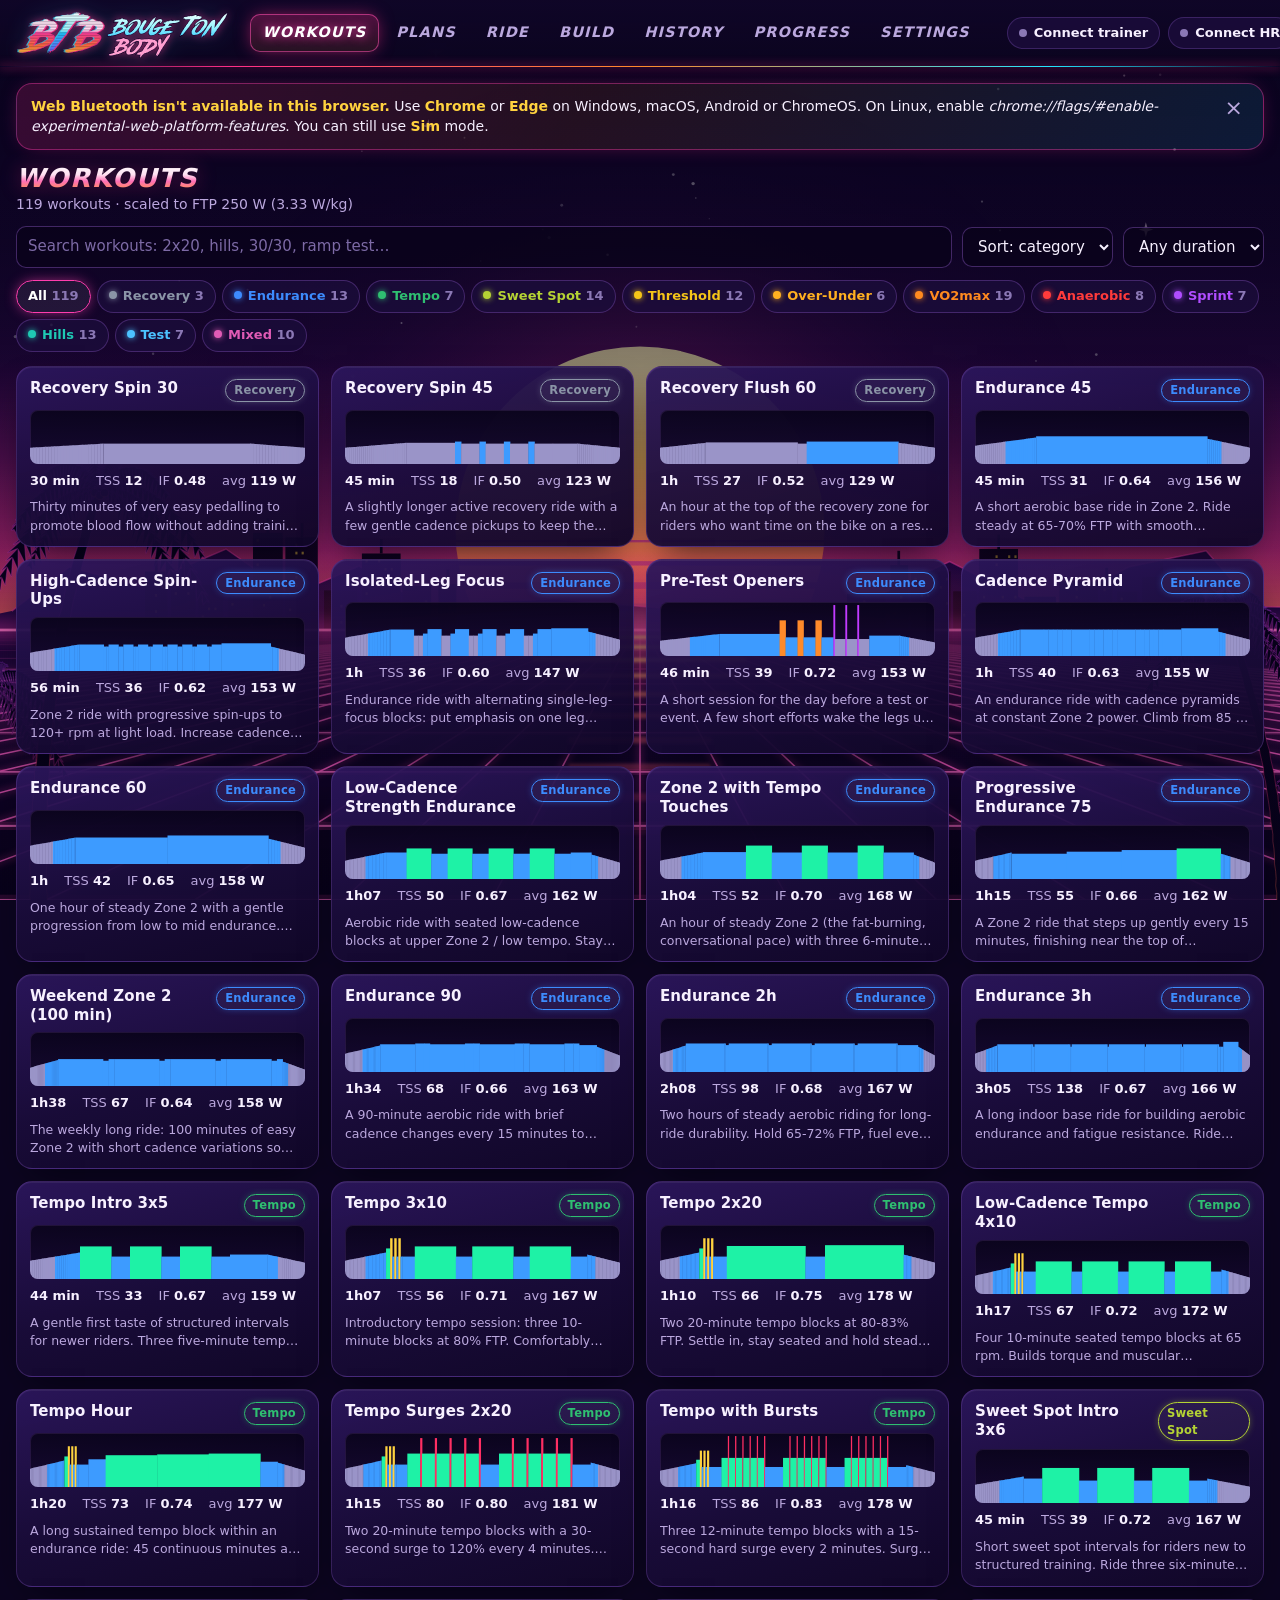
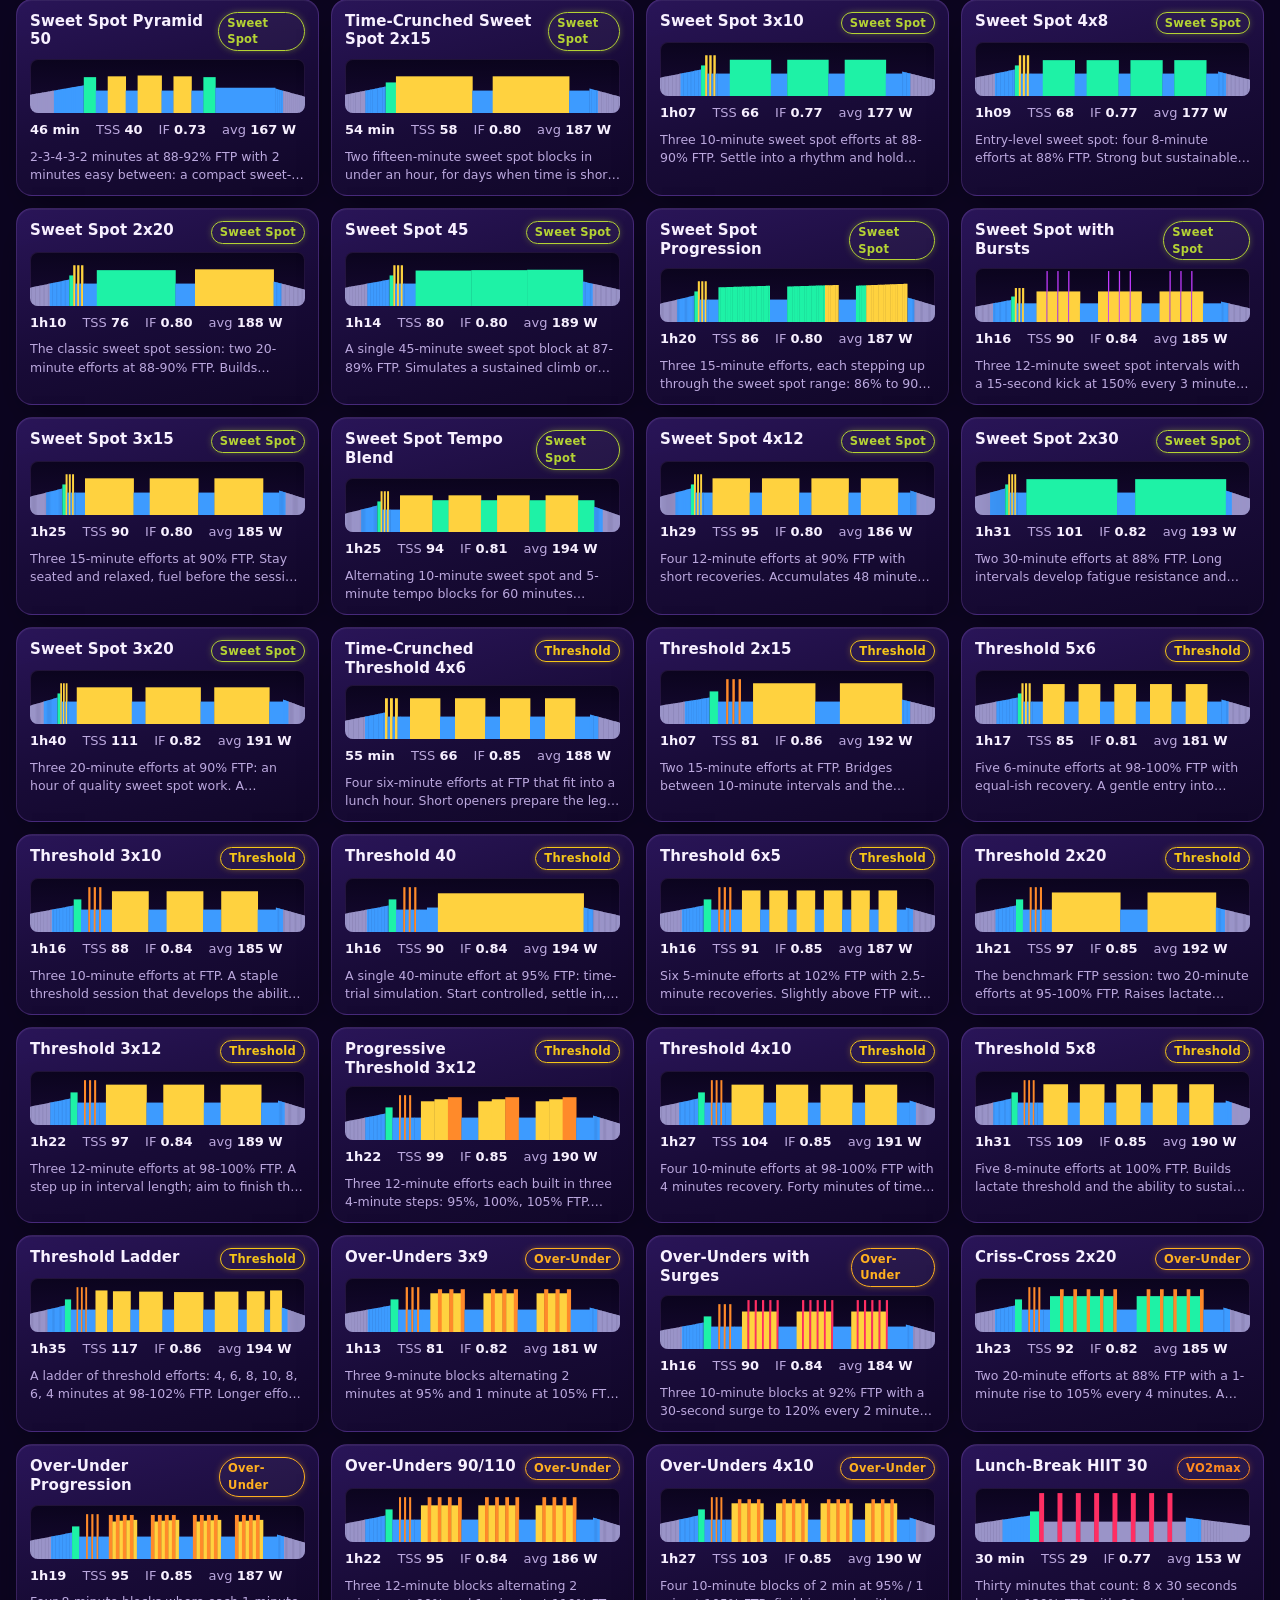
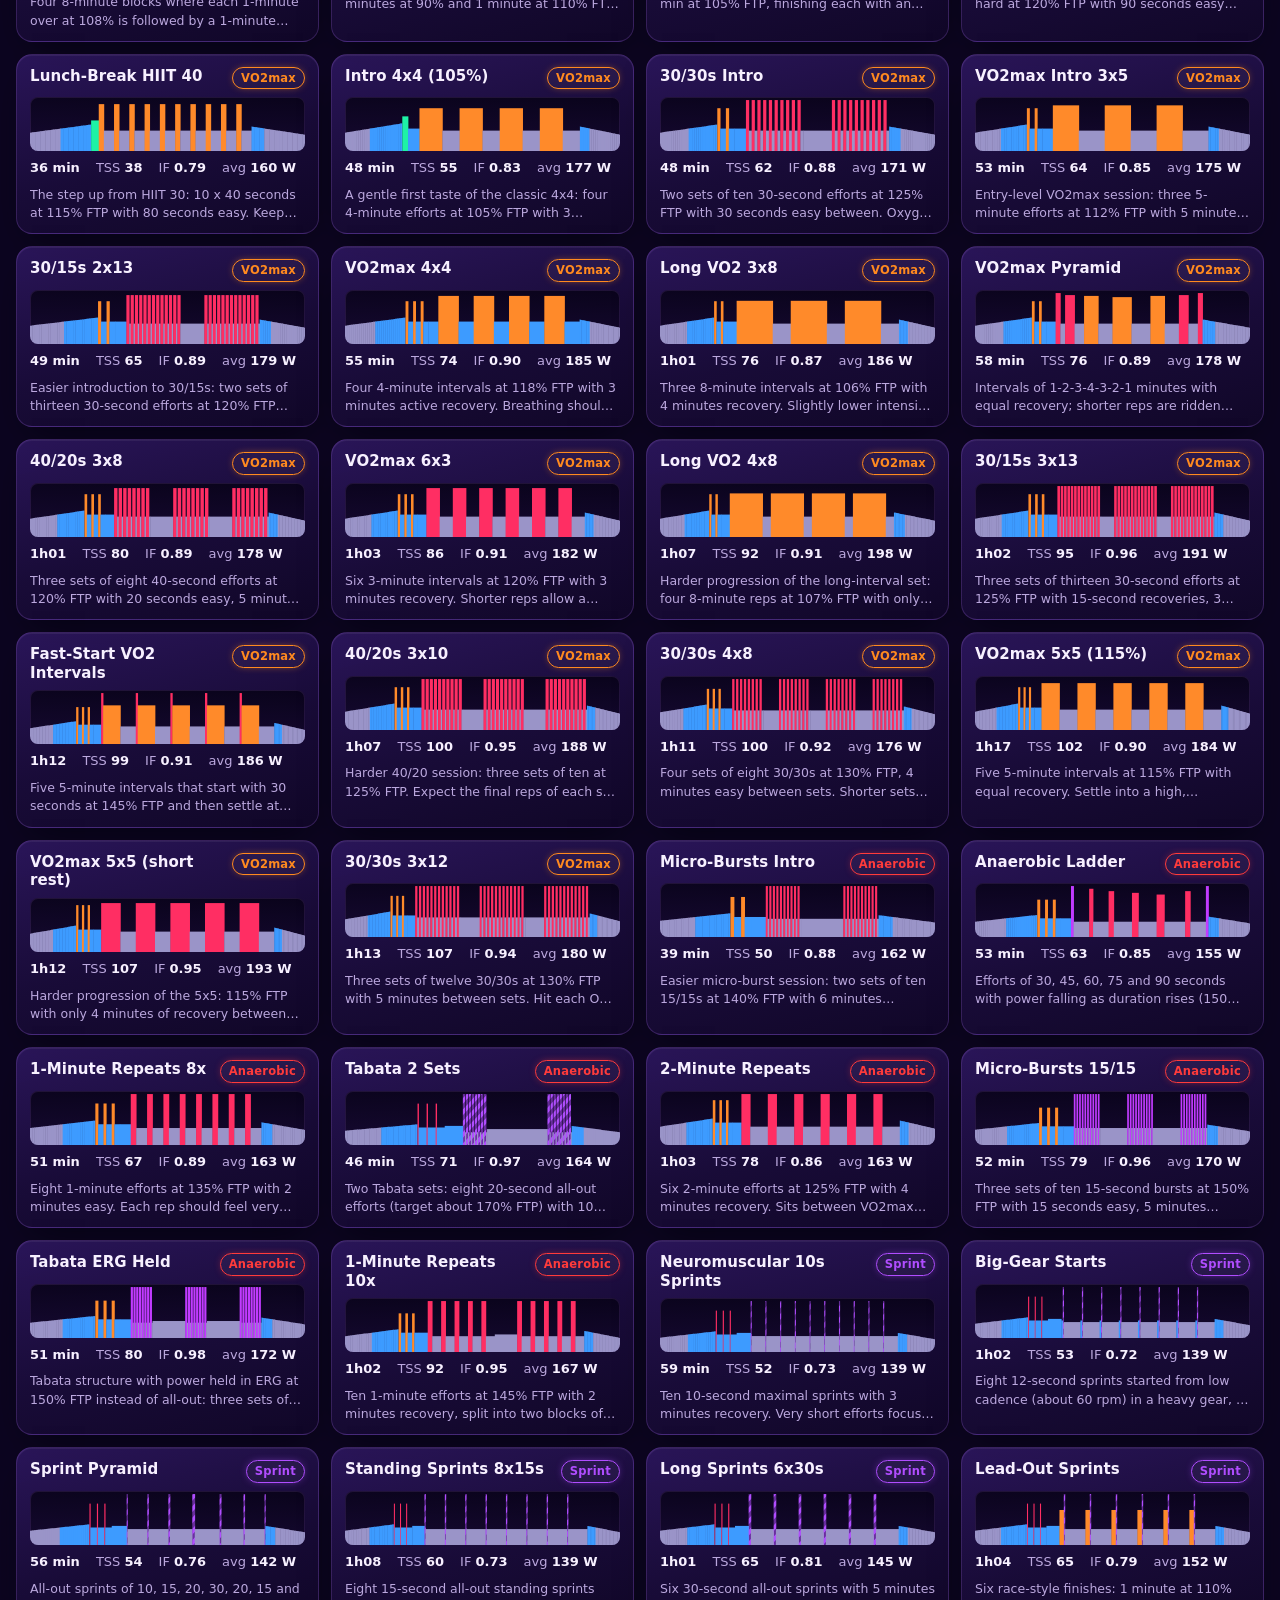
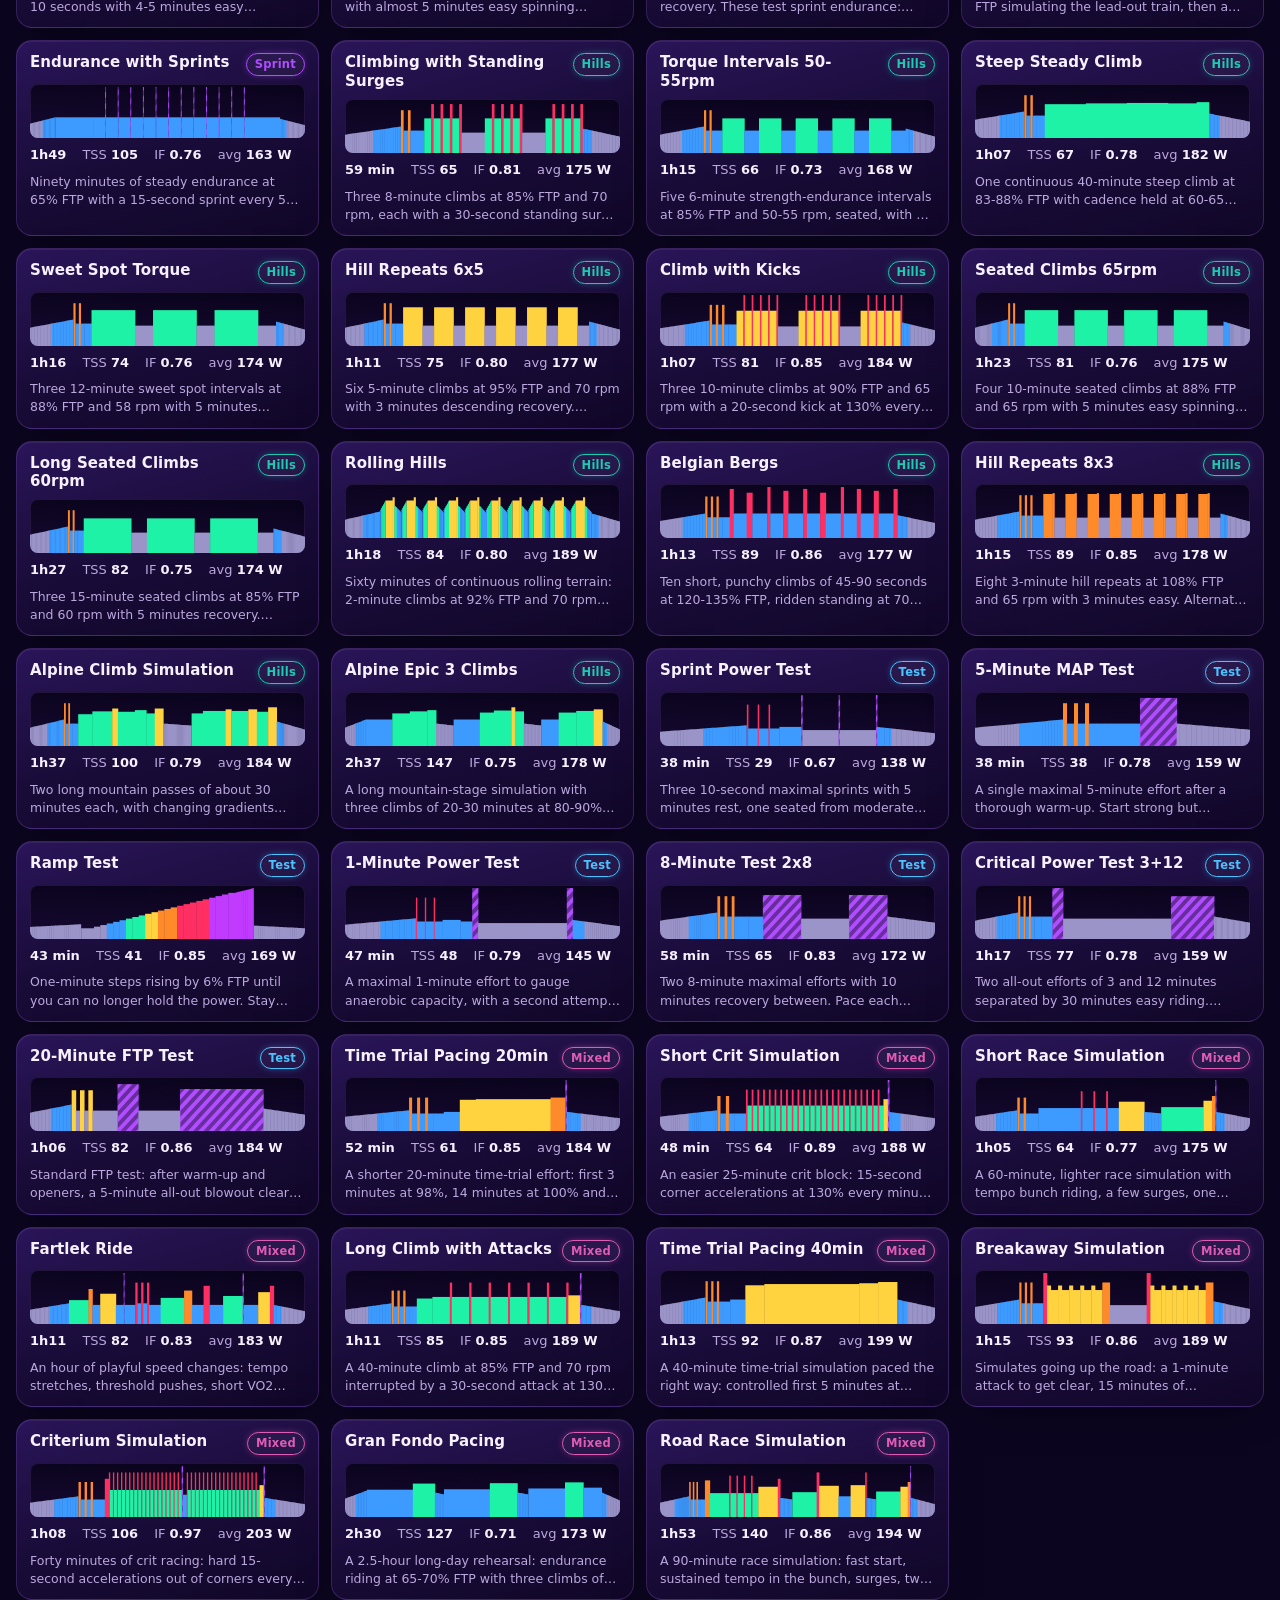
==== index.html @ 36fd7a8a "Bluetooth: full 128-bit UUIDs everywhere, Elite's own service in the trainer search Bluefy's Web Blu" ====
<!doctype html>
<html lang="en" data-theme="neon">
<head>
<meta charset="utf-8">
<meta name="viewport" content="width=device-width,initial-scale=1,viewport-fit=cover">
<meta name="theme-color" content="#0a0d13">
<meta name="apple-mobile-web-app-capable" content="yes">
<meta name="apple-mobile-web-app-title" content="BTB">
<meta name="mobile-web-app-capable" content="yes">
<meta name="description" content="Structured indoor cycling workouts with ERG control for Bluetooth smart trainers, live gauges, training plans and ride analytics.">
<meta http-equiv="Content-Security-Policy" content="default-src 'none'; script-src 'sha256-6Mek5BSJeZl45jwr9LpC8pw4iV8MAJKYxo2aMoqiXpM=' 'sha256-qq12Iutetj1ldoTRON5wT4MJoM997Iql9JsLN9uJo5c='; style-src 'unsafe-inline'; img-src 'self' data: blob:; media-src blob: mediastream:; connect-src https: http://localhost:* http://127.0.0.1:*; base-uri 'none'; form-action 'none'; object-src 'none'">
<script>/* shows script errors on the page: browsers like Bluefy have no console */(function(){function show(m){var d=document.createElement('pre');d.style.cssText='position:fixed;left:0;right:0;bottom:0;z-index:99999;margin:0;padding:10px 12px;background:#5a0b1e;color:#fff;font:12px/1.4 monospace;white-space:pre-wrap;max-height:40vh;overflow:auto';d.textContent=m+'  (tap to close)';d.onclick=function(){d.remove()};(document.body||document.documentElement).appendChild(d)}addEventListener('error',function(e){if(e&&e.message)show('Error: '+e.message+(e.lineno?' (line '+e.lineno+')':''))});addEventListener('unhandledrejection',function(e){var r=e&&e.reason;if(r&&r.name==='SyntaxError')show('Error: '+r.message)});document.addEventListener('securitypolicyviolation',function(e){show('Blocked by the page security policy: '+e.violatedDirective+' '+(e.blockedURI||''))})})();</script>
<meta name="referrer" content="strict-origin-when-cross-origin">
<title>BTB – Bouge Ton Body</title>
<link rel="icon" href="data:image/svg+xml,%3Csvg xmlns='http://www.w3.org/2000/svg' viewBox='0 0 64 64'%3E%3Crect width='64' height='64' rx='14' fill='%2314052e'/%3E%3Cpath d='M6.3 45.1l-2.2 0 0.4-0.4-1.3 0.3 0.8-0.3-1.0 0.0 0.8-0.6-0.6-0.1 1.4-0.4-1.0 0.1-0.6-0.3 1.2 0 6.1-1.8 0.1-0.7-0.4 0.2 0.2-0.7-0.7 0.1-0.5 0.7-0.0-0.3 2.3-3.8-0.5 0.2 0.7-1.0-0.4 0.1 0.5-0.2-0.9 0.0 0.3-0.7-0.3 0 0.7-0.3-1.4 0.1 1.0-0.3-0.1-0.6 2.8-1.4 3.7-5.7-4.3-0.1-0.4 0.3 0.2-0.1-0.6 0 0.2-0.1-1.9 0.7 1.7-0.8-0.2-0.8 1.5-0.3-1.5 0 0.6 0.1-1.1 0.3-0.3-0.1 0.7-0.3-0.3-0.0 1.7-0.4-0.3-0.1 0.3-0.1-1.0 0.1 0.7-0.2 5.5-0.7 0.6-0.2-0.5-0.1 0.9 0.2 0.8-0.8-0.2 0.6 0.8-1.1 0.3 0.2 0.2-0.3-0.1 0.4 0.4-0.6 0.1 0.6 0.6-0.3 0.5 0.3-0.1 0.7 2.4 0.1 0.1 0.3 0.7-0.2 1.5 0.7 0.4 1.3 0.8 0.9-0.3 0-0.7 2.5-3.4 1.9-0.2 0.5-0.5 0.1 0.3-0.3-0.9 0.4 0.8-0.1 0.1 0.3-0.7 0.0 2.1 0.4 1.1 1.3 0.0 1.0-1.5 2.7-3.4 2.2 2.8-1.3-2.7 1.6-0.4-0.2-1.7 0.8-0.6 0.7-0.8-0.1-0.7 0.6-3.2 0.9-0.4-0.2-0.2 0.2 0.7 0.1-0.3 0.1-1.1 0.1 0.5-0.2-0.1-0.1zm12.8-13.9l4.9-1.2 1.0-1.6-0.3-0.6-2.6-0.8zm-5.9 9.5l6.3-2.2 2.4-1.4-1.1 0.5 0.6-0.5 1.0-0.1 0.8-1.3-0.5-0.2-0.1-0.5-1.8-0.3-4.2 0.4-2.0 3.5-1.5 1.8 0.9-0.1-1.0 0.3-0.1 0.2zM37.7 45.1l-2.2 0 0.4-0.4-1.3 0.3 0.8-0.3-1.0 0.0 0.8-0.6-0.6-0.1 1.4-0.4-1.0 0.1-0.6-0.3 1.2 0 6.1-1.8 0.1-0.7-0.4 0.2 0.2-0.7-0.7 0.1-0.5 0.7-0.0-0.3 2.3-3.8-0.5 0.2 0.7-1.0-0.4 0.1 0.5-0.2-0.9 0.0 0.3-0.7-0.3 0 0.7-0.3-1.4 0.1 1.0-0.3-0.1-0.6 2.8-1.4 3.7-5.7-4.3-0.1-0.4 0.3 0.2-0.1-0.6 0 0.2-0.1-1.9 0.7 1.7-0.8-0.2-0.8 1.5-0.3-1.5 0 0.6 0.1-1.1 0.3-0.3-0.1 0.7-0.3-0.3-0.0 1.7-0.4-0.3-0.1 0.3-0.1-1.0 0.1 0.7-0.2 5.5-0.7 0.6-0.2-0.5-0.1 0.9 0.2 0.8-0.8-0.2 0.6 0.8-1.1 0.3 0.2 0.2-0.3-0.1 0.4 0.4-0.6 0.1 0.6 0.6-0.3 0.5 0.3-0.1 0.7 2.4 0.1 0.1 0.3 0.7-0.2 1.5 0.7 0.4 1.3 0.8 0.9-0.3 0-0.7 2.5-3.4 1.9-0.2 0.5-0.5 0.1 0.3-0.3-0.9 0.4 0.8-0.1 0.1 0.3-0.7 0.0 2.1 0.4 1.1 1.3 0.0 1.0-1.5 2.7-3.4 2.2 2.8-1.3-2.7 1.6-0.4-0.2-1.7 0.8-0.6 0.7-0.8-0.1-0.7 0.6-3.2 0.9-0.4-0.2-0.2 0.2 0.7 0.1-0.3 0.1-1.1 0.1 0.5-0.2-0.1-0.1zm12.8-13.9l4.9-1.2 1.0-1.6-0.3-0.6-2.6-0.8zm-5.9 9.5l6.3-2.2 2.4-1.4-1.1 0.5 0.6-0.5 1.0-0.1 0.8-1.3-0.5-0.2-0.1-0.5-1.8-0.3-4.2 0.4-2.0 3.5-1.5 1.8 0.9-0.1-1.0 0.3-0.1 0.2z' fill='%23ff4fb0'/%3E%3Cpath d='M23.0 46.1l1.2-3.5 2.6-4.6 0.4-0.7-0.3 0.6 0.6-0.4-0.0-0.7 3.4-5.0 1.2-1.7 0.7-0.1-0.1-0.5 0.5-0.1 0.1-0.8 1.8-1.8-0.3-0.1 1.5-2.0-2.7-0.3-1.7 0.3-0.6-0.4-0.3 0.5-2.4-0.2 0.6-0.2-0.7 0.1 0.2-0.7 0.4 0.2 0.4-0.2-1.8 0.0-0.7-0.3 0.4 0.1-0.7-0.4 0.1-0.1 1.2 0-0.6-0.1 0.1-0.6 4.1-0.5 1.3-0.7 5.1-0.1 1.0-0.5 0.5 0.3 0.8-1.3-0.6 1.1 0.7-0.7 0.1 0.5 1.2-1.3 0.2 0.7 1.0-0.5 0 0.9 0.4-0.6 0.4 0.1-0.9 1.5 1.9-0.1-1.0-0.2 3.4-0.0-0.6 0.2 3.4 0.4-0.4 0.3 1.0 0.1-0.8 0.3 0.4 0.1-0.4 0.1 0.6 0.1-1.8 0.8-0.3 0.2 0.5 0.1-0.5 0.4-7.1 0.2 1.6 0.2-1.6 0-0.5 0.4-12.1 16.2 0.2-0.5-0.6 0.4-1.5 2.3-1.7 1.3-0.6-0.2 0.2-0.5-0.4 0.3z' fill='%2322e6ff'/%3E%3C/svg%3E">
<style>
:root{
  --bg:#0a0d13; --bg2:#0e121b; --panel:#121823; --panel2:#18202e; --line:#242d40; --line2:#2f3a52;
  --text:#e9edf5; --muted:#8c96ab; --dim:#5d667a; --accent:#4cc2ff; --ok:#2fbf71; --warn:#f5c518; --bad:#ff4d4d;
  --z1:#8b95a7; --z2:#3d8bfd; --z3:#2fbf71; --z4:#f5c518; --z5:#ff8a1f; --z6:#ff3b3b; --z7:#b04dff;
  --radius:14px; --shadow:0 8px 30px rgba(0,0,0,.35);
  color-scheme:dark;
}
*{box-sizing:border-box}
html,body{margin:0;background:var(--bg);color:var(--text);font:15px/1.45 system-ui,-apple-system,"Segoe UI",Roboto,"Helvetica Neue",Arial,sans-serif;-webkit-font-smoothing:antialiased}
body{min-height:100vh;padding-bottom:env(safe-area-inset-bottom)}
button,input,select,textarea{font:inherit;color:inherit}
a{color:var(--accent)}
.num{font-variant-numeric:tabular-nums;font-feature-settings:"tnum"}
.muted{color:var(--muted)} .dim{color:var(--dim)}
.hidden{display:none!important}
h1,h2,h3{margin:0;font-weight:700;letter-spacing:-.01em}
h2{font-size:20px} h3{font-size:16px}

/* ---------- header ---------- */
header{position:sticky;top:0;z-index:30;background:rgba(10,13,19,.88);backdrop-filter:blur(10px);-webkit-backdrop-filter:blur(10px);border-bottom:1px solid var(--line);padding-top:env(safe-area-inset-top)}
.bar{display:flex;align-items:center;gap:12px;padding:10px 16px;max-width:1400px;margin:0 auto}
.brand{display:flex;align-items:center;gap:9px;font-weight:800;font-size:18px;letter-spacing:-.02em;white-space:nowrap}
.brand svg{width:28px;height:28px}
.brand b{color:var(--z5)}
.brand small{font-weight:600;font-size:12.5px;letter-spacing:.02em;color:var(--muted);margin-left:2px}
nav.tabs{display:flex;gap:4px;margin-left:8px}
nav.tabs button{background:none;border:0;padding:8px 12px;border-radius:10px;color:var(--muted);cursor:pointer;font-weight:600}
nav.tabs button:hover{color:var(--text);background:var(--panel)}
nav.tabs button.on{color:var(--text);background:var(--panel2)}
nav.tabs button .live{display:inline-block;width:7px;height:7px;border-radius:50%;background:var(--z6);margin-left:6px;vertical-align:middle;animation:pulse 1.2s infinite}
.spacer{flex:1}
.conn{display:flex;gap:8px;align-items:center}
.pill{display:flex;align-items:center;gap:7px;border:1px solid var(--line2);background:var(--panel);padding:6px 11px;border-radius:999px;cursor:pointer;font-size:13px;font-weight:600;white-space:nowrap}
.pill:hover{border-color:var(--accent)}
.pill .dot{width:8px;height:8px;border-radius:50%;background:var(--dim);flex:none}
.pill.ok .dot{background:var(--ok);box-shadow:0 0 0 3px rgba(47,191,113,.2)}
.pill.busy .dot{background:var(--warn);animation:pulse 1s infinite}
.pill.err .dot{background:var(--bad)}
.pill.sim .dot{background:var(--z7)}
@keyframes pulse{50%{opacity:.35}}
nav.bottom{display:none}
@media (max-width:860px){
  nav.tabs{display:none}
  nav.bottom{display:flex;position:fixed;bottom:0;left:0;right:0;z-index:40;background:rgba(14,18,27,.96);backdrop-filter:blur(10px);border-top:1px solid var(--line);padding:4px 4px calc(4px + env(safe-area-inset-bottom))}
  nav.bottom button{flex:1;background:none;border:0;color:var(--muted);padding:6px 2px;font-size:11px;font-weight:600;display:flex;flex-direction:column;align-items:center;gap:2px;cursor:pointer;border-radius:10px}
  nav.bottom button svg{width:22px;height:22px}
  nav.bottom button.on{color:var(--text);background:var(--panel2)}
  main{padding-bottom:84px!important}
  .pill .lbl{display:none}
  .brand span{display:none}
}

main{max-width:1400px;margin:0 auto;padding:16px}
.view{display:none} .view.on{display:block}
.banner{border:1px solid var(--line2);background:linear-gradient(135deg,rgba(255,138,31,.10),rgba(76,194,255,.06));border-radius:var(--radius);padding:12px 14px;margin-bottom:14px;font-size:14px}
.banner b{color:var(--z5)}

/* ---------- generic ---------- */
.btn{display:inline-flex;align-items:center;justify-content:center;gap:7px;border:1px solid var(--line2);background:var(--panel2);color:var(--text);padding:9px 14px;border-radius:11px;cursor:pointer;font-weight:650;font-size:14px;white-space:nowrap;user-select:none;-webkit-user-select:none;touch-action:manipulation}
.btn:hover{border-color:var(--accent)}
.btn:disabled{opacity:.45;cursor:not-allowed}
.btn.primary{background:var(--z5);border-color:var(--z5);color:#1a0d00}
.btn.primary:hover{filter:brightness(1.08)}
.btn.go{background:var(--ok);border-color:var(--ok);color:#03130a}
.btn.danger{border-color:rgba(255,77,77,.5);color:#ff8a8a}
.btn.ghost{background:transparent}
.btn.sm{padding:6px 10px;font-size:13px;border-radius:9px}
.btn.lg{padding:13px 20px;font-size:16px;border-radius:13px}
.btn svg{width:18px;height:18px}
.card{background:var(--panel);border:1px solid var(--line);border-radius:var(--radius)}
.row{display:flex;gap:10px;align-items:center;flex-wrap:wrap}
input[type=text],input[type=number],input[type=search],select,textarea{background:var(--bg2);border:1px solid var(--line2);border-radius:10px;padding:9px 11px;outline:none;min-width:0}
input:focus,select:focus,textarea:focus{border-color:var(--accent)}
textarea{width:100%;resize:vertical;font-family:ui-monospace,SFMono-Regular,Consolas,monospace;font-size:13.5px}
.chips{display:flex;gap:6px;flex-wrap:wrap}
.chip{border:1px solid var(--line2);background:var(--panel);padding:6px 11px;border-radius:999px;cursor:pointer;font-size:13px;font-weight:600;color:var(--muted)}
.chip.on{color:var(--text);border-color:currentColor;background:var(--panel2)}
.chip i{display:inline-block;width:8px;height:8px;border-radius:50%;margin-right:6px;vertical-align:1px}
.badge{display:inline-block;padding:2px 8px;border-radius:999px;font-size:11.5px;font-weight:700;letter-spacing:.02em;border:1px solid currentColor}
.kv{display:flex;gap:16px;flex-wrap:wrap;font-size:13px;color:var(--muted)}
.kv b{color:var(--text);font-weight:700}
.sect-h{display:flex;align-items:end;gap:12px;flex-wrap:wrap;margin:6px 0 12px}
.sect-h p{margin:2px 0 0;color:var(--muted);font-size:14px}

/* ---------- library ---------- */
.toolbar{display:flex;gap:10px;flex-wrap:wrap;align-items:center;margin-bottom:12px}
.toolbar input[type=search]{flex:1;min-width:180px}
.grid{display:grid;grid-template-columns:repeat(auto-fill,minmax(270px,1fr));gap:12px}
.wcard{padding:12px 13px 11px;cursor:pointer;transition:transform .12s,border-color .12s;display:flex;flex-direction:column;gap:8px}
.wcard:hover{border-color:var(--line2);transform:translateY(-2px)}
.wcard .top{display:flex;align-items:start;gap:8px;justify-content:space-between}
.wcard h3{font-size:15px;line-height:1.25}
.wcard .prof{height:54px;border-radius:8px;background:var(--bg2);overflow:hidden}
.wcard .prof svg{width:100%;height:100%;display:block}
.wcard .desc{font-size:12.5px;color:var(--muted);display:-webkit-box;-webkit-line-clamp:2;-webkit-box-orient:vertical;overflow:hidden}
.empty{padding:40px;text-align:center;color:var(--muted)}

/* ---------- modal ---------- */
.modal{position:fixed;inset:0;z-index:100;background:rgba(3,5,9,.72);display:flex;align-items:center;justify-content:center;padding:16px;backdrop-filter:blur(4px)}
.modal .box{background:var(--panel);border:1px solid var(--line2);border-radius:18px;width:min(860px,100%);max-height:calc(100vh - 32px);overflow:auto;box-shadow:var(--shadow);padding:18px}
.modal .box.narrow{width:min(520px,100%)}
.modal .x{float:right;background:none;border:0;color:var(--muted);font-size:26px;line-height:1;cursor:pointer;padding:0 4px}
.bigprof{height:170px;background:var(--bg2);border-radius:12px;margin:12px 0;position:relative;overflow:hidden}
.bigprof svg{width:100%;height:100%;display:block}
table.segs{width:100%;border-collapse:collapse;font-size:13px}
table.segs td,table.segs th{padding:6px 8px;border-bottom:1px solid var(--line);text-align:left}
table.segs th{color:var(--muted);font-weight:600;font-size:12px}
table.segs td .sw{display:inline-block;width:10px;height:10px;border-radius:3px;margin-right:6px;vertical-align:-1px}
.segwrap{max-height:280px;overflow:auto;border:1px solid var(--line);border-radius:10px}

/* ---------- plans ---------- */
.plan{padding:14px;margin-bottom:12px}
.plan .head{display:flex;gap:12px;align-items:start;justify-content:space-between;flex-wrap:wrap;cursor:pointer}
.plan .bar2{height:6px;background:var(--bg2);border-radius:4px;overflow:hidden;margin-top:8px}
.plan .bar2 i{display:block;height:100%;background:linear-gradient(90deg,var(--z3),var(--z4))}
.weeks{margin-top:12px;display:grid;gap:10px}
.week{border:1px solid var(--line);border-radius:12px;padding:10px;background:var(--bg2)}
.week h4{margin:0 0 8px;font-size:13px;color:var(--muted);font-weight:650}
.days{display:grid;grid-template-columns:repeat(auto-fill,minmax(190px,1fr));gap:8px}
.day{border:1px solid var(--line2);border-radius:10px;padding:8px 9px;background:var(--panel);cursor:pointer;font-size:13px;position:relative}
.day:hover{border-color:var(--accent)}
.day.done{opacity:.6}
.day.done::after{content:"✓";position:absolute;top:6px;right:9px;color:var(--ok);font-weight:900}
.day.next{border-color:var(--z5);box-shadow:0 0 0 1px var(--z5) inset}
.day .mini{height:26px;margin-top:5px;border-radius:5px;overflow:hidden;background:var(--bg)}
.day .mini svg{width:100%;height:100%;display:block}

/* ---------- ride ---------- */
/* ---------- ride screen: one big power gauge, chosen tiles, step list; always fits the window ---------- */
.ride{display:grid;gap:10px;min-height:0;
  grid-template-columns:minmax(220px,300px) minmax(0,1fr) minmax(170px,250px);
  grid-template-rows:auto minmax(0,1fr) minmax(90px,27%);
  grid-template-areas:"ivl gauge tiles" "steps gauge tiles" "chart chart chart"}
.ride.nochart{grid-template-rows:auto minmax(0,1fr);grid-template-areas:"ivl gauge tiles" "steps gauge tiles"}
.ride.nosteps{grid-template-areas:"ivl gauge tiles" "ivl gauge tiles" "chart chart chart"}
.ride.nosteps.nochart{grid-template-areas:"ivl gauge tiles" "ivl gauge tiles"}
.ride.notiles{grid-template-areas:"ivl gauge gauge" "steps gauge gauge" "chart chart chart"}
.ride.notiles.nochart{grid-template-areas:"ivl gauge gauge" "steps gauge gauge"}
.ride.notiles.nosteps{grid-template-areas:"ivl gauge gauge" "ivl gauge gauge" "chart chart chart"}
.ride.notiles.nosteps.nochart{grid-template-areas:"ivl gauge gauge" "ivl gauge gauge"}
.ride.nosteps .steps,.ride.nochart .chartbox{display:none}
.ride > *{min-height:0;min-width:0}
.ride .ivl{grid-area:ivl} .ride .steps{grid-area:steps} .ride .gmain{grid-area:gauge} .ride .rtiles{grid-area:tiles} .ride .chartbox{grid-area:chart;margin-top:0}
.ride:not(.nosteps) .ivl .next{display:none}
.ride .ivl{gap:7px;padding:12px 14px 12px 16px} .ride .ivl .iname{font-size:19px} .ride .ivl .tgt .w{font-size:46px} .ride .ivl .left{font-size:38px}
.ride:not(.nosteps) .ivl .kv{display:none}
@media (min-width:641px) and (max-height:820px){
  .ride .ivl{gap:4px;padding:10px 12px 10px 14px} .ride .ivl .iname{font-size:16px} .ride .ivl .tgt .w{font-size:36px} .ride .ivl .left{font-size:30px} .ride .ivl .wname{font-size:12px}
}
.steps{display:flex;flex-direction:column;padding:8px 6px 8px 8px;overflow:hidden}
.steps .sh{display:flex;justify-content:space-between;gap:6px;font-size:11px;font-weight:750;letter-spacing:.08em;text-transform:uppercase;color:var(--muted);padding:0 4px 6px}
.steps ol{list-style:none;margin:0;padding:0;overflow-y:auto;flex:1 1 0;min-height:0;position:relative;scrollbar-width:none}
.steps ol::-webkit-scrollbar{display:none}
.steps li{display:grid;grid-template-columns:4px 4.6em minmax(0,1fr) auto;align-items:center;gap:7px;padding:4px 6px 4px 0;margin-bottom:2px;border-radius:7px;font-size:13px;line-height:1.25;position:relative;white-space:nowrap}
.steps li i{align-self:stretch;border-radius:2px;background:var(--sc)}
.steps li .d{color:var(--muted);font-variant-numeric:tabular-nums;overflow:hidden;text-overflow:ellipsis}
.steps li .w{font-weight:750;color:var(--sc);overflow:hidden;text-overflow:ellipsis}
.steps li .w small{font-size:.75em;margin-left:2px;opacity:.8}
.steps li .c{font-size:11px;color:var(--dim)}
.steps li.done{opacity:.4} .steps li.done .d::before{content:"✓ "}
.steps li.cur{background:var(--panel2);box-shadow:inset 0 0 0 1px var(--sc)}
.steps li.cur .d{color:var(--text);font-weight:800}
.steps li.cur::after{content:"";position:absolute;left:0;bottom:0;height:2px;width:var(--p,0%);background:var(--sc);border-radius:2px}
.rtiles{display:grid;grid-template-columns:repeat(var(--tc,2),minmax(0,1fr));grid-auto-rows:minmax(0,1fr);gap:8px}
.rtile{padding:6px 10px;min-height:0;overflow:hidden;container-type:size;border-left:3px solid var(--tcol,transparent)}
.rtile .in{height:100%;min-width:0;display:flex;flex-direction:column;justify-content:center}
.rtile .k{font-size:clamp(9px,17cqh,11.5px);color:var(--muted);font-weight:700;letter-spacing:.06em;text-transform:uppercase;white-space:nowrap;overflow:hidden;text-overflow:ellipsis}
.rtile .v{font-size:clamp(13px,44cqh,30px);font-weight:800;line-height:1.08;white-space:nowrap;overflow:hidden}
.rtile .v small{font-size:.5em;color:var(--muted);font-weight:600;margin-left:3px}
.rtile .s{font-size:clamp(9px,15cqh,11.5px);color:var(--muted);white-space:nowrap;overflow:hidden;text-overflow:ellipsis}
@container (max-height:46px){ /* flat tile: label and value on one line */
  .rtile .in{flex-direction:row;align-items:baseline;justify-content:space-between;gap:6px}
  .rtile .k{font-size:10px;flex:0 1 auto;min-width:0} .rtile .v{font-size:clamp(12px,62cqh,18px);flex:none} .rtile .s{display:none}
}
.ride .chartbox{padding:8px;position:relative}
.ride .chartbox canvas{position:absolute;left:8px;top:8px;width:calc(100% - 16px);height:calc(100% - 16px)}
/* fitted to the window (set by fitRide): the page itself never scrolls while this screen is shown */
body.ridefit{overflow:hidden}
body.ridefit main{padding-bottom:0!important}
body.ridefit #rideMain{display:flex;flex-direction:column;overflow:hidden}
body.ridefit #rideMain .ride{flex:1 1 0;min-height:0}
body.ridefit #rideMain .controls{flex:none;margin-top:8px}
body.ridefit .kbdhint{display:none}
.rvseg{display:flex;gap:6px;flex-wrap:wrap}
.rvlist{list-style:none;margin:0;padding:0;display:grid;gap:4px}
.rvlist li{display:flex;align-items:center;gap:6px;padding:5px 8px;border-radius:9px;background:var(--bg2)}
.rvlist li label{flex:1;display:flex;align-items:center;gap:9px;cursor:pointer}
.rvlist li:not(.on){opacity:.65}
.rvopts{display:flex;flex-wrap:wrap;gap:8px 18px;margin-top:12px}
.rvopts label{display:flex;align-items:center;gap:8px;cursor:pointer}
.ride .ivl{display:flex;flex-direction:column;position:relative;overflow:hidden}
.ivl .wname{font-size:13px;color:var(--muted);font-weight:650;display:flex;justify-content:space-between;gap:8px}
.ivl .iname{font-size:22px;font-weight:800;line-height:1.15}
.ivl .tgt{display:flex;align-items:baseline;gap:10px;flex-wrap:wrap}
.ivl .tgt .w{font-size:56px;font-weight:850;line-height:1;letter-spacing:-.03em}
.ivl .tgt .u{font-size:18px;color:var(--muted);font-weight:700}
.ivl .tgt .pct{font-size:15px;font-weight:700;padding:3px 9px;border-radius:999px;background:var(--panel2)}
.ivl .left{font-size:44px;font-weight:800;letter-spacing:-.02em;line-height:1}
.ivl .left small{font-size:14px;color:var(--muted);font-weight:600;letter-spacing:0;margin-left:6px}
.ivl .prog{height:8px;background:var(--bg2);border-radius:5px;overflow:hidden}
.ivl .prog i{display:block;height:100%;width:0;background:var(--z4);transition:width .25s linear}
.ivl .next{font-size:13.5px;color:var(--muted);border-top:1px solid var(--line);padding-top:9px}
.ivl .next b{color:var(--text)}
.ivl .stripe{position:absolute;left:0;top:0;bottom:0;width:6px;background:var(--z4)}
.ivl.flash{animation:flash .6s 2}
@keyframes flash{50%{background:var(--panel2)}}
.gauge{padding:28px 8px 10px;position:relative;display:flex;flex-direction:column;align-items:center}
.gauge svg{width:100%;max-width:240px;display:block}
.gauge .gl{position:absolute;top:10px;left:12px;font-size:11.5px;font-weight:750;letter-spacing:.08em;color:var(--muted);text-transform:uppercase}
.gauge .gs{font-size:12.5px;color:var(--muted);margin-top:-6px;text-align:center;min-height:18px}
.gauge .gs b{color:var(--text)}
.gmain{padding:28px 8px 6px;justify-content:center;overflow:hidden}
.ride .gmain svg{flex:1 1 0;min-height:0;width:100%;height:100%;max-width:none}
.gmain .gs{flex:none;margin-top:0}
.g-arc{transition:stroke-dasharray .45s cubic-bezier(.3,.7,.3,1),stroke .3s}
.g-tgt{transition:transform .45s cubic-bezier(.3,.7,.3,1)}
.chartbox{margin-top:12px;padding:10px;position:relative}
.chartbox canvas{width:100%;height:210px;display:block}
.chartbox .legend{position:absolute;top:12px;right:16px;font-size:11.5px;color:var(--muted);display:flex;gap:12px}
.chartbox .legend i{display:inline-block;width:14px;height:3px;border-radius:2px;margin-right:5px;vertical-align:3px}
.statsrow{display:grid;grid-template-columns:repeat(8,1fr);gap:8px;margin-top:12px}
.stat{padding:9px 11px}
.stat .k{font-size:11px;color:var(--muted);font-weight:700;letter-spacing:.06em;text-transform:uppercase}
.stat .v{font-size:21px;font-weight:800;line-height:1.2}
.stat .v small{font-size:12px;color:var(--muted);font-weight:600;margin-left:3px}
.controls{display:flex;gap:8px;flex-wrap:wrap;align-items:center;margin-top:12px;padding:10px}
.controls .grp{display:flex;align-items:center;gap:6px;background:var(--bg2);border:1px solid var(--line);border-radius:12px;padding:4px}
.controls .grp .val{min-width:62px;text-align:center;font-weight:800}
.controls .grp .lab{font-size:11px;color:var(--muted);font-weight:700;letter-spacing:.06em;text-transform:uppercase;padding-left:6px}
.upnext{display:flex;gap:6px;flex-wrap:wrap}
.state-tag{font-size:12px;font-weight:800;letter-spacing:.08em;text-transform:uppercase;padding:3px 9px;border-radius:999px;background:var(--panel2);color:var(--muted)}
.state-tag.run{background:rgba(47,191,113,.15);color:var(--ok)}
.state-tag.pause{background:rgba(245,197,24,.15);color:var(--warn)}
.sprint{position:absolute;inset:0;display:flex;align-items:center;justify-content:center;font-size:52px;font-weight:900;letter-spacing:.04em;color:#fff;background:repeating-linear-gradient(-45deg,rgba(176,77,255,.35) 0 18px,rgba(176,77,255,.18) 18px 36px);pointer-events:none}
.countdown{position:fixed;inset:0;z-index:90;display:flex;align-items:center;justify-content:center;pointer-events:none;font-size:min(40vw,320px);font-weight:900;color:rgba(255,255,255,.12)}
@media (max-width:1180px){.statsrow{grid-template-columns:repeat(4,1fr)}}
@media (max-width:640px){
  .ivl .tgt .w{font-size:46px} .ivl .left{font-size:36px}
  .statsrow{grid-template-columns:repeat(3,1fr)}
  .stat .v{font-size:18px}
  .chartbox canvas{height:170px}
  main{padding:12px}
}
.noride{padding:28px;text-align:center}
.noride .opts{display:grid;grid-template-columns:repeat(auto-fit,minmax(230px,1fr));gap:12px;margin-top:18px;text-align:left}
.noride .opt{padding:16px}

/* ---------- forms ---------- */
.form{display:grid;grid-template-columns:repeat(auto-fit,minmax(230px,1fr));gap:12px}
.field{display:flex;flex-direction:column;gap:5px}
.field label{font-size:12px;color:var(--muted);font-weight:700;letter-spacing:.04em;text-transform:uppercase}
.field .hint{font-size:12px;color:var(--dim)}
.zones{display:grid;grid-template-columns:repeat(auto-fit,minmax(64px,1fr));gap:4px;margin-top:10px}
.zones div{border-radius:8px;padding:7px 6px;font-size:12px;text-align:center;color:#0a0d13;font-weight:700}
.zones div span{display:block;font-weight:600;opacity:.85;font-size:11px}
.pad{padding:16px}
.toast{position:fixed;left:50%;bottom:24px;transform:translateX(-50%);z-index:200;background:var(--panel2);border:1px solid var(--line2);padding:10px 16px;border-radius:12px;box-shadow:var(--shadow);font-weight:600;font-size:14px;max-width:calc(100vw - 32px)}
@media (max-width:860px){.toast{bottom:92px}}
.hist{padding:12px 14px;display:grid;grid-template-columns:1fr auto;gap:8px;align-items:center;margin-bottom:10px}
.hist .mini{grid-column:1/-1;height:40px;background:var(--bg2);border-radius:8px;overflow:hidden}
.hist .mini svg{width:100%;height:100%;display:block}
kbd{background:var(--panel2);border:1px solid var(--line2);border-bottom-width:2px;border-radius:5px;padding:0 5px;font-size:12px}

/* ---------- sign-in gate ---------- */
.gate{position:fixed;inset:0;z-index:300;background:radial-gradient(circle at 30% 20%,rgba(255,138,31,.10),transparent 50%),var(--bg);display:flex;align-items:center;justify-content:center;padding:16px}
.gate .gbox{width:min(400px,100%);padding:22px}
.gate .brand svg{width:34px;height:34px}
body.gated{overflow:hidden}
/* ---------- touch, phones, tablets ---------- */
html{-webkit-text-size-adjust:100%;text-size-adjust:100%}
html,body{overscroll-behavior-y:none}
.controls,.controls *{touch-action:manipulation}
.bar,main{padding-left:max(16px,env(safe-area-inset-left));padding-right:max(16px,env(safe-area-inset-right))}
.sumstats{grid-template-columns:repeat(4,1fr)}
.modal{align-items:flex-start;overflow:auto}
.modal .box{max-height:none;margin:auto}
.sprint{inset:0 0 auto 0;padding:6px 0;font-size:24px;align-items:flex-start}
.ivl > *:not(.sprint):not(.stripe){position:relative;z-index:1}
body.riding #btBanner{display:none}
@media (hover:none),(pointer:coarse){ .kbdhint{display:none} }
@media (pointer:coarse){
  .controls .btn{min-height:48px;min-width:48px;font-size:18px}
  .controls .grp .val{min-width:72px;font-size:18px}
  .pill{min-height:40px;padding:8px 12px}
}
@media (max-width:860px){
  .pill .lbl{display:inline;max-width:6.5em;overflow:hidden;text-overflow:ellipsis}
  .conn{gap:6px}
}
@media (max-width:640px){
  .sumstats{grid-template-columns:repeat(2,1fr)}
  main{padding-left:max(12px,env(safe-area-inset-left));padding-right:max(12px,env(safe-area-inset-right))}
  .controls .grp .lab{display:none}
}
/* phones: compact two-row control bar */
@media (max-width:640px), (max-height:520px) and (orientation:landscape){
  #rideMain .controls{gap:6px;padding:6px}
  #cIntDn5,#cIntUp5,#cFreeDn5,#cFreeUp5,#cBack,#cFull,.kbdhint{display:none!important}
  .controls .grp{padding:2px;gap:4px;border:0}
  .controls .grp .val{min-width:58px}
  #cStart{padding-left:12px;padding-right:12px}
  #rideMain .controls .spacer{display:none}
}
/* tablets in portrait / narrow windows: two columns, the gauge on top of three-across tiles */
@media (min-width:641px) and (max-width:1000px){
  .ride{grid-template-columns:minmax(220px,36%) minmax(0,1fr);grid-template-rows:auto minmax(0,1.15fr) minmax(calc(var(--tr,1) * 26px + (var(--tr,1) - 1) * 8px),1fr) minmax(64px,19%);
    grid-template-areas:"ivl gauge" "steps gauge" "steps tiles" "chart chart"}
  .ride.nochart{grid-template-rows:auto minmax(0,1.15fr) minmax(calc(var(--tr,1) * 26px + (var(--tr,1) - 1) * 8px),1fr);grid-template-areas:"ivl gauge" "steps gauge" "steps tiles"}
  .ride.nosteps{grid-template-areas:"ivl gauge" "ivl gauge" "ivl tiles" "chart chart"}
  .ride.nosteps.nochart{grid-template-areas:"ivl gauge" "ivl gauge" "ivl tiles"}
  .ride.notiles{grid-template-areas:"ivl gauge" "steps gauge" "steps gauge" "chart chart"}
  .ride.notiles.nochart{grid-template-areas:"ivl gauge" "steps gauge" "steps gauge"}
  .ride.notiles.nosteps{grid-template-areas:"ivl gauge" "ivl gauge" "ivl gauge" "chart chart"}
  .ride.notiles.nosteps.nochart{grid-template-areas:"ivl gauge" "ivl gauge" "ivl gauge"}
  .rtile{padding-top:3px;padding-bottom:3px}
}
/* phones (portrait): interval bar on top, gauge + tiles on the left, the step list down the right side */
@media (max-width:640px){
  .ride{gap:6px;grid-template-columns:minmax(0,1fr) minmax(0,44%);
    grid-template-rows:auto minmax(0,1.2fr) minmax(0,1fr) minmax(64px,17%);
    grid-template-areas:"ivl ivl" "gauge steps" "tiles steps" "chart chart"}
  .ride.nochart{grid-template-rows:auto minmax(0,1.2fr) minmax(0,1fr);grid-template-areas:"ivl ivl" "gauge steps" "tiles steps"}
  .ride.nosteps{grid-template-columns:minmax(0,1fr) minmax(0,1fr);grid-template-areas:"ivl ivl" "gauge gauge" "tiles tiles" "chart chart"}
  .ride.nosteps.nochart{grid-template-areas:"ivl ivl" "gauge gauge" "tiles tiles"}
  .ride.notiles{grid-template-areas:"ivl ivl" "gauge steps" "gauge steps" "chart chart"}
  .ride.notiles.nochart{grid-template-areas:"ivl ivl" "gauge steps" "gauge steps"}
  .ride.notiles.nosteps{grid-template-areas:"ivl ivl" "gauge gauge" "gauge gauge" "chart chart"}
  .ride.notiles.nosteps.nochart{grid-template-areas:"ivl ivl" "gauge gauge" "gauge gauge"}
  .ride .ivl{display:grid;grid-template-columns:minmax(0,1fr) auto;grid-template-areas:"wn wn" "in lf" "tg lf" "pg pg";column-gap:10px;row-gap:3px;padding:8px 12px 9px 14px}
  .ride .ivl .wname{grid-area:wn;font-size:11.5px} .ride .ivl .iname{grid-area:in;font-size:15px;white-space:nowrap;overflow:hidden;text-overflow:ellipsis}
  .ride .ivl .tgt{grid-area:tg;gap:6px} .ride .ivl .tgt .w{font-size:30px} .ride .ivl .tgt .u{font-size:13px} .ride .ivl .tgt .pct{font-size:11.5px;padding:2px 7px}
  .ride .ivl .left{grid-area:lf;align-self:center;text-align:right;font-size:30px} .ride .ivl .left small{display:block;font-size:10.5px;margin:2px 0 0}
  .ride .ivl .prog{grid-area:pg;height:6px;margin-top:2px} .ride .ivl .kv,.ride .ivl .next,.ride .ivl #rTgtCad{display:none}
  .gmain{padding:20px 4px 2px} .gmain .gs{font-size:11px}
  .rtiles{gap:5px} .rtile{padding:3px 7px}
  .steps{padding:6px 4px 6px 6px} .steps .sh{font-size:10px;padding-bottom:4px}
  .steps li{font-size:12px;grid-template-columns:3px 4.2em minmax(0,1fr);gap:5px;padding:3px 4px 3px 0} .steps li .c{display:none}
  body.ridefit #rideMain .controls{margin-top:6px}
}
/* small phones: smaller control buttons (two rows), no workout-name line, and on very short screens no tab bar while riding */
@media (max-width:360px){
  body.ridefit #rideMain .controls{gap:4px;padding:5px}
  body.ridefit .controls .btn{min-height:40px;min-width:36px;padding:0 7px;font-size:14px}
  body.ridefit .controls .grp .val{min-width:44px;font-size:14px}
}
@media (max-width:640px) and (max-height:700px){ .ride .ivl .wname{display:none} }
@media (max-width:640px) and (max-height:640px){ body.ridefit nav.bottom{display:none} }
/* phone in landscape while riding: no header / tab bar, three columns */
@media (max-height:520px) and (orientation:landscape){
  body.riding header, body.riding nav.bottom{display:none}
  body.riding main{padding-top:8px;padding-bottom:8px!important}
  body.riding .controls .btn{min-height:42px}
  .ride,.ride.nochart{gap:6px;grid-template-columns:minmax(0,1fr) minmax(0,1.1fr) minmax(0,.85fr);grid-template-rows:auto minmax(0,1fr);grid-template-areas:"ivl gauge steps" "tiles gauge steps"}
  .ride.nosteps,.ride.nosteps.nochart{grid-template-columns:minmax(0,1fr) minmax(0,1.1fr) minmax(0,.85fr);grid-template-areas:"ivl gauge gauge" "tiles gauge gauge"}
  .ride.notiles,.ride.notiles.nochart{grid-template-areas:"ivl gauge steps" "ivl gauge steps"}
  .ride.notiles.nosteps,.ride.notiles.nosteps.nochart{grid-template-areas:"ivl gauge gauge" "ivl gauge gauge"}
  .ride .chartbox{display:none}
  .ride .ivl{display:grid;grid-template-columns:minmax(0,1fr) auto;grid-template-areas:"in lf" "tg lf" "pg pg";column-gap:8px;row-gap:3px;padding:6px 10px 7px 12px}
  .ride .ivl .wname,.ride .ivl #rTgtCad,.ride .ivl .tgt .pct{display:none}
  .ride .ivl .iname{grid-area:in;font-size:14px;white-space:nowrap;overflow:hidden;text-overflow:ellipsis}
  .ride .ivl .tgt{grid-area:tg;gap:6px} .ride .ivl .tgt .w{font-size:26px}
  .ride .ivl .left{grid-area:lf;align-self:center;text-align:right;font-size:24px} .ride .ivl .left small{display:block;font-size:10px;margin:2px 0 0}
  .ride .ivl .prog{grid-area:pg;height:5px;margin-top:2px}
  .rtiles{gap:5px} .rtile{padding:3px 7px}
  .steps li{grid-template-columns:3px 4.2em minmax(0,1fr);gap:5px;font-size:12px} .steps li .c{display:none}
  .ride .ivl .kv,.ride .ivl .next{display:none}
  .gmain{padding:18px 4px 2px} .gmain .gs{display:none}
}
body.riding #nmBg *{animation-play-state:paused} /* save battery while riding */
/* ---- parts/a2-analytics.css ---- */
/* BTB analytics (Progress tab + ride analysis overlay). Colours come from theme variables only. */
.anx{
  --an-power:var(--c-power,#ff9f2e); --an-curve:var(--c-curve,var(--neon-pink,var(--z5,#ff8a1f))); --an-hr:var(--c-hr,#ff4d6d); --an-cad:var(--c-cad,#4cc2ff); --an-tgt:var(--c-target,#e9edf5);
  --an-ctl:var(--c-ctl,var(--accent,#4cc2ff)); --an-atl:var(--c-atl,var(--neon-violet,#d65cff)); --an-wbal:var(--c-wbal,#8f7bff); --an-cmp:var(--c-cmp,var(--muted,#8c96ab));
  --an-f1:var(--c-form-tr,var(--warn,#f5c518)); --an-f2:var(--c-form-fresh,var(--accent,#4cc2ff)); --an-f3:var(--c-form-grey,var(--muted,#8c96ab));
  --an-f4:var(--c-form-opt,var(--ok,#2fbf71)); --an-f5:var(--c-form-risk,var(--bad,#ff4d4d));
  --an-wt:var(--c-weight,var(--accent,#4cc2ff)); --an-goal:var(--c-goal,var(--ok,#2fbf71)); --an-kcal:var(--c-kcal,var(--z5,#ff8a1f)); --an-vo2:var(--c-vo2,var(--z7,#b04dff));
}
.anx .num{font-variant-numeric:tabular-nums;font-feature-settings:"tnum"}
.anx .up{color:var(--ok,#2fbf71)} .anx .down{color:var(--bad,#ff4d4d)} .anx .warn{color:var(--warn,#f5c518)}
.anx .good{color:var(--ok,#2fbf71)} .anx .meh{color:var(--warn,#f5c518)} .anx .bad{color:var(--bad,#ff4d4d)}

/* cards & headers */
.anx-card{padding:14px 16px 14px;margin-bottom:12px;min-width:0;animation:anxIn .35s ease-out both}
.anx-ch{display:flex;align-items:flex-start;justify-content:space-between;gap:10px 14px;flex-wrap:wrap;margin-bottom:10px}
.anx-ch h3{font-size:15px;letter-spacing:-.005em}
.anx-ch p{margin:2px 0 0;color:var(--muted);font-size:12.5px;line-height:1.35}
.anx-ctl{display:flex;gap:8px;flex-wrap:wrap;align-items:center}
.anx-grid2{display:grid;grid-template-columns:repeat(2,minmax(0,1fr));gap:12px;align-items:start}
.anx-grid2>.anx-card{margin-bottom:0}
.anx-grid2{margin-bottom:12px}
.anx-none{padding:26px 12px;text-align:center;color:var(--muted);font-size:13.5px}
@keyframes anxIn{from{opacity:0;transform:translateY(6px)}to{opacity:1;transform:none}}

/* segmented control */
.anx-seg{display:inline-flex;background:var(--bg2);border:1px solid var(--line);border-radius:10px;padding:2px;gap:2px}
.anx-seg button{background:none;border:0;color:var(--muted);font-size:12.5px;font-weight:700;padding:5px 10px;border-radius:8px;cursor:pointer;min-height:30px;touch-action:manipulation;white-space:nowrap}
.anx-seg button:hover{color:var(--text)}
.anx-seg button.on{background:var(--panel2);color:var(--text);box-shadow:0 0 0 1px var(--line2) inset}
.anx-seg button:focus-visible,.anx-tog:focus-visible{outline:2px solid var(--accent);outline-offset:1px}

/* legends */
.anx-legend{display:flex;flex-wrap:wrap;gap:4px 14px;font-size:11.5px;color:var(--muted);margin:-2px 0 8px;font-weight:600}
.anx-legend i{display:inline-block;width:14px;height:3px;border-radius:2px;margin-right:6px;vertical-align:3px}
.anx-legend i.dot{width:7px;height:7px;border-radius:50%;vertical-align:1px}
.anx-legend i.dash{background:none!important;border-top:2px dashed currentColor;height:0;vertical-align:4px}
.anx-legend i.dot2{background:none;border-top:2px dotted var(--text);opacity:.6;height:0;vertical-align:4px}
.anx-legend i.ring{width:9px;height:9px;border-radius:50%;border:2px solid currentColor;background:none;vertical-align:0}

/* chart canvas + tooltip */
.anx-chart{position:relative;min-width:0}
.anx-cv{position:relative;width:100%;-webkit-user-select:none;user-select:none;-webkit-touch-callout:none;-webkit-tap-highlight-color:transparent}
.anx-cv canvas{position:absolute;left:0;top:0;display:block}
.anx-cv .anx-ovc{touch-action:pan-y;cursor:crosshair}
.anx-cv.selecting .anx-ovc{touch-action:none}
.anx-tip{position:absolute;left:0;top:0;display:none;z-index:5;pointer-events:none;min-width:150px;max-width:250px;
  background:color-mix(in srgb,var(--panel2) 94%,transparent);border:1px solid var(--line2);border-radius:10px;padding:8px 10px;
  box-shadow:0 10px 28px rgba(0,0,0,.45);font-size:12px;line-height:1.35;backdrop-filter:blur(6px);-webkit-backdrop-filter:blur(6px)}
@supports not (background:color-mix(in srgb,red 50%,blue)){.anx-tip{background:var(--panel2)}}
.anx-tip .t{font-weight:800;font-size:12.5px;margin-bottom:5px;white-space:nowrap}
.anx-tip .t span{color:var(--muted);font-weight:600}
.anx-tip .r{display:flex;align-items:center;gap:7px;white-space:nowrap;margin-top:2px}
.anx-tip .r i{width:8px;height:8px;border-radius:2px;flex:none}
.anx-tip .r i.e{background:none}
.anx-tip .r span{color:var(--muted);flex:1}
.anx-tip .r b{font-variant-numeric:tabular-nums;font-weight:750}
.anx-tip .r em{font-style:normal;font-size:11px;font-weight:700;color:var(--muted);min-width:30px;text-align:right}
.anx-tip .n{margin-top:5px;padding-top:5px;border-top:1px solid var(--line);font-weight:650;white-space:normal}
.anx-tip .n + .n{border-top:0;padding-top:0;margin-top:2px}
.anx-tip .n span{color:var(--muted);font-weight:600;font-size:11px}
.anx-tip .h{margin-top:4px;color:var(--dim);font-size:11px;font-weight:600}
.anx-tip .zb{display:flex;height:6px;border-radius:3px;overflow:hidden;margin-top:6px;background:var(--bg2)}
.anx-tip .zb i{display:block;height:100%}
.anx-tip .pbt{margin-top:5px;font-weight:800;font-size:11px;color:var(--an-ctl);letter-spacing:.04em;text-transform:uppercase}
.anx-tip .pbt.all{color:var(--warn)}
.anx-foot{display:flex;flex-wrap:wrap;gap:4px 16px;font-size:12.5px;color:var(--muted);margin-top:8px;padding-top:8px;border-top:1px solid var(--line)}
.anx-foot b{color:var(--text)}

/* KPI strip */
.anx-kpis{display:grid;grid-template-columns:repeat(6,minmax(0,1fr));gap:10px;margin-bottom:12px}
.anx-kpi{position:relative;overflow:hidden;background:var(--panel);border:1px solid var(--line);border-radius:var(--radius);padding:11px 12px 12px;min-width:0;
  animation:anxIn .35s ease-out both;display:flex;flex-direction:column;gap:2px}
.anx-kpi::before{content:"";position:absolute;left:0;top:0;bottom:0;width:3px;background:var(--k,var(--accent));opacity:.9}
.anx-kpi .k{font-size:11px;font-weight:800;letter-spacing:.07em;text-transform:uppercase;color:var(--muted);position:relative;z-index:1}
.anx-kpi .k span{color:var(--dim);font-weight:700;margin-left:4px}
.anx-kpi .v{font-family:var(--font-display,inherit);font-size:28px;font-weight:850;line-height:1.1;letter-spacing:-.02em;color:var(--k,var(--text));position:relative;z-index:1}
.anx-kpi .v small{font-size:13px;color:var(--muted);font-weight:700;margin-left:3px;letter-spacing:0}
.anx-kpi .v.dim{color:var(--dim)}
.anx-kpi .s{font-size:12px;color:var(--muted);position:relative;z-index:1;line-height:1.35}
.anx-kpi .s b{color:var(--text)}
.anx-kpi .btn{margin-top:6px;align-self:flex-start;position:relative;z-index:1;border-color:var(--k,var(--line2))}
.anx-kpi .spark{position:absolute;left:0;right:0;bottom:0;width:100%;height:34px;opacity:.55;pointer-events:none}
.anx-kpi .spark .sl{fill:none;stroke:var(--k);stroke-width:1.6;vector-effect:non-scaling-stroke;stroke-linejoin:round}
.anx-kpi .spark .sf{fill:var(--k);opacity:.12}
.anx-kpi .wbar{height:5px;border-radius:3px;background:var(--bg2);margin-top:7px;overflow:hidden;position:relative;z-index:1}
.anx-kpi .wbar i{display:block;height:100%;background:var(--k);border-radius:3px}
.anx-pill{display:inline-block;padding:1px 8px;border-radius:999px;font-size:11.5px;font-weight:800;border:1px solid currentColor;letter-spacing:.02em;white-space:nowrap}

/* zones */
.anx-zh{font-size:12px;font-weight:800;letter-spacing:.06em;text-transform:uppercase;color:var(--muted);margin-bottom:8px}
.anx-zh .dim{text-transform:none;letter-spacing:0;font-weight:600}
.anx-zstack{display:flex;height:12px;border-radius:6px;overflow:hidden;background:var(--bg2);margin-bottom:10px;gap:1px}
.anx-zstack i{display:block;height:100%;min-width:2px}
.anx-zrows{display:grid;gap:5px}
.anx-zrow{display:grid;grid-template-columns:28px minmax(0,1.25fr) minmax(40px,1fr) 58px 36px;gap:8px;align-items:center;font-size:12.5px}
.anx-zrow.nil{opacity:.45}
.anx-zrow .zn{font-weight:850}
.anx-zrow .zl{white-space:nowrap;overflow:hidden;text-overflow:ellipsis;color:var(--text)}
.anx-zrow .zl em{font-style:normal;color:var(--dim);font-size:11px;margin-left:6px}
.anx-zrow .zm{height:7px;background:var(--bg2);border-radius:4px;overflow:hidden}
.anx-zrow .zm i{display:block;height:100%;border-radius:4px}
.anx-zrow .zt{text-align:right;font-weight:650}
.anx-zrow .zp{text-align:right;color:var(--muted);font-weight:700}
.anx-polar{margin-top:12px;padding:10px 12px;border-radius:12px;background:var(--bg2);border:1px solid var(--line)}
.anx-polar .ph{display:flex;gap:8px;align-items:center;flex-wrap:wrap;font-size:12.5px;margin-bottom:8px}
.anx-polar .ph .anx-pill{color:var(--accent)}
.anx-polar .pg{display:grid;grid-template-columns:repeat(3,minmax(0,1fr));gap:10px}
.anx-polar .pp{display:flex;flex-direction:column;gap:3px;min-width:0}
.anx-polar .pp .k{font-size:11px;color:var(--muted);font-weight:700;white-space:nowrap}
.anx-polar .pp b{font-size:17px;font-weight:850}
.anx-polar .pp .pbar{height:4px;border-radius:2px;background:var(--panel2);overflow:hidden}
.anx-polar .pp .pbar i{display:block;height:100%}

/* tables */
.anx-tblw{overflow-x:auto;-webkit-overflow-scrolling:touch;margin:0 -4px;padding:0 4px}
.anx-tbl{width:100%;border-collapse:collapse;font-size:13px}
.anx-tbl th{font-size:11px;font-weight:800;letter-spacing:.06em;text-transform:uppercase;color:var(--dim);text-align:left;padding:6px 8px;border-bottom:1px solid var(--line2);white-space:nowrap}
.anx-tbl td{padding:7px 8px;border-bottom:1px solid var(--line);white-space:nowrap;vertical-align:middle}
.anx-tbl tbody tr:last-child td{border-bottom:0}
.anx-rec td.d{font-weight:800;color:var(--muted);width:72px}
.anx-rec td[data-ride]{cursor:pointer;border-radius:8px;transition:background .12s}
.anx-rec td[data-ride]:hover,.anx-rec td[data-ride]:focus-visible{background:var(--panel2);outline:none}
.anx-rec td b{font-size:16px;font-weight:850}
.anx-rec td .u{color:var(--muted);font-size:11.5px;font-weight:700;margin-left:3px}
.anx-rec td .sub{font-size:11.5px;color:var(--dim);font-weight:600}
.anx-rec td.nil{color:var(--dim)}
.anx-rec .pb{display:inline-block;margin-left:6px;font-size:9.5px;font-weight:900;letter-spacing:.06em;color:var(--warn);border:1px solid currentColor;border-radius:5px;padding:0 4px;vertical-align:2px}
.anx-ints tbody tr{cursor:pointer;transition:background .12s}
.anx-ints tbody tr:hover{background:var(--panel2)}
.anx-ints tbody tr.rec{color:var(--muted)}
.anx-ints tbody tr.rec b{color:var(--muted)}
.anx-ints tbody tr.work td:first-child{font-weight:800}
.anx-ints tbody tr.on{background:color-mix(in srgb,var(--accent) 16%,transparent);box-shadow:inset 3px 0 0 var(--accent)}
.anx-ints tbody tr:focus-visible{outline:2px solid var(--accent);outline-offset:-2px}
.anx-ints .ib{display:inline-block;width:8px;height:8px;border-radius:2px;margin-right:7px;vertical-align:0}

/* empty state */
.anx-empty{padding:28px 22px;text-align:center;max-width:640px;margin:0 auto}
.anx-empty .anx-eart{width:150px;height:80px;margin:0 auto 6px;display:block}
.anx-empty h3{font-size:19px}
.anx-empty p{margin:6px 0 14px}
.anx-empty ul{list-style:none;padding:0;margin:0 0 18px;display:grid;grid-template-columns:repeat(auto-fit,minmax(220px,1fr));gap:8px;text-align:left}
.anx-empty li{background:var(--bg2);border:1px solid var(--line);border-radius:12px;padding:10px 12px;display:flex;flex-direction:column;gap:2px}
.anx-empty li b{font-size:13.5px}
.anx-empty li span{font-size:12.5px;color:var(--muted)}

/* ride analysis overlay */
body.anx-lock{overflow:hidden}
.anx-ov{position:fixed;inset:0;z-index:150;background:var(--bg);overflow-y:auto;overflow-x:hidden;-webkit-overflow-scrolling:touch;overscroll-behavior:contain;
  padding-bottom:calc(24px + env(safe-area-inset-bottom));animation:anxOv .22s ease-out both}
@keyframes anxOv{from{opacity:0;transform:translateY(14px)}to{opacity:1;transform:none}}
.anx-ovbar{position:sticky;top:0;z-index:6;display:flex;align-items:center;gap:12px;padding:10px max(16px,env(safe-area-inset-right)) 10px max(16px,env(safe-area-inset-left));
  padding-top:calc(10px + env(safe-area-inset-top));background:color-mix(in srgb,var(--bg) 88%,transparent);backdrop-filter:blur(12px);-webkit-backdrop-filter:blur(12px);border-bottom:1px solid var(--line)}
@supports not (background:color-mix(in srgb,red 50%,blue)){.anx-ovbar{background:var(--bg)}}
.anx-x{display:inline-flex;align-items:center;gap:4px;background:var(--panel2);border:1px solid var(--line2);color:var(--text);border-radius:11px;padding:7px 12px 7px 8px;font-weight:700;font-size:14px;cursor:pointer;min-height:40px;flex:none}
.anx-x svg{width:18px;height:18px}
.anx-x:hover{border-color:var(--accent)}
.anx-ovt{display:flex;flex-direction:column;min-width:0;flex:1}
.anx-ovt b{font-size:16.5px;font-weight:800;white-space:nowrap;overflow:hidden;text-overflow:ellipsis;letter-spacing:-.01em}
.anx-ovt span{font-size:12.5px;color:var(--muted);white-space:nowrap;overflow:hidden;text-overflow:ellipsis}
.anx-ovb{display:flex;gap:6px;flex:none}
.anx-ovbody{max-width:1400px;margin:0 auto;padding:14px max(16px,env(safe-area-inset-right)) 0 max(16px,env(safe-area-inset-left))}
.anx-loading{display:flex;flex-direction:column;align-items:center;gap:14px;padding:80px 0;color:var(--muted);font-weight:600}
.anx-spin{width:34px;height:34px;border-radius:50%;border:3px solid var(--line2);border-top-color:var(--an-curve);animation:anxSpin .8s linear infinite}
@keyframes anxSpin{to{transform:rotate(360deg)}}
.anx-meta{display:flex;flex-wrap:wrap;gap:6px;margin-bottom:10px}
.anx-meta span{font-size:12px;font-weight:700;color:var(--muted);background:var(--panel);border:1px solid var(--line);border-radius:999px;padding:3px 10px}
.anx-tiles{display:grid;grid-template-columns:repeat(auto-fill,minmax(122px,1fr));gap:8px;margin-bottom:12px}
.anx-tile{background:var(--panel);border:1px solid var(--line);border-radius:12px;padding:9px 11px;min-width:0}
.anx-tile .k{font-size:10.5px;font-weight:800;letter-spacing:.07em;text-transform:uppercase;color:var(--muted);white-space:nowrap;overflow:hidden;text-overflow:ellipsis}
.anx-tile .v{font-size:21px;font-weight:850;line-height:1.2;letter-spacing:-.01em}
.anx-tile .v small{font-size:11.5px;color:var(--muted);font-weight:700;margin-left:3px;letter-spacing:0}
.anx-tile .s{font-size:11.5px;color:var(--dim);font-weight:600;white-space:nowrap;overflow:hidden;text-overflow:ellipsis}
.anx-tile.good .v{color:var(--ok)} .anx-tile.meh .v{color:var(--warn)} .anx-tile.bad .v{color:var(--bad)}
.anx-tile.wide{grid-column:span 2}
.anx-peaks{display:flex;gap:12px;flex-wrap:wrap;margin-top:3px}
.anx-peaks span{font-size:16px;font-weight:850}
.anx-peaks em{font-style:normal;font-size:10.5px;color:var(--muted);font-weight:800;margin-right:4px;letter-spacing:.04em}
.anx-streamc{scroll-margin-top:calc(72px + env(safe-area-inset-top))}
.anx-hint{font-size:12px!important}
.anx-togs{display:flex;flex-wrap:wrap;gap:6px;align-items:center;margin-bottom:8px}
.anx-tog{display:inline-flex;align-items:center;gap:6px;border:1px solid var(--line2);background:var(--bg2);color:var(--dim);border-radius:999px;padding:4px 11px 4px 9px;font-size:12.5px;font-weight:700;cursor:pointer;min-height:30px;touch-action:manipulation}
.anx-tog i{width:10px;height:10px;border-radius:50%;border:2px solid var(--c);background:transparent}
.anx-tog.on{color:var(--text);border-color:color-mix(in srgb,var(--c) 55%,var(--line2))}
.anx-tog.on i{background:var(--c)}
.anx-togs .anx-reset{margin-left:auto}
.anx-selp{margin-top:10px;border-top:1px solid var(--line);padding-top:10px}
.anx-selhint{font-size:12.5px;color:var(--dim)}
.anx-selh{display:flex;align-items:center;justify-content:space-between;gap:10px;flex-wrap:wrap;margin-bottom:8px}
.anx-selh b{font-size:14px;margin-right:8px}
.anx-selh span{font-size:12.5px;color:var(--muted)}
.anx-selg{display:grid;grid-template-columns:repeat(auto-fill,minmax(120px,1fr));gap:6px}
.anx-selg .si{background:var(--bg2);border:1px solid var(--line);border-radius:10px;padding:7px 10px;display:flex;flex-direction:column;min-width:0}
.anx-selg .k{font-size:10.5px;font-weight:800;letter-spacing:.06em;text-transform:uppercase;color:var(--muted)}
.anx-selg b{font-size:18px;font-weight:850}
.anx-selg b small{font-size:11px;color:var(--muted);font-weight:700}
.anx-selg .s{font-size:11px;color:var(--dim);font-weight:600}
.anx-nodata h3{margin-bottom:4px}
.anx-pv{height:80px;margin-top:10px;background:var(--bg2);border-radius:10px;overflow:hidden}
.anx-pv svg{width:100%;height:100%;display:block}
.anx-pbs{display:flex;flex-wrap:wrap;gap:6px;align-items:center;margin-top:10px;font-size:12.5px}
.anx-pbs .lbl{font-size:11px;font-weight:800;letter-spacing:.06em;text-transform:uppercase;color:var(--muted);margin-right:2px}
.anx-pb{display:inline-flex;gap:5px;align-items:baseline;border:1px solid color-mix(in srgb,var(--an-ctl) 60%,transparent);color:var(--text);border-radius:999px;padding:3px 10px;font-weight:700;background:color-mix(in srgb,var(--an-ctl) 10%,transparent)}
.anx-pb b{color:var(--an-ctl)}
.anx-pb.all{border-color:color-mix(in srgb,var(--warn) 65%,transparent);background:color-mix(in srgb,var(--warn) 10%,transparent)}
.anx-pb.all b{color:var(--warn)}
.anx-pb em{font-style:normal;color:var(--ok);font-size:11.5px}

/* body & energy */
.anx-body{margin:6px 0 0}
.anx-sh{display:flex;align-items:baseline;gap:4px 12px;flex-wrap:wrap;margin:18px 2px 10px;padding-top:14px;border-top:1px solid var(--line)}
.anx-sh h3{font-size:17px;letter-spacing:-.01em}
.anx-sh p{margin:0;color:var(--muted);font-size:12.5px}
.anx-body.quiet .anx-card{animation:none}
.anx-grid2.one{grid-template-columns:minmax(0,1fr)}
.anx-bhint{display:flex;align-items:center;gap:10px;flex-wrap:wrap;margin-bottom:12px;padding:10px 12px;border-radius:12px;font-size:13px;line-height:1.4;
  background:color-mix(in srgb,var(--accent) 9%,var(--panel));border:1px solid color-mix(in srgb,var(--accent) 35%,var(--line))}
@supports not (background:color-mix(in srgb,red 50%,blue)){.anx-bhint{background:var(--panel);border-color:var(--line2)}}
.anx-bhint svg{width:18px;height:18px;flex:none;color:var(--accent)}
.anx-bhint span{flex:1 1 220px;min-width:0}
.anx-wgrid{display:grid;grid-template-columns:minmax(0,1fr) 290px;gap:16px;align-items:start}
.anx-wmain{min-width:0}
.anx-wside{border-left:1px solid var(--line);padding-left:16px;min-width:0}
.anx-wstats{display:grid;grid-template-columns:repeat(4,minmax(0,1fr));gap:8px;margin-bottom:10px}
.anx-ws{background:var(--bg2);border:1px solid var(--line);border-radius:10px;padding:8px 10px;display:flex;flex-direction:column;gap:1px;min-width:0}
.anx-ws .k{font-size:10.5px;font-weight:800;letter-spacing:.07em;text-transform:uppercase;color:var(--muted)}
.anx-ws .v{font-size:20px;font-weight:850;line-height:1.2;letter-spacing:-.01em;white-space:nowrap}
.anx-ws .v small{font-size:11.5px;color:var(--muted);font-weight:700;margin-left:3px;letter-spacing:0}
.anx-ws .s{font-size:11.5px;color:var(--dim);font-weight:600;line-height:1.35}
.anx-ws.good .v{color:var(--ok,#2fbf71)} .anx-ws.bad .v{color:var(--bad,#ff4d4d)}
.anx-ws .anx-pill{font-size:10.5px;padding:0 6px}
.anx-pill.good{color:var(--ok,#2fbf71)} .anx-pill.bad{color:var(--bad,#ff4d4d)}
.anx-wprog{margin:0 0 10px}
.anx-wprog .l{display:flex;justify-content:space-between;font-size:12px;color:var(--muted);font-weight:700;margin-bottom:4px}
.anx-wprog .l b{color:var(--an-goal)}
.anx-wprog .anx-wbar{height:7px;border-radius:4px;background:var(--bg2);overflow:hidden;border:1px solid var(--line)}
.anx-wprog .anx-wbar i{display:block;height:100%;border-radius:4px;background:linear-gradient(90deg,color-mix(in srgb,var(--an-goal) 55%,transparent),var(--an-goal))}
@supports not (background:color-mix(in srgb,red 50%,blue)){.anx-wprog .anx-wbar i{background:var(--an-goal)}}
.anx-wprog .s{font-size:11.5px;color:var(--dim);font-weight:600;margin-top:4px}
.anx-wform{margin-bottom:14px}
.anx-wft,.anx-wlh{font-size:11px;font-weight:800;letter-spacing:.07em;text-transform:uppercase;color:var(--muted);margin-bottom:8px}
.anx-wlh{display:flex;justify-content:space-between;gap:8px}
.anx-wlh .dim{text-transform:none;letter-spacing:0;font-weight:600}
.anx-wfg{display:grid;grid-template-columns:repeat(2,minmax(0,1fr));gap:8px;align-items:end}
.anx-wform .fl{display:flex;flex-direction:column;gap:4px;min-width:0}
.anx-wform .fl>span:first-child{font-size:11.5px;font-weight:700;color:var(--muted)}
.anx-wform .fl i{font-style:normal;color:var(--dim);font-weight:600}
.anx-wform .inp{position:relative;display:block}
.anx-wform input{width:100%;min-width:0;height:40px;background:var(--bg2);border:1px solid var(--line2);border-radius:10px;padding:8px 10px;font-size:16px;color:var(--text);outline:none}
.anx-wform .inp input{padding-right:40px;font-variant-numeric:tabular-nums}
.anx-wform .inp em{position:absolute;right:10px;top:50%;transform:translateY(-50%);font-style:normal;font-size:12px;color:var(--dim);font-weight:700;pointer-events:none}
.anx-wform input:focus{border-color:var(--accent)}
.anx-wform input[aria-invalid="true"]{border-color:var(--bad,#ff4d4d)}
.anx-wform input[type=date]{-webkit-appearance:none;appearance:none;color-scheme:inherit;line-height:1.2}
.anx-wform input::placeholder{color:var(--dim);opacity:1}
.anx-wform .btn{height:40px}
.anx-wferr{font-size:12px;color:var(--bad,#ff4d4d);font-weight:600;margin-top:6px}
.anx-wferr:empty{display:none}
.anx-wlist{list-style:none;margin:0;padding:0;display:grid}
.anx-wlist li{display:grid;grid-template-columns:minmax(0,1fr) auto 38px 54px 34px;gap:6px;align-items:center;padding:5px 0;border-bottom:1px solid var(--line);font-size:13px;min-height:40px}
.anx-wlist li:last-child{border-bottom:0}
.anx-wlist li.new{animation:anxFlash 1.6s ease-out}
@keyframes anxFlash{from{background:color-mix(in srgb,var(--an-wt) 22%,transparent)}to{background:transparent}}
.anx-wlist .d{color:var(--muted);font-weight:650;white-space:nowrap;overflow:hidden;text-overflow:ellipsis}
.anx-wlist b{font-weight:800;text-align:right}
.anx-wlist small{font-size:10.5px;color:var(--muted);font-weight:700;margin-left:2px}
.anx-wlist .dd{font-size:12px;font-weight:700;text-align:right}
.anx-wlist .hr{font-size:12.5px;text-align:right;color:var(--text)}
.anx-wdel{justify-self:end;min-width:32px;height:32px;border-radius:8px;border:1px solid transparent;background:none;color:var(--dim);font-size:18px;line-height:1;cursor:pointer;touch-action:manipulation;padding:0 6px}
.anx-wdel:hover{color:var(--text);border-color:var(--line2)}
.anx-wdel.arm{font-size:11.5px;font-weight:800;color:var(--bad,#ff4d4d);border-color:var(--bad,#ff4d4d);white-space:nowrap}
.anx-wdel:focus-visible{outline:2px solid var(--accent);outline-offset:1px}
.anx-wlist li:has(.anx-wdel.arm){grid-template-columns:minmax(0,1fr) auto 38px 0 64px}
.anx-wlist li:has(.anx-wdel.arm) .hr{visibility:hidden}
.anx-wnone{font-size:12.5px;color:var(--dim);margin:0;line-height:1.45}
.anx-etiles{display:grid;grid-template-columns:repeat(2,minmax(0,1fr));gap:8px}
.anx-et{position:relative;background:var(--bg2);border:1px solid var(--line);border-radius:10px;padding:8px 10px 8px 12px;display:flex;flex-direction:column;gap:1px;min-width:0;overflow:hidden}
.anx-et::before{content:"";position:absolute;left:0;top:8px;bottom:8px;width:3px;border-radius:0 2px 2px 0;background:var(--k,var(--accent))}
.anx-et .k{font-size:10.5px;font-weight:800;letter-spacing:.07em;text-transform:uppercase;color:var(--muted)}
.anx-et b{font-size:20px;font-weight:850;line-height:1.2;letter-spacing:-.01em;white-space:nowrap}
.anx-et b small{font-size:11px;color:var(--muted);font-weight:700;margin-left:3px;letter-spacing:0}
.anx-et .s{font-size:11.5px;color:var(--dim);font-weight:600;line-height:1.35}
.anx-note{margin:10px 0 0;padding-top:8px;border-top:1px solid var(--line);font-size:11.5px;line-height:1.45;color:var(--dim)}
.anx-bts{display:grid;grid-template-columns:repeat(3,minmax(0,1fr));gap:8px;margin-bottom:10px}
.anx-bts.n2{grid-template-columns:repeat(2,minmax(0,1fr))}
.anx-bts.n1{grid-template-columns:minmax(0,1fr)}
.anx-bt{position:relative;text-align:left;display:flex;flex-direction:column;gap:1px;min-width:0;background:var(--bg2);border:1px solid var(--line);border-radius:10px;padding:8px 10px;color:var(--text);cursor:pointer;touch-action:manipulation;font:inherit}
.anx-bt:hover{border-color:var(--line2)}
.anx-bt.on{border-color:var(--k,var(--accent));box-shadow:0 0 0 1px var(--k,var(--accent)) inset;background:var(--panel2)}
.anx-bt:focus-visible{outline:2px solid var(--accent);outline-offset:1px}
.anx-bt .k{font-size:10.5px;font-weight:800;letter-spacing:.07em;text-transform:uppercase;color:var(--muted)}
.anx-bt b{font-size:20px;font-weight:850;line-height:1.2;color:var(--k,var(--text));white-space:nowrap}
.anx-bt b small{font-size:11px;color:var(--muted);font-weight:700;margin-left:3px}
.anx-bt .s{font-size:11px;color:var(--dim);font-weight:600;line-height:1.3}
.anx-tile .k span{color:var(--dim);margin-left:3px}

/* responsive */
@media (max-width:1180px){.anx-kpis{grid-template-columns:repeat(3,minmax(0,1fr))}.anx-wgrid{grid-template-columns:minmax(0,1fr) 260px}.anx-wstats{grid-template-columns:repeat(2,minmax(0,1fr))}}
@media (max-width:860px){.anx-grid2{grid-template-columns:minmax(0,1fr)}
  .anx-wgrid{grid-template-columns:minmax(0,1fr)}
  .anx-wside{border-left:0;padding-left:0;border-top:1px solid var(--line);padding-top:12px;display:grid;grid-template-columns:repeat(2,minmax(0,1fr));gap:16px}
  .anx-wstats{grid-template-columns:repeat(4,minmax(0,1fr))}}
@media (max-width:640px){
  .anx-kpis{grid-template-columns:repeat(2,minmax(0,1fr));gap:8px}
  .anx-kpi{padding:10px 11px}
  .anx-kpi .v{font-size:24px}
  .anx-card{padding:12px 12px;border-radius:12px}
  .anx-ch{margin-bottom:8px}
  .anx-ch>div:first-child{flex:1 1 100%}
  .anx-ch p{font-size:12px}
  .anx-seg button{padding:5px 9px}
  .anx-tiles{grid-template-columns:repeat(3,minmax(0,1fr));gap:6px}
  .anx-tile{padding:8px 9px}
  .anx-tile .v{font-size:18px}
  .anx-tile.wide{grid-column:1/-1}
  .anx-zrow{grid-template-columns:26px minmax(0,1fr) 52px 34px;gap:6px}
  .anx-zrow .zm{display:none}
  .anx-zrow .zl em{display:none}
  .anx-polar .pg{gap:6px}
  .anx-rec td{padding:6px 5px}
  .anx-rec td b{font-size:15px}
  .anx-ovbar{gap:8px;padding-left:max(10px,env(safe-area-inset-left));padding-right:max(10px,env(safe-area-inset-right))}
  .anx-x span{display:none}
  .anx-x{padding:7px 9px}
  .anx-ovb .anx-catb{display:none}
  .anx-ovbody{padding-left:max(10px,env(safe-area-inset-left));padding-right:max(10px,env(safe-area-inset-right))}
  .anx-selg{grid-template-columns:repeat(2,minmax(0,1fr))}
  .anx-togs .anx-reset{margin-left:0}
  .anx-sh{margin-top:14px;padding-top:12px}
  .anx-wstats{grid-template-columns:repeat(2,minmax(0,1fr));gap:6px}
  .anx-ws .v,.anx-et b,.anx-bt b{font-size:18px}
  .anx-wside{display:block}
  .anx-wfg{grid-template-columns:repeat(2,minmax(0,1fr))}
  .anx-etiles{gap:6px}
  .anx-bts{gap:6px}
  .anx-bt{padding:7px 8px}
  .anx-bt .s{font-size:10.5px}
}
@media (max-width:380px){.anx-bts{grid-template-columns:repeat(2,minmax(0,1fr))}.anx-bts.n1{grid-template-columns:minmax(0,1fr)}}
@media (max-width:380px){.anx-tiles{grid-template-columns:repeat(2,minmax(0,1fr))}}
@media (prefers-reduced-motion:reduce){
  .anx-card,.anx-kpi,.anx-ov,.anx-wlist li.new{animation:none}
  .anx-spin{animation-duration:2.4s}
  .anx-rec td[data-ride],.anx-ints tbody tr{transition:none}
}

/* ---- parts/z1-theme.css ---- */
/* =====================================================================
   THEMES: "Neon Miami" (default, :root[data-theme="neon"]) and "Classic" (the original look).
   Original 80s neo-Miami sunset look: indigo night, hot pink, sunset orange/gold, electric cyan.
   The background art (striped sun, retro grid, skyline, palm silhouettes) is drawn by our own SVG
   (generated by dist/theme-src/gen-art.mjs, inlined as data: URIs) as separate layers of a fixed
   #nmBg element (built by applyTheme) so the sunset can animate with transform/opacity only.
   ===================================================================== */

/* ---------- variables shared by both themes (classic values) ---------- */
:root{
  --c-power:#ffffff; --c-hr:#ff4d6d; --c-cad:#4cc2ff; --c-target:#c0c6d4;
  --font-display:system-ui,-apple-system,"Segoe UI",Roboto,"Helvetica Neue",Arial,sans-serif;
  --ng-track:#1d2433; --ng-face1:#141b28; --ng-face2:#0f141e; --ng-tick:#c9d1e0; --ng-label:#8c96ab; --ng-unit:#8c96ab; --ng-val:#ffffff;
}

/* ---------- Neon Miami variables ---------- */
:root[data-theme="neon"]{
  --bg:#0c0520; --bg2:#120830; --panel:#1b0e3a; --panel2:#28144f; --line:#33205c; --line2:#4a2c7e;
  --text:#f7f0ff; --muted:#bba8de; --dim:#8b78b5; --accent:#22e6ff; --ok:#1ef2a6; --warn:#ffd23f; --bad:#ff4d7a;
  --z1:#9a94c8; --z2:#3d9bff; --z3:#1ef2a6; --z4:#ffd23f; --z5:#ff8a2a; --z6:#ff2e63; --z7:#c13bff;
  --radius:16px; --shadow:0 18px 50px -12px rgba(3,0,14,.85),0 0 0 1px rgba(255,61,174,.08);
  --c-power:#fff3fb; --c-hr:#ff3d8b; --c-cad:#22e6ff; --c-target:#ffb547;
  --font-display:"Avenir Next Condensed","Futura","Bahnschrift","DIN Condensed","Roboto Condensed","Arial Narrow",system-ui,-apple-system,"Segoe UI",sans-serif;
  --neon-pink:#ff2e88; --neon-hot:#ff3dae; --neon-orange:#ff8a2a; --neon-gold:#ffd23f; --neon-cyan:#22e6ff; --neon-violet:#b03bff;
  --sunset:linear-gradient(135deg,#ff2e88 0%,#ff4f6a 45%,#ff7a2e 100%);
  --glass:linear-gradient(165deg,rgba(44,22,92,.94) 0%,rgba(26,12,58,.95) 55%,rgba(17,7,40,.96) 100%);
  --edge:rgba(184,120,255,.22);
  --ng-track:#1b0b3a; --ng-face1:#2a1458; --ng-face2:#0e0526; --ng-tick:#f3e6ff; --ng-label:#c7b4ec; --ng-unit:#bba8de; --ng-val:#ffffff;
  scrollbar-color:#4a2c7e #0c0520;
}
:root[data-theme="neon"],:root[data-theme="neon"] body{background:#0c0520}
:root[data-theme="neon"] body{background:transparent}
:root[data-theme="neon"] ::selection{background:rgba(255,46,136,.5);color:#fff}

/* ---------- animated sunset behind everything ----------
   body::before is a cheap static fallback for the first paint (before applyTheme runs).
   #nmBg (built by applyTheme in parts/z2-gauges.js) is the layered scene. It is position:fixed (no
   background-attachment:fixed, so iOS scrolls smoothly) and only transform/opacity animate, so every
   frame is composited on the GPU. The "stage" keeps the art's 16:10 box with cover/bottom alignment
   (on phones 72% of the viewport height); every art layer is positioned in % of that stage.
   Static styles are the final state, so prefers-reduced-motion just drops the animations. */
:root[data-theme="neon"] body::before{
  content:"";position:fixed;left:0;top:0;width:100%;height:100%;height:100lvh;z-index:-1;pointer-events:none;
  background:linear-gradient(180deg,#07021a 0%,#0c0326 40%,#2a0846 64%,#6a1462 72%,#2a0848 72.3%,#070118 100%);
}
#nmBg{position:fixed;left:0;top:0;width:100%;height:100%;height:100lvh;z-index:-1;pointer-events:none;overflow:hidden;background:#090220;contain:strict;
  --nm-vh:100vh;--nm-k:1}
@supports (height:100lvh){#nmBg{--nm-vh:100lvh}}
@media (max-width:640px){#nmBg{--nm-k:.72}}
#nmBg span{position:absolute;display:block;background:transparent center/100% 100% no-repeat}
#nmBg .nm-stage{left:50%;bottom:0;width:max(100%,calc(var(--nm-vh) * var(--nm-k) * 1.6));aspect-ratio:1600/1000;transform:translateX(-50%)}
#nmBg .nm-sky0,#nmBg .nm-sky1{left:0;top:-50%;width:100%;height:120%}
#nmBg .nm-sky0{background-image:url("data:image/svg+xml,%3Csvg xmlns='http://www.w3.org/2000/svg' viewBox='0 0 1600 1200' preserveAspectRatio='none'%3E%3Cdefs%3E%3ClinearGradient id='a' x1='0' y1='0' x2='0' y2='1'%3E%3Cstop offset='0' stop-color='%23170640'/%3E%3Cstop offset='.42' stop-color='%232a0b5e'/%3E%3Cstop offset='.64' stop-color='%235a1a7e'/%3E%3Cstop offset='.8' stop-color='%239a3088'/%3E%3Cstop offset='.92' stop-color='%23d4508a'/%3E%3Cstop offset='1' stop-color='%23f27a86'/%3E%3C/linearGradient%3E%3C/defs%3E%3Crect width='1600' height='1200' fill='url(%23a)'/%3E%3C/svg%3E")}
#nmBg .nm-sky1{background-image:url("data:image/svg+xml,%3Csvg xmlns='http://www.w3.org/2000/svg' viewBox='0 0 1600 1200' preserveAspectRatio='none'%3E%3Cdefs%3E%3ClinearGradient id='a' x1='0' y1='0' x2='0' y2='1'%3E%3Cstop offset='0' stop-color='%23090220'/%3E%3Cstop offset='.42' stop-color='%230b0326'/%3E%3Cstop offset='.64' stop-color='%23170632'/%3E%3Cstop offset='.84' stop-color='%2336094f'/%3E%3Cstop offset='1' stop-color='%236e1462'/%3E%3C/linearGradient%3E%3ClinearGradient id='b' x1='0' y1='0' x2='0' y2='1'%3E%3Cstop offset='0' stop-color='%23ff2e88' stop-opacity='0'/%3E%3Cstop offset='.7' stop-color='%23ff3d78' stop-opacity='.42'/%3E%3Cstop offset='1' stop-color='%23ff7a4a' stop-opacity='.72'/%3E%3C/linearGradient%3E%3C/defs%3E%3Crect width='1600' height='1200' fill='url(%23a)'/%3E%3Crect y='900' width='1600' height='300' fill='url(%23b)'/%3E%3Cg fill='%23fff'%3E%3Ccircle cx='141' cy='165' r='1.35' opacity='0.43'/%3E%3Ccircle cx='41' cy='283' r='1.18' opacity='0.37'/%3E%3Ccircle cx='1591' cy='884' r='1.71' opacity='0.39'/%3E%3Ccircle cx='1378' cy='583' r='1.38' opacity='0.35'/%3E%3Ccircle cx='1520' cy='75' r='1.8' opacity='0.83'/%3E%3Ccircle cx='289' cy='474' r='1.32' opacity='0.46'/%3E%3Ccircle cx='1314' cy='979' r='0.8' opacity='0.31'/%3E%3Ccircle cx='97' cy='379' r='0.63' opacity='0.62'/%3E%3Ccircle cx='1353' cy='824' r='1.49' opacity='0.43'/%3E%3Ccircle cx='1114' cy='515' r='1.52' opacity='0.73'/%3E%3Ccircle cx='720' cy='1046' r='0.73' opacity='0.09'/%3E%3Ccircle cx='203' cy='358' r='1.6' opacity='0.66'/%3E%3Ccircle cx='623' cy='790' r='0.88' opacity='0.42'/%3E%3Ccircle cx='445' cy='5' r='1.03' opacity='0.83'/%3E%3Ccircle cx='308' cy='997' r='1.73' opacity='0.22'/%3E%3Ccircle cx='503' cy='244' r='0.77' opacity='0.89'/%3E%3Ccircle cx='1474' cy='49' r='1.65' opacity='0.56'/%3E%3Ccircle cx='491' cy='668' r='0.75' opacity='0.61'/%3E%3Ccircle cx='390' cy='59' r='1.39' opacity='0.72'/%3E%3Ccircle cx='335' cy='405' r='0.9' opacity='0.72'/%3E%3Ccircle cx='1307' cy='894' r='1.51' opacity='0.50'/%3E%3Ccircle cx='245' cy='309' r='0.76' opacity='0.62'/%3E%3Ccircle cx='1581' cy='595' r='1.15' opacity='0.75'/%3E%3Ccircle cx='73' cy='340' r='0.7' opacity='0.80'/%3E%3Ccircle cx='1280' cy='1030' r='0.82' opacity='0.13'/%3E%3Ccircle cx='784' cy='193' r='1.69' opacity='0.85'/%3E%3Ccircle cx='506' cy='119' r='1.29' opacity='0.46'/%3E%3Ccircle cx='20' cy='312' r='1.44' opacity='0.52'/%3E%3Ccircle cx='408' cy='387' r='1.37' opacity='0.72'/%3E%3Ccircle cx='966' cy='476' r='0.9' opacity='0.53'/%3E%3Ccircle cx='1498' cy='327' r='0.91' opacity='0.85'/%3E%3Ccircle cx='914' cy='989' r='1.8' opacity='0.11'/%3E%3Ccircle cx='866' cy='168' r='1.25' opacity='0.87'/%3E%3Ccircle cx='1132' cy='1031' r='1.66' opacity='0.12'/%3E%3Ccircle cx='1097' cy='489' r='0.66' opacity='0.50'/%3E%3Ccircle cx='1226' cy='371' r='1.86' opacity='0.32'/%3E%3Ccircle cx='485' cy='503' r='1.44' opacity='0.70'/%3E%3Ccircle cx='408' cy='380' r='1.54' opacity='0.60'/%3E%3Ccircle cx='1351' cy='11' r='1.55' opacity='0.84'/%3E%3Ccircle cx='859' cy='704' r='1.9' opacity='0.89'/%3E%3Ccircle cx='1256' cy='557' r='0.67' opacity='0.63'/%3E%3Ccircle cx='399' cy='551' r='1.57' opacity='0.31'/%3E%3Ccircle cx='717' cy='976' r='1.06' opacity='0.26'/%3E%3Ccircle cx='49' cy='497' r='1.13' opacity='0.65'/%3E%3Ccircle cx='225' cy='29' r='0.74' opacity='0.45'/%3E%3Ccircle cx='897' cy='192' r='1.16' opacity='0.88'/%3E%3Ccircle cx='958' cy='616' r='1.07' opacity='0.72'/%3E%3Ccircle cx='1465' cy='190' r='1.75' opacity='0.63'/%3E%3Ccircle cx='1198' cy='599' r='1.37' opacity='0.47'/%3E%3Ccircle cx='373' cy='80' r='0.73' opacity='0.51'/%3E%3Ccircle cx='1245' cy='351' r='1.44' opacity='0.80'/%3E%3Ccircle cx='1108' cy='201' r='1.15' opacity='0.51'/%3E%3Ccircle cx='837' cy='694' r='1.58' opacity='0.71'/%3E%3Ccircle cx='1284' cy='184' r='1.85' opacity='0.78'/%3E%3Ccircle cx='259' cy='893' r='1.36' opacity='0.38'/%3E%3Ccircle cx='14' cy='652' r='1.17' opacity='0.33'/%3E%3Ccircle cx='364' cy='822' r='1.1' opacity='0.73'/%3E%3Ccircle cx='968' cy='618' r='0.75' opacity='0.60'/%3E%3Ccircle cx='1486' cy='498' r='0.79' opacity='0.39'/%3E%3Ccircle cx='1548' cy='806' r='1.6' opacity='0.32'/%3E%3Ccircle cx='1257' cy='141' r='1.73' opacity='0.82'/%3E%3Ccircle cx='146' cy='861' r='1.48' opacity='0.62'/%3E%3Ccircle cx='922' cy='558' r='1.76' opacity='0.76'/%3E%3Ccircle cx='713' cy='728' r='1.62' opacity='0.44'/%3E%3Ccircle cx='953' cy='415' r='0.91' opacity='0.39'/%3E%3Ccircle cx='222' cy='333' r='1.63' opacity='0.71'/%3E%3Ccircle cx='369' cy='143' r='0.72' opacity='0.79'/%3E%3Ccircle cx='639' cy='1032' r='1.16' opacity='0.09'/%3E%3Ccircle cx='1346' cy='51' r='0.94' opacity='0.57'/%3E%3Ccircle cx='583' cy='523' r='1.54' opacity='0.48'/%3E%3Ccircle cx='1537' cy='147' r='1.59' opacity='0.33'/%3E%3Ccircle cx='294' cy='869' r='1' opacity='0.35'/%3E%3Ccircle cx='1287' cy='949' r='1.2' opacity='0.16'/%3E%3Ccircle cx='699' cy='764' r='1.76' opacity='0.32'/%3E%3Ccircle cx='146' cy='646' r='1.56' opacity='0.47'/%3E%3Ccircle cx='1376' cy='171' r='1.51' opacity='0.34'/%3E%3Ccircle cx='288' cy='812' r='0.91' opacity='0.63'/%3E%3Ccircle cx='621' cy='103' r='1.88' opacity='0.76'/%3E%3Ccircle cx='822' cy='353' r='1.53' opacity='0.42'/%3E%3Ccircle cx='815' cy='25' r='1.46' opacity='0.90'/%3E%3Ccircle cx='615' cy='150' r='1.74' opacity='0.65'/%3E%3Ccircle cx='1486' cy='182' r='1.84' opacity='0.70'/%3E%3Ccircle cx='1599' cy='590' r='1.05' opacity='0.42'/%3E%3Ccircle cx='877' cy='743' r='0.72' opacity='0.35'/%3E%3Ccircle cx='1394' cy='666' r='1.44' opacity='0.76'/%3E%3Ccircle cx='1212' cy='361' r='0.77' opacity='0.39'/%3E%3Ccircle cx='818' cy='284' r='0.95' opacity='0.43'/%3E%3Ccircle cx='59' cy='14' r='1.59' opacity='0.51'/%3E%3Ccircle cx='708' cy='384' r='1.68' opacity='0.54'/%3E%3Ccircle cx='1399' cy='466' r='0.94' opacity='0.66'/%3E%3Ccircle cx='830' cy='88' r='0.87' opacity='0.58'/%3E%3Ccircle cx='1589' cy='178' r='1.14' opacity='0.76'/%3E%3Ccircle cx='899' cy='1053' r='1.67' opacity='0.09'/%3E%3Ccircle cx='1430' cy='299' r='1.36' opacity='0.43'/%3E%3Ccircle cx='492' cy='469' r='1.87' opacity='0.51'/%3E%3Ccircle cx='1131' cy='64' r='1.64' opacity='0.89'/%3E%3Ccircle cx='1065' cy='480' r='0.83' opacity='0.79'/%3E%3Ccircle cx='574' cy='310' r='1.75' opacity='0.81'/%3E%3Ccircle cx='469' cy='633' r='1.39' opacity='0.39'/%3E%3Ccircle cx='80' cy='82' r='1.56' opacity='0.42'/%3E%3Ccircle cx='764' cy='783' r='1.44' opacity='0.68'/%3E%3Ccircle cx='78' cy='61' r='1.32' opacity='0.74'/%3E%3Ccircle cx='535' cy='859' r='1.1' opacity='0.65'/%3E%3Ccircle cx='1265' cy='195' r='0.88' opacity='0.86'/%3E%3Ccircle cx='509' cy='210' r='0.97' opacity='0.82'/%3E%3Ccircle cx='475' cy='767' r='1.46' opacity='0.51'/%3E%3Ccircle cx='70' cy='29' r='1.74' opacity='0.61'/%3E%3Ccircle cx='1446' cy='368' r='1.11' opacity='0.82'/%3E%3Ccircle cx='674' cy='67' r='1.24' opacity='0.41'/%3E%3Ccircle cx='481' cy='918' r='1.9' opacity='0.28'/%3E%3Ccircle cx='164' cy='530' r='0.69' opacity='0.78'/%3E%3Ccircle cx='1417' cy='66' r='1.54' opacity='0.69'/%3E%3Ccircle cx='388' cy='319' r='0.67' opacity='0.50'/%3E%3Ccircle cx='692' cy='755' r='0.82' opacity='0.34'/%3E%3Ccircle cx='913' cy='482' r='1.04' opacity='0.34'/%3E%3Ccircle cx='106' cy='874' r='1.87' opacity='0.50'/%3E%3Ccircle cx='1240' cy='901' r='0.93' opacity='0.39'/%3E%3Ccircle cx='890' cy='66' r='1.42' opacity='0.71'/%3E%3Ccircle cx='321' cy='371' r='1.4' opacity='0.65'/%3E%3Ccircle cx='1471' cy='925' r='1.01' opacity='0.19'/%3E%3Ccircle cx='1374' cy='394' r='1.75' opacity='0.67'/%3E%3Ccircle cx='537' cy='530' r='1.61' opacity='0.79'/%3E%3Ccircle cx='1200' cy='756' r='1.04' opacity='0.57'/%3E%3Ccircle cx='605' cy='653' r='1.06' opacity='0.41'/%3E%3Ccircle cx='796' cy='863' r='1.05' opacity='0.39'/%3E%3Ccircle cx='881' cy='257' r='1.85' opacity='0.52'/%3E%3Ccircle cx='471' cy='431' r='1.41' opacity='0.54'/%3E%3Ccircle cx='232' cy='417' r='0.89' opacity='0.68'/%3E%3Ccircle cx='265' cy='1052' r='1.5' opacity='0.16'/%3E%3Ccircle cx='649' cy='545' r='1.39' opacity='0.54'/%3E%3Ccircle cx='862' cy='720' r='0.91' opacity='0.65'/%3E%3Ccircle cx='12' cy='937' r='1.44' opacity='0.19'/%3E%3Ccircle cx='203' cy='691' r='1.5' opacity='0.85'/%3E%3Ccircle cx='1355' cy='160' r='0.91' opacity='0.84'/%3E%3Ccircle cx='207' cy='143' r='1.54' opacity='0.58'/%3E%3Ccircle cx='234' cy='362' r='1.86' opacity='0.38'/%3E%3Ccircle cx='1185' cy='238' r='1.79' opacity='0.90'/%3E%3Ccircle cx='1392' cy='225' r='1.31' opacity='0.67'/%3E%3Ccircle cx='1552' cy='903' r='1.14' opacity='0.38'/%3E%3Ccircle cx='722' cy='54' r='0.93' opacity='0.80'/%3E%3Ccircle cx='1247' cy='27' r='1.57' opacity='0.36'/%3E%3Ccircle cx='1338' cy='584' r='1.23' opacity='0.79'/%3E%3Ccircle cx='846' cy='368' r='1.31' opacity='0.44'/%3E%3Ccircle cx='1333' cy='953' r='1.03' opacity='0.38'/%3E%3Ccircle cx='1180' cy='724' r='1.25' opacity='0.59'/%3E%3Ccircle cx='1253' cy='269' r='0.94' opacity='0.40'/%3E%3Ccircle cx='249' cy='1047' r='0.94' opacity='0.14'/%3E%3Ccircle cx='856' cy='451' r='1.69' opacity='0.37'/%3E%3Ccircle cx='237' cy='241' r='1.2' opacity='0.64'/%3E%3Ccircle cx='1181' cy='417' r='1.23' opacity='0.62'/%3E%3C/g%3E%3Cg fill='%23ffe6f6' opacity='.85'%3E%3Cpath d='M727 426.99L728.47 433.76L735.25 436L728.47 437.59L727 444.37L724.65 437.59L717.87 436L724.65 433.76Z'/%3E%3Cpath d='M565 632.55L566.21 638.19L571.85 640L566.21 641.37L565 647L563.04 641.37L557.4 640L563.04 638.19Z'/%3E%3Cpath d='M573 550.3L575.01 555.85L580.56 557L575.01 558.98L573 564.53L571.88 558.98L566.33 557L571.88 555.85Z'/%3E%3Cpath d='M1362 746.94L1364.01 753.3L1370.36 755L1364.01 756.88L1362 763.23L1360.42 756.88L1354.07 755L1360.42 753.3Z'/%3E%3Cpath d='M843 211.66L844.57 216.22L849.13 218L844.57 218.8L843 223.36L842 218.8L837.43 218L842 216.22Z'/%3E%3Cpath d='M1141 344.43L1142.36 349.45L1147.37 351L1142.36 352.28L1141 357.3L1139.52 352.28L1134.51 351L1139.52 349.45Z'/%3E%3Cpath d='M353 384.37L354.29 388.5L358.42 390L354.29 390.83L353 394.96L351.96 390.83L347.83 390L351.96 388.5Z'/%3E%3C/g%3E%3C/svg%3E");animation:nm-fade-in 9s cubic-bezier(.45,0,.3,1) .4s both}
#nmBg .nm-sun{left:17.5%;top:7%;width:65%;height:104%;animation:nm-sun-in 8.5s cubic-bezier(.33,.06,.2,1) both,nm-sun-drift 80s ease-in-out 8.5s infinite alternate}
#nmBg .nm-sun>span{left:0;top:0;width:100%;height:100%}
#nmBg .nm-halo{background-image:url("data:image/svg+xml,%3Csvg xmlns='http://www.w3.org/2000/svg' viewBox='0 0 1040 1040' preserveAspectRatio='none'%3E%3Cdefs%3E%3CradialGradient id='h' cx='.5' cy='.5' r='.5'%3E%3Cstop offset='0' stop-color='%23ff5a8f' stop-opacity='.62'/%3E%3Cstop offset='.4' stop-color='%23c42e8c' stop-opacity='.26'/%3E%3Cstop offset='.7' stop-color='%236a1872' stop-opacity='.08'/%3E%3Cstop offset='1' stop-color='%233a0b5a' stop-opacity='0'/%3E%3C/radialGradient%3E%3C/defs%3E%3Ccircle cx='520' cy='520' r='520' fill='url(%23h)'/%3E%3C/svg%3E");animation:nm-shimmer 6.5s ease-in-out infinite alternate}
#nmBg .nm-disc{background-image:url("data:image/svg+xml,%3Csvg xmlns='http://www.w3.org/2000/svg' viewBox='0 0 1040 1040' preserveAspectRatio='none'%3E%3Cdefs%3E%3ClinearGradient id='s' x1='0' y1='315' x2='0' y2='725' gradientUnits='userSpaceOnUse'%3E%3Cstop offset='.06' stop-color='%23fff1b0'/%3E%3Cstop offset='.3' stop-color='%23ffc35e'/%3E%3Cstop offset='.55' stop-color='%23ff7a52'/%3E%3Cstop offset='.78' stop-color='%23ff3f78'/%3E%3Cstop offset='1' stop-color='%23d81b8e'/%3E%3C/linearGradient%3E%3Cmask id='m'%3E%3Crect width='1040' height='1040' fill='%23fff'/%3E%3Cg fill='%23000'%3E%3Crect x='0' y='530' width='1040' height='2.6'/%3E%3Crect x='0' y='553.5' width='1040' height='4.9'/%3E%3Crect x='0' y='577' width='1040' height='7.2'/%3E%3Crect x='0' y='600.5' width='1040' height='9.5'/%3E%3Crect x='0' y='624' width='1040' height='11.8'/%3E%3Crect x='0' y='647.5' width='1040' height='14.1'/%3E%3Crect x='0' y='671' width='1040' height='16.4'/%3E%3Crect x='0' y='694.5' width='1040' height='18.7'/%3E%3C/g%3E%3C/mask%3E%3C/defs%3E%3Ccircle cx='520' cy='520' r='205' fill='url(%23s)' mask='url(%23m)'/%3E%3C/svg%3E")}
#nmBg .nm-ground{left:0;top:55%;width:100%;height:45%;background-image:url("data:image/svg+xml,%3Csvg xmlns='http://www.w3.org/2000/svg' viewBox='0 550 1600 450' preserveAspectRatio='none'%3E%3Cdefs%3E%3ClinearGradient id='f' x1='0' y1='700' x2='0' y2='1000' gradientUnits='userSpaceOnUse'%3E%3Cstop offset='0' stop-color='%232a0848'/%3E%3Cstop offset='.35' stop-color='%2314052c'/%3E%3Cstop offset='1' stop-color='%23070118'/%3E%3C/linearGradient%3E%3Cfilter id='b' filterUnits='userSpaceOnUse' x='0' y='690' width='1600' height='320'%3E%3CfeGaussianBlur stdDeviation='4'/%3E%3C/filter%3E%3C/defs%3E%3Cpath d='M0 700L102 679L166 630L244 651L340 610L413 661L488 629L560 672L640 668L707 666L816 675L864 681L941 673L982 673L1045 671L1144 624L1251 678L1343 630L1429 612L1483 674L1536 675L1600 615L1600 700Z' fill='%23250844'/%3E%3Cpath d='M102 679L166 630L244 651L340 610L413 661L488 629L560 672L640 668L707 666L816 675L864 681L941 673L982 673L1045 671L1144 624L1251 678L1343 630L1429 612L1483 674L1536 675L1600 615' fill='none' stroke='%23ff3dae' stroke-opacity='.55' stroke-width='1.6'/%3E%3Cg fill='%2310031f'%3E%3Crect x='250' y='635' width='25' height='66'/%3E%3Crect x='261' y='619' width='3' height='16'/%3E%3Crect x='279' y='642' width='27' height='59'/%3E%3Crect x='291' y='626' width='3' height='16'/%3E%3Crect x='309' y='650' width='28' height='51'/%3E%3Crect x='342' y='663' width='25' height='38'/%3E%3Crect x='370' y='592' width='33' height='109'/%3E%3Crect x='385' y='576' width='3' height='16'/%3E%3Crect x='406' y='597' width='36' height='104'/%3E%3Crect x='423' y='581' width='3' height='16'/%3E%3Crect x='449' y='656' width='37' height='45'/%3E%3Crect x='491' y='615' width='43' height='86'/%3E%3Crect x='511' y='599' width='3' height='16'/%3E%3Crect x='536' y='651' width='32' height='50'/%3E%3Crect x='576' y='649' width='20' height='52'/%3E%3Crect x='585' y='633' width='3' height='16'/%3E%3Crect x='1030' y='660' width='43' height='41'/%3E%3Crect x='1078' y='628' width='20' height='73'/%3E%3Crect x='1086' y='612' width='3' height='16'/%3E%3Crect x='1101' y='635' width='44' height='66'/%3E%3Crect x='1148' y='657' width='26' height='44'/%3E%3Crect x='1177' y='610' width='43' height='91'/%3E%3Crect x='1197' y='594' width='3' height='16'/%3E%3Crect x='1227' y='663' width='35' height='38'/%3E%3Crect x='1266' y='646' width='43' height='55'/%3E%3Crect x='1311' y='647' width='14' height='54'/%3E%3Crect x='1317' y='631' width='3' height='16'/%3E%3Crect x='1330' y='657' width='23' height='44'/%3E%3Crect x='1358' y='641' width='43' height='60'/%3E%3Crect x='1378' y='625' width='3' height='16'/%3E%3C/g%3E%3Cg fill='%23ffd23f' opacity='.55'%3E%3Crect x='268' y='651' width='2.4' height='3'/%3E%3Crect x='261' y='660' width='2.4' height='3'/%3E%3Crect x='261' y='678' width='2.4' height='3'/%3E%3Crect x='283' y='658' width='2.4' height='3'/%3E%3Crect x='297' y='658' width='2.4' height='3'/%3E%3Crect x='313' y='666' width='2.4' height='3'/%3E%3Crect x='320' y='675' width='2.4' height='3'/%3E%3Crect x='327' y='675' width='2.4' height='3'/%3E%3Crect x='313' y='684' width='2.4' height='3'/%3E%3Crect x='346' y='670' width='2.4' height='3'/%3E%3Crect x='374' y='599' width='2.4' height='3'/%3E%3Crect x='374' y='626' width='2.4' height='3'/%3E%3Crect x='388' y='662' width='2.4' height='3'/%3E%3Crect x='381' y='671' width='2.4' height='3'/%3E%3Crect x='395' y='689' width='2.4' height='3'/%3E%3Crect x='417' y='604' width='2.4' height='3'/%3E%3Crect x='417' y='613' width='2.4' height='3'/%3E%3Crect x='424' y='613' width='2.4' height='3'/%3E%3Crect x='417' y='640' width='2.4' height='3'/%3E%3Crect x='424' y='640' width='2.4' height='3'/%3E%3Crect x='417' y='649' width='2.4' height='3'/%3E%3Crect x='410' y='658' width='2.4' height='3'/%3E%3Crect x='417' y='658' width='2.4' height='3'/%3E%3Crect x='410' y='676' width='2.4' height='3'/%3E%3Crect x='467' y='672' width='2.4' height='3'/%3E%3Crect x='467' y='690' width='2.4' height='3'/%3E%3Crect x='495' y='622' width='2.4' height='3'/%3E%3Crect x='509' y='622' width='2.4' height='3'/%3E%3Crect x='516' y='631' width='2.4' height='3'/%3E%3Crect x='523' y='631' width='2.4' height='3'/%3E%3Crect x='509' y='640' width='2.4' height='3'/%3E%3Crect x='516' y='640' width='2.4' height='3'/%3E%3Crect x='495' y='658' width='2.4' height='3'/%3E%3Crect x='561' y='667' width='2.4' height='3'/%3E%3Crect x='587' y='674' width='2.4' height='3'/%3E%3Crect x='1048' y='667' width='2.4' height='3'/%3E%3Crect x='1062' y='676' width='2.4' height='3'/%3E%3Crect x='1048' y='685' width='2.4' height='3'/%3E%3Crect x='1089' y='662' width='2.4' height='3'/%3E%3Crect x='1082' y='680' width='2.4' height='3'/%3E%3Crect x='1089' y='689' width='2.4' height='3'/%3E%3Crect x='1105' y='642' width='2.4' height='3'/%3E%3Crect x='1140' y='642' width='2.4' height='3'/%3E%3Crect x='1126' y='651' width='2.4' height='3'/%3E%3Crect x='1133' y='651' width='2.4' height='3'/%3E%3Crect x='1112' y='660' width='2.4' height='3'/%3E%3Crect x='1119' y='660' width='2.4' height='3'/%3E%3Crect x='1140' y='669' width='2.4' height='3'/%3E%3Crect x='1112' y='687' width='2.4' height='3'/%3E%3Crect x='1159' y='682' width='2.4' height='3'/%3E%3Crect x='1195' y='617' width='2.4' height='3'/%3E%3Crect x='1209' y='617' width='2.4' height='3'/%3E%3Crect x='1216' y='617' width='2.4' height='3'/%3E%3Crect x='1195' y='626' width='2.4' height='3'/%3E%3Crect x='1181' y='662' width='2.4' height='3'/%3E%3Crect x='1202' y='662' width='2.4' height='3'/%3E%3Crect x='1216' y='662' width='2.4' height='3'/%3E%3Crect x='1195' y='689' width='2.4' height='3'/%3E%3Crect x='1231' y='688' width='2.4' height='3'/%3E%3Crect x='1252' y='688' width='2.4' height='3'/%3E%3Crect x='1284' y='653' width='2.4' height='3'/%3E%3Crect x='1284' y='662' width='2.4' height='3'/%3E%3Crect x='1277' y='671' width='2.4' height='3'/%3E%3Crect x='1284' y='689' width='2.4' height='3'/%3E%3Crect x='1315' y='654' width='2.4' height='3'/%3E%3Crect x='1334' y='664' width='2.4' height='3'/%3E%3Crect x='1348' y='682' width='2.4' height='3'/%3E%3Crect x='1334' y='691' width='2.4' height='3'/%3E%3Crect x='1383' y='675' width='2.4' height='3'/%3E%3C/g%3E%3Crect y='700' width='1600' height='300' fill='url(%23f)'/%3E%3Cpath d='M656 701L-3160 1000M662 701L-2995 1000M668 701L-2830 1000M674 701L-2665 1000M680 701L-2500 1000M686 701L-2335 1000M692 701L-2170 1000M698 701L-2005 1000M704 701L-1840 1000M710 701L-1675 1000M716 701L-1510 1000M722 701L-1345 1000M728 701L-1180 1000M734 701L-1015 1000M740 701L-850 1000M746 701L-685 1000M752 701L-520 1000M758 701L-355 1000M764 701L-190 1000M770 701L-25 1000M776 701L140 1000M782 701L305 1000M788 701L470 1000M794 701L635 1000M800 701L800 1000M806 701L965 1000M812 701L1130 1000M818 701L1295 1000M824 701L1460 1000M830 701L1625 1000M836 701L1790 1000M842 701L1955 1000M848 701L2120 1000M854 701L2285 1000M860 701L2450 1000M866 701L2615 1000M872 701L2780 1000M878 701L2945 1000M884 701L3110 1000M890 701L3275 1000M896 701L3440 1000M902 701L3605 1000M908 701L3770 1000M914 701L3935 1000M920 701L4100 1000M926 701L4265 1000M932 701L4430 1000M938 701L4595 1000M944 701L4760 1000' stroke='%23ff3dae' stroke-width='5' opacity='.32' fill='none' filter='url(%23b)'/%3E%3Cpath d='M656 701L-3160 1000M662 701L-2995 1000M668 701L-2830 1000M674 701L-2665 1000M680 701L-2500 1000M686 701L-2335 1000M692 701L-2170 1000M698 701L-2005 1000M704 701L-1840 1000M710 701L-1675 1000M716 701L-1510 1000M722 701L-1345 1000M728 701L-1180 1000M734 701L-1015 1000M740 701L-850 1000M746 701L-685 1000M752 701L-520 1000M758 701L-355 1000M764 701L-190 1000M770 701L-25 1000M776 701L140 1000M782 701L305 1000M788 701L470 1000M794 701L635 1000M800 701L800 1000M806 701L965 1000M812 701L1130 1000M818 701L1295 1000M824 701L1460 1000M830 701L1625 1000M836 701L1790 1000M842 701L1955 1000M848 701L2120 1000M854 701L2285 1000M860 701L2450 1000M866 701L2615 1000M872 701L2780 1000M878 701L2945 1000M884 701L3110 1000M890 701L3275 1000M896 701L3440 1000M902 701L3605 1000M908 701L3770 1000M914 701L3935 1000M920 701L4100 1000M926 701L4265 1000M932 701L4430 1000M938 701L4595 1000M944 701L4760 1000' stroke='%23ff5fc4' stroke-width='1.7' fill='none'/%3E%3C/svg%3E")}
#nmBg .nm-floor{left:0;top:70%;width:100%;height:30%;overflow:hidden}
#nmBg .nm-hl{left:0;top:0;width:100%;height:138%;background-image:url("data:image/svg+xml,%3Csvg xmlns='http://www.w3.org/2000/svg' viewBox='0 0 1600 414' preserveAspectRatio='none'%3E%3Cg fill='%23ff3dae' opacity='.2'%3E%3Crect y='405.31' width='1600' height='17.39'/%3E%3Crect y='293.7' width='1600' height='12.6'/%3E%3Crect y='212.83' width='1600' height='9.13'/%3E%3Crect y='154.22' width='1600' height='6.62'/%3E%3Crect y='111.75' width='1600' height='4.79'/%3E%3Crect y='80.98' width='1600' height='3.47'/%3E%3Crect y='58.68' width='1600' height='2.52'/%3E%3Crect y='42.52' width='1600' height='1.82'/%3E%3Crect y='30.81' width='1600' height='1.32'/%3E%3Crect y='22.33' width='1600' height='0.96'/%3E%3Crect y='16.18' width='1600' height='0.69'/%3E%3Crect y='11.73' width='1600' height='0.5'/%3E%3Crect y='8.5' width='1600' height='0.36'/%3E%3Crect y='6.16' width='1600' height='0.26'/%3E%3Crect y='4.46' width='1600' height='0.19'/%3E%3Crect y='3.23' width='1600' height='0.14'/%3E%3Crect y='2.34' width='1600' height='0.1'/%3E%3Crect y='1.7' width='1600' height='0.1'/%3E%3Crect y='1.23' width='1600' height='0.1'/%3E%3Crect y='0.89' width='1600' height='0.1'/%3E%3Crect y='0.65' width='1600' height='0.1'/%3E%3Crect y='0.47' width='1600' height='0.1'/%3E%3Crect y='0.34' width='1600' height='0.1'/%3E%3Crect y='0.25' width='1600' height='0.1'/%3E%3Crect y='0.18' width='1600' height='0.1'/%3E%3Crect y='0.13' width='1600' height='0.1'/%3E%3Crect y='0.09' width='1600' height='0.1'/%3E%3C/g%3E%3Cg fill='%23ff6cc8'%3E%3Crect y='411.83' width='1600' height='4.35'/%3E%3Crect y='298.43' width='1600' height='3.15'/%3E%3Crect y='216.25' width='1600' height='2.28'/%3E%3Crect y='156.7' width='1600' height='1.65'/%3E%3Crect y='113.55' width='1600' height='1.2'/%3E%3Crect y='82.28' width='1600' height='0.87'/%3E%3Crect y='59.63' width='1600' height='0.63'/%3E%3Crect y='43.21' width='1600' height='0.46'/%3E%3Crect y='31.31' width='1600' height='0.33'/%3E%3Crect y='22.69' width='1600' height='0.24'/%3E%3Crect y='16.44' width='1600' height='0.17'/%3E%3Crect y='11.91' width='1600' height='0.13'/%3E%3Crect y='8.63' width='1600' height='0.09'/%3E%3Crect y='6.26' width='1600' height='0.07'/%3E%3Crect y='4.53' width='1600' height='0.05'/%3E%3Crect y='3.28' width='1600' height='0.05'/%3E%3Crect y='2.38' width='1600' height='0.05'/%3E%3Crect y='1.72' width='1600' height='0.05'/%3E%3Crect y='1.25' width='1600' height='0.05'/%3E%3Crect y='0.91' width='1600' height='0.05'/%3E%3Crect y='0.66' width='1600' height='0.05'/%3E%3Crect y='0.48' width='1600' height='0.05'/%3E%3Crect y='0.34' width='1600' height='0.05'/%3E%3Crect y='0.25' width='1600' height='0.05'/%3E%3Crect y='0.18' width='1600' height='0.05'/%3E%3Crect y='0.13' width='1600' height='0.05'/%3E%3Crect y='0.1' width='1600' height='0.05'/%3E%3C/g%3E%3C/svg%3E");transform-origin:50% 0;animation:nm-grid 7s linear infinite}
#nmBg .nm-haze{left:0;top:69%;width:100%;height:31%;background-image:url("data:image/svg+xml,%3Csvg xmlns='http://www.w3.org/2000/svg' viewBox='0 690 1600 310' preserveAspectRatio='none'%3E%3Cdefs%3E%3ClinearGradient id='z' x1='0' y1='700' x2='0' y2='850' gradientUnits='userSpaceOnUse'%3E%3Cstop offset='0' stop-color='%232a0848' stop-opacity='.95'/%3E%3Cstop offset='.12' stop-color='%2326073f' stop-opacity='.7'/%3E%3Cstop offset='.45' stop-color='%231c0636' stop-opacity='.25'/%3E%3Cstop offset='1' stop-color='%2314052c' stop-opacity='0'/%3E%3C/linearGradient%3E%3C/defs%3E%3Crect y='700' width='1600' height='150' fill='url(%23z)'/%3E%3Crect y='698.5' width='1600' height='3' fill='%23ff8ad0'/%3E%3C/svg%3E")}
#nmBg .nm-glow{left:0;top:60%;width:100%;height:40%;background-image:url("data:image/svg+xml,%3Csvg xmlns='http://www.w3.org/2000/svg' viewBox='0 600 1600 400' preserveAspectRatio='none'%3E%3Cdefs%3E%3Cfilter id='b' filterUnits='userSpaceOnUse' x='0' y='600' width='1600' height='400'%3E%3CfeGaussianBlur stdDeviation='9'/%3E%3C/filter%3E%3Cfilter id='c' filterUnits='userSpaceOnUse' x='0' y='600' width='1600' height='400'%3E%3CfeGaussianBlur stdDeviation='1.6'/%3E%3C/filter%3E%3ClinearGradient id='r' x1='0' y1='700' x2='0' y2='960' gradientUnits='userSpaceOnUse'%3E%3Cstop offset='0' stop-color='%23ffcf7a' stop-opacity='.95'/%3E%3Cstop offset='.35' stop-color='%23ff6a6a' stop-opacity='.6'/%3E%3Cstop offset='1' stop-color='%23ff2e88' stop-opacity='0'/%3E%3C/linearGradient%3E%3CradialGradient id='e' cx='800' cy='700' r='560' gradientTransform='translate(0 700) scale(1 .16) translate(0 -700)' gradientUnits='userSpaceOnUse'%3E%3Cstop offset='0' stop-color='%23ff6a9a' stop-opacity='.75'/%3E%3Cstop offset='.5' stop-color='%23ff3d8b' stop-opacity='.3'/%3E%3Cstop offset='1' stop-color='%23ff3d8b' stop-opacity='0'/%3E%3C/radialGradient%3E%3C/defs%3E%3Crect y='610' width='1600' height='180' fill='url(%23e)'/%3E%3Crect y='693' width='1600' height='14' fill='%23ff3dae' opacity='.55' filter='url(%23b)'/%3E%3Cg fill='url(%23r)' filter='url(%23c)'%3E%3Crect x='662' y='707' width='276' height='2.2' rx='1.1'/%3E%3Crect x='655' y='717.6' width='290' height='3.05' rx='1.53'/%3E%3Crect x='681' y='731.4' width='237' height='3.9' rx='1.95'/%3E%3Crect x='677' y='748.4' width='246' height='4.75' rx='2.38'/%3E%3Crect x='701' y='768.6' width='199' height='5.6' rx='2.8'/%3E%3Crect x='699' y='792' width='203' height='6.45' rx='3.23'/%3E%3Crect x='720' y='818.6' width='160' height='7.3' rx='3.65'/%3E%3Crect x='720' y='848.4' width='159' height='8.15' rx='4.08'/%3E%3Crect x='739' y='881.4' width='121' height='9' rx='4.5'/%3E%3Crect x='742' y='917.6' width='115' height='9.85' rx='4.93'/%3E%3Crect x='759' y='957' width='83' height='10.7' rx='5.35'/%3E%3C/g%3E%3C/svg%3E");animation:nm-glow-in 9s cubic-bezier(.5,0,.4,1) 1.2s both,nm-pulse 9s ease-in-out 10.2s infinite alternate}
#nmBg .nm-palm{bottom:-30px;height:68%;aspect-ratio:440/900}
#nmBg .nm-palm-l{left:-60px;background-image:url("data:image/svg+xml,%3Csvg xmlns='http://www.w3.org/2000/svg' viewBox='0 0 440 900'%3E%3Cdefs%3E%3ClinearGradient id='pl' x1='0' y1='1' x2='0' y2='0'%3E%3Cstop offset='0' stop-color='%23ff8a2a' stop-opacity='.55'/%3E%3Cstop offset='.5' stop-color='%23ff2e88' stop-opacity='.45'/%3E%3Cstop offset='1' stop-color='%23b03bff' stop-opacity='.35'/%3E%3C/linearGradient%3E%3C/defs%3E%3Cg fill='%2307021a' stroke='url(%23pl)' stroke-width='1.6' stroke-linejoin='round'%3E%3Cpath d='M51 943L52 934L53 925L56 916L57 907L59 898L61 890L62 881L64 872L66 863L66 854L68 846L70 837L70 828L72 819L73 811L74 802L75 793L76 784L76 776L77 767L79 758L79 749L79 741L80 732L80 723L80 714L81 706L81 697L81 688L82 679L82 671L82 662L82 653L81 644L81 636L82 627L81 618L80 609L80 601L79 592L79 583L79 574L77 566L77 557L76 548L75 540L65 540L65 549L66 558L67 566L67 575L68 584L68 592L68 601L69 610L69 618L69 627L69 636L69 644L69 653L69 662L69 670L68 679L68 688L68 696L67 705L67 714L66 722L65 731L65 739L64 748L63 757L62 765L61 774L60 783L59 791L58 800L56 808L56 817L54 826L52 834L51 843L50 852L47 860L46 869L45 877L42 886L41 895L39 903L36 912L35 920L33 929L29 937ZM70 540L63 539L56 539L57 539L48 540L50 540L40 541L43 541L33 544L36 543L23 547L29 547L16 552L22 551L8 558L16 556L-1 564L9 561L-7 571L2 568L-14 578L-4 575L-19 586L-11 582L-29 596L-18 591L-33 605L-24 601L-39 615L-31 611L-46 626L-38 622L-50 637L-44 633L-57 650L-51 646L-59 657L-55 656L-52 661L-50 646L-47 654L-43 634L-38 646L-36 622L-31 634L-30 612L-23 627L-23 602L-13 622L-16 593L-9 611L-9 584L0 606L-3 577L5 598L4 570L13 595L11 563L17 585L17 558L24 583L24 553L29 576L31 549L34 571L37 546L40 571L44 544L44 558L50 541L50 559L57 541L56 553L63 540ZM70 540L64 536L60 533L58 533L54 531L52 531L48 529L46 529L41 528L40 529L33 529L34 529L26 529L28 530L18 531L21 531L10 534L15 534L4 538L9 537L-3 542L3 541L-11 547L-3 546L-16 553L-9 551L-24 560L-15 557L-28 567L-21 564L-35 575L-27 571L-39 583L-33 579L-45 592L-39 589L-46 597L-43 596L-39 602L-38 589L-33 600L-32 580L-27 592L-26 572L-19 589L-20 565L-14 581L-14 558L-6 580L-7 553L-1 573L-2 547L5 572L5 543L8 561L10 539L15 563L16 536L19 561L22 534L24 563L28 533L28 553L34 531L33 559L40 532L37 553L46 532L43 547L52 533L48 548L58 535L55 543L64 537ZM70 540L67 535L69 532L64 530L65 528L61 527L63 525L58 523L62 522L54 520L57 519L51 518L53 517L47 516L48 515L44 515L44 514L40 514L38 513L37 514L33 514L33 514L27 515L30 516L23 517L26 517L18 520L23 519L13 523L20 522L11 526L16 525L8 530L13 528L5 534L10 532L5 537L8 536L11 542L11 533L15 544L14 529L18 539L17 526L23 542L21 523L26 542L24 521L29 542L27 519L30 540L31 518L32 539L34 517L33 539L37 517L35 543L40 517L36 538L43 517L38 538L46 518L40 539L49 520L41 542L53 522L46 538L56 525L48 542L59 528L54 537L63 531L58 540L66 536ZM70 540L70 535L74 533L69 530L77 531L68 525L75 527L67 521L78 525L66 517L78 523L65 514L78 520L65 511L78 517L64 508L76 514L62 506L73 510L61 504L70 507L60 502L67 504L59 501L65 502L58 500L61 500L56 499L58 499L55 499L54 499L54 500L50 500L53 500L48 502L52 502L48 504L51 503L54 508L52 502L55 510L53 501L56 514L54 501L54 518L55 501L51 523L56 501L50 519L56 502L47 522L57 503L49 517L58 503L48 519L59 505L47 523L60 507L46 526L61 509L50 523L62 512L51 525L63 515L54 526L64 518L51 533L65 522L54 534L66 526L59 533L67 530L61 537L68 535ZM70 540L72 536L79 538L74 531L82 537L75 528L87 538L77 524L89 535L78 521L92 536L80 518L93 534L81 516L92 530L83 514L95 533L84 512L93 527L85 511L95 531L86 510L95 533L87 509L93 528L89 509L92 533L90 508L91 524L91 509L90 525L92 509L90 523L94 510L92 520L95 511L94 517L97 512L100 513L96 511L100 512L95 509L99 510L93 508L95 508L92 507L92 506L90 507L88 506L88 506L85 507L87 507L80 508L85 508L76 510L83 509L73 513L82 510L72 514L80 512L70 517L79 514L68 520L77 517L68 522L76 520L68 525L75 523L68 528L73 527L68 531L72 531L67 534L71 535ZM70 540L75 536L84 542L79 532L88 539L83 528L93 539L87 526L96 539L91 524L100 540L95 522L105 548L99 521L106 540L103 521L109 545L107 521L111 546L111 521L113 544L115 523L116 548L119 525L118 552L124 526L123 546L128 529L127 548L132 533L131 552L136 537L135 555L140 542L141 555L145 547L145 556L148 551L151 552L145 547L150 549L141 541L148 544L137 536L144 538L133 532L141 534L129 528L134 529L125 525L131 526L121 522L126 522L116 520L119 520L112 519L114 518L108 518L107 518L103 518L101 517L99 518L95 518L95 520L90 520L90 521L85 522L86 524L81 525L82 527L76 528L78 531L75 532L74 535ZM70 540L77 539L85 547L83 538L92 554L90 537L97 552L96 538L102 562L103 539L107 566L109 541L112 571L115 543L117 575L122 546L123 574L128 550L129 577L135 555L134 584L141 560L141 587L148 566L148 591L155 573L155 598L161 581L160 607L168 589L170 610L175 598L176 619L181 608L183 629L188 618L190 633L193 627L197 628L189 618L194 621L182 607L189 611L176 597L184 601L169 588L177 592L163 579L172 583L156 571L165 575L150 564L158 567L143 558L153 561L137 552L145 555L130 548L138 549L123 544L128 545L116 541L120 541L110 538L113 538L103 536L105 536L96 535L97 535L90 535L89 535L83 536L82 536L76 537ZM70 540L76 541L82 552L82 542L87 558L88 544L92 563L94 547L97 567L100 551L100 580L106 554L107 577L112 559L110 590L118 565L115 596L124 571L122 598L130 578L126 609L137 586L136 610L143 595L141 621L149 604L146 633L155 614L153 641L161 625L161 650L167 636L168 660L174 649L176 670L180 662L181 677L185 672L189 674L181 661L187 666L175 648L181 653L169 636L177 641L163 624L170 629L157 613L166 618L151 603L161 608L145 593L155 598L139 584L148 589L132 577L141 580L126 569L135 573L120 563L128 566L114 557L122 559L108 552L115 554L101 548L107 549L95 545L99 545L89 542L91 543L82 541L84 541L76 540ZM70 540L65 540L59 542L61 541L53 543L56 543L47 545L51 545L40 548L46 547L35 552L42 551L30 556L37 554L23 561L33 558L20 565L28 563L15 571L24 567L11 576L19 573L6 582L14 579L2 589L10 585L-5 596L5 591L-7 603L1 598L-12 611L-4 606L-15 618L-8 614L-18 626L-12 622L-18 630L-15 629L-12 635L-12 623L-8 630L-7 614L-1 627L-2 607L3 619L2 599L10 615L7 592L15 609L12 586L19 603L16 580L27 603L21 574L29 594L25 569L33 590L30 564L38 586L34 560L43 586L39 556L44 575L43 553L49 576L48 550L51 566L52 547L56 567L57 545L59 562L61 543L62 552L66 541ZM70 540L74 542L76 555L77 545L77 564L82 547L82 564L85 551L84 571L89 554L87 576L93 558L89 582L97 563L91 589L101 568L96 593L105 573L100 598L109 579L103 604L113 585L106 612L117 591L112 616L121 598L118 620L125 606L120 630L129 614L126 635L133 622L132 641L138 631L137 649L142 640L141 652L145 647L148 648L142 640L148 644L139 630L146 635L135 621L144 627L131 613L139 618L127 605L139 611L123 597L133 603L119 590L131 596L115 583L124 588L111 577L121 582L107 571L120 577L103 566L114 570L99 561L107 564L95 557L103 560L91 553L99 555L87 549L92 551L83 546L88 547L79 543L81 544L74 541Z'/%3E%3Ccircle cx='65' cy='545' r='5'/%3E%3Ccircle cx='70' cy='549' r='5'/%3E%3Ccircle cx='75' cy='545' r='5'/%3E%3Cpath d='M164 939L162 924L160 909L160 894L158 879L157 865L158 850L156 835L156 820L157 805L156 790L156 775L157 760L156 745L157 730L158 716L158 701L159 686L161 671L161 656L162 641L164 626L165 611L166 596L169 581L170 566L172 551L175 536L177 521L179 506L182 492L184 477L187 462L191 447L193 432L196 417L200 402L203 387L207 372L211 357L215 342L219 327L223 312L227 297L231 282L237 267L241 252L229 248L224 263L220 278L215 293L210 308L206 323L202 338L197 353L193 368L189 383L185 398L182 413L179 428L174 443L172 458L169 473L165 488L163 504L160 519L157 534L155 549L153 564L150 579L149 594L147 609L144 624L143 639L142 654L139 669L139 684L138 699L136 714L136 730L135 745L134 760L134 775L134 790L132 805L133 820L133 835L132 850L134 865L134 881L134 896L135 911L136 926L136 941ZM235 250L227 249L218 249L219 249L209 250L211 250L199 253L202 253L190 256L194 256L180 261L186 260L169 267L178 265L159 274L170 271L152 281L162 278L143 290L153 286L133 300L145 295L125 310L137 304L118 320L129 315L108 333L121 326L100 345L114 339L97 357L106 352L90 372L98 366L83 386L90 381L81 395L84 394L89 400L91 382L96 393L99 367L105 380L107 353L115 371L115 340L127 364L124 328L135 354L132 317L142 342L140 306L150 332L148 297L157 321L156 288L165 314L164 280L172 308L172 274L181 308L180 268L187 300L188 263L193 294L196 259L199 288L203 255L205 278L211 253L211 275L219 251L218 266L227 250ZM235 250L229 245L224 242L222 242L218 239L215 239L212 237L208 237L203 236L201 237L194 236L194 236L186 236L188 238L177 239L181 239L168 242L174 242L160 246L167 245L150 251L160 249L145 257L153 255L138 263L146 260L130 271L140 267L123 278L133 275L117 287L126 283L111 297L120 292L107 306L113 302L105 312L109 311L113 318L114 303L119 314L121 293L127 308L128 284L134 300L135 276L143 297L142 269L149 290L148 262L158 293L155 257L163 285L162 252L168 281L168 248L173 275L175 245L180 281L182 243L184 277L188 241L188 274L195 240L193 269L201 240L198 267L208 240L204 260L214 241L210 260L221 244L217 257L228 247ZM235 250L231 243L232 239L226 237L227 233L221 231L225 229L216 226L219 224L212 222L214 220L207 218L210 217L201 217L201 215L196 214L195 213L191 214L187 213L186 213L180 213L181 214L173 216L176 216L165 218L171 218L158 222L166 221L154 226L161 225L147 232L156 229L144 237L151 234L141 243L147 241L140 247L143 246L147 253L147 241L151 251L152 235L158 252L158 231L164 252L163 227L168 247L167 223L174 252L172 221L176 246L177 219L179 248L182 217L182 254L186 217L183 254L191 217L187 242L196 218L190 242L200 219L191 249L205 222L194 251L210 225L200 247L214 228L206 246L219 233L211 249L224 238L219 247L230 244ZM235 250L234 243L239 241L234 237L241 237L233 231L243 234L231 226L244 230L230 221L242 225L229 216L241 221L228 212L239 217L227 209L243 216L226 206L241 213L224 203L234 207L223 201L235 205L221 199L232 202L220 198L226 199L218 197L220 197L216 197L214 197L214 198L210 199L213 199L208 201L212 200L208 203L211 202L215 210L213 201L217 213L214 200L217 215L215 200L215 222L216 200L212 222L217 200L209 222L218 200L209 219L219 201L204 228L220 203L203 229L221 205L203 231L222 207L204 232L223 210L211 226L225 213L212 229L226 217L214 232L227 222L212 240L228 226L216 241L230 232L222 240L232 237L224 245L233 243ZM235 250L238 244L247 248L240 239L250 245L241 234L253 242L244 229L257 241L246 225L264 245L247 221L263 239L249 218L265 239L251 215L264 234L253 213L268 240L254 212L269 242L256 210L266 235L257 209L265 238L259 209L263 238L260 209L261 238L262 209L261 226L263 209L260 230L265 210L262 226L267 212L265 220L269 213L273 214L268 211L273 213L266 209L271 210L264 208L268 207L262 206L264 206L260 206L258 205L258 206L252 206L256 206L248 208L254 207L242 211L252 209L239 214L250 211L238 216L248 214L232 221L246 216L230 225L244 220L229 228L242 224L232 230L241 228L232 234L239 233L228 240L237 238L230 243L236 244ZM235 250L241 244L252 249L246 239L260 251L252 235L266 253L257 231L272 254L262 228L275 251L268 225L279 255L273 224L282 251L278 223L285 260L283 223L288 254L288 223L291 250L293 225L294 255L298 227L298 255L303 230L302 259L308 234L306 262L314 238L312 264L319 244L319 264L325 250L325 269L330 257L331 269L335 262L339 263L331 256L337 259L326 249L333 252L321 242L329 245L316 237L325 239L310 232L317 234L305 228L313 229L300 224L306 224L294 222L297 222L288 221L290 219L283 219L282 219L277 220L274 219L272 220L267 221L266 222L259 223L261 225L254 226L255 228L248 230L250 232L245 234L245 237L241 239L240 243ZM235 250L243 248L255 260L251 246L262 266L259 246L269 271L267 245L276 269L275 246L282 273L283 248L288 281L291 251L294 284L299 254L301 289L307 259L307 295L315 264L315 298L323 270L323 301L331 278L329 313L339 286L336 321L347 295L346 328L355 305L354 337L363 316L364 345L371 328L375 352L380 341L383 356L386 351L391 353L381 340L388 345L373 327L380 331L365 315L376 320L357 303L368 309L349 293L361 298L341 284L353 288L333 275L343 279L325 268L334 271L317 262L325 264L308 256L315 257L300 252L306 252L292 248L297 248L284 245L287 245L276 243L277 243L267 243L267 242L259 243L258 242L251 244L250 244L243 246ZM235 250L243 250L253 263L252 252L259 274L260 253L266 280L268 256L273 284L276 260L278 293L284 265L285 299L293 271L293 303L300 278L298 318L309 286L307 322L317 294L315 331L326 304L324 338L334 315L333 348L342 327L339 364L351 340L350 374L359 354L360 386L368 369L370 399L376 385L378 416L385 402L387 422L392 416L396 418L386 402L394 408L378 384L385 390L369 368L379 375L361 353L374 360L353 339L366 346L345 325L360 333L337 313L349 319L328 302L343 308L320 292L332 297L311 283L322 287L303 275L314 278L295 268L303 270L286 262L294 264L278 257L284 258L269 253L273 254L260 251L263 251L252 249L253 250L243 249ZM235 250L229 251L221 253L223 252L214 255L218 254L207 258L212 257L200 262L206 261L193 267L201 265L185 272L195 269L180 278L189 274L171 284L183 280L164 292L178 286L158 299L173 293L155 306L167 300L147 315L162 308L146 322L156 317L139 332L151 326L137 340L145 335L131 351L140 346L128 360L134 356L126 367L131 365L136 372L135 357L140 366L141 346L149 362L147 336L157 356L153 327L161 344L158 318L168 338L164 310L175 334L170 302L179 325L175 295L186 320L181 288L194 320L186 283L195 306L192 277L200 301L197 272L204 295L202 267L210 293L208 263L215 293L214 260L217 280L219 257L221 274L224 254L225 268L230 252ZM235 250L241 253L245 268L247 255L250 277L253 259L253 287L259 263L258 290L264 267L261 302L271 272L269 300L276 278L270 317L283 284L279 315L288 292L281 329L294 299L287 337L301 307L298 336L307 316L303 346L313 326L310 355L319 336L314 369L326 347L323 374L332 358L332 382L338 370L339 394L344 383L345 399L350 392L355 395L345 382L352 387L339 369L349 375L334 357L344 363L328 345L341 353L322 334L333 341L316 324L330 331L310 314L323 321L304 305L315 311L297 297L313 303L292 289L305 295L285 282L296 286L279 276L289 279L273 270L281 273L266 265L275 267L260 260L268 262L254 256L258 258L248 254L250 254L241 251Z'/%3E%3Ccircle cx='228' cy='257' r='6'/%3E%3Ccircle cx='235' cy='261' r='6'/%3E%3Ccircle cx='242' cy='257' r='6'/%3E%3C/g%3E%3C/svg%3E");transform-origin:28% 100%;animation:nm-sway 13s ease-in-out infinite alternate}
#nmBg .nm-palm-r{right:-70px;height:56%;background-image:url("data:image/svg+xml,%3Csvg xmlns='http://www.w3.org/2000/svg' viewBox='0 0 440 900'%3E%3Cdefs%3E%3ClinearGradient id='pr' x1='0' y1='1' x2='0' y2='0'%3E%3Cstop offset='0' stop-color='%23ff8a2a' stop-opacity='.55'/%3E%3Cstop offset='.5' stop-color='%23ff2e88' stop-opacity='.45'/%3E%3Cstop offset='1' stop-color='%23b03bff' stop-opacity='.35'/%3E%3C/linearGradient%3E%3C/defs%3E%3Cg fill='%2307021a' stroke='url(%23pr)' stroke-width='1.6' stroke-linejoin='round'%3E%3Cpath d='M420 938L417 931L416 924L416 916L414 909L412 902L412 894L410 887L409 880L409 872L407 865L406 858L406 851L405 843L404 836L404 829L403 821L402 814L402 807L401 799L401 792L401 784L400 777L399 770L400 762L399 755L399 748L399 740L398 733L398 726L399 718L398 711L399 704L399 696L399 689L399 682L400 674L400 667L400 659L401 652L401 645L401 637L402 630L402 623L403 615L404 608L404 600L396 600L394 607L394 614L393 622L392 629L392 637L391 644L390 651L390 659L389 666L388 674L388 681L388 688L387 696L387 703L387 711L386 718L387 726L387 733L386 740L386 748L386 755L386 763L387 770L387 778L386 785L387 792L387 800L387 807L388 815L389 822L388 830L390 837L390 845L390 852L391 859L392 867L392 874L394 882L394 889L394 897L396 904L397 912L397 919L399 927L400 934L400 942ZM400 600L395 600L388 601L389 601L381 603L384 603L375 605L378 605L369 608L373 607L361 612L367 611L355 617L362 615L349 622L356 620L343 628L351 625L336 635L346 631L333 641L340 638L325 649L335 645L321 657L330 653L316 666L324 661L312 674L319 670L306 684L314 679L301 694L309 690L299 704L304 700L297 710L300 709L302 713L304 701L308 710L310 690L313 699L315 680L322 693L321 671L329 687L326 662L332 675L331 654L338 668L337 646L343 661L342 639L351 659L348 633L355 651L353 627L360 647L358 622L365 643L363 617L369 636L369 613L373 630L374 609L377 625L379 606L382 624L384 604L386 620L390 602L389 610L395 601ZM400 600L395 597L391 595L390 595L386 594L384 594L380 593L379 593L374 593L374 593L367 593L368 594L361 595L363 595L354 597L358 597L347 599L352 599L342 603L347 602L335 607L342 606L330 612L337 610L325 617L331 615L320 623L326 621L315 629L321 627L309 636L316 633L305 643L311 641L301 651L306 648L299 656L302 655L304 659L306 649L310 658L312 641L316 652L317 634L322 647L322 628L327 641L327 622L333 638L333 617L338 632L338 612L345 635L343 608L349 629L348 604L353 627L354 601L356 620L359 599L360 617L364 597L365 619L369 596L369 615L374 595L373 615L379 595L377 609L384 596L381 611L389 597L387 607L395 598ZM400 600L396 596L396 593L392 592L391 590L388 589L389 587L384 586L383 585L380 584L379 583L376 582L374 581L371 582L369 581L367 581L363 581L363 581L357 581L358 582L351 582L354 583L346 585L350 585L341 587L346 587L337 591L342 590L333 594L337 593L328 598L333 597L325 603L329 601L321 607L325 606L320 610L323 610L325 614L326 606L329 615L330 602L334 613L334 598L339 612L339 594L342 608L343 591L347 610L347 589L350 608L351 587L353 605L355 585L357 608L359 584L359 606L363 584L362 605L367 584L364 604L371 584L368 601L375 585L370 606L379 586L373 607L383 588L378 602L387 590L383 601L391 593L388 599L396 596ZM400 600L399 595L403 594L398 591L403 591L397 587L402 587L396 583L402 585L395 580L403 583L394 577L402 580L393 574L403 578L391 572L401 576L390 570L397 572L389 568L396 570L387 567L393 568L386 566L390 566L384 565L386 565L383 565L383 564L381 565L379 565L380 565L376 566L379 566L374 568L377 567L374 569L377 568L379 574L378 568L381 578L379 567L381 580L380 567L381 581L381 566L380 584L382 567L379 584L383 567L377 585L384 568L378 583L386 568L377 586L387 570L379 584L388 571L377 589L389 573L379 588L390 575L381 589L391 578L380 594L393 581L385 591L394 584L388 592L396 588L389 595L397 591L393 596L398 596ZM400 600L401 596L407 597L402 592L409 595L402 588L412 594L403 585L414 593L403 582L415 591L404 580L416 590L404 577L418 590L404 575L415 585L405 573L415 584L405 572L414 582L405 571L414 582L406 570L416 587L406 570L411 583L405 570L407 584L405 570L401 586L406 570L402 579L406 571L403 577L407 572L404 576L407 572L410 574L407 571L411 574L407 570L412 572L407 569L411 570L406 569L405 568L405 568L398 570L404 568L395 573L404 569L393 576L403 570L392 577L403 571L389 581L402 573L392 581L402 575L389 584L401 577L393 584L401 579L389 589L401 582L393 588L401 585L394 590L400 588L394 593L400 592L395 596L400 596ZM400 600L403 596L410 598L406 592L415 599L409 588L419 598L412 585L421 597L415 583L426 602L417 581L426 596L420 580L429 602L423 578L428 595L425 578L429 602L428 578L430 600L430 579L430 602L433 580L432 601L436 581L433 601L438 583L436 602L441 585L439 601L444 588L443 601L447 592L446 604L450 596L449 604L452 599L455 600L450 595L456 598L448 591L452 593L445 587L452 590L442 584L447 586L439 581L446 583L437 579L441 580L434 577L438 577L431 576L432 576L428 576L427 575L425 576L423 576L422 576L418 577L419 577L413 578L416 579L409 581L413 581L406 583L410 584L405 586L408 587L402 589L405 591L402 592L402 595ZM400 600L405 597L414 604L411 594L420 607L416 592L424 605L421 591L429 609L426 590L432 610L431 590L436 612L436 591L439 615L441 592L443 617L446 594L447 616L451 597L452 617L456 600L454 626L461 604L459 629L466 609L464 633L471 614L469 637L476 620L477 638L481 627L481 647L487 634L489 650L492 642L493 653L496 648L499 649L493 641L498 644L488 633L493 636L483 626L489 629L478 619L483 622L472 613L480 615L468 607L473 609L462 602L468 604L457 598L463 599L452 595L458 595L447 592L451 592L441 590L444 590L436 589L437 588L431 588L431 588L426 588L424 588L420 589L418 589L415 591L413 591L410 593L408 593L405 596ZM400 600L405 600L411 610L410 601L415 618L415 602L418 623L420 604L422 627L425 606L426 627L430 609L430 633L435 612L434 637L440 616L437 643L445 621L444 644L450 626L449 648L455 632L452 658L460 639L457 663L465 646L462 671L471 654L468 678L476 662L475 684L481 671L480 693L486 681L488 700L492 691L493 703L496 699L498 700L492 691L497 694L487 680L493 684L482 670L490 675L477 661L485 666L472 653L482 658L467 645L474 649L462 637L471 641L457 631L468 635L452 624L462 628L447 619L455 622L442 614L450 616L437 610L442 612L431 607L437 607L426 604L430 604L421 601L423 602L416 600L417 600L410 599L411 599L405 599ZM400 600L396 601L389 603L391 603L383 606L387 605L378 609L383 607L372 612L379 611L368 616L375 614L364 621L370 618L358 626L366 622L352 631L362 627L348 637L358 632L346 642L354 638L342 648L350 644L338 655L346 651L333 662L342 658L331 669L338 665L327 677L334 672L323 685L330 681L320 693L326 689L320 697L323 696L326 701L326 690L329 696L331 681L336 692L335 673L341 684L339 666L348 681L343 659L351 674L348 652L354 665L351 645L361 664L356 639L363 656L360 634L370 656L364 629L373 650L368 624L376 645L372 620L378 637L376 616L381 631L380 612L385 628L384 609L388 623L388 606L391 619L392 604L394 615L396 602ZM400 600L404 601L407 612L408 603L410 617L412 605L413 621L416 607L416 625L420 610L418 633L424 613L421 637L428 616L426 638L432 620L428 646L436 624L431 651L440 629L435 655L444 633L440 658L448 639L444 663L453 645L451 663L457 651L453 673L461 658L459 677L465 665L464 683L469 672L469 689L474 680L474 690L477 686L480 688L474 680L480 683L470 672L476 675L466 664L475 669L462 657L470 661L458 650L467 654L454 643L465 648L450 637L458 641L446 632L457 636L442 627L451 630L438 622L445 625L434 618L440 620L429 614L438 616L426 610L431 612L421 608L426 609L417 605L421 606L413 603L415 603L408 601L410 602L404 600Z'/%3E%3Ccircle cx='395' cy='605' r='4'/%3E%3Ccircle cx='400' cy='608' r='4'/%3E%3Ccircle cx='405' cy='605' r='4'/%3E%3Cpath d='M333 940L332 927L332 914L333 900L331 887L331 873L332 860L330 847L329 833L330 820L328 807L327 793L326 780L324 767L323 753L322 740L320 727L318 713L317 700L314 687L312 674L311 660L308 647L306 634L304 620L301 607L298 594L296 580L292 567L289 554L287 540L283 527L279 514L276 500L272 487L268 474L265 461L261 448L257 434L253 421L248 408L244 394L240 381L235 368L230 355L226 341L220 328L210 332L214 345L219 358L224 372L227 385L232 398L236 411L240 425L244 438L248 451L251 465L255 478L259 491L262 504L265 517L269 531L271 544L274 557L277 570L279 584L282 597L285 610L286 623L289 636L291 650L293 663L295 676L297 689L298 703L300 716L302 729L302 742L304 755L305 768L305 782L307 795L308 808L307 821L309 834L309 848L308 861L309 874L309 887L308 900L309 913L309 927L307 940ZM215 330L207 330L197 332L199 332L187 335L191 335L177 339L183 338L169 344L175 343L160 350L166 348L149 357L159 355L141 365L150 362L131 375L142 370L120 385L134 379L111 396L126 389L105 407L119 400L98 419L110 412L89 432L103 425L84 445L95 438L78 459L87 453L72 473L79 468L63 490L72 484L62 499L66 497L70 503L73 485L77 495L81 469L87 482L89 454L98 472L97 439L105 456L105 426L115 446L113 413L123 436L121 402L132 427L129 391L139 415L137 381L145 403L145 372L154 398L153 364L163 395L161 357L169 385L168 351L174 373L176 345L182 373L184 341L187 360L192 337L193 354L199 334L200 349L207 332ZM215 330L208 327L201 325L200 325L193 323L192 324L184 323L185 323L176 324L177 323L166 325L169 325L158 328L161 328L148 331L154 331L140 336L146 335L130 342L138 340L121 348L131 346L113 355L123 352L107 363L116 360L99 372L108 368L89 382L100 377L85 391L93 387L79 402L86 398L72 413L78 409L68 420L73 419L77 426L79 410L84 422L87 399L93 413L94 388L101 405L102 378L112 402L110 370L118 392L117 362L125 383L125 354L134 382L133 348L141 378L140 343L146 369L148 338L154 369L155 334L159 361L162 331L165 359L170 328L171 353L177 327L177 348L185 326L183 345L192 326L189 345L200 327L197 339L207 328ZM215 330L210 324L209 321L205 319L205 317L199 316L198 313L194 312L195 310L188 309L188 307L182 307L180 306L177 306L173 305L171 305L166 304L165 305L158 305L160 306L151 308L154 308L143 310L148 310L137 314L143 313L130 318L137 317L126 323L132 321L119 328L126 326L115 334L121 332L110 340L116 338L108 344L112 343L115 349L116 338L120 350L122 333L127 347L128 327L133 343L133 323L139 344L139 319L144 340L144 315L149 340L150 313L153 340L155 311L157 335L160 309L161 343L166 309L164 340L171 309L168 333L176 309L171 343L181 311L176 334L187 312L181 334L192 314L185 335L198 317L190 336L203 321L199 329L209 325ZM215 330L213 324L216 322L211 319L216 318L209 314L217 315L207 310L215 311L205 306L216 309L203 303L211 304L201 299L210 302L199 297L207 298L196 294L205 296L194 293L199 293L192 291L197 291L189 290L192 289L187 289L186 289L184 289L182 288L182 289L177 290L179 290L175 292L177 291L171 293L175 293L171 295L174 295L176 302L176 294L179 308L178 293L181 311L180 292L181 309L182 292L182 312L184 292L181 315L186 292L181 317L188 293L179 324L190 294L182 315L192 295L182 318L194 297L183 320L196 299L183 324L198 302L188 320L201 304L190 321L203 308L189 329L205 312L196 325L207 315L198 328L210 320L202 330L212 325ZM215 330L216 324L222 324L216 319L227 323L216 314L226 317L217 309L233 319L217 305L231 314L218 301L233 312L218 298L232 309L218 295L233 307L218 292L236 308L218 290L232 303L218 289L230 300L218 288L235 305L218 287L233 305L217 287L223 304L216 287L206 303L216 287L207 299L217 288L210 297L217 290L213 296L218 291L223 295L218 290L224 295L218 288L225 294L218 287L227 292L218 286L210 287L216 285L202 296L215 286L205 295L215 287L201 299L215 289L202 300L215 290L198 305L214 292L197 307L214 295L199 309L214 298L199 311L214 301L203 311L214 305L200 317L214 309L205 317L214 314L205 322L214 319L209 324L214 324ZM215 330L219 324L229 326L223 318L235 325L228 313L243 329L231 309L247 329L235 305L248 323L239 302L251 323L242 300L254 328L246 298L254 323L249 298L255 327L253 298L256 324L256 298L257 327L260 299L259 324L263 301L261 326L267 304L262 332L271 307L269 326L275 312L272 331L279 317L277 335L283 322L281 334L286 327L290 328L283 322L290 325L280 316L287 319L276 310L285 314L273 306L282 308L269 302L277 304L265 299L270 300L261 297L266 296L257 295L258 295L253 295L251 294L249 295L244 294L245 295L237 296L241 297L233 299L237 300L229 302L233 303L224 306L229 307L219 311L225 311L220 314L222 317L217 319L218 323ZM215 330L222 326L233 334L229 323L240 336L236 321L248 343L242 318L252 337L249 318L258 351L256 318L262 351L262 319L267 346L269 321L272 353L275 323L277 356L282 326L283 354L289 331L288 360L295 336L294 367L302 342L302 368L309 349L309 375L316 357L315 383L323 366L325 388L330 376L332 398L337 386L338 401L342 394L347 396L337 386L344 389L331 375L340 379L324 365L333 369L318 356L326 359L311 348L320 351L304 340L312 343L297 334L308 336L291 328L299 330L284 324L292 324L277 320L282 320L270 317L274 317L263 315L264 315L256 315L255 314L249 315L247 314L242 316L239 316L235 318L232 318L228 321L225 321L221 325ZM215 330L222 329L230 341L229 330L236 352L235 330L241 353L242 331L247 355L248 334L251 361L255 337L256 365L261 341L261 374L268 345L267 376L275 351L270 388L282 357L280 386L288 364L284 398L295 372L290 406L302 381L297 414L309 391L308 417L315 402L314 429L322 413L323 439L329 425L332 448L336 438L338 454L342 449L346 451L337 438L344 443L331 425L338 429L324 412L335 418L317 400L330 407L311 389L322 395L304 380L317 385L297 370L309 375L291 362L300 366L284 355L294 358L277 348L288 351L270 342L280 345L263 338L272 339L256 334L261 335L249 331L254 331L242 329L244 329L235 328L236 327L229 327L228 327L222 328ZM215 330L209 331L201 334L204 333L195 337L199 336L188 341L193 339L180 345L187 343L171 350L182 347L165 356L177 352L161 362L171 358L152 369L166 364L151 375L161 370L141 384L156 378L136 392L150 385L131 401L145 393L126 409L140 402L124 418L135 411L118 428L130 421L118 436L125 432L112 447L120 442L112 453L116 451L120 457L120 443L126 454L126 432L134 447L132 422L138 436L137 412L146 430L142 403L152 423L148 395L161 421L153 387L162 406L158 379L171 407L164 373L175 399L169 366L181 395L174 360L184 387L179 355L189 382L184 350L192 375L190 345L195 365L195 341L201 367L200 338L203 356L205 335L207 350L210 333ZM215 330L221 332L226 347L227 335L230 356L233 338L233 366L239 341L239 367L245 345L245 370L250 350L247 384L256 355L254 385L262 361L259 392L269 367L266 396L274 375L269 409L281 382L276 414L287 391L283 420L293 399L290 427L299 409L294 441L305 419L303 446L311 430L310 457L318 442L318 465L324 454L325 468L329 463L332 465L325 453L333 458L319 441L326 446L313 429L323 435L307 418L318 425L301 408L313 414L295 398L307 404L289 389L302 395L283 380L296 386L277 372L289 378L271 365L284 370L265 358L275 362L259 353L269 356L253 347L260 350L246 343L253 344L240 339L246 340L234 335L238 336L228 333L230 333L221 331Z'/%3E%3Ccircle cx='208' cy='337' r='6'/%3E%3Ccircle cx='215' cy='340' r='6'/%3E%3Ccircle cx='222' cy='337' r='6'/%3E%3C/g%3E%3C/svg%3E");transform-origin:78% 100%;animation:nm-sway 16s ease-in-out -6s infinite alternate-reverse}
#nmBg .nm-shade{left:0;top:0;width:100%;height:100%;background:linear-gradient(180deg,rgba(9,3,28,.80) 0%,rgba(9,3,28,.55) 35%,rgba(9,3,28,.18) 62%,rgba(9,3,28,.40) 100%)}
@media (max-width:640px){
  #nmBg .nm-palm{bottom:-20px;height:50%}
  #nmBg .nm-palm-l{left:-110px}
  #nmBg .nm-palm-r{right:-120px;height:42%}
  #nmBg .nm-shade{background:linear-gradient(180deg,rgba(9,3,28,.80) 0%,rgba(9,3,28,.55) 35%,rgba(9,3,28,.18) 62%,rgba(9,3,28,.46) 100%)}
}
@keyframes nm-fade-in{from{opacity:0}}
@keyframes nm-glow-in{from{opacity:.12}}
@keyframes nm-pulse{from{opacity:1}to{opacity:.72}}
@keyframes nm-shimmer{from{opacity:1}to{opacity:.72}}
@keyframes nm-sun-in{from{transform:translateY(-27.9%)}}
@keyframes nm-sun-drift{from{transform:translateY(0)}to{transform:translateY(3%)}}
/* horizontal grid lines are spaced by a factor 1.38, so scaling 1/1.38 -> 1 lands every line on the next one */
@keyframes nm-grid{0%{transform:scaleY(.72464)}25%{transform:scaleY(.78538)}50%{transform:scaleY(.85126)}75%{transform:scaleY(.92264)}100%{transform:scaleY(1)}}
@keyframes nm-sway{from{transform:rotate(-.6deg)}to{transform:rotate(.7deg)}}
@media (prefers-reduced-motion:reduce){#nmBg,#nmBg *{animation:none!important}}

/* ---------- display type ---------- */
:root[data-theme="neon"] .sect-h h2,:root[data-theme="neon"] .noride h2{
  font-family:var(--font-display);font-style:italic;font-weight:900;font-stretch:condensed;text-transform:uppercase;letter-spacing:.06em;font-size:26px;line-height:1.1;
  background:linear-gradient(180deg,#ffffff 0%,#ffe0f1 38%,#ff6fb5 62%,#ff9a3c 100%);-webkit-background-clip:text;background-clip:text;color:transparent;
  padding-right:.2em;filter:drop-shadow(0 0 10px rgba(255,46,136,.35));
}
:root[data-theme="neon"] .sect-h h3{font-family:var(--font-display);font-style:italic;font-weight:800;text-transform:uppercase;letter-spacing:.07em;color:#ffd6ec}
:root[data-theme="neon"] .sect-h p{color:var(--muted)}
:root[data-theme="neon"] a{color:var(--neon-cyan)}

/* ---------- header + brand ---------- */
:root[data-theme="neon"] header{background:linear-gradient(180deg,rgba(16,6,40,.94),rgba(12,5,32,.80));border-bottom-color:transparent}
:root[data-theme="neon"] header::after{content:"";position:absolute;left:0;right:0;bottom:-1px;height:1px;pointer-events:none;
  background:linear-gradient(90deg,rgba(255,46,136,0),#ff2e88 18%,#ff8a2a 50%,#22e6ff 82%,rgba(34,230,255,0));box-shadow:0 0 10px 1px rgba(255,46,136,.45)}
:root[data-theme="neon"] .brand span{font-family:var(--font-display);font-style:italic;font-weight:900;font-stretch:condensed;font-size:23px;letter-spacing:.07em;text-transform:uppercase;
  background:linear-gradient(180deg,#ffffff 0%,#ffe3f3 34%,#ff5fae 58%,#ff8a2a 82%,#ffd23f 100%);-webkit-background-clip:text;background-clip:text;color:transparent;
  padding-right:.22em;filter:drop-shadow(0 0 8px rgba(255,46,136,.5))}
:root[data-theme="neon"] .brand b{background:linear-gradient(180deg,#f1feff 0%,#7ff3ff 45%,#22b8ff 100%);-webkit-background-clip:text;background-clip:text;color:transparent;padding-right:.12em}
:root[data-theme="neon"] .brand svg:not(.nm-logo){filter:drop-shadow(0 0 6px rgba(255,61,174,.7))}
:root[data-theme="neon"] .brand svg:not(.nm-logo) rect{fill:#1d0a40}
:root[data-theme="neon"] .brand svg:not(.nm-logo) path:first-of-type{fill:#ff4fb0}
/* BTB logo + "Bouge Ton Body" tagline (markup from nmLogoSvg in parts/z2-gauges.js, swapped in by applyTheme) */
:root[data-theme="neon"] .brand .nm-logo{display:block;flex:none;height:46px;width:auto;overflow:visible;
  filter:drop-shadow(0 0 4px rgba(255,46,136,.55)) drop-shadow(0 0 12px rgba(34,230,255,.16))}
:root[data-theme="neon"] .gate .brand .nm-logo{width:min(280px,100%);height:auto;margin:2px auto 8px}
:root[data-theme="neon"] .brand .nm-stack{display:none}
/* phones: the tagline goes under a smaller BTB so the labelled connection pills still fit beside it */
@media (max-width:640px){
  :root[data-theme="neon"] header .brand{min-width:0;flex:0 1 auto}
  :root[data-theme="neon"] header .brand .nm-full{height:38px}
}
@media (max-width:440px){
  :root[data-theme="neon"] header .brand{flex:none}
  :root[data-theme="neon"] header .brand .nm-full{display:none}
  :root[data-theme="neon"] header .brand .nm-stack{display:block;height:40px}
  :root[data-theme="neon"] header .conn{min-width:0}
}
@media (max-width:360px){ :root[data-theme="neon"] header .pill .lbl{max-width:3.6em} }
.nm-logo .nm-tagl path{paint-order:stroke;stroke:#14052e;stroke-width:1.4px;stroke-linejoin:round}
.nm-logo .nm-tag2{fill:#ff9fd0}
/* narrow phones: the logo keeps its size (the tagline must stay readable), the pill labels give way */
@media (max-width:420px){
  :root[data-theme="neon"] header .brand{flex:none}
  :root[data-theme="neon"] header .brand .nm-full{height:33px}
  :root[data-theme="neon"] header .conn{min-width:0}
  :root[data-theme="neon"] header .pill .lbl{max-width:4.2em}
}
@media (max-width:370px){ :root[data-theme="neon"] header .pill .lbl{display:none} }
@media (max-width:279px){
  :root[data-theme="neon"] header .brand .nm-full{display:none}
  :root[data-theme="neon"] header .brand .nm-compact{display:block;height:34px}
}
@media (prefers-reduced-motion:no-preference){
  .nm-logo .nm-ga{animation:nm-glA 7.3s steps(1,end) infinite}
  .nm-logo .nm-gb{animation:nm-glB 7.3s steps(1,end) infinite}
  .nm-logo .nm-wm{animation:nm-flick 7.3s steps(1,end) infinite}
  .nm-logo .nm-s1{animation:nm-glS1 7.3s steps(1,end) infinite}
  .nm-logo .nm-s2{animation:nm-glS2 7.3s steps(1,end) infinite}
  .nm-logo .nm-tagl{animation:nm-flick 7.3s steps(1,end) -.12s infinite}
  .gate .nm-logo *{animation-delay:-2.6s}
}
.nm-logo .nm-s1,.nm-logo .nm-s2{opacity:0}
@keyframes nm-glA{0%{transform:none}88%{transform:translate(-2.5px,0)}89%{transform:translate(1.5px,-.6px)}90.5%{transform:translate(-4px,.4px)}91.5%{transform:none}}
@keyframes nm-glB{0%{transform:none}88%{transform:translate(2.5px,.5px)}89.2%{transform:translate(-1.5px,0)}90.5%{transform:translate(4px,-.4px)}91.5%{transform:none}}
@keyframes nm-glS1{0%{opacity:0;transform:none}88.4%{opacity:1;transform:translateX(7px)}89.6%{opacity:1;transform:translateX(-4px)}90.8%{opacity:0;transform:none}}
@keyframes nm-glS2{0%{opacity:0;transform:none}89%{opacity:1;transform:translateX(-6px)}90.2%{opacity:1;transform:translateX(3px)}91.2%{opacity:0;transform:none}}
@keyframes nm-flick{0%{opacity:1}89.4%{opacity:.45}89.9%{opacity:1}90.9%{opacity:.7}91.3%{opacity:1}}

/* top tabs */
:root[data-theme="neon"] nav.tabs button{font-family:var(--font-display);font-style:italic;font-weight:800;font-stretch:condensed;text-transform:uppercase;letter-spacing:.08em;font-size:14.5px;color:var(--muted);padding:8px 13px}
:root[data-theme="neon"] nav.tabs button:hover{color:#fff;background:rgba(255,46,136,.10)}
:root[data-theme="neon"] nav.tabs button.on{color:#fff;background:linear-gradient(180deg,rgba(255,46,136,.28),rgba(255,138,42,.10));
  box-shadow:inset 0 0 0 1px rgba(255,79,176,.55),0 0 18px -4px rgba(255,46,136,.7);text-shadow:0 0 10px rgba(255,61,174,.9)}
:root[data-theme="neon"] nav.tabs button .live{background:var(--neon-pink);box-shadow:0 0 8px var(--neon-pink)}
/* mid-size windows: logo, seven tabs and three connection pills share one header row */
@media (min-width:861px) and (max-width:1240px){
  :root[data-theme="neon"] header .brand .nm-full{height:36px}
  :root[data-theme="neon"] nav.tabs button{padding:8px 6px;letter-spacing:.04em;font-size:13px}
  header .pill .lbl{max-width:6em;overflow:hidden;text-overflow:ellipsis}
  header .pill{padding-left:10px;padding-right:10px}
}

/* connection pills */
:root[data-theme="neon"] .pill{background:rgba(27,13,60,.82);border-color:var(--edge)}
:root[data-theme="neon"] .pill:hover{border-color:var(--neon-hot);box-shadow:0 0 14px -4px rgba(255,61,174,.7)}
:root[data-theme="neon"] .pill.ok .dot{background:var(--ok);box-shadow:0 0 0 3px rgba(30,242,166,.18),0 0 10px var(--ok)}
:root[data-theme="neon"] .pill.err .dot{box-shadow:0 0 8px var(--bad)}
:root[data-theme="neon"] .pill.sim .dot{background:var(--neon-violet);box-shadow:0 0 8px var(--neon-violet)}

/* bottom tabs (phones) */
:root[data-theme="neon"] nav.bottom{background:linear-gradient(180deg,rgba(22,9,50,.94),rgba(10,4,28,.98));border-top-color:rgba(255,61,174,.35);box-shadow:0 -10px 30px -10px rgba(255,46,136,.25)}
:root[data-theme="neon"] nav.bottom button{font-weight:700;letter-spacing:.02em}
:root[data-theme="neon"] nav.bottom button.on{color:#fff;background:linear-gradient(180deg,rgba(255,46,136,.24),rgba(255,46,136,.03))}
:root[data-theme="neon"] nav.bottom button.on svg{color:#ff6fbf;filter:drop-shadow(0 0 4px rgba(255,61,174,.95))}

/* ---------- surfaces ---------- */
:root[data-theme="neon"] .card{background:var(--glass);border-color:var(--edge);
  box-shadow:0 14px 34px -16px rgba(3,0,14,.9),inset 0 1px 0 rgba(255,255,255,.06)}
:root[data-theme="neon"] .banner{border-color:rgba(255,61,174,.4);background:linear-gradient(120deg,rgba(255,46,136,.18),rgba(255,138,42,.10) 45%,rgba(34,230,255,.10));box-shadow:0 0 22px -10px rgba(255,46,136,.6)}
:root[data-theme="neon"] .banner b{color:var(--neon-gold)}
:root[data-theme="neon"] .empty{color:var(--muted)}
:root[data-theme="neon"] kbd{background:#24124c;border-color:#5a3796}

/* hero cards: sunset gradient edge (pink top-left -> cyan bottom-right) */
:root[data-theme="neon"] .ride .ivl,:root[data-theme="neon"] .gauge,:root[data-theme="neon"] .noride,:root[data-theme="neon"] .gate .gbox{
  border:1px solid transparent;
  background:linear-gradient(165deg,#2a1559 0%,#1a0b3d 52%,#12072e 100%) padding-box,
             linear-gradient(140deg,rgba(255,61,174,.75),rgba(150,80,255,.22) 38%,rgba(150,80,255,.14) 62%,rgba(34,230,255,.6)) border-box;
  box-shadow:0 18px 40px -18px rgba(3,0,14,.95),0 0 26px -16px rgba(255,46,136,.7)}

/* ---------- buttons ---------- */
:root[data-theme="neon"] .btn{background:linear-gradient(180deg,rgba(58,30,114,.92),rgba(36,17,80,.92));border-color:rgba(184,120,255,.34);font-weight:700}
:root[data-theme="neon"] .btn:hover{border-color:var(--neon-hot);box-shadow:0 0 16px -5px rgba(255,61,174,.75)}
:root[data-theme="neon"] .btn.primary{background:var(--sunset);border-color:rgba(255,190,220,.35);color:#fff;text-shadow:0 1px 2px rgba(110,0,40,.55);
  box-shadow:0 8px 22px -8px rgba(255,46,136,.85),inset 0 1px 0 rgba(255,255,255,.38)}
:root[data-theme="neon"] .btn.primary:hover{filter:brightness(1.08) saturate(1.05);box-shadow:0 8px 26px -6px rgba(255,46,136,.95),inset 0 1px 0 rgba(255,255,255,.38)}
:root[data-theme="neon"] .btn.go{background:linear-gradient(135deg,#1ef2a6 0%,#22e6ff 100%);border-color:rgba(200,255,250,.5);color:#03141c;font-weight:800;
  box-shadow:0 8px 22px -8px rgba(34,230,255,.85),inset 0 1px 0 rgba(255,255,255,.5)}
:root[data-theme="neon"] .btn.danger{background:linear-gradient(180deg,rgba(255,46,99,.16),rgba(255,46,99,.05));border-color:rgba(255,77,122,.6);color:#ff9bb8}
:root[data-theme="neon"] .btn.danger:hover{border-color:#ff4d7a;box-shadow:0 0 16px -5px rgba(255,46,99,.8)}
:root[data-theme="neon"] .btn.ghost{background:transparent}
:root[data-theme="neon"] .btn.lg{font-family:var(--font-display);font-style:italic;font-weight:900;font-stretch:condensed;letter-spacing:.06em;text-transform:uppercase;font-size:17px}

/* ---------- inputs ---------- */
:root[data-theme="neon"] input[type=text],:root[data-theme="neon"] input[type=number],:root[data-theme="neon"] input[type=search],
:root[data-theme="neon"] input[type=email],:root[data-theme="neon"] input[type=password],:root[data-theme="neon"] select,:root[data-theme="neon"] textarea{
  background:rgba(9,3,26,.78);border:1px solid rgba(184,120,255,.32);border-radius:10px;color:var(--text)}
:root[data-theme="neon"] input[type=email],:root[data-theme="neon"] input[type=password]{padding:9px 11px;outline:none;min-width:0}
:root[data-theme="neon"] input:focus,:root[data-theme="neon"] select:focus,:root[data-theme="neon"] textarea:focus{border-color:var(--neon-cyan);box-shadow:0 0 0 3px rgba(34,230,255,.16),0 0 18px -4px rgba(34,230,255,.65)}
:root[data-theme="neon"] input::placeholder,:root[data-theme="neon"] textarea::placeholder{color:#7d6aa6}
:root[data-theme="neon"] select option{background:#1b0e3a;color:var(--text)}
:root[data-theme="neon"] .field label{color:#cdb8f0}

/* ---------- chips, badges ---------- */
:root[data-theme="neon"] .chip{background:rgba(27,13,60,.78);border-color:rgba(184,120,255,.26)}
:root[data-theme="neon"] .chip:hover{border-color:rgba(255,61,174,.6)}
:root[data-theme="neon"] .chip.on{background:rgba(255,255,255,.07);box-shadow:0 0 14px -3px currentColor,inset 0 0 12px -8px currentColor}
:root[data-theme="neon"] .chip.on:not([style*="color"]){color:#fff;border-color:var(--neon-hot);box-shadow:0 0 14px -3px rgba(255,61,174,.8)}
:root[data-theme="neon"] .chip i{box-shadow:0 0 6px currentColor}
:root[data-theme="neon"] .badge{background:rgba(255,255,255,.04);box-shadow:0 0 10px -4px currentColor}

/* ---------- library ---------- */
:root[data-theme="neon"] .wcard:hover{border-color:rgba(255,61,174,.6);box-shadow:0 14px 34px -16px rgba(3,0,14,.9),0 0 26px -10px rgba(255,46,136,.6)}
:root[data-theme="neon"] .wcard .prof,:root[data-theme="neon"] .bigprof,:root[data-theme="neon"] .hist .mini,:root[data-theme="neon"] .day .mini{background:linear-gradient(180deg,rgba(7,2,22,.85),rgba(20,8,46,.85));box-shadow:inset 0 0 0 1px rgba(184,120,255,.12)}
:root[data-theme="neon"] .wcard h3{letter-spacing:.005em}

/* ---------- modal ---------- */
:root[data-theme="neon"] .modal{background:radial-gradient(ellipse 80% 50% at 50% 0%,rgba(255,46,136,.14),transparent 70%),rgba(5,1,16,.78)}
:root[data-theme="neon"] .modal .box{border:1px solid transparent;
  background:linear-gradient(165deg,#28134f 0%,#170937 60%,#110629 100%) padding-box,
             linear-gradient(135deg,#ff2e88,rgba(150,80,255,.35) 40%,rgba(150,80,255,.2) 62%,#22e6ff) border-box;
  box-shadow:0 30px 80px -20px rgba(0,0,0,.85),0 0 46px -14px rgba(255,46,136,.55)}
:root[data-theme="neon"] .modal .box h2{font-family:var(--font-display);font-style:italic;font-weight:900;font-stretch:condensed;letter-spacing:.03em}
:root[data-theme="neon"] .modal .x:hover{color:var(--neon-hot);text-shadow:0 0 10px var(--neon-pink)}
:root[data-theme="neon"] table.segs th{color:#cdb8f0}
:root[data-theme="neon"] table.segs td,:root[data-theme="neon"] table.segs th{border-bottom-color:rgba(184,120,255,.16)}
:root[data-theme="neon"] .segwrap{border-color:rgba(184,120,255,.2);background:rgba(7,2,22,.4)}

/* ---------- plans ---------- */
:root[data-theme="neon"] .plan .bar2{background:rgba(7,2,22,.8)}
:root[data-theme="neon"] .plan .bar2 i{background:linear-gradient(90deg,#ff2e88,#ff8a2a,#ffd23f);box-shadow:0 0 10px rgba(255,46,136,.7)}
:root[data-theme="neon"] .week{background:rgba(9,3,26,.55);border-color:rgba(184,120,255,.18)}
:root[data-theme="neon"] .day{background:rgba(33,16,72,.85);border-color:rgba(184,120,255,.26)}
:root[data-theme="neon"] .day:hover{border-color:var(--neon-cyan)}
:root[data-theme="neon"] .day.next{border-color:var(--neon-pink);box-shadow:0 0 0 1px var(--neon-pink) inset,0 0 20px -6px rgba(255,46,136,.85)}

/* ---------- ride view ---------- */
:root[data-theme="neon"] .ride .ivl{background:
    radial-gradient(120% 70% at 100% 0%,rgba(255,46,136,.20),transparent 55%) padding-box,
    radial-gradient(90% 60% at 0% 100%,rgba(34,230,255,.10),transparent 60%) padding-box,
    linear-gradient(165deg,#2a1559 0%,#1a0b3d 52%,#12072e 100%) padding-box,
    linear-gradient(140deg,rgba(255,61,174,.75),rgba(150,80,255,.22) 38%,rgba(150,80,255,.14) 62%,rgba(34,230,255,.6)) border-box}
:root[data-theme="neon"] .ivl .wname{color:var(--muted);letter-spacing:.02em}
:root[data-theme="neon"] .ivl .iname{font-family:var(--font-display);font-style:italic;font-weight:900;font-stretch:condensed;letter-spacing:.03em;text-transform:uppercase;color:#fff;text-shadow:0 0 14px rgba(255,61,174,.45)}
:root[data-theme="neon"] .ivl .tgt .w{font-family:var(--font-display);font-style:italic;font-weight:900;font-stretch:condensed;letter-spacing:0;padding-right:.08em;
  text-shadow:0 0 22px currentColor,0 0 3px rgba(255,255,255,.55)}
:root[data-theme="neon"] .ivl .tgt .u{font-family:var(--font-display);font-style:italic;font-weight:800;letter-spacing:.06em;text-transform:uppercase}
:root[data-theme="neon"] .ivl .tgt .pct{background:rgba(255,255,255,.05);box-shadow:inset 0 0 0 1px currentColor,0 0 14px -6px currentColor}
:root[data-theme="neon"] .ivl .left{font-family:var(--font-display);font-style:italic;font-weight:900;font-stretch:condensed;letter-spacing:.01em;color:#fff}
:root[data-theme="neon"] .ivl .left small{font-family:system-ui,-apple-system,"Segoe UI",Roboto,sans-serif;font-style:normal;font-stretch:normal}
:root[data-theme="neon"] .ivl .prog{height:10px;border-radius:6px;background:rgba(7,2,22,.85);box-shadow:inset 0 0 0 1px rgba(184,120,255,.2)}
:root[data-theme="neon"] .ivl .prog i{position:relative;border-radius:6px;box-shadow:0 0 12px rgba(255,255,255,.28)}
:root[data-theme="neon"] .ivl .prog i::after{content:"";position:absolute;inset:0;border-radius:inherit;
  background:linear-gradient(180deg,rgba(255,255,255,.5),rgba(255,255,255,0) 65%),repeating-linear-gradient(-45deg,rgba(255,255,255,.14) 0 5px,transparent 5px 10px)}
:root[data-theme="neon"] .ivl .stripe{width:5px}
:root[data-theme="neon"] .ivl .stripe::after{content:"";position:absolute;top:0;bottom:0;left:-4px;width:22px;background:inherit;filter:blur(10px);opacity:.75}
:root[data-theme="neon"] .ivl .next{border-top-color:rgba(184,120,255,.2)}
:root[data-theme="neon"] .ivl .kv b{color:#fff}
:root[data-theme="neon"] .state-tag{background:rgba(255,255,255,.06);box-shadow:inset 0 0 0 1px rgba(184,120,255,.25);font-family:var(--font-display);font-style:italic;font-stretch:condensed}
:root[data-theme="neon"] .state-tag.run{background:rgba(30,242,166,.13);color:var(--ok);box-shadow:inset 0 0 0 1px rgba(30,242,166,.45),0 0 14px -4px rgba(30,242,166,.7)}
:root[data-theme="neon"] .state-tag.pause{background:rgba(255,210,63,.13);color:var(--warn);box-shadow:inset 0 0 0 1px rgba(255,210,63,.45),0 0 14px -4px rgba(255,210,63,.6)}
:root[data-theme="neon"] .sprint{font-family:var(--font-display);font-style:italic;font-weight:900;letter-spacing:.12em;text-shadow:0 0 14px #ff2e88,0 0 2px #fff;
  background:repeating-linear-gradient(-45deg,rgba(255,46,136,.5) 0 18px,rgba(176,59,255,.32) 18px 36px)}
:root[data-theme="neon"] .countdown{font-family:var(--font-display);font-style:italic;color:rgba(255,61,174,.16);-webkit-text-stroke:2px rgba(255,120,200,.55);text-shadow:0 0 50px rgba(255,46,136,.55)}
:root[data-theme="neon"] .chartbox{background:linear-gradient(180deg,rgba(8,2,24,.97),rgba(22,9,50,.96));border-color:rgba(184,120,255,.22)}
:root[data-theme="neon"] .chartbox .legend{color:#cdb8f0}
:root[data-theme="neon"] .chartbox .legend i{box-shadow:0 0 6px currentColor}
:root[data-theme="neon"] .stat{position:relative;overflow:hidden}
:root[data-theme="neon"] .stat::before{content:"";position:absolute;left:0;top:0;width:44px;height:2px;background:linear-gradient(90deg,#ff2e88,#ff8a2a);box-shadow:0 0 8px #ff2e88}
:root[data-theme="neon"] .stat .k{color:#c3afe6}
:root[data-theme="neon"] .stat .v{font-family:var(--font-display);font-style:italic;font-weight:800;font-stretch:condensed;letter-spacing:.01em}
:root[data-theme="neon"] .stat .v small{font-family:system-ui,-apple-system,"Segoe UI",Roboto,sans-serif;font-style:normal;font-stretch:normal}
:root[data-theme="neon"] .controls .grp{background:rgba(8,2,24,.72);border-color:rgba(184,120,255,.22)}
:root[data-theme="neon"] .controls .grp .val{font-family:var(--font-display);font-style:italic;font-weight:900;font-stretch:condensed;font-size:1.15em;letter-spacing:.02em}
:root[data-theme="neon"] .controls .grp .lab{color:#c3afe6}
@media (max-width:1000px){
  :root[data-theme="neon"] #rideMain .controls{background:linear-gradient(180deg,rgba(34,16,74,.96),rgba(18,8,42,.97));border-color:rgba(255,61,174,.35);box-shadow:0 12px 40px -6px rgba(3,0,14,.9),0 0 26px -12px rgba(255,46,136,.8)}
}

/* ---------- history, settings ---------- */
:root[data-theme="neon"] .hist{transition:border-color .15s}
:root[data-theme="neon"] .hist:hover{border-color:rgba(255,61,174,.45)}
:root[data-theme="neon"] .zones div{box-shadow:0 0 14px -6px rgba(255,255,255,.4),inset 0 1px 0 rgba(255,255,255,.35)}
:root[data-theme="neon"] .toast{background:linear-gradient(135deg,#2c1460,#1a0b3d);border-color:rgba(255,61,174,.55);box-shadow:0 12px 30px rgba(0,0,0,.6),0 0 22px -6px rgba(255,46,136,.7)}
/* sign-in gate: the animated sunset (#nmBg) shows through; the app behind it is hidden while gated */
:root[data-theme="neon"] .gate{background:radial-gradient(ellipse 70% 55% at 50% 46%,rgba(9,3,28,.62),rgba(9,3,28,.18) 72%,rgba(9,3,28,.05))}
:root[data-theme="neon"] body.gated>header,:root[data-theme="neon"] body.gated>main,:root[data-theme="neon"] body.gated>nav.bottom{visibility:hidden}

/* =====================================================================
   GAUGES (markup from makeGauge in parts/z2-gauges.js). Base rules apply to every theme
   (= the clean classic variant); the neon theme adds glow, chrome and display type.
   ===================================================================== */
.gauge{--gc:#555}
.gauge .gl::before{content:"";display:inline-block;width:6px;height:6px;border-radius:50%;margin-right:6px;vertical-align:1px;background:var(--gc);transition:background-color .3s}
.ng{overflow:visible}
.ng text{font-family:system-ui,-apple-system,"Segoe UI",Roboto,"Helvetica Neue",Arial,sans-serif}
.ng .ng-f1{stop-color:var(--ng-face1)} .ng .ng-f2{stop-color:var(--ng-face2)}
.ng .ng-track{stroke:var(--ng-track)}
.ng .ng-tint{stroke-opacity:.10}
.ng .ng-bands{stroke-opacity:.95}
.ng .ng-bglow,.ng .ng-g1,.ng .ng-g2,.ng .ng-hl,.ng .ng-chrome,.ng .ng-vglow,.ng .ng-halo{display:none}
.ng .ng-mi{stroke:var(--ng-tick);stroke-opacity:.22}
.ng .ng-ma{stroke:var(--ng-tick);stroke-opacity:.85}
.ng .ng-lb{fill:var(--ng-label);font-size:11px;font-weight:700}
.ng .ng-vg{stroke:var(--gc);transition:stroke-dashoffset .45s cubic-bezier(.3,.7,.3,1),stroke .3s,opacity .3s}
.ng .ng-hl{stroke:#fff;stroke-opacity:.5}
.ng .ng-tip,.ng .ng-tgt{transition:transform .45s cubic-bezier(.3,.7,.3,1),opacity .3s}
.ng .ng-ndl{stroke:#fff}
.ng .ng-core{fill:#fff}
.ng .ng-halo{fill:var(--gc);fill-opacity:.35;transition:fill .3s}
.ng .ng-tgt-o{stroke:#06030f;stroke-opacity:.85}
.ng .ng-tgt-l{stroke:#fff}
.ng .ng-tgt-c{fill:#fff;stroke:#06030f;stroke-width:1.2;stroke-linejoin:round}
.ng .ng-val{fill:var(--ng-val);font-size:46px;font-weight:850;letter-spacing:-1.5px}
.ng .ng-val.ng-long,.ng .ng-vglow.ng-long{font-size:38px}
.ng .ng-unit{fill:var(--ng-unit);font-size:11px;font-weight:700;letter-spacing:1.8px;text-transform:uppercase}
.ng .ng-zone{fill:var(--gc);font-size:12.5px;font-weight:800;letter-spacing:.8px;transition:fill .3s}
@media (prefers-reduced-motion:reduce){
  .ng .ng-vg,.ng .ng-tip,.ng .ng-tgt,.ng .ng-halo,.ng .ng-zone,.gauge .gl::before{transition:none!important}
}
/* neon variant */
:root[data-theme="neon"] .gauge{transition:box-shadow .4s}
:root[data-theme="neon"] .gauge.ng-on{box-shadow:0 18px 40px -18px rgba(3,0,14,.95),0 0 30px -14px var(--gc)}
:root[data-theme="neon"] .gauge .gl{font-family:var(--font-display);font-style:italic;font-weight:800;font-stretch:condensed;letter-spacing:.16em;color:#dccaff}
:root[data-theme="neon"] .gauge .gl::before{box-shadow:0 0 8px 1px var(--gc)}
:root[data-theme="neon"] .gauge .gs{color:var(--muted)}
:root[data-theme="neon"] .gauge .gs b{color:#fff}
:root[data-theme="neon"] .ng .ng-bglow,:root[data-theme="neon"] .ng .ng-g1,:root[data-theme="neon"] .ng .ng-g2,:root[data-theme="neon"] .ng .ng-hl,
:root[data-theme="neon"] .ng .ng-chrome,:root[data-theme="neon"] .ng .ng-vglow,:root[data-theme="neon"] .ng .ng-halo{display:inline}
:root[data-theme="neon"] .ng .ng-tint{stroke-opacity:.16}
:root[data-theme="neon"] .ng .ng-bglow{opacity:.9}
:root[data-theme="neon"] .ng .ng-g2{stroke-opacity:.13}
:root[data-theme="neon"] .ng .ng-g1{stroke-opacity:.28}
:root[data-theme="neon"] .ng .ng-mi{stroke-opacity:.28}
:root[data-theme="neon"] .ng text.ng-val,:root[data-theme="neon"] .ng text.ng-vglow{font-family:var(--font-display);font-style:italic;font-weight:900;font-stretch:condensed;letter-spacing:0;font-size:50px}
:root[data-theme="neon"] .ng text.ng-long{font-size:42px}
:root[data-theme="neon"] .ng .ng-vglow{fill:none;stroke:var(--gc);stroke-width:8px;stroke-opacity:.22;stroke-linejoin:round;transition:stroke .3s}
:root[data-theme="neon"] .ng text.ng-unit,:root[data-theme="neon"] .ng text.ng-zone,:root[data-theme="neon"] .ng text.ng-lb{font-family:var(--font-display);font-style:italic;font-stretch:condensed}
:root[data-theme="neon"] .ng .ng-zone{font-weight:900;font-size:13.5px;letter-spacing:1.4px}
:root[data-theme="neon"] .ng .ng-lb{font-size:12px;font-weight:800}
:root[data-theme="neon"] .ng .ng-tgt-c{fill:#fff}
@media (prefers-reduced-motion:reduce){ :root[data-theme="neon"] .gauge,:root[data-theme="neon"] .ng .ng-vglow{transition:none!important} }

/* ---------- motion (only when the user allows it) ---------- */
@media (prefers-reduced-motion:no-preference){
  :root[data-theme="neon"] .btn,:root[data-theme="neon"] .chip,:root[data-theme="neon"] .pill,:root[data-theme="neon"] nav.tabs button{transition:box-shadow .18s,border-color .18s,filter .18s,background-color .18s,color .18s}
  :root[data-theme="neon"] .wcard{transition:transform .14s,border-color .14s,box-shadow .2s}
}
@media (prefers-reduced-motion:reduce){
  :root[data-theme="neon"] .wcard,:root[data-theme="neon"] .ivl .prog i,:root[data-theme="neon"] .hist{transition:none}
  :root[data-theme="neon"] .wcard:hover{transform:none}
}

</style>
</head>
<body>
<svg width="0" height="0" style="position:absolute" aria-hidden="true"><defs><pattern id="hatch" width="8" height="8" patternTransform="rotate(45)" patternUnits="userSpaceOnUse"><rect width="8" height="8" fill="#b04dff" fill-opacity=".55"/><rect width="4" height="8" fill="#b04dff"/></pattern></defs></svg>
<header>
  <div class="bar">
    <div class="brand"><svg viewBox="0 0 64 64"><rect width="64" height="64" rx="14" fill="#151b28"/><path d="M6.3 45.1l-2.2 0 0.4-0.4-1.3 0.3 0.8-0.3-1.0 0.0 0.8-0.6-0.6-0.1 1.4-0.4-1.0 0.1-0.6-0.3 1.2 0 6.1-1.8 0.1-0.7-0.4 0.2 0.2-0.7-0.7 0.1-0.5 0.7-0.0-0.3 2.3-3.8-0.5 0.2 0.7-1.0-0.4 0.1 0.5-0.2-0.9 0.0 0.3-0.7-0.3 0 0.7-0.3-1.4 0.1 1.0-0.3-0.1-0.6 2.8-1.4 3.7-5.7-4.3-0.1-0.4 0.3 0.2-0.1-0.6 0 0.2-0.1-1.9 0.7 1.7-0.8-0.2-0.8 1.5-0.3-1.5 0 0.6 0.1-1.1 0.3-0.3-0.1 0.7-0.3-0.3-0.0 1.7-0.4-0.3-0.1 0.3-0.1-1.0 0.1 0.7-0.2 5.5-0.7 0.6-0.2-0.5-0.1 0.9 0.2 0.8-0.8-0.2 0.6 0.8-1.1 0.3 0.2 0.2-0.3-0.1 0.4 0.4-0.6 0.1 0.6 0.6-0.3 0.5 0.3-0.1 0.7 2.4 0.1 0.1 0.3 0.7-0.2 1.5 0.7 0.4 1.3 0.8 0.9-0.3 0-0.7 2.5-3.4 1.9-0.2 0.5-0.5 0.1 0.3-0.3-0.9 0.4 0.8-0.1 0.1 0.3-0.7 0.0 2.1 0.4 1.1 1.3 0.0 1.0-1.5 2.7-3.4 2.2 2.8-1.3-2.7 1.6-0.4-0.2-1.7 0.8-0.6 0.7-0.8-0.1-0.7 0.6-3.2 0.9-0.4-0.2-0.2 0.2 0.7 0.1-0.3 0.1-1.1 0.1 0.5-0.2-0.1-0.1zm12.8-13.9l4.9-1.2 1.0-1.6-0.3-0.6-2.6-0.8zm-5.9 9.5l6.3-2.2 2.4-1.4-1.1 0.5 0.6-0.5 1.0-0.1 0.8-1.3-0.5-0.2-0.1-0.5-1.8-0.3-4.2 0.4-2.0 3.5-1.5 1.8 0.9-0.1-1.0 0.3-0.1 0.2zM37.7 45.1l-2.2 0 0.4-0.4-1.3 0.3 0.8-0.3-1.0 0.0 0.8-0.6-0.6-0.1 1.4-0.4-1.0 0.1-0.6-0.3 1.2 0 6.1-1.8 0.1-0.7-0.4 0.2 0.2-0.7-0.7 0.1-0.5 0.7-0.0-0.3 2.3-3.8-0.5 0.2 0.7-1.0-0.4 0.1 0.5-0.2-0.9 0.0 0.3-0.7-0.3 0 0.7-0.3-1.4 0.1 1.0-0.3-0.1-0.6 2.8-1.4 3.7-5.7-4.3-0.1-0.4 0.3 0.2-0.1-0.6 0 0.2-0.1-1.9 0.7 1.7-0.8-0.2-0.8 1.5-0.3-1.5 0 0.6 0.1-1.1 0.3-0.3-0.1 0.7-0.3-0.3-0.0 1.7-0.4-0.3-0.1 0.3-0.1-1.0 0.1 0.7-0.2 5.5-0.7 0.6-0.2-0.5-0.1 0.9 0.2 0.8-0.8-0.2 0.6 0.8-1.1 0.3 0.2 0.2-0.3-0.1 0.4 0.4-0.6 0.1 0.6 0.6-0.3 0.5 0.3-0.1 0.7 2.4 0.1 0.1 0.3 0.7-0.2 1.5 0.7 0.4 1.3 0.8 0.9-0.3 0-0.7 2.5-3.4 1.9-0.2 0.5-0.5 0.1 0.3-0.3-0.9 0.4 0.8-0.1 0.1 0.3-0.7 0.0 2.1 0.4 1.1 1.3 0.0 1.0-1.5 2.7-3.4 2.2 2.8-1.3-2.7 1.6-0.4-0.2-1.7 0.8-0.6 0.7-0.8-0.1-0.7 0.6-3.2 0.9-0.4-0.2-0.2 0.2 0.7 0.1-0.3 0.1-1.1 0.1 0.5-0.2-0.1-0.1zm12.8-13.9l4.9-1.2 1.0-1.6-0.3-0.6-2.6-0.8zm-5.9 9.5l6.3-2.2 2.4-1.4-1.1 0.5 0.6-0.5 1.0-0.1 0.8-1.3-0.5-0.2-0.1-0.5-1.8-0.3-4.2 0.4-2.0 3.5-1.5 1.8 0.9-0.1-1.0 0.3-0.1 0.2z" fill="#ff8a1f"/><path d="M23.0 46.1l1.2-3.5 2.6-4.6 0.4-0.7-0.3 0.6 0.6-0.4-0.0-0.7 3.4-5.0 1.2-1.7 0.7-0.1-0.1-0.5 0.5-0.1 0.1-0.8 1.8-1.8-0.3-0.1 1.5-2.0-2.7-0.3-1.7 0.3-0.6-0.4-0.3 0.5-2.4-0.2 0.6-0.2-0.7 0.1 0.2-0.7 0.4 0.2 0.4-0.2-1.8 0.0-0.7-0.3 0.4 0.1-0.7-0.4 0.1-0.1 1.2 0-0.6-0.1 0.1-0.6 4.1-0.5 1.3-0.7 5.1-0.1 1.0-0.5 0.5 0.3 0.8-1.3-0.6 1.1 0.7-0.7 0.1 0.5 1.2-1.3 0.2 0.7 1.0-0.5 0 0.9 0.4-0.6 0.4 0.1-0.9 1.5 1.9-0.1-1.0-0.2 3.4-0.0-0.6 0.2 3.4 0.4-0.4 0.3 1.0 0.1-0.8 0.3 0.4 0.1-0.4 0.1 0.6 0.1-1.8 0.8-0.3 0.2 0.5 0.1-0.5 0.4-7.1 0.2 1.6 0.2-1.6 0-0.5 0.4-12.1 16.2 0.2-0.5-0.6 0.4-1.5 2.3-1.7 1.3-0.6-0.2 0.2-0.5-0.4 0.3z" fill="#22e6ff"/></svg><span>BTB <small>Bouge Ton Body</small></span></div>
    <nav class="tabs" id="tabs"></nav>
    <div class="spacer"></div>
    <div class="conn">
      <button class="pill" id="pillTrainer" title="Connect your smart trainer (Bluetooth)"><i class="dot"></i><span class="lbl" id="lblTrainer">Trainer</span></button>
      <button class="pill" id="pillHr" title="Connect heart-rate strap"><i class="dot"></i><span class="lbl" id="lblHr">HR</span></button>
      <button class="pill" id="pillSim" title="Simulator (no trainer needed)"><i class="dot"></i><span class="lbl">Sim</span></button>
    </div>
  </div>
</header>
<nav class="bottom" id="btabs"></nav>

<main>
  <div id="btBanner" class="banner hidden"></div>
  <div id="demoBar" class="banner hidden" data-i18n><b>Demo data.</b> The simulator is on, so History and Progress add a made-up rider (18 weeks of rides marked DEMO, a weight log and a body profile) to explore every feature, next to your own rides. The demo data is never saved or synced. Turn <b>Sim</b> off to hide it.</div>

  <!-- WORKOUTS -->
  <section class="view" id="v-workouts">
    <div class="sect-h"><div><h2>Workouts</h2><p id="libCount"></p></div></div>
    <div class="toolbar">
      <input type="search" id="q" placeholder="Search workouts: 2x20, hills, 30/30, ramp test…">
      <select id="sort"><option value="cat">Sort: category</option><option value="dur">Sort: duration</option><option value="tss">Sort: TSS</option><option value="if">Sort: intensity</option><option value="name">Sort: name</option></select>
      <select id="durf"><option value="0">Any duration</option><option value="45">≤ 45 min</option><option value="60">≤ 60 min</option><option value="75">≤ 75 min</option><option value="90">≤ 90 min</option><option value="999">> 90 min</option></select>
    </div>
    <div class="chips" id="cats" style="margin-bottom:14px"></div>
    <div class="grid" id="lib"></div>
  </section>

  <!-- PLANS -->
  <section class="view" id="v-plans">
    <div class="sect-h"><div><h2>Training plans</h2><p>Multi-week plans. Pick the next session (highlighted) and ride it; completed sessions are ticked automatically.</p></div></div>
    <div id="plans"></div>
  </section>

  <!-- BUILD -->
  <section class="view" id="v-build">
    <div class="sect-h"><div><h2>Build or import</h2><p>Write a workout in plain text, or import .zwo / .erg / .mrc / .json files.</p></div></div>
    <div class="card pad">
      <div class="form" style="grid-template-columns:2fr 1fr">
        <div class="field"><label>Name</label><input type="text" id="bName" value="My workout"></div>
        <div class="field"><label>Category</label><select id="bCat"></select></div>
      </div>
      <div class="field" style="margin-top:12px"><label>Structure</label>
        <textarea id="bText" rows="9" spellcheck="false">10m 45-70% "Warm-up"
3x( 1m 100% @100rpm, 1m 50% )
2x( 20m 95% @90rpm "FTP interval", 5m 50% "Recover" )
30s max "Sprint!"
8m 60-40% "Cool-down"</textarea>
        <div class="hint" data-i18n>Durations: <kbd>90s</kbd> <kbd>5m</kbd> <kbd>1h10m</kbd> <kbd>4:30</kbd> · Power: <kbd>95%</kbd> FTP, ramp <kbd>50-75%</kbd>, absolute <kbd>250w</kbd>, all-out <kbd>max</kbd> · Cadence <kbd>@90rpm</kbd> · Repeats <kbd>4x( 4m 115%, 3m 50% )</kbd> · Label <kbd>"text"</kbd> · One step per line or comma separated.</div>
      </div>
      <div class="bigprof" id="bProf"></div>
      <div class="row"><span class="kv" id="bStats"></span><span class="spacer"></span><span id="bErr" style="color:var(--bad);font-size:13px"></span></div>
      <div class="row" style="margin-top:12px">
        <button class="btn primary" id="bSave">Save to library</button>
        <button class="btn" id="bRide">Ride now</button>
        <span class="spacer"></span>
        <label class="btn ghost"><input type="file" id="bFile" multiple accept=".zwo,.erg,.mrc,.json,.xml,.txt" style="display:none">Import files…</label>
      </div>
    </div>
    <div class="sect-h" style="margin-top:22px"><div><h3>Your custom workouts</h3></div></div>
    <div class="grid" id="customList"></div>
  </section>

  <!-- RIDE -->
  <section class="view" id="v-ride">
    <div id="rideEmpty" class="card noride">
      <h2>Ready to ride?</h2>
      <p class="muted">Pick a structured workout from the library or a plan, or just free ride.</p>
      <div class="opts">
        <div class="card opt"><h3>Structured workout</h3><p class="muted" style="font-size:13.5px">ERG mode follows every interval for you, scaled to your FTP.</p><button class="btn primary" data-goto="workouts">Browse workouts</button></div>
        <div class="card opt"><h3>Free ride · ERG</h3><p class="muted" style="font-size:13.5px">Hold a fixed power and change it as you go.</p><button class="btn" id="frErg">Start free ride (ERG)</button></div>
        <div class="card opt"><h3>Free ride · Slope</h3><p class="muted" style="font-size:13.5px">The trainer simulates a gradient; shift gears like outdoors.</p><button class="btn" id="frSim">Start free ride (slope)</button></div>
      </div>
    </div>
    <div id="rideMain" class="hidden">
      <div class="ride" id="rideGrid">
        <div class="card ivl" id="ivl">
          <div class="stripe" id="ivlStripe"></div>
          <div class="wname"><span id="rWname"></span><span class="state-tag" id="rState">Ready</span></div>
          <div class="iname" id="rIname">—</div>
          <div class="tgt"><span class="w num" id="rTgt">—</span><span class="u" id="rTgtU">W</span><span class="pct num" id="rTgtPct"></span><span class="muted" id="rTgtCad"></span></div>
          <div class="left num" id="rLeft">0:00<small>left in interval</small></div>
          <div class="prog"><i id="rProg"></i></div>
          <div class="kv num"><span>Elapsed <b id="rEl">0:00</b></span><span>Remaining <b id="rRem">0:00</b></span><span>Interval <b id="rIdx">–</b></span></div>
          <div class="next" id="rNext"></div>
          <div class="sprint hidden" id="rSprint">SPRINT!</div>
        </div>
        <div class="card steps" id="rSteps"><div class="sh"><span>Steps</span><span id="rStepsN"></span></div><ol id="rStepList"></ol></div>
        <div class="card gauge gmain" id="gPower"></div>
        <div class="rtiles" id="rTiles"></div>
        <div class="card chartbox"><canvas id="chart"></canvas>
          <div class="legend"><span><i style="background:var(--c-power,#fff)"></i>Power</span><span><i style="background:var(--c-hr,#ff4d6d)"></i>HR</span><span><i style="background:var(--c-cad,#4cc2ff)"></i>Cadence</span></div>
        </div>
      </div>
      <div class="card controls">
        <button class="btn go lg" id="cStart">▶ Start</button>
        <div class="grp" id="grpInt"><span class="lab" id="cIntLab">Intensity</span><button class="btn sm" id="cIntDn5" aria-label="Decrease more">−−</button><button class="btn sm" id="cIntDn" aria-label="Decrease">−</button><span class="val num" id="cInt">100%</span><button class="btn sm" id="cIntUp" aria-label="Increase">+</button><button class="btn sm" id="cIntUp5" aria-label="Increase more">++</button></div>
        <div class="grp" id="grpFree"><span class="lab" id="cFreeLab">Target</span><button class="btn sm" id="cFreeDn5" aria-label="Decrease more">−−</button><button class="btn sm" id="cFreeDn" aria-label="Decrease">−</button><span class="val num" id="cFree">150 W</span><button class="btn sm" id="cFreeUp" aria-label="Increase">+</button><button class="btn sm" id="cFreeUp5" aria-label="Increase more">++</button></div>
        <div class="grp" id="grpSkip"><button class="btn sm" id="cBack" title="Previous interval" aria-label="Previous interval">⏮</button><button class="btn sm" id="cSkip" title="Next interval (N)" aria-label="Next interval">⏭</button></div>
        <div class="grp" id="grpMode"><span class="lab">Mode</span><button class="btn sm" id="cErg">ERG</button><button class="btn sm" id="cSlope">Slope</button></div>
        <span class="spacer"></span>
        <button class="btn ghost" id="cCustom" title="Customize the ride screen" aria-label="Customize the ride screen">⚙</button>
        <button class="btn ghost" id="cFull" title="Full screen">⛶</button>
        <button class="btn danger" id="cEnd">End &amp; save</button>
        <button class="btn primary" id="rideConnect">Connect trainer</button>
      </div>
      <p class="dim kbdhint" style="font-size:12px;margin:8px 2px" data-i18n>Shortcuts: <kbd>Space</kbd> start/pause · <kbd>N</kbd> next interval · <kbd>↑</kbd>/<kbd>↓</kbd> intensity ±1% (Shift ±5%) · <kbd>E</kbd> ERG/slope toggle</p>
    </div>
  </section>

  <!-- HISTORY -->
  <section class="view" id="v-history">
    <div class="sect-h"><div><h2>History</h2><p>Every ride keeps its second-by-second data. Tap a ride to analyse it, or export TCX for Strava, Garmin Connect, TrainingPeaks or intervals.icu.</p></div></div>
    <div id="hist"></div>
  </section>

  <!-- PROGRESS -->
  <section class="view" id="v-progress">
    <div class="sect-h"><div><h2>Progress</h2><p>Fitness, fatigue and form, power curve, time in zones and records, from every ride you saved.</p></div></div>
    <div id="progress"></div>
  </section>

  <!-- SETTINGS -->
  <section class="view" id="v-settings">
    <div class="sect-h"><div><h2>Rider &amp; trainer settings</h2><p>Every workout is scaled to your FTP. Settings are saved in this browser.</p></div></div>
    <div class="card pad">
      <div class="form">
        <div class="field"><label>FTP (W)</label><input type="number" id="sFtp" min="50" max="600" step="1"><span class="hint">Functional Threshold Power. Unknown? Ride the Ramp Test or 20-min test.</span></div>
        <div class="field"><label>Weight (kg)</label><input type="number" id="sWeight" min="30" max="200" step="0.1"><span class="hint" id="sWkgHint"></span></div>
        <div class="field"><label>Max heart rate (bpm)</label><input type="number" id="sMaxHr" min="120" max="230"><span class="hint" id="sMaxHrHint">Used for heart-rate zones.</span></div>
        <div class="field"><label>Resting heart rate (bpm)</label><input type="number" id="sRestHr" min="30" max="100"><span class="hint">Used by the simulator.</span></div>
        <div class="field"><label>W′ anaerobic capacity (J)</label><input type="number" id="sWprime" min="5000" max="60000" step="500"><span class="hint">For the W′ balance chart. Typical 15 000–25 000 J; Progress shows an estimate from your rides.</span></div>
      </div>
      <div class="zones" id="zoneTable"></div>
    </div>
    <div class="card pad" style="margin-top:12px">
      <h3 style="margin-bottom:4px">Body profile</h3>
      <p class="muted" style="margin:0 0 12px;font-size:13.5px">Optional. Used for calorie, BMR and VO2max estimates and your weight goal (Progress tab). Synced to your private cloud space when signed in.</p>
      <div class="form">
        <div class="field"><label>Sex (for formulas)</label><select id="sSex"><option value="">Not set</option><option value="f">Female</option><option value="m">Male</option></select></div>
        <div class="field"><label>Birth year</label><input type="number" id="sBirth" min="1900" max="2030" step="1" placeholder="e.g. 1982"><span class="hint" id="sAgeHint"></span></div>
        <div class="field"><label>Height (cm)</label><input type="number" id="sHeight" min="100" max="250" step="1" placeholder="e.g. 168"></div>
        <div class="field"><label>Target weight (kg)</label><input type="number" id="sTargetW" min="25" max="250" step="0.1" placeholder="optional"></div>
        <div class="field"><label>Target date</label><input type="date" id="sTargetD"></div>
      </div>
      <p class="dim" style="margin:10px 0 0;font-size:12.5px">Changing your weight above also adds today's entry to the weight log. All numbers derived from these are estimates, not medical advice.</p>
    </div>
    <div class="card pad" style="margin-top:12px">
      <h3 style="margin-bottom:12px">Ride behaviour</h3>
      <div class="form">
        <div class="field"><label>Language</label><select id="sLang"><option value="">Automatic (browser language)</option><option value="en">English</option><option value="fr">Français</option></select></div>
        <div class="field"><label>Theme</label><select id="sTheme"><option value="neon">Neon Miami</option><option value="classic">Classic</option></select></div>
        <div class="field"><label>Power display smoothing</label><select id="sSmooth"><option value="1">Instant</option><option value="3">3 s average</option><option value="5">5 s average</option><option value="10">10 s average</option></select></div>
        <div class="field"><label>Auto-pause</label><select id="sAutoPause"><option value="1">On (pause when you stop pedalling)</option><option value="0">Off</option></select></div>
        <div class="field"><label>Sound cues</label><select id="sSound"><option value="1">On (countdown beeps)</option><option value="0">Off</option></select></div>
        <div class="field"><label>Sprint / max-effort slope (%)</label><input type="number" id="sSprintGrade" min="0" max="10" step="0.5"><span class="hint">During "max" segments ERG is released and the trainer simulates this gradient. Shift up and go!</span></div>
        <div class="field"><label>ERG ramp-in on start (s)</label><input type="number" id="sSoftStart" min="0" max="30" step="1"><span class="hint">Ramps the first target in gently after a pause.</span></div>
      </div>
    </div>
    <div class="card pad hidden" style="margin-top:12px" id="acctCard">
      <div class="row"><h3>Account</h3><span class="spacer"></span><span class="badge" id="syncBadge" style="color:var(--ok)">cloud sync on</span></div>
      <p class="muted" style="margin:6px 0 10px;font-size:14px">Signed in as <b id="acctEmail"></b>. Settings, custom workouts, plan progress and rides are saved to your private cloud space (EU) and follow you to any device.</p>
      <div class="row"><button class="btn sm" id="acctSync">Sync now</button><span class="spacer"></span><button class="btn sm danger" id="acctOut">Sign out</button></div>
    </div>
    <div class="card pad" style="margin-top:12px" id="stvCard">
      <div class="row"><h3 data-i18n><span style="color:#fc4c02">Strava</span> upload</h3><span class="spacer"></span><span id="stvBadge" class="badge" style="color:var(--dim)">not connected</span></div>
      <p class="muted" style="margin:6px 0 12px;font-size:14px">Send finished rides to Strava with power, heart rate and cadence, automatically or with one tap.</p>
      <div id="stvOn" class="hidden">
        <div class="row" style="margin-bottom:12px"><span>Connected as <b id="stvWho"></b></span><span class="spacer"></span><button class="btn sm danger" id="stvOff">Disconnect</button></div>
        <div class="form">
          <div class="field"><label>Upload after each ride</label><select id="stvAuto"><option value="1">Automatically</option><option value="0">Ask me (button on the ride summary)</option></select></div>
          <div class="field"><label>Activity type</label><select id="stvSport"><option value="VirtualRide">Virtual ride</option><option value="Ride">Ride (marked indoor/trainer)</option></select><span class="hint">Both are marked as trainer rides, so they don't count for outdoor segments.</span></div>
        </div>
      </div>
      <div id="stvSetup">
        <div id="stvLocal">
        <ol class="muted" style="font-size:14px;margin:0 0 12px;padding-left:20px;line-height:1.6">
          <li data-i18n>Open <a href="https://www.strava.com/settings/api" target="_blank" rel="noopener">strava.com/settings/api</a> and create an API application (any name/website; category "Training").</li>
          <li><span data-i18n>Set <b>Authorization Callback Domain</b> to</span> <code id="stvDomain" style="background:var(--bg2);padding:2px 6px;border-radius:6px;color:var(--text)"></code></li>
          <li data-i18n>Copy its <b>Client ID</b> and <b>Client Secret</b> here, then press Connect.</li>
        </ol>
        <div class="form">
          <div class="field"><label>Client ID</label><input type="text" id="stvId" inputmode="numeric" autocomplete="off" placeholder="e.g. 123456"></div>
          <div class="field"><label>Client Secret</label><input type="password" id="stvSecret" autocomplete="off" placeholder="40-character secret"><span class="hint" data-i18n>Stored in this browser (not in backups) and only sent to Strava. Other pages on the same web address can read browser storage: on a shared <i>username</i>.github.io, prefer a token relay or a custom domain.</span></div>
        </div>
        <details style="margin-top:10px"><summary class="muted" style="cursor:pointer;font-size:13px">Sharing the app with others? Use a token relay instead of a secret</summary>
          <div class="field" style="margin-top:8px"><label>Token relay URL</label><input type="text" id="stvRelay" autocomplete="off" placeholder="https://btb-strava.yourname.workers.dev"><span class="hint" data-i18n>A tiny server (see <code>strava-relay.worker.js</code>) keeps the Client Secret off the page, so riders only need the Client ID. New Strava apps accept 1 athlete; raise it to 10 under "My API Application", more needs Strava's review.</span></div>
        </details>
        </div>
        <div class="row" style="margin-top:12px"><button class="btn" id="stvConnect" style="background:#fc4c02;border-color:#fc4c02;color:#fff">Connect with Strava</button><span class="dim" id="stvHint" style="font-size:12.5px"></span></div>
      </div>
    </div>
    <div class="card pad hidden" style="margin-top:12px" id="installCard">
      <div class="row"><h3>Install as an app</h3><span class="spacer"></span><span class="badge hidden" id="installBadge" style="color:var(--ok)">installed</span></div>
      <div id="installBody" class="muted" style="font-size:14px;margin-top:6px"></div>
    </div>
    <div class="card pad" style="margin-top:12px">
      <h3>Connection notes</h3>
      <ul class="muted" style="font-size:14px;margin:8px 0 0;padding-left:18px">
        <li data-i18n><b>Connect trainer</b> works with any smart trainer that has ERG over Bluetooth. The app picks the protocol after connecting: the standard <b>FTMS</b> (Fitness Machine Service, used by almost every current trainer), <b>Tacx FE-C over Bluetooth</b> (older Tacx firmware) or the <b>Wahoo</b> trainer protocol (older Wahoo firmware). A power meter or a trainer without control connects read-only: you see your power, but ERG is not available. Updating the trainer firmware usually adds FTMS.</li>
        <li data-i18n>Heart rate comes from a separate Bluetooth strap (<b>Connect HR</b>) or, if your trainer relays one, from the trainer itself.</li>
        <li>Close Zwift, MyWhoosh, the trainer maker's app and similar apps first. The trainer accepts only one Bluetooth controller at a time.</li>
        <li data-i18n><b>Windows, macOS, Android, ChromeOS:</b> open in Chrome or Edge.</li>
        <li data-i18n><b>iPhone / iPad:</b> Apple doesn't allow Web Bluetooth in Safari or Chrome. Open this page in the free <b>Bluefy</b> browser from the App Store.</li>
        <li data-i18n>Bluetooth only works on a secure page: <b>https://</b> or <b>http://localhost</b>. To share the app, host this single file on GitHub Pages, Netlify Drop, Cloudflare Pages or any https web space and send the link.</li>
        <li>ERG tips: start pedalling before the first target, and use the small chainring with a middle cog so low targets stay reachable. ERG takes a few seconds to settle after big steps.</li>
      </ul>
      <div class="row" style="margin-top:12px"><button class="btn sm" id="sExport">Back up data</button><label class="btn sm"><input type="file" id="sImport" accept=".json" style="display:none">Restore backup</label><button class="btn sm danger" id="sReset">Reset settings</button></div>
    </div>
  </section>
</main>

<div id="gate" class="gate hidden" role="dialog" aria-modal="true" aria-labelledby="gateTitle">
  <div class="gbox card">
    <div class="brand" style="justify-content:center;margin-bottom:6px"><svg viewBox="0 0 64 64"><rect width="64" height="64" rx="14" fill="#151b28"/><path d="M6.3 45.1l-2.2 0 0.4-0.4-1.3 0.3 0.8-0.3-1.0 0.0 0.8-0.6-0.6-0.1 1.4-0.4-1.0 0.1-0.6-0.3 1.2 0 6.1-1.8 0.1-0.7-0.4 0.2 0.2-0.7-0.7 0.1-0.5 0.7-0.0-0.3 2.3-3.8-0.5 0.2 0.7-1.0-0.4 0.1 0.5-0.2-0.9 0.0 0.3-0.7-0.3 0 0.7-0.3-1.4 0.1 1.0-0.3-0.1-0.6 2.8-1.4 3.7-5.7-4.3-0.1-0.4 0.3 0.2-0.1-0.6 0 0.2-0.1-1.9 0.7 1.7-0.8-0.2-0.8 1.5-0.3-1.5 0 0.6 0.1-1.1 0.3-0.3-0.1 0.7-0.3-0.3-0.0 1.7-0.4-0.3-0.1 0.3-0.1-1.0 0.1 0.7-0.2 5.5-0.7 0.6-0.2-0.5-0.1 0.9 0.2 0.8-0.8-0.2 0.6 0.8-1.1 0.3 0.2 0.2-0.3-0.1 0.4 0.4-0.6 0.1 0.6 0.6-0.3 0.5 0.3-0.1 0.7 2.4 0.1 0.1 0.3 0.7-0.2 1.5 0.7 0.4 1.3 0.8 0.9-0.3 0-0.7 2.5-3.4 1.9-0.2 0.5-0.5 0.1 0.3-0.3-0.9 0.4 0.8-0.1 0.1 0.3-0.7 0.0 2.1 0.4 1.1 1.3 0.0 1.0-1.5 2.7-3.4 2.2 2.8-1.3-2.7 1.6-0.4-0.2-1.7 0.8-0.6 0.7-0.8-0.1-0.7 0.6-3.2 0.9-0.4-0.2-0.2 0.2 0.7 0.1-0.3 0.1-1.1 0.1 0.5-0.2-0.1-0.1zm12.8-13.9l4.9-1.2 1.0-1.6-0.3-0.6-2.6-0.8zm-5.9 9.5l6.3-2.2 2.4-1.4-1.1 0.5 0.6-0.5 1.0-0.1 0.8-1.3-0.5-0.2-0.1-0.5-1.8-0.3-4.2 0.4-2.0 3.5-1.5 1.8 0.9-0.1-1.0 0.3-0.1 0.2zM37.7 45.1l-2.2 0 0.4-0.4-1.3 0.3 0.8-0.3-1.0 0.0 0.8-0.6-0.6-0.1 1.4-0.4-1.0 0.1-0.6-0.3 1.2 0 6.1-1.8 0.1-0.7-0.4 0.2 0.2-0.7-0.7 0.1-0.5 0.7-0.0-0.3 2.3-3.8-0.5 0.2 0.7-1.0-0.4 0.1 0.5-0.2-0.9 0.0 0.3-0.7-0.3 0 0.7-0.3-1.4 0.1 1.0-0.3-0.1-0.6 2.8-1.4 3.7-5.7-4.3-0.1-0.4 0.3 0.2-0.1-0.6 0 0.2-0.1-1.9 0.7 1.7-0.8-0.2-0.8 1.5-0.3-1.5 0 0.6 0.1-1.1 0.3-0.3-0.1 0.7-0.3-0.3-0.0 1.7-0.4-0.3-0.1 0.3-0.1-1.0 0.1 0.7-0.2 5.5-0.7 0.6-0.2-0.5-0.1 0.9 0.2 0.8-0.8-0.2 0.6 0.8-1.1 0.3 0.2 0.2-0.3-0.1 0.4 0.4-0.6 0.1 0.6 0.6-0.3 0.5 0.3-0.1 0.7 2.4 0.1 0.1 0.3 0.7-0.2 1.5 0.7 0.4 1.3 0.8 0.9-0.3 0-0.7 2.5-3.4 1.9-0.2 0.5-0.5 0.1 0.3-0.3-0.9 0.4 0.8-0.1 0.1 0.3-0.7 0.0 2.1 0.4 1.1 1.3 0.0 1.0-1.5 2.7-3.4 2.2 2.8-1.3-2.7 1.6-0.4-0.2-1.7 0.8-0.6 0.7-0.8-0.1-0.7 0.6-3.2 0.9-0.4-0.2-0.2 0.2 0.7 0.1-0.3 0.1-1.1 0.1 0.5-0.2-0.1-0.1zm12.8-13.9l4.9-1.2 1.0-1.6-0.3-0.6-2.6-0.8zm-5.9 9.5l6.3-2.2 2.4-1.4-1.1 0.5 0.6-0.5 1.0-0.1 0.8-1.3-0.5-0.2-0.1-0.5-1.8-0.3-4.2 0.4-2.0 3.5-1.5 1.8 0.9-0.1-1.0 0.3-0.1 0.2z" fill="#ff8a1f"/><path d="M23.0 46.1l1.2-3.5 2.6-4.6 0.4-0.7-0.3 0.6 0.6-0.4-0.0-0.7 3.4-5.0 1.2-1.7 0.7-0.1-0.1-0.5 0.5-0.1 0.1-0.8 1.8-1.8-0.3-0.1 1.5-2.0-2.7-0.3-1.7 0.3-0.6-0.4-0.3 0.5-2.4-0.2 0.6-0.2-0.7 0.1 0.2-0.7 0.4 0.2 0.4-0.2-1.8 0.0-0.7-0.3 0.4 0.1-0.7-0.4 0.1-0.1 1.2 0-0.6-0.1 0.1-0.6 4.1-0.5 1.3-0.7 5.1-0.1 1.0-0.5 0.5 0.3 0.8-1.3-0.6 1.1 0.7-0.7 0.1 0.5 1.2-1.3 0.2 0.7 1.0-0.5 0 0.9 0.4-0.6 0.4 0.1-0.9 1.5 1.9-0.1-1.0-0.2 3.4-0.0-0.6 0.2 3.4 0.4-0.4 0.3 1.0 0.1-0.8 0.3 0.4 0.1-0.4 0.1 0.6 0.1-1.8 0.8-0.3 0.2 0.5 0.1-0.5 0.4-7.1 0.2 1.6 0.2-1.6 0-0.5 0.4-12.1 16.2 0.2-0.5-0.6 0.4-1.5 2.3-1.7 1.3-0.6-0.2 0.2-0.5-0.4 0.3z" fill="#22e6ff"/></svg><span style="display:inline">BTB <small>Bouge Ton Body</small></span></div>
    <h2 id="gateTitle" style="text-align:center">Sign in</h2>
    <p class="muted" id="gateMsg" style="text-align:center;font-size:14px;margin:6px 0 14px">Connecting…</p>
    <form id="gateEmailF" class="hidden" autocomplete="on">
      <div class="field"><label for="gateEmail">Email</label><input type="email" id="gateEmail" autocomplete="email" required placeholder="you@example.com"></div>
      <button class="btn primary lg" style="width:100%;margin-top:12px" id="gateSend">Email me a sign-in code</button>
    </form>
    <form id="gateCodeF" class="hidden" autocomplete="off">
      <div class="field"><label for="gateCode">Code from the email</label><input type="text" id="gateCode" inputmode="numeric" autocomplete="one-time-code" pattern="[0-9]{6,10}" maxlength="10" required placeholder="••••••" style="font-size:22px;letter-spacing:.3em;text-align:center"></div>
      <button class="btn primary lg" style="width:100%;margin-top:12px" id="gateVerify">Sign in</button>
      <button type="button" class="btn ghost sm" style="width:100%;margin-top:8px" id="gateBack">Use another email</button>
    </form>
    <div id="gateOffline" class="hidden" style="margin-top:12px"><button class="btn" style="width:100%" id="gateOfflineBtn">Ride offline (sync later)</button></div>
    <p class="dim" style="text-align:center;font-size:12px;margin:14px 0 0" data-i18n>Invite-only. Just invited? Click <b>Accept invitation</b> in the invitation email first; after that, sign in here with a code.</p>
  </div>
</div>
<div id="modalRoot"></div>
<div id="countdown" class="countdown hidden"></div>

<script>
(() => { // own scope: injected scripts (e.g. Bluefy's Web Bluetooth) may already use global names
'use strict';
const I18N_FR = {"Transition":"Transition","Fresh":"Frais","Grey zone":"Zone grise","Optimal":"Optimal","High risk":"Risque élevé","No heart-rate data.":"Pas de données de fréquence cardiaque.","No heart-rate data in this period.":"Pas de données de fréquence cardiaque sur cette période.","No power data.":"Pas de données de puissance.","No power data in this period.":"Pas de données de puissance sur cette période.","Polarized":"Polarisé","Mostly easy with hard efforts on top, little in the middle.":"Surtout du facile avec des efforts intenses en plus, peu d'intensité moyenne.","Pyramidal":"Pyramidal","Lots of easy riding, less tempo/threshold, least above threshold.":"Beaucoup de facile, moins de tempo/seuil, encore moins au-dessus du seuil.","Threshold-heavy":"Axé seuil","More time at tempo/threshold than easy: watch fatigue.":"Plus de temps en tempo/seuil qu'en facile : surveille ta fatigue.","Mixed":"Mixte","An even spread across intensities.":"Une répartition équilibrée entre les intensités.","Low · Z1–2":"Basse · Z1–2","Mid · Z3–4":"Moyenne · Z3–4","High · Z5+":"Haute · Z5+","Analytics unavailable":"Analyses indisponibles","The analysis module did not load.":"Le module d'analyse ne s'est pas chargé.","Fitness &amp; form":"Forme de fond et fraîcheur","Fitness (CTL, 42-day load), fatigue (ATL, 7-day) and form (TSB = CTL − ATL).":"Forme de fond (CTL, charge sur 42 jours), fatigue (ATL, sur 7 jours) et fraîcheur (TSB = CTL − ATL).","6w":"6 sem","3m":"3 mois","6m":"6 mois","1y":"1 an","All":"Tout","Fitness":"Forme de fond","Fatigue":"Fatigue","Daily TSS":"TSS du jour","Form":"Fraîcheur","Weekly load":"Charge hebdo","TSS per week, split by time in power zones. Labels: hours ridden.":"TSS par semaine, réparti selon le temps passé dans chaque zone de puissance. Étiquettes : heures roulées.","12w":"12 sem","26w":"26 sem","52w":"52 sem","Power curve":"Courbe de puissance","Best average power for every duration.":"Meilleure puissance moyenne pour chaque durée.","42d":"42 j","90d":"90 j","Time in zones":"Temps par zone","7d":"7 j","Records":"Records","Best efforts: last 90 days and all time. Tap one to open the ride.":"Meilleurs efforts : 90 derniers jours et depuis toujours. Touches-en un pour ouvrir la sortie.","Your progress shows up here":"Ta progression s'affichera ici","Ride any workout or a free ride and save it. After your first rides you'll see:":"Fais une séance ou une sortie libre et enregistre-la. Après tes premières sorties, tu verras :","Fitness, fatigue &amp; form":"Forme de fond, fatigue et fraîcheur","Training load over time, and whether you are fresh or overreaching.":"Ta charge d'entraînement dans le temps, et si tu es frais ou en surcharge.","TSS and hours per week, coloured by intensity.":"TSS et heures par semaine, colorés selon l'intensité.","Power curve &amp; eFTP":"Courbe de puissance et eFTP","Your best power for 1 s to 2 h, a Critical Power fit and an FTP estimate.":"Ta meilleure puissance de 1 s à 2 h, un modèle de puissance critique (CP) et une estimation de ta FTP.","How your training is distributed, power and heart rate.":"La répartition de ton entraînement, en puissance et en fréquence cardiaque.","Best 5 s to 60 min efforts, with the ride they came from.":"Meilleurs efforts de 5 s à 60 min, avec la sortie d'où ils viennent.","Find a workout":"Trouver une séance","ramp / 7 d":"hausse / 7 j","steep":"rapide","vs 7 d ago":"vs il y a 7 j","90 d":"90 j","vs FTP {ftp}":"vs FTP {ftp}","Use as FTP":"Utiliser comme FTP","matches your FTP":"correspond à ta FTP","Needs hard 2–20 min efforts in the last 90 days.":"Il faut des efforts intenses de 2 à 20 min sur les 90 derniers jours.","anaerobic":"anaérobie","fit of {n} bests":"ajusté sur {n} meilleurs efforts","Estimated with eFTP.":"Estimé avec l'eFTP.","This week":"Cette semaine","{n} ride":"{n} sortie","{n} rides":"{n} sorties","last wk {tss} / {dur}":"sem. dernière {tss} / {dur}","Demo data: turn Sim off to change your own FTP":"Données de démo : désactive Sim pour changer ta propre FTP","FTP set to {v} W (eFTP from your 90-day power curve)":"FTP réglée à {v} W (eFTP de ta courbe de puissance sur 90 jours)","Not enough days yet: ride a few more times to see a trend.":"Pas encore assez de jours : roule encore quelques fois pour voir une tendance.","FORM":"FRAÎCHEUR","Load":"Charge","This wk":"Cette sem.","avg {v}":"moy. {v}","this week":"cette semaine","Rides":"Sorties","Time":"Temps","Work":"Travail","Distance":"Distance","No rides with power data in this period.":"Aucune sortie avec des données de puissance sur cette période.","No analysed rides yet: the power curve appears once rides with per-second data are analysed.":"Aucune sortie analysée pour l'instant : la courbe de puissance apparaît dès que des sorties enregistrées seconde par seconde sont analysées.","last year":"12 derniers mois","last {n} days":"{n} derniers jours","all time":"depuis toujours","previous year":"12 mois précédents","previous {n} days":"{n} jours précédents","CP model":"Modèle CP","{d} best":"Meilleur sur {d}","Power":"Puissance","Previous":"Précédent","Click to open the ride":"Clique pour ouvrir la sortie","Tap again to open the ride":"Touche à nouveau pour ouvrir la sortie","2-parameter fit of the {n} best efforts between 2 and 20 min":"Modèle à 2 paramètres ajusté sur les {n} meilleurs efforts entre 2 et 20 min","Critical Power fit needs best efforts between 2 and 20 minutes in this period.":"Le modèle de puissance critique a besoin de meilleurs efforts entre 2 et 20 minutes sur cette période.","{dur} pedalling":"{dur} de pédalage","{dur} with heart rate":"{dur} avec fréquence cardiaque","No analysed rides in this period.":"Aucune sortie analysée sur cette période.","Power zones":"Zones de puissance","Heart-rate zones":"Zones de fréquence cardiaque","Records appear once rides with per-second data are analysed.":"Les records apparaissent dès que des sorties enregistrées seconde par seconde sont analysées.","All-time best":"Meilleur de tous les temps","PB":"RP","Duration":"Durée","Last 90 days":"90 derniers jours","All time":"Depuis toujours","Body &amp; energy":"Corps et énergie","Weight trend, energy use and long-term fitness markers. All numbers are estimates.":"Tendance du poids, dépense énergétique et indicateurs de forme à long terme. Tous les chiffres sont des estimations.","sex":"ton sexe","birth year":"ton année de naissance","height":"ta taille","Add your {items} in Settings for BMR, daily energy and heart-rate calorie estimates.":"Ajoute {items} dans les Réglages pour estimer ton métabolisme de base, ta dépense quotidienne et les calories d'après la fréquence cardiaque.","and":"et","Open Settings":"Ouvrir les Réglages","Current":"Actuel","7-day avg · last {kg} {when}":"moy. 7 j · dernière pesée {kg} {when}","today":"aujourd'hui","from Settings":"d'après les Réglages","Per week":"Par semaine","need {v} kg/wk":"il faut {v} kg/sem","trend, last 4 weeks":"tendance des 4 dernières semaines","needs weigh-ins over 5+ days":"il faut des pesées sur au moins 5 jours","To target":"Jusqu'à l'objectif","target {kg} kg reached":"objectif {kg} kg atteint","to gain · target {kg} kg":"à prendre · objectif {kg} kg","to lose · target {kg} kg":"à perdre · objectif {kg} kg","no target weight set":"aucun poids cible défini","ETA":"Date prévue","Now":"Maintenant","on track":"dans les temps","behind":"en retard","goal {date}":"objectif {date}","not trending toward target":"la tendance ne va pas vers l'objectif","needs more weigh-ins":"il faut plus de pesées","set a target in Settings":"fixe un objectif dans les Réglages","Progress to target":"Progression vers l'objectif","Progress to target weight":"Progression vers le poids cible","{kg} kg on {date}":"{kg} kg le {date}","by {date}":"d'ici le {date}","Recent weigh-ins":"Pesées récentes","{n} total":"{n} au total","Today":"Aujourd'hui","Remove weigh-in of {date}":"Supprimer la pesée du {date}","Nothing logged yet. Weigh yourself in the morning, before eating, for the steadiest trend.":"Rien de noté pour l'instant. Pèse-toi le matin, avant de manger, pour une tendance plus régulière.","Log weight":"Noter ton poids","Weight":"Poids","Resting HR":"FC au repos","optional":"facultatif","morning":"le matin","Date":"Date","Update":"Mettre à jour","Save":"Enregistrer","Weigh-ins, the 7-day average and your target.":"Pesées, moyenne sur 7 jours et ton objectif.","Weigh-ins, the 7-day average.":"Pesées et moyenne sur 7 jours.","30d":"30 j","No weigh-ins yet: log your first one to start the trend.":"Aucune pesée pour l'instant : note la première pour lancer la tendance.","No weigh-ins in the last {n} days.":"Aucune pesée sur les {n} derniers jours.","target date {date} →":"échéance {date} →","target {kg} kg {arrow}":"objectif {kg} kg {arrow}","Weigh-in":"Pesée","7-day average":"Moyenne sur 7 jours","Target":"Cible","Needed pace":"Rythme nécessaire","Target {kg} kg":"Objectif {kg} kg","7-day avg":"Moy. 7 j","reached":"atteint","Enter a weight between 25 and 250 kg.":"Saisis un poids entre 25 et 250 kg.","Resting HR should be between 25 and 120 bpm, or leave it empty.":"La FC au repos doit être entre 25 et 120 bpm, ou laisse le champ vide.","Pick a date that is not in the future.":"Choisis une date qui n'est pas dans le futur.","Could not save: {msg}":"Impossible d'enregistrer : {msg}","unknown error":"erreur inconnue","Remove":"Supprimer","needs height &amp; birth year":"il faut ta taille et ton année de naissance","Energy":"Énergie","Estimated daily energy use and calories burned on the bike.":"Dépense énergétique quotidienne estimée et calories brûlées sur le vélo.","BMR":"Métabolisme de base","kcal/day":"kcal/jour","at complete rest":"au repos complet","Rest day":"Jour de repos","BMR × 1.2, light activity":"métabolisme de base × 1,2, activité légère","Average day":"Jour moyen","incl. {kcal} kcal/day riding (28 d)":"dont {kcal} kcal/jour à vélo (28 j)","Rides this week":"Sorties cette semaine","≈ {kg} kg of fat-equivalent":"≈ {kg} kg d'équivalent graisse","{n} ride so far":"{n} sortie pour l'instant","{n} rides so far":"{n} sorties pour l'instant","Ride calories per week":"Calories des sorties par semaine","this week and the 4 before":"cette semaine et les 4 précédentes","Estimates, not medical advice. Ride calories come from the work on the pedals and assume ~24&nbsp;% gross efficiency (heart-rate based, Keytel et&nbsp;al. 2005, when a ride has no power). BMR: Mifflin-St&nbsp;Jeor. Average day = BMR × 1.2 + riding. 1&nbsp;kg of body fat ≈ 7,700&nbsp;kcal.":"Estimations, pas un avis médical. Les calories des sorties viennent du travail sur les pédales, avec un rendement brut d'environ 24&nbsp;% (d'après la fréquence cardiaque, Keytel et&nbsp;al. 2005, quand une sortie n'a pas de puissance). Métabolisme de base : Mifflin-St&nbsp;Jeor. Jour moyen = métabolisme de base × 1,2 + vélo. 1&nbsp;kg de graisse corporelle ≈ 7&nbsp;700&nbsp;kcal.","No rides in the last 5 weeks.":"Aucune sortie sur les 5 dernières semaines.","Ride calories":"Calories à vélo","Fat-equivalent":"Équivalent graisse","Estimate":"Estimation","{delta} since {date}":"{delta} depuis le {date}","90-day CP fit":"modèle CP sur 90 jours","needs 2–20 min efforts":"il faut des efforts de 2 à 20 min","ACSM estimate from best 5-min power":"estimation ACSM d'après ta meilleure puissance sur 5 min","needs a 5-min effort (90 d)":"il faut un effort de 5 min (90 j)","{delta} vs 3–4 wk ago":"{delta} vs il y a 3–4 sem.","logged {when}":"noté {when}","Trends":"Tendances","Long-term markers, one point per week (rolling 90-day bests), resting HR from your log.":"Indicateurs à long terme, un point par semaine (meilleurs efforts glissants sur 90 jours), FC au repos tirée de ton suivi.","Long-term markers, one point per week (rolling 90-day bests).":"Indicateurs à long terme, un point par semaine (meilleurs efforts glissants sur 90 jours).","Trend to chart":"Tendance à afficher","FTP setting":"FTP réglée","eFTP = 96 % of Critical Power, fitted to your best 2–20 min efforts of the 90 days up to each week.":"eFTP = 96 % de la puissance critique, ajustée sur tes meilleurs efforts de 2 à 20 min des 90 jours précédant chaque semaine.","No eFTP yet: it needs hard 2–20 minute efforts.":"Pas encore d'eFTP : il faut des efforts intenses de 2 à 20 minutes.","Week of {date}":"Semaine du {date}","vs FTP":"vs FTP","VO₂max estimate":"Estimation VO₂max","ACSM cycling equation on the best 5-min power: 10.8 × W ÷ kg + 7 (ml/kg/min). A rough estimate that tracks your 5-min form, not a lab value.":"Équation cycliste de l'ACSM appliquée à la meilleure puissance sur 5 min : 10,8 × W ÷ kg + 7 (ml/kg/min). Une estimation approximative qui suit ta forme sur 5 min, pas une valeur de labo.","Best 5 min (90 d)":"Meilleur 5 min (90 j)","No estimate yet: it needs a hard 5-minute effort and your weight on the ride.":"Pas encore d'estimation : il faut un effort intense de 5 minutes et ton poids enregistré sur la sortie.","Estimate from 90-day best 5-min power":"Estimation d'après la meilleure puissance sur 5 min (90 jours)","Morning resting HR":"FC au repos du matin","A resting HR well above your normal can mean fatigue, illness or poor sleep: consider an easy day.":"Une FC au repos bien au-dessus de ta normale peut signaler fatigue, maladie ou mauvais sommeil : prévois une journée facile.","Settings {n} bpm":"Réglages {n} bpm","Ride not found":"Sortie introuvable","Ride analysis: {name}":"Analyse de la sortie : {name}","ride":"sortie","Close analysis":"Fermer l'analyse","Back":"Retour","Completed":"Terminée","Ended early":"Arrêtée avant la fin","Loading ride data…":"Chargement des données de la sortie…","Could not analyse this ride: {msg}":"Impossible d'analyser cette sortie : {msg}","{time} coasting":"{time} en roue libre","Avg power":"Puissance moy.","Norm. power":"Puissance norm.","Max power":"Puissance max","Intensity":"Intensité","{kj} kJ work":"{kj} kJ de travail","Variability":"Variabilité","steady":"stable","variable":"variable","very variable":"très variable","Efficiency":"Efficacité","NP ÷ avg HR":"NP ÷ FC moy.","Pw:HR drift":"Dérive Pw:HR","needs 20 min with HR":"il faut 20 min avec FC","well coupled":"bien couplé","some drift":"légère dérive","strong drift":"forte dérive","Heart rate":"Fréquence cardiaque","Cadence":"Cadence","W′bal low":"W′bal min","{pct}% of W′ left":"{pct}% de W′ restant","Peak power":"Pics de puissance","{n} work intervals":"{n} intervalles d'effort","No per-second data is stored for this ride":"Aucune donnée seconde par seconde n'est enregistrée pour cette sortie","Summary only":"Résumé seulement","{reason}. The detailed chart, intervals and selection stats need the second-by-second recording; the stored analysis below is still available.":"{reason}. Le graphique détaillé, les intervalles et les stats de sélection ont besoin de l'enregistrement seconde par seconde ; l'analyse enregistrée ci-dessous reste disponible.","{reason}. The detailed chart, intervals and selection stats need the second-by-second recording.":"{reason}. Le graphique détaillé, les intervalles et les stats de sélection ont besoin de l'enregistrement seconde par seconde.","Power &amp; heart rate":"Puissance et fréquence cardiaque","Touch to inspect · long-press and drag to select a range":"Touche pour inspecter · appui long puis glisse pour sélectionner une plage","Hover to inspect · drag to select a range · double-click to reset zoom":"Survole pour inspecter · glisse pour sélectionner une plage · double-clic pour réinitialiser le zoom","Raw":"Brut","Intervals":"Intervalles","Tap a row to select it on the chart.":"Touche une ligne pour la sélectionner sur le graphique.","Detected from the recording.":"Détectés dans l'enregistrement.","Time pedalling in each zone · FTP {ftp} W":"Temps de pédalage dans chaque zone · FTP {ftp} W","Max HR {n} bpm":"FC max {n} bpm","This ride vs your best of the 90 days before it.":"Cette sortie face à tes meilleurs efforts des 90 jours précédents.","This ride":"Cette sortie","90-day best before":"Meilleur des 90 jours précédents","All-time PB":"Record absolu","90-day PB":"Record sur 90 jours","90-day best":"Meilleur sur 90 jours","No power recorded.":"Aucune puissance enregistrée.","Your first analysed ride: every duration is a baseline for future PBs.":"Ta première sortie analysée : chaque durée sert de référence pour tes futurs records.","No new bests on this ride.":"Pas de nouveau record sur cette sortie.","New PBs":"Nouveaux records","New 90-day bests":"Nouveaux records sur 90 jours","+{n} more durations":"+{n} autres durées","Reset zoom":"Réinitialiser le zoom","needs power or heart rate":"il faut la puissance ou la FC","est. from heart rate":"est. d'après la FC","est. · HR {kcal}":"est. · FC {kcal}","est. from power":"est. d'après la puissance","Estimate. Power: work on the pedals ÷ ~24 % gross efficiency. Heart rate: Keytel et al. 2005 (uses weight, age and sex from Settings).":"Estimation. Puissance : travail sur les pédales ÷ rendement brut d'environ 24 %. Fréquence cardiaque : Keytel et al. 2005 (utilise le poids, l'âge et le sexe des Réglages).","Calories":"Calories","est.":"est.","work":"effort","recovery":"récupération","Selection {time}":"Sélection {time}","Long-press the chart and drag to analyse a range, or pick an interval in the strip above the chart or in the table.":"Appuie longuement sur le graphique et glisse pour analyser une plage, ou choisis un intervalle dans la bande au-dessus du graphique ou dans le tableau.","Long-press the chart and drag to analyse a range.":"Appuie longuement sur le graphique et glisse pour analyser une plage.","Drag across the chart to analyse a range, or pick an interval in the strip above the chart or in the table.":"Glisse sur le graphique pour analyser une plage, ou choisis un intervalle dans la bande au-dessus du graphique ou dans le tableau.","Drag across the chart to analyse a range.":"Glisse sur le graphique pour analyser une plage.","Interval {n} · {kind}":"Intervalle {n} · {kind}","Selection":"Sélection","Zoom in":"Zoomer","Clear selection":"Effacer la sélection","Clear":"Effacer","{pct}% compliance":"{pct}% de la cible","W per beat":"W par battement","Start":"Début","Avg":"Moy.","HR":"FC","Max HR":"FC max","Cad":"Cad.","Finish or end your ride before connecting Strava":"Termine ou arrête ta sortie avant de connecter Strava","Strava is not set up on the server yet (STRAVA_CLIENT_ID missing)":"Strava n'est pas encore configuré sur le serveur (STRAVA_CLIENT_ID manquant)","Enter your Strava Client ID first":"Saisis d'abord ton Client ID Strava","Enter your Client Secret (or a token relay URL)":"Saisis ton Client Secret (ou l'URL d'un relais de jetons)","Strava login needs the app opened from an http(s) address, not a local file":"La connexion à Strava nécessite d'ouvrir l'appli depuis une adresse http(s), pas depuis un fichier local","Token relay unreachable":"Relais de jetons injoignable","Network error talking to Strava":"Erreur réseau en contactant Strava","Strava rejected the relay's app credentials (check the relay setup)":"Strava a refusé les identifiants d'appli du relais (vérifie la configuration du relais)","Strava rejected this Client ID / Client Secret. Check Settings › Strava.":"Strava a refusé ce Client ID / Client Secret. Vérifie Réglages › Strava.","Strava rejected the authorization":"Strava a refusé l'autorisation","Strava token error {status}":"Erreur de jeton Strava {status}","Strava returned no access token":"Strava n'a renvoyé aucun jeton d'accès","Strava login could not be verified. Please try again.":"Impossible de vérifier la connexion à Strava. Réessaie.","Strava connection cancelled":"Connexion à Strava annulée","Strava: tick \"Upload your activities\" on the Strava permission screen, then connect again.":"Strava : sur l'écran d'autorisation Strava, coche l'envoi de tes activités (« Upload your activities »), puis reconnecte-toi.","Sign in first, then connect Strava again":"Connecte-toi d'abord, puis reconnecte Strava","Connected to Strava as {name}":"Connecté à Strava en tant que {name}","Connected to Strava":"Connecté à Strava","Strava: {msg}":"Strava : {msg}","Not connected to Strava":"Pas connecté à Strava","Strava access expired or was revoked. Reconnect in Settings.":"L'accès à Strava a expiré ou a été révoqué. Reconnecte-toi dans Réglages.","Strava rate limit reached. Try again in 15 minutes.":"Limite de requêtes Strava atteinte. Réessaie dans 15 minutes.","Strava error {status}":"Erreur Strava {status}","Strava is processing…":"Strava traite l'activité…","Only a summary is stored for this ride (no per-second data)":"Seul un résumé est enregistré pour cette sortie (pas de données seconde par seconde)","Uploading to Strava…":"Envoi sur Strava…","Disconnected: BTB access removed from your Strava account":"Déconnecté : l'accès de BTB a été retiré de ton compte Strava","Disconnected. To be sure, also remove the app under Strava › Settings › My Apps.":"Déconnecté. Pour être sûr, retire aussi l'appli dans Strava › Paramètres › Mes applications.","Disconnected here. To fully revoke, remove the app under Strava › Settings › My Apps.":"Déconnecté ici. Pour révoquer complètement l'accès, retire l'appli dans Strava › Paramètres › Mes applications.","(partial)":"(partielle)","NP {np} W · avg {avg} W · IF {if} · TSS {tss} · {kj} kJ":"NP {np} W · moy. {avg} W · IF {if} · TSS {tss} · {kj} kJ","HR avg {avg} / max {max} bpm":"FC moy. {avg} / max {max} bpm","HR avg {avg} bpm":"FC moy. {avg} bpm","Cadence avg {avg} rpm":"Cadence moy. {avg} rpm","FTP {ftp} W · ridden in ERG mode with BTB":"FTP {ftp} W · roulé en mode ERG avec BTB","Storage full: could not remember the Strava upload":"Stockage plein : impossible de mémoriser l'envoi sur Strava","Uploaded. Strava is still processing it; it will appear in your feed shortly (History shows the link once it is ready).":"Envoyée. Strava la traite encore ; elle apparaîtra bientôt dans ton fil (l'Historique affichera le lien dès qu'elle sera prête).","Already on Strava":"Déjà sur Strava","Uploaded to Strava":"Envoyée sur Strava","View activity →":"Voir l'activité →","Ride was already on Strava":"La sortie était déjà sur Strava","Ride uploaded to Strava":"Sortie envoyée sur Strava","Strava upload failed: {msg}":"Échec de l'envoi sur Strava : {msg}","connected":"connecté","not connected":"non connecté","athlete {id}":"athlète {id}","your Strava account":"ton compte Strava","(open the app from its web address first)":"(ouvre d'abord l'appli depuis son adresse web)","•••••••• (saved)":"•••••••• (enregistré)","provided by this site":"fourni par ce site","40-character secret":"secret de 40 caractères","{id} (provided by this site)":"{id} (fourni par ce site)","Needs the app opened from an http(s) address.":"L'appli doit être ouverte depuis une adresse http(s).","Checking Strava status…":"Vérification du statut Strava…","Fill in the fields above first.":"Remplis d'abord les champs ci-dessus.","The relay URL must start with https://":"L'URL du relais doit commencer par https://","Disconnect from Strava? Rides already uploaded stay on Strava.":"Te déconnecter de Strava ? Les sorties déjà envoyées restent sur Strava.","Could not load the sign-in library (offline?)":"Impossible de charger le module de connexion (hors ligne ?)","Welcome to BTB, Bouge Ton Body! Next time, sign in with a code sent to your email.":"Bienvenue sur BTB, Bouge Ton Body ! La prochaine fois, connecte-toi avec un code envoyé par e-mail.","That link has expired or was already used. Enter your email to get a sign-in code instead.":"Ce lien a expiré ou a déjà été utilisé. Saisis ton e-mail pour recevoir un code de connexion à la place.","Cannot reach the server.":"Impossible de joindre le serveur.","Storage full: some rides of the previous account could not be kept":"Stockage plein : certaines sorties du compte précédent n'ont pas pu être conservées","This device has {rides} ride(s) and {workouts} custom workout(s) from before you signed in. Add them to {email}?":"Cet appareil contient {rides} sortie(s) et {workouts} séance(s) perso d'avant ta connexion. Les ajouter à {email} ?","Sync failed: {msg}":"Échec de la synchronisation : {msg}","Please wait a minute before asking for a new code.":"Attends une minute avant de demander un nouveau code.","That code is wrong or expired.":"Ce code est incorrect ou a expiré.","Sign-in failed":"Échec de la connexion","A ride is in progress. Sign out anyway?":"Une sortie est en cours. Te déconnecter quand même ?","Signed out":"Déconnecté","Synced {n} rides from this device to your cloud space":"{n} sorties de cet appareil synchronisées avec ton espace cloud","Synced {n} ride from this device to your cloud space":"{n} sortie de cet appareil synchronisée avec ton espace cloud","Network error talking to the BTB server":"Erreur réseau en contactant le serveur BTB","Server error {status}":"Erreur serveur {status}","Connecting…":"Connexion…","Enter the email address you were invited with.":"Saisis l'adresse e-mail avec laquelle tu as été invité.","If {email} is invited, a sign-in code is on its way. Check your inbox (and spam).":"Si {email} est invité, un code de connexion arrive. Regarde ta boîte de réception (et tes spams).","Enter a valid email address.":"Saisis une adresse e-mail valide.","Enter the code from the email.":"Saisis le code reçu par e-mail.","Offline: rides are kept on this device and sync after you sign in.":"Hors ligne : les sorties restent sur cet appareil et se synchronisent une fois connecté.","Sign out? Data on this device is removed; it stays in your cloud space.":"Te déconnecter ? Les données de cet appareil seront effacées ; elles restent dans ton espace cloud.","Synced":"Synchronisé","Sign in first":"Connecte-toi d'abord","Session expired, sign in again":"Session expirée, reconnecte-toi","This account is not an invited BTB rider":"Ce compte n'est pas un cycliste invité sur BTB","Token storage unavailable":"Stockage des jetons indisponible","Strava is not connected":"Strava n'est pas connecté","Strava rejected the server's app credentials":"Strava a refusé les identifiants d'appli du serveur","Strava access expired or was revoked. Connect Strava again.":"L'accès à Strava a expiré ou a été révoqué. Reconnecte Strava.","Strava busy, try again":"Strava est occupé, réessaie","Ride file too large":"Fichier de sortie trop volumineux","Missing ride file":"Fichier de sortie manquant","Malformed upload":"Envoi mal formé","Origin not allowed":"Origine non autorisée","Strava bridge is not configured":"La passerelle Strava n'est pas configurée","Invalid authorization code":"Code d'autorisation invalide","Allow \"Upload your activities\" on the Strava screen":"Autorise l'envoi de tes activités (« Upload your activities ») sur l'écran Strava","Strava did not accept the authorization":"Strava n'a pas accepté l'autorisation","This Strava account is already linked to another BTB rider":"Ce compte Strava est déjà lié à un autre cycliste BTB","Could not store the Strava connection":"Impossible d'enregistrer la connexion Strava","Unsupported file type":"Type de fichier non pris en charge","Could not remove the Strava connection, try again":"Impossible de supprimer la connexion Strava, réessaie","Not found":"Introuvable","Server error":"Erreur serveur","Failed to fetch":"Échec de la connexion au serveur","Load failed":"Échec de la connexion au serveur","NetworkError when attempting to fetch resource.":"Erreur réseau lors de la connexion au serveur.","JWT expired":"Session expirée, reconnecte-toi","Token has expired or is invalid":"Ce code est incorrect ou a expiré.","Email rate limit exceeded":"Trop de demandes d'e-mail. Attends un peu avant de réessayer.","Unable to validate email address: invalid format":"Adresse e-mail invalide","Age {n}":"{n} ans","Used for heart-rate zones. Age-based estimate: {bpm} bpm (Tanaka); a measured max is better.":"Sert à calculer les zones de fréquence cardiaque. Estimation selon l'âge : {bpm} bpm (Tanaka) ; une FC max mesurée est plus fiable.","Used for heart-rate zones.":"Sert à calculer les zones de fréquence cardiaque.","Reset rider settings to defaults? (Your weight log is kept.)":"Remettre les réglages du cycliste par défaut ? (Ton suivi du poids est conservé.)","Backup restored":"Sauvegarde restaurée","Restore failed: {msg}":"Échec de la restauration : {msg}","power data only":"données de puissance uniquement","(tap to disconnect)":"(touche pour déconnecter)","Connect your smart trainer (Bluetooth)":"Connecte ton home trainer (Bluetooth)","Trainer":"Home trainer","Reconnecting…":"Reconnexion…","Connect trainer":"Connecter le home trainer","Connect HR":"Connecter la FC","HR…":"FC…","Sign in there once with the \u003cb>code\u003c/b> from the email (don't tap the email link: it opens the browser, not the app).":"Connecte-toi une fois dans l'appli avec le \u003cb>code\u003c/b> reçu par e-mail (ne touche pas le lien de l'e-mail : il ouvre le navigateur, pas l'appli).","You're using BTB from your home screen.":"Tu utilises BTB depuis ton écran d'accueil.","Workouts, plans, rides and Strava sync with your account.":"Séances, plans, sorties et Strava se synchronisent avec ton compte.","Apple doesn't allow Bluetooth here, so to \u003cb>ride\u003c/b> open BTB in \u003cb>Bluefy\u003c/b>.":"Apple n'autorise pas le Bluetooth ici : pour \u003cb>rouler\u003c/b>, ouvre BTB dans \u003cb>Bluefy\u003c/b>.","You're using BTB as an installed app. Bluetooth works here as in the browser.":"Tu utilises BTB comme appli installée. Le Bluetooth y fonctionne comme dans le navigateur.","Open this page in \u003cb>Safari\u003c/b> or \u003cb>Chrome\u003c/b>, tap \u003cb>Share\u003c/b> \u003cspan aria-hidden=\"true\">(□↑)\u003c/span>, then \u003cb>Add to Home Screen\u003c/b> › \u003cb>Add\u003c/b>.":"Ouvre cette page dans \u003cb>Safari\u003c/b> ou \u003cb>Chrome\u003c/b>, touche \u003cb>Partager\u003c/b> \u003cspan aria-hidden=\"true\">(□↑)\u003c/span>, puis \u003cb>Sur l'écran d'accueil\u003c/b> › \u003cb>Ajouter\u003c/b>.","Open BTB from the new icon.":"Ouvre BTB depuis la nouvelle icône.","\u003cb>Note:\u003c/b> Apple doesn't allow Bluetooth in home-screen web apps, so the icon is for browsing workouts, plans and your rides. To \u003cb>ride\u003c/b> with the trainer, keep using \u003cb>Bluefy\u003c/b>{now}.":"\u003cb>À noter :\u003c/b> Apple n'autorise pas le Bluetooth dans les applis web de l'écran d'accueil ; l'icône sert donc à parcourir les séances, les plans et tes sorties. Pour \u003cb>rouler\u003c/b> avec le home trainer, continue d'utiliser \u003cb>Bluefy\u003c/b>{now}.","(as you are now)":"(comme maintenant)","Install BTB to open it from your desktop, taskbar or home screen in its own window. Bluetooth keeps working.":"Installe BTB pour l'ouvrir dans sa propre fenêtre depuis ton bureau, ta barre des tâches ou ton écran d'accueil. Le Bluetooth continue de fonctionner.","Install BTB":"Installer BTB","In \u003cb>Chrome\u003c/b> or \u003cb>Edge\u003c/b>, click the install icon in the address bar, or open the menu › \u003cb>Cast, save and share\u003c/b> › \u003cb>Install page as app\u003c/b> (Edge: \u003cb>Apps\u003c/b> › \u003cb>Install this site as an app\u003c/b>). On Android: menu › \u003cb>Add to home screen\u003c/b>. Bluetooth keeps working in the installed app.":"Dans \u003cb>Chrome\u003c/b> ou \u003cb>Edge\u003c/b>, clique sur l'icône d'installation dans la barre d'adresse, ou ouvre le menu › \u003cb>Caster, enregistrer et partager\u003c/b> › \u003cb>Installer la page en tant qu'application\u003c/b> (Edge : \u003cb>Applications\u003c/b> › \u003cb>Installer ce site en tant qu'application\u003c/b>). Sur Android : menu › \u003cb>Ajouter à l'écran d'accueil\u003c/b>. Le Bluetooth continue de fonctionner dans l'appli installée.","BTB installed":"BTB installé","\u003cb>Bluetooth was refused.\u003c/b> Allow Bluetooth for this browser in iOS Settings › Privacy & Security › Bluetooth, then reload.":"\u003cb>Le Bluetooth a été refusé.\u003c/b> Autorise le Bluetooth pour ce navigateur dans Réglages iOS › Confidentialité et sécurité › Bluetooth, puis recharge la page.","\u003cb>The browser blocked Bluetooth for this page.\u003c/b>":"\u003cb>Le navigateur a bloqué le Bluetooth pour cette page.\u003c/b>","Pages opened as a local file can be refused.":"Les pages ouvertes en tant que fichier local peuvent être refusées.","Open the app from an \u003cb>https://\u003c/b> address (GitHub Pages, Netlify…) or from \u003cb>http://localhost\u003c/b>, as a normal tab (not inside an embedded preview).":"Ouvre l'appli depuis une adresse \u003cb>https://\u003c/b> (GitHub Pages, Netlify…) ou depuis \u003cb>http://localhost\u003c/b>, dans un onglet normal (pas dans un aperçu intégré).","\u003cb>The home-screen app can't use Bluetooth.\u003c/b> On iPhone and iPad, Apple only lets apps like \u003cb>Bluefy – Web BLE Browser\u003c/b> talk to trainers, not home-screen web apps. Use this app to browse workouts, follow your plan and look at your rides. To ride, open BTB in \u003cb>Bluefy\u003c/b> (sign in there once with an email code).":"\u003cb>L'appli de l'écran d'accueil ne peut pas utiliser le Bluetooth.\u003c/b> Sur iPhone et iPad, Apple ne laisse que des applis comme \u003cb>Bluefy – Web BLE Browser\u003c/b> communiquer avec les home trainers, pas les applis web de l'écran d'accueil. Utilise cette appli pour parcourir les séances, suivre ton plan et consulter tes sorties. Pour rouler, ouvre BTB dans \u003cb>Bluefy\u003c/b> (connecte-toi une fois avec un code reçu par e-mail).","\u003cb>Bluetooth isn't available in this browser.\u003c/b> On iPhone and iPad, Apple blocks Web Bluetooth in Safari and Chrome. Open this page in the free \u003cb>Bluefy – Web BLE Browser\u003c/b> app (App Store) to connect your trainer. You can still browse workouts and try \u003cb>Sim\u003c/b> mode here.":"\u003cb>Le Bluetooth n'est pas disponible dans ce navigateur.\u003c/b> Sur iPhone et iPad, Apple bloque le Web Bluetooth dans Safari et Chrome. Ouvre cette page dans l'appli gratuite \u003cb>Bluefy – Web BLE Browser\u003c/b> (App Store) pour connecter ton home trainer. Tu peux quand même parcourir les séances et essayer le mode \u003cb>Sim\u003c/b> ici.","\u003cb>Bluetooth needs a secure page.\u003c/b> Open this file over \u003cb>https://\u003c/b> or \u003cb>localhost\u003c/b> (or from a local file in Chrome/Edge).":"\u003cb>Le Bluetooth nécessite une page sécurisée.\u003c/b> Ouvre ce fichier via \u003cb>https://\u003c/b> ou \u003cb>localhost\u003c/b> (ou en fichier local dans Chrome/Edge).","\u003cb>Web Bluetooth isn't available in this browser.\u003c/b> Use \u003cb>Chrome\u003c/b> or \u003cb>Edge\u003c/b> on Windows, macOS, Android or ChromeOS. On Linux, enable \u003ci>chrome://flags/#enable-experimental-web-platform-features\u003c/i>. You can still use \u003cb>Sim\u003c/b> mode.":"\u003cb>Le Web Bluetooth n'est pas disponible dans ce navigateur.\u003c/b> Utilise \u003cb>Chrome\u003c/b> ou \u003cb>Edge\u003c/b> sous Windows, macOS, Android ou ChromeOS. Sous Linux, active \u003ci>chrome://flags/#enable-experimental-web-platform-features\u003c/i>. Tu peux quand même utiliser le mode \u003cb>Sim\u003c/b>.","Dismiss":"Fermer","Copy link for Bluefy":"Copier le lien pour Bluefy","Link copied. Paste it into Bluefy.":"Lien copié. Colle-le dans Bluefy.","End the ride and save it?":"Terminer la sortie et l'enregistrer ?","Saved to library":"Enregistrée dans la bibliothèque","Recovery":"Récupération","Endurance":"Endurance","Tempo":"Tempo","Sweet Spot":"Sweet Spot","Threshold":"Seuil","Over-Under":"Over-Under","VO2max":"VO2max","Anaerobic":"Anaérobie","Sprint":"Sprint","Hills":"Côtes","Test":"Test","Custom":"Perso","Demo data is shown while the simulator is on: turn Sim off to log your own weight":"Données de démo affichées tant que le simulateur est actif : coupe la Sim pour noter ton propre poids","Weight must be between 25 and 250 kg":"Le poids doit être compris entre 25 et 250 kg","Demo data: turn Sim off to edit your own weight log":"Données de démo : coupe la Sim pour modifier ton suivi de poids","Active recovery":"Récupération active","Neuromuscular":"Neuromusculaire","Aerobic":"Aérobie","Maximum":"Maximum","Max effort":"Effort max","Ramp up":"Rampe montante","Ramp down":"Rampe descendante","Repeat count must be 1-100 in \"{line}\"":"Le nombre de répétitions doit être entre 1 et 100 dans « {line} »","Empty repeat block":"Bloc de répétitions vide","Can't read duration in \"{line}\"":"Durée illisible dans « {line} »","Can't read power in \"{line}\" (use 95%, 50-75% or 250w)":"Puissance illisible dans « {line} » (écris 95%, 50-75% ou 250w)","Bad step in \"{ctx}\"":"Étape invalide dans « {ctx} »","Bad repeat block in \"{ctx}\"":"Bloc de répétitions invalide dans « {ctx} »","Unknown step type in \"{ctx}\"":"Type d'étape inconnu dans « {ctx} »","Duration out of range in \"{ctx}\"":"Durée hors limites dans « {ctx} »","Power out of range (5-300% FTP) in \"{ctx}\"":"Puissance hors limites (5-300% FTP) dans « {ctx} »","Invalid ZWO/XML":"Fichier ZWO/XML invalide","Imported ZWO":"ZWO importé","No \u003cworkout> element":"Aucun élément \u003cworkout>","Warm-up":"Échauffement","Cool-down":"Retour au calme","Free ride":"Sortie libre","Workout has no supported steps":"La séance ne contient aucune étape prise en charge","Imported workout":"Séance importée","No course data found":"Aucune donnée de parcours (COURSE DATA) trouvée","This trainer does not report ERG (power target) support. Trying anyway.":"Ce home trainer n'annonce pas le mode ERG (puissance cible). On essaie quand même.","Trainer did not grant control ({why}). Close other apps using it.":"Le home trainer a refusé le contrôle ({why}). Ferme les autres applis qui l'utilisent.","error":"erreur","Another app keeps taking control of the trainer. Close it (Zwift, the trainer maker's app, a head unit).":"Une autre appli reprend sans cesse le contrôle du home trainer. Ferme-la (Zwift, l'appli du fabricant, un compteur GPS).","Another app took control of the trainer":"Une autre appli a pris le contrôle du home trainer","The trainer did not accept the control unlock. Close other apps using it, then reconnect.":"Le home trainer n'a pas accepté le déverrouillage du contrôle. Ferme les autres applis qui l'utilisent, puis reconnecte-le.","Power meter":"Capteur de puissance","No Bluetooth adapter found. Turn Bluetooth on, or plug in a Bluetooth 4.0+ dongle.":"Aucun adaptateur Bluetooth trouvé. Active le Bluetooth ou branche un dongle Bluetooth 4.0+.","Trainer: {msg}":"Home trainer : {msg}","No supported service found (FTMS, Tacx FE-C, Wahoo or Cycling Power). Is it a smart trainer or power meter?":"Aucun service pris en charge trouvé (FTMS, Tacx FE-C, Wahoo ou Cycling Power). Est-ce bien un home trainer ou un capteur de puissance ?","Simulator turned off: trainer connected":"Simulateur coupé : home trainer connecté","power data only, ERG is not available on this device":"données de puissance uniquement, le mode ERG n'est pas disponible sur cet appareil","data only: the trainer offers no control":"données uniquement : le home trainer ne se laisse pas piloter","{name} connected ({protocol}): {why}":"{name} connecté ({protocol}) : {why}","{name} connected · {protocol} · ERG ready":"{name} connecté · {protocol} · ERG prêt","Lost connection":"Connexion perdue","Trainer connection lost. Tap Trainer to reconnect.":"Connexion au home trainer perdue. Touche Home trainer pour le reconnecter.","No Bluetooth adapter found.":"Aucun adaptateur Bluetooth trouvé.","HR: {msg}":"FC : {msg}","{name} connected":"{name} connecté","Disconnect {name}?":"Déconnecter {name} ?","Connect heart rate":"Connecter la fréquence cardiaque","Connect your trainer":"Connecte ton home trainer","Pick how your heart-rate strap talks to this computer.":"Choisis comment ta ceinture cardio communique avec cet ordinateur.","Pick how your smart trainer talks to this computer. Both control ERG.":"Choisis comment ton home trainer communique avec cet ordinateur. Les deux pilotent le mode ERG.","Cancel":"Annuler","Disconnect the trainer to use the simulator":"Déconnecte le home trainer pour utiliser le simulateur","Simulator on: the app rides itself. History and Progress show demo data.":"Simulateur activé : l'appli roule toute seule. Historique et Progression affichent des données de démo.","A ride is in progress. Discard it and load this workout?":"Une sortie est en cours. L'abandonner et charger cette séance ?","A ride is in progress. Discard it?":"Une sortie est en cours. L'abandonner ?","Free ride · ERG":"Sortie libre · ERG","Free ride · Slope":"Sortie libre · Pente","Ramp test finished · best minute {best} W → FTP ≈ {ftp} W. Cool down!":"Test rampe terminé · meilleure minute {best} W → FTP ≈ {ftp} W. Place au retour au calme !","Ramp test finished. Cool down!":"Test rampe terminé. Place au retour au calme !","Ride paused: the app was asleep or in the background":"Sortie en pause : l'appli était en veille ou en arrière-plan","Ride too short to save":"Sortie trop courte pour être enregistrée","Could not save the ride: {msg}":"Impossible d'enregistrer la sortie : {msg}","Storage full: plan progress not saved":"Stockage plein : progression du plan non enregistrée","Storage full: could not save this ride. Download the TCX now!":"Stockage plein : impossible d'enregistrer cette sortie. Télécharge le TCX maintenant !","Storage nearly full: detailed data of {n} old ride removed":"Stockage presque plein : données détaillées de {n} ancienne sortie supprimées","Storage nearly full: detailed data of {n} old rides removed":"Stockage presque plein : données détaillées de {n} anciennes sorties supprimées","{n} ride deleted":"{n} sortie supprimée","{n} rides deleted":"{n} sorties supprimées","Unfinished ride found":"Sortie inachevée trouvée","{name} · {time} recorded · last saved {at}.\u003cbr>The app was closed or reloaded during the ride.":"{name} · {time} enregistrés · dernière sauvegarde à {at}.\u003cbr>L'appli a été fermée ou rechargée pendant la sortie.","Resume ride":"Reprendre la sortie","Save it as finished":"L'enregistrer comme terminée","Discard":"Abandonner","Ride restored and paused. Press Resume when ready.":"Sortie restaurée et en pause. Appuie sur Reprendre quand tu es prêt.","Discard this unfinished ride?":"Abandonner cette sortie inachevée ?","Tip: set Settings › Display & Brightness › Auto-Lock to \"Never\" during rides so the screen stays on.":"Astuce : règle Réglages › Luminosité et affichage › Verrouillage automatique sur « Jamais » pendant tes sorties pour que l'écran reste allumé.","Tip: keep this screen on during the ride.":"Astuce : garde cet écran allumé pendant la sortie.","Ride paused: the app went to the background":"Sortie en pause : l'appli est passée en arrière-plan","Heart rate@@gauge":"Cardio","Ready":"Prêt","Riding":"En selle","Auto-paused":"Pause auto","Paused":"En pause","Finished":"Terminé","% slope":"% de pente","ride time":"temps de sortie","Slope":"Pente","W pace":"W d'allure","All-out, paced evenly · ERG off · {g}% slope, use your gears":"À fond, allure régulière · ERG coupé · pente de {g}%, joue avec tes vitesses","ERG off · {g}% slope, shift up and go":"ERG coupé · pente de {g}%, monte les vitesses et fonce","W goal":"W visés","Slope {g}% · {pct}% FTP":"Pente {g}% · {pct}% FTP","left in interval":"restant dans l'intervalle","Next:":"Ensuite :","Last interval: finish strong!":"Dernier intervalle : finis fort !","❚❚ Pause":"❚❚ Pause","✓ Finished":"✓ Terminé","▶ Resume":"▶ Reprendre","▶ Start":"▶ Démarrer","Close":"Fermer","End & save":"Terminer et enregistrer","no power data":"pas de données de puissance","GRIND":"EN FORCE","LOW":"BASSE","SWEET":"IDÉALE","HIGH":"HAUTE","SPIN":"VÉLOCITÉ","target \u003cb>{n}\u003c/b> rpm":"cible \u003cb>{n}\u003c/b> rpm","\u003cb>{pct}%\u003c/b> of max {max}":"\u003cb>{pct}%\u003c/b> du max {max}","waiting…":"en attente…","connect HR strap":"connecte ta ceinture cardio","Workouts":"Séances","Plans":"Plans","Ride":"Rouler","Build":"Créer","History":"Historique","Progress":"Progression","Settings":"Réglages","avg":"moy.","{n} workouts · scaled to FTP {ftp} W ({wkg} W/kg)":"{n} séances · adaptées à une FTP de {ftp} W ({wkg} W/kg)","No workouts match.":"Aucune séance ne correspond.","\u003cb>MAX\u003c/b> (ERG off)":"\u003cb>MAX\u003c/b> (ERG coupé)","custom":"perso","Origin: {src}":"Origine : {src}","Interval":"Intervalle","▶ Ride this workout":"▶ Lancer cette séance","Copy to builder":"Copier dans l'éditeur","Delete":"Supprimer","copy":"copie","Delete this custom workout?":"Supprimer cette séance perso ?","No plans available.":"Aucun plan disponible.","\u003cb>{n}\u003c/b> week":"\u003cb>{n}\u003c/b> semaine","\u003cb>{n}\u003c/b> weeks":"\u003cb>{n}\u003c/b> semaines","\u003cb>{n}\u003c/b> session":"\u003cb>{n}\u003c/b> séance","\u003cb>{n}\u003c/b> sessions":"\u003cb>{n}\u003c/b> séances","Goal":"Objectif","Avg weekly TSS":"TSS hebdo moyen","{done}/{total} done":"{done}/{total} faites","Hide":"Masquer","Open":"Ouvrir","Week {n}":"Semaine {n}","{n} session":"{n} séance","{n} sessions":"{n} séances","Missing workout: {id}":"Séance introuvable : {id}","Reset progress":"Réinitialiser la progression","Reset progress for this plan?":"Réinitialiser la progression de ce plan ?","Add at least one step":"Ajoute au moins une étape","My workout":"Ma séance","Custom workout":"Séance perso","Built in BTB":"Créée dans BTB","Nothing yet. Save a workout above or import .zwo/.erg/.mrc files.":"Rien pour l'instant. Enregistre une séance ci-dessus ou importe des fichiers .zwo/.erg/.mrc.","workout too long":"séance trop longue","Imported from {file}":"Importée depuis {file}","Imported {n} workouts":"{n} séances importées","Imported {n} workout":"{n} séance importée","Demo ride not available":"Sortie de démo indisponible","No per-second data stored for this ride":"Aucune donnée seconde par seconde enregistrée pour cette sortie","Only a summary is stored for this ride":"Seul un résumé est enregistré pour cette sortie","No rides yet. Your finished rides will appear here.":"Aucune sortie pour l'instant. Tes sorties terminées apparaîtront ici.","DEMO":"DÉMO","cad":"cad.","Uploading…":"Envoi…","Check Strava":"Vérifier Strava","Analyse":"Analyser","summary only":"résumé seul","Could not load ride: {msg}":"Impossible de charger la sortie : {msg}","Delete this ride everywhere (this device and your cloud space)?":"Supprimer cette sortie partout (sur cet appareil et dans ton espace cloud) ?","Delete this ride?":"Supprimer cette sortie ?","Could not delete from the cloud: {msg}":"Impossible de supprimer du cloud : {msg}","75% of best 1-minute power ({w}): standard ramp-test formula":"75% de ta meilleure puissance sur 1 minute ({w}) : formule standard du test rampe","Best 3-min {p3}, best 12-min {p12} → Critical Power {cp}, W′ {wp} kJ. FTP ≈ 95% of CP":"Meilleur 3 min {p3}, meilleur 12 min {p12} → puissance critique (CP) {cp}, W′ {wp} kJ. FTP ≈ 95% de la CP","90% of best 8-minute power ({w})":"90% de ta meilleure puissance sur 8 minutes ({w})","95% of best 20-minute power ({w})":"95% de ta meilleure puissance sur 20 minutes ({w})","Best 5-minute power (MAP proxy): \u003cb>{w}\u003c/b> = {wkg} W/kg ({pct}% of current FTP; typically 110–125%)":"Meilleure puissance sur 5 minutes (indicateur de MAP) : \u003cb>{w}\u003c/b> = {wkg} W/kg ({pct}% de ta FTP actuelle ; en général 110–125%)","Best 1-minute power: \u003cb>{w}\u003c/b> = {wkg} W/kg ({pct}% of FTP)":"Meilleure puissance sur 1 minute : \u003cb>{w}\u003c/b> = {wkg} W/kg ({pct}% de la FTP)","Peak 5-second power \u003cb>{p5}\u003c/b>{best15} · max {max} ({wkg} W/kg)":"Pic de puissance sur 5 secondes \u003cb>{p5}\u003c/b>{best15} · max {max} ({wkg} W/kg)",", best 15 s {w}":", meilleur 15 s {w}","Estimated FTP:":"FTP estimée :","Test result":"Résultat du test","Current FTP: {ftp} W.":"FTP actuelle : {ftp} W.","Set FTP to {w} W":"Régler la FTP sur {w} W","Ride complete":"Sortie terminée","Avg / NP":"Moy. / NP","Energy (est.)":"Énergie (est.)","Avg HR":"FC moy.","Avg cadence":"Cadence moy.","Upload to Strava":"Envoyer sur Strava","Analyse ride":"Analyser la sortie","Download TCX":"Télécharger le TCX","Tip: connect Strava in Settings to upload rides automatically.":"Astuce : connecte Strava dans Réglages pour envoyer tes sorties automatiquement.","Reconnect Strava":"Reconnecter Strava","The ride is saved: upload it later from History.":"La sortie est enregistrée : envoie-la plus tard depuis l'Historique.","Retry Strava upload":"Réessayer l'envoi sur Strava","Short or empty ride: not uploaded automatically.":"Sortie courte ou vide : pas d'envoi automatique.","FTP set to {ftp} W":"FTP réglée sur {ftp} W","Language":"Langue","Automatic (browser language)":"Automatique (langue du navigateur)","The new language applies after your ride.":"La nouvelle langue s'appliquera après ta sortie.","BTB":"BTB","Bouge Ton Body":"Bouge Ton Body","Connect heart-rate strap":"Connecter la ceinture cardio","Simulator (no trainer needed)":"Simulateur (sans home trainer)","Sim":"Sim","\u003cb>Demo data.\u003c/b> The simulator is on, so History and Progress add a made-up rider (18 weeks of rides marked DEMO, a weight log and a body profile) to explore every feature, next to your own rides. The demo data is never saved or synced. Turn \u003cb>Sim\u003c/b> off to hide it.":"\u003cb>Données de démo.\u003c/b> Le simulateur est activé : Historique et Progression ajoutent un cycliste fictif (18 semaines de sorties marquées DEMO, un suivi du poids et un profil physique) pour explorer toutes les fonctions, à côté de tes propres sorties. Les données de démo ne sont jamais enregistrées ni synchronisées. Désactive \u003cb>Sim\u003c/b> pour les masquer.","Search workouts: 2x20, hills, 30/30, ramp test…":"Chercher une séance : 2x20, côtes, 30/30, test rampe…","Sort: category":"Tri : catégorie","Sort: duration":"Tri : durée","Sort: TSS":"Tri : TSS","Sort: intensity":"Tri : intensité","Sort: name":"Tri : nom","Any duration":"Toutes durées","≤ 45 min":"≤ 45 min","≤ 60 min":"≤ 60 min","≤ 75 min":"≤ 75 min","≤ 90 min":"≤ 90 min","> 90 min":"> 90 min","Training plans":"Plans d'entraînement","Multi-week plans. Pick the next session (highlighted) and ride it; completed sessions are ticked automatically.":"Des plans sur plusieurs semaines. Choisis la prochaine séance (en surbrillance) et roule-la ; les séances terminées sont cochées automatiquement.","Build or import":"Créer ou importer","Write a workout in plain text, or import .zwo / .erg / .mrc / .json files.":"Écris une séance en texte simple, ou importe des fichiers .zwo / .erg / .mrc / .json.","Name":"Nom","Category":"Catégorie","Structure":"Structure","10m 45-70% \"Warm-up\" 3x( 1m 100% @100rpm, 1m 50% ) 2x( 20m 95% @90rpm \"FTP interval\", 5m 50% \"Recover\" ) 30s max \"Sprint!\" 8m 60-40% \"Cool-down\"":"10m 45-70% \"Échauffement\"\n3x( 1m 100% @100rpm, 1m 50% )\n2x( 20m 95% @90rpm \"Intervalle FTP\", 5m 50% \"Récupération\" )\n30s max \"Sprint !\"\n8m 60-40% \"Retour au calme\"","Durations: \u003ckbd>90s\u003c/kbd> \u003ckbd>5m\u003c/kbd> \u003ckbd>1h10m\u003c/kbd> \u003ckbd>4:30\u003c/kbd> · Power: \u003ckbd>95%\u003c/kbd> FTP, ramp \u003ckbd>50-75%\u003c/kbd>, absolute \u003ckbd>250w\u003c/kbd>, all-out \u003ckbd>max\u003c/kbd> · Cadence \u003ckbd>@90rpm\u003c/kbd> · Repeats \u003ckbd>4x( 4m 115%, 3m 50% )\u003c/kbd> · Label \u003ckbd>\"text\"\u003c/kbd> · One step per line or comma separated.":"Durées : \u003ckbd>90s\u003c/kbd> \u003ckbd>5m\u003c/kbd> \u003ckbd>1h10m\u003c/kbd> \u003ckbd>4:30\u003c/kbd> · Puissance : \u003ckbd>95%\u003c/kbd> de la FTP, rampe \u003ckbd>50-75%\u003c/kbd>, absolue \u003ckbd>250w\u003c/kbd>, effort max \u003ckbd>max\u003c/kbd> · Cadence \u003ckbd>@90rpm\u003c/kbd> · Répétitions \u003ckbd>4x( 4m 115%, 3m 50% )\u003c/kbd> · Libellé \u003ckbd>\"texte\"\u003c/kbd> · Une étape par ligne, ou séparées par des virgules.","Save to library":"Enregistrer dans la bibliothèque","Ride now":"Rouler maintenant","Import files…":"Importer des fichiers…","Your custom workouts":"Tes séances perso","Ready to ride?":"Prêt à rouler ?","Pick a structured workout from the library or a plan, or just free ride.":"Choisis une séance structurée dans la bibliothèque ou un plan, ou pars simplement en sortie libre.","Structured workout":"Séance structurée","ERG mode follows every interval for you, scaled to your FTP.":"Le mode ERG suit chaque intervalle pour toi, adapté à ta FTP.","Browse workouts":"Parcourir les séances","Hold a fixed power and change it as you go.":"Tiens une puissance fixe et ajuste-la en cours de route.","Start free ride (ERG)":"Lancer une sortie libre (ERG)","The trainer simulates a gradient; shift gears like outdoors.":"Le home trainer simule une pente ; change de vitesse comme en extérieur.","Start free ride (slope)":"Lancer une sortie libre (pente)","Elapsed":"Écoulé","Remaining":"Restant","SPRINT!":"SPRINT !","TSS · IF":"TSS · IF","Work ≈ kcal":"Travail ≈ kcal","kJ":"kJ","Interval avg":"Moy. intervalle","bpm":"bpm","rpm":"rpm","km":"km","Decrease more":"Baisser plus","Decrease":"Baisser","Increase":"Augmenter","Increase more":"Augmenter plus","Previous interval":"Intervalle précédent","Next interval (N)":"Intervalle suivant (N)","Next interval":"Intervalle suivant","Mode":"Mode","ERG":"ERG","Full screen":"Plein écran","Shortcuts: \u003ckbd>Space\u003c/kbd> start/pause · \u003ckbd>N\u003c/kbd> next interval · \u003ckbd>↑\u003c/kbd>/\u003ckbd>↓\u003c/kbd> intensity ±1% (Shift ±5%) · \u003ckbd>E\u003c/kbd> ERG/slope toggle":"Raccourcis : \u003ckbd>Espace\u003c/kbd> démarrer/pause · \u003ckbd>N\u003c/kbd> intervalle suivant · \u003ckbd>↑\u003c/kbd>/\u003ckbd>↓\u003c/kbd> intensité ±1% (Maj ±5%) · \u003ckbd>E\u003c/kbd> bascule ERG/pente","Every ride keeps its second-by-second data. Tap a ride to analyse it, or export TCX for Strava, Garmin Connect, TrainingPeaks or intervals.icu.":"Chaque sortie garde ses données seconde par seconde. Touche une sortie pour l'analyser, ou exporte-la en TCX pour Strava, Garmin Connect, TrainingPeaks ou intervals.icu.","Fitness, fatigue and form, power curve, time in zones and records, from every ride you saved.":"Forme de fond, fatigue et fraîcheur, courbe de puissance, temps par zone et records, à partir de toutes tes sorties enregistrées.","Rider & trainer settings":"Réglages cycliste et home trainer","Every workout is scaled to your FTP. Settings are saved in this browser.":"Chaque séance est adaptée à ta FTP. Les réglages sont enregistrés dans ce navigateur.","FTP (W)":"FTP (W)","Functional Threshold Power. Unknown? Ride the Ramp Test or 20-min test.":"Puissance au seuil fonctionnel. Tu ne la connais pas ? Fais le test rampe ou le test de 20 min.","Weight (kg)":"Poids (kg)","Max heart rate (bpm)":"Fréquence cardiaque max (bpm)","Resting heart rate (bpm)":"Fréquence cardiaque au repos (bpm)","Used by the simulator.":"Utilisée par le simulateur.","W′ anaerobic capacity (J)":"Capacité anaérobie W′ (J)","For the W′ balance chart. Typical 15 000–25 000 J; Progress shows an estimate from your rides.":"Pour le graphique de solde W′. En général 15 000–25 000 J ; Progression en donne une estimation à partir de tes sorties.","Body profile":"Profil physique","Optional. Used for calorie, BMR and VO2max estimates and your weight goal (Progress tab). Synced to your private cloud space when signed in.":"Facultatif. Sert aux estimations de calories, de métabolisme de base et de VO2max, et à ton objectif de poids (onglet Progression). Synchronisé avec ton espace cloud privé quand tu es connecté.","Sex (for formulas)":"Sexe (pour les formules)","Not set":"Non renseigné","Female":"Femme","Male":"Homme","Birth year":"Année de naissance","e.g. 1982":"ex. 1982","Height (cm)":"Taille (cm)","e.g. 168":"ex. 168","Target weight (kg)":"Poids cible (kg)","Target date":"Date cible","Changing your weight above also adds today's entry to the weight log. All numbers derived from these are estimates, not medical advice.":"Modifier ton poids ci-dessus ajoute aussi l'entrée du jour au suivi du poids. Tous les chiffres calculés à partir de ces données sont des estimations, pas un avis médical.","Ride behaviour":"Comportement en sortie","English":"English","Français":"Français","Theme":"Thème","Neon Miami":"Neon Miami","Classic":"Classique","Power display smoothing":"Lissage de la puissance affichée","Instant":"Instantané","3 s average":"Moyenne 3 s","5 s average":"Moyenne 5 s","10 s average":"Moyenne 10 s","Auto-pause":"Pause auto","On (pause when you stop pedalling)":"Activée (pause quand tu arrêtes de pédaler)","Off":"Désactivé","Sound cues":"Signaux sonores","On (countdown beeps)":"Activés (bips de compte à rebours)","Sprint / max-effort slope (%)":"Pente en sprint / effort max (%)","During \"max\" segments ERG is released and the trainer simulates this gradient. Shift up and go!":"Pendant les segments \"max\", le mode ERG est relâché et le home trainer simule cette pente. Monte les vitesses et fonce !","ERG ramp-in on start (s)":"Montée progressive ERG au départ (s)","Ramps the first target in gently after a pause.":"Atteint la première cible en douceur après une pause.","Account":"Compte","cloud sync on":"synchro cloud activée","Signed in as":"Connecté en tant que",". Settings, custom workouts, plan progress and rides are saved to your private cloud space (EU) and follow you to any device.":". Réglages, séances perso, progression dans les plans et sorties sont enregistrés dans ton espace cloud privé (UE) et te suivent sur tous tes appareils.","Sync now":"Synchroniser","Sign out":"Se déconnecter","\u003cspan style=\"color:#fc4c02\">Strava\u003c/span> upload":"Envoi sur \u003cspan style=\"color:#fc4c02\">Strava\u003c/span>","Send finished rides to Strava with power, heart rate and cadence, automatically or with one tap.":"Envoie tes sorties terminées sur Strava avec puissance, fréquence cardiaque et cadence, automatiquement ou en un geste.","Connected as":"Connecté en tant que","Disconnect":"Déconnecter","Upload after each ride":"Envoi après chaque sortie","Automatically":"Automatique","Ask me (button on the ride summary)":"Me demander (bouton sur le résumé de la sortie)","Activity type":"Type d'activité","Virtual ride":"Sortie virtuelle","Ride (marked indoor/trainer)":"Sortie (marquée intérieur/home trainer)","Both are marked as trainer rides, so they don't count for outdoor segments.":"Les deux sont marquées comme sorties sur home trainer : elles ne comptent pas pour les segments en extérieur.","Open \u003ca href=\"https://www.strava.com/settings/api\" target=\"_blank\" rel=\"noopener\">strava.com/settings/api\u003c/a> and create an API application (any name/website; category \"Training\").":"Ouvre \u003ca href=\"https://www.strava.com/settings/api\" target=\"_blank\" rel=\"noopener\">strava.com/settings/api\u003c/a> et crée une application API (nom et site au choix ; catégorie \"Training\").","Set \u003cb>Authorization Callback Domain\u003c/b> to":"Dans \u003cb>Authorization Callback Domain\u003c/b>, indique","Copy its \u003cb>Client ID\u003c/b> and \u003cb>Client Secret\u003c/b> here, then press Connect.":"Copie ici son \u003cb>Client ID\u003c/b> et son \u003cb>Client Secret\u003c/b>, puis appuie sur Connecter.","Client ID":"Client ID","e.g. 123456":"ex. 123456","Client Secret":"Client Secret","Stored in this browser (not in backups) and only sent to Strava. Other pages on the same web address can read browser storage: on a shared \u003ci>username\u003c/i>.github.io, prefer a token relay or a custom domain.":"Enregistré dans ce navigateur (pas dans les sauvegardes) et envoyé uniquement à Strava. Les autres pages de la même adresse web peuvent lire le stockage du navigateur : sur un \u003ci>utilisateur\u003c/i>.github.io partagé, préfère un relais de jeton ou un domaine perso.","Sharing the app with others? Use a token relay instead of a secret":"Tu partages l'app ? Utilise un relais de jeton plutôt qu'un secret","Token relay URL":"URL du relais de jeton","https://btb-strava.yourname.workers.dev":"https://btb-strava.tonnom.workers.dev","A tiny server (see \u003ccode>strava-relay.worker.js\u003c/code>) keeps the Client Secret off the page, so riders only need the Client ID. New Strava apps accept 1 athlete; raise it to 10 under \"My API Application\", more needs Strava's review.":"Un petit serveur (voir \u003ccode>strava-relay.worker.js\u003c/code>) garde le Client Secret hors de la page : les cyclistes n'ont besoin que du Client ID. Une nouvelle app Strava accepte 1 athlète ; passe à 10 dans \"My API Application\", au-delà il faut une validation de Strava.","Connect with Strava":"Connecter avec Strava","Install as an app":"Installer comme une app","installed":"installée","Connection notes":"Notes de connexion","\u003cb>Connect trainer\u003c/b> works with any smart trainer that has ERG over Bluetooth. The app picks the protocol after connecting: the standard \u003cb>FTMS\u003c/b> (Fitness Machine Service, used by almost every current trainer), \u003cb>Tacx FE-C over Bluetooth\u003c/b> (older Tacx firmware) or the \u003cb>Wahoo\u003c/b> trainer protocol (older Wahoo firmware). A power meter or a trainer without control connects read-only: you see your power, but ERG is not available. Updating the trainer firmware usually adds FTMS.":"\u003cb>Connecter le home trainer\u003c/b> fonctionne avec tout home trainer qui gère le mode ERG en Bluetooth. L'app choisit le protocole après la connexion : le standard \u003cb>FTMS\u003c/b> (Fitness Machine Service, utilisé par presque tous les home trainers actuels), \u003cb>Tacx FE-C en Bluetooth\u003c/b> (ancien firmware Tacx) ou le protocole \u003cb>Wahoo\u003c/b> (ancien firmware Wahoo). Un capteur de puissance ou un home trainer non pilotable se connecte en lecture seule : tu vois ta puissance, mais le mode ERG n'est pas disponible. Une mise à jour du firmware du home trainer ajoute généralement le FTMS.","Heart rate comes from a separate Bluetooth strap (\u003cb>Connect HR\u003c/b>) or, if your trainer relays one, from the trainer itself.":"La fréquence cardiaque vient d'une ceinture cardio Bluetooth séparée (\u003cb>Connecter FC\u003c/b>) ou, si ton home trainer en relaie une, du home trainer lui-même.","Close Zwift, MyWhoosh, the trainer maker's app and similar apps first. The trainer accepts only one Bluetooth controller at a time.":"Ferme d'abord Zwift, MyWhoosh, l'app du fabricant du home trainer et les apps similaires. Le home trainer n'accepte qu'un seul contrôleur Bluetooth à la fois.","\u003cb>Windows, macOS, Android, ChromeOS:\u003c/b> open in Chrome or Edge.":"\u003cb>Windows, macOS, Android, ChromeOS :\u003c/b> ouvre l'app dans Chrome ou Edge.","\u003cb>iPhone / iPad:\u003c/b> Apple doesn't allow Web Bluetooth in Safari or Chrome. Open this page in the free \u003cb>Bluefy\u003c/b> browser from the App Store.":"\u003cb>iPhone / iPad :\u003c/b> Apple n'autorise pas le Web Bluetooth dans Safari ni dans Chrome. Ouvre cette page dans le navigateur gratuit \u003cb>Bluefy\u003c/b>, disponible sur l'App Store.","Bluetooth only works on a secure page: \u003cb>https://\u003c/b> or \u003cb>http://localhost\u003c/b>. To share the app, host this single file on GitHub Pages, Netlify Drop, Cloudflare Pages or any https web space and send the link.":"Le Bluetooth ne fonctionne que sur une page sécurisée : \u003cb>https://\u003c/b> ou \u003cb>http://localhost\u003c/b>. Pour partager l'app, héberge ce fichier unique sur GitHub Pages, Netlify Drop, Cloudflare Pages ou tout espace web en https, puis envoie le lien.","ERG tips: start pedalling before the first target, and use the small chainring with a middle cog so low targets stay reachable. ERG takes a few seconds to settle after big steps.":"Astuces ERG : commence à pédaler avant la première cible, et utilise le petit plateau avec un pignon du milieu pour que les cibles basses restent atteignables. Le mode ERG met quelques secondes à se stabiliser après un gros changement.","Back up data":"Sauvegarder les données","Restore backup":"Restaurer une sauvegarde","Reset settings":"Réinitialiser les réglages","Sign in":"Se connecter","Email":"E-mail","you@example.com":"toi@exemple.com","Email me a sign-in code":"M'envoyer un code de connexion","Code from the email":"Code reçu par e-mail","Use another email":"Utiliser une autre adresse","Ride offline (sync later)":"Rouler hors ligne (synchro plus tard)","Invite-only. Just invited? Click \u003cb>Accept invitation\u003c/b> in the invitation email first; after that, sign in here with a code.":"Sur invitation uniquement. Tout juste invité ? Clique d'abord sur \u003cb>Accept invitation\u003c/b> dans l'e-mail d'invitation, puis connecte-toi ici avec un code.","The key may only contain hex digits (0-9, A-F).":"La clé ne peut contenir que des chiffres hexadécimaux (0-9, A-F).","The key must be 8 bytes = 16 hex digits (got {n}).":"La clé doit faire 8 octets = 16 chiffres hexadécimaux (tu en as saisi {n}).","Could not save: browser storage is blocked.":"Impossible d'enregistrer : le stockage du navigateur est bloqué.","no answer":"pas de réponse","code {n}":"code {n}","Pedal a few strokes to wake the trainer.":"Donne quelques coups de pédale pour réveiller le home trainer.","{name} connected · ERG ready":"{name} connecté · ERG prêt","Wet the strap contacts and put it on.":"Humidifie les électrodes de la ceinture et mets-la.","Spin the cranks to wake the power meter.":"Fais tourner les manivelles pour réveiller le capteur de puissance.","{name} connected (power data only, no control)":"{name} connecté (données de puissance uniquement, pas de contrôle)","16 hex digits (8 bytes)":"16 chiffres hexadécimaux (8 octets)","Show":"Afficher","Where do I get the key?":"Où trouver la clé ?","Paste it above (spaces, commas or 0x are fine) and tap \u003cb>Save\u003c/b>.":"Colle-la ci-dessus (espaces, virgules ou 0x acceptés) et appuie sur \u003cb>Enregistrer\u003c/b>.","\u003cb>macOS:\u003c/b> works as is.":"\u003cb>macOS :\u003c/b> fonctionne tel quel.","\u003cb>Android:\u003c/b> Chrome with a USB OTG adapter (USB-C or micro-USB). Allow access when Android asks.":"\u003cb>Android :\u003c/b> Chrome avec un adaptateur USB OTG (USB-C ou micro-USB). Autorise l'accès quand Android le demande.","\u003cb>iPhone / iPad:\u003c/b> not possible (no USB access for web pages): use Bluetooth in Bluefy.":"\u003cb>iPhone / iPad :\u003c/b> impossible (pas d'accès USB pour les pages web) : utilise le Bluetooth dans Bluefy.","not available here":"indisponible ici","key saved":"clé enregistrée","key needed":"clé requise","Key saved on this device. Paste a new one to replace it":"Clé enregistrée sur cet appareil. Colles-en une nouvelle pour la remplacer","No key entered.":"Aucune clé saisie.","Saved on this device only (never synced).":"Enregistrée sur cet appareil uniquement (jamais synchronisée).","Key removed from this device.":"Clé supprimée de cet appareil.","(FTP → {ftp} W)":"(FTP → {ftp} W)","success":"succès","not supported":"non pris en charge","invalid parameter":"paramètre invalide","operation failed":"échec de l'opération","control not permitted":"contrôle non autorisé","{pct}% of max":"{pct} % du max","target {n}":"cible {n}","Speed":"Vitesse","Customize the ride screen":"Personnaliser l'écran de sortie","Phone":"Téléphone","Computer and tablet":"Ordinateur et tablette","Tick the small tiles to show next to the power gauge; the arrows set their order. Saved in your profile.":"Coche les petites tuiles à afficher à côté de la jauge de puissance ; les flèches règlent leur ordre. Enregistré dans ton profil.","Move up":"Monter","Move down":"Descendre","Workout steps list":"Liste des étapes de la séance","Workout chart":"Graphique de la séance","Reset to default":"Réinitialiser","Done":"Terminé","Steps":"Étapes","Don't see your heart-rate strap?":"Tu ne vois pas ta ceinture cardio ?","Don't see your trainer?":"Tu ne vois pas ton home trainer ?","Wet the strap contacts and put it on: it only wakes up on your chest.":"Humidifie les électrodes et mets la ceinture : elle ne se réveille que sur ta poitrine.","Pedal a few turns to wake the trainer up.":"Donne quelques coups de pédale pour réveiller le home trainer.","A Bluetooth device talks to \u003cb>one app at a time\u003c/b>. Close Zwift, MyWhoosh, the maker’s app (Elite, Wahoo, Tacx…) and other training apps on \u003cb>every\u003c/b> phone, tablet, computer or Apple TV nearby, or turn their Bluetooth off.":"Un appareil Bluetooth ne parle qu'à \u003cb>une seule app à la fois\u003c/b>. Ferme Zwift, MyWhoosh, l'app du fabricant (Elite, Wahoo, Tacx…) et les autres apps d'entraînement sur \u003cb>tous\u003c/b> les téléphones, tablettes, ordinateurs ou Apple TV à proximité, ou coupe leur Bluetooth.","Don't pair it in the phone's Bluetooth settings: if it shows there as connected, tap ⓘ › Forget this device.":"Ne l'associe pas dans les réglages Bluetooth du téléphone : s'il y apparaît comme connecté, touche ⓘ › Oublier cet appareil.","Still not listed? Show every Bluetooth device nearby and pick it by name.":"Toujours absent ? Affiche tous les appareils Bluetooth à proximité et choisis-le par son nom.","Show all Bluetooth devices":"Afficher tous les appareils Bluetooth","Search again":"Chercher à nouveau"};
const I18N_FR_DATA = {"w":{"a-recovery-spin-30":{"name":"Récupération 30","desc":"Trente minutes de pédalage très facile pour relancer la circulation sanguine sans ajouter de charge d'entraînement. Tu dois pouvoir discuter : mouline léger à 85-95 rpm, ça doit sembler encore plus facile que ce que tu imagines.","src":"Récupération active classique de Coggan (Zone 1)"},"a-recovery-spin-45":{"name":"Récupération 45","desc":"Une sortie de récupération active un peu plus longue, avec quelques légères hausses de cadence pour garder les jambes souples. Tous les efforts restent bien dans la Zone 1 pour que tu récupères avant la prochaine séance de qualité.","src":"Récupération active classique de Coggan (Zone 1) avec hausses de cadence"},"a-recovery-flush-60":{"name":"Décrassage 60","desc":"Une heure en haut de la zone de récupération, pour ceux qui veulent rouler un jour de repos. Pédalage fluide et stable à 0,50-0,55, haut du corps relâché, sans à-coups.","src":"Sortie de récupération / décrassage, pratique courante des plans d'équipes pro"},"a-endurance-45":{"name":"Endurance 45","desc":"Une courte sortie de foncier en Zone 2. Roule de façon stable à 65-70% FTP avec un pédalage fluide : tu développes ta densité mitochondriale et l'utilisation des graisses avec un minimum de fatigue.","src":"Endurance Zone 2 classique de Coggan"},"a-endurance-60":{"name":"Endurance 60","desc":"Une heure de Zone 2 stable, avec une progression douce du bas vers le milieu de l'endurance. Garde une respiration facile, par le nez si possible : le but, c'est le volume aérobie, pas l'intensité.","src":"Endurance Zone 2 classique de Coggan"},"a-endurance-90":{"name":"Endurance 90","desc":"Une sortie aérobie de 90 minutes avec de brefs changements de cadence toutes les 15 minutes pour casser la monotonie. Reste à 65-72% FTP : c'est la séance de base incontournable pour construire le foncier.","src":"Entraînement polarisé / foncier, longue Zone 2 (Seiler)"},"a-endurance-120":{"name":"Endurance 2h","desc":"Deux heures de roulage aérobie stable pour tenir sur les sorties longues. Tiens 65-72% FTP, mange toutes les 20-30 minutes et mets-toi debout 30 secondes de temps en temps pour rester à l'aise.","src":"Sortie longue à allure lente / foncier Zone 2 (modèle polarisé de Seiler)"},"a-endurance-180":{"name":"Endurance 3h","desc":"Une longue sortie de foncier en intérieur pour développer l'endurance aérobie et la résistance à la fatigue. Roule stable en Zone 2 et termine les 20 dernières minutes en haut de la zone ; mange et bois comme sur une longue sortie dehors.","src":"Sortie longue à allure lente / foncier Zone 2 (modèle polarisé de Seiler)"},"a-endurance-progressive-75":{"name":"Endurance progressive 75","desc":"Une sortie en Zone 2 qui monte doucement d'un cran toutes les 15 minutes pour finir près du haut de l'endurance. Tu apprends à gérer ton allure et tu renforces ton endurance aérobie à mesure que la fatigue s'accumule.","src":"Endurance progressive / sortie de foncier en negative split"},"a-cadence-pyramid-60":{"name":"Pyramide de cadence","desc":"Une sortie d'endurance avec des pyramides de cadence à puissance constante en Zone 2. Monte de 85 à 115 rpm puis redescends en gardant le bassin stable, sans rebondir sur la selle : tu améliores l'efficacité de ton pédalage et ta coordination neuromusculaire.","src":"Exercice classique de pyramide de cadence (travail technique en période de foncier)"},"a-high-cadence-spin-ups":{"name":"Montées en vélocité","desc":"Sortie en Zone 2 avec des montées progressives en cadence jusqu'à 120+ rpm sous faible charge. Augmente la cadence au fil de chaque effort en restant fluide sur la selle : tu travailles la vitesse neuromusculaire et un coup de pédale rond.","src":"Exercice classique de vélocité (travail technique en période de foncier, Friel)"},"a-isolated-leg-cadence":{"name":"Travail jambe isolée","desc":"Sortie d'endurance avec des blocs alternés centrés sur une seule jambe : mets l'accent sur une jambe (l'autre se laisse porter) à cadence élevée, puis sur l'autre, puis sur les deux. Tire proprement en bas du coup de pédale et passe bien le point haut ; l'ERG garde une puissance basse pour que l'exercice reste technique.","src":"Exercice jambe isolée adapté au home trainer (exercices de pédalage Friel / Carmichael)"},"a-low-cadence-strength-endurance":{"name":"Force-endurance basse cadence","desc":"Sortie aérobie avec des blocs assis à basse cadence en haut de Zone 2 / bas du tempo. Reste assis, haut du corps immobile, et pousse sur tout le tour de pédale : tu développes l'endurance musculaire avec un faible coût cardiovasculaire.","src":"Intervalles de force / force-endurance (travail basse cadence de Rønnestad, blocs de « fuerza » espagnols)"},"a-tempo-3x10":{"name":"Tempo 3x10","desc":"Séance d'initiation au tempo : trois blocs de 10 minutes à 80% FTP. Soutenu mais confortable, respiration contrôlée ; tu développes ta puissance aérobie et ton endurance musculaire.","src":"Tempo Zone 3 classique de Coggan"},"a-tempo-2x20":{"name":"Tempo 2x20","desc":"Deux blocs de tempo de 20 minutes à 80-83% FTP. Installe-toi, reste assis et garde une cadence régulière ; un classique pour construire le moteur aérobie et la résistance à la fatigue.","src":"Tempo Zone 3 classique de Coggan"},"a-tempo-60":{"name":"Tempo 1 heure","desc":"Un long bloc de tempo soutenu au sein d'une sortie d'endurance : 45 minutes continues à 78-82% FTP avec un changement de cadence toutes les 15 minutes. Excellent pour préparer une cyclosportive ou un contre-la-montre.","src":"Sortie tempo soutenue classique (« sous le seuil »)"},"a-tempo-bursts-3x12":{"name":"Tempo avec pointes","desc":"Trois blocs de tempo de 12 minutes avec une accélération appuyée de 15 secondes toutes les 2 minutes. Accélère en danseuse puis reviens tout de suite au tempo : tu simules les relances de course et tu apprends à éliminer le lactate à intensité modérée.","src":"Tempo avec accélérations (tempo de simulation de course, structure courante chez les coachs)"},"a-tempo-surges-2x20":{"name":"Tempo à relances 2x20","desc":"Deux blocs de tempo de 20 minutes avec une accélération de 30 secondes à 120% toutes les 4 minutes. Les accélérations font grimper le lactate ; le tempo qui suit t'oblige à l'éliminer tout en continuant à travailler.","src":"Tempo avec accélérations / « tempo stochastique », structure de coach"},"a-tempo-low-cadence-4x10":{"name":"Tempo basse cadence 4x10","desc":"Quatre blocs de tempo assis de 10 minutes à 65 rpm. Tu développes la force et l'endurance musculaire, utiles en montée et en contre-la-montre ; gaine-toi et évite de te balancer.","src":"Tempo d'endurance musculaire (intervalles ME de Friel)"},"a-sweet-spot-4x8":{"name":"Sweet Spot 4x8","desc":"Sweet spot d'initiation : quatre efforts de 8 minutes à 88% FTP. Soutenu mais tenable ; tu fais progresser ta FTP avec moins de fatigue que le travail au seuil. Une bonne première étape avant des intervalles sweet spot plus longs.","src":"Concept d'entraînement Sweet Spot (Coggan / Sweet Spot « 88-94% »)"},"a-sweet-spot-3x10":{"name":"Sweet Spot 3x10","desc":"Trois efforts sweet spot de 10 minutes à 88-90% FTP. Trouve ton rythme et garde une cadence régulière ; une transition entre les séances d'initiation et les séances sweet spot classiques.","src":"Concept d'entraînement Sweet Spot (Coggan)"},"a-sweet-spot-4x12":{"name":"Sweet Spot 4x12","desc":"Quatre efforts de 12 minutes à 90% FTP avec des récupérations courtes. Tu cumules 48 minutes dans la zone pour faire monter ta FTP et ton endurance musculaire.","src":"Concept d'entraînement Sweet Spot (Coggan)"},"a-sweet-spot-3x15":{"name":"Sweet Spot 3x15","desc":"Trois efforts de 15 minutes à 90% FTP. Reste assis et détendu, mange avant la séance ; une séance sweet spot classique en milieu de progression.","src":"Concept d'entraînement Sweet Spot (Coggan)"},"a-sweet-spot-2x20":{"name":"Sweet Spot 2x20","desc":"La séance sweet spot classique : deux efforts de 20 minutes à 88-90% FTP. Tu développes ta puissance durable et ton endurance musculaire ; vise une allure et une cadence régulières du début à la fin.","src":"2x20 sweet spot classique (Coggan / Allen & Coggan « Training and Racing with a Power Meter »)"},"a-sweet-spot-3x20":{"name":"Sweet Spot 3x20","desc":"Trois efforts de 20 minutes à 90% FTP : une heure de sweet spot de qualité. Une séance exigeante pour les cyclistes expérimentés qui préparent des épreuves plus longues ; mange pendant les récupérations.","src":"Progression sweet spot classique (Coggan)"},"a-sweet-spot-2x30":{"name":"Sweet Spot 2x30","desc":"Deux efforts de 30 minutes à 88% FTP. Les longs intervalles développent la résistance à la fatigue et la concentration ; pars prudemment sur les 10 premières minutes et pense à manger.","src":"Sweet spot prolongé (progression sweet spot de Coggan)"},"a-sweet-spot-1x45":{"name":"Sweet Spot 45","desc":"Un seul bloc sweet spot de 45 minutes à 87-89% FTP. Simule une longue montée ou un contre-la-montre ; découpe-le mentalement en trois tiers et varie un peu la cadence dans chacun.","src":"Long bloc sweet spot (progression sweet spot de Coggan)"},"a-sweet-spot-progression":{"name":"Sweet Spot progressif","desc":"Trois efforts de 15 minutes qui montent chacun par paliers dans la plage sweet spot : 86%, puis 90%, puis 94%. Tu travailles la discipline d'allure et tu pousses le haut du sweet spot pendant que la fatigue monte.","src":"Progression sweet spot par paliers (structure courante chez les coachs)"},"a-sweet-spot-bursts-3x12":{"name":"Sweet Spot avec pointes","desc":"Trois intervalles sweet spot de 12 minutes avec une relance de 15 secondes à 150% toutes les 3 minutes. Les pointes recrutent les fibres rapides et ajoutent du lactate à éliminer en sweet spot ; très proche de la course.","src":"Sweet spot avec accélérations (structure de simulation de course)"},"a-sweet-spot-tempo-combo":{"name":"Mix Sweet Spot / Tempo","desc":"Alternance de blocs de 10 minutes en sweet spot et de 5 minutes en tempo pendant 60 minutes, sans récupération complète. L'intensité reste élevée sans passer au-dessus du seuil ; tu accumules un gros volume aérobie.","src":"Structure tempo / sweet spot « flottante » (coaching des sports d'endurance)"},"a-threshold-5x6":{"name":"Seuil 5x6","desc":"Cinq efforts de 6 minutes à 98-100% FTP avec une récupération à peu près équivalente. Une entrée en douceur dans le travail au seuil ; concentre-toi sur une puissance fluide et régulière et une respiration contrôlée.","src":"Intervalles au seuil Zone 4 classiques de Coggan"},"a-threshold-5x8":{"name":"Seuil 5x8","desc":"Cinq efforts de 8 minutes à 100% FTP. Tu développes ton seuil lactique et ta capacité à tenir des efforts durs ; roule pile au seuil, pas au-dessus.","src":"Intervalles au seuil Zone 4 classiques de Coggan"},"a-threshold-3x10":{"name":"Seuil 3x10","desc":"Trois efforts de 10 minutes à la FTP. Une séance de seuil incontournable pour tenir l'allure de course dans les montées et les échappées.","src":"Intervalles au seuil Zone 4 classiques de Coggan"},"a-threshold-4x10":{"name":"Seuil 4x10","desc":"Quatre efforts de 10 minutes à 98-100% FTP avec 4 minutes de récupération. Quarante minutes au seuil pour faire monter ta FTP ; reste assis et régulier.","src":"Intervalles au seuil Zone 4 classiques de Coggan"},"a-threshold-3x12":{"name":"Seuil 3x12","desc":"Trois efforts de 12 minutes à 98-100% FTP. Des intervalles un cran plus longs ; vise à finir le dernier fort, sans faiblir.","src":"Intervalles au seuil Zone 4 classiques de Coggan"},"a-threshold-2x15":{"name":"Seuil 2x15","desc":"Deux efforts de 15 minutes à la FTP. La transition entre les intervalles de 10 minutes et le classique 2x20 ; demande de la discipline d'allure et de la concentration.","src":"Intervalles au seuil Zone 4 classiques de Coggan"},"a-threshold-2x20":{"name":"Seuil 2x20","desc":"La séance de référence pour la FTP : deux efforts de 20 minutes à 95-100% FTP. Elle fait monter ton seuil lactique et ta puissance durable ; la référence absolue pour le contre-la-montre et la montée.","src":"2x20 classique à la FTP (Allen & Coggan)"},"a-threshold-1x40":{"name":"Seuil 40","desc":"Un seul effort de 40 minutes à 95% FTP : simulation de contre-la-montre. Pars contrôlé, installe-toi et tiens une puissance régulière jusqu'au bout ; tu travailles ta puissance durable et ta gestion d'allure.","src":"Long bloc au seuil / simulation de CLM de 40 km (Coggan)"},"a-threshold-6x5":{"name":"Seuil 6x5","desc":"Six efforts de 5 minutes à 102% FTP avec 2 min 30 de récupération. Juste au-dessus de la FTP avec un repos court ; tu développes ta tolérance aux efforts au seuil.","src":"Répétitions courtes au seuil (structure de coach classique)"},"a-threshold-ladder":{"name":"Échelle au seuil","desc":"Une échelle d'efforts au seuil : 4, 6, 8, 10, 8, 6, 4 minutes à 98-102% FTP. Les efforts longs sont un peu sous la FTP, les courts un peu au-dessus ; tu apprends à gérer ton allure sur différentes durées.","src":"Pyramide / échelle au seuil (structure courante chez les coachs)"},"a-threshold-progressive-3x12":{"name":"Seuil progressif 3x12","desc":"Trois efforts de 12 minutes, chacun construit en trois paliers de 4 minutes : 95%, 100%, 105% FTP. Tu apprends à accélérer en fin d'effort (negative split) et à finir fort malgré la fatigue.","src":"Intervalles au seuil progressifs (structure de coaching en negative split)"},"a-over-under-95-105-3x9":{"name":"Over-Unders 3x9","desc":"Trois blocs de 9 minutes alternant 2 minutes à 95% et 1 minute à 105% FTP. Les overs produisent du lactate ; les unders apprennent à ton corps à l'éliminer tout en travaillant près du seuil.","src":"Intervalles Over-Under classiques (Carmichael / CTS)"},"a-over-under-95-105-4x10":{"name":"Over-Unders 4x10","desc":"Quatre blocs de 10 minutes de 2 min à 95% / 1 min à 105% FTP, chacun terminé par une minute de plus en under. La suite du 3x9, avec plus de temps au seuil et autour.","src":"Intervalles Over-Under classiques (Carmichael / CTS)"},"a-over-under-90-110-3x12":{"name":"Over-Unders 90/110","desc":"Trois blocs de 12 minutes alternant 2 minutes à 90% et 1 minute à 110% FTP. Des écarts plus grands qu'en 95/105 : les overs vont bien au-delà du seuil et les unders ne permettent qu'une récupération partielle.","src":"Intervalles Over-Under, variante à large amplitude (Carmichael / CTS)"},"a-over-under-short-surge":{"name":"Over-Unders avec relances","desc":"Trois blocs de 10 minutes à 92% FTP avec une accélération de 30 secondes à 120% toutes les 2 minutes. Ça imite les attaques en montée ; les relances sont courtes et sèches, le plancher reste élevé.","src":"Over-Unders à relances (simulation de course ; variante Carmichael / CTS)"},"a-criss-cross-2x20":{"name":"Criss-Cross 2x20","desc":"Deux efforts de 20 minutes à 88% FTP avec une montée d'1 minute à 105% toutes les 4 minutes. Une base sweet spot avec des accélérations qui franchissent le seuil ; tu apprends à répondre aux changements de rythme et à récupérer en roulant.","src":"Intervalles criss-cross (structure de coaching américaine classique)"},"a-over-under-ramp-unders":{"name":"Over-Under progressif","desc":"Quatre blocs de 8 minutes où chaque over d'1 minute à 108% est suivi d'un under d'1 minute à 92-96%, les unders montant au fil de la série. La fatigue s'installe progressivement pour finir en séance avancée de tolérance au lactate.","src":"Over-Unders progressifs (structure de coach dérivée des Over-Unders de Carmichael)"},"b-vo2-5x5-115":{"name":"VO2max 5x5 (115%)","desc":"Cinq intervalles de 5 minutes à 115% FTP avec une récupération égale. Installe une cadence élevée et tenable, et vise la même puissance sur chaque répétition. Tu développes ta puissance aérobie maximale et le temps passé près de la VO2max.","src":"Série VO2max 5x5 classique (zone 5 de Coggan)"},"b-vo2-5x5-120":{"name":"VO2max 5x5 (récup courte)","desc":"Version plus dure du 5x5 : 115% FTP avec seulement 4 minutes de récupération entre les répétitions. Les deux dernières seront presque maximales ; garde la cadence au-dessus de 95 rpm pour épargner les jambes. Pour ceux qui maîtrisent déjà le 5x5 à 115% avec récupération complète.","src":"Série VO2max 5x5 classique, version avancée"},"b-vo2-3x5-112":{"name":"Initiation VO2max 3x5","desc":"Séance VO2max d'initiation : trois efforts de 5 minutes à 112% FTP avec 5 minutes faciles entre chaque. Apprends à gérer les longs intervalles VO2 sans exploser dès la première minute. Un bon premier bloc de travail VO2.","src":"Progression d'initiation en zone 5"},"b-vo2-4x4":{"name":"VO2max 4x4","desc":"Quatre intervalles de 4 minutes à 118% FTP avec 3 minutes de récupération active. Ta respiration doit être maximale à la fin de chaque répétition. Un protocole efficace en peu de temps et bien étudié pour faire monter la VO2max.","src":"Méthode d'intervalles 4x4 de Helgerud 2007"},"b-vo2-6x3":{"name":"VO2max 6x3","desc":"Six intervalles de 3 minutes à 120% FTP avec 3 minutes de récupération. Des répétitions plus courtes permettent une intensité un peu plus élevée tout en cumulant 18 minutes près de la VO2max. Garde une cadence haute et fluide.","src":"Répétitions VO2max de 3 minutes classiques"},"b-vo2-3x8-seiler":{"name":"VO2 long 3x8","desc":"Trois intervalles de 8 minutes à 106% FTP avec 4 minutes de récupération. Intensité un peu plus basse que le travail VO2 classique, mais beaucoup plus de temps à haute consommation d'oxygène ; les dernières minutes de chaque répétition doivent être très dures. Un favori de la recherche pour les cyclistes bien entraînés.","src":"Étude de Seiler 2013 sur les intervalles 4x8 minutes"},"b-vo2-4x8-seiler":{"name":"VO2 long 4x8","desc":"Version plus dure de la série d'intervalles longs : quatre répétitions de 8 minutes à 107% FTP avec seulement 2 minutes de récupération, comme dans l'étude d'origine. Garde une allure régulière ; c'est un stimulus aérobie profond avec beaucoup de fatigue accumulée.","src":"Étude de Seiler 2013 sur les intervalles 4x8 minutes"},"b-vo2-30-30-intro":{"name":"30/30 initiation","desc":"Deux séries de dix efforts de 30 secondes à 125% FTP avec 30 secondes faciles entre chaque. La consommation d'oxygène reste élevée sur toute la série même si chaque répétition est courte. Une façon accessible de cumuler du temps à VO2max.","src":"Course intermittente 30-30 de Billat 2001, adaptée au vélo"},"b-vo2-30-30-3x12":{"name":"30/30 3x12","desc":"Trois séries de douze 30/30 à 130% FTP avec 5 minutes entre les séries. Attaque chaque phase d'effort à cadence élevée et mouline léger pendant la phase facile. Tu cumules 18 minutes de travail dur autour de la VO2max.","src":"Protocole intermittent 30-30 de Billat 2001"},"b-vo2-4x8x30-30":{"name":"30/30 4x8","desc":"Quatre séries de huit 30/30 à 130% FTP, avec 4 minutes faciles entre les séries. Des séries plus courtes aident à garder la qualité sur chaque répétition. Cible la VO2max et la tolérance aux efforts répétés à haute puissance.","src":"Travail intermittent 30/30 façon Billat"},"b-vo2-30-15-3x13":{"name":"30/15 3x13","desc":"Trois séries de treize efforts de 30 secondes à 125% FTP avec 15 secondes de récupération, et 3 minutes faciles entre les séries. La récupération courte garde la consommation d'oxygène presque maximale sur l'essentiel de chaque série de 9,75 minutes. Plus efficace que des intervalles longs à travail égal chez les cyclistes entraînés.","src":"Intervalles courts 3x13x(30/15) de Rønnestad 2020"},"b-vo2-30-15-2x13":{"name":"30/15 2x13","desc":"Initiation plus facile aux 30/15 : deux séries de treize efforts de 30 secondes à 120% FTP avec 15 secondes de récupération. À faire avant de passer à trois séries. Tu développes ta VO2max avec une charge totale plus faible.","src":"Intervalles courts de Rønnestad 2020, volume réduit"},"b-vo2-40-20":{"name":"40/20 3x8","desc":"Trois séries de huit efforts de 40 secondes à 120% FTP avec 20 secondes faciles, et 5 minutes entre les séries. La récupération est courte : la consommation d'oxygène grimpe vite et reste haute. Un classique pour relever ton plafond aérobie et ta capacité à répéter les efforts.","src":"Intervalles intermittents 40/20 classiques"},"b-vo2-40-20-hard":{"name":"40/20 3x10","desc":"Séance 40/20 plus dure : trois séries de dix à 125% FTP. Attends-toi à ce que les dernières répétitions de chaque série soient très dures. Pour ceux qui bouclent déjà proprement le 3x8.","src":"Intervalles intermittents 40/20 classiques, version avancée"},"b-vo2-pyramid":{"name":"Pyramide VO2max","desc":"Intervalles de 1-2-3-4-3-2-1 minutes avec une récupération égale ; les répétitions courtes se font plus fort (125%) et les longues à 115%. Un stimulus VO2max varié, avec le sommet de 4 minutes comme point de mire. 16 minutes de travail au total.","src":"Pyramide VO2max standard des coachs"},"b-vo2-fast-start":{"name":"Intervalles VO2 départ rapide","desc":"Cinq intervalles de 5 minutes qui commencent par 30 secondes à 145% FTP puis se stabilisent à 110%. Le départ appuyé fait monter vite la consommation d'oxygène, pour passer plus de temps près de la VO2max sur chaque répétition. 4 minutes de récupération entre les répétitions.","src":"Intervalles à départ rapide (variables) de Bossi 2020 / Rønnestad 2022"},"b-ana-tabata":{"name":"Tabata 2 séries","desc":"Deux séries Tabata : huit efforts à bloc de 20 secondes (cible autour de 170% FTP) avec 10 secondes de repos, et 10 minutes faciles entre les séries. L'ERG est relâché pendant les efforts ; donne tout à chaque fois. Tu travailles à la fois la capacité anaérobie et la VO2max en très peu de temps.","src":"Protocole 20/10 de Tabata 1996"},"b-ana-tabata-erg":{"name":"Tabata en ERG","desc":"Structure Tabata avec la puissance tenue en ERG à 150% FTP au lieu d'efforts à bloc : trois séries de huit 20/10, avec 6 minutes faciles entre les séries. Une version plus contrôlée et reproductible qui pousse quand même fort la tolérance anaérobie.","src":"20/10 de Tabata 1996, variante contrôlée en ERG"},"b-ana-1min-8x":{"name":"Répétitions 1 min x8","desc":"Huit efforts d'1 minute à 135% FTP avec 2 minutes faciles. Chaque répétition doit être très dure dès 40 secondes. Tu développes ta capacité anaérobie et ta capacité à boucher un trou ou à passer une courte bosse.","src":"Répétitions d'1 minute classiques pour la capacité anaérobie"},"b-ana-1min-10x":{"name":"Répétitions 1 min x10","desc":"Dix efforts d'1 minute à 145% FTP avec 2 minutes de récupération, répartis en deux blocs de cinq. Une séance anaérobie exigeante avec des taux de lactate élevés. Pour ceux qui bouclent déjà la version x8.","src":"Répétitions d'1 minute classiques pour la capacité anaérobie, version avancée"},"b-ana-2min":{"name":"Répétitions 2 min","desc":"Six efforts de 2 minutes à 125% FTP avec 4 minutes de récupération. Entre VO2max et capacité anaérobie : attends-toi à des jambes lourdes et une respiration maximale à la fin de chaque répétition. Idéal pour les bosses courtes et les coups décisifs en course.","src":"Intervalles de 2 minutes anaérobie/VO2 standard des coachs"},"b-ana-15-15":{"name":"Micro-pointes 15/15","desc":"Trois séries de dix pointes de 15 secondes à 150% FTP avec 15 secondes faciles, et 5 minutes entre les séries. Des accélérations vives et punchy qui apprennent à ton corps à éliminer le lactate tout en recrutant sans cesse les fibres rapides.","src":"Intervalles micro-burst classiques"},"b-ana-15-15-intro":{"name":"Initiation micro-pointes","desc":"Séance de micro-pointes plus facile : deux séries de dix 15/15 à 140% FTP avec 6 minutes entre les séries. Concentre-toi sur des accélérations nerveuses et des récupérations relâchées. Une bonne initiation avant la version complète à 3 séries.","src":"Intervalles micro-burst classiques, charge réduite"},"b-ana-ladder":{"name":"Échelle anaérobie","desc":"Efforts de 30, 45, 60, 75 et 90 secondes, avec une puissance qui baisse quand la durée augmente (de 150% à 125%), puis retour dans l'autre sens. Des récupérations complètes d'environ 3 minutes gardent la qualité. Tu travailles ta capacité anaérobie sur les durées des attaques et des bosses courtes.","src":"Échelle anaérobie standard des coachs"},"b-spr-standing":{"name":"Sprints en danseuse 8x15s","desc":"Huit sprints à bloc de 15 secondes en danseuse avec presque 5 minutes de pédalage facile entre chaque. Démarre fort en danseuse et pousse jusqu'à la ligne. Avec une récupération complète, chaque sprint doit être proche de ta puissance max.","src":"Séance de sprint neuromusculaire classique"},"b-spr-neuro-10s":{"name":"Sprints neuromusculaires 10s","desc":"Dix sprints maximaux de 10 secondes avec 3 minutes de récupération. Des efforts très courts centrés uniquement sur la puissance max et le recrutement des fibres, sans trop de fatigue. Reste assis la première moitié, puis mets-toi en danseuse pour finir.","src":"Entraînement de la puissance neuromusculaire (zone 7 de Coggan)"},"b-spr-pyramid":{"name":"Pyramide de sprints","desc":"Sprints à bloc de 10, 15, 20, 30, 20, 15 et 10 secondes avec 4-5 minutes faciles entre chaque. Les sprints longs testent l'endurance au sprint, les courts la puissance max. Traite chacun comme une arrivée de course.","src":"Pyramide de sprints standard des coachs"},"b-spr-30s":{"name":"Sprints longs 6x30s","desc":"Six sprints à bloc de 30 secondes avec 5 minutes de récupération. Ils testent ton endurance au sprint : la puissance va baisser sur les 10 dernières secondes, alors continue à pousser. Utile pour les sprints longs et les attaques en fin de course.","src":"Efforts classiques d'endurance au sprint (type Wingate)"},"b-spr-big-gear":{"name":"Départs gros braquet","desc":"Huit sprints de 12 secondes lancés à basse cadence (environ 60 rpm) sur un gros braquet, avec 4 minutes entre chaque. Tu développes la force et ta capacité à relancer à basse vitesse en sortie de virage ou en montée.","src":"Sprints classiques départ arrêté en danseuse à basse cadence"},"b-spr-leadout":{"name":"Sprints lancés","desc":"Six arrivées façon course : 1 minute à 110% FTP pour simuler le train de sprint, puis un sprint à bloc de 15 secondes, avec 5 minutes de récupération. Tu apprends à sprinter dans la fatigue, à vitesse de course.","src":"Travail spécifique de sprint lancé en course"},"b-spr-endurance":{"name":"Endurance et sprints","desc":"Quatre-vingt-dix minutes d'endurance stable à 65% FTP avec un sprint de 15 secondes toutes les 5 minutes pendant l'heure du milieu. Combine travail de foncier aérobie et stimulus neuromusculaire. Garde des sprints vifs et une endurance vraiment facile.","src":"Combinaison endurance + sprint standard des coachs"},"b-hill-seated-65":{"name":"Montées assis 65rpm","desc":"Quatre montées assis de 10 minutes à 88% FTP et 65 rpm avec 5 minutes de pédalage facile à cadence normale. Reste assis, haut du corps immobile, et pousse sur tout le tour de pédale. Tu développes l'endurance musculaire spécifique à la grimpe.","src":"Montée sweet spot basse cadence standard des coachs"},"b-hill-seated-60-long":{"name":"Longues montées assis 60rpm","desc":"Trois montées assis de 15 minutes à 85% FTP et 60 rpm avec 5 minutes de récupération. Simule de longues pentes régulières où la cadence baisse naturellement. Concentre-toi sur une force fluide et une respiration détendue.","src":"Longue montée basse cadence standard des coachs"},"b-hill-standing-surges":{"name":"Montée avec accélérations en danseuse","desc":"Trois montées de 8 minutes à 85% FTP et 70 rpm, chacune avec une accélération de 30 secondes en danseuse à 120% toutes les 2 minutes. Récupère assis juste après chaque accélération sans faire baisser l'allure. Ça imite les changements de rythme en montée.","src":"Intervalles de montée assis/danseuse standard des coachs"},"b-hill-repeats-8x3":{"name":"Répétitions en côte 8x3","desc":"Huit répétitions en côte de 3 minutes à 108% FTP et 65 rpm avec 3 minutes faciles. Alterne : assis (répétitions impaires) et en danseuse sur les 30 dernières secondes si besoin. Tu développes ta puissance au seuil et au-dessus sur les bosses courtes.","src":"Séance classique de répétitions en côte"},"b-hill-repeats-6x5":{"name":"Répétitions en côte 6x5","desc":"Six montées de 5 minutes à 95% FTP et 70 rpm avec 3 minutes de récupération en descente. Des efforts stables et contrôlés juste sous le seuil. Une séance de grimpe accessible avant de passer au 8x3.","src":"Séance classique de répétitions en côte, variante plus facile"},"b-hill-belgian":{"name":"Monts flandriens","desc":"Dix bosses courtes et punchy de 45-90 secondes à 120-135% FTP, en danseuse à 70 rpm, séparées par 3-4 minutes de route vallonnée à 65%. Simule les monts pavés d'une course façon Tour des Flandres. Attaque chacun fort dès le pied.","src":"Inspiré des monts des classiques flandriennes"},"b-hill-rolling":{"name":"Parcours vallonné","desc":"Soixante minutes de terrain vallonné en continu : montées de 2 minutes à 92% FTP et 70 rpm, reliées par des rampes de montée et de descente en passant par le tempo. Ne récupère jamais complètement ; garde la pression sur les pédales au passage de chaque sommet. Tu développes ta force aérobie et ta gestion d'allure sur routes vallonnées.","src":"Simulation de terrain vallonné standard des coachs"},"b-hill-torque-50":{"name":"Intervalles de force 50-55rpm","desc":"Cinq intervalles de force-endurance de 6 minutes à 85% FTP et 50-55 rpm, assis, avec 4 minutes à cadence élevée entre chaque. Le travail en basse cadence et grosse force développe la force-endurance musculaire. Arrête si tes genoux se plaignent et remonte la cadence.","src":"Intervalles de force-endurance (basse cadence), Rønnestad 2015 / Paton 2009"},"b-hill-torque-sst":{"name":"Sweet Spot en force","desc":"Trois intervalles sweet spot de 12 minutes à 88% FTP et 58 rpm avec 5 minutes de récupération à cadence normale. Combine la charge aérobie du sweet spot et le travail de force à basse cadence. Un classique de la grimpe pour les longues journées en montagne.","src":"Force-endurance sweet spot à basse cadence"},"b-hill-alpine":{"name":"Simulation col alpin","desc":"Deux longs cols d'environ 30 minutes chacun, avec des pentes variables de 78% à 92% FTP et une cadence de 60-72 rpm, séparés par une descente de 10 minutes. Avec des passages plus raides dans les lacets et un dernier kilomètre difficile. Te prépare aux longues montées dans les Alpes ou les Pyrénées.","src":"Inspiré des grands cols alpins classiques"},"b-hill-alpine-epic":{"name":"Épopée alpine 3 cols","desc":"Une longue simulation d'étape de montagne avec trois montées de 20-30 minutes à 80-90% FTP et 60-70 rpm, reliées par des descentes et des routes de vallée à allure d'endurance. Environ 2 h 30 au total. Mange comme lors d'une vraie journée en montagne.","src":"Inspiré des étapes de montagne à plusieurs cols"},"b-hill-steep-steady":{"name":"Montée raide régulière","desc":"Une montée raide continue de 40 minutes à 83-88% FTP avec une cadence tenue à 60-65 rpm. La pente ne laisse presque aucun répit : l'effort est une affaire de patience et de force constante. Simule une route de montagne brutale, raide et régulière.","src":"Inspiré du Mortirolo (pente raide et sans répit)"},"b-hill-climb-kicks":{"name":"Montée avec relances","desc":"Trois montées de 10 minutes à 90% FTP et 65 rpm avec une relance de 20 secondes à 130% toutes les 2 minutes. Les relances simulent des passages raides ou des attaques ; reviens tout de suite à ton allure de grimpe. 5 minutes de récupération entre les montées.","src":"Intervalles de montée avec surcharge standard des coachs"},"b-test-ftp-20":{"name":"Test FTP 20 min","desc":"Test FTP standard : après l'échauffement et le déblocage, un effort à bloc de 5 minutes vide la réserve des fibres rapides, puis 10 minutes faciles, puis un effort maximal et régulier de 20 minutes. La FTP est estimée à 95% de la puissance moyenne sur 20 minutes. L'ERG est relâché pendant les efforts de test.","src":"Protocole de test FTP 20 minutes d'Allen & Coggan"},"b-test-ramp":{"name":"Test rampe","desc":"Des paliers d'une minute qui augmentent de 6% FTP jusqu'à ce que tu ne puisses plus tenir la puissance. Reste assis et garde la cadence haute ; quand la cadence s'effondre, l'app arrête le test automatiquement et te passe au retour au calme. Ta nouvelle FTP vaut 75% de ta meilleure puissance sur 1 minute.","src":"Test rampe incrémental standard (estimation de la FTP à partir de la MAP)"},"b-test-8min":{"name":"Test 8 min 2x8","desc":"Deux efforts maximaux de 8 minutes avec 10 minutes de récupération entre les deux. Gère chacun de façon régulière ; la FTP est estimée à 90% du meilleur des deux efforts. Plus court que le test de 20 minutes et moins exigeant mentalement.","src":"Test terrain 2x8 minutes de Carmichael"},"b-test-5min-map":{"name":"Test MAP 5 min","desc":"Un seul effort maximal de 5 minutes après un échauffement complet. Pars fort mais contrôlé et vide le réservoir dans la dernière minute. Le résultat donne une approximation de ta puissance aérobie maximale et sert de base à tes zones d'entraînement VO2max.","src":"Test de puissance aérobie maximale sur 5 minutes"},"b-test-1min":{"name":"Test de puissance 1 min","desc":"Un effort maximal d'1 minute pour évaluer ta capacité anaérobie, avec un deuxième essai après 15 minutes si le premier était mal géré. Pars fort dès le début, mais évite un vrai sprint sur les 10 premières secondes. Garde le meilleur résultat.","src":"Test terrain de capacité anaérobie"},"b-test-cp-3-12":{"name":"Test de puissance critique 3+12","desc":"Deux efforts à bloc de 3 et 12 minutes séparés par 30 minutes de roulage facile. Ensemble, ils permettent d'estimer ta puissance critique (CP) et ton W′ (capacité de travail anaérobie). Gère les deux de façon régulière jusqu'à l'épuisement.","src":"Test terrain de puissance critique à deux paramètres (3 min + 12 min)"},"b-test-sprint":{"name":"Test de puissance en sprint","desc":"Trois sprints maximaux de 10 secondes avec 5 minutes de repos, un assis lancé à vitesse modérée et deux en danseuse. Mesure ta puissance max pour régler ta zone neuromusculaire et suivre tes progrès au sprint.","src":"Test terrain de puissance max en sprint"},"b-mix-road-race":{"name":"Simulation course sur route","desc":"Une simulation de course de 90 minutes : départ rapide, tempo soutenu dans le peloton, accélérations, deux montées, une tentative d'échappée et un sprint final. Les efforts sont imprévisibles, c'est voulu. Tu développes ta forme spécifique course et ta capacité à répondre dans la fatigue.","src":"Simulation de course sur route standard des coachs"},"b-mix-crit":{"name":"Simulation critérium","desc":"Quarante minutes de critérium : relances appuyées de 15 secondes en sortie de virage chaque minute sur une base rapide à 85%, un sprint de prime à mi-course et un sprint final. Tu développes ta tolérance aux relances répétées et une vitesse qui résiste à la fatigue.","src":"Simulation de critérium standard des coachs"},"b-mix-crit-short":{"name":"Simulation critérium court","desc":"Un bloc de critérium plus facile de 25 minutes : relances de 15 secondes en sortie de virage à 130% chaque minute sur une base à 80%, et un sprint pour finir. Une initiation plus douce aux relances répétées.","src":"Simulation de critérium standard des coachs, charge réduite"},"b-mix-fartlek":{"name":"Sortie fartlek","desc":"Une heure de changements de rythme ludiques : passages en tempo, poussées au seuil, courtes pointes VO2 et sprints, sans schéma fixe. Ça garde la tête occupée tout en touchant toutes les zones d'intensité.","src":"Fartlek suédois (« jeu de vitesse ») adapté au vélo"},"b-mix-gran-fondo":{"name":"Allure Gran Fondo","desc":"Une répétition de longue journée de 2 h 30 : roulage en endurance à 65-70% FTP avec trois montées de 10-15 minutes à 80-85%. Entraîne-toi à gérer ton allure et ton alimentation avec discipline pour finir fort. Résiste à l'envie de dépasser 85% dans les montées.","src":"Stratégie d'allure pour cyclosportive / Gran Fondo"},"b-mix-tt-40":{"name":"Allure CLM 40 min","desc":"Une simulation de contre-la-montre de 40 minutes gérée comme il faut : 5 premières minutes contrôlées à 95%, un long milieu stable à 98% et les 5 dernières minutes à 103%. Tu apprends une allure régulière en negative split, en position aéro.","src":"Allure de contre-la-montre régulière / negative split"},"b-mix-tt-20":{"name":"Allure CLM 20 min","desc":"Un effort de contre-la-montre plus court de 20 minutes : 3 premières minutes à 98%, 14 minutes à 100% et une fin forte à 105%, terminée par 15 secondes à bloc jusqu'à la ligne. Tu répètes la gestion d'allure pour les CLM courts et les courses de côte.","src":"Allure de contre-la-montre régulière / negative split"},"b-mix-long-climb-attacks":{"name":"Longue montée avec attaques","desc":"Une montée de 40 minutes à 85% FTP et 70 rpm, interrompue par une attaque de 30 secondes à 130% toutes les 5 minutes, et terminée par un sprint à bloc au sommet. Tu apprends à encaisser les accélérations et à retrouver ton rythme de grimpe. Une arrivée au sommet façon grand tour.","src":"Inspiré des longues arrivées en montagne espagnoles avec attaques répétées"},"b-mix-breakaway":{"name":"Simulation d'échappée","desc":"Simule une échappée : une attaque d'1 minute pour sortir, 15 minutes à allure d'échappée à 92-95% avec des relais en tête, puis un dernier effort de 2 minutes pour résister au retour du peloton. À faire deux fois avec 10 minutes de récupération.","src":"Simulation d'échappée standard des coachs"},"b-mix-race-short":{"name":"Simulation course courte","desc":"Une simulation de course plus légère de 60 minutes avec du tempo dans le peloton, quelques accélérations, une montée et un sprint final. Une bonne option en début de saison ou si tu débutes en course.","src":"Simulation de course sur route standard des coachs, charge réduite"},"c-openers-45":{"name":"Déblocage avant test","desc":"Une séance courte pour la veille d'un test ou d'une épreuve. Quelques efforts courts réveillent les jambes sans laisser de fatigue. En dehors des efforts, tout reste très facile.","src":"Routine classique de déblocage avant course (Friel / pratique courante des coachs)"},"c-tempo-intro-45":{"name":"Initiation tempo 3x5","desc":"Un premier contact en douceur avec les intervalles structurés pour les cyclistes débutants. Trois blocs de tempo de cinq minutes à un effort soutenu mais confortable, avec beaucoup de roulage facile entre eux.","src":"Tempo Zone 3 de Coggan, progression débutant"},"c-sweet-spot-intro-45":{"name":"Initiation Sweet Spot 3x6","desc":"Des intervalles sweet spot courts pour découvrir l'entraînement structuré. Fais trois blocs de six minutes juste sous le seuil, durs mais contrôlés, avec trois minutes faciles entre chaque.","src":"Entraînement Sweet Spot (Coggan/Allen), volume débutant"},"c-time-crunch-ss-55":{"name":"Sweet Spot express 2x15","desc":"Deux blocs sweet spot de quinze minutes en moins d'une heure, pour les jours où tu manques de temps. Trouve un rythme régulier et tiens-le.","src":"Entraînement à temps réduit (Carmichael), axé sweet spot"},"c-time-crunch-thr-55":{"name":"Seuil express 4x6","desc":"Quatre efforts de six minutes à la FTP qui tiennent dans une pause déjeuner. De courts déblocages préparent les jambes avant la série principale.","src":"Entraînement à temps réduit (Carmichael), intervalles au seuil"},"d-hiit-lunch-30":{"name":"HIIT pause déj 30","desc":"Trente minutes qui comptent : 8 x 30 secondes dures à 120% FTP avec 90 secondes de pédalage facile. Des intervalles courts et efficaces qui améliorent ta forme et brûlent des calories sans y passer des heures. Mouline un petit braquet à 95+ rpm sur les parties dures.","src":"HIIT à intervalles courts pour cyclistes pressés (HIIT à faible volume façon Gibala)"},"d-hiit-lunch-40":{"name":"HIIT pause déj 40","desc":"L'étape après le HIIT 30 : 10 x 40 secondes à 115% FTP avec 80 secondes faciles. Garde chaque effort fluide et assis ; les trois derniers doivent être durs mais faisables.","src":"HIIT à intervalles courts pour cyclistes pressés"},"d-z2-tempo-touches-60":{"name":"Zone 2 avec touches de tempo","desc":"Une heure de Zone 2 stable (l'allure qui brûle les graisses et où tu peux discuter) avec trois blocs de tempo de 6 minutes pour garder de l'intérêt et augmenter un peu la dépense d'énergie. Pendant le tempo, tu dois pouvoir parler en phrases courtes.","src":"Foncier d'endurance avec inserts de tempo"},"d-sweet-spot-pyramid-50":{"name":"Pyramide Sweet Spot 50","desc":"2-3-4-3-2 minutes à 88-92% FTP avec 2 minutes faciles entre chaque : une séance sweet spot compacte qui construit le moteur et brûle pas mal d'énergie en moins d'une heure.","src":"Pyramide sweet spot"},"d-4x4-intro":{"name":"Initiation 4x4 (105%)","desc":"Un premier contact en douceur avec le 4x4 classique : quatre efforts de 4 minutes à 105% FTP avec 3 minutes faciles. Respiration forte à la fin de chaque répétition, mais contrôlée. L'une des séances les plus efficaces pour la forme et la santé métabolique.","src":"4x4 norvégien (Helgerud et al.), intensité d'initiation"},"d-long-z2-100":{"name":"Zone 2 du week-end (100 min)","desc":"La sortie longue de la semaine : 100 minutes de Zone 2 facile avec de courtes variations de cadence pour faire passer le temps. C'est sur les sorties longues et faciles que se font l'essentiel des adaptations à l'utilisation des graisses. Prévois un podcast et un bidon.","src":"Sortie longue à allure régulière, en intérieur"}},"p":{"lean-fit-12wk":{"name":"Affûté & en forme : perte de gras en 12 semaines","level":"Débutant","goal":"Perdre du gras, gagner en forme","desc":"Quatre sorties par semaine (trois les semaines légères) : une courte séance d'intervalles, une sortie Tempo/Sweet Spot et deux sorties faciles en Zone 2, en espaçant les jours durs. Le volume passe d'environ 3 à 5 heures par semaine, avec une semaine plus légère toutes les quatre semaines, et des tests rampe en semaines 1, 5 et 12 gardent les intensités justes à mesure que tu progresses. Le gras (y compris celui du ventre) part sur tout le corps, pas à un endroit précis : associe les sorties à un léger déficit calorique, assez de protéines, moins de boissons sucrées et de grignotage, un bon sommeil et, idéalement, deux courtes séances de renforcement par semaine. Vise environ 0,3-0,5 kg par semaine. Fais les séances dans l'ordre et garde un jour de repos ou facile entre deux séances dures.","src":"Base à tendance polarisée (surtout Zone 2) + HIIT à faible volume ; cycle charge/récupération 3:1","focus":["Trouve ton niveau","On se lance","Prendre l'habitude","Semaine légère","Re-test et progression","Plus de moteur","Week-end plus long","Semaine légère","Bloc costaud 1","Bloc costaud 2","Semaine pic","Semaine légère + test final"]},"ftp-builder-6wk":{"name":"Booster de FTP","level":"Intermédiaire","goal":"Augmenter ta FTP en 6 semaines","desc":"Commence par un test FTP de 20 minutes, puis progresse du Sweet Spot au seuil et aux Over-Under, avec une touche de VO2max vers la fin. La semaine 4 est une semaine de récupération, et le plan se termine par un re-test pour mesurer ton gain. Fais les séances dans l'ordre et garde un jour de repos ou facile entre deux séances dures.","src":"Progression du Sweet Spot au seuil (Coggan/Allen), cycle charge/récupération 3:1","focus":["Test + base","Progression 1","Progression 2","Récupération","Progression 3","Affûtage + re-test"]},"sweet-spot-base-8wk":{"name":"Base Sweet Spot","level":"Intermédiaire","goal":"Construire ta base aérobie efficacement","desc":"Développe ta puissance aérobie avec des intervalles Sweet Spot de plus en plus longs à 88-94 % de ta FTP. Deux blocs de charge de 3 semaines se terminent chacun par une semaine de récupération, et le plan finit par un test rampe pour recaler tes zones. Fais les séances dans l'ordre et garde un jour de repos ou facile entre deux séances dures.","src":"Base Sweet Spot (Coggan/Allen, popularisée par TrainerRoad)","focus":["Semaine de base 1","Semaine de base 2","Semaine de base 3","Récupération","Semaine de base 5","Semaine de base 6","Semaine de base 7","Récupération + test"]},"polarized-80-20-8wk":{"name":"Polarisé 80/20","level":"Intermédiaire","goal":"Booster VO2max et endurance en même temps","desc":"L'essentiel de ton volume se fait en Zone 2 facile, avec deux séances d'intervalles dures par semaine : les 4x8 minutes de Seiler et des séries d'intervalles courts comme les 30/15. Très peu de temps dans les zones intermédiaires, et une semaine sur quatre est plus légère. Fais les séances dans l'ordre et garde un jour de repos ou facile entre deux séances dures.","src":"Entraînement polarisé (Seiler 80/20 ; 30/15 de Rønnestad)","focus":["Semaine polarisée 1","Semaine polarisée 2","Semaine polarisée 3","Récupération","Semaine polarisée 5","Semaine polarisée 6","Semaine polarisée 7","Récupération + test"]},"climbing-6wk":{"name":"Grimpe & côtes","level":"Intermédiaire","goal":"Grimper plus longtemps et plus fort","desc":"Du travail de force à basse cadence et de longues montées assis développent une force spécifique à la grimpe. Les semaines suivantes ajoutent des répétitions en côte, des bergs belges et des simulations complètes de cols alpins. La semaine 4 est une semaine de récupération. Fais les séances dans l'ordre et garde un jour de repos ou facile entre deux séances dures.","src":"Base/développement classique axé sur l'endurance musculaire (Friel)","focus":["Base de force","Progression grimpe 1","Progression grimpe 2","Récupération","Progression grimpe 3","Pic de grimpe"]},"vo2max-block-3wk":{"name":"Bloc VO2max","level":"Avancé","goal":"Un coup de boost VO2max court et intense","desc":"Périodisation en blocs : la semaine 1 concentre cinq séances à haute intensité en sept jours. Les deux semaines suivantes redescendent à une séance VO2 par semaine avec beaucoup d'endurance, pour que l'adaptation s'installe. Ne commence ce bloc que si tu es bien reposé et que tu as déjà une base solide. Fais les séances dans l'ordre et garde un jour de repos ou facile entre deux séances dures.","src":"Périodisation en blocs de Rønnestad (Rønnestad et al. 2014, 2020)","focus":["Bloc HIT (5 séances)","Assimiler","Maintien + test"]},"beginner-get-fit-4wk":{"name":"En forme : débutant","level":"Débutant","goal":"Prendre l'habitude du sport","desc":"Trois ou quatre séances par semaine pour celles et ceux qui découvrent l'entraînement en intérieur. Un test rampe fixe tes zones, puis tu progresses en douceur, de l'endurance facile et des exercices de cadence jusqu'à tes premiers intervalles Tempo et Sweet Spot. Fais les séances dans l'ordre et garde un jour de repos ou facile entre deux séances dures.","src":"Base classique (zones de Coggan), volume adapté aux débutants","focus":["Trouve ta FTP","On se lance","On monte d'un cran","Semaine légère + contrôle"]},"time-trial-6wk":{"name":"Seuil contre-la-montre","level":"Avancé","goal":"Tenir plus de puissance sur 20-40 min","desc":"Développe ton endurance au seuil avec des intervalles de plus en plus longs à la FTP, des Over-Under pour encaisser les relances et des simulations de gestion d'effort en CLM. La semaine 4 est une semaine de récupération, et la semaine 6 sert d'affûtage avant un effort CLM complet de 40 minutes. Fais les séances dans l'ordre et garde un jour de repos ou facile entre deux séances dures.","src":"Développement seuil/endurance musculaire (Friel ; Coggan)","focus":["Base seuil","Progression seuil 1","Progression seuil 2","Récupération","Pic au seuil","Affûtage + CLM"]},"gran-fondo-8wk":{"name":"Prépa Gran Fondo","level":"Intermédiaire","goal":"Finir fort une longue cyclosportive","desc":"De longues sorties d'endurance, du Tempo et du Sweet Spot construisent la résistance pour des épreuves de 4 à 6 heures. Les séances de grimpe et les répétitions complètes de gestion d'effort Gran Fondo arrivent dans les dernières semaines. La semaine 4 est une semaine de récupération, et la semaine 8 sert d'affûtage. Fais les séances dans l'ordre et garde un jour de repos ou facile entre deux séances dures.","src":"Périodisation classique base/développement (Friel), charge 3:1","focus":["Semaine de base 1","Semaine de base 2","Semaine de base 3","Récupération","Progression 1","Progression 2","Pic","Affûtage"]},"criterium-6wk":{"name":"Critérium & explosivité","level":"Avancé","goal":"Des relances répétées et un sprint","desc":"Des efforts VO2max et anaérobies courts et répétés, des sprints neuromusculaires et des simulations de critérium, pour les courses où ça relance sans arrêt. La semaine 4 est plus légère, et la semaine 6 contrôle ta puissance sur 1 minute avant une dernière simulation de critérium. Fais les séances dans l'ordre et garde un jour de repos ou facile entre deux séances dures.","src":"Développement spécifique course (Friel développement/pic ; intervalles courts de Rønnestad)","focus":["Base explosivité","Progression explosivité 1","Progression explosivité 2","Récupération","Affûtage course","Pic + contrôle"]},"time-crunched-3x-6wk":{"name":"Peu de temps : 3x/semaine","level":"Intermédiaire","goal":"Forme max avec ~3 h/semaine","desc":"Trois séances efficaces par semaine, toutes sous les 90 minutes et la plupart autour d'une heure. Elles mélangent Sweet Spot, seuil et VO2max pour tirer le maximum d'un temps limité. La semaine 4 est plus facile, et le plan se termine par un test rampe. Fais les séances dans l'ordre et garde un jour de repos ou facile entre deux séances dures.","src":"Entraînement pour emploi du temps chargé (Carmichael), haute intensité et faible volume","focus":["Semaine 1","Semaine 2","Semaine 3","Récupération","Semaine 5","Semaine 6 + test"]},"recovery-week":{"name":"Semaine de récupération","level":"Débutant","goal":"Assimiler l'entraînement, retrouver de la fraîcheur","desc":"Une semaine type à glisser dans n'importe quel plan après 2-3 semaines dures. Le volume et l'intensité baissent, avec une courte séance Tempo pour garder les jambes vives. Tu dois la finir avec l'envie de t'entraîner. Fais les séances dans l'ordre et garde un jour de repos ou facile entre deux séances dures.","src":"Cycles charge/récupération 3:1 / 2:1 (Friel ; récupération active de Coggan)","focus":["Semaine de récupération"]},"ramp-test-ftp-check":{"name":"Contrôle FTP (test rampe)","level":"Débutant","goal":"Fixer des zones d'entraînement précises","desc":"Quelques jours faciles et une séance de déblocage pour arriver frais au test rampe. La semaine suivante vérifie ta nouvelle FTP avec des séances Sweet Spot et seuil. Baisse ta FTP de 3-5 % si le 2x15 au seuil te paraît impossible.","src":"Protocole du test rampe (MAP x 0,75) ; validation sur le terrain","focus":["Fraîcheur + test","Valider la nouvelle FTP"]}},"lbl":{"Warm-up":"Échauffement","Easy spin":"Pédalage facile","Cool-down":"Retour au calme","Light cadence pickup":"Légère hausse de cadence","Smooth spin":"Pédalage fluide","Easy":"Facile","Zone 2":"Zone 2","Zone 2 low":"Zone 2 basse","Zone 2 mid":"Zone 2 milieu","Zone 2 high cadence":"Zone 2 cadence haute","Zone 2 low cadence":"Zone 2 cadence basse","Stand & stretch":"Debout et étirements","Easy, eat & drink":"Facile, mange et bois","Zone 2 high":"Zone 2 haute","Cadence 85":"Cadence 85","Cadence 95":"Cadence 95","Cadence 105":"Cadence 105","Cadence 115":"Cadence 115","Recover at self-selected cadence":"Récupère à ta cadence","Spin-up 110 rpm":"Vélocité 110 rpm","Spin-up 120+ rpm":"Vélocité 120+ rpm","Left-leg focus, high cadence":"Focus jambe gauche, cadence haute","Right-leg focus, high cadence":"Focus jambe droite, cadence haute","Both legs, smooth circles":"Deux jambes, coup de pédale rond","Seated low cadence 60 rpm":"Assis, basse cadence 60 rpm","Zone 2 easy":"Zone 2 facile","Build":"Montée progressive","Opener":"Déblocage","Tempo":"Tempo","Recovery":"Récupération","Tempo 90 rpm":"Tempo 90 rpm","Tempo 80 rpm":"Tempo 80 rpm","Tempo 95 rpm":"Tempo 95 rpm","Burst":"Pointe","Surge":"Accélération","Seated tempo 65 rpm":"Tempo assis 65 rpm","Recovery spin":"Pédalage de récupération","Sweet spot":"Sweet spot","Sweet spot 90 rpm":"Sweet spot 90 rpm","Sweet spot 85 rpm":"Sweet spot 85 rpm","Sweet spot 95 rpm":"Sweet spot 95 rpm","Sweet spot progression":"Sweet spot progressif","Kick":"Relance","Tempo float":"Tempo flottant","Threshold":"Seuil","Sustained threshold":"Seuil soutenu","Threshold+":"Seuil+","Threshold 4 min":"Seuil 4 min","Threshold 6 min":"Seuil 6 min","Threshold 8 min":"Seuil 8 min","Threshold 10 min":"Seuil 10 min","Threshold low":"Seuil bas","Threshold high":"Seuil haut","Under":"Under","Over":"Over","Cross over":"Passage au-dessus","VO2max":"VO2max","Active recovery":"Récupération active","Long VO2 interval":"Intervalle VO2 long","30s ON":"30s effort","30s off":"30s facile","Recovery between sets":"Récupération entre les séries","15s off":"15s facile","40s ON":"40s effort","20s off":"20s facile","1 min":"1 min","2 min":"2 min","3 min":"3 min","4 min - peak":"4 min - sommet","Fast start":"Départ rapide","Hold VO2":"Maintiens la VO2","Spin-up opener":"Déblocage en vélocité","All-out ~170% FTP":"À bloc ~170% FTP","Rest":"Repos","20s ON":"20s effort","10s rest":"10s repos","1 min hard":"1 min dur","2 min hard":"2 min dur","15s burst":"15s pointe","15s easy":"15s facile","30s":"30s","45s":"45s","60s":"60s","75s":"75s","90s":"90s","Standing sprint":"Sprint en danseuse","Max sprint":"Sprint max","Sprint 10s":"Sprint 10s","Sprint 15s":"Sprint 15s","Sprint 20s":"Sprint 20s","Sprint 30s":"Sprint 30s","30s all-out":"30s à bloc","Slow down, big gear":"Ralentis, gros braquet","Standing start from 60rpm":"Démarrage en danseuse à 60rpm","Lead-out at speed":"Lancement à pleine vitesse","Sprint to line":"Sprint jusqu'à la ligne","Endurance":"Endurance","Sprint":"Sprint","Seated climb 65rpm":"Montée assis 65rpm","Seated climb 60rpm":"Montée assis 60rpm","Seated climb 70rpm":"Montée assis 70rpm","Standing surge":"Accélération en danseuse","Standing to the top":"En danseuse jusqu'en haut","Descend / easy spin":"Descente / pédalage facile","Berg 1 - standing":"Mont 1 - en danseuse","Rolling road":"Route vallonnée","Berg 2 - long berg":"Mont 2 - mont long","Berg 3 - steep cobbles":"Mont 3 - pavés raides","Berg 4 - standing":"Mont 4 - en danseuse","Berg 5 - standing":"Mont 5 - en danseuse","Berg 6 - long berg":"Mont 6 - mont long","Berg 7 - steep cobbles":"Mont 7 - pavés raides","Berg 8 - standing":"Mont 8 - en danseuse","Berg 9 - standing":"Mont 9 - en danseuse","Berg 10 - final berg":"Mont 10 - dernier mont","Road tilts up":"La route s'élève","Push over the crest":"Passe le sommet en force","Descent / false flat":"Descente / faux plat","Seated torque 52rpm":"Force assis 52rpm","Spin it out 95rpm":"Fais tourner 95rpm","Seated torque 58rpm":"Force assis 58rpm","Easy spin 90rpm":"Pédalage facile 90rpm","Lower slopes, seated 72rpm":"Bas de la montée, assis 72rpm","Hairpins - steeper 62rpm":"Lacets - plus raide 62rpm","Seated climb 66rpm":"Montée assis 66rpm","Steady grind 62rpm":"Effort régulier 62rpm","Easier ramp 70rpm":"Pente plus douce 70rpm","Final km 65rpm":"Dernier km 65rpm","Descent":"Descente","Lower slopes, seated 70rpm":"Bas de la montée, assis 70rpm","Seated climb 64rpm":"Montée assis 64rpm","Standing section 60rpm":"Passage en danseuse 60rpm","Steep hairpins 62rpm":"Lacets raides 62rpm","Final km to summit":"Dernier km jusqu'au sommet","Valley road":"Route de vallée","Climb 1 - seated 70rpm":"Montée 1 - assis 70rpm","Climb 1 - seated 66rpm":"Montée 1 - assis 66rpm","Climb 1 - top section":"Montée 1 - partie haute","Climb 2 - seated 68rpm":"Montée 2 - assis 68rpm","Climb 2 - steep 62rpm":"Montée 2 - raide 62rpm","Climb 2 - standing ramp":"Montée 2 - raidard en danseuse","Climb 2 - summit":"Montée 2 - sommet","Climb 3 - seated 68rpm":"Montée 3 - assis 68rpm","Climb 3 - seated 64rpm":"Montée 3 - assis 64rpm","Climb 3 - summit finish":"Montée 3 - arrivée au sommet","Steep climb 65rpm":"Montée raide 65rpm","Steep climb 62rpm":"Montée raide 62rpm","Steepest section 60rpm":"Passage le plus raide 60rpm","Grind to the summit":"Accroche-toi jusqu'au sommet","Kick - standing":"Relance - en danseuse","Fast pedal 110rpm":"Vélocité 110rpm","5-min all-out blowout":"5 min à bloc pour vider","20-min test - pace evenly, all-out":"Test 20 min - allure régulière, à bloc","Settle":"Stabilise","Step 1":"Palier 1","Step 2":"Palier 2","Step 3":"Palier 3","Step 4":"Palier 4","Step 5":"Palier 5","Step 6":"Palier 6","Step 7":"Palier 7","Step 8":"Palier 8","Step 9":"Palier 9","Step 10":"Palier 10","Step 11":"Palier 11","Step 12":"Palier 12","Step 13":"Palier 13","Step 14":"Palier 14","Step 15":"Palier 15","Step 16":"Palier 16","Step 17":"Palier 17","Step 18":"Palier 18","Step 19":"Palier 19","Step 20":"Palier 20","Step 21":"Palier 21","Step 22":"Palier 22","Ramp to exhaustion":"Rampe jusqu'à l'épuisement","8-min test 1 - all-out even pace":"Test 8 min n°1 - à bloc, allure régulière","8-min test 2 - all-out even pace":"Test 8 min n°2 - à bloc, allure régulière","5-min all-out":"5 min à bloc","1-min all-out (attempt 1)":"1 min à bloc (essai 1)","1-min all-out (attempt 2)":"1 min à bloc (essai 2)","3-min all-out":"3 min à bloc","12-min all-out":"12 min à bloc","Seated max sprint":"Sprint max assis","Standing max sprint":"Sprint max en danseuse","Fast start - hold position":"Départ rapide - garde ta place","Bunch tempo":"Tempo dans le peloton","Bunch":"Peloton","Climb 1":"Montée 1","Push over the top":"Relance au sommet","Attack":"Attaque","Breakaway effort":"Effort d'échappée","Caught - recover in bunch":"Repris - récupère dans le peloton","Climb 2":"Montée 2","Attack on summit":"Attaque au sommet","Chase / run-in":"Poursuite / approche finale","Final 3 km":"3 derniers km","Lead-out":"Lancement du sprint","Sprint finish":"Sprint final","Start - fight for position":"Départ - bats-toi pour ta place","Corner acceleration":"Relance en sortie de virage","Fast lap":"Tour rapide","Prime sprint":"Sprint de prime","Recover in the wheels":"Récupère dans les roues","Bell lap":"Dernier tour (cloche)","Tempo cruise":"Tempo en croisière","Push":"Appuie","Threshold stretch":"Passage au seuil","Float":"Relâche","Hard 90s":"90s dur","Finish hard":"Finis fort","Endurance pace - fuel early":"Allure endurance - mange tôt","Climb 1 - controlled":"Montée 1 - contrôlée","Endurance pace":"Allure endurance","Climb 2 - longest":"Montée 2 - la plus longue","Endurance pace - eat and drink":"Allure endurance - mange et bois","Climb 3 - finish strong":"Montée 3 - finis fort","Run-in to finish":"Approche de l'arrivée","Easy before the start":"Facile avant le départ","Start controlled - do not overcook":"Départ contrôlé - ne te crame pas","Steady TT pace":"Allure CLM régulière","Hold on":"Tiens bon","Final 5 min - empty the tank":"5 dernières min - vide le réservoir","Start controlled":"Départ contrôlé","TT pace":"Allure CLM","Build to the finish":"Monte en puissance jusqu'à l'arrivée","Sprint to the line":"Sprint jusqu'à la ligne","Climb begins 72rpm":"Début de la montée 72rpm","Climbing rhythm 70rpm":"Rythme de grimpe 70rpm","Attack - standing":"Attaque - en danseuse","Final km 70rpm":"Dernier km 70rpm","Summit sprint":"Sprint au sommet","Attack to get clear":"Attaque pour sortir","Turn on the front":"Relais en tête","Sit in the break":"Dans les roues de l'échappée","Hold off the chase":"Résiste au retour du peloton","Climb":"Montée","Final 2 km":"2 derniers km","Hard":"Dur","Tempo touch":"Touche de tempo","Sweet spot 2'":"Sweet spot 2'","Sweet spot 3'":"Sweet spot 3'","Sweet spot 4'":"Sweet spot 4'","4x4 effort":"Effort 4x4","Quick legs 100+ rpm":"Jambes vives 100+ rpm"}};
// Interface language: English (the source text) or French. The English text itself is the key, so code reads
//   t('Connect trainer')                          -> 'Connecter le home trainer' in French
//   t('Disconnect {name}?', { name: trainer.name }) placeholders in braces, same names in both languages
//   t('Heart rate@@gauge')                        the same English text with its own French (here a shorter one)
// The dictionaries (src/i18n/fr/*.json) and the workout / plan translations (src/i18n/fr-data/*.json) are merged by
// build.mjs into I18N_FR and I18N_FR_DATA right above this code. Static page text is translated by translateDom(),
// and a MutationObserver translates exact-match text that renders add later (a safety net, not a replacement for t()).
// The language is read before anything renders; changing it saves the setting and reloads the page.
const LANGS = { en: 'English', fr: 'Français' };
function resolveLang(pref) { return LANGS[pref] ? pref : /^fr\b/i.test((typeof navigator !== 'undefined' && navigator.language) || '') ? 'fr' : 'en'; }
const LANG = (() => { try { const s = JSON.parse(localStorage.getItem('erglab.settings') || '{}'); return resolveLang(s && s.lang); } catch { return resolveLang(''); } })();
const LOCALE = LANG === 'fr' ? 'fr-FR' : 'en-GB';
const I18N = LANG === 'fr' ? I18N_FR : null;
const norm = s => String(s).replace(/\s+/g, ' ').trim();
const I18N_MISS = new Set(); // keys asked for but missing from the French dictionary (for checking coverage)
function t(s, v) {
  let r = s;
  if (I18N) { r = I18N[s] ?? I18N[norm(s)]; if (r == null) { r = s; if (/[A-Za-z]/.test(s)) I18N_MISS.add(s); } }
  if (r === s && s.includes('@@')) r = s.slice(0, s.indexOf('@@')); // context keys: 'Heart rate@@gauge' shows 'Heart rate' in English
  if (v) r = r.replace(/\{(\w+)\}/g, (m, k) => k in v ? v[k] : m);
  return r;
}
// the same t() under a name parts can look up without shadowing it (their own `const t` falls back to English in node tests)
const i18nT = t;
// French number formatting for display only (decimal comma); never feed the result back into maths
const tn = (x, d = 0) => (+x).toLocaleString(LOCALE, { minimumFractionDigits: d, maximumFractionDigits: d });

// Workouts and plans: swap in the French name / description / source / segment labels / plan texts in place
function i18nData(lib, plans) {
  if (LANG !== 'fr' || typeof I18N_FR_DATA === 'undefined') return;
  const D = I18N_FR_DATA, lbl = D.lbl || {};
  const segs = list => (list || []).forEach(s => { if (s && s.lbl && lbl[s.lbl]) s.lbl = lbl[s.lbl]; if (s && s.s) segs(s.s); });
  for (const w of lib) {
    const o = (D.w || {})[w.id];
    if (o) for (const k of ['name', 'desc', 'src']) if (o[k]) w[k] = o[k];
    segs(w.seg);
  }
  for (const p of plans) {
    const o = (D.p || {})[p.id]; if (!o) continue;
    p.levelKey = p.level; // the English level drives the badge colour
    for (const k of ['name', 'level', 'goal', 'desc', 'src']) if (o[k]) p[k] = o[k];
    if (Array.isArray(o.focus)) (p.weeks || []).forEach((wk, i) => { if (o.focus[i]) wk.focus = o.focus[i]; });
  }
}

// Static markup: text nodes whose (whitespace-collapsed) text is a key, the placeholder / title / aria-label /
// alt attributes, and elements marked data-i18n, whose whole inner HTML is one key (sentences with inline tags).
const I18N_ATTRS = ['placeholder', 'title', 'aria-label', 'alt'];
function translateDom(root) {
  if (!I18N || !root) return;
  const els = root.nodeType === 1 ? [root, ...root.querySelectorAll('*')] : [];
  for (const el of els) {
    if (el.hasAttribute && el.hasAttribute('data-i18n') && !el.__i18n) {
      el.__i18n = 1; const k = norm(el.innerHTML), v = I18N[k]; if (v) el.innerHTML = v; else I18N_MISS.add(k);
    }
    for (const a of I18N_ATTRS) { const v0 = el.getAttribute && el.getAttribute(a), v = v0 && I18N[norm(v0)]; if (v && v !== v0) el.setAttribute(a, v); }
  }
  const w = document.createTreeWalker(root, NodeFilter.SHOW_TEXT, { acceptNode: n => n.parentNode && /^(SCRIPT|STYLE|TEXTAREA)$/.test(n.parentNode.nodeName) ? 2 : 1 });
  for (let n = root.nodeType === 3 ? root : w.nextNode(); n; n = w.nextNode()) translateText(n);
}
function translateText(n) {
  const s = n.nodeValue; if (!s || !/[A-Za-z]/.test(s)) return;
  const k = norm(s), v = I18N[k];
  if (v && v !== k) n.nodeValue = s.match(/^\s*/)[0] + v + s.match(/\s*$/)[0];
}
function i18nStart() {
  document.documentElement.lang = LANG;
  if (/[?&]i18n-debug/.test(location.search)) window.BTB_I18N_MISS = I18N_MISS; // coverage check: ?i18n-debug
  if (!I18N) return;
  translateDom(document.body);
  new MutationObserver(list => {
    for (const m of list) {
      if (m.type === 'attributes') { const v0 = m.target.getAttribute(m.attributeName), v = v0 && I18N[norm(v0)]; if (v && v !== v0) m.target.setAttribute(m.attributeName, v); continue; }
      for (const n of m.addedNodes) n.nodeType === 3 ? translateText(n) : n.nodeType === 1 && translateDom(n);
    }
  }).observe(document.body, { childList: true, subtree: true, attributes: true, attributeFilter: I18N_ATTRS });
}

/* =====================================================================
   DATA (injected at build time)
   ===================================================================== */
const LIBRARY = [{"id":"a-recovery-spin-30","name":"Recovery Spin 30","cat":"Recovery","desc":"Thirty minutes of very easy pedalling to promote blood flow without adding training stress. Keep it conversational and spin light at 85-95 rpm; it should feel easier than you think it should.","src":"Classic Coggan active recovery (Zone 1)","seg":[{"t":"r","d":480,"p0":0.4,"p1":0.5,"lbl":"Warm-up"},{"t":"s","d":960,"p":0.5,"c":90,"lbl":"Easy spin"},{"t":"r","d":360,"p0":0.5,"p1":0.4,"lbl":"Cool-down"}]},{"id":"a-recovery-spin-45","name":"Recovery Spin 45","cat":"Recovery","desc":"A slightly longer active recovery ride with a few gentle cadence pickups to keep the legs supple. All efforts stay well inside Zone 1 so you recover for the next quality day.","src":"Classic Coggan active recovery (Zone 1) with cadence pickups","seg":[{"t":"r","d":600,"p0":0.4,"p1":0.52,"lbl":"Warm-up"},{"t":"s","d":480,"p":0.52,"c":90,"lbl":"Easy spin"},{"t":"x","n":4,"s":[{"t":"s","d":60,"p":0.55,"c":105,"lbl":"Light cadence pickup"},{"t":"s","d":180,"p":0.5,"c":90,"lbl":"Easy spin"}]},{"t":"s","d":240,"p":0.5,"c":90,"lbl":"Easy spin"},{"t":"r","d":420,"p0":0.5,"p1":0.4,"lbl":"Cool-down"}]},{"id":"a-recovery-flush-60","name":"Recovery Flush 60","cat":"Recovery","desc":"An hour at the top of the recovery zone for riders who want time on the bike on a rest day. Smooth, steady pedalling at 0.50-0.55 with relaxed upper body; no surges.","src":"Recovery ride / flush ride convention used in pro team plans","seg":[{"t":"r","d":600,"p0":0.4,"p1":0.52,"lbl":"Warm-up"},{"t":"s","d":1200,"p":0.53,"c":90,"lbl":"Smooth spin"},{"t":"s","d":120,"p":0.5,"c":95,"lbl":"Easy"},{"t":"s","d":1200,"p":0.55,"c":88,"lbl":"Smooth spin"},{"t":"r","d":480,"p0":0.52,"p1":0.4,"lbl":"Cool-down"}]},{"id":"a-endurance-45","name":"Endurance 45","cat":"Endurance","desc":"A short aerobic base ride in Zone 2. Ride steady at 65-70% FTP with smooth pedalling; builds mitochondrial density and fat oxidation with minimal fatigue.","src":"Classic Coggan Zone 2 endurance","seg":[{"t":"r","d":600,"p0":0.45,"p1":0.65,"lbl":"Warm-up"},{"t":"s","d":1680,"p":0.68,"c":90,"lbl":"Zone 2"},{"t":"r","d":420,"p0":0.62,"p1":0.4,"lbl":"Cool-down"}]},{"id":"a-endurance-60","name":"Endurance 60","cat":"Endurance","desc":"One hour of steady Zone 2 with a gentle progression from low to mid endurance. Keep breathing easy and nasal if possible; the goal is aerobic volume, not intensity.","src":"Classic Coggan Zone 2 endurance","seg":[{"t":"r","d":600,"p0":0.45,"p1":0.65,"lbl":"Warm-up"},{"t":"s","d":1200,"p":0.65,"c":90,"lbl":"Zone 2 low"},{"t":"s","d":1320,"p":0.7,"c":90,"lbl":"Zone 2 mid"},{"t":"r","d":480,"p0":0.62,"p1":0.4,"lbl":"Cool-down"}]},{"id":"a-endurance-90","name":"Endurance 90","cat":"Endurance","desc":"A 90-minute aerobic ride with brief cadence changes every 15 minutes to break up the monotony. Stay at 65-72% FTP; this is the bread-and-butter session for base building.","src":"Polarized / base training long Zone 2 (Seiler)","seg":[{"t":"r","d":720,"p0":0.45,"p1":0.65,"lbl":"Warm-up"},{"t":"x","n":4,"s":[{"t":"s","d":720,"p":0.68,"c":90,"lbl":"Zone 2"},{"t":"s","d":180,"p":0.7,"c":100,"lbl":"Zone 2 high cadence"},{"t":"s","d":120,"p":0.7,"c":75,"lbl":"Zone 2 low cadence"}]},{"t":"s","d":360,"p":0.66,"c":90,"lbl":"Zone 2"},{"t":"r","d":480,"p0":0.62,"p1":0.4,"lbl":"Cool-down"}]},{"id":"a-endurance-120","name":"Endurance 2h","cat":"Endurance","desc":"Two hours of steady aerobic riding for long-ride durability. Hold 65-72% FTP, fuel every 20-30 minutes and stand for 30 seconds every so often to stay comfortable.","src":"Long slow distance / Zone 2 base (Seiler polarized model)","seg":[{"t":"r","d":720,"p0":0.45,"p1":0.65,"lbl":"Warm-up"},{"t":"x","n":5,"s":[{"t":"s","d":1080,"p":0.7,"c":90,"lbl":"Zone 2"},{"t":"s","d":30,"p":0.7,"c":70,"lbl":"Stand & stretch"},{"t":"s","d":90,"p":0.66,"c":90,"lbl":"Zone 2"}]},{"t":"s","d":480,"p":0.66,"c":90,"lbl":"Zone 2"},{"t":"r","d":480,"p0":0.62,"p1":0.4,"lbl":"Cool-down"}]},{"id":"a-endurance-180","name":"Endurance 3h","cat":"Endurance","desc":"A long indoor base ride for building aerobic endurance and fatigue resistance. Ride steady in Zone 2, finishing the last 20 minutes at the top of the zone; fuel and hydrate as for an outdoor long ride.","src":"Long slow distance / Zone 2 base (Seiler polarized model)","seg":[{"t":"r","d":900,"p0":0.45,"p1":0.65,"lbl":"Warm-up"},{"t":"x","n":6,"s":[{"t":"s","d":1380,"p":0.68,"c":90,"lbl":"Zone 2"},{"t":"s","d":60,"p":0.68,"c":70,"lbl":"Stand & stretch"},{"t":"s","d":60,"p":0.62,"c":90,"lbl":"Easy, eat & drink"}]},{"t":"s","d":120,"p":0.62,"lbl":"Easy"},{"t":"s","d":600,"p":0.74,"c":90,"lbl":"Zone 2 high"},{"t":"r","d":480,"p0":0.62,"p1":0.4,"lbl":"Cool-down"}]},{"id":"a-endurance-progressive-75","name":"Progressive Endurance 75","cat":"Endurance","desc":"A Zone 2 ride that steps up gently every 15 minutes, finishing near the top of endurance. Teaches pacing and builds aerobic durability as fatigue accumulates.","src":"Progressive endurance / negative-split base ride","seg":[{"t":"r","d":600,"p0":0.45,"p1":0.65,"lbl":"Warm-up"},{"t":"s","d":900,"p":0.62,"c":90,"lbl":"Zone 2 low"},{"t":"s","d":900,"p":0.67,"c":90,"lbl":"Zone 2"},{"t":"s","d":900,"p":0.71,"c":90,"lbl":"Zone 2 mid"},{"t":"s","d":720,"p":0.75,"c":90,"lbl":"Zone 2 high"},{"t":"r","d":480,"p0":0.62,"p1":0.4,"lbl":"Cool-down"}]},{"id":"a-cadence-pyramid-60","name":"Cadence Pyramid","cat":"Endurance","desc":"An endurance ride with cadence pyramids at constant Zone 2 power. Climb from 85 to 115 rpm and back while keeping hips stable and no bouncing; improves pedalling economy and neuromuscular coordination.","src":"Classic cadence pyramid drill (base-period skill work)","seg":[{"t":"r","d":600,"p0":0.45,"p1":0.65,"lbl":"Warm-up"},{"t":"s","d":300,"p":0.65,"c":90,"lbl":"Zone 2"},{"t":"x","n":3,"s":[{"t":"s","d":60,"p":0.65,"c":85,"lbl":"Cadence 85"},{"t":"s","d":60,"p":0.65,"c":95,"lbl":"Cadence 95"},{"t":"s","d":60,"p":0.65,"c":105,"lbl":"Cadence 105"},{"t":"s","d":60,"p":0.65,"c":115,"lbl":"Cadence 115"},{"t":"s","d":60,"p":0.65,"c":105,"lbl":"Cadence 105"},{"t":"s","d":60,"p":0.65,"c":95,"lbl":"Cadence 95"},{"t":"s","d":240,"p":0.65,"c":88,"lbl":"Recover at self-selected cadence"}]},{"t":"s","d":480,"p":0.68,"c":90,"lbl":"Zone 2"},{"t":"r","d":420,"p0":0.6,"p1":0.4,"lbl":"Cool-down"}]},{"id":"a-high-cadence-spin-ups","name":"High-Cadence Spin-Ups","cat":"Endurance","desc":"Zone 2 ride with progressive spin-ups to 120+ rpm at light load. Increase cadence over each effort while staying smooth in the saddle; trains neuromuscular speed and smooth stroke.","src":"Classic spin-up drill (Friel base period skills)","seg":[{"t":"r","d":600,"p0":0.45,"p1":0.65,"lbl":"Warm-up"},{"t":"s","d":300,"p":0.65,"c":90,"lbl":"Zone 2"},{"t":"x","n":8,"s":[{"t":"s","d":30,"p":0.6,"c":110,"lbl":"Spin-up 110 rpm"},{"t":"s","d":30,"p":0.6,"c":122,"lbl":"Spin-up 120+ rpm"},{"t":"s","d":120,"p":0.65,"c":90,"lbl":"Zone 2"}]},{"t":"s","d":600,"p":0.68,"c":90,"lbl":"Zone 2"},{"t":"r","d":420,"p0":0.6,"p1":0.4,"lbl":"Cool-down"}]},{"id":"a-isolated-leg-cadence","name":"Isolated-Leg Focus","cat":"Endurance","desc":"Endurance ride with alternating single-leg-focus blocks: put emphasis on one leg (other leg just along for the ride) at high cadence, then the other, then both. Clean pull-through at the bottom and over the top; ERG holds low power so the drill stays technical.","src":"Single-leg drill adapted for smart trainers (Friel / Carmichael pedalling drills)","seg":[{"t":"r","d":600,"p0":0.45,"p1":0.65,"lbl":"Warm-up"},{"t":"s","d":300,"p":0.65,"c":90,"lbl":"Zone 2"},{"t":"x","n":5,"s":[{"t":"s","d":60,"p":0.5,"c":100,"lbl":"Left-leg focus, high cadence"},{"t":"s","d":60,"p":0.5,"c":100,"lbl":"Right-leg focus, high cadence"},{"t":"s","d":60,"p":0.55,"c":105,"lbl":"Both legs, smooth circles"},{"t":"s","d":180,"p":0.66,"c":90,"lbl":"Zone 2"}]},{"t":"s","d":480,"p":0.68,"c":90,"lbl":"Zone 2"},{"t":"r","d":420,"p0":0.6,"p1":0.4,"lbl":"Cool-down"}]},{"id":"a-low-cadence-strength-endurance","name":"Low-Cadence Strength Endurance","cat":"Endurance","desc":"Aerobic ride with seated low-cadence blocks at upper Zone 2 / low tempo. Stay seated, quiet upper body and drive through the whole stroke; builds muscular endurance with low cardiovascular cost.","src":"Torque / strength-endurance intervals (Rønnestad low-cadence work, Spanish \"fuerza\" blocks)","seg":[{"t":"r","d":600,"p0":0.45,"p1":0.65,"lbl":"Warm-up"},{"t":"s","d":300,"p":0.65,"c":90,"lbl":"Zone 2"},{"t":"x","n":4,"s":[{"t":"s","d":360,"p":0.75,"c":60,"lbl":"Seated low cadence 60 rpm"},{"t":"s","d":240,"p":0.62,"c":92,"lbl":"Zone 2 easy"}]},{"t":"s","d":300,"p":0.65,"c":90,"lbl":"Zone 2"},{"t":"r","d":420,"p0":0.6,"p1":0.4,"lbl":"Cool-down"}]},{"id":"a-tempo-3x10","name":"Tempo 3x10","cat":"Tempo","desc":"Introductory tempo session: three 10-minute blocks at 80% FTP. Comfortably hard, controlled breathing; builds aerobic power and muscular endurance.","src":"Classic Coggan Zone 3 tempo","seg":[{"t":"r","d":600,"p0":0.45,"p1":0.65,"lbl":"Warm-up"},{"t":"s","d":60,"p":0.75,"lbl":"Build"},{"t":"x","n":3,"s":[{"t":"s","d":30,"p":1,"c":100,"lbl":"Opener"},{"t":"s","d":30,"p":0.55,"lbl":"Easy"}]},{"t":"s","d":180,"p":0.55,"lbl":"Easy spin"},{"t":"x","n":3,"s":[{"t":"s","d":600,"p":0.8,"c":88,"lbl":"Tempo"},{"t":"s","d":240,"p":0.55,"lbl":"Recovery"}]},{"t":"r","d":480,"p0":0.6,"p1":0.4,"lbl":"Cool-down"}]},{"id":"a-tempo-2x20","name":"Tempo 2x20","cat":"Tempo","desc":"Two 20-minute tempo blocks at 80-83% FTP. Settle in, stay seated and hold steady cadence; a staple for building aerobic engine and fatigue resistance.","src":"Classic Coggan Zone 3 tempo","seg":[{"t":"r","d":600,"p0":0.45,"p1":0.65,"lbl":"Warm-up"},{"t":"s","d":60,"p":0.75,"lbl":"Build"},{"t":"x","n":3,"s":[{"t":"s","d":30,"p":1,"c":100,"lbl":"Opener"},{"t":"s","d":30,"p":0.55,"lbl":"Easy"}]},{"t":"s","d":180,"p":0.55,"lbl":"Easy spin"},{"t":"s","d":1200,"p":0.81,"c":90,"lbl":"Tempo"},{"t":"s","d":300,"p":0.55,"lbl":"Recovery"},{"t":"s","d":1200,"p":0.83,"c":90,"lbl":"Tempo"},{"t":"r","d":480,"p0":0.6,"p1":0.4,"lbl":"Cool-down"}]},{"id":"a-tempo-60","name":"Tempo Hour","cat":"Tempo","desc":"A long sustained tempo block within an endurance ride: 45 continuous minutes at 78-82% FTP with cadence variation every 15 minutes. Excellent for gran fondo and time-trial preparation.","src":"Classic sustained tempo (\"sub-threshold\") ride","seg":[{"t":"r","d":600,"p0":0.45,"p1":0.65,"lbl":"Warm-up"},{"t":"s","d":60,"p":0.75,"lbl":"Build"},{"t":"x","n":3,"s":[{"t":"s","d":30,"p":1,"c":100,"lbl":"Opener"},{"t":"s","d":30,"p":0.55,"lbl":"Easy"}]},{"t":"s","d":180,"p":0.55,"lbl":"Easy spin"},{"t":"s","d":300,"p":0.68,"lbl":"Zone 2"},{"t":"s","d":900,"p":0.78,"c":90,"lbl":"Tempo 90 rpm"},{"t":"s","d":900,"p":0.8,"c":80,"lbl":"Tempo 80 rpm"},{"t":"s","d":900,"p":0.82,"c":95,"lbl":"Tempo 95 rpm"},{"t":"s","d":300,"p":0.62,"lbl":"Zone 2"},{"t":"r","d":480,"p0":0.6,"p1":0.4,"lbl":"Cool-down"}]},{"id":"a-tempo-bursts-3x12","name":"Tempo with Bursts","cat":"Tempo","desc":"Three 12-minute tempo blocks with a 15-second hard surge every 2 minutes. Surge out of the saddle, then settle straight back to tempo; simulates race surges and teaches lactate clearance at moderate intensity.","src":"Tempo-with-surges (race-simulation tempo, common coach structure)","seg":[{"t":"r","d":600,"p0":0.45,"p1":0.65,"lbl":"Warm-up"},{"t":"s","d":60,"p":0.75,"lbl":"Build"},{"t":"x","n":3,"s":[{"t":"s","d":30,"p":1,"c":100,"lbl":"Opener"},{"t":"s","d":30,"p":0.55,"lbl":"Easy"}]},{"t":"s","d":180,"p":0.55,"lbl":"Easy spin"},{"t":"x","n":3,"s":[{"t":"s","d":105,"p":0.8,"c":90,"lbl":"Tempo"},{"t":"s","d":15,"p":1.4,"c":105,"lbl":"Burst"},{"t":"s","d":105,"p":0.8,"c":90,"lbl":"Tempo"},{"t":"s","d":15,"p":1.4,"c":105,"lbl":"Burst"},{"t":"s","d":105,"p":0.8,"c":90,"lbl":"Tempo"},{"t":"s","d":15,"p":1.4,"c":105,"lbl":"Burst"},{"t":"s","d":105,"p":0.8,"c":90,"lbl":"Tempo"},{"t":"s","d":15,"p":1.4,"c":105,"lbl":"Burst"},{"t":"s","d":105,"p":0.8,"c":90,"lbl":"Tempo"},{"t":"s","d":15,"p":1.4,"c":105,"lbl":"Burst"},{"t":"s","d":105,"p":0.8,"c":90,"lbl":"Tempo"},{"t":"s","d":15,"p":1.4,"c":105,"lbl":"Burst"},{"t":"s","d":300,"p":0.55,"lbl":"Recovery"}]},{"t":"r","d":480,"p0":0.6,"p1":0.4,"lbl":"Cool-down"}]},{"id":"a-tempo-surges-2x20","name":"Tempo Surges 2x20","cat":"Tempo","desc":"Two 20-minute tempo blocks with a 30-second surge to 120% every 4 minutes. The surges spike lactate; the tempo that follows forces you to clear it while still working.","src":"Tempo-with-surges / \"stochastic tempo\" coach structure","seg":[{"t":"r","d":600,"p0":0.45,"p1":0.65,"lbl":"Warm-up"},{"t":"s","d":60,"p":0.75,"lbl":"Build"},{"t":"x","n":3,"s":[{"t":"s","d":30,"p":1,"c":100,"lbl":"Opener"},{"t":"s","d":30,"p":0.55,"lbl":"Easy"}]},{"t":"s","d":180,"p":0.55,"lbl":"Easy spin"},{"t":"x","n":2,"s":[{"t":"s","d":210,"p":0.82,"c":90,"lbl":"Tempo"},{"t":"s","d":30,"p":1.2,"c":100,"lbl":"Surge"},{"t":"s","d":210,"p":0.82,"c":90,"lbl":"Tempo"},{"t":"s","d":30,"p":1.2,"c":100,"lbl":"Surge"},{"t":"s","d":210,"p":0.82,"c":90,"lbl":"Tempo"},{"t":"s","d":30,"p":1.2,"c":100,"lbl":"Surge"},{"t":"s","d":210,"p":0.82,"c":90,"lbl":"Tempo"},{"t":"s","d":30,"p":1.2,"c":100,"lbl":"Surge"},{"t":"s","d":210,"p":0.82,"c":90,"lbl":"Tempo"},{"t":"s","d":30,"p":1.2,"c":100,"lbl":"Surge"},{"t":"s","d":300,"p":0.55,"lbl":"Recovery"}]},{"t":"r","d":480,"p0":0.6,"p1":0.4,"lbl":"Cool-down"}]},{"id":"a-tempo-low-cadence-4x10","name":"Low-Cadence Tempo 4x10","cat":"Tempo","desc":"Four 10-minute seated tempo blocks at 65 rpm. Builds torque and muscular endurance useful for climbing and time-trialling; keep the core quiet and avoid rocking.","src":"Muscular endurance tempo (Friel ME intervals)","seg":[{"t":"r","d":600,"p0":0.45,"p1":0.65,"lbl":"Warm-up"},{"t":"s","d":60,"p":0.75,"lbl":"Build"},{"t":"x","n":3,"s":[{"t":"s","d":30,"p":1,"c":100,"lbl":"Opener"},{"t":"s","d":30,"p":0.55,"lbl":"Easy"}]},{"t":"s","d":180,"p":0.55,"lbl":"Easy spin"},{"t":"x","n":4,"s":[{"t":"s","d":600,"p":0.8,"c":65,"lbl":"Seated tempo 65 rpm"},{"t":"s","d":180,"p":0.55,"c":95,"lbl":"Recovery spin"}]},{"t":"r","d":480,"p0":0.6,"p1":0.4,"lbl":"Cool-down"}]},{"id":"a-sweet-spot-4x8","name":"Sweet Spot 4x8","cat":"Sweet Spot","desc":"Entry-level sweet spot: four 8-minute efforts at 88% FTP. Strong but sustainable; builds FTP with less fatigue than threshold work. A good first step before longer sweet spot intervals.","src":"Sweet spot training concept (Coggan / Sweet Spot \"88-94%\")","seg":[{"t":"r","d":600,"p0":0.45,"p1":0.65,"lbl":"Warm-up"},{"t":"s","d":60,"p":0.75,"lbl":"Build"},{"t":"x","n":3,"s":[{"t":"s","d":30,"p":1,"c":100,"lbl":"Opener"},{"t":"s","d":30,"p":0.55,"lbl":"Easy"}]},{"t":"s","d":180,"p":0.55,"lbl":"Easy spin"},{"t":"x","n":4,"s":[{"t":"s","d":480,"p":0.88,"c":90,"lbl":"Sweet spot"},{"t":"s","d":180,"p":0.55,"lbl":"Recovery"}]},{"t":"r","d":480,"p0":0.6,"p1":0.4,"lbl":"Cool-down"}]},{"id":"a-sweet-spot-3x10","name":"Sweet Spot 3x10","cat":"Sweet Spot","desc":"Three 10-minute sweet spot efforts at 88-90% FTP. Settle into a rhythm and hold steady cadence; a bridge between introductory and classic sweet spot sessions.","src":"Sweet spot training concept (Coggan)","seg":[{"t":"r","d":600,"p0":0.45,"p1":0.65,"lbl":"Warm-up"},{"t":"s","d":60,"p":0.75,"lbl":"Build"},{"t":"x","n":3,"s":[{"t":"s","d":30,"p":1,"c":100,"lbl":"Opener"},{"t":"s","d":30,"p":0.55,"lbl":"Easy"}]},{"t":"s","d":180,"p":0.55,"lbl":"Easy spin"},{"t":"x","n":3,"s":[{"t":"s","d":600,"p":0.89,"c":90,"lbl":"Sweet spot"},{"t":"s","d":240,"p":0.55,"lbl":"Recovery"}]},{"t":"r","d":480,"p0":0.6,"p1":0.4,"lbl":"Cool-down"}]},{"id":"a-sweet-spot-4x12","name":"Sweet Spot 4x12","cat":"Sweet Spot","desc":"Four 12-minute efforts at 90% FTP with short recoveries. Accumulates 48 minutes of time-in-zone to raise FTP and muscular endurance.","src":"Sweet spot training concept (Coggan)","seg":[{"t":"r","d":600,"p0":0.45,"p1":0.65,"lbl":"Warm-up"},{"t":"s","d":60,"p":0.75,"lbl":"Build"},{"t":"x","n":3,"s":[{"t":"s","d":30,"p":1,"c":100,"lbl":"Opener"},{"t":"s","d":30,"p":0.55,"lbl":"Easy"}]},{"t":"s","d":180,"p":0.55,"lbl":"Easy spin"},{"t":"x","n":4,"s":[{"t":"s","d":720,"p":0.9,"c":90,"lbl":"Sweet spot"},{"t":"s","d":240,"p":0.55,"lbl":"Recovery"}]},{"t":"r","d":480,"p0":0.6,"p1":0.4,"lbl":"Cool-down"}]},{"id":"a-sweet-spot-3x15","name":"Sweet Spot 3x15","cat":"Sweet Spot","desc":"Three 15-minute efforts at 90% FTP. Stay seated and relaxed, fuel before the session; a classic mid-progression sweet spot workout.","src":"Sweet spot training concept (Coggan)","seg":[{"t":"r","d":600,"p0":0.45,"p1":0.65,"lbl":"Warm-up"},{"t":"s","d":60,"p":0.75,"lbl":"Build"},{"t":"x","n":3,"s":[{"t":"s","d":30,"p":1,"c":100,"lbl":"Opener"},{"t":"s","d":30,"p":0.55,"lbl":"Easy"}]},{"t":"s","d":180,"p":0.55,"lbl":"Easy spin"},{"t":"x","n":3,"s":[{"t":"s","d":900,"p":0.9,"c":90,"lbl":"Sweet spot"},{"t":"s","d":300,"p":0.55,"lbl":"Recovery"}]},{"t":"r","d":480,"p0":0.6,"p1":0.4,"lbl":"Cool-down"}]},{"id":"a-sweet-spot-2x20","name":"Sweet Spot 2x20","cat":"Sweet Spot","desc":"The classic sweet spot session: two 20-minute efforts at 88-90% FTP. Builds sustainable power and muscular endurance; aim for even pacing and steady cadence throughout.","src":"Classic 2x20 sweet spot (Coggan / Allen & Coggan \"Training and Racing with a Power Meter\")","seg":[{"t":"r","d":600,"p0":0.45,"p1":0.65,"lbl":"Warm-up"},{"t":"s","d":60,"p":0.75,"lbl":"Build"},{"t":"x","n":3,"s":[{"t":"s","d":30,"p":1,"c":100,"lbl":"Opener"},{"t":"s","d":30,"p":0.55,"lbl":"Easy"}]},{"t":"s","d":180,"p":0.55,"lbl":"Easy spin"},{"t":"s","d":1200,"p":0.88,"c":90,"lbl":"Sweet spot"},{"t":"s","d":300,"p":0.55,"lbl":"Recovery"},{"t":"s","d":1200,"p":0.9,"c":90,"lbl":"Sweet spot"},{"t":"r","d":480,"p0":0.6,"p1":0.4,"lbl":"Cool-down"}]},{"id":"a-sweet-spot-3x20","name":"Sweet Spot 3x20","cat":"Sweet Spot","desc":"Three 20-minute efforts at 90% FTP: an hour of quality sweet spot work. A demanding session for experienced riders building towards longer events; fuel during the recoveries.","src":"Classic sweet spot progression (Coggan)","seg":[{"t":"r","d":600,"p0":0.45,"p1":0.65,"lbl":"Warm-up"},{"t":"s","d":60,"p":0.75,"lbl":"Build"},{"t":"x","n":3,"s":[{"t":"s","d":30,"p":1,"c":100,"lbl":"Opener"},{"t":"s","d":30,"p":0.55,"lbl":"Easy"}]},{"t":"s","d":180,"p":0.55,"lbl":"Easy spin"},{"t":"x","n":3,"s":[{"t":"s","d":1200,"p":0.9,"c":90,"lbl":"Sweet spot"},{"t":"s","d":300,"p":0.55,"lbl":"Recovery"}]},{"t":"r","d":480,"p0":0.6,"p1":0.4,"lbl":"Cool-down"}]},{"id":"a-sweet-spot-2x30","name":"Sweet Spot 2x30","cat":"Sweet Spot","desc":"Two 30-minute efforts at 88% FTP. Long intervals develop fatigue resistance and mental focus; pace the first 10 minutes conservatively and stay fuelled.","src":"Extended sweet spot (Coggan sweet spot progression)","seg":[{"t":"r","d":600,"p0":0.45,"p1":0.65,"lbl":"Warm-up"},{"t":"s","d":60,"p":0.75,"lbl":"Build"},{"t":"x","n":3,"s":[{"t":"s","d":30,"p":1,"c":100,"lbl":"Opener"},{"t":"s","d":30,"p":0.55,"lbl":"Easy"}]},{"t":"s","d":180,"p":0.55,"lbl":"Easy spin"},{"t":"s","d":1800,"p":0.88,"c":90,"lbl":"Sweet spot"},{"t":"s","d":360,"p":0.55,"lbl":"Recovery"},{"t":"s","d":1800,"p":0.88,"c":90,"lbl":"Sweet spot"},{"t":"r","d":480,"p0":0.6,"p1":0.4,"lbl":"Cool-down"}]},{"id":"a-sweet-spot-1x45","name":"Sweet Spot 45","cat":"Sweet Spot","desc":"A single 45-minute sweet spot block at 87-89% FTP. Simulates a sustained climb or time-trial effort; split it mentally into thirds and vary cadence slightly in each.","src":"Long sweet spot block (Coggan sweet spot progression)","seg":[{"t":"r","d":720,"p0":0.45,"p1":0.65,"lbl":"Warm-up"},{"t":"s","d":60,"p":0.75,"lbl":"Build"},{"t":"x","n":3,"s":[{"t":"s","d":30,"p":1,"c":100,"lbl":"Opener"},{"t":"s","d":30,"p":0.55,"lbl":"Easy"}]},{"t":"s","d":180,"p":0.55,"lbl":"Easy spin"},{"t":"s","d":900,"p":0.87,"c":90,"lbl":"Sweet spot 90 rpm"},{"t":"s","d":900,"p":0.88,"c":85,"lbl":"Sweet spot 85 rpm"},{"t":"s","d":900,"p":0.89,"c":95,"lbl":"Sweet spot 95 rpm"},{"t":"r","d":600,"p0":0.6,"p1":0.4,"lbl":"Cool-down"}]},{"id":"a-sweet-spot-progression","name":"Sweet Spot Progression","cat":"Sweet Spot","desc":"Three 15-minute efforts, each stepping up through the sweet spot range: 86% to 90% to 94%. Builds pacing discipline and pushes the top end of sweet spot as fatigue rises.","src":"Sweet spot step progression (common coach structure)","seg":[{"t":"r","d":600,"p0":0.45,"p1":0.65,"lbl":"Warm-up"},{"t":"s","d":60,"p":0.75,"lbl":"Build"},{"t":"x","n":3,"s":[{"t":"s","d":30,"p":1,"c":100,"lbl":"Opener"},{"t":"s","d":30,"p":0.55,"lbl":"Easy"}]},{"t":"s","d":180,"p":0.55,"lbl":"Easy spin"},{"t":"r","d":900,"p0":0.85,"p1":0.89,"lbl":"Sweet spot progression"},{"t":"s","d":300,"p":0.55,"lbl":"Recovery"},{"t":"r","d":900,"p0":0.87,"p1":0.91,"lbl":"Sweet spot progression"},{"t":"s","d":300,"p":0.55,"lbl":"Recovery"},{"t":"r","d":900,"p0":0.89,"p1":0.94,"lbl":"Sweet spot progression"},{"t":"r","d":480,"p0":0.6,"p1":0.4,"lbl":"Cool-down"}]},{"id":"a-sweet-spot-bursts-3x12","name":"Sweet Spot with Bursts","cat":"Sweet Spot","desc":"Three 12-minute sweet spot intervals with a 15-second kick at 150% every 3 minutes. The bursts recruit fast-twitch fibres and add lactate that must be cleared at sweet spot; very race-specific.","src":"Sweet spot with surges (race-simulation structure)","seg":[{"t":"r","d":600,"p0":0.45,"p1":0.65,"lbl":"Warm-up"},{"t":"s","d":60,"p":0.75,"lbl":"Build"},{"t":"x","n":3,"s":[{"t":"s","d":30,"p":1,"c":100,"lbl":"Opener"},{"t":"s","d":30,"p":0.55,"lbl":"Easy"}]},{"t":"s","d":180,"p":0.55,"lbl":"Easy spin"},{"t":"x","n":3,"s":[{"t":"s","d":165,"p":0.9,"c":90,"lbl":"Sweet spot"},{"t":"s","d":15,"p":1.5,"c":105,"lbl":"Kick"},{"t":"s","d":165,"p":0.9,"c":90,"lbl":"Sweet spot"},{"t":"s","d":15,"p":1.5,"c":105,"lbl":"Kick"},{"t":"s","d":165,"p":0.9,"c":90,"lbl":"Sweet spot"},{"t":"s","d":15,"p":1.5,"c":105,"lbl":"Kick"},{"t":"s","d":180,"p":0.9,"c":90,"lbl":"Sweet spot"},{"t":"s","d":300,"p":0.55,"lbl":"Recovery"}]},{"t":"r","d":480,"p0":0.6,"p1":0.4,"lbl":"Cool-down"}]},{"id":"a-sweet-spot-tempo-combo","name":"Sweet Spot Tempo Blend","cat":"Sweet Spot","desc":"Alternating 10-minute sweet spot and 5-minute tempo blocks for 60 minutes without full recovery. Keeps intensity high without going over threshold; builds big aerobic volume.","src":"Tempo / sweet spot \"float\" structure (endurance-sport coaching)","seg":[{"t":"r","d":600,"p0":0.45,"p1":0.65,"lbl":"Warm-up"},{"t":"s","d":60,"p":0.75,"lbl":"Build"},{"t":"x","n":3,"s":[{"t":"s","d":30,"p":1,"c":100,"lbl":"Opener"},{"t":"s","d":30,"p":0.55,"lbl":"Easy"}]},{"t":"s","d":180,"p":0.55,"lbl":"Easy spin"},{"t":"x","n":4,"s":[{"t":"s","d":600,"p":0.9,"c":90,"lbl":"Sweet spot"},{"t":"s","d":300,"p":0.78,"c":92,"lbl":"Tempo float"}]},{"t":"r","d":480,"p0":0.62,"p1":0.4,"lbl":"Cool-down"}]},{"id":"a-threshold-5x6","name":"Threshold 5x6","cat":"Threshold","desc":"Five 6-minute efforts at 98-100% FTP with equal-ish recovery. A gentle entry into threshold work; focus on smooth, even power and controlled breathing.","src":"Classic Coggan Zone 4 threshold intervals","seg":[{"t":"r","d":720,"p0":0.45,"p1":0.65,"lbl":"Warm-up"},{"t":"s","d":60,"p":0.75,"lbl":"Build"},{"t":"x","n":3,"s":[{"t":"s","d":30,"p":1,"c":100,"lbl":"Opener"},{"t":"s","d":30,"p":0.55,"lbl":"Easy"}]},{"t":"s","d":180,"p":0.55,"lbl":"Easy spin"},{"t":"x","n":5,"s":[{"t":"s","d":360,"p":0.98,"c":92,"lbl":"Threshold"},{"t":"s","d":240,"p":0.55,"lbl":"Recovery"}]},{"t":"r","d":480,"p0":0.6,"p1":0.4,"lbl":"Cool-down"}]},{"id":"a-threshold-5x8","name":"Threshold 5x8","cat":"Threshold","desc":"Five 8-minute efforts at 100% FTP. Builds lactate threshold and the ability to sustain hard efforts; ride just at threshold, not over it.","src":"Classic Coggan Zone 4 threshold intervals","seg":[{"t":"r","d":720,"p0":0.45,"p1":0.65,"lbl":"Warm-up"},{"t":"s","d":120,"p":0.8,"lbl":"Build"},{"t":"s","d":120,"p":0.55,"lbl":"Easy"},{"t":"x","n":3,"s":[{"t":"s","d":30,"p":1.1,"c":100,"lbl":"Opener"},{"t":"s","d":60,"p":0.55,"lbl":"Easy"}]},{"t":"s","d":120,"p":0.55,"lbl":"Easy spin"},{"t":"x","n":5,"s":[{"t":"s","d":480,"p":1,"c":92,"lbl":"Threshold"},{"t":"s","d":240,"p":0.55,"lbl":"Recovery"}]},{"t":"r","d":480,"p0":0.6,"p1":0.4,"lbl":"Cool-down"}]},{"id":"a-threshold-3x10","name":"Threshold 3x10","cat":"Threshold","desc":"Three 10-minute efforts at FTP. A staple threshold session that develops the ability to hold race pace on climbs and breakaways.","src":"Classic Coggan Zone 4 threshold intervals","seg":[{"t":"r","d":720,"p0":0.45,"p1":0.65,"lbl":"Warm-up"},{"t":"s","d":120,"p":0.8,"lbl":"Build"},{"t":"s","d":120,"p":0.55,"lbl":"Easy"},{"t":"x","n":3,"s":[{"t":"s","d":30,"p":1.1,"c":100,"lbl":"Opener"},{"t":"s","d":60,"p":0.55,"lbl":"Easy"}]},{"t":"s","d":120,"p":0.55,"lbl":"Easy spin"},{"t":"x","n":3,"s":[{"t":"s","d":600,"p":1,"c":92,"lbl":"Threshold"},{"t":"s","d":300,"p":0.55,"lbl":"Recovery"}]},{"t":"r","d":480,"p0":0.6,"p1":0.4,"lbl":"Cool-down"}]},{"id":"a-threshold-4x10","name":"Threshold 4x10","cat":"Threshold","desc":"Four 10-minute efforts at 98-100% FTP with 4 minutes recovery. Forty minutes of time at threshold for raising FTP; stay seated and steady.","src":"Classic Coggan Zone 4 threshold intervals","seg":[{"t":"r","d":720,"p0":0.45,"p1":0.65,"lbl":"Warm-up"},{"t":"s","d":120,"p":0.8,"lbl":"Build"},{"t":"s","d":120,"p":0.55,"lbl":"Easy"},{"t":"x","n":3,"s":[{"t":"s","d":30,"p":1.1,"c":100,"lbl":"Opener"},{"t":"s","d":60,"p":0.55,"lbl":"Easy"}]},{"t":"s","d":120,"p":0.55,"lbl":"Easy spin"},{"t":"x","n":4,"s":[{"t":"s","d":600,"p":0.99,"c":92,"lbl":"Threshold"},{"t":"s","d":240,"p":0.55,"lbl":"Recovery"}]},{"t":"r","d":480,"p0":0.6,"p1":0.4,"lbl":"Cool-down"}]},{"id":"a-threshold-3x12","name":"Threshold 3x12","cat":"Threshold","desc":"Three 12-minute efforts at 98-100% FTP. A step up in interval length; aim to finish the last one strong without fading.","src":"Classic Coggan Zone 4 threshold intervals","seg":[{"t":"r","d":720,"p0":0.45,"p1":0.65,"lbl":"Warm-up"},{"t":"s","d":120,"p":0.8,"lbl":"Build"},{"t":"s","d":120,"p":0.55,"lbl":"Easy"},{"t":"x","n":3,"s":[{"t":"s","d":30,"p":1.1,"c":100,"lbl":"Opener"},{"t":"s","d":60,"p":0.55,"lbl":"Easy"}]},{"t":"s","d":120,"p":0.55,"lbl":"Easy spin"},{"t":"x","n":3,"s":[{"t":"s","d":720,"p":0.99,"c":92,"lbl":"Threshold"},{"t":"s","d":300,"p":0.55,"lbl":"Recovery"}]},{"t":"r","d":480,"p0":0.6,"p1":0.4,"lbl":"Cool-down"}]},{"id":"a-threshold-2x15","name":"Threshold 2x15","cat":"Threshold","desc":"Two 15-minute efforts at FTP. Bridges between 10-minute intervals and the classic 2x20; requires pacing discipline and mental focus.","src":"Classic Coggan Zone 4 threshold intervals","seg":[{"t":"r","d":720,"p0":0.45,"p1":0.65,"lbl":"Warm-up"},{"t":"s","d":120,"p":0.8,"lbl":"Build"},{"t":"s","d":120,"p":0.55,"lbl":"Easy"},{"t":"x","n":3,"s":[{"t":"s","d":30,"p":1.1,"c":100,"lbl":"Opener"},{"t":"s","d":60,"p":0.55,"lbl":"Easy"}]},{"t":"s","d":120,"p":0.55,"lbl":"Easy spin"},{"t":"s","d":900,"p":1,"c":92,"lbl":"Threshold"},{"t":"s","d":360,"p":0.55,"lbl":"Recovery"},{"t":"s","d":900,"p":1,"c":92,"lbl":"Threshold"},{"t":"r","d":480,"p0":0.6,"p1":0.4,"lbl":"Cool-down"}]},{"id":"a-threshold-2x20","name":"Threshold 2x20","cat":"Threshold","desc":"The benchmark FTP session: two 20-minute efforts at 95-100% FTP. Raises lactate threshold and sustainable power; the gold standard for time-trial and climbing fitness.","src":"Classic 2x20 at FTP (Allen & Coggan)","seg":[{"t":"r","d":720,"p0":0.45,"p1":0.65,"lbl":"Warm-up"},{"t":"s","d":120,"p":0.8,"lbl":"Build"},{"t":"s","d":120,"p":0.55,"lbl":"Easy"},{"t":"x","n":3,"s":[{"t":"s","d":30,"p":1.1,"c":100,"lbl":"Opener"},{"t":"s","d":60,"p":0.55,"lbl":"Easy"}]},{"t":"s","d":120,"p":0.55,"lbl":"Easy spin"},{"t":"s","d":1200,"p":0.97,"c":92,"lbl":"Threshold"},{"t":"s","d":480,"p":0.55,"lbl":"Recovery"},{"t":"s","d":1200,"p":0.97,"c":92,"lbl":"Threshold"},{"t":"r","d":600,"p0":0.6,"p1":0.4,"lbl":"Cool-down"}]},{"id":"a-threshold-1x40","name":"Threshold 40","cat":"Threshold","desc":"A single 40-minute effort at 95% FTP: time-trial simulation. Start controlled, settle in, and hold even power to the end; trains sustainable power and pacing.","src":"Long threshold block / 40 km TT simulation (Coggan)","seg":[{"t":"r","d":720,"p0":0.45,"p1":0.65,"lbl":"Warm-up"},{"t":"s","d":120,"p":0.8,"lbl":"Build"},{"t":"s","d":120,"p":0.55,"lbl":"Easy"},{"t":"x","n":3,"s":[{"t":"s","d":30,"p":1.1,"c":100,"lbl":"Opener"},{"t":"s","d":60,"p":0.55,"lbl":"Easy"}]},{"t":"s","d":120,"p":0.55,"lbl":"Easy spin"},{"t":"s","d":180,"p":0.6,"lbl":"Easy"},{"t":"s","d":2400,"p":0.95,"c":92,"lbl":"Sustained threshold"},{"t":"r","d":600,"p0":0.6,"p1":0.4,"lbl":"Cool-down"}]},{"id":"a-threshold-6x5","name":"Threshold 6x5","cat":"Threshold","desc":"Six 5-minute efforts at 102% FTP with 2.5-minute recoveries. Slightly above FTP with short rest; builds tolerance to threshold-level effort.","src":"Short threshold repeats (classic coach structure)","seg":[{"t":"r","d":720,"p0":0.45,"p1":0.65,"lbl":"Warm-up"},{"t":"s","d":120,"p":0.8,"lbl":"Build"},{"t":"s","d":120,"p":0.55,"lbl":"Easy"},{"t":"x","n":3,"s":[{"t":"s","d":30,"p":1.1,"c":100,"lbl":"Opener"},{"t":"s","d":60,"p":0.55,"lbl":"Easy"}]},{"t":"s","d":120,"p":0.55,"lbl":"Easy spin"},{"t":"x","n":6,"s":[{"t":"s","d":300,"p":1.02,"c":93,"lbl":"Threshold+"},{"t":"s","d":150,"p":0.55,"lbl":"Recovery"}]},{"t":"r","d":480,"p0":0.6,"p1":0.4,"lbl":"Cool-down"}]},{"id":"a-threshold-ladder","name":"Threshold Ladder","cat":"Threshold","desc":"A ladder of threshold efforts: 4, 6, 8, 10, 8, 6, 4 minutes at 98-102% FTP. Longer efforts sit slightly below FTP and shorter ones slightly above; builds pacing across durations.","src":"Threshold pyramid / ladder (common coach structure)","seg":[{"t":"r","d":720,"p0":0.45,"p1":0.65,"lbl":"Warm-up"},{"t":"s","d":120,"p":0.8,"lbl":"Build"},{"t":"s","d":120,"p":0.55,"lbl":"Easy"},{"t":"x","n":3,"s":[{"t":"s","d":30,"p":1.1,"c":100,"lbl":"Opener"},{"t":"s","d":60,"p":0.55,"lbl":"Easy"}]},{"t":"s","d":120,"p":0.55,"lbl":"Easy spin"},{"t":"s","d":240,"p":1.02,"c":93,"lbl":"Threshold 4 min"},{"t":"s","d":120,"p":0.55,"lbl":"Recovery"},{"t":"s","d":360,"p":1,"c":92,"lbl":"Threshold 6 min"},{"t":"s","d":180,"p":0.55,"lbl":"Recovery"},{"t":"s","d":480,"p":0.99,"c":92,"lbl":"Threshold 8 min"},{"t":"s","d":240,"p":0.55,"lbl":"Recovery"},{"t":"s","d":600,"p":0.98,"c":92,"lbl":"Threshold 10 min"},{"t":"s","d":240,"p":0.55,"lbl":"Recovery"},{"t":"s","d":480,"p":0.99,"c":92,"lbl":"Threshold 8 min"},{"t":"s","d":180,"p":0.55,"lbl":"Recovery"},{"t":"s","d":360,"p":1,"c":92,"lbl":"Threshold 6 min"},{"t":"s","d":120,"p":0.55,"lbl":"Recovery"},{"t":"s","d":240,"p":1.02,"c":93,"lbl":"Threshold 4 min"},{"t":"r","d":480,"p0":0.6,"p1":0.4,"lbl":"Cool-down"}]},{"id":"a-threshold-progressive-3x12","name":"Progressive Threshold 3x12","cat":"Threshold","desc":"Three 12-minute efforts each built in three 4-minute steps: 95%, 100%, 105% FTP. Teaches negative-split pacing and finishing hard when fatigued.","src":"Progressive threshold intervals (negative-split coaching structure)","seg":[{"t":"r","d":720,"p0":0.45,"p1":0.65,"lbl":"Warm-up"},{"t":"s","d":120,"p":0.8,"lbl":"Build"},{"t":"s","d":120,"p":0.55,"lbl":"Easy"},{"t":"x","n":3,"s":[{"t":"s","d":30,"p":1.1,"c":100,"lbl":"Opener"},{"t":"s","d":60,"p":0.55,"lbl":"Easy"}]},{"t":"s","d":120,"p":0.55,"lbl":"Easy spin"},{"t":"x","n":3,"s":[{"t":"s","d":240,"p":0.95,"c":92,"lbl":"Threshold low"},{"t":"s","d":240,"p":1,"c":92,"lbl":"Threshold"},{"t":"s","d":240,"p":1.05,"c":94,"lbl":"Threshold high"},{"t":"s","d":300,"p":0.55,"lbl":"Recovery"}]},{"t":"r","d":480,"p0":0.6,"p1":0.4,"lbl":"Cool-down"}]},{"id":"a-over-under-95-105-3x9","name":"Over-Unders 3x9","cat":"Over-Under","desc":"Three 9-minute blocks alternating 2 minutes at 95% and 1 minute at 105% FTP. The overs generate lactate; the unders teach the body to process it while still working near threshold.","src":"Classic over-under intervals (Carmichael / CTS)","seg":[{"t":"r","d":720,"p0":0.45,"p1":0.65,"lbl":"Warm-up"},{"t":"s","d":120,"p":0.8,"lbl":"Build"},{"t":"s","d":120,"p":0.55,"lbl":"Easy"},{"t":"x","n":3,"s":[{"t":"s","d":30,"p":1.1,"c":100,"lbl":"Opener"},{"t":"s","d":60,"p":0.55,"lbl":"Easy"}]},{"t":"s","d":120,"p":0.55,"lbl":"Easy spin"},{"t":"x","n":3,"s":[{"t":"s","d":120,"p":0.95,"c":90,"lbl":"Under"},{"t":"s","d":60,"p":1.05,"c":95,"lbl":"Over"},{"t":"s","d":120,"p":0.95,"c":90,"lbl":"Under"},{"t":"s","d":60,"p":1.05,"c":95,"lbl":"Over"},{"t":"s","d":120,"p":0.95,"c":90,"lbl":"Under"},{"t":"s","d":60,"p":1.05,"c":95,"lbl":"Over"},{"t":"s","d":300,"p":0.55,"lbl":"Recovery"}]},{"t":"r","d":480,"p0":0.6,"p1":0.4,"lbl":"Cool-down"}]},{"id":"a-over-under-95-105-4x10","name":"Over-Unders 4x10","cat":"Over-Under","desc":"Four 10-minute blocks of 2 min at 95% / 1 min at 105% FTP, finishing each with an extra minute under. Progresses the 3x9 session with more time at and around threshold.","src":"Classic over-under intervals (Carmichael / CTS)","seg":[{"t":"r","d":720,"p0":0.45,"p1":0.65,"lbl":"Warm-up"},{"t":"s","d":120,"p":0.8,"lbl":"Build"},{"t":"s","d":120,"p":0.55,"lbl":"Easy"},{"t":"x","n":3,"s":[{"t":"s","d":30,"p":1.1,"c":100,"lbl":"Opener"},{"t":"s","d":60,"p":0.55,"lbl":"Easy"}]},{"t":"s","d":120,"p":0.55,"lbl":"Easy spin"},{"t":"x","n":4,"s":[{"t":"s","d":120,"p":0.95,"c":90,"lbl":"Under"},{"t":"s","d":60,"p":1.05,"c":95,"lbl":"Over"},{"t":"s","d":120,"p":0.95,"c":90,"lbl":"Under"},{"t":"s","d":60,"p":1.05,"c":95,"lbl":"Over"},{"t":"s","d":120,"p":0.95,"c":90,"lbl":"Under"},{"t":"s","d":60,"p":1.05,"c":95,"lbl":"Over"},{"t":"s","d":60,"p":0.95,"c":90,"lbl":"Under"},{"t":"s","d":240,"p":0.55,"lbl":"Recovery"}]},{"t":"r","d":480,"p0":0.6,"p1":0.4,"lbl":"Cool-down"}]},{"id":"a-over-under-90-110-3x12","name":"Over-Unders 90/110","cat":"Over-Under","desc":"Three 12-minute blocks alternating 2 minutes at 90% and 1 minute at 110% FTP. Bigger swings than 95/105: the overs push well past threshold and the unders recover only partially.","src":"Over-under intervals, wide-band variant (Carmichael / CTS)","seg":[{"t":"r","d":720,"p0":0.45,"p1":0.65,"lbl":"Warm-up"},{"t":"s","d":120,"p":0.8,"lbl":"Build"},{"t":"s","d":120,"p":0.55,"lbl":"Easy"},{"t":"x","n":3,"s":[{"t":"s","d":30,"p":1.1,"c":100,"lbl":"Opener"},{"t":"s","d":60,"p":0.55,"lbl":"Easy"}]},{"t":"s","d":120,"p":0.55,"lbl":"Easy spin"},{"t":"x","n":3,"s":[{"t":"s","d":120,"p":0.9,"c":90,"lbl":"Under"},{"t":"s","d":60,"p":1.1,"c":96,"lbl":"Over"},{"t":"s","d":120,"p":0.9,"c":90,"lbl":"Under"},{"t":"s","d":60,"p":1.1,"c":96,"lbl":"Over"},{"t":"s","d":120,"p":0.9,"c":90,"lbl":"Under"},{"t":"s","d":60,"p":1.1,"c":96,"lbl":"Over"},{"t":"s","d":120,"p":0.9,"c":90,"lbl":"Under"},{"t":"s","d":60,"p":1.1,"c":96,"lbl":"Over"},{"t":"s","d":300,"p":0.55,"lbl":"Recovery"}]},{"t":"r","d":480,"p0":0.6,"p1":0.4,"lbl":"Cool-down"}]},{"id":"a-over-under-short-surge","name":"Over-Unders with Surges","cat":"Over-Under","desc":"Three 10-minute blocks at 92% FTP with a 30-second surge to 120% every 2 minutes. Mimics attacks on a climb; the surges are short and sharp, the floor stays high.","src":"Surge-style over-unders (race-simulation; Carmichael / CTS variant)","seg":[{"t":"r","d":720,"p0":0.45,"p1":0.65,"lbl":"Warm-up"},{"t":"s","d":120,"p":0.8,"lbl":"Build"},{"t":"s","d":120,"p":0.55,"lbl":"Easy"},{"t":"x","n":3,"s":[{"t":"s","d":30,"p":1.1,"c":100,"lbl":"Opener"},{"t":"s","d":60,"p":0.55,"lbl":"Easy"}]},{"t":"s","d":120,"p":0.55,"lbl":"Easy spin"},{"t":"x","n":3,"s":[{"t":"s","d":90,"p":0.92,"c":90,"lbl":"Under"},{"t":"s","d":30,"p":1.2,"c":100,"lbl":"Surge"},{"t":"s","d":90,"p":0.92,"c":90,"lbl":"Under"},{"t":"s","d":30,"p":1.2,"c":100,"lbl":"Surge"},{"t":"s","d":90,"p":0.92,"c":90,"lbl":"Under"},{"t":"s","d":30,"p":1.2,"c":100,"lbl":"Surge"},{"t":"s","d":90,"p":0.92,"c":90,"lbl":"Under"},{"t":"s","d":30,"p":1.2,"c":100,"lbl":"Surge"},{"t":"s","d":90,"p":0.92,"c":90,"lbl":"Under"},{"t":"s","d":30,"p":1.2,"c":100,"lbl":"Surge"},{"t":"s","d":300,"p":0.55,"lbl":"Recovery"}]},{"t":"r","d":480,"p0":0.6,"p1":0.4,"lbl":"Cool-down"}]},{"id":"a-criss-cross-2x20","name":"Criss-Cross 2x20","cat":"Over-Under","desc":"Two 20-minute efforts at 88% FTP with a 1-minute rise to 105% every 4 minutes. A sweet spot base with threshold-crossing surges; builds the ability to respond to pace changes and recover on the go.","src":"Criss-cross intervals (classic US coaching structure)","seg":[{"t":"r","d":720,"p0":0.45,"p1":0.65,"lbl":"Warm-up"},{"t":"s","d":120,"p":0.8,"lbl":"Build"},{"t":"s","d":120,"p":0.55,"lbl":"Easy"},{"t":"x","n":3,"s":[{"t":"s","d":30,"p":1.1,"c":100,"lbl":"Opener"},{"t":"s","d":60,"p":0.55,"lbl":"Easy"}]},{"t":"s","d":120,"p":0.55,"lbl":"Easy spin"},{"t":"x","n":2,"s":[{"t":"s","d":180,"p":0.88,"c":90,"lbl":"Sweet spot"},{"t":"s","d":60,"p":1.05,"c":95,"lbl":"Cross over"},{"t":"s","d":180,"p":0.88,"c":90,"lbl":"Sweet spot"},{"t":"s","d":60,"p":1.05,"c":95,"lbl":"Cross over"},{"t":"s","d":180,"p":0.88,"c":90,"lbl":"Sweet spot"},{"t":"s","d":60,"p":1.05,"c":95,"lbl":"Cross over"},{"t":"s","d":180,"p":0.88,"c":90,"lbl":"Sweet spot"},{"t":"s","d":60,"p":1.05,"c":95,"lbl":"Cross over"},{"t":"s","d":180,"p":0.88,"c":90,"lbl":"Sweet spot"},{"t":"s","d":60,"p":1.05,"c":95,"lbl":"Cross over"},{"t":"s","d":360,"p":0.55,"lbl":"Recovery"}]},{"t":"r","d":480,"p0":0.6,"p1":0.4,"lbl":"Cool-down"}]},{"id":"a-over-under-ramp-unders","name":"Over-Under Progression","cat":"Over-Under","desc":"Four 8-minute blocks where each 1-minute over at 108% is followed by a 1-minute under at 92-96%, with the unders rising across the set. Fatigue builds steadily, ending as an advanced lactate-tolerance session.","src":"Progressive over-unders (coach structure building on Carmichael over-unders)","seg":[{"t":"r","d":720,"p0":0.45,"p1":0.65,"lbl":"Warm-up"},{"t":"s","d":120,"p":0.8,"lbl":"Build"},{"t":"s","d":120,"p":0.55,"lbl":"Easy"},{"t":"x","n":3,"s":[{"t":"s","d":30,"p":1.1,"c":100,"lbl":"Opener"},{"t":"s","d":60,"p":0.55,"lbl":"Easy"}]},{"t":"s","d":120,"p":0.55,"lbl":"Easy spin"},{"t":"x","n":4,"s":[{"t":"s","d":60,"p":1.08,"c":96,"lbl":"Over"},{"t":"s","d":60,"p":0.92,"c":90,"lbl":"Under"},{"t":"s","d":60,"p":1.08,"c":96,"lbl":"Over"},{"t":"s","d":60,"p":0.94,"c":90,"lbl":"Under"},{"t":"s","d":60,"p":1.08,"c":96,"lbl":"Over"},{"t":"s","d":60,"p":0.95,"c":90,"lbl":"Under"},{"t":"s","d":60,"p":1.08,"c":96,"lbl":"Over"},{"t":"s","d":60,"p":0.96,"c":90,"lbl":"Under"},{"t":"s","d":240,"p":0.55,"lbl":"Recovery"}]},{"t":"r","d":480,"p0":0.6,"p1":0.4,"lbl":"Cool-down"}]},{"id":"b-vo2-5x5-115","name":"VO2max 5x5 (115%)","cat":"VO2max","desc":"Five 5-minute intervals at 115% FTP with equal recovery. Settle into a high, sustainable cadence and aim to finish every rep at the same power. Builds maximal aerobic power and time spent near VO2max.","src":"Classic 5x5 VO2max set (Coggan zone 5)","seg":[{"t":"r","d":720,"p0":0.45,"p1":0.65,"lbl":"Warm-up"},{"t":"x","n":3,"s":[{"t":"s","d":30,"p":1.05,"c":95,"lbl":"Opener"},{"t":"s","d":60,"p":0.55,"lbl":"Easy spin"}]},{"t":"s","d":120,"p":0.55,"lbl":"Easy spin"},{"t":"x","n":5,"s":[{"t":"s","d":300,"p":1.15,"c":95,"lbl":"VO2max"},{"t":"s","d":300,"p":0.5,"lbl":"Recovery"}]},{"t":"r","d":480,"p0":0.6,"p1":0.4,"lbl":"Cool-down"}]},{"id":"b-vo2-5x5-120","name":"VO2max 5x5 (short rest)","cat":"VO2max","desc":"Harder progression of the 5x5: 115% FTP with only 4 minutes of recovery between reps. The last two reps will feel near maximal; keep cadence above 95 rpm to spare the legs. For riders already comfortable with 5x5 at 115% and full rest.","src":"Classic 5x5 VO2max set, progressed","seg":[{"t":"r","d":720,"p0":0.45,"p1":0.65,"lbl":"Warm-up"},{"t":"x","n":3,"s":[{"t":"s","d":30,"p":1.15,"c":95,"lbl":"Opener"},{"t":"s","d":60,"p":0.55,"lbl":"Easy spin"}]},{"t":"s","d":120,"p":0.55,"lbl":"Easy spin"},{"t":"x","n":5,"s":[{"t":"s","d":300,"p":1.2,"c":98,"lbl":"VO2max"},{"t":"s","d":240,"p":0.5,"lbl":"Recovery"}]},{"t":"r","d":480,"p0":0.6,"p1":0.4,"lbl":"Cool-down"}]},{"id":"b-vo2-3x5-112","name":"VO2max Intro 3x5","cat":"VO2max","desc":"Entry-level VO2max session: three 5-minute efforts at 112% FTP with 5 minutes easy between. Learn to pace long VO2 intervals without blowing up in the first minute. Good first block of VO2 work.","src":"Introductory zone 5 progression","seg":[{"t":"r","d":600,"p0":0.45,"p1":0.65,"lbl":"Warm-up"},{"t":"x","n":2,"s":[{"t":"s","d":30,"p":1.05,"c":95,"lbl":"Opener"},{"t":"s","d":60,"p":0.55,"lbl":"Easy spin"}]},{"t":"s","d":120,"p":0.55,"lbl":"Easy spin"},{"t":"x","n":3,"s":[{"t":"s","d":300,"p":1.12,"c":95,"lbl":"VO2max"},{"t":"s","d":300,"p":0.5,"lbl":"Recovery"}]},{"t":"r","d":480,"p0":0.6,"p1":0.4,"lbl":"Cool-down"}]},{"id":"b-vo2-4x4","name":"VO2max 4x4","cat":"VO2max","desc":"Four 4-minute intervals at 118% FTP with 3 minutes active recovery. Breathing should be maximal by the end of each rep. A time-efficient, well-researched protocol for raising VO2max.","src":"Helgerud 2007 4x4 interval method","seg":[{"t":"r","d":720,"p0":0.45,"p1":0.65,"lbl":"Warm-up"},{"t":"x","n":3,"s":[{"t":"s","d":30,"p":1.05,"c":95,"lbl":"Opener"},{"t":"s","d":60,"p":0.55,"lbl":"Easy spin"}]},{"t":"s","d":120,"p":0.55,"lbl":"Easy spin"},{"t":"x","n":4,"s":[{"t":"s","d":240,"p":1.18,"c":95,"lbl":"VO2max"},{"t":"s","d":180,"p":0.55,"lbl":"Active recovery"}]},{"t":"r","d":480,"p0":0.6,"p1":0.4,"lbl":"Cool-down"}]},{"id":"b-vo2-6x3","name":"VO2max 6x3","cat":"VO2max","desc":"Six 3-minute intervals at 120% FTP with 3 minutes recovery. Shorter reps allow a slightly higher intensity while still accumulating 18 minutes near VO2max. Keep cadence high and smooth.","src":"Classic 3-minute VO2max repeats","seg":[{"t":"r","d":720,"p0":0.45,"p1":0.65,"lbl":"Warm-up"},{"t":"x","n":3,"s":[{"t":"s","d":30,"p":1.05,"c":95,"lbl":"Opener"},{"t":"s","d":60,"p":0.55,"lbl":"Easy spin"}]},{"t":"s","d":120,"p":0.55,"lbl":"Easy spin"},{"t":"x","n":6,"s":[{"t":"s","d":180,"p":1.2,"c":98,"lbl":"VO2max"},{"t":"s","d":180,"p":0.5,"lbl":"Recovery"}]},{"t":"r","d":480,"p0":0.6,"p1":0.4,"lbl":"Cool-down"}]},{"id":"b-vo2-3x8-seiler","name":"Long VO2 3x8","cat":"VO2max","desc":"Three 8-minute intervals at 106% FTP with 4 minutes recovery. Slightly lower intensity than classic VO2 work but much more time at high oxygen uptake; the final minutes of each rep should feel very hard. Research favourite for well-trained riders.","src":"Seiler 2013 4x8-minute interval study","seg":[{"t":"r","d":720,"p0":0.45,"p1":0.65,"lbl":"Warm-up"},{"t":"x","n":2,"s":[{"t":"s","d":30,"p":1.05,"c":95,"lbl":"Opener"},{"t":"s","d":60,"p":0.55,"lbl":"Easy spin"}]},{"t":"s","d":120,"p":0.55,"lbl":"Easy spin"},{"t":"x","n":3,"s":[{"t":"s","d":480,"p":1.06,"c":92,"lbl":"Long VO2 interval"},{"t":"s","d":240,"p":0.5,"lbl":"Recovery"}]},{"t":"r","d":480,"p0":0.6,"p1":0.4,"lbl":"Cool-down"}]},{"id":"b-vo2-4x8-seiler","name":"Long VO2 4x8","cat":"VO2max","desc":"Harder progression of the long-interval set: four 8-minute reps at 107% FTP with only 2 minutes recovery, as in the original study. Pace evenly; this is a deep aerobic stimulus with substantial accumulated fatigue.","src":"Seiler 2013 4x8-minute interval study","seg":[{"t":"r","d":720,"p0":0.45,"p1":0.65,"lbl":"Warm-up"},{"t":"x","n":2,"s":[{"t":"s","d":30,"p":1.05,"c":95,"lbl":"Opener"},{"t":"s","d":60,"p":0.55,"lbl":"Easy spin"}]},{"t":"s","d":120,"p":0.55,"lbl":"Easy spin"},{"t":"x","n":4,"s":[{"t":"s","d":480,"p":1.07,"c":92,"lbl":"Long VO2 interval"},{"t":"s","d":120,"p":0.5,"lbl":"Recovery"}]},{"t":"r","d":600,"p0":0.6,"p1":0.4,"lbl":"Cool-down"}]},{"id":"b-vo2-30-30-intro","name":"30/30s Intro","cat":"VO2max","desc":"Two sets of ten 30-second efforts at 125% FTP with 30 seconds easy between. Oxygen uptake stays high across the set even though each rep is short. A forgiving way to accumulate VO2max time.","src":"Billat 2001 30-30 intermittent running, adapted for cycling","seg":[{"t":"r","d":600,"p0":0.45,"p1":0.65,"lbl":"Warm-up"},{"t":"x","n":2,"s":[{"t":"s","d":30,"p":1.05,"c":95,"lbl":"Opener"},{"t":"s","d":60,"p":0.55,"lbl":"Easy spin"}]},{"t":"s","d":120,"p":0.55,"lbl":"Easy spin"},{"t":"x","n":10,"s":[{"t":"s","d":30,"p":1.25,"c":100,"lbl":"30s ON"},{"t":"s","d":30,"p":0.5,"lbl":"30s off"}]},{"t":"s","d":300,"p":0.5,"lbl":"Recovery between sets"},{"t":"x","n":10,"s":[{"t":"s","d":30,"p":1.25,"c":100,"lbl":"30s ON"},{"t":"s","d":30,"p":0.5,"lbl":"30s off"}]},{"t":"r","d":480,"p0":0.6,"p1":0.4,"lbl":"Cool-down"}]},{"id":"b-vo2-30-30-3x12","name":"30/30s 3x12","cat":"VO2max","desc":"Three sets of twelve 30/30s at 130% FTP with 5 minutes between sets. Hit each ON at a high cadence and spin lightly through the OFF. Accumulates 18 minutes of hard work around VO2max.","src":"Billat 2001 30-30 intermittent protocol","seg":[{"t":"r","d":720,"p0":0.45,"p1":0.65,"lbl":"Warm-up"},{"t":"x","n":3,"s":[{"t":"s","d":30,"p":1.05,"c":95,"lbl":"Opener"},{"t":"s","d":60,"p":0.55,"lbl":"Easy spin"}]},{"t":"s","d":120,"p":0.55,"lbl":"Easy spin"},{"t":"x","n":12,"s":[{"t":"s","d":30,"p":1.3,"c":100,"lbl":"30s ON"},{"t":"s","d":30,"p":0.5,"lbl":"30s off"}]},{"t":"s","d":300,"p":0.5,"lbl":"Recovery between sets"},{"t":"x","n":12,"s":[{"t":"s","d":30,"p":1.3,"c":100,"lbl":"30s ON"},{"t":"s","d":30,"p":0.5,"lbl":"30s off"}]},{"t":"s","d":300,"p":0.5,"lbl":"Recovery between sets"},{"t":"x","n":12,"s":[{"t":"s","d":30,"p":1.3,"c":100,"lbl":"30s ON"},{"t":"s","d":30,"p":0.5,"lbl":"30s off"}]},{"t":"r","d":480,"p0":0.6,"p1":0.4,"lbl":"Cool-down"}]},{"id":"b-vo2-4x8x30-30","name":"30/30s 4x8","cat":"VO2max","desc":"Four sets of eight 30/30s at 130% FTP, 4 minutes easy between sets. Shorter sets help keep quality high on every repetition. Targets VO2max and repeated high-power tolerance.","src":"Billat-style 30/30 intermittent work","seg":[{"t":"r","d":720,"p0":0.45,"p1":0.65,"lbl":"Warm-up"},{"t":"x","n":3,"s":[{"t":"s","d":30,"p":1.05,"c":95,"lbl":"Opener"},{"t":"s","d":60,"p":0.55,"lbl":"Easy spin"}]},{"t":"s","d":120,"p":0.55,"lbl":"Easy spin"},{"t":"x","n":8,"s":[{"t":"s","d":30,"p":1.3,"c":100,"lbl":"30s ON"},{"t":"s","d":30,"p":0.5,"lbl":"30s off"}]},{"t":"s","d":240,"p":0.5,"lbl":"Recovery between sets"},{"t":"x","n":8,"s":[{"t":"s","d":30,"p":1.3,"c":100,"lbl":"30s ON"},{"t":"s","d":30,"p":0.5,"lbl":"30s off"}]},{"t":"s","d":240,"p":0.5,"lbl":"Recovery between sets"},{"t":"x","n":8,"s":[{"t":"s","d":30,"p":1.3,"c":100,"lbl":"30s ON"},{"t":"s","d":30,"p":0.5,"lbl":"30s off"}]},{"t":"s","d":240,"p":0.5,"lbl":"Recovery between sets"},{"t":"x","n":8,"s":[{"t":"s","d":30,"p":1.3,"c":100,"lbl":"30s ON"},{"t":"s","d":30,"p":0.5,"lbl":"30s off"}]},{"t":"r","d":480,"p0":0.6,"p1":0.4,"lbl":"Cool-down"}]},{"id":"b-vo2-30-15-3x13","name":"30/15s 3x13","cat":"VO2max","desc":"Three sets of thirteen 30-second efforts at 125% FTP with 15-second recoveries, 3 minutes easy between sets. The short recovery keeps oxygen uptake near maximal for most of each 9.75-minute set. Proven to outperform equal-work long intervals in trained cyclists.","src":"Rønnestad 2020 3x13x(30/15) short intervals","seg":[{"t":"r","d":720,"p0":0.45,"p1":0.65,"lbl":"Warm-up"},{"t":"x","n":3,"s":[{"t":"s","d":30,"p":1.05,"c":95,"lbl":"Opener"},{"t":"s","d":60,"p":0.55,"lbl":"Easy spin"}]},{"t":"s","d":120,"p":0.55,"lbl":"Easy spin"},{"t":"x","n":13,"s":[{"t":"s","d":30,"p":1.25,"c":100,"lbl":"30s ON"},{"t":"s","d":15,"p":0.5,"lbl":"15s off"}]},{"t":"s","d":180,"p":0.5,"lbl":"Recovery between sets"},{"t":"x","n":13,"s":[{"t":"s","d":30,"p":1.25,"c":100,"lbl":"30s ON"},{"t":"s","d":15,"p":0.5,"lbl":"15s off"}]},{"t":"s","d":180,"p":0.5,"lbl":"Recovery between sets"},{"t":"x","n":13,"s":[{"t":"s","d":30,"p":1.25,"c":100,"lbl":"30s ON"},{"t":"s","d":15,"p":0.5,"lbl":"15s off"}]},{"t":"r","d":480,"p0":0.6,"p1":0.4,"lbl":"Cool-down"}]},{"id":"b-vo2-30-15-2x13","name":"30/15s 2x13","cat":"VO2max","desc":"Easier introduction to 30/15s: two sets of thirteen 30-second efforts at 120% FTP with 15-second recoveries. Use it before progressing to three sets. Builds VO2max with less total load.","src":"Rønnestad 2020 short intervals, reduced volume","seg":[{"t":"r","d":720,"p0":0.45,"p1":0.65,"lbl":"Warm-up"},{"t":"x","n":2,"s":[{"t":"s","d":30,"p":1.05,"c":95,"lbl":"Opener"},{"t":"s","d":60,"p":0.55,"lbl":"Easy spin"}]},{"t":"s","d":120,"p":0.55,"lbl":"Easy spin"},{"t":"x","n":13,"s":[{"t":"s","d":30,"p":1.2,"c":100,"lbl":"30s ON"},{"t":"s","d":15,"p":0.5,"lbl":"15s off"}]},{"t":"s","d":240,"p":0.5,"lbl":"Recovery between sets"},{"t":"x","n":13,"s":[{"t":"s","d":30,"p":1.2,"c":100,"lbl":"30s ON"},{"t":"s","d":15,"p":0.5,"lbl":"15s off"}]},{"t":"r","d":480,"p0":0.6,"p1":0.4,"lbl":"Cool-down"}]},{"id":"b-vo2-40-20","name":"40/20s 3x8","cat":"VO2max","desc":"Three sets of eight 40-second efforts at 120% FTP with 20 seconds easy, 5 minutes between sets. Recovery is short, so oxygen uptake climbs quickly and stays high. A staple for raising aerobic ceiling and repeatability.","src":"Classic 40/20 intermittent intervals","seg":[{"t":"r","d":720,"p0":0.45,"p1":0.65,"lbl":"Warm-up"},{"t":"x","n":3,"s":[{"t":"s","d":30,"p":1.05,"c":95,"lbl":"Opener"},{"t":"s","d":60,"p":0.55,"lbl":"Easy spin"}]},{"t":"s","d":120,"p":0.55,"lbl":"Easy spin"},{"t":"x","n":8,"s":[{"t":"s","d":40,"p":1.2,"c":100,"lbl":"40s ON"},{"t":"s","d":20,"p":0.5,"lbl":"20s off"}]},{"t":"s","d":300,"p":0.5,"lbl":"Recovery between sets"},{"t":"x","n":8,"s":[{"t":"s","d":40,"p":1.2,"c":100,"lbl":"40s ON"},{"t":"s","d":20,"p":0.5,"lbl":"20s off"}]},{"t":"s","d":300,"p":0.5,"lbl":"Recovery between sets"},{"t":"x","n":8,"s":[{"t":"s","d":40,"p":1.2,"c":100,"lbl":"40s ON"},{"t":"s","d":20,"p":0.5,"lbl":"20s off"}]},{"t":"r","d":480,"p0":0.6,"p1":0.4,"lbl":"Cool-down"}]},{"id":"b-vo2-40-20-hard","name":"40/20s 3x10","cat":"VO2max","desc":"Harder 40/20 session: three sets of ten at 125% FTP. Expect the final reps of each set to be very hard. For riders who can already complete 3x8 cleanly.","src":"Classic 40/20 intermittent intervals, progressed","seg":[{"t":"r","d":720,"p0":0.45,"p1":0.65,"lbl":"Warm-up"},{"t":"x","n":3,"s":[{"t":"s","d":30,"p":1.05,"c":95,"lbl":"Opener"},{"t":"s","d":60,"p":0.55,"lbl":"Easy spin"}]},{"t":"s","d":120,"p":0.55,"lbl":"Easy spin"},{"t":"x","n":10,"s":[{"t":"s","d":40,"p":1.25,"c":100,"lbl":"40s ON"},{"t":"s","d":20,"p":0.5,"lbl":"20s off"}]},{"t":"s","d":300,"p":0.5,"lbl":"Recovery between sets"},{"t":"x","n":10,"s":[{"t":"s","d":40,"p":1.25,"c":100,"lbl":"40s ON"},{"t":"s","d":20,"p":0.5,"lbl":"20s off"}]},{"t":"s","d":300,"p":0.5,"lbl":"Recovery between sets"},{"t":"x","n":10,"s":[{"t":"s","d":40,"p":1.25,"c":100,"lbl":"40s ON"},{"t":"s","d":20,"p":0.5,"lbl":"20s off"}]},{"t":"r","d":480,"p0":0.6,"p1":0.4,"lbl":"Cool-down"}]},{"id":"b-vo2-pyramid","name":"VO2max Pyramid","cat":"VO2max","desc":"Intervals of 1-2-3-4-3-2-1 minutes with equal recovery; shorter reps are ridden harder (125%) and longer ones at 115%. Gives varied VO2max stimulus with a mental focus on the 4-minute peak. 16 minutes of total work.","src":"Coach-standard VO2max pyramid","seg":[{"t":"r","d":720,"p0":0.45,"p1":0.65,"lbl":"Warm-up"},{"t":"x","n":2,"s":[{"t":"s","d":30,"p":1.05,"c":95,"lbl":"Opener"},{"t":"s","d":60,"p":0.55,"lbl":"Easy spin"}]},{"t":"s","d":120,"p":0.55,"lbl":"Easy spin"},{"t":"s","d":60,"p":1.25,"c":100,"lbl":"1 min"},{"t":"s","d":60,"p":0.5,"lbl":"Recovery"},{"t":"s","d":120,"p":1.2,"c":98,"lbl":"2 min"},{"t":"s","d":120,"p":0.5,"lbl":"Recovery"},{"t":"s","d":180,"p":1.18,"c":95,"lbl":"3 min"},{"t":"s","d":180,"p":0.5,"lbl":"Recovery"},{"t":"s","d":240,"p":1.15,"c":95,"lbl":"4 min - peak"},{"t":"s","d":240,"p":0.5,"lbl":"Recovery"},{"t":"s","d":180,"p":1.18,"c":95,"lbl":"3 min"},{"t":"s","d":180,"p":0.5,"lbl":"Recovery"},{"t":"s","d":120,"p":1.2,"c":98,"lbl":"2 min"},{"t":"s","d":120,"p":0.5,"lbl":"Recovery"},{"t":"s","d":60,"p":1.25,"c":100,"lbl":"1 min"},{"t":"r","d":600,"p0":0.6,"p1":0.4,"lbl":"Cool-down"}]},{"id":"b-vo2-fast-start","name":"Fast-Start VO2 Intervals","cat":"VO2max","desc":"Five 5-minute intervals that start with 30 seconds at 145% FTP and then settle at 110%. The hard start drives oxygen uptake up quickly so more of each rep is spent near VO2max. 4 minutes recovery between reps.","src":"Bossi 2020 / Rønnestad 2022 fast-start (variable) intervals","seg":[{"t":"r","d":720,"p0":0.45,"p1":0.65,"lbl":"Warm-up"},{"t":"x","n":3,"s":[{"t":"s","d":30,"p":1.05,"c":95,"lbl":"Opener"},{"t":"s","d":60,"p":0.55,"lbl":"Easy spin"}]},{"t":"s","d":120,"p":0.55,"lbl":"Easy spin"},{"t":"x","n":5,"s":[{"t":"s","d":30,"p":1.45,"c":105,"lbl":"Fast start"},{"t":"s","d":270,"p":1.1,"c":95,"lbl":"Hold VO2"},{"t":"s","d":240,"p":0.5,"lbl":"Recovery"}]},{"t":"r","d":480,"p0":0.6,"p1":0.4,"lbl":"Cool-down"}]},{"id":"b-ana-tabata","name":"Tabata 2 Sets","cat":"Anaerobic","desc":"Two Tabata sets: eight 20-second all-out efforts (target about 170% FTP) with 10 seconds rest, 10 minutes easy between sets. ERG is released for the efforts; go as hard as you can each time. Hits both anaerobic capacity and VO2max in very little time.","src":"Tabata 1996 20/10 protocol","seg":[{"t":"r","d":720,"p0":0.45,"p1":0.65,"lbl":"Warm-up"},{"t":"x","n":3,"s":[{"t":"s","d":10,"p":1.3,"c":110,"lbl":"Spin-up opener"},{"t":"s","d":80,"p":0.55,"lbl":"Easy spin"}]},{"t":"s","d":180,"p":0.6,"lbl":"Easy spin"},{"t":"x","n":8,"s":[{"t":"f","d":20,"lbl":"All-out ~170% FTP","c":110},{"t":"s","d":10,"p":0.4,"lbl":"Rest"}]},{"t":"s","d":600,"p":0.5,"lbl":"Recovery between sets"},{"t":"x","n":8,"s":[{"t":"f","d":20,"lbl":"All-out ~170% FTP","c":110},{"t":"s","d":10,"p":0.4,"lbl":"Rest"}]},{"t":"r","d":480,"p0":0.6,"p1":0.4,"lbl":"Cool-down"}]},{"id":"b-ana-tabata-erg","name":"Tabata ERG Held","cat":"Anaerobic","desc":"Tabata structure with power held in ERG at 150% FTP instead of all-out: three sets of eight 20/10s, 6 minutes easy between sets. A more controlled, repeatable version that still pushes anaerobic tolerance hard.","src":"Tabata 1996 20/10, ERG-controlled variant","seg":[{"t":"r","d":720,"p0":0.45,"p1":0.65,"lbl":"Warm-up"},{"t":"x","n":3,"s":[{"t":"s","d":30,"p":1.1,"c":95,"lbl":"Opener"},{"t":"s","d":60,"p":0.55,"lbl":"Easy spin"}]},{"t":"s","d":120,"p":0.55,"lbl":"Easy spin"},{"t":"x","n":8,"s":[{"t":"s","d":20,"p":1.5,"c":105,"lbl":"20s ON"},{"t":"s","d":10,"p":0.45,"lbl":"10s rest"}]},{"t":"s","d":360,"p":0.5,"lbl":"Recovery between sets"},{"t":"x","n":8,"s":[{"t":"s","d":20,"p":1.5,"c":105,"lbl":"20s ON"},{"t":"s","d":10,"p":0.45,"lbl":"10s rest"}]},{"t":"s","d":360,"p":0.5,"lbl":"Recovery between sets"},{"t":"x","n":8,"s":[{"t":"s","d":20,"p":1.5,"c":105,"lbl":"20s ON"},{"t":"s","d":10,"p":0.45,"lbl":"10s rest"}]},{"t":"r","d":480,"p0":0.6,"p1":0.4,"lbl":"Cool-down"}]},{"id":"b-ana-1min-8x","name":"1-Minute Repeats 8x","cat":"Anaerobic","desc":"Eight 1-minute efforts at 135% FTP with 2 minutes easy. Each rep should feel very hard by 40 seconds. Develops anaerobic capacity and the ability to bridge gaps or survive short climbs.","src":"Classic anaerobic capacity 1-minute repeats","seg":[{"t":"r","d":720,"p0":0.45,"p1":0.65,"lbl":"Warm-up"},{"t":"x","n":3,"s":[{"t":"s","d":30,"p":1.1,"c":95,"lbl":"Opener"},{"t":"s","d":60,"p":0.55,"lbl":"Easy spin"}]},{"t":"s","d":120,"p":0.55,"lbl":"Easy spin"},{"t":"x","n":8,"s":[{"t":"s","d":60,"p":1.35,"c":100,"lbl":"1 min hard"},{"t":"s","d":120,"p":0.45,"lbl":"Recovery"}]},{"t":"r","d":480,"p0":0.6,"p1":0.4,"lbl":"Cool-down"}]},{"id":"b-ana-1min-10x","name":"1-Minute Repeats 10x","cat":"Anaerobic","desc":"Ten 1-minute efforts at 145% FTP with 2 minutes recovery, split into two blocks of five. A demanding anaerobic session with high lactate levels. For riders already completing the 8x version.","src":"Classic anaerobic capacity 1-minute repeats, progressed","seg":[{"t":"r","d":720,"p0":0.45,"p1":0.65,"lbl":"Warm-up"},{"t":"x","n":3,"s":[{"t":"s","d":30,"p":1.1,"c":95,"lbl":"Opener"},{"t":"s","d":60,"p":0.55,"lbl":"Easy spin"}]},{"t":"s","d":120,"p":0.55,"lbl":"Easy spin"},{"t":"x","n":5,"s":[{"t":"s","d":60,"p":1.45,"c":100,"lbl":"1 min hard"},{"t":"s","d":120,"p":0.45,"lbl":"Recovery"}]},{"t":"s","d":300,"p":0.5,"lbl":"Recovery between sets"},{"t":"x","n":5,"s":[{"t":"s","d":60,"p":1.45,"c":100,"lbl":"1 min hard"},{"t":"s","d":120,"p":0.45,"lbl":"Recovery"}]},{"t":"r","d":480,"p0":0.6,"p1":0.4,"lbl":"Cool-down"}]},{"id":"b-ana-2min","name":"2-Minute Repeats","cat":"Anaerobic","desc":"Six 2-minute efforts at 125% FTP with 4 minutes recovery. Sits between VO2max and anaerobic capacity; expect heavy legs and maximal breathing at the end of each rep. Great for short climbs and race-winning moves.","src":"Coach-standard anaerobic/VO2 2-minute intervals","seg":[{"t":"r","d":720,"p0":0.45,"p1":0.65,"lbl":"Warm-up"},{"t":"x","n":3,"s":[{"t":"s","d":30,"p":1.1,"c":95,"lbl":"Opener"},{"t":"s","d":60,"p":0.55,"lbl":"Easy spin"}]},{"t":"s","d":120,"p":0.55,"lbl":"Easy spin"},{"t":"x","n":6,"s":[{"t":"s","d":120,"p":1.25,"c":98,"lbl":"2 min hard"},{"t":"s","d":240,"p":0.45,"lbl":"Recovery"}]},{"t":"r","d":480,"p0":0.6,"p1":0.4,"lbl":"Cool-down"}]},{"id":"b-ana-15-15","name":"Micro-Bursts 15/15","cat":"Anaerobic","desc":"Three sets of ten 15-second bursts at 150% FTP with 15 seconds easy, 5 minutes between sets. Quick, punchy accelerations that teach the body to clear lactate while repeatedly recruiting fast-twitch fibres.","src":"Classic micro-burst intervals","seg":[{"t":"r","d":720,"p0":0.45,"p1":0.65,"lbl":"Warm-up"},{"t":"x","n":3,"s":[{"t":"s","d":30,"p":1.1,"c":95,"lbl":"Opener"},{"t":"s","d":60,"p":0.55,"lbl":"Easy spin"}]},{"t":"s","d":120,"p":0.55,"lbl":"Easy spin"},{"t":"x","n":10,"s":[{"t":"s","d":15,"p":1.5,"c":105,"lbl":"15s burst"},{"t":"s","d":15,"p":0.5,"lbl":"15s easy"}]},{"t":"s","d":300,"p":0.5,"lbl":"Recovery between sets"},{"t":"x","n":10,"s":[{"t":"s","d":15,"p":1.5,"c":105,"lbl":"15s burst"},{"t":"s","d":15,"p":0.5,"lbl":"15s easy"}]},{"t":"s","d":300,"p":0.5,"lbl":"Recovery between sets"},{"t":"x","n":10,"s":[{"t":"s","d":15,"p":1.5,"c":105,"lbl":"15s burst"},{"t":"s","d":15,"p":0.5,"lbl":"15s easy"}]},{"t":"r","d":480,"p0":0.6,"p1":0.4,"lbl":"Cool-down"}]},{"id":"b-ana-15-15-intro","name":"Micro-Bursts Intro","cat":"Anaerobic","desc":"Easier micro-burst session: two sets of ten 15/15s at 140% FTP with 6 minutes between sets. Focus on snappy accelerations and relaxed recoveries. A good introduction before the full 3-set version.","src":"Classic micro-burst intervals, reduced load","seg":[{"t":"r","d":600,"p0":0.45,"p1":0.65,"lbl":"Warm-up"},{"t":"x","n":2,"s":[{"t":"s","d":30,"p":1.1,"c":95,"lbl":"Opener"},{"t":"s","d":60,"p":0.55,"lbl":"Easy spin"}]},{"t":"s","d":120,"p":0.55,"lbl":"Easy spin"},{"t":"x","n":10,"s":[{"t":"s","d":15,"p":1.4,"c":105,"lbl":"15s burst"},{"t":"s","d":15,"p":0.5,"lbl":"15s easy"}]},{"t":"s","d":360,"p":0.5,"lbl":"Recovery between sets"},{"t":"x","n":10,"s":[{"t":"s","d":15,"p":1.4,"c":105,"lbl":"15s burst"},{"t":"s","d":15,"p":0.5,"lbl":"15s easy"}]},{"t":"r","d":480,"p0":0.6,"p1":0.4,"lbl":"Cool-down"}]},{"id":"b-ana-ladder","name":"Anaerobic Ladder","cat":"Anaerobic","desc":"Efforts of 30, 45, 60, 75 and 90 seconds with power falling as duration rises (150% down to 125%), then back down. Full recoveries of about 3 minutes keep quality high. Trains anaerobic capacity across the durations of attacks and short climbs.","src":"Coach-standard anaerobic ladder","seg":[{"t":"r","d":720,"p0":0.45,"p1":0.65,"lbl":"Warm-up"},{"t":"x","n":3,"s":[{"t":"s","d":30,"p":1.1,"c":95,"lbl":"Opener"},{"t":"s","d":60,"p":0.55,"lbl":"Easy spin"}]},{"t":"s","d":120,"p":0.55,"lbl":"Easy spin"},{"t":"s","d":30,"p":1.5,"c":105,"lbl":"30s"},{"t":"s","d":180,"p":0.45,"lbl":"Recovery"},{"t":"s","d":45,"p":1.42,"c":102,"lbl":"45s"},{"t":"s","d":180,"p":0.45,"lbl":"Recovery"},{"t":"s","d":60,"p":1.35,"c":100,"lbl":"60s"},{"t":"s","d":210,"p":0.45,"lbl":"Recovery"},{"t":"s","d":75,"p":1.3,"c":100,"lbl":"75s"},{"t":"s","d":210,"p":0.45,"lbl":"Recovery"},{"t":"s","d":90,"p":1.25,"c":98,"lbl":"90s"},{"t":"s","d":240,"p":0.45,"lbl":"Recovery"},{"t":"s","d":60,"p":1.35,"c":100,"lbl":"60s"},{"t":"s","d":180,"p":0.45,"lbl":"Recovery"},{"t":"s","d":30,"p":1.5,"c":105,"lbl":"30s"},{"t":"r","d":480,"p0":0.6,"p1":0.4,"lbl":"Cool-down"}]},{"id":"b-spr-standing","name":"Standing Sprints 8x15s","cat":"Sprint","desc":"Eight 15-second all-out standing sprints with almost 5 minutes easy spinning between. Jump hard out of the saddle and drive to the line. Full recovery means every sprint should be close to peak power.","src":"Classic neuromuscular sprint session","seg":[{"t":"r","d":720,"p0":0.45,"p1":0.65,"lbl":"Warm-up"},{"t":"x","n":3,"s":[{"t":"s","d":10,"p":1.3,"c":110,"lbl":"Spin-up opener"},{"t":"s","d":80,"p":0.55,"lbl":"Easy spin"}]},{"t":"s","d":180,"p":0.6,"lbl":"Easy spin"},{"t":"x","n":8,"s":[{"t":"f","d":15,"lbl":"Standing sprint","c":110},{"t":"s","d":285,"p":0.5,"lbl":"Easy spin"}]},{"t":"r","d":480,"p0":0.6,"p1":0.4,"lbl":"Cool-down"}]},{"id":"b-spr-neuro-10s","name":"Neuromuscular 10s Sprints","cat":"Sprint","desc":"Ten 10-second maximal sprints with 3 minutes recovery. Very short efforts focus purely on peak power and fibre recruitment without much fatigue. Stay seated for the first half, then stand to finish.","src":"Neuromuscular power training (Coggan zone 7)","seg":[{"t":"r","d":720,"p0":0.45,"p1":0.65,"lbl":"Warm-up"},{"t":"x","n":3,"s":[{"t":"s","d":10,"p":1.3,"c":110,"lbl":"Spin-up opener"},{"t":"s","d":80,"p":0.55,"lbl":"Easy spin"}]},{"t":"s","d":180,"p":0.6,"lbl":"Easy spin"},{"t":"x","n":10,"s":[{"t":"f","d":10,"lbl":"Max sprint","c":115},{"t":"s","d":180,"p":0.5,"lbl":"Easy spin"}]},{"t":"r","d":480,"p0":0.6,"p1":0.4,"lbl":"Cool-down"}]},{"id":"b-spr-pyramid","name":"Sprint Pyramid","cat":"Sprint","desc":"All-out sprints of 10, 15, 20, 30, 20, 15 and 10 seconds with 4-5 minutes easy between. Longer sprints test sprint endurance, shorter ones peak power. Treat each one as a race finish.","src":"Coach-standard sprint pyramid","seg":[{"t":"r","d":720,"p0":0.45,"p1":0.65,"lbl":"Warm-up"},{"t":"x","n":3,"s":[{"t":"s","d":10,"p":1.3,"c":110,"lbl":"Spin-up opener"},{"t":"s","d":80,"p":0.55,"lbl":"Easy spin"}]},{"t":"s","d":180,"p":0.6,"lbl":"Easy spin"},{"t":"f","d":10,"lbl":"Sprint 10s","c":115},{"t":"s","d":240,"p":0.5,"lbl":"Easy spin"},{"t":"f","d":15,"lbl":"Sprint 15s","c":110},{"t":"s","d":240,"p":0.5,"lbl":"Easy spin"},{"t":"f","d":20,"lbl":"Sprint 20s","c":110},{"t":"s","d":270,"p":0.5,"lbl":"Easy spin"},{"t":"f","d":30,"lbl":"Sprint 30s","c":105},{"t":"s","d":300,"p":0.5,"lbl":"Easy spin"},{"t":"f","d":20,"lbl":"Sprint 20s","c":110},{"t":"s","d":270,"p":0.5,"lbl":"Easy spin"},{"t":"f","d":15,"lbl":"Sprint 15s","c":110},{"t":"s","d":240,"p":0.5,"lbl":"Easy spin"},{"t":"f","d":10,"lbl":"Sprint 10s","c":115},{"t":"r","d":480,"p0":0.6,"p1":0.4,"lbl":"Cool-down"}]},{"id":"b-spr-30s","name":"Long Sprints 6x30s","cat":"Sprint","desc":"Six 30-second all-out sprints with 5 minutes recovery. These test sprint endurance: power will fade in the final 10 seconds, so keep driving. Useful for long sprints and late-race attacks.","src":"Classic sprint endurance (Wingate-style) efforts","seg":[{"t":"r","d":720,"p0":0.45,"p1":0.65,"lbl":"Warm-up"},{"t":"x","n":3,"s":[{"t":"s","d":10,"p":1.3,"c":110,"lbl":"Spin-up opener"},{"t":"s","d":80,"p":0.55,"lbl":"Easy spin"}]},{"t":"s","d":180,"p":0.6,"lbl":"Easy spin"},{"t":"x","n":6,"s":[{"t":"f","d":30,"lbl":"30s all-out","c":105},{"t":"s","d":300,"p":0.5,"lbl":"Easy spin"}]},{"t":"r","d":480,"p0":0.6,"p1":0.4,"lbl":"Cool-down"}]},{"id":"b-spr-big-gear","name":"Big-Gear Starts","cat":"Sprint","desc":"Eight 12-second sprints started from low cadence (about 60 rpm) in a heavy gear, 4 minutes between. Builds torque and the ability to accelerate from slow speeds out of corners or on climbs.","src":"Classic low-cadence standing-start sprints","seg":[{"t":"r","d":720,"p0":0.45,"p1":0.65,"lbl":"Warm-up"},{"t":"x","n":3,"s":[{"t":"s","d":10,"p":1.3,"c":110,"lbl":"Spin-up opener"},{"t":"s","d":80,"p":0.55,"lbl":"Easy spin"}]},{"t":"s","d":180,"p":0.6,"lbl":"Easy spin"},{"t":"x","n":8,"s":[{"t":"s","d":20,"p":0.55,"c":60,"lbl":"Slow down, big gear"},{"t":"f","d":12,"lbl":"Standing start from 60rpm","c":90},{"t":"s","d":228,"p":0.5,"lbl":"Easy spin"}]},{"t":"r","d":480,"p0":0.6,"p1":0.4,"lbl":"Cool-down"}]},{"id":"b-spr-leadout","name":"Lead-Out Sprints","cat":"Sprint","desc":"Six race-style finishes: 1 minute at 110% FTP simulating the lead-out train, then a 15-second all-out sprint, with 5 minutes recovery. Teaches you to sprint from fatigue at race speed.","src":"Race-specific lead-out sprint practice","seg":[{"t":"r","d":720,"p0":0.45,"p1":0.65,"lbl":"Warm-up"},{"t":"x","n":3,"s":[{"t":"s","d":10,"p":1.3,"c":110,"lbl":"Spin-up opener"},{"t":"s","d":80,"p":0.55,"lbl":"Easy spin"}]},{"t":"s","d":180,"p":0.6,"lbl":"Easy spin"},{"t":"x","n":6,"s":[{"t":"s","d":60,"p":1.1,"c":100,"lbl":"Lead-out at speed"},{"t":"f","d":15,"lbl":"Sprint to line","c":110},{"t":"s","d":285,"p":0.5,"lbl":"Recovery"}]},{"t":"r","d":480,"p0":0.6,"p1":0.4,"lbl":"Cool-down"}]},{"id":"b-spr-endurance","name":"Endurance with Sprints","cat":"Sprint","desc":"Ninety minutes of steady endurance at 65% FTP with a 15-second sprint every 5 minutes for the middle hour. Combines aerobic base work with neuromuscular stimulus. Keep sprints sharp; keep the endurance truly easy.","src":"Coach-standard endurance + sprint combination","seg":[{"t":"r","d":600,"p0":0.45,"p1":0.65,"lbl":"Warm-up"},{"t":"s","d":900,"p":0.65,"c":90,"lbl":"Endurance"},{"t":"x","n":12,"s":[{"t":"s","d":285,"p":0.65,"c":90,"lbl":"Endurance"},{"t":"f","d":15,"lbl":"Sprint","c":110}]},{"t":"s","d":840,"p":0.65,"c":90,"lbl":"Endurance"},{"t":"r","d":600,"p0":0.6,"p1":0.4,"lbl":"Cool-down"}]},{"id":"b-hill-seated-65","name":"Seated Climbs 65rpm","cat":"Hills","desc":"Four 10-minute seated climbs at 88% FTP and 65 rpm with 5 minutes easy spinning at normal cadence. Stay seated, keep the upper body still and push through the whole pedal stroke. Builds climbing-specific muscular endurance.","src":"Coach-standard low-cadence sweet spot climbing","seg":[{"t":"r","d":600,"p0":0.45,"p1":0.65,"lbl":"Warm-up"},{"t":"x","n":2,"s":[{"t":"s","d":30,"p":1.05,"c":95,"lbl":"Opener"},{"t":"s","d":60,"p":0.55,"lbl":"Easy spin"}]},{"t":"s","d":120,"p":0.55,"lbl":"Easy spin"},{"t":"x","n":4,"s":[{"t":"s","d":600,"p":0.88,"c":65,"lbl":"Seated climb 65rpm"},{"t":"s","d":300,"p":0.5,"c":90,"lbl":"Easy spin"}]},{"t":"r","d":480,"p0":0.6,"p1":0.4,"lbl":"Cool-down"}]},{"id":"b-hill-seated-60-long","name":"Long Seated Climbs 60rpm","cat":"Hills","desc":"Three 15-minute seated climbs at 85% FTP and 60 rpm with 5 minutes recovery. Simulates long steady gradients where cadence naturally drops. Focus on smooth torque and relaxed breathing.","src":"Coach-standard long low-cadence climbing","seg":[{"t":"r","d":720,"p0":0.45,"p1":0.65,"lbl":"Warm-up"},{"t":"x","n":2,"s":[{"t":"s","d":30,"p":1.05,"c":95,"lbl":"Opener"},{"t":"s","d":60,"p":0.55,"lbl":"Easy spin"}]},{"t":"s","d":120,"p":0.55,"lbl":"Easy spin"},{"t":"x","n":3,"s":[{"t":"s","d":900,"p":0.85,"c":60,"lbl":"Seated climb 60rpm"},{"t":"s","d":300,"p":0.5,"c":90,"lbl":"Easy spin"}]},{"t":"r","d":600,"p0":0.6,"p1":0.4,"lbl":"Cool-down"}]},{"id":"b-hill-standing-surges","name":"Climbing with Standing Surges","cat":"Hills","desc":"Three 8-minute climbs at 85% FTP and 70 rpm, each with a 30-second standing surge at 120% every 2 minutes. Recover seated straight after each surge without dropping the pace. Mimics changes of rhythm on a climb.","src":"Coach-standard seated/standing climbing intervals","seg":[{"t":"r","d":720,"p0":0.45,"p1":0.65,"lbl":"Warm-up"},{"t":"x","n":2,"s":[{"t":"s","d":30,"p":1.05,"c":95,"lbl":"Opener"},{"t":"s","d":60,"p":0.55,"lbl":"Easy spin"}]},{"t":"s","d":120,"p":0.55,"lbl":"Easy spin"},{"t":"x","n":4,"s":[{"t":"s","d":90,"p":0.85,"c":70,"lbl":"Seated climb 70rpm"},{"t":"s","d":30,"p":1.2,"c":60,"lbl":"Standing surge"}]},{"t":"s","d":300,"p":0.5,"lbl":"Easy spin"},{"t":"x","n":4,"s":[{"t":"s","d":90,"p":0.85,"c":70,"lbl":"Seated climb 70rpm"},{"t":"s","d":30,"p":1.2,"c":60,"lbl":"Standing surge"}]},{"t":"s","d":300,"p":0.5,"lbl":"Easy spin"},{"t":"x","n":4,"s":[{"t":"s","d":90,"p":0.85,"c":70,"lbl":"Seated climb 70rpm"},{"t":"s","d":30,"p":1.2,"c":60,"lbl":"Standing surge"}]},{"t":"r","d":480,"p0":0.6,"p1":0.4,"lbl":"Cool-down"}]},{"id":"b-hill-repeats-8x3","name":"Hill Repeats 8x3","cat":"Hills","desc":"Eight 3-minute hill repeats at 108% FTP and 65 rpm with 3 minutes easy. Alternate seated (odd reps) and standing for the last 30 seconds as needed. Builds power at threshold and above on short climbs.","src":"Classic hill repeat session","seg":[{"t":"r","d":720,"p0":0.45,"p1":0.65,"lbl":"Warm-up"},{"t":"x","n":3,"s":[{"t":"s","d":30,"p":1.05,"c":95,"lbl":"Opener"},{"t":"s","d":60,"p":0.55,"lbl":"Easy spin"}]},{"t":"s","d":120,"p":0.55,"lbl":"Easy spin"},{"t":"x","n":8,"s":[{"t":"s","d":150,"p":1.08,"c":65,"lbl":"Seated climb 65rpm"},{"t":"s","d":30,"p":1.1,"c":60,"lbl":"Standing to the top"},{"t":"s","d":180,"p":0.5,"c":90,"lbl":"Descend / easy spin"}]},{"t":"r","d":480,"p0":0.6,"p1":0.4,"lbl":"Cool-down"}]},{"id":"b-hill-repeats-6x5","name":"Hill Repeats 6x5","cat":"Hills","desc":"Six 5-minute climbs at 95% FTP and 70 rpm with 3 minutes descending recovery. Steady, controlled efforts just under threshold. An approachable climbing workout before progressing to 8x3.","src":"Classic hill repeat session, easier variant","seg":[{"t":"r","d":600,"p0":0.45,"p1":0.65,"lbl":"Warm-up"},{"t":"x","n":2,"s":[{"t":"s","d":30,"p":1.05,"c":95,"lbl":"Opener"},{"t":"s","d":60,"p":0.55,"lbl":"Easy spin"}]},{"t":"s","d":120,"p":0.55,"lbl":"Easy spin"},{"t":"x","n":6,"s":[{"t":"s","d":300,"p":0.95,"c":70,"lbl":"Seated climb 70rpm"},{"t":"s","d":180,"p":0.5,"c":90,"lbl":"Descend / easy spin"}]},{"t":"r","d":480,"p0":0.6,"p1":0.4,"lbl":"Cool-down"}]},{"id":"b-hill-belgian","name":"Belgian Bergs","cat":"Hills","desc":"Ten short, punchy climbs of 45-90 seconds at 120-135% FTP, ridden standing at 70 rpm, separated by 3-4 minutes of rolling road at 65%. Simulates the cobbled bergs of a Flanders-style race. Hit each one hard from the bottom.","src":"Inspired by Flemish classics climbs","seg":[{"t":"r","d":720,"p0":0.45,"p1":0.65,"lbl":"Warm-up"},{"t":"x","n":3,"s":[{"t":"s","d":30,"p":1.1,"c":95,"lbl":"Opener"},{"t":"s","d":60,"p":0.55,"lbl":"Easy spin"}]},{"t":"s","d":120,"p":0.55,"lbl":"Easy spin"},{"t":"s","d":60,"p":1.3,"c":70,"lbl":"Berg 1 - standing"},{"t":"s","d":210,"p":0.65,"c":90,"lbl":"Rolling road"},{"t":"s","d":90,"p":1.2,"c":70,"lbl":"Berg 2 - long berg"},{"t":"s","d":240,"p":0.65,"c":90,"lbl":"Rolling road"},{"t":"s","d":45,"p":1.35,"c":65,"lbl":"Berg 3 - steep cobbles"},{"t":"s","d":210,"p":0.65,"c":90,"lbl":"Rolling road"},{"t":"s","d":75,"p":1.25,"c":70,"lbl":"Berg 4 - standing"},{"t":"s","d":240,"p":0.65,"c":90,"lbl":"Rolling road"},{"t":"s","d":60,"p":1.3,"c":70,"lbl":"Berg 5 - standing"},{"t":"s","d":210,"p":0.65,"c":90,"lbl":"Rolling road"},{"t":"s","d":90,"p":1.2,"c":70,"lbl":"Berg 6 - long berg"},{"t":"s","d":240,"p":0.65,"c":90,"lbl":"Rolling road"},{"t":"s","d":45,"p":1.35,"c":65,"lbl":"Berg 7 - steep cobbles"},{"t":"s","d":210,"p":0.65,"c":90,"lbl":"Rolling road"},{"t":"s","d":60,"p":1.3,"c":70,"lbl":"Berg 8 - standing"},{"t":"s","d":210,"p":0.65,"c":90,"lbl":"Rolling road"},{"t":"s","d":75,"p":1.25,"c":70,"lbl":"Berg 9 - standing"},{"t":"s","d":240,"p":0.65,"c":90,"lbl":"Rolling road"},{"t":"s","d":60,"p":1.3,"c":70,"lbl":"Berg 10 - final berg"},{"t":"r","d":600,"p0":0.6,"p1":0.4,"lbl":"Cool-down"}]},{"id":"b-hill-rolling","name":"Rolling Hills","cat":"Hills","desc":"Sixty minutes of continuous rolling terrain: 2-minute climbs at 92% FTP and 70 rpm linked by ramps up and down through tempo. Never fully recover; keep pressure on the pedals over each crest. Builds aerobic strength and pacing over undulating roads.","src":"Coach-standard rolling terrain simulation","seg":[{"t":"r","d":600,"p0":0.45,"p1":0.65,"lbl":"Warm-up"},{"t":"x","n":10,"s":[{"t":"r","d":90,"p0":0.68,"p1":0.92,"lbl":"Road tilts up"},{"t":"s","d":120,"p":0.92,"c":70,"lbl":"Seated climb 70rpm"},{"t":"s","d":30,"p":1,"c":85,"lbl":"Push over the crest"},{"t":"r","d":120,"p0":0.8,"p1":0.62,"lbl":"Descent / false flat"}]},{"t":"r","d":480,"p0":0.6,"p1":0.4,"lbl":"Cool-down"}]},{"id":"b-hill-torque-50","name":"Torque Intervals 50-55rpm","cat":"Hills","desc":"Five 6-minute strength-endurance intervals at 85% FTP and 50-55 rpm, seated, with 4 minutes at high cadence between. Low cadence, high force work builds muscular strength-endurance. Stop if knees complain and raise cadence.","src":"Strength-endurance (low-cadence) intervals, Rønnestad 2015 / Paton 2009","seg":[{"t":"r","d":720,"p0":0.45,"p1":0.65,"lbl":"Warm-up"},{"t":"x","n":2,"s":[{"t":"s","d":30,"p":1.05,"c":95,"lbl":"Opener"},{"t":"s","d":60,"p":0.55,"lbl":"Easy spin"}]},{"t":"s","d":120,"p":0.55,"lbl":"Easy spin"},{"t":"x","n":5,"s":[{"t":"s","d":360,"p":0.85,"c":52,"lbl":"Seated torque 52rpm"},{"t":"s","d":240,"p":0.55,"c":95,"lbl":"Spin it out 95rpm"}]},{"t":"r","d":480,"p0":0.6,"p1":0.4,"lbl":"Cool-down"}]},{"id":"b-hill-torque-sst","name":"Sweet Spot Torque","cat":"Hills","desc":"Three 12-minute sweet spot intervals at 88% FTP and 58 rpm with 5 minutes recovery at normal cadence. Combines sweet spot aerobic load with low-cadence strength work. A climbing staple for long mountain days.","src":"Low-cadence sweet spot strength-endurance","seg":[{"t":"r","d":720,"p0":0.45,"p1":0.65,"lbl":"Warm-up"},{"t":"x","n":2,"s":[{"t":"s","d":30,"p":1.05,"c":95,"lbl":"Opener"},{"t":"s","d":60,"p":0.55,"lbl":"Easy spin"}]},{"t":"s","d":120,"p":0.55,"lbl":"Easy spin"},{"t":"x","n":3,"s":[{"t":"s","d":720,"p":0.88,"c":58,"lbl":"Seated torque 58rpm"},{"t":"s","d":300,"p":0.5,"c":90,"lbl":"Easy spin 90rpm"}]},{"t":"r","d":480,"p0":0.6,"p1":0.4,"lbl":"Cool-down"}]},{"id":"b-hill-alpine","name":"Alpine Climb Simulation","cat":"Hills","desc":"Two long mountain passes of about 30 minutes each, with changing gradients from 78% to 92% FTP and cadence 60-72 rpm, separated by a 10-minute descent. Includes steeper hairpin sections and a hard final kilometre. Prepares you for long climbs in the Alps or Pyrenees.","src":"Inspired by classic Alpine passes","seg":[{"t":"r","d":720,"p0":0.45,"p1":0.65,"lbl":"Warm-up"},{"t":"x","n":2,"s":[{"t":"s","d":30,"p":1.05,"c":95,"lbl":"Opener"},{"t":"s","d":60,"p":0.55,"lbl":"Easy spin"}]},{"t":"s","d":120,"p":0.55,"lbl":"Easy spin"},{"t":"s","d":300,"p":0.78,"c":72,"lbl":"Lower slopes, seated 72rpm"},{"t":"s","d":420,"p":0.85,"c":65,"lbl":"Seated climb 65rpm"},{"t":"s","d":120,"p":0.92,"c":62,"lbl":"Hairpins - steeper 62rpm"},{"t":"s","d":360,"p":0.84,"c":66,"lbl":"Seated climb 66rpm"},{"t":"s","d":240,"p":0.88,"c":62,"lbl":"Steady grind 62rpm"},{"t":"s","d":180,"p":0.8,"c":70,"lbl":"Easier ramp 70rpm"},{"t":"s","d":180,"p":0.92,"c":65,"lbl":"Final km 65rpm"},{"t":"r","d":600,"p0":0.55,"p1":0.5,"lbl":"Descent"},{"t":"s","d":240,"p":0.8,"c":70,"lbl":"Lower slopes, seated 70rpm"},{"t":"s","d":480,"p":0.86,"c":64,"lbl":"Seated climb 64rpm"},{"t":"s","d":120,"p":0.9,"c":60,"lbl":"Standing section 60rpm"},{"t":"s","d":360,"p":0.86,"c":64,"lbl":"Seated climb 64rpm"},{"t":"s","d":180,"p":0.9,"c":62,"lbl":"Steep hairpins 62rpm"},{"t":"s","d":240,"p":0.84,"c":66,"lbl":"Seated climb 66rpm"},{"t":"s","d":180,"p":0.95,"c":68,"lbl":"Final km to summit"},{"t":"r","d":600,"p0":0.6,"p1":0.4,"lbl":"Cool-down"}]},{"id":"b-hill-alpine-epic","name":"Alpine Epic 3 Climbs","cat":"Hills","desc":"A long mountain-stage simulation with three climbs of 20-30 minutes at 80-90% FTP and 60-70 rpm, linked by descents and valley roads at endurance pace. Total around 2.5 hours. Fuel as you would on a real mountain day.","src":"Inspired by multi-pass mountain stages","seg":[{"t":"r","d":720,"p0":0.45,"p1":0.65,"lbl":"Warm-up"},{"t":"s","d":900,"p":0.65,"c":88,"lbl":"Valley road"},{"t":"s","d":600,"p":0.8,"c":70,"lbl":"Climb 1 - seated 70rpm"},{"t":"s","d":600,"p":0.85,"c":66,"lbl":"Climb 1 - seated 66rpm"},{"t":"s","d":300,"p":0.88,"c":64,"lbl":"Climb 1 - top section"},{"t":"r","d":600,"p0":0.55,"p1":0.5,"lbl":"Descent"},{"t":"s","d":900,"p":0.65,"c":88,"lbl":"Valley road"},{"t":"s","d":480,"p":0.82,"c":68,"lbl":"Climb 2 - seated 68rpm"},{"t":"s","d":600,"p":0.87,"c":62,"lbl":"Climb 2 - steep 62rpm"},{"t":"s","d":120,"p":0.95,"c":60,"lbl":"Climb 2 - standing ramp"},{"t":"s","d":300,"p":0.85,"c":66,"lbl":"Climb 2 - summit"},{"t":"r","d":600,"p0":0.55,"p1":0.5,"lbl":"Descent"},{"t":"s","d":600,"p":0.65,"c":88,"lbl":"Valley road"},{"t":"s","d":600,"p":0.82,"c":68,"lbl":"Climb 3 - seated 68rpm"},{"t":"s","d":600,"p":0.86,"c":64,"lbl":"Climb 3 - seated 64rpm"},{"t":"s","d":300,"p":0.9,"c":66,"lbl":"Climb 3 - summit finish"},{"t":"r","d":600,"p0":0.6,"p1":0.4,"lbl":"Cool-down"}]},{"id":"b-hill-steep-steady","name":"Steep Steady Climb","cat":"Hills","desc":"One continuous 40-minute steep climb at 83-88% FTP with cadence held at 60-65 rpm. Gradient barely relents, so the effort is about patience and constant torque. Simulates a brutal, steady-steep mountain road.","src":"Inspired by the Mortirolo (steep, unrelenting gradient)","seg":[{"t":"r","d":720,"p0":0.45,"p1":0.65,"lbl":"Warm-up"},{"t":"x","n":2,"s":[{"t":"s","d":30,"p":1.05,"c":95,"lbl":"Opener"},{"t":"s","d":60,"p":0.55,"lbl":"Easy spin"}]},{"t":"s","d":120,"p":0.55,"lbl":"Easy spin"},{"t":"s","d":600,"p":0.83,"c":65,"lbl":"Steep climb 65rpm"},{"t":"s","d":600,"p":0.85,"c":62,"lbl":"Steep climb 62rpm"},{"t":"s","d":600,"p":0.86,"c":60,"lbl":"Steepest section 60rpm"},{"t":"s","d":420,"p":0.85,"c":62,"lbl":"Steep climb 62rpm"},{"t":"s","d":180,"p":0.88,"c":60,"lbl":"Grind to the summit"},{"t":"r","d":600,"p0":0.6,"p1":0.4,"lbl":"Cool-down"}]},{"id":"b-hill-climb-kicks","name":"Climb with Kicks","cat":"Hills","desc":"Three 10-minute climbs at 90% FTP and 65 rpm with a 20-second kick at 130% every 2 minutes. The kicks simulate steep ramps or attacks; return straight to climbing pace. 5 minutes recovery between climbs.","src":"Coach-standard climbing over-gear intervals","seg":[{"t":"r","d":720,"p0":0.45,"p1":0.65,"lbl":"Warm-up"},{"t":"x","n":3,"s":[{"t":"s","d":30,"p":1.05,"c":95,"lbl":"Opener"},{"t":"s","d":60,"p":0.55,"lbl":"Easy spin"}]},{"t":"s","d":120,"p":0.55,"lbl":"Easy spin"},{"t":"x","n":5,"s":[{"t":"s","d":100,"p":0.9,"c":65,"lbl":"Seated climb 65rpm"},{"t":"s","d":20,"p":1.3,"c":70,"lbl":"Kick - standing"}]},{"t":"s","d":300,"p":0.5,"lbl":"Easy spin"},{"t":"x","n":5,"s":[{"t":"s","d":100,"p":0.9,"c":65,"lbl":"Seated climb 65rpm"},{"t":"s","d":20,"p":1.3,"c":70,"lbl":"Kick - standing"}]},{"t":"s","d":300,"p":0.5,"lbl":"Easy spin"},{"t":"x","n":5,"s":[{"t":"s","d":100,"p":0.9,"c":65,"lbl":"Seated climb 65rpm"},{"t":"s","d":20,"p":1.3,"c":70,"lbl":"Kick - standing"}]},{"t":"r","d":480,"p0":0.6,"p1":0.4,"lbl":"Cool-down"}]},{"id":"b-test-ftp-20","name":"20-Minute FTP Test","cat":"Test","desc":"Standard FTP test: after warm-up and openers, a 5-minute all-out blowout clears the fast-twitch reserve, then 10 minutes easy, then a 20-minute maximal even-paced effort. FTP is estimated as 95% of the 20-minute average power. ERG is released for test efforts.","src":"Allen & Coggan 20-minute FTP test protocol","seg":[{"t":"r","d":600,"p0":0.45,"p1":0.65,"lbl":"Warm-up"},{"t":"x","n":3,"s":[{"t":"s","d":60,"p":1,"c":110,"lbl":"Fast pedal 110rpm"},{"t":"s","d":60,"p":0.5,"lbl":"Easy"}]},{"t":"s","d":300,"p":0.5,"lbl":"Easy"},{"t":"f","d":300,"lbl":"5-min all-out blowout","c":95,"p":1.15},{"t":"s","d":600,"p":0.5,"lbl":"Recovery"},{"t":"f","d":1200,"lbl":"20-min test - pace evenly, all-out","c":92,"p":1.03},{"t":"r","d":600,"p0":0.55,"p1":0.4,"lbl":"Cool-down"}]},{"id":"b-test-ramp","name":"Ramp Test","cat":"Test","desc":"One-minute steps rising by 6% FTP until you can no longer hold the power. Stay seated and keep cadence up; when cadence collapses the app ends the test automatically and drops you into the cool-down. New FTP is 75% of your best 1-minute power.","src":"Standard incremental ramp test (MAP-based FTP estimate)","seg":[{"t":"r","d":480,"p0":0.45,"p1":0.55,"lbl":"Warm-up"},{"t":"s","d":120,"p":0.4,"lbl":"Settle"},{"t":"s","d":60,"p":0.46,"c":90,"lbl":"Step 1"},{"t":"s","d":60,"p":0.52,"c":90,"lbl":"Step 2"},{"t":"s","d":60,"p":0.58,"c":90,"lbl":"Step 3"},{"t":"s","d":60,"p":0.64,"c":90,"lbl":"Step 4"},{"t":"s","d":60,"p":0.7,"c":90,"lbl":"Step 5"},{"t":"s","d":60,"p":0.76,"c":90,"lbl":"Step 6"},{"t":"s","d":60,"p":0.82,"c":90,"lbl":"Step 7"},{"t":"s","d":60,"p":0.88,"c":90,"lbl":"Step 8"},{"t":"s","d":60,"p":0.94,"c":90,"lbl":"Step 9"},{"t":"s","d":60,"p":1,"c":90,"lbl":"Step 10"},{"t":"s","d":60,"p":1.06,"c":90,"lbl":"Step 11"},{"t":"s","d":60,"p":1.12,"c":90,"lbl":"Step 12"},{"t":"s","d":60,"p":1.18,"c":90,"lbl":"Step 13"},{"t":"s","d":60,"p":1.24,"c":90,"lbl":"Step 14"},{"t":"s","d":60,"p":1.3,"c":90,"lbl":"Step 15"},{"t":"s","d":60,"p":1.36,"c":90,"lbl":"Step 16"},{"t":"s","d":60,"p":1.42,"c":90,"lbl":"Step 17","opt":1},{"t":"s","d":60,"p":1.48,"c":90,"lbl":"Step 18","opt":1},{"t":"s","d":60,"p":1.54,"c":90,"lbl":"Step 19","opt":1},{"t":"s","d":60,"p":1.6,"c":90,"lbl":"Step 20","opt":1},{"t":"s","d":60,"p":1.66,"c":90,"lbl":"Step 21","opt":1},{"t":"s","d":60,"p":1.72,"c":90,"lbl":"Step 22","opt":1},{"t":"r","d":180,"p0":1.72,"p1":1.9,"lbl":"Ramp to exhaustion","opt":1},{"t":"r","d":480,"p0":0.5,"p1":0.4,"lbl":"Cool-down"}]},{"id":"b-test-8min","name":"8-Minute Test 2x8","cat":"Test","desc":"Two 8-minute maximal efforts with 10 minutes recovery between. Pace each evenly; FTP is estimated as 90% of the better of the two efforts. Shorter than the 20-minute test and less mentally demanding.","src":"Carmichael 2x8-minute field test","seg":[{"t":"r","d":720,"p0":0.45,"p1":0.65,"lbl":"Warm-up"},{"t":"x","n":3,"s":[{"t":"s","d":30,"p":1.05,"c":95,"lbl":"Opener"},{"t":"s","d":60,"p":0.55,"lbl":"Easy spin"}]},{"t":"s","d":120,"p":0.55,"lbl":"Easy spin"},{"t":"s","d":180,"p":0.55,"lbl":"Easy"},{"t":"f","d":480,"lbl":"8-min test 1 - all-out even pace","c":92,"p":1.08},{"t":"s","d":600,"p":0.5,"lbl":"Recovery"},{"t":"f","d":480,"lbl":"8-min test 2 - all-out even pace","c":92,"p":1.08},{"t":"r","d":600,"p0":0.55,"p1":0.4,"lbl":"Cool-down"}]},{"id":"b-test-5min-map","name":"5-Minute MAP Test","cat":"Test","desc":"A single maximal 5-minute effort after a thorough warm-up. Start strong but controlled and empty the tank in the final minute. The result approximates maximal aerobic power and anchors VO2max training zones.","src":"5-minute maximal aerobic power test","seg":[{"t":"r","d":720,"p0":0.45,"p1":0.65,"lbl":"Warm-up"},{"t":"x","n":3,"s":[{"t":"s","d":30,"p":1.05,"c":95,"lbl":"Opener"},{"t":"s","d":60,"p":0.55,"lbl":"Easy spin"}]},{"t":"s","d":120,"p":0.55,"lbl":"Easy spin"},{"t":"s","d":240,"p":0.55,"lbl":"Easy"},{"t":"f","d":300,"lbl":"5-min all-out","c":95,"p":1.18},{"t":"r","d":600,"p0":0.55,"p1":0.4,"lbl":"Cool-down"}]},{"id":"b-test-1min","name":"1-Minute Power Test","cat":"Test","desc":"A maximal 1-minute effort to gauge anaerobic capacity, with a second attempt after 15 minutes if the first felt mis-paced. Go hard from the start but avoid a full sprint in the first 10 seconds. Use the best result.","src":"Anaerobic capacity field test","seg":[{"t":"r","d":720,"p0":0.45,"p1":0.65,"lbl":"Warm-up"},{"t":"x","n":3,"s":[{"t":"s","d":10,"p":1.3,"c":110,"lbl":"Spin-up opener"},{"t":"s","d":80,"p":0.55,"lbl":"Easy spin"}]},{"t":"s","d":180,"p":0.6,"lbl":"Easy spin"},{"t":"s","d":120,"p":0.55,"lbl":"Easy"},{"t":"f","d":60,"lbl":"1-min all-out (attempt 1)","c":105,"p":1.6},{"t":"s","d":900,"p":0.5,"lbl":"Recovery"},{"t":"f","d":60,"lbl":"1-min all-out (attempt 2)","c":105,"p":1.6},{"t":"r","d":480,"p0":0.6,"p1":0.4,"lbl":"Cool-down"}]},{"id":"b-test-cp-3-12","name":"Critical Power Test 3+12","cat":"Test","desc":"Two all-out efforts of 3 and 12 minutes separated by 30 minutes easy riding. Together they allow estimation of critical power and W' (anaerobic work capacity). Pace both evenly to exhaustion.","src":"Critical power two-parameter field test (3-min + 12-min)","seg":[{"t":"r","d":720,"p0":0.45,"p1":0.65,"lbl":"Warm-up"},{"t":"x","n":3,"s":[{"t":"s","d":30,"p":1.05,"c":95,"lbl":"Opener"},{"t":"s","d":60,"p":0.55,"lbl":"Easy spin"}]},{"t":"s","d":120,"p":0.55,"lbl":"Easy spin"},{"t":"s","d":180,"p":0.55,"lbl":"Easy"},{"t":"f","d":180,"lbl":"3-min all-out","c":98,"p":1.25},{"t":"s","d":1800,"p":0.5,"lbl":"Easy spin"},{"t":"f","d":720,"lbl":"12-min all-out","c":92,"p":1.05},{"t":"r","d":600,"p0":0.55,"p1":0.4,"lbl":"Cool-down"}]},{"id":"b-test-sprint","name":"Sprint Power Test","cat":"Test","desc":"Three 10-second maximal sprints with 5 minutes rest, one seated from moderate speed and two standing. Captures peak power for neuromuscular zone setting and tracking sprint progress.","src":"Peak power sprint field test","seg":[{"t":"r","d":720,"p0":0.45,"p1":0.65,"lbl":"Warm-up"},{"t":"x","n":3,"s":[{"t":"s","d":10,"p":1.3,"c":110,"lbl":"Spin-up opener"},{"t":"s","d":80,"p":0.55,"lbl":"Easy spin"}]},{"t":"s","d":180,"p":0.6,"lbl":"Easy spin"},{"t":"f","d":10,"lbl":"Seated max sprint","c":115},{"t":"s","d":300,"p":0.5,"lbl":"Easy spin"},{"t":"f","d":10,"lbl":"Standing max sprint","c":115},{"t":"s","d":300,"p":0.5,"lbl":"Easy spin"},{"t":"f","d":10,"lbl":"Standing max sprint","c":115},{"t":"r","d":480,"p0":0.6,"p1":0.4,"lbl":"Cool-down"}]},{"id":"b-mix-road-race","name":"Road Race Simulation","cat":"Mixed","desc":"A 90-minute race simulation: fast start, sustained tempo in the bunch, surges, two climbs, a breakaway attempt and a sprint finish. Efforts are unpredictable by design. Builds race-specific fitness and the ability to respond while fatigued.","src":"Coach-standard road race simulation","seg":[{"t":"r","d":720,"p0":0.45,"p1":0.65,"lbl":"Warm-up"},{"t":"x","n":3,"s":[{"t":"s","d":30,"p":1.1,"c":95,"lbl":"Opener"},{"t":"s","d":60,"p":0.55,"lbl":"Easy spin"}]},{"t":"s","d":120,"p":0.55,"lbl":"Easy spin"},{"t":"s","d":120,"p":1.15,"c":98,"lbl":"Fast start - hold position"},{"t":"s","d":480,"p":0.75,"c":90,"lbl":"Bunch tempo"},{"t":"x","n":4,"s":[{"t":"s","d":30,"p":1.3,"c":100,"lbl":"Surge"},{"t":"s","d":150,"p":0.75,"c":90,"lbl":"Bunch"}]},{"t":"s","d":480,"p":0.95,"c":75,"lbl":"Climb 1"},{"t":"s","d":60,"p":1.2,"c":85,"lbl":"Push over the top"},{"t":"r","d":300,"p0":0.6,"p1":0.55,"lbl":"Descent"},{"t":"s","d":600,"p":0.78,"c":90,"lbl":"Bunch tempo"},{"t":"s","d":60,"p":1.4,"c":100,"lbl":"Attack"},{"t":"s","d":480,"p":0.98,"c":92,"lbl":"Breakaway effort"},{"t":"s","d":300,"p":0.65,"c":90,"lbl":"Caught - recover in bunch"},{"t":"s","d":360,"p":1,"c":72,"lbl":"Climb 2"},{"t":"s","d":30,"p":1.4,"c":85,"lbl":"Attack on summit"},{"t":"r","d":240,"p0":0.6,"p1":0.55,"lbl":"Descent"},{"t":"s","d":600,"p":0.8,"c":92,"lbl":"Chase / run-in"},{"t":"s","d":180,"p":0.95,"c":95,"lbl":"Final 3 km"},{"t":"s","d":60,"p":1.1,"c":100,"lbl":"Lead-out"},{"t":"f","d":15,"lbl":"Sprint finish","c":110},{"t":"r","d":600,"p0":0.6,"p1":0.4,"lbl":"Cool-down"}]},{"id":"b-mix-crit","name":"Criterium Simulation","cat":"Mixed","desc":"Forty minutes of crit racing: hard 15-second accelerations out of corners every minute over a fast 85% base, a prime sprint at halfway and a sprint finish. Builds repeated-surge tolerance and fatigue-resistant speed.","src":"Coach-standard criterium simulation","seg":[{"t":"r","d":720,"p0":0.45,"p1":0.65,"lbl":"Warm-up"},{"t":"x","n":3,"s":[{"t":"s","d":30,"p":1.1,"c":95,"lbl":"Opener"},{"t":"s","d":60,"p":0.55,"lbl":"Easy spin"}]},{"t":"s","d":120,"p":0.55,"lbl":"Easy spin"},{"t":"s","d":60,"p":1.2,"c":100,"lbl":"Start - fight for position"},{"t":"x","n":18,"s":[{"t":"s","d":15,"p":1.4,"c":105,"lbl":"Corner acceleration"},{"t":"s","d":45,"p":0.85,"c":95,"lbl":"Fast lap"}]},{"t":"f","d":15,"lbl":"Prime sprint","c":110},{"t":"s","d":60,"p":0.7,"c":90,"lbl":"Recover in the wheels"},{"t":"x","n":18,"s":[{"t":"s","d":15,"p":1.4,"c":105,"lbl":"Corner acceleration"},{"t":"s","d":45,"p":0.85,"c":95,"lbl":"Fast lap"}]},{"t":"s","d":60,"p":1,"c":100,"lbl":"Bell lap"},{"t":"f","d":15,"lbl":"Sprint finish","c":110},{"t":"r","d":600,"p0":0.6,"p1":0.4,"lbl":"Cool-down"}]},{"id":"b-mix-crit-short","name":"Short Crit Simulation","cat":"Mixed","desc":"An easier 25-minute crit block: 15-second corner accelerations at 130% every minute on an 80% base, finishing with a sprint. A gentler introduction to repeated surges.","src":"Coach-standard criterium simulation, reduced load","seg":[{"t":"r","d":600,"p0":0.45,"p1":0.65,"lbl":"Warm-up"},{"t":"x","n":2,"s":[{"t":"s","d":30,"p":1.1,"c":95,"lbl":"Opener"},{"t":"s","d":60,"p":0.55,"lbl":"Easy spin"}]},{"t":"s","d":120,"p":0.55,"lbl":"Easy spin"},{"t":"x","n":24,"s":[{"t":"s","d":15,"p":1.3,"c":100,"lbl":"Corner acceleration"},{"t":"s","d":45,"p":0.8,"c":92,"lbl":"Fast lap"}]},{"t":"s","d":45,"p":1,"c":100,"lbl":"Bell lap"},{"t":"f","d":15,"lbl":"Sprint finish","c":110},{"t":"r","d":480,"p0":0.6,"p1":0.4,"lbl":"Cool-down"}]},{"id":"b-mix-fartlek","name":"Fartlek Ride","cat":"Mixed","desc":"An hour of playful speed changes: tempo stretches, threshold pushes, short VO2 bursts and sprints, with no set pattern. Keeps the mind engaged while touching every intensity zone.","src":"Swedish fartlek (\"speed play\") adapted for the bike","seg":[{"t":"r","d":600,"p0":0.45,"p1":0.65,"lbl":"Warm-up"},{"t":"s","d":300,"p":0.75,"c":90,"lbl":"Tempo cruise"},{"t":"s","d":60,"p":1.1,"c":95,"lbl":"Push"},{"t":"s","d":120,"p":0.6,"lbl":"Easy"},{"t":"s","d":240,"p":0.95,"c":92,"lbl":"Threshold stretch"},{"t":"s","d":120,"p":0.6,"lbl":"Easy"},{"t":"f","d":10,"lbl":"Sprint","c":110},{"t":"s","d":170,"p":0.6,"lbl":"Easy"},{"t":"s","d":30,"p":1.3,"c":100,"lbl":"Burst"},{"t":"s","d":60,"p":0.65,"lbl":"Float"},{"t":"s","d":30,"p":1.3,"c":100,"lbl":"Burst"},{"t":"s","d":60,"p":0.65,"lbl":"Float"},{"t":"s","d":30,"p":1.3,"c":100,"lbl":"Burst"},{"t":"s","d":180,"p":0.6,"lbl":"Easy"},{"t":"s","d":360,"p":0.82,"c":90,"lbl":"Tempo cruise"},{"t":"s","d":120,"p":1.05,"c":95,"lbl":"Push"},{"t":"s","d":180,"p":0.6,"lbl":"Easy"},{"t":"s","d":90,"p":1.2,"c":98,"lbl":"Hard 90s"},{"t":"s","d":210,"p":0.6,"lbl":"Easy"},{"t":"s","d":300,"p":0.88,"c":90,"lbl":"Sweet spot"},{"t":"f","d":15,"lbl":"Sprint","c":110},{"t":"s","d":225,"p":0.6,"lbl":"Easy"},{"t":"s","d":180,"p":1,"c":92,"lbl":"Threshold"},{"t":"s","d":60,"p":1.2,"c":100,"lbl":"Finish hard"},{"t":"r","d":480,"p0":0.6,"p1":0.4,"lbl":"Cool-down"}]},{"id":"b-mix-gran-fondo","name":"Gran Fondo Pacing","cat":"Mixed","desc":"A 2.5-hour long-day rehearsal: endurance riding at 65-70% FTP with three climbs of 10-15 minutes at 80-85%. Practise disciplined pacing and fuelling so you finish strong. Resist going over 85% on the climbs.","src":"Sportive/gran fondo pacing strategy","seg":[{"t":"r","d":720,"p0":0.45,"p1":0.65,"lbl":"Warm-up"},{"t":"s","d":1500,"p":0.67,"c":90,"lbl":"Endurance pace - fuel early"},{"t":"s","d":720,"p":0.82,"c":75,"lbl":"Climb 1 - controlled"},{"t":"r","d":300,"p0":0.6,"p1":0.55,"lbl":"Descent"},{"t":"s","d":1500,"p":0.68,"c":90,"lbl":"Endurance pace"},{"t":"s","d":900,"p":0.83,"c":72,"lbl":"Climb 2 - longest"},{"t":"r","d":360,"p0":0.6,"p1":0.55,"lbl":"Descent"},{"t":"s","d":1200,"p":0.7,"c":90,"lbl":"Endurance pace - eat and drink"},{"t":"s","d":600,"p":0.85,"c":75,"lbl":"Climb 3 - finish strong"},{"t":"s","d":600,"p":0.72,"c":90,"lbl":"Run-in to finish"},{"t":"r","d":600,"p0":0.6,"p1":0.4,"lbl":"Cool-down"}]},{"id":"b-mix-tt-40","name":"Time Trial Pacing 40min","cat":"Mixed","desc":"A 40-minute time-trial simulation paced the right way: controlled first 5 minutes at 95%, a long steady middle at 98%, and the final 5 minutes at 103%. Teaches even, negative-split pacing in an aero position.","src":"Time-trial even/negative-split pacing","seg":[{"t":"r","d":720,"p0":0.45,"p1":0.65,"lbl":"Warm-up"},{"t":"x","n":3,"s":[{"t":"s","d":30,"p":1.05,"c":95,"lbl":"Opener"},{"t":"s","d":60,"p":0.55,"lbl":"Easy spin"}]},{"t":"s","d":120,"p":0.55,"lbl":"Easy spin"},{"t":"s","d":240,"p":0.6,"lbl":"Easy before the start"},{"t":"s","d":300,"p":0.95,"c":92,"lbl":"Start controlled - do not overcook"},{"t":"s","d":1500,"p":0.98,"c":92,"lbl":"Steady TT pace"},{"t":"s","d":300,"p":1,"c":93,"lbl":"Hold on"},{"t":"s","d":300,"p":1.03,"c":95,"lbl":"Final 5 min - empty the tank"},{"t":"r","d":600,"p0":0.6,"p1":0.4,"lbl":"Cool-down"}]},{"id":"b-mix-tt-20","name":"Time Trial Pacing 20min","cat":"Mixed","desc":"A shorter 20-minute time-trial effort: first 3 minutes at 98%, 14 minutes at 100% and a strong finish at 105%, ending with a 15-second all-out to the line. Rehearses pacing for short TTs and hill climbs.","src":"Time-trial even/negative-split pacing","seg":[{"t":"r","d":720,"p0":0.45,"p1":0.65,"lbl":"Warm-up"},{"t":"x","n":3,"s":[{"t":"s","d":30,"p":1.05,"c":95,"lbl":"Opener"},{"t":"s","d":60,"p":0.55,"lbl":"Easy spin"}]},{"t":"s","d":120,"p":0.55,"lbl":"Easy spin"},{"t":"s","d":180,"p":0.6,"lbl":"Easy before the start"},{"t":"s","d":180,"p":0.98,"c":92,"lbl":"Start controlled"},{"t":"s","d":840,"p":1,"c":92,"lbl":"TT pace"},{"t":"s","d":165,"p":1.05,"c":95,"lbl":"Build to the finish"},{"t":"f","d":15,"lbl":"Sprint to the line","c":105},{"t":"r","d":600,"p0":0.6,"p1":0.4,"lbl":"Cool-down"}]},{"id":"b-mix-long-climb-attacks","name":"Long Climb with Attacks","cat":"Mixed","desc":"A 40-minute climb at 85% FTP and 70 rpm interrupted by a 30-second attack at 130% every 5 minutes, ending with an all-out summit sprint. Teaches you to absorb accelerations and return to climbing rhythm. A grand-tour style mountain-top finish.","src":"Inspired by long Spanish mountain finishes with repeated attacks","seg":[{"t":"r","d":720,"p0":0.45,"p1":0.65,"lbl":"Warm-up"},{"t":"x","n":3,"s":[{"t":"s","d":30,"p":1.05,"c":95,"lbl":"Opener"},{"t":"s","d":60,"p":0.55,"lbl":"Easy spin"}]},{"t":"s","d":120,"p":0.55,"lbl":"Easy spin"},{"t":"s","d":240,"p":0.8,"c":72,"lbl":"Climb begins 72rpm"},{"t":"x","n":7,"s":[{"t":"s","d":270,"p":0.85,"c":70,"lbl":"Climbing rhythm 70rpm"},{"t":"s","d":30,"p":1.3,"c":85,"lbl":"Attack - standing"}]},{"t":"s","d":180,"p":0.9,"c":70,"lbl":"Final km 70rpm"},{"t":"f","d":20,"lbl":"Summit sprint","c":95},{"t":"r","d":600,"p0":0.6,"p1":0.4,"lbl":"Cool-down"}]},{"id":"b-mix-breakaway","name":"Breakaway Simulation","cat":"Mixed","desc":"Simulates going up the road: a 1-minute attack to get clear, 15 minutes of breakaway pace at 92-95% with turns on the front, then a final 2-minute effort to hold off the chase. Ridden twice with 10 minutes recovery.","src":"Coach-standard breakaway simulation","seg":[{"t":"r","d":720,"p0":0.45,"p1":0.65,"lbl":"Warm-up"},{"t":"x","n":3,"s":[{"t":"s","d":30,"p":1.1,"c":95,"lbl":"Opener"},{"t":"s","d":60,"p":0.55,"lbl":"Easy spin"}]},{"t":"s","d":120,"p":0.55,"lbl":"Easy spin"},{"t":"s","d":60,"p":1.35,"c":100,"lbl":"Attack to get clear"},{"t":"x","n":5,"s":[{"t":"s","d":60,"p":1.02,"c":95,"lbl":"Turn on the front"},{"t":"s","d":120,"p":0.9,"c":92,"lbl":"Sit in the break"}]},{"t":"s","d":120,"p":1.1,"c":98,"lbl":"Hold off the chase"},{"t":"s","d":600,"p":0.5,"lbl":"Recovery"},{"t":"s","d":60,"p":1.35,"c":100,"lbl":"Attack to get clear"},{"t":"x","n":5,"s":[{"t":"s","d":60,"p":1.02,"c":95,"lbl":"Turn on the front"},{"t":"s","d":120,"p":0.9,"c":92,"lbl":"Sit in the break"}]},{"t":"s","d":120,"p":1.1,"c":98,"lbl":"Hold off the chase"},{"t":"r","d":600,"p0":0.6,"p1":0.4,"lbl":"Cool-down"}]},{"id":"b-mix-race-short","name":"Short Race Simulation","cat":"Mixed","desc":"A 60-minute, lighter race simulation with tempo bunch riding, a few surges, one climb and a sprint finish. A good option early in the season or for riders new to racing.","src":"Coach-standard road race simulation, reduced load","seg":[{"t":"r","d":600,"p0":0.45,"p1":0.65,"lbl":"Warm-up"},{"t":"x","n":2,"s":[{"t":"s","d":30,"p":1.05,"c":95,"lbl":"Opener"},{"t":"s","d":60,"p":0.55,"lbl":"Easy spin"}]},{"t":"s","d":120,"p":0.55,"lbl":"Easy spin"},{"t":"s","d":600,"p":0.72,"c":90,"lbl":"Bunch tempo"},{"t":"x","n":3,"s":[{"t":"s","d":20,"p":1.25,"c":100,"lbl":"Surge"},{"t":"s","d":160,"p":0.72,"c":90,"lbl":"Bunch"}]},{"t":"s","d":360,"p":0.92,"c":75,"lbl":"Climb"},{"t":"r","d":240,"p0":0.6,"p1":0.55,"lbl":"Descent"},{"t":"s","d":600,"p":0.75,"c":90,"lbl":"Bunch tempo"},{"t":"s","d":120,"p":0.95,"c":95,"lbl":"Final 2 km"},{"t":"s","d":45,"p":1.1,"c":100,"lbl":"Lead-out"},{"t":"f","d":15,"lbl":"Sprint finish","c":110},{"t":"r","d":480,"p0":0.6,"p1":0.4,"lbl":"Cool-down"}]},{"id":"c-openers-45","name":"Pre-Test Openers","cat":"Endurance","desc":"A short session for the day before a test or event. A few short efforts wake the legs up without leaving any fatigue behind. Keep everything outside the efforts very easy.","src":"Classic pre-race opener routine (Friel / common coaching practice)","seg":[{"t":"r","d":600,"p0":0.45,"p1":0.65,"lbl":"Warm-up"},{"t":"s","d":600,"p":0.65,"c":90,"lbl":"Endurance"},{"t":"x","n":3,"s":[{"t":"s","d":60,"p":1.05,"c":95,"lbl":"Opener"},{"t":"s","d":120,"p":0.55,"lbl":"Easy"}]},{"t":"x","n":3,"s":[{"t":"s","d":15,"p":1.5,"c":110,"lbl":"Sprint"},{"t":"s","d":105,"p":0.5,"lbl":"Easy"}]},{"t":"s","d":300,"p":0.6,"lbl":"Endurance"},{"t":"r","d":360,"p0":0.6,"p1":0.4,"lbl":"Cool-down"}]},{"id":"c-tempo-intro-45","name":"Tempo Intro 3x5","cat":"Tempo","desc":"A gentle first taste of structured intervals for newer riders. Three five-minute tempo blocks at a comfortably hard effort, with plenty of easy riding between them.","src":"Coggan Zone 3 tempo, beginner progression","seg":[{"t":"r","d":480,"p0":0.45,"p1":0.65,"lbl":"Warm-up"},{"t":"x","n":3,"s":[{"t":"s","d":300,"p":0.8,"c":90,"lbl":"Tempo"},{"t":"s","d":180,"p":0.55,"lbl":"Recovery"}]},{"t":"s","d":360,"p":0.6,"lbl":"Endurance"},{"t":"r","d":360,"p0":0.6,"p1":0.4,"lbl":"Cool-down"}]},{"id":"c-sweet-spot-intro-45","name":"Sweet Spot Intro 3x6","cat":"Sweet Spot","desc":"Short sweet spot intervals for riders new to structured training. Ride three six-minute blocks just below threshold, hard but controlled, with three minutes easy between them.","src":"Sweet-spot training (Coggan/Allen), beginner volume","seg":[{"t":"r","d":480,"p0":0.45,"p1":0.65,"lbl":"Warm-up"},{"t":"s","d":180,"p":0.6,"lbl":"Endurance"},{"t":"x","n":3,"s":[{"t":"s","d":360,"p":0.86,"c":90,"lbl":"Sweet spot"},{"t":"s","d":180,"p":0.55,"lbl":"Recovery"}]},{"t":"r","d":420,"p0":0.6,"p1":0.4,"lbl":"Cool-down"}]},{"id":"c-time-crunch-ss-55","name":"Time-Crunched Sweet Spot 2x15","cat":"Sweet Spot","desc":"Two fifteen-minute sweet spot blocks in under an hour, for days when time is short. Settle into a steady rhythm and hold it.","src":"Time-crunched training (Carmichael), sweet-spot focus","seg":[{"t":"r","d":480,"p0":0.45,"p1":0.65,"lbl":"Warm-up"},{"t":"s","d":120,"p":0.75,"lbl":"Build"},{"t":"x","n":2,"s":[{"t":"s","d":900,"p":0.9,"c":90,"lbl":"Sweet spot"},{"t":"s","d":240,"p":0.55,"lbl":"Recovery"}]},{"t":"r","d":360,"p0":0.6,"p1":0.4,"lbl":"Cool-down"}]},{"id":"c-time-crunch-thr-55","name":"Time-Crunched Threshold 4x6","cat":"Threshold","desc":"Four six-minute efforts at FTP that fit into a lunch hour. Short openers prepare the legs before the main set.","src":"Time-crunched training (Carmichael), threshold intervals","seg":[{"t":"r","d":480,"p0":0.45,"p1":0.65,"lbl":"Warm-up"},{"t":"x","n":3,"s":[{"t":"s","d":30,"p":1,"c":100,"lbl":"Opener"},{"t":"s","d":30,"p":0.55,"lbl":"Easy"}]},{"t":"s","d":120,"p":0.55,"lbl":"Easy spin"},{"t":"x","n":4,"s":[{"t":"s","d":360,"p":1,"c":92,"lbl":"Threshold"},{"t":"s","d":180,"p":0.55,"lbl":"Recovery"}]},{"t":"r","d":360,"p0":0.6,"p1":0.4,"lbl":"Cool-down"}]},{"id":"d-hiit-lunch-30","name":"Lunch-Break HIIT 30","cat":"VO2max","desc":"Thirty minutes that count: 8 x 30 seconds hard at 120% FTP with 90 seconds easy spinning. Short, time-efficient intervals raise fitness and calorie burn without long hours. Spin a light gear at 95+ rpm on the hard parts.","src":"Short-interval HIIT for time-crunched riders (Gibala-style low-volume HIIT)","seg":[{"t":"r","d":360,"p0":0.45,"p1":0.65,"lbl":"Warm-up"},{"t":"s","d":60,"p":0.75,"c":95,"lbl":"Build"},{"t":"x","n":8,"s":[{"t":"s","d":30,"p":1.2,"c":100,"lbl":"Hard"},{"t":"s","d":90,"p":0.5,"c":85,"lbl":"Easy spin"}]},{"t":"r","d":420,"p0":0.6,"p1":0.4,"lbl":"Cool-down"}]},{"id":"d-hiit-lunch-40","name":"Lunch-Break HIIT 40","cat":"VO2max","desc":"The step up from HIIT 30: 10 x 40 seconds at 115% FTP with 80 seconds easy. Keep each effort smooth and seated; the last three should feel hard but doable.","src":"Short-interval HIIT for time-crunched riders","seg":[{"t":"r","d":480,"p0":0.45,"p1":0.65,"lbl":"Warm-up"},{"t":"s","d":60,"p":0.75,"c":95,"lbl":"Build"},{"t":"x","n":10,"s":[{"t":"s","d":40,"p":1.15,"c":100,"lbl":"Hard"},{"t":"s","d":80,"p":0.5,"c":85,"lbl":"Easy spin"}]},{"t":"r","d":420,"p0":0.6,"p1":0.4,"lbl":"Cool-down"}]},{"id":"d-z2-tempo-touches-60","name":"Zone 2 with Tempo Touches","cat":"Endurance","desc":"An hour of steady Zone 2 (the fat-burning, conversational pace) with three 6-minute tempo blocks to keep it interesting and lift the energy cost a little. You should be able to talk in short sentences during the tempo parts.","src":"Endurance base with tempo inserts","seg":[{"t":"r","d":600,"p0":0.45,"p1":0.65,"lbl":"Warm-up"},{"t":"s","d":600,"p":0.66,"c":88,"lbl":"Zone 2"},{"t":"x","n":3,"s":[{"t":"s","d":360,"p":0.82,"c":90,"lbl":"Tempo touch"},{"t":"s","d":420,"p":0.65,"c":88,"lbl":"Zone 2"}]},{"t":"r","d":300,"p0":0.6,"p1":0.4,"lbl":"Cool-down"}]},{"id":"d-sweet-spot-pyramid-50","name":"Sweet Spot Pyramid 50","cat":"Sweet Spot","desc":"2-3-4-3-2 minutes at 88-92% FTP with 2 minutes easy between: a compact sweet-spot session that builds the engine and burns plenty of energy in under an hour.","src":"Sweet-spot pyramid","seg":[{"t":"r","d":540,"p0":0.45,"p1":0.68,"lbl":"Warm-up"},{"t":"s","d":120,"p":0.88,"c":90,"lbl":"Sweet spot 2'"},{"t":"s","d":120,"p":0.55,"lbl":"Easy"},{"t":"s","d":180,"p":0.9,"c":90,"lbl":"Sweet spot 3'"},{"t":"s","d":120,"p":0.55,"lbl":"Easy"},{"t":"s","d":240,"p":0.92,"c":90,"lbl":"Sweet spot 4'"},{"t":"s","d":120,"p":0.55,"lbl":"Easy"},{"t":"s","d":180,"p":0.9,"c":90,"lbl":"Sweet spot 3'"},{"t":"s","d":120,"p":0.55,"lbl":"Easy"},{"t":"s","d":120,"p":0.88,"c":92,"lbl":"Sweet spot 2'"},{"t":"s","d":600,"p":0.62,"lbl":"Zone 2"},{"t":"r","d":300,"p0":0.6,"p1":0.4,"lbl":"Cool-down"}]},{"id":"d-4x4-intro","name":"Intro 4x4 (105%)","cat":"VO2max","desc":"A gentle first taste of the classic 4x4: four 4-minute efforts at 105% FTP with 3 minutes easy. Hard breathing by the end of each rep, but controlled. One of the most effective sessions for fitness and metabolic health.","src":"Norwegian 4x4 (Helgerud et al.), introductory intensity","seg":[{"t":"r","d":600,"p0":0.45,"p1":0.68,"lbl":"Warm-up"},{"t":"s","d":60,"p":0.85,"c":95,"lbl":"Opener"},{"t":"s","d":120,"p":0.55,"lbl":"Easy"},{"t":"x","n":4,"s":[{"t":"s","d":240,"p":1.05,"c":95,"lbl":"4x4 effort"},{"t":"s","d":180,"p":0.5,"lbl":"Easy spin"}]},{"t":"r","d":420,"p0":0.6,"p1":0.4,"lbl":"Cool-down"}]},{"id":"d-long-z2-100","name":"Weekend Zone 2 (100 min)","cat":"Endurance","desc":"The weekly long ride: 100 minutes of easy Zone 2 with short cadence variations so the time passes. Long, easy rides are where most of the fat-burning adaptations happen. Bring a podcast and a bottle.","src":"Long steady distance, indoor","seg":[{"t":"r","d":600,"p0":0.45,"p1":0.64,"lbl":"Warm-up"},{"t":"x","n":4,"s":[{"t":"s","d":960,"p":0.66,"c":88,"lbl":"Zone 2"},{"t":"s","d":120,"p":0.62,"c":102,"lbl":"Quick legs 100+ rpm"},{"t":"s","d":120,"p":0.66,"c":85,"lbl":"Zone 2"}]},{"t":"r","d":480,"p0":0.6,"p1":0.4,"lbl":"Cool-down"}]}];
const PLANS = [{"id":"lean-fit-12wk","name":"Lean & Fit: 12-Week Fat Loss","level":"Beginner","goal":"Lose fat, gain fitness","desc":"Four rides a week (three in easy weeks): one short interval session, one tempo/sweet-spot ride and two easy Zone 2 rides, with the hard days separated. Volume grows from about 3 to 5 hours per week with a lighter week every fourth week, and ramp tests in weeks 1, 5 and 12 keep the intensities right as you get fitter. Fat (including belly fat) comes off the whole body, not one spot: pair the rides with a modest calorie deficit, enough protein, fewer sugary drinks and snacks, good sleep and, ideally, two short strength sessions a week. Aim for about 0.3-0.5 kg per week. Ride the sessions in order and leave a rest or easy day between hard sessions.","src":"Polarized-leaning base (mostly Zone 2) + low-volume HIIT; 3:1 load/recovery","weeks":[{"focus":"Find your level","days":["b-test-ramp","a-endurance-45","c-tempo-intro-45","a-endurance-60"]},{"focus":"Get rolling","days":["d-hiit-lunch-30","a-endurance-60","c-tempo-intro-45","a-endurance-progressive-75"]},{"focus":"Build the habit","days":["d-hiit-lunch-30","a-endurance-60","c-sweet-spot-intro-45","a-endurance-90"]},{"focus":"Easy week","days":["a-recovery-spin-30","a-endurance-45","d-hiit-lunch-30"]},{"focus":"Re-test & build","days":["b-test-ramp","a-endurance-60","d-z2-tempo-touches-60","a-endurance-90"]},{"focus":"More engine","days":["d-hiit-lunch-40","a-endurance-60","d-sweet-spot-pyramid-50","a-endurance-90"]},{"focus":"Longer weekend","days":["b-vo2-30-30-intro","a-endurance-60","a-sweet-spot-4x8","d-long-z2-100"]},{"focus":"Easy week","days":["a-recovery-spin-45","a-endurance-60","d-hiit-lunch-30"]},{"focus":"Strong block 1","days":["d-4x4-intro","a-endurance-60","d-z2-tempo-touches-60","d-long-z2-100"]},{"focus":"Strong block 2","days":["d-hiit-lunch-40","a-endurance-60","a-sweet-spot-3x10","d-long-z2-100"]},{"focus":"Peak week","days":["d-4x4-intro","a-endurance-60","d-sweet-spot-pyramid-50","a-endurance-120"]},{"focus":"Easy week + final test","days":["a-recovery-spin-30","a-endurance-45","b-test-ramp","a-endurance-60"]}]},{"id":"ftp-builder-6wk","name":"FTP Builder","level":"Intermediate","goal":"Raise FTP in 6 weeks","desc":"Opens with a 20-minute FTP test and builds from sweet spot to threshold and over-unders, with a VO2max touch near the end. Week 4 is a recovery week, and the plan ends with a re-test so you can see the gain. Ride the sessions in order and leave a rest or easy day between hard sessions.","src":"Sweet-spot to threshold progression (Coggan/Allen), 3:1 load/recovery","weeks":[{"focus":"Test + base","days":["b-test-ftp-20","a-endurance-60","a-sweet-spot-3x10","a-tempo-2x20","a-endurance-90"]},{"focus":"Build 1","days":["a-sweet-spot-3x15","a-endurance-60","a-threshold-3x10","a-endurance-90"]},{"focus":"Build 2","days":["a-sweet-spot-2x20","a-endurance-60","a-threshold-4x10","a-endurance-120","b-vo2-30-30-intro"]},{"focus":"Recovery","days":["a-recovery-spin-45","a-endurance-60","a-sweet-spot-4x8","a-endurance-90"]},{"focus":"Build 3","days":["a-over-under-95-105-3x9","a-endurance-60","a-threshold-2x20","a-endurance-120","b-vo2-5x5-115"]},{"focus":"Taper + re-test","days":["a-recovery-spin-30","a-endurance-45","c-openers-45","b-test-ftp-20"]}]},{"id":"sweet-spot-base-8wk","name":"Sweet Spot Base","level":"Intermediate","goal":"Build aerobic base efficiently","desc":"Builds aerobic power with progressively longer sweet spot intervals at 88-94% of FTP. Two 3-week load blocks each end in a recovery week, and the plan finishes with a ramp test to reset your zones. Ride the sessions in order and leave a rest or easy day between hard sessions.","src":"Sweet-spot base (Coggan/Allen, popularised by TrainerRoad)","weeks":[{"focus":"Base week 1","days":["a-sweet-spot-3x10","a-endurance-60","a-sweet-spot-4x8","a-endurance-90"]},{"focus":"Base week 2","days":["a-sweet-spot-3x15","a-endurance-60","a-sweet-spot-4x12","a-endurance-90"]},{"focus":"Base week 3","days":["a-sweet-spot-2x20","a-endurance-60","a-sweet-spot-3x20","a-sweet-spot-tempo-combo","a-endurance-120"]},{"focus":"Recovery","days":["a-recovery-spin-45","a-tempo-3x10","a-endurance-60","a-endurance-90"]},{"focus":"Base week 5","days":["a-sweet-spot-2x30","a-endurance-60","a-sweet-spot-bursts-3x12","a-endurance-120"]},{"focus":"Base week 6","days":["a-sweet-spot-1x45","a-endurance-60","a-threshold-3x12","a-sweet-spot-progression","a-endurance-120"]},{"focus":"Base week 7","days":["a-sweet-spot-3x20","a-endurance-60","a-over-under-95-105-3x9","a-sweet-spot-2x30","a-endurance-180"]},{"focus":"Recovery + test","days":["a-recovery-spin-30","a-endurance-60","c-openers-45","b-test-ramp"]}]},{"id":"polarized-80-20-8wk","name":"Polarized 80/20","level":"Intermediate","goal":"Lift VO2max and endurance together","desc":"Most of your riding is easy Zone 2, plus two hard interval sessions a week: Seiler's 4x8-minute intervals and short-interval sets such as 30/15s. Very little time is spent in the middle zones, and every 4th week is lighter. Ride the sessions in order and leave a rest or easy day between hard sessions.","src":"Polarized training (Seiler 80/20; Rønnestad 30/15s)","weeks":[{"focus":"Polarized week 1","days":["b-vo2-3x8-seiler","a-endurance-90","a-endurance-60","b-vo2-30-30-intro","a-endurance-120"]},{"focus":"Polarized week 2","days":["b-vo2-4x8-seiler","a-endurance-90","a-endurance-60","b-vo2-30-15-2x13","a-endurance-120"]},{"focus":"Polarized week 3","days":["b-vo2-4x8-seiler","a-endurance-90","a-endurance-60","b-vo2-30-30-3x12","a-endurance-180"]},{"focus":"Recovery","days":["a-recovery-spin-45","b-vo2-3x8-seiler","a-endurance-60","a-endurance-90"]},{"focus":"Polarized week 5","days":["b-vo2-4x8-seiler","a-endurance-90","a-high-cadence-spin-ups","b-vo2-30-15-3x13","a-endurance-120"]},{"focus":"Polarized week 6","days":["b-vo2-5x5-115","a-endurance-90","a-endurance-60","b-vo2-4x8x30-30","a-endurance-180"]},{"focus":"Polarized week 7","days":["b-vo2-4x8-seiler","a-endurance-90","a-endurance-60","b-vo2-40-20-hard","a-endurance-180"]},{"focus":"Recovery + test","days":["a-recovery-spin-45","a-endurance-60","c-openers-45","b-test-ramp"]}]},{"id":"climbing-6wk","name":"Climbing & Hills","level":"Intermediate","goal":"Climb longer and stronger","desc":"Low-cadence torque work and long seated climbs build climbing-specific strength. Later weeks add hill repeats, Belgian bergs and full alpine simulations. Week 4 is a recovery week. Ride the sessions in order and leave a rest or easy day between hard sessions.","src":"Traditional base/build with muscular-endurance focus (Friel)","weeks":[{"focus":"Strength base","days":["b-hill-seated-65","a-endurance-60","b-hill-torque-sst","a-endurance-90"]},{"focus":"Climbing build 1","days":["b-hill-seated-60-long","a-endurance-60","b-hill-repeats-8x3","b-hill-rolling"]},{"focus":"Climbing build 2","days":["b-hill-steep-steady","a-endurance-60","b-hill-repeats-6x5","a-endurance-90","b-hill-alpine"]},{"focus":"Recovery","days":["a-recovery-spin-45","a-low-cadence-strength-endurance","a-endurance-60","b-hill-rolling"]},{"focus":"Climbing build 3","days":["b-hill-belgian","a-endurance-60","b-hill-climb-kicks","a-endurance-90","b-hill-alpine"]},{"focus":"Peak climbing","days":["b-mix-long-climb-attacks","a-endurance-60","b-hill-repeats-6x5","b-hill-alpine-epic"]}]},{"id":"vo2max-block-3wk","name":"VO2max Block","level":"Advanced","goal":"Short, sharp VO2max boost","desc":"Block periodization: week 1 packs five high-intensity sessions into seven days. The next two weeks drop to one VO2 session a week with plenty of endurance riding so the adaptation can settle in. Only start this block if you are well rested and already have a solid base. Ride the sessions in order and leave a rest or easy day between hard sessions.","src":"Rønnestad block periodization (Rønnestad et al. 2014, 2020)","weeks":[{"focus":"HIT block (5 sessions)","days":["b-vo2-30-15-3x13","b-vo2-5x5-115","a-endurance-60","b-vo2-30-15-3x13","b-vo2-4x4","b-vo2-30-15-3x13"]},{"focus":"Absorb","days":["a-recovery-spin-45","a-endurance-60","a-endurance-90","b-vo2-30-15-3x13","a-endurance-120"]},{"focus":"Maintain + test","days":["a-endurance-60","b-vo2-4x8-seiler","a-endurance-90","c-openers-45","b-test-5min-map"]}]},{"id":"beginner-get-fit-4wk","name":"Get Fit: Beginner","level":"Beginner","goal":"Build a fitness habit","desc":"Three or four sessions a week for riders new to indoor training. A ramp test sets your zones, and then you build gently from easy endurance and cadence drills to your first tempo and sweet spot intervals. Ride the sessions in order and leave a rest or easy day between hard sessions.","src":"Traditional base (Coggan zones), beginner-friendly volume","weeks":[{"focus":"Find your FTP","days":["b-test-ramp","a-endurance-45","c-tempo-intro-45"]},{"focus":"Get rolling","days":["a-endurance-45","c-tempo-intro-45","a-cadence-pyramid-60","a-endurance-60"]},{"focus":"Step up","days":["a-endurance-60","c-sweet-spot-intro-45","a-high-cadence-spin-ups","a-endurance-progressive-75"]},{"focus":"Easy week + check","days":["a-recovery-spin-30","c-sweet-spot-intro-45","a-endurance-45","b-test-ramp"]}]},{"id":"time-trial-6wk","name":"Time Trial Threshold","level":"Advanced","goal":"Hold more power for 20-40 min","desc":"Builds threshold endurance with longer and longer intervals at FTP, over-unders to handle surges, and TT pacing simulations. Week 4 is a recovery week, and week 6 tapers into a full 40-minute TT effort. Ride the sessions in order and leave a rest or easy day between hard sessions.","src":"Threshold/muscular-endurance build (Friel; Coggan)","weeks":[{"focus":"Threshold base","days":["a-threshold-3x10","a-endurance-60","a-sweet-spot-2x20","a-endurance-90"]},{"focus":"Threshold build 1","days":["a-threshold-3x12","a-endurance-60","a-over-under-95-105-3x9","b-mix-tt-20","a-endurance-90"]},{"focus":"Threshold build 2","days":["a-threshold-2x20","a-endurance-60","a-criss-cross-2x20","a-endurance-120","b-vo2-5x5-115"]},{"focus":"Recovery","days":["a-recovery-spin-45","a-tempo-2x20","a-endurance-60","a-endurance-90"]},{"focus":"Threshold peak","days":["a-threshold-1x40","a-endurance-60","a-over-under-95-105-4x10","a-endurance-120","b-mix-tt-40"]},{"focus":"Taper + TT","days":["a-threshold-5x6","a-recovery-spin-30","c-openers-45","b-mix-tt-40"]}]},{"id":"gran-fondo-8wk","name":"Gran Fondo Prep","level":"Intermediate","goal":"Ride a long sportive strong","desc":"Long endurance rides, tempo and sweet spot build the durability for 4-6 hour events. Climbing sessions and full gran fondo pacing rehearsals come in the later weeks. Week 4 is a recovery week, and week 8 is a taper. Ride the sessions in order and leave a rest or easy day between hard sessions.","src":"Traditional base/build periodization (Friel), 3:1 loading","weeks":[{"focus":"Base week 1","days":["a-sweet-spot-3x10","a-endurance-60","a-tempo-2x20","a-endurance-120"]},{"focus":"Base week 2","days":["a-sweet-spot-3x15","a-endurance-60","b-hill-seated-65","a-endurance-progressive-75","a-endurance-120"]},{"focus":"Base week 3","days":["a-sweet-spot-2x20","a-endurance-60","a-tempo-60","b-hill-rolling","a-endurance-180"]},{"focus":"Recovery","days":["a-recovery-spin-45","a-tempo-3x10","a-endurance-60","a-endurance-90"]},{"focus":"Build 1","days":["a-sweet-spot-3x20","a-endurance-60","b-hill-alpine","a-tempo-surges-2x20","a-endurance-180"]},{"focus":"Build 2","days":["a-threshold-2x20","a-endurance-60","b-vo2-4x4","a-recovery-spin-45","b-mix-gran-fondo"]},{"focus":"Peak","days":["a-sweet-spot-2x30","a-endurance-60","b-hill-repeats-6x5","b-hill-alpine-epic"]},{"focus":"Taper","days":["a-endurance-60","a-sweet-spot-4x8","a-recovery-spin-30","c-openers-45"]}]},{"id":"criterium-6wk","name":"Criterium & Punchy","level":"Advanced","goal":"Repeatable surges and a sprint","desc":"Short, repeated VO2max and anaerobic efforts, neuromuscular sprints and crit simulations, for racing that keeps surging. Week 4 is a lighter week, and week 6 checks your 1-minute power before a final crit simulation. Ride the sessions in order and leave a rest or easy day between hard sessions.","src":"Race-specific build (Friel build/peak; Rønnestad short intervals)","weeks":[{"focus":"Punch base","days":["b-vo2-30-30-3x12","a-endurance-60","b-spr-standing","a-sweet-spot-bursts-3x12","a-endurance-90"]},{"focus":"Punch build 1","days":["b-ana-1min-8x","a-endurance-60","b-spr-neuro-10s","a-endurance-60","b-mix-crit-short"]},{"focus":"Punch build 2","days":["b-vo2-40-20-hard","a-endurance-60","b-spr-leadout","a-endurance-60","b-mix-crit"]},{"focus":"Recovery","days":["a-recovery-spin-45","b-spr-neuro-10s","a-endurance-60","a-tempo-bursts-3x12"]},{"focus":"Race sharpening","days":["b-ana-1min-10x","a-endurance-60","b-vo2-30-15-3x13","b-spr-30s","b-mix-crit"]},{"focus":"Peak + check","days":["b-test-1min","a-endurance-60","b-ana-15-15","c-openers-45","b-mix-crit"]}]},{"id":"time-crunched-3x-6wk","name":"Time-Crunched 3x/Week","level":"Intermediate","goal":"Max fitness on ~3h/week","desc":"Three efficient sessions a week, all under 90 minutes and most around an hour. They mix sweet spot, threshold and VO2max so you get the most from limited time. Week 4 is easier, and the plan ends with a ramp test. Ride the sessions in order and leave a rest or easy day between hard sessions.","src":"Time-crunched training (Carmichael), high-intensity low-volume","weeks":[{"focus":"Week 1","days":["a-sweet-spot-3x10","b-vo2-30-30-intro","c-time-crunch-ss-55"]},{"focus":"Week 2","days":["c-time-crunch-thr-55","b-vo2-30-15-2x13","a-sweet-spot-2x20"]},{"focus":"Week 3","days":["a-threshold-3x10","b-vo2-4x4","a-sweet-spot-4x12"]},{"focus":"Recovery","days":["a-endurance-45","a-tempo-3x10","a-endurance-60"]},{"focus":"Week 5","days":["a-threshold-2x20","b-vo2-40-20","a-over-under-95-105-3x9"]},{"focus":"Week 6 + test","days":["b-vo2-30-15-3x13","c-time-crunch-thr-55","b-test-ramp"]}]},{"id":"recovery-week","name":"Recovery Week","level":"Beginner","goal":"Absorb training, freshen up","desc":"A one-week template to drop into any plan after 2-3 hard weeks. Volume and intensity come down, with one short tempo session to keep the legs sharp. Finish it feeling eager to train. Ride the sessions in order and leave a rest or easy day between hard sessions.","src":"3:1 / 2:1 load-recovery cycles (Friel; Coggan active recovery)","weeks":[{"focus":"Recovery week","days":["a-recovery-spin-30","a-endurance-60","a-tempo-3x10","a-recovery-flush-60","a-recovery-spin-45"]}]},{"id":"ramp-test-ftp-check","name":"FTP Check (Ramp Test)","level":"Beginner","goal":"Set accurate training zones","desc":"A few easy days and an openers session so you arrive fresh for a ramp test. The next week checks the new FTP with sweet spot and threshold sessions. Lower FTP by 3-5% if 2x15 at threshold feels impossible.","src":"Ramp test protocol (MAP x 0.75); field-validation approach","weeks":[{"focus":"Freshen + test","days":["a-recovery-spin-45","a-endurance-60","c-openers-45","b-test-ramp"]},{"focus":"Validate new FTP","days":["a-recovery-spin-30","a-endurance-60","a-sweet-spot-2x20","a-threshold-2x15"]}]}];
i18nData(LIBRARY, PLANS); // French names, descriptions and labels when the interface is in French

/* =====================================================================
   UTILITIES
   ===================================================================== */
const $ = (s, r = document) => r.querySelector(s);
const $$ = (s, r = document) => Array.from(r.querySelectorAll(s));
const clamp = (v, a, b) => Math.min(b, Math.max(a, v));
const pad2 = n => String(n).padStart(2, '0');
const esc = s => String(s ?? '').replace(/[&<>"']/g, c => ({ '&': '&amp;', '<': '&lt;', '>': '&gt;', '"': '&quot;', "'": '&#39;' }[c]));
function fmtTime(s) {
  s = Math.max(0, Math.round(s));
  const h = Math.floor(s / 3600), m = Math.floor((s % 3600) / 60), x = s % 60;
  return h ? `${h}:${pad2(m)}:${pad2(x)}` : `${m}:${pad2(x)}`;
}
function fmtDur(s) {
  s = Math.round(s);
  const h = Math.floor(s / 3600), m = Math.round((s % 3600) / 60);
  if (s < 60) return s + 's';
  if (s < 3600) return (s % 60 && s < 600) ? `${Math.floor(s / 60)}m${pad2(s % 60)}` : `${Math.round(s / 60)} min`;
  return m ? `${h}h${pad2(m)}` : `${h}h`;
}
function fmtSegDur(s) { return s < 60 ? `${s}s` : (s % 60 ? `${Math.floor(s / 60)}:${pad2(s % 60)}` : `${s / 60} min`); }
function load(k, d) { try { const v = localStorage.getItem(k); return v ? JSON.parse(v) : d; } catch { return d; } }
function store(k, v) { try { localStorage.setItem(k, JSON.stringify(v)); return true; } catch { return false; } }
function toast(msg, ms = 2800) {
  const t = document.createElement('div'); t.className = 'toast'; t.textContent = msg;
  document.body.appendChild(t); setTimeout(() => t.remove(), ms);
}
async function download(name, text, type = 'application/octet-stream') {
  const touch = matchMedia('(pointer:coarse)').matches;
  if (touch && navigator.canShare && window.File) {
    try { const f = new File([text], name, { type }); if (navigator.canShare({ files: [f] })) { await navigator.share({ files: [f], title: name }); return; } }
    catch (e) { if (e && e.name === 'AbortError') return; }
  }
  const b = new Blob([text], { type }); const a = document.createElement('a');
  a.href = URL.createObjectURL(b); a.download = name; document.body.appendChild(a); a.click();
  setTimeout(() => { URL.revokeObjectURL(a.href); a.remove(); }, 60000);
}
const slug = s => String(s).toLowerCase().replace(/[^a-z0-9]+/g, '-').replace(/^-|-$/g, '').slice(0, 50) || 'workout';

/* =====================================================================
   SETTINGS & ZONES
   ===================================================================== */
// ride screen: the small tiles next to the power gauge (in order) and the optional panels, for phones and for
// computers / tablets; part of the synced settings
const RIDE_TILE_IDS = ['hr', 'cad', 'wkg', 'speed', 'dist', 'el', 'rem', 'iavg', 'avg', 'np', 'tss', 'kj', 'avghr', 'avgcad', 'maxp'];
const RIDE_VIEW_DEF = {
  phone: { tiles: ['hr', 'cad', 'iavg', 'el', 'avg', 'rem'], steps: true, chart: false },
  wide: { tiles: ['hr', 'cad', 'wkg', 'iavg', 'avg', 'np', 'tss', 'kj', 'el', 'rem'], steps: true, chart: true },
};
function cleanRideView(o) {
  const out = {};
  for (const L of ['phone', 'wide']) {
    const x = o && typeof o === 'object' && o[L] && typeof o[L] === 'object' ? o[L] : {}, d = RIDE_VIEW_DEF[L];
    const tiles = Array.isArray(x.tiles) ? [...new Set(x.tiles.filter(id => RIDE_TILE_IDS.includes(id)))].slice(0, 16) : d.tiles.slice();
    out[L] = { tiles, steps: typeof x.steps === 'boolean' ? x.steps : d.steps, chart: typeof x.chart === 'boolean' ? x.chart : d.chart };
  }
  return out;
}
const DEFAULTS = { ftp: 250, weight: 75, maxHr: 185, restHr: 55, smooth: 3, autoPause: true, sound: true, sprintGrade: 2, softStart: 5, intensity: 100, wprime: 20000, theme: 'neon', lang: '', rideView: RIDE_VIEW_DEF, sex: '', birthYear: 0, height: 0, targetWeight: 0, targetDate: '' };
const S = Object.assign({}, DEFAULTS, load('erglab.settings', {}));
S.rideView = cleanRideView(S.rideView);
// weight log [{ d: 'YYYY-MM-DD', kg, rhr? }], oldest first; part of the synced settings, capped to keep the profile small
const WLOG_MAX = 1000;
function cleanWlog(a) {
  const byDay = new Map();
  for (const e of Array.isArray(a) ? a : []) {
    if (!e || !/^\d{4}-\d{2}-\d{2}$/.test(String(e.d)) || !(+e.kg >= 25 && +e.kg <= 250)) continue;
    const x = { d: String(e.d), kg: Math.round(+e.kg * 10) / 10 }; if (+e.rhr >= 25 && +e.rhr <= 120) x.rhr = Math.round(+e.rhr);
    byDay.set(x.d, x);
  }
  return [...byDay.values()].sort((x, y) => x.d.localeCompare(y.d)).slice(-WLOG_MAX);
}
S.wlog = cleanWlog(S.wlog);
const todayKey = () => { const t = new Date(); return `${t.getFullYear()}-${String(t.getMonth() + 1).padStart(2, '0')}-${String(t.getDate()).padStart(2, '0')}`; };
function addWeightLog(d, kg, rhr) {
  if (DEMO.active) { toast(t('Demo data is shown while the simulator is on: turn Sim off to log your own weight'), 5000); return false; }
  d = /^\d{4}-\d{2}-\d{2}$/.test(String(d)) ? String(d) : todayKey();
  if (!(+kg >= 25 && +kg <= 250)) { toast(t('Weight must be between 25 and 250 kg')); return false; }
  S.wlog = cleanWlog(S.wlog.filter(e => e.d !== d).concat({ d, kg: +kg, rhr: rhr === '' || rhr == null ? undefined : +rhr }));
  const last = S.wlog[S.wlog.length - 1]; if (last) S.weight = last.kg; // the newest entry is the current weight
  saveSettings(); afterSettings(); return true;
}
function removeWeightLog(d) {
  if (DEMO.active) { toast(t('Demo data: turn Sim off to edit your own weight log'), 4000); return; } S.wlog = S.wlog.filter(e => e.d !== d); saveSettings(); afterSettings(); }
const saveSettings = () => { const ok = store('erglab.settings', S); if (typeof cloud !== 'undefined') cloud.schedulePush(); return ok; };

const PZ = [
  { n: 'Z1', name: t('Active recovery'), lo: 0, hi: 0.55, col: '#8b95a7' },
  { n: 'Z2', name: t('Endurance'), lo: 0.55, hi: 0.75, col: '#3d8bfd' },
  { n: 'Z3', name: t('Tempo'), lo: 0.75, hi: 0.90, col: '#2fbf71' },
  { n: 'Z4', name: t('Threshold'), lo: 0.90, hi: 1.05, col: '#f5c518' },
  { n: 'Z5', name: t('VO2max'), lo: 1.05, hi: 1.20, col: '#ff8a1f' },
  { n: 'Z6', name: t('Anaerobic'), lo: 1.20, hi: 1.50, col: '#ff3b3b' },
  { n: 'Z7', name: t('Neuromuscular'), lo: 1.50, hi: 9, col: '#b04dff' },
];
const HZ = [
  { n: 'Z1', name: t('Recovery'), lo: 0, hi: 0.60, col: '#8b95a7' },
  { n: 'Z2', name: t('Endurance'), lo: 0.60, hi: 0.70, col: '#3d8bfd' },
  { n: 'Z3', name: t('Aerobic'), lo: 0.70, hi: 0.80, col: '#2fbf71' },
  { n: 'Z4', name: t('Threshold'), lo: 0.80, hi: 0.90, col: '#ff8a1f' },
  { n: 'Z5', name: t('Maximum'), lo: 0.90, hi: 9, col: '#ff3b3b' },
];
const pZone = f => PZ.find(z => f < z.hi - 1e-9) || PZ[6];
const hZone = f => HZ.find(z => f < z.hi - 1e-9) || HZ[4];
const CAT_COL = { Recovery: '#8b95a7', Endurance: '#3d8bfd', Tempo: '#2fbf71', 'Sweet Spot': '#b5d334', Threshold: '#f5c518', 'Over-Under': '#ffb020', VO2max: '#ff8a1f', Anaerobic: '#ff3b3b', Sprint: '#b04dff', Hills: '#1fc9b3', Test: '#4cc2ff', Mixed: '#e05bb5', Custom: '#c0c6d4' };
const CATS = Object.keys(CAT_COL);
// display names of the categories (w.cat itself stays English: it is compared in code and stored)
const CAT_NAME = { Recovery: t('Recovery'), Endurance: t('Endurance'), Tempo: t('Tempo'), 'Sweet Spot': t('Sweet Spot'), Threshold: t('Threshold'), 'Over-Under': t('Over-Under'), VO2max: t('VO2max'), Anaerobic: t('Anaerobic'), Sprint: t('Sprint'), Hills: t('Hills'), Test: t('Test'), Mixed: t('Mixed'), Custom: t('Custom') };
const catName = c => CAT_NAME[c] || c;
const FREE_FRAC = 1.6; // nominal intensity used to draw/estimate "max" segments

/* =====================================================================
   WORKOUT MODEL
   seg: {t:'s',d,p,c?,lbl?} | {t:'r',d,p0,p1,c?,lbl?} | {t:'x',n,s:[...]} | {t:'f',d,c?,lbl?}
   ===================================================================== */
function expand(w) {
  const out = []; let t = 0;
  const walk = (s, rep) => {
    if (!s) return;
    if (s.t === 'x') {
      const n = Math.max(1, Math.round(s.n || 1));
      for (let i = 0; i < n; i++) (s.s || []).forEach(c => walk(c, { i: i + 1, n }));
      return;
    }
    const d = Math.max(1, Math.round(+s.d || 0));
    let kind = s.t === 'r' ? 'ramp' : s.t === 'f' ? 'free' : 'steady';
    let p0 = kind === 'ramp' ? +s.p0 : +s.p, p1 = kind === 'ramp' ? +s.p1 : +s.p;
    let est = null;
    if (kind === 'free') { est = isFinite(+s.p) && +s.p > 0 ? +s.p : null; p0 = p1 = null; }
    else { if (!isFinite(p0)) p0 = 0.5; if (!isFinite(p1)) p1 = p0; if (kind === 'ramp' && Math.abs(p1 - p0) < 0.005) kind = 'steady'; }
    out.push({ start: t, d, kind, p0, p1, est, opt: !!s.opt, c: s.c ? Math.round(s.c) : null, lbl: s.lbl || '', rep });
    t += d;
  };
  (w.seg || []).forEach(s => walk(s, null));
  return { segs: out, total: t };
}
const segFracAt = (seg, t) => seg.kind === 'free' ? null : seg.kind === 'ramp' ? seg.p0 + (seg.p1 - seg.p0) * clamp((t - seg.start) / seg.d, 0, 1) : seg.p0;
function segLabel(seg) {
  if (seg.lbl) return seg.lbl;
  if (seg.kind === 'free') return t('Max effort');
  if (seg.kind === 'ramp') return seg.p1 > seg.p0 ? t('Ramp up') : t('Ramp down');
  return pZone(seg.p0).name;
}
function workoutStats(w) {
  const { segs, total } = expand(w);
  let s4 = 0, work = 0, maxF = 0;
  let tot = 0;
  for (const s of segs) {
    if (s.opt) continue; // e.g. ramp-test steps most riders never reach
    tot += s.d;
    const step = 5;
    for (let x = 0; x < s.d; x += step) {
      const dt = Math.min(step, s.d - x);
      const f = s.kind === 'free' ? (s.est || FREE_FRAC) : s.p0 + (s.p1 - s.p0) * ((x + dt / 2) / s.d);
      s4 += Math.pow(f, 4) * dt; work += f * dt; maxF = Math.max(maxF, f);
    }
  }
  const IF = tot ? Math.pow(s4 / tot, 0.25) : 0;
  return { total, typical: tot, IF, tss: tot / 3600 * IF * IF * 100, avgF: tot ? work / tot : 0, maxF, n: segs.length };
}
const statsCache = new Map();
function wStats(w) { if (!statsCache.has(w.id)) statsCache.set(w.id, workoutStats(w)); return statsCache.get(w.id); }

/* SVG profile (used for cards, plans, previews, history) */
function profileSVG(w, { W = 600, H = 100, axis = false } = {}) {
  const { segs, total } = expand(w);
  if (!total) return '<svg></svg>';
  let mx = 1.25; for (const s of segs) mx = Math.max(mx, s.kind === 'free' ? (s.est || FREE_FRAC) : Math.max(s.p0, s.p1));
  mx *= 1.06;
  const X = t => (t / total * W).toFixed(2), Y = f => (H - f / mx * H).toFixed(2);
  let g = '';
  for (const s of segs) {
    if (s.kind === 'free') {
      const fh = s.est || FREE_FRAC;
      g += `<rect x="${X(s.start)}" y="${Y(fh)}" width="${(s.d / total * W + 0.4).toFixed(2)}" height="${(fh / mx * H).toFixed(2)}" fill="url(#hatch)" opacity="${s.opt ? 0.5 : 1}"/>`;
    } else if (s.kind === 'ramp') {
      const n = clamp(Math.round(s.d / 20), 2, 30);
      for (let i = 0; i < n; i++) {
        const ta = s.start + s.d * i / n, tb = s.start + s.d * (i + 1) / n;
        const fa = s.p0 + (s.p1 - s.p0) * i / n, fb = s.p0 + (s.p1 - s.p0) * (i + 1) / n;
        const xb = (+X(tb) + (i < n - 1 ? W / 600 : 0)).toFixed(2); // tiny overlap hides antialiasing seams
        g += `<polygon points="${X(ta)},${H} ${X(ta)},${Y(fa)} ${xb},${Y(fb)} ${xb},${H}" fill="${pZone((fa + fb) / 2).col}"/>`;
      }
    } else {
      g += `<rect x="${X(s.start)}" y="${Y(s.p0)}" width="${(s.d / total * W + 0.4).toFixed(2)}" height="${(s.p0 / mx * H).toFixed(2)}" fill="${pZone(s.p0).col}"/>`;
    }
  }
  let ax = '';
  if (axis) {
    ax += `<line x1="0" x2="${W}" y1="${Y(1)}" y2="${Y(1)}" stroke="#fff" stroke-opacity=".5" stroke-dasharray="4 4" vector-effect="non-scaling-stroke"/>`;
  }
  return `<svg viewBox="0 0 ${W} ${H}" preserveAspectRatio="none">${g}${ax}</svg>`;
}

/* =====================================================================
   LIBRARY (built-in + custom)
   ===================================================================== */
const oldSrc = w => w && w.src === 'Built in ERGlab' ? { ...w, src: 'Built in BTB' } : w; // label from before the rename
let CUSTOM = load('erglab.custom', []);
if (Array.isArray(CUSTOM)) CUSTOM = CUSTOM.map(oldSrc);
function allWorkouts() { return [...LIBRARY, ...CUSTOM.map(w => ({ ...w, custom: true }))]; }
function findWorkout(id) { return allWorkouts().find(w => w.id === id); }
function saveCustom() { store('erglab.custom', CUSTOM); statsCache.clear(); if (typeof cloud !== 'undefined') cloud.schedulePush(); }

/* =====================================================================
   PARSERS: text builder, ZWO, ERG/MRC
   ===================================================================== */
function parseDuration(s) {
  s = s.trim().toLowerCase();
  let m;
  if ((m = s.match(/^(\d+):(\d{1,2})(?::(\d{1,2}))?$/))) return m[3] != null ? (+m[1]) * 3600 + (+m[2]) * 60 + (+m[3]) : (+m[1]) * 60 + (+m[2]);
  m = s.match(/^(?:(\d+(?:\.\d+)?)h)?(?:(\d+(?:\.\d+)?)(?:m|min))?(?:(\d+(?:\.\d+)?)(?:s|sec))?$/);
  if (!m || (!m[1] && !m[2] && !m[3])) return null;
  return Math.round((+(m[1] || 0)) * 3600 + (+(m[2] || 0)) * 60 + (+(m[3] || 0)));
}
function splitTop(str) { // split on newlines / commas not inside parentheses
  const out = []; let depth = 0, cur = '', q = false;
  for (const ch of str) {
    if (ch === '"') q = !q;
    if (!q && ch === '(') depth++;
    if (!q && ch === ')') depth--;
    if (!q && depth === 0 && (ch === '\n' || ch === ',' || ch === ';')) { if (cur.trim()) out.push(cur.trim()); cur = ''; continue; }
    cur += ch;
  }
  if (cur.trim()) out.push(cur.trim());
  return out;
}
function parseText(text, ftp = S.ftp) {
  const steps = [];
  const noComments = text.split('\n').map(l => l.replace(/^((?:[^"#]|"[^"]*")*)#.*$/, '$1')).join('\n');
  for (let line of splitTop(noComments)) {
    const rep = line.match(/^(\d+)\s*x\s*\(([\s\S]*)\)\s*$/i);
    if (rep) {
      if (+rep[1] < 1 || +rep[1] > 100) throw new Error(t('Repeat count must be 1-100 in "{line}"', { line: line.slice(0, 30) }));
      const inner = parseText(rep[2], ftp);
      if (!inner.length) throw new Error(t('Empty repeat block'));
      steps.push({ t: 'x', n: +rep[1], s: inner }); continue;
    }
    let lbl = ''; line = line.replace(/"([^"]*)"/, (_, l) => { lbl = l; return ' '; });
    let c = null; line = line.replace(/@?\s*(\d{2,3})\s*rpm/i, (_, r) => { c = +r; return ' '; });
    const toks = line.trim().split(/\s+/).filter(Boolean);
    if (!toks.length) continue;
    const d = parseDuration(toks[0]);
    if (d == null) throw new Error(t('Can\'t read duration in "{line}"', { line: line.trim() }));
    const pw = (toks[1] || '').toLowerCase();
    let seg;
    if (/^(max|free|all-?out|sprint)$/.test(pw)) seg = { t: 'f', d };
    else {
      const m = pw.match(/^(\d+(?:\.\d+)?)(?:-(\d+(?:\.\d+)?))?(%|w)$/);
      if (!m) throw new Error(t('Can\'t read power in "{line}" (use 95%, 50-75% or 250w)', { line: line.trim() }));
      const k = m[3] === 'w' ? 1 / ftp : 1 / 100;
      const a = +m[1] * k, b = m[2] != null ? +m[2] * k : null;
      seg = b != null ? { t: 'r', d, p0: +a.toFixed(3), p1: +b.toFixed(3) } : { t: 's', d, p: +a.toFixed(3) };
    }
    if (c) seg.c = c; if (lbl) seg.lbl = lbl;
    validateSeg(seg, line.trim());
    steps.push(seg);
  }
  return steps;
}
function validateSeg(s, ctx = '', depth = 0) {
  const bad = p => !(p > 0.05 && p <= 3);
  if (!s || typeof s !== 'object') throw new Error(t('Bad step in "{ctx}"', { ctx }));
  if (s.t === 'x') {
    if (!(Number.isInteger(+s.n) && +s.n >= 1 && +s.n <= 100) || depth > 2 || !Array.isArray(s.s) || !s.s.length || s.s.length > 200) throw new Error(t('Bad repeat block in "{ctx}"', { ctx }));
    s.s.forEach(c => validateSeg(c, ctx, depth + 1)); return;
  }
  if (!['s', 'r', 'f'].includes(s.t)) throw new Error(t('Unknown step type in "{ctx}"', { ctx }));
  if (!(s.d >= 1 && s.d <= 6 * 3600)) throw new Error(t('Duration out of range in "{ctx}"', { ctx }));
  if ((s.t === 's' && bad(s.p)) || (s.t === 'r' && (bad(s.p0) || bad(s.p1)))) throw new Error(t('Power out of range (5-300% FTP) in "{ctx}"', { ctx }));
}
function segsToText(segs) {
  const pc = f => Math.round(f * 100);
  const one = s => {
    if (s.t === 'x') return `${s.n}x( ${s.s.map(one).join(', ')} )`;
    const d = s.d % 60 === 0 ? `${s.d / 60}m` : s.d > 60 ? `${Math.floor(s.d / 60)}m${s.d % 60}s` : `${s.d}s`;
    let p = s.t === 'f' ? 'max' : s.t === 'r' ? `${pc(s.p0)}-${pc(s.p1)}%` : `${pc(s.p)}%`;
    return `${d} ${p}${s.c ? ` @${s.c}rpm` : ''}${s.lbl ? ` "${s.lbl.replace(/"/g, "'")}"` : ''}`;
  };
  return segs.map(one).join('\n');
}
function parseZWO(xml) {
  const doc = new DOMParser().parseFromString(xml, 'application/xml');
  if (doc.querySelector('parsererror')) throw new Error(t('Invalid ZWO/XML'));
  const root = doc.querySelector('workout_file') || doc.documentElement;
  const name = root.querySelector('name')?.textContent?.trim() || t('Imported ZWO');
  const desc = root.querySelector('description')?.textContent?.trim() || '';
  const wk = root.querySelector('workout');
  if (!wk) throw new Error(t('No <workout> element'));
  const A = (el, n, d) => { const v = el.getAttribute(n) ?? el.getAttribute(n.toLowerCase()); return v == null ? d : +v; };
  const seg = [];
  for (const el of wk.children) {
    const tag = el.tagName.toLowerCase(); const d = A(el, 'Duration', 0); const cad = A(el, 'Cadence', null);
    const add = o => { if (cad) o.c = cad; seg.push(o); };
    if (tag === 'warmup' || tag === 'cooldown' || tag === 'ramp') {
      const lo = A(el, 'PowerLow', 0.5), hi = A(el, 'PowerHigh', lo);
      add({ t: 'r', d, p0: lo, p1: hi, lbl: tag === 'warmup' ? t('Warm-up') : tag === 'cooldown' ? t('Cool-down') : '' });
    } else if (tag === 'steadystate') add({ t: 's', d, p: A(el, 'Power', A(el, 'PowerLow', 0.6)) });
    else if (tag === 'intervalst') {
      const n = clamp(Math.round(A(el, 'Repeat', 1)) || 1, 1, 100), on = { t: 's', d: A(el, 'OnDuration', 60), p: A(el, 'OnPower', A(el, 'PowerOnHigh', 1)), lbl: 'On' }, off = { t: 's', d: A(el, 'OffDuration', 60), p: A(el, 'OffPower', A(el, 'PowerOffHigh', 0.5)), lbl: 'Off' };
      if (cad) on.c = cad; const cr = A(el, 'CadenceResting', null); if (cr) off.c = cr;
      seg.push({ t: 'x', n, s: [on, off] });
    } else if (tag === 'freeride' || tag === 'maxeffort') add({ t: tag === 'maxeffort' ? 'f' : 's', d, p: 0.6, lbl: tag === 'freeride' ? t('Free ride') : t('Max effort') });
  }
  if (!seg.length) throw new Error(t('Workout has no supported steps'));
  return { name, desc, seg };
}
function parseERG(txt) {
  const lines = txt.split(/\r?\n/);
  let ftp = null, name = t('Imported workout'), desc = '', inData = false, mode = 'pct';
  const pts = [];
  for (const raw of lines) {
    const l = raw.trim(); if (!l) continue;
    let m;
    if ((m = l.match(/^FTP\s*=\s*(\d+)/i))) ftp = +m[1];
    if ((m = l.match(/^(?:DESCRIPTION|FILE NAME)\s*=\s*(.+)$/i))) { if (/FILE NAME/i.test(l)) name = m[1]; else desc = m[1]; }
    if ((m = l.match(/^MINUTES\s+(WATTS|PERCENT)/i))) mode = m[1].toUpperCase() === 'WATTS' ? 'w' : 'pct';
    if (/^\[COURSE DATA\]/i.test(l)) { inData = true; continue; }
    if (/^\[END COURSE DATA\]/i.test(l)) { inData = false; continue; }
    if (inData && (m = l.match(/^([\d.]+)\s+([\d.]+)/))) pts.push([+m[1] * 60, +m[2]]);
  }
  if (pts.length < 2) throw new Error(t('No course data found'));
  const f = v => mode === 'w' ? v / (ftp || S.ftp) : v / 100;
  const seg = [];
  for (let i = 0; i < pts.length - 1; i++) {
    const [t0, v0] = pts[i], [t1, v1] = pts[i + 1]; const d = Math.round(t1 - t0);
    if (d <= 0) continue;
    seg.push(Math.abs(v1 - v0) < 1e-6 ? { t: 's', d, p: +f(v0).toFixed(3) } : { t: 'r', d, p0: +f(v0).toFixed(3), p1: +f(v1).toFixed(3) });
  }
  return { name, desc, seg };
}
function toZWO(w) {
  const lines = [];
  const at = (k, v) => ` ${k}="${typeof v === 'number' ? +v.toFixed(3) : v}"`;
  const emit = (s) => {
    if (s.t === 'x') {
      if (s.s.length === 2 && s.s.every(x => x.t === 's')) {
        const [a, b] = s.s; lines.push(`    <IntervalsT${at('Repeat', s.n)}${at('OnDuration', a.d)}${at('OffDuration', b.d)}${at('OnPower', a.p)}${at('OffPower', b.p)}${a.c ? at('Cadence', a.c) : ''}${b.c ? at('CadenceResting', b.c) : ''}/>`);
      } else for (let i = 0; i < s.n; i++) s.s.forEach(emit);
    } else if (s.t === 'r') lines.push(`    <Ramp${at('Duration', s.d)}${at('PowerLow', s.p0)}${at('PowerHigh', s.p1)}${s.c ? at('Cadence', s.c) : ''}/>`);
    else if (s.t === 'f') lines.push(`    <MaxEffort${at('Duration', s.d)}/>`);
    else lines.push(`    <SteadyState${at('Duration', s.d)}${at('Power', s.p)}${s.c ? at('Cadence', s.c) : ''}/>`);
  };
  w.seg.forEach(emit);
  return `<workout_file>\n  <author>BTB</author>\n  <name>${esc(w.name)}</name>\n  <description>${esc(w.desc || '')}</description>\n  <sportType>bike</sportType>\n  <workout>\n${lines.join('\n')}\n  </workout>\n</workout_file>\n`;
}
function toERG(w) {
  const { segs } = expand(w); const rows = []; let t = 0;
  for (const s of segs) {
    const a = s.kind === 'free' ? FREE_FRAC : s.p0, b = s.kind === 'free' ? FREE_FRAC : s.p1;
    rows.push(`${(t / 60).toFixed(2)}\t${Math.round(a * 100)}`); t += s.d; rows.push(`${(t / 60).toFixed(2)}\t${Math.round(b * 100)}`);
  }
  return `[COURSE HEADER]\nVERSION = 2\nUNITS = METRIC\nDESCRIPTION = ${w.desc || ''}\nFILE NAME = ${w.name}\nMINUTES PERCENT\n[END COURSE HEADER]\n[COURSE DATA]\n${rows.join('\n')}\n[END COURSE DATA]\n`;
}

/* =====================================================================
   BLUETOOTH: smart trainer + HR strap
   "Connect trainer" works with any ERG-capable Bluetooth trainer. After connecting, the protocol is detected:
   FTMS (the standard) > Tacx FE-C over BLE > Wahoo legacy > FTMS / Cycling Power read-only.
   Byte layouts live in parts/c0-trainer-proto.js (TRAINER_PROTO, inlined later in this script, so it is only
   referenced inside methods). Trainer owns the connection, the one-command-in-flight queue, throttling and
   reconnects; a small adapter per protocol turns targets into bytes and notifications into live samples.
   ===================================================================== */
const bt128 = n => `0000${n.toString(16).padStart(4, '0')}-0000-1000-8000-00805f9b34fb`; // full UUIDs: friendlier to Bluefy
const UUID = { CPS: bt128(0x1818), CPM: bt128(0x2a63), HRS: bt128(0x180d), HRM: bt128(0x2a37), BATTERY: bt128(0x180f) };
const live = { power: null, cadence: null, hr: null, speed: null, tPower: 0, tCad: 0, tHr: 0, powerHist: [] };

function liveFresh(field, ms = 3500) { return performance.now() - live['t' + field] < ms; }
function onPowerSample(p, src) {
  live.power = Math.max(0, Math.round(p)); live.tPower = performance.now();
  live.powerHist.push({ t: live.tPower, p: live.power }); if (live.powerHist.length > 60) live.powerHist.shift();
  nudgeTick();
}
function onCadSample(c) { live.cadence = Math.max(0, Math.round(c)); live.tCad = performance.now(); }
function onHrSample(h, src) {
  if (src === 'trainer' && hrm.connected) return; // strap takes priority
  if (!h) return;
  live.hr = h; live.tHr = performance.now();
}

/* ---- protocol adapters: setup(found, stale) sets trainer.cp when the device can be controlled; start() runs once
   control is available; send(d) returns 1 ok, -1 sent but unconfirmed, anything else = failed ---- */
class FtmsTrainer {
  constructor(t) { this.t = t; this.name = 'FTMS'; this.features = null; this.range = null; this.simUnsupported = false; this.lostCount = 0; this.ibdPower = false; this.ibdCad = false; }
  get canSim() { return !this.simUnsupported && !(this.features && !this.features.sim); }
  async setup(s, stale) {
    const P = TRAINER_PROTO, t = this.t, svc = s.ftms;
    try { this.features = P.ftms.parseFeatures(await (await svc.getCharacteristic(P.UUID.FEAT)).readValue()); } catch { }
    try { this.range = P.ftms.parsePowerRange(await (await svc.getCharacteristic(P.UUID.PRANGE)).readValue()); } catch { }
    if (stale()) return;
    await t.listen(await svc.getCharacteristic(P.UUID.IBD), v => this.onIBD(v));
    try { await t.listen(await svc.getCharacteristic(P.UUID.STATUS), v => this.onStatus(v)); } catch { }
    // Trainers whose FTMS data has no power field (feature bit 14 clear) still send it on the Cycling Power service
    if (s.cps && this.features && !this.features.powerData) try { await t.listen(await s.cps.getCharacteristic(P.UUID.CPM), v => t.onCPM(v, !this.ibdPower, !this.ibdCad)); } catch { }
    if (stale() || !s.ftmsCp) return;
    try { await t.listen(s.ftmsCp, v => this.onCP(v)); if (!stale()) t.cp = s.ftmsCp; } // enables indications (required before writing)
    catch (e) { console.warn('FTMS control point unavailable', e); }
  }
  async start() {
    const P = TRAINER_PROTO.ftms;
    if (this.features && !this.features.power) toast(t('This trainer does not report ERG (power target) support. Trying anyway.'), 5000);
    const r = await this.requestControl();
    if (r !== 1 && r !== -1) toast(t('Trainer did not grant control ({why}). Close other apps using it.', { why: P.RESULT[r] || t('error') }), 5000);
    await this.t.cmd(P.start()); // start / resume (tolerate "not supported")
  }
  requestControl() { return this.t.cmd(TRAINER_PROTO.ftms.requestControl()); }
  async send(d) {
    const P = TRAINER_PROTO.ftms, t = this.t, bytes = () => d.kind === 'power' ? P.targetPower(d.w) : P.simulation(d.grade);
    let r = await t.cmd(bytes());
    if (r === 5) { await this.requestControl(); r = await t.cmd(bytes()); } // control lost silently: take it back once
    if (r === 2 && d.kind === 'sim') { // simulation not supported → leave ERG another way
      this.simUnsupported = true;
      const r2 = this.features && this.features.resistance ? await t.cmd(P.resistanceForGrade(d.grade)) : 2;
      if (r2 !== 1) { await t.cmd(P.reset()); await this.requestControl(); }
      r = 1;
    }
    return r;
  }
  reset() { return this.t.cmd(TRAINER_PROTO.ftms.reset()); }
  goodbye(ch) { return this.t.cmd(TRAINER_PROTO.ftms.reset(), { ch, ack: false }); } // reset also releases control
  describe(r) { return TRAINER_PROTO.ftms.RESULT[r]; }
  onCP(v) { const m = TRAINER_PROTO.ftms.parseResponse(v); if (m) this.t.ack(m.op, m.result); }
  onStatus(v) {
    const m = TRAINER_PROTO.ftms.parseStatus(v); if (!m || !(m.reset || m.lost)) return;
    // reset / control permission lost → request control again and resend (some trainers reset themselves after a stop)
    const tr = this.t; tr.applied = null; this.lostCount++;
    if (m.lost && this.lostCount > 3) { toast(t('Another app keeps taking control of the trainer. Close it (Zwift, the trainer maker\'s app, a head unit).'), 7000); return; }
    if (m.lost) toast(t('Another app took control of the trainer'));
    setTimeout(() => { if (tr.ad === this && tr.cp) this.requestControl().then(() => { tr.applied = null; applyControl(); }); }, 1500);
  }
  onIBD(v) {
    const d = TRAINER_PROTO.ftms.parseIndoorBikeData(v);
    if (d.speed != null) live.speed = d.speed;
    if (d.cadence != null) { this.ibdCad = true; onCadSample(d.cadence); }
    if (d.power != null) { this.ibdPower = true; onPowerSample(d.power, 'trainer'); }
    if (d.hr) onHrSample(d.hr, 'trainer');
  }
}

class FecTrainer { // Tacx FE-C over BLE: ANT+ FE-C pages in ANT acknowledged messages, no per-write reply over BLE
  constructor(t) { this.t = t; this.name = 'Tacx FE-C'; this.range = null; this.caps = null; this.simUnsupported = false; }
  get canSim() { return !this.simUnsupported && !(this.caps && !this.caps.sim); }
  async setup(s, stale) {
    const P = TRAINER_PROTO, t = this.t;
    const rx = await s.fec.getCharacteristic(P.UUID.FEC_NOTIFY), tx = await s.fec.getCharacteristic(P.UUID.FEC_WRITE);
    if (stale()) return;
    await t.listen(rx, v => this.onData(v));
    if (!stale()) t.cp = tx;
  }
  async start() {
    const P = TRAINER_PROTO.fec;
    await this.page(P.encodeUserConfig(S.weight || 75, 9, 0.7)); // rider weight makes simulation mode realistic
    await this.page(P.encodeRequestPage(54));                    // ask for the capabilities page (ERG / simulation support)
  }
  page(p, ch) { return this.t.cmd(TRAINER_PROTO.fec.wrap(p), { ch, ack: false, noResponse: true }); }
  send(d) {
    const P = TRAINER_PROTO.fec;
    if (d.kind === 'power') return this.page(P.encodeTargetPower(d.w));
    if (this.canSim) return this.page(P.encodeTrackResistance(d.grade));
    return this.page(P.encodeBasicResistance(10 + d.grade * 4)); // no simulation: approximate the grade with plain resistance
  }
  reset() { return this.page(TRAINER_PROTO.fec.encodeBasicResistance(0)); }
  goodbye(ch) { return this.page(TRAINER_PROTO.fec.encodeTrackResistance(0), ch); } // leave ERG so the trainer spins freely
  describe(r) { return { 1: 'failed', 2: 'not supported', 3: 'rejected' }[r]; }
  onData(v) {
    const P = TRAINER_PROTO.fec;
    for (const m of P.unwrapAll(v)) {
      const d = P.parsePage(m.page); if (!d) continue;
      if (d.page === 25) { if (d.power != null) onPowerSample(d.power, 'trainer'); if (d.cadence != null) onCadSample(d.cadence); }
      else if (d.page === 16) { if (d.speed != null) live.speed = d.speed; if (d.hr) onHrSample(d.hr, 'trainer'); }
      else if (d.page === 54) this.caps = d;
      else if (d.page === 71 && d.lastCommand === 0x33 && d.status === 2) this.simUnsupported = true;
    }
  }
}

class WahooTrainer { // older KICKR / Snap / Core firmware: Wahoo control characteristic inside the Cycling Power service
  constructor(t) { this.t = t; this.name = 'Wahoo'; this.range = null; this.mode = null; }
  get canSim() { return true; }
  async setup(s, stale) {
    const P = TRAINER_PROTO, t = this.t;
    if (s.cps) await t.listen(await s.cps.getCharacteristic(P.UUID.CPM), v => t.onCPM(v));
    if (stale()) return;
    await t.listen(s.wahooCp, v => this.onCP(v)); // indications carry the replies
    if (!stale()) t.cp = s.wahooCp;
  }
  async start() {
    this.mode = null;
    const r = await this.t.cmd(TRAINER_PROTO.wahoo.unlock());
    if (r !== 1 && r !== -1) toast(t('The trainer did not accept the control unlock. Close other apps using it, then reconnect.'), 5000);
  }
  async send(d) {
    const W = TRAINER_PROTO.wahoo, t = this.t, ok = r => r === 1 || r === -1;
    if (d.kind === 'power') { const r = await t.cmd(W.erg(d.w)); if (ok(r)) this.mode = 'erg'; return r; }
    if (this.mode !== 'sim') { const r = await t.cmd(W.simMode((S.weight || 75) + 9)); if (!ok(r)) return r; this.mode = 'sim'; }
    return t.cmd(W.grade(d.grade));
  }
  reset() { return this.send({ kind: 'sim', grade: 0 }); }
  goodbye(ch) { const W = TRAINER_PROTO.wahoo; this.t.cmd(W.simMode((S.weight || 75) + 9), { ch, ack: false }); return this.t.cmd(W.grade(0), { ch, ack: false }); }
  describe() { return 'rejected'; }
  onCP(v) { const m = TRAINER_PROTO.wahoo.parseResponse(v); if (m) this.t.ack(m.op, m.ok ? 1 : 4); }
}

class ReadOnlyTrainer { // power meter, or a trainer that offers no control we can use
  constructor(tr) { this.t = tr; this.name = t('Power meter'); this.range = null; }
  get canSim() { return false; }
  async setup(s) { await this.t.listen(await s.cps.getCharacteristic(TRAINER_PROTO.UUID.CPM), v => this.t.onCPM(v)); }
}

class Trainer {
  constructor() {
    this.dev = null; this.server = null; this.cp = null; this.ad = null; this.status = 'idle'; this.name = ''; this.protocol = '';
    this.queue = Promise.resolve(); this.pending = null; this.desired = null; this.applied = null; this.appliedAt = 0; this.sentAt = 0;
    this.kicking = false; this.kickGen = 0; this.subs = [];
    this.userDisconnect = false; this.reconnTries = 0; this.reconnTimer = null; this.gen = 0; this.crank = null;
    this.lastFail = null; this.sawAck = false; this.timeouts = 0; this.ackTimeout = 2500;
    this._disc = () => this.onDisconnect();
  }
  get connected() { return this.status === 'connected'; }
  get canControl() { return !!this.cp; }
  get canSim() { return !!this.ad && this.ad.canSim; }
  get features() { return this.ad?.features || null; }
  get range() { return this.ad?.range || { min: 0, max: 2000, inc: 1 }; }
  setStatus(s, msg) { this.status = s; updateConnUI(msg); }
  async connect(all = false) {
    if (!hasBt()) { showBtHelp(true); return; }
    initAudio();
    const U = TRAINER_PROTO.UUID, optionalServices = [U.FTMS, U.CPS, U.FEC, U.WAHOO_SVC, U.ELITE, U.HRS, U.DIS, U.BATTERY];
    try {
      // must be the first await in the click handler (user-gesture requirement). Any brand: trainers advertising a
      // trainer service, plus common trainer names (some browsers, e.g. Bluefy on iPhone, miss service-only filters),
      // or, after "Show all Bluetooth devices", every device nearby (the protocol is detected after connecting).
      const dev = await navigator.bluetooth.requestDevice(all === true ? { acceptAllDevices: true, optionalServices } : {
        filters: [{ services: [U.FTMS] }, { services: [U.CPS] }, { services: [U.FEC] }, { services: [U.ELITE] }, ...TRAINER_NAMES.map(namePrefix => ({ namePrefix }))],
        optionalServices,
      });
      if (this.dev && this.dev !== dev) this.disconnect();
      clearTimeout(this.reconnTimer); this.reconnTimer = null;
      this.dev = dev; this.name = dev.name || t('Trainer'); this.userDisconnect = false; this.reconnTries = 0;
      dev.removeEventListener('gattserverdisconnected', this._disc);
      dev.addEventListener('gattserverdisconnected', this._disc);
      await this.setup(++this.gen);
    } catch (e) {
      if (e && e.name === 'NotFoundError') {
        if (/adapter|not available|unavailable/i.test(e.message || '')) toast(t('No Bluetooth adapter found. Turn Bluetooth on, or plug in a Bluetooth 4.0+ dongle.'), 7000);
        else if (!this.connected) notFoundHelp('trainer');
        this.setStatus(this.dev && this.dev.gatt.connected && this.ad ? 'connected' : 'idle'); return;
      }
      console.error(e); this.setStatus('error', e.message);
      if (e && (e.name === 'SecurityError' || e.name === 'NotAllowedError')) showBtHelp(true, 'security');
      toast(t('Trainer: {msg}', { msg: e.message || e }), 5000);
    }
  }
  async setup(gen) {
    const stale = () => gen !== this.gen, P = TRAINER_PROTO, U = P.UUID;
    this.setStatus('connecting');
    this.pending?.res(-2); this.cp = null; this.ad = null; this.queue = Promise.resolve(); this.crank = null; this.unlisten();
    this.kicking = false; this.kickGen++; this.sawAck = false; this.timeouts = 0; this.ackTimeout = 2500; this.lastFail = null;
    const server = await this.dev.gatt.connect(); if (stale()) return; this.server = server;
    // detect the protocol: one GATT request at a time (Chrome rejects concurrent ones)
    const svc = async u => { try { return await server.getPrimaryService(u); } catch { return null; } };
    const chr = async (s, u) => { if (!s) return null; try { return await s.getCharacteristic(u); } catch { return null; } };
    const found = { ftms: await svc(U.FTMS) };
    found.ftmsCp = await chr(found.ftms, U.CP);
    found.cps = await svc(U.CPS);
    found.fec = found.ftmsCp ? null : await svc(U.FEC);
    found.wahooCp = found.ftmsCp || found.fec ? null : (await chr(found.cps, U.WAHOO_CP)) || (await chr(await svc(U.WAHOO_SVC), U.WAHOO_CP));
    if (stale()) return;
    const kind = P.pick({ ftms: !!found.ftms, ftmsCp: !!found.ftmsCp, fec: !!found.fec, wahoo: !!found.wahooCp, cps: !!found.cps });
    if (!kind) throw new Error(t('No supported service found (FTMS, Tacx FE-C, Wahoo or Cycling Power). Is it a smart trainer or power meter?'));
    const ad = new ({ ftms: FtmsTrainer, fec: FecTrainer, wahoo: WahooTrainer, cps: ReadOnlyTrainer })[kind](this);
    this.ad = ad; this.protocol = ad.name;
    await ad.setup(found, stale);
    if (stale()) return;
    this.reconnTries = 0;
    this.setStatus('connected');
    if (sim.on) { sim.stop(); toast(t('Simulator turned off: trainer connected')); }
    if (!this.cp) {
      const why = kind === 'cps' ? t('power data only, ERG is not available on this device') : t('data only: the trainer offers no control');
      toast(t('{name} connected ({protocol}): {why}', { name: this.name, protocol: this.protocol, why }), 5000); return;
    }
    await ad.start?.();
    if (stale() || !this.cp) return;
    this.applied = null; this.kick(); applyControl();
    toast(t('{name} connected · {protocol} · ERG ready', { name: this.name, protocol: this.protocol }));
  }
  // subscribe to notifications / indications; every listener is removed again on reconnect / disconnect
  listen(ch, fn) {
    const h = e => fn(e.target.value);
    ch.addEventListener('characteristicvaluechanged', h); this.subs.push([ch, h]);
    return ch.startNotifications();
  }
  unlisten(subs = this.subs) { for (const [ch, h] of subs) { try { ch.removeEventListener('characteristicvaluechanged', h); } catch { } } if (subs === this.subs) this.subs = []; }
  disconnect() {
    this.userDisconnect = true; clearTimeout(this.reconnTimer); this.reconnTimer = null; this.gen++;
    const ch = this.cp, ad = this.ad, subs = this.subs, g = this.gen; this.subs = [];
    if (ch && ad?.goodbye) { try { ad.goodbye(ch); } catch { } } // release ERG before dropping the link
    setTimeout(() => { this.unlisten(subs); if (g !== this.gen) return; try { if (this.dev?.gatt?.connected) this.dev.gatt.disconnect(); } catch { } }, 400);
    this.cp = null; this.setStatus('idle');
  }
  onDisconnect() {
    this.cp = null; this.pending?.res(-2);
    if (this.userDisconnect) { this.setStatus('idle'); return; }
    this.setStatus('reconnecting');
    if (this.reconnTimer) return; // a reconnect loop is already scheduled
    const tryIt = async () => {
      this.reconnTimer = null;
      if (this.userDisconnect || this.connected) return;
      const gen = ++this.gen; this.reconnTries++;
      try { await this.setup(gen); }
      catch (e) {
        if (gen !== this.gen || this.userDisconnect) return;
        console.warn('reconnect failed', e);
        if (this.reconnTries < 15) { this.setStatus('reconnecting'); this.reconnTimer = setTimeout(tryIt, Math.min(8000, 1000 * this.reconnTries)); }
        else { this.setStatus('error', t('Lost connection')); toast(t('Trainer connection lost. Tap Trainer to reconnect.'), 6000); }
      }
    };
    this.reconnTimer = setTimeout(tryIt, 800);
  }
  /* ---- control channel: strictly one command in flight. With ack (FTMS, Wahoo) a command waits for its reply
     (matched by opcode) or a timeout; without (FE-C) a successful write counts as done. ---- */
  async write(ch, bytes, noResponse) {
    const data = new Uint8Array(bytes), pr = ch.properties || {};
    if (noResponse && ch.writeValueWithoutResponse && pr.writeWithoutResponse !== false) return ch.writeValueWithoutResponse(data);
    if (ch.writeValueWithResponse && pr.write !== false) return ch.writeValueWithResponse(data);
    if (ch.writeValueWithoutResponse && pr.writeWithoutResponse) return ch.writeValueWithoutResponse(data);
    return ch.writeValue(data); // older Web Bluetooth (e.g. Bluefy)
  }
  cmd(bytes, o = {}) {
    const run = async () => {
      const ch = o.ch || this.cp; if (!ch) return -2;
      this.sentAt = performance.now();
      if (o.ack === false) {
        try { await this.write(ch, bytes, o.noResponse); return 1; } catch (e) { console.warn('Trainer write failed', e); return -3; }
      }
      let entry;
      const p = new Promise(res => {
        entry = { op: bytes[0], done: false, res: v => { if (entry.done) return; entry.done = true; clearTimeout(entry.t); if (this.pending === entry) this.pending = null; res(v); } };
        entry.t = setTimeout(() => entry.res(-1), o.timeout || this.ackTimeout);
        this.pending = entry;
      });
      try { await this.write(ch, bytes, o.noResponse); } catch (e) { console.warn('Trainer write failed', e); entry.res(-3); }
      return p;
    };
    const next = this.queue.then(run, run);
    this.queue = next.catch(() => { });
    return next;
  }
  ack(op, result) { // a reply arrived on the control channel
    this.sawAck = true; this.timeouts = 0; this.ackTimeout = 2500;
    if (this.pending && this.pending.op === op) this.pending.res(result);
  }
  setPower(w) {
    const rg = this.range;
    w = clamp(Math.round(w / rg.inc) * rg.inc, Math.max(0, rg.min), rg.max || 2000);
    this.desired = { kind: 'power', w }; this.kick();
  }
  setSim(grade) {
    this.desired = { kind: 'sim', grade: clamp(Math.round(grade * 100) / 100, -10, 20) }; this.kick();
  }
  same(a, b) { return a && b && a.kind === b.kind && (a.kind === 'power' ? a.w === b.w : a.grade === b.grade); }
  async kick() {
    if (this.kicking || !this.cp || !this.ad) return;
    this.kicking = true; const kg = this.kickGen;
    try {
      while (this.desired && this.cp && kg === this.kickGen) {
        const d = this.desired; this.desired = null;
        if (this.same(d, this.applied) && performance.now() - this.appliedAt < 20000) continue;
        if (this.lastFail && this.same(d, this.lastFail.d) && performance.now() - this.lastFail.at < 5000) continue; // back off on rejected targets
        const wait = 900 - (performance.now() - this.sentAt); // never more than ~1 command per second
        if (wait > 0) { await new Promise(r => setTimeout(r, wait)); if (this.desired || kg !== this.kickGen) { if (!this.desired) this.desired = d; continue; } }
        const r = await this.ad.send(d);
        if (kg !== this.kickGen) return;
        if (r === -1) { // no reply arrived; if the trainer never replies (some iOS bridges), confirm on write instead
          this.timeouts++;
          if (!this.sawAck && this.timeouts >= 2 && this.ackTimeout !== 300) { this.ackTimeout = 300; console.warn(`${this.protocol}: no control replies, using write-confirmed mode`); }
        }
        if (r === 1 || r === -1) { this.applied = d; this.appliedAt = performance.now(); this.lastFail = null; }
        else { this.lastFail = { d, at: performance.now() }; if (r > 1) console.warn(`${this.protocol} command failed`, d, this.ad.describe?.(r) || r); }
      }
    } finally { if (kg === this.kickGen) this.kicking = false; }
  }
  release() { if (!this.cp || !this.ad) return; this.canSim ? this.setSim(0) : this.ad.reset?.(); }
  /* ---- Cycling Power Measurement (power meters, Wahoo, FTMS trainers without power in their bike data) ---- */
  onCPM(v, usePower = true, useCad = true) {
    const P = TRAINER_PROTO.cps, m = P.parseMeasurement(v); if (!m) return;
    if (usePower) onPowerSample(m.power, 'trainer');
    if (!useCad || !m.crank) return;
    const now = performance.now(), rpm = P.cadence(this.crank, m.crank);
    if (rpm != null) { onCadSample(rpm); this.crank = { ...m.crank, at: now }; }
    else if (!this.crank) this.crank = { ...m.crank, at: now };
    else if (now - this.crank.at > 3000) onCadSample(0);
  }
}

class HrStrap {
  constructor() { this.dev = null; this.status = 'idle'; this.name = ''; this._v = e => this.onHR(e.target.value); this._d = () => this.onDisc(); this.user = false; this.timer = null; this.gen = 0; }
  get connected() { return this.status === 'connected'; }
  async connect(all = false) {
    if (!hasBt()) { showBtHelp(true); return; }
    initAudio();
    try {
      const optionalServices = [UUID.HRS, UUID.BATTERY];
      const dev = await navigator.bluetooth.requestDevice(all === true ? { acceptAllDevices: true, optionalServices }
        : { filters: [{ services: [UUID.HRS] }, ...HR_NAMES.map(namePrefix => ({ namePrefix }))], optionalServices });
      clearTimeout(this.timer); this.timer = null;
      if (this.dev && this.dev !== dev) { this.dev.removeEventListener('gattserverdisconnected', this._d); try { this.dev.gatt.disconnect(); } catch { } }
      this.dev = dev; this.name = dev.name || t('HR'); this.user = false;
      dev.removeEventListener('gattserverdisconnected', this._d); dev.addEventListener('gattserverdisconnected', this._d);
      await this.setup(++this.gen);
    } catch (e) {
      if (e.name === 'NotFoundError') { if (/adapter|not available/i.test(e.message || '')) toast(t('No Bluetooth adapter found.'), 6000); else if (!this.connected) notFoundHelp('hr'); return; }
      this.status = 'error'; updateConnUI(); toast(t('HR: {msg}', { msg: e.message }));
    }
  }
  async setup(gen) {
    this.status = 'connecting'; updateConnUI();
    const s = await this.dev.gatt.connect(); if (gen !== this.gen) return;
    const c = await (await s.getPrimaryService(UUID.HRS)).getCharacteristic(UUID.HRM);
    c.removeEventListener('characteristicvaluechanged', this._v); c.addEventListener('characteristicvaluechanged', this._v);
    await c.startNotifications(); if (gen !== this.gen) return;
    this.status = 'connected'; updateConnUI(); toast(t('{name} connected', { name: this.name }));
  }
  onHR(v) { if (v.byteLength < 2) return; const f = v.getUint8(0); const hr = f & 1 ? v.getUint16(1, true) : v.getUint8(1); if (hr > 0) { live.hr = hr; live.tHr = performance.now(); } }
  onDisc() {
    if (this.user) { this.status = 'idle'; updateConnUI(); return; }
    this.status = 'reconnecting'; updateConnUI();
    if (this.timer) return;
    let n = 0;
    const go = async () => {
      this.timer = null;
      if (this.user || this.connected) return;
      n++; const gen = ++this.gen;
      try { await this.setup(gen); }
      catch { if (gen !== this.gen || this.user) return; if (n < 10) this.timer = setTimeout(go, 1500 * n); else { this.status = 'error'; updateConnUI(); } }
    };
    this.timer = setTimeout(go, 800);
  }
  disconnect() { this.user = true; clearTimeout(this.timer); this.timer = null; this.gen++; try { this.dev?.gatt?.disconnect(); } catch { } this.status = 'idle'; updateConnUI(); }
}
// the trainer and the heart-rate strap (Bluetooth)
const trainer = new Trainer(), hrm = new HrStrap();
function connectLink(kind) {
  const d = kind === 'hr' ? hrm : trainer;
  if (d.connected) { if (confirm(t('Disconnect {name}?', { name: d.name }))) d.disconnect(); return; }
  d.connect();
}
// The Bluetooth chooser closed without a device: most often the trainer is still connected to another app (it then
// stops advertising), or the browser's filter missed it (Bluefy on iPhone matches advertised services less reliably
// than Chrome). Explain, and offer a chooser that lists every Bluetooth device nearby.
function notFoundHelp(kind) {
  const isHr = kind === 'hr';
  const m = openModal(`<h2>${isHr ? t("Don't see your heart-rate strap?") : t("Don't see your trainer?")}</h2>
    <ul style="margin:10px 0 0;padding-left:20px;line-height:1.55">
      ${isHr ? `<li>${t('Wet the strap contacts and put it on: it only wakes up on your chest.')}</li>` : `<li>${t('Pedal a few turns to wake the trainer up.')}</li>`}
      <li>${t('A Bluetooth device talks to <b>one app at a time</b>. Close Zwift, MyWhoosh, the maker’s app (Elite, Wahoo, Tacx…) and other training apps on <b>every</b> phone, tablet, computer or Apple TV nearby, or turn their Bluetooth off.')}</li>
      <li>${t("Don't pair it in the phone's Bluetooth settings: if it shows there as connected, tap ⓘ › Forget this device.")}</li>
      <li>${t('Still not listed? Show every Bluetooth device nearby and pick it by name.')}</li>
    </ul>
    <div class="row" style="gap:8px;margin-top:16px;flex-wrap:wrap"><button class="btn primary" id="nfAll">${t('Show all Bluetooth devices')}</button><button class="btn" id="nfAgain">${t('Search again')}</button><span class="spacer"></span><button class="btn ghost" id="nfX">${t('Close')}</button></div>`, true);
  const d = isHr ? hrm : trainer;
  $('#nfAll', m).onclick = () => { closeModal(); d.connect(true); };
  $('#nfAgain', m).onclick = () => { closeModal(); d.connect(); };
  $('#nfX', m).onclick = closeModal;
}

/* =====================================================================
   SIMULATOR (rides the workout for you — great for previewing)
   ===================================================================== */
const sim = {
  on: false, p: 0, hr: 0, timer: null,
  start() {
    if (trainer.connected) { toast(t('Disconnect the trainer to use the simulator')); return; }
    this.on = true; this.p = 0; this.hr = S.restHr + 10;
    clearInterval(this.timer);
    this.timer = setInterval(() => this.step(), 1000);
    updateConnUI(); toast(t('Simulator on: the app rides itself. History and Progress show demo data.'), 4500); demoChanged();
  },
  stop() { this.on = false; clearInterval(this.timer); updateConnUI(); demoChanged(); },
  step() {
    if (trainer.connected) { this.stop(); return; }
    const running = R.state === 'running' || (R.state === 'paused' && R.autoPaused) || R.state === 'ready';
    const ctl = currentControl();
    const seg = R.segs[R.idx];
    let target = 0, cad = 0;
    if (running && R.state !== 'paused') {
      if (!ctl) target = S.ftp * 0.6;
      else if (seg && seg.kind === 'free' && !R.freeRide) {
        const x = R.t - seg.start, sustain = seg.est ? seg.est : seg.d <= 60 ? 1.3 : seg.d <= 480 ? 1.08 : 1.0;
        target = S.ftp * Math.max(sustain, (seg.d <= 60 ? 2.0 : 1.5) - 0.04 * x);
      }
      else if (ctl.kind === 'power') target = ctl.w;
      else target = S.ftp * (0.55 + Math.max(0, ctl.grade) * 0.08);
      cad = (seg && seg.c) || (seg && seg.kind === 'free' ? 105 : 88);
      cad += (Math.random() - 0.5) * 6;
    }
    this.p += (target - this.p) * 0.55 + (target ? (Math.random() - 0.5) * 0.05 * target : 0);
    const f = this.p / S.ftp;
    const hrT = S.restHr + (S.maxHr - S.restHr) * clamp(0.18 + 0.62 * f, 0.15, 1.0);
    this.hr += (hrT - this.hr) / (hrT > this.hr ? 22 : 30);
    onPowerSample(Math.max(0, this.p), 'sim'); onCadSample(Math.max(0, cad));
    if (!hrm.connected) { live.hr = Math.round(this.hr); live.tHr = performance.now(); }
    live.speed = speedFromPower(Math.max(0, this.p)) * 3.6;
  },
};
function speedFromPower(P, mass = S.weight + 9) { // m/s, flat road, newton iteration
  if (P <= 0) return 0;
  const CdA = 0.32, rho = 1.225, Crr = 0.004, g = 9.81;
  let v = 8;
  for (let i = 0; i < 20; i++) { const f = 0.5 * CdA * rho * v ** 3 + Crr * mass * g * v - P; const df = 1.5 * CdA * rho * v * v + Crr * mass * g; v -= f / df; if (v <= 0) v = 0.1; }
  return v;
}
// Bluefy provides navigator.bluetooth through a getter that can throw: never read it bare
const hasBt = () => { try { return !!navigator.bluetooth; } catch { return false; } };
// Advertised-name prefixes of common smart trainers and HR straps, used next to the service filters
const TRAINER_NAMES = ['DIRETO', 'Direto', 'SUITO', 'Suito', 'ZUMO', 'Zumo', 'TUO', 'Tuo', 'JUSTO', 'Justo', 'AVANTI', 'Elite', 'KICKR', 'Wahoo', 'Tacx', 'TACX', 'NEO', 'Neo', 'FLUX', 'Flux',
  'Saris', 'H3', 'H2', 'CycleOps', 'Hammer', 'Zwift Hub', 'HUB', 'Wattbike', 'ATOM', 'Magene', 'MAGENE', 'Thinkrider', 'THINKRIDER', 'Xplova', 'XPLOVA', 'Van Rysel', 'D100', 'D500',
  'JetBlack', 'Kinetic', 'Stages', 'Bkool', 'BKOOL', 'Volt', 'Sole'];
const HR_NAMES = ['Polar', 'HRM', 'TICKR', 'Garmin', 'COOSPO', 'CooSpo', 'HW', 'H10', 'H9', 'Wahoo', 'Decathlon', 'Kalenji', 'Suunto', 'Coros', 'Magene', 'MAGENE', 'Whoop', 'WHOOP', 'Scosche', 'Rhythm'];
const isIOS = /iPad|iPhone|iPod/.test(navigator.userAgent) || (navigator.platform === 'MacIntel' && navigator.maxTouchPoints > 1);
// Running as an installed app (home-screen icon on iPhone/iPad, installed app in Chrome/Edge)?
const isStandalone = () => navigator.standalone === true || ['standalone', 'fullscreen', 'minimal-ui', 'window-controls-overlay'].some(m => matchMedia(`(display-mode: ${m})`).matches);

/* =====================================================================
   RIDE ENGINE
   ===================================================================== */
const RIDE_RESET = () => ({ t: 0, elapsed: 0, idx: 0, state: 'ready', autoPaused: false, samples: [], lastSec: -1, zeroSince: null, startedAt: null, dist: 0, agg: newAgg(), iagg: newAgg(), beeped: '', softFrom: 0, intensity: 100, skipped: 0, testEnded: false, failSince: null, simGrade: 1, ergOn: true });
const R = {
  w: null, segs: [], total: 0, t: 0, elapsed: 0, idx: 0, state: 'idle', autoPaused: false,
  ergOn: true, simGrade: 1, freeRide: false, freeMode: 'erg', freeWatts: 150, freeGrade: 1,
  samples: [], lastSec: -1, zeroSince: null, startedAt: null, last: 0, source: null, dist: 0,
  agg: null, iagg: null, beeped: '', softFrom: 0, intensity: 100, skipped: 0, testEnded: false, failSince: null,
};
function newAgg() { return { n: 0, sumP: 0, sumHr: 0, nHr: 0, sumC: 0, nC: 0, maxP: 0, roll: [], rollSum: 0, np4: 0, npN: 0, kj: 0 }; }
function addAgg(a, p, hr, c) {
  a.n++; a.sumP += p; a.kj += p / 1000; a.maxP = Math.max(a.maxP, p);
  if (hr) { a.sumHr += hr; a.nHr++; } if (c) { a.sumC += c; a.nC++; }
  a.roll.push(p); a.rollSum += p; if (a.roll.length > 30) a.rollSum -= a.roll.shift();
  if (a.roll.length === 30) { a.np4 += Math.pow(a.rollSum / 30, 4); a.npN++; }
}
const aggNP = a => a.npN ? Math.pow(a.np4 / a.npN, 0.25) : (a.n ? a.sumP / a.n : 0);

function rideInProgress() { return R.state === 'running' || R.state === 'paused'; }
function loadWorkout(w, source = null) {
  if (rideInProgress() && !confirm(t('A ride is in progress. Discard it and load this workout?'))) return false;
  const { segs, total } = expand(w);
  Object.assign(R, RIDE_RESET(), { w, segs, total, freeRide: false, source });
  clearCheckpoint(); showRide(); go('ride'); return true;
}
function startFreeRide(mode) {
  if (rideInProgress() && !confirm(t('A ride is in progress. Discard it?'))) return;
  const w = { id: 'free-ride', name: mode === 'erg' ? t('Free ride · ERG') : t('Free ride · Slope'), cat: 'Endurance', seg: [] };
  Object.assign(R, RIDE_RESET(), { w, segs: [{ start: 0, d: 1e9, kind: 'steady', p0: 0.6, p1: 0.6, lbl: t('Free ride'), c: null }], total: 0, freeRide: true, freeMode: mode, freeWatts: Math.round(S.ftp * 0.6 / 5) * 5, freeGrade: R.freeGrade ?? 1, source: null });
  clearCheckpoint(); showRide(); go('ride');
}
function idxAt(t) {
  const s = R.segs; let i = clamp(R.idx, 0, s.length - 1);
  while (i < s.length - 1 && t >= s[i].start + s[i].d) i++;
  while (i > 0 && t < s[i].start) i--;
  return i;
}
function intensityK() { return R.intensity / 100; }
function targetWattsAt(t) {
  const seg = R.segs[idxAt(t)]; if (!seg || seg.kind === 'free') return null;
  return Math.round(segFracAt(seg, t) * S.ftp * intensityK());
}
const ergMode = () => R.freeRide ? R.freeMode === 'erg' : R.ergOn;
function softScale(w) { // gentle ramp-in after (re)start so the flywheel isn't slammed with a big target
  const since = R.elapsed - R.softFrom;
  return (S.softStart > 0 && since >= 0 && since < S.softStart) ? Math.round(w * (0.6 + 0.4 * since / S.softStart)) : w;
}
function currentControl() {
  if (!R.w || R.state === 'idle' || R.state === 'done') return null;
  // ready / paused: easy ERG load so starting from 0 rpm is possible (magnet-brake trainers struggle at zero cadence)
  if ((R.state === 'paused' || R.state === 'ready') && ergMode()) return { kind: 'power', w: Math.round(S.ftp * (R.state === 'ready' ? 0.5 : 0.45)) };
  if (R.freeRide) return R.freeMode === 'erg' ? { kind: 'power', w: softScale(R.freeWatts) } : { kind: 'sim', grade: R.freeGrade };
  const seg = R.segs[R.idx]; if (!seg) return null;
  if (seg.kind === 'free') return { kind: 'sim', grade: S.sprintGrade };
  if (!R.ergOn) return { kind: 'sim', grade: R.simGrade };
  return { kind: 'power', w: softScale(targetWattsAt(R.t)) };
}
function applyControl() {
  const c = currentControl();
  if (!c || !trainer.cp) return;
  c.kind === 'power' ? trainer.setPower(c.w) : trainer.setSim(c.grade);
}
function startRide() {
  if (!R.w) return;
  initAudio(); requestWake();
  if (R.state === 'ready') { R.startedAt = Date.now(); R.last = performance.now(); }
  if (R.state === 'ready' || R.state === 'paused') {
    R.state = 'running'; R.autoPaused = false; R.zeroSince = null; R.softFrom = R.elapsed; R.last = performance.now();
  }
  renderRide(true); applyControl();
}
function pauseRide(auto = false, why = '') {
  if (R.state !== 'running') return;
  R.state = 'paused'; R.autoPaused = auto; R.zeroSince = null;
  if (why) toast(why, 5000);
  saveCheckpoint(); renderRide(true); applyControl();
}
function jumpTo(t, counts = true) {
  const nt = clamp(t, 0, R.total ? R.total - 0.01 : 0);
  if (counts && nt > R.t) R.skipped += nt - R.t;
  R.t = nt; R.idx = idxAt(R.t); R.iagg = newAgg(); R.beeped = ''; R.softFrom = R.elapsed;
  renderRide(true); applyControl();
}
function skip(dir) {
  if (R.freeRide) return;
  const seg = R.segs[R.idx]; if (!seg) return;
  if (dir > 0) { if (R.idx < R.segs.length - 1) jumpTo(R.segs[R.idx + 1].start); }
  else { if (R.t - seg.start > 5 || R.idx === 0) jumpTo(seg.start); else jumpTo(R.segs[R.idx - 1].start); }
}
/* Ramp test: when the rider can no longer hold the step, end the test and go to the cool-down */
const isRampTest = () => !R.freeRide && R.w && R.w.cat === 'Test' && /ramp/i.test(R.w.id + ' ' + R.w.name);
function endRampTest() {
  if (R.testEnded) return;
  R.testEnded = true; R.failSince = null;
  let cd = R.segs.findIndex((s, i) => i > R.idx && /cool|calme/i.test(s.lbl));
  if (cd < 0) cd = R.segs.length - 1;
  const best = bestAvg(R.samples.map(x => x.p), 60);
  jumpTo(R.segs[cd].start, false);
  if (R.state === 'paused') { R.state = 'running'; R.autoPaused = false; }
  toast(best ? t('Ramp test finished · best minute {best} W → FTP ≈ {ftp} W. Cool down!', { best: Math.round(best), ftp: Math.round(best * 0.75) }) : t('Ramp test finished. Cool down!'), 7000);
  if (S.sound) beep(1046, 0.5, 0.25);
}
let tickTimer = null, lastNudge = 0;
function nudgeTick() { const n = performance.now(); if (n - lastNudge > 450) { lastNudge = n; tick(); } }
function tick() {
  const now = performance.now();
  const gap = R.last ? (now - R.last) / 1000 : 0; R.last = now;
  if (!R.w || R.state === 'idle' || R.state === 'done') return;
  const pwr = liveFresh('Power') ? live.power : 0, cad = liveFresh('Cad') ? live.cadence : 0;
  const hasData = trainer.connected || sim.on || liveFresh('Power');
  // The page was frozen (screen lock / app switch on iOS): don't credit the missing time, pause instead.
  if (R.state === 'running' && gap > 5 && trainer.connected) { pauseRide(false, t('Ride paused: the app was asleep or in the background')); return; }
  let dt = Math.min(gap, 120);
  if (R.state === 'running') {
    const seg = R.segs[R.idx];
    if (isRampTest() && !R.testEnded && seg && seg.kind !== 'free' && seg.p0 >= 0.9 && !/cool|calme/i.test(seg.lbl) && hasData) {
      const tgt = targetWattsAt(R.t);
      const failing = cad < 50 || (tgt && pwr < tgt * 0.75);
      R.failSince = failing ? (R.failSince || now) : null;
      if (R.failSince && now - R.failSince > 4000) { endRampTest(); return; }
    }
    if (S.autoPause && hasData) {
      if (cad < 1 && pwr < 10) {
        R.zeroSince = R.zeroSince || now;
        if (now - R.zeroSince > 3000) { if (isRampTest() && !R.testEnded && seg && seg.p0 >= 0.9) endRampTest(); else pauseRide(true); renderRide(true); return; }
      } else R.zeroSince = null;
    }
  } else if (R.state === 'paused' && R.autoPaused && (cad > 15 || pwr > 30)) {
    R.state = 'running'; R.autoPaused = false; R.softFrom = R.elapsed; dt = 0;
  }
  if (R.state === 'running') {
    const prevIdx = R.idx;
    R.t += dt; R.elapsed += dt;
    if (!R.freeRide && R.t >= R.total) { R.t = R.total; recordUntil(); finishRide(true); return; }
    R.idx = idxAt(R.t);
    if (R.idx !== prevIdx) { R.iagg = newAgg(); onIntervalChange(); }
    recordUntil();
    cueBeeps();
  }
  applyControl();
  renderRide();
}
function recordUntil() {
  const sec = Math.floor(R.elapsed);
  if (sec <= R.lastSec) return;
  const p = liveFresh('Power') ? live.power : 0, c = liveFresh('Cad') ? live.cadence : 0, hr = liveFresh('Hr', 6000) ? live.hr : 0;
  const spd = (liveFresh('Power') && live.speed != null) ? live.speed : speedFromPower(p) * 3.6;
  const ctl = currentControl();
  for (let s = R.lastSec + 1; s <= sec; s++) {
    R.dist += spd / 3.6;
    R.samples.push({ s, pos: Math.round(R.t), p, c, hr, tgt: ctl && ctl.kind === 'power' ? ctl.w : null, d: Math.round(R.dist) });
    addAgg(R.agg, p, hr, c); addAgg(R.iagg, p, hr, c);
  }
  R.lastSec = sec;
  if (sec % 20 === 0) saveCheckpoint();
}
function onIntervalChange() {
  const seg = R.segs[R.idx];
  const el = $('#ivl'); el.classList.remove('flash'); void el.offsetWidth; el.classList.add('flash');
  if (S.sound) beep(seg && seg.kind === 'free' ? 1200 : 880, 0.35, 0.25);
  renderRide(true);
}
function cueBeeps() {
  if (R.freeRide) return;
  const seg = R.segs[R.idx]; if (!seg) return;
  const nxt = R.segs[R.idx + 1];
  const left = seg.start + seg.d - R.t; const k = Math.ceil(left);
  const key = R.idx + ':' + k;
  const bigNext = nxt && (nxt.kind === 'free' || Math.max(nxt.p0, nxt.p1) >= 1.2);
  if (k >= 1 && k <= 3 && (seg.d >= 15 || bigNext) && R.beeped !== key) {
    R.beeped = key; if (S.sound) beep(660, 0.12, 0.18);
    if (nxt) showCountdown(k);
  }
}
let cdTimer = null;
function showCountdown(k) { const el = $('#countdown'); el.textContent = k; el.classList.remove('hidden'); clearTimeout(cdTimer); cdTimer = setTimeout(() => el.classList.add('hidden'), 700); }
function buildRideRecord(completed) {
  const a = R.agg;
  const ridden = R.total ? clamp((R.total - R.skipped) / R.total, 0, 1) : 1;
  const done = !R.freeRide && (R.testEnded || ((completed || R.t / R.total > 0.9) && ridden >= 0.8));
  const ride = {
    id: 'r' + (R.startedAt || Date.now()), date: new Date(R.startedAt || Date.now()).toISOString(), name: R.w.name, wid: R.w.id, cat: R.w.cat,
    dur: R.samples.length, avgP: Math.round(a.sumP / Math.max(1, a.n)), np: Math.round(aggNP(a)), maxP: a.maxP, kj: Math.round(a.kj),
    avgHr: a.nHr ? Math.round(a.sumHr / a.nHr) : null, maxHr: R.samples.reduce((m, x) => Math.max(m, x.hr || 0), 0) || null,
    avgC: a.nC ? Math.round(a.sumC / a.nC) : null, ftp: S.ftp, dist: Math.round(R.dist), completed: done,
    p: R.samples.map(x => x.p), hr: R.samples.map(x => x.hr), c: R.samples.map(x => x.c), dd: R.samples.map(x => x.d), tg: R.samples.map(x => x.tgt == null ? 0 : Math.round(x.tgt)),
    wt: S.weight,
  };
  ride.IF = +(ride.np / S.ftp).toFixed(2); ride.tss = Math.round(ride.dur / 3600 * ride.IF * ride.IF * 100);
  ride.an = analyse(ride, ride);
  return ride;
}
function finishRide(completed) {
  if (!R.w || R.state === 'idle' || R.state === 'done') return;
  const wasStarted = R.samples.length > 10;
  R.state = 'done';
  releaseWake();
  trainer.release();
  renderRide(true);
  if (!wasStarted) { clearCheckpoint(); toast(t('Ride too short to save')); return; }
  const ride = buildRideRecord(completed);
  saveRide(ride).then(clearCheckpoint, e => { console.warn('save', e); toast(t('Could not save the ride: {msg}', { msg: e.message }), 8000); });
  if (R.source && R.source.plan && ride.completed) {
    const d = load('erglab.plandone', {}); (d[R.source.plan] ||= {})[R.source.key] = ride.date;
    if (!store('erglab.plandone', d)) toast(t('Storage full: plan progress not saved'), 5000);
    cloud.schedulePush();
  }
  summaryModal(ride);
}
// backup files are untrusted input: keep only well-formed fields
function cleanRide(r) {
  if (!r || typeof r !== 'object' || !/^[\w-]{1,64}$/.test(String(r.id))) return null;
  const n = v => (isFinite(+v) ? +v : 0), arr = a => Array.isArray(a) ? a.map(n) : undefined;
  const d = new Date(r.date); if (isNaN(d)) return null;
  const out = { id: String(r.id), date: d.toISOString(), name: String(r.name || 'Ride').slice(0, 200), wid: String(r.wid || '').slice(0, 80), cat: CATS.includes(r.cat) ? r.cat : 'Custom', completed: !!r.completed };
  for (const k of ['dur', 'avgP', 'np', 'maxP', 'kj', 'avgHr', 'maxHr', 'avgC', 'ftp', 'dist', 'IF', 'tss']) out[k] = n(r[k]);
  if (!out.ftp) out.ftp = S.ftp;
  if (n(r.wt) > 0) out.wt = n(r.wt);
  if (Array.isArray(r.pv)) out.pv = r.pv.slice(0, 400).map(n);
  const an = cleanAn(r.an); if (an) out.an = an;
  for (const k of SKEYS) { const a = arr(r[k]); if (a) out[k] = a; }
  if (out.p && (!out.hr || !out.c)) { out.hr = out.hr || out.p.map(() => 0); out.c = out.c || out.p.map(() => 0); }
  return out;
}
async function saveRide(ride) {
  if (cloud.user) ride.owner = cloud.user.id;
  // the history list (localStorage) keeps summaries; the second-by-second streams go to IndexedDB (much more room)
  const st = pickStreams(ride), sum = stripStreams({ ...ride });
  if (st) { sum.pv = preview(st.p); if (await sdb.put(ride.id, st)) sum.hs = true; else Object.assign(sum, st); } // no IndexedDB: keep it inline
  const h = load('erglab.history', []).filter(x => x.id !== ride.id); h.unshift(sum);
  storeHistory(h, sum);
  cloud.pushRide(ride).then(ok => { if (ok) markRide(ride.id, { cloud: true }); });
  renderHistory();
}
// saves the history list; when localStorage is full, frees room from the oldest rides first
function storeHistory(h, keep) {
  let stripped = 0, evicted = 0;
  while (!store('erglab.history', h)) {
    const old = [...h].reverse().find(x => x !== keep && (x.p || (x.an && x.an.ints)));
    if (old && old.p) { if (!old.hs && !old.cloud) stripped++; stripStreams(old); continue; } // inline streams (no IndexedDB)
    if (old) { delete old.an.ints; continue; } // interval lists are recomputed from the streams when needed
    if (h.length > 1) { h.pop(); evicted++; continue; }
    toast(t('Storage full: could not save this ride. Download the TCX now!'), 8000); return false;
  }
  if (stripped || evicted) toast((stripped === 1 ? t('Storage nearly full: detailed data of {n} old ride removed', { n: stripped }) : t('Storage nearly full: detailed data of {n} old rides removed', { n: stripped })) + (evicted ? ', ' + (evicted === 1 ? t('{n} ride deleted', { n: evicted }) : t('{n} rides deleted', { n: evicted })) : ''), 6000);
  return true;
}
function markRide(id, patch) { const h = load('erglab.history', []); const x = h.find(y => y.id === id); if (x) { Object.assign(x, patch); storeHistory(h, x); } return x; }
/* crash / reload recovery (iOS may kill the page in the background) */
function saveCheckpoint() {
  if (!R.w || R.freeRide && R.samples.length < 30 || !(R.state === 'running' || R.state === 'paused')) return;
  const snap = { w: R.w, source: R.source, t: R.t, elapsed: R.elapsed, skipped: R.skipped, startedAt: R.startedAt, dist: R.dist, intensity: R.intensity, freeRide: R.freeRide, freeMode: R.freeMode, freeWatts: R.freeWatts, freeGrade: R.freeGrade, testEnded: R.testEnded, savedAt: Date.now(),
    p: R.samples.map(x => x.p), hr: R.samples.map(x => x.hr), c: R.samples.map(x => x.c), dd: R.samples.map(x => x.d), pos: R.samples.map(x => x.pos), tg: R.samples.map(x => x.tgt == null ? null : Math.round(x.tgt)) };
  store('erglab.inprogress', snap);
}
function clearCheckpoint() { try { localStorage.removeItem('erglab.inprogress'); } catch { } }
function restoreCheckpoint(snap) {
  const { segs, total } = snap.freeRide ? { segs: [{ start: 0, d: 1e9, kind: 'steady', p0: 0.6, p1: 0.6, lbl: t('Free ride'), c: null }], total: 0 } : expand(snap.w);
  Object.assign(R, RIDE_RESET(), { w: snap.w, segs, total, source: snap.source, freeRide: !!snap.freeRide, freeMode: snap.freeMode || 'erg', freeWatts: snap.freeWatts || 150, freeGrade: snap.freeGrade ?? 1,
    t: snap.t, elapsed: snap.p.length, skipped: snap.skipped || 0, startedAt: snap.startedAt, dist: snap.dist || 0, intensity: snap.intensity || 100, testEnded: !!snap.testEnded, state: 'paused', autoPaused: false });
  R.samples = snap.p.map((p, i) => ({ s: i, pos: snap.pos[i], p, c: snap.c[i], hr: snap.hr[i], tgt: snap.tg ? snap.tg[i] : null, d: snap.dd[i] }));
  R.samples.forEach(x => addAgg(R.agg, x.p, x.hr, x.c));
  R.lastSec = R.samples.length - 1; R.idx = idxAt(R.t);
  showRide(); go('ride');
}
function offerRecovery() {
  const snap = load('erglab.inprogress', null);
  if (!snap || !snap.p || snap.p.length < 30) return;
  const m = openModal(`<h2>${t('Unfinished ride found')}</h2>
    <p class="muted">${t('{name} · {time} recorded · last saved {at}.<br>The app was closed or reloaded during the ride.', { name: esc(snap.w.name), time: fmtTime(snap.p.length), at: new Date(snap.savedAt).toLocaleTimeString(LOCALE) })}</p>
    <div class="row" style="margin-top:14px"><button class="btn primary" id="rcResume">${t('Resume ride')}</button><button class="btn" id="rcSave">${t('Save it as finished')}</button><span class="spacer"></span><button class="btn danger" id="rcDrop">${t('Discard')}</button></div>`, true);
  $('#rcResume', m).onclick = () => { closeModal(); restoreCheckpoint(snap); toast(t('Ride restored and paused. Press Resume when ready.'), 5000); };
  $('#rcSave', m).onclick = () => { closeModal(); restoreCheckpoint(snap); finishRide(false); };
  $('#rcDrop', m).onclick = () => { if (confirm(t('Discard this unfinished ride?'))) { clearCheckpoint(); closeModal(); } };
}

/* =====================================================================
   AUDIO + WAKE LOCK
   ===================================================================== */
let actx = null;
function initAudio() {
  try {
    if (!actx) actx = new (window.AudioContext || window.webkitAudioContext)();
    if (actx.state !== 'running') actx.resume().catch(() => { });
    const b = actx.createBuffer(1, 1, 22050), s = actx.createBufferSource(); s.buffer = b; s.connect(actx.destination); s.start(0); // iOS unlock
  } catch { }
}
// every tap is a user gesture: use it to revive an interrupted/suspended iOS audio context
document.addEventListener('pointerdown', () => { if (actx && actx.state !== 'running') initAudio(); }, { capture: true, passive: true });
function beep(freq = 880, dur = 0.15, vol = 0.2) {
  if (!actx) return;
  try {
    if (actx.state !== 'running') actx.resume().catch(() => { });
    const o = actx.createOscillator(), g = actx.createGain(); o.type = 'sine'; o.frequency.value = freq;
    g.gain.setValueAtTime(0, actx.currentTime); g.gain.linearRampToValueAtTime(vol, actx.currentTime + 0.01); g.gain.exponentialRampToValueAtTime(0.0001, actx.currentTime + dur);
    o.connect(g).connect(actx.destination); o.start(); o.stop(actx.currentTime + dur + 0.02);
  } catch { }
}
let wake = null, nsv = null, warnedSleep = false;
function noSleepVideo() { // fallback for browsers without the Wake Lock API: keep a tiny muted inline video playing
  try {
    if (!nsv) {
      const cv = document.createElement('canvas'); cv.width = cv.height = 2; const cx = cv.getContext('2d');
      nsv = document.createElement('video'); nsv.muted = true; nsv.playsInline = true;
      nsv.setAttribute('playsinline', ''); nsv.setAttribute('webkit-playsinline', ''); nsv.setAttribute('muted', '');
      Object.assign(nsv.style, { position: 'fixed', left: '0', bottom: '0', width: '2px', height: '2px', opacity: '0.01', pointerEvents: 'none' });
      let f = 0; setInterval(() => { cx.fillStyle = f++ % 2 ? '#000' : '#010101'; cx.fillRect(0, 0, 2, 2); }, 1000);
      if (cv.captureStream) nsv.srcObject = cv.captureStream(1);
      document.body.appendChild(nsv);
    }
    const p = nsv.play(); return p ? p.then(() => true, () => false) : Promise.resolve(true);
  } catch { return Promise.resolve(false); }
}
function warnSleep() { if (warnedSleep) return; warnedSleep = true; toast(isIOS ? t('Tip: set Settings › Display & Brightness › Auto-Lock to "Never" during rides so the screen stays on.') : t('Tip: keep this screen on during the ride.'), 8000); }
function requestWake() { // call synchronously from a tap (Start / Resume)
  if ('wakeLock' in navigator) {
    if (wake) return;
    navigator.wakeLock.request('screen').then(l => { wake = l; l.addEventListener('release', () => { wake = null; }); })
      .catch(() => noSleepVideo().then(ok => { if (!ok || isIOS) warnSleep(); }));
  } else noSleepVideo().then(() => warnSleep());
}
function releaseWake() { try { wake?.release(); } catch { } wake = null; try { nsv?.pause(); } catch { } }
document.addEventListener('visibilitychange', () => {
  if (document.visibilityState === 'visible') { if (rideInProgress()) requestWake(); return; }
  // iOS freezes hidden pages: drop the trainer to an easy load and pause, rather than holding an interval target forever
  if (isIOS && R.state === 'running') pauseRide(false, t('Ride paused: the app went to the background'));
  if (rideInProgress()) saveCheckpoint();
});
window.addEventListener('pagehide', () => { if (rideInProgress()) saveCheckpoint(); });

/* =====================================================================
   GAUGES (SVG)
   ===================================================================== */
// makeGauge(host, o) lives in parts/z2-gauges.js (themed gauges)
let G = {};
function buildGauges() {
  const ftp = S.ftp, maxP = Math.ceil(ftp * 1.6 / 50) * 50;
  G.power = makeGauge($('#gPower'), { label: t('Power'), unit: 'watts', min: 0, max: maxP, bands: PZ.map(z => ({ from: z.lo * ftp, to: Math.min(z.hi, 9) * ftp, col: z.col })), ticks: [0, Math.round(ftp * 0.55), Math.round(ftp * 0.9), ftp, Math.round(ftp * 1.2), maxP] });
}
function cadColor(c) { if (typeof themeCad === 'function') return themeCad(c); return c < 60 ? '#ff3b3b' : c < 75 ? '#ff8a1f' : c < 100 ? '#2fbf71' : c < 115 ? '#3d8bfd' : '#b04dff'; }

/* =====================================================================
   RIDE VIEW RENDERING
   ===================================================================== */
let lastRender = 0, lastChart = 0;
function smoothedPower() {
  if (!liveFresh('Power')) return null;
  const n = S.smooth * 1000, now = performance.now();
  const pts = live.powerHist.filter(x => now - x.t <= n);
  return pts.length ? pts.reduce((a, x) => a + x.p, 0) / pts.length : live.power;
}
// ---- small tiles next to the power gauge (chosen and ordered per layout in Customize)
const RIDE_TILES = {
  hr: { k: () => t('Heart rate'), get: c => { const hz = c.hr ? hZone(c.hr / S.maxHr) : null; return { v: c.hr ? Math.round(c.hr) : '–', u: 'bpm', col: hz && hz.col, s: c.hr ? t('{pct}% of max', { pct: Math.round(c.hr / S.maxHr * 100) }) : hrm.connected ? t('waiting…') : '' }; } },
  cad: { k: () => t('Cadence'), get: c => ({ v: c.cad != null ? Math.round(c.cad) : '–', u: 'rpm', col: c.cad != null ? cadColor(c.cad) : null, s: c.tcad ? t('target {n}', { n: c.tcad }) : '' }) },
  wkg: { k: () => 'W/kg', get: c => ({ v: c.p != null ? (c.p / S.weight).toFixed(1) : '–', s: 'FTP ' + (S.ftp / S.weight).toFixed(2) }) },
  speed: { k: () => t('Speed'), get: c => ({ v: c.speed != null ? c.speed.toFixed(1) : '–', u: 'km/h' }) },
  dist: { k: () => t('Distance'), get: () => ({ v: (R.dist / 1000).toFixed(1), u: 'km' }) },
  el: { k: () => t('Elapsed'), get: () => ({ v: fmtTime(R.elapsed) }) },
  rem: { k: () => t('Remaining'), get: () => ({ v: R.freeRide ? '—' : fmtTime(Math.max(0, R.total - R.t)) }) },
  iavg: { k: () => t('Interval avg'), get: c => ({ v: c.ia && c.ia.n ? Math.round(c.ia.sumP / c.ia.n) : '–', u: 'W' }) },
  avg: { k: () => t('Avg power'), get: c => ({ v: c.a && c.a.n ? Math.round(c.a.sumP / c.a.n) : '–', u: 'W' }) },
  np: { k: () => t('Norm. power'), get: c => ({ v: c.a && c.a.n ? Math.round(aggNP(c.a)) : '–', u: 'W' }) },
  tss: { k: () => 'TSS · IF', get: c => { if (!c.a || !c.a.n) return { v: '–' }; const IF = aggNP(c.a) / S.ftp; return { v: Math.round(c.a.n / 3600 * IF * IF * 100), u: '· ' + IF.toFixed(2) }; } },
  kj: { k: () => t('Work ≈ kcal'), get: c => ({ v: c.a && c.a.n ? Math.round(c.a.kj) : '–', u: 'kJ' }) },
  avghr: { k: () => t('Avg HR'), get: c => ({ v: c.a && c.a.nHr ? Math.round(c.a.sumHr / c.a.nHr) : '–', u: 'bpm' }) },
  avgcad: { k: () => t('Avg cadence'), get: c => ({ v: c.a && c.a.nC ? Math.round(c.a.sumC / c.a.nC) : '–', u: 'rpm' }) },
  maxp: { k: () => t('Max power'), get: c => ({ v: c.a && c.a.n ? Math.round(c.a.maxP) : '–', u: 'W' }) },
};
// phones (portrait, or landscape with little height) use their own layout and their own choice of tiles
const rideLayout = () => matchMedia('(max-width:640px), (max-height:520px) and (orientation:landscape)').matches ? 'phone' : 'wide';
let rideLayoutShown = null;
const rideVariant = () => { const L = rideLayout(); return L === 'wide' && matchMedia('(max-width:1000px)').matches ? 'wide-m' : L; };
function applyRideView() {
  const L = rideLayout(), cfg = S.rideView[L], grid = $('#rideGrid');
  rideLayoutShown = rideVariant();
  grid.classList.toggle('nosteps', !cfg.steps || !!R.freeRide);
  grid.classList.toggle('nochart', !cfg.chart);
  const box = $('#rTiles'), ids = cfg.tiles;
  box.classList.toggle('hidden', !ids.length);
  grid.classList.toggle('notiles', !ids.length);
  const tc = Math.min(rideVariant() === 'wide-m' ? Math.min(5, Math.max(3, Math.ceil(ids.length / 2))) : 2, ids.length) || 1; // wider rows under the gauge on tablets
  box.style.setProperty('--tc', tc); grid.style.setProperty('--tr', Math.ceil(ids.length / tc) || 1);
  box.innerHTML = ids.map(id => `<div class="card rtile" data-t="${id}"><div class="in"><div class="k">${esc(RIDE_TILES[id].k())}</div><div class="v num">–</div><div class="s"></div></div></div>`).join('');
}
function renderTiles(c) {
  for (const el of $('#rTiles').children) {
    const x = RIDE_TILES[el.dataset.t].get(c), v = el.firstChild.children[1], sub = el.firstChild.children[2];
    const html = `${x.v}${x.u ? `<small>${x.u}</small>` : ''}`;
    if (v.__h !== html) { v.innerHTML = html; v.__h = html; }
    if (sub.textContent !== (x.s || '')) sub.textContent = x.s || '';
    el.style.setProperty('--tcol', x.col || 'transparent');
  }
}
// ---- workout steps, Zwift-style: done ones ticked and dimmed, the current one highlighted with its time left
let stepsKey = '', stepsIdx = -1;
function stepWatts(sg) {
  const K = intensityK();
  if (sg.kind === 'free') return 'MAX';
  if (sg.kind === 'ramp') return `${Math.round(sg.p0 * S.ftp * K)}→${Math.round(sg.p1 * S.ftp * K)}<small>W</small>`;
  return `${Math.round(sg.p0 * S.ftp * K)}<small>W</small>`;
}
function buildSteps() {
  const list = $('#rStepList');
  if (!R.w || R.freeRide) { list.innerHTML = ''; stepsKey = ''; return; }
  const key = `${R.w.id}|${R.segs.length}|${S.ftp}|${intensityK()}`;
  if (key === stepsKey) return;
  stepsKey = key; stepsIdx = -1;
  $('#rStepsN').textContent = String(R.segs.length);
  list.innerHTML = R.segs.map((sg, i) => {
    const col = sg.kind === 'free' ? PZ[6].col : pZone(Math.max(sg.p0, sg.p1) * intensityK()).col;
    const extra = [sg.rep ? `${sg.rep.i}/${sg.rep.n}` : '', sg.c ? `@${sg.c}` : ''].filter(Boolean).join(' ');
    return `<li data-i="${i}" style="--sc:${col}" title="${esc(segLabel(sg))}"><i></i><span class="d">${fmtSegDur(sg.d)}</span><span class="w">${stepWatts(sg)}</span><span class="c">${extra}</span></li>`;
  }).join('');
}
function updateSteps() {
  if (R.freeRide || !R.w) return;
  buildSteps(); // rebuilt only when FTP or intensity changed the watts
  const list = $('#rStepList'), rows = list.children, i = Math.min(R.idx, rows.length - 1);
  if (i < 0) return;
  if (i !== stepsIdx) {
    $('#rStepsN').textContent = `${i + 1} / ${rows.length}`;
    for (let k = 0; k < rows.length; k++) {
      const r = rows[k]; r.classList.toggle('done', k < i); r.classList.toggle('cur', k === i);
      if (k !== i) r.children[1].textContent = fmtSegDur(R.segs[k].d);
    }
    stepsIdx = i;
    const cur = rows[i]; // keep one finished step visible above the current one
    list.scrollTop = Math.max(0, cur.offsetTop - (rows[i - 1] ? rows[i - 1].offsetHeight + 4 : 0));
  }
  const sg = R.segs[i], cur = rows[i];
  cur.style.setProperty('--p', `${clamp((R.t - sg.start) / sg.d * 100, 0, 100)}%`);
  cur.children[1].textContent = fmtTime(Math.max(0, sg.start + sg.d - R.t));
}
// ---- the ride screen always fits the window: the page never scrolls, the gauge / tiles / chart shrink instead
let fitTop = null;
function fitRide(pass = 0) {
  const on = $('#v-ride').classList.contains('on') && !!R.w, m = $('#rideMain');
  document.body.classList.toggle('ridefit', on);
  if (!on) { m.style.height = ''; return; }
  if (rideLayoutShown && rideLayoutShown !== rideVariant()) { applyRideView(); stepsIdx = -1; }
  window.scrollTo(0, 0);
  const nav = $('nav.bottom'), navH = nav && getComputedStyle(nav).display !== 'none' ? nav.getBoundingClientRect().height : 0;
  const sab = navH ? 0 : parseFloat(getComputedStyle(document.body).paddingBottom) || 0; // home-indicator inset when the tab bar is hidden
  const vh = document.documentElement.clientHeight || window.innerHeight; // layout-viewport px: unchanged by pinch zoom, toolbars counted
  const top = m.getBoundingClientRect().top, h = Math.max(120, Math.floor(vh - top - navH - sab - 8));
  fitTop = Math.round(top);
  if (m.style.height !== h + 'px') {
    m.style.height = h + 'px';
    // measure again once the new height has laid out (the header / layout above can still move)
    requestAnimationFrame(() => { if (pass < 2) fitRide(pass + 1); sizeChart(); drawChart(); stepsIdx = -1; updateSteps(); });
  }
}
{ let ft = 0; const refit = () => { clearTimeout(ft); ft = setTimeout(() => fitRide(), 60); };
  window.addEventListener('resize', refit); window.addEventListener('orientationchange', refit);
  if (window.visualViewport) window.visualViewport.addEventListener('resize', refit); }
// ---- Customize: pick and order the tiles, show or hide the step list and the chart, per layout; saved in the profile
function openRideCustom() {
  let L = rideLayout();
  const m = openModal(`<h2>${t('Customize the ride screen')}</h2><div id="rvBody"></div>`, true);
  const draw = () => {
    const cfg = S.rideView[L], sel = cfg.tiles, rest = RIDE_TILE_IDS.filter(id => !sel.includes(id));
    $('#rvBody', m).innerHTML = `<div class="rvseg" style="margin-top:10px">
        <button class="btn sm ${L === 'phone' ? 'primary' : ''}" data-l="phone">${t('Phone')}</button>
        <button class="btn sm ${L === 'wide' ? 'primary' : ''}" data-l="wide">${t('Computer and tablet')}</button></div>
      <p class="muted" style="font-size:13px;margin:10px 0">${t('Tick the small tiles to show next to the power gauge; the arrows set their order. Saved in your profile.')}</p>
      <ul class="rvlist">${sel.concat(rest).map(id => {
        const on = sel.includes(id), i = sel.indexOf(id);
        return `<li class="${on ? 'on' : ''}"><label><input type="checkbox" data-id="${id}" ${on ? 'checked' : ''}> ${esc(RIDE_TILES[id].k())}</label>${on ? `<button class="btn sm ghost" data-mv="${id}" data-d="-1" ${i === 0 ? 'disabled' : ''} aria-label="${t('Move up')}">↑</button><button class="btn sm ghost" data-mv="${id}" data-d="1" ${i === sel.length - 1 ? 'disabled' : ''} aria-label="${t('Move down')}">↓</button>` : ''}</li>`;
      }).join('')}</ul>
      <div class="rvopts"><label><input type="checkbox" id="rvSteps" ${cfg.steps ? 'checked' : ''}> ${t('Workout steps list')}</label><label><input type="checkbox" id="rvChart" ${cfg.chart ? 'checked' : ''}> ${t('Workout chart')}</label></div>
      <div class="row" style="gap:8px;margin-top:16px"><button class="btn ghost" id="rvReset">${t('Reset to default')}</button><span class="spacer"></span><button class="btn primary" id="rvDone">${t('Done')}</button></div>`;
  };
  const save = cfg => {
    S.rideView = cleanRideView({ ...S.rideView, [L]: cfg }); saveSettings();
    if (R.w) { applyRideView(); stepsIdx = -1; fitRide(); sizeChart(); renderRide(true); }
    draw();
  };
  m.addEventListener('click', e => {
    const b = e.target.closest('button'); if (!b) return;
    const cfg = S.rideView[L];
    if (b.dataset.l) { L = b.dataset.l; draw(); }
    else if (b.dataset.mv) { const a = cfg.tiles.slice(), i = a.indexOf(b.dataset.mv), j = i + +b.dataset.d; if (j >= 0 && j < a.length) { [a[i], a[j]] = [a[j], a[i]]; save({ ...cfg, tiles: a }); } }
    else if (b.id === 'rvReset') save({ ...RIDE_VIEW_DEF[L], tiles: RIDE_VIEW_DEF[L].tiles.slice() });
    else if (b.id === 'rvDone') closeModal();
  });
  m.addEventListener('change', e => {
    const x = e.target, cfg = S.rideView[L];
    if (x.dataset.id) save({ ...cfg, tiles: x.checked ? cfg.tiles.concat(x.dataset.id) : cfg.tiles.filter(id => id !== x.dataset.id) });
    else if (x.id === 'rvSteps') save({ ...cfg, steps: x.checked });
    else if (x.id === 'rvChart') save({ ...cfg, chart: x.checked });
  });
  draw();
}
function showRide() {
  $('#rideEmpty').classList.toggle('hidden', !!R.w);
  $('#rideMain').classList.toggle('hidden', !R.w);
  if (!R.w) { fitRide(); return; }
  $('#grpInt').classList.toggle('hidden', R.freeRide);
  $('#grpFree').classList.toggle('hidden', !R.freeRide);
  $('#grpSkip').classList.toggle('hidden', R.freeRide);
  buildGauges(); applyRideView(); stepsKey = ''; buildSteps(); fitRide(); sizeChart(); renderRide(true);
}
function renderRide(force) {
  const now = performance.now();
  if (!R.w || (!force && now - lastRender < 180)) return;
  if (!$('#v-ride').classList.contains('on') && !force) { updateTabLive(); return; }
  lastRender = now;
  const seg = R.segs[R.idx] || null;
  const ctl = currentControl();
  // header + state
  $('#rWname').textContent = R.w.name;
  const st = $('#rState');
  st.textContent = { ready: t('Ready'), running: t('Riding'), paused: R.autoPaused ? t('Auto-paused') : t('Paused'), done: t('Finished') }[R.state] || '';
  st.className = 'state-tag ' + (R.state === 'running' ? 'run' : R.state === 'paused' ? 'pause' : '');
  // interval card
  let tgtW = null, frac = null, col = '#8c96ab';
  if (R.freeRide) {
    $('#rIname').textContent = R.freeMode === 'erg' ? t('Free ride · ERG') : t('Free ride · Slope');
    if (R.freeMode === 'erg') { tgtW = R.freeWatts; frac = tgtW / S.ftp; col = pZone(frac).col; $('#rTgt').textContent = tgtW; $('#rTgtU').textContent = 'W'; $('#rTgtPct').textContent = Math.round(frac * 100) + '% FTP'; }
    else { $('#rTgt').textContent = R.freeGrade.toFixed(1); $('#rTgtU').textContent = t('% slope'); $('#rTgtPct').textContent = ''; col = '#1fc9b3'; }
    $('#rTgtCad').textContent = '';
    $('#rLeft').innerHTML = `${fmtTime(R.elapsed)}<small>${t('ride time')}</small>`;
    $('#rProg').style.width = '0%';
    $('#rRem').textContent = '—'; $('#rIdx').textContent = '—'; $('#rNext').innerHTML = '';
    $('#cFreeLab').textContent = R.freeMode === 'erg' ? t('Target') : t('Slope');
    $('#cFree').textContent = R.freeMode === 'erg' ? `${R.freeWatts} W` : `${R.freeGrade.toFixed(1)} %`;
    $('#rSprint').classList.add('hidden');
  } else if (seg) {
    const left = seg.start + seg.d - R.t;
    $('#rIname').textContent = segLabel(seg) + (seg.rep ? `  ·  ${seg.rep.i}/${seg.rep.n}` : '');
    if (seg.kind === 'free') {
      col = PZ[6].col;
      if (seg.d >= 180) { // long all-out test efforts: show a pacing guide instead of just MAX
        const g = Math.round(S.ftp * (seg.est || (seg.d >= 1200 ? 1.03 : seg.d >= 480 ? 1.08 : seg.d >= 300 ? 1.15 : 1.25)));
        $('#rTgt').textContent = '≈' + g; $('#rTgtU').textContent = t('W pace'); $('#rTgtPct').textContent = t('All-out, paced evenly · ERG off · {g}% slope, use your gears', { g: S.sprintGrade });
      } else { $('#rTgt').textContent = 'MAX'; $('#rTgtU').textContent = ''; $('#rTgtPct').textContent = t('ERG off · {g}% slope, shift up and go', { g: S.sprintGrade }); }
    } else if (!R.ergOn) {
      frac = segFracAt(seg, R.t) * intensityK(); tgtW = Math.round(frac * S.ftp); col = pZone(frac).col;
      $('#rTgt').textContent = tgtW; $('#rTgtU').textContent = t('W goal'); $('#rTgtPct').textContent = t('Slope {g}% · {pct}% FTP', { g: R.simGrade.toFixed(1), pct: Math.round(frac * 100) });
    } else {
      tgtW = ctl && ctl.kind === 'power' && R.state === 'running' ? ctl.w : targetWattsAt(R.t); frac = tgtW / S.ftp; col = pZone(frac).col;
      $('#rTgt').textContent = tgtW; $('#rTgtU').textContent = 'W';
      $('#rTgtPct').textContent = `${Math.round(segFracAt(seg, R.t) * R.intensity)}% FTP` + (seg.kind === 'ramp' ? ` → ${Math.round(seg.p1 * S.ftp * intensityK())} W` : '');
    }
    $('#rTgtPct').style.color = col;
    $('#rTgtCad').textContent = seg.c ? `@ ${seg.c} rpm` : '';
    $('#rLeft').innerHTML = `${fmtTime(left)}<small>${t('left in interval')}</small>`;
    $('#rProg').style.width = `${clamp((R.t - seg.start) / seg.d * 100, 0, 100)}%`;
    $('#rProg').style.background = col;
    $('#rEl').textContent = fmtTime(R.elapsed);
    $('#rRem').textContent = fmtTime(R.total - R.t);
    $('#rIdx').textContent = `${R.idx + 1} / ${R.segs.length}`;
    const nx = R.segs.slice(R.idx + 1, R.idx + 4);
    $('#rNext').innerHTML = nx.length ? t('Next:') + ' ' + nx.map((s, i) => {
      const w = s.kind === 'free' ? 'MAX' : s.kind === 'ramp' ? `${Math.round(s.p0 * S.ftp * intensityK())}→${Math.round(s.p1 * S.ftp * intensityK())} W` : `${Math.round(s.p0 * S.ftp * intensityK())} W`;
      const c = s.kind === 'free' ? PZ[6].col : pZone(Math.max(s.p0, s.p1)).col;
      return `<span style="${i ? 'opacity:.7' : ''}"><b style="color:${c}">${w}</b> ${fmtSegDur(s.d)}${s.c ? ` @${s.c}` : ''}</span>`;
    }).join(' &nbsp;·&nbsp; ') : '<b>' + t('Last interval: finish strong!') + '</b>';
    $('#rSprint').classList.toggle('hidden', !(seg.kind === 'free' && seg.d < 180 && R.state === 'running'));
  }
  if (R.freeRide) $('#rEl').textContent = fmtTime(R.elapsed);
  $('#ivlStripe').style.background = col;
  $('#rTgt').style.color = col;
  // start button
  const sb = $('#cStart');
  if (R.state === 'running') { sb.textContent = t('❚❚ Pause'); sb.className = 'btn lg'; }
  else if (R.state === 'done') { sb.textContent = t('✓ Finished'); sb.className = 'btn lg'; sb.disabled = true; }
  else { sb.textContent = R.state === 'paused' ? t('▶ Resume') : t('▶ Start'); sb.className = 'btn go lg'; sb.disabled = false; }
  if (R.state !== 'done') sb.disabled = false;
  $('#cEnd').textContent = R.state === 'done' ? t('Close') : R.state === 'ready' ? t('Cancel') : t('End & save');
  $('#cInt').textContent = ergMode() || R.freeRide ? R.intensity + '%' : R.simGrade.toFixed(1) + '%';
  $('#cIntLab').textContent = ergMode() || R.freeRide ? t('Intensity') : t('Slope');
  $('#cErg').className = 'btn sm' + ((R.freeRide ? R.freeMode === 'erg' : R.ergOn) ? ' primary' : '');
  $('#cSlope').className = 'btn sm' + ((R.freeRide ? R.freeMode !== 'erg' : !R.ergOn) ? ' primary' : '');
  // gauges
  const p = smoothedPower();
  if (G.power) {
    const pz = p != null ? pZone(p / S.ftp) : null;
    G.power.set(p, { target: tgtW, color: pz ? pz.col : '#555', zoneText: pz ? `${pz.n} · ${pz.name.toUpperCase()}` : '', subHtml: p != null ? `<b>${Math.round(p / S.ftp * 100)}%</b> FTP${tgtW ? ` · Δ <b>${Math.round(p - tgtW) > 0 ? '+' : ''}${Math.round(p - tgtW)}</b> W` : ''}` : t('no power data') });
  }
  const cad = liveFresh('Cad') ? live.cadence : null, hr = liveFresh('Hr', 6000) ? live.hr : null;
  if (document.body.classList.contains('ridefit') && Math.round($('#rideMain').getBoundingClientRect().top) !== fitTop) fitRide(); // something above moved
  renderTiles({ p, hr, cad, tcad: !R.freeRide && seg && seg.c ? seg.c : null, speed: liveFresh('Power') && live.speed != null ? live.speed : null, a: R.agg, ia: R.iagg });
  updateSteps();
  if (force || now - lastChart > 1000) { lastChart = now; drawChart(); }
  updateTabLive();
}
function updateTabLive() {
  $$('[data-tab="ride"] .live').forEach(e => e.remove());
  if (R.state === 'running' || R.state === 'paused') $$('[data-tab="ride"]').forEach(b => { const s = document.createElement('i'); s.className = 'live'; (b.querySelector('span') || b).appendChild(s); });
}

/* chart */
const chart = $('#chart'); const cctx = chart.getContext('2d');
function sizeChart() {
  const dpr = window.devicePixelRatio || 1, r = chart.getBoundingClientRect();
  if (!r.width) return;
  chart.width = Math.round(r.width * dpr); chart.height = Math.round(r.height * dpr); cctx.setTransform(dpr, 0, 0, dpr, 0, 0);
}
window.addEventListener('resize', () => { sizeChart(); drawChart(); });
function drawChart() {
  const r = chart.getBoundingClientRect(); const W = r.width, H = r.height; if (!W || !R.w) return;
  if (chart.width !== Math.round(W * (window.devicePixelRatio || 1))) sizeChart();
  const c = cctx; c.clearRect(0, 0, W, H);
  const padL = 34, padB = 16, pw = W - padL - 4, ph = H - padB - 6;
  const K = intensityK();
  let total, x0 = 0, mx;
  if (R.freeRide) { total = Math.max(600, Math.ceil(R.elapsed / 60) * 60); x0 = Math.max(0, R.elapsed - 600); total = Math.min(600, Math.max(60, R.elapsed)); }
  else total = R.total;
  mx = 1.3;
  if (!R.freeRide) for (const s of R.segs) mx = Math.max(mx, (s.kind === 'free' ? (s.est || FREE_FRAC) : Math.max(s.p0, s.p1) * K));
  const maxSample = R.samples.reduce((m, x) => Math.max(m, x.p), 0) / S.ftp; mx = Math.max(mx, Math.min(maxSample, 2.4)) * 1.08;
  const X = t => padL + (t - x0) / total * pw, Y = f => 6 + ph - f / mx * ph;
  // grid
  c.font = '600 10px system-ui'; c.fillStyle = '#5d667a'; c.strokeStyle = '#1d2433'; c.lineWidth = 1;
  [0.5, 1, 1.5, 2].filter(f => f < mx).forEach(f => { c.beginPath(); c.moveTo(padL, Y(f)); c.lineTo(W - 4, Y(f)); c.stroke(); c.fillText(Math.round(f * S.ftp), 2, Y(f) + 3); });
  c.strokeStyle = 'rgba(255,255,255,.45)'; c.setLineDash([4, 4]); c.beginPath(); c.moveTo(padL, Y(1)); c.lineTo(W - 4, Y(1)); c.stroke(); c.setLineDash([]);
  c.fillStyle = '#8c96ab'; c.fillText('FTP', W - 28, Y(1) - 4);
  // workout blocks
  if (!R.freeRide) {
    for (const s of R.segs) {
      const done = s.start + s.d <= R.t;
      c.globalAlpha = done ? 0.35 : 0.85;
      if (s.kind === 'free') { const fh = s.est || FREE_FRAC; c.fillStyle = PZ[6].col; c.globalAlpha *= 0.6; c.fillRect(X(s.start), Y(fh), Math.max(1, s.d / total * pw), Y(0) - Y(fh)); }
      else if (s.kind === 'ramp') {
        const n = clamp(Math.round(s.d / 15), 2, 40);
        for (let i = 0; i < n; i++) {
          const fa = (s.p0 + (s.p1 - s.p0) * i / n) * K, fb = (s.p0 + (s.p1 - s.p0) * (i + 1) / n) * K;
          const ta = s.start + s.d * i / n, tb = s.start + s.d * (i + 1) / n;
          c.fillStyle = pZone((fa + fb) / 2).col; c.beginPath(); c.moveTo(X(ta), Y(0)); c.lineTo(X(ta), Y(fa)); c.lineTo(X(tb) + 0.5, Y(fb)); c.lineTo(X(tb) + 0.5, Y(0)); c.fill();
        }
      } else { c.fillStyle = pZone(s.p0 * K).col; c.fillRect(X(s.start), Y(s.p0 * K), s.d / total * pw + 0.5, Y(0) - Y(s.p0 * K)); }
    }
    c.globalAlpha = 1;
    // current segment highlight
    const cs = R.segs[R.idx];
    if (cs) { c.strokeStyle = 'rgba(255,255,255,.7)'; c.lineWidth = 1; c.strokeRect(X(cs.start) + .5, 6.5, cs.d / total * pw - 1, ph - 1); }
  } else if (R.freeMode === 'erg') {
    c.strokeStyle = pZone(R.freeWatts / S.ftp).col; c.lineWidth = 2; c.beginPath(); c.moveTo(padL, Y(R.freeWatts / S.ftp)); c.lineTo(W - 4, Y(R.freeWatts / S.ftp)); c.stroke();
  }
  // traces
  const samples = R.samples; if (samples.length > 1) {
    const posOf = s => R.freeRide ? s.s : s.pos;
    const vis = R.freeRide ? samples.filter(s => s.s >= x0) : samples;
    const step = Math.max(1, Math.floor(vis.length / (pw * 1.5)));
    const line = (fn, col, lw, smoothN) => {
      c.strokeStyle = col; c.lineWidth = lw; c.lineJoin = 'round'; c.beginPath(); let started = false, lastPos = null;
      for (let i = 0; i < vis.length; i += step) {
        let v = 0, n = 0; for (let k = Math.max(0, i - smoothN); k <= i; k++) { const q = fn(vis[k]); if (q != null) { v += q; n++; } }
        if (!n) { started = false; continue; }
        const pos = posOf(vis[i]);
        if (lastPos != null && Math.abs(pos - lastPos) > 3) started = false; // skipped intervals
        const x = X(pos), y = Y(v / n);
        started ? c.lineTo(x, y) : c.moveTo(x, y); started = true; lastPos = pos;
      }
      c.stroke();
    };
    const hrMax = S.maxHr;
    const css = getComputedStyle(document.documentElement), cv = (k, d) => (css.getPropertyValue(k) || '').trim() || d;
    line(s => s.hr ? (s.hr - 40) / (hrMax - 40) * mx * 0.95 : null, cv('--c-hr', 'rgba(255,77,109,.9)'), 1.5, 0);
    c.globalAlpha = .6; line(s => s.c ? s.c / 140 * mx * 0.95 : null, cv('--c-cad', '#4cc2ff'), 1, 3); c.globalAlpha = 1;
    line(s => s.p / S.ftp, cv('--c-power', '#ffffff'), 1.6, 2);
  }
  // cursor
  const cur = R.freeRide ? R.elapsed : R.t;
  c.strokeStyle = '#fff'; c.lineWidth = 2; c.beginPath(); c.moveTo(X(cur), 4); c.lineTo(X(cur), Y(0)); c.stroke();
  c.fillStyle = '#fff'; c.beginPath(); c.arc(X(cur), 5, 4, 0, 7); c.fill();
  // time axis
  c.fillStyle = '#5d667a'; const span = total; const tickEvery = span > 5400 ? 1800 : span > 2400 ? 600 : span > 900 ? 300 : 60;
  for (let t = Math.ceil(x0 / tickEvery) * tickEvery; t <= x0 + total; t += tickEvery) c.fillText(fmtTime(t), X(t) - 10, H - 3);
}

/* =====================================================================
   VIEWS: tabs, library, plans, builder, history, settings
   ===================================================================== */
const TABS = [
  { id: 'workouts', label: t('Workouts'), icon: '<path d="M3 17l4-6 4 3 5-8 5 6" fill="none" stroke="currentColor" stroke-width="2" stroke-linecap="round" stroke-linejoin="round"/>' },
  { id: 'plans', label: t('Plans'), icon: '<rect x="3" y="4" width="18" height="17" rx="3" fill="none" stroke="currentColor" stroke-width="2"/><path d="M3 9h18M8 2v4M16 2v4" stroke="currentColor" stroke-width="2" stroke-linecap="round"/>' },
  { id: 'ride', label: t('Ride'), icon: '<circle cx="6" cy="16" r="4" fill="none" stroke="currentColor" stroke-width="2"/><circle cx="18" cy="16" r="4" fill="none" stroke="currentColor" stroke-width="2"/><path d="M6 16l4-8h5l3 8M10 8l2 8" fill="none" stroke="currentColor" stroke-width="2" stroke-linejoin="round"/>' },
  { id: 'build', label: t('Build'), icon: '<path d="M4 20h16M6 16V9M10 16V5M14 16v-6M18 16V7" stroke="currentColor" stroke-width="2" stroke-linecap="round"/>' },
  { id: 'history', label: t('History'), icon: '<circle cx="12" cy="12" r="9" fill="none" stroke="currentColor" stroke-width="2"/><path d="M12 7v5l3 3" fill="none" stroke="currentColor" stroke-width="2" stroke-linecap="round"/>' },
  { id: 'progress', label: t('Progress'), icon: '<path d="M3 20h18" stroke="currentColor" stroke-width="2" stroke-linecap="round"/><path d="M4 16l5-5 4 3 7-8" fill="none" stroke="currentColor" stroke-width="2" stroke-linecap="round" stroke-linejoin="round"/><path d="M16 6h4v4" fill="none" stroke="currentColor" stroke-width="2" stroke-linecap="round" stroke-linejoin="round"/>' },
  { id: 'settings', label: t('Settings'), icon: '<circle cx="12" cy="12" r="3" fill="none" stroke="currentColor" stroke-width="2"/><path d="M12 2v3M12 19v3M2 12h3M19 12h3M4.9 4.9l2.1 2.1M17 17l2.1 2.1M4.9 19.1L7 17M17 7l2.1-2.1" stroke="currentColor" stroke-width="2" stroke-linecap="round"/>' },
];
function buildTabs() {
  $('#tabs').innerHTML = TABS.map(tb => `<button data-tab="${tb.id}"><span>${tb.label}</span></button>`).join('');
  $('#btabs').innerHTML = TABS.map(tb => `<button data-tab="${tb.id}"><svg viewBox="0 0 24 24">${tb.icon}</svg><span>${tb.label}</span></button>`).join('');
  $$('[data-tab]').forEach(b => b.onclick = () => go(b.dataset.tab));
}
function go(id) {
  document.body.classList.toggle('riding', id === 'ride');
  $$('.view').forEach(v => v.classList.toggle('on', v.id === 'v-' + id));
  $$('[data-tab]').forEach(b => b.classList.toggle('on', b.dataset.tab === id));
  if (id === 'ride') { showRide(); }
  if (id === 'plans') renderPlans();
  if (id === 'history') renderHistory();
  if (id === 'progress') renderProgress();
  $('#demoBar').classList.toggle('hidden', !(DEMO.active && (id === 'history' || id === 'progress')));
  // keep an invitation/sign-in fragment intact until the auth library has read it
  if (!/(access_token|error_description|error_code)=/.test(location.hash)) { try { history.replaceState(null, '', '#' + id); } catch { } }
  window.scrollTo({ top: 0 });
  fitRide();
}

/* ---- library ---- */
let catFilter = 'All';
function renderCats() {
  const counts = {}; allWorkouts().forEach(w => counts[w.cat] = (counts[w.cat] || 0) + 1);
  const cats = ['All', ...CATS.filter(c => counts[c])];
  $('#cats').innerHTML = cats.map(c => `<button class="chip ${c === catFilter ? 'on' : ''}" data-cat="${esc(c)}" style="${c !== 'All' ? `color:${CAT_COL[c]}` : ''}">${c !== 'All' ? `<i style="background:${CAT_COL[c]}"></i>` : ''}${esc(t(c))} <span class="dim">${c === 'All' ? allWorkouts().length : counts[c]}</span></button>`).join('');
  $$('#cats .chip').forEach(b => b.onclick = () => { catFilter = b.dataset.cat; renderCats(); renderLib(); });
}
function wCard(w) {
  const st = wStats(w); const col = CAT_COL[w.cat] || '#aaa';
  return `<div class="card wcard" data-wid="${esc(w.id)}">
    <div class="top"><h3>${esc(w.name)}</h3><span class="badge" style="color:${col}">${esc(t(w.cat))}</span></div>
    <div class="prof">${profileSVG(w, { W: 300, H: 54 })}</div>
    <div class="kv num"><span><b>${fmtDur(st.total)}</b></span><span>TSS <b>${Math.round(st.tss)}</b></span><span>IF <b>${st.IF.toFixed(2)}</b></span><span>${t('avg')} <b>${Math.round(st.avgF * S.ftp)} W</b></span></div>
    <div class="desc">${esc(w.desc || '')}</div></div>`;
}
function renderLib() {
  const q = $('#q').value.trim().toLowerCase(), sort = $('#sort').value, durf = +$('#durf').value;
  let list = allWorkouts().filter(w => catFilter === 'All' || w.cat === catFilter);
  if (q) list = list.filter(w => (w.name + ' ' + w.cat + ' ' + (w.desc || '') + ' ' + (w.src || '')).toLowerCase().includes(q));
  if (durf) list = list.filter(w => { const m = wStats(w).total / 60; return durf === 999 ? m > 90 : m <= durf + 0.5; });
  const by = { cat: (a, b) => CATS.indexOf(a.cat) - CATS.indexOf(b.cat) || wStats(a).tss - wStats(b).tss, dur: (a, b) => wStats(a).total - wStats(b).total, tss: (a, b) => wStats(a).tss - wStats(b).tss, if: (a, b) => wStats(a).IF - wStats(b).IF, name: (a, b) => a.name.localeCompare(b.name) }[sort];
  list.sort(by);
  $('#libCount').textContent = t('{n} workouts · scaled to FTP {ftp} W ({wkg} W/kg)', { n: allWorkouts().length, ftp: S.ftp, wkg: (S.ftp / S.weight).toFixed(2) });
  $('#lib').innerHTML = list.length ? list.map(wCard).join('') : `<div class="empty">${t('No workouts match.')}</div>`;
}
document.addEventListener('click', e => {
  const c = e.target.closest('[data-wid]'); if (c && !e.target.closest('button')) { const w = findWorkout(c.dataset.wid); if (w) workoutModal(w, c.dataset.src ? JSON.parse(c.dataset.src) : null); }
  const g = e.target.closest('[data-goto]'); if (g) go(g.dataset.goto);
});

/* ---- modals ---- */
function openModal(html, narrow) {
  const root = $('#modalRoot');
  root.innerHTML = `<div class="modal"><div class="box ${narrow ? 'narrow' : ''}"><button class="x" aria-label="${t('Close')}">×</button>${html}</div></div>`;
  const m = root.firstElementChild;
  m.addEventListener('click', e => { if (e.target === m || e.target.closest('.x')) closeModal(); });
  return m;
}
function closeModal() { $('#modalRoot').innerHTML = ''; }
function workoutModal(w, source) {
  const st = wStats(w); const { segs } = expand(w);
  const rows = segs.map(s => {
    const f = s.kind === 'free' ? null : s;
    const pw = s.kind === 'free' ? t('<b>MAX</b> (ERG off)') : s.kind === 'ramp' ? `${Math.round(s.p0 * S.ftp)} → ${Math.round(s.p1 * S.ftp)} W <span class="dim">${Math.round(s.p0 * 100)}–${Math.round(s.p1 * 100)}%</span>` : `${Math.round(s.p0 * S.ftp)} W <span class="dim">${Math.round(s.p0 * 100)}%</span>`;
    const col = s.kind === 'free' ? PZ[6].col : pZone(Math.max(s.p0, s.p1)).col;
    return `<tr><td class="num dim">${fmtTime(s.start)}</td><td><span class="sw" style="background:${col}"></span>${esc(segLabel(s))}${s.rep ? ` <span class="dim">${s.rep.i}/${s.rep.n}</span>` : ''}</td><td class="num">${fmtSegDur(s.d)}</td><td class="num">${pw}</td><td class="num">${s.c ? s.c + ' rpm' : ''}</td></tr>`;
  }).join('');
  const m = openModal(`
    <div class="row" style="gap:8px"><span class="badge" style="color:${CAT_COL[w.cat] || '#aaa'}">${esc(t(w.cat))}</span>${w.custom ? `<span class="badge" style="color:#c0c6d4">${t('custom')}</span>` : ''}</div>
    <h2 style="margin:8px 0 4px">${esc(w.name)}</h2>
    <p class="muted" style="margin:0 0 6px">${esc(w.desc || '')}</p>
    ${w.src ? `<p class="dim" style="margin:0;font-size:12.5px">${t('Origin: {src}', { src: esc(w.src) })}</p>` : ''}
    <div class="bigprof">${profileSVG(w, { W: 800, H: 170, axis: true })}</div>
    <div class="kv num" style="margin-bottom:12px"><span>${t('Duration')} <b>${fmtTime(st.total)}</b></span><span>TSS <b>${Math.round(st.tss)}</b></span><span>IF <b>${st.IF.toFixed(2)}</b></span><span>${t('Avg')} <b>${Math.round(st.avgF * S.ftp)} W</b></span><span>${t('Work')} <b>${Math.round(st.avgF * S.ftp * st.total / 1000)} kJ</b></span><span>${t('Intervals')} <b>${st.n}</b></span><span>@ FTP <b>${S.ftp} W</b></span></div>
    <div class="segwrap"><table class="segs"><thead><tr><th>${t('Start')}</th><th>${t('Interval')}</th><th>${t('Duration')}</th><th>${t('Target')}</th><th>${t('Cadence')}</th></tr></thead><tbody>${rows}</tbody></table></div>
    <div class="row" style="margin-top:14px">
      <button class="btn primary lg" id="mRide">${t('▶ Ride this workout')}</button>
      <span class="spacer"></span>
      <button class="btn sm" id="mEdit">${t('Copy to builder')}</button>
      <button class="btn sm" id="mZwo">.zwo</button><button class="btn sm" id="mErg">.erg</button>
      ${w.custom ? `<button class="btn sm danger" id="mDel">${t('Delete')}</button>` : ''}
    </div>`);
  $('#mRide', m).onclick = () => { closeModal(); loadWorkout(w, source); };
  $('#mZwo', m).onclick = () => download(slug(w.name) + '.zwo', toZWO(w), 'application/xml');
  $('#mErg', m).onclick = () => download(slug(w.name) + '.erg', toERG(w), 'text/plain');
  $('#mEdit', m).onclick = () => { closeModal(); $('#bName').value = w.name + (w.custom ? '' : ' (' + t('copy') + ')'); $('#bCat').value = CATS.includes(w.cat) ? w.cat : 'Custom'; $('#bText').value = segsToText(w.seg); builderPreview(); go('build'); };
  const del = $('#mDel', m); if (del) del.onclick = () => { if (confirm(t('Delete this custom workout?'))) { CUSTOM = CUSTOM.filter(x => x.id !== w.id); saveCustom(); closeModal(); refreshLibraries(); } };
}

/* ---- plans ---- */
const openPlans = new Set();
function renderPlans() {
  const done = load('erglab.plandone', {});
  if (!PLANS.length) { $('#plans').innerHTML = `<div class="empty">${t('No plans available.')}</div>`; return; }
  $('#plans').innerHTML = PLANS.map(pl => {
    const d = done[pl.id] || {};
    let total = 0, nDone = 0, nextKey = null;
    pl.weeks.forEach((wk, wi) => wk.days.forEach((id, di) => { total++; const k = `${wi}-${di}`; if (d[k]) nDone++; else if (!nextKey && findWorkout(id)) nextKey = k; }));
    const tssWeeks = pl.weeks.map(wk => wk.days.reduce((a, id) => { const w = findWorkout(id); return a + (w ? wStats(w).tss : 0); }, 0));
    const open = openPlans.has(pl.id);
    return `<div class="card plan" data-plan="${esc(pl.id)}">
      <div class="head" data-ptoggle="${esc(pl.id)}">
        <div style="flex:1;min-width:240px"><div class="row" style="gap:8px"><h3>${esc(pl.name)}</h3><span class="badge" style="color:${(pl.levelKey || pl.level) === 'Beginner' ? '#2fbf71' : (pl.levelKey || pl.level) === 'Advanced' ? '#ff3b3b' : '#f5c518'}">${esc(pl.level || '')}</span></div>
          <p class="muted" style="margin:4px 0 0;font-size:13.5px">${esc(pl.desc || '')}</p>
          <div class="kv num" style="margin-top:6px"><span>${t(pl.weeks.length === 1 ? '<b>{n}</b> week' : '<b>{n}</b> weeks', { n: pl.weeks.length })}</span><span>${t(total === 1 ? '<b>{n}</b> session' : '<b>{n}</b> sessions', { n: total })}</span><span>${t('Goal')} <b>${esc(pl.goal || '')}</b></span><span>${t('Avg weekly TSS')} <b>${Math.round(tssWeeks.reduce((a, b) => a + b, 0) / pl.weeks.length)}</b></span>${pl.src ? `<span class="dim">${esc(pl.src)}</span>` : ''}</div>
          <div class="bar2"><i style="width:${total ? nDone / total * 100 : 0}%"></i></div>
        </div>
        <div class="row"><span class="muted num" style="font-size:13px">${t('{done}/{total} done', { done: nDone, total })}</span><button class="btn sm">${open ? t('Hide') : t('Open')}</button></div>
      </div>
      ${open ? `<div class="weeks">${pl.weeks.map((wk, wi) => `<div class="week"><h4>${t('Week {n}', { n: wi + 1 })}${wk.focus ? ' · ' + esc(wk.focus) : ''} <span class="dim num">· ${t(wk.days.length === 1 ? '{n} session' : '{n} sessions', { n: wk.days.length })} · TSS ${Math.round(tssWeeks[wi])}</span></h4>
        <div class="days">${wk.days.map((id, di) => { const w = findWorkout(id); const k = `${wi}-${di}`; if (!w) return `<div class="day dim">${t('Missing workout: {id}', { id: esc(id) })}</div>`; const st = wStats(w);
          return `<div class="day ${d[k] ? 'done' : ''} ${k === nextKey ? 'next' : ''}" data-wid="${esc(id)}" data-src='${esc(JSON.stringify({ plan: pl.id, key: k }))}'><b>${esc(w.name)}</b><div class="dim num" style="font-size:12px">${fmtDur(st.total)} · TSS ${Math.round(st.tss)} · ${esc(t(w.cat))}</div><div class="mini">${profileSVG(w, { W: 200, H: 26 })}</div></div>`; }).join('')}</div></div>`).join('')}
        <div class="row" style="margin-top:4px"><button class="btn sm danger" data-preset="${esc(pl.id)}">${t('Reset progress')}</button></div></div>` : ''}
    </div>`;
  }).join('');
  $$('[data-ptoggle]').forEach(h => h.onclick = () => { const id = h.dataset.ptoggle; openPlans.has(id) ? openPlans.delete(id) : openPlans.add(id); renderPlans(); });
  $$('[data-preset]').forEach(b => b.onclick = () => { if (!confirm(t('Reset progress for this plan?'))) return; const d = load('erglab.plandone', {}); delete d[b.dataset.preset]; store('erglab.plandone', d); cloud.schedulePush(); renderPlans(); });
}

/* ---- builder ---- */
let builderSegs = null;
function builderPreview() {
  try {
    const seg = parseText($('#bText').value);
    if (!seg.length) throw new Error(t('Add at least one step'));
    builderSegs = seg; $('#bErr').textContent = '';
    const w = { id: '_preview', name: $('#bName').value, seg };
    $('#bProf').innerHTML = profileSVG(w, { W: 800, H: 170, axis: true });
    const st = workoutStats(w);
    $('#bStats').innerHTML = `<span>${t('Duration')} <b>${fmtTime(st.total)}</b></span><span>TSS <b>${Math.round(st.tss)}</b></span><span>IF <b>${st.IF.toFixed(2)}</b></span><span>${t('Avg')} <b>${Math.round(st.avgF * S.ftp)} W</b></span>`;
  } catch (e) { builderSegs = null; $('#bErr').textContent = e.message; }
}
function builderWorkout() {
  builderPreview(); if (!builderSegs) return null;
  const name = $('#bName').value.trim() || t('My workout');
  return { id: 'u-' + slug(name) + '-' + Date.now().toString(36), name, cat: $('#bCat').value, desc: t('Custom workout'), src: t('Built in BTB'), seg: builderSegs };
}
function addCustom(w) { CUSTOM.push(w); saveCustom(); refreshLibraries(); }
function refreshLibraries() { statsCache.clear(); renderCats(); renderLib(); renderCustom(); }
function renderCustom() { $('#customList').innerHTML = CUSTOM.length ? CUSTOM.map(w => wCard({ ...w, custom: true })).join('') : `<div class="empty card">${t('Nothing yet. Save a workout above or import .zwo/.erg/.mrc files.')}</div>`; }
async function importFiles(files) {
  let n = 0;
  for (const f of files) {
    try {
      const txt = await f.text(); const ext = f.name.split('.').pop().toLowerCase(); let list = [];
      if (ext === 'json') { const j = JSON.parse(txt); list = Array.isArray(j) ? j : [j]; }
      else if (ext === 'zwo' || ext === 'xml' || txt.trim().startsWith('<')) list = [parseZWO(txt)];
      else list = [parseERG(txt)];
      for (const w of list) {
        if (!w.seg || !w.seg.length) continue;
        w.seg.forEach(s => validateSeg(s, f.name));
        { const x = expand(w); if (x.segs.length > 5000 || x.total > 12 * 3600) throw new Error(t('workout too long')); }
        CUSTOM.push({ id: 'u-' + slug(w.name || f.name) + '-' + (Date.now() + n).toString(36), name: w.name || f.name, cat: CATS.includes(w.cat) ? w.cat : 'Custom', desc: w.desc || t('Imported from {file}', { file: f.name }), src: w.src || f.name, seg: w.seg }); n++;
      }
    } catch (e) { toast(`${f.name}: ${e.message}`, 4000); }
  }
  if (n) { saveCustom(); refreshLibraries(); toast(n > 1 ? t('Imported {n} workouts', { n }) : t('Imported {n} workout', { n })); }
}

/* ---- per-second ride data: IndexedDB (localStorage only holds the history summaries) ---- */
const SKEYS = ['p', 'hr', 'c', 'dd', 'tg'];
const sdb = {
  db: null,
  open() {
    if (!this.db) {
      this.db = new Promise((res, rej) => {
        if (!window.indexedDB) return rej(new Error('IndexedDB unavailable'));
        const q = indexedDB.open('erglab', 1);
        q.onupgradeneeded = () => q.result.createObjectStore('streams');
        q.onsuccess = () => res(q.result); q.onerror = () => rej(q.error); q.onblocked = () => rej(new Error('IndexedDB blocked'));
      });
      this.db.catch(() => { this.db = null; });
    }
    return this.db;
  },
  async run(mode, fn) {
    const db = await this.open();
    return new Promise((res, rej) => { const t = db.transaction('streams', mode), q = fn(t.objectStore('streams')); t.oncomplete = () => res(q.result); t.onerror = t.onabort = () => rej(t.error); });
  },
  get(id) { return this.run('readonly', s => s.get(id)).catch(() => null); },
  put(id, st) { return this.run('readwrite', s => s.put(st, id)).then(() => true, () => false); },
  del(id) { return this.run('readwrite', s => s.delete(id)).catch(() => { }); },
  clear() { return this.run('readwrite', s => s.clear()).catch(() => { }); },
  clearExcept(ids) { return this.run('readwrite', s => { const q = s.openCursor(); q.onsuccess = () => { const c = q.result; if (c) { if (!ids.has(c.key)) c.delete(); c.continue(); } }; return q; }).catch(() => { }); },
};
const pickStreams = r => r && Array.isArray(r.p) && r.p.length ? Object.fromEntries(SKEYS.filter(k => Array.isArray(r[k])).map(k => [k, r[k]])) : null;
const stripStreams = r => { SKEYS.forEach(k => delete r[k]); return r; };
function normStreams(st) {
  if (!st || !Array.isArray(st.p) || !st.p.length) return null;
  const n = st.p.length, fix = a => Array.isArray(a) && a.length === n ? a.map(v => +v || 0) : null;
  return { p: st.p.map(v => +v || 0), hr: fix(st.hr) || new Array(n).fill(0), c: fix(st.c) || new Array(n).fill(0), dd: fix(st.dd), tg: fix(st.tg) };
}
// second-by-second data of a ride: inline (legacy), this device's IndexedDB, or the cloud (then cached on this device)
async function rideStreams(r, { cache = true } = {}) {
  if (!r) throw new Error(t('Ride not found'));
  if (r.demo) { const d = normStreams(DEMO.streams(r.id)); if (d) return d; throw new Error(t('Demo ride not available')); }
  let st = normStreams(r.p ? r : null) || normStreams(await sdb.get(r.id));
  if (st) return st;
  if (cloud.user && r.cloud) {
    st = normStreams(await cloud.fetchStreams(r.id));
    if (!st) throw new Error(t('No per-second data stored for this ride'));
    if (cache && await sdb.put(r.id, st)) markRide(r.id, { hs: true });
    return st;
  }
  throw new Error(t('Only a summary is stored for this ride'));
}
async function rideFull(r) { const st = await rideStreams(r); return { ...r, ...st, dd: st.dd || r.dd }; }
// analysis summary (power curve, zones, intervals…) of one ride; null when the analysis code isn't available
function analyse(st, r) {
  if (typeof AN === 'undefined' || !st || !st.p || !st.p.length) return undefined;
  try { return AN.analyzeRide(st, { ftp: r.ftp || S.ftp, maxHr: S.maxHr, weight: r.wt || S.weight, wprime: S.wprime }); } catch (e) { console.warn('analysis', e); return undefined; }
}
const anVer = () => (typeof AN !== 'undefined' && AN.VER) || 2; // AN is defined later in the script: read it at run time
// stored analyses come from this device, the cloud or backup files: keep only well-formed numbers
function cleanAn(a) {
  if (!a || typeof a !== 'object') return undefined;
  const num = v => (v == null || v === '' || !isFinite(+v)) ? null : +v;
  const arr = (x, len) => Array.isArray(x) && (!len || x.length === len) ? x.slice(0, 64).map(num) : null;
  if (num(a.v) !== anVer() || !Array.isArray(a.mmp) || (typeof AN !== 'undefined' && a.mmp.length !== AN.MMP_DUR.length)) return undefined; // older layout: re-analysed later
  const out = { v: anVer(), mmp: arr(a.mmp) || [], tiz: arr(a.tiz, 7), thz: arr(a.thz, 5), coast: num(a.coast) };
  for (const k of ['np', 'avgP', 'vi', 'ef', 'dec', 'wbalMin']) out[k] = num(a[k]);
  if (Array.isArray(a.ints)) out.ints = a.ints.slice(0, 60).filter(i => i && typeof i === 'object').map(i => { const o = { k: i.k === 'work' ? 'work' : 'rec' }; for (const k of ['s', 'd', 'p', 'np', 'tgt', 'hr', 'hrMax', 'c']) o[k] = num(i[k]); return o; });
  return out;
}
// background jobs: move old inline streams into IndexedDB, then analyse rides that have no analysis yet
let storageJobsRunning = false;
async function storageJobs() {
  if (storageJobsRunning) return; storageJobsRunning = true;
  try {
    if (navigator.storage && navigator.storage.persist) navigator.storage.persist().catch(() => { });
    const moved = new Map();
    for (const r of load('erglab.history', [])) if (r.p && r.p.length && await sdb.put(r.id, pickStreams(r))) { r.pv = r.pv || preview(r.p); stripStreams(r); r.hs = true; moved.set(r.id, r); }
    if (moved.size) storeHistory(load('erglab.history', []).map(x => x.p && moved.has(x.id) ? moved.get(x.id) : x));
    if (typeof AN === 'undefined') return;
    { const h = load('erglab.history', []); let stale = 0; h.forEach(x => { if (x.an && x.an.v !== anVer()) { delete x.an; stale++; } }); if (stale) storeHistory(h); }
    const vis = id => $('#v-' + id).classList.contains('on');
    let batch = new Map(), n = 0;
    const flush = async () => {
      if (!batch.size) return;
      const h = load('erglab.history', []), ups = [];
      for (const x of h) { const an = batch.get(x.id); if (an) { x.an = an; if (x.cloud) ups.push(x); } }
      storeHistory(h); batch = new Map();
      for (const x of ups) await cloud.updateSummary(x);
      if (!DEMO.active) { if (vis('history')) renderHistory(); if (vis('progress')) renderProgress(); }
    };
    for (const r of load('erglab.history', [])) {
      if ((r.an && r.an.v === anVer()) || r.noData) continue;
      if (!r.p && !r.hs && !(cloud.user && r.cloud)) continue;
      while (rideInProgress()) await new Promise(f => setTimeout(f, 5000)); // keep the ride smooth
      let st; try { st = await rideStreams(r, { cache: false }); } catch { markRide(r.id, { noData: true }); continue; }
      const an = analyse(st, r); if (!an) continue;
      batch.set(r.id, an); n++;
      if (batch.size >= 15) await flush();
      await new Promise(f => setTimeout(f, cloud.user && !r.hs && !r.p ? 150 : 10));
    }
    await flush();
  } finally { storageJobsRunning = false; }
}

// calorie estimate for a ride: power-based (≈ kJ at ~24 % efficiency), HR-based (Keytel) as a fallback
function rideKcalText(r) {
  if (typeof BODY !== 'undefined') { try { const k = BODY.rideKcal(r, S); if (k && k.best != null) return Math.round(k.best); } catch { } }
  return r.kj;
}

/* ---- history ---- */
function rideSVG(r, W = 600, H = 40) {
  const P = r.p || r.pv; const n = P ? P.length : 0; if (!n) return '';
  r = { ...r, p: P };
  const mx = Math.max(r.ftp * 1.5, ...r.p) * 1.05; const step = Math.max(1, Math.floor(n / 300));
  let d = `M0 ${H}`; for (let i = 0; i < n; i += step) { let a = 0, k = 0; for (let j = i; j < Math.min(n, i + step); j++) { a += r.p[j]; k++; } d += ` L${(i / n * W).toFixed(1)} ${(H - a / k / mx * H).toFixed(1)}`; }
  d += ` L${W} ${H} Z`;
  return `<svg viewBox="0 0 ${W} ${H}" preserveAspectRatio="none"><path d="${d}" fill="var(--c-mini,rgba(255,138,31,.55))" stroke="var(--c-mini-line,#ff8a1f)" stroke-width="1" vector-effect="non-scaling-stroke"/><line x1="0" x2="${W}" y1="${H - r.ftp / mx * H}" y2="${H - r.ftp / mx * H}" stroke="#fff" stroke-opacity=".4" stroke-dasharray="3 3" vector-effect="non-scaling-stroke"/></svg>`;
}
// the simulator switches History/Progress between the user's data and the demo rider
function demoChanged() {
  const on = (id => $('#v-' + id).classList.contains('on'));
  $('#demoBar').classList.toggle('hidden', !(DEMO.active && (on('history') || on('progress'))));
  if (on('history')) renderHistory(); if (on('progress')) renderProgress();
  if ($('#rideAn') && typeof ANUI !== 'undefined' && ANUI.closeRide) ANUI.closeRide();
}
function renderHistory() {
  const h = viewHistory();
  if (!h.length) { $('#hist').innerHTML = `<div class="empty card">${t('No rides yet. Your finished rides will appear here.')}</div>`; return; }
  $('#hist').innerHTML = h.map(r => `<div class="card hist">
      <div>${r.demo ? `<span class="badge" style="color:var(--warn);margin-right:6px">${t('DEMO')}</span>` : ''}<b>${esc(r.name)}</b> <span class="dim" style="font-size:13px">${new Date(r.date).toLocaleString(LOCALE)}</span>
      <div class="kv num" style="margin-top:3px"><span><b>${fmtTime(r.dur)}</b></span><span>${t('avg')} <b>${r.avgP} W</b></span><span>NP <b>${r.np} W</b></span><span>TSS <b>${r.tss}</b></span><span>IF <b>${r.IF}</b></span><span><b>${r.kj}</b> kJ · ≈<b>${rideKcalText(r)}</b> kcal</span>${r.avgHr ? `<span>${t('HR')} <b>${r.avgHr}</b></span>` : ''}${r.avgC ? `<span>${t('cad')} <b>${r.avgC}</b></span>` : ''}<span><b>${(r.dist / 1000).toFixed(1)}</b> km</span></div></div>
      <div class="row">${(() => { const s = stvOf(r) || {};
        if (r.demo) return '';
        if (s.id) return `<a class="btn sm" href="${stvLink(s.id)}" target="_blank" rel="noopener" style="color:#fc4c02;text-decoration:none">Strava ✓</a>`;
        if (!stv.connected || !(r.p || r.hs || r.cloud || s.upload)) return '';
        return `<button class="btn sm" data-stv="${esc(r.id)}" style="color:#fc4c02"${stvBusy.has(r.id) ? ' disabled' : ''}>${stvBusy.has(r.id) ? t('Uploading…') : s.pending ? t('Check Strava') : '↑ Strava'}</button>`; })()}${r.demo || r.p || r.hs || r.cloud ? `<button class="btn sm primary" data-ana="${esc(r.id)}">${t('Analyse')}</button><button class="btn sm" data-tcx="${esc(r.id)}">TCX</button>` : `<span class="dim" style="font-size:12px">${t('summary only')}</span>`}${r.demo ? '' : `<button class="btn sm danger" data-hdel="${esc(r.id)}">✕</button>`}</div>
      <div class="mini" data-ana="${r.demo || r.p || r.hs || r.cloud ? esc(r.id) : ''}">${rideSVG(r)}</div></div>`).join('');
  $$('[data-ana]').forEach(b => { if (b.dataset.ana) { b.style.cursor = 'pointer'; b.onclick = () => openRideAnalysis(b.dataset.ana); } });
  $$('[data-tcx]').forEach(b => b.onclick = async () => { try { const r = await rideFull(h.find(x => x.id === b.dataset.tcx)); download(`${r.date.slice(0, 10)}-${slug(r.name)}.tcx`, toTCX(r), 'application/vnd.garmin.tcx+xml'); } catch (e) { toast(t('Could not load ride: {msg}', { msg: e.message })); } });
  $$('[data-stv]').forEach(b => b.onclick = () => { const r = h.find(x => x.id === b.dataset.stv); if (!r) return; b.disabled = true; b.textContent = t('Uploading…'); uploadToStrava(r, null).catch(() => { }); });
  $$('[data-hdel]').forEach(b => b.onclick = async () => {
    if (!confirm(cloud.user ? t('Delete this ride everywhere (this device and your cloud space)?') : t('Delete this ride?'))) return;
    if (cloud.user) { try { await cloud.deleteRide(b.dataset.hdel); } catch (e) { toast(t('Could not delete from the cloud: {msg}', { msg: e.message }), 5000); return; } }
    store('erglab.history', load('erglab.history', []).filter(x => x.id !== b.dataset.hdel)); sdb.del(b.dataset.hdel); renderHistory();
  });
}
function toTCX(r) {
  const t0 = new Date(r.date).getTime(); const pts = [];
  for (let i = 0; i < r.p.length; i++) {
    const hr = r.hr[i] ? `<HeartRateBpm><Value>${r.hr[i]}</Value></HeartRateBpm>` : '';
    const cad = r.c[i] != null ? `<Cadence>${Math.min(254, r.c[i])}</Cadence>` : '';
    pts.push(`<Trackpoint><Time>${new Date(t0 + i * 1000).toISOString()}</Time><DistanceMeters>${r.dd ? r.dd[i] : 0}</DistanceMeters>${hr}${cad}<Extensions><ns3:TPX><ns3:Watts>${r.p[i]}</ns3:Watts></ns3:TPX></Extensions></Trackpoint>`);
  }
  return `<?xml version="1.0" encoding="UTF-8"?>
<TrainingCenterDatabase xmlns="http://www.garmin.com/xmlschemas/TrainingCenterDatabase/v2" xmlns:ns3="http://www.garmin.com/xmlschemas/ActivityExtension/v2">
<Activities><Activity Sport="Biking"><Id>${new Date(t0).toISOString()}</Id><Lap StartTime="${new Date(t0).toISOString()}"><TotalTimeSeconds>${r.dur}</TotalTimeSeconds><DistanceMeters>${r.dist}</DistanceMeters><Calories>${Math.round(r.kj * 1.0)}</Calories>${r.avgHr ? `<AverageHeartRateBpm><Value>${r.avgHr}</Value></AverageHeartRateBpm>` : ''}${r.maxHr ? `<MaximumHeartRateBpm><Value>${r.maxHr}</Value></MaximumHeartRateBpm>` : ''}<Intensity>Active</Intensity>${r.avgC ? `<Cadence>${r.avgC}</Cadence>` : ''}<TriggerMethod>Manual</TriggerMethod><Track>
${pts.join('\n')}
</Track><Extensions><ns3:LX><ns3:AvgWatts>${r.avgP}</ns3:AvgWatts></ns3:LX></Extensions></Lap><Notes>${esc(r.name)} · BTB · NP ${r.np} W · TSS ${r.tss}</Notes><Creator xsi:type="Device_t" xmlns:xsi="http://www.w3.org/2001/XMLSchema-instance"><Name>BTB</Name><UnitId>0</UnitId><ProductID>0</ProductID><Version><VersionMajor>1</VersionMajor><VersionMinor>0</VersionMinor></Version></Creator></Activity></Activities></TrainingCenterDatabase>`;
}
function bestAvg(arr, win) { if (arr.length < win) return null; let s = 0, b = 0; for (let i = 0; i < arr.length; i++) { s += arr[i]; if (i >= win) s -= arr[i - win]; if (i >= win - 1) b = Math.max(b, s / win); } return b; }
// FTP / power-profile estimate per test protocol
function testResult(r) {
  if (r.cat !== 'Test') return null;
  const id = ((r.wid || '') + ' ' + r.name).toLowerCase();
  const b = s => bestAvg(r.p, s), W = x => `${Math.round(x)} W`;
  if (/ramp/.test(id)) { const m = b(60); return m && { est: m * 0.75, how: t('75% of best 1-minute power ({w}): standard ramp-test formula', { w: W(m) }) }; }
  if (/cp|critical/.test(id)) {
    const p3 = b(180), p12 = b(720); if (!p3 || !p12) return null;
    const cp = (p12 * 720 - p3 * 180) / (720 - 180), wp = (p3 - cp) * 180;
    return cp > 0 && { est: cp * 0.95, how: t('Best 3-min {p3}, best 12-min {p12} → Critical Power {cp}, W′ {wp} kJ. FTP ≈ 95% of CP', { p3: W(p3), p12: W(p12), cp: W(cp), wp: (wp / 1000).toFixed(1) }) };
  }
  if (/8.?min|2x8/.test(id)) { const m = b(480); return m && { est: m * 0.9, how: t('90% of best 8-minute power ({w})', { w: W(m) }) }; }
  if (/20|ftp/.test(id)) { const m = b(1200); return m && { est: m * 0.95, how: t('95% of best 20-minute power ({w})', { w: W(m) }) }; }
  if (/5.?min|map/.test(id)) { const m = b(300); return m && { est: null, how: t('Best 5-minute power (MAP proxy): <b>{w}</b> = {wkg} W/kg ({pct}% of current FTP; typically 110–125%)', { w: W(m), wkg: (m / S.weight).toFixed(2), pct: Math.round(m / S.ftp * 100) }) }; }
  if (/1.?min/.test(id)) { const m = b(60); return m && { est: null, how: t('Best 1-minute power: <b>{w}</b> = {wkg} W/kg ({pct}% of FTP)', { w: W(m), wkg: (m / S.weight).toFixed(2), pct: Math.round(m / S.ftp * 100) }) }; }
  const p5 = b(5) || Math.max(...r.p), p15 = b(15);
  return { est: null, how: t('Peak 5-second power <b>{p5}</b>{best15} · max {max} ({wkg} W/kg)', { p5: W(p5), best15: p15 ? t(', best 15 s {w}', { w: W(p15) }) : '', max: W(Math.max(...r.p)), wkg: (p5 / S.weight).toFixed(1) }) };
}
function summaryModal(r) {
  let ftpHtml = '';
  const tr = testResult(r);
  if (tr) {
    ftpHtml = `<div class="card pad" style="margin-top:12px;border-color:var(--z5)">
      ${tr.est ? `<h3>${t('Estimated FTP:')} <span style="color:var(--z5)">${Math.round(tr.est)} W</span> <span class="muted" style="font-size:14px">(${(tr.est / S.weight).toFixed(2)} W/kg)</span></h3>` : `<h3>${t('Test result')}</h3>`}
      <p class="muted" style="margin:4px 0 10px;font-size:13.5px">${tr.how}${tr.est ? '. ' + t('Current FTP: {ftp} W.', { ftp: S.ftp }) : ''}</p>
      ${tr.est ? `<button class="btn primary" id="applyFtp" data-v="${Math.round(tr.est)}">${t('Set FTP to {w} W', { w: Math.round(tr.est) })}</button>` : ''}</div>`;
  }
  const m = openModal(`<h2>${t('Ride complete')} ${r.completed ? '🎉' : ''}</h2><p class="muted" style="margin:4px 0 10px">${esc(r.name)}</p>
    <div class="hist" style="padding:0"><div class="mini" style="height:70px">${rideSVG(r, 600, 70)}</div></div>
    <div class="statsrow sumstats">
      <div class="card stat"><div class="k">${t('Time')}</div><div class="v num">${fmtTime(r.dur)}</div></div>
      <div class="card stat"><div class="k">${t('Avg / NP')}</div><div class="v num">${r.avgP}<small>/ ${r.np} W</small></div></div>
      <div class="card stat"><div class="k">TSS · IF</div><div class="v num">${r.tss}<small>· ${r.IF}</small></div></div>
      <div class="card stat"><div class="k">${t('Energy (est.)')}</div><div class="v num">${rideKcalText(r)}<small>kcal · ${r.kj} kJ</small></div></div>
      <div class="card stat"><div class="k">${t('Max power')}</div><div class="v num">${r.maxP}<small>W</small></div></div>
      <div class="card stat"><div class="k">${t('Avg HR')}</div><div class="v num">${r.avgHr || '–'}<small>bpm</small></div></div>
      <div class="card stat"><div class="k">${t('Avg cadence')}</div><div class="v num">${r.avgC || '–'}<small>rpm</small></div></div>
      <div class="card stat"><div class="k">${t('Distance')}</div><div class="v num">${(r.dist / 1000).toFixed(1)}<small>km</small></div></div>
    </div>${ftpHtml}
    <div class="row" style="margin-top:14px">${stv.connected ? `<button class="btn" id="sumStv" style="background:#fc4c02;border-color:#fc4c02;color:#fff">${t('Upload to Strava')}</button>` : ''}<button class="btn primary" id="sumAna">${t('Analyse ride')}</button><button class="btn" id="sumTcx">${t('Download TCX')}</button><button class="btn" id="sumClose">${t('Close')}</button></div>
    <p id="sumStvStatus" class="muted" style="font-size:13.5px;margin:10px 0 0">${stv.connected ? '' : t('Tip: connect Strava in Settings to upload rides automatically.')}</p>`, true);
  const sb = $('#sumStv', m), ss = $('#sumStvStatus', m);
  if (sb) {
    const upl = () => {
      sb.disabled = true;
      uploadToStrava(r, ss).then(() => sb.remove(), () => {
        if (!stv.connected) { sb.disabled = false; sb.textContent = t('Reconnect Strava'); sb.onclick = () => { closeModal(); go('settings'); }; ss.innerHTML += '<br>' + t('The ride is saved: upload it later from History.'); }
        else { sb.disabled = false; sb.textContent = t('Retry Strava upload'); }
      });
    };
    sb.onclick = upl;
    const autoOk = r.dur >= 120 && r.avgP > 0;
    if (S.stravaAuto !== false && !(stvOf(r) && stvOf(r).id)) { if (autoOk) upl(); else ss.textContent = t('Short or empty ride: not uploaded automatically.'); }
  }
  $('#sumTcx', m).onclick = () => download(`${r.date.slice(0, 10)}-${slug(r.name)}.tcx`, toTCX(r), 'application/vnd.garmin.tcx+xml');
  $('#sumClose', m).onclick = closeModal;
  $('#sumAna', m).onclick = () => { closeModal(); openRideAnalysis(r.id, r); };
  const af = $('#applyFtp', m); if (af) af.onclick = () => { S.ftp = +af.dataset.v; saveSettings(); renderSettings(); refreshLibraries(); buildGauges(); toast(t('FTP set to {ftp} W', { ftp: S.ftp })); af.disabled = true; };
}

/* =====================================================================
   STRAVA (OAuth 2 authorization-code flow + uploads API)
   Strava has no PKCE: the code→token exchange and refreshes need the app's client secret.
   Either each rider enters their own API app credentials (kept in this browser),
   or the host sets a token relay URL that adds the secret server-side.
   ===================================================================== */
const CLOUD = {"url":"","key":""}; // injected at build time from GitHub variables / src/cloud.config.json (publishable key only)
const STRAVA_APP = { clientId: '', clientSecret: '', relay: '' }; // optional host defaults (a secret here is visible to anyone who opens the page)
const STV_API = 'https://www.strava.com/api/v3';
const stv = {
  app() { const a = load('erglab.stravaApp', {}); return { clientId: String(a.clientId || STRAVA_APP.clientId || '').trim(), secret: String(a.secret || STRAVA_APP.clientSecret || '').trim(), relay: String(a.relay || STRAVA_APP.relay || '').trim().replace(/\/+$/, '') }; },
  tok() { return load('erglab.strava', null); },
  get connected() { if (cloud.on) return !!(cloud.stv && cloud.stv.connected); const t = this.tok(); return !!(t && t.refresh_token); },
  redirectUri() { return location.origin + location.pathname; },
  connect() {
    if (rideInProgress()) { toast(t('Finish or end your ride before connecting Strava')); return; }
    const a = cloud.on ? { clientId: String((cloud.stv && cloud.stv.client_id) || ''), secret: 'server' } : this.app();
    if (!/^\d+$/.test(a.clientId)) { toast(cloud.on ? t('Strava is not set up on the server yet (STRAVA_CLIENT_ID missing)') : t('Enter your Strava Client ID first')); return; }
    if (!a.secret && !a.relay) { toast(t('Enter your Client Secret (or a token relay URL)')); return; }
    if (!/^https?:$/.test(location.protocol)) { toast(t('Strava login needs the app opened from an http(s) address, not a local file'), 6000); return; }
    const state = Array.from(crypto.getRandomValues(new Uint8Array(16)), b => b.toString(16).padStart(2, '0')).join('');
    store('erglab.stvState', { v: state, at: Date.now() });
    const q = new URLSearchParams({ client_id: a.clientId, redirect_uri: this.redirectUri(), response_type: 'code', approval_prompt: 'auto', scope: 'read,activity:write', state });
    location.assign('https://www.strava.com/oauth/authorize?' + q);
  },
  async tokenCall(params) {
    const a = this.app();
    const body = new URLSearchParams({ client_id: a.clientId, ...params });
    let url = STV_API + '/oauth/token';
    if (a.relay) url = a.relay + '/token'; else body.set('client_secret', a.secret);
    let r;
    try { r = await fetch(url, { method: 'POST', body }); }
    catch { throw new Error(a.relay ? t('Token relay unreachable') : t('Network error talking to Strava')); }
    const j = await r.json().catch(() => ({}));
    if (!r.ok) {
      const appErr = Array.isArray(j.errors) && j.errors.some(x => /Application/i.test(x.resource || '') || /client_(id|secret)/i.test(x.field || ''));
      const msg = r.status === 409 && j.message ? j.message
        : appErr ? (a.relay ? t('Strava rejected the relay\'s app credentials (check the relay setup)') : t('Strava rejected this Client ID / Client Secret. Check Settings › Strava.'))
        : (r.status === 400 || r.status === 401) ? t('Strava rejected the authorization') : (j.message || t('Strava token error {status}', { status: r.status }));
      const e = new Error(msg); e.status = r.status; e.body = j; e.appErr = appErr; throw e;
    }
    if (!j.access_token) throw new Error(t('Strava returned no access token'));
    return j;
  },
  gen: 0,
  save(j, gen = this.gen) {
    if (gen !== this.gen) return;
    const prev = this.tok() || {};
    store('erglab.strava', { access_token: j.access_token, refresh_token: j.refresh_token || prev.refresh_token, expires_at: +j.expires_at || 0,
      athlete: j.athlete ? { id: j.athlete.id, firstname: j.athlete.firstname, lastname: j.athlete.lastname } : prev.athlete });
  },
  // called on page load: finishes the OAuth redirect (?code=…&state=…&scope=…)
  async handleRedirect() {
    const q = new URLSearchParams(location.search);
    if (!q.has('state') || !(q.has('code') || q.has('error'))) return false;
    const expected = load('erglab.stvState', null);
    try { localStorage.removeItem('erglab.stvState'); } catch { }
    try { history.replaceState(null, '', location.pathname + '#settings'); } catch { }
    if (!expected || expected.v !== q.get('state') || Date.now() - expected.at > 30 * 60000) { toast(t('Strava login could not be verified. Please try again.'), 6000); return true; }
    if (q.get('error')) { toast(t('Strava connection cancelled')); return true; }
    if (!/activity:write/.test(q.get('scope') || '')) { toast(t('Strava: tick "Upload your activities" on the Strava permission screen, then connect again.'), 8000); return true; }
    try {
      if (cloud.on) {
        if (!cloud.user) throw new Error(t('Sign in first, then connect Strava again'));
        const j = await cloud.fn('/exchange', { method: 'POST', json: { code: q.get('code'), scope: q.get('scope') || '' } });
        await cloud.stravaStatus(); toast(j.athlete && j.athlete.firstname ? t('Connected to Strava as {name}', { name: j.athlete.firstname }) : t('Connected to Strava'));
      } else {
        const j = await this.tokenCall({ code: q.get('code'), grant_type: 'authorization_code' });
        this.save(j); toast(j.athlete && j.athlete.firstname ? t('Connected to Strava as {name}', { name: j.athlete.firstname }) : t('Connected to Strava'));
      }
    } catch (e) { toast(t('Strava: {msg}', { msg: t(e.message) }), 7000); }
    renderStrava(); return true;
  },
  async token(force) {
    const tk = this.tok(); if (!tk || !tk.refresh_token) throw new Error(t('Not connected to Strava'));
    if (!force && tk.access_token && tk.expires_at * 1000 - Date.now() > 5 * 60000) return tk.access_token;
    // Strava rotates refresh tokens: refresh once at a time (also across tabs) and re-read what another refresh stored
    if (!this._refreshing) {
      const gen = this.gen;
      const doRefresh = async () => {
        const cur = this.tok(); if (!cur || !cur.refresh_token) throw new Error(t('Not connected to Strava'));
        if (!force && cur.expires_at * 1000 - Date.now() > 5 * 60000) return cur.access_token; // another tab already refreshed
        try { const j = await this.tokenCall({ grant_type: 'refresh_token', refresh_token: cur.refresh_token }); this.save(j, gen); return j.access_token; }
        catch (e) {
          const now = this.tok();
          if (now && now.refresh_token !== cur.refresh_token && now.access_token) return now.access_token;
          if ((e.status === 400 || e.status === 401) && !e.appErr && now && now.refresh_token === cur.refresh_token) {
            try { localStorage.removeItem('erglab.strava'); } catch { } renderStrava();
            throw new Error(t('Strava access expired or was revoked. Reconnect in Settings.'));
          }
          throw e;
        }
      };
      this._refreshing = (navigator.locks ? navigator.locks.request('erglab-strava-token', doRefresh) : doRefresh()).finally(() => { this._refreshing = null; });
    }
    return this._refreshing;
  },
  async api(path, opts = {}, retried = false) {
    if (cloud.on) return cloud.fn(path.replace(/^\/uploads/, '/upload'), opts);
    const tk = await this.token(retried);
    let r;
    try { r = await fetch(STV_API + path, { ...opts, headers: { ...(opts.headers || {}), Authorization: 'Bearer ' + tk } }); }
    catch { throw new Error(t('Network error talking to Strava')); }
    if (r.status === 401 && !retried) return this.api(path, opts, true);
    if (r.status === 429) throw new Error(t('Strava rate limit reached. Try again in 15 minutes.'));
    const j = await r.json().catch(() => ({}));
    if (!r.ok) { const e = new Error(stvErr(j) || t('Strava error {status}', { status: r.status })); e.status = r.status; e.body = j; throw e; }
    return j;
  },
  async poll(id, onStatus) {
    const waits = [1, 1.5, 2, 3, 4, 5, 6, 8, 10, 13];
    let up = null;
    for (const w of waits) {
      onStatus(t('Strava is processing…'));
      await new Promise(r => setTimeout(r, w * 1000));
      try { up = await this.api('/uploads/' + id); }
      catch (e) { if (e.status === 404) return { gone: true }; return { pending: true, upload: id }; }
      if (up.activity_id || up.error) break;
    }
    if (!up || (!up.activity_id && !up.error)) return { pending: true, upload: id };
    if (up.error) { const d = dupId(up.error); if (d) return { activity_id: d, duplicate: true }; return { error: String(up.error).replace(/<[^>]*>/g, '').trim() }; }
    return { activity_id: String(up.activity_id) };
  },
  async upload(ride, onStatus = () => { }) {
    const prev = stvOf(ride);
    if (prev && prev.upload) { // an earlier upload is still being processed: check it instead of sending the file again
      const res = await this.poll(prev.upload, onStatus);
      if (res.activity_id || res.pending) return res;
    }
    if (!ride.p || !ride.p.length) throw new Error(t('Only a summary is stored for this ride (no per-second data)'));
    onStatus(t('Uploading to Strava…'));
    let blob = new Blob([toTCX(ride)], { type: 'application/xml' }), type = 'tcx';
    const base = `erglab-${ride.id}.tcx`;
    if (window.CompressionStream) { try { blob = await new Response(blob.stream().pipeThrough(new CompressionStream('gzip'))).blob(); type = 'tcx.gz'; } catch { } }
    const fd = new FormData();
    fd.append('file', blob, type === 'tcx.gz' ? base + '.gz' : base);
    fd.append('data_type', type);
    fd.append('name', ride.name);
    fd.append('description', rideDescription(ride));
    fd.append('trainer', '1');
    fd.append('external_id', base);
    fd.append('sport_type', S.stravaSport || 'VirtualRide');
    let up;
    try { up = await this.api('/uploads', { method: 'POST', body: fd }); }
    catch (e) { const d = dupId(e.body && e.body.error); if (d) return { activity_id: d, duplicate: true }; throw e; }
    const id = String(up.id_str || up.id);
    if (up.error) { const d = dupId(up.error); if (d) return { activity_id: d, duplicate: true }; throw new Error(String(up.error).replace(/<[^>]*>/g, '').trim()); }
    if (up.activity_id) return { activity_id: String(up.activity_id) };
    setRideStrava(ride.id, { pending: true, upload: id, at: Date.now() });
    const res = await this.poll(id, onStatus);
    if (res.error) throw new Error(res.error);
    if (res.gone) return { pending: true, upload: id };
    return res;
  },
  async disconnect() {
    if (cloud.on) {
      try { const j = await cloud.fn('/disconnect', { method: 'POST' }); toast(j.revoked ? t('Disconnected: BTB access removed from your Strava account') : t('Disconnected. To be sure, also remove the app under Strava › Settings › My Apps.'), 6000); }
      catch (e) { toast(t('Strava: {msg}', { msg: t(e.message) }), 6000); }
      await cloud.stravaStatus(); renderStrava(); return;
    }
    let tk = null, ok = false;
    try { if (this._refreshing) await this._refreshing.catch(() => { }); tk = await this.token(); } catch { }
    this.gen++; // any refresh finishing later must not store tokens again
    if (tk) { try { const r = await fetch('https://www.strava.com/oauth/deauthorize', { method: 'POST', body: new URLSearchParams({ access_token: tk }) }); ok = r.ok; } catch { } }
    try { localStorage.removeItem('erglab.strava'); } catch { }
    renderStrava();
    toast(ok ? t('Disconnected: BTB access removed from your Strava account') : t('Disconnected here. To fully revoke, remove the app under Strava › Settings › My Apps.'), 6000);
  },
};
function stvErr(j) {
  if (!j) return '';
  const det = Array.isArray(j.errors) ? j.errors.map(e => [e.resource, e.field, e.code].filter(Boolean).join(' ')).join(', ') : '';
  return [j.message, det].filter(Boolean).join(': ') || (j.error ? String(j.error).replace(/<[^>]*>/g, '') : '');
}
function dupId(msg) { const m = /duplicate of (?:<a[^>]*>)?activity (\d+)/i.exec(String(msg || '')) || /duplicate of .*?activities\/(\d+)/i.exec(String(msg || '')); return m ? m[1] : null; }
function rideDescription(r) {
  const parts = [`${r.name}${r.completed ? '' : ' ' + t('(partial)')}`, t('NP {np} W · avg {avg} W · IF {if} · TSS {tss} · {kj} kJ', { np: r.np, avg: r.avgP, if: r.IF, tss: r.tss, kj: r.kj })];
  if (r.avgHr) parts.push(r.maxHr ? t('HR avg {avg} / max {max} bpm', { avg: r.avgHr, max: r.maxHr }) : t('HR avg {avg} bpm', { avg: r.avgHr }));
  if (r.avgC) parts.push(t('Cadence avg {avg} rpm', { avg: r.avgC }));
  parts.push(t('FTP {ftp} W · ridden in ERG mode with BTB', { ftp: r.ftp }));
  return parts.join('\n');
}
function stvOf(r) { const m = load('erglab.stravaIds', {}); return m[r.id] || r.strava || null; }
function setRideStrava(id, info) {
  const m = load('erglab.stravaIds', {}); m[id] = info;
  if (!store('erglab.stravaIds', m)) toast(t('Storage full: could not remember the Strava upload'), 5000);
  cloud.setStrava(id, info);
}
const stvLink = id => `https://www.strava.com/activities/${encodeURIComponent(id)}`;
const stvBusy = new Set();
// uploads a saved ride and keeps the status element (if any) updated
async function uploadToStrava(ride, statusEl) {
  if (stvBusy.has(ride.id)) return;
  const say = (html, col) => { if (statusEl && statusEl.isConnected) { statusEl.innerHTML = html; statusEl.style.color = col || ''; } };
  stvBusy.add(ride.id);
  try {
    ride = await rideFull(ride);
    const res = await stv.upload(ride, msg => say(esc(msg)));
    if (res.pending) { say(t('Uploaded. Strava is still processing it; it will appear in your feed shortly (History shows the link once it is ready).'), 'var(--ok)'); setRideStrava(ride.id, { pending: true, upload: res.upload, at: Date.now() }); }
    else {
      setRideStrava(ride.id, { id: res.activity_id, at: Date.now() });
      say(`${res.duplicate ? t('Already on Strava') : t('Uploaded to Strava')}: <a href="${stvLink(res.activity_id)}" target="_blank" rel="noopener" style="color:#fc4c02;font-weight:700">${t('View activity →')}</a>`, 'var(--ok)');
      if (!statusEl || !statusEl.isConnected) toast(res.duplicate ? t('Ride was already on Strava') : t('Ride uploaded to Strava'));
    }
  } catch (e) {
    say(t('Strava upload failed: {msg}', { msg: esc(t(e.message)) }), 'var(--bad)');
    if (!statusEl || !statusEl.isConnected) toast(t('Strava upload failed: {msg}', { msg: t(e.message) }), 6000);
    throw e;
  } finally { stvBusy.delete(ride.id); renderHistory(); }
}
function renderStrava() {
  const on = stv.connected, a = stv.app();
  const tt = cloud.on ? { athlete: cloud.stv && cloud.stv.athlete } : stv.tok();
  $('#stvLocal').classList.toggle('hidden', cloud.on);
  $('#stvOn').classList.toggle('hidden', !on);
  $('#stvSetup').classList.toggle('hidden', on);
  const b = $('#stvBadge'); b.textContent = on ? t('connected') : t('not connected'); b.style.color = on ? '#fc4c02' : 'var(--dim)';
  if (on) $('#stvWho').textContent = tt.athlete ? `${tt.athlete.firstname || ''} ${tt.athlete.lastname || ''}`.trim() || t('athlete {id}', { id: tt.athlete.id }) : t('your Strava account');
  $('#stvDomain').textContent = /^https?:$/.test(location.protocol) ? location.hostname : t('(open the app from its web address first)');
  if (document.activeElement !== $('#stvId')) $('#stvId').value = load('erglab.stravaApp', {}).clientId || '';
  if (document.activeElement !== $('#stvRelay')) $('#stvRelay').value = load('erglab.stravaApp', {}).relay || '';
  $('#stvSecret').placeholder = load('erglab.stravaApp', {}).secret ? t('•••••••• (saved)') : (STRAVA_APP.clientSecret ? t('provided by this site') : t('40-character secret'));
  if (STRAVA_APP.clientId && !load('erglab.stravaApp', {}).clientId) $('#stvId').placeholder = t('{id} (provided by this site)', { id: STRAVA_APP.clientId });
  $('#stvAuto').value = S.stravaAuto === false ? '0' : '1';
  $('#stvSport').value = S.stravaSport || 'VirtualRide';
  $('#stvHint').textContent = !/^https?:$/.test(location.protocol) ? t('Needs the app opened from an http(s) address.') : cloud.on ? (cloud.stv ? '' : t('Checking Strava status…')) : (a.clientId && (a.secret || a.relay)) ? '' : t('Fill in the fields above first.');
}
function bindStrava() {
  const saveApp = () => {
    const cur = load('erglab.stravaApp', {});
    const id = $('#stvId').value.trim(), sec = $('#stvSecret').value.trim(), relay = $('#stvRelay').value.trim();
    if (relay && !/^https:\/\//i.test(relay) && !/^http:\/\/(localhost|127\.0\.0\.1)(:\d+)?\b/i.test(relay)) { toast(t('The relay URL must start with https://')); return false; }
    store('erglab.stravaApp', { clientId: id, secret: sec || cur.secret || '', relay });
    if (sec) $('#stvSecret').value = '';
    renderStrava(); return true;
  };
  ['#stvId', '#stvSecret', '#stvRelay'].forEach(s => $(s).addEventListener('change', saveApp));
  $('#stvConnect').onclick = () => { if (saveApp() !== false) stv.connect(); };
  $('#stvOff').onclick = () => { if (confirm(t('Disconnect from Strava? Rides already uploaded stay on Strava.'))) stv.disconnect(); };
  $('#stvAuto').onchange = e => { S.stravaAuto = e.target.value === '1'; saveSettings(); };
  $('#stvSport').onchange = e => { S.stravaSport = e.target.value; saveSettings(); };
}

/* =====================================================================
   CLOUD (Supabase): invite-only sign-in with emailed codes + private per-rider storage (Row Level Security)
   ===================================================================== */
const SUPABASE_JS = { src: 'https://cdn.jsdelivr.net/npm/@supabase/supabase-js@2.118.0/dist/umd/supabase.js', sri: 'sha384-TcHRA3zBbn+Lexh5n+Oil4guNPOS3rjNDpGRAN46u/s/mB2IZ50ceC6TYDU2yvgK' };
const USER_KEYS = ['erglab.settings', 'erglab.custom', 'erglab.history', 'erglab.plandone', 'erglab.stravaIds', 'erglab.inprogress', 'erglab.strava', 'erglab.stravaApp', 'erglab.stvState', 'erglab.btHelpHidden'];
function applySettings(o) {
  if (!o || typeof o !== 'object') return;
  for (const k of Object.keys(DEFAULTS)) { const v = o[k]; if (typeof v === typeof DEFAULTS[k] && (typeof v !== 'number' || isFinite(v))) S[k] = v; }
  S.ftp = clamp(S.ftp, 50, 700); S.weight = clamp(S.weight, 25, 250); S.maxHr = clamp(S.maxHr, 100, 240); S.restHr = clamp(S.restHr, 25, 120);
  S.wprime = clamp(S.wprime, 5000, 60000); if (!['neon', 'classic'].includes(S.theme)) S.theme = DEFAULTS.theme;
  if (!['', 'en', 'fr'].includes(S.lang)) S.lang = '';
  S.rideView = cleanRideView(S.rideView);
  if (!['', 'f', 'm'].includes(S.sex)) S.sex = '';
  const yr = new Date().getFullYear(); if (!(S.birthYear >= 1900 && S.birthYear <= yr - 5)) S.birthYear = 0; S.birthYear = Math.round(S.birthYear);
  if (!(S.height >= 100 && S.height <= 250)) S.height = 0;
  if (!(S.targetWeight >= 25 && S.targetWeight <= 250)) S.targetWeight = 0;
  if (!/^\d{4}-\d{2}-\d{2}$/.test(S.targetDate)) S.targetDate = '';
  if (Array.isArray(o.wlog)) S.wlog = cleanWlog(o.wlog);
  if (['VirtualRide', 'Ride'].includes(o.stravaSport)) S.stravaSport = o.stravaSport;
  if (typeof o.stravaAuto === 'boolean') S.stravaAuto = o.stravaAuto;
}
function cleanCustom(list) {
  return (Array.isArray(list) ? list : []).filter(w => w && typeof w.id === 'string' && Array.isArray(w.seg)).flatMap(w => {
    try { w.seg.forEach(s => validateSeg(s, String(w.name))); const x = expand(w); if (x.segs.length > 5000 || x.total > 12 * 3600) return []; } catch { return []; }
    return [{ id: String(w.id).replace(/[^\w-]/g, '').slice(0, 80) || 'u-' + Math.random().toString(36).slice(2), name: String(w.name || 'Workout').slice(0, 120), cat: CATS.includes(w.cat) ? w.cat : 'Custom', desc: String(w.desc || '').slice(0, 2000), src: String(oldSrc(w).src || '').slice(0, 200), seg: w.seg }];
  });
}
function cleanPlanDone(o) {
  const out = {}; if (!o || typeof o !== 'object') return out;
  for (const [p, days] of Object.entries(o)) if (/^[\w-]{1,80}$/.test(p) && days && typeof days === 'object') { out[p] = {}; for (const [k, v] of Object.entries(days)) if (/^\d+-\d+$/.test(k)) out[p][k] = String(v).slice(0, 40); }
  return out;
}
const preview = (arr, n = 300) => { if (!arr || !arr.length) return null; const step = Math.max(1, Math.ceil(arr.length / n)); const out = []; for (let i = 0; i < arr.length; i += step) { let s = 0, k = 0; for (let j = i; j < Math.min(arr.length, i + step); j++) { s += arr[j]; k++; } out.push(Math.round(s / k)); } return out; };
// ids of rides kept aside (with their streams in IndexedDB) for an account that isn't signed in right now
function pendingIds() { const ids = new Set(); try { Object.keys(localStorage).filter(k => k.startsWith('erglab.pending.')).forEach(k => load(k, []).forEach(r => r && ids.add(r.id))); } catch { } return ids; }
function wipeLocal(all = false, keepIds = null) {
  const keys = USER_KEYS.concat('erglab.profileDirty', all ? ['erglab.lastUser'] : []);
  keys.forEach(k => { try { localStorage.removeItem(k); } catch { } });
  return keepIds && keepIds.size ? sdb.clearExcept(keepIds) : sdb.clear();
  if (all) { try { Object.keys(localStorage).filter(k => k.startsWith('erglab-auth') || /^sb-.*-auth-token/.test(k)).forEach(k => localStorage.removeItem(k)); } catch { } }
}
document.addEventListener('visibilitychange', () => { if (document.visibilityState === 'hidden' && cloud.user && cloud.pushT) { clearTimeout(cloud.pushT); cloud.pushProfile(); } });
const cloud = {
  on: !!(CLOUD && CLOUD.url && CLOUD.key), sb: null, user: null, stv: null, pushT: null, offline: false,
  loadLib() {
    if (window.supabase && window.supabase.createClient) return Promise.resolve();
    return new Promise((res, rej) => {
      const s = document.createElement('script'); s.src = SUPABASE_JS.src; s.integrity = SUPABASE_JS.sri; s.crossOrigin = 'anonymous'; s.referrerPolicy = 'no-referrer';
      s.onload = () => res(); s.onerror = () => rej(new Error(t('Could not load the sign-in library (offline?)')));
      document.head.appendChild(s);
    });
  },
  async start() {
    if (!this.on) return;
    gate('loading');
    try {
      await this.loadLib();
      // the "Accept invitation" link returns here with the session (or an error) in the URL fragment
      const frag = new URLSearchParams((location.hash || '').replace(/^#/, ''));
      const linkErr = frag.get('error_description') || frag.get('error');
      const fromLink = frag.has('access_token') || !!linkErr;
      this.sb = window.supabase.createClient(CLOUD.url, CLOUD.key, { auth: { persistSession: true, autoRefreshToken: true, detectSessionInUrl: true, flowType: 'implicit', storageKey: 'erglab-auth' } });
      this.sb.auth.onAuthStateChange((ev, session) => {
        if (ev === 'SIGNED_OUT' && this.user && !this._leaving) {
          this._leaving = true;
          const uns = load('erglab.history', []).filter(r => !r.cloud && (!r.owner || r.owner === this.user.id));
          if (uns.length) store('erglab.pending.' + this.user.id, uns.concat(load('erglab.pending.' + this.user.id, []).filter(x => !uns.some(u => u.id === x.id))));
          Promise.resolve(wipeLocal(false, pendingIds())).finally(() => location.replace(location.pathname)); return;
        }
        if (session && session.user) this.user = session.user;
      });
      const { data } = await this.sb.auth.getSession();
      if (fromLink) { try { history.replaceState(null, '', location.pathname + location.search + '#workouts'); } catch { } }
      if (data && data.session) { this.user = data.session.user; await this.afterLogin(); if (fromLink && !linkErr) toast(t('Welcome to BTB, Bouge Ton Body! Next time, sign in with a code sent to your email.'), 6000); }
      else gate('email', linkErr ? t('That link has expired or was already used. Enter your email to get a sign-in code instead.') : undefined);
    } catch (e) { console.warn(e); this.offline = true; gate('offline', e.message ? t(e.message) : t('Cannot reach the server.')); }
  },
  async afterLogin() {
    // a different account than the one whose data is cached on this device → start clean
    const last = load('erglab.lastUser', null);
    const localRides = load('erglab.history', []), unsynced = localRides.filter(r => !r.cloud);
    if (last && last !== this.user.id) {
      // another account used this device: keep its not-yet-uploaded rides aside for that account, then start clean
      const keep = unsynced.filter(r => !r.owner || r.owner === last);
      if (keep.length && !store('erglab.pending.' + last, keep.concat(load('erglab.pending.' + last, []).filter(x => !keep.some(k => k.id === x.id))))) toast(t('Storage full: some rides of the previous account could not be kept'), 6000);
      wipeLocal(false, pendingIds()); Object.assign(S, DEFAULTS); S.wlog = []; CUSTOM = [];
    } else if (!last && (localRides.length || CUSTOM.length) && !confirm(t('This device has {rides} ride(s) and {workouts} custom workout(s) from before you signed in. Add them to {email}?', { rides: localRides.length, workouts: CUSTOM.length, email: this.user.email }))) {
      wipeLocal(); Object.assign(S, DEFAULTS); S.wlog = []; CUSTOM = [];
    }
    store('erglab.lastUser', this.user.id);
    gate(null);
    $('#acctCard').classList.remove('hidden'); $('#acctEmail').textContent = this.user.email || '';
    try { await this.pull(); } catch (e) { toast(t('Sync failed: {msg}', { msg: t(e.message) }), 5000); }
    this.stravaStatus().then(renderStrava);
  },
  async sendCode(email) {
    const { error } = await this.sb.auth.signInWithOtp({ email, options: { shouldCreateUser: false } });
    if (error && /rate|seconds|too many/i.test(error.message)) throw new Error(t('Please wait a minute before asking for a new code.'));
    if (error && !/signups? not allowed|not found|user/i.test(error.message)) throw new Error(error.message);
    // unknown addresses get the same answer as invited ones (no account enumeration)
  },
  async verify(email, code) {
    const { data, error } = await this.sb.auth.verifyOtp({ email, token: code, type: 'email' });
    if (error || !data || !data.session) throw new Error(error && /expired|invalid/i.test(error.message) ? t('That code is wrong or expired.') : (error ? error.message : t('Sign-in failed')));
    this.user = data.session.user; await this.afterLogin();
  },
  async signOut() {
    if (rideInProgress() && !confirm(t('A ride is in progress. Sign out anyway?'))) return;
    this._leaving = true;
    if (this.pushT) { clearTimeout(this.pushT); await this.pushProfile().catch(() => { }); }
    try { const { error } = await this.sb.auth.signOut(); if (error) await this.sb.auth.signOut({ scope: 'local' }); } catch { try { await this.sb.auth.signOut({ scope: 'local' }); } catch { } }
    await wipeLocal(true); // nothing personal stays on this device
    location.replace(location.pathname);
  },
  async session() { const { data } = await this.sb.auth.getSession(); if (!data || !data.session) throw new Error(t('Signed out')); return data.session; },
  profile() {
    const settings = {}; for (const k of Object.keys(DEFAULTS)) settings[k] = S[k]; settings.wlog = S.wlog;
    if (S.stravaSport) settings.stravaSport = S.stravaSport; if (typeof S.stravaAuto === 'boolean') settings.stravaAuto = S.stravaAuto;
    return { user_id: this.user.id, settings, custom_workouts: CUSTOM, plan_progress: cleanPlanDone(load('erglab.plandone', {})) };
  },
  schedulePush() { if (!this.user) return; store('erglab.profileDirty', true); clearTimeout(this.pushT); this.pushT = setTimeout(() => this.pushProfile(), 1200); },
  async pushProfile() {
    this.pushT = null;
    if (!this.user) return false;
    const { error } = await this.sb.from('profiles').upsert(this.profile());
    if (error) { console.warn('profile sync', error); this.pushT = setTimeout(() => this.pushProfile(), 30000); return false; }
    try { localStorage.removeItem('erglab.profileDirty'); } catch { }
    return true;
  },
  rideRow(r) {
    const { p, hr, c, dd, tg, cloud: _c, strava: _s, hs: _h, noData: _n, ...sum } = r;
    sum.pv = preview(p) || r.pv || null;
    return { user_id: this.user.id, id: r.id, started_at: r.date, name: String(r.name || 'Ride').slice(0, 200) || 'Ride', summary: sum, streams: p ? { p, hr, c, dd, ...(tg ? { tg } : {}) } : undefined, strava: stvOf(r) || null };
  },
  async pushRide(r) {
    if (!this.user || !r || !/^[\w-]{1,64}$/.test(r.id)) return false;
    const row = this.rideRow(r); if (row.streams === undefined) delete row.streams;
    const { error } = await this.sb.from('rides').upsert(row);
    if (error) { console.warn('ride sync', error); return false; } return true;
  },
  async updateSummary(r) { // analysis added later: send the summary only
    if (!this.user) return false;
    const { error } = await this.sb.from('rides').update({ summary: this.rideRow(r).summary }).eq('id', r.id);
    if (error) { console.warn('summary sync', error); return false; } return true;
  },
  async fetchStreams(id) {
    const { data, error } = await this.sb.from('rides').select('streams').eq('id', id).maybeSingle();
    if (error) throw new Error(error.message); return data && data.streams;
  },
  async deleteRide(id) { const { error } = await this.sb.from('rides').delete().eq('id', id); if (error) throw new Error(error.message); },
  async setStrava(id, info) { if (!this.user) return; const { error } = await this.sb.from('rides').update({ strava: info }).eq('id', id); if (error) console.warn('strava marker sync', error); },
  async pull() {
    const uid = this.user.id;
    const { data: prof, error: pe } = await this.sb.from('profiles').select('settings, custom_workouts, plan_progress').eq('user_id', uid).maybeSingle();
    if (pe) throw new Error(pe.message);
    if (prof && !load('erglab.profileDirty', false)) { // the cloud copy wins (deletions on other devices stick)
      applySettings(prof.settings); store('erglab.settings', S);
      CUSTOM = cleanCustom(prof.custom_workouts); store('erglab.custom', CUSTOM);
      store('erglab.plandone', cleanPlanDone(prof.plan_progress));
    } else await this.pushProfile(); // first sign-in, or this device changed something that wasn't sent yet
    // rides: server list (no streams) merged with this device's cache; unsynced local rides are uploaded
    const rows = [];
    for (let from = 0; from < 20000; from += 1000) {
      const { data, error } = await this.sb.from('rides').select('id, started_at, name, summary, strava').order('started_at', { ascending: false }).range(from, from + 999);
      if (error) throw new Error(error.message);
      rows.push(...data); if (data.length < 1000) break;
    }
    const pendingMine = load('erglab.pending.' + uid, []);
    const local = load('erglab.history', []).concat(pendingMine.filter(r => r && !r.cloud)), byId = new Map(local.map(r => [r.id, r]));
    const marks = load('erglab.stravaIds', {});
    const merged = [];
    for (const row of rows || []) {
      const base = cleanRide({ ...(row.summary || {}), id: row.id, date: row.started_at, name: row.name, p: undefined, hr: undefined, c: undefined, dd: undefined });
      if (!base) continue;
      const pv = row.summary && Array.isArray(row.summary.pv) ? row.summary.pv.map(v => +v || 0) : null; if (pv) base.pv = pv;
      const loc = byId.get(row.id);
      if (loc) { if (loc.p) Object.assign(base, pickStreams(loc)); if (loc.hs) base.hs = true; if (!base.an && loc.an) base.an = loc.an; if (!base.wt && loc.wt) base.wt = loc.wt; }
      base.cloud = true;
      if (row.strava && typeof row.strava === 'object' && !marks[row.id]) { const s = row.strava; if (/^\d+$/.test(String(s.id || '')) || s.pending) marks[row.id] = { id: s.id ? String(s.id) : undefined, pending: !!s.pending && !s.id, upload: s.upload ? String(s.upload).replace(/\D/g, '') : undefined, at: +s.at || 0 }; }
      merged.push(base); byId.delete(row.id);
    }
    // left in byId: rides the server doesn't have. Never-synced ones (of this account) are uploaded;
    // ones that were already synced were deleted on another device, so they are dropped here too.
    const unsynced = [...byId.values()].filter(r => !r.cloud && (!r.owner || r.owner === uid));
    for (const r of unsynced) {
      r.owner = uid;
      const st = r.p ? null : await sdb.get(r.id); // streams live in IndexedDB: send them too
      if (st || r.p || !r.hs) { if (await this.pushRide(st ? { ...r, ...st } : r)) r.cloud = true; }
      merged.push(r);
    }
    try { localStorage.removeItem('erglab.pending.' + uid); } catch { }
    merged.sort((a, b) => b.date.localeCompare(a.date));
    store('erglab.stravaIds', marks);
    // keep per-second data locally only for the 10 newest rides; older ones load from the cloud on demand
    merged.forEach((r, i) => { if (i >= 10 && r.cloud && r.p && !r.hs) { r.pv = r.pv || preview(r.p); stripStreams(r); } });
    storeHistory(merged);
    setTimeout(storageJobs, 300);
    afterSettings(); renderHistory(); renderPlans(); renderCustom();
    if (unsynced.length) toast(unsynced.length > 1 ? t('Synced {n} rides from this device to your cloud space', { n: unsynced.length }) : t('Synced {n} ride from this device to your cloud space', { n: unsynced.length }));
  },
  async fn(path, { method = 'GET', json, body } = {}) {
    const s = await this.session();
    const headers = { Authorization: 'Bearer ' + s.access_token, apikey: CLOUD.key };
    if (json !== undefined) { headers['Content-Type'] = 'application/json'; body = JSON.stringify(json); }
    let r;
    try { r = await fetch(`${CLOUD.url.replace(/\/+$/, '')}/functions/v1/strava${path}`, { method, headers, body }); }
    catch { throw new Error(t('Network error talking to the BTB server')); }
    const j = await r.json().catch(() => ({}));
    if (r.status === 409) { this.stravaStatus().then(renderStrava); }
    if (!r.ok) { const e = new Error(j.message || stvErr(j) || t('Server error {status}', { status: r.status })); e.status = r.status; e.body = j; throw e; }
    return j;
  },
  async stravaStatus() { if (!this.user) return null; try { this.stv = await this.fn('/status'); } catch (e) { console.warn('strava status', e); this.stv = this.stv || null; } return this.stv; },
};
let gateEmail = '';
function gate(mode, msg) {
  const g = $('#gate');
  document.body.classList.toggle('gated', !!mode);
  g.classList.toggle('hidden', !mode);
  if (!mode) return;
  $('#gateEmailF').classList.toggle('hidden', mode !== 'email');
  $('#gateCodeF').classList.toggle('hidden', mode !== 'code');
  $('#gateOffline').classList.toggle('hidden', mode !== 'offline');
  $('#gateMsg').textContent = msg || { loading: t('Connecting…'), email: t('Enter the email address you were invited with.'), code: t('If {email} is invited, a sign-in code is on its way. Check your inbox (and spam).', { email: gateEmail }), offline: t('Cannot reach the server.') }[mode];
  $('#gateMsg').style.color = '';
  setTimeout(() => { const f = mode === 'email' ? $('#gateEmail') : mode === 'code' ? $('#gateCode') : null; try { f && f.focus(); } catch { } }, 50);
}
function bindCloud() {
  const err = m => { $('#gateMsg').textContent = m; $('#gateMsg').style.color = 'var(--bad)'; };
  $('#gateEmailF').onsubmit = async e => {
    e.preventDefault(); const em = $('#gateEmail').value.trim().toLowerCase();
    if (!/^[^\s@]+@[^\s@]+\.[^\s@]+$/.test(em)) return err(t('Enter a valid email address.'));
    $('#gateSend').disabled = true;
    try { await cloud.sendCode(em); gateEmail = em; gate('code'); } catch (x) { err(t(x.message)); } finally { $('#gateSend').disabled = false; }
  };
  $('#gateCodeF').onsubmit = async e => {
    e.preventDefault(); const code = $('#gateCode').value.replace(/\D/g, '');
    if (code.length < 6) return err(t('Enter the code from the email.'));
    $('#gateVerify').disabled = true;
    try { await cloud.verify(gateEmail, code); $('#gateCode').value = ''; } catch (x) { err(t(x.message)); } finally { $('#gateVerify').disabled = false; }
  };
  $('#gateBack').onclick = () => gate('email');
  $('#gateOfflineBtn').onclick = () => { gate(null); toast(t('Offline: rides are kept on this device and sync after you sign in.'), 6000); };
  $('#acctOut').onclick = () => { if (confirm(t('Sign out? Data on this device is removed; it stays in your cloud space.'))) cloud.signOut(); };
  $('#acctSync').onclick = async () => { try { await cloud.pull(); toast(t('Synced')); } catch (e) { toast(t('Sync failed: {msg}', { msg: t(e.message) }), 5000); } };
  window.addEventListener('online', () => { if (cloud.user) cloud.pull().catch(() => { }); });
}

/* ---- settings ---- */
function renderSettings() {
  $('#sFtp').value = S.ftp; $('#sWeight').value = S.weight; $('#sMaxHr').value = S.maxHr; $('#sRestHr').value = S.restHr; $('#sWprime').value = S.wprime; $('#sTheme').value = S.theme; $('#sLang').value = S.lang;
  $('#sSex').value = S.sex; $('#sBirth').value = S.birthYear || ''; $('#sHeight').value = S.height || ''; $('#sTargetW').value = S.targetWeight || ''; $('#sTargetD').value = S.targetDate || '';
  const age = S.birthYear ? new Date().getFullYear() - S.birthYear : 0;
  $('#sAgeHint').textContent = age ? t('Age {n}', { n: age }) : '';
  $('#sMaxHrHint').textContent = age ? t('Used for heart-rate zones. Age-based estimate: {bpm} bpm (Tanaka); a measured max is better.', { bpm: Math.round(208 - 0.7 * age) }) : t('Used for heart-rate zones.');
  $('#sSmooth').value = S.smooth; $('#sAutoPause').value = S.autoPause ? '1' : '0'; $('#sSound').value = S.sound ? '1' : '0';
  $('#sSprintGrade').value = S.sprintGrade; $('#sSoftStart').value = S.softStart;
  $('#sWkgHint').textContent = `FTP = ${tn(S.ftp / S.weight, 2)} W/kg`;
  $('#zoneTable').innerHTML = PZ.map(z => `<div style="background:${z.col}">${z.n}<span>${z.hi > 5 ? `> ${Math.round(z.lo * S.ftp)}` : `${Math.round(z.lo * S.ftp)}–${Math.round(z.hi * S.ftp)}`} W</span></div>`).join('');
}
function bindSettings() {
  const num = (id, key, lo, hi) => $(id).addEventListener('change', e => { const v = +e.target.value; if (isFinite(v) && v >= lo && v <= hi) { S[key] = v; saveSettings(); afterSettings(); } else e.target.value = S[key]; });
  num('#sFtp', 'ftp', 50, 700); num('#sWeight', 'weight', 25, 250); num('#sMaxHr', 'maxHr', 100, 240); num('#sRestHr', 'restHr', 25, 120);
  num('#sSprintGrade', 'sprintGrade', 0, 15); num('#sSoftStart', 'softStart', 0, 60); num('#sWprime', 'wprime', 5000, 60000);
  $('#sLang').onchange = e => { S.lang = e.target.value; saveSettings(); langCheck(true); };
  $('#sTheme').onchange = e => { S.theme = e.target.value; saveSettings(); afterSettings(); renderHistory(); };
  $('#sWeight').addEventListener('change', () => { if (+$('#sWeight').value === S.weight) { const t = todayKey(), e = S.wlog.find(x => x.d === t); if (!e || e.kg !== S.weight) addWeightLog(t, S.weight, e && e.rhr); } });
  const opt = (id, key, ok, conv = v => v) => $(id).addEventListener('change', e => { const v = conv(e.target.value); if (ok(v)) { S[key] = v; saveSettings(); afterSettings(); } else renderSettings(); });
  opt('#sSex', 'sex', v => ['', 'f', 'm'].includes(v));
  opt('#sBirth', 'birthYear', v => v === 0 || (v >= 1900 && v <= new Date().getFullYear() - 5), v => Math.round(+v || 0));
  opt('#sHeight', 'height', v => v === 0 || (v >= 100 && v <= 250), v => Math.round(+v || 0));
  opt('#sTargetW', 'targetWeight', v => v === 0 || (v >= 25 && v <= 250), v => Math.round((+v || 0) * 10) / 10);
  opt('#sTargetD', 'targetDate', v => v === '' || /^\d{4}-\d{2}-\d{2}$/.test(v));
  $('#sSmooth').onchange = e => { S.smooth = +e.target.value; saveSettings(); };
  $('#sAutoPause').onchange = e => { S.autoPause = e.target.value === '1'; saveSettings(); };
  $('#sSound').onchange = e => { S.sound = e.target.value === '1'; saveSettings(); };
  $('#sReset').onclick = () => { if (confirm(t('Reset rider settings to defaults? (Your weight log is kept.)'))) { Object.assign(S, DEFAULTS); saveSettings(); afterSettings(); } };
  $('#sExport').onclick = async () => {
    const history = [];
    for (const r of load('erglab.history', [])) { const st = r.p ? null : await sdb.get(r.id); const { hs, noData, ...x } = r; history.push(st ? { ...x, ...st } : x); }
    download('btb-backup.json', JSON.stringify({ settings: S, custom: CUSTOM, history, plandone: load('erglab.plandone', {}) }), 'application/json');
  };
  $('#sImport').onchange = async e => {
    try {
      const j = JSON.parse(await e.target.files[0].text());
      applySettings(j.settings);
      if (Array.isArray(j.custom)) CUSTOM = cleanCustom(j.custom);
      saveSettings(); saveCustom();
      if (Array.isArray(j.history)) {
        const hs = j.history.map(cleanRide).filter(Boolean);
        await sdb.clear();
        const ups = [];
        for (const r of hs) { const st = pickStreams(r); if (st || r.pv) ups.push(cloud.pushRide({ ...r }).then(ok => ok && r.id)); if (st && await sdb.put(r.id, st)) { r.pv = preview(st.p); stripStreams(r); r.hs = true; } }
        storeHistory(hs);
        Promise.all(ups).then(ids => { const ok = new Set(ids.filter(Boolean)); if (ok.size) { const h = load('erglab.history', []); h.forEach(x => { if (ok.has(x.id)) x.cloud = true; }); storeHistory(h); } setTimeout(storageJobs, 300); });
      }
      if (j.plandone && typeof j.plandone === 'object') { store('erglab.plandone', cleanPlanDone(j.plandone)); cloud.schedulePush(); }
      afterSettings(); renderHistory(); toast(t('Backup restored'));
    } catch (err) { toast(t('Restore failed: {msg}', { msg: t(err.message) })); }
  };
}
function setTheme() { if (typeof applyTheme === 'function') applyTheme(S.theme === 'classic' ? 'classic' : 'neon'); }
// the interface language is fixed for the page's lifetime: switch by reloading (never in the middle of a ride)
function langCheck(asked) {
  if (resolveLang(S.lang) === LANG || (load('erglab.settings', {}).lang || '') !== S.lang) return; // unchanged, or not stored (no reload loop)
  if (rideInProgress()) { if (asked) toast(t('The new language applies after your ride.')); return; }
  location.reload();
}
function afterSettings() { langCheck(); setTheme(); renderSettings(); refreshLibraries(); if (R.w) { buildGauges(); applyRideView(); stepsIdx = -1; fitRide(); sizeChart(); renderRide(true); } if ($('#v-progress').classList.contains('on')) renderProgress(); }

/* ---- connection UI ---- */
function updateConnUI(msg) {
  const pt = $('#pillTrainer'); pt.className = 'pill ' + ({ connected: 'ok', connecting: 'busy', reconnecting: 'busy', error: 'err' }[trainer.status] || '');
  pt.title = trainer.connected ? `${trainer.name} · ${trainer.protocol}${trainer.cp ? ' · ERG' : ' · ' + t('power data only')} ${t('(tap to disconnect)')}` : t('Connect your smart trainer (Bluetooth)');
  const small = matchMedia('(max-width:860px)').matches;
  $('#lblTrainer').textContent = trainer.status === 'connected' ? (small ? t('Trainer') : trainer.name + (trainer.cp ? ' · ERG' : '')) : trainer.status === 'connecting' ? t('Connecting…') : trainer.status === 'reconnecting' ? t('Reconnecting…') : small ? t('Trainer') : t('Connect trainer');
  const ph = $('#pillHr'); ph.className = 'pill ' + ({ connected: 'ok', connecting: 'busy', reconnecting: 'busy', error: 'err' }[hrm.status] || '');
  $('#lblHr').textContent = hrm.status === 'connected' ? (small ? t('HR') : hrm.name) : hrm.status === 'idle' || hrm.status === 'error' ? (small ? t('HR') : t('Connect HR')) : t('HR…');
  const cb = $('#rideConnect'); if (cb) cb.classList.toggle('hidden', trainer.connected || sim.on);
  $('#pillSim').className = 'pill ' + (sim.on ? 'sim' : '');
}
// "Install as an app": hosted builds ship a web app manifest (the single local file has none and can't be installed).
let installEvt = null;
function renderInstall() {
  const card = $('#installCard'); if (!card) return;
  if (!document.querySelector('link[rel="manifest"]')) { card.classList.add('hidden'); return; }
  card.classList.remove('hidden');
  const on = isStandalone();
  $('#installBadge').classList.toggle('hidden', !on);
  const code = t('Sign in there once with the <b>code</b> from the email (don\'t tap the email link: it opens the browser, not the app).');
  let html;
  if (on) html = isIOS
    ? `<p style="margin:0">${t('You\'re using BTB from your home screen.')}${cloud.on ? ' ' + t('Workouts, plans, rides and Strava sync with your account.') : ''} ${t('Apple doesn\'t allow Bluetooth here, so to <b>ride</b> open BTB in <b>Bluefy</b>.')}</p>`
    : `<p style="margin:0">${t('You\'re using BTB as an installed app. Bluetooth works here as in the browser.')}</p>`;
  else if (isIOS) html = `<ol style="margin:0;padding-left:20px;line-height:1.6">
      <li>${t('Open this page in <b>Safari</b> or <b>Chrome</b>, tap <b>Share</b> <span aria-hidden="true">(□↑)</span>, then <b>Add to Home Screen</b> › <b>Add</b>.')}</li>
      <li>${t('Open BTB from the new icon.')} ${code}</li></ol>
      <p style="margin:8px 0 0">${t('<b>Note:</b> Apple doesn\'t allow Bluetooth in home-screen web apps, so the icon is for browsing workouts, plans and your rides. To <b>ride</b> with the trainer, keep using <b>Bluefy</b>{now}.', { now: hasBt() ? ' ' + t('(as you are now)') : '' })}</p>`;
  else if (installEvt) html = `<p style="margin:0 0 10px">${t('Install BTB to open it from your desktop, taskbar or home screen in its own window. Bluetooth keeps working.')}</p><button class="btn sm" id="installBtn">${t('Install BTB')}</button>`;
  else html = `<p style="margin:0">${t('In <b>Chrome</b> or <b>Edge</b>, click the install icon in the address bar, or open the menu › <b>Cast, save and share</b> › <b>Install page as app</b> (Edge: <b>Apps</b> › <b>Install this site as an app</b>). On Android: menu › <b>Add to home screen</b>. Bluetooth keeps working in the installed app.')} ${cloud.on ? code : ''}</p>`;
  $('#installBody').innerHTML = html;
  const b = $('#installBtn');
  if (b) b.onclick = async () => {
    const e = installEvt; installEvt = null; if (!e) return renderInstall();
    try { e.prompt(); const r = await e.userChoice; if (r && r.outcome === 'accepted') toast(t('BTB installed')); } catch { }
    renderInstall();
  };
}
window.addEventListener('beforeinstallprompt', e => { e.preventDefault(); installEvt = e; renderInstall(); });
window.addEventListener('appinstalled', () => { installEvt = null; renderInstall(); });
function showBtHelp(force, why) {
  const iOS = isIOS;
  const b = $('#btBanner');
  if ((hasBt() && !force) || (!force && load('erglab.btHelpHidden', 0))) { b.classList.add('hidden'); return; }
  b.classList.remove('hidden');
  const msg = why === 'security'
    ? (iOS ? t('<b>Bluetooth was refused.</b> Allow Bluetooth for this browser in iOS Settings › Privacy & Security › Bluetooth, then reload.')
      : `${t('<b>The browser blocked Bluetooth for this page.</b>')} ${location.protocol === 'file:' ? t('Pages opened as a local file can be refused.') + ' ' : ''}${t('Open the app from an <b>https://</b> address (GitHub Pages, Netlify…) or from <b>http://localhost</b>, as a normal tab (not inside an embedded preview).')}`)
    : iOS && isStandalone()
    ? t('<b>The home-screen app can\'t use Bluetooth.</b> On iPhone and iPad, Apple only lets apps like <b>Bluefy – Web BLE Browser</b> talk to trainers, not home-screen web apps. Use this app to browse workouts, follow your plan and look at your rides. To ride, open BTB in <b>Bluefy</b> (sign in there once with an email code).')
    : iOS
    ? t('<b>Bluetooth isn\'t available in this browser.</b> On iPhone and iPad, Apple blocks Web Bluetooth in Safari and Chrome. Open this page in the free <b>Bluefy – Web BLE Browser</b> app (App Store) to connect your trainer. You can still browse workouts and try <b>Sim</b> mode here.')
    : !window.isSecureContext
      ? t('<b>Bluetooth needs a secure page.</b> Open this file over <b>https://</b> or <b>localhost</b> (or from a local file in Chrome/Edge).')
      : t('<b>Web Bluetooth isn\'t available in this browser.</b> Use <b>Chrome</b> or <b>Edge</b> on Windows, macOS, Android or ChromeOS. On Linux, enable <i>chrome://flags/#enable-experimental-web-platform-features</i>. You can still use <b>Sim</b> mode.');
  b.innerHTML = `<button class="x" aria-label="${t('Dismiss')}" style="float:right;background:none;border:0;color:var(--muted);font-size:22px;cursor:pointer;line-height:1">×</button>${msg}${iOS && !hasBt() ? ` <button class="btn sm" id="copyLink" style="margin-left:6px">${t('Copy link for Bluefy')}</button>` : ''}`;
  b.querySelector('.x').onclick = () => { store('erglab.btHelpHidden', 1); b.classList.add('hidden'); };
  const cl = b.querySelector('#copyLink'); if (cl) cl.onclick = () => navigator.clipboard?.writeText(location.origin + location.pathname).then(() => toast(t('Link copied. Paste it into Bluefy.')), () => toast(location.href, 8000));
}

/* =====================================================================
   WIRING
   ===================================================================== */
function bind() {
  $('#pillTrainer').onclick = () => connectLink('trainer');
  $('#pillHr').onclick = () => connectLink('hr');
  $('#pillSim').onclick = () => { initAudio(); sim.on ? sim.stop() : sim.start(); };
  ['#q', '#sort', '#durf'].forEach(s => $(s).addEventListener('input', renderLib));
  $('#frErg').onclick = () => startFreeRide('erg');
  $('#frSim').onclick = () => startFreeRide('sim');
  $('#cStart').onclick = () => R.state === 'running' ? pauseRide() : startRide();
  $('#cSkip').onclick = () => skip(1); $('#cBack').onclick = () => skip(-1);
  // in ERG: intensity % (this ride only); in slope mode: simulated gradient
  const setInt = dir => {
    if (!R.freeRide && !R.ergOn) R.simGrade = clamp(Math.round((R.simGrade + dir * 0.5) * 10) / 10, -10, 20);
    else R.intensity = clamp(R.intensity + dir, 50, 150);
    renderRide(true); applyControl();
  };
  $('#cIntUp').onclick = () => setInt(1); $('#cIntDn').onclick = () => setInt(-1);
  $('#cIntUp5').onclick = () => setInt(5); $('#cIntDn5').onclick = () => setInt(-5);
  const freeAdj = dir => {
    if (R.freeMode === 'erg') R.freeWatts = clamp(R.freeWatts + dir * 5, 0, 2000);
    else R.freeGrade = clamp(Math.round((R.freeGrade + dir * 0.5) * 10) / 10, -10, 20);
    renderRide(true); applyControl();
  };
  $('#cFreeUp').onclick = () => freeAdj(1); $('#cFreeDn').onclick = () => freeAdj(-1);
  $('#cFreeUp5').onclick = () => freeAdj(5); $('#cFreeDn5').onclick = () => freeAdj(-5);
  const setMode = erg => {
    if (R.freeRide) { R.freeMode = erg ? 'erg' : 'sim'; if (erg) R.freeWatts = Math.round((smoothedPower() || S.ftp * 0.6) / 5) * 5; }
    else R.ergOn = erg;
    R.softFrom = R.elapsed; renderRide(true); applyControl();
  };
  $('#cErg').onclick = () => setMode(true); $('#cSlope').onclick = () => setMode(false);
  $('#cEnd').onclick = () => { if (R.state === 'done' || R.state === 'ready') { R.w = null; R.state = 'idle'; trainer.release(); showRide(); return; } if (confirm(t('End the ride and save it?'))) finishRide(false); };
  $('#rideConnect').onclick = () => connectLink('trainer');
  const fsOK = document.fullscreenEnabled || document.webkitFullscreenEnabled;
  $('#cCustom').onclick = openRideCustom;
  $('#cFull').classList.toggle('hidden', !fsOK);
  $('#cFull').onclick = () => { const d = document, el = d.documentElement;
    if (d.fullscreenElement || d.webkitFullscreenElement) (d.exitFullscreen || d.webkitExitFullscreen).call(d);
    else { const p = (el.requestFullscreen || el.webkitRequestFullscreen)?.call(el); p?.catch?.(() => { }); } };
  document.addEventListener('keydown', e => {
    if (e.target.matches('input,textarea,select') || !$('#v-ride').classList.contains('on') || !R.w) return;
    if (e.code === 'Space') { e.preventDefault(); $('#cStart').click(); }
    else if (e.key === 'n' || e.key === 'N') skip(1);
    else if (e.key === 'ArrowUp') { e.preventDefault(); R.freeRide ? freeAdj(e.shiftKey ? 5 : 1) : setInt(e.shiftKey ? 5 : 1); }
    else if (e.key === 'ArrowDown') { e.preventDefault(); R.freeRide ? freeAdj(e.shiftKey ? -5 : -1) : setInt(e.shiftKey ? -5 : -1); }
    else if (e.key === 'e' || e.key === 'E') setMode(!(R.freeRide ? R.freeMode === 'erg' : R.ergOn));
  });
  // builder
  $('#bCat').innerHTML = CATS.map(c => `<option value="${c}" ${c === 'Custom' ? 'selected' : ''}>${t(c)}</option>`).join('');
  $('#bText').addEventListener('input', builderPreview); $('#bName').addEventListener('input', builderPreview);
  $('#bSave').onclick = () => { const w = builderWorkout(); if (w) { addCustom(w); toast(t('Saved to library')); } };
  $('#bRide').onclick = () => { const w = builderWorkout(); if (w) loadWorkout(w); };
  $('#bFile').onchange = e => { importFiles(e.target.files); e.target.value = ''; };
  // drag & drop import anywhere
  document.addEventListener('dragover', e => e.preventDefault());
  document.addEventListener('drop', e => { e.preventDefault(); if (e.dataTransfer?.files?.length) importFiles(e.dataTransfer.files); });
  window.addEventListener('beforeunload', e => { if (R.state === 'running' || R.state === 'paused') { e.preventDefault(); e.returnValue = ''; } });
  bindSettings();
}

/* ---- parts/a1-analysis.js ---- */
// BTB analysis engine (intervals.icu-style metrics). Pure functions, no DOM, no globals except AN.
// Uses the template's PZ / HZ zone tables when present (falls back to the same fractions otherwise).
// Never throws on odd input: bad samples (NaN, null, negative) count as 0, impossible results are null.
const AN = (() => {
  const VER = 2; // bump whenever the stored analysis layout changes (2: MMP_DUR gained 480 s)
  const MMP_DUR = [1, 2, 3, 5, 8, 10, 15, 20, 30, 45, 60, 90, 120, 180, 240, 300, 420, 480, 600, 900, 1200, 1800, 2700, 3600, 5400, 7200];
  const PZ_HI = [0.55, 0.75, 0.90, 1.05, 1.20, 1.50, 9];
  const HZ_HI = [0.60, 0.70, 0.80, 0.90, 9];
  const pHi = () => (typeof PZ !== 'undefined' && Array.isArray(PZ) && PZ.length === 7) ? PZ.map(z => +z.hi) : PZ_HI;
  const hHi = () => (typeof HZ !== 'undefined' && Array.isArray(HZ) && HZ.length === 5) ? HZ.map(z => +z.hi) : HZ_HI;
  const zoneIdx = (f, his) => { for (let i = 0; i < his.length; i++) if (f < his[i] - 1e-9) return i; return his.length - 1; };

  const num = v => { v = +v; return isFinite(v) && v > 0 ? v : 0; };
  // sanitized Float64Array copy of a stream (length n; missing/odd samples -> 0)
  const clean = (a, n) => {
    const o = new Float64Array(n);
    if (Array.isArray(a) || ArrayBuffer.isView(a)) { const m = Math.min(n, a.length); for (let i = 0; i < m; i++) o[i] = num(a[i]); }
    return o;
  };
  const arr = a => (Array.isArray(a) || ArrayBuffer.isView(a)) ? a : [];
  const r1 = x => Math.round(x * 10) / 10;
  const r2 = x => Math.round(x * 100) / 100;
  const posNum = v => { v = +v; return isFinite(v) && v > 0 ? v : 0; };

  // ---------- power curve ----------
  function mmpCurve(p) {
    p = arr(p); const n = p.length;
    const cs = new Float64Array(n + 1);
    for (let i = 0; i < n; i++) cs[i + 1] = cs[i] + num(p[i]);
    return MMP_DUR.map(d => {
      if (d > n || n === 0) return null;
      let best = 0;
      for (let i = d; i <= n; i++) { const s = cs[i] - cs[i - d]; if (s > best) best = s; }
      return Math.round(best / d);
    });
  }

  // normalized power: 30 s rolling average (first value at 30 s), mean of 4th powers, 4th root
  function npOf(p, a, b) {
    const n = b - a; if (n < 30) return 0;
    let win = 0, sum4 = 0, cnt = 0;
    for (let i = a; i < b; i++) {
      win += p[i]; if (i - a >= 30) win -= p[i - 30];
      if (i - a >= 29) { const m = win / 30; sum4 += m * m * m * m; cnt++; }
    }
    return cnt ? Math.pow(sum4 / cnt, 0.25) : 0;
  }
  function np(p) { p = arr(p); const c = clean(p, p.length); return Math.round(npOf(c, 0, c.length)); }

  // ---------- W'bal (Skiba differential model) ----------
  function wbalRaw(p, cp, wp) {
    const n = p.length, o = new Float64Array(n); let w = wp;
    for (let i = 0; i < n; i++) {
      const x = p[i];
      if (x < cp) w += (cp - x) * (wp - w) / wp; else w -= (x - cp);
      o[i] = w;
    }
    return o;
  }
  function wbalSeries(p, cp, wprime) {
    p = arr(p); cp = posNum(cp); const wp = posNum(wprime) || 20000;
    if (!cp) return [];
    return Array.from(wbalRaw(clean(p, p.length), cp, wp), Math.round);
  }

  // ---------- range stats ----------
  function statsOf(P, H, C, T, D, a, b, hasT) {
    const d = b - a;
    let sp = 0, mx = 0, sh = 0, nh = 0, mh = 0, sc = 0, nc = 0, st = 0, nt = 0;
    for (let i = a; i < b; i++) {
      const x = P[i]; sp += x; if (x > mx) mx = x;
      const h = H[i]; if (h > 0) { sh += h; nh++; if (h > mh) mh = h; }
      const c = C[i]; if (c > 0) { sc += c; nc++; }
      if (hasT) { const t = T[i]; if (t > 0) { st += t; nt++; } }
    }
    const avgP = d > 0 ? Math.round(sp / d) : 0;
    let dist = 0;
    if (D && d > 0) { dist = Math.round(Math.max(0, D[b - 1] - (a > 0 ? D[a - 1] : 0))); }
    return {
      d, avgP, np: d >= 30 ? Math.round(npOf(P, a, b)) : avgP, maxP: Math.round(mx),
      avgHr: nh ? Math.round(sh / nh) : null, maxHr: nh ? Math.round(mh) : null,
      avgC: nc ? Math.round(sc / nc) : null, kj: Math.round(sp / 1000), tgt: nt ? Math.round(st / nt) : null, dist,
    };
  }
  // stats for seconds [a, b). np falls back to avgP when the range is shorter than 30 s.
  function rangeStats(st, a, b, ftp) { // ftp kept for API symmetry (not needed for these numbers)
    try {
      st = st || {}; const P0 = arr(st.p), n = P0.length;
      a = Math.max(0, Math.min(n, Math.floor(+a) || 0)); b = Math.max(a, Math.min(n, Math.floor(+b) || 0));
      const hasT = arr(st.tg).length > 0, hasD = arr(st.dd).length > 0;
      // the cumulative distance stream is monotone; clean() would zero gaps, so hold the last value instead
      return statsOf(clean(P0, n), clean(st.hr, n), clean(st.c, n), hasT ? clean(st.tg, n) : null, hasD ? holdCum(st.dd, n) : null, a, b, hasT);
    } catch (e) { return { d: 0, avgP: 0, np: 0, maxP: 0, avgHr: null, maxHr: null, avgC: null, kj: 0, tgt: null, dist: 0 }; }
  }
  function holdCum(a, n) {
    const o = new Float64Array(n); let last = 0; a = arr(a);
    for (let i = 0; i < n; i++) { const v = +a[i]; if (isFinite(v) && v >= last) last = v; o[i] = last; }
    return o;
  }

  // ---------- interval detection ----------
  // Piece: { s, e } (seconds [s, e)). Short pieces (<10 s) are merged into the neighbour whose level is closest.
  function mergeShort(pieces, level) {
    const out = []; let carry = null;
    for (let i = 0; i < pieces.length; i++) {
      let pc = pieces[i];
      if (carry) { pc = { s: carry.s, e: pc.e }; carry = null; }
      if (pc.e - pc.s >= 10) { out.push(pc); continue; }
      const prev = out[out.length - 1], next = pieces[i + 1];
      if (!prev && !next) { out.push(pc); continue; }
      if (prev && (!next || Math.abs(level(pc) - level(prev)) <= Math.abs(level(pc) - level(next)))) prev.e = pc.e;
      else carry = pc;
    }
    if (carry) { const prev = out[out.length - 1]; if (prev) prev.e = carry.e; else out.push(carry); }
    return out;
  }

  // Split the target stream into steady blocks and ramps (swinging-door piecewise-linear segmentation, O(n)).
  function targetPieces(T, n, ftp) {
    const tol = Math.max(2, 0.01 * ftp), pieces = [];
    let s = 0;
    while (s < n) {
      const free = !(T[s] > 0);
      let i = s + 1;
      if (free) { while (i < n && !(T[i] > 0)) i++; pieces.push({ s, e: i }); s = i; continue; }
      const v0 = T[s]; let lo = -Infinity, hi = Infinity;
      for (; i < n; i++) {
        if (!(T[i] > 0)) break;
        const dt = i - s;
        const l = Math.max(lo, (T[i] - tol - v0) / dt), h = Math.min(hi, (T[i] + tol - v0) / dt);
        if (l > h) break;
        lo = l; hi = h;
      }
      let cut = i;
      if (i < n && T[i] > 0 && Math.abs(T[i] - T[i - 1]) <= tol && i - s > 2) {
        // the door closed on a slope change, not a jump: put the corner where the level/slope really changed
        if (Math.abs(T[s + ((i - s) >> 1)] - v0) <= tol) { // level block (still at its level halfway) followed by a ramp: cut after the last sample at the block's level
          let j = i - 1; while (j > s && Math.abs(T[j] - v0) >= 0.5) j--; cut = j + 1;
        } else { // ramp followed by a flat block: cut at the start of the flat tail
          let j = i - 1; while (j - 1 > s && Math.abs(T[j - 1] - T[i - 1]) < 0.5) j--;
          if (i - j >= 2) cut = j;
        }
        if (cut <= s) cut = i;
      }
      pieces.push({ s, e: cut }); s = cut;
    }
    return pieces;
  }

  // free ride: 30 s centred-smoothed power >= 0.9 FTP for >= 30 s (exit below 0.8 FTP); edges refined on raw power
  function powerPieces(P, n, ftp) {
    const cs = new Float64Array(n + 1); for (let i = 0; i < n; i++) cs[i + 1] = cs[i] + P[i];
    const sm = i => { const a = Math.max(0, i - 15), b = Math.min(n, i + 15); return (cs[b] - cs[a]) / (b - a); };
    const on = 0.9 * ftp, off = 0.8 * ftp, edge = 0.85 * ftp, efforts = [];
    let i = 0;
    while (i < n) {
      if (sm(i) < on) { i++; continue; }
      let a = i; while (i < n && sm(i) >= off) i++;
      let b = i;
      for (let k = 0; k < 20 && a > 0 && P[a - 1] >= edge; k++) a--;
      while (a < b && P[a] < edge) a++;
      for (let k = 0; k < 20 && b < n && P[b] >= edge; k++) b++;
      while (b > a && P[b - 1] < edge) b--;
      const lastE = efforts[efforts.length - 1];
      if (lastE && a <= lastE.e) { lastE.e = Math.max(lastE.e, b); continue; }
      if (b - a >= 30) efforts.push({ s: a, e: b });
      i = Math.max(i, b);
    }
    const pieces = []; let t = 0;
    for (const ef of efforts) { if (ef.s > t) pieces.push({ s: t, e: ef.s }); pieces.push(ef); t = ef.e; }
    if (t < n) pieces.push({ s: t, e: n });
    return pieces;
  }

  function detectIntervals(P, H, C, T, D, n, ftp, hasT) {
    if (!(ftp > 0) || n < 1) return [];
    const cs = new Float64Array(n + 1); for (let i = 0; i < n; i++) cs[i + 1] = cs[i] + P[i];
    const avgPw = pc => (cs[pc.e] - cs[pc.s]) / Math.max(1, pc.e - pc.s);
    let pieces, level, kind;
    if (hasT) {
      const ct = new Float64Array(n + 1), cn = new Float64Array(n + 1);
      for (let i = 0; i < n; i++) { ct[i + 1] = ct[i] + T[i]; cn[i + 1] = cn[i] + (T[i] > 0 ? 1 : 0); }
      const tAvg = pc => { const k = cn[pc.e] - cn[pc.s]; return k ? (ct[pc.e] - ct[pc.s]) / k : 0; };
      const freeFrac = pc => 1 - (cn[pc.e] - cn[pc.s]) / Math.max(1, pc.e - pc.s);
      level = pc => freeFrac(pc) > 0.5 ? -1 - avgPw(pc) / 1e4 : tAvg(pc); // free pieces sort apart from targets
      kind = pc => (freeFrac(pc) > 0.5 ? avgPw(pc) : tAvg(pc)) >= 0.85 * ftp ? 'work' : 'rec';
      pieces = mergeShort(targetPieces(T, n, ftp), level);
    } else {
      level = avgPw;
      kind = pc => avgPw(pc) >= 0.85 * ftp ? 'work' : 'rec';
      pieces = mergeShort(powerPieces(P, n, ftp), level);
    }
    pieces.forEach(pc => { pc.k = kind(pc); });
    if (pieces.length > 60) { // join neighbours of the same kind, then fold the shortest pieces away
      const j = [];
      for (const pc of pieces) { const l = j[j.length - 1]; if (l && l.k === pc.k) l.e = pc.e; else j.push(pc); }
      pieces = j;
      while (pieces.length > 60) {
        let m = 0; for (let i = 1; i < pieces.length; i++) if (pieces[i].e - pieces[i].s < pieces[m].e - pieces[m].s) m = i;
        const nb = m === 0 ? 1 : m === pieces.length - 1 ? m - 1 : (pieces[m - 1].e - pieces[m - 1].s >= pieces[m + 1].e - pieces[m + 1].s ? m - 1 : m + 1);
        const a = Math.min(m, nb); pieces[a] = { s: pieces[a].s, e: pieces[a + 1].e, k: null }; pieces.splice(a + 1, 1);
        pieces[a].k = kind(pieces[a]);
      }
    }
    return pieces.map(pc => {
      const r = statsOf(P, H, C, T, D, pc.s, pc.e, hasT);
      return { s: pc.s, d: pc.e - pc.s, k: pc.k, p: r.avgP, np: r.np, tgt: r.tgt, hr: r.avgHr, hrMax: r.maxHr, c: r.avgC };
    });
  }

  // ---------- one ride ----------
  function analyzeRide(st, ctx) {
    st = st || {}; ctx = ctx || {};
    const P0 = arr(st.p), n = P0.length;
    const ftp = posNum(ctx.ftp), maxHr = posNum(ctx.maxHr);
    const P = clean(P0, n), H = clean(st.hr, n), C = clean(st.c, n);
    const hasT = (() => { const t = arr(st.tg); for (let i = 0; i < Math.min(n, t.length); i++) if (num(t[i]) > 0) return true; return false; })();
    const T = hasT ? clean(st.tg, n) : null;
    const D = arr(st.dd).length ? holdCum(st.dd, n) : null;

    const tiz = [0, 0, 0, 0, 0, 0, 0]; let coast = 0, sumP = 0;
    const ph = pHi();
    for (let i = 0; i < n; i++) {
      const x = P[i]; sumP += x;
      if (x <= 0) { coast++; continue; }
      if (ftp) tiz[zoneIdx(x / ftp, ph)]++;
    }
    let thz = null, sh = 0, nh = 0;
    for (let i = 0; i < n; i++) if (H[i] > 0) { sh += H[i]; nh++; }
    if (nh && maxHr) { thz = [0, 0, 0, 0, 0]; const hh = hHi(); for (let i = 0; i < n; i++) if (H[i] > 0) thz[zoneIdx(H[i] / maxHr, hh)]++; }

    const npv = Math.round(npOf(P, 0, n)), avgP = n ? Math.round(sumP / n) : 0;
    const avgHr = nh ? sh / nh : 0;

    // aerobic decoupling: moving seconds (p > 0) split in two halves by count, ratio avgP/avgHr (HR > 0 seconds)
    let dec = null;
    if (nh >= 1200) {
      const mv = []; for (let i = 0; i < n; i++) if (P[i] > 0) mv.push(i);
      const half = mv.length >> 1;
      const ratio = (a, b) => { let sp = 0, s2 = 0, k = 0; for (let j = a; j < b; j++) { const i = mv[j]; sp += P[i]; if (H[i] > 0) { s2 += H[i]; k++; } } return k && b > a ? (sp / (b - a)) / (s2 / k) : 0; };
      const a1 = ratio(0, half), a2 = ratio(half, mv.length);
      if (a1 > 0 && a2 > 0) dec = r1((a1 - a2) / a1 * 100);
    }

    const cp = posNum(ctx.cp) || ftp, wp = posNum(ctx.wprime) || 20000;
    let wbalMin = null;
    if (cp && n) { const w = wbalRaw(P, cp, wp); let m = wp; for (let i = 0; i < n; i++) if (w[i] < m) m = w[i]; wbalMin = Math.round(m); }

    let ints = [];
    try { ints = detectIntervals(P, H, C, T, D, n, ftp, hasT); } catch (e) { ints = []; }

    return {
      v: VER, mmp: mmpCurve(P), tiz, coast, thz, np: npv, avgP,
      vi: avgP > 0 && npv > 0 ? r2(npv / avgP) : null,
      ef: avgHr > 0 && npv > 0 ? r2(npv / avgHr) : null,
      dec, wbalMin, ints,
    };
  }

  // ---------- critical power ----------
  // Least-squares fit of work = W' + CP * t over best efforts of 2-20 min (the classic 2-parameter model).
  // eFTP = 96 % of CP: CP from 2-20 min efforts sits a few % above a 60-min power (FTP); 0.96 matches
  // the usual "FTP ~ 95 % of a 20-min best" rule for typical W' values.
  function cpFit(curve) {
    curve = arr(curve); const xs = [], ys = [];
    for (let i = 0; i < MMP_DUR.length; i++) {
      const t = MMP_DUR[i], w = +curve[i];
      if (t >= 120 && t <= 1200 && isFinite(w) && w > 0) { xs.push(t); ys.push(w * t); }
    }
    const k = xs.length; if (k < 3) return null;
    let mx = 0, my = 0; for (let i = 0; i < k; i++) { mx += xs[i]; my += ys[i]; } mx /= k; my /= k;
    let sxy = 0, sxx = 0; for (let i = 0; i < k; i++) { sxy += (xs[i] - mx) * (ys[i] - my); sxx += (xs[i] - mx) ** 2; }
    if (!(sxx > 0)) return null;
    const cp = sxy / sxx, wprime = my - cp * mx;
    if (!(cp > 0) || !(wprime > 0) || !isFinite(cp) || !isFinite(wprime)) return null;
    return { cp: Math.round(cp), wprime: Math.round(wprime), eftp: Math.round(cp * 0.96), pts: k };
  }

  // ---------- dates ----------
  const pad = x => String(x).padStart(2, '0');
  const keyOf = d => `${d.getFullYear()}-${pad(d.getMonth() + 1)}-${pad(d.getDate())}`;
  function toDate(x) {
    if (x instanceof Date) return isNaN(x) ? null : x;
    if (typeof x === 'string') {
      const m = /^(\d{4})-(\d{2})-(\d{2})$/.exec(x); // a bare day is a local day, not UTC midnight
      if (m) return new Date(+m[1], +m[2] - 1, +m[3]);
    }
    if (x == null || x === '') return null;
    const d = new Date(x); return isNaN(d) ? null : d;
  }
  function dayKey(date) { const d = toDate(date); return d ? keyOf(d) : null; }
  const tsOf = x => { const d = toDate(x); return d ? d.getTime() : NaN; };
  const keyDate = k => { const [y, m, d] = k.split('-').map(Number); return new Date(y, m - 1, d); };
  const addDays = (d, k) => new Date(d.getFullYear(), d.getMonth(), d.getDate() + k);
  const mondayOf = d => addDays(new Date(d.getFullYear(), d.getMonth(), d.getDate()), -((d.getDay() + 6) % 7));
  const rideList = rides => arr(rides).filter(r => r && typeof r === 'object' && toDate(r.date));

  // ---------- many rides ----------
  function bestCurve(rides, fromISO, toISO) {
    const L = MMP_DUR.length, w = Array(L).fill(null), id = Array(L).fill(null), date = Array(L).fill(null);
    const a = fromISO == null ? -Infinity : tsOf(fromISO), b = toISO == null ? Infinity : tsOf(toISO);
    for (const r of rideList(rides)) {
      const t = tsOf(r.date);
      if (!(t >= (isNaN(a) ? -Infinity : a) && t < (isNaN(b) ? Infinity : b))) continue;
      const m = r.an && arr(r.an.mmp); if (!m || !m.length) continue;
      for (let i = 0; i < L; i++) {
        const v = +m[i];
        if (m[i] != null && isFinite(v) && v > 0 && (w[i] == null || v > w[i])) { w[i] = v; id[i] = r.id == null ? null : String(r.id); date[i] = r.date; }
      }
    }
    return { w, id, date };
  }

  function fitnessSeries(rides, fromISO) {
    const byDay = new Map(); let first = null;
    for (const r of rideList(rides)) {
      const k = dayKey(r.date), t = +r.tss;
      byDay.set(k, (byDay.get(k) || 0) + (isFinite(t) && t > 0 ? t : 0));
      if (first == null || k < first) first = k;
    }
    const fromKey = fromISO == null ? null : dayKey(fromISO);
    const today = keyOf(new Date());
    let startKey = first;
    if (fromKey && (!startKey || fromKey < startKey)) startKey = fromKey;
    if (!startKey || startKey > today) return [];
    const out = []; let ctl = 0, atl = 0, d = keyDate(startKey);
    for (let guard = 0; guard < 40000; guard++) {
      const k = keyOf(d); if (k > today) break;
      const tss = byDay.get(k) || 0;
      ctl += (tss - ctl) / 42; atl += (tss - atl) / 7;
      if (!fromKey || k >= fromKey) out.push({ d: k, tss: r1(tss), ctl: r1(ctl), atl: r1(atl), tsb: r1(ctl - atl) });
      d = addDays(d, 1);
    }
    return out;
  }

  function weekTotals(rides, weeks) {
    weeks = Math.max(0, Math.min(1000, Math.floor(+weeks) || 0));
    const mon = mondayOf(new Date()), out = [], idx = new Map();
    for (let i = weeks - 1; i >= 0; i--) {
      const k = keyOf(addDays(mon, -7 * i)); idx.set(k, out.length);
      out.push({ wk: k, n: 0, dur: 0, tss: 0, kj: 0, dist: 0, tiz: [0, 0, 0, 0, 0, 0, 0] });
    }
    const v = x => { x = +x; return isFinite(x) && x > 0 ? x : 0; };
    for (const r of rideList(rides)) {
      const j = idx.get(keyOf(mondayOf(toDate(r.date)))); if (j == null) continue;
      const o = out[j]; o.n++; o.dur += v(r.dur); o.tss += v(r.tss); o.kj += v(r.kj); o.dist += v(r.dist);
      const tz = r.an && arr(r.an.tiz); if (tz) for (let z = 0; z < 7; z++) o.tiz[z] += v(tz[z]);
    }
    for (const o of out) { o.dur = Math.round(o.dur); o.tss = Math.round(o.tss); o.kj = Math.round(o.kj); o.dist = Math.round(o.dist); }
    return out;
  }

  function zoneTotals(rides, fromISO) {
    const tiz = [0, 0, 0, 0, 0, 0, 0], thz = [0, 0, 0, 0, 0]; let n = 0;
    const a = fromISO == null ? -Infinity : tsOf(fromISO);
    const v = x => { x = +x; return isFinite(x) && x > 0 ? x : 0; };
    for (const r of rideList(rides)) {
      if (!(tsOf(r.date) >= (isNaN(a) ? -Infinity : a)) || !r.an) continue;
      n++;
      const tz = arr(r.an.tiz); for (let z = 0; z < 7; z++) tiz[z] += v(tz[z]);
      const hz = arr(r.an.thz); for (let z = 0; z < 5; z++) thz[z] += v(hz[z]);
    }
    return { tiz, thz, n };
  }

  return { VER, MMP_DUR, mmpCurve, np, analyzeRide, wbalSeries, rangeStats, cpFit, bestCurve, fitnessSeries, weekTotals, zoneTotals, dayKey };
})();

/* ---- parts/a2-analytics-ui.js ---- */
// BTB analytics UI (intervals.icu-style): the Progress tab (renderProgress) and the per-ride analysis overlay
// (openRideAnalysis). Hand-written canvas charts (devicePixelRatio aware, pointer events, tooltips), no libraries.
// Needs AN (a1-analysis.js) and the app helpers: esc, fmtTime, load, store, toast, S, PZ, HZ, rideStreams,
// saveSettings/afterSettings. Optional: BODY (a3-body.js) and addWeightLog/removeWeightLog for the Body & energy section.
// Globals: renderProgress, openRideAnalysis, ANUI (everything else lives inside ANUI).

function renderProgress() { ANUI.renderProgress(); }
async function openRideAnalysis(rideId, ride) { return ANUI.openRide(rideId, ride); }

const ANUI = (() => {
  const VS = () => (typeof viewS === 'function' ? viewS() : S); // demo rider while the simulator is on
  const HIST = () => (typeof viewHistory === 'function' ? viewHistory() : load('erglab.history', []));
  const DAY = 864e5;
  const KEY_DUR = [5, 15, 30, 60, 300, 480, 1200, 3600];
  const CURVE_TICKS = [1, 5, 15, 30, 60, 120, 300, 600, 1200, 1800, 3600, 7200];
  const prefs = Object.assign({ fit: 90, wk: 12, per: 90, zper: 42, unit: 'w', sm: 3, wr: 90, btr: 'eftp' }, load('erglab.anui', {}));
  prefs.ser = Object.assign({ p: true, t: true, hr: true, c: true, wb: false }, prefs.ser || {});
  const savePrefs = () => store('erglab.anui', prefs);
  const wprimeOf = () => (typeof S !== 'undefined' && VS().wprime > 0 ? +VS().wprime : 20000);

  /* ---------- formatting ---------- */
  const clampN = (v, a, b) => Math.min(b, Math.max(a, v));
  const fx = (v, d = 0) => v == null || !isFinite(v) ? '–' : (+v).toFixed(d);
  const sgn = (v, d = 1) => { if (v == null || !isFinite(v)) return '–'; const s = Math.abs(v).toFixed(d); return (+s === 0 ? '' : v > 0 ? '+' : '−') + s; };
  function durLbl(s) {
    s = Math.round(s);
    if (s < 60) return s + 's';
    if (s < 3600) { const m = Math.floor(s / 60), x = s % 60; return x ? `${m}m${x}s` : `${m}m`; }
    const h = Math.floor(s / 3600), m = Math.round(s % 3600 / 60); return m ? `${h}h${String(m).padStart(2, '0')}` : `${h}h`;
  }
  const hrs = s => s >= 3600 ? (s / 3600).toFixed(1) + 'h' : Math.round(s / 60) + 'm';
  const hm = s => { s = Math.round(s); const h = Math.floor(s / 3600), m = Math.round(s % 3600 / 60); return h ? `${h}h${String(m).padStart(2, '0')}` : `${m}m`; };
  const isoAgo = d => new Date(Date.now() - d * DAY).toISOString();
  const keyDate = k => { const a = String(k).split('-'); return new Date(+a[0], a[1] - 1, +a[2]); };
  const fD = (d, o) => d.toLocaleDateString(LOCALE, o || { day: 'numeric', month: 'short' });
  const fDay = iso => fD(new Date(iso), { day: 'numeric', month: 'short', year: '2-digit' });
  const fLong = iso => { const d = new Date(iso); return fD(d, { weekday: 'short', day: 'numeric', month: 'short', year: 'numeric' }) + ' · ' + d.toLocaleTimeString(LOCALE, { hour: '2-digit', minute: '2-digit' }); };
  const reduced = () => { try { return matchMedia('(prefers-reduced-motion: reduce)').matches; } catch (e) { return false; } };

  const FORM = [
    { lo: 25, name: t('Transition'), v: '--an-f1' },
    { lo: 5, name: t('Fresh'), v: '--an-f2' },
    { lo: -10, name: t('Grey zone'), v: '--an-f3' },
    { lo: -30, name: t('Optimal'), v: '--an-f4' },
    { lo: -Infinity, name: t('High risk'), v: '--an-f5' },
  ];
  const formIdx = t => { for (let i = 0; i < FORM.length; i++) if (t > FORM[i].lo) return i; return 4; };
  const pzIdx = f => { for (let i = 0; i < PZ.length; i++) if (f < PZ[i].hi - 1e-9) return i; return PZ.length - 1; };

  /* ---------- colours (canvas needs concrete colours: resolve CSS variables at render time) ---------- */
  let probe = null; const rgbaMemo = new Map();
  function rgba(c, a) {
    const k = c + '|' + a; let v = rgbaMemo.get(k); if (v) return v;
    probe = probe || document.createElement('canvas').getContext('2d');
    probe.fillStyle = '#000'; probe.fillStyle = c; const s = String(probe.fillStyle);
    if (s[0] === '#') { const n = parseInt(s.slice(1, 7), 16); v = `rgba(${n >> 16 & 255},${n >> 8 & 255},${n & 255},${a})`; }
    else { const m = s.match(/[\d.]+/g) || [0, 0, 0]; v = `rgba(${m[0]},${m[1]},${m[2]},${+(a * (m[3] != null ? +m[3] : 1)).toFixed(3)})`; }
    if (rgbaMemo.size > 800) rgbaMemo.clear(); rgbaMemo.set(k, v); return v;
  }
  function resolveCol(c, node, depth = 0) {
    c = String(c || '').trim();
    const m = /^var\(\s*(--[\w-]+)\s*(?:,\s*(.+))?\)$/.exec(c);
    if (!m || depth > 6) return c || '#888';
    const v = getComputedStyle(node || document.documentElement).getPropertyValue(m[1]).trim();
    return resolveCol(v || m[2] || '#888', node, depth + 1);
  }
  function palette(node) {
    const cs = getComputedStyle(node);
    const g = (n, fb) => resolveCol(cs.getPropertyValue(n).trim() || fb, node);
    return {
      power: g('--an-power', '#ff9f2e'), curve: g('--an-curve', '#ff8a1f'), hr: g('--an-hr', '#ff4d6d'), cad: g('--an-cad', '#4cc2ff'), tgt: g('--an-tgt', '#e9edf5'),
      ctl: g('--an-ctl', '#4cc2ff'), atl: g('--an-atl', '#d65cff'), wbal: g('--an-wbal', '#8f7bff'), cmp: g('--an-cmp', '#8c96ab'),
      text: g('--text', '#e9edf5'), muted: g('--muted', '#8c96ab'), dim: g('--dim', '#5d667a'), line: g('--line', '#242d40'), line2: g('--line2', '#2f3a52'),
      panel: g('--panel', '#121823'), accent: g('--accent', '#4cc2ff'), ok: g('--ok', '#2fbf71'), warn: g('--warn', '#f5c518'), bad: g('--bad', '#ff4d4d'),
      wt: g('--an-wt', '#4cc2ff'), goal: g('--an-goal', '#2fbf71'), kcal: g('--an-kcal', '#ff8a1f'), vo2: g('--an-vo2', '#d65cff'),
      f: FORM.map(f => g(f.v, '#888')),
      pz: PZ.map(z => resolveCol(z.col, node)), hz: HZ.map(z => resolveCol(z.col, node)),
      font: cs.fontFamily || 'system-ui, sans-serif',
    };
  }

  /* ---------- canvas chart core ---------- */
  const live = new Set();
  const ro = typeof ResizeObserver === 'function' ? new ResizeObserver(ents => {
    for (const e of ents) { const ch = e.target._anx; if (!ch) continue; clearTimeout(ch.rt); if (ch.lastW < 0) requestAnimationFrame(ch.fit); else ch.rt = setTimeout(ch.fit, 120); }
  }) : null;
  let winT = 0;
  const sweep = () => { for (const ch of live) if (!ch.wrap.isConnected) { live.delete(ch); if (ro) ro.unobserve(ch.wrap); } };
  window.addEventListener('resize', () => { clearTimeout(winT); winT = setTimeout(() => { sweep(); live.forEach(ch => ch.fit()); }, 150); });
  document.addEventListener('pointerdown', e => { for (const ch of live) if (ch.hovering && !ch.wrap.contains(e.target)) ch.unhover(); }, true);

  // o: { height: number | w => number, draw(ch), hover(ch, x, y) -> tooltip html | null, under(ch), down/move/up/tap/dbl/cancel }
  function mkChart(host, o) {
    sweep();
    const wrap = document.createElement('div'); wrap.className = 'anx-cv';
    const c = document.createElement('canvas'), oc = document.createElement('canvas'); oc.className = 'anx-ovc';
    const tip = document.createElement('div'); tip.className = 'anx-tip'; tip.setAttribute('aria-hidden', 'true');
    wrap.append(c, oc, tip); host.replaceChildren(wrap);
    const ch = { wrap, c, oc, tip, ctx: c.getContext('2d'), octx: oc.getContext('2d'), w: 0, h: 0, lastW: -1, o, hovering: false, ptype: 'mouse', hx: null, hy: null };
    wrap._anx = ch;
    ch.font = (sz, wt) => `${wt || 600} ${sz}px ${ch.P.font}`;
    ch.render = () => {
      const w = Math.floor(wrap.clientWidth); if (!w) { ch.lastW = -1; return; }
      const h = Math.round(typeof o.height === 'function' ? o.height(w) : o.height);
      const dpr = Math.min(3, Math.max(1, window.devicePixelRatio || 1));
      for (const cv of [c, oc]) { cv.width = Math.round(w * dpr); cv.height = Math.round(h * dpr); cv.style.width = w + 'px'; cv.style.height = h + 'px'; }
      wrap.style.height = h + 'px';
      ch.w = w; ch.h = h; ch.lastW = w; ch.mob = w < 560;
      ch.ctx.setTransform(dpr, 0, 0, dpr, 0, 0); ch.octx.setTransform(dpr, 0, 0, dpr, 0, 0);
      ch.P = palette(wrap);
      ch.ctx.clearRect(0, 0, w, h);
      ch.ctx.font = ch.font(10.5); ch.ctx.textBaseline = 'middle';
      o.draw(ch);
      ch.redrawOv();
    };
    ch.fit = () => { const w = Math.floor(wrap.clientWidth); if (w && w !== ch.lastW) ch.render(); };
    const hover = (x, y) => {
      if (!ch.w) return;
      ch.octx.clearRect(0, 0, ch.w, ch.h); if (o.under) o.under(ch);
      const html = o.hover ? o.hover(ch, x, y) : null;
      if (html) { ch.hovering = true; ch.showTip(html, x, y); } else { ch.hovering = false; tip.style.display = 'none'; }
    };
    ch.redrawOv = () => {
      if (!ch.w) return;
      if (ch.hovering && ch.hx != null) hover(ch.hx, ch.hy);
      else { ch.octx.clearRect(0, 0, ch.w, ch.h); if (o.under) o.under(ch); }
    };
    ch.unhover = () => { ch.hovering = false; ch.hx = null; tip.style.display = 'none'; ch.redrawOv(); };
    ch.showTip = (html, x, y) => {
      if (tip._h !== html) { tip.innerHTML = html; tip._h = html; }
      tip.style.display = 'block';
      const tw = tip.offsetWidth, th = tip.offsetHeight, touch = ch.ptype !== 'mouse', W = ch.w;
      let left, top;
      if (touch) { // keep it above the finger
        top = y - th - 30; left = clampN(x - tw / 2, 0, Math.max(0, W - tw));
        if (top < 0) { top = clampN(y - th / 2, 0, Math.max(0, ch.h - th)); left = x + 30 + tw <= W ? x + 30 : Math.max(0, x - 30 - tw); }
      } else {
        left = x + 16; if (left + tw > W) left = x - 16 - tw; if (left < 0) left = clampN(x - tw / 2, 0, Math.max(0, W - tw));
        top = clampN(y - th / 2, 0, Math.max(0, ch.h - th));
      }
      tip.style.transform = `translate(${Math.round(left)}px,${Math.round(top)}px)`;
    };
    const pos = e => { const r = oc.getBoundingClientRect(); return [e.clientX - r.left, e.clientY - r.top]; };
    oc.addEventListener('pointerdown', e => {
      ch.ptype = e.pointerType || 'mouse'; const [x, y] = pos(e); ch.hx = x; ch.hy = y; ch.down = { x, y };
      if (o.down) o.down(ch, x, y, e); hover(x, y);
    });
    oc.addEventListener('pointermove', e => {
      if (e.pointerType === 'mouse') ch.ptype = 'mouse';
      const [x, y] = pos(e); ch.hx = x; ch.hy = y; if (o.move) o.move(ch, x, y, e); hover(x, y);
    });
    oc.addEventListener('pointerup', e => {
      const [x, y] = pos(e), d = ch.down; ch.down = null;
      const tap = !!d && Math.hypot(x - d.x, y - d.y) < 8;
      if (o.up) o.up(ch, x, y, e, tap); if (tap && o.tap) o.tap(ch, x, y, e);
    });
    oc.addEventListener('pointerleave', e => { if (e.pointerType === 'mouse' && !ch.down) ch.unhover(); });
    oc.addEventListener('pointercancel', () => { ch.down = null; if (o.cancel) o.cancel(ch); ch.unhover(); });
    oc.addEventListener('dblclick', e => { if (o.dbl) o.dbl(ch, e); });
    oc.addEventListener('contextmenu', e => { if (ch.ptype !== 'mouse') e.preventDefault(); });
    live.add(ch); if (ro) ro.observe(wrap);
    ch.render();
    return ch;
  }

  // "nice" axis with exactly n steps: top = n * step >= max
  function niceAxis(max, n) {
    const raw = Math.max(max, 1e-9) / n, p = Math.pow(10, Math.floor(Math.log10(raw))), f = raw / p;
    const step = (f <= 1 ? 1 : f <= 2 ? 2 : f <= 2.5 ? 2.5 : f <= 5 ? 5 : 10) * p;
    return { step, top: step * n, n };
  }
  // free step count: smallest nice step for ~n steps, top rounded up to a whole step
  function niceAuto(max, n) {
    const raw = Math.max(max, 1e-9) / n, p = Math.pow(10, Math.floor(Math.log10(raw))), f = raw / p;
    const step = (f <= 1 ? 1 : f <= 2 ? 2 : f <= 2.5 ? 2.5 : f <= 5 ? 5 : 10) * p, k = Math.max(1, Math.ceil(max / step - 1e-9));
    return { step, top: step * k, n: k };
  }
  function topRounded(ctx, x, y, w, h, r) {
    r = Math.max(0, Math.min(r, w / 2, h));
    ctx.beginPath(); ctx.moveTo(x, y + h); ctx.lineTo(x, y + r); ctx.arcTo(x, y, x + r, y, r);
    ctx.lineTo(x + w - r, y); ctx.arcTo(x + w, y, x + w, y + r, r); ctx.lineTo(x + w, y + h); ctx.closePath();
  }
  function rounded(ctx, x, y, w, h, r) {
    r = Math.max(0, Math.min(r, w / 2, h / 2));
    ctx.beginPath(); ctx.moveTo(x + r, y); ctx.arcTo(x + w, y, x + w, y + h, r); ctx.arcTo(x + w, y + h, x, y + h, r);
    ctx.arcTo(x, y + h, x, y, r); ctx.arcTo(x, y, x + w, y, r); ctx.closePath();
  }
  function hline(ctx, x0, x1, y, col, dash) {
    ctx.save(); ctx.strokeStyle = col; ctx.lineWidth = 1; if (dash) ctx.setLineDash(dash);
    ctx.beginPath(); ctx.moveTo(x0, Math.round(y) + .5); ctx.lineTo(x1, Math.round(y) + .5); ctx.stroke(); ctx.restore();
  }
  function vline(ctx, x, y0, y1, col, dash) {
    ctx.save(); ctx.strokeStyle = col; ctx.lineWidth = 1; if (dash) ctx.setLineDash(dash);
    ctx.beginPath(); ctx.moveTo(Math.round(x) + .5, y0); ctx.lineTo(Math.round(x) + .5, y1); ctx.stroke(); ctx.restore();
  }
  function text(ctx, s, x, y, col, align, base) { ctx.fillStyle = col; ctx.textAlign = align || 'left'; ctx.textBaseline = base || 'middle'; ctx.fillText(s, x, y); }
  function dot(ctx, x, y, col, ring, r = 4) {
    ctx.beginPath(); ctx.arc(x, y, r + 2, 0, 7); ctx.fillStyle = ring; ctx.fill();
    ctx.beginPath(); ctx.arc(x, y, r, 0, 7); ctx.fillStyle = col; ctx.fill();
  }
  const trow = (col, k, v, extra) => `<div class="r">${col ? `<i style="background:${col}"></i>` : '<i class="e"></i>'}<span>${k}</span><b>${v}</b>${extra || ''}</div>`;

  /* ---------- shared HTML bits ---------- */
  const seg = (key, opts, cur) => `<div class="anx-seg" role="group" data-k="${key}">${opts.map(([v, l]) => `<button type="button" data-v="${v}" class="${String(v) === String(cur) ? 'on' : ''}">${l}</button>`).join('')}</div>`;
  function bindSeg(root, key, fn) {
    root.querySelectorAll(`.anx-seg[data-k="${key}"] button`).forEach(b => b.addEventListener('click', () => {
      b.parentNode.querySelectorAll('button').forEach(x => x.classList.toggle('on', x === b)); fn(b.dataset.v);
    }));
  }
  function zoneBars(secs, zones, kind, ref, one) {
    const tot = (secs || []).reduce((a, b) => a + (+b || 0), 0);
    if (!tot) return `<div class="anx-none">${kind === 'hr' ? (one ? t('No heart-rate data.') : t('No heart-rate data in this period.')) : one ? t('No power data.') : t('No power data in this period.')}</div>`;
    const mx = Math.max(...secs);
    const rng = (z, i) => {
      if (!ref) return '';
      const lo = Math.round(z.lo * ref), hi = Math.round(z.hi * ref), u = kind === 'hr' ? 'bpm' : 'W';
      return i === zones.length - 1 ? `&gt; ${lo} ${u}` : i === 0 ? `&lt; ${hi} ${u}` : `${lo}–${hi} ${u}`;
    };
    return `<div class="anx-zstack">${zones.map((z, i) => secs[i] > 0 ? `<i style="width:${(secs[i] / tot * 100).toFixed(2)}%;background:${z.col}" title="${esc(z.n)} ${Math.round(secs[i] / tot * 100)}%"></i>` : '').join('')}</div>
      <div class="anx-zrows">${zones.map((z, i) => { const pc = secs[i] / tot * 100; return `<div class="anx-zrow${secs[i] ? '' : ' nil'}">
        <span class="zn" style="color:${z.col}">${esc(z.n)}</span><span class="zl">${esc(z.name)}<em>${rng(z, i)}</em></span>
        <span class="zm"><i style="width:${mx ? (secs[i] / mx * 100).toFixed(1) : 0}%;background:${z.col}"></i></span>
        <span class="zt num">${secs[i] ? fmtTime(secs[i]) : '–'}</span><span class="zp num">${pc >= 0.5 ? Math.round(pc) + '%' : secs[i] ? '<1%' : ''}</span></div>`; }).join('')}</div>`;
  }
  function polarization(tiz) {
    const tt = tiz.reduce((a, b) => a + b, 0); if (!tt) return '';
    const low = (tiz[0] + tiz[1]) / tt * 100, mid = (tiz[2] + tiz[3]) / tt * 100, high = (tiz[4] + tiz[5] + tiz[6]) / tt * 100;
    const kind = low >= 70 && high > mid ? [t('Polarized'), t('Mostly easy with hard efforts on top, little in the middle.')]
      : low >= mid && mid >= high ? [t('Pyramidal'), t('Lots of easy riding, less tempo/threshold, least above threshold.')]
        : mid > low ? [t('Threshold-heavy'), t('More time at tempo/threshold than easy: watch fatigue.')] : [t('Mixed'), t('An even spread across intensities.')];
    const part = (lbl, v, col) => `<div class="pp"><span class="k">${lbl}</span><b class="num">${Math.round(v)}%</b><span class="pbar"><i style="width:${v.toFixed(1)}%;background:${col}"></i></span></div>`;
    return `<div class="anx-polar"><div class="ph"><span class="anx-pill">${kind[0]}</span><span class="muted">${kind[1]}</span></div>
      <div class="pg">${part(t('Low · Z1–2'), low, PZ[1].col)}${part(t('Mid · Z3–4'), mid, PZ[3].col)}${part(t('High · Z5+'), high, PZ[5].col)}</div></div>`;
  }

  /* ======================================================================
     PROGRESS TAB
     ====================================================================== */
  let PG = null; // state of the rendered progress page

  function renderProgressImpl() {
    const root = document.getElementById('progress'); if (!root) return;
    root.classList.add('anx');
    if (!root._anxBound) {
      root._anxBound = true;
      root.addEventListener('click', e => { const t = e.target.closest('[data-ride]'); if (t && t.dataset.ride && root.contains(t)) openRideAnalysis(t.dataset.ride); });
    }
    if (typeof AN === 'undefined') { root.innerHTML = '<div class="card pad anx-empty"><h3>' + t('Analytics unavailable') + '</h3><p class="muted">' + t('The analysis module did not load.') + '</p></div>'; return; }
    const rides = HIST().filter(r => r && r.date && !isNaN(new Date(r.date)));
    if (!rides.length) { PG = { root, rides: [], withAn: [], byId: {}, all: [] }; root.innerHTML = emptyHTML() + bodyShell(); renderBody(); return; }
    const withAn = rides.filter(r => r.an && Array.isArray(r.an.mmp) && r.an.mmp.length);
    const byId = {}; rides.forEach(r => byId[r.id] = r);
    const all = AN.fitnessSeries(rides, null) || [];
    PG = { root, rides, withAn, byId, all };
    root.innerHTML = `
      <div class="anx-kpis" id="anxKpis"></div>
      <section class="card anx-card"><div class="anx-ch"><div><h3>${t('Fitness &amp; form')}</h3><p>${t('Fitness (CTL, 42-day load), fatigue (ATL, 7-day) and form (TSB = CTL − ATL).')}</p></div>
        ${seg('fit', [[42, t('6w')], [90, t('3m')], [182, t('6m')], [365, t('1y')], [0, t('All')]], prefs.fit)}</div>
        <div class="anx-legend"><span><i style="background:var(--an-ctl)"></i>${t('Fitness')}</span><span><i style="background:var(--an-atl)"></i>${t('Fatigue')}</span><span><i class="dot" style="background:var(--muted)"></i>${t('Daily TSS')}</span><span><i style="background:var(--an-f4)"></i>${t('Form')}</span></div>
        <div class="anx-chart" id="anxFit"></div></section>
      ${bodyShell()}
      <section class="card anx-card"><div class="anx-ch"><div><h3>${t('Weekly load')}</h3><p>${t('TSS per week, split by time in power zones. Labels: hours ridden.')}</p></div>
        ${seg('wk', [[12, t('12w')], [26, t('26w')], [52, t('52w')]], prefs.wk)}</div>
        <div class="anx-chart" id="anxWk"></div></section>
      <section class="card anx-card"><div class="anx-ch"><div><h3>${t('Power curve')}</h3><p id="anxPcSub">${t('Best average power for every duration.')}</p></div>
        <div class="anx-ctl">${seg('per', [[42, t('42d')], [90, t('90d')], [365, t('1y')], [0, t('All')]], prefs.per)}${seg('unit', [['w', 'W'], ['wkg', 'W/kg']], prefs.unit)}</div></div>
        <div class="anx-legend" id="anxPcLeg"></div>
        <div class="anx-chart" id="anxPc"></div><div class="anx-foot" id="anxPcFoot"></div></section>
      <div class="anx-grid2">
        <section class="card anx-card"><div class="anx-ch"><div><h3>${t('Time in zones')}</h3><p id="anxZSub"></p></div>${seg('zper', [[7, t('7d')], [42, t('42d')], [90, t('90d')], [365, t('1y')], [0, t('All')]], prefs.zper)}</div>
          <div id="anxZones"></div></section>
        <section class="card anx-card"><div class="anx-ch"><div><h3>${t('Records')}</h3><p>${t('Best efforts: last 90 days and all time. Tap one to open the ride.')}</p></div></div>
          <div id="anxRec"></div></section>
      </div>`;
    renderKpis(); renderFit(); renderBody(); renderWeeks(); renderCurve(); renderZones(); renderRecords();
    bindSeg(root, 'fit', v => { prefs.fit = +v; savePrefs(); renderFit(); });
    bindSeg(root, 'wk', v => { prefs.wk = +v; savePrefs(); renderWeeks(); });
    bindSeg(root, 'per', v => { prefs.per = +v; savePrefs(); renderCurve(); });
    bindSeg(root, 'unit', v => { prefs.unit = v; savePrefs(); renderCurve(); });
    bindSeg(root, 'zper', v => { prefs.zper = +v; savePrefs(); renderZones(); });
  }

  function emptyHTML() {
    const it = (k, d) => `<li><b>${k}</b><span>${d}</span></li>`;
    return `<div class="card anx-empty">
      <svg viewBox="0 0 120 64" class="anx-eart" aria-hidden="true"><path d="M4 54 L22 40 L34 46 L52 22 L66 32 L84 12 L98 20 L116 6" fill="none" stroke="var(--an-ctl)" stroke-width="3" stroke-linecap="round" stroke-linejoin="round"/><path d="M4 58 L22 52 L34 56 L52 40 L66 50 L84 30 L98 42 L116 26" fill="none" stroke="var(--an-atl)" stroke-width="2" stroke-dasharray="4 4" stroke-linecap="round" opacity=".7"/></svg>
      <h3>${t('Your progress shows up here')}</h3>
      <p class="muted">${t('Ride any workout or a free ride and save it. After your first rides you\'ll see:')}</p>
      <ul>${it(t('Fitness, fatigue &amp; form'), t('Training load over time, and whether you are fresh or overreaching.'))}${it(t('Weekly load'), t('TSS and hours per week, coloured by intensity.'))}${it(t('Power curve &amp; eFTP'), t('Your best power for 1 s to 2 h, a Critical Power fit and an FTP estimate.'))}${it(t('Time in zones'), t('How your training is distributed, power and heart rate.'))}${it(t('Records'), t('Best 5 s to 60 min efforts, with the ride they came from.'))}</ul>
      <button class="btn primary" data-goto="workouts">${t('Find a workout')}</button></div>`;
  }

  /* ---- KPI strip ---- */
  function renderKpis() {
    const { all, withAn, rides, root } = PG;
    const el = root.querySelector('#anxKpis');
    const last = all[all.length - 1] || { ctl: 0, atl: 0, tsb: 0 };
    const wk = all[all.length - 8] || all[0] || { ctl: 0 };
    const ramp = last.ctl - wk.ctl;
    const fi = formIdx(last.tsb), fz = FORM[fi];
    const best90 = AN.bestCurve(withAn, isoAgo(90), null);
    const fit = AN.cpFit(best90.w);
    const weeks = AN.weekTotals(rides, 2), lw = weeks[0], tw = weeks[1];
    const spark = (key, n = 42) => {
      const s = all.slice(-n); if (s.length < 2) return '';
      let mn = Infinity, mx = -Infinity; s.forEach(e => { mn = Math.min(mn, e[key]); mx = Math.max(mx, e[key]); });
      if (mx - mn < 1) { mx += .5; mn -= .5; }
      const pts = s.map((e, i) => `${(i / (s.length - 1) * 100).toFixed(1)},${(28 - (e[key] - mn) / (mx - mn) * 24).toFixed(1)}`);
      return `<svg class="spark" viewBox="0 0 100 30" preserveAspectRatio="none" aria-hidden="true"><path d="M0,30 L${pts.join(' L')} L100,30 Z" class="sf"/><path d="M${pts.join(' L')}" class="sl"/></svg>`;
    };
    const diff = fit ? fit.eftp - VS().ftp : 0;
    const pctWk = lw.tss ? Math.min(100, tw.tss / lw.tss * 100) : (tw.tss ? 100 : 0);
    el.innerHTML = `
      <div class="card anx-kpi" style="--k:var(--an-ctl)"><div class="k">${t('Fitness')} <span>CTL</span></div><div class="v num">${fx(last.ctl, 0)}</div>
        <div class="s num">${sgn(ramp)} <span class="dim">${t('ramp / 7 d')}</span>${ramp > 8 ? ' <b class="warn">' + t('steep') + '</b>' : ''}</div>${spark('ctl')}</div>
      <div class="card anx-kpi" style="--k:var(--an-atl)"><div class="k">${t('Fatigue')} <span>ATL</span></div><div class="v num">${fx(last.atl, 0)}</div>
        <div class="s num">${sgn(last.atl - wk.atl)} <span class="dim">${t('vs 7 d ago')}</span></div>${spark('atl')}</div>
      <div class="card anx-kpi" style="--k:var(${fz.v})"><div class="k">${t('Form')} <span>TSB</span></div><div class="v num">${sgn(last.tsb, 0)}</div>
        <div class="s"><span class="anx-pill" style="color:var(${fz.v})">${fz.name}</span></div>${spark('tsb')}</div>
      <div class="card anx-kpi" style="--k:var(--an-curve)"><div class="k">eFTP <span>${t('90 d')}</span></div>
        ${fit ? `<div class="v num">${fit.eftp}<small>W</small></div><div class="s num">${(fit.eftp / VS().weight).toFixed(2)} W/kg · <span class="${diff > 0 ? 'up' : diff < 0 ? 'down' : 'dim'}">${sgn(diff, 0)} W</span> <span class="dim">${t('vs FTP {ftp}', { ftp: VS().ftp })}</span></div>
          ${Math.abs(diff) >= 2 ? `<button class="btn sm anx-useftp" data-v="${fit.eftp}">${t('Use as FTP')}</button>` : '<div class="s dim">' + t('matches your FTP') + '</div>'}`
        : `<div class="v num dim">–</div><div class="s dim">${t('Needs hard 2–20 min efforts in the last 90 days.')}</div>`}</div>
      <div class="card anx-kpi" style="--k:var(--an-wbal)"><div class="k">W′ <span>${t('anaerobic')}</span></div>
        ${fit ? `<div class="v num">${(fit.wprime / 1000).toFixed(1)}<small>kJ</small></div><div class="s num">CP <b>${fit.cp} W</b> <span class="dim">· ${t('fit of {n} bests', { n: fit.pts })}</span></div>` : `<div class="v num dim">–</div><div class="s dim">${t('Estimated with eFTP.')}</div>`}</div>
      <div class="card anx-kpi" style="--k:var(--accent)"><div class="k">${t('This week')}</div><div class="v num">${tw.tss}<small>TSS</small></div>
        <div class="s num">${hm(tw.dur)} · ${tw.n === 1 ? t('{n} ride', { n: tw.n }) : t('{n} rides', { n: tw.n })} <span class="dim">· ${t('last wk {tss} / {dur}', { tss: lw.tss, dur: hm(lw.dur) })}</span></div>
        <div class="wbar"><i style="width:${pctWk.toFixed(1)}%"></i></div></div>`;
    const b = el.querySelector('.anx-useftp');
    if (b) b.addEventListener('click', () => {
      const v = +b.dataset.v; if (!(v > 0)) return;
      if (typeof DEMO !== 'undefined' && DEMO.active) { toast(t('Demo data: turn Sim off to change your own FTP')); return; }
      S.ftp = v; saveSettings(); if (typeof afterSettings === 'function') afterSettings();
      toast(t('FTP set to {v} W (eFTP from your 90-day power curve)', { v }));
      renderProgressImpl();
    });
  }

  /* ---- fitness chart ---- */
  function renderFit() {
    const { all, rides, root } = PG;
    const fromKey = prefs.fit ? AN.dayKey(new Date(Date.now() - prefs.fit * DAY)) : null;
    const ser = fromKey ? all.filter(e => e.d >= fromKey) : all;
    const byDay = {};
    rides.forEach(r => { const k = AN.dayKey(r.date); (byDay[k] || (byDay[k] = [])).push(r); });
    const host = root.querySelector('#anxFit');
    if (ser.length < 2) { host.innerHTML = '<div class="anx-none">' + t('Not enough days yet: ride a few more times to see a trend.') + '</div>'; return; }
    mkChart(host, { height: w => w < 560 ? 250 : 320, draw: ch => drawFitness(ch, ser, byDay), hover: (ch, x, y) => hoverFitness(ch, x, y, ser, byDay) });
  }
  function drawFitness(ch, ser, byDay) {
    const { ctx, w, h, P } = ch, n = ser.length;
    const L = 30, R = ch.mob ? 28 : 36, T = 20, B = 20, gap = 16;
    const pw = w - L - R, avail = h - T - B - gap, th = Math.round(avail * 0.66), bt = T + th + gap, bh = avail - th;
    const X = i => L + i / (n - 1) * pw;
    let mx = 10, mt = 60, tlo = 0, thi = 0;
    for (const e of ser) { mx = Math.max(mx, e.ctl, e.atl); mt = Math.max(mt, e.tss); tlo = Math.min(tlo, e.tsb); thi = Math.max(thi, e.tsb); }
    const ya = niceAxis(mx * 1.05, 4), ta = niceAxis(mt * 1.08, 4);
    const Y = v => T + th - v / ya.top * th, YT = v => T + th - v / ta.top * th;
    const lo = Math.min(-40, Math.floor((tlo - 5) / 10) * 10), hi = Math.max(30, Math.ceil((thi + 5) / 10) * 10);
    const YB = v => bt + (hi - v) / (hi - lo) * bh;
    ch.g = { L, R, T, pw, th, bt, bh, X, Y, YB, n };
    ctx.font = ch.font(10);
    // grid + axes (top panel)
    for (let k = 0; k <= ya.n; k++) {
      const v = ya.step * k, y = Y(v);
      hline(ctx, L, L + pw, y, k ? rgba(P.line, .9) : P.line2);
      text(ctx, fx(v, 0), L - 6, y, P.dim, 'right');
      text(ctx, fx(ta.step * k, 0), L + pw + 5, y, rgba(P.muted, .75), 'left');
    }
    ctx.font = ch.font(9.5, 700); text(ctx, 'TSS', L + pw + 5, 7, rgba(P.muted, .6), 'left'); text(ctx, 'CTL · ATL', L - 26, 7, rgba(P.muted, .6), 'left'); ctx.font = ch.font(10);
    // x ticks
    const dx = pw / (n - 1), ticks = [];
    if (n <= 120) {
      const k = Math.max(1, Math.ceil(58 / (7 * dx))); let c = 0;
      ser.forEach((e, i) => { if (keyDate(e.d).getDay() === 1) { if (c % k === 0) ticks.push([i, fD(keyDate(e.d))]); c++; } });
    } else {
      const k = Math.max(1, Math.ceil(46 / (30.4 * dx))); let c = 0;
      ser.forEach((e, i) => { const d = keyDate(e.d); if (d.getDate() === 1) { if (c % k === 0) ticks.push([i, d.getMonth() ? fD(d, { month: 'short' }) : fD(d, { month: 'short', year: '2-digit' })]); c++; } });
    }
    ticks.forEach(([i, s]) => { const x = X(i); vline(ctx, x, T, T + th, rgba(P.line, .55)); vline(ctx, x, bt, bt + bh, rgba(P.line, .55)); text(ctx, s, x, h - B / 2 + 1, P.dim, 'center'); });
    // form bands (bottom panel)
    const bands = [[hi, 25], [25, 5], [5, -10], [-10, -30], [-30, lo]];
    bands.forEach(([a, b], i) => {
      const y0 = YB(a), y1 = YB(b); if (y1 - y0 < 0.5) return;
      ctx.fillStyle = rgba(P.f[i], .10); ctx.fillRect(L, y0, pw, y1 - y0);
      if (y1 - y0 >= 11 && !ch.mob) { ctx.font = ch.font(9.5, 650); text(ctx, FORM[i].name, L + pw - 6, (y0 + y1) / 2, rgba(P.f[i], .75), 'right'); }
    });
    ctx.font = ch.font(10);
    hline(ctx, L, L + pw, YB(0), P.line2);
    [hi > 25 ? 25 : null, 0, -30].forEach(v => { if (v != null) text(ctx, (v > 0 ? '+' : '') + v, L - 6, YB(v), P.dim, 'right'); });
    // daily TSS dots (right scale)
    const rr = ch.mob ? 2.2 : 2.8;
    ser.forEach((e, i) => {
      if (!(e.tss > 0)) return;
      const day = byDay[e.d] || []; let IF = 0; day.forEach(r => { IF = Math.max(IF, +r.IF || (r.np && r.ftp ? r.np / r.ftp : 0)); });
      ctx.beginPath(); ctx.arc(X(i), YT(e.tss), rr, 0, 7); ctx.fillStyle = IF ? rgba(P.pz[pzIdx(IF)], .85) : rgba(P.muted, .7); ctx.fill();
    });
    // CTL area + line
    const grad = ctx.createLinearGradient(0, T, 0, T + th); grad.addColorStop(0, rgba(P.ctl, .34)); grad.addColorStop(1, rgba(P.ctl, .02));
    ctx.beginPath(); ctx.moveTo(X(0), T + th); ser.forEach((e, i) => ctx.lineTo(X(i), Y(e.ctl))); ctx.lineTo(X(n - 1), T + th); ctx.closePath(); ctx.fillStyle = grad; ctx.fill();
    ctx.lineJoin = 'round'; ctx.lineCap = 'round';
    ctx.beginPath(); ser.forEach((e, i) => i ? ctx.lineTo(X(i), Y(e.ctl)) : ctx.moveTo(X(i), Y(e.ctl))); ctx.strokeStyle = P.ctl; ctx.lineWidth = 2.2; ctx.stroke();
    ctx.beginPath(); ser.forEach((e, i) => i ? ctx.lineTo(X(i), Y(e.atl)) : ctx.moveTo(X(i), Y(e.atl))); ctx.strokeStyle = rgba(P.atl, .9); ctx.lineWidth = 1.4; ctx.stroke();
    // TSB: bars when there's room, else a zone-coloured line
    const z0 = YB(0);
    if (dx >= 3) {
      const bw = Math.max(1.5, Math.min(8, dx * 0.62));
      ser.forEach((e, i) => { const y = YB(e.tsb); ctx.fillStyle = rgba(P.f[formIdx(e.tsb)], .85); ctx.fillRect(X(i) - bw / 2, Math.min(y, z0), bw, Math.max(1, Math.abs(y - z0))); });
    } else {
      ctx.lineWidth = 1.6;
      for (let i = 1; i < n; i++) { ctx.beginPath(); ctx.moveTo(X(i - 1), YB(ser[i - 1].tsb)); ctx.lineTo(X(i), YB(ser[i].tsb)); ctx.strokeStyle = P.f[formIdx(ser[i].tsb)]; ctx.stroke(); }
    }
    // labels
    ctx.font = ch.font(9.5, 700);
    text(ctx, t('FORM'), L + 4, bt + 7, rgba(P.muted, .7), 'left');
  }
  function hoverFitness(ch, x, y, ser, byDay) {
    const g = ch.g; if (!g) return null;
    const i = clampN(Math.round((x - g.L) / g.pw * (g.n - 1)), 0, g.n - 1), e = ser[i], xx = g.X(i), c = ch.octx, P = ch.P;
    vline(c, xx, g.T, g.bt + g.bh, rgba(P.text, .35));
    dot(c, xx, g.Y(e.ctl), P.ctl, P.panel); dot(c, xx, g.Y(e.atl), P.atl, P.panel, 3); dot(c, xx, g.YB(e.tsb), P.f[formIdx(e.tsb)], P.panel, 3);
    const fz = FORM[formIdx(e.tsb)], rides = byDay[e.d] || [];
    return `<div class="t">${fD(keyDate(e.d), { weekday: 'short', day: 'numeric', month: 'short', year: 'numeric' })}</div>
      ${trow(P.ctl, t('Fitness'), fx(e.ctl, 1))}${trow(P.atl, t('Fatigue'), fx(e.atl, 1))}${trow(P.f[formIdx(e.tsb)], t('Form'), sgn(e.tsb, 1), `<em style="color:var(${fz.v})">${fz.name}</em>`)}
      ${e.tss ? trow(null, t('Load'), Math.round(e.tss) + ' TSS') : ''}${rides.slice(0, 4).map(r => `<div class="n">${esc(r.name)} <span>${r.tss || 0} TSS</span></div>`).join('')}`;
  }

  /* ---- weekly load ---- */
  function renderWeeks() {
    const { rides, root } = PG;
    const W = AN.weekTotals(rides, prefs.wk);
    mkChart(root.querySelector('#anxWk'), { height: w => w < 560 ? 200 : 230, draw: ch => drawWeeks(ch, W), hover: (ch, x, y) => hoverWeeks(ch, x, W) });
  }
  function drawWeeks(ch, W) {
    const { ctx, w, h, P } = ch, n = W.length;
    const L = 34, R = 8, T = 20, B = 20, pw = w - L - R, ph = h - T - B, slot = pw / n, bw = Math.max(3, Math.min(40, slot * 0.66));
    let mx = 50; W.forEach(x => mx = Math.max(mx, x.tss));
    const ya = niceAuto(mx * 1.04, 4), Y = v => T + ph - v / ya.top * ph;
    ch.g = { L, T, ph, pw, slot, n };
    ctx.font = ch.font(10);
    for (let k = 0; k <= ya.n; k++) { const v = ya.step * k; hline(ctx, L, L + pw, Y(v), k ? P.line : P.line2); text(ctx, fx(v, 0), L - 6, Y(v), P.dim, 'right'); }
    const done = W.slice(0, -1).filter(x => x.n);
    const avg = done.length ? done.reduce((a, x) => a + x.tss, 0) / done.length : 0;
    const k = Math.max(1, Math.ceil(54 / slot));
    W.forEach((x, i) => {
      const cx = L + i * slot + slot / 2, x0 = cx - bw / 2, cur = i === n - 1;
      if ((n - 1 - i) % k === 0) { const s = cur ? t('This wk') : fD(keyDate(x.wk)), hw = ctx.measureText(s).width / 2; text(ctx, s, clampN(cx, hw + 2, w - hw - 2), h - B / 2 + 1, cur ? P.muted : P.dim, 'center'); }
      if (!(x.tss > 0)) return;
      const top = Y(x.tss), tot = x.tiz.reduce((a, b) => a + b, 0);
      ctx.save(); ctx.globalAlpha = cur ? 0.62 : 1;
      topRounded(ctx, x0, top, bw, Y(0) - top, Math.min(5, bw / 3)); ctx.clip();
      if (tot > 0) {
        let acc = 0;
        for (let z = 0; z < 7; z++) {
          if (!x.tiz[z]) continue; const v = x.tss * x.tiz[z] / tot;
          ctx.fillStyle = P.pz[z]; ctx.fillRect(x0, Y(acc + v), bw, Y(acc) - Y(acc + v) + 0.6); acc += v;
        }
      } else { ctx.fillStyle = rgba(P.accent, .8); ctx.fillRect(x0, top, bw, Y(0) - top); }
      ctx.restore();
      if (cur) { ctx.save(); ctx.setLineDash([3, 3]); ctx.strokeStyle = rgba(P.text, .5); topRounded(ctx, x0 + .5, top + .5, bw - 1, Y(0) - top - 1, Math.min(5, bw / 3)); ctx.stroke(); ctx.restore(); }
      if (slot >= 26 && x.dur) { ctx.font = ch.font(9.5, 650); text(ctx, hrs(x.dur), cx, top - 7, P.muted, 'center'); ctx.font = ch.font(10); }
    });
    if (avg > 0) {
      const y = Y(avg); hline(ctx, L, L + pw, y, rgba(P.text, .45), [4, 4]);
      ctx.font = ch.font(9.5, 700); const s = t('avg {v}', { v: Math.round(avg) }), tw = ctx.measureText(s).width;
      ctx.fillStyle = rgba(P.panel, .85); ctx.fillRect(L + 2, y - 15, tw + 8, 13); text(ctx, s, L + 6, y - 8.5, P.muted, 'left');
    }
  }
  function hoverWeeks(ch, x, W) {
    const g = ch.g; if (!g) return null;
    const i = clampN(Math.floor((x - g.L) / g.slot), 0, g.n - 1), wk = W[i], P = ch.P;
    ch.octx.fillStyle = rgba(P.text, .06); ch.octx.fillRect(g.L + i * g.slot, g.T - 14, g.slot, g.ph + 14);
    const tot = wk.tiz.reduce((a, b) => a + b, 0), end = new Date(keyDate(wk.wk).getTime() + 6 * DAY);
    return `<div class="t">${fD(keyDate(wk.wk))} – ${fD(end)}${i === g.n - 1 ? ' <span>' + t('this week') + '</span>' : ''}</div>
      ${trow(null, t('Rides'), wk.n)}${trow(null, t('Load'), wk.tss + ' TSS')}${trow(null, t('Time'), hm(wk.dur))}${trow(null, t('Work'), wk.kj + ' kJ')}${wk.dist ? trow(null, t('Distance'), (wk.dist / 1000).toFixed(1) + ' km') : ''}
      ${tot ? `<div class="zb">${PZ.map((z, k) => wk.tiz[k] ? `<i style="width:${(wk.tiz[k] / tot * 100).toFixed(1)}%;background:${z.col}"></i>` : '').join('')}</div>` : ''}`;
  }

  /* ---- power curve (shared by Progress and the ride page) ---- */
  // C: { series: [{ v: [], col, dash, lw, fill, name }], fit, fitScale, unit, marks: [{ i, col }], tip(i, ch) -> html, pick(i) }
  function drawCurve(ch, C) {
    const { ctx, w, h, P } = ch, D = AN.MMP_DUR;
    let last = 0, mx = 0;
    C.series.forEach(s => s.v.forEach((v, i) => { if (v != null) { if (i > last) last = i; if (v > mx) mx = v; } }));
    const tmax = Math.max(60, D[last]);
    const L = C.unit === 'wkg' ? 34 : 38, R = 10, T = 12, B = 20, pw = w - L - R, ph = h - T - B, lx = Math.log(tmax);
    const X = t => L + Math.log(t) / lx * pw;
    const ya = niceAuto(Math.max(mx, 1) * 1.04, ch.mob ? 4 : 5), Y = v => T + ph - v / ya.top * ph;
    ch.g = { L, T, pw, ph, X, Y, tmax, lx };
    ctx.font = ch.font(10);
    for (let k = 0; k <= ya.n; k++) { const v = ya.step * k; hline(ctx, L, L + pw, Y(v), k ? P.line : P.line2); text(ctx, C.unit === 'wkg' ? fx(v, ya.step < 1 ? 1 : 0) : fx(v, 0), L - 6, Y(v), P.dim, 'right'); }
    let lastX = -99;
    CURVE_TICKS.filter(t => t <= tmax * 1.001).forEach(t => {
      const x = X(t); vline(ctx, x, T, T + ph, rgba(P.line, .7));
      if (x - lastX >= (ch.mob ? 26 : 30)) { text(ctx, durLbl(t), clampN(x, L + 6, L + pw - 8), h - B / 2 + 1, P.dim, 'center'); lastX = x; }
    });
    // CP model
    if (C.fit) {
      ctx.save(); ctx.beginPath(); let first = true;
      for (let k = 0; k <= 60; k++) {
        const t = Math.exp(Math.log(60) + (lx - Math.log(60)) * k / 60), v = (C.fit.cp + C.fit.wprime / t) / (C.fitScale || 1);
        if (Y(v) < T) continue; first ? ctx.moveTo(X(t), Y(v)) : ctx.lineTo(X(t), Y(v)); first = false;
      }
      ctx.setLineDash([2, 4]); ctx.lineCap = 'round'; ctx.strokeStyle = rgba(P.text, .55); ctx.lineWidth = 1.6; ctx.stroke(); ctx.restore();
    }
    // series, back to front
    for (let si = C.series.length - 1; si >= 0; si--) {
      const s = C.series[si], col = P[s.col] || s.col;
      const pts = []; s.v.forEach((v, i) => { if (v != null && D[i] <= tmax) pts.push([X(D[i]), Y(v)]); });
      if (pts.length < 2) continue;
      if (s.fill) {
        const g = ctx.createLinearGradient(0, T, 0, T + ph); g.addColorStop(0, rgba(col, .30)); g.addColorStop(1, rgba(col, .02));
        ctx.beginPath(); ctx.moveTo(pts[0][0], T + ph); pts.forEach(p => ctx.lineTo(p[0], p[1])); ctx.lineTo(pts[pts.length - 1][0], T + ph); ctx.closePath(); ctx.fillStyle = g; ctx.fill();
      }
      ctx.save(); ctx.beginPath(); pts.forEach((p, k) => k ? ctx.lineTo(p[0], p[1]) : ctx.moveTo(p[0], p[1]));
      if (s.dash) ctx.setLineDash(s.dash); ctx.lineJoin = 'round'; ctx.lineCap = 'round'; ctx.strokeStyle = s.dash ? rgba(col, .85) : col; ctx.lineWidth = s.lw || 2; ctx.stroke(); ctx.restore();
    }
    (C.marks || []).forEach(m => { const v = C.series[0].v[m.i]; if (v == null) return; const x = X(D[m.i]), y = Y(v); ctx.beginPath(); ctx.arc(x, y, 4.5, 0, 7); ctx.fillStyle = P.panel; ctx.fill(); ctx.lineWidth = 2; ctx.strokeStyle = P[m.col] || m.col; ctx.stroke(); });
  }
  function curveIdx(ch, x, C) {
    const g = ch.g, D = AN.MMP_DUR; if (!g) return -1;
    const lt = clampN((x - g.L) / g.pw, 0, 1) * g.lx; let best = -1, bd = Infinity;
    D.forEach((t, i) => { if (t > g.tmax * 1.001 || !C.series.some(s => s.v[i] != null)) return; const d = Math.abs(Math.log(t) - lt); if (d < bd) { bd = d; best = i; } });
    return best;
  }
  function curveChart(host, C, height) {
    let lastTap = -1;
    return mkChart(host, {
      height: height || (w => w < 560 ? 250 : 310),
      draw: ch => drawCurve(ch, C),
      hover(ch, x) {
        const i = curveIdx(ch, x, C); if (i < 0) return null;
        const g = ch.g, P = ch.P, xx = g.X(AN.MMP_DUR[i]);
        vline(ch.octx, xx, g.T, g.T + g.ph, rgba(P.text, .35));
        C.series.forEach(s => { const v = s.v[i]; if (v != null) dot(ch.octx, xx, g.Y(v), P[s.col] || s.col, P.panel, s.dash ? 3 : 4); });
        ch.ci = i;
        return C.tip(i, ch);
      },
      tap(ch, x, y, e) {
        const i = curveIdx(ch, x, C); if (i < 0 || !C.pick) return;
        if (e.pointerType === 'mouse' || lastTap === i) { lastTap = -1; C.pick(i); } else lastTap = i;
      },
    });
  }

  function renderCurve() {
    const { withAn, byId, root } = PG, per = prefs.per, unit = prefs.unit;
    const from = per ? isoAgo(per) : null;
    const cur = AN.bestCurve(withAn, from, null);
    const prev = per ? AN.bestCurve(withAn, isoAgo(per * 2), from) : null;
    const kg = id => (byId[id] && +byId[id].wt) || VS().weight;
    const conv = b => b.w.map((v, i) => v == null ? null : unit === 'wkg' ? v / kg(b.id[i]) : v);
    const fit = AN.cpFit(cur.w);
    const host = root.querySelector('#anxPc'), foot = root.querySelector('#anxPcFoot'), leg = root.querySelector('#anxPcLeg');
    if (!cur.w.some(v => v != null)) {
      host.innerHTML = `<div class="anx-none">${withAn.length ? t('No rides with power data in this period.') : t('No analysed rides yet: the power curve appears once rides with per-second data are analysed.')}</div>`;
      foot.innerHTML = ''; leg.innerHTML = ''; return;
    }
    const perName = per ? (per === 365 ? t('last year') : t('last {n} days', { n: per })) : t('all time');
    const series = [{ v: conv(cur), col: 'curve', lw: 2.6, fill: true, name: perName }];
    if (prev && prev.w.some(v => v != null)) series.push({ v: conv(prev), col: 'cmp', dash: [5, 4], lw: 1.6, name: per === 365 ? t('previous year') : t('previous {n} days', { n: per }) });
    leg.innerHTML = `<span><i style="background:var(--an-curve)"></i>${esc(perName)}</span>${series[1] ? `<span><i class="dash" style="color:var(--an-cmp)"></i>${esc(series[1].name)}</span>` : ''}${fit ? '<span><i class="dot2"></i>' + t('CP model') + '</span>' : ''}`;
    const u = unit === 'wkg' ? 'W/kg' : 'W', fmtV = v => unit === 'wkg' ? fx(v, 2) : fx(v, 0);
    curveChart(host, {
      series, unit, fit, fitScale: unit === 'wkg' ? VS().weight : 1,
      tip(i, ch) {
        const P = ch.P, tt = AN.MMP_DUR[i], id = cur.id[i], r = id && byId[id], w = cur.w[i];
        let s = `<div class="t">${t('{d} best', { d: durLbl(tt) })}</div>`;
        if (w != null) s += trow(P.curve, unit === 'wkg' ? 'W/kg' : t('Power'), `${fmtV(series[0].v[i])} ${u}`, `<em>${unit === 'wkg' ? Math.round(w) + ' W' : (w / kg(id)).toFixed(2) + ' W/kg'}</em>`);
        if (series[1] && series[1].v[i] != null) { const d = w != null ? series[0].v[i] - series[1].v[i] : null; s += trow(P.cmp, t('Previous'), `${fmtV(series[1].v[i])} ${u}`, d != null ? `<em class="${d >= 0 ? 'up' : 'down'}">${d >= 0 ? '+' : '−'}${fmtV(Math.abs(d))}</em>` : ''); }
        if (fit && tt >= 60) s += trow(null, t('CP model'), `${fmtV((fit.cp + fit.wprime / tt) / (unit === 'wkg' ? VS().weight : 1))} ${u}`);
        if (r) s += `<div class="n">${esc(r.name)} <span>${fDay(r.date)}</span></div><div class="h">${ch.ptype === 'mouse' ? t('Click to open the ride') : t('Tap again to open the ride')}</div>`;
        return s;
      },
      pick(i) { const id = cur.id[i]; if (id) openRideAnalysis(id); },
    });
    foot.innerHTML = fit
      ? `<span>CP <b class="num">${fit.cp} W</b></span><span>W′ <b class="num">${(fit.wprime / 1000).toFixed(1)} kJ</b></span><span>eFTP <b class="num">${fit.eftp} W</b> <span class="dim">(${(fit.eftp / VS().weight).toFixed(2)} W/kg)</span></span><span class="dim">${t('2-parameter fit of the {n} best efforts between 2 and 20 min', { n: fit.pts })}</span>`
      : '<span class="dim">' + t('Critical Power fit needs best efforts between 2 and 20 minutes in this period.') + '</span>';
  }

  /* ---- time in zones ---- */
  function renderZones() {
    const { withAn, root } = PG, per = prefs.zper;
    const zt = AN.zoneTotals(withAn, per ? isoAgo(per) : null);
    const tp = zt.tiz.reduce((a, b) => a + b, 0), th = zt.thz.reduce((a, b) => a + b, 0);
    root.querySelector('#anxZSub').textContent = zt.n ? `${zt.n === 1 ? t('{n} ride', { n: zt.n }) : t('{n} rides', { n: zt.n })} · ${t('{dur} pedalling', { dur: hm(tp) })}${th ? ' · ' + t('{dur} with heart rate', { dur: hm(th) }) : ''}` : t('No analysed rides in this period.');
    root.querySelector('#anxZones').innerHTML = `<div class="anx-zh">${t('Power zones')} <span class="dim">· FTP ${VS().ftp} W</span></div>${zoneBars(zt.tiz, PZ, 'p', VS().ftp)}${polarization(zt.tiz)}
      <div class="anx-zh" style="margin-top:16px">${t('Heart-rate zones')} <span class="dim">· max ${VS().maxHr} bpm</span></div>${zoneBars(zt.thz, HZ, 'hr', VS().maxHr)}`;
  }

  /* ---- records ---- */
  function renderRecords() {
    const { withAn, byId, root } = PG, el = root.querySelector('#anxRec');
    if (!withAn.length) { el.innerHTML = '<div class="anx-none">' + t('Records appear once rides with per-second data are analysed.') + '</div>'; return; }
    const b90 = AN.bestCurve(withAn, isoAgo(90), null), ball = AN.bestCurve(withAn, null, null);
    const cell = (b, i, star) => {
      const v = b.w[i]; if (v == null) return '<td class="nil">–</td>';
      const r = byId[b.id[i]], kg = (r && +r.wt) || VS().weight;
      return `<td data-ride="${esc(b.id[i] || '')}" tabindex="0"><b class="num">${Math.round(v)}</b><span class="u">W</span>${star ? '<span class="pb" title="' + t('All-time best') + '">' + t('PB') + '</span>' : ''}<div class="sub num">${(v / kg).toFixed(2)} W/kg · ${b.date[i] ? fDay(b.date[i]) : ''}</div></td>`;
    };
    el.innerHTML = `<table class="anx-tbl anx-rec"><thead><tr><th>${t('Duration')}</th><th>${t('Last 90 days')}</th><th>${t('All time')}</th></tr></thead><tbody>${KEY_DUR.map(d => {
      const i = AN.MMP_DUR.indexOf(d); if (i < 0) return '';
      return `<tr><td class="d">${durLbl(d)}</td>${cell(b90, i, b90.w[i] != null && b90.id[i] === ball.id[i])}${cell(ball, i, false)}</tr>`;
    }).join('')}</tbody></table>`;
    el.querySelectorAll('td[data-ride]').forEach(td => td.addEventListener('keydown', e => { if (e.key === 'Enter' || e.key === ' ') { e.preventDefault(); openRideAnalysis(td.dataset.ride); } }));
  }

  /* ======================================================================
     BODY & ENERGY (needs BODY from a3-body.js; the section is left out without it)
     ====================================================================== */
  const bc = (fn, ...a) => { try { return typeof BODY !== 'undefined' && BODY && typeof BODY[fn] === 'function' ? BODY[fn](...a) : null; } catch (e) { console.warn('BODY.' + fn, e); return null; } };
  const hasBody = () => typeof BODY !== 'undefined' && !!BODY;
  const kcF = v => v == null || !isFinite(v) ? '–' : Math.round(v).toLocaleString(LOCALE);
  const kgF = v => fx(v, 1);
  const todayKey = () => AN.dayKey(new Date());
  const dayT = k => keyDate(k).getTime();
  const fWd = k => fD(keyDate(k), { weekday: 'short', day: 'numeric', month: 'short' });
  const numIn = s => { s = String(s == null ? '' : s).trim().replace(',', '.'); if (!/^\d+(\.\d*)?$/.test(s)) return null; const v = +s; return isFinite(v) ? v : null; };
  const wlogOf = () => (typeof S !== 'undefined' && Array.isArray(VS().wlog) ? VS().wlog : [])
    .filter(e => e && /^\d{4}-\d{2}-\d{2}$/.test(e.d) && +e.kg > 0).slice().sort((a, b) => a.d < b.d ? -1 : a.d > b.d ? 1 : 0);
  let BD = null, justSaved = null; // body-section state; the last saved day (flashed in the list)

  const bodyShell = () => hasBody() ? `<section class="anx-body" id="anxBody" aria-labelledby="anxBodyH"><div class="anx-sh"><h3 id="anxBodyH">${t('Body &amp; energy')}</h3>
      <p>${t('Weight trend, energy use and long-term fitness markers. All numbers are estimates.')}</p></div><div id="anxBodyIn"></div></section>` : '';

  // "nice" axis over [lo, hi] (does not start at 0)
  function niceRange(lo, hi, n) {
    if (!(hi > lo)) { const c = isFinite(lo) ? lo : 0; lo = c - 1; hi = c + 1; }
    const raw = (hi - lo) / n, p = Math.pow(10, Math.floor(Math.log10(raw))), f = raw / p;
    const step = (f <= 1 ? 1 : f <= 2 ? 2 : f <= 2.5 ? 2.5 : f <= 5 ? 5 : 10) * p;
    const a = Math.floor(lo / step + 1e-9) * step, b = Math.ceil(hi / step - 1e-9) * step;
    return { lo: a, hi: b > a ? b : a + step, step };
  }
  const stepDec = s => Math.abs(s - Math.round(s)) < 1e-9 ? 0 : Math.abs(s * 10 - Math.round(s * 10)) < 1e-9 ? 1 : 2;
  // date ticks for a time axis: Mondays for short spans, month starts (every 1/3/6 months) for long ones
  function timeTicks(t0, t1, pw, minPx) {
    const days = (t1 - t0) / DAY, c = [], d0 = new Date(t0);
    if (days <= 75) {
      const d = new Date(d0.getFullYear(), d0.getMonth(), d0.getDate()); d.setDate(d.getDate() + (8 - d.getDay()) % 7);
      for (; d.getTime() <= t1; d.setDate(d.getDate() + 7)) if (d.getTime() >= t0) c.push([d.getTime(), fD(d)]);
    } else {
      const every = days > 1100 ? 6 : days > 500 ? 3 : 1;
      for (let d = new Date(d0.getFullYear(), d0.getMonth() + 1, 1); d.getTime() <= t1; d = new Date(d.getFullYear(), d.getMonth() + 1, 1))
        if (d.getMonth() % every === 0) c.push([d.getTime(), d.getMonth() ? fD(d, { month: 'short' }) : fD(d, { month: 'short', year: '2-digit' })]);
    }
    if (c.length < 2) return c;
    const px = (c[1][0] - c[0][0]) / (t1 - t0) * pw, k = Math.max(1, Math.ceil(minPx / px));
    return c.filter((x, i) => i % k === 0);
  }

  // time-series chart. T: { t0, t1, lines: [{ pts: [[t, v] | null], col, lw, dash, dots, alpha, noLine, area }], refs: [{ v, col, label, dash }],
  //   marks: [{ t, col, label }], notes: [{ s, col, bottom }], include: [v], pad, dec, hits: [{ t, ys: [[v, col, r]] }], tip(hit, ch) }
  function tsChart(host, T, height) {
    return mkChart(host, {
      height: height || (w => w < 560 ? 200 : 236),
      draw: ch => drawTs(ch, T),
      hover(ch, x) {
        const g = ch.g; if (!g || !T.hits || !T.hits.length || x < g.L - 8 || x > g.L + g.pw + 8) return null;
        const t = g.t0 + (x - g.L) / g.pw * (g.t1 - g.t0); let bi = -1, bd = Infinity;
        T.hits.forEach((h, i) => { const d = Math.abs(h.t - t); if (d < bd) { bd = d; bi = i; } });
        if (bi < 0) return null;
        const h = T.hits[bi], xx = g.X(h.t), P = ch.P;
        vline(ch.octx, xx, g.T, g.T + g.ph, rgba(P.text, .35));
        h.ys.forEach(([v, col, r]) => { if (v != null && isFinite(v)) dot(ch.octx, xx, g.Y(v), P[col] || col, P.panel, r || 4); });
        return T.tip(h, ch);
      },
    });
  }
  function drawTs(ch, T) {
    const { ctx, w, h, P } = ch;
    let lo = Infinity, hi = -Infinity;
    const acc = v => { if (v != null && isFinite(v)) { if (v < lo) lo = v; if (v > hi) hi = v; } };
    T.lines.forEach(l => l.pts.forEach(p => { if (p) acc(p[1]); })); (T.include || []).forEach(acc);
    if (!isFinite(lo)) { lo = 0; hi = 1; }
    const pad = Math.max(T.pad || 0, (hi - lo) * 0.08), ya = niceRange(lo - pad, hi + pad, ch.mob ? 4 : 5);
    const dec = T.dec != null ? T.dec : stepDec(ya.step), ticks = [];
    for (let k = 0; ya.lo + k * ya.step <= ya.hi + ya.step * 1e-6; k++) ticks.push(ya.lo + k * ya.step);
    ctx.font = ch.font(10);
    const lw = Math.max(...ticks.map(v => ctx.measureText(fx(v, dec)).width));
    const L = Math.ceil(lw) + 12, R = 10, Tp = 14, B = 20, pw = w - L - R, ph = h - Tp - B;
    const span = Math.max(1, T.t1 - T.t0), X = t => L + (t - T.t0) / span * pw, Y = v => Tp + ph - (v - ya.lo) / (ya.hi - ya.lo) * ph;
    ch.g = { L, T: Tp, pw, ph, X, Y, t0: T.t0, t1: T.t1 };
    ticks.forEach((v, k) => { hline(ctx, L, L + pw, Y(v), k ? P.line : P.line2); text(ctx, fx(v, dec), L - 6, Y(v), P.dim, 'right'); });
    timeTicks(T.t0, T.t1, pw, ch.mob ? 46 : 58).forEach(([t, s]) => {
      const x = X(t); vline(ctx, x, Tp, Tp + ph, rgba(P.line, .55));
      const hw = ctx.measureText(s).width / 2; text(ctx, s, clampN(x, L + hw, L + pw - hw), h - B / 2 + 1, P.dim, 'center');
    });
    const colOf = c => P[c] || c;
    (T.marks || []).forEach(m => {
      const x = X(m.t), col = colOf(m.col); if (x < L - 1 || x > L + pw + 1) return;
      vline(ctx, x, Tp, Tp + ph, rgba(col, .75), [3, 3]);
      if (m.label) { ctx.font = ch.font(9.5, 750); const tw = ctx.measureText(m.label).width, lx = x - tw - 6 < L ? x + 4 : x - tw - 4;
        ctx.fillStyle = rgba(P.panel, .85); ctx.fillRect(lx - 3, Tp + 1, tw + 6, 13); text(ctx, m.label, lx, Tp + 7.5, col, 'left'); ctx.font = ch.font(10); }
    });
    (T.refs || []).forEach(r => hline(ctx, L, L + pw, Y(r.v), rgba(colOf(r.col), .9), r.dash || [6, 4]));
    ctx.save(); ctx.beginPath(); ctx.rect(L - 6, Tp - 6, pw + 12, ph + 12); ctx.clip();
    ctx.lineJoin = 'round'; ctx.lineCap = 'round';
    T.lines.forEach(l => {
      const col = colOf(l.col), segs = []; let cur = null;
      l.pts.forEach(p => { if (!p || p[1] == null || !isFinite(p[1])) { cur = null; return; } if (!cur) segs.push(cur = []); cur.push([X(p[0]), Y(p[1])]); });
      if (!l.noLine) {
        if (l.area) segs.forEach(s => {
          if (s.length < 2) return;
          const g = ctx.createLinearGradient(0, Tp, 0, Tp + ph); g.addColorStop(0, rgba(col, .22)); g.addColorStop(1, rgba(col, .01));
          ctx.beginPath(); ctx.moveTo(s[0][0], Tp + ph); s.forEach(q => ctx.lineTo(q[0], q[1])); ctx.lineTo(s[s.length - 1][0], Tp + ph); ctx.closePath(); ctx.fillStyle = g; ctx.fill();
        });
        ctx.save(); if (l.dash) ctx.setLineDash(l.dash); ctx.strokeStyle = l.alpha ? rgba(col, l.alpha) : col; ctx.lineWidth = l.lw || 2;
        segs.forEach(s => { if (s.length < 2) return; ctx.beginPath(); s.forEach((q, k) => k ? ctx.lineTo(q[0], q[1]) : ctx.moveTo(q[0], q[1])); ctx.stroke(); });
        ctx.restore();
      }
      if (l.dots) { ctx.fillStyle = l.noLine && l.alpha ? rgba(col, l.alpha) : col; segs.forEach(s => s.forEach(q => { if (!l.noLine && s.length > 1 && !l.allDots) return; ctx.beginPath(); ctx.arc(q[0], q[1], l.dots, 0, 7); ctx.fill(); })); }
    });
    ctx.restore();
    ctx.font = ch.font(9.5, 750);
    (T.refs || []).forEach(r => {
      if (!r.label) return; const col = colOf(r.col), y = Y(r.v), tw = ctx.measureText(r.label).width, ly = y - 9 < Tp + 2 ? y + 9 : y - 9;
      ctx.fillStyle = rgba(P.panel, .85); ctx.fillRect(L + pw - tw - 9, ly - 6.5, tw + 6, 13); text(ctx, r.label, L + pw - 6, ly, col, 'right');
    });
    (T.notes || []).forEach(nt => {
      const tw = ctx.measureText(nt.s).width, y = nt.bottom ? Tp + ph - 9 : Tp + 7;
      ctx.fillStyle = rgba(P.panel, .85); ctx.fillRect(L + pw - tw - 9, y - 6.5, tw + 6, 13); text(ctx, nt.s, L + pw - 6, y, colOf(nt.col), 'right');
    });
    ctx.font = ch.font(10);
  }

  function renderBody(quiet) {
    const root = PG && PG.root, host = root && root.querySelector('#anxBodyIn'); if (!host) return;
    const sec = host.parentNode; sec.classList.toggle('quiet', !!quiet);
    const wlog = wlogOf(), today = todayKey(), rides = PG.rides || [];
    const tAll = wlog.length ? bc('weightTrend', wlog, { days: Math.min(3660, Math.round((dayT(today) - dayT(wlog[0].d)) / DAY) + 1) }) : null;
    const tr = tAll && tAll.last ? tAll : null;
    const cur = tr ? (tr.avg7 != null ? +tr.avg7 : +tr.last.kg) : null;
    const tgt = +VS().targetWeight > 0 ? +VS().targetWeight : null, tdKey = /^\d{4}-\d{2}-\d{2}$/.test(VS().targetDate || '') ? VS().targetDate : null;
    const plan = tgt && tr ? bc('targetPlan', { trend: tr, targetWeight: tgt, targetDate: tdKey || '' }) : null;
    const dir = plan ? -Math.sign(plan.remaining) : 0; // +1 = needs to gain, -1 = needs to lose
    BD = { wlog, tr, cur, tgt, tdKey, plan, dir, today };
    const miss = [!(VS().sex === 'f' || VS().sex === 'm') && t('sex'), !(+VS().birthYear > 1900) && t('birth year'), !(+VS().height > 0) && t('height')].filter(Boolean);
    const hint = miss.length ? `<div class="anx-bhint"><svg viewBox="0 0 24 24" aria-hidden="true"><circle cx="12" cy="12" r="9.5" fill="none" stroke="currentColor" stroke-width="1.8"/><path d="M12 11v6M12 7.2v.1" stroke="currentColor" stroke-width="2.2" stroke-linecap="round"/></svg>
        <span>${t('Add your {items} in Settings for BMR, daily energy and heart-rate calorie estimates.', { items: miss.length > 1 ? miss.slice(0, -1).join(', ') + ' ' + t('and') + ' ' + miss[miss.length - 1] : miss[0] })}</span>
        <button class="btn sm" type="button" data-goto="settings">${t('Open Settings')}</button></div>` : '';
    const trend = trendsData();
    host.innerHTML = `${hint}${weightCardHTML()}
      <div class="anx-grid2${trend ? '' : ' one'}">${energyCardHTML()}${trend ? trendsCardHTML(trend) : ''}</div>`;
    bindSeg(host, 'wr', v => { prefs.wr = +v; savePrefs(); renderWeightChart(); });
    bindWeightForm(host, sec);
    renderWeightChart(); renderKcalChart();
    if (trend) bindTrends(host, trend);
  }

  /* ---- weight ---- */
  function weightCardHTML() {
    const { wlog, tr, cur, tgt, tdKey, plan, dir, today } = BD;
    const rate = tr && tr.ratePerWeek != null ? +tr.ratePerWeek : null;
    const rateCls = rate == null || !dir || Math.abs(rate) < 0.02 ? '' : Math.sign(rate) === dir ? 'good' : 'bad';
    const st = (k, v, u, s, cls) => `<div class="anx-ws${cls ? ' ' + cls : ''}"><span class="k">${k}</span><b class="v num">${v}${u ? `<small>${u}</small>` : ''}</b>${s ? `<span class="s">${s}</span>` : ''}</div>`;
    const rem = plan ? +plan.remaining : tgt ? (cur != null ? cur : +VS().weight || 0) - tgt : 0, reached = !!tgt && Math.abs(rem) < 0.1;
    const stats = [
      tr ? st(t('Current'), kgF(cur), 'kg', t('7-day avg · last {kg} {when}', { kg: kgF(tr.last.kg), when: tr.last.d === today ? t('today') : fD(keyDate(tr.last.d)) })) : st(t('Current'), kgF(VS().weight), 'kg', t('from Settings')),
      st(t('Per week'), rate != null ? sgn(rate, 2) : '–', rate != null ? 'kg' : '', plan && plan.requiredPerWeek != null && !reached ? t('need {v} kg/wk', { v: sgn(plan.requiredPerWeek, 2) }) : rate != null ? t('trend, last 4 weeks') : t('needs weigh-ins over 5+ days'), rateCls),
      tgt ? st(t('To target'), reached ? '0' : kgF(Math.abs(rem)), 'kg', reached ? t('target {kg} kg reached', { kg: kgF(tgt) }) : rem < 0 ? t('to gain · target {kg} kg', { kg: kgF(tgt) }) : t('to lose · target {kg} kg', { kg: kgF(tgt) }), reached ? 'good' : '')
        : st(t('To target'), '–', '', t('no target weight set')),
      tgt ? st(t('ETA'), plan && plan.etaDate ? (reached ? t('Now') : fD(keyDate(plan.etaDate), { day: 'numeric', month: 'short', year: '2-digit' })) : '–', '',
        plan && plan.onTrack != null ? `<span class="anx-pill ${plan.onTrack ? 'good' : 'bad'}">${plan.onTrack ? t('on track') : t('behind')}</span>${tdKey ? ` <span class="dim">${t('goal {date}', { date: fD(keyDate(tdKey)) })}</span>` : ''}`
          : tdKey ? t('goal {date}', { date: fD(keyDate(tdKey), { day: 'numeric', month: 'short', year: '2-digit' }) }) : rate != null ? t('not trending toward target') : t('needs more weigh-ins'))
        : st(t('ETA'), '–', '', t('set a target in Settings')),
    ].join('');
    const f0 = tr && (tr.first || wlog[0]);
    const prog = plan && plan.pct != null && f0 ? `<div class="anx-wprog"><div class="l"><span>${t('Progress to target')}</span><b class="num">${Math.round(plan.pct)}%</b></div>
        <div class="anx-wbar" role="progressbar" aria-valuemin="0" aria-valuemax="100" aria-valuenow="${Math.round(plan.pct)}" aria-label="${t('Progress to target weight')}"><i style="width:${clampN(plan.pct, 0, 100).toFixed(1)}%"></i></div>
        <div class="s num">${t('{kg} kg on {date}', { kg: kgF(f0.kg), date: fD(keyDate(f0.d), { day: 'numeric', month: 'short', year: '2-digit' }) })} → ${kgF(tgt)} kg${tdKey ? ' ' + t('by {date}', { date: fD(keyDate(tdKey), { day: 'numeric', month: 'short', year: '2-digit' }) }) : ''}</div></div>` : '';
    const ex = wlog.find(e => e.d === today);
    const recent = wlog.slice(-7).reverse();
    const prevOf = d => { const i = wlog.findIndex(e => e.d === d); return i > 0 ? wlog[i - 1] : null; };
    const flash = justSaved && Date.now() - justSaved.at < 4000 ? justSaved.d : null;
    const list = recent.length ? `<div class="anx-wlh"><span>${t('Recent weigh-ins')}</span><span class="dim">${t('{n} total', { n: wlog.length })}</span></div><ul class="anx-wlist">${recent.map(e => {
      const p = prevOf(e.d), dd = p ? e.kg - p.kg : null, cls = dd == null || Math.abs(dd) < 0.05 ? 'dim' : dir ? (Math.sign(dd) === dir ? 'good' : 'bad') : 'dim';
      return `<li class="${e.d === flash ? 'new' : ''}"><span class="d">${e.d === today ? t('Today') : fWd(e.d)}</span><b class="num">${kgF(e.kg)}<small>kg</small></b>
        <span class="dd num ${cls}">${dd == null ? '' : sgn(dd, 1)}</span><span class="hr num">${+e.rhr > 0 ? `${Math.round(e.rhr)}<small>bpm</small>` : ''}</span>
        <button type="button" class="anx-wdel" data-d="${esc(e.d)}" aria-label="${t('Remove weigh-in of {date}', { date: esc(fWd(e.d)) })}">×</button></li>`;
    }).join('')}</ul>` : '<div class="anx-wlh"><span>' + t('Recent weigh-ins') + '</span></div><p class="anx-wnone">' + t('Nothing logged yet. Weigh yourself in the morning, before eating, for the steadiest trend.') + '</p>';
    const canLog = typeof addWeightLog === 'function';
    const form = canLog ? `<form class="anx-wform" novalidate><div class="anx-wft">${t('Log weight')}</div>
        <div class="anx-wfg">
          <label class="fl"><span>${t('Weight')}</span><span class="inp"><input type="text" inputmode="decimal" name="kg" autocomplete="off" value="${esc(kgF(ex ? ex.kg : VS().weight))}" aria-describedby="anxWfErr"><em>kg</em></span></label>
          <label class="fl"><span>${t('Resting HR')} <i>${t('optional')}</i></span><span class="inp"><input type="text" inputmode="numeric" name="rhr" autocomplete="off" placeholder="${t('morning')}" value="${ex && +ex.rhr > 0 ? Math.round(ex.rhr) : ''}"><em>bpm</em></span></label>
          <label class="fl"><span>${t('Date')}</span><input type="date" name="d" value="${today}" max="${today}"></label>
          <button class="btn primary" type="submit">${ex ? t('Update') : t('Save')}</button>
        </div><div class="anx-wferr" id="anxWfErr" role="alert"></div></form>` : '';
    return `<section class="card anx-card anx-wcard"><div class="anx-ch"><div><h3>${t('Weight')}</h3><p>${tgt ? t('Weigh-ins, the 7-day average and your target.') : t('Weigh-ins, the 7-day average.')}</p></div>
        ${seg('wr', [[30, t('30d')], [90, t('90d')], [365, t('1y')], [0, t('All')]], prefs.wr)}</div>
      <div class="anx-wgrid"><div class="anx-wmain"><div class="anx-wstats">${stats}</div>${prog}
          <div class="anx-legend" id="anxWtLeg"></div><div class="anx-chart" id="anxWt"></div></div>
        <div class="anx-wside">${form}<div class="anx-wlog">${list}</div></div></div></section>`;
  }

  function renderWeightChart() {
    const root = PG && PG.root, host = root && root.querySelector('#anxWt'), leg = root && root.querySelector('#anxWtLeg'); if (!host || !BD) return;
    const { wlog, tgt, tdKey, cur, today } = BD;
    if (!wlog.length) { host.innerHTML = '<div class="anx-none">' + t('No weigh-ins yet: log your first one to start the trend.') + '</div>'; leg.innerHTML = ''; return; }
    const todayT = dayT(today), firstT = dayT(wlog[0].d);
    const days = prefs.wr || Math.min(3660, Math.max(14, Math.round((todayT - firstT) / DAY) + 1));
    const tr = bc('weightTrend', wlog, { days });
    const pts = tr && Array.isArray(tr.pts) ? tr.pts.filter(p => p && /^\d{4}-\d{2}-\d{2}$/.test(p.d) && isFinite(+p.kg)) : [];
    if (!pts.length) { host.innerHTML = `<div class="anx-none">${t('No weigh-ins in the last {n} days.', { n: days })}</div>`; leg.innerHTML = ''; return; }
    let t0 = todayT - (days - 1) * DAY, t1 = todayT;
    if (!prefs.wr) t0 = Math.min(t0, firstT);
    const tdT = tdKey ? dayT(tdKey) : null, marks = [], notes = [], lines = [];
    let path = null;
    if (tdT != null && tdT > todayT) {
      if (tdT - todayT <= Math.max(21 * DAY, 0.75 * (t1 - t0))) {
        t1 = tdT; marks.push({ t: tdT, col: 'goal', label: fD(keyDate(tdKey)) });
        if (tgt && cur != null && Math.abs(cur - tgt) >= 0.1) path = [[todayT, cur], [tdT, tgt]];
      } else notes.push({ s: t('target date {date} →', { date: fD(keyDate(tdKey), { day: 'numeric', month: 'short', year: '2-digit' }) }), col: 'goal', bottom: false });
    } else if (tdT != null && tdT >= t0) marks.push({ t: tdT, col: 'goal', label: fD(keyDate(tdKey)) });
    let lo = Infinity, hi = -Infinity; pts.forEach(p => { for (const v of [+p.kg, +p.avg7]) if (isFinite(v) && v > 0) { lo = Math.min(lo, v); hi = Math.max(hi, v); } });
    const reach = Math.max(3, (hi - lo) * 1.5), incT = tgt != null && tgt >= lo - reach && tgt <= hi + reach;
    if (tgt != null && !incT) notes.push({ s: t('target {kg} kg {arrow}', { kg: kgF(tgt), arrow: tgt < lo ? '↓' : '↑' }), col: 'goal', bottom: tgt < lo });
    const tp = p => dayT(p.d);
    lines.push({ pts: pts.map(p => [tp(p), +p.kg]), col: 'wt', noLine: true, dots: pts.length > 120 ? 1.8 : 2.6, alpha: .55 });
    lines.push({ pts: pts.map(p => p.avg7 != null && +p.avg7 > 0 ? [tp(p), +p.avg7] : null), col: 'wt', lw: 2.4, area: true, dots: 3 });
    if (path && incT) lines.push({ pts: path, col: 'goal', lw: 1.6, dash: [2, 5], alpha: .9 });
    const rmap = {}; wlog.forEach(e => { if (+e.rhr > 0) rmap[e.d] = Math.round(e.rhr); });
    leg.innerHTML = `<span><i class="dot" style="background:var(--an-wt);opacity:.6"></i>${t('Weigh-in')}</span><span><i style="background:var(--an-wt)"></i>${t('7-day average')}</span>${tgt != null ? '<span><i class="dash" style="color:var(--an-goal)"></i>' + t('Target') + '</span>' : ''}${path && incT ? '<span><i class="dot2" style="border-color:var(--an-goal);opacity:1"></i>' + t('Needed pace') + '</span>' : ''}`;
    tsChart(host, {
      t0: t0 - 0.6 * DAY, t1: t1 + 0.6 * DAY, pad: 0.3, lines, marks, notes,
      refs: tgt != null && incT ? [{ v: tgt, col: 'goal', label: t('Target {kg} kg', { kg: kgF(tgt) }), dash: [6, 4] }] : [],
      include: tgt != null && incT ? [tgt] : [],
      hits: pts.map(p => ({ t: tp(p), p, ys: [[+p.kg, 'wt', 3], [p.avg7 != null ? +p.avg7 : null, 'wt', 4]] })),
      tip(hh, ch) {
        const P = ch.P, p = hh.p, a = p.avg7 != null ? +p.avg7 : null;
        return `<div class="t">${fD(keyDate(p.d), { weekday: 'short', day: 'numeric', month: 'short', year: 'numeric' })}</div>
          ${trow(rgba(P.wt, .55), t('Weigh-in'), `${kgF(p.kg)} kg`)}${a != null ? trow(P.wt, t('7-day avg'), `${kgF(a)} kg`) : ''}
          ${rmap[p.d] ? trow(P.hr, t('Resting HR'), `${rmap[p.d]} bpm`) : ''}${tgt != null && a != null ? trow(null, t('To target'), Math.abs(a - tgt) < 0.1 ? t('reached') : `${kgF(Math.abs(a - tgt))} kg`) : ''}`;
      },
    }, w => w < 560 ? 210 : 250);
  }

  function bindWeightForm(host, sec) {
    const refresh = () => { if (sec.isConnected && PG && PG.root.contains(sec)) renderBody(true); }; // unless the app already re-rendered the page
    const f = host.querySelector('.anx-wform');
    if (f) {
      const kg = f.elements.namedItem('kg'), rhr = f.elements.namedItem('rhr'), d = f.elements.namedItem('d'), btn = f.querySelector('button[type=submit]'), err = f.querySelector('.anx-wferr');
      const bad = (el, msg) => { [kg, rhr, d].forEach(x => x.removeAttribute('aria-invalid')); if (el) { el.setAttribute('aria-invalid', 'true'); try { el.focus(); } catch (e) { } } err.textContent = msg || ''; };
      kg.addEventListener('keydown', e => {
        if (e.key !== 'ArrowUp' && e.key !== 'ArrowDown') return;
        e.preventDefault(); const v = numIn(kg.value) || +VS().weight || 70; kg.value = (Math.round((v + (e.key === 'ArrowUp' ? 0.1 : -0.1)) * 10) / 10).toFixed(1);
      });
      d.addEventListener('change', () => {
        const e = BD && BD.wlog.find(x => x.d === d.value);
        if (e) { kg.value = kgF(e.kg); rhr.value = +e.rhr > 0 ? Math.round(e.rhr) : ''; }
        btn.textContent = e ? t('Update') : t('Save'); bad(null);
      });
      f.addEventListener('submit', e => {
        e.preventDefault();
        const v = numIn(kg.value), hrS = String(rhr.value || '').trim(), h = hrS ? numIn(hrS) : null, day = d.value, today = todayKey();
        if (v == null || v < 25 || v > 250) return bad(kg, t('Enter a weight between 25 and 250 kg.'));
        if (hrS && (h == null || h < 25 || h > 120)) return bad(rhr, t('Resting HR should be between 25 and 120 bpm, or leave it empty.'));
        if (!/^\d{4}-\d{2}-\d{2}$/.test(day) || AN.dayKey(day) !== day || day > today) return bad(d, t('Pick a date that is not in the future.'));
        bad(null);
        justSaved = { d: day, at: Date.now() };
        try { if (h != null) addWeightLog(day, Math.round(v * 10) / 10, Math.round(h)); else addWeightLog(day, Math.round(v * 10) / 10); }
        catch (er) { console.error(er); return bad(null, t('Could not save: {msg}', { msg: er && er.message ? er.message : t('unknown error') })); }
        refresh();
      });
    }
    const ul = host.querySelector('.anx-wlist');
    if (ul) ul.addEventListener('click', e => {
      const b = e.target.closest('.anx-wdel'); if (!b) return;
      if (!b.classList.contains('arm')) { // two-step remove: first tap arms the button for 3 s
        ul.querySelectorAll('.anx-wdel.arm').forEach(x => { x.classList.remove('arm'); x.textContent = '×'; });
        b.classList.add('arm'); b.textContent = t('Remove'); clearTimeout(b._t);
        b._t = setTimeout(() => { b.classList.remove('arm'); b.textContent = '×'; }, 3000); return;
      }
      clearTimeout(b._t);
      if (typeof removeWeightLog === 'function') { try { removeWeightLog(b.dataset.d); } catch (er) { console.error(er); } refresh(); }
    });
  }

  /* ---- energy ---- */
  function energyCardHTML() {
    const E = bc('energy', PG.rides || [], VS(), { days: 28 }) || {};
    const bmr = E.bmr != null && +E.bmr > 0 ? +E.bmr : null, rest = bmr ? Math.round(bmr * 1.2) : null;
    const now = new Date(), mon = AN.dayKey(new Date(now.getFullYear(), now.getMonth(), now.getDate() - (now.getDay() + 6) % 7));
    const W = (Array.isArray(E.weeks) ? E.weeks : []).filter(x => x && x.wk).slice().sort((a, b) => a.wk < b.wk ? -1 : 1).slice(-5);
    BD.kcalWeeks = W; BD.mon = mon;
    const tw = W.find(x => x.wk === mon) || { ride: 0, n: 0 }, fat = bc('fatKg', tw.ride);
    const et = (k, v, u, s, col) => `<div class="anx-et" style="--k:${col}"><span class="k">${k}</span><b class="num">${v}${u ? `<small>${u}</small>` : ''}</b>${s ? `<span class="s">${s}</span>` : ''}</div>`;
    const needProfile = t('needs height &amp; birth year');
    return `<section class="card anx-card anx-ecard"><div class="anx-ch"><div><h3>${t('Energy')}</h3><p>${t('Estimated daily energy use and calories burned on the bike.')}</p></div></div>
      <div class="anx-etiles">
        ${et(t('BMR'), kcF(bmr), bmr ? t('kcal/day') : '', bmr ? t('at complete rest') : needProfile, 'var(--muted)')}
        ${et(t('Rest day'), kcF(rest), rest ? 'kcal' : '', rest ? t('BMR × 1.2, light activity') : needProfile, 'var(--an-wt)')}
        ${et(t('Average day'), kcF(E.avgNeed), E.avgNeed != null ? 'kcal' : '', E.avgNeed != null ? t('incl. {kcal} kcal/day riding (28 d)', { kcal: kcF(E.avgRidePerDay) }) : needProfile, 'var(--an-goal)')}
        ${et(t('Rides this week'), kcF(tw.ride), 'kcal', tw.ride > 0 && fat != null ? t('≈ {kg} kg of fat-equivalent', { kg: fat.toFixed(2) }) : tw.n === 1 ? t('{n} ride so far', { n: tw.n }) : t('{n} rides so far', { n: tw.n }), 'var(--an-kcal)')}
      </div>
      <div class="anx-zh" style="margin-top:12px">${t('Ride calories per week')} <span class="dim">· ${t('this week and the 4 before')}</span></div>
      <div class="anx-chart" id="anxKcal"></div>
      <p class="anx-note">${t('Estimates, not medical advice. Ride calories come from the work on the pedals and assume ~24&nbsp;% gross efficiency (heart-rate based, Keytel et&nbsp;al. 2005, when a ride has no power). BMR: Mifflin-St&nbsp;Jeor. Average day = BMR × 1.2 + riding. 1&nbsp;kg of body fat ≈ 7,700&nbsp;kcal.')}</p></section>`;
  }
  function renderKcalChart() {
    const host = PG && PG.root && PG.root.querySelector('#anxKcal'); if (!host || !BD) return;
    const W = BD.kcalWeeks || [];
    if (!W.some(x => x.ride > 0)) { host.innerHTML = '<div class="anx-none">' + t('No rides in the last 5 weeks.') + '</div>'; return; }
    mkChart(host, {
      height: w => w < 560 ? 160 : 180,
      draw(ch) {
        const { ctx, w, h, P } = ch, n = W.length;
        let mx = 400; W.forEach(x => mx = Math.max(mx, +x.ride || 0));
        const ya = niceAuto(mx * 1.12, 5);
        ctx.font = ch.font(10);
        const lab = v => v >= 10000 ? Math.round(v / 1000) + 'k' : String(Math.round(v));
        const L = Math.ceil(ctx.measureText(lab(ya.top)).width) + 12, R = 6, T = 18, B = 20, pw = w - L - R, ph = h - T - B, slot = pw / n, bw = Math.max(8, Math.min(44, slot * 0.56));
        const Y = v => T + ph - v / ya.top * ph;
        ch.g = { L, T, ph, pw, slot, n };
        for (let k = 0; k <= ya.n; k++) { const v = ya.step * k; hline(ctx, L, L + pw, Y(v), k ? P.line : P.line2); text(ctx, lab(v), L - 6, Y(v), P.dim, 'right'); }
        const done = W.slice(0, -1).filter(x => x.n), avg = done.length ? done.reduce((a, x) => a + x.ride, 0) / done.length : 0;
        W.forEach((x, i) => {
          const cx = L + i * slot + slot / 2, x0 = cx - bw / 2, cur = x.wk === BD.mon;
          text(ctx, cur ? t('This wk') : fD(keyDate(x.wk)), cx, h - B / 2 + 1, cur ? P.muted : P.dim, 'center');
          if (!(x.ride > 0)) return;
          const top = Y(x.ride), g = ctx.createLinearGradient(0, top, 0, T + ph); g.addColorStop(0, rgba(P.kcal, cur ? .62 : .95)); g.addColorStop(1, rgba(P.kcal, cur ? .25 : .45));
          topRounded(ctx, x0, top, bw, Y(0) - top, Math.min(5, bw / 3)); ctx.fillStyle = g; ctx.fill();
          if (cur) { ctx.save(); ctx.setLineDash([3, 3]); ctx.strokeStyle = rgba(P.text, .5); topRounded(ctx, x0 + .5, top + .5, bw - 1, Y(0) - top - 1, Math.min(5, bw / 3)); ctx.stroke(); ctx.restore(); }
          ctx.font = ch.font(9.5, 700); text(ctx, kcF(x.ride), cx, top - 7, P.muted, 'center'); ctx.font = ch.font(10);
        });
        if (avg > 0) {
          const y = Y(avg); hline(ctx, L, L + pw, y, rgba(P.text, .4), [4, 4]);
          ctx.font = ch.font(9.5, 700); const s = t('avg {v}', { v: kcF(avg) }), tw = ctx.measureText(s).width;
          ctx.fillStyle = rgba(P.panel, .85); ctx.fillRect(L + 2, y - 15, tw + 8, 13); text(ctx, s, L + 6, y - 8.5, P.muted, 'left'); ctx.font = ch.font(10);
        }
      },
      hover(ch, x) {
        const g = ch.g; if (!g) return null;
        const i = clampN(Math.floor((x - g.L) / g.slot), 0, g.n - 1), wk = W[i], P = ch.P;
        ch.octx.fillStyle = rgba(P.text, .06); ch.octx.fillRect(g.L + i * g.slot, g.T - 14, g.slot, g.ph + 14);
        const fat = bc('fatKg', wk.ride), end = new Date(keyDate(wk.wk).getTime() + 6 * DAY);
        return `<div class="t">${fD(keyDate(wk.wk))} – ${fD(end)}${wk.wk === BD.mon ? ' <span>' + t('this week') + '</span>' : ''}</div>
          ${trow(P.kcal, t('Ride calories'), `${kcF(wk.ride)} kcal`)}${trow(null, t('Rides'), wk.n)}${wk.ride > 0 && fat != null ? trow(null, t('Fat-equivalent'), `≈ ${fat.toFixed(2)} kg`) : ''}<div class="h">${t('Estimate')}</div>`;
      },
    });
  }

  /* ---- trends: eFTP, VO2max, resting HR ---- */
  function trendsData() {
    const withAn = PG.withAn || [], wlog = BD.wlog;
    const ef = withAn.length ? (bc('eftpSeries', withAn, 26) || []) : [], vo = withAn.length ? (bc('vo2Series', withAn, 26) || []) : [];
    const rh = (bc('rhrSeries', wlog, 182) || []).filter(e => e && e.d && +e.rhr > 0);
    const hasEf = ef.some(p => p && p.eftp != null), hasVo = vo.some(p => p && p.vo2 != null);
    const i5 = AN.MMP_DUR.indexOf(300), p5 = withAn.length && i5 >= 0 ? AN.bestCurve(withAn, isoAgo(90), null).w[i5] : null;
    const vNow = p5 ? bc('vo2max', p5, BD.cur || VS().weight) : null;
    if (!withAn.length && !rh.length) return null;
    const tabs = [];
    if (withAn.length) tabs.push('eftp', 'vo2');
    if (rh.length) tabs.push('rhr');
    if (!tabs.includes(prefs.btr)) prefs.btr = tabs[0];
    return { ef, vo, rh, hasEf, hasVo, p5, vNow, tabs };
  }
  function trendsCardHTML(D) {
    const lastOf = (a, k) => { for (let i = a.length - 1; i >= 0; i--) if (a[i] && a[i][k] != null) return a[i]; return null; };
    const firstOf = (a, k) => a.find(p => p && p[k] != null) || null;
    const tile = (id, k, v, u, s, col) => `<button type="button" class="anx-bt${prefs.btr === id ? ' on' : ''}" data-t="${id}" aria-pressed="${prefs.btr === id}" style="--k:${col}">
      <span class="k">${k}</span><b class="num">${v}${u ? `<small>${u}</small>` : ''}</b><span class="s">${s}</span></button>`;
    const out = [];
    if (D.tabs.includes('eftp')) {
      const l = lastOf(D.ef, 'eftp'), f = firstOf(D.ef, 'eftp'), d = l && f && l !== f ? l.eftp - f.eftp : null;
      out.push(tile('eftp', 'eFTP', l ? l.eftp : '–', l ? 'W' : '', l ? `${d != null ? t('{delta} since {date}', { delta: `<span class="${d > 0 ? 'good' : d < 0 ? 'bad' : ''}">${sgn(d, 0)} W</span>`, date: fD(keyDate(f.wk)) }) : t('90-day CP fit')}` : t('needs 2–20 min efforts'), 'var(--an-curve)'));
      out.push(tile('vo2', 'VO₂max', D.vNow != null ? fx(D.vNow, 1) : '–', D.vNow != null ? 'ml/kg/min' : '', D.vNow != null ? t('ACSM estimate from best 5-min power') : t('needs a 5-min effort (90 d)'), 'var(--an-vo2)'));
    }
    if (D.tabs.includes('rhr')) {
      const l = D.rh[D.rh.length - 1], old = D.rh.filter(e => dayT(e.d) <= dayT(l.d) - 21 * DAY).slice(-7);
      const ref = old.length ? old.reduce((a, e) => a + e.rhr, 0) / old.length : null, d = ref != null ? l.rhr - ref : null;
      out.push(tile('rhr', t('Resting HR'), Math.round(l.rhr), 'bpm', d != null ? t('{delta} vs 3–4 wk ago', { delta: `<span class="${d < -0.5 ? 'good' : d > 2 ? 'bad' : ''}">${sgn(d, 0)}</span>` }) : t('logged {when}', { when: l.d === BD.today ? t('today') : fD(keyDate(l.d)) }), 'var(--an-hr)'));
    }
    return `<section class="card anx-card anx-tcard"><div class="anx-ch"><div><h3>${t('Trends')}</h3><p>${D.rh.length ? t('Long-term markers, one point per week (rolling 90-day bests), resting HR from your log.') : t('Long-term markers, one point per week (rolling 90-day bests).')}</p></div></div>
      <div class="anx-bts n${out.length}" role="group" aria-label="${t('Trend to chart')}">${out.join('')}</div>
      <div class="anx-legend" id="anxTrLeg"></div><div class="anx-chart" id="anxTr"></div><div class="anx-foot" id="anxTrFoot"></div></section>`;
  }
  function bindTrends(host, D) {
    host.querySelectorAll('.anx-bt').forEach(b => b.addEventListener('click', () => {
      prefs.btr = b.dataset.t; savePrefs();
      host.querySelectorAll('.anx-bt').forEach(x => { x.classList.toggle('on', x === b); x.setAttribute('aria-pressed', String(x === b)); });
      renderTrend(host, D);
    }));
    renderTrend(host, D);
  }
  function renderTrend(host, D) {
    const el = host.querySelector('#anxTr'), leg = host.querySelector('#anxTrLeg'), foot = host.querySelector('#anxTrFoot'); if (!el) return;
    const k = prefs.btr, wkT = p => dayT(p.wk);
    const range = (a, key) => { const t = a.filter(p => p[key] != null).map(wkT); return [Math.min(...t) - 3 * DAY, Math.max(...t) + 3 * DAY]; }; // from the first week with a value
    const ftp = +VS().ftp > 0 ? +VS().ftp : null;
    if (k === 'eftp') {
      leg.innerHTML = `<span><i style="background:var(--an-curve)"></i>eFTP</span>${ftp ? '<span><i class="dash" style="color:var(--muted)"></i>' + t('FTP setting') + '</span>' : ''}`;
      foot.innerHTML = '<span class="dim">' + t('eFTP = 96 % of Critical Power, fitted to your best 2–20 min efforts of the 90 days up to each week.') + '</span>';
      if (!D.hasEf || !D.ef.length) { el.innerHTML = '<div class="anx-none">' + t('No eFTP yet: it needs hard 2–20 minute efforts.') + '</div>'; return; }
      const [t0, t1] = range(D.ef, 'eftp');
      tsChart(el, {
        t0, t1, pad: 5,
        lines: [{ pts: D.ef.map(p => p.eftp != null ? [wkT(p), p.eftp] : null), col: 'curve', lw: 2.4, area: true, dots: 3 }],
        refs: ftp ? [{ v: ftp, col: 'muted', label: `FTP ${ftp} W`, dash: [5, 4] }] : [], include: ftp ? [ftp] : [],
        hits: D.ef.filter(p => p.eftp != null).map(p => ({ t: wkT(p), p, ys: [[p.eftp, 'curve', 4]] })),
        tip: (hh, ch) => { const p = hh.p; return `<div class="t">${t('Week of {date}', { date: fD(keyDate(p.wk), { day: 'numeric', month: 'short', year: 'numeric' }) })}</div>${trow(ch.P.curve, 'eFTP', `${p.eftp} W`, VS().weight > 0 ? `<em>${(p.eftp / VS().weight).toFixed(2)} W/kg</em>` : '')}${p.cp ? trow(null, 'CP', `${p.cp} W`) : ''}${p.wprime ? trow(null, 'W′', `${(p.wprime / 1000).toFixed(1)} kJ`) : ''}${ftp ? trow(null, t('vs FTP'), `${sgn(p.eftp - ftp, 0)} W`) : ''}`; },
      });
    } else if (k === 'vo2') {
      leg.innerHTML = '<span><i style="background:var(--an-vo2)"></i>' + t('VO₂max estimate') + '</span>';
      foot.innerHTML = `<span class="dim">${t('ACSM cycling equation on the best 5-min power: 10.8 × W ÷ kg + 7 (ml/kg/min). A rough estimate that tracks your 5-min form, not a lab value.')}</span>${D.p5 ? `<span>${t('Best 5 min (90 d)')} <b class="num">${Math.round(D.p5)} W</b></span>` : ''}`;
      if (!D.hasVo) { el.innerHTML = '<div class="anx-none">' + t('No estimate yet: it needs a hard 5-minute effort and your weight on the ride.') + '</div>'; return; }
      const [t0, t1] = range(D.vo, 'vo2');
      tsChart(el, {
        t0, t1, pad: 1,
        lines: [{ pts: D.vo.map(p => p.vo2 != null ? [wkT(p), p.vo2] : null), col: 'vo2', lw: 2.4, area: true, dots: 3 }],
        hits: D.vo.filter(p => p.vo2 != null).map(p => ({ t: wkT(p), p, ys: [[p.vo2, 'vo2', 4]] })),
        tip: (hh, ch) => `<div class="t">${t('Week of {date}', { date: fD(keyDate(hh.p.wk), { day: 'numeric', month: 'short', year: 'numeric' }) })}</div>${trow(ch.P.vo2, 'VO₂max', `${fx(hh.p.vo2, 1)}`, '<em>ml/kg/min</em>')}<div class="h">${t('Estimate from 90-day best 5-min power')}</div>`,
      });
    } else {
      leg.innerHTML = '<span><i class="dot" style="background:var(--an-hr)"></i>' + t('Morning resting HR') + '</span>';
      foot.innerHTML = '<span class="dim">' + t('A resting HR well above your normal can mean fatigue, illness or poor sleep: consider an easy day.') + '</span>';
      const pts = D.rh.map(e => [dayT(e.d), +e.rhr]), t1 = dayT(BD.today), t0 = Math.min(pts[0][0], t1 - 27 * DAY);
      tsChart(el, {
        t0: t0 - 0.6 * DAY, t1: t1 + 0.6 * DAY, pad: 2,
        lines: [{ pts, col: 'hr', lw: 1.8, dots: 2.6, allDots: true }],
        refs: +VS().restHr > 0 ? [{ v: +VS().restHr, col: 'muted', label: t('Settings {n} bpm', { n: Math.round(VS().restHr) }), dash: [5, 4] }] : [], include: +VS().restHr > 0 ? [+VS().restHr] : [],
        hits: D.rh.map(e => ({ t: dayT(e.d), p: e, ys: [[+e.rhr, 'hr', 4]] })),
        tip: (hh, ch) => `<div class="t">${fD(keyDate(hh.p.d), { weekday: 'short', day: 'numeric', month: 'short', year: 'numeric' })}</div>${trow(ch.P.hr, t('Resting HR'), `${Math.round(hh.p.rhr)} bpm`)}`,
      });
    }
  }

  /* ======================================================================
     RIDE ANALYSIS OVERLAY
     ====================================================================== */
  let ov = null;
  const onKey = e => { if (e.key === 'Escape' && ov) { e.preventDefault(); closeRide(); } };
  function closeRide() {
    if (!ov) return;
    ov.remove(); ov = null;
    document.removeEventListener('keydown', onKey);
    document.body.classList.remove('anx-lock');
    sweep();
    if (closeRide.focus && closeRide.focus.focus) { try { closeRide.focus.focus({ preventScroll: true }); } catch (e) { } }
  }

  async function openRide(id, fallback) {
    const hist = HIST();
    const r = hist.find(x => x.id === id) || (fallback && fallback.id === id ? fallback : null); // a just-finished ride may still be saving
    if (!r) { toast(t('Ride not found')); return; }
    if (ov) closeRide();
    closeRide.focus = document.activeElement;
    const node = document.createElement('div');
    node.id = 'rideAn'; node.className = 'anx anx-ov'; node.setAttribute('role', 'dialog'); node.setAttribute('aria-modal', 'true'); node.setAttribute('aria-label', t('Ride analysis: {name}', { name: r.name || t('ride') }));
    const cc = typeof CAT_COL !== 'undefined' && r.cat ? CAT_COL[r.cat] : null;
    node.innerHTML = `<div class="anx-ovbar"><button class="anx-x" type="button" aria-label="${t('Close analysis')}"><svg viewBox="0 0 24 24"><path d="M15 5l-7 7 7 7" fill="none" stroke="currentColor" stroke-width="2.4" stroke-linecap="round" stroke-linejoin="round"/></svg><span>${t('Back')}</span></button>
      <div class="anx-ovt"><b>${esc(r.name || (s => s[0].toUpperCase() + s.slice(1))(t('ride')))}</b><span>${fLong(r.date)}</span></div>
      <div class="anx-ovb">${r.completed ? '<span class="badge" style="color:var(--ok)">' + t('Completed') + '</span>' : '<span class="badge" style="color:var(--muted)">' + t('Ended early') + '</span>'}${cc ? `<span class="badge anx-catb" style="color:${cc}">${esc(t(r.cat))}</span>` : ''}</div></div>
      <div class="anx-ovbody"><div class="anx-loading"><i class="anx-spin"></i><span>${t('Loading ride data…')}</span></div></div>`;
    document.body.appendChild(node); document.body.classList.add('anx-lock');
    ov = node;
    node.querySelector('.anx-x').addEventListener('click', closeRide);
    document.addEventListener('keydown', onKey);
    try { node.querySelector('.anx-x').focus({ preventScroll: true }); } catch (e) { }
    let raw = null, err = null;
    try { raw = await rideStreams(r); } catch (e) { err = e; }
    if (ov !== node) return; // closed or replaced while loading
    try { renderRidePage(node.querySelector('.anx-ovbody'), r, raw, err, hist); }
    catch (e) { console.error(e); node.querySelector('.anx-ovbody').innerHTML = `<div class="card pad anx-none">${t('Could not analyse this ride: {msg}', { msg: esc(e.message) })}</div>`; }
  }

  function prepStreams(s) {
    const n = s.p.length;
    const fix = (a, fb) => { const o = new Array(n); for (let i = 0; i < n; i++) { const v = a && a[i] != null ? +a[i] : fb; o[i] = isFinite(v) && v > 0 ? v : 0; } return o; };
    return { p: fix(s.p, 0), hr: fix(s.hr, 0), c: fix(s.c, 0), tg: fix(s.tg, 0), dd: Array.isArray(s.dd) ? s.dd : null };
  }

  function renderRidePage(body, r, raw, err, hist) {
    const ftp = +r.ftp || VS().ftp, kg = +r.wt || VS().weight, wp = wprimeOf();
    const st = raw && Array.isArray(raw.p) && raw.p.length > 1 ? prepStreams(raw) : null;
    let an = r.an && Array.isArray(r.an.mmp) && r.an.mmp.length ? r.an : null;
    // no analysis yet, an older layout, or its interval list was dropped to save space: recompute from the streams
    if (st && (!an || an.v !== AN.VER || !Array.isArray(an.ints))) { try { an = AN.analyzeRide(st, { ftp, maxHr: VS().maxHr, weight: kg, wprime: wp }); } catch (e) { console.warn('analysis', e); } }
    const mmp = an ? an.mmp : [];
    const peak = d => { const i = AN.MMP_DUR.indexOf(d); return i >= 0 && mmp[i] != null ? mmp[i] : null; };
    const tile = (k, v, u, sub, cls) => `<div class="card anx-tile${cls ? ' ' + cls : ''}"><div class="k">${k}</div><div class="v num">${v}${u ? `<small>${u}</small>` : ''}</div>${sub ? `<div class="s">${sub}</div>` : ''}</div>`;
    const dec = an && an.dec != null ? an.dec : null;
    const wbMin = an && an.wbalMin != null ? an.wbalMin : null;
    const np = (an && an.np) || r.np, IF = r.IF || (np && ftp ? +(np / ftp).toFixed(2) : null);
    const pk = [[5, '5s'], [60, '1m'], [300, '5m'], [1200, '20m']].map(([d, l]) => peak(d) != null ? `<span><em>${l}</em>${peak(d)}</span>` : '').join('');
    const stats = [
      tile(t('Duration'), fmtTime(r.dur), '', an && an.coast ? t('{time} coasting', { time: fmtTime(an.coast) }) : ''),
      tile(t('Distance'), fx((r.dist || 0) / 1000, 1), 'km'),
      tile(t('Avg power'), fx(r.avgP), 'W', `${fx(r.avgP / kg, 2)} W/kg`),
      tile(t('Norm. power'), fx(np), 'W', `${fx(np / kg, 2)} W/kg`),
      tile(t('Max power'), fx(r.maxP), 'W'),
      tile(t('Intensity'), fx(IF, 2), 'IF', `FTP ${ftp} W`),
      tile(t('Load'), fx(r.tss), 'TSS', t('{kj} kJ work', { kj: fx(r.kj) })),
      kcalTile(r),
      tile(t('Variability'), an && an.vi != null ? fx(an.vi, 2) : '–', 'VI', an && an.vi ? (an.vi <= 1.05 ? t('steady') : an.vi <= 1.15 ? t('variable') : t('very variable')) : ''),
      tile(t('Efficiency'), an && an.ef != null ? fx(an.ef, 2) : '–', 'EF', t('NP ÷ avg HR')),
      tile(t('Pw:HR drift'), dec != null ? fx(dec, 1) : '–', dec != null ? '%' : '', dec == null ? t('needs 20 min with HR') : dec < 5 ? t('well coupled') : dec < 10 ? t('some drift') : t('strong drift'), dec == null ? '' : dec < 5 ? 'good' : dec < 10 ? 'meh' : 'bad'),
      tile(t('Heart rate'), r.avgHr ? fx(r.avgHr) : '–', r.avgHr ? 'bpm' : '', r.maxHr ? `max ${r.maxHr} bpm` : ''),
      tile(t('Cadence'), r.avgC ? fx(r.avgC) : '–', r.avgC ? 'rpm' : ''),
      tile(t('W′bal low'), wbMin != null ? fx(Math.max(0, wbMin) / 1000, 1) : '–', wbMin != null ? 'kJ' : '', wbMin != null ? t('{pct}% of W′ left', { pct: Math.round(Math.max(0, wbMin) / wp * 100) }) : '', wbMin != null && wbMin / wp < 0.1 ? 'bad' : ''),
      pk ? `<div class="card anx-tile wide"><div class="k">${t('Peak power')}</div><div class="anx-peaks num">${pk}</div></div>` : '',
    ].join('');
    let html = `<div class="anx-ride">
      <div class="anx-meta">${r.cat ? `<span>${esc(t(r.cat))}</span>` : ''}<span>FTP ${ftp} W</span><span>${fx(kg, 1)} kg</span>${an && an.ints ? `<span>${t('{n} work intervals', { n: an.ints.filter(x => x.k === 'work').length })}</span>` : ''}</div>
      <div class="anx-tiles">${stats}</div>`;
    if (!st) {
      const why = esc(err && err.message ? err.message : t('No per-second data is stored for this ride'));
      html += `<div class="card anx-card anx-nodata"><h3>${t('Summary only')}</h3><p class="muted">${an ? t('{reason}. The detailed chart, intervals and selection stats need the second-by-second recording; the stored analysis below is still available.', { reason: why }) : t('{reason}. The detailed chart, intervals and selection stats need the second-by-second recording.', { reason: why })}</p>${r.pv && r.pv.length ? `<div class="anx-pv">${pvSVG(r.pv, ftp)}</div>` : ''}</div>`;
    } else {
      html += `<section class="card anx-card anx-streamc"><div class="anx-ch"><div><h3>${t('Power &amp; heart rate')}</h3><p class="anx-hint">${matchMedia('(pointer:coarse)').matches ? t('Touch to inspect · long-press and drag to select a range') : t('Hover to inspect · drag to select a range · double-click to reset zoom')}</p></div>
          <div class="anx-ctl">${seg('sm', [[1, t('Raw')], [3, '3s'], [10, '10s'], [30, '30s']], prefs.sm)}</div></div>
        <div class="anx-togs" id="anxTogs"></div>
        <div class="anx-chart" id="anxStream"></div>
        <div class="anx-selp" id="anxSel"></div></section>`;
    }
    if (an && an.ints && an.ints.length) html += `<section class="card anx-card"><div class="anx-ch"><div><h3>${t('Intervals')}</h3><p>${st ? t('Tap a row to select it on the chart.') : t('Detected from the recording.')}</p></div></div><div class="anx-tblw" id="anxInts"></div></section>`;
    if (an) html += `<div class="anx-grid2"><section class="card anx-card"><div class="anx-ch"><div><h3>${t('Power zones')}</h3><p>${t('Time pedalling in each zone · FTP {ftp} W', { ftp })}</p></div></div>${zoneBars(an.tiz || [], PZ, 'p', ftp, true)}</section>
      <section class="card anx-card"><div class="anx-ch"><div><h3>${t('Heart-rate zones')}</h3><p>${t('Max HR {n} bpm', { n: VS().maxHr })}</p></div></div>${zoneBars(an.thz || [], HZ, 'hr', VS().maxHr, true)}</section></div>
      <section class="card anx-card"><div class="anx-ch"><div><h3>${t('Power curve')}</h3><p>${t('This ride vs your best of the 90 days before it.')}</p></div></div>
        <div class="anx-legend"><span><i style="background:var(--an-curve)"></i>${t('This ride')}</span><span><i class="dash" style="color:var(--an-cmp)"></i>${t('90-day best before')}</span><span><i class="ring" style="color:var(--warn)"></i>${t('All-time PB')}</span><span><i class="ring" style="color:var(--an-ctl)"></i>${t('90-day PB')}</span></div>
        <div class="anx-chart" id="anxRc"></div><div class="anx-pbs" id="anxPbs"></div></section>`;
    html += '</div>';
    body.innerHTML = html;

    // ---- ride power curve with PBs
    if (an) {
      const others = hist.filter(x => x.id !== r.id && x.an && Array.isArray(x.an.mmp));
      const t0 = new Date(r.date).getTime();
      const b90 = AN.bestCurve(others, new Date(t0 - 90 * DAY).toISOString(), r.date), ball = AN.bestCurve(others, null, r.date);
      const prior = ball.w.some(v => v != null);
      const marks = [], pbs = [];
      mmp.forEach((v, i) => {
        if (v == null || !prior) return;
        if (ball.w[i] == null || v > ball.w[i]) { marks.push({ i, col: 'warn' }); pbs.push({ i, all: true, v, was: ball.w[i] }); }
        else if (b90.w[i] == null || v > b90.w[i]) { marks.push({ i, col: 'ctl' }); pbs.push({ i, all: false, v, was: b90.w[i] }); }
      });
      const byId = {}; hist.forEach(x => byId[x.id] = x);
      const series = [{ v: mmp.slice(), col: 'curve', lw: 2.6, fill: true }];
      if (b90.w.some(v => v != null)) series.push({ v: b90.w.slice(), col: 'cmp', dash: [5, 4], lw: 1.6 });
      if (mmp.some(v => v != null)) {
        curveChart(body.querySelector('#anxRc'), {
          series, unit: 'w', marks,
          tip(i, ch) {
            const P = ch.P, v = mmp[i], b = b90.w[i];
            let s = `<div class="t">${durLbl(AN.MMP_DUR[i])}</div>`;
            if (v != null) s += trow(P.curve, t('This ride'), `${v} W`, `<em>${(v / kg).toFixed(2)} W/kg</em>`);
            if (b != null) { const o = byId[b90.id[i]]; s += trow(P.cmp, t('90-day best'), `${b} W`, v != null ? `<em class="${v >= b ? 'up' : 'down'}">${v >= b ? '+' : '−'}${Math.abs(v - b)}</em>` : '') + (o ? `<div class="n">${esc(o.name)} <span>${fDay(o.date)}</span></div>` : ''); }
            const pb = pbs.find(p => p.i === i); if (pb) s += `<div class="pbt ${pb.all ? 'all' : ''}">${pb.all ? t('All-time PB') : t('90-day PB')}</div>`;
            return s;
          },
        }, w => w < 560 ? 220 : 270);
      } else body.querySelector('#anxRc').innerHTML = '<div class="anx-none">' + t('No power recorded.') + '</div>';
      const pbEl = body.querySelector('#anxPbs');
      if (!prior) pbEl.innerHTML = '<span class="dim">' + t('Your first analysed ride: every duration is a baseline for future PBs.') + '</span>';
      else if (!pbs.length) pbEl.innerHTML = '<span class="dim">' + t('No new bests on this ride.') + '</span>';
      else {
        const keyFirst = pbs.filter(p => KEY_DUR.includes(AN.MMP_DUR[p.i])), rest = pbs.filter(p => !KEY_DUR.includes(AN.MMP_DUR[p.i]));
        const chip = p => `<span class="anx-pb ${p.all ? 'all' : ''}"><b>${durLbl(AN.MMP_DUR[p.i])}</b> ${p.v} W${p.was ? ` <em>+${p.v - p.was}</em>` : ''}</span>`;
        const shown = (keyFirst.length ? keyFirst : rest).slice(0, 10), more = pbs.length - shown.length;
        pbEl.innerHTML = `<span class="lbl">${pbs.some(p => p.all) ? t('New PBs') : t('New 90-day bests')}</span>${shown.map(chip).join('')}${more > 0 ? `<span class="dim">${t('+{n} more durations', { n: more })}</span>` : ''}`;
      }
    }

    if (!st) { if (an && an.ints && an.ints.length) renderIntsTable(body, an, ftp, null); return; }

    // ---- main stream chart
    const D = {
      st, n: st.p.length, ftp, kg, wp, an, ints: (an && an.ints) || [], view: [0, st.p.length], sel: null, selInt: -1, cache: {}, wb: null,
      hasT: st.tg.some(v => v > 0), hasHr: st.hr.some(v => v > 0), hasC: st.c.some(v => v > 0),
    };
    let hlo = Infinity, hhi = 0, cmx = 0; for (let i = 0; i < D.n; i++) { const h = st.hr[i]; if (h > 0) { if (h < hlo) hlo = h; if (h > hhi) hhi = h; } if (st.c[i] > cmx) cmx = st.c[i]; }
    D.hLo = D.hasHr ? Math.max(30, Math.floor((hlo - 8) / 10) * 10) : 60; D.hHi = D.hasHr ? Math.ceil((hhi + 4) / 10) * 10 : 200;
    if (D.hHi - D.hLo < 40) D.hLo = D.hHi - 40;
    D.cMax = Math.max(120, Math.ceil(cmx / 10) * 10) * 1.25;
    D.smooth = k => {
      k = +k || 1; if (k <= 1) return st.p; if (D.cache[k]) return D.cache[k];
      const n = D.n, cs = new Float64Array(n + 1); for (let i = 0; i < n; i++) cs[i + 1] = cs[i] + st.p[i];
      const hk = Math.floor(k / 2), o = new Float32Array(n);
      for (let i = 0; i < n; i++) { const a = Math.max(0, i - hk), b = Math.min(n, i - hk + k); o[i] = (cs[b] - cs[a]) / Math.max(1, b - a); }
      return (D.cache[k] = o);
    };
    D.wbal = () => D.wb || (D.wb = AN.wbalSeries(st.p, ftp, wp));
    const togs = body.querySelector('#anxTogs');
    const TG = [['p', t('Power'), '--an-power', true], ['t', t('Target'), '--an-tgt', D.hasT], ['hr', t('Heart rate'), '--an-hr', D.hasHr], ['c', t('Cadence'), '--an-cad', D.hasC], ['wb', 'W′bal', '--an-wbal', true]];
    togs.innerHTML = TG.filter(t => t[3]).map(([k, l, v]) => `<button type="button" class="anx-tog${prefs.ser[k] ? ' on' : ''}" data-s="${k}" style="--c:var(${v})" aria-pressed="${!!prefs.ser[k]}"><i></i>${l}</button>`).join('')
      + '<button type="button" class="btn sm ghost anx-reset hidden">' + t('Reset zoom') + '</button>';
    const chart = streamChart(body.querySelector('#anxStream'), D);
    D.chart = chart;
    togs.querySelectorAll('.anx-tog').forEach(b => b.addEventListener('click', () => {
      const k = b.dataset.s; prefs.ser[k] = !prefs.ser[k]; savePrefs(); b.classList.toggle('on', prefs.ser[k]); b.setAttribute('aria-pressed', String(prefs.ser[k])); chart.render();
    }));
    const resetBtn = togs.querySelector('.anx-reset');
    D.setView = (a, b) => { D.view = [a, b]; resetBtn.classList.toggle('hidden', a === 0 && b === D.n); chart.render(); if (D.onSel) D.onSel(); };
    resetBtn.addEventListener('click', () => D.setView(0, D.n));
    bindSeg(body, 'sm', v => { prefs.sm = +v; savePrefs(); chart.render(); });
    const selEl = body.querySelector('#anxSel');
    D.onSel = () => renderSel(selEl, D);
    renderSel(selEl, D);
    if (D.ints.length) renderIntsTable(body, an, ftp, D);
  }

  // ride calories (BODY.rideKcal): power-based first, heart-rate based as the secondary estimate
  function kcalTile(r) {
    if (!hasBody()) return '';
    const k = bc('rideKcal', r, VS()) || {};
    const main = k.power != null ? k.power : k.hr, hrOnly = k.power == null && k.hr != null;
    const sub = main == null ? t('needs power or heart rate') : hrOnly ? t('est. from heart rate') : k.hr != null ? t('est. · HR {kcal}', { kcal: kcF(k.hr) }) : t('est. from power');
    const why = t('Estimate. Power: work on the pedals ÷ ~24 % gross efficiency. Heart rate: Keytel et al. 2005 (uses weight, age and sex from Settings).');
    return `<div class="card anx-tile anx-kc" title="${esc(why)}"><div class="k">${t('Calories')} <span>${t('est.')}</span></div><div class="v num">${main != null ? kcF(main) : '–'}${main != null ? '<small>kcal</small>' : ''}</div><div class="s">${sub}</div></div>`;
  }

  function pvSVG(pv, ftp) {
    const W = 600, H = 70, n = pv.length, mx = Math.max(ftp * 1.4, ...pv) * 1.05;
    let d = `M0 ${H}`; pv.forEach((v, i) => { d += ` L${(i / (n - 1) * W).toFixed(1)} ${(H - v / mx * H).toFixed(1)}`; }); d += ` L${W} ${H} Z`;
    return `<svg viewBox="0 0 ${W} ${H}" preserveAspectRatio="none"><path d="${d}" fill="var(--an-power)" fill-opacity=".35" stroke="var(--an-power)" stroke-width="1.2" vector-effect="non-scaling-stroke"/></svg>`;
  }

  /* ---- the stream chart ---- */
  function streamChart(host, D) {
    const st = D.st;
    let drag = null;
    const geo = ch => ch.g;
    const tAt = (ch, x) => { const g = geo(ch); return clampN(Math.floor(g.v0 + (x - g.L) / g.pw * g.span), g.v0, g.v1 - 1); };
    const intAt = t => D.ints.findIndex(iv => t >= iv.s && t < iv.s + iv.d);
    function selectRange(a, b, intIdx) {
      a = clampN(Math.round(a), 0, D.n); b = clampN(Math.round(b), 0, D.n); if (b < a) [a, b] = [b, a];
      D.sel = b - a >= 3 ? [a, b] : null; D.selInt = D.sel ? (intIdx == null ? -1 : intIdx) : -1;
      if (D.sel && (a < D.view[0] || b > D.view[1])) D.setView(0, D.n);
      D.onSel && D.onSel(); D.chart && D.chart.redrawOv();
    }
    D.selectRange = selectRange;
    return mkChart(host, {
      height: w => w < 560 ? 290 : 400,
      draw(ch) {
        const { ctx, w, h, P } = ch, ser = prefs.ser;
        const [v0, v1] = D.view, span = Math.max(1, v1 - v0);
        const L = 40, R = ch.mob ? (D.hasHr ? 30 : 8) : (D.hasHr || D.hasC ? 66 : 10), T = 22, B = 20, pw = w - L - R, ph = h - T - B, base = T + ph;
        const X = t => L + (t - v0) / span * pw;
        const pa = D.smooth(prefs.sm), tg = st.tg, hr = st.hr, cd = st.c;
        const nb = Math.max(1, Math.min(span, Math.floor(pw / 2)));
        const bx = new Float32Array(nb + 1), bA = new Float32Array(nb), bMn = new Float32Array(nb), bMx = new Float32Array(nb), bT = new Float32Array(nb), bH = new Float32Array(nb), bC = new Float32Array(nb);
        let pmax = 0;
        for (let i = 0; i < nb; i++) {
          const s0 = v0 + Math.floor(i * span / nb), s1 = Math.max(s0 + 1, v0 + Math.floor((i + 1) * span / nb));
          let sp = 0, mn = Infinity, mx = 0, stt = 0, nt = 0, sh = 0, nh = 0, sc = 0, nc = 0;
          for (let k = s0; k < s1; k++) {
            const v = pa[k]; sp += v; if (v < mn) mn = v; if (v > mx) mx = v;
            const t = tg[k]; if (t > 0) { stt += t; nt++; }
            const hh = hr[k]; if (hh > 0) { sh += hh; nh++; }
            const c = cd[k]; if (c > 0) { sc += c; nc++; }
          }
          const k = s1 - s0; bx[i] = X(s0); bA[i] = sp / k; bMn[i] = mn; bMx[i] = mx;
          bT[i] = nt > k / 2 ? stt / nt : NaN; bH[i] = nh ? sh / nh : NaN; bC[i] = nc > k / 3 ? sc / nc : NaN;
          if (mx > pmax) pmax = mx; if (bT[i] > pmax) pmax = bT[i];
        }
        bx[nb] = X(Math.min(v1, v0 + span));
        const ya = niceAuto(Math.max(pmax, D.ftp * 1.2) * 1.03, ch.mob ? 4 : 5), yP = v => base - v / ya.top * ph;
        const yH = v => base - (v - D.hLo) / (D.hHi - D.hLo) * ph, yC = v => base - v / D.cMax * ph, yW = v => base - clampN(v / D.wp, 0, 1) * ph;
        ch.g = { L, R, T, B, pw, ph, base, v0, v1, span, X, yP, yH, yC, yW, pa };
        ctx.font = ch.font(10);
        // grid + left axis
        for (let k = 0; k <= ya.n; k++) { const v = ya.step * k; hline(ctx, L, L + pw, yP(v), k ? P.line : P.line2); text(ctx, fx(v, 0), L - 6, yP(v), P.dim, 'right'); }
        text(ctx, 'W', L - 6, T - 9, P.dim, 'right');
        // right axes
        if (D.hasHr && (ser.hr || !D.hasC)) {
          for (let k = 0; k <= 4; k++) { const v = D.hLo + (D.hHi - D.hLo) * k / 4; text(ctx, fx(v, 0), L + pw + 6, yH(v), rgba(P.hr, ser.hr ? .9 : .35), 'left'); }
          text(ctx, 'bpm', L + pw + 6, T - 9, rgba(P.hr, .8), 'left');
        }
        if (!ch.mob && D.hasC) {
          const cx = L + pw + (D.hasHr ? 38 : 6);
          for (let k = 0; k <= 4; k++) { const v = Math.round(D.cMax * k / 4 / 10) * 10; text(ctx, String(v), cx, yC(v), rgba(P.cad, ser.c ? .9 : .35), 'left'); }
          text(ctx, 'rpm', cx, T - 9, rgba(P.cad, .8), 'left');
        }
        // x axis
        const steps = [5, 10, 15, 30, 60, 120, 300, 600, 900, 1200, 1800, 3600, 7200, 14400];
        const stp = steps.find(s => s / span * pw >= (ch.mob ? 58 : 70)) || 14400;
        for (let t = Math.ceil(v0 / stp) * stp; t <= v1; t += stp) { const x = X(t); vline(ctx, x, T, base, rgba(P.line, .6)); if (x > L + 12 && x < L + pw - 12) text(ctx, fmtTime(t), x, h - B / 2 + 1, P.dim, 'center'); }
        // work intervals: shading + strip
        ctx.save(); ctx.beginPath(); ctx.rect(L, 0, pw, h); ctx.clip();
        D.ints.forEach(iv => {
          const x0 = X(iv.s), x1 = X(iv.s + iv.d); if (x1 < L || x0 > L + pw) return;
          const work = iv.k === 'work', col = work ? P.pz[pzIdx((iv.tgt || iv.p) / D.ftp)] : P.line2;
          if (work) { ctx.fillStyle = rgba(P.text, .035); ctx.fillRect(x0, T, x1 - x0, ph); }
          rounded(ctx, x0 + 0.5, 5, Math.max(1, x1 - x0 - 1), 10, 3); ctx.fillStyle = work ? rgba(col, .9) : rgba(col, .8); ctx.fill();
        });
        ctx.restore();
        // FTP reference
        hline(ctx, L, L + pw, yP(D.ftp), rgba(P.text, .28), [3, 4]);
        ctx.font = ch.font(9.5, 700); text(ctx, 'FTP', L + 4, yP(D.ftp) - 7, rgba(P.text, .45), 'left'); ctx.font = ch.font(10);
        ctx.save(); ctx.beginPath(); ctx.rect(L, T - 2, pw, ph + 2); ctx.clip();
        if (ser.p) {
          // min/max envelope (visible when buckets hold several seconds)
          if (span / nb > 1.5) {
            ctx.beginPath(); ctx.moveTo(bx[0], yP(bMx[0]));
            for (let i = 0; i < nb; i++) { ctx.lineTo(bx[i], yP(bMx[i])); ctx.lineTo(bx[i + 1], yP(bMx[i])); }
            for (let i = nb - 1; i >= 0; i--) { ctx.lineTo(bx[i + 1], yP(bMn[i])); ctx.lineTo(bx[i], yP(bMn[i])); }
            ctx.closePath(); ctx.fillStyle = rgba(P.power, .16); ctx.fill();
          }
          // zone-coloured area, one path per zone
          const paths = P.pz.map(() => new Path2D()), used = new Array(P.pz.length).fill(false);
          for (let i = 0; i < nb; i++) {
            const v = bA[i]; if (!(v > 0)) continue; const z = pzIdx(v / D.ftp), y = yP(v);
            paths[z].rect(bx[i], y, bx[i + 1] - bx[i] + 0.6, base - y); used[z] = true;
          }
          P.pz.forEach((c, z) => { if (!used[z]) return; const g = ctx.createLinearGradient(0, T, 0, base); g.addColorStop(0, rgba(c, .95)); g.addColorStop(1, rgba(c, .38)); ctx.fillStyle = g; ctx.fill(paths[z]); });
          ctx.beginPath(); for (let i = 0; i < nb; i++) { const y = yP(bA[i]); i ? ctx.lineTo(bx[i], y) : ctx.moveTo(bx[i], y); ctx.lineTo(bx[i + 1], y); }
          ctx.strokeStyle = rgba(P.power, .95); ctx.lineWidth = 1.1; ctx.lineJoin = 'round'; ctx.stroke();
        }
        const pathOf = (arr, Y, step) => {
          ctx.beginPath(); let on = false;
          for (let i = 0; i < nb; i++) {
            const v = arr[i]; if (!(v > 0) || isNaN(v)) { on = false; continue; }
            const y = Y(v); if (!on) { ctx.moveTo(step ? bx[i] : (bx[i] + bx[i + 1]) / 2, y); on = true; } else ctx.lineTo(step ? bx[i] : (bx[i] + bx[i + 1]) / 2, y);
            if (step) ctx.lineTo(bx[i + 1], y);
          }
        };
        ctx.lineJoin = 'round'; ctx.lineCap = 'round';
        if (ser.wb) {
          const wb = D.wbal(), a = new Float32Array(nb);
          for (let i = 0; i < nb; i++) { const s0 = v0 + Math.floor(i * span / nb), s1 = Math.max(s0 + 1, v0 + Math.floor((i + 1) * span / nb)); let m = Infinity; for (let k = s0; k < s1; k++) if (wb[k] < m) m = wb[k]; a[i] = Math.max(1, m); }
          pathOf(a, yW, false); ctx.strokeStyle = P.wbal; ctx.lineWidth = 1.8; ctx.stroke();
        }
        if (ser.c && D.hasC) { pathOf(bC, yC, false); ctx.strokeStyle = rgba(P.cad, .8); ctx.lineWidth = 1.1; ctx.stroke(); }
        if (ser.hr && D.hasHr) { pathOf(bH, yH, false); ctx.strokeStyle = P.hr; ctx.lineWidth = 1.7; ctx.stroke(); }
        if (ser.t && D.hasT) { ctx.save(); pathOf(bT, yP, true); ctx.strokeStyle = 'rgba(0,0,0,.55)'; ctx.lineWidth = 4; ctx.stroke(); ctx.setLineDash([6, 4]); ctx.lineCap = 'butt'; ctx.strokeStyle = P.tgt; ctx.lineWidth = 2; ctx.stroke(); ctx.restore(); }
        ctx.restore();
      },
      under(ch) {
        const g = ch.g; if (!g) return;
        const c = ch.octx, P = ch.P;
        if (D.selInt >= 0 && D.ints[D.selInt]) { const iv = D.ints[D.selInt], x0 = g.X(iv.s), x1 = g.X(iv.s + iv.d); c.save(); c.lineWidth = 2; c.strokeStyle = P.text; rounded(c, x0 + .5, 4, Math.max(2, x1 - x0 - 1), 12, 3); c.stroke(); c.restore(); }
        if (!D.sel) return;
        const x0 = clampN(g.X(D.sel[0]), g.L, g.L + g.pw), x1 = clampN(g.X(D.sel[1]), g.L, g.L + g.pw); if (x1 - x0 < 0.5) return;
        c.fillStyle = rgba(P.accent, .14); c.fillRect(x0, g.T, x1 - x0, g.ph);
        vline(c, x0, g.T, g.base, rgba(P.accent, .9)); vline(c, x1, g.T, g.base, rgba(P.accent, .9));
      },
      hover(ch, x, y) {
        const g = ch.g; if (!g || x < g.L - 4 || x > g.L + g.pw + 4) return null;
        const tt = tAt(ch, x), xx = g.X(tt + 0.5), c = ch.octx, P = ch.P, ser = prefs.ser;
        vline(c, xx, g.T, g.base, rgba(P.text, .45));
        const pv = g.pa[tt], tv = st.tg[tt], hv = st.hr[tt], cv = st.c[tt];
        if (ser.wb) dot(c, xx, g.yW(D.wbal()[tt]), P.wbal, P.panel, 3);
        if (ser.c && cv > 0) dot(c, xx, g.yC(cv), P.cad, P.panel, 3);
        if (ser.hr && hv > 0) dot(c, xx, g.yH(hv), P.hr, P.panel, 3);
        if (ser.p) dot(c, xx, g.yP(pv), P.power, P.panel, 4);
        const zi = pzIdx(pv / D.ftp), ii = intAt(tt), iv = D.ints[ii];
        let s = `<div class="t">${fmtTime(tt)}${iv ? ` <span>#${ii + 1} ${iv.k === 'work' ? t('work') : t('recovery')}</span>` : ''}</div>`;
        s += trow(P.power, t('Power'), `${Math.round(pv)} W`, `<em style="color:${PZ[zi].col}">${PZ[zi].n}</em>`);
        if (D.hasT && tv > 0) s += trow(P.tgt, t('Target'), `${Math.round(tv)} W`, `<em>${Math.round(pv / tv * 100)}%</em>`);
        if (D.hasHr) s += trow(P.hr, t('Heart rate'), hv > 0 ? `${Math.round(hv)} bpm` : '–');
        if (D.hasC) s += trow(P.cad, t('Cadence'), cv > 0 ? `${Math.round(cv)} rpm` : '–');
        if (ser.wb) { const wb = D.wbal()[tt]; s += trow(P.wbal, 'W′bal', `${(wb / 1000).toFixed(1)} kJ`, `<em>${Math.round(wb / D.wp * 100)}%</em>`); }
        if (D.sel && drag && drag.sel) s += `<div class="h">${t('Selection {time}', { time: fmtTime(D.sel[1] - D.sel[0]) })}</div>`;
        return s;
      },
      down(ch, x, y, e) {
        const g = ch.g; if (!g) return;
        const t0 = tAt(ch, x);
        if (e.pointerType === 'mouse') {
          if (e.button !== 0) return;
          drag = { x0: x, t0, sel: false, mouse: true };
          try { ch.oc.setPointerCapture(e.pointerId); } catch (er) { }
        } else {
          drag = { x0: x, y0: y, t0, sel: false, mouse: false };
          drag.lp = setTimeout(() => { if (!drag) return; drag.sel = true; D.sel = [t0, t0 + 1]; D.selInt = -1; ch.wrap.classList.add('selecting'); ch.redrawOv(); }, 420);
        }
      },
      move(ch, x, y) {
        if (!drag) return;
        if (!drag.mouse && !drag.sel && Math.hypot(x - drag.x0, y - drag.y0) > 9) { clearTimeout(drag.lp); }
        if (drag.mouse && !drag.sel && Math.abs(x - drag.x0) > 4) { drag.sel = true; D.selInt = -1; }
        if (drag.sel) { const t = tAt(ch, x); D.sel = t >= drag.t0 ? [drag.t0, t + 1] : [t, drag.t0 + 1]; }
      },
      up(ch, x, y) {
        if (!drag) return;
        clearTimeout(drag.lp); ch.wrap.classList.remove('selecting');
        const d = drag; drag = null;
        if (d.sel && D.sel) { selectRange(D.sel[0], D.sel[1], null); if (ch.ptype !== 'mouse') ch.unhover(); }
      },
      tap(ch, x, y) {
        const g = ch.g; if (!g) return;
        if (y < g.T - 1) { const i = intAt(tAt(ch, x)); if (i >= 0) { const iv = D.ints[i]; selectRange(iv.s, iv.s + iv.d, i); markRow(i); } }
      },
      cancel(ch) { if (drag) clearTimeout(drag.lp); drag = null; ch.wrap.classList.remove('selecting'); },
      dbl() { D.sel = null; D.selInt = -1; D.onSel && D.onSel(); markRow(-1); D.setView(0, D.n); },
    });
    function markRow(i) { const tb = document.getElementById('anxInts'); if (tb) tb.querySelectorAll('tr[data-i]').forEach(tr => tr.classList.toggle('on', +tr.dataset.i === i)); }
  }

  function renderSel(el, D) {
    if (!D.sel) {
      el.innerHTML = `<div class="anx-selhint">${matchMedia('(pointer:coarse)').matches ? (D.ints.length ? t('Long-press the chart and drag to analyse a range, or pick an interval in the strip above the chart or in the table.') : t('Long-press the chart and drag to analyse a range.')) : D.ints.length ? t('Drag across the chart to analyse a range, or pick an interval in the strip above the chart or in the table.') : t('Drag across the chart to analyse a range.')}</div>`;
      return;
    }
    const [a, b] = D.sel, rs = AN.rangeStats(D.st, a, b, D.ftp), iv = D.selInt >= 0 ? D.ints[D.selInt] : null;
    const pct = rs.tgt ? Math.round(rs.avgP / rs.tgt * 100) : null;
    const item = (k, v, u, s) => `<div class="si"><span class="k">${k}</span><b class="num">${v}<small>${u || ''}</small></b>${s ? `<span class="s">${s}</span>` : ''}</div>`;
    const zoomed = D.view[0] <= a && D.view[1] >= b && D.view[1] - D.view[0] <= (b - a) * 1.25 + 40;
    el.innerHTML = `<div class="anx-selh"><div><b>${iv ? t('Interval {n} · {kind}', { n: D.selInt + 1, kind: iv.k === 'work' ? t('work') : t('recovery') }) : t('Selection')}</b><span class="num">${fmtTime(a)} → ${fmtTime(b)} · ${fmtTime(rs.d)}</span></div>
      <div class="row">${zoomed ? '' : '<button type="button" class="btn sm" data-a="zoom">' + t('Zoom in') + '</button>'}<button type="button" class="btn sm ghost" data-a="clear" aria-label="${t('Clear selection')}">${t('Clear')}</button></div></div>
      <div class="anx-selg">${item(t('Avg power'), rs.avgP, ' W', `${(rs.avgP / D.kg).toFixed(2)} W/kg · ${Math.round(rs.avgP / D.ftp * 100)}% FTP`)}${item(t('Norm. power'), rs.np, ' W')}${item(t('Max power'), rs.maxP, ' W')}
      ${rs.tgt ? item(t('Target'), rs.tgt, ' W', `<span class="${pct >= 95 && pct <= 105 ? 'good' : pct >= 90 && pct <= 110 ? 'meh' : 'bad'}">${t('{pct}% compliance', { pct })}</span>`) : ''}
      ${rs.avgHr ? item(t('Heart rate'), rs.avgHr, ' bpm', `max ${rs.maxHr}`) : ''}${rs.avgC ? item(t('Cadence'), rs.avgC, ' rpm') : ''}${item(t('Work'), rs.kj, ' kJ')}${rs.dist ? item(t('Distance'), (rs.dist / 1000).toFixed(2), ' km') : ''}
      ${rs.avgHr ? item('Pw:HR', (rs.avgP / rs.avgHr).toFixed(2), '', t('W per beat')) : ''}</div>`;
    el.querySelector('[data-a="clear"]').addEventListener('click', () => { D.sel = null; D.selInt = -1; renderSel(el, D); D.chart.redrawOv(); const tb = document.getElementById('anxInts'); if (tb) tb.querySelectorAll('tr.on').forEach(tr => tr.classList.remove('on')); });
    const z = el.querySelector('[data-a="zoom"]'); if (z) z.addEventListener('click', () => { const pad = Math.max(0, Math.round((b - a) * 0.04)); D.setView(Math.max(0, a - pad), Math.min(D.n, Math.max(b + pad, a + 20))); });
  }

  function renderIntsTable(body, an, ftp, D) {
    const el = body.querySelector('#anxInts'); if (!el) return;
    const hasT = an.ints.some(iv => iv.tgt > 0);
    const comp = (p, t) => { if (!hasT) return ''; if (!t) return '<td class="dim">–</td>'; const pc = Math.round(p / t * 100); return `<td class="num ${pc >= 95 && pc <= 105 ? 'good' : pc >= 90 && pc <= 110 ? 'meh' : 'bad'}">${pc}%</td>`; };
    el.innerHTML = `<table class="anx-tbl anx-ints"><thead><tr><th>#</th><th>${t('Start')}</th><th>${t('Time')}</th><th>${t('Avg')}</th>${hasT ? '<th>' + t('Target') + '</th><th>%</th>' : ''}<th>NP</th><th>${t('HR')}</th><th>${t('Max HR')}</th><th>${t('Cad')}</th></tr></thead><tbody>${an.ints.map((iv, i) => {
      const z = PZ[pzIdx((iv.tgt || iv.p) / ftp)];
      return `<tr data-i="${i}" class="${iv.k === 'work' ? 'work' : 'rec'}" ${D ? 'tabindex="0"' : ''}><td><span class="ib" style="background:${iv.k === 'work' ? z.col : 'var(--line2)'}"></span>${i + 1}</td><td class="num">${fmtTime(iv.s)}</td><td class="num">${fmtTime(iv.d)}</td>
        <td class="num"><b>${fx(iv.p)}</b> <span class="dim">W</span></td>${hasT ? `<td class="num">${iv.tgt ? iv.tgt + ' W' : '<span class="dim">–</span>'}</td>` : ''}${comp(iv.p, iv.tgt)}<td class="num">${fx(iv.np)}</td>
        <td class="num">${iv.hr ? iv.hr : '<span class="dim">–</span>'}</td><td class="num">${iv.hrMax ? iv.hrMax : '<span class="dim">–</span>'}</td><td class="num">${iv.c ? iv.c : '<span class="dim">–</span>'}</td></tr>`;
    }).join('')}</tbody></table>`;
    if (!D) return;
    const pick = tr => {
      const i = +tr.dataset.i, iv = an.ints[i]; el.querySelectorAll('tr.on').forEach(x => x.classList.remove('on')); tr.classList.add('on');
      D.selectRange(iv.s, iv.s + iv.d, i);
      const c = body.querySelector('.anx-streamc'); if (c) { const r = c.getBoundingClientRect(); if (r.top < 60 || r.top > window.innerHeight * 0.5) c.scrollIntoView({ behavior: reduced() ? 'auto' : 'smooth', block: 'start' }); }
    };
    el.querySelectorAll('tr[data-i]').forEach(tr => {
      tr.addEventListener('click', () => pick(tr));
      tr.addEventListener('keydown', e => { if (e.key === 'Enter' || e.key === ' ') { e.preventDefault(); pick(tr); } });
    });
  }

  // touch selection: stop the page from scrolling while a long-press drag selects a range
  document.addEventListener('touchmove', e => { const w = e.target && e.target.closest && e.target.closest('.anx-cv.selecting'); if (w) e.preventDefault(); }, { passive: false });

  // renderBody: re-render only the Body & energy section (e.g. after addWeightLog / a settings change), no entrance animation
  return { renderProgress: renderProgressImpl, renderBody: () => renderBody(true), openRide, closeRide, mkChart, durLbl };
})();

/* ---- parts/a3-body.js ---- */
// BTB body metrics: age, BMR, max HR, ride calories, VO2max, weight trend / target, energy balance,
// eFTP / resting HR / VO2max history. Pure functions, no DOM, no globals except BODY (reads AN when present).
// Never throws: missing or odd inputs give null (scalars) or an empty / null-filled structure (series).
// Days are local calendar days 'YYYY-MM-DD'; day arithmetic runs on UTC day numbers so DST never shifts a day.
const BODY = (() => {
  const fin = v => { if ((typeof v !== 'number' && typeof v !== 'string') || v === '') return null; v = +v; return Number.isFinite(v) ? v : null; }; // numbers and numeric strings only
  const pos = v => { v = fin(v); return v != null && v > 0 ? v : null; };
  const r1 = x => Math.round(x * 10) / 10 + 0;
  const r2 = x => Math.round(x * 100) / 100 + 0; // + 0 turns -0 into 0
  const arr = a => Array.isArray(a) ? a : [];
  const obj = o => (o && typeof o === 'object') ? o : {};
  const safe = (fn, fb) => function () { try { return fn.apply(null, arguments); } catch (e) { return typeof fb === 'function' ? fb() : fb; } };

  // ---------- dates ----------
  const pad = x => String(x).padStart(2, '0');
  const keyOfLocal = d => `${d.getFullYear()}-${pad(d.getMonth() + 1)}-${pad(d.getDate())}`;
  function toDate(x) {
    if (x instanceof Date) return isNaN(x) ? null : x;
    if (typeof x === 'string') {
      const m = /^(\d{4})-(\d{2})-(\d{2})$/.exec(x); // a bare day is a local day
      if (m) { const d = new Date(+m[1], +m[2] - 1, +m[3]); return isNaN(d) ? null : d; }
    }
    if (typeof x !== 'string' && typeof x !== 'number') return null;
    if (x === '') return null;
    const d = new Date(x); return isNaN(d) ? null : d;
  }
  const atDate = at => toDate(at) || new Date();
  // 'YYYY-MM-DD' -> UTC day number (null when not a real calendar day)
  function dayNum(k) {
    if (typeof k !== 'string') return null;
    const m = /^(\d{4})-(\d{2})-(\d{2})$/.exec(k); if (!m) return null;
    const t = Date.UTC(+m[1], +m[2] - 1, +m[3]), d = new Date(t);
    if (d.getUTCFullYear() !== +m[1] || d.getUTCMonth() !== +m[2] - 1 || d.getUTCDate() !== +m[3]) return null;
    return Math.round(t / 864e5);
  }
  const numKey = n => { const d = new Date(n * 864e5); return `${d.getUTCFullYear()}-${pad(d.getUTCMonth() + 1)}-${pad(d.getUTCDate())}`; };
  const numOfDate = d => dayNum(keyOfLocal(d));
  const mondayNum = n => n - ((new Date(n * 864e5).getUTCDay() + 6) % 7);
  const localOfNum = n => { const d = new Date(n * 864e5); return new Date(d.getUTCFullYear(), d.getUTCMonth(), d.getUTCDate()); };
  const weeksArg = (w, def) => { if (w === undefined) return def; w = fin(w); return w == null ? 0 : Math.max(0, Math.min(520, Math.floor(w))); };
  const daysArg = (v, def) => { if (v === undefined) return def; v = fin(v); return v == null ? 0 : Math.max(0, Math.min(3660, Math.floor(v))); };

  // ---------- person ----------
  function age(birthYear, at) {
    const by = fin(birthYear); if (by == null || by !== Math.floor(by)) return null;
    if (by < 1900 || by > new Date().getFullYear()) return null;
    const a = atDate(at).getFullYear() - by;
    return a >= 0 ? a : null;
  }
  function bmr(p) {
    p = obj(p);
    const kg = pos(p.kg), cm = pos(p.cm), a = pos(p.age);
    if (kg == null || cm == null || a == null) return null;
    const s = p.sex === 'm' ? 5 : p.sex === 'f' ? -161 : -78;
    const v = Math.round(10 * kg + 6.25 * cm - 5 * a + s);
    return v > 0 ? v : null;
  }
  function tanakaMaxHr(a) {
    a = pos(a); if (a == null || a > 130) return null;
    return Math.round(208 - 0.7 * a);
  }

  // ---------- calories ----------
  // mechanical work / ~24 % gross efficiency, kJ -> kcal (1 kJ = 0.239 kcal)
  function kcalPower(kj) { kj = pos(kj); return kj == null ? null : Math.round(kj / 0.24 * 0.239); }
  // Keytel et al. 2005 (J Sports Sci 23:289), kcal/min without VO2max
  function kcalHr(p) {
    p = obj(p);
    const hr = pos(p.avgHr), durS = pos(p.durS), kg = pos(p.kg), a = pos(p.age);
    if (hr == null || durS == null || kg == null || a == null || hr < 80 || hr > 250) return null;
    const m = (-55.0969 + 0.6309 * hr + 0.1988 * kg + 0.2017 * a) / 4.184;
    const f = (-20.4022 + 0.4472 * hr - 0.1263 * kg + 0.074 * a) / 4.184;
    const perMin = p.sex === 'm' ? m : p.sex === 'f' ? f : (m + f) / 2;
    const v = Math.round(perMin * durS / 60);
    return v > 0 ? v : null;
  }
  const NO_KCAL = () => ({ power: null, hr: null, best: null, src: null });
  function rideKcal(r, s) {
    if (!r || typeof r !== 'object') return NO_KCAL();
    s = obj(s);
    const when = toDate(r.date) || undefined;
    const power = kcalPower(r.kj);
    const hr = kcalHr({ avgHr: r.avgHr, durS: r.dur, kg: pos(r.wt) || pos(s.weight), age: age(s.birthYear, when), sex: s.sex });
    const src = power != null ? 'power' : hr != null ? 'hr' : null;
    return { power, hr, best: src === 'power' ? power : src === 'hr' ? hr : null, src };
  }
  function fatKg(kcal) { kcal = fin(kcal); return kcal == null ? null : r2(kcal / 7700); }

  // ---------- VO2max ----------
  // ACSM leg-cycling equation applied to the best 5-min power
  function vo2max(p5, kg) {
    p5 = pos(p5); kg = pos(kg); if (p5 == null || kg == null) return null;
    return r1(10.8 * p5 / kg + 7);
  }

  // ---------- weight ----------
  // valid entries as { n: day number, d, kg, rhr? }, sorted, one per day (the later one wins)
  function cleanLog(wlog) {
    const m = new Map();
    for (const e of arr(wlog)) {
      if (!e || typeof e !== 'object') continue;
      const n = dayNum(e.d), kg = pos(e.kg); if (n == null) continue;
      const rhr = pos(e.rhr);
      const o = { n, d: e.d, kg: kg != null && kg < 700 ? kg : null };
      if (rhr != null && rhr >= 20 && rhr <= 200) o.rhr = Math.round(rhr);
      m.set(n, o);
    }
    return [...m.values()].sort((a, b) => a.n - b.n);
  }
  const EMPTY_TREND = () => ({ pts: [], first: null, last: null, avg7: null, ratePerWeek: null, min: null, max: null });
  function weightTrend(wlog, opts) {
    opts = obj(opts);
    const days = daysArg(opts.days, 90), today = numOfDate(atDate(opts.at));
    const L = cleanLog(wlog).filter(e => e.kg != null && e.n <= today);
    if (!L.length) return EMPTY_TREND();
    const mean7 = n => { let s = 0, k = 0; for (const e of L) if (e.n <= n && e.n > n - 7) { s += e.kg; k++; } return k ? s / k : null; };
    const pts = []; let min = null, max = null;
    for (const e of L) {
      if (e.n <= today - days) continue;
      pts.push({ d: e.d, kg: e.kg, avg7: r2(mean7(e.n)) });
      if (min == null || e.kg < min) min = e.kg;
      if (max == null || e.kg > max) max = e.kg;
    }
    const lastE = L[L.length - 1], last = { d: lastE.d, kg: lastE.kg };
    const a7 = mean7(today);
    // least squares kg ~ day over the last 28 days
    const R = L.filter(e => e.n > today - 28);
    let ratePerWeek = null;
    if (R.length >= 2 && R[R.length - 1].n - R[0].n >= 5) {
      let mx = 0, my = 0; for (const e of R) { mx += e.n; my += e.kg; } mx /= R.length; my /= R.length;
      let sxy = 0, sxx = 0; for (const e of R) { sxy += (e.n - mx) * (e.kg - my); sxx += (e.n - mx) ** 2; }
      if (sxx > 0) ratePerWeek = r2(sxy / sxx * 7);
    }
    return { pts, first: { d: L[0].d, kg: L[0].kg }, last, avg7: a7 != null ? r2(a7) : last.kg, ratePerWeek, min, max };
  }
  // trend: weightTrend() result. Signed rates: negative = losing. remaining > 0 = still above the target.
  function targetPlan(p) {
    p = obj(p);
    const tw = pos(p.targetWeight); if (tw == null) return null;
    const t = obj(p.trend);
    const cur = pos(t.avg7) != null ? pos(t.avg7) : (t.last && pos(t.last.kg));
    if (cur == null) return null;
    const today = numOfDate(atDate(p.at));
    const start = pos(p.startKg) || (t.first && pos(t.first.kg)) || (arr(t.pts)[0] && pos(t.pts[0].kg)) || null;
    const rate = fin(t.ratePerWeek);
    const dir = Math.sign(tw - (start != null && Math.abs(start - tw) > 1e-9 ? start : cur)); // -1 = goal is to lose
    const reached = dir === 0 || (tw - cur) * dir <= 0.05;
    const tdn = dayNum(p.targetDate), daysLeft = tdn == null ? null : tdn - today;
    const requiredPerWeek = daysLeft != null && daysLeft > 0 ? (reached ? 0 : r2((tw - cur) / daysLeft * 7)) : null;
    let etaDate = null;
    if (reached) etaDate = numKey(today);
    else if (rate != null && rate !== 0 && Math.sign(rate) === Math.sign(tw - cur)) {
      const dd = (tw - cur) / rate * 7;
      if (dd >= 0 && dd <= 3650) etaDate = numKey(today + Math.ceil(dd));
    }
    let onTrack = null;
    if (reached) onTrack = true;
    else if (tdn != null) onTrack = daysLeft <= 0 ? false : etaDate ? etaDate <= p.targetDate : rate != null ? false : null;
    else onTrack = etaDate ? true : rate != null ? false : null;
    let pct = null;
    if (start != null) {
      pct = Math.abs(start - tw) < 1e-9 ? (reached ? 100 : 0) : Math.round(Math.max(0, Math.min(100, (start - cur) / (start - tw) * 100)));
    }
    return { remaining: r2(cur - tw), current: r2(cur), requiredPerWeek, etaDate, onTrack, pct };
  }
  function rhrSeries(wlog, days, at) {
    const dd = daysArg(days, 90), today = numOfDate(atDate(at));
    return cleanLog(wlog).filter(e => e.rhr != null && e.n <= today && e.n > today - dd).map(e => ({ d: e.d, rhr: e.rhr }));
  }

  // ---------- energy ----------
  function energy(rides, s, opts) {
    s = obj(s); opts = obj(opts);
    const days = daysArg(opts.days, 28), atD = atDate(opts.at), today = numOfDate(atD);
    const firstDay = today - days + 1, firstWk = mondayOf(today) - 7 * 7;
    const byDay = new Map(), byWk = new Map();
    for (const r of arr(rides)) {
      if (!r || typeof r !== 'object') continue;
      const d = toDate(r.date); if (!d) continue;
      const n = numOfDate(d); if (n == null || n > today || (n < firstDay && n < firstWk)) continue;
      const k = rideKcal(r, s).best || 0;
      byDay.set(n, (byDay.get(n) || 0) + k);
      const w = mondayOf(n), o = byWk.get(w) || { ride: 0, n: 0 }; o.ride += k; o.n++; byWk.set(w, o);
    }
    const log = cleanLog(s.wlog).filter(e => e.kg != null);
    const kgAt = n => { let kg = null; for (const e of log) { if (e.n > n) break; kg = e.kg; } return kg != null ? kg : pos(s.weight); };
    const bmrAt = n => bmr({ sex: s.sex, kg: kgAt(n), cm: s.height, age: age(s.birthYear, localOfNum(n)) });
    const out = []; let rideSum = 0, needSum = 0, needN = 0;
    for (let n = firstDay; n <= today; n++) {
      const ride = Math.round(byDay.get(n) || 0), b = bmrAt(n), need = b != null ? Math.round(b * 1.2 + ride) : null;
      rideSum += ride; if (need != null) { needSum += need; needN++; }
      out.push({ d: numKey(n), ride, bmr: b, need });
    }
    const weeks = [];
    for (let i = 7; i >= 0; i--) {
      const w = mondayOf(today) - 7 * i, o = byWk.get(w);
      weeks.push({ wk: numKey(w), ride: o ? Math.round(o.ride) : 0, n: o ? o.n : 0 });
    }
    return {
      days: out, weeks, bmr: bmrAt(today),
      avgRidePerDay: days ? Math.round(rideSum / days) : null,
      avgNeed: needN ? Math.round(needSum / needN) : null,
    };
  }
  function mondayOf(n) { return mondayNum(n); }

  // ---------- history from rides (90-day rolling bests, weekly points) ----------
  const hasAN = () => typeof AN !== 'undefined' && AN && typeof AN.bestCurve === 'function';
  function weekly(rides, weeks, at, fn) {
    const w = weeksArg(weeks, 26), mon = mondayNum(numOfDate(atDate(at)));
    const R = arr(rides).filter(r => r && typeof r === 'object' && toDate(r.date));
    const out = [];
    for (let i = w - 1; i >= 0; i--) {
      const wk = mon - 7 * i, end = wk + 7; // window [end - 90 days, end): local midnights
      let v = null;
      try { if (hasAN()) v = fn(R, localOfNum(end - 90), localOfNum(end)); } catch (e) { v = null; }
      out.push({ wk: numKey(wk), v });
    }
    return out;
  }
  function eftpSeries(rides, weeks, at) {
    return weekly(rides, weeks, at, (R, a, b) => typeof AN.cpFit === 'function' ? AN.cpFit(AN.bestCurve(R, a, b).w) : null)
      .map(p => ({ wk: p.wk, eftp: p.v ? p.v.eftp : null, cp: p.v ? p.v.cp : null, wprime: p.v ? p.v.wprime : null }));
  }
  function vo2Series(rides, weeks, at) {
    return weekly(rides, weeks, at, (R, a, b) => {
      const i = arr(AN.MMP_DUR).indexOf(300); if (i < 0) return null;
      const p5 = pos(AN.bestCurve(R, a, b).w[i]); if (p5 == null) return null;
      let kg = null, t = -Infinity;
      for (const r of R) {
        const ts = toDate(r.date).getTime(), wt = pos(r.wt);
        if (wt != null && ts >= a.getTime() && ts < b.getTime() && ts > t) { t = ts; kg = wt; }
      }
      return vo2max(p5, kg);
    }).map(p => ({ wk: p.wk, vo2: p.v }));
  }

  return {
    age: safe(age, null), bmr: safe(bmr, null), tanakaMaxHr: safe(tanakaMaxHr, null),
    kcalPower: safe(kcalPower, null), kcalHr: safe(kcalHr, null), rideKcal: safe(rideKcal, NO_KCAL),
    vo2max: safe(vo2max, null), fatKg: safe(fatKg, null),
    weightTrend: safe(weightTrend, EMPTY_TREND), targetPlan: safe(targetPlan, null),
    energy: safe(energy, () => ({ days: [], weeks: [], bmr: null, avgRidePerDay: null, avgNeed: null })),
    eftpSeries: safe(eftpSeries, () => []), rhrSeries: safe(rhrSeries, () => []), vo2Series: safe(vo2Series, () => []),
  };
})();

/* ---- parts/b1-demo.js ---- */
// Demo data: while the simulator is on, History and Progress show a generated rider (about 18 weeks of rides,
// a weight log and a body profile) so every analysis feature can be explored. Nothing here is ever stored,
// synced or uploaded: it lives in memory and disappears when the simulator is turned off.
const DEMO = (() => {
  let cache = null;
  const rng = seed => () => { seed |= 0; seed = seed + 0x6D2B79F5 | 0; let t = Math.imul(seed ^ seed >>> 15, 1 | seed); t = t + Math.imul(t ^ t >>> 7, 61 | t) ^ t; return ((t ^ t >>> 14) >>> 0) / 4294967296; };
  const dk = d => `${d.getFullYear()}-${String(d.getMonth() + 1).padStart(2, '0')}-${String(d.getDate()).padStart(2, '0')}`;
  const pick = (rand, list) => list[Math.floor(rand() * list.length)];
  function workouts() {
    const lib = (typeof LIBRARY !== 'undefined' ? LIBRARY : []).filter(w => w && w.seg);
    const by = re => lib.filter(w => re.test(w.cat || '') && (() => { try { const t = expand(w).total; return t >= 1500 && t <= 7200; } catch { return false; } })());
    return { hard: by(/VO2max|Threshold|Over-Under|Anaerobic/), mid: by(/Sweet Spot|Tempo/), easy: by(/Endurance|Recovery/), test: lib.filter(w => /ramp/i.test(w.name) && w.cat === 'Test') };
  }
  // one ride: target from the real workout structure, power/HR/cadence from a simple rider model
  function ride(rand, w, date, ftp, kg, maxHr, restHr, fresh, trueFtp) {
    const { segs, total } = expand(w), n = Math.min(total, 7200);
    const p = new Array(n), hr = new Array(n), c = new Array(n), dd = new Array(n), tg = new Array(n);
    let h = restHr + 15, d = 0, si = 0, fade = 1;
    const ramp = /ramp/i.test(w.id + ' ' + w.name), mapW = trueFtp * 1.33 * (0.97 + rand() * 0.06); // the rider's real 1-min ramp limit
    let end = n;
    for (let i = 0; i < n; i++) {
      while (si < segs.length - 1 && i >= segs[si].start + segs[si].d) si++;
      const s = segs[si], f = s.d ? (i - s.start) / s.d : 0;
      let frac = s.kind === 'ramp' ? s.p0 + (s.p1 - s.p0) * f : s.kind === 'free' ? (s.est || 1.6) : (s.p0 ?? 0.6);
      if (ramp && frac * ftp > mapW) { end = i; break; } // ramp test: the rider pops near MAP
      const t = Math.round(frac * ftp);
      if (frac > 1) fade = Math.max(0.93, fade - 0.00004 * (frac - 1) * 60); else fade = Math.min(1, fade + 0.0005);
      let pw = s.kind === 'free' ? trueFtp * 1.5 * (1.05 - 0.35 * f) : t * (frac > 1 && !ramp ? fade : 1) * (fresh ? 1.01 : 0.99);
      pw = Math.max(0, Math.round(pw * (1 + (rand() - 0.5) * 0.06) + (rand() - 0.5) * 6));
      if (s.kind !== 'free' && i > 30 && rand() < 0.002) pw = 0; // a short coast
      const pf = pw / ftp, ss = restHr + (maxHr - restHr) * Math.min(1, 0.22 + 0.62 * Math.pow(Math.min(pf, 1.3), 0.85)) + i / 60 * 0.06;
      h += (ss - h) / (pf > (hr[i - 1] || 0) ? 22 : 35);
      p[i] = pw; tg[i] = s.kind === 'free' ? 0 : t; hr[i] = Math.round(Math.min(maxHr, h + (rand() - 0.5) * 2));
      c[i] = pw ? Math.round((s.c || (s.kind === 'free' ? 105 : 88)) + (rand() - 0.5) * 6) : 0;
      d += typeof speedFromPower === 'function' ? speedFromPower(pw) : pw / 25; dd[i] = Math.round(d);
    }
    for (const a of [p, hr, c, dd, tg]) a.length = end;
    const st = { p, hr, c, dd, tg }, len = p.length || 1;
    const sum = a => a.reduce((x, y) => x + y, 0), hrs = hr.filter(Boolean), cs = c.filter(Boolean);
    const np = typeof AN !== 'undefined' ? AN.np(p) : Math.round(sum(p) / len), IF = +(np / ftp).toFixed(2);
    const r = {
      id: 'demo-' + date.getTime().toString(36), demo: true, date: date.toISOString(), name: w.name, wid: w.id, cat: w.cat, completed: true,
      dur: len, avgP: Math.round(sum(p) / len), np, maxP: Math.max(0, ...p), kj: Math.round(sum(p) / 1000),
      avgHr: hrs.length ? Math.round(sum(hrs) / hrs.length) : null, maxHr: hrs.length ? Math.max(...hrs) : null,
      avgC: cs.length ? Math.round(sum(cs) / cs.length) : null, ftp, dist: dd[len - 1] || 0, IF, tss: Math.round(len / 3600 * IF * IF * 100), wt: kg,
    };
    if (typeof AN !== 'undefined') try { r.an = AN.analyzeRide(st, { ftp, maxHr, weight: kg, wprime: 18000 }); } catch { }
    if (typeof preview === 'function') r.pv = preview(p);
    return { r, st };
  }
  function build() {
    const rand = rng(20261119), W = workouts(), rides = [], streams = new Map(), wlog = [];
    const now = new Date(), start = new Date(now); start.setHours(18, 0, 0, 0); start.setDate(start.getDate() - 7 * 18);
    const days = Math.round((now - start) / 864e5), maxHr = 182, rest0 = 56, born = now.getFullYear() - 44;
    let ftp = 210, kg0 = 61.6;
    for (let k = 0; k <= days; k++) {
      const date = new Date(start); date.setDate(start.getDate() + k);
      const prog = k / days, kg = +(kg0 - 2.6 * prog + Math.sin(k / 3) * 0.25 + (rand() - 0.5) * 0.3).toFixed(1), restHr = Math.round(rest0 - 4 * prog + (rand() - 0.5) * 3);
      if (rand() < 0.75 && k < days) wlog.push({ d: dk(date), kg, rhr: restHr });
      const dow = date.getDay(), week = Math.floor(k / 7), easyWeek = week % 4 === 3;
      if (date > now) break;
      let w = null;
      if (k % 42 === 0 && W.test.length) w = W.test[0];
      else if (dow === 2 && !easyWeek) w = pick(rand, W.hard);
      else if (dow === 4) w = pick(rand, easyWeek ? W.easy : W.mid);
      else if (dow === 6 || dow === 0 && rand() < 0.5) w = pick(rand, W.easy);
      if (!w || rand() < 0.08) continue;
      const at = new Date(date); at.setHours(dow === 6 || dow === 0 ? 9 : 18, Math.floor(rand() * 50), 0, 0);
      if (at > now) continue;
      const trueFtp = 214 + 32 * prog; // the rider gets fitter over the 18 weeks
      const { r, st } = ride(rand, w, at, ftp, kg, maxHr, restHr, easyWeek, trueFtp);
      if (/ramp/i.test(w.id + ' ' + w.name) && r.an) { const m1 = AN.mmpCurve(st.p)[AN.MMP_DUR.indexOf(60)]; if (m1) ftp = Math.round(m1 * 0.75); r.name = w.name + ' ' + t('(FTP → {ftp} W)', { ftp }); }
      rides.unshift(r); streams.set(r.id, st);
    }
    const last = wlog[wlog.length - 1], target = new Date(now); target.setDate(target.getDate() + 70);
    const body = { sex: 'f', birthYear: born, height: 168, weight: last ? last.kg : 59, maxHr, restHr: last ? last.rhr : 52, ftp, wprime: 18000, targetWeight: 56, targetDate: dk(target), wlog };
    return { rides, streams, body };
  }
  const data = () => (cache ||= build());
  return {
    get active() { return typeof sim !== 'undefined' && sim.on; },
    rides() { return data().rides; },
    streams(id) { const st = data().streams.get(id); return st ? { ...st } : null; },
    body() { return data().body; },
  };
})();
// what the history and analytics views show: the user's own rides, plus the demo rider while the simulator is on
function viewHistory() { const own = load('erglab.history', []); return DEMO.active ? own.concat(DEMO.rides()).sort((a, b) => String(b.date).localeCompare(String(a.date))) : own; }
function viewS() { return DEMO.active ? Object.assign({}, S, DEMO.body()) : S; }

/* ---- parts/c0-trainer-proto.js ---- */
// Smart-trainer wire protocols: pure encoders / decoders, no DOM, no Bluetooth calls, no globals except TRAINER_PROTO.
// The stateful Trainer class (app.template.html) picks a protocol after connecting and uses these helpers:
//   FTMS (Bluetooth SIG Fitness Machine Service, 0x1826): the standard on current trainers.
//   Tacx FE-C over BLE: ANT+ FE-C data pages wrapped in ANT messages, sent over a Nordic-UART-style service.
//   Wahoo legacy: Cycling Power service + Wahoo's trainer control characteristic (KICKR / Snap / Core before FTMS).
//   Power meter: Cycling Power service only (read-only).
// Encoders return plain number arrays (bytes); decoders take a DataView, a typed array or a number array.
// See src/protocol_notes.md for the byte layouts and sources. src/test/protocols.test.mjs covers every helper.
const TRAINER_PROTO = (() => {
  // t() is the page's translation helper (i18n.js); the Node tests run this part without it: English
  const t = typeof i18nT === 'function' ? i18nT : s => s; // the page's t(); plain English in node tests
  const dvOf = x => x instanceof DataView ? x : ArrayBuffer.isView(x) ? new DataView(x.buffer, x.byteOffset, x.byteLength) : new DataView(Uint8Array.from(x).buffer);
  const bytesOf = x => x instanceof Uint8Array ? x : x instanceof DataView ? new Uint8Array(x.buffer, x.byteOffset, x.byteLength) : Uint8Array.from(x);
  const clamp = (v, a, b) => Math.min(b, Math.max(a, v));
  const u16 = v => [v & 0xff, (v >> 8) & 0xff];

  // Standard 16-bit ids written out as full lowercase 128-bit UUIDs: Bluefy's Web Bluetooth bridge on iPhone is more
  // reliable with those than with plain numbers (Chrome accepts both).
  const full = n => `0000${n.toString(16).padStart(4, '0')}-0000-1000-8000-00805f9b34fb`;
  const UUID = {
    FTMS: full(0x1826), IBD: full(0x2ad2), CP: full(0x2ad9), STATUS: full(0x2ada), FEAT: full(0x2acc), PRANGE: full(0x2ad8),
    CPS: full(0x1818), CPM: full(0x2a63), HRS: full(0x180d), HRM: full(0x2a37), DIS: full(0x180a), BATTERY: full(0x180f),
    ELITE: '347b0001-7635-408b-8918-8ff3949ce592',    // Elite's own service (Direto, Suito...): only used to find the trainer
    FEC: '6e40fec1-b5a3-f393-e0a9-e50e24dcca9e',      // Tacx FE-C over BLE service
    FEC_NOTIFY: '6e40fec2-b5a3-f393-e0a9-e50e24dcca9e',   // trainer -> app (notify)
    FEC_WRITE: '6e40fec3-b5a3-f393-e0a9-e50e24dcca9e',   // app -> trainer (write)
    WAHOO_CP: 'a026e005-0a7d-4ab3-97fa-f1500f9feb8b', // Wahoo trainer control (write + indicate), inside the Cycling Power service
    WAHOO_SVC: 'a026ee01-0a7d-4ab3-97fa-f1500f9feb8b', // Wahoo vendor service (some firmware): only probed, never required
  };
  const NAMES = { ftms: 'FTMS', fec: 'Tacx FE-C', wahoo: 'Wahoo', cps: 'Power meter' };

  // Which protocol to drive, from what the connected device exposes. Prefer one that can control the trainer.
  // has: { ftms, ftmsCp (FTMS control point usable), fec, wahoo, cps }
  function pick(has) {
    if (has.ftms && has.ftmsCp) return 'ftms';
    if (has.fec) return 'fec';
    if (has.wahoo) return 'wahoo';
    if (has.ftms) return 'ftms'; // FTMS without a control point: data only
    if (has.cps) return 'cps';
    return null;
  }

  /* ---------------- FTMS ---------------- */
  const ftms = {
    RESULT: { 1: t('success'), 2: t('not supported'), 3: t('invalid parameter'), 4: t('operation failed'), 5: t('control not permitted') },
    requestControl: () => [0x00],
    reset: () => [0x01],
    start: () => [0x07],
    targetPower: w => [0x05, ...u16(clamp(Math.round(w), -32768, 32767))],
    // grade in %, wind m/s, Crr (unitless), Cw kg/m
    simulation: (grade, crr = 0.004, cw = 0.51, wind = 0) => {
      const g = clamp(Math.round(grade * 100), -32768, 32767), ws = clamp(Math.round(wind * 1000), -32768, 32767);
      return [0x11, ...u16(ws), ...u16(g), clamp(Math.round(crr * 10000), 0, 255), clamp(Math.round(cw * 100), 0, 255)];
    },
    // Fallback when simulation is not supported: map grade onto the resistance level (uint8, 0.1 units)
    resistanceForGrade: grade => [0x04, clamp(Math.round(20 + grade * 8), 0, 200)],
    parseFeatures(x) {
      const v = dvOf(x); if (v.byteLength < 8) return null;
      const machine = v.getUint32(0, true), target = v.getUint32(4, true);
      // power/sim/resistance: target-setting bits 3/13/2 (what can be controlled); powerData/hr: machine bits 14/10 (what is reported)
      return { machine, target, power: !!((target >> 3) & 1), sim: !!((target >> 13) & 1), resistance: !!((target >> 2) & 1), powerData: !!((machine >> 14) & 1), hr: !!((machine >> 10) & 1) };
    },
    parsePowerRange(x) {
      const v = dvOf(x); if (v.byteLength < 6) return null;
      const min = v.getInt16(0, true), max = v.getInt16(2, true), inc = v.getUint16(4, true);
      return max > min && max > 0 ? { min, max, inc: Math.max(1, inc) } : null;
    },
    // Control point indication: [0x80, requestOp, result]
    parseResponse(x) {
      const v = dvOf(x); if (v.byteLength < 3 || v.getUint8(0) !== 0x80) return null;
      return { op: v.getUint8(1), result: v.getUint8(2) };
    },
    // Fitness Machine Status: 0x01 reset, 0xFF control permission lost -> request control again and resend
    parseStatus(x) {
      const v = dvOf(x); if (!v.byteLength) return null;
      const op = v.getUint8(0);
      return { op, reset: op === 0x01, lost: op === 0xff };
    },
    // Indoor Bike Data. Fields absent from the packet are absent from the result.
    parseIndoorBikeData(x) {
      const v = dvOf(x), r = {};
      try {
        const f = v.getUint16(0, true); let o = 2;
        if (!(f & 0x0001)) { r.speed = v.getUint16(o, true) / 100; o += 2; } // km/h; bit 0 is inverted ("more data")
        if (f & 0x0002) o += 2;
        if (f & 0x0004) { r.cadence = v.getUint16(o, true) / 2; o += 2; }
        if (f & 0x0008) o += 2;
        if (f & 0x0010) { r.distance = v.getUint16(o, true) | (v.getUint8(o + 2) << 16); o += 3; }
        if (f & 0x0020) { // resistance level: sint16 in FTMS 1.0, uint8 in newer GSS; infer from the packet length
          const rest = (f & 0x40 ? 2 : 0) + (f & 0x80 ? 2 : 0) + (f & 0x100 ? 5 : 0) + (f & 0x200 ? 1 : 0) + (f & 0x400 ? 1 : 0) + (f & 0x800 ? 2 : 0) + (f & 0x1000 ? 2 : 0);
          o += (v.byteLength - o - rest) === 1 ? 1 : 2;
        }
        if (f & 0x0040) { r.power = v.getInt16(o, true); o += 2; }
        if (f & 0x0080) o += 2;
        if (f & 0x0100) o += 5;
        if (f & 0x0200) { const h = v.getUint8(o); if (h > 0 && h < 255) r.hr = h; o += 1; }
        if (f & 0x0400) o += 1;
        if (f & 0x0800) { r.elapsed = v.getUint16(o, true); o += 2; }
      } catch { /* partial packet: keep what was read */ }
      return r;
    },
  };

  /* ---------------- Cycling Power Measurement (0x2A63) ---------------- */
  const cps = {
    parseMeasurement(x) {
      const v = dvOf(x); if (v.byteLength < 4) return null;
      const f = v.getUint16(0, true), r = { power: v.getInt16(2, true), crank: null }; let o = 4;
      if (f & 0x01) o += 1; if (f & 0x04) o += 2; if (f & 0x10) o += 6;
      if ((f & 0x20) && v.byteLength >= o + 4) r.crank = { revs: v.getUint16(o, true), t: v.getUint16(o + 2, true) };
      return r;
    },
    // rpm between two crank samples (uint16 wrap, event time 1/1024 s); null when no new revolution
    cadence(prev, cur) {
      if (!prev || !cur) return null;
      const dr = (cur.revs - prev.revs + 65536) % 65536, dt = ((cur.t - prev.t + 65536) % 65536) / 1024;
      return dr > 0 && dt > 0 ? dr / dt * 60 : null;
    },
  };

  /* ---------------- Tacx FE-C over BLE (ANT messages) ---------------- */
  // ANT message: [0xA4 sync, length (=9: channel + 8-byte page), msg id, channel, page x8, XOR checksum]
  const fec = {
    SYNC: 0xa4, BROADCAST: 0x4e, ACK: 0x4f, CHANNEL: 5,
    checksum: bytes => { let c = 0; for (const b of bytes) c ^= b; return c; },
    wrap(page, msgId = 0x4f, channel = 5) {
      const p = Array.from(page); if (p.length !== 8) throw new Error('FE-C page must be 8 bytes');
      const m = [0xa4, 9, msgId, channel, ...p];
      return [...m, fec.checksum(m)];
    },
    // One ANT message -> { msgId, channel, page: number[8] } or null (bad sync / length / checksum)
    unwrap(x) {
      const b = bytesOf(x);
      if (b.length < 13 || b[0] !== 0xa4 || b[1] !== 9) return null;
      if (fec.checksum(b.subarray(0, 12)) !== b[12]) return null;
      return { msgId: b[2], channel: b[3], page: Array.from(b.subarray(4, 12)) };
    },
    // A notification can carry one message, several, or junk around them: return every valid data message.
    unwrapAll(x) {
      const b = bytesOf(x), out = [];
      for (let i = 0; i + 13 <= b.length; i++) {
        if (b[i] !== 0xa4) continue;
        const m = fec.unwrap(b.subarray(i, i + 13));
        if (m && (m.msgId === 0x4e || m.msgId === 0x4f)) { out.push(m); i += 12; }
      }
      return out;
    },
    // Page 49 (0x31) Target Power, 0.25 W units
    encodeTargetPower: w => [0x31, 0xff, 0xff, 0xff, 0xff, 0xff, ...u16(clamp(Math.round(w * 4), 0, 65532))],
    // Page 51 (0x33) Track Resistance: grade 0.01 % with +200 % offset; Crr in 5e-5 units (0xFF = trainer default)
    encodeTrackResistance(grade, crr = 0.004) {
      const g = clamp(Math.round((grade + 200) * 100), 0, 40000);
      const c = crr == null ? 0xff : clamp(Math.round(crr / 0.00005), 0, 254);
      return [0x33, 0xff, 0xff, 0xff, 0xff, ...u16(g), c];
    },
    // Page 48 (0x30) Basic Resistance: 0.5 % of the trainer's maximum resistance
    encodeBasicResistance: pct => [0x30, 0xff, 0xff, 0xff, 0xff, 0xff, 0xff, clamp(Math.round(pct * 2), 0, 200)],
    // Page 50 (0x32) Wind Resistance: coefficient 0.01 kg/m, wind speed km/h offset 127, drafting factor 0.01
    encodeWindResistance: (cw = 0.51, windKmh = 0, draft = 1) =>
      [0x32, 0xff, 0xff, 0xff, 0xff, clamp(Math.round(cw * 100), 0, 254), clamp(Math.round(windKmh + 127), 0, 254), clamp(Math.round(draft * 100), 0, 100)],
    // Page 55 (0x37) User Configuration: user weight 0.01 kg, bike weight 0.05 kg (12 bit), wheel diameter 0.01 m
    encodeUserConfig(userKg = 75, bikeKg = 9, wheelM = 0.7) {
      const u = clamp(Math.round(userKg * 100), 0, 65534), bk = clamp(Math.round(bikeKg * 20), 0, 1000), wd = clamp(Math.round(wheelM * 100), 0, 254);
      return [0x37, ...u16(u), 0xff, 0x0f | ((bk & 0x0f) << 4), (bk >> 4) & 0xff, wd, 0x00];
    },
    // Page 70 (0x46) Request Data Page (e.g. 54 = FE capabilities): transmit twice, as a data page
    encodeRequestPage: page => [0x46, 0xff, 0xff, 0xff, 0xff, 0x02, page & 0xff, 0x01],
    // Decode one 8-byte FE-C data page.
    parsePage(x) {
      const p = bytesOf(x); if (p.length < 8) return null;
      switch (p[0]) {
        case 0x10: { // General FE Data
          const spd = p[4] | (p[5] << 8);
          return {
            page: 16, equipment: p[1], elapsed: p[2] / 4, distance: p[3], // elapsed rolls over at 64 s, distance at 256 m
            speed: spd === 0xffff ? null : spd * 3.6 / 1000, // 0.001 m/s -> km/h
            hr: p[6] === 0xff || p[6] === 0 ? null : p[6], hrSource: p[7] & 0x03,
            state: (p[7] >> 4) & 0x07,
          };
        }
        case 0x19: { // Specific Trainer / Stationary Bike Data
          const pw = p[5] | ((p[6] & 0x0f) << 8);
          return {
            page: 25, events: p[1], cadence: p[2] === 0xff ? null : p[2], accPower: p[3] | (p[4] << 8),
            power: pw === 0xfff ? null : pw, trainerStatus: (p[6] >> 4) & 0x0f,
            target: p[7] & 0x03, // 0 at target power, 1 speed too low, 2 speed too high, 3 undetermined
            state: (p[7] >> 4) & 0x07,
          };
        }
        case 0x36: // FE Capabilities
          return { page: 54, maxResistance: p[5] | (p[6] << 8), basic: !!(p[7] & 1), power: !!(p[7] & 2), sim: !!(p[7] & 4) };
        case 0x47: // Command Status (reply to the last control page)
          return { page: 71, lastCommand: p[1], seq: p[2], status: p[3] }; // status 0 pass, 1 fail, 2 not supported, 3 rejected, 4 pending, 255 none
        default: return { page: p[0] };
      }
    },
  };

  /* ---------------- Wahoo legacy trainer control (a026e005 in the Cycling Power service) ---------------- */
  // Opcodes as used by GoldenCheetah (BT40Device.cpp) and qdomyos-zwift (wahookickrsnapbike); response = [0x01 ok, op, ...]
  const wahoo = {
    OP: { UNLOCK: 0x20, RESISTANCE: 0x40, STANDARD: 0x41, ERG: 0x42, SIM: 0x43, CRR: 0x44, WIND_RES: 0x45, GRADE: 0x46, WIND_SPEED: 0x47, WHEEL: 0x48 },
    unlock: () => [0x20, 0xee, 0xfc],
    erg: w => [0x42, ...u16(clamp(Math.round(w), 0, 65535))],
    // Enter simulation mode: rider+bike weight kg x100, Crr x10000, wind resistance coefficient (kg/m) x1000
    simMode: (kg = 84, crr = 0.004, cw = 0.51) => [0x43, ...u16(clamp(Math.round(kg * 100), 0, 65535)), ...u16(clamp(Math.round(crr * 10000), 0, 65535)), ...u16(clamp(Math.round(cw * 1000), 0, 65535))],
    // Grade in %: -100 % .. +100 % mapped onto 0 .. 65535 with 0 % at 32767.5
    grade: g => [0x46, ...u16(Math.round((clamp(g / 100, -1, 1) + 1) * 65535 / 2))],
    windSpeed: ms => [0x47, ...u16(clamp(Math.round((ms + 32.768) * 1000), 0, 65535))],
    wheel: mm => [0x48, ...u16(clamp(Math.round(mm * 10), 0, 65535))],
    parseResponse(x) {
      const v = dvOf(x); if (v.byteLength < 2) return null;
      return { ok: v.getUint8(0) === 0x01, op: v.getUint8(1) };
    },
  };

  return { UUID, NAMES, pick, ftms, cps, fec, wahoo };
})();

/* ---- parts/z0-btb-font.js ---- */
// Letter outlines for the BTB ("Bouge Ton Body") logo, from the "Cyber Brush" typeface by HansCo (Burhan Afif),
// free for personal / non-commercial use (commercial licence: hanscostudio.com). Only these simplified outlines
// are included, never the font file. Units: 40 per 800 font units (letters are about 47 tall, baseline near y = 40);
// each glyph is [advance, path] with an absolute first 'M' and relative 'm' / 'l' after it.
const BTB_FONT = {
  sp: 17.5,
  kern: { BT: -5.45, TB: -6.4, TO: -4.45, OD: -2.35, DY: -2.85, 'E ': 6 },
  g: {
    B: [41.4, 'M-6.9 44.2l-.4-.4-.7 .3-.5 0-.1-.3-.2 0 0 .3-1.6 .1-.3-.1-.8 .1 .5-.2 0-.2 .2 0 0-.4 .4-.2-.1 0-.9 .6-2 .2 1.3-.3 .5-.4-2.2 .1 .4-.3-.4 .1 .2-.5 1-.3-.4 .4 .2 .2 .5-.4 .1-.3 .2-.2-1.1 0-.2 .2-.1-.5 1-.3 0 .2 .1-.2 1.9-.7-1.6 .2-.2 .2-.3 0-.5-.4-.7-.1-.1-.3 .5 0 .2-.2 .5 .1 .6-.2 .1 .3 .5-.4 .2 .4 0-.2 .7-.3 1-.1 1-.4 .7 .1 0-.2-.4-.1 1.2 0 .5-.2 .4 .1 0-.2 1.1-.3 0 .2 .1-.3 5.3-1.4 1-.7-.1 .4 .3-.2 .1-.2-.3 0-.2-.3 .6-.5 0-.5-.2-.1-.8 .6 .6-1.6-.4-.2 0 .4-.4 0 0-.3-.2 0-.2 .5 0-.2-.3 0-.1 .4-.6 .2-.1 .4-.3 .6-.1-.7 .3-.3 .1-.4 .8-1.2-.2-.2 .3-.8 .2 0 1-1.8 .2 0 .4-1.2 .6-.4-.2-.1 .4-.7 .3-.4 .3 .1 .3-.7-.1-.2-.2 0-.4 .6-.4 .2 .1-.4 .2 0 .1-.4 .6-.3-.2-.3 .8-.8-.9 .2 .1-.2 1.1-.4-2 .1 .5-.3-.4 0 .4-.1-.6 0 .3-.9 .6-.2-.8 0 1.2-.4 .4-.4-2.1 .7 0-.3 .2-.1-.4 0 0-.2-.3 .1-.1 .3 .4-.1-.2 .4-.6 0 0-.4 .3 .1 .3-.6-.1-.2 1.5-.1 0 .2 .2-.1-.2-.1 .6-.4-.5 0 .1-.2-.3 0-.3 .4-.1-.2 .3-.2-.3 0 .8-.6-.3 0 1.7-.5 1.7-.8-.3-.1-.4 .2-.1-.2 1.2-.3-.4-.3 .2-.1-.2-.1 .5 0 .5-.3 0-.2 .6-.1-.1 .3 1-.5 .2-.5 .1 .1 .6-.8-.1-.1 .7-.6 0-.5 1-1.8 .3-.2-.1-.4 .2 0 .2-.2-.2 0 .7-.7 .7-1.4 .4 0 0 .2 .2-.3-.2-.2 .1-.5 .9-1.1 .2 0 1.1-1.7 .3-.6-.4-.1 .6-.1 .2-.5-1.4 .2-.1-.2 .2-.2-.8 .4-3.2 .3-.5-.1 .2-.3-.2-.1-.9 .3-2.3 .1 .3-.4-.3 0 .2-.2-.3 0 0 .2-.3 .1 .3 .3-.9 .1-.2-.1 .8-.2-.2-.2-1.2 .2 .8-.2-.3-.2 0 .2-.6 0-.3 .4-2.1 .4-.4 .2 .1 .1-.8 .3 .2-.4-.2-.2 .2-.2 .9-.2 .5-.4-.2 .3 .2 .2-.4 .1 .6 0 .2-.2-.3-.3 1-.2 .3-.1-.2 .1 0-.2 .8-.1 0-.4-.2 0 .2-.2-.4 .2-.3-.2 .2-.2 .1 .2 .4-.1-.4-.1 .1-.4-.4 0 .1-.5 1.1-.1 .2 .2-.1 .2 .4-.4-.1-.2 .9 0 .8-.4-1.8 .2 .3-.4-1.7 .2-.2 .2 .3 .2 .3-.4 1 .2-2.6 .6 .2 .2-.8-.1 0-.1 1.1-.4 .4-.3-.7-.1 1.3-.5 0 .2 .7-.4 .8 0 .2-.3 0 .2 .7-.1-.4-.1 .1-.2-.4 0 .6-.1 .3-.2-.2 0-1.4 .2-.2 0 .3-.2-.5 0-.3 .3 0-.2 1.6-.4 1.3-.1 .5 .1-.2 .2 .3-.1 .4-.1-.4-.2 .6 0-.1-.2 1.4-.1 .9-.3 .1 .2 0-.2 .6-.1 .2-.1 0 .2 .5-.2-.1 .3 .4-.3 0 .2 .8-.2-.4-.2-.2 .2 .4-.2 1.8 .2 .2-.1-.2-.5 .7 0-.3 .4 2.3-.3 0-.4 1.3-.1 0-.2-1.8 .2 .6-.2 1.7 0 .3 .6 .2-.1 .2-.4 .5-.5 .3 .2 .5-.9 .1 .1-.6 1.2 1.7-2.3 .5 0-.2 .3 .4 .2 0-.6 .6-.2-.6 1.1 .3-.1 .4-.8 .2 .2 0-.2-.2 0 .5-.5 .4 .2-.3 0 .3 .3-.4 .3 .7 .1 .2 .3-.5 .1 .4 0 .4-.5 .1 .4 .5-.4-.5-.1 .3 0 .2-.2-.2 .1 .5 0 .1-.1 0 .8 .8 0-.1 .2-.4 0 0 .2 .3 0-.2 .1 .3 .1 .2-.4 .2 .3-.5 1.1 1 0 .2-.2 .5 .2 .4-.2 .3 .2 .2 0 .2 .3 .5-.2 .9 .1 .2 .4 .6-.4-.2 .4 .4-.1 .2 .5 .4 0 .2-.2-.3-.2 1.1 .1 .1-.2-.1-.1 .1 0 .3 .4 1-.1 0 .3 .5 .4 .1 .2 .8 0 .2 .3 .4 0-.2 .5 .3 0 .1 .2 0 .5 .3 0 .1 .5 .4 .2 .1 .2-.3 .2 .4-.2 .3 .6-.4-.2-.1 .4 .5 .2 .3 0-.2 .2 .5 0-.1 .5 .3 .6 .4 .2 .1 .3-.4 .2 0-.3-.3 .1 .3 .3-.3 .6 .2 .1-.1 .5-.1 .6-.3 0 0 .7-.8 1.2-.5 1.2-.2 0-.1-.4-1.2 1.3-1 .3-.2 .4 .2 0-.5 .4-.1 .2 .1 0-.5 0-.4 .4 0-.1-.1 .2-.3 0-.2 .4-1.4 .7-.1-.2-.2 .2-.9 .2 .1 .2-.3 0-.2 .4 .6-.1-.6 .3 .1 .2-.3 .2-.4 0 .6-.2 0-.2-.4 0-1 .6 .8-.8-1.8 .8-.2 .2 .9-.2 .1 .4 .7-.4-.3 .4 .6 .3-1.5-.1-.1 .2 1.3 .1 3.1 .8 0 .2 1.3 .9 .5 .7 .3 .9 .2 0 .1 2.1-.4 1.2-.2 .1-.4 1.4-.6 1.1-.4 .1-.1 .5-1.1 1.4-1.8 1.5-1 .4 0 .3-.4 .2 .3-.3-.2 0-.5 .2 0 .2 .4-.1-.3 .4-3.7 1.9 .4 0 1.4-.7 .4 0 .6-.6 1.6-1.1 .4 0 1.1-1 .1 0 0 .6-1 .9-.4-.1-4.4 2.7 .2-.3-1 .2 .5-.5-.6 .1-.8 .6-2.9 1.2 0 .2-1.4 .6 .7 .1 .1-.3 0 .4-.5 .2-.3 .4-.4-.4-1.4 .2 0 .2 .2-.2 0 .2-.6 .2 .2 .2-.6 .3 .2-.4-.6 .2 0 .2-.5 0-.1 .3 .2 .1-.6 .2 .4-.5-.6 0-.3 .4-.3 0 .2-.2-.2 0-.1 .2-1.5 .3-1 .5-2 .5 0 .1 .4 0-1.1 .4-.4-.1 .5-.2-.1-.1-.6 .1-.2-.1 .4-.1-.6 0-.5 .3-.1 .2 .2-.2 .7 0 0 .1-.6 .2 .4 0 .2-.2 .7 .3-.8 .4-.5 .1-.1-.2-1.7 .4 0-.3 .6-.1-.2-.1 .4 0 .3-.2-.1 .2 .2 0 .2-.4-.6 0-3.5 1-.1 .2-.5-.1-.3 .2-3.1 .7 .1 .2 .5-.1 0 .2-1.1 .1-.3-.3-.3 0-1.2 .2-.6 .3-.6-.1-1 .3 .3 .2 .1-.2 .2 0 0 .2-3.2 .3 .4 .2 .7-.2 .1 .2zm26.7-29l6.4-1.6 .2-.4 .4 .2 1.2-.3 .3-.3 .6 0 1.1-.6-.2 .4 .2 0 .2-.3-.2-.1 .8-.8-.3 .2-.3 0 .9-.7-.1-.1 .3-.4 .3 .1-.2-.2 .4-.3 .3-.8-.7-.8-.1-.6-1-.7-.2-.1 0 .2-.1-.3-1.2-.1-.2-.2-1.2-.2-.7-.3-.9 0-.3 .6-.4 .4-1.2 1.8-.2 .3-.5 0 .5 .2-.1 .4-2.3 2.9-.4 1-.3 .1zm-12.4 19.9l.2-.3 .2 .2 .5-.2 .3-.2-.1-.1 1.8-.5 .1 .2 .2-.6 .6 .1 0-.4 1.6-.5-.3 .3 .3-.1 .5-.5 .3 0 0 .2 .4-.4 .7-.3 1.7-.4 3.8-1.6 .1 .2-1.9 .8 2.3-.6 .4-.5 .6-.3-.7 .2 .1-.3 1.7-.7-.1 .2-.9 .6 .8-.2 .1-.4 1-.4 2-1.2 .1-.1-.1-.1-2.4 1.4 0-.2 .5-.2-.1-.2 1.1-.4-.1-.2 1.5-.7 .3 .2-.1-.3 .2 .2-.1 .2-.4 0 .1 .3 .3-.1-.1-.1 .5-.1-.1-.6 .2 0 0-.2 .6-.4 .5-.6 .2-.6-.2 0 0-.4 .5 0-.8-.8 .2 .4-.2-.2-.4 0 .2-.1-.5-.5 .3-.3-.2-.2-.2 .1 .2 .2-.4 0 0-.4-3.4-.6-1.9-.1-1.8 .3-1 0-.5 .2-.1-.2-.6 .1 .2 .1-.2 .2-.5-.3-2.5 .7-1.1 2-.4 .2 0 .4-1.1 1.2 .1 .5-.4-.1 0 .6-.1-.3-.3 .1 0 .3 .3 .3-.5 .4 .1 .2-.5 1-.4 .2 0 .4-.3 .1-.5 .9-.3 0-.7 1.4 .2-.2-.2 .5-.1-.3-.1 .1-.8 1.2-.4 .1 .3 .2 1.7-.4-2.2 .7-.4 .6 .8-.5-.2 .4 .4-.1z'],
    D: [43.35, 'M-3.7 50.6l.2-.8 .6-.5 .6-1.1-.4 .2 .2-.3-.3 0 .1 .1-.4 .1-.7 1.4 .4 0-.8 .5 0-.4 .7-1 .1 .2-.1-.4-.3 .1-.2-.5 .8-1.1-.2-.3 1.2-2.1 .4 .1-.3 .3 .2 0 .3-.5-.6 .1 .1-.1-.1 0-1 1.5-.2-.1-.4 1-.4 .2 .2 .2-.2 .2 0-.2-.7 .2 0 .2 .2-.1-.2 .5 .7-.5 0-.3-.4-.3 .6-.3 .2-.6 0-.2-.2 .2-.2 0 .2-.6 .6-.2-.3-.1 .3-.3 .1 0 0 .2 .2-.4-.2 0 .6-.8-.1-.3 .5-.9-.3 1 1.3-2.1-2.1 2.6-.3 .9 .1-.8-.3 .2-.3 .7-.3 .3 .3-.5-.4 .2 .6-1.5 .2 .1 1.1-2.2-.4-.1 .1-.2-1.8 .5-.4 .2 .8-.3 .1 .3-.3-.2 0 .2-.6 .2-.2-.2 .2 0-.4 0-1.4 .3-.2-.3-.2 .5-.3 0 .2-.2-.8 .2 0-.5 .2-.1 1.4-.6 0-.2-.6 .2-.4-.3 .4-.4-.9 .6 .4-.1 .4 .2-.1 .2 .3 0-2.5 .1-.5 .1-.1 .3-.2-.3-.1 .3-1.2 0 0-.2 .6-.2 .2-.4-.6 .1 .9-.6-.1-.4 1.8-.9-1 .3 0 .2-.5-.2 0 .4-.4 0 0-.2 0 .3-.6 .2-.5-.1 0-.2-.8 .2 .6 0 .2 .4-.8 .1-1.8 .7 .4-.5 1.2-.4 0-.3-1.1 .3-1.3 .7 .1-.2 1.4-1.2 1-.3 .1 .4-.3 0-.1 .2 .6-.5 1.4-.4-.3 0 .3-.5 1.7-.5-2.3 .4-.1 .2-.3 .1 .2-.7 .4 .2-.2-.1 .1-.2 .4 .2 .4-.2-.7 .1 .5-.2 .2-.4 .2 .2-.3 0 .3 .1 .7-.5 .4 .1 .1-.3-.2 0-.8 .4 .1-.3 .2 .1 .2-.3 .8-.3-.5 0 .1-.2 .8-.2 .2 .2 .2-.2-.4-.1 .9-.3 .5-.1 .2 .3 .2-.6-.3-.1 1-.3-.3 .3-.4 0 0 .2 .3 0 2.7-.8 .2-.2-.6 .2 0-.3 3.7-1.1 .4-.3 .5 0 .4-.2 .6-.1 .6-.5-.2 0 .6-.6 0-.2 .2 0-.3 .6 .5-.2 .1 .2 .4-.2-.1-.2 .8-1 .6-1.2-.8 1.2-.4 0-.3 .8-.2 .1 .2-.2-.6-.1 .9-.8 0-.5 .7-.7-.1-.4 .4-.2-.2 .6 .5-.7-.3-.1 .9-.2 .1-.5 .4-.7-.4 .2 0-.2 .8-.2-.1-.2 .5-.8-.6 .9-.1-.2 .6-.9-.1-.2 .9-1 .4-.8-.1-.2 1-1.2 .6-1 .9-.1 0 .2 .3-.5 0-.4-.5 .5 .2-.3-.3 .1 .3-.5-.3 0-.1-.1 2.6-2.7-.2-.1-.5 .7-.2-.1 2.8-3.7 0-.2 .3-.1 .1-.5 .8-.8 2.3-3.2 .4-.7-.1 .1 0-.2 .6-.5-.2-.1 .5-.4 .1-.2-1 0-.8-.2-1.7 .2-2.8-.1-.5 .3-.4-.2-.6 .2-.2-.4 .2-.1-3 .1 0-.2-2.2 .2 .1-.2-.5 0 0 .2-1.3 .1-.3-.3-.2 .1 0 .2-.9-.2-1.3 .1-.3-.2-.5 .2 0-.2-.7 0-1.3 0-.6-.2-.4 0 0 .2-1.5-.1-.7-.1 .3-.2 1.7-.2-.5-.1 .3-.1 0-.2-.4 .3-.1-.3-1.2 .2-1.6 .4 0-.2-.7 0 .2-.2-.2-.1 .1-.1 .3 .2 .9-.4 .3 .3 .1-.3 .3 0 .1-.3-.6 .2-.9 0-.1-.3-.2 .1-.1 .3-.6-.1 .2-.2-.4 0 0-.1-.8 .1-.4-.3-.6 .2 0-.2-1.7 .2-.3 0 0-.2 .6 .2 .1-.3 1.5 0 .2-.1-1.2-.3 .8-.1 0-.2-1.4 .3-.4 0 0-.3-.4 0 .5-.1 0-.3 1 .2 .2 0-.1-.2 .3 .2 .2-.6 2.6-.2 .3-.2-.4-.2 .6 0 .2-.3 .2 .3-.1 .1 .5-.1 0-.1 1.5-.1 .1-.1-.4-.1-.2 0 0 .2 0-.4 .4 0 .8-.5 .4 0 0 .3-.3-.2 .2 .5 .3-.3 .4 .2 0-.2-.4-.2 .5-.2 .2 .1-.2 .3 .5 0-.2-.1 .2-.1-.2-.2 .4 0-.2-.2 .3-.2 .4 0-.4 .4 .8-.2 .5 .1 0-.1-.9-.2 .3-.3 .8 .3-.2-.2 .9-.1 1.8 0 .2-.3 1.5 0 1 0 1.1-.3 3.1-.2 .2-.1 .6 .1 .6-.3 .4 .2 .2-.2 .2 .2 .8-.1 .8 .3-.3-.2 1-.1 .3 .1 .4-.3 .4 .3 4.8-.3 1.2 .1 .8-.2 1.2 .2 0 .2 3.3 .1 3.7 .7 1.6 .4-.3 .5 1.6 .5-.4-.4-.9-.2 .1-.4 .8 .4 .1-.2 1.4 .2 2.5 1.2 .1 .2 .7 .3 .6 .6 .7 .1-.3 .2 .1 .2 .8 .2-.2 .2 .7 .3 .2 .1 0-.4 .2 0 .6 .9-.1 .2-.2-.3 .5 1.2 .7 1 0 .4 .4 .1 .3 1.1 .3 .2-.4 .3 0 .5 .2-.1-.2-.2 .4-.1 0 1-.3 .2 .4 1.5-.2 .9-.2-.2-.3 .2-.1 .8 0 .5 .1 0 0 .5 .2 .2 .2 0-.4 .9-.4 .5-.6 1.9-.1 0 .1-.5-.4 .5 .3 .1-.3 .1-.7 1.6-.4 .3 0-.1-.3 .1 0-.2-.1 .1 0-.6-.5 .6-.2 0-.1 .3 .2 0-.3 0-.1 .2 .4 0-.5 .5 .2 .1-.6 .8 .1-.4-.1-.5-.8 .7 .4-.2 0-.2 .4-.1-.6 .7 .2-.1-.3 .5 .2 0-.5 .2-.4 .5-.3 0 0 .1-1.2 .7 0 .2-.7 .5-.2 .4 .3-.2-.1 .4-.4-.2-.4 .2 0-.2-.2 .4-.2 0 .2 .2-.2 0-.2 .4 .4 .3-.6-.1-.5 .4-.9 .4-.2 .3-.3-.2 1.1-.7-.5 0-.6 .6-.3 0 .2-.2-.2 0-1.6 1-1 .2 0 .4-1.3 .4-.5 .4 .4-.2 .4 0-.8 .5-1.5 .6 .3 0 .1 .3-.1-.2-.3 0-.3 .4-.7 .2 .1-.2-.3 .4-1.4 .3-1.4 .8-.1-.1-.4 .2 .2 .2-.2 .2 .7 0-.6 .2-.1-.1-.2 .1 0-.1-.1-.1-.1 .3 0-.1-.3 .2-2.4 .8 .5 .2 .6-.3-.1 .2-3.3 1.3-.6 0-.6 .5-.8-.1 2.9-1.2-.1-.1-3.9 1.5 .3 .1-.6-.1 .3 0-.3 0-.3 .2 .1 .2-1.1 .2-1.7 .6-.6 0-.3 .8-.7 .8 .2-.5-.4 .1-.3 .4-.3-.2 0-.3-.2 .1-.6 1 .5-.4 .3 .2-.2 .5-.4 .1-.2 .6 .2-.2 .2-.3 0 .7-.3-.1-.2 .4-.3 .2 .3-.6-1 1.3-.2 0 .4-.6-.1-.7-.5 .9-.1 .2 0-.3 0 .3-.6 0 0-.2 .6-.4-.2-.5-.3 .4 .3-.1 0 .1-.8 .5 0-.2-.2 .6 .3-.2 0 .5 .3-.3 0 .2-1.7 2.4-.5 .4-.9 1.7-.5 .1 0-.2 .2 0 .2-.9 .6-.3 0-.6 .2 0 0 .4 0-.5 .4-.1-.2 .1 0-.2 1.5-2.1-.5 .2-2 3-.2 .1 0-.5-.5 .4-.3 .1-.2 .4 .4-.3 0 .4-.4 .4-.2-.2-.3 .2-.2 .5 .5-.5 .1 .1-.1 .2-.9 1.4 .5-.5 .1-.4 .3 0 .2-.7 .5-.7 .3-.3 .2 0-.1 .3-1.2 1.6 .1 .1zm18.5-22.7l4.2-2 .5-.4 .3 .1 1.9-1.1 0-.3 3-1.3 .5-.6 1.2-.3 4.3-3.2 .6-.2 2.1-2.1 .2-.6 .2 .1 .4-.5 0-.5 .2 .1 0-.2-.2-.1 .2 0 0-.2 .2 0 .2-.8-.1 .1-.3-1.4 .2 0 .2 1.2 .4-.3-.4-1-.4 .1-.8-1.1-.4-.9 .2 .3 .1-.3-1.1-.6-.4-.1 .1-.3-2-.5 .7 .2 .8 .6-.9 0 0-.2-2.1-.6 .1-.2-.3 .1 0 .2-.1-.2-.1 .1-.8 .9-.2-.1 .2 .2-.4 .2-.4 .8 .6-.6-2 3.7-.7 .5 .2-.4-.2 0 .1 .1-.2 .3-1.3 1.9-.2-.3 .5-.3 .1-.1-.1 0-.6 .7-1 .7 .2-.1 .1 .2-1 1-.2 .5 .5-.6 .1 .3-.4 .3-.1 .4-.2 .1-1.1 1.8-.4 .3 .2 0-.6 .8-.2-.2 0 .3 .1 0-.6 .8-1.2 1-1.2 2.3-.4 .2 .1-.1-.3 .1 .2 .2z'],
    E: [32.15, 'M-4.4 40.8l-.5-.4 0-.2-1.6 .1-.2-.1 .3-.2-.6 .1-.4-.1 .1-.2-.9 .3 0-.2-.4 0 .1-.2-.5-.1 .9 0 .4-.3-.1-.1 .6-.1-.8-.3-1.4 .1 0-.2 1.2-.2 .8-.3-.2 0-1.1 .2-.5-.2-1.1 .3-1.1-.1 1.4-.4 .6 .1 .4-.1 0-.2 1.6-.4 0 .4 .3 0 0-.4 .7-.3-2.5 .3 0 .2-.2-.1 .1 .1-1.2 .2-.2-.6 .6 0 .1 .1-.2 .1 .1 .1 .2-.3 .4 0-.3-.1 2.7-.5-.2-.1 0-.1-.6 0-.1-.1 0 .3-1 0 .3-.2 1.2-.3 0 .2 .2-.3 .8-.2 .1 .6 .3-.2 0-.2 1.6-.4-.9-.1-.1 .3-.8-.2 1.1-.3 .5-.2-.2 0-2.1 .3-.1 .2 .7 0-.8 .2-.2-.2-.8 .2 .9-.6-.9 .1 1.7-.5 .2 .2-.6 .2 .7 0 .6-.3-.6 0 0-.2 1.3-.1 0-.4 .4-.1-.2 .3 .3-.1 0-.3 .5-.6-.1-.2 .5-.6-1.1 1.2 .7-1.7 .2 0-.2 .3 .2-.1 .2-.3-.2-.1 .7-.3 .3-.6 0-.6-.2 .7-.1-.1-.5 .8-.1-.4 1.1-1.7 .2-.1-.1 .6 .4-.1-.3-.1 .4-.6-.4 .1 0-.3 .5-.5 .3-.1 0 .2 .2 0 .2-.3 0-.3-.1 0 .3-.2-.3-.2 .3 0 0-.4-.2-.1 .2 .1 .2-.4 0-.4 .4-.2-.2-.2 .4 0 0-.4-.2 0 .4 0 .2-.3-.3 0 .5-.3-.2-.4 .9-.8-.3 0 0-.3-.6 0 .2-.1-.2-.2 .4 .1 .1 0-.1-.3 .2 0 .3-.2-2.5 .1 3-.4-1.1-.2-.5 0-.2 .3-1.4-.1-.4 .1 0-.2 .7-.1 .3-.3-.4 .1-.1-.3 .1 0-.8 0 0-.2 .9-.1-.1-.1 .2-.1 0 .2 .2-.1 .2-.2-.8-.6 .7-.1-.1-.1 0-.3-.2-.1 .8 .2 .2 .4 .2-.4 0-.3 .2 .2 .4-.4-1.4-.1 1.1-.1 .2-.3 .1 .3 .2-.2 0-.3-.6 0 0-.4 .8 0-.2 .2 .4 0 0-.5 .6-.3 3.5-.7 0-.4 .5 0 .2-.5 .6-.2 .1-.3 .3 .1 .1-.2-.2-.2 .5-.2 .5-.6-.3-.1 .5-.4-.3 0-.2 .4-.4 .1-.3 .4 .3 .2-.4 0-.6 .8-.3 0 .3-.1 0-.1 .4-.6 0-.4 .6-.5 .2-.6 .6-.5 .4-1.1-.6-.1-.6 .3-1.2 .1 1.1-.2 .1-.3 .2-.1 0 .2 .9-.5-3.5 .5 .5-.2 .1-.2 .3-.1-.5-.3-.2 .3-.2-.3-.4 .3-1.2 .1-.1 .2-.3-.2-.4 0 .1-.1-.6 .1-.1-.2 2.4-.6-1.2 0 .3-.4 .3 .2 .2-.4-1.2-.1 1-.3 .4 .1 0-.1 .7-.1 0-.2-.5 0 .4-.3-1.6 .2 0-.2 1.2-.3-1.4 .3 0-.3 .8-.3-1.1 .2 1.8-.7 2.5-.1-.4-.2 0-.4-1.1 0 .3-.2 1.4 0-.4 .3 .2 .1 .7 0-.3 .4-.4 .1 2.6-.3 .2-.2-.1-.2-1.3 .3-.3-.1 .2 0 0-.3 .5-.1-1-.4 .6 0 .5-.2-.9-.2 2.6-.4 .1-.2-1.9 .2 1.9-.4 .1 .2 .3-.1 .3 .1 .8-.4 .2 .2 0-.2 .6-.2-.6-.2 2.8-.3 1.9 .3 .2-.2 .8 0 .6-.4-.2 .1 0-.2-.3-.1 .4 0 1.7-1.5 .2-.1 0 .2-.3 .2 .4-.2 0 .6 .4-.4 .5 .4 .1-.4-.6-.2 .5 0 .1-.1-.1-.1 .3 0 0 .6-.3 .6 .2-.4 .5-.1 .4-.4-.2-.3 .4-.1-.2-.2 .9-.3-.6 1.1-.5 .4 .1 .2 .3-.4 .6-.1 .4-1.2 .5 0-.3-.4 .8-.2-.2 .3 .5 0 .1-.5 .2 .2-.2 .6-.6 .3-.1 .5-.7 .4 .6 .2-.6 .9 1.5-.3 .1-.2-.3 .2 0-.2 .3-.2 .4 0-.4 .4 .4 0 .8-.2 1.4 0 2.4-.2 0-.2-1 .2-.2-.2 3.1-.5 4.7-.1 0 .1-2.8 .1 .1 .4 .7-.2 .1 .2 .5-.4 0 .3 1.8-.3 .2 0-.2 .2 .5-.2-.6-.1-.1-.2 .7-.1 .1 .2 0-.2 .2 .2 1-.3 0 .2 1.2 0 .4-.2 3.6-.1 0 .2-.7 .2 1.9 0 1.6 .6-1.7 0 0 .2 1.5 0 .5 .2-2 .1 1.6 .2-.2 .1 0 .2-1.6 .2 1.9-.1 .4 .1-1.9 .1-.3 .3 .4 0-.1 .3 .6-.1 .3 .2-.7 .3-.1 .1-.4 .1 0 .2-.4-.1-.6 .4 .1-.2-.4 0-.3 .1 .1 .2 1.8-.1-.1 .2-.2-.2-.5 .3 0 .1-4.5 .6 1.8 0 .1 0-.5 .3 .2 .1-1.4 0 .5-.1-.3-.1-.9 .5-1.7 .1 .4 0 0 .2-5.2 .7-2.3 .2-.4 0 .6-.2-.7 .1 0 .1-.8 .2-1.6 0-.5 .4-.7-.3-.6 .3-1.9 .3-.4 .3 .4 0-.4 .1-1.9 .4-1.3-.2 .4 .4-1.7 .1 .2 .1-.6 .6-.5 .2-.2 .4 .3 0-.5 .3-.5 .9-.6 .2 .3 .1-.3 .5-.4 .2 .2-.4-.3 0 0 .6-.3 .4 .2 0-.3 .2 .1 .2-1.4 1.5 2.8-.5 .9 0-.2 .2 .8 0 0-.2 .5-.2 .1 0-.3 .3 .6-.1-.1 .3 .4-.3 .8-.1-.3 .3 .4-.1-.2 .4 3-.5-.8 .2-.2 .3-.2-.3-1.3 .4-.1 .2-.4 .2 1.4-.2 1-.3-.2 .2 .8-.1 .1 .2-.7 0 0 .2 1.9-.2 .3 0 0 .2 .4-.2-.1 .2-.7 .1 0-.3-.3 .1-.1 .1 .3 .1-.3 .2 .2 .1-.2 .2-.7 .4 .1 0 0 .3-.8 .3-.8 .5-.9 .3-.3-.1 0 .3 .2 .1 .2-.2 .4-.1-.1 .2-1.3 .3-.4-.1 .3 0-.4-.2-.5 .2 .3 .2-2.5 .6-.2 .2 .2 0-.2 .2 .2 0-.2 .3-.2-.3-.8 .5-1.5 .3 2.3-1-1.4 .5-1.4 .1-.4 .3-1.1 0-1.9 .6 .1 .1-.2 0-.4 .7-.3 .1-.1 .6-1.1 1.5-.4 1.1-.6 .7-.3 .7-.1-.1 0 .3 .5-.4 0 .5-.5 .2 0-.2-.2-.1-.6 .2 .2 0-.1 .4 .3 0-.2 .2 .6-.4-.2 .6-.2 0 0-.2-.4 0-.3 .4 .3-.2 .2 0-.3 .3-.1 .3-.3 .2 .1 .2-.3 0 .1-.4-.2 0-.2 .6 .4 0-1 .4 1.2 0 .4-.4 .6 0 0 .2 1.6-.4 1.1 0 0 .2 .5 0 .3-.2-.3-.2 1 0 .2-.2 .4 0-.3 .1 .1 .1 1.4-.1 .2-.3 .4 0-.2 .2 .2 0 0-.2 .4 .2 .2-.2-.2 0 .8 0-.1 0 .2 .2 .3 0 .5-.4 0 .4 .5 0-.1-.2 1.3 .1 .1-.3 .3 0 .1 .2 2.9 0 .4-.2 .4 .2 0-.2 .2 0 .1 .3-.6 0-.1-.1-.9 0 .1 .3 2-.1 0-.2 1 .3 1-.1-.3 .6 .3 .2-.2-.1-.3 .3 .3 .1 .2-.2-.3 .5 1.1-.1 .3 .2 .7-.5-.2 .4 .4 0-.8 .4 .4 0 .3-.2 .4 .2 1.2 0-.8 .2-.1 .2 .4 .1-.3-.1-.1 .2 1.4 0-1 .1-.4 .3 1.4-.2 .5 .4-1.1 .1-.4 .1 .1 .1-1 .3-1 0-1.9 .3-.1-.2-.5 .3-.2-.1 .3-.1-.7-.1 0 .1 .4 .2 0 .1 .9 .1 2.7-.3-.3 .2 .1 .2-.4-.3-.2 .4-4 1-1.1 .1-.4 .3 .2 0-.5 .2-1.7 .1-2.5 .6-.2-.1 0 .2-.5-.2-.4 .3-.1-.1 .2 0-.4-.2 0 .2-.4 0 .4 .2-1-.2 .2-.1-.2-.1 1.3-.2 .3-.2-1.1 .1-.8 .2-.3 .1 0 .3-.2 .1-3 .4-1.4 0-.7 .4-1.3 0-6.6 1.1-.5 .3z'],
    G: [27.15, 'M-1.8 42.8l-.1 0-.1-.4-.8 .3 0-.3-.3 .2-1.2-.1-.1 .3-.3-.2-.6-.1-.2-.3 .3-.1-.4-.2 .1-.2-.7 0 .4-.3-.9-.2 .1-.3-.5-.3-1-1.2 .2 .4-.5-.3-.2 .3 0-.4 .1-.2-.3 .2 .5-.4 .1-.4-.4-.8 .2 0-.4-.4 .2 0 0-.6-.2 .1-.3-.2-.1-.7 .2-.8-.2 0 .2-.4 .2 0-.1-.7 .3-1.6 .2-.4-.1 .1-.1-.1 .2-.5 .4 .2 .1-.5 .1 .2 .3-.2-.1 .1 0-.4-.3 .2 .7-2.6-.2 .2-.4-.1 .8-1.3-.2 0 .5-.6-.1-.2 .1 .2-.1-.2 .4-.2 .4-.6-.2-.2 .8-1-.3-.1 .3-.1 0-.2-.2 .2 .2-.5 .5-.7 .2 .4-.1-.1 .4-.5-.4 .3 .2-.5 .2 .2 .3-.4 2.2-4 .1-.6 2.7-3.6 .2 0-.1-.2 .1 .2 .5-1.1 .6-.3 .4-.8 .6-.4 .2-.5 .2-.1 .1-.2 1.3-1.1-.4-.1 1.5-1.6 .4-.2 .3-.4 .4-.2 0-.4 1.5-.9 1-1.2 2.5-1.7 4.2-2.8 1.8-.6-.3 .4 .3-.2-.2 .4 .2-.2 0 .2 .5-.2-.3 0 0-.2-.3-.2 1.2-.4 3.2-.5 .3 .3-.3 .1 .7 .1 .6-.3 0 .2 1.3 .5 .1-.2 .1 .3 .5 .3-.3 .1 .5 .4 .4 .8 .2 0 .6 .6 .2 0-.2 .1-.5-.3 .1-.1-.2-.1 0 .1 .6 .6 0-.1 .2 .4-.2 .3 .2 .3-.2 1.1-1.6 2.8-1 .8-.9 1.2-.8 .4 0 .2-.2-.2 .3-.4-.3 0-.4 .5 .3 .1 .1 .2-.8 .4 .4-.6-.5-.1-.3 .7-1.3 .5-.1-.1 .4-.2-.4 0 0-.3 .2 0-.1-.2 .2-.1 .1-.1-.3 .1 .4-.6-.1-.1 .7-.2-.4 .8-.3 .2 .1 .5 .2-.4 .6 0-.4-.6 .6-.9-.4 .3 .3-.4-.2 0-.4 .5-.2 .1 .2-.2-.2 0-.6 1 0-.5 1.5-1.5 .1-.6 .3 0-.1-.3 .7-.9-.4-.6 .2-.4-.2 0 0 .2-1.3-.3-1.1 .4-2 1.3-.2 0-.3 .3-.3-.1-.1 .4-.2 0-.1-.4 .7-.4-.5 0-1.4 1.2-.1 .3 .4-.3-.1-.1 .7-.4 0 .1-1.1 1.2 1-.6-1 .8-.2 .4-.4 0-.8 .4 .3 .2-1.1 .7-.6 1-.8 .7-1 1.2 .2 .1-.8 .4 .3 .2-.1 .3-.7 .8-.1 .3-.2 .1-.6 0-.2 .4 .3-.4 .3 .2-.4 .4 .2-.2 0 .2-.2 .4-.4-.2-.3 .3-.1 .3 .3-.3 .3 .2-1 1.1-.4 0 0 .6-.6 .4-.2 .7-1 1.1 .1 .4-.9 1.3 .2 .2-.3 .2 0 .3-.7 .7 .2 .3-1 2.2 .2 .3-.5 .5 .2 .1-.1 .3-.4 0 0 .6-.5 .7 .1 .8-.1 .5 .3 .8-.4 .2 .2 .2 .2-.1 .1 1.7 .1-.2 .6 .8 .2-.2-.2 .2 .4 0 .2 .4 3-.6 1.7-.9 .7-.8 0-.3-.4 .3 .6-.7 .6-.2 .2-.5 .8-.5 1.6-2.4-3 .6 0 .2-.2 .2-.5 0 .1-.2-.3 .2 .1 .1-2.5 .7 .7-.4-.2-.1 .3-.3-.2 0 .5-.2 0-.2-2.2 .8-.1-.2 .7-.2-.4-.1 .4-.1-.2-.2-.4 .2 .2 .4-.6 0 .4-.3-.2-.2 .6-.3-1 .4 .2-.2-.8 0 .2-.8 1.1-.5 0-.6-.2 0 .1 .3-.6 .2 .2-.2-.2-.4 .4 0-.3-.2 .4-.1 .1-.2 .4-.3 1 0-.4-.2 .2-.2-.2 .2-.4-.2-.5 .4 0-.2 .4-.3 .2 .1 .3-.3-.3 0 .5-.4 2.3-.9 .9 0-.1-.2 .4-.2 .5 0 .5-.3-1.8 .3 2-.4 0-.2 .5-.1-.2 .2 2.6-.9 0-.2 .2 .2 .9-.5 .6 .1-.1-.2 1.2-.3 .3 .1 2-.5-.5 0 0-.2 1.6 .1 .5-.2-.1-.3 .8 0 0 .1-.5 .2 .4 0-.1-.1 .4 0-.1 0 .1-.2 1.3-.3 0 .3-.8 .2 1-.3 .1 .2 .2-.4 .2 0-.5 0 .7-.3 1.4 .1-1.3 .3 .3 .1 .7 0 .4-.3 .6-.1-.1 .2 .5-.4 .4 0 .1 .2-.4 .1 .4 .1 1.4-.2 .2 .1-.4 .2 1.6-.1 .4 .4 0 .2 .2 0-.6 .1-.1 .3-.3-.2-.2 .2-.4-.1-.2 .2-.6 .1-.2 .2 .8-.1 0 .2 .4-.3 .6 0-.6 .4 .3 0 0 .4-.7 0 0-.2-.1 .2 0-.2-.1 .2 .2 .2-1.1 .2 .5 .2 0-.1 .2 0 .1 .3-.3 0 0 .4 .3 0 0-.2 .5 .1-1.2 .3 0 .1 1-.1 0 .3-.1 .1-.1-.2-.2 .4 .1-.3-.5 .3 0-.2-.6 .2 0 .2-.2-.2-.2 .5 .2 .1-.4 0 0 .1-.8 0-.4 .3 .2-.3-.5 .5-1.2 .4 .1 .2-1.2 0-.1 .2-.4 .1 .1 .1-.5 .3-.4-.2 .3-.1-.3 0-.5 .8-.2 1-.2 0-1.2 2.1-.6 .3 .2-.2-.2 0-.3 .4-.1 .2 .4 0-.6 1-.5 .6 .1 .2-.3-.2-.3 .4-.5 .1 .2 .2-.3 .3 .3-.2 0 .3-.5 .1-.1 .5-2.8 2.5-.1 .8-2.2 1.8 0-.1 .3-.2-.4 0 0 .3-.5-.2 .7-.7-.9 .7-.2-.1-.1 .5 .4 .2-.6 .1-.2 .1 .3 .2-.9 .2-.1 .2 .2 .1-.6 0-4 2-.5-.1 .1 .2-.8 .4-.7-.1-1.6 .6 0-.2-2.3-.1z'],
    N: [35.8, 'M-18.4 49.8l.2-.7-.5 .2 .3-.7 .2-.3-.2 .7 .6-.4-.1-.1 .1-.6 .5-.4 .1-.4 .4 .1-.2-.4 .6-.5-.2-.2 .5-.5 .3-1 .4-.2-.3-.1 .3-.2 0 .1 .1-.3-.1-1-.2 .2 .2 .2-.6 .2 .1-.3 .8-.8 .1-.7 1.2-1.6 .4-1.1 .2 .1-.2 .1 .2 0 1.5-2.6 .4-.2 .1-.5 .4-.3 .7-1.1 .2-.9 .7-1.2 .4-.1 .2-.7 .2 .4 .6-1.2 1.8-2.9 .4-.3 0 .4 .3-.2-.1-.4-.2 0 .2-.4 .2 0-.1 .3 .4-.6-.3 .3 0-.2 1.1-2 .5-.4 0 .2 .2-.7 .7-1 0-.3 1.3-1.8 .4-.9 1.6-1.9 1.1-1.7 .2-.5 .3-.1-.1-.3 .4-.3 1.1-1.9 .2 .1 .1-.4 0 .1 .5-.1-.3-.1 1.7-2.6 .5-.4 .7-1 .5-.3 .8-1.3 0-.2 .3-.1 0-.4 .8-.7 .2 .1-.3 .2 .2 0 .4-.7-.4 .2 0-.1 .2-.4 .3-.1 0-.3 2.4-1.8 .2 .2 1-.7 .7-.2 .5-.5 .2 .1 .8-.3 .1 .1 .2 0 1.2-.5 .3-.3 0 .6 .6-.2-.4 .2 .2 .2 .2-.4 .9 0 .2 .6 .5 .2-.1 .7 .3 .1 .2 .8-.2 .2 .4 .5-.2 .3 .3 .2-.3 .3 .4 .1-.4 .4 .2 .2 .1-.2-.1 .2 .2 .1-.1 .3-.3 0-.1 .6 .5-.1-.1 .4-.3 .1 .2-.4-.2 .4 .2 .4 0 1-.4 .4 .2-.2 .1 .4-.3 .2 .2 .1 0 .4-.6 1.1 .6-.4-.3 1-.2-.1-.1 .3 .2-.1 0 .5 0-.2-.3 0 .2 .5-.3 .1 0 .4 0 .4 .2-.4 0 1.2-.6 1.1 .5-.1-.5 2-.2 .1 .1 .4-.3 3.6-.3 1.1 .1 .4 1.3-1.9 .5-.4-.2 .3 1.3-1.6 .5-1.5 .4-.3 1.9-2.6 .4-.2 .3-.7 .7-.9 1.1-1 .2-.4-.4 .3 0-.2 .6-.5 .2 .2 .4-.9-.2-.3 1-1.2 .7-.6 .7-1.1 1-.5 .6-.8 .2 .2-.2 .2 .2 0 .1-.4-.3 0 0-.3 .4-.1 0-.4 3-3.9-.3 0 .1-.3 .4-.1 0-.3 .2-.1-.1-.1 .2-.4 .3 0 0-.2-.2 .2 0-.2 .8-1 .6-.7 .3-.2-.2 0 .1-.2 .4-.5 .2-.2 .1 .2 1.1-1.8 .3-.3 .1 .3 .4-.5-.3 0 .1-.3 .3 0-.1-.2 .5-.6 .5 0 .1-.4-.3-.1 1-.8 .6-1 .3-.1 .2-.4 .5-.3 3.2-3.8 .3-.1 0 .3-1.1 1.7 .4-.4 0 .2-.1 .2 .2 0 .1-.6 .2 .2 .9-1.4 .3-.8 .8-.9 .1 .3 .2-.1 .1 .1-.4 .1-.4 1-.4 .1 .3 .2-.3 .4 .2-.1-.1 .3 .2 0 .3-.6-.2 0 .7-.8 .3 .1-.1-.5 .5-.5 .2 .3 0-.2 .3-.1 .1-.3 1-1 1-1.4 .4-.3 0 .3-.4 .2-.1 .4-.7 .8-.2 .4 .4 0 .6-.6-.4 .7 .2 0 1-1.5 .2 0 .3-.2-.3 .4 .2 .2-.6 .4-.4 .5 .3 0-.5 .1 .6 .6-1.5 2-.2 .6 .5-.1-.4 .5 0 .4-.1-.1-.3 .1 0-.3-.3 .6 .2 0-1 1.5 .4-.2 0-.4 .2 .2-.2 1.2-.4 .6-.1-.2 .2-.2-.6-.1 0 .5-.4 .2 .3 .2 .5-.2-.2 .4-.3 .2-.2-.4-.2 .5 .2-.1-.1 .2 .4 0-.4 .2 .4 0 0 .4-.2 0 0 .2-.2 .1 0-.5-.4 .8-.2 0-.2 .3 .2 0 .4-.5 .2 0 .1 .4-.7 .4 .2 0-.7 1.2-1 1.2 .1 0 0 .3-.4 .3-.6 1.2-.6 .3 .1 .3-.2 0-.5 1-1.4 2-.6 1.2-.4 .4-.3 .6-.4 .2 0 .4-.3 0-.3 .7-.9 .5 .4 0-.6 .8-.3 .2 0 .5-.6 .3-.4 .8-3.5 4.2-.3 .7-.6 .6 .2 .3 .5-.7 .2-.1 0 .1-1.8 2.6-.2-.1 .8-1.1-.2 .1-2 2.5-.5 .9 .9-.4-.2 .2-2 2.8-.8 .8-.2-.2-.4 1.2-.8 .1 .2-.5-.3 0-.3 1 .6-.3-.2 .7 .5-.5-.1 .3-.8 .6-1 1.9-.2 .1 .1-.4 .3-.2 .1-.2-.3 0-.6 1 .3 0-.3 .4-.1-.2-.3 .1-.2 .7 .4-.2-.6 .9 .1-.5-.2 0-.2 .6 .3-.1-.2 .3-1.2 1.9-.6 .6-.1 .4-.9 1.5-.3 0-1.8 2.7-.3 0-.3 .9-.5 .3 0 .4-2.1 2.7-.1 .5-.2 0-.1 .9-.2 .2 .1-.7-.4 .5-.2 .1-.6 1.1-.2 0 0 .4-.2 0-.5 .6 .5-1.3-.2-.1-.5 .8-2.1 .4 0-.2-.2-.1 .3-.2-.8-.3-.3 .5 0-.4-.2-.1-.6 .7-.4-.7 .3-.5-.3-.1-.1 .2 .3-3.8 .2 0-.1 .2 .2 0 .2-.6-.1-.5 .2 .1 .2-.5-.4 .2 0-.3 .4-.2-.6-.7-.2 1.3 0-1.7 .4 .1 0-.9 0-.3-.4-.1 .3-.5 .1-3.2 .4-.1 0-.3-.4-.2 .2-.7 .1 0 0-.2-.3 .1 0-.4 .6-.8-.2 .1-.2-.7 .2-.7 0-1.6 .2-.8-.3-.2 0-.6 .1-.1 .2 .2 0-.8-.2 0 .2 .2-.3 .2 .4-.9-.4 .1 .2-.4-.1-.6 .3 .2-.1-.3 .2 0-.1-.7-.1 0-.1 .1 .1-.8 .2-.1 .2 .4 .3-.8-.6 .1 .5-1.3 0-.4-.3 0 .4-.5 0-.8-.2-.2-1.4 2.3-.7 .7-.1 .2 .4-.3-2.5 3.3-1 1.9-.3 .4-.2-.2-.2 .6 .3-.4-.4 .8-.2-.1-.2 .2 .3 .1 0 .1-.5 .1 0 .6-1.1 .9-.4 1.2-.8 .9 0 .3-1.3 .7 0 .5-.8 .7 0 .4-.6 .2 .4 0 0 .2-.5 .8-1.2 1.5-1.1 1.7-.4 .4-.7 1.4-.5 .4-.3-.1-.1 .3 .2 0-.8 1-.4 .2 .1-.3-.4 .5 .3-.2 0 .2-.8 .3-.6 .9-.5 .1-.7 1.3-.2 .2-.1 .3-.4-.4-.4 .4-.4-.1 .1-.4 .4-.3-.2-.7 .3-.5 .1-.3-.1 0-2 2.8-.2 .3 0-.2 .5-.8-.4 0-1.4 2.2-.2 .3-.4-.1 .4 .4-.4 .5-.2-.2-.1-.5 .3-.6-.4 .1-.2 .4-.5 .4 .1-.4 .2 .1-.1-.3 .3-.3-.5 .1 .1-.5-1.2 1.8 .2 .3 .5 0-.2 .4-.4 0-.7 1.3 .2-.9 .2-.3 .2 0 .2-.3-.7-.1-.1 .3-.4 .2-.2-.2-.3 .2 .7 .2-.5 .6-.7 0 .4 .6z'],
    O: [34.7, 'M-.2 42l.2-.3-.8 .2 0-.2-2.2 .1 0-.2-.8 0 0-.2-.6 0-.1-.2-.5 .1 .2-.1-.3-.4-.3 0 0 .3-.3-.4-.5 0 0-.2-.4-.1-.6-.8 .4-.5 0-.6-.4 .1-.4-.9 .2-.3-.3 .2-.1-.4 .3-.4-.3 .2-.2-.2-.2-.6 .1 1-.3 .2 .4 .2 0 .4 .2 0-.2 .2-.1-.4-.5 .2 0-.3 .2-.2-.3-.1-.1-.6 .2-1.8-.2-.6 .4 0-.2 .1 .2 .1-.2 .5 .4 1 .4-1.7-.1 1.1 .2 .3 0-1.6-.1 0-.2-.6-.7-.6 .2-.2-.2-.2 .4-.3 0 .6 .5-.3-.2-.8 .6-.3-.4-.4 .4 0-.2-.1 .1-.2-.3-.2 0-.2 .2 0 .2-.6 .4 0 .4-1 .4-.2 .1-.5 .5-.5-.3 0 .5-.7 .1-.7 .5-.6 .2-.5-.6 .8 .2-.9-.4 .5 0-.4 .3-.4 .3 .1 .9-1.3 .3-.1-.2-.2 .5 0-.2-.2 .2 0 .1-.5 .4-.2 .2-.4 .2 .3-.3 .5-.3 0 0 .4-.3 0 .1 .1-.4 .9 0 .2 .2 .1-.5 .1-.1 .2 .2 0 .6-.2-.1-.7 .4-.2 .3 0-.2-.1 .2-.5 .5 0-.3-.2 .2-.4 .1-.1 0 .3 .3-.1 .6-.5 1.8-2-.1-.2 1.2-1.1 .1-.2-.8 .5 .2-.4-.5 .2-.1-.2-1.2 1.4-.2-.2 .4 0-.1-.2 1.5-1.5 .3-.2 .2 .1 .1-.2-.2 0 .3-.3 .5 0-.8 .9 1-.1-1.4 1.4 .4 .1 1.1-1 .3-.6 .2 0 .4-.4 0-.2 .4-.4 .3 0-.1 0 0 .2 .2-.1 .1-.2-.4-.1 .7 0 .4-.3 .1 .1-.1-.2 .5-.4 .4-.6-.5 0 .8-.4 1-1.1 .4 0 .2-.5 .6-.2 .7-.8 .5-.2 0-.2-.8 .3 1.1-.7 .1 0-.3 .4 .5 0 1-.9 1.2-.5 .2 0-.2 .4 .8-.4 .2 .2 .1-.4 .5-.2 .1-.2 .7-.3 .3 .1 .1-.4 1-.3 .2 .1 .1 .2-.7 .2 .4-.3-.6 .2 .1 .2-1.3 .9 .6-.3 .4 .1-1 .3 0 .3-.8 .4-.1 .3-1.7 1.3-.1 .2 .3 .2 1.8-2 .3 .2-.3 .6 .3-.5 .5-.4 .2 .1-4.3 4.4-1 1.3-.5 .9-.2 0-.6 1.1-.8 .5 0 .6-.5 .3-.2 .7-.9 .7-.1 .3 .3 0-.4 .1-.7 .8-.6 1 0 .3 .3 .2-.5 0-.4 .7-.3-.1 .2 .5 0 .5-.2 0 0 .4-.3 .2 .2 0-.6 .2 .2 .1 .1 .3-.4 .3-.2 .8-.5-.1 .1 .3 .2-.1 0 .2-.4 0 .2 0-.4 .2 .2 .2 .2-.2 .1 .3-.7 .6-.1 .3 .3 .1-.4 .3 .4 0-.6 1.6 .4 .7 .2 .1-.6 .2 .2 .2 .2-.2 .2 .6 .5 .6-.2 0 0 .2 .5-.2 .2 .4 .5 .2 0 .3 .7 .3 .4-.2 .4 .2 1.4-.4 .4-.4 2.6-1.2 .4-.5 .2 .1 0-.4 .2 0-.1 .2 .3 0-.1-.2 .3 0 .1-.3-.4 0 .5 0 .8-.6-.6 0 .6-.4 0 .2 .3 .1-.2-.2 .9-.4 1.2-1.2 0-.2 .2 0-.1-.2-.3 .2 0-.2 .5-.3-.1-.5 .6-.1 1.6-1.2 .2-.2 0 .3 .2-.2-.1-.2 .1-.2-.4 0-.2 .3-.2-.1 0 .4-.2 .2-.1-.3 .5-.5 .4-.6 .2 0 .2-.4-1 .7 1.2-1.4 .7-.3 .1-.1-.3-.2 .5-.2-.2-.2 .4 0-.1-.2 .6-.9 .4-.2 1.5-2 .3 0 .2-.4-.3 .2 0-.2 1.1-.8 .7-1.2 0-.1 .2-.2 .1 .1 .5-1.3 .2-.1 0 .2 .3 0 .1-.3-.4 0 .5-.2-.3-.2 .4-.3 0-.2 .2-.2-.2-.2 .6-.1 .2-.1-.6-.1 .6-.1 .2-.3-.2-.1-.2 .2 .1-.4 .3 .1 .4-.6 .1-.5-.3 .1-.1-.2 0-.8 .3-.6 .8-.8 0-.4-.5-.1 .6-.2 .1-.5 .2 .1-.2-.5 0 .2-.3 .1 .1-.7 0-.3-.4 0 .2-.5-.2-.7 .3-.4-.5-.4 .1-.6-.8-.4 .2-.1-.9-.2 1.6 .1-.1-.2-.7 0-1-.4-1.6-.2-1.8 .2 0-.3-1.8 .3-.2 .2 .8-.1-.9 .5-.3 .2 .4-.3-.3 0-1.5 .6 .2-.3-1.2 .4-5 2.6 0 .1-.3 .1 .1 .1-.7 .3-2.9 2.3-.8 .5-.2 .4-.4 .1-.1 .5-.2 .2-.3-.1 .1 .2-.7 .5-.2 .1-.2 .4-.4 .2 0 .2-.2-.1 .2-.1 .4-.6-.2 0-.7 .5-.1 .2 .3-.1-.5 .4-.2-.1 .2 .4-.6 .4-.1 0 .2-.3-.1 .1-.4 .6 .2 0 0 .2-.6-.1 0 .2 .4 0 0 .2-.4 .1 .1-.2-.2 0-.5 .4 0-.2-.2-.2 0-.2 .2-.1 .8-1.1-.6 .5-.4 .1 1.1-.8-.1-.2 .5 0-.2-.2 1.1-1-.6 .1 0 .1 .3 0-.9 .3 .1 .3-.6 .4 .4-.4-.2-.1 .9-.7 0-.2-.4 0 .4-.3 .4 0-.4-.1 .5-.2-.3-.1 .3-.2 .3 .1-.3-.2-.3 .3-.3-.2 .3 .3-1.4 .8-1 1 .1-.4 .3 0-.3-.5 .3-.2 .2-.7 .4 0-.2 0 .2-.2 .6 0-.1-.6 .5 .2-.2-.4 .4 0-.2 0 .1-.2-.3-.1 .4-.3-.4 0 .6-.4 .2 .4-.6 .3 .6-.2 .2 .1 .6-.6-.1 0-.3 .3 .2-.5-.4 .3 0-.2-.4-.1 1-.4 0-.3 .2 .1-.2 .1 .2 0 .5-.8 .9-.5 0-.4 .5-.5 .5-.3 .1 .2 .3 0-.1-.4 .7-.5-.1 .3 .3 0 .2-.3-.2-.1 1.8-1.1-.2-.4 1.4-.6 0 .1-.6 .2-.3 .4 1.8-.7 .8-.6-1 .5-.1-.2 .4-.4 3.5-1.5 0-.2 1.3-.5 0-.2 .8-.1 1.6-.7-.1 .4 .7-.2 .5-.4 1.4-.3 .3-.2 .2 .1-.4 .4 .9-.2 .3 .1 3-.5-1.3 .4 1.3 0 .2-.3-.1 .3 .5 0 .4-.2-.2 .3 .2 0 .2-.4 .4 0 .2-.3 .2 .3 0 .2 .4-.2 2.2 .6 .2 .3-.2-.1 .4 .4 .4-.3-.2-.3 .2-.1 1.1 .7 .7 .7-.6-.5-.3 0 .1 .3 .6 .3-.1 .2 .3 .4 .2-.2-.2-.5 1.1 1.2 .4 1.4 0 1.1 .3 0-.1 1 .5-.3-.1 .6-.7 .4 .4 .2 .2 0-.2 1.9 .4 .5-.2 .8-.2 .4 .1 .2-.4 .4 .1 1.2-.4 .2 .2 .2 .7-.4 .1 .2-1 .7 .1-.4-.1 .1-.3 1.2-.2 .2 0-.5-.3 .3 .2 .2-.6 1 .2 .1-.2 .4 .1 .5-.1 0-.2-.2-.2 .6 .1 .1 .3-.1-.3 .4-.2-.2-.2 .2-.9 1.6 .4 0-.2-.2 .3-.1 .1-.3 .4-.4-.4 1-.6 .9-.8-.1-.4 .4-.1 .2 .3 0 .2-.4 .3 .2-.5 .5 .2 .4 .2 0-.8 .7-.6 0 0 .2-.4 .3-.2 .9-.4 .1-.5 .8-.5 .5-.1 .3-.5 .4-.2 .9-.4 0-.1 .4-.3-.2 .3-.1-.3 .1-.2 .3 .4-.1-1.8 2.3-.8 .7 0-.6 .7-.4 .2-.4-1.8 2-.2 0-.2 .4 .5-.2-.6 .6-.4 .3-.2-.1-.4 .6-.2-.1 .2-.2-.2 .1 0 .8-.9 .8-.4-.2 .1 .6-1 .6-.2-.2-1 1.2-.8 .2-.4 .5-.4 .1-.4 .6 .2 0-.2 0-.4 .1 0 .3-.3-.3 .1-.2-.2 .1 0 .2 .2 .2-.4 .1 0-.1-.8 .3-.5 0 0 .1-.3 0-.2 .3-.5 0 .3 .6-.4 .3-.2-.1-.3 .4-.5 0-.2-.3-1.1 .8-.6 0 0 .2-.3 0 .2-.2-.8 .4-.2-.2-1.6 .7-.2-.1 .4-.5-.2 .1-.4 .6-.2-.2-.4 .2 .3-.2-.5-.2-.6 .4 0-.1-2.4 .4-.2-.1 .1 .2-1.4 0 .1 .2z'],
    T: [35.95, 'M-8 46.2l.1-.6 .7-.8-.2-.1 1-2.3-.2 0-.2-.5 .6-.7 .5 0-.1-.4-.4 .2 .1-.3 .5-.2-.1-.1 .3-.2-.6 .2 .9-1.5-.4-.1 .6-.2 0-.4 .3-.1 0-.7 .5-.2-.3-.2 .2-.2 .6-1.2 .5-.5-.3-.5 .4-.7 .7-.5 .5-1.3 .4 0 .2 .1 .2-.2-.6-.2 .5-.7 .6-1.2 .5-.4-.2 .3 .2 .2 .3-.5 .1-.3-.4 0 0-.1 1-1.5 .1 .3-.8 1.1 .3 0 0-.2 .2-.2 0-.1 .2 .1 .7-.5-.2-.1-.1-.2 .2 0 .3-.5-.3-.1-.4 .2 .4-.8 .8-.6 .1-.6 .3 .4 .4-.6-.2-.2-.2 .5-.2-.3 1.6-2 .2-.8 2.8-3.5 .4-.7-.2-.4 .4-.1 .2 .1 .1 0 .1-.8 .5-1 .5-.4 .7-1.4 .4-.1 .3-.7 .6-.6 .1-.4 .3 0 .4-.6 .5 .1 .5-.5-.2 .6 .4-.6-.6-.4-.1 .1-.1-.3 .4 .2 .2-.2-.4-.2 .3-.2 .1 0 0 .3 .1 0 .3 .1 .2-.4 .2-.4-.2 0-.2 .2-.2 0 .3-.8 .5-.1 .2-.3-.3-.3 .7-.1-.1-.6 .5 .2-.2-.8 .6-.2-.2-.2 .4-.6 .3 0-.1-.2 1.4-1.6 .4 .5 .2-.3-.7-.3 3.3-4.2-.2 0 .2-.1-3.2-.2 1.1-.1 .3-.1-.4-.1-3.5-.1-.1 .2-3.4 .1 0 .1 .9 .2-1.1 .1-1.1-.1 0-.4 .3 .2 .1-.1-.3-.3-.1 .2-.3-.5-.2 .1 .1 .4-.6 .2 .7 .2-.8 .2-.4-.2-.2-.2 .2 0-1.6-.2-1.6-.1-.8 .2-.4-.3-.1 .2 .2 .1-.3-.1 .1-.4 .5 0-.2 .2 .2 0 .2-.2 .6 0 0-.2-1.5 .2 .1-.4 .4 0-.2-.1 0-.4 .4-.1-.3-.1 .1-.5 .7 .3-.2 .3 .5 0 .7-.3-.2-.3 .5 0-.4-.2-3.4 .1-.1 .2-1-.5 0-.2-.5-.1 .6 0 .4 .2-.3-.5-.5 0-.1-.4-.7 0 .4-.4 .7 .2 .1-.2 .2 .2 .7-.2 .9 0-1.4-.3 0-.6 .4 0-.1-.5 .1-.2 .2-.2 .7 .3 1.1-.7 0-.1 1.1-.3 3.9-.2 .5 .2 .7-.4 .5 .2-.3-.4 .9 0 .1-.2 .6-.2-.3-.2 .2-.1 .4 .3 .4-.5 .8-.2 2.6-.1 .5-.2 0 .1 .2 0 0-.1 .7 .1-.2-.2 .7 .2 .2 0-.2-.2 .4 .1 0 .2 .1-.4 .1 0 0 .2 .4 0 .2-.2-.4 0 1.2-.2 1.1 .2 .3 .2 .4-.3 .4 .2 1.2-.3 0 .5 .4-.3 .7-.1-.5 .3 .3 .1 .4-.1-.1-.3 1.1 0 .1-.3-.8 0 .8-.4 .1 .6 .3 0 .2-.3-.3-.3 .4-.1 1.1 .7 .9-1.7 .6-.5 .3-.6 .3 .2-.1 .5-.4 .5-.2 0 .1-.2-.2 0 .1 .3-.4 .2 0 .3-.5 .5 .9-.4 0 .3 .1-.3-.1-.3 .5-.3 .1-.5 .2 .5-.2 .6 .2 .1 .5-.9 .3-.1 .1 .2 .5-.6 .2 .3 0-.2-.4-.4 .1-.2 .2-.3 .1 .6 .7-.6 .1-.2-.1-.2 .3-.2 0 .8 .4 .1-.3 .2 .3 .2 .1 .3 .1-.2-.1-.4 .3 .2 .2-.5 .5-.1 0 .4 .1-.2 .2 .2 .2-.2-.2-.1 .5-.1 .1 .3 .1-.2-.2-.1 .3-.2 0 .6-.4 .5 .6-.5 0 .4 .2-.4 .2 .4-.7 .6 .1 .4 .6-.2-.2-.2 .2-.2 .4 .2-.1-.6-.2 .2 .2-.5 .2 .2 .2-.3 .6 .3-.3 .5 0 .8-.7 .5 .2 .3-.7 .5-.4 .6 .6 .1 .6-.6 1.1 .2 .2-.2 .4 .2 1.1-.1 0-.3-1.2 .1 .1-.1-.2-.2-.8 0 4.3 0 0-.1 1-.1 1.8 .1-1.3 .1-.1 .2 .4 .2-.4 0 2 .2 0 .2 1.2 0 1.1 .2 .7-.1 .9 .6 .4-.1 .9 0-.2 .2-.4 0-.2 .3 .2 .1-.3 .2 .7 .2 0-.2 .9 .1-.3 .2 .3 .2 .5-.1 0 .2-.8 0 0 .3 .2 .1-1.1 .2 0 .2 .9 .2-1 .4 1.3 .1 0 .2-.5 .3-.7-.2-.1 .2-.4 .2-.2 .3-.7 .5 .6 0-.8 .1-.7 .4-.3-.1 .2 .4-.9 .1 1.1 .4-.2 0-.1 .3-.9 .6-2.7 0-.2 .5-.2-.3-.7 .3-1.6-.1-.8 .3-2.4-.3-.1 .3-1.6-.3-.2 .3-.3-.2-.9-.1 0 .2-3.2 0-.2 .4 1.9 .1 .5-.4 .7 .3 .3 0 .2 .2-2.1 .2-1.4-.2-.5 .2 0 .4-.6 .4-.2 .2 .5 0 0 .2-.2 .2-.3-.2-.2 .8-.2-.1 0 .2-.3 .1-.2 .6-.7 .5 0 .3-.4 .2-.6 1 .2 .2-.3 .1-.1 .3-.3-.2-.1 .4-.1-.2-.3 .6-.4 .1-.2 .9-.4 .4-.2 .6-.5 .2 0 .8-1.1 .8-1.8 2.4-.2-.3-.2 .3 .3 .4-.5 .1-1.1 1.5-.3 1-1.7 2.2-.8 1.5-1.2 1.3-.6 .2 .3 .3-.2 .1-.4-.2-.1 .4 .3 0 0 .2-.5 .3-.5 .9-.6 .2 .4 .1-.8 .7-.2 .4-.6 .8-.2 .3-.4-.3 0 .8-.4 .1-.1 .8-.9 .7-.2 .6-.2-.2-.2 .5-.2-.5 0 .6-.4 .2 0 .2-.4 .6-.6 .4-.2 .7-.5 .3-.9 1.6-1 .8-.1 .9-.7 .9-.3-.2 .9-1-.3 0-.8 1-.3-.1 .2 .4-1.9 2.4-.8 .8-.3 .7-.2-.1-.2 .6-.2-.2 0 .4-1 .9-.3 .1 0-.2 .4-.4-.3-.1-1 1.1-.3 0 .1 .2-.2 .4 0-.4-.2-.1-.9 1.1 .3 .1-.6 .1 0-.3-.4 .2 .5-.7-.9 .1 0-.3 .6-.3 0-.5-.9 1.1-.1 0 0-.4-.1 .5-.5 .1-.1 .9-.4 .7-.2 .1 .1-.5-.9 1 .5 0-.1 .4-.3-.2 0 .3 .3 .1-.4 0 .1-.4-.4 0-.4 1z'],
    U: [30.05, 'M.8 38.4l-.8-.1-.2-.1 .2 0-.6 .1 0-.2-1.6-.7-.8-.6 0-.4 .2 0 .1-.2-.7-.4-.4-.9-.5-.1 .2-.2-.3 0-.1-.4 .1 0 0-.1-.2-.3 .2-.6-.1-.8-.2 0-.2-.3-.1 .3 .2 .6-.2 0-.3-.6 .2-.6-.3-.4 .1-.6-.3 0 .1-.6-.2-.1 .1-1.3 .4-.7-.2 0 0-.2 .5-.9 .4-1.8 .3-.2-.2-.5 .4-.2-.2-.1 .2-.4-.1-.1 .5-.9 0-.5 1.1-2.3 .4-.2-.1-.3 .8-1 0-.4 .3-.1 0-.4 .5-.4 .1-.5 .4-.3 .3-.6 .3-.2-.1-.2 .6-.7 .3-.9 .1-.2 0 .6-.3 0-.1 .8 .2-.1 .8-1.5-.3 0 .6-.4-.2 0 .6-1.1-.2-.1 .5-.9 .4-.7 .2 0-.1-.2 .5-.3 0-.3 .2-.1 .8-1.1 .3-.7 .8-1 0-.3 .5-.2 .2-.6 .5 .1-.1-.2 .3-.1-.1-.1 .2 0 .2-.5 .6-.4 .2-.7 .3-.1-.1-.1 0-.2 .7 0-.3 .5 .1 0 1.3-1.8 .1 .2 .5-.5-.3 .8 .6-.4 .2 .2 1.1-1.3 .2 .2-.4 .6-.2 0 .2 .1-.1 .5 .2 .2 .3-.3 0 .6 .3-.3-.2 0 .3-.3 .2 0 .4-.3-.2-.2 .6-.4-.1 0 .4-.1 0 .4 .5 0-1 .9-.3 .7 .2 .1 .6-.4-.3 .7 .2 .1 .4-.2-.4 .4 .2 .4 .4-.3 0 .5-.6 .3 .2 .1-.6 .7 0 .4-.4 0-.1 .3 .3 .1-.6 .1 0 .2 .2 0-.2 .2-.6 .8 .6-.4-.3 .4 .3 0 .2-1 .6-.3 .2-.3-.2-.1 .3 0 .1-.7 .2 .1 .4-.6 .6 0-1.7 3.5-2.5 4.1-1.8 2.5 .1 .3-.4 .5-1.4 2.7-1.6 2.3-.3 .7-.3 .3 .2 .2 .2-.1-.6 1.3-.2 0-.3 .5 .1 1-.2 1-.3 .5-.1-.2-.1 0 0 .8 .3-.6 .1 1.8 1 .9 .5 .2 1.2 0 2.3-1.1-.5 .5-.4-.1 .3 .6 .1-.4 .3 0 0-.2 .2-.1 .1 .2 .4-.4-.1-.3 .2 .4 .4-.4 .1 .2-.3 .3 .4-.2 .5-.9 .7-.5 0-.3-.6 .4 0 .4-.3-.2 .2 .2-.5 .6-.2 0 .1-.2-.2 .2 0-.2-.3-.1 1.6-1 .3-.8 .4 0-.2-.2 .3-.3-.4 .2 0-.2 .7-.8 .1 .3 .2-.7 .5 0 .2-.2-.1-.3 .2 .2 .2-.5 .5 .1 1.5-1.8 .2-.3-.2 0-.8 1.1-.9 .4 .1 .2-.2 .1 0-.3 .6-.6 .4-.7 .3 0-.2 0 .3-.6 .6-.3-.1-.2 .6-.4 .3-.8 1-.7 .6-1.5 .5 0 .1-.3-.1-.1 .2 .1 .1-.1-.2-.3 .6-.3 .4-.7 .2 .2-.2 .2 .2 0 .2-.4-.3 0 0-.3 .3-.1 0-.4 2.6-3.6-.3 0 .1-.3 .4-.1-.2-.2 .4-.1-.2 0 .2-.5 .3 .1-.2-.3 1-1.5 .4-.1-.1-.2 .3-.6 .2-.1 .1 .2 .9-1.7 .3-.2 .1 .2 .3-.4-.2 0 .1-.4 .2 0-.1-.1 .5-.6 .5 0 0-.4-.2-.1 1-.8 .3-.8 .3-.1 .2-.5 .2 .1 .3-.3 .8-1.1 .5-.5 .2-.2-.1-.2 1.3-1.4 .3-.2 0 .4-.8 1.5 .3-.3-.2 .3 .2 0 0-.5 .3 .2 .8-1.2 .4-1.2 .2 0 .3-.5 .1 .3 .2-.2 .1 .2-.4 0-.3 1-.3 0 .2 .1-.2 .5 .2 0-.1 .2 .2 0 .2-.6-.1 0 .6-.6 .3 0 0-.2-.3-.2 .6-.4 0 .2 .4-.3 .2-.5 .4-.2 1.2-1.6 0 .4-.8 1.1 .4 0 .6-.6-.3 .7 .6-.6 0-.4 .3-.4 .3 .1 .2-.3-.1 .6-.7 .8 .3 0-.6 .2 .6 .5-.7 .7-.7 1.5 0 .3 .4-.2-.3 .4 .1 .4-.4 0 0-.2-.2 .2-.1 .4 .1 0-.8 1.3 .4-.2 0-.3 .2 .2-.2 1.2-.3 .5-.1-.3 .3-.1-.7-.1 .1 .4-.3 .2 .2 .2 .4-.2 0 .2-.4 .4-.2-.4-.1 .2 .1 .4 .3 0-.3 .2 .3 0 0 .4-.3 .2 0-.5-.4 .7-.3 .4 .3 0 .2-.5 .3 0 .1 .3-.7 .4 .1 0-.5 1.2-.7 .8 0 .5-.4 .3-.4 1-.6 .4 .1 .2-.2 0-.4 1-1.1 1.8 0 .3-1 1.1-.2 .7-.4 .1 .1 .4-.3 0-.3 .7-.6 .3-.1 .2 .4-.2-.6 .9-.3 .1 .1 .5-.6 .2 .1 .1-.5 .7-2.9 3.9-1.3 1.9-.5 .5-.2 .6-1 .8 .1 .2-.6 .5-.2-.1-.2 .4-.4 .1-.4 .9-.6 .3-1.1 1.2-.6 .3-.1 .2 .3 0-.5 .5 .2 0 .2-.3 .8-.4-1.7 1.8-1.1 .6 .2 .2-.3 .2-.1-.4-.2 0 .2 .4-.8 .2 .1 .4-.2 .3-.3-.1-.6 .6 0-.2 .2-.3-.8 .4 .6 .1-.6 .3-.2-.4-.2 .5 0-.2-.2 .2 0 .4-2.2 1.6-.5 0-.1 .2-.2 0-.7 .5-.5 .1-.2 .3-1.3 .4-.2 .1 .1 0-.8 0-.1 .3-.3 0 .1-.2-.3-.1-1.2 .8-.5-.2 .2 .2-1.7 .2 .2-.2-.6 0 0 .2z'],
    Y: [23.75, 'M1.5 46.1l0-.7-.2 .3 .2-.5-.6 .6 0-.4 .3-.3-.3 0-.2 .7-.3 .2-.2-.4 .3-.2-.1-.4 .2 0-.2-.1 .6-.5-.2-.2 .1-.2 .1 .1 .6-.7-.4-.2 .2-.5 .1-.1 .1 .1 0-.4 .4-.5 .4-.1 .1 .3-.4 0 .1 .4-.5 .4 .3-.2 .1 .8 .3-.3-.3-.3 .6-.9 .1-.5-.2-.2 .2 0 0-.7-.4 .7 0-.1 0 .2-.3 .3-.1-.1 .4-.9-.3 .6-.6 .7-.1 .6-.2-.3-.4 .3-.1 .4-.3 .3 0-.4-.5 1.1-.2-.1 .7-2 .2 0-.4 .9-.4 0 .2 0-.2 .1 0 .2-.5 .2-.1 .5 .2 0-.3 .2-.4 1.4-.3-.3 .1-.2 .3 .2 0-.3-.3-.1 .3-.1-.3-.1 .1-.1-.2 0-.4 .7 .4-2.6 .5-.4-.1-.4 .2 .1 .2-.5-.2 .3-.2-.7 .6-.4 .2 .2 0-.3-.4 .1 .4-.9-.1-.1 .3-.1-.3-.1 .1-.1 .3 0 .1-.4-.3 0 .3-.4 .2 .1 .4-.5 0-.3-.4 .6-.2 .1 0-.2 .5-1.2 .6-.5-.1 .2 .2-.6-.2-.2 .6-.8 0-.3-.1-.1 .2-.1 1-2 .3-.4-.2 .1 0-.1 1-1.7 0 .1 .3-.1-.3-.2 .9-1.5-.1-.2 .3-.1-.2 0 1.9-3.3 .2 .1 .4-.4-.3-.5-.5-.1 0-.3 .2-.2-.2-.1 0-.3-.2 .2 0-.1 .2-.3-.2-.6-.2-.3-.4 0 0-.3-.4-.5 .1-1.9-.2-.5-.4-.1 .2-.3 .1 .2-.3-.7-.2-2.1-.3 0 .1-.4-.3-.8 .2 0-.2-.5 .1-1.6-.3-.1 .2-.3-.2-.1 .2-.2-.2-.8 .2-.6-.3 0 .3-1 .2 .4 .1 0-.1-3.2 .2-.2 0-.4 .3 .2 0-.3-.4-.1-.1-.9 .2-1.2 .2-.1-.1 1.7 .1 .5 .2 0 0-3.2 .3-1 .2 .9 .3-1.7 .2 0-.2 .5 .3-.4 .3 0 .2-.7 0 1.4 .3-.1-.1-.2-.2 .1 .6-.6 .3-1.1 .1-.2 0 .3 .3 0-.3-.3-.1-.3 .3 .2 .1-.8 .4 .3 0 1.1 .4-.2 .1-.6 .4-.3 .1-.4 .1-.1 .3 .4 .2-.2 .1 .3-.4 .1 .2 .8-.3 .5 .2-.1-.1 .8 .2 .1 .4-2.8 .5-.7 .1 0-.1 .7 .4-.1 .3 .2-.3 .2 .2-.2-.5 0 0 .4-.2 0 0 .2 0 .1 .1-.3 .2 .1-.1 .7 .4-.8 .2 0-.2 .2 .3-.2-.3 .5 .2 .1 0 1.8 .2-.1-.2-.6 .2-1.5 .2-.1 0 .3 .2-.2-.2 .6 .4 0-.4 .3 .3 .3-.3 .2 .3 0-.3 .4 1-.8 .1 .4-.2 .2 .2 .2 0 2 .3-.8 0 .2-.2 1.1-.1 .1 .2 0 .1 .6-.2 .3 .3 .9-.3 2.6 .4 .7-.1 1.2 .3 1.3-.2 .8 .3-.2 .1 .1 .1-.3 .5 .8-.2 .1 .2 .5-.3 .2 1.1-1.3 .4-1 .2 0 .1 .1 .9-1.5 .2-.1-.1 .2 .4-.2-.1-.4-.2 0 1.2-1.8 .4-.2 .6-1.4 0 .3 .3-.1 0-.7 .9-1.3 .3 .1-.3 .1-.4 1.2 .8-1.4 .2-.2-.1-.1 .1 .1 .2-.8 1.1-1.6 .1 0 0-.2 .2 0 .5-.8-.4 .2 1-1.7 .7-.9 .2 .2 0-.2 .3-.3-.2-.1 .3-.3 .5-.4-.1-.3 1.5-2.3 .9-.9 1.7-2.5 1.7-1.6-.4 .4 .1 .5-.5 .3 0 .5-.4 0 0 .1 .2 0-.8 .9 .2 .2-.4 .5 .1 .1 .2 0-.1-.3 .6-.6 0-.3 .3 .1-.3 .3 .4-.2 .2-.4-.3 .1 .5-.3-.2-.2-.4 .4 .8-1.2 .2 .2-.4 .6 .4-.3-.4 .9-.3 .4-.2 0-.4 1-.5 .7 .6-.7 1.4-2.3 .6-.5 .5-1 .7-.5 .1 .1 .9-1.3 .3-.1-.5 .9 .2 .4-.5 .9 1.4-1.7 .2 .1-.3 .7 .4-.7 .2 .1-.6 1-.2 .1 .3 0 .4-.2 .1-.5 .4-.1 .1-.4 .3 0-.1-.2 .3-.4-.7 .3 .1-.1 .4-.4 .6 .1-.3-.1 .1-.4 .2-.2 0 .5 .7-.9 .5 .1-1 .9-.2 .4 .5-.3-.1-.1 .1 .2-.7 1.1 0 .1 .8-.4-.8 .8 .2 .2-.2 0-.1 .3 .4-.4 .2 .1-.6 .7-.7 .4-.2 .3 .9-.3-.7 1 .4 .1-.1 .2 .2-.2 .3 .1-1.4 2.1 2.1-2.4 .1 0-.4 .6 .1 .4-.9 .4-.1 .4 .1-.2 0 .2-.7 .6 .1 .2-.7 .6-.3 .4 .2-.2 .2 .2-.6 .3 .3 .1-.3 .4-.4 .2-.6 .6 .2 .4-1.5 1.7-.1 .3 .2 0 .2-.4 .2 .2-1.3 1.9-1.1 1 .3 .1-.5 .6-.8 .8 .2 0-.4 1-3.4 4.7-.3-.2-.3 .3 0 .3 .5-.3-.3 .4-.2 .2-.2 0 .3-.1 0-.2-.3 .2-.8 1.3 .9-1 .1 0-.2 .4 .2-.3 .2 .1-2.1 2.8-1.2 2-.2 0-.2 .8-.5 .6-.2-.2 0 .6 .4-.2-1.4 2.1-1.1 1.3-.3 .8-.7 .6 .2-.4-.1 .1-.2 .4 .2-.1-.4 .2 .6 0-.3 0-.6 .6 .1 .2 .2-.3-.2 .6-.2 0 0-.2-.2 .1-.6 1.2 0 .4-.4 .2-.6 1.4-1.1 1.2-1.7 3.2-.2 .4-.4 .6-.8 1.5-.3 .1-1.5 3.2-1 1.3-.1 .6-.1-.1-1.6 2.5-.6 .5 .2 .2-1.4 2.5-.2 .3-.2 0 .2-.7-.4 .3-.4 .6 .2 0-.1 .6-.1 .1 0-.7-.2 1-.4 .6-.6 0 0-.2 .4-.1-.2-.1 .5-.4-.3 0 .4-.1 .4-1.1 .2 0-.2-.4-.2 .2 .2 .2-.5 0-.1 .4-.2 .2 0 .2-.4 .3 .2 .5-.4 .6-.4 .2-.2 0 .4 .4-.5 0 .1 .2z'],
  },
};
// One SVG path for `text` (capitals and spaces) in this lettering at `size` (40 = native), origin (x, y).
// Returns { d, w, box: [x0, y0, x1, y1] }: w is the advance width, box the inked bounds.
function btbPath(text, size = 40, x = 0, y = 0, track = 0) {
  const s = size / 40, chars = [...String(text).toUpperCase()];
  let d = '', cx = x, x0 = Infinity, y0 = Infinity, x1 = -Infinity, y1 = -Infinity;
  chars.forEach((ch, i) => {
    const g = BTB_FONT.g[ch];
    if (g) {
      let px = 0, py = 0, sx = 0, sy = 0;
      d += g[1].replace(/([Mmlz])([^Mmlz]*)/g, (m, c, a) => {
        if (c === 'z') { px = sx; py = sy; return 'z'; }
        const n = (a.match(/-?\d*\.?\d+/g) || []).map(Number), o = [];
        for (let k = 0; k + 1 < n.length; k += 2) {
          const dx = n[k] * s, dy = n[k + 1] * s;
          if (c === 'M' && k === 0) { px = cx + dx; py = y + dy; o.push(+px.toFixed(2), +py.toFixed(2)); }
          else { px += dx; py += dy; o.push(+dx.toFixed(2), +dy.toFixed(2)); }
          if (k === 0 && c !== 'l') { sx = px; sy = py; }
          if (px < x0) x0 = px; if (px > x1) x1 = px; if (py < y0) y0 = py; if (py > y1) y1 = py;
        }
        return c + o.join(' ').replace(/ -/g, '-');
      });
    }
    const next = chars[i + 1];
    cx += ((g ? g[0] : BTB_FONT.sp) + (next ? BTB_FONT.kern[ch + next] || 0 : 0)) * s + (next ? track : 0);
  });
  return { d, w: +(cx - x).toFixed(2), box: [x0, y0, x1, y1].map(v => +v.toFixed(2)) };
}

/* ---- parts/z2-gauges.js ---- */
/* =====================================================================
   THEMES + NEON GAUGES
   Globals: THEMES, applyTheme(name), themeCad(c), makeGauge(host, o) (replaces the template's makeGauge),
   plus helpers nmDecor(on) / nmLogoSvg(prefix, tagline) used by applyTheme for the neon background + logo.
   Styling lives in parts/z1-theme.css (.ng* classes); colours that change at ride time go through
   one CSS custom property (--gc on the gauge card), so set() only touches a handful of attributes.
   ===================================================================== */
const THEMES = {
  neon: {
    label: t('Neon Miami'),
    //   Z1 recovery  Z2 endurance Z3 tempo   Z4 threshold Z5 VO2max  Z6 anaerobic Z7 neuromuscular
    pz: ['#9a94c8', '#3d9bff', '#1ef2a6', '#ffd23f', '#ff8a2a', '#ff2e63', '#c13bff'],
    hz: ['#9a94c8', '#3d9bff', '#1ef2a6', '#ff8a2a', '#ff2e63'],
    //    <60        60-75      75-100     100-115    >115 rpm
    cad: ['#ff2e63', '#ff8a2a', '#1ef2a6', '#3d9bff', '#c13bff'],
    meta: '#0c0520',
  },
  classic: {
    label: t('Classic'),
    pz: ['#8b95a7', '#3d8bfd', '#2fbf71', '#f5c518', '#ff8a1f', '#ff3b3b', '#b04dff'],
    hz: ['#8b95a7', '#3d8bfd', '#2fbf71', '#ff8a1f', '#ff3b3b'],
    cad: ['#ff3b3b', '#ff8a1f', '#2fbf71', '#3d8bfd', '#b04dff'],
    meta: '#0a0d13',
  },
};

// Switches the look. Writes the zone colours in place (PZ/HZ objects keep their identity) and the
// --z1..--z7 variables; does not re-render anything (the caller re-renders). Returns the applied name.
function applyTheme(name) {
  const key = THEMES[name] ? name : 'neon', t = THEMES[key], root = document.documentElement;
  root.dataset.theme = key;
  if (typeof PZ !== 'undefined') PZ.forEach((z, i) => { if (t.pz[i]) z.col = t.pz[i]; });
  if (typeof HZ !== 'undefined') HZ.forEach((z, i) => { if (t.hz[i]) z.col = t.hz[i]; });
  t.pz.forEach((c, i) => root.style.setProperty('--z' + (i + 1), c));
  const meta = document.querySelector('meta[name="theme-color"]');
  if (meta) meta.setAttribute('content', t.meta);
  if (document.body) nmDecor(key === 'neon');
  else document.addEventListener('DOMContentLoaded', () => nmDecor(document.documentElement.dataset.theme === 'neon'), { once: true });
  return key;
}

// Neon-only decoration: the animated sunset layers (#nmBg) and the cyberpunk logo in every .brand.
// Idempotent: calling it again with the same state changes nothing (the sunset does not replay);
// switching to classic removes the layers and restores the original brand markup.
function nmDecor(on) {
  let bg = document.getElementById('nmBg');
  if (on && !bg) {
    bg = document.createElement('div');
    bg.id = 'nmBg';
    bg.setAttribute('aria-hidden', 'true');
    bg.innerHTML = '<span class="nm-stage"><span class="nm-sky0"></span><span class="nm-sky1"></span>'
      + '<span class="nm-sun"><span class="nm-halo"></span><span class="nm-disc"></span></span>'
      + '<span class="nm-ground"></span><span class="nm-floor"><span class="nm-hl"></span></span>'
      + '<span class="nm-haze"></span><span class="nm-glow"></span></span>'
      + '<span class="nm-palm nm-palm-l"></span><span class="nm-palm nm-palm-r"></span><span class="nm-shade"></span>';
    document.body.prepend(bg);
  } else if (!on && bg) bg.remove();
  document.querySelectorAll('.brand').forEach(el => {
    const swapped = !!el.querySelector('svg.nm-logo');
    if (on && !swapped) {
      if (!nmDecor.orig.has(el)) nmDecor.orig.set(el, el.innerHTML);
      const id = () => 'nmL' + (nmDecor.seq = (nmDecor.seq || 0) + 1) + '-';
      // gate: big logo with tagline; header: full logo + a wordmark-only variant that CSS shows on phones
      el.innerHTML = el.closest('.gate') ? nmLogoSvg(id(), 'gate') : nmLogoSvg(id(), 'full') + nmLogoSvg(id(), 'stack');
    } else if (!on && swapped && nmDecor.orig.has(el)) el.innerHTML = nmDecor.orig.get(el);
  });
}
nmDecor.orig = new WeakMap();

// BTB logo: "BTB" in the Cyber Brush lettering (parts/z0-btb-font.js), chrome B's and an ice-blue T, cyan/magenta
// ghost copies (chromatic aberration), scanlines and two glitch slices that the CSS flashes for a few frames
// every ~7 s, plus the "BOUGE TON BODY" tagline in the same lettering.
// p = unique id prefix, mode = 'full' (BTB + two-line tagline beside it, header), 'stack' (tagline under a smaller
// BTB, phone header) or 'gate' (big BTB with the tagline underneath, sign-in screen). The viewBox follows the ink.
function nmLogoSvg(p, mode) {
  const u = id => `url(#${p}${id})`, G = BTB_FONT.g, K = BTB_FONT.kern;
  const xT = G.B[0] + K.BT, xB2 = xT + G.T[0] + K.TB;
  const b1 = btbPath('B', 40, 0), t = btbPath('T', 40, xT), b2 = btbPath('B', 40, xB2);
  const bx = [b1.box[0], Math.min(b1.box[1], t.box[1], b2.box[1]), b2.box[2], Math.max(b1.box[3], t.box[3], b2.box[3])]; // BTB bounds
  const both = (a, b = a) => `<use href="#${p}chr" ${a}/><use href="#${p}ice" ${b}/>`;
  const at = (r, x, y) => `transform="translate(${+(x - r.box[0]).toFixed(2)} ${+(y - r.box[1]).toFixed(2)})"`; // put a path's top-left ink at (x, y)
  let tag = '', vb = [bx[0], bx[1], bx[2], bx[3]];
  if (mode === 'full') {
    const l1 = btbPath('BOUGE TON', 21), l2 = btbPath('BODY', 21), x = bx[2] + 5, h = bx[3] - bx[1];
    tag = `<g class="nm-tagl"><path d="${l1.d}" ${at(l1, x, bx[1] + 1)} fill="${u('i')}"/><path class="nm-tag2" d="${l2.d}" ${at(l2, x + 2, bx[1] + h * 0.52)}/></g>`;
    vb[2] = Math.max(x + l1.box[2] - l1.box[0], x + 2 + l2.box[2] - l2.box[0]);
  } else if (mode === 'gate' || mode === 'stack') {
    const w0 = btbPath('BOUGE TON BODY').box, size = 40 * (mode === 'gate' ? 168 : 236) / (w0[2] - w0[0]), l = btbPath('BOUGE TON BODY', size), cx = (bx[0] + bx[2]) / 2, w = l.box[2] - l.box[0];
    const gap = mode === 'gate' ? 3 : 1;
    tag = `<g class="nm-tagl"><path d="${l.d}" ${at(l, cx - w / 2, bx[3] + gap)} fill="${u('i')}"/></g>`;
    vb = [Math.min(bx[0], cx - w / 2), bx[1], Math.max(bx[2], cx + w / 2), bx[3] + gap + l.box[3] - l.box[1]];
  }
  const pad = 3, VB = [vb[0] - pad, vb[1] - pad, vb[2] - vb[0] + 2 * pad, vb[3] - vb[1] + 2 * pad].map(v => +v.toFixed(1));
  return `<svg class="nm-logo nm-${mode}" viewBox="${VB.join(' ')}" style="aspect-ratio:${VB[2]}/${VB[3]}" role="img" aria-label="BTB – Bouge Ton Body"><defs>
<linearGradient id="${p}e" x1="0" y1="${bx[1]}" x2="0" y2="${bx[3]}" gradientUnits="userSpaceOnUse"><stop offset="0" stop-color="#ffffff"/><stop offset=".44" stop-color="#ffd3ec"/><stop offset=".5" stop-color="#ff3d9a"/><stop offset=".8" stop-color="#ff6a3d"/><stop offset="1" stop-color="#ffc23f"/></linearGradient>
<linearGradient id="${p}l" x1="0" y1="${bx[1]}" x2="0" y2="${bx[3]}" gradientUnits="userSpaceOnUse"><stop offset="0" stop-color="#f2ffff"/><stop offset=".44" stop-color="#9cf7ff"/><stop offset=".5" stop-color="#1fc8ff"/><stop offset="1" stop-color="#7a5cff"/></linearGradient>
<linearGradient id="${p}i" x1="0" y1="0" x2="0" y2="1"><stop offset="0" stop-color="#f2ffff"/><stop offset=".55" stop-color="#9cf7ff"/><stop offset="1" stop-color="#3fd0ff"/></linearGradient>
<pattern id="${p}p" width="4" height="2.2" patternUnits="userSpaceOnUse"><rect width="4" height=".8" fill="#0c0520" fill-opacity=".34"/></pattern>
<path id="${p}chr" d="${b1.d + b2.d}"/>
<path id="${p}ice" d="${t.d}"/>
<clipPath id="${p}c"><use href="#${p}chr"/><use href="#${p}ice"/></clipPath>
<clipPath id="${p}c1"><rect x="${bx[0] - 10}" y="8" width="${bx[2] - bx[0] + 20}" height="6"/></clipPath>
<clipPath id="${p}c2"><rect x="${bx[0] - 10}" y="25" width="${bx[2] - bx[0] + 20}" height="5"/></clipPath>
</defs>
<g class="nm-ga">${both('x="-1.8" fill="#22e6ff" fill-opacity=".8"')}</g>
<g class="nm-gb">${both('x="1.8" y=".5" fill="#ff2e88" fill-opacity=".85"')}</g>
<g class="nm-wm">${both(`fill="${u('e')}"`, `fill="${u('l')}"`)}<rect x="${bx[0]}" y="${bx[1]}" width="${bx[2] - bx[0]}" height="${bx[3] - bx[1]}" fill="${u('p')}" clip-path="${u('c')}"/></g>
<g class="nm-s1" clip-path="${u('c1')}">${both('fill="#ffffff"', 'fill="#8ff6ff"')}</g>
<g class="nm-s2" clip-path="${u('c2')}">${both('fill="#22e6ff"', 'fill="#ff4fb0"')}</g>
${tag}</svg>`;
}

// Cadence colour of the active theme (same bands as the template's cadColor).
function themeCad(c) {
  const t = THEMES[document.documentElement.dataset.theme] || THEMES.classic;
  return t.cad[c < 60 ? 0 : c < 75 ? 1 : c < 100 ? 2 : c < 115 ? 3 : 4];
}

// o = { label, unit, min, max, bands: [{from, to, col}], ticks: [numbers] }
// returns { o, set(v, { target, color, zoneText, subHtml, dec }) }
function makeGauge(host, o) {
  const id = 'ng' + (makeGauge.seq = (makeGauge.seq || 0) + 1) + '-';
  const CX = 100, CY = 100, R = 80, RB = 91, A0 = 135, SW = 270;
  const span = (o.max - o.min) || 1;
  const frac = v => Math.min(1, Math.max(0, (v - o.min) / span));
  const ang = v => A0 + SW * frac(v);
  const xy = (r, a) => { const t = a * Math.PI / 180; return [(CX + r * Math.cos(t)).toFixed(2), (CY + r * Math.sin(t)).toFixed(2)]; };
  const arc = (r, a0, a1) => { const [x0, y0] = xy(r, a0), [x1, y1] = xy(r, a1); return `M${x0} ${y0}A${r} ${r} 0 ${a1 - a0 > 180 ? 1 : 0} 1 ${x1} ${y1}`; };
  const txt = s => String(s ?? '').replace(/[&<>"']/g, c => ({ '&': '&amp;', '<': '&lt;', '>': '&gt;', '"': '&quot;', "'": '&#39;' }[c]));
  const LEN = (R * SW * Math.PI / 180).toFixed(2);   // length of the value arc in user units
  const full = arc(R, A0, A0 + SW);

  // zone bands: faint tint inside the track + a crisp outer ring (with a static blurred copy for the glow)
  let tint = '', ring = '';
  for (const b of o.bands || []) {
    const a0 = ang(b.from), a1 = ang(Math.min(b.to, o.max));
    if (a1 - a0 < 0.4) continue;
    tint += `<path d="${arc(R, a0, a1)}" stroke="${txt(b.col)}"/>`;
    ring += `<path d="${arc(RB, a0 + 0.8, a1 - 0.8)}" stroke="${txt(b.col)}"/>`;
  }
  // fine ticks every 5 degrees + major ticks at o.ticks
  let mi = '', ma = '', lb = '';
  for (let a = A0; a <= A0 + SW + 0.01; a += SW / 54) { const [x0, y0] = xy(66, a), [x1, y1] = xy(70, a); mi += `M${x0} ${y0}L${x1} ${y1}`; }
  const ticks = (o.ticks || []).filter(v => isFinite(v)).map(Number).sort((a, b) => a - b);
  let lastA = Infinity;
  for (let i = ticks.length - 1; i >= 0; i--) {   // labels from the top end down; skip ones that would collide
    const v = ticks[i], a = ang(v), [x0, y0] = xy(62.5, a), [x1, y1] = xy(70, a);
    ma += `M${x0} ${y0}L${x1} ${y1}`;
    if (lastA - a < 21 && i !== 0) continue;
    if (lastA - a < 21 && i === 0) lb = lb.replace(/<text[^>]*>[^<]*<\/text>$/, '');
    const [tx, ty] = xy(52, a);
    lb += `<text class="ng-lb" x="${tx}" y="${(+ty + 4).toFixed(2)}" text-anchor="middle">${txt(+v.toFixed(2))}</text>`;
    lastA = a;
  }
  const tip = `<g class="ng-tip" style="transform-origin:${CX}px ${CY}px;transform:rotate(${A0}deg);opacity:0">
      <path class="ng-ndl" d="M${CX + R - 11} ${CY}H${CX + RB + 4}" stroke-width="1.6" stroke-linecap="round"/>
      <circle class="ng-halo" cx="${CX + R}" cy="${CY}" r="9"/><circle class="ng-core" cx="${CX + R}" cy="${CY}" r="3.6"/></g>`;
  const tgt = `<g class="ng-tgt" style="transform-origin:${CX}px ${CY}px;transform:rotate(${A0}deg);opacity:0">
      <path class="ng-tgt-o" d="M${CX + R - 7} ${CY}H${CX + R + 7}" stroke-width="5.5" stroke-linecap="round"/>
      <path class="ng-tgt-l" d="M${CX + R - 7} ${CY}H${CX + R + 7}" stroke-width="2.4" stroke-linecap="round"/>
      <path class="ng-tgt-c" d="M${CX + RB + 2.5} ${CY}L${CX + RB + 10} ${CY - 5.5}L${CX + RB + 10} ${CY + 5.5}Z"/></g>`;

  host.innerHTML = `<div class="gl">${txt(o.label)}</div>
  <svg class="ng" viewBox="-4 -3 208 189" role="img" aria-label="${txt(o.label)}">
    <defs>
      <radialGradient id="${id}f" cx="50%" cy="36%" r="64%"><stop offset="0" class="ng-f1"/><stop offset="1" class="ng-f2"/></radialGradient>
      <linearGradient id="${id}c" x1="0" y1="0" x2="0.3" y2="1"><stop offset="0" stop-color="#fff" stop-opacity=".55"/><stop offset=".45" stop-color="#fff" stop-opacity=".03"/><stop offset="1" stop-color="#fff" stop-opacity=".28"/></linearGradient>
      <filter id="${id}g" x="-20%" y="-20%" width="140%" height="140%" color-interpolation-filters="sRGB"><feGaussianBlur stdDeviation="3"/></filter>
    </defs>
    <circle class="ng-face" cx="${CX}" cy="${CY}" r="72" fill="url(#${id}f)"/>
    <circle class="ng-chrome" cx="${CX}" cy="${CY}" r="72.5" fill="none" stroke="url(#${id}c)" stroke-width="1.2"/>
    <path class="ng-track" d="${full}" stroke-width="12" fill="none" stroke-linecap="round"/>
    <g class="ng-tint" stroke-width="12" fill="none">${tint}</g>
    <g class="ng-bglow" filter="url(#${id}g)" stroke-width="6" fill="none">${ring}</g>
    <g class="ng-bands" stroke-width="3.5" fill="none">${ring}</g>
    <path class="ng-mi" d="${mi}" stroke-width="1" fill="none"/>
    <path class="ng-ma" d="${ma}" stroke-width="1.8" stroke-linecap="round" fill="none"/>
    ${lb}
    <g class="ng-vg" fill="none" stroke-linecap="round" stroke-dasharray="${LEN} ${LEN}" style="stroke-dashoffset:${LEN};opacity:0">
      <path class="ng-g2" d="${full}" stroke-width="25"/>
      <path class="ng-g1" d="${full}" stroke-width="17"/>
      <path class="ng-v" d="${full}" stroke-width="11"/>
      <path class="ng-hl" d="${full}" stroke-width="2.2" transform="translate(${CX} ${CY}) scale(.955) translate(-${CX} -${CY})"/>
    </g>
    ${tgt}${tip}
    <text class="ng-vglow" x="${CX}" y="${CY + 13}" text-anchor="middle">–</text>
    <text class="ng-val num" x="${CX}" y="${CY + 13}" text-anchor="middle">–</text>
    <text class="ng-unit" x="${CX}" y="${CY + 31}" text-anchor="middle">${txt(o.unit)}</text>
    <text class="ng-zone" x="${CX}" y="${CY + 77}" text-anchor="middle"></text>
  </svg><div class="gs"></div>`;
  host.style.setProperty('--gc', '#555');
  host.classList.remove('ng-on');
  const q = s => host.querySelector(s);
  const el = { vg: q('.ng-vg'), tip: q('.ng-tip'), tgt: q('.ng-tgt'), val: q('.ng-val'), glow: q('.ng-vglow'), zone: q('.ng-zone'), sub: q('.gs') };
  const last = { ok: false, off: null, col: '#555', txt: '–', long: false, zt: '', tk: null, sub: '' };
  return {
    o,
    set(v, { target = null, color = '#888', zoneText = '', subHtml = '', dec = 0 } = {}) {
      const ok = v != null && isFinite(v);
      if (ok !== last.ok) {
        last.ok = ok;
        el.vg.style.opacity = el.tip.style.opacity = ok ? 1 : 0;
        host.classList.toggle('ng-on', ok);
      }
      if (ok) {
        const f = frac(v), off = (LEN * (1 - f)).toFixed(1);
        if (off !== last.off) { last.off = off; el.vg.style.strokeDashoffset = off; el.tip.style.transform = `rotate(${(A0 + SW * f).toFixed(2)}deg)`; }
      }
      const col = ok ? String(color || '#888') : '#555';
      if (col !== last.col) { last.col = col; host.style.setProperty('--gc', col); }
      const t = ok ? (dec ? v.toFixed(dec) : String(Math.round(v))) : '–';
      if (t !== last.txt) {
        last.txt = t; el.val.textContent = t; el.glow.textContent = t;
        const long = t.length >= 4;
        if (long !== last.long) { last.long = long; el.val.classList.toggle('ng-long', long); el.glow.classList.toggle('ng-long', long); }
      }
      const zt = ok ? String(zoneText || '') : '';
      if (zt !== last.zt) { last.zt = zt; el.zone.textContent = zt; }
      const tk = target != null && isFinite(target) ? (A0 + SW * frac(target)).toFixed(2) : null;
      if (tk !== last.tk) {
        if (tk != null) { el.tgt.style.transform = `rotate(${tk}deg)`; el.tgt.style.opacity = 1; } else el.tgt.style.opacity = 0;
        last.tk = tk;
      }
      const sh = String(subHtml ?? '');
      if (sh !== last.sub) { last.sub = sh; el.sub.innerHTML = sh; }
    },
  };
}


function init() {
  i18nStart();
  setTheme();
  buildTabs(); bind(); bindStrava(); renderSettings(); renderStrava(); renderCats(); renderLib(); renderCustom(); builderPreview(); updateConnUI(); showBtHelp(false); renderInstall();
  const oauthReturn = /[?&]state=/.test(location.search) && /[?&](code|error)=/.test(location.search);
  const h = (location.hash || '').slice(1); go(oauthReturn ? 'settings' : TABS.some(t => t.id === h) ? h : 'workouts');
  bindCloud();
  (cloud.on ? cloud.start() : Promise.resolve()).then(() => stv.handleRedirect()).then(() => { setTimeout(offerRecovery, 300); if (!cloud.on) setTimeout(storageJobs, 1500); });
  tickTimer = setInterval(tick, 250);
  window.addEventListener('resize', updateConnUI);
}
init();
})();
</script>
</body>
</html>
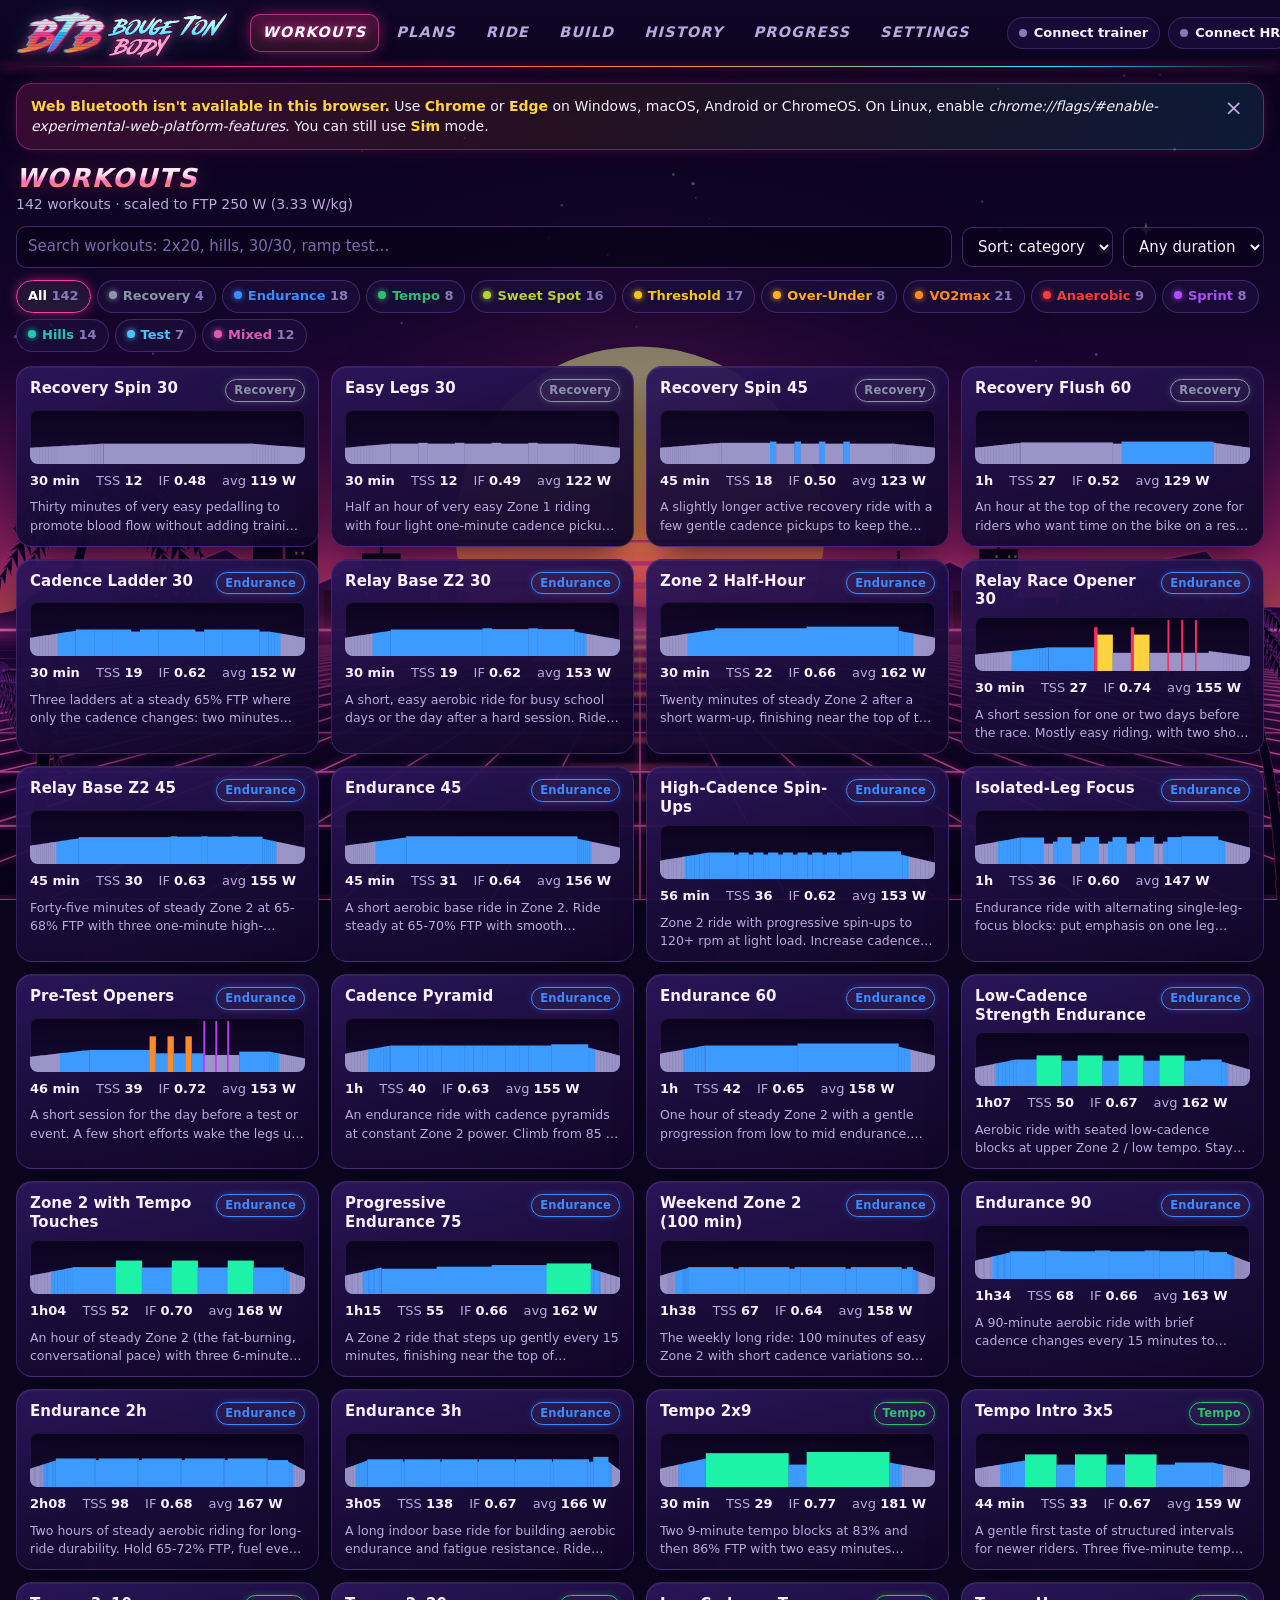
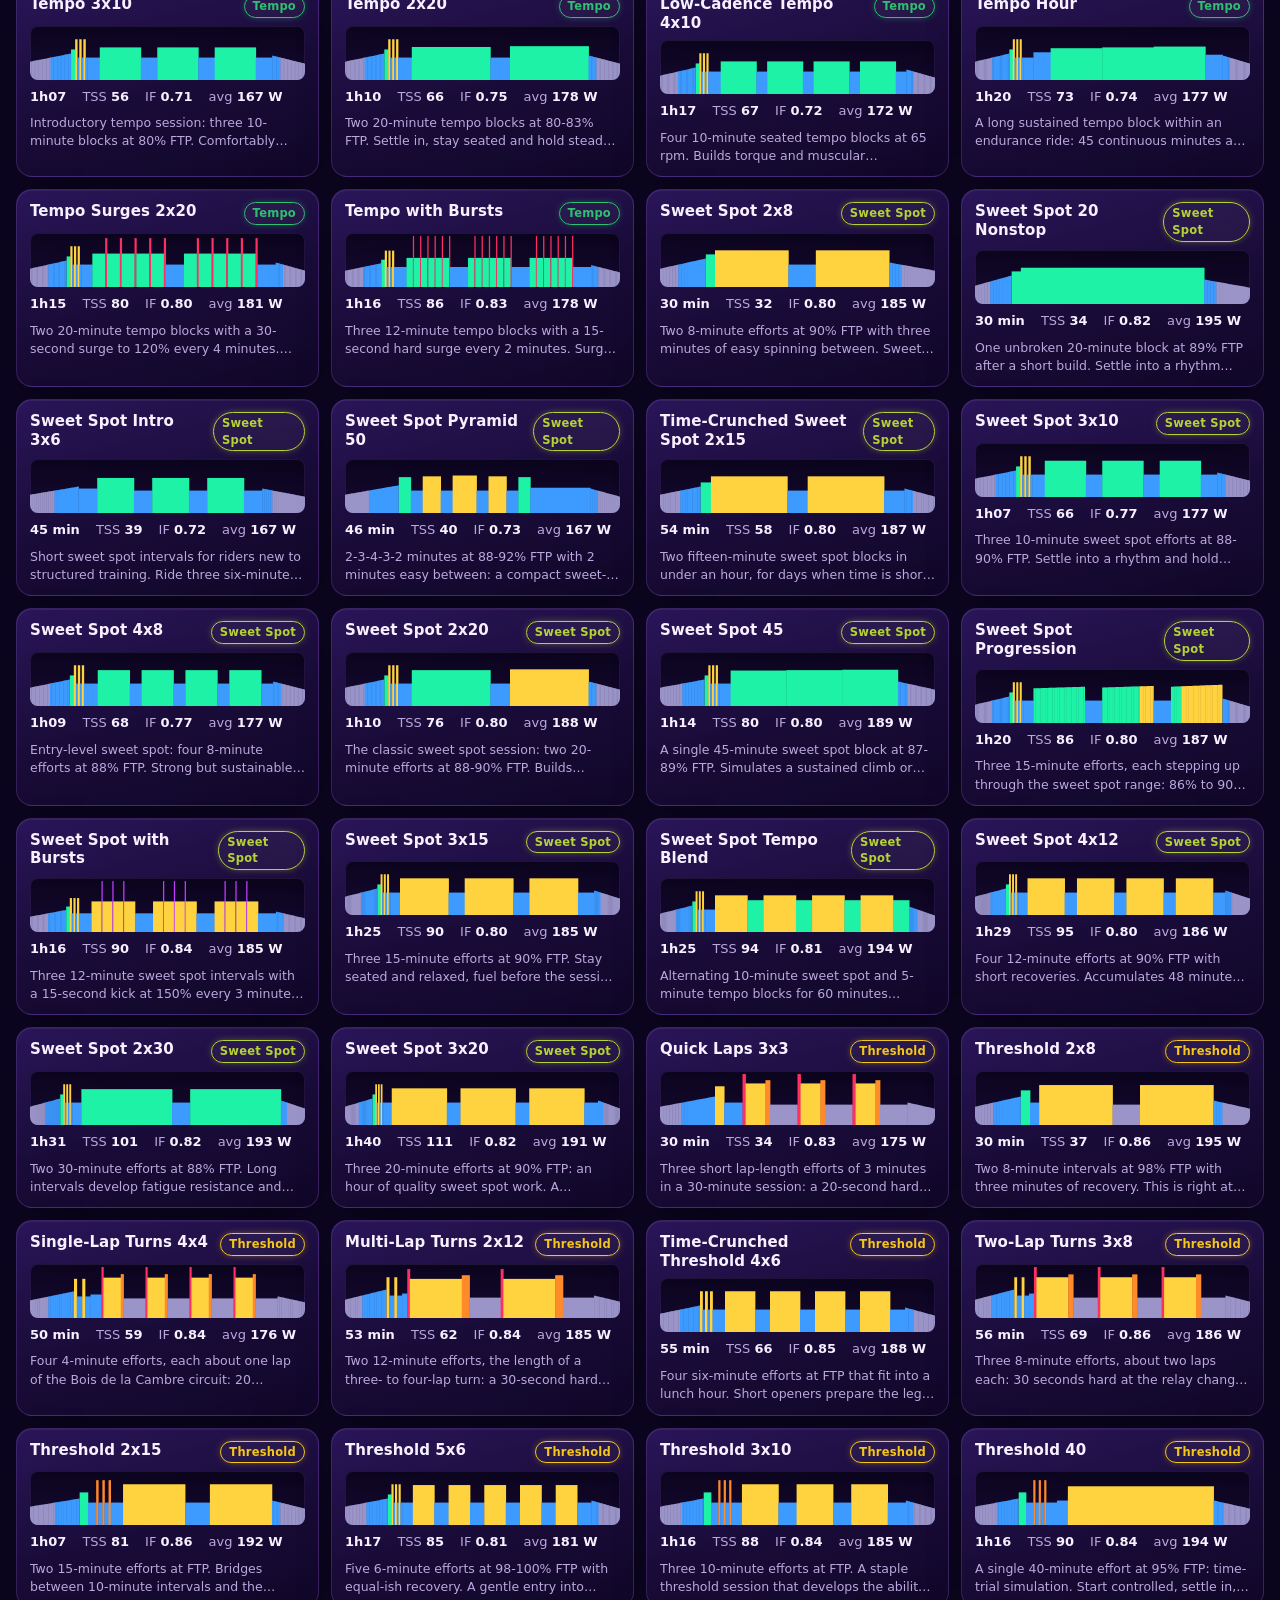
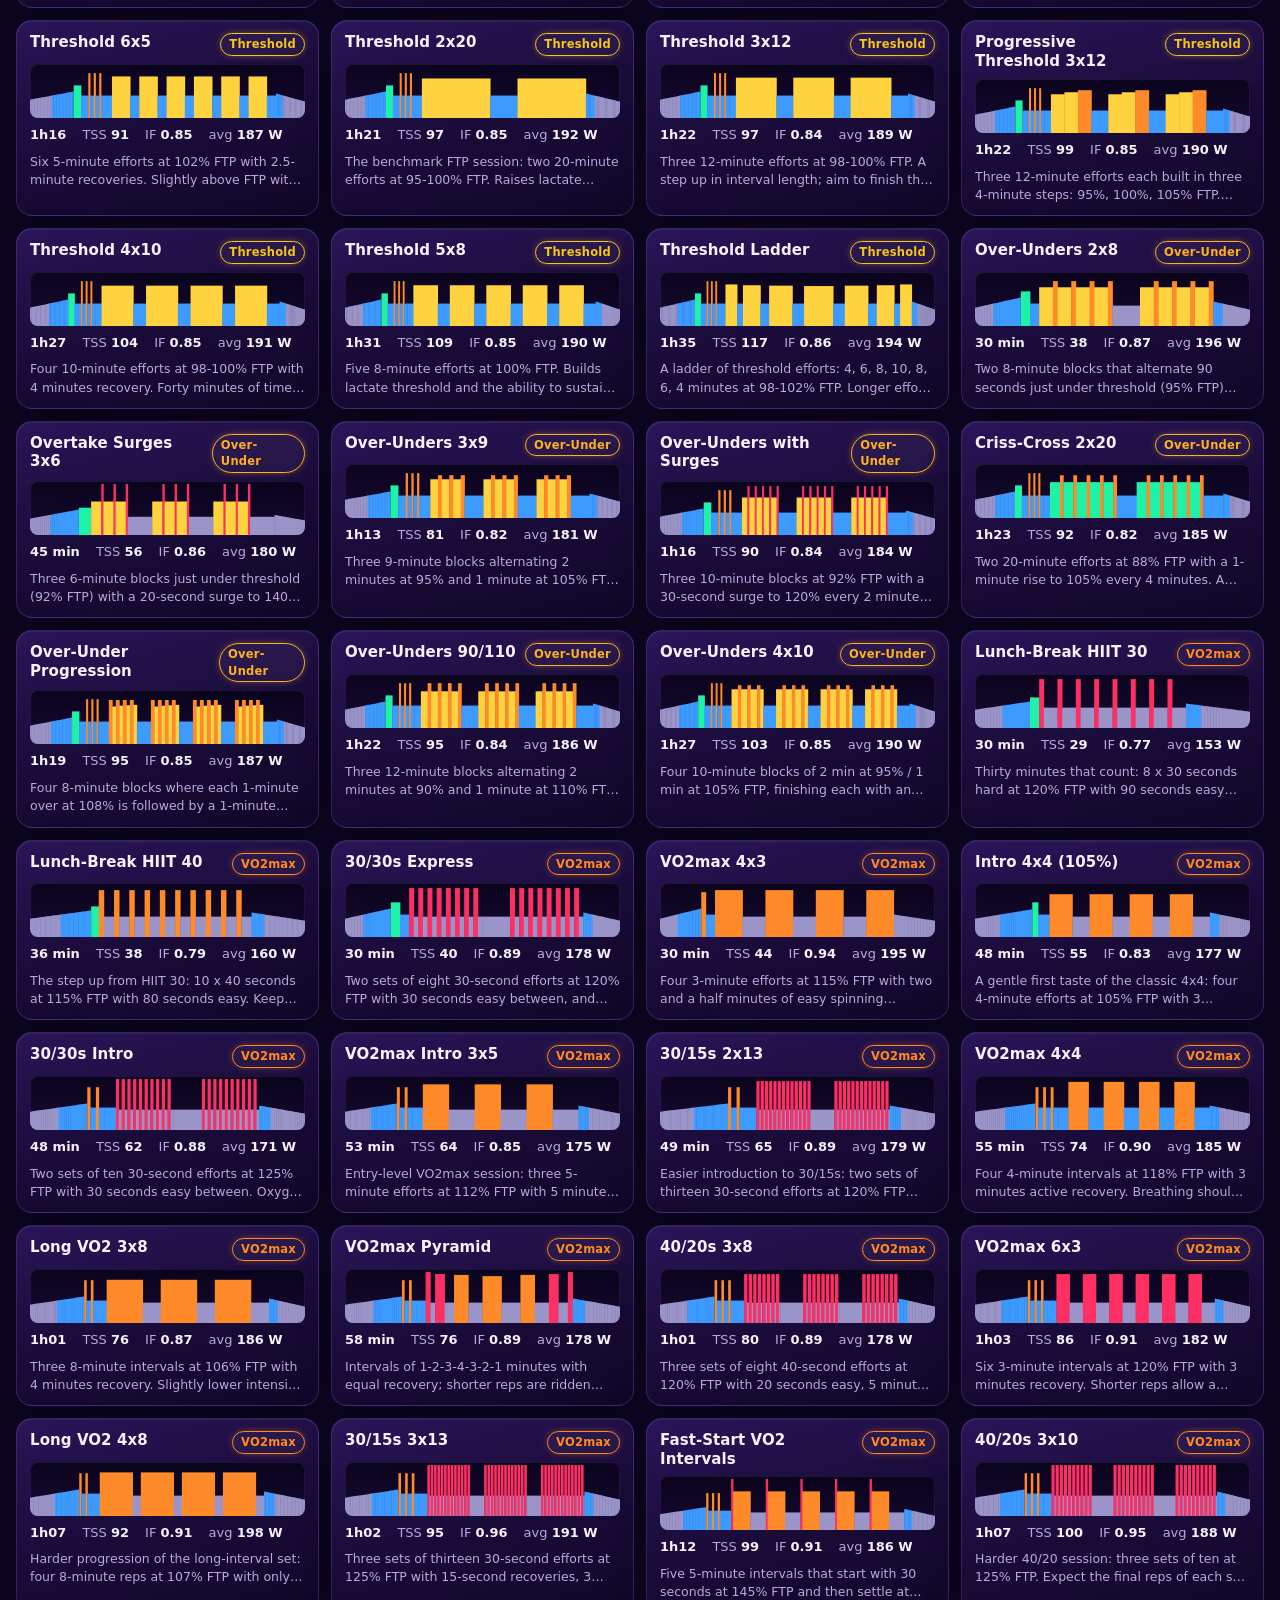
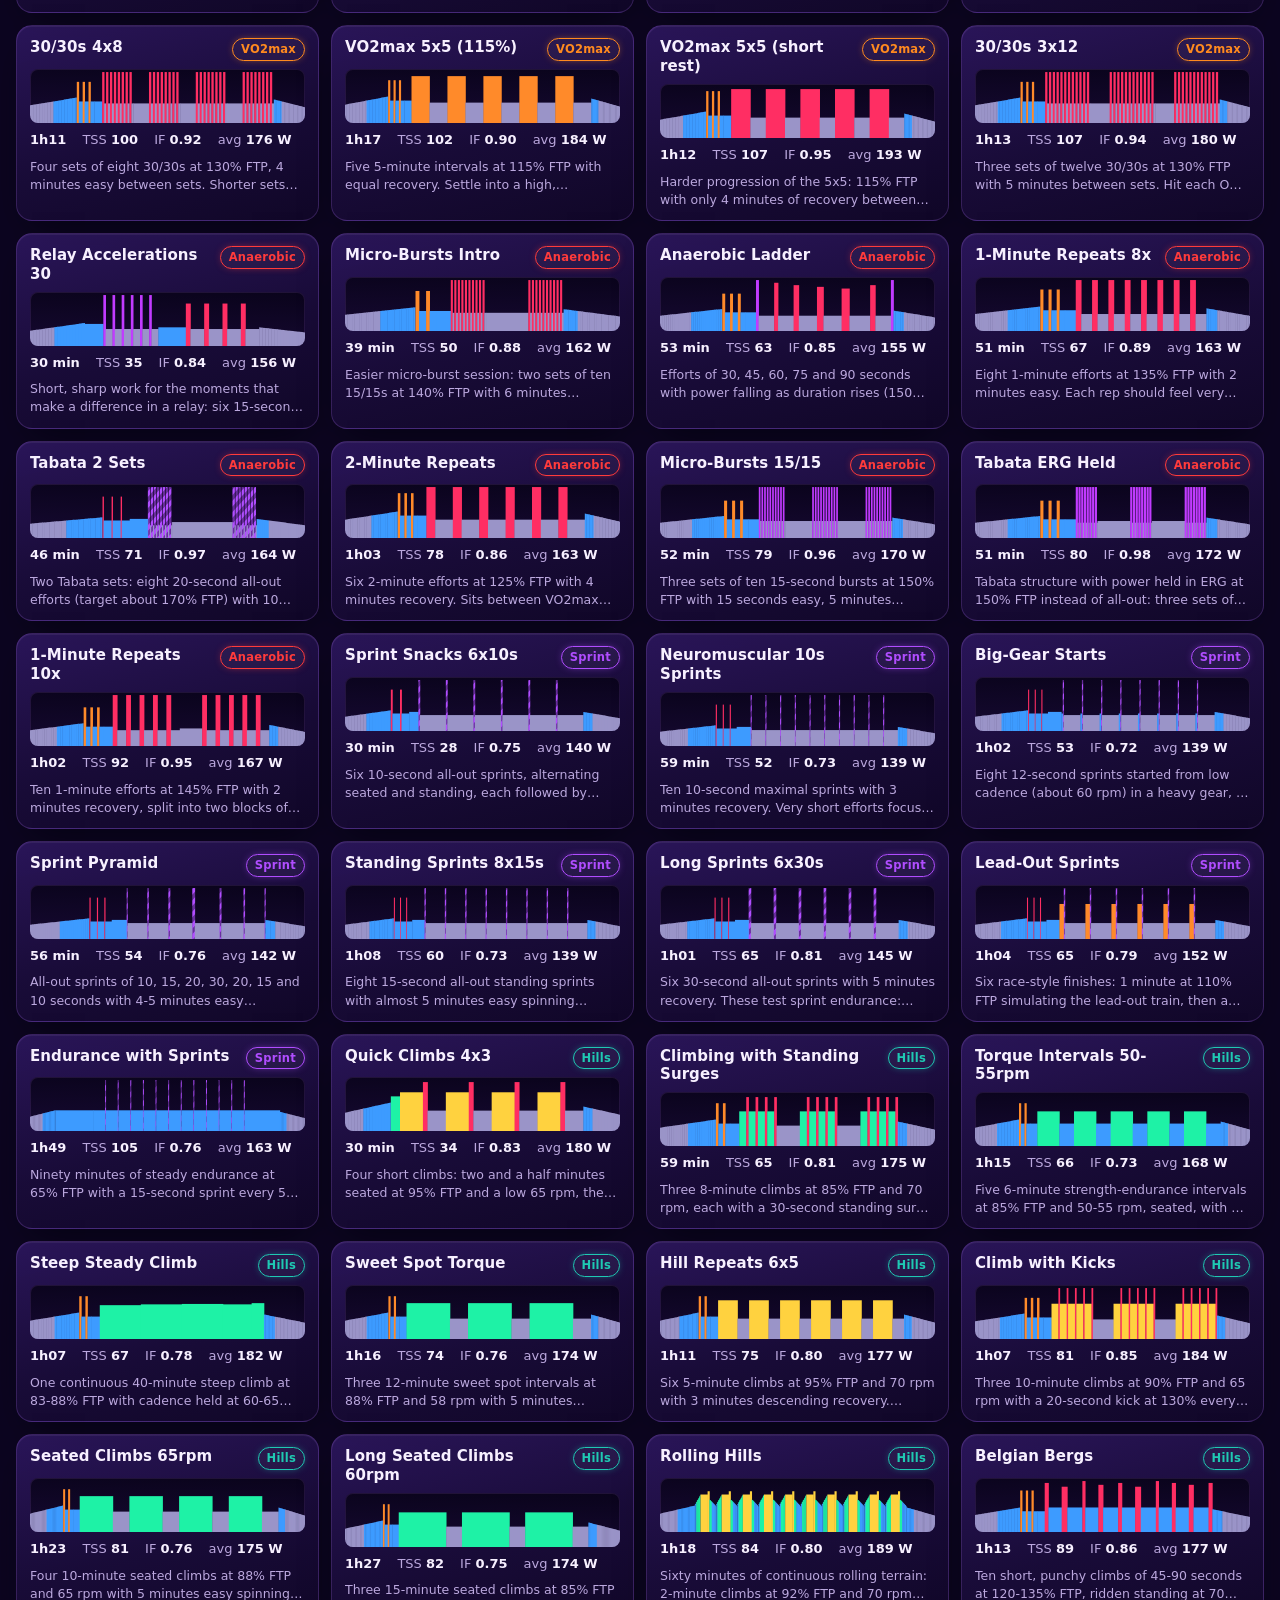
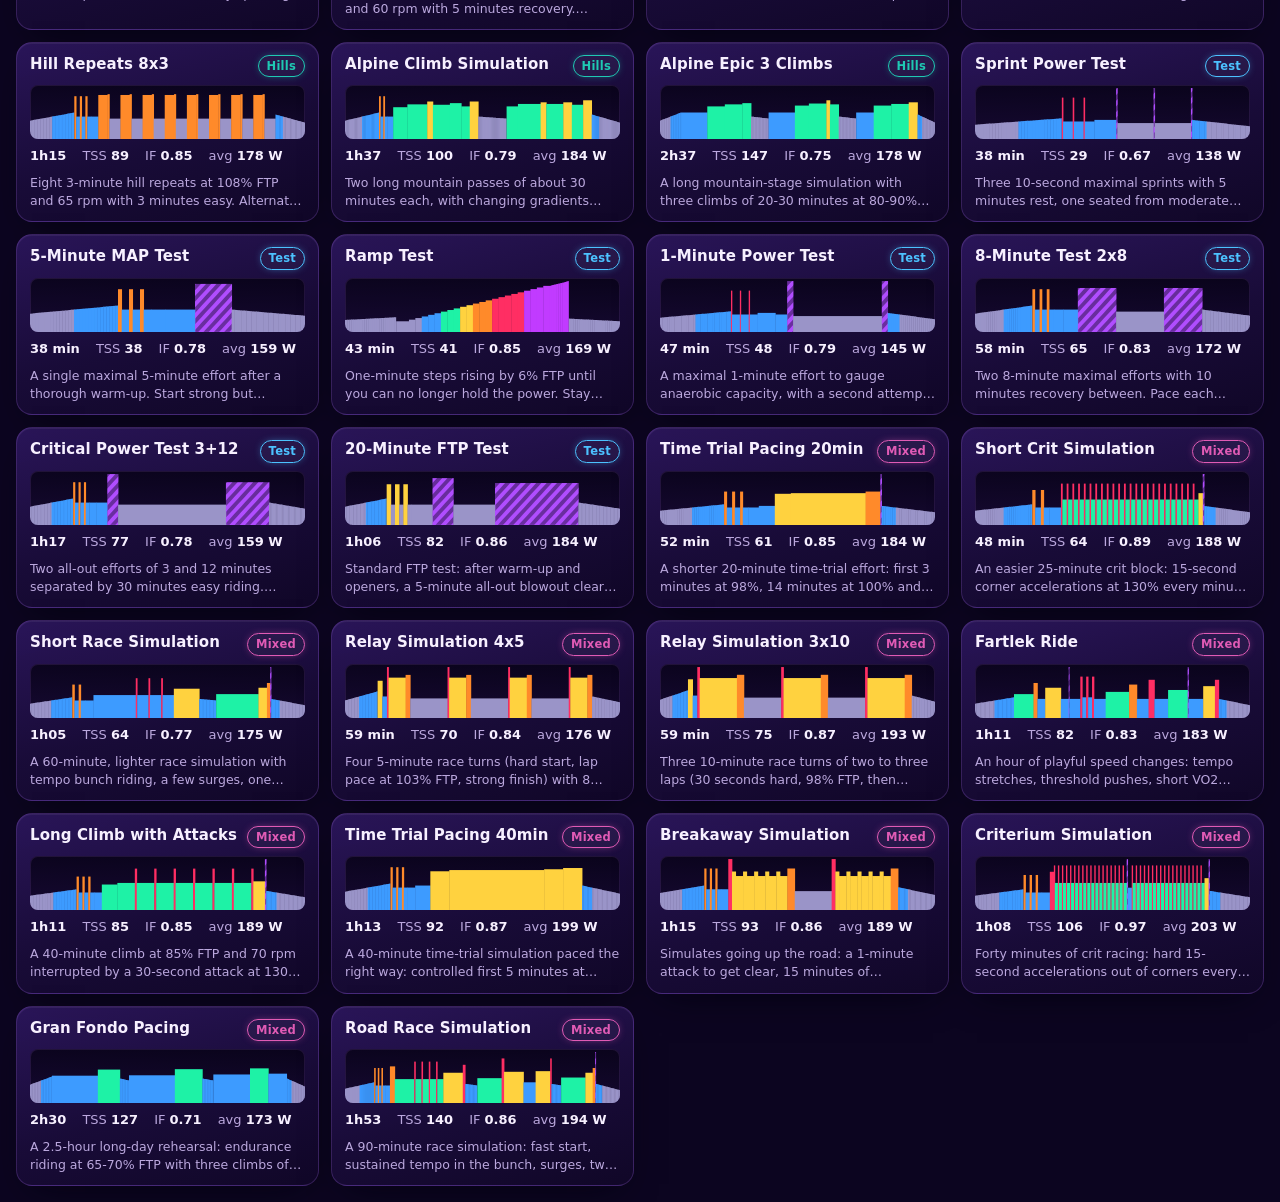
==== commit bdf89729: "Rebuild with the 24h relay plan and the new 30-minute workouts (142 workouts, 14 plans) Co-Authored-" ====
--- a/index.html
+++ b/index.html
@@ -8,7 +8,7 @@
 <meta name="apple-mobile-web-app-title" content="BTB">
 <meta name="mobile-web-app-capable" content="yes">
 <meta name="description" content="Structured indoor cycling workouts with ERG control for Bluetooth smart trainers, live gauges, training plans and ride analytics.">
-<meta http-equiv="Content-Security-Policy" content="default-src 'none'; script-src 'sha256-6Mek5BSJeZl45jwr9LpC8pw4iV8MAJKYxo2aMoqiXpM=' 'sha256-qq12Iutetj1ldoTRON5wT4MJoM997Iql9JsLN9uJo5c='; style-src 'unsafe-inline'; img-src 'self' data: blob:; media-src blob: mediastream:; connect-src https: http://localhost:* http://127.0.0.1:*; base-uri 'none'; form-action 'none'; object-src 'none'">
+<meta http-equiv="Content-Security-Policy" content="default-src 'none'; script-src 'sha256-6Mek5BSJeZl45jwr9LpC8pw4iV8MAJKYxo2aMoqiXpM=' 'sha256-HakM6aSI6dBVJhdMb+XZkjKqptx5CR/NJne8+XnAIl4='; style-src 'unsafe-inline'; img-src 'self' data: blob:; media-src blob: mediastream:; connect-src https: http://localhost:* http://127.0.0.1:*; base-uri 'none'; form-action 'none'; object-src 'none'">
 <script>/* shows script errors on the page: browsers like Bluefy have no console */(function(){function show(m){var d=document.createElement('pre');d.style.cssText='position:fixed;left:0;right:0;bottom:0;z-index:99999;margin:0;padding:10px 12px;background:#5a0b1e;color:#fff;font:12px/1.4 monospace;white-space:pre-wrap;max-height:40vh;overflow:auto';d.textContent=m+'  (tap to close)';d.onclick=function(){d.remove()};(document.body||document.documentElement).appendChild(d)}addEventListener('error',function(e){if(e&&e.message)show('Error: '+e.message+(e.lineno?' (line '+e.lineno+')':''))});addEventListener('unhandledrejection',function(e){var r=e&&e.reason;if(r&&r.name==='SyntaxError')show('Error: '+r.message)});document.addEventListener('securitypolicyviolation',function(e){show('Blocked by the page security policy: '+e.violatedDirective+' '+(e.blockedURI||''))})})();</script>
 <meta name="referrer" content="strict-origin-when-cross-origin">
 <title>BTB – Bouge Ton Body</title>
@@ -177,17 +177,41 @@
 .steps li.cur{background:var(--panel2);box-shadow:inset 0 0 0 1px var(--sc)}
 .steps li.cur .d{color:var(--text);font-weight:800}
 .steps li.cur::after{content:"";position:absolute;left:0;bottom:0;height:2px;width:var(--p,0%);background:var(--sc);border-radius:2px}
-.rtiles{display:grid;grid-template-columns:repeat(var(--tc,2),minmax(0,1fr));grid-auto-rows:minmax(0,1fr);gap:8px}
-.rtile{padding:6px 10px;min-height:0;overflow:hidden;container-type:size;border-left:3px solid var(--tcol,transparent)}
-.rtile .in{height:100%;min-width:0;display:flex;flex-direction:column;justify-content:center}
-.rtile .k{font-size:clamp(9px,17cqh,11.5px);color:var(--muted);font-weight:700;letter-spacing:.06em;text-transform:uppercase;white-space:nowrap;overflow:hidden;text-overflow:ellipsis}
-.rtile .v{font-size:clamp(13px,44cqh,30px);font-weight:800;line-height:1.08;white-space:nowrap;overflow:hidden}
-.rtile .v small{font-size:.5em;color:var(--muted);font-weight:600;margin-left:3px}
-.rtile .s{font-size:clamp(9px,15cqh,11.5px);color:var(--muted);white-space:nowrap;overflow:hidden;text-overflow:ellipsis}
-@container (max-height:46px){ /* flat tile: label and value on one line */
-  .rtile .in{flex-direction:row;align-items:baseline;justify-content:space-between;gap:6px}
-  .rtile .k{font-size:10px;flex:0 1 auto;min-width:0} .rtile .v{font-size:clamp(12px,62cqh,18px);flex:none} .rtile .s{display:none}
-}
+.rtiles{display:grid;grid-template-columns:repeat(var(--tc,1),minmax(0,1fr));grid-auto-rows:minmax(0,1fr);column-gap:14px;padding:4px 12px;
+  background:var(--panel);border:1px solid var(--line);border-radius:14px}
+.rrow{display:grid;grid-template-columns:minmax(0,1fr) auto;grid-template-rows:auto auto;align-content:center;column-gap:8px;min-height:0;overflow:hidden;
+  container-type:size;border-bottom:1px solid var(--line);border-left:3px solid var(--tcol,transparent);padding-left:7px}
+.rrow:last-child,.rtiles[style*="--tc: 2"] .rrow:nth-last-child(2):nth-child(odd){border-bottom:0}
+.rrow .k{font-size:clamp(9.5px,22cqh,12px);color:var(--muted);font-weight:700;letter-spacing:.05em;text-transform:uppercase;white-space:nowrap;overflow:hidden;text-overflow:ellipsis;align-self:center}
+.rrow .v{font-size:clamp(13px,48cqh,26px);font-weight:800;line-height:1.05;white-space:nowrap;text-align:right;grid-row:1 / span 2;grid-column:2;align-self:center}
+.rrow .v small{font-size:.5em;color:var(--muted);font-weight:600;margin-left:3px}
+.rrow .s{font-size:clamp(9px,18cqh,11px);color:var(--dim);white-space:nowrap;overflow:hidden;text-overflow:ellipsis}
+@container (max-height:30px){ .rrow .s{display:none} }
+.gmain .gtimes{position:absolute;left:10px;right:10px;top:8px;display:flex;justify-content:space-between;pointer-events:none;z-index:2}
+.gmain .gtimes span{display:none;flex-direction:column;line-height:1.1}
+.gmain .gtimes #gtRem{text-align:right;margin-left:auto}
+.gmain.t-el .gtimes #gtEl,.gmain.t-rem .gtimes #gtRem{display:flex}
+.gmain .gtimes small{font-size:10.5px;color:var(--muted);font-weight:700;letter-spacing:.06em;text-transform:uppercase}
+.gmain .gtimes b{font-size:clamp(16px,2.4vw,24px);font-weight:850}
+.gmain.t-el .gl{display:none}
+.ride .gmain .ng .ng-val{fill:var(--gc)}
+/* from yellow (threshold) up: the number glows, then colours flicker, then the dial shakes */
+.gmain[data-fx] svg{transform-origin:50% 55%}
+.gmain[data-fx="4"] .ng-val{animation:fxPulse 1.1s ease-in-out infinite}
+.gmain[data-fx="5"] .ng-val{animation:fxPulse .6s ease-in-out infinite}
+.gmain[data-fx="5"] svg{animation:fxHue 1.4s linear infinite}
+.gmain[data-fx="6"] svg{animation:fxShake .14s linear infinite,fxHue .9s linear infinite}
+.gmain[data-fx="6"] .ng-val{animation:fxPulse .35s ease-in-out infinite}
+.gmain[data-fx="7"] svg{animation:fxShake2 .09s linear infinite,fxCrazy .5s linear infinite}
+.gmain[data-fx="7"] .ng-val{animation:fxPulse .22s ease-in-out infinite}
+.gmain[data-fx="6"],.gmain[data-fx="7"]{box-shadow:0 0 28px -6px var(--gc),inset 0 0 22px -12px var(--gc)}
+.ng .ng-val{transform-box:fill-box;transform-origin:center}
+@keyframes fxPulse{0%,100%{transform:scale(1);filter:drop-shadow(0 0 2px var(--gc))}50%{transform:scale(1.07);filter:drop-shadow(0 0 9px var(--gc))}}
+@keyframes fxHue{0%,100%{filter:hue-rotate(0)}50%{filter:hue-rotate(-28deg) saturate(1.4)}}
+@keyframes fxShake{0%{transform:translate(0,0)}25%{transform:translate(1.5px,-1px)}50%{transform:translate(-1.5px,1px)}75%{transform:translate(1px,1.5px)}100%{transform:translate(0,0)}}
+@keyframes fxShake2{0%{transform:translate(0,0) rotate(0)}25%{transform:translate(3px,-2px) rotate(.8deg)}50%{transform:translate(-3px,2px) rotate(-.8deg)}75%{transform:translate(2px,3px) rotate(.5deg)}100%{transform:translate(0,0) rotate(0)}}
+@keyframes fxCrazy{0%{filter:hue-rotate(0) saturate(1.6) brightness(1.15)}100%{filter:hue-rotate(360deg) saturate(1.6) brightness(1.15)}}
+@media (prefers-reduced-motion:reduce){ .gmain[data-fx] svg,.gmain[data-fx] .ng-val{animation:none!important} }
 .ride .chartbox{padding:8px;position:relative}
 .ride .chartbox canvas{position:absolute;left:8px;top:8px;width:calc(100% - 16px);height:calc(100% - 16px)}
 /* fitted to the window (set by fitRide): the page itself never scrolls while this screen is shown */
@@ -328,7 +352,6 @@
   .ride.notiles.nochart{grid-template-areas:"ivl gauge" "steps gauge" "steps gauge"}
   .ride.notiles.nosteps{grid-template-areas:"ivl gauge" "ivl gauge" "ivl gauge" "chart chart"}
   .ride.notiles.nosteps.nochart{grid-template-areas:"ivl gauge" "ivl gauge" "ivl gauge"}
-  .rtile{padding-top:3px;padding-bottom:3px}
 }
 /* phones (portrait): interval bar on top, gauge + tiles on the left, the step list down the right side */
 @media (max-width:640px){
@@ -348,7 +371,7 @@
   .ride .ivl .left{grid-area:lf;align-self:center;text-align:right;font-size:30px} .ride .ivl .left small{display:block;font-size:10.5px;margin:2px 0 0}
   .ride .ivl .prog{grid-area:pg;height:6px;margin-top:2px} .ride .ivl .kv,.ride .ivl .next,.ride .ivl #rTgtCad{display:none}
   .gmain{padding:20px 4px 2px} .gmain .gs{font-size:11px}
-  .rtiles{gap:5px} .rtile{padding:3px 7px}
+  .rtiles{padding:2px 8px}
   .steps{padding:6px 4px 6px 6px} .steps .sh{font-size:10px;padding-bottom:4px}
   .steps li{font-size:12px;grid-template-columns:3px 4.2em minmax(0,1fr);gap:5px;padding:3px 4px 3px 0} .steps li .c{display:none}
   body.ridefit #rideMain .controls{margin-top:6px}
@@ -377,7 +400,7 @@
   .ride .ivl .tgt{grid-area:tg;gap:6px} .ride .ivl .tgt .w{font-size:26px}
   .ride .ivl .left{grid-area:lf;align-self:center;text-align:right;font-size:24px} .ride .ivl .left small{display:block;font-size:10px;margin:2px 0 0}
   .ride .ivl .prog{grid-area:pg;height:5px;margin-top:2px}
-  .rtiles{gap:5px} .rtile{padding:3px 7px}
+  .rtiles{padding:2px 8px}
   .steps li{grid-template-columns:3px 4.2em minmax(0,1fr);gap:5px;font-size:12px} .steps li .c{display:none}
   .ride .ivl .kv,.ride .ivl .next{display:none}
   .gmain{padding:18px 4px 2px} .gmain .gs{display:none}
@@ -1268,6 +1291,11 @@
       <p class="muted" style="margin:6px 0 10px;font-size:14px">Signed in as <b id="acctEmail"></b>. Settings, custom workouts, plan progress and rides are saved to your private cloud space (EU) and follow you to any device.</p>
       <div class="row"><button class="btn sm" id="acctSync">Sync now</button><span class="spacer"></span><button class="btn sm danger" id="acctOut">Sign out</button></div>
     </div>
+    <div class="card pad" style="margin-top:12px">
+      <h3 style="margin-bottom:6px">Trainer calibration</h3>
+      <p class="muted" style="font-size:13.5px;margin:0 0 10px">Spin-down calibration keeps the power reading accurate. Do it with the trainer connected and warm (after about 10 minutes of riding), with no ride open.</p>
+      <button class="btn" id="sCal">Calibrate trainer</button>
+    </div>
     <div class="card pad" style="margin-top:12px" id="stvCard">
       <div class="row"><h3 data-i18n><span style="color:#fc4c02">Strava</span> upload</h3><span class="spacer"></span><span id="stvBadge" class="badge" style="color:var(--dim)">not connected</span></div>
       <p class="muted" style="margin:6px 0 12px;font-size:14px">Send finished rides to Strava with power, heart rate and cadence, automatically or with one tap.</p>
@@ -1340,8 +1368,8 @@
 <script>
 (() => { // own scope: injected scripts (e.g. Bluefy's Web Bluetooth) may already use global names
 'use strict';
-const I18N_FR = {"Transition":"Transition","Fresh":"Frais","Grey zone":"Zone grise","Optimal":"Optimal","High risk":"Risque élevé","No heart-rate data.":"Pas de données de fréquence cardiaque.","No heart-rate data in this period.":"Pas de données de fréquence cardiaque sur cette période.","No power data.":"Pas de données de puissance.","No power data in this period.":"Pas de données de puissance sur cette période.","Polarized":"Polarisé","Mostly easy with hard efforts on top, little in the middle.":"Surtout du facile avec des efforts intenses en plus, peu d'intensité moyenne.","Pyramidal":"Pyramidal","Lots of easy riding, less tempo/threshold, least above threshold.":"Beaucoup de facile, moins de tempo/seuil, encore moins au-dessus du seuil.","Threshold-heavy":"Axé seuil","More time at tempo/threshold than easy: watch fatigue.":"Plus de temps en tempo/seuil qu'en facile : surveille ta fatigue.","Mixed":"Mixte","An even spread across intensities.":"Une répartition équilibrée entre les intensités.","Low · Z1–2":"Basse · Z1–2","Mid · Z3–4":"Moyenne · Z3–4","High · Z5+":"Haute · Z5+","Analytics unavailable":"Analyses indisponibles","The analysis module did not load.":"Le module d'analyse ne s'est pas chargé.","Fitness &amp; form":"Forme de fond et fraîcheur","Fitness (CTL, 42-day load), fatigue (ATL, 7-day) and form (TSB = CTL − ATL).":"Forme de fond (CTL, charge sur 42 jours), fatigue (ATL, sur 7 jours) et fraîcheur (TSB = CTL − ATL).","6w":"6 sem","3m":"3 mois","6m":"6 mois","1y":"1 an","All":"Tout","Fitness":"Forme de fond","Fatigue":"Fatigue","Daily TSS":"TSS du jour","Form":"Fraîcheur","Weekly load":"Charge hebdo","TSS per week, split by time in power zones. Labels: hours ridden.":"TSS par semaine, réparti selon le temps passé dans chaque zone de puissance. Étiquettes : heures roulées.","12w":"12 sem","26w":"26 sem","52w":"52 sem","Power curve":"Courbe de puissance","Best average power for every duration.":"Meilleure puissance moyenne pour chaque durée.","42d":"42 j","90d":"90 j","Time in zones":"Temps par zone","7d":"7 j","Records":"Records","Best efforts: last 90 days and all time. Tap one to open the ride.":"Meilleurs efforts : 90 derniers jours et depuis toujours. Touches-en un pour ouvrir la sortie.","Your progress shows up here":"Ta progression s'affichera ici","Ride any workout or a free ride and save it. After your first rides you'll see:":"Fais une séance ou une sortie libre et enregistre-la. Après tes premières sorties, tu verras :","Fitness, fatigue &amp; form":"Forme de fond, fatigue et fraîcheur","Training load over time, and whether you are fresh or overreaching.":"Ta charge d'entraînement dans le temps, et si tu es frais ou en surcharge.","TSS and hours per week, coloured by intensity.":"TSS et heures par semaine, colorés selon l'intensité.","Power curve &amp; eFTP":"Courbe de puissance et eFTP","Your best power for 1 s to 2 h, a Critical Power fit and an FTP estimate.":"Ta meilleure puissance de 1 s à 2 h, un modèle de puissance critique (CP) et une estimation de ta FTP.","How your training is distributed, power and heart rate.":"La répartition de ton entraînement, en puissance et en fréquence cardiaque.","Best 5 s to 60 min efforts, with the ride they came from.":"Meilleurs efforts de 5 s à 60 min, avec la sortie d'où ils viennent.","Find a workout":"Trouver une séance","ramp / 7 d":"hausse / 7 j","steep":"rapide","vs 7 d ago":"vs il y a 7 j","90 d":"90 j","vs FTP {ftp}":"vs FTP {ftp}","Use as FTP":"Utiliser comme FTP","matches your FTP":"correspond à ta FTP","Needs hard 2–20 min efforts in the last 90 days.":"Il faut des efforts intenses de 2 à 20 min sur les 90 derniers jours.","anaerobic":"anaérobie","fit of {n} bests":"ajusté sur {n} meilleurs efforts","Estimated with eFTP.":"Estimé avec l'eFTP.","This week":"Cette semaine","{n} ride":"{n} sortie","{n} rides":"{n} sorties","last wk {tss} / {dur}":"sem. dernière {tss} / {dur}","Demo data: turn Sim off to change your own FTP":"Données de démo : désactive Sim pour changer ta propre FTP","FTP set to {v} W (eFTP from your 90-day power curve)":"FTP réglée à {v} W (eFTP de ta courbe de puissance sur 90 jours)","Not enough days yet: ride a few more times to see a trend.":"Pas encore assez de jours : roule encore quelques fois pour voir une tendance.","FORM":"FRAÎCHEUR","Load":"Charge","This wk":"Cette sem.","avg {v}":"moy. {v}","this week":"cette semaine","Rides":"Sorties","Time":"Temps","Work":"Travail","Distance":"Distance","No rides with power data in this period.":"Aucune sortie avec des données de puissance sur cette période.","No analysed rides yet: the power curve appears once rides with per-second data are analysed.":"Aucune sortie analysée pour l'instant : la courbe de puissance apparaît dès que des sorties enregistrées seconde par seconde sont analysées.","last year":"12 derniers mois","last {n} days":"{n} derniers jours","all time":"depuis toujours","previous year":"12 mois précédents","previous {n} days":"{n} jours précédents","CP model":"Modèle CP","{d} best":"Meilleur sur {d}","Power":"Puissance","Previous":"Précédent","Click to open the ride":"Clique pour ouvrir la sortie","Tap again to open the ride":"Touche à nouveau pour ouvrir la sortie","2-parameter fit of the {n} best efforts between 2 and 20 min":"Modèle à 2 paramètres ajusté sur les {n} meilleurs efforts entre 2 et 20 min","Critical Power fit needs best efforts between 2 and 20 minutes in this period.":"Le modèle de puissance critique a besoin de meilleurs efforts entre 2 et 20 minutes sur cette période.","{dur} pedalling":"{dur} de pédalage","{dur} with heart rate":"{dur} avec fréquence cardiaque","No analysed rides in this period.":"Aucune sortie analysée sur cette période.","Power zones":"Zones de puissance","Heart-rate zones":"Zones de fréquence cardiaque","Records appear once rides with per-second data are analysed.":"Les records apparaissent dès que des sorties enregistrées seconde par seconde sont analysées.","All-time best":"Meilleur de tous les temps","PB":"RP","Duration":"Durée","Last 90 days":"90 derniers jours","All time":"Depuis toujours","Body &amp; energy":"Corps et énergie","Weight trend, energy use and long-term fitness markers. All numbers are estimates.":"Tendance du poids, dépense énergétique et indicateurs de forme à long terme. Tous les chiffres sont des estimations.","sex":"ton sexe","birth year":"ton année de naissance","height":"ta taille","Add your {items} in Settings for BMR, daily energy and heart-rate calorie estimates.":"Ajoute {items} dans les Réglages pour estimer ton métabolisme de base, ta dépense quotidienne et les calories d'après la fréquence cardiaque.","and":"et","Open Settings":"Ouvrir les Réglages","Current":"Actuel","7-day avg · last {kg} {when}":"moy. 7 j · dernière pesée {kg} {when}","today":"aujourd'hui","from Settings":"d'après les Réglages","Per week":"Par semaine","need {v} kg/wk":"il faut {v} kg/sem","trend, last 4 weeks":"tendance des 4 dernières semaines","needs weigh-ins over 5+ days":"il faut des pesées sur au moins 5 jours","To target":"Jusqu'à l'objectif","target {kg} kg reached":"objectif {kg} kg atteint","to gain · target {kg} kg":"à prendre · objectif {kg} kg","to lose · target {kg} kg":"à perdre · objectif {kg} kg","no target weight set":"aucun poids cible défini","ETA":"Date prévue","Now":"Maintenant","on track":"dans les temps","behind":"en retard","goal {date}":"objectif {date}","not trending toward target":"la tendance ne va pas vers l'objectif","needs more weigh-ins":"il faut plus de pesées","set a target in Settings":"fixe un objectif dans les Réglages","Progress to target":"Progression vers l'objectif","Progress to target weight":"Progression vers le poids cible","{kg} kg on {date}":"{kg} kg le {date}","by {date}":"d'ici le {date}","Recent weigh-ins":"Pesées récentes","{n} total":"{n} au total","Today":"Aujourd'hui","Remove weigh-in of {date}":"Supprimer la pesée du {date}","Nothing logged yet. Weigh yourself in the morning, before eating, for the steadiest trend.":"Rien de noté pour l'instant. Pèse-toi le matin, avant de manger, pour une tendance plus régulière.","Log weight":"Noter ton poids","Weight":"Poids","Resting HR":"FC au repos","optional":"facultatif","morning":"le matin","Date":"Date","Update":"Mettre à jour","Save":"Enregistrer","Weigh-ins, the 7-day average and your target.":"Pesées, moyenne sur 7 jours et ton objectif.","Weigh-ins, the 7-day average.":"Pesées et moyenne sur 7 jours.","30d":"30 j","No weigh-ins yet: log your first one to start the trend.":"Aucune pesée pour l'instant : note la première pour lancer la tendance.","No weigh-ins in the last {n} days.":"Aucune pesée sur les {n} derniers jours.","target date {date} →":"échéance {date} →","target {kg} kg {arrow}":"objectif {kg} kg {arrow}","Weigh-in":"Pesée","7-day average":"Moyenne sur 7 jours","Target":"Cible","Needed pace":"Rythme nécessaire","Target {kg} kg":"Objectif {kg} kg","7-day avg":"Moy. 7 j","reached":"atteint","Enter a weight between 25 and 250 kg.":"Saisis un poids entre 25 et 250 kg.","Resting HR should be between 25 and 120 bpm, or leave it empty.":"La FC au repos doit être entre 25 et 120 bpm, ou laisse le champ vide.","Pick a date that is not in the future.":"Choisis une date qui n'est pas dans le futur.","Could not save: {msg}":"Impossible d'enregistrer : {msg}","unknown error":"erreur inconnue","Remove":"Supprimer","needs height &amp; birth year":"il faut ta taille et ton année de naissance","Energy":"Énergie","Estimated daily energy use and calories burned on the bike.":"Dépense énergétique quotidienne estimée et calories brûlées sur le vélo.","BMR":"Métabolisme de base","kcal/day":"kcal/jour","at complete rest":"au repos complet","Rest day":"Jour de repos","BMR × 1.2, light activity":"métabolisme de base × 1,2, activité légère","Average day":"Jour moyen","incl. {kcal} kcal/day riding (28 d)":"dont {kcal} kcal/jour à vélo (28 j)","Rides this week":"Sorties cette semaine","≈ {kg} kg of fat-equivalent":"≈ {kg} kg d'équivalent graisse","{n} ride so far":"{n} sortie pour l'instant","{n} rides so far":"{n} sorties pour l'instant","Ride calories per week":"Calories des sorties par semaine","this week and the 4 before":"cette semaine et les 4 précédentes","Estimates, not medical advice. Ride calories come from the work on the pedals and assume ~24&nbsp;% gross efficiency (heart-rate based, Keytel et&nbsp;al. 2005, when a ride has no power). BMR: Mifflin-St&nbsp;Jeor. Average day = BMR × 1.2 + riding. 1&nbsp;kg of body fat ≈ 7,700&nbsp;kcal.":"Estimations, pas un avis médical. Les calories des sorties viennent du travail sur les pédales, avec un rendement brut d'environ 24&nbsp;% (d'après la fréquence cardiaque, Keytel et&nbsp;al. 2005, quand une sortie n'a pas de puissance). Métabolisme de base : Mifflin-St&nbsp;Jeor. Jour moyen = métabolisme de base × 1,2 + vélo. 1&nbsp;kg de graisse corporelle ≈ 7&nbsp;700&nbsp;kcal.","No rides in the last 5 weeks.":"Aucune sortie sur les 5 dernières semaines.","Ride calories":"Calories à vélo","Fat-equivalent":"Équivalent graisse","Estimate":"Estimation","{delta} since {date}":"{delta} depuis le {date}","90-day CP fit":"modèle CP sur 90 jours","needs 2–20 min efforts":"il faut des efforts de 2 à 20 min","ACSM estimate from best 5-min power":"estimation ACSM d'après ta meilleure puissance sur 5 min","needs a 5-min effort (90 d)":"il faut un effort de 5 min (90 j)","{delta} vs 3–4 wk ago":"{delta} vs il y a 3–4 sem.","logged {when}":"noté {when}","Trends":"Tendances","Long-term markers, one point per week (rolling 90-day bests), resting HR from your log.":"Indicateurs à long terme, un point par semaine (meilleurs efforts glissants sur 90 jours), FC au repos tirée de ton suivi.","Long-term markers, one point per week (rolling 90-day bests).":"Indicateurs à long terme, un point par semaine (meilleurs efforts glissants sur 90 jours).","Trend to chart":"Tendance à afficher","FTP setting":"FTP réglée","eFTP = 96 % of Critical Power, fitted to your best 2–20 min efforts of the 90 days up to each week.":"eFTP = 96 % de la puissance critique, ajustée sur tes meilleurs efforts de 2 à 20 min des 90 jours précédant chaque semaine.","No eFTP yet: it needs hard 2–20 minute efforts.":"Pas encore d'eFTP : il faut des efforts intenses de 2 à 20 minutes.","Week of {date}":"Semaine du {date}","vs FTP":"vs FTP","VO₂max estimate":"Estimation VO₂max","ACSM cycling equation on the best 5-min power: 10.8 × W ÷ kg + 7 (ml/kg/min). A rough estimate that tracks your 5-min form, not a lab value.":"Équation cycliste de l'ACSM appliquée à la meilleure puissance sur 5 min : 10,8 × W ÷ kg + 7 (ml/kg/min). Une estimation approximative qui suit ta forme sur 5 min, pas une valeur de labo.","Best 5 min (90 d)":"Meilleur 5 min (90 j)","No estimate yet: it needs a hard 5-minute effort and your weight on the ride.":"Pas encore d'estimation : il faut un effort intense de 5 minutes et ton poids enregistré sur la sortie.","Estimate from 90-day best 5-min power":"Estimation d'après la meilleure puissance sur 5 min (90 jours)","Morning resting HR":"FC au repos du matin","A resting HR well above your normal can mean fatigue, illness or poor sleep: consider an easy day.":"Une FC au repos bien au-dessus de ta normale peut signaler fatigue, maladie ou mauvais sommeil : prévois une journée facile.","Settings {n} bpm":"Réglages {n} bpm","Ride not found":"Sortie introuvable","Ride analysis: {name}":"Analyse de la sortie : {name}","ride":"sortie","Close analysis":"Fermer l'analyse","Back":"Retour","Completed":"Terminée","Ended early":"Arrêtée avant la fin","Loading ride data…":"Chargement des données de la sortie…","Could not analyse this ride: {msg}":"Impossible d'analyser cette sortie : {msg}","{time} coasting":"{time} en roue libre","Avg power":"Puissance moy.","Norm. power":"Puissance norm.","Max power":"Puissance max","Intensity":"Intensité","{kj} kJ work":"{kj} kJ de travail","Variability":"Variabilité","steady":"stable","variable":"variable","very variable":"très variable","Efficiency":"Efficacité","NP ÷ avg HR":"NP ÷ FC moy.","Pw:HR drift":"Dérive Pw:HR","needs 20 min with HR":"il faut 20 min avec FC","well coupled":"bien couplé","some drift":"légère dérive","strong drift":"forte dérive","Heart rate":"Fréquence cardiaque","Cadence":"Cadence","W′bal low":"W′bal min","{pct}% of W′ left":"{pct}% de W′ restant","Peak power":"Pics de puissance","{n} work intervals":"{n} intervalles d'effort","No per-second data is stored for this ride":"Aucune donnée seconde par seconde n'est enregistrée pour cette sortie","Summary only":"Résumé seulement","{reason}. The detailed chart, intervals and selection stats need the second-by-second recording; the stored analysis below is still available.":"{reason}. Le graphique détaillé, les intervalles et les stats de sélection ont besoin de l'enregistrement seconde par seconde ; l'analyse enregistrée ci-dessous reste disponible.","{reason}. The detailed chart, intervals and selection stats need the second-by-second recording.":"{reason}. Le graphique détaillé, les intervalles et les stats de sélection ont besoin de l'enregistrement seconde par seconde.","Power &amp; heart rate":"Puissance et fréquence cardiaque","Touch to inspect · long-press and drag to select a range":"Touche pour inspecter · appui long puis glisse pour sélectionner une plage","Hover to inspect · drag to select a range · double-click to reset zoom":"Survole pour inspecter · glisse pour sélectionner une plage · double-clic pour réinitialiser le zoom","Raw":"Brut","Intervals":"Intervalles","Tap a row to select it on the chart.":"Touche une ligne pour la sélectionner sur le graphique.","Detected from the recording.":"Détectés dans l'enregistrement.","Time pedalling in each zone · FTP {ftp} W":"Temps de pédalage dans chaque zone · FTP {ftp} W","Max HR {n} bpm":"FC max {n} bpm","This ride vs your best of the 90 days before it.":"Cette sortie face à tes meilleurs efforts des 90 jours précédents.","This ride":"Cette sortie","90-day best before":"Meilleur des 90 jours précédents","All-time PB":"Record absolu","90-day PB":"Record sur 90 jours","90-day best":"Meilleur sur 90 jours","No power recorded.":"Aucune puissance enregistrée.","Your first analysed ride: every duration is a baseline for future PBs.":"Ta première sortie analysée : chaque durée sert de référence pour tes futurs records.","No new bests on this ride.":"Pas de nouveau record sur cette sortie.","New PBs":"Nouveaux records","New 90-day bests":"Nouveaux records sur 90 jours","+{n} more durations":"+{n} autres durées","Reset zoom":"Réinitialiser le zoom","needs power or heart rate":"il faut la puissance ou la FC","est. from heart rate":"est. d'après la FC","est. · HR {kcal}":"est. · FC {kcal}","est. from power":"est. d'après la puissance","Estimate. Power: work on the pedals ÷ ~24 % gross efficiency. Heart rate: Keytel et al. 2005 (uses weight, age and sex from Settings).":"Estimation. Puissance : travail sur les pédales ÷ rendement brut d'environ 24 %. Fréquence cardiaque : Keytel et al. 2005 (utilise le poids, l'âge et le sexe des Réglages).","Calories":"Calories","est.":"est.","work":"effort","recovery":"récupération","Selection {time}":"Sélection {time}","Long-press the chart and drag to analyse a range, or pick an interval in the strip above the chart or in the table.":"Appuie longuement sur le graphique et glisse pour analyser une plage, ou choisis un intervalle dans la bande au-dessus du graphique ou dans le tableau.","Long-press the chart and drag to analyse a range.":"Appuie longuement sur le graphique et glisse pour analyser une plage.","Drag across the chart to analyse a range, or pick an interval in the strip above the chart or in the table.":"Glisse sur le graphique pour analyser une plage, ou choisis un intervalle dans la bande au-dessus du graphique ou dans le tableau.","Drag across the chart to analyse a range.":"Glisse sur le graphique pour analyser une plage.","Interval {n} · {kind}":"Intervalle {n} · {kind}","Selection":"Sélection","Zoom in":"Zoomer","Clear selection":"Effacer la sélection","Clear":"Effacer","{pct}% compliance":"{pct}% de la cible","W per beat":"W par battement","Start":"Début","Avg":"Moy.","HR":"FC","Max HR":"FC max","Cad":"Cad.","Finish or end your ride before connecting Strava":"Termine ou arrête ta sortie avant de connecter Strava","Strava is not set up on the server yet (STRAVA_CLIENT_ID missing)":"Strava n'est pas encore configuré sur le serveur (STRAVA_CLIENT_ID manquant)","Enter your Strava Client ID first":"Saisis d'abord ton Client ID Strava","Enter your Client Secret (or a token relay URL)":"Saisis ton Client Secret (ou l'URL d'un relais de jetons)","Strava login needs the app opened from an http(s) address, not a local file":"La connexion à Strava nécessite d'ouvrir l'appli depuis une adresse http(s), pas depuis un fichier local","Token relay unreachable":"Relais de jetons injoignable","Network error talking to Strava":"Erreur réseau en contactant Strava","Strava rejected the relay's app credentials (check the relay setup)":"Strava a refusé les identifiants d'appli du relais (vérifie la configuration du relais)","Strava rejected this Client ID / Client Secret. Check Settings › Strava.":"Strava a refusé ce Client ID / Client Secret. Vérifie Réglages › Strava.","Strava rejected the authorization":"Strava a refusé l'autorisation","Strava token error {status}":"Erreur de jeton Strava {status}","Strava returned no access token":"Strava n'a renvoyé aucun jeton d'accès","Strava login could not be verified. Please try again.":"Impossible de vérifier la connexion à Strava. Réessaie.","Strava connection cancelled":"Connexion à Strava annulée","Strava: tick \"Upload your activities\" on the Strava permission screen, then connect again.":"Strava : sur l'écran d'autorisation Strava, coche l'envoi de tes activités (« Upload your activities »), puis reconnecte-toi.","Sign in first, then connect Strava again":"Connecte-toi d'abord, puis reconnecte Strava","Connected to Strava as {name}":"Connecté à Strava en tant que {name}","Connected to Strava":"Connecté à Strava","Strava: {msg}":"Strava : {msg}","Not connected to Strava":"Pas connecté à Strava","Strava access expired or was revoked. Reconnect in Settings.":"L'accès à Strava a expiré ou a été révoqué. Reconnecte-toi dans Réglages.","Strava rate limit reached. Try again in 15 minutes.":"Limite de requêtes Strava atteinte. Réessaie dans 15 minutes.","Strava error {status}":"Erreur Strava {status}","Strava is processing…":"Strava traite l'activité…","Only a summary is stored for this ride (no per-second data)":"Seul un résumé est enregistré pour cette sortie (pas de données seconde par seconde)","Uploading to Strava…":"Envoi sur Strava…","Disconnected: BTB access removed from your Strava account":"Déconnecté : l'accès de BTB a été retiré de ton compte Strava","Disconnected. To be sure, also remove the app under Strava › Settings › My Apps.":"Déconnecté. Pour être sûr, retire aussi l'appli dans Strava › Paramètres › Mes applications.","Disconnected here. To fully revoke, remove the app under Strava › Settings › My Apps.":"Déconnecté ici. Pour révoquer complètement l'accès, retire l'appli dans Strava › Paramètres › Mes applications.","(partial)":"(partielle)","NP {np} W · avg {avg} W · IF {if} · TSS {tss} · {kj} kJ":"NP {np} W · moy. {avg} W · IF {if} · TSS {tss} · {kj} kJ","HR avg {avg} / max {max} bpm":"FC moy. {avg} / max {max} bpm","HR avg {avg} bpm":"FC moy. {avg} bpm","Cadence avg {avg} rpm":"Cadence moy. {avg} rpm","FTP {ftp} W · ridden in ERG mode with BTB":"FTP {ftp} W · roulé en mode ERG avec BTB","Storage full: could not remember the Strava upload":"Stockage plein : impossible de mémoriser l'envoi sur Strava","Uploaded. Strava is still processing it; it will appear in your feed shortly (History shows the link once it is ready).":"Envoyée. Strava la traite encore ; elle apparaîtra bientôt dans ton fil (l'Historique affichera le lien dès qu'elle sera prête).","Already on Strava":"Déjà sur Strava","Uploaded to Strava":"Envoyée sur Strava","View activity →":"Voir l'activité →","Ride was already on Strava":"La sortie était déjà sur Strava","Ride uploaded to Strava":"Sortie envoyée sur Strava","Strava upload failed: {msg}":"Échec de l'envoi sur Strava : {msg}","connected":"connecté","not connected":"non connecté","athlete {id}":"athlète {id}","your Strava account":"ton compte Strava","(open the app from its web address first)":"(ouvre d'abord l'appli depuis son adresse web)","•••••••• (saved)":"•••••••• (enregistré)","provided by this site":"fourni par ce site","40-character secret":"secret de 40 caractères","{id} (provided by this site)":"{id} (fourni par ce site)","Needs the app opened from an http(s) address.":"L'appli doit être ouverte depuis une adresse http(s).","Checking Strava status…":"Vérification du statut Strava…","Fill in the fields above first.":"Remplis d'abord les champs ci-dessus.","The relay URL must start with https://":"L'URL du relais doit commencer par https://","Disconnect from Strava? Rides already uploaded stay on Strava.":"Te déconnecter de Strava ? Les sorties déjà envoyées restent sur Strava.","Could not load the sign-in library (offline?)":"Impossible de charger le module de connexion (hors ligne ?)","Welcome to BTB, Bouge Ton Body! Next time, sign in with a code sent to your email.":"Bienvenue sur BTB, Bouge Ton Body ! La prochaine fois, connecte-toi avec un code envoyé par e-mail.","That link has expired or was already used. Enter your email to get a sign-in code instead.":"Ce lien a expiré ou a déjà été utilisé. Saisis ton e-mail pour recevoir un code de connexion à la place.","Cannot reach the server.":"Impossible de joindre le serveur.","Storage full: some rides of the previous account could not be kept":"Stockage plein : certaines sorties du compte précédent n'ont pas pu être conservées","This device has {rides} ride(s) and {workouts} custom workout(s) from before you signed in. Add them to {email}?":"Cet appareil contient {rides} sortie(s) et {workouts} séance(s) perso d'avant ta connexion. Les ajouter à {email} ?","Sync failed: {msg}":"Échec de la synchronisation : {msg}","Please wait a minute before asking for a new code.":"Attends une minute avant de demander un nouveau code.","That code is wrong or expired.":"Ce code est incorrect ou a expiré.","Sign-in failed":"Échec de la connexion","A ride is in progress. Sign out anyway?":"Une sortie est en cours. Te déconnecter quand même ?","Signed out":"Déconnecté","Synced {n} rides from this device to your cloud space":"{n} sorties de cet appareil synchronisées avec ton espace cloud","Synced {n} ride from this device to your cloud space":"{n} sortie de cet appareil synchronisée avec ton espace cloud","Network error talking to the BTB server":"Erreur réseau en contactant le serveur BTB","Server error {status}":"Erreur serveur {status}","Connecting…":"Connexion…","Enter the email address you were invited with.":"Saisis l'adresse e-mail avec laquelle tu as été invité.","If {email} is invited, a sign-in code is on its way. Check your inbox (and spam).":"Si {email} est invité, un code de connexion arrive. Regarde ta boîte de réception (et tes spams).","Enter a valid email address.":"Saisis une adresse e-mail valide.","Enter the code from the email.":"Saisis le code reçu par e-mail.","Offline: rides are kept on this device and sync after you sign in.":"Hors ligne : les sorties restent sur cet appareil et se synchronisent une fois connecté.","Sign out? Data on this device is removed; it stays in your cloud space.":"Te déconnecter ? Les données de cet appareil seront effacées ; elles restent dans ton espace cloud.","Synced":"Synchronisé","Sign in first":"Connecte-toi d'abord","Session expired, sign in again":"Session expirée, reconnecte-toi","This account is not an invited BTB rider":"Ce compte n'est pas un cycliste invité sur BTB","Token storage unavailable":"Stockage des jetons indisponible","Strava is not connected":"Strava n'est pas connecté","Strava rejected the server's app credentials":"Strava a refusé les identifiants d'appli du serveur","Strava access expired or was revoked. Connect Strava again.":"L'accès à Strava a expiré ou a été révoqué. Reconnecte Strava.","Strava busy, try again":"Strava est occupé, réessaie","Ride file too large":"Fichier de sortie trop volumineux","Missing ride file":"Fichier de sortie manquant","Malformed upload":"Envoi mal formé","Origin not allowed":"Origine non autorisée","Strava bridge is not configured":"La passerelle Strava n'est pas configurée","Invalid authorization code":"Code d'autorisation invalide","Allow \"Upload your activities\" on the Strava screen":"Autorise l'envoi de tes activités (« Upload your activities ») sur l'écran Strava","Strava did not accept the authorization":"Strava n'a pas accepté l'autorisation","This Strava account is already linked to another BTB rider":"Ce compte Strava est déjà lié à un autre cycliste BTB","Could not store the Strava connection":"Impossible d'enregistrer la connexion Strava","Unsupported file type":"Type de fichier non pris en charge","Could not remove the Strava connection, try again":"Impossible de supprimer la connexion Strava, réessaie","Not found":"Introuvable","Server error":"Erreur serveur","Failed to fetch":"Échec de la connexion au serveur","Load failed":"Échec de la connexion au serveur","NetworkError when attempting to fetch resource.":"Erreur réseau lors de la connexion au serveur.","JWT expired":"Session expirée, reconnecte-toi","Token has expired or is invalid":"Ce code est incorrect ou a expiré.","Email rate limit exceeded":"Trop de demandes d'e-mail. Attends un peu avant de réessayer.","Unable to validate email address: invalid format":"Adresse e-mail invalide","Age {n}":"{n} ans","Used for heart-rate zones. Age-based estimate: {bpm} bpm (Tanaka); a measured max is better.":"Sert à calculer les zones de fréquence cardiaque. Estimation selon l'âge : {bpm} bpm (Tanaka) ; une FC max mesurée est plus fiable.","Used for heart-rate zones.":"Sert à calculer les zones de fréquence cardiaque.","Reset rider settings to defaults? (Your weight log is kept.)":"Remettre les réglages du cycliste par défaut ? (Ton suivi du poids est conservé.)","Backup restored":"Sauvegarde restaurée","Restore failed: {msg}":"Échec de la restauration : {msg}","power data only":"données de puissance uniquement","(tap to disconnect)":"(touche pour déconnecter)","Connect your smart trainer (Bluetooth)":"Connecte ton home trainer (Bluetooth)","Trainer":"Home trainer","Reconnecting…":"Reconnexion…","Connect trainer":"Connecter le home trainer","Connect HR":"Connecter la FC","HR…":"FC…","Sign in there once with the \u003cb>code\u003c/b> from the email (don't tap the email link: it opens the browser, not the app).":"Connecte-toi une fois dans l'appli avec le \u003cb>code\u003c/b> reçu par e-mail (ne touche pas le lien de l'e-mail : il ouvre le navigateur, pas l'appli).","You're using BTB from your home screen.":"Tu utilises BTB depuis ton écran d'accueil.","Workouts, plans, rides and Strava sync with your account.":"Séances, plans, sorties et Strava se synchronisent avec ton compte.","Apple doesn't allow Bluetooth here, so to \u003cb>ride\u003c/b> open BTB in \u003cb>Bluefy\u003c/b>.":"Apple n'autorise pas le Bluetooth ici : pour \u003cb>rouler\u003c/b>, ouvre BTB dans \u003cb>Bluefy\u003c/b>.","You're using BTB as an installed app. Bluetooth works here as in the browser.":"Tu utilises BTB comme appli installée. Le Bluetooth y fonctionne comme dans le navigateur.","Open this page in \u003cb>Safari\u003c/b> or \u003cb>Chrome\u003c/b>, tap \u003cb>Share\u003c/b> \u003cspan aria-hidden=\"true\">(□↑)\u003c/span>, then \u003cb>Add to Home Screen\u003c/b> › \u003cb>Add\u003c/b>.":"Ouvre cette page dans \u003cb>Safari\u003c/b> ou \u003cb>Chrome\u003c/b>, touche \u003cb>Partager\u003c/b> \u003cspan aria-hidden=\"true\">(□↑)\u003c/span>, puis \u003cb>Sur l'écran d'accueil\u003c/b> › \u003cb>Ajouter\u003c/b>.","Open BTB from the new icon.":"Ouvre BTB depuis la nouvelle icône.","\u003cb>Note:\u003c/b> Apple doesn't allow Bluetooth in home-screen web apps, so the icon is for browsing workouts, plans and your rides. To \u003cb>ride\u003c/b> with the trainer, keep using \u003cb>Bluefy\u003c/b>{now}.":"\u003cb>À noter :\u003c/b> Apple n'autorise pas le Bluetooth dans les applis web de l'écran d'accueil ; l'icône sert donc à parcourir les séances, les plans et tes sorties. Pour \u003cb>rouler\u003c/b> avec le home trainer, continue d'utiliser \u003cb>Bluefy\u003c/b>{now}.","(as you are now)":"(comme maintenant)","Install BTB to open it from your desktop, taskbar or home screen in its own window. Bluetooth keeps working.":"Installe BTB pour l'ouvrir dans sa propre fenêtre depuis ton bureau, ta barre des tâches ou ton écran d'accueil. Le Bluetooth continue de fonctionner.","Install BTB":"Installer BTB","In \u003cb>Chrome\u003c/b> or \u003cb>Edge\u003c/b>, click the install icon in the address bar, or open the menu › \u003cb>Cast, save and share\u003c/b> › \u003cb>Install page as app\u003c/b> (Edge: \u003cb>Apps\u003c/b> › \u003cb>Install this site as an app\u003c/b>). On Android: menu › \u003cb>Add to home screen\u003c/b>. Bluetooth keeps working in the installed app.":"Dans \u003cb>Chrome\u003c/b> ou \u003cb>Edge\u003c/b>, clique sur l'icône d'installation dans la barre d'adresse, ou ouvre le menu › \u003cb>Caster, enregistrer et partager\u003c/b> › \u003cb>Installer la page en tant qu'application\u003c/b> (Edge : \u003cb>Applications\u003c/b> › \u003cb>Installer ce site en tant qu'application\u003c/b>). Sur Android : menu › \u003cb>Ajouter à l'écran d'accueil\u003c/b>. Le Bluetooth continue de fonctionner dans l'appli installée.","BTB installed":"BTB installé","\u003cb>Bluetooth was refused.\u003c/b> Allow Bluetooth for this browser in iOS Settings › Privacy & Security › Bluetooth, then reload.":"\u003cb>Le Bluetooth a été refusé.\u003c/b> Autorise le Bluetooth pour ce navigateur dans Réglages iOS › Confidentialité et sécurité › Bluetooth, puis recharge la page.","\u003cb>The browser blocked Bluetooth for this page.\u003c/b>":"\u003cb>Le navigateur a bloqué le Bluetooth pour cette page.\u003c/b>","Pages opened as a local file can be refused.":"Les pages ouvertes en tant que fichier local peuvent être refusées.","Open the app from an \u003cb>https://\u003c/b> address (GitHub Pages, Netlify…) or from \u003cb>http://localhost\u003c/b>, as a normal tab (not inside an embedded preview).":"Ouvre l'appli depuis une adresse \u003cb>https://\u003c/b> (GitHub Pages, Netlify…) ou depuis \u003cb>http://localhost\u003c/b>, dans un onglet normal (pas dans un aperçu intégré).","\u003cb>The home-screen app can't use Bluetooth.\u003c/b> On iPhone and iPad, Apple only lets apps like \u003cb>Bluefy – Web BLE Browser\u003c/b> talk to trainers, not home-screen web apps. Use this app to browse workouts, follow your plan and look at your rides. To ride, open BTB in \u003cb>Bluefy\u003c/b> (sign in there once with an email code).":"\u003cb>L'appli de l'écran d'accueil ne peut pas utiliser le Bluetooth.\u003c/b> Sur iPhone et iPad, Apple ne laisse que des applis comme \u003cb>Bluefy – Web BLE Browser\u003c/b> communiquer avec les home trainers, pas les applis web de l'écran d'accueil. Utilise cette appli pour parcourir les séances, suivre ton plan et consulter tes sorties. Pour rouler, ouvre BTB dans \u003cb>Bluefy\u003c/b> (connecte-toi une fois avec un code reçu par e-mail).","\u003cb>Bluetooth isn't available in this browser.\u003c/b> On iPhone and iPad, Apple blocks Web Bluetooth in Safari and Chrome. Open this page in the free \u003cb>Bluefy – Web BLE Browser\u003c/b> app (App Store) to connect your trainer. You can still browse workouts and try \u003cb>Sim\u003c/b> mode here.":"\u003cb>Le Bluetooth n'est pas disponible dans ce navigateur.\u003c/b> Sur iPhone et iPad, Apple bloque le Web Bluetooth dans Safari et Chrome. Ouvre cette page dans l'appli gratuite \u003cb>Bluefy – Web BLE Browser\u003c/b> (App Store) pour connecter ton home trainer. Tu peux quand même parcourir les séances et essayer le mode \u003cb>Sim\u003c/b> ici.","\u003cb>Bluetooth needs a secure page.\u003c/b> Open this file over \u003cb>https://\u003c/b> or \u003cb>localhost\u003c/b> (or from a local file in Chrome/Edge).":"\u003cb>Le Bluetooth nécessite une page sécurisée.\u003c/b> Ouvre ce fichier via \u003cb>https://\u003c/b> ou \u003cb>localhost\u003c/b> (ou en fichier local dans Chrome/Edge).","\u003cb>Web Bluetooth isn't available in this browser.\u003c/b> Use \u003cb>Chrome\u003c/b> or \u003cb>Edge\u003c/b> on Windows, macOS, Android or ChromeOS. On Linux, enable \u003ci>chrome://flags/#enable-experimental-web-platform-features\u003c/i>. You can still use \u003cb>Sim\u003c/b> mode.":"\u003cb>Le Web Bluetooth n'est pas disponible dans ce navigateur.\u003c/b> Utilise \u003cb>Chrome\u003c/b> ou \u003cb>Edge\u003c/b> sous Windows, macOS, Android ou ChromeOS. Sous Linux, active \u003ci>chrome://flags/#enable-experimental-web-platform-features\u003c/i>. Tu peux quand même utiliser le mode \u003cb>Sim\u003c/b>.","Dismiss":"Fermer","Copy link for Bluefy":"Copier le lien pour Bluefy","Link copied. Paste it into Bluefy.":"Lien copié. Colle-le dans Bluefy.","End the ride and save it?":"Terminer la sortie et l'enregistrer ?","Saved to library":"Enregistrée dans la bibliothèque","Recovery":"Récupération","Endurance":"Endurance","Tempo":"Tempo","Sweet Spot":"Sweet Spot","Threshold":"Seuil","Over-Under":"Over-Under","VO2max":"VO2max","Anaerobic":"Anaérobie","Sprint":"Sprint","Hills":"Côtes","Test":"Test","Custom":"Perso","Demo data is shown while the simulator is on: turn Sim off to log your own weight":"Données de démo affichées tant que le simulateur est actif : coupe la Sim pour noter ton propre poids","Weight must be between 25 and 250 kg":"Le poids doit être compris entre 25 et 250 kg","Demo data: turn Sim off to edit your own weight log":"Données de démo : coupe la Sim pour modifier ton suivi de poids","Active recovery":"Récupération active","Neuromuscular":"Neuromusculaire","Aerobic":"Aérobie","Maximum":"Maximum","Max effort":"Effort max","Ramp up":"Rampe montante","Ramp down":"Rampe descendante","Repeat count must be 1-100 in \"{line}\"":"Le nombre de répétitions doit être entre 1 et 100 dans « {line} »","Empty repeat block":"Bloc de répétitions vide","Can't read duration in \"{line}\"":"Durée illisible dans « {line} »","Can't read power in \"{line}\" (use 95%, 50-75% or 250w)":"Puissance illisible dans « {line} » (écris 95%, 50-75% ou 250w)","Bad step in \"{ctx}\"":"Étape invalide dans « {ctx} »","Bad repeat block in \"{ctx}\"":"Bloc de répétitions invalide dans « {ctx} »","Unknown step type in \"{ctx}\"":"Type d'étape inconnu dans « {ctx} »","Duration out of range in \"{ctx}\"":"Durée hors limites dans « {ctx} »","Power out of range (5-300% FTP) in \"{ctx}\"":"Puissance hors limites (5-300% FTP) dans « {ctx} »","Invalid ZWO/XML":"Fichier ZWO/XML invalide","Imported ZWO":"ZWO importé","No \u003cworkout> element":"Aucun élément \u003cworkout>","Warm-up":"Échauffement","Cool-down":"Retour au calme","Free ride":"Sortie libre","Workout has no supported steps":"La séance ne contient aucune étape prise en charge","Imported workout":"Séance importée","No course data found":"Aucune donnée de parcours (COURSE DATA) trouvée","This trainer does not report ERG (power target) support. Trying anyway.":"Ce home trainer n'annonce pas le mode ERG (puissance cible). On essaie quand même.","Trainer did not grant control ({why}). Close other apps using it.":"Le home trainer a refusé le contrôle ({why}). Ferme les autres applis qui l'utilisent.","error":"erreur","Another app keeps taking control of the trainer. Close it (Zwift, the trainer maker's app, a head unit).":"Une autre appli reprend sans cesse le contrôle du home trainer. Ferme-la (Zwift, l'appli du fabricant, un compteur GPS).","Another app took control of the trainer":"Une autre appli a pris le contrôle du home trainer","The trainer did not accept the control unlock. Close other apps using it, then reconnect.":"Le home trainer n'a pas accepté le déverrouillage du contrôle. Ferme les autres applis qui l'utilisent, puis reconnecte-le.","Power meter":"Capteur de puissance","No Bluetooth adapter found. Turn Bluetooth on, or plug in a Bluetooth 4.0+ dongle.":"Aucun adaptateur Bluetooth trouvé. Active le Bluetooth ou branche un dongle Bluetooth 4.0+.","Trainer: {msg}":"Home trainer : {msg}","No supported service found (FTMS, Tacx FE-C, Wahoo or Cycling Power). Is it a smart trainer or power meter?":"Aucun service pris en charge trouvé (FTMS, Tacx FE-C, Wahoo ou Cycling Power). Est-ce bien un home trainer ou un capteur de puissance ?","Simulator turned off: trainer connected":"Simulateur coupé : home trainer connecté","power data only, ERG is not available on this device":"données de puissance uniquement, le mode ERG n'est pas disponible sur cet appareil","data only: the trainer offers no control":"données uniquement : le home trainer ne se laisse pas piloter","{name} connected ({protocol}): {why}":"{name} connecté ({protocol}) : {why}","{name} connected · {protocol} · ERG ready":"{name} connecté · {protocol} · ERG prêt","Lost connection":"Connexion perdue","Trainer connection lost. Tap Trainer to reconnect.":"Connexion au home trainer perdue. Touche Home trainer pour le reconnecter.","No Bluetooth adapter found.":"Aucun adaptateur Bluetooth trouvé.","HR: {msg}":"FC : {msg}","{name} connected":"{name} connecté","Disconnect {name}?":"Déconnecter {name} ?","Connect heart rate":"Connecter la fréquence cardiaque","Connect your trainer":"Connecte ton home trainer","Pick how your heart-rate strap talks to this computer.":"Choisis comment ta ceinture cardio communique avec cet ordinateur.","Pick how your smart trainer talks to this computer. Both control ERG.":"Choisis comment ton home trainer communique avec cet ordinateur. Les deux pilotent le mode ERG.","Cancel":"Annuler","Disconnect the trainer to use the simulator":"Déconnecte le home trainer pour utiliser le simulateur","Simulator on: the app rides itself. History and Progress show demo data.":"Simulateur activé : l'appli roule toute seule. Historique et Progression affichent des données de démo.","A ride is in progress. Discard it and load this workout?":"Une sortie est en cours. L'abandonner et charger cette séance ?","A ride is in progress. Discard it?":"Une sortie est en cours. L'abandonner ?","Free ride · ERG":"Sortie libre · ERG","Free ride · Slope":"Sortie libre · Pente","Ramp test finished · best minute {best} W → FTP ≈ {ftp} W. Cool down!":"Test rampe terminé · meilleure minute {best} W → FTP ≈ {ftp} W. Place au retour au calme !","Ramp test finished. Cool down!":"Test rampe terminé. Place au retour au calme !","Ride paused: the app was asleep or in the background":"Sortie en pause : l'appli était en veille ou en arrière-plan","Ride too short to save":"Sortie trop courte pour être enregistrée","Could not save the ride: {msg}":"Impossible d'enregistrer la sortie : {msg}","Storage full: plan progress not saved":"Stockage plein : progression du plan non enregistrée","Storage full: could not save this ride. Download the TCX now!":"Stockage plein : impossible d'enregistrer cette sortie. Télécharge le TCX maintenant !","Storage nearly full: detailed data of {n} old ride removed":"Stockage presque plein : données détaillées de {n} ancienne sortie supprimées","Storage nearly full: detailed data of {n} old rides removed":"Stockage presque plein : données détaillées de {n} anciennes sorties supprimées","{n} ride deleted":"{n} sortie supprimée","{n} rides deleted":"{n} sorties supprimées","Unfinished ride found":"Sortie inachevée trouvée","{name} · {time} recorded · last saved {at}.\u003cbr>The app was closed or reloaded during the ride.":"{name} · {time} enregistrés · dernière sauvegarde à {at}.\u003cbr>L'appli a été fermée ou rechargée pendant la sortie.","Resume ride":"Reprendre la sortie","Save it as finished":"L'enregistrer comme terminée","Discard":"Abandonner","Ride restored and paused. Press Resume when ready.":"Sortie restaurée et en pause. Appuie sur Reprendre quand tu es prêt.","Discard this unfinished ride?":"Abandonner cette sortie inachevée ?","Tip: set Settings › Display & Brightness › Auto-Lock to \"Never\" during rides so the screen stays on.":"Astuce : règle Réglages › Luminosité et affichage › Verrouillage automatique sur « Jamais » pendant tes sorties pour que l'écran reste allumé.","Tip: keep this screen on during the ride.":"Astuce : garde cet écran allumé pendant la sortie.","Ride paused: the app went to the background":"Sortie en pause : l'appli est passée en arrière-plan","Heart rate@@gauge":"Cardio","Ready":"Prêt","Riding":"En selle","Auto-paused":"Pause auto","Paused":"En pause","Finished":"Terminé","% slope":"% de pente","ride time":"temps de sortie","Slope":"Pente","W pace":"W d'allure","All-out, paced evenly · ERG off · {g}% slope, use your gears":"À fond, allure régulière · ERG coupé · pente de {g}%, joue avec tes vitesses","ERG off · {g}% slope, shift up and go":"ERG coupé · pente de {g}%, monte les vitesses et fonce","W goal":"W visés","Slope {g}% · {pct}% FTP":"Pente {g}% · {pct}% FTP","left in interval":"restant dans l'intervalle","Next:":"Ensuite :","Last interval: finish strong!":"Dernier intervalle : finis fort !","❚❚ Pause":"❚❚ Pause","✓ Finished":"✓ Terminé","▶ Resume":"▶ Reprendre","▶ Start":"▶ Démarrer","Close":"Fermer","End & save":"Terminer et enregistrer","no power data":"pas de données de puissance","GRIND":"EN FORCE","LOW":"BASSE","SWEET":"IDÉALE","HIGH":"HAUTE","SPIN":"VÉLOCITÉ","target \u003cb>{n}\u003c/b> rpm":"cible \u003cb>{n}\u003c/b> rpm","\u003cb>{pct}%\u003c/b> of max {max}":"\u003cb>{pct}%\u003c/b> du max {max}","waiting…":"en attente…","connect HR strap":"connecte ta ceinture cardio","Workouts":"Séances","Plans":"Plans","Ride":"Rouler","Build":"Créer","History":"Historique","Progress":"Progression","Settings":"Réglages","avg":"moy.","{n} workouts · scaled to FTP {ftp} W ({wkg} W/kg)":"{n} séances · adaptées à une FTP de {ftp} W ({wkg} W/kg)","No workouts match.":"Aucune séance ne correspond.","\u003cb>MAX\u003c/b> (ERG off)":"\u003cb>MAX\u003c/b> (ERG coupé)","custom":"perso","Origin: {src}":"Origine : {src}","Interval":"Intervalle","▶ Ride this workout":"▶ Lancer cette séance","Copy to builder":"Copier dans l'éditeur","Delete":"Supprimer","copy":"copie","Delete this custom workout?":"Supprimer cette séance perso ?","No plans available.":"Aucun plan disponible.","\u003cb>{n}\u003c/b> week":"\u003cb>{n}\u003c/b> semaine","\u003cb>{n}\u003c/b> weeks":"\u003cb>{n}\u003c/b> semaines","\u003cb>{n}\u003c/b> session":"\u003cb>{n}\u003c/b> séance","\u003cb>{n}\u003c/b> sessions":"\u003cb>{n}\u003c/b> séances","Goal":"Objectif","Avg weekly TSS":"TSS hebdo moyen","{done}/{total} done":"{done}/{total} faites","Hide":"Masquer","Open":"Ouvrir","Week {n}":"Semaine {n}","{n} session":"{n} séance","{n} sessions":"{n} séances","Missing workout: {id}":"Séance introuvable : {id}","Reset progress":"Réinitialiser la progression","Reset progress for this plan?":"Réinitialiser la progression de ce plan ?","Add at least one step":"Ajoute au moins une étape","My workout":"Ma séance","Custom workout":"Séance perso","Built in BTB":"Créée dans BTB","Nothing yet. Save a workout above or import .zwo/.erg/.mrc files.":"Rien pour l'instant. Enregistre une séance ci-dessus ou importe des fichiers .zwo/.erg/.mrc.","workout too long":"séance trop longue","Imported from {file}":"Importée depuis {file}","Imported {n} workouts":"{n} séances importées","Imported {n} workout":"{n} séance importée","Demo ride not available":"Sortie de démo indisponible","No per-second data stored for this ride":"Aucune donnée seconde par seconde enregistrée pour cette sortie","Only a summary is stored for this ride":"Seul un résumé est enregistré pour cette sortie","No rides yet. Your finished rides will appear here.":"Aucune sortie pour l'instant. Tes sorties terminées apparaîtront ici.","DEMO":"DÉMO","cad":"cad.","Uploading…":"Envoi…","Check Strava":"Vérifier Strava","Analyse":"Analyser","summary only":"résumé seul","Could not load ride: {msg}":"Impossible de charger la sortie : {msg}","Delete this ride everywhere (this device and your cloud space)?":"Supprimer cette sortie partout (sur cet appareil et dans ton espace cloud) ?","Delete this ride?":"Supprimer cette sortie ?","Could not delete from the cloud: {msg}":"Impossible de supprimer du cloud : {msg}","75% of best 1-minute power ({w}): standard ramp-test formula":"75% de ta meilleure puissance sur 1 minute ({w}) : formule standard du test rampe","Best 3-min {p3}, best 12-min {p12} → Critical Power {cp}, W′ {wp} kJ. FTP ≈ 95% of CP":"Meilleur 3 min {p3}, meilleur 12 min {p12} → puissance critique (CP) {cp}, W′ {wp} kJ. FTP ≈ 95% de la CP","90% of best 8-minute power ({w})":"90% de ta meilleure puissance sur 8 minutes ({w})","95% of best 20-minute power ({w})":"95% de ta meilleure puissance sur 20 minutes ({w})","Best 5-minute power (MAP proxy): \u003cb>{w}\u003c/b> = {wkg} W/kg ({pct}% of current FTP; typically 110–125%)":"Meilleure puissance sur 5 minutes (indicateur de MAP) : \u003cb>{w}\u003c/b> = {wkg} W/kg ({pct}% de ta FTP actuelle ; en général 110–125%)","Best 1-minute power: \u003cb>{w}\u003c/b> = {wkg} W/kg ({pct}% of FTP)":"Meilleure puissance sur 1 minute : \u003cb>{w}\u003c/b> = {wkg} W/kg ({pct}% de la FTP)","Peak 5-second power \u003cb>{p5}\u003c/b>{best15} · max {max} ({wkg} W/kg)":"Pic de puissance sur 5 secondes \u003cb>{p5}\u003c/b>{best15} · max {max} ({wkg} W/kg)",", best 15 s {w}":", meilleur 15 s {w}","Estimated FTP:":"FTP estimée :","Test result":"Résultat du test","Current FTP: {ftp} W.":"FTP actuelle : {ftp} W.","Set FTP to {w} W":"Régler la FTP sur {w} W","Ride complete":"Sortie terminée","Avg / NP":"Moy. / NP","Energy (est.)":"Énergie (est.)","Avg HR":"FC moy.","Avg cadence":"Cadence moy.","Upload to Strava":"Envoyer sur Strava","Analyse ride":"Analyser la sortie","Download TCX":"Télécharger le TCX","Tip: connect Strava in Settings to upload rides automatically.":"Astuce : connecte Strava dans Réglages pour envoyer tes sorties automatiquement.","Reconnect Strava":"Reconnecter Strava","The ride is saved: upload it later from History.":"La sortie est enregistrée : envoie-la plus tard depuis l'Historique.","Retry Strava upload":"Réessayer l'envoi sur Strava","Short or empty ride: not uploaded automatically.":"Sortie courte ou vide : pas d'envoi automatique.","FTP set to {ftp} W":"FTP réglée sur {ftp} W","Language":"Langue","Automatic (browser language)":"Automatique (langue du navigateur)","The new language applies after your ride.":"La nouvelle langue s'appliquera après ta sortie.","BTB":"BTB","Bouge Ton Body":"Bouge Ton Body","Connect heart-rate strap":"Connecter la ceinture cardio","Simulator (no trainer needed)":"Simulateur (sans home trainer)","Sim":"Sim","\u003cb>Demo data.\u003c/b> The simulator is on, so History and Progress add a made-up rider (18 weeks of rides marked DEMO, a weight log and a body profile) to explore every feature, next to your own rides. The demo data is never saved or synced. Turn \u003cb>Sim\u003c/b> off to hide it.":"\u003cb>Données de démo.\u003c/b> Le simulateur est activé : Historique et Progression ajoutent un cycliste fictif (18 semaines de sorties marquées DEMO, un suivi du poids et un profil physique) pour explorer toutes les fonctions, à côté de tes propres sorties. Les données de démo ne sont jamais enregistrées ni synchronisées. Désactive \u003cb>Sim\u003c/b> pour les masquer.","Search workouts: 2x20, hills, 30/30, ramp test…":"Chercher une séance : 2x20, côtes, 30/30, test rampe…","Sort: category":"Tri : catégorie","Sort: duration":"Tri : durée","Sort: TSS":"Tri : TSS","Sort: intensity":"Tri : intensité","Sort: name":"Tri : nom","Any duration":"Toutes durées","≤ 45 min":"≤ 45 min","≤ 60 min":"≤ 60 min","≤ 75 min":"≤ 75 min","≤ 90 min":"≤ 90 min","> 90 min":"> 90 min","Training plans":"Plans d'entraînement","Multi-week plans. Pick the next session (highlighted) and ride it; completed sessions are ticked automatically.":"Des plans sur plusieurs semaines. Choisis la prochaine séance (en surbrillance) et roule-la ; les séances terminées sont cochées automatiquement.","Build or import":"Créer ou importer","Write a workout in plain text, or import .zwo / .erg / .mrc / .json files.":"Écris une séance en texte simple, ou importe des fichiers .zwo / .erg / .mrc / .json.","Name":"Nom","Category":"Catégorie","Structure":"Structure","10m 45-70% \"Warm-up\" 3x( 1m 100% @100rpm, 1m 50% ) 2x( 20m 95% @90rpm \"FTP interval\", 5m 50% \"Recover\" ) 30s max \"Sprint!\" 8m 60-40% \"Cool-down\"":"10m 45-70% \"Échauffement\"\n3x( 1m 100% @100rpm, 1m 50% )\n2x( 20m 95% @90rpm \"Intervalle FTP\", 5m 50% \"Récupération\" )\n30s max \"Sprint !\"\n8m 60-40% \"Retour au calme\"","Durations: \u003ckbd>90s\u003c/kbd> \u003ckbd>5m\u003c/kbd> \u003ckbd>1h10m\u003c/kbd> \u003ckbd>4:30\u003c/kbd> · Power: \u003ckbd>95%\u003c/kbd> FTP, ramp \u003ckbd>50-75%\u003c/kbd>, absolute \u003ckbd>250w\u003c/kbd>, all-out \u003ckbd>max\u003c/kbd> · Cadence \u003ckbd>@90rpm\u003c/kbd> · Repeats \u003ckbd>4x( 4m 115%, 3m 50% )\u003c/kbd> · Label \u003ckbd>\"text\"\u003c/kbd> · One step per line or comma separated.":"Durées : \u003ckbd>90s\u003c/kbd> \u003ckbd>5m\u003c/kbd> \u003ckbd>1h10m\u003c/kbd> \u003ckbd>4:30\u003c/kbd> · Puissance : \u003ckbd>95%\u003c/kbd> de la FTP, rampe \u003ckbd>50-75%\u003c/kbd>, absolue \u003ckbd>250w\u003c/kbd>, effort max \u003ckbd>max\u003c/kbd> · Cadence \u003ckbd>@90rpm\u003c/kbd> · Répétitions \u003ckbd>4x( 4m 115%, 3m 50% )\u003c/kbd> · Libellé \u003ckbd>\"texte\"\u003c/kbd> · Une étape par ligne, ou séparées par des virgules.","Save to library":"Enregistrer dans la bibliothèque","Ride now":"Rouler maintenant","Import files…":"Importer des fichiers…","Your custom workouts":"Tes séances perso","Ready to ride?":"Prêt à rouler ?","Pick a structured workout from the library or a plan, or just free ride.":"Choisis une séance structurée dans la bibliothèque ou un plan, ou pars simplement en sortie libre.","Structured workout":"Séance structurée","ERG mode follows every interval for you, scaled to your FTP.":"Le mode ERG suit chaque intervalle pour toi, adapté à ta FTP.","Browse workouts":"Parcourir les séances","Hold a fixed power and change it as you go.":"Tiens une puissance fixe et ajuste-la en cours de route.","Start free ride (ERG)":"Lancer une sortie libre (ERG)","The trainer simulates a gradient; shift gears like outdoors.":"Le home trainer simule une pente ; change de vitesse comme en extérieur.","Start free ride (slope)":"Lancer une sortie libre (pente)","Elapsed":"Écoulé","Remaining":"Restant","SPRINT!":"SPRINT !","TSS · IF":"TSS · IF","Work ≈ kcal":"Travail ≈ kcal","kJ":"kJ","Interval avg":"Moy. intervalle","bpm":"bpm","rpm":"rpm","km":"km","Decrease more":"Baisser plus","Decrease":"Baisser","Increase":"Augmenter","Increase more":"Augmenter plus","Previous interval":"Intervalle précédent","Next interval (N)":"Intervalle suivant (N)","Next interval":"Intervalle suivant","Mode":"Mode","ERG":"ERG","Full screen":"Plein écran","Shortcuts: \u003ckbd>Space\u003c/kbd> start/pause · \u003ckbd>N\u003c/kbd> next interval · \u003ckbd>↑\u003c/kbd>/\u003ckbd>↓\u003c/kbd> intensity ±1% (Shift ±5%) · \u003ckbd>E\u003c/kbd> ERG/slope toggle":"Raccourcis : \u003ckbd>Espace\u003c/kbd> démarrer/pause · \u003ckbd>N\u003c/kbd> intervalle suivant · \u003ckbd>↑\u003c/kbd>/\u003ckbd>↓\u003c/kbd> intensité ±1% (Maj ±5%) · \u003ckbd>E\u003c/kbd> bascule ERG/pente","Every ride keeps its second-by-second data. Tap a ride to analyse it, or export TCX for Strava, Garmin Connect, TrainingPeaks or intervals.icu.":"Chaque sortie garde ses données seconde par seconde. Touche une sortie pour l'analyser, ou exporte-la en TCX pour Strava, Garmin Connect, TrainingPeaks ou intervals.icu.","Fitness, fatigue and form, power curve, time in zones and records, from every ride you saved.":"Forme de fond, fatigue et fraîcheur, courbe de puissance, temps par zone et records, à partir de toutes tes sorties enregistrées.","Rider & trainer settings":"Réglages cycliste et home trainer","Every workout is scaled to your FTP. Settings are saved in this browser.":"Chaque séance est adaptée à ta FTP. Les réglages sont enregistrés dans ce navigateur.","FTP (W)":"FTP (W)","Functional Threshold Power. Unknown? Ride the Ramp Test or 20-min test.":"Puissance au seuil fonctionnel. Tu ne la connais pas ? Fais le test rampe ou le test de 20 min.","Weight (kg)":"Poids (kg)","Max heart rate (bpm)":"Fréquence cardiaque max (bpm)","Resting heart rate (bpm)":"Fréquence cardiaque au repos (bpm)","Used by the simulator.":"Utilisée par le simulateur.","W′ anaerobic capacity (J)":"Capacité anaérobie W′ (J)","For the W′ balance chart. Typical 15 000–25 000 J; Progress shows an estimate from your rides.":"Pour le graphique de solde W′. En général 15 000–25 000 J ; Progression en donne une estimation à partir de tes sorties.","Body profile":"Profil physique","Optional. Used for calorie, BMR and VO2max estimates and your weight goal (Progress tab). Synced to your private cloud space when signed in.":"Facultatif. Sert aux estimations de calories, de métabolisme de base et de VO2max, et à ton objectif de poids (onglet Progression). Synchronisé avec ton espace cloud privé quand tu es connecté.","Sex (for formulas)":"Sexe (pour les formules)","Not set":"Non renseigné","Female":"Femme","Male":"Homme","Birth year":"Année de naissance","e.g. 1982":"ex. 1982","Height (cm)":"Taille (cm)","e.g. 168":"ex. 168","Target weight (kg)":"Poids cible (kg)","Target date":"Date cible","Changing your weight above also adds today's entry to the weight log. All numbers derived from these are estimates, not medical advice.":"Modifier ton poids ci-dessus ajoute aussi l'entrée du jour au suivi du poids. Tous les chiffres calculés à partir de ces données sont des estimations, pas un avis médical.","Ride behaviour":"Comportement en sortie","English":"English","Français":"Français","Theme":"Thème","Neon Miami":"Neon Miami","Classic":"Classique","Power display smoothing":"Lissage de la puissance affichée","Instant":"Instantané","3 s average":"Moyenne 3 s","5 s average":"Moyenne 5 s","10 s average":"Moyenne 10 s","Auto-pause":"Pause auto","On (pause when you stop pedalling)":"Activée (pause quand tu arrêtes de pédaler)","Off":"Désactivé","Sound cues":"Signaux sonores","On (countdown beeps)":"Activés (bips de compte à rebours)","Sprint / max-effort slope (%)":"Pente en sprint / effort max (%)","During \"max\" segments ERG is released and the trainer simulates this gradient. Shift up and go!":"Pendant les segments \"max\", le mode ERG est relâché et le home trainer simule cette pente. Monte les vitesses et fonce !","ERG ramp-in on start (s)":"Montée progressive ERG au départ (s)","Ramps the first target in gently after a pause.":"Atteint la première cible en douceur après une pause.","Account":"Compte","cloud sync on":"synchro cloud activée","Signed in as":"Connecté en tant que",". Settings, custom workouts, plan progress and rides are saved to your private cloud space (EU) and follow you to any device.":". Réglages, séances perso, progression dans les plans et sorties sont enregistrés dans ton espace cloud privé (UE) et te suivent sur tous tes appareils.","Sync now":"Synchroniser","Sign out":"Se déconnecter","\u003cspan style=\"color:#fc4c02\">Strava\u003c/span> upload":"Envoi sur \u003cspan style=\"color:#fc4c02\">Strava\u003c/span>","Send finished rides to Strava with power, heart rate and cadence, automatically or with one tap.":"Envoie tes sorties terminées sur Strava avec puissance, fréquence cardiaque et cadence, automatiquement ou en un geste.","Connected as":"Connecté en tant que","Disconnect":"Déconnecter","Upload after each ride":"Envoi après chaque sortie","Automatically":"Automatique","Ask me (button on the ride summary)":"Me demander (bouton sur le résumé de la sortie)","Activity type":"Type d'activité","Virtual ride":"Sortie virtuelle","Ride (marked indoor/trainer)":"Sortie (marquée intérieur/home trainer)","Both are marked as trainer rides, so they don't count for outdoor segments.":"Les deux sont marquées comme sorties sur home trainer : elles ne comptent pas pour les segments en extérieur.","Open \u003ca href=\"https://www.strava.com/settings/api\" target=\"_blank\" rel=\"noopener\">strava.com/settings/api\u003c/a> and create an API application (any name/website; category \"Training\").":"Ouvre \u003ca href=\"https://www.strava.com/settings/api\" target=\"_blank\" rel=\"noopener\">strava.com/settings/api\u003c/a> et crée une application API (nom et site au choix ; catégorie \"Training\").","Set \u003cb>Authorization Callback Domain\u003c/b> to":"Dans \u003cb>Authorization Callback Domain\u003c/b>, indique","Copy its \u003cb>Client ID\u003c/b> and \u003cb>Client Secret\u003c/b> here, then press Connect.":"Copie ici son \u003cb>Client ID\u003c/b> et son \u003cb>Client Secret\u003c/b>, puis appuie sur Connecter.","Client ID":"Client ID","e.g. 123456":"ex. 123456","Client Secret":"Client Secret","Stored in this browser (not in backups) and only sent to Strava. Other pages on the same web address can read browser storage: on a shared \u003ci>username\u003c/i>.github.io, prefer a token relay or a custom domain.":"Enregistré dans ce navigateur (pas dans les sauvegardes) et envoyé uniquement à Strava. Les autres pages de la même adresse web peuvent lire le stockage du navigateur : sur un \u003ci>utilisateur\u003c/i>.github.io partagé, préfère un relais de jeton ou un domaine perso.","Sharing the app with others? Use a token relay instead of a secret":"Tu partages l'app ? Utilise un relais de jeton plutôt qu'un secret","Token relay URL":"URL du relais de jeton","https://btb-strava.yourname.workers.dev":"https://btb-strava.tonnom.workers.dev","A tiny server (see \u003ccode>strava-relay.worker.js\u003c/code>) keeps the Client Secret off the page, so riders only need the Client ID. New Strava apps accept 1 athlete; raise it to 10 under \"My API Application\", more needs Strava's review.":"Un petit serveur (voir \u003ccode>strava-relay.worker.js\u003c/code>) garde le Client Secret hors de la page : les cyclistes n'ont besoin que du Client ID. Une nouvelle app Strava accepte 1 athlète ; passe à 10 dans \"My API Application\", au-delà il faut une validation de Strava.","Connect with Strava":"Connecter avec Strava","Install as an app":"Installer comme une app","installed":"installée","Connection notes":"Notes de connexion","\u003cb>Connect trainer\u003c/b> works with any smart trainer that has ERG over Bluetooth. The app picks the protocol after connecting: the standard \u003cb>FTMS\u003c/b> (Fitness Machine Service, used by almost every current trainer), \u003cb>Tacx FE-C over Bluetooth\u003c/b> (older Tacx firmware) or the \u003cb>Wahoo\u003c/b> trainer protocol (older Wahoo firmware). A power meter or a trainer without control connects read-only: you see your power, but ERG is not available. Updating the trainer firmware usually adds FTMS.":"\u003cb>Connecter le home trainer\u003c/b> fonctionne avec tout home trainer qui gère le mode ERG en Bluetooth. L'app choisit le protocole après la connexion : le standard \u003cb>FTMS\u003c/b> (Fitness Machine Service, utilisé par presque tous les home trainers actuels), \u003cb>Tacx FE-C en Bluetooth\u003c/b> (ancien firmware Tacx) ou le protocole \u003cb>Wahoo\u003c/b> (ancien firmware Wahoo). Un capteur de puissance ou un home trainer non pilotable se connecte en lecture seule : tu vois ta puissance, mais le mode ERG n'est pas disponible. Une mise à jour du firmware du home trainer ajoute généralement le FTMS.","Heart rate comes from a separate Bluetooth strap (\u003cb>Connect HR\u003c/b>) or, if your trainer relays one, from the trainer itself.":"La fréquence cardiaque vient d'une ceinture cardio Bluetooth séparée (\u003cb>Connecter FC\u003c/b>) ou, si ton home trainer en relaie une, du home trainer lui-même.","Close Zwift, MyWhoosh, the trainer maker's app and similar apps first. The trainer accepts only one Bluetooth controller at a time.":"Ferme d'abord Zwift, MyWhoosh, l'app du fabricant du home trainer et les apps similaires. Le home trainer n'accepte qu'un seul contrôleur Bluetooth à la fois.","\u003cb>Windows, macOS, Android, ChromeOS:\u003c/b> open in Chrome or Edge.":"\u003cb>Windows, macOS, Android, ChromeOS :\u003c/b> ouvre l'app dans Chrome ou Edge.","\u003cb>iPhone / iPad:\u003c/b> Apple doesn't allow Web Bluetooth in Safari or Chrome. Open this page in the free \u003cb>Bluefy\u003c/b> browser from the App Store.":"\u003cb>iPhone / iPad :\u003c/b> Apple n'autorise pas le Web Bluetooth dans Safari ni dans Chrome. Ouvre cette page dans le navigateur gratuit \u003cb>Bluefy\u003c/b>, disponible sur l'App Store.","Bluetooth only works on a secure page: \u003cb>https://\u003c/b> or \u003cb>http://localhost\u003c/b>. To share the app, host this single file on GitHub Pages, Netlify Drop, Cloudflare Pages or any https web space and send the link.":"Le Bluetooth ne fonctionne que sur une page sécurisée : \u003cb>https://\u003c/b> ou \u003cb>http://localhost\u003c/b>. Pour partager l'app, héberge ce fichier unique sur GitHub Pages, Netlify Drop, Cloudflare Pages ou tout espace web en https, puis envoie le lien.","ERG tips: start pedalling before the first target, and use the small chainring with a middle cog so low targets stay reachable. ERG takes a few seconds to settle after big steps.":"Astuces ERG : commence à pédaler avant la première cible, et utilise le petit plateau avec un pignon du milieu pour que les cibles basses restent atteignables. Le mode ERG met quelques secondes à se stabiliser après un gros changement.","Back up data":"Sauvegarder les données","Restore backup":"Restaurer une sauvegarde","Reset settings":"Réinitialiser les réglages","Sign in":"Se connecter","Email":"E-mail","you@example.com":"toi@exemple.com","Email me a sign-in code":"M'envoyer un code de connexion","Code from the email":"Code reçu par e-mail","Use another email":"Utiliser une autre adresse","Ride offline (sync later)":"Rouler hors ligne (synchro plus tard)","Invite-only. Just invited? Click \u003cb>Accept invitation\u003c/b> in the invitation email first; after that, sign in here with a code.":"Sur invitation uniquement. Tout juste invité ? Clique d'abord sur \u003cb>Accept invitation\u003c/b> dans l'e-mail d'invitation, puis connecte-toi ici avec un code.","The key may only contain hex digits (0-9, A-F).":"La clé ne peut contenir que des chiffres hexadécimaux (0-9, A-F).","The key must be 8 bytes = 16 hex digits (got {n}).":"La clé doit faire 8 octets = 16 chiffres hexadécimaux (tu en as saisi {n}).","Could not save: browser storage is blocked.":"Impossible d'enregistrer : le stockage du navigateur est bloqué.","no answer":"pas de réponse","code {n}":"code {n}","Pedal a few strokes to wake the trainer.":"Donne quelques coups de pédale pour réveiller le home trainer.","{name} connected · ERG ready":"{name} connecté · ERG prêt","Wet the strap contacts and put it on.":"Humidifie les électrodes de la ceinture et mets-la.","Spin the cranks to wake the power meter.":"Fais tourner les manivelles pour réveiller le capteur de puissance.","{name} connected (power data only, no control)":"{name} connecté (données de puissance uniquement, pas de contrôle)","16 hex digits (8 bytes)":"16 chiffres hexadécimaux (8 octets)","Show":"Afficher","Where do I get the key?":"Où trouver la clé ?","Paste it above (spaces, commas or 0x are fine) and tap \u003cb>Save\u003c/b>.":"Colle-la ci-dessus (espaces, virgules ou 0x acceptés) et appuie sur \u003cb>Enregistrer\u003c/b>.","\u003cb>macOS:\u003c/b> works as is.":"\u003cb>macOS :\u003c/b> fonctionne tel quel.","\u003cb>Android:\u003c/b> Chrome with a USB OTG adapter (USB-C or micro-USB). Allow access when Android asks.":"\u003cb>Android :\u003c/b> Chrome avec un adaptateur USB OTG (USB-C ou micro-USB). Autorise l'accès quand Android le demande.","\u003cb>iPhone / iPad:\u003c/b> not possible (no USB access for web pages): use Bluetooth in Bluefy.":"\u003cb>iPhone / iPad :\u003c/b> impossible (pas d'accès USB pour les pages web) : utilise le Bluetooth dans Bluefy.","not available here":"indisponible ici","key saved":"clé enregistrée","key needed":"clé requise","Key saved on this device. Paste a new one to replace it":"Clé enregistrée sur cet appareil. Colles-en une nouvelle pour la remplacer","No key entered.":"Aucune clé saisie.","Saved on this device only (never synced).":"Enregistrée sur cet appareil uniquement (jamais synchronisée).","Key removed from this device.":"Clé supprimée de cet appareil.","(FTP → {ftp} W)":"(FTP → {ftp} W)","success":"succès","not supported":"non pris en charge","invalid parameter":"paramètre invalide","operation failed":"échec de l'opération","control not permitted":"contrôle non autorisé","{pct}% of max":"{pct} % du max","target {n}":"cible {n}","Speed":"Vitesse","Customize the ride screen":"Personnaliser l'écran de sortie","Phone":"Téléphone","Computer and tablet":"Ordinateur et tablette","Tick the small tiles to show next to the power gauge; the arrows set their order. Saved in your profile.":"Coche les petites tuiles à afficher à côté de la jauge de puissance ; les flèches règlent leur ordre. Enregistré dans ton profil.","Move up":"Monter","Move down":"Descendre","Workout steps list":"Liste des étapes de la séance","Workout chart":"Graphique de la séance","Reset to default":"Réinitialiser","Done":"Terminé","Steps":"Étapes","Don't see your heart-rate strap?":"Tu ne vois pas ta ceinture cardio ?","Don't see your trainer?":"Tu ne vois pas ton home trainer ?","Wet the strap contacts and put it on: it only wakes up on your chest.":"Humidifie les électrodes et mets la ceinture : elle ne se réveille que sur ta poitrine.","Pedal a few turns to wake the trainer up.":"Donne quelques coups de pédale pour réveiller le home trainer.","A Bluetooth device talks to \u003cb>one app at a time\u003c/b>. Close Zwift, MyWhoosh, the maker’s app (Elite, Wahoo, Tacx…) and other training apps on \u003cb>every\u003c/b> phone, tablet, computer or Apple TV nearby, or turn their Bluetooth off.":"Un appareil Bluetooth ne parle qu'à \u003cb>une seule app à la fois\u003c/b>. Ferme Zwift, MyWhoosh, l'app du fabricant (Elite, Wahoo, Tacx…) et les autres apps d'entraînement sur \u003cb>tous\u003c/b> les téléphones, tablettes, ordinateurs ou Apple TV à proximité, ou coupe leur Bluetooth.","Don't pair it in the phone's Bluetooth settings: if it shows there as connected, tap ⓘ › Forget this device.":"Ne l'associe pas dans les réglages Bluetooth du téléphone : s'il y apparaît comme connecté, touche ⓘ › Oublier cet appareil.","Still not listed? Show every Bluetooth device nearby and pick it by name.":"Toujours absent ? Affiche tous les appareils Bluetooth à proximité et choisis-le par son nom.","Show all Bluetooth devices":"Afficher tous les appareils Bluetooth","Search again":"Chercher à nouveau"};
-const I18N_FR_DATA = {"w":{"a-recovery-spin-30":{"name":"Récupération 30","desc":"Trente minutes de pédalage très facile pour relancer la circulation sanguine sans ajouter de charge d'entraînement. Tu dois pouvoir discuter : mouline léger à 85-95 rpm, ça doit sembler encore plus facile que ce que tu imagines.","src":"Récupération active classique de Coggan (Zone 1)"},"a-recovery-spin-45":{"name":"Récupération 45","desc":"Une sortie de récupération active un peu plus longue, avec quelques légères hausses de cadence pour garder les jambes souples. Tous les efforts restent bien dans la Zone 1 pour que tu récupères avant la prochaine séance de qualité.","src":"Récupération active classique de Coggan (Zone 1) avec hausses de cadence"},"a-recovery-flush-60":{"name":"Décrassage 60","desc":"Une heure en haut de la zone de récupération, pour ceux qui veulent rouler un jour de repos. Pédalage fluide et stable à 0,50-0,55, haut du corps relâché, sans à-coups.","src":"Sortie de récupération / décrassage, pratique courante des plans d'équipes pro"},"a-endurance-45":{"name":"Endurance 45","desc":"Une courte sortie de foncier en Zone 2. Roule de façon stable à 65-70% FTP avec un pédalage fluide : tu développes ta densité mitochondriale et l'utilisation des graisses avec un minimum de fatigue.","src":"Endurance Zone 2 classique de Coggan"},"a-endurance-60":{"name":"Endurance 60","desc":"Une heure de Zone 2 stable, avec une progression douce du bas vers le milieu de l'endurance. Garde une respiration facile, par le nez si possible : le but, c'est le volume aérobie, pas l'intensité.","src":"Endurance Zone 2 classique de Coggan"},"a-endurance-90":{"name":"Endurance 90","desc":"Une sortie aérobie de 90 minutes avec de brefs changements de cadence toutes les 15 minutes pour casser la monotonie. Reste à 65-72% FTP : c'est la séance de base incontournable pour construire le foncier.","src":"Entraînement polarisé / foncier, longue Zone 2 (Seiler)"},"a-endurance-120":{"name":"Endurance 2h","desc":"Deux heures de roulage aérobie stable pour tenir sur les sorties longues. Tiens 65-72% FTP, mange toutes les 20-30 minutes et mets-toi debout 30 secondes de temps en temps pour rester à l'aise.","src":"Sortie longue à allure lente / foncier Zone 2 (modèle polarisé de Seiler)"},"a-endurance-180":{"name":"Endurance 3h","desc":"Une longue sortie de foncier en intérieur pour développer l'endurance aérobie et la résistance à la fatigue. Roule stable en Zone 2 et termine les 20 dernières minutes en haut de la zone ; mange et bois comme sur une longue sortie dehors.","src":"Sortie longue à allure lente / foncier Zone 2 (modèle polarisé de Seiler)"},"a-endurance-progressive-75":{"name":"Endurance progressive 75","desc":"Une sortie en Zone 2 qui monte doucement d'un cran toutes les 15 minutes pour finir près du haut de l'endurance. Tu apprends à gérer ton allure et tu renforces ton endurance aérobie à mesure que la fatigue s'accumule.","src":"Endurance progressive / sortie de foncier en negative split"},"a-cadence-pyramid-60":{"name":"Pyramide de cadence","desc":"Une sortie d'endurance avec des pyramides de cadence à puissance constante en Zone 2. Monte de 85 à 115 rpm puis redescends en gardant le bassin stable, sans rebondir sur la selle : tu améliores l'efficacité de ton pédalage et ta coordination neuromusculaire.","src":"Exercice classique de pyramide de cadence (travail technique en période de foncier)"},"a-high-cadence-spin-ups":{"name":"Montées en vélocité","desc":"Sortie en Zone 2 avec des montées progressives en cadence jusqu'à 120+ rpm sous faible charge. Augmente la cadence au fil de chaque effort en restant fluide sur la selle : tu travailles la vitesse neuromusculaire et un coup de pédale rond.","src":"Exercice classique de vélocité (travail technique en période de foncier, Friel)"},"a-isolated-leg-cadence":{"name":"Travail jambe isolée","desc":"Sortie d'endurance avec des blocs alternés centrés sur une seule jambe : mets l'accent sur une jambe (l'autre se laisse porter) à cadence élevée, puis sur l'autre, puis sur les deux. Tire proprement en bas du coup de pédale et passe bien le point haut ; l'ERG garde une puissance basse pour que l'exercice reste technique.","src":"Exercice jambe isolée adapté au home trainer (exercices de pédalage Friel / Carmichael)"},"a-low-cadence-strength-endurance":{"name":"Force-endurance basse cadence","desc":"Sortie aérobie avec des blocs assis à basse cadence en haut de Zone 2 / bas du tempo. Reste assis, haut du corps immobile, et pousse sur tout le tour de pédale : tu développes l'endurance musculaire avec un faible coût cardiovasculaire.","src":"Intervalles de force / force-endurance (travail basse cadence de Rønnestad, blocs de « fuerza » espagnols)"},"a-tempo-3x10":{"name":"Tempo 3x10","desc":"Séance d'initiation au tempo : trois blocs de 10 minutes à 80% FTP. Soutenu mais confortable, respiration contrôlée ; tu développes ta puissance aérobie et ton endurance musculaire.","src":"Tempo Zone 3 classique de Coggan"},"a-tempo-2x20":{"name":"Tempo 2x20","desc":"Deux blocs de tempo de 20 minutes à 80-83% FTP. Installe-toi, reste assis et garde une cadence régulière ; un classique pour construire le moteur aérobie et la résistance à la fatigue.","src":"Tempo Zone 3 classique de Coggan"},"a-tempo-60":{"name":"Tempo 1 heure","desc":"Un long bloc de tempo soutenu au sein d'une sortie d'endurance : 45 minutes continues à 78-82% FTP avec un changement de cadence toutes les 15 minutes. Excellent pour préparer une cyclosportive ou un contre-la-montre.","src":"Sortie tempo soutenue classique (« sous le seuil »)"},"a-tempo-bursts-3x12":{"name":"Tempo avec pointes","desc":"Trois blocs de tempo de 12 minutes avec une accélération appuyée de 15 secondes toutes les 2 minutes. Accélère en danseuse puis reviens tout de suite au tempo : tu simules les relances de course et tu apprends à éliminer le lactate à intensité modérée.","src":"Tempo avec accélérations (tempo de simulation de course, structure courante chez les coachs)"},"a-tempo-surges-2x20":{"name":"Tempo à relances 2x20","desc":"Deux blocs de tempo de 20 minutes avec une accélération de 30 secondes à 120% toutes les 4 minutes. Les accélérations font grimper le lactate ; le tempo qui suit t'oblige à l'éliminer tout en continuant à travailler.","src":"Tempo avec accélérations / « tempo stochastique », structure de coach"},"a-tempo-low-cadence-4x10":{"name":"Tempo basse cadence 4x10","desc":"Quatre blocs de tempo assis de 10 minutes à 65 rpm. Tu développes la force et l'endurance musculaire, utiles en montée et en contre-la-montre ; gaine-toi et évite de te balancer.","src":"Tempo d'endurance musculaire (intervalles ME de Friel)"},"a-sweet-spot-4x8":{"name":"Sweet Spot 4x8","desc":"Sweet spot d'initiation : quatre efforts de 8 minutes à 88% FTP. Soutenu mais tenable ; tu fais progresser ta FTP avec moins de fatigue que le travail au seuil. Une bonne première étape avant des intervalles sweet spot plus longs.","src":"Concept d'entraînement Sweet Spot (Coggan / Sweet Spot « 88-94% »)"},"a-sweet-spot-3x10":{"name":"Sweet Spot 3x10","desc":"Trois efforts sweet spot de 10 minutes à 88-90% FTP. Trouve ton rythme et garde une cadence régulière ; une transition entre les séances d'initiation et les séances sweet spot classiques.","src":"Concept d'entraînement Sweet Spot (Coggan)"},"a-sweet-spot-4x12":{"name":"Sweet Spot 4x12","desc":"Quatre efforts de 12 minutes à 90% FTP avec des récupérations courtes. Tu cumules 48 minutes dans la zone pour faire monter ta FTP et ton endurance musculaire.","src":"Concept d'entraînement Sweet Spot (Coggan)"},"a-sweet-spot-3x15":{"name":"Sweet Spot 3x15","desc":"Trois efforts de 15 minutes à 90% FTP. Reste assis et détendu, mange avant la séance ; une séance sweet spot classique en milieu de progression.","src":"Concept d'entraînement Sweet Spot (Coggan)"},"a-sweet-spot-2x20":{"name":"Sweet Spot 2x20","desc":"La séance sweet spot classique : deux efforts de 20 minutes à 88-90% FTP. Tu développes ta puissance durable et ton endurance musculaire ; vise une allure et une cadence régulières du début à la fin.","src":"2x20 sweet spot classique (Coggan / Allen & Coggan « Training and Racing with a Power Meter »)"},"a-sweet-spot-3x20":{"name":"Sweet Spot 3x20","desc":"Trois efforts de 20 minutes à 90% FTP : une heure de sweet spot de qualité. Une séance exigeante pour les cyclistes expérimentés qui préparent des épreuves plus longues ; mange pendant les récupérations.","src":"Progression sweet spot classique (Coggan)"},"a-sweet-spot-2x30":{"name":"Sweet Spot 2x30","desc":"Deux efforts de 30 minutes à 88% FTP. Les longs intervalles développent la résistance à la fatigue et la concentration ; pars prudemment sur les 10 premières minutes et pense à manger.","src":"Sweet spot prolongé (progression sweet spot de Coggan)"},"a-sweet-spot-1x45":{"name":"Sweet Spot 45","desc":"Un seul bloc sweet spot de 45 minutes à 87-89% FTP. Simule une longue montée ou un contre-la-montre ; découpe-le mentalement en trois tiers et varie un peu la cadence dans chacun.","src":"Long bloc sweet spot (progression sweet spot de Coggan)"},"a-sweet-spot-progression":{"name":"Sweet Spot progressif","desc":"Trois efforts de 15 minutes qui montent chacun par paliers dans la plage sweet spot : 86%, puis 90%, puis 94%. Tu travailles la discipline d'allure et tu pousses le haut du sweet spot pendant que la fatigue monte.","src":"Progression sweet spot par paliers (structure courante chez les coachs)"},"a-sweet-spot-bursts-3x12":{"name":"Sweet Spot avec pointes","desc":"Trois intervalles sweet spot de 12 minutes avec une relance de 15 secondes à 150% toutes les 3 minutes. Les pointes recrutent les fibres rapides et ajoutent du lactate à éliminer en sweet spot ; très proche de la course.","src":"Sweet spot avec accélérations (structure de simulation de course)"},"a-sweet-spot-tempo-combo":{"name":"Mix Sweet Spot / Tempo","desc":"Alternance de blocs de 10 minutes en sweet spot et de 5 minutes en tempo pendant 60 minutes, sans récupération complète. L'intensité reste élevée sans passer au-dessus du seuil ; tu accumules un gros volume aérobie.","src":"Structure tempo / sweet spot « flottante » (coaching des sports d'endurance)"},"a-threshold-5x6":{"name":"Seuil 5x6","desc":"Cinq efforts de 6 minutes à 98-100% FTP avec une récupération à peu près équivalente. Une entrée en douceur dans le travail au seuil ; concentre-toi sur une puissance fluide et régulière et une respiration contrôlée.","src":"Intervalles au seuil Zone 4 classiques de Coggan"},"a-threshold-5x8":{"name":"Seuil 5x8","desc":"Cinq efforts de 8 minutes à 100% FTP. Tu développes ton seuil lactique et ta capacité à tenir des efforts durs ; roule pile au seuil, pas au-dessus.","src":"Intervalles au seuil Zone 4 classiques de Coggan"},"a-threshold-3x10":{"name":"Seuil 3x10","desc":"Trois efforts de 10 minutes à la FTP. Une séance de seuil incontournable pour tenir l'allure de course dans les montées et les échappées.","src":"Intervalles au seuil Zone 4 classiques de Coggan"},"a-threshold-4x10":{"name":"Seuil 4x10","desc":"Quatre efforts de 10 minutes à 98-100% FTP avec 4 minutes de récupération. Quarante minutes au seuil pour faire monter ta FTP ; reste assis et régulier.","src":"Intervalles au seuil Zone 4 classiques de Coggan"},"a-threshold-3x12":{"name":"Seuil 3x12","desc":"Trois efforts de 12 minutes à 98-100% FTP. Des intervalles un cran plus longs ; vise à finir le dernier fort, sans faiblir.","src":"Intervalles au seuil Zone 4 classiques de Coggan"},"a-threshold-2x15":{"name":"Seuil 2x15","desc":"Deux efforts de 15 minutes à la FTP. La transition entre les intervalles de 10 minutes et le classique 2x20 ; demande de la discipline d'allure et de la concentration.","src":"Intervalles au seuil Zone 4 classiques de Coggan"},"a-threshold-2x20":{"name":"Seuil 2x20","desc":"La séance de référence pour la FTP : deux efforts de 20 minutes à 95-100% FTP. Elle fait monter ton seuil lactique et ta puissance durable ; la référence absolue pour le contre-la-montre et la montée.","src":"2x20 classique à la FTP (Allen & Coggan)"},"a-threshold-1x40":{"name":"Seuil 40","desc":"Un seul effort de 40 minutes à 95% FTP : simulation de contre-la-montre. Pars contrôlé, installe-toi et tiens une puissance régulière jusqu'au bout ; tu travailles ta puissance durable et ta gestion d'allure.","src":"Long bloc au seuil / simulation de CLM de 40 km (Coggan)"},"a-threshold-6x5":{"name":"Seuil 6x5","desc":"Six efforts de 5 minutes à 102% FTP avec 2 min 30 de récupération. Juste au-dessus de la FTP avec un repos court ; tu développes ta tolérance aux efforts au seuil.","src":"Répétitions courtes au seuil (structure de coach classique)"},"a-threshold-ladder":{"name":"Échelle au seuil","desc":"Une échelle d'efforts au seuil : 4, 6, 8, 10, 8, 6, 4 minutes à 98-102% FTP. Les efforts longs sont un peu sous la FTP, les courts un peu au-dessus ; tu apprends à gérer ton allure sur différentes durées.","src":"Pyramide / échelle au seuil (structure courante chez les coachs)"},"a-threshold-progressive-3x12":{"name":"Seuil progressif 3x12","desc":"Trois efforts de 12 minutes, chacun construit en trois paliers de 4 minutes : 95%, 100%, 105% FTP. Tu apprends à accélérer en fin d'effort (negative split) et à finir fort malgré la fatigue.","src":"Intervalles au seuil progressifs (structure de coaching en negative split)"},"a-over-under-95-105-3x9":{"name":"Over-Unders 3x9","desc":"Trois blocs de 9 minutes alternant 2 minutes à 95% et 1 minute à 105% FTP. Les overs produisent du lactate ; les unders apprennent à ton corps à l'éliminer tout en travaillant près du seuil.","src":"Intervalles Over-Under classiques (Carmichael / CTS)"},"a-over-under-95-105-4x10":{"name":"Over-Unders 4x10","desc":"Quatre blocs de 10 minutes de 2 min à 95% / 1 min à 105% FTP, chacun terminé par une minute de plus en under. La suite du 3x9, avec plus de temps au seuil et autour.","src":"Intervalles Over-Under classiques (Carmichael / CTS)"},"a-over-under-90-110-3x12":{"name":"Over-Unders 90/110","desc":"Trois blocs de 12 minutes alternant 2 minutes à 90% et 1 minute à 110% FTP. Des écarts plus grands qu'en 95/105 : les overs vont bien au-delà du seuil et les unders ne permettent qu'une récupération partielle.","src":"Intervalles Over-Under, variante à large amplitude (Carmichael / CTS)"},"a-over-under-short-surge":{"name":"Over-Unders avec relances","desc":"Trois blocs de 10 minutes à 92% FTP avec une accélération de 30 secondes à 120% toutes les 2 minutes. Ça imite les attaques en montée ; les relances sont courtes et sèches, le plancher reste élevé.","src":"Over-Unders à relances (simulation de course ; variante Carmichael / CTS)"},"a-criss-cross-2x20":{"name":"Criss-Cross 2x20","desc":"Deux efforts de 20 minutes à 88% FTP avec une montée d'1 minute à 105% toutes les 4 minutes. Une base sweet spot avec des accélérations qui franchissent le seuil ; tu apprends à répondre aux changements de rythme et à récupérer en roulant.","src":"Intervalles criss-cross (structure de coaching américaine classique)"},"a-over-under-ramp-unders":{"name":"Over-Under progressif","desc":"Quatre blocs de 8 minutes où chaque over d'1 minute à 108% est suivi d'un under d'1 minute à 92-96%, les unders montant au fil de la série. La fatigue s'installe progressivement pour finir en séance avancée de tolérance au lactate.","src":"Over-Unders progressifs (structure de coach dérivée des Over-Unders de Carmichael)"},"b-vo2-5x5-115":{"name":"VO2max 5x5 (115%)","desc":"Cinq intervalles de 5 minutes à 115% FTP avec une récupération égale. Installe une cadence élevée et tenable, et vise la même puissance sur chaque répétition. Tu développes ta puissance aérobie maximale et le temps passé près de la VO2max.","src":"Série VO2max 5x5 classique (zone 5 de Coggan)"},"b-vo2-5x5-120":{"name":"VO2max 5x5 (récup courte)","desc":"Version plus dure du 5x5 : 115% FTP avec seulement 4 minutes de récupération entre les répétitions. Les deux dernières seront presque maximales ; garde la cadence au-dessus de 95 rpm pour épargner les jambes. Pour ceux qui maîtrisent déjà le 5x5 à 115% avec récupération complète.","src":"Série VO2max 5x5 classique, version avancée"},"b-vo2-3x5-112":{"name":"Initiation VO2max 3x5","desc":"Séance VO2max d'initiation : trois efforts de 5 minutes à 112% FTP avec 5 minutes faciles entre chaque. Apprends à gérer les longs intervalles VO2 sans exploser dès la première minute. Un bon premier bloc de travail VO2.","src":"Progression d'initiation en zone 5"},"b-vo2-4x4":{"name":"VO2max 4x4","desc":"Quatre intervalles de 4 minutes à 118% FTP avec 3 minutes de récupération active. Ta respiration doit être maximale à la fin de chaque répétition. Un protocole efficace en peu de temps et bien étudié pour faire monter la VO2max.","src":"Méthode d'intervalles 4x4 de Helgerud 2007"},"b-vo2-6x3":{"name":"VO2max 6x3","desc":"Six intervalles de 3 minutes à 120% FTP avec 3 minutes de récupération. Des répétitions plus courtes permettent une intensité un peu plus élevée tout en cumulant 18 minutes près de la VO2max. Garde une cadence haute et fluide.","src":"Répétitions VO2max de 3 minutes classiques"},"b-vo2-3x8-seiler":{"name":"VO2 long 3x8","desc":"Trois intervalles de 8 minutes à 106% FTP avec 4 minutes de récupération. Intensité un peu plus basse que le travail VO2 classique, mais beaucoup plus de temps à haute consommation d'oxygène ; les dernières minutes de chaque répétition doivent être très dures. Un favori de la recherche pour les cyclistes bien entraînés.","src":"Étude de Seiler 2013 sur les intervalles 4x8 minutes"},"b-vo2-4x8-seiler":{"name":"VO2 long 4x8","desc":"Version plus dure de la série d'intervalles longs : quatre répétitions de 8 minutes à 107% FTP avec seulement 2 minutes de récupération, comme dans l'étude d'origine. Garde une allure régulière ; c'est un stimulus aérobie profond avec beaucoup de fatigue accumulée.","src":"Étude de Seiler 2013 sur les intervalles 4x8 minutes"},"b-vo2-30-30-intro":{"name":"30/30 initiation","desc":"Deux séries de dix efforts de 30 secondes à 125% FTP avec 30 secondes faciles entre chaque. La consommation d'oxygène reste élevée sur toute la série même si chaque répétition est courte. Une façon accessible de cumuler du temps à VO2max.","src":"Course intermittente 30-30 de Billat 2001, adaptée au vélo"},"b-vo2-30-30-3x12":{"name":"30/30 3x12","desc":"Trois séries de douze 30/30 à 130% FTP avec 5 minutes entre les séries. Attaque chaque phase d'effort à cadence élevée et mouline léger pendant la phase facile. Tu cumules 18 minutes de travail dur autour de la VO2max.","src":"Protocole intermittent 30-30 de Billat 2001"},"b-vo2-4x8x30-30":{"name":"30/30 4x8","desc":"Quatre séries de huit 30/30 à 130% FTP, avec 4 minutes faciles entre les séries. Des séries plus courtes aident à garder la qualité sur chaque répétition. Cible la VO2max et la tolérance aux efforts répétés à haute puissance.","src":"Travail intermittent 30/30 façon Billat"},"b-vo2-30-15-3x13":{"name":"30/15 3x13","desc":"Trois séries de treize efforts de 30 secondes à 125% FTP avec 15 secondes de récupération, et 3 minutes faciles entre les séries. La récupération courte garde la consommation d'oxygène presque maximale sur l'essentiel de chaque série de 9,75 minutes. Plus efficace que des intervalles longs à travail égal chez les cyclistes entraînés.","src":"Intervalles courts 3x13x(30/15) de Rønnestad 2020"},"b-vo2-30-15-2x13":{"name":"30/15 2x13","desc":"Initiation plus facile aux 30/15 : deux séries de treize efforts de 30 secondes à 120% FTP avec 15 secondes de récupération. À faire avant de passer à trois séries. Tu développes ta VO2max avec une charge totale plus faible.","src":"Intervalles courts de Rønnestad 2020, volume réduit"},"b-vo2-40-20":{"name":"40/20 3x8","desc":"Trois séries de huit efforts de 40 secondes à 120% FTP avec 20 secondes faciles, et 5 minutes entre les séries. La récupération est courte : la consommation d'oxygène grimpe vite et reste haute. Un classique pour relever ton plafond aérobie et ta capacité à répéter les efforts.","src":"Intervalles intermittents 40/20 classiques"},"b-vo2-40-20-hard":{"name":"40/20 3x10","desc":"Séance 40/20 plus dure : trois séries de dix à 125% FTP. Attends-toi à ce que les dernières répétitions de chaque série soient très dures. Pour ceux qui bouclent déjà proprement le 3x8.","src":"Intervalles intermittents 40/20 classiques, version avancée"},"b-vo2-pyramid":{"name":"Pyramide VO2max","desc":"Intervalles de 1-2-3-4-3-2-1 minutes avec une récupération égale ; les répétitions courtes se font plus fort (125%) et les longues à 115%. Un stimulus VO2max varié, avec le sommet de 4 minutes comme point de mire. 16 minutes de travail au total.","src":"Pyramide VO2max standard des coachs"},"b-vo2-fast-start":{"name":"Intervalles VO2 départ rapide","desc":"Cinq intervalles de 5 minutes qui commencent par 30 secondes à 145% FTP puis se stabilisent à 110%. Le départ appuyé fait monter vite la consommation d'oxygène, pour passer plus de temps près de la VO2max sur chaque répétition. 4 minutes de récupération entre les répétitions.","src":"Intervalles à départ rapide (variables) de Bossi 2020 / Rønnestad 2022"},"b-ana-tabata":{"name":"Tabata 2 séries","desc":"Deux séries Tabata : huit efforts à bloc de 20 secondes (cible autour de 170% FTP) avec 10 secondes de repos, et 10 minutes faciles entre les séries. L'ERG est relâché pendant les efforts ; donne tout à chaque fois. Tu travailles à la fois la capacité anaérobie et la VO2max en très peu de temps.","src":"Protocole 20/10 de Tabata 1996"},"b-ana-tabata-erg":{"name":"Tabata en ERG","desc":"Structure Tabata avec la puissance tenue en ERG à 150% FTP au lieu d'efforts à bloc : trois séries de huit 20/10, avec 6 minutes faciles entre les séries. Une version plus contrôlée et reproductible qui pousse quand même fort la tolérance anaérobie.","src":"20/10 de Tabata 1996, variante contrôlée en ERG"},"b-ana-1min-8x":{"name":"Répétitions 1 min x8","desc":"Huit efforts d'1 minute à 135% FTP avec 2 minutes faciles. Chaque répétition doit être très dure dès 40 secondes. Tu développes ta capacité anaérobie et ta capacité à boucher un trou ou à passer une courte bosse.","src":"Répétitions d'1 minute classiques pour la capacité anaérobie"},"b-ana-1min-10x":{"name":"Répétitions 1 min x10","desc":"Dix efforts d'1 minute à 145% FTP avec 2 minutes de récupération, répartis en deux blocs de cinq. Une séance anaérobie exigeante avec des taux de lactate élevés. Pour ceux qui bouclent déjà la version x8.","src":"Répétitions d'1 minute classiques pour la capacité anaérobie, version avancée"},"b-ana-2min":{"name":"Répétitions 2 min","desc":"Six efforts de 2 minutes à 125% FTP avec 4 minutes de récupération. Entre VO2max et capacité anaérobie : attends-toi à des jambes lourdes et une respiration maximale à la fin de chaque répétition. Idéal pour les bosses courtes et les coups décisifs en course.","src":"Intervalles de 2 minutes anaérobie/VO2 standard des coachs"},"b-ana-15-15":{"name":"Micro-pointes 15/15","desc":"Trois séries de dix pointes de 15 secondes à 150% FTP avec 15 secondes faciles, et 5 minutes entre les séries. Des accélérations vives et punchy qui apprennent à ton corps à éliminer le lactate tout en recrutant sans cesse les fibres rapides.","src":"Intervalles micro-burst classiques"},"b-ana-15-15-intro":{"name":"Initiation micro-pointes","desc":"Séance de micro-pointes plus facile : deux séries de dix 15/15 à 140% FTP avec 6 minutes entre les séries. Concentre-toi sur des accélérations nerveuses et des récupérations relâchées. Une bonne initiation avant la version complète à 3 séries.","src":"Intervalles micro-burst classiques, charge réduite"},"b-ana-ladder":{"name":"Échelle anaérobie","desc":"Efforts de 30, 45, 60, 75 et 90 secondes, avec une puissance qui baisse quand la durée augmente (de 150% à 125%), puis retour dans l'autre sens. Des récupérations complètes d'environ 3 minutes gardent la qualité. Tu travailles ta capacité anaérobie sur les durées des attaques et des bosses courtes.","src":"Échelle anaérobie standard des coachs"},"b-spr-standing":{"name":"Sprints en danseuse 8x15s","desc":"Huit sprints à bloc de 15 secondes en danseuse avec presque 5 minutes de pédalage facile entre chaque. Démarre fort en danseuse et pousse jusqu'à la ligne. Avec une récupération complète, chaque sprint doit être proche de ta puissance max.","src":"Séance de sprint neuromusculaire classique"},"b-spr-neuro-10s":{"name":"Sprints neuromusculaires 10s","desc":"Dix sprints maximaux de 10 secondes avec 3 minutes de récupération. Des efforts très courts centrés uniquement sur la puissance max et le recrutement des fibres, sans trop de fatigue. Reste assis la première moitié, puis mets-toi en danseuse pour finir.","src":"Entraînement de la puissance neuromusculaire (zone 7 de Coggan)"},"b-spr-pyramid":{"name":"Pyramide de sprints","desc":"Sprints à bloc de 10, 15, 20, 30, 20, 15 et 10 secondes avec 4-5 minutes faciles entre chaque. Les sprints longs testent l'endurance au sprint, les courts la puissance max. Traite chacun comme une arrivée de course.","src":"Pyramide de sprints standard des coachs"},"b-spr-30s":{"name":"Sprints longs 6x30s","desc":"Six sprints à bloc de 30 secondes avec 5 minutes de récupération. Ils testent ton endurance au sprint : la puissance va baisser sur les 10 dernières secondes, alors continue à pousser. Utile pour les sprints longs et les attaques en fin de course.","src":"Efforts classiques d'endurance au sprint (type Wingate)"},"b-spr-big-gear":{"name":"Départs gros braquet","desc":"Huit sprints de 12 secondes lancés à basse cadence (environ 60 rpm) sur un gros braquet, avec 4 minutes entre chaque. Tu développes la force et ta capacité à relancer à basse vitesse en sortie de virage ou en montée.","src":"Sprints classiques départ arrêté en danseuse à basse cadence"},"b-spr-leadout":{"name":"Sprints lancés","desc":"Six arrivées façon course : 1 minute à 110% FTP pour simuler le train de sprint, puis un sprint à bloc de 15 secondes, avec 5 minutes de récupération. Tu apprends à sprinter dans la fatigue, à vitesse de course.","src":"Travail spécifique de sprint lancé en course"},"b-spr-endurance":{"name":"Endurance et sprints","desc":"Quatre-vingt-dix minutes d'endurance stable à 65% FTP avec un sprint de 15 secondes toutes les 5 minutes pendant l'heure du milieu. Combine travail de foncier aérobie et stimulus neuromusculaire. Garde des sprints vifs et une endurance vraiment facile.","src":"Combinaison endurance + sprint standard des coachs"},"b-hill-seated-65":{"name":"Montées assis 65rpm","desc":"Quatre montées assis de 10 minutes à 88% FTP et 65 rpm avec 5 minutes de pédalage facile à cadence normale. Reste assis, haut du corps immobile, et pousse sur tout le tour de pédale. Tu développes l'endurance musculaire spécifique à la grimpe.","src":"Montée sweet spot basse cadence standard des coachs"},"b-hill-seated-60-long":{"name":"Longues montées assis 60rpm","desc":"Trois montées assis de 15 minutes à 85% FTP et 60 rpm avec 5 minutes de récupération. Simule de longues pentes régulières où la cadence baisse naturellement. Concentre-toi sur une force fluide et une respiration détendue.","src":"Longue montée basse cadence standard des coachs"},"b-hill-standing-surges":{"name":"Montée avec accélérations en danseuse","desc":"Trois montées de 8 minutes à 85% FTP et 70 rpm, chacune avec une accélération de 30 secondes en danseuse à 120% toutes les 2 minutes. Récupère assis juste après chaque accélération sans faire baisser l'allure. Ça imite les changements de rythme en montée.","src":"Intervalles de montée assis/danseuse standard des coachs"},"b-hill-repeats-8x3":{"name":"Répétitions en côte 8x3","desc":"Huit répétitions en côte de 3 minutes à 108% FTP et 65 rpm avec 3 minutes faciles. Alterne : assis (répétitions impaires) et en danseuse sur les 30 dernières secondes si besoin. Tu développes ta puissance au seuil et au-dessus sur les bosses courtes.","src":"Séance classique de répétitions en côte"},"b-hill-repeats-6x5":{"name":"Répétitions en côte 6x5","desc":"Six montées de 5 minutes à 95% FTP et 70 rpm avec 3 minutes de récupération en descente. Des efforts stables et contrôlés juste sous le seuil. Une séance de grimpe accessible avant de passer au 8x3.","src":"Séance classique de répétitions en côte, variante plus facile"},"b-hill-belgian":{"name":"Monts flandriens","desc":"Dix bosses courtes et punchy de 45-90 secondes à 120-135% FTP, en danseuse à 70 rpm, séparées par 3-4 minutes de route vallonnée à 65%. Simule les monts pavés d'une course façon Tour des Flandres. Attaque chacun fort dès le pied.","src":"Inspiré des monts des classiques flandriennes"},"b-hill-rolling":{"name":"Parcours vallonné","desc":"Soixante minutes de terrain vallonné en continu : montées de 2 minutes à 92% FTP et 70 rpm, reliées par des rampes de montée et de descente en passant par le tempo. Ne récupère jamais complètement ; garde la pression sur les pédales au passage de chaque sommet. Tu développes ta force aérobie et ta gestion d'allure sur routes vallonnées.","src":"Simulation de terrain vallonné standard des coachs"},"b-hill-torque-50":{"name":"Intervalles de force 50-55rpm","desc":"Cinq intervalles de force-endurance de 6 minutes à 85% FTP et 50-55 rpm, assis, avec 4 minutes à cadence élevée entre chaque. Le travail en basse cadence et grosse force développe la force-endurance musculaire. Arrête si tes genoux se plaignent et remonte la cadence.","src":"Intervalles de force-endurance (basse cadence), Rønnestad 2015 / Paton 2009"},"b-hill-torque-sst":{"name":"Sweet Spot en force","desc":"Trois intervalles sweet spot de 12 minutes à 88% FTP et 58 rpm avec 5 minutes de récupération à cadence normale. Combine la charge aérobie du sweet spot et le travail de force à basse cadence. Un classique de la grimpe pour les longues journées en montagne.","src":"Force-endurance sweet spot à basse cadence"},"b-hill-alpine":{"name":"Simulation col alpin","desc":"Deux longs cols d'environ 30 minutes chacun, avec des pentes variables de 78% à 92% FTP et une cadence de 60-72 rpm, séparés par une descente de 10 minutes. Avec des passages plus raides dans les lacets et un dernier kilomètre difficile. Te prépare aux longues montées dans les Alpes ou les Pyrénées.","src":"Inspiré des grands cols alpins classiques"},"b-hill-alpine-epic":{"name":"Épopée alpine 3 cols","desc":"Une longue simulation d'étape de montagne avec trois montées de 20-30 minutes à 80-90% FTP et 60-70 rpm, reliées par des descentes et des routes de vallée à allure d'endurance. Environ 2 h 30 au total. Mange comme lors d'une vraie journée en montagne.","src":"Inspiré des étapes de montagne à plusieurs cols"},"b-hill-steep-steady":{"name":"Montée raide régulière","desc":"Une montée raide continue de 40 minutes à 83-88% FTP avec une cadence tenue à 60-65 rpm. La pente ne laisse presque aucun répit : l'effort est une affaire de patience et de force constante. Simule une route de montagne brutale, raide et régulière.","src":"Inspiré du Mortirolo (pente raide et sans répit)"},"b-hill-climb-kicks":{"name":"Montée avec relances","desc":"Trois montées de 10 minutes à 90% FTP et 65 rpm avec une relance de 20 secondes à 130% toutes les 2 minutes. Les relances simulent des passages raides ou des attaques ; reviens tout de suite à ton allure de grimpe. 5 minutes de récupération entre les montées.","src":"Intervalles de montée avec surcharge standard des coachs"},"b-test-ftp-20":{"name":"Test FTP 20 min","desc":"Test FTP standard : après l'échauffement et le déblocage, un effort à bloc de 5 minutes vide la réserve des fibres rapides, puis 10 minutes faciles, puis un effort maximal et régulier de 20 minutes. La FTP est estimée à 95% de la puissance moyenne sur 20 minutes. L'ERG est relâché pendant les efforts de test.","src":"Protocole de test FTP 20 minutes d'Allen & Coggan"},"b-test-ramp":{"name":"Test rampe","desc":"Des paliers d'une minute qui augmentent de 6% FTP jusqu'à ce que tu ne puisses plus tenir la puissance. Reste assis et garde la cadence haute ; quand la cadence s'effondre, l'app arrête le test automatiquement et te passe au retour au calme. Ta nouvelle FTP vaut 75% de ta meilleure puissance sur 1 minute.","src":"Test rampe incrémental standard (estimation de la FTP à partir de la MAP)"},"b-test-8min":{"name":"Test 8 min 2x8","desc":"Deux efforts maximaux de 8 minutes avec 10 minutes de récupération entre les deux. Gère chacun de façon régulière ; la FTP est estimée à 90% du meilleur des deux efforts. Plus court que le test de 20 minutes et moins exigeant mentalement.","src":"Test terrain 2x8 minutes de Carmichael"},"b-test-5min-map":{"name":"Test MAP 5 min","desc":"Un seul effort maximal de 5 minutes après un échauffement complet. Pars fort mais contrôlé et vide le réservoir dans la dernière minute. Le résultat donne une approximation de ta puissance aérobie maximale et sert de base à tes zones d'entraînement VO2max.","src":"Test de puissance aérobie maximale sur 5 minutes"},"b-test-1min":{"name":"Test de puissance 1 min","desc":"Un effort maximal d'1 minute pour évaluer ta capacité anaérobie, avec un deuxième essai après 15 minutes si le premier était mal géré. Pars fort dès le début, mais évite un vrai sprint sur les 10 premières secondes. Garde le meilleur résultat.","src":"Test terrain de capacité anaérobie"},"b-test-cp-3-12":{"name":"Test de puissance critique 3+12","desc":"Deux efforts à bloc de 3 et 12 minutes séparés par 30 minutes de roulage facile. Ensemble, ils permettent d'estimer ta puissance critique (CP) et ton W′ (capacité de travail anaérobie). Gère les deux de façon régulière jusqu'à l'épuisement.","src":"Test terrain de puissance critique à deux paramètres (3 min + 12 min)"},"b-test-sprint":{"name":"Test de puissance en sprint","desc":"Trois sprints maximaux de 10 secondes avec 5 minutes de repos, un assis lancé à vitesse modérée et deux en danseuse. Mesure ta puissance max pour régler ta zone neuromusculaire et suivre tes progrès au sprint.","src":"Test terrain de puissance max en sprint"},"b-mix-road-race":{"name":"Simulation course sur route","desc":"Une simulation de course de 90 minutes : départ rapide, tempo soutenu dans le peloton, accélérations, deux montées, une tentative d'échappée et un sprint final. Les efforts sont imprévisibles, c'est voulu. Tu développes ta forme spécifique course et ta capacité à répondre dans la fatigue.","src":"Simulation de course sur route standard des coachs"},"b-mix-crit":{"name":"Simulation critérium","desc":"Quarante minutes de critérium : relances appuyées de 15 secondes en sortie de virage chaque minute sur une base rapide à 85%, un sprint de prime à mi-course et un sprint final. Tu développes ta tolérance aux relances répétées et une vitesse qui résiste à la fatigue.","src":"Simulation de critérium standard des coachs"},"b-mix-crit-short":{"name":"Simulation critérium court","desc":"Un bloc de critérium plus facile de 25 minutes : relances de 15 secondes en sortie de virage à 130% chaque minute sur une base à 80%, et un sprint pour finir. Une initiation plus douce aux relances répétées.","src":"Simulation de critérium standard des coachs, charge réduite"},"b-mix-fartlek":{"name":"Sortie fartlek","desc":"Une heure de changements de rythme ludiques : passages en tempo, poussées au seuil, courtes pointes VO2 et sprints, sans schéma fixe. Ça garde la tête occupée tout en touchant toutes les zones d'intensité.","src":"Fartlek suédois (« jeu de vitesse ») adapté au vélo"},"b-mix-gran-fondo":{"name":"Allure Gran Fondo","desc":"Une répétition de longue journée de 2 h 30 : roulage en endurance à 65-70% FTP avec trois montées de 10-15 minutes à 80-85%. Entraîne-toi à gérer ton allure et ton alimentation avec discipline pour finir fort. Résiste à l'envie de dépasser 85% dans les montées.","src":"Stratégie d'allure pour cyclosportive / Gran Fondo"},"b-mix-tt-40":{"name":"Allure CLM 40 min","desc":"Une simulation de contre-la-montre de 40 minutes gérée comme il faut : 5 premières minutes contrôlées à 95%, un long milieu stable à 98% et les 5 dernières minutes à 103%. Tu apprends une allure régulière en negative split, en position aéro.","src":"Allure de contre-la-montre régulière / negative split"},"b-mix-tt-20":{"name":"Allure CLM 20 min","desc":"Un effort de contre-la-montre plus court de 20 minutes : 3 premières minutes à 98%, 14 minutes à 100% et une fin forte à 105%, terminée par 15 secondes à bloc jusqu'à la ligne. Tu répètes la gestion d'allure pour les CLM courts et les courses de côte.","src":"Allure de contre-la-montre régulière / negative split"},"b-mix-long-climb-attacks":{"name":"Longue montée avec attaques","desc":"Une montée de 40 minutes à 85% FTP et 70 rpm, interrompue par une attaque de 30 secondes à 130% toutes les 5 minutes, et terminée par un sprint à bloc au sommet. Tu apprends à encaisser les accélérations et à retrouver ton rythme de grimpe. Une arrivée au sommet façon grand tour.","src":"Inspiré des longues arrivées en montagne espagnoles avec attaques répétées"},"b-mix-breakaway":{"name":"Simulation d'échappée","desc":"Simule une échappée : une attaque d'1 minute pour sortir, 15 minutes à allure d'échappée à 92-95% avec des relais en tête, puis un dernier effort de 2 minutes pour résister au retour du peloton. À faire deux fois avec 10 minutes de récupération.","src":"Simulation d'échappée standard des coachs"},"b-mix-race-short":{"name":"Simulation course courte","desc":"Une simulation de course plus légère de 60 minutes avec du tempo dans le peloton, quelques accélérations, une montée et un sprint final. Une bonne option en début de saison ou si tu débutes en course.","src":"Simulation de course sur route standard des coachs, charge réduite"},"c-openers-45":{"name":"Déblocage avant test","desc":"Une séance courte pour la veille d'un test ou d'une épreuve. Quelques efforts courts réveillent les jambes sans laisser de fatigue. En dehors des efforts, tout reste très facile.","src":"Routine classique de déblocage avant course (Friel / pratique courante des coachs)"},"c-tempo-intro-45":{"name":"Initiation tempo 3x5","desc":"Un premier contact en douceur avec les intervalles structurés pour les cyclistes débutants. Trois blocs de tempo de cinq minutes à un effort soutenu mais confortable, avec beaucoup de roulage facile entre eux.","src":"Tempo Zone 3 de Coggan, progression débutant"},"c-sweet-spot-intro-45":{"name":"Initiation Sweet Spot 3x6","desc":"Des intervalles sweet spot courts pour découvrir l'entraînement structuré. Fais trois blocs de six minutes juste sous le seuil, durs mais contrôlés, avec trois minutes faciles entre chaque.","src":"Entraînement Sweet Spot (Coggan/Allen), volume débutant"},"c-time-crunch-ss-55":{"name":"Sweet Spot express 2x15","desc":"Deux blocs sweet spot de quinze minutes en moins d'une heure, pour les jours où tu manques de temps. Trouve un rythme régulier et tiens-le.","src":"Entraînement à temps réduit (Carmichael), axé sweet spot"},"c-time-crunch-thr-55":{"name":"Seuil express 4x6","desc":"Quatre efforts de six minutes à la FTP qui tiennent dans une pause déjeuner. De courts déblocages préparent les jambes avant la série principale.","src":"Entraînement à temps réduit (Carmichael), intervalles au seuil"},"d-hiit-lunch-30":{"name":"HIIT pause déj 30","desc":"Trente minutes qui comptent : 8 x 30 secondes dures à 120% FTP avec 90 secondes de pédalage facile. Des intervalles courts et efficaces qui améliorent ta forme et brûlent des calories sans y passer des heures. Mouline un petit braquet à 95+ rpm sur les parties dures.","src":"HIIT à intervalles courts pour cyclistes pressés (HIIT à faible volume façon Gibala)"},"d-hiit-lunch-40":{"name":"HIIT pause déj 40","desc":"L'étape après le HIIT 30 : 10 x 40 secondes à 115% FTP avec 80 secondes faciles. Garde chaque effort fluide et assis ; les trois derniers doivent être durs mais faisables.","src":"HIIT à intervalles courts pour cyclistes pressés"},"d-z2-tempo-touches-60":{"name":"Zone 2 avec touches de tempo","desc":"Une heure de Zone 2 stable (l'allure qui brûle les graisses et où tu peux discuter) avec trois blocs de tempo de 6 minutes pour garder de l'intérêt et augmenter un peu la dépense d'énergie. Pendant le tempo, tu dois pouvoir parler en phrases courtes.","src":"Foncier d'endurance avec inserts de tempo"},"d-sweet-spot-pyramid-50":{"name":"Pyramide Sweet Spot 50","desc":"2-3-4-3-2 minutes à 88-92% FTP avec 2 minutes faciles entre chaque : une séance sweet spot compacte qui construit le moteur et brûle pas mal d'énergie en moins d'une heure.","src":"Pyramide sweet spot"},"d-4x4-intro":{"name":"Initiation 4x4 (105%)","desc":"Un premier contact en douceur avec le 4x4 classique : quatre efforts de 4 minutes à 105% FTP avec 3 minutes faciles. Respiration forte à la fin de chaque répétition, mais contrôlée. L'une des séances les plus efficaces pour la forme et la santé métabolique.","src":"4x4 norvégien (Helgerud et al.), intensité d'initiation"},"d-long-z2-100":{"name":"Zone 2 du week-end (100 min)","desc":"La sortie longue de la semaine : 100 minutes de Zone 2 facile avec de courtes variations de cadence pour faire passer le temps. C'est sur les sorties longues et faciles que se font l'essentiel des adaptations à l'utilisation des graisses. Prévois un podcast et un bidon.","src":"Sortie longue à allure régulière, en intérieur"}},"p":{"lean-fit-12wk":{"name":"Affûté & en forme : perte de gras en 12 semaines","level":"Débutant","goal":"Perdre du gras, gagner en forme","desc":"Quatre sorties par semaine (trois les semaines légères) : une courte séance d'intervalles, une sortie Tempo/Sweet Spot et deux sorties faciles en Zone 2, en espaçant les jours durs. Le volume passe d'environ 3 à 5 heures par semaine, avec une semaine plus légère toutes les quatre semaines, et des tests rampe en semaines 1, 5 et 12 gardent les intensités justes à mesure que tu progresses. Le gras (y compris celui du ventre) part sur tout le corps, pas à un endroit précis : associe les sorties à un léger déficit calorique, assez de protéines, moins de boissons sucrées et de grignotage, un bon sommeil et, idéalement, deux courtes séances de renforcement par semaine. Vise environ 0,3-0,5 kg par semaine. Fais les séances dans l'ordre et garde un jour de repos ou facile entre deux séances dures.","src":"Base à tendance polarisée (surtout Zone 2) + HIIT à faible volume ; cycle charge/récupération 3:1","focus":["Trouve ton niveau","On se lance","Prendre l'habitude","Semaine légère","Re-test et progression","Plus de moteur","Week-end plus long","Semaine légère","Bloc costaud 1","Bloc costaud 2","Semaine pic","Semaine légère + test final"]},"ftp-builder-6wk":{"name":"Booster de FTP","level":"Intermédiaire","goal":"Augmenter ta FTP en 6 semaines","desc":"Commence par un test FTP de 20 minutes, puis progresse du Sweet Spot au seuil et aux Over-Under, avec une touche de VO2max vers la fin. La semaine 4 est une semaine de récupération, et le plan se termine par un re-test pour mesurer ton gain. Fais les séances dans l'ordre et garde un jour de repos ou facile entre deux séances dures.","src":"Progression du Sweet Spot au seuil (Coggan/Allen), cycle charge/récupération 3:1","focus":["Test + base","Progression 1","Progression 2","Récupération","Progression 3","Affûtage + re-test"]},"sweet-spot-base-8wk":{"name":"Base Sweet Spot","level":"Intermédiaire","goal":"Construire ta base aérobie efficacement","desc":"Développe ta puissance aérobie avec des intervalles Sweet Spot de plus en plus longs à 88-94 % de ta FTP. Deux blocs de charge de 3 semaines se terminent chacun par une semaine de récupération, et le plan finit par un test rampe pour recaler tes zones. Fais les séances dans l'ordre et garde un jour de repos ou facile entre deux séances dures.","src":"Base Sweet Spot (Coggan/Allen, popularisée par TrainerRoad)","focus":["Semaine de base 1","Semaine de base 2","Semaine de base 3","Récupération","Semaine de base 5","Semaine de base 6","Semaine de base 7","Récupération + test"]},"polarized-80-20-8wk":{"name":"Polarisé 80/20","level":"Intermédiaire","goal":"Booster VO2max et endurance en même temps","desc":"L'essentiel de ton volume se fait en Zone 2 facile, avec deux séances d'intervalles dures par semaine : les 4x8 minutes de Seiler et des séries d'intervalles courts comme les 30/15. Très peu de temps dans les zones intermédiaires, et une semaine sur quatre est plus légère. Fais les séances dans l'ordre et garde un jour de repos ou facile entre deux séances dures.","src":"Entraînement polarisé (Seiler 80/20 ; 30/15 de Rønnestad)","focus":["Semaine polarisée 1","Semaine polarisée 2","Semaine polarisée 3","Récupération","Semaine polarisée 5","Semaine polarisée 6","Semaine polarisée 7","Récupération + test"]},"climbing-6wk":{"name":"Grimpe & côtes","level":"Intermédiaire","goal":"Grimper plus longtemps et plus fort","desc":"Du travail de force à basse cadence et de longues montées assis développent une force spécifique à la grimpe. Les semaines suivantes ajoutent des répétitions en côte, des bergs belges et des simulations complètes de cols alpins. La semaine 4 est une semaine de récupération. Fais les séances dans l'ordre et garde un jour de repos ou facile entre deux séances dures.","src":"Base/développement classique axé sur l'endurance musculaire (Friel)","focus":["Base de force","Progression grimpe 1","Progression grimpe 2","Récupération","Progression grimpe 3","Pic de grimpe"]},"vo2max-block-3wk":{"name":"Bloc VO2max","level":"Avancé","goal":"Un coup de boost VO2max court et intense","desc":"Périodisation en blocs : la semaine 1 concentre cinq séances à haute intensité en sept jours. Les deux semaines suivantes redescendent à une séance VO2 par semaine avec beaucoup d'endurance, pour que l'adaptation s'installe. Ne commence ce bloc que si tu es bien reposé et que tu as déjà une base solide. Fais les séances dans l'ordre et garde un jour de repos ou facile entre deux séances dures.","src":"Périodisation en blocs de Rønnestad (Rønnestad et al. 2014, 2020)","focus":["Bloc HIT (5 séances)","Assimiler","Maintien + test"]},"beginner-get-fit-4wk":{"name":"En forme : débutant","level":"Débutant","goal":"Prendre l'habitude du sport","desc":"Trois ou quatre séances par semaine pour celles et ceux qui découvrent l'entraînement en intérieur. Un test rampe fixe tes zones, puis tu progresses en douceur, de l'endurance facile et des exercices de cadence jusqu'à tes premiers intervalles Tempo et Sweet Spot. Fais les séances dans l'ordre et garde un jour de repos ou facile entre deux séances dures.","src":"Base classique (zones de Coggan), volume adapté aux débutants","focus":["Trouve ta FTP","On se lance","On monte d'un cran","Semaine légère + contrôle"]},"time-trial-6wk":{"name":"Seuil contre-la-montre","level":"Avancé","goal":"Tenir plus de puissance sur 20-40 min","desc":"Développe ton endurance au seuil avec des intervalles de plus en plus longs à la FTP, des Over-Under pour encaisser les relances et des simulations de gestion d'effort en CLM. La semaine 4 est une semaine de récupération, et la semaine 6 sert d'affûtage avant un effort CLM complet de 40 minutes. Fais les séances dans l'ordre et garde un jour de repos ou facile entre deux séances dures.","src":"Développement seuil/endurance musculaire (Friel ; Coggan)","focus":["Base seuil","Progression seuil 1","Progression seuil 2","Récupération","Pic au seuil","Affûtage + CLM"]},"gran-fondo-8wk":{"name":"Prépa Gran Fondo","level":"Intermédiaire","goal":"Finir fort une longue cyclosportive","desc":"De longues sorties d'endurance, du Tempo et du Sweet Spot construisent la résistance pour des épreuves de 4 à 6 heures. Les séances de grimpe et les répétitions complètes de gestion d'effort Gran Fondo arrivent dans les dernières semaines. La semaine 4 est une semaine de récupération, et la semaine 8 sert d'affûtage. Fais les séances dans l'ordre et garde un jour de repos ou facile entre deux séances dures.","src":"Périodisation classique base/développement (Friel), charge 3:1","focus":["Semaine de base 1","Semaine de base 2","Semaine de base 3","Récupération","Progression 1","Progression 2","Pic","Affûtage"]},"criterium-6wk":{"name":"Critérium & explosivité","level":"Avancé","goal":"Des relances répétées et un sprint","desc":"Des efforts VO2max et anaérobies courts et répétés, des sprints neuromusculaires et des simulations de critérium, pour les courses où ça relance sans arrêt. La semaine 4 est plus légère, et la semaine 6 contrôle ta puissance sur 1 minute avant une dernière simulation de critérium. Fais les séances dans l'ordre et garde un jour de repos ou facile entre deux séances dures.","src":"Développement spécifique course (Friel développement/pic ; intervalles courts de Rønnestad)","focus":["Base explosivité","Progression explosivité 1","Progression explosivité 2","Récupération","Affûtage course","Pic + contrôle"]},"time-crunched-3x-6wk":{"name":"Peu de temps : 3x/semaine","level":"Intermédiaire","goal":"Forme max avec ~3 h/semaine","desc":"Trois séances efficaces par semaine, toutes sous les 90 minutes et la plupart autour d'une heure. Elles mélangent Sweet Spot, seuil et VO2max pour tirer le maximum d'un temps limité. La semaine 4 est plus facile, et le plan se termine par un test rampe. Fais les séances dans l'ordre et garde un jour de repos ou facile entre deux séances dures.","src":"Entraînement pour emploi du temps chargé (Carmichael), haute intensité et faible volume","focus":["Semaine 1","Semaine 2","Semaine 3","Récupération","Semaine 5","Semaine 6 + test"]},"recovery-week":{"name":"Semaine de récupération","level":"Débutant","goal":"Assimiler l'entraînement, retrouver de la fraîcheur","desc":"Une semaine type à glisser dans n'importe quel plan après 2-3 semaines dures. Le volume et l'intensité baissent, avec une courte séance Tempo pour garder les jambes vives. Tu dois la finir avec l'envie de t'entraîner. Fais les séances dans l'ordre et garde un jour de repos ou facile entre deux séances dures.","src":"Cycles charge/récupération 3:1 / 2:1 (Friel ; récupération active de Coggan)","focus":["Semaine de récupération"]},"ramp-test-ftp-check":{"name":"Contrôle FTP (test rampe)","level":"Débutant","goal":"Fixer des zones d'entraînement précises","desc":"Quelques jours faciles et une séance de déblocage pour arriver frais au test rampe. La semaine suivante vérifie ta nouvelle FTP avec des séances Sweet Spot et seuil. Baisse ta FTP de 3-5 % si le 2x15 au seuil te paraît impossible.","src":"Protocole du test rampe (MAP x 0,75) ; validation sur le terrain","focus":["Fraîcheur + test","Valider la nouvelle FTP"]}},"lbl":{"Warm-up":"Échauffement","Easy spin":"Pédalage facile","Cool-down":"Retour au calme","Light cadence pickup":"Légère hausse de cadence","Smooth spin":"Pédalage fluide","Easy":"Facile","Zone 2":"Zone 2","Zone 2 low":"Zone 2 basse","Zone 2 mid":"Zone 2 milieu","Zone 2 high cadence":"Zone 2 cadence haute","Zone 2 low cadence":"Zone 2 cadence basse","Stand & stretch":"Debout et étirements","Easy, eat & drink":"Facile, mange et bois","Zone 2 high":"Zone 2 haute","Cadence 85":"Cadence 85","Cadence 95":"Cadence 95","Cadence 105":"Cadence 105","Cadence 115":"Cadence 115","Recover at self-selected cadence":"Récupère à ta cadence","Spin-up 110 rpm":"Vélocité 110 rpm","Spin-up 120+ rpm":"Vélocité 120+ rpm","Left-leg focus, high cadence":"Focus jambe gauche, cadence haute","Right-leg focus, high cadence":"Focus jambe droite, cadence haute","Both legs, smooth circles":"Deux jambes, coup de pédale rond","Seated low cadence 60 rpm":"Assis, basse cadence 60 rpm","Zone 2 easy":"Zone 2 facile","Build":"Montée progressive","Opener":"Déblocage","Tempo":"Tempo","Recovery":"Récupération","Tempo 90 rpm":"Tempo 90 rpm","Tempo 80 rpm":"Tempo 80 rpm","Tempo 95 rpm":"Tempo 95 rpm","Burst":"Pointe","Surge":"Accélération","Seated tempo 65 rpm":"Tempo assis 65 rpm","Recovery spin":"Pédalage de récupération","Sweet spot":"Sweet spot","Sweet spot 90 rpm":"Sweet spot 90 rpm","Sweet spot 85 rpm":"Sweet spot 85 rpm","Sweet spot 95 rpm":"Sweet spot 95 rpm","Sweet spot progression":"Sweet spot progressif","Kick":"Relance","Tempo float":"Tempo flottant","Threshold":"Seuil","Sustained threshold":"Seuil soutenu","Threshold+":"Seuil+","Threshold 4 min":"Seuil 4 min","Threshold 6 min":"Seuil 6 min","Threshold 8 min":"Seuil 8 min","Threshold 10 min":"Seuil 10 min","Threshold low":"Seuil bas","Threshold high":"Seuil haut","Under":"Under","Over":"Over","Cross over":"Passage au-dessus","VO2max":"VO2max","Active recovery":"Récupération active","Long VO2 interval":"Intervalle VO2 long","30s ON":"30s effort","30s off":"30s facile","Recovery between sets":"Récupération entre les séries","15s off":"15s facile","40s ON":"40s effort","20s off":"20s facile","1 min":"1 min","2 min":"2 min","3 min":"3 min","4 min - peak":"4 min - sommet","Fast start":"Départ rapide","Hold VO2":"Maintiens la VO2","Spin-up opener":"Déblocage en vélocité","All-out ~170% FTP":"À bloc ~170% FTP","Rest":"Repos","20s ON":"20s effort","10s rest":"10s repos","1 min hard":"1 min dur","2 min hard":"2 min dur","15s burst":"15s pointe","15s easy":"15s facile","30s":"30s","45s":"45s","60s":"60s","75s":"75s","90s":"90s","Standing sprint":"Sprint en danseuse","Max sprint":"Sprint max","Sprint 10s":"Sprint 10s","Sprint 15s":"Sprint 15s","Sprint 20s":"Sprint 20s","Sprint 30s":"Sprint 30s","30s all-out":"30s à bloc","Slow down, big gear":"Ralentis, gros braquet","Standing start from 60rpm":"Démarrage en danseuse à 60rpm","Lead-out at speed":"Lancement à pleine vitesse","Sprint to line":"Sprint jusqu'à la ligne","Endurance":"Endurance","Sprint":"Sprint","Seated climb 65rpm":"Montée assis 65rpm","Seated climb 60rpm":"Montée assis 60rpm","Seated climb 70rpm":"Montée assis 70rpm","Standing surge":"Accélération en danseuse","Standing to the top":"En danseuse jusqu'en haut","Descend / easy spin":"Descente / pédalage facile","Berg 1 - standing":"Mont 1 - en danseuse","Rolling road":"Route vallonnée","Berg 2 - long berg":"Mont 2 - mont long","Berg 3 - steep cobbles":"Mont 3 - pavés raides","Berg 4 - standing":"Mont 4 - en danseuse","Berg 5 - standing":"Mont 5 - en danseuse","Berg 6 - long berg":"Mont 6 - mont long","Berg 7 - steep cobbles":"Mont 7 - pavés raides","Berg 8 - standing":"Mont 8 - en danseuse","Berg 9 - standing":"Mont 9 - en danseuse","Berg 10 - final berg":"Mont 10 - dernier mont","Road tilts up":"La route s'élève","Push over the crest":"Passe le sommet en force","Descent / false flat":"Descente / faux plat","Seated torque 52rpm":"Force assis 52rpm","Spin it out 95rpm":"Fais tourner 95rpm","Seated torque 58rpm":"Force assis 58rpm","Easy spin 90rpm":"Pédalage facile 90rpm","Lower slopes, seated 72rpm":"Bas de la montée, assis 72rpm","Hairpins - steeper 62rpm":"Lacets - plus raide 62rpm","Seated climb 66rpm":"Montée assis 66rpm","Steady grind 62rpm":"Effort régulier 62rpm","Easier ramp 70rpm":"Pente plus douce 70rpm","Final km 65rpm":"Dernier km 65rpm","Descent":"Descente","Lower slopes, seated 70rpm":"Bas de la montée, assis 70rpm","Seated climb 64rpm":"Montée assis 64rpm","Standing section 60rpm":"Passage en danseuse 60rpm","Steep hairpins 62rpm":"Lacets raides 62rpm","Final km to summit":"Dernier km jusqu'au sommet","Valley road":"Route de vallée","Climb 1 - seated 70rpm":"Montée 1 - assis 70rpm","Climb 1 - seated 66rpm":"Montée 1 - assis 66rpm","Climb 1 - top section":"Montée 1 - partie haute","Climb 2 - seated 68rpm":"Montée 2 - assis 68rpm","Climb 2 - steep 62rpm":"Montée 2 - raide 62rpm","Climb 2 - standing ramp":"Montée 2 - raidard en danseuse","Climb 2 - summit":"Montée 2 - sommet","Climb 3 - seated 68rpm":"Montée 3 - assis 68rpm","Climb 3 - seated 64rpm":"Montée 3 - assis 64rpm","Climb 3 - summit finish":"Montée 3 - arrivée au sommet","Steep climb 65rpm":"Montée raide 65rpm","Steep climb 62rpm":"Montée raide 62rpm","Steepest section 60rpm":"Passage le plus raide 60rpm","Grind to the summit":"Accroche-toi jusqu'au sommet","Kick - standing":"Relance - en danseuse","Fast pedal 110rpm":"Vélocité 110rpm","5-min all-out blowout":"5 min à bloc pour vider","20-min test - pace evenly, all-out":"Test 20 min - allure régulière, à bloc","Settle":"Stabilise","Step 1":"Palier 1","Step 2":"Palier 2","Step 3":"Palier 3","Step 4":"Palier 4","Step 5":"Palier 5","Step 6":"Palier 6","Step 7":"Palier 7","Step 8":"Palier 8","Step 9":"Palier 9","Step 10":"Palier 10","Step 11":"Palier 11","Step 12":"Palier 12","Step 13":"Palier 13","Step 14":"Palier 14","Step 15":"Palier 15","Step 16":"Palier 16","Step 17":"Palier 17","Step 18":"Palier 18","Step 19":"Palier 19","Step 20":"Palier 20","Step 21":"Palier 21","Step 22":"Palier 22","Ramp to exhaustion":"Rampe jusqu'à l'épuisement","8-min test 1 - all-out even pace":"Test 8 min n°1 - à bloc, allure régulière","8-min test 2 - all-out even pace":"Test 8 min n°2 - à bloc, allure régulière","5-min all-out":"5 min à bloc","1-min all-out (attempt 1)":"1 min à bloc (essai 1)","1-min all-out (attempt 2)":"1 min à bloc (essai 2)","3-min all-out":"3 min à bloc","12-min all-out":"12 min à bloc","Seated max sprint":"Sprint max assis","Standing max sprint":"Sprint max en danseuse","Fast start - hold position":"Départ rapide - garde ta place","Bunch tempo":"Tempo dans le peloton","Bunch":"Peloton","Climb 1":"Montée 1","Push over the top":"Relance au sommet","Attack":"Attaque","Breakaway effort":"Effort d'échappée","Caught - recover in bunch":"Repris - récupère dans le peloton","Climb 2":"Montée 2","Attack on summit":"Attaque au sommet","Chase / run-in":"Poursuite / approche finale","Final 3 km":"3 derniers km","Lead-out":"Lancement du sprint","Sprint finish":"Sprint final","Start - fight for position":"Départ - bats-toi pour ta place","Corner acceleration":"Relance en sortie de virage","Fast lap":"Tour rapide","Prime sprint":"Sprint de prime","Recover in the wheels":"Récupère dans les roues","Bell lap":"Dernier tour (cloche)","Tempo cruise":"Tempo en croisière","Push":"Appuie","Threshold stretch":"Passage au seuil","Float":"Relâche","Hard 90s":"90s dur","Finish hard":"Finis fort","Endurance pace - fuel early":"Allure endurance - mange tôt","Climb 1 - controlled":"Montée 1 - contrôlée","Endurance pace":"Allure endurance","Climb 2 - longest":"Montée 2 - la plus longue","Endurance pace - eat and drink":"Allure endurance - mange et bois","Climb 3 - finish strong":"Montée 3 - finis fort","Run-in to finish":"Approche de l'arrivée","Easy before the start":"Facile avant le départ","Start controlled - do not overcook":"Départ contrôlé - ne te crame pas","Steady TT pace":"Allure CLM régulière","Hold on":"Tiens bon","Final 5 min - empty the tank":"5 dernières min - vide le réservoir","Start controlled":"Départ contrôlé","TT pace":"Allure CLM","Build to the finish":"Monte en puissance jusqu'à l'arrivée","Sprint to the line":"Sprint jusqu'à la ligne","Climb begins 72rpm":"Début de la montée 72rpm","Climbing rhythm 70rpm":"Rythme de grimpe 70rpm","Attack - standing":"Attaque - en danseuse","Final km 70rpm":"Dernier km 70rpm","Summit sprint":"Sprint au sommet","Attack to get clear":"Attaque pour sortir","Turn on the front":"Relais en tête","Sit in the break":"Dans les roues de l'échappée","Hold off the chase":"Résiste au retour du peloton","Climb":"Montée","Final 2 km":"2 derniers km","Hard":"Dur","Tempo touch":"Touche de tempo","Sweet spot 2'":"Sweet spot 2'","Sweet spot 3'":"Sweet spot 3'","Sweet spot 4'":"Sweet spot 4'","4x4 effort":"Effort 4x4","Quick legs 100+ rpm":"Jambes vives 100+ rpm"}};
+const I18N_FR = {"Transition":"Transition","Fresh":"Frais","Grey zone":"Zone grise","Optimal":"Optimal","High risk":"Risque élevé","No heart-rate data.":"Pas de données de fréquence cardiaque.","No heart-rate data in this period.":"Pas de données de fréquence cardiaque sur cette période.","No power data.":"Pas de données de puissance.","No power data in this period.":"Pas de données de puissance sur cette période.","Polarized":"Polarisé","Mostly easy with hard efforts on top, little in the middle.":"Surtout du facile avec des efforts intenses en plus, peu d'intensité moyenne.","Pyramidal":"Pyramidal","Lots of easy riding, less tempo/threshold, least above threshold.":"Beaucoup de facile, moins de tempo/seuil, encore moins au-dessus du seuil.","Threshold-heavy":"Axé seuil","More time at tempo/threshold than easy: watch fatigue.":"Plus de temps en tempo/seuil qu'en facile : surveille ta fatigue.","Mixed":"Mixte","An even spread across intensities.":"Une répartition équilibrée entre les intensités.","Low · Z1–2":"Basse · Z1–2","Mid · Z3–4":"Moyenne · Z3–4","High · Z5+":"Haute · Z5+","Analytics unavailable":"Analyses indisponibles","The analysis module did not load.":"Le module d'analyse ne s'est pas chargé.","Fitness &amp; form":"Forme de fond et fraîcheur","Fitness (CTL, 42-day load), fatigue (ATL, 7-day) and form (TSB = CTL − ATL).":"Forme de fond (CTL, charge sur 42 jours), fatigue (ATL, sur 7 jours) et fraîcheur (TSB = CTL − ATL).","6w":"6 sem","3m":"3 mois","6m":"6 mois","1y":"1 an","All":"Tout","Fitness":"Forme de fond","Fatigue":"Fatigue","Daily TSS":"TSS du jour","Form":"Fraîcheur","Weekly load":"Charge hebdo","TSS per week, split by time in power zones. Labels: hours ridden.":"TSS par semaine, réparti selon le temps passé dans chaque zone de puissance. Étiquettes : heures roulées.","12w":"12 sem","26w":"26 sem","52w":"52 sem","Power curve":"Courbe de puissance","Best average power for every duration.":"Meilleure puissance moyenne pour chaque durée.","42d":"42 j","90d":"90 j","Time in zones":"Temps par zone","7d":"7 j","Records":"Records","Best efforts: last 90 days and all time. Tap one to open the ride.":"Meilleurs efforts : 90 derniers jours et depuis toujours. Touches-en un pour ouvrir la sortie.","Your progress shows up here":"Ta progression s'affichera ici","Ride any workout or a free ride and save it. After your first rides you'll see:":"Fais une séance ou une sortie libre et enregistre-la. Après tes premières sorties, tu verras :","Fitness, fatigue &amp; form":"Forme de fond, fatigue et fraîcheur","Training load over time, and whether you are fresh or overreaching.":"Ta charge d'entraînement dans le temps, et si tu es frais ou en surcharge.","TSS and hours per week, coloured by intensity.":"TSS et heures par semaine, colorés selon l'intensité.","Power curve &amp; eFTP":"Courbe de puissance et eFTP","Your best power for 1 s to 2 h, a Critical Power fit and an FTP estimate.":"Ta meilleure puissance de 1 s à 2 h, un modèle de puissance critique (CP) et une estimation de ta FTP.","How your training is distributed, power and heart rate.":"La répartition de ton entraînement, en puissance et en fréquence cardiaque.","Best 5 s to 60 min efforts, with the ride they came from.":"Meilleurs efforts de 5 s à 60 min, avec la sortie d'où ils viennent.","Find a workout":"Trouver une séance","ramp / 7 d":"hausse / 7 j","steep":"rapide","vs 7 d ago":"vs il y a 7 j","90 d":"90 j","vs FTP {ftp}":"vs FTP {ftp}","Use as FTP":"Utiliser comme FTP","matches your FTP":"correspond à ta FTP","Needs hard 2–20 min efforts in the last 90 days.":"Il faut des efforts intenses de 2 à 20 min sur les 90 derniers jours.","anaerobic":"anaérobie","fit of {n} bests":"ajusté sur {n} meilleurs efforts","Estimated with eFTP.":"Estimé avec l'eFTP.","This week":"Cette semaine","{n} ride":"{n} sortie","{n} rides":"{n} sorties","last wk {tss} / {dur}":"sem. dernière {tss} / {dur}","Demo data: turn Sim off to change your own FTP":"Données de démo : désactive Sim pour changer ta propre FTP","FTP set to {v} W (eFTP from your 90-day power curve)":"FTP réglée à {v} W (eFTP de ta courbe de puissance sur 90 jours)","Not enough days yet: ride a few more times to see a trend.":"Pas encore assez de jours : roule encore quelques fois pour voir une tendance.","FORM":"FRAÎCHEUR","Load":"Charge","This wk":"Cette sem.","avg {v}":"moy. {v}","this week":"cette semaine","Rides":"Sorties","Time":"Temps","Work":"Travail","Distance":"Distance","No rides with power data in this period.":"Aucune sortie avec des données de puissance sur cette période.","No analysed rides yet: the power curve appears once rides with per-second data are analysed.":"Aucune sortie analysée pour l'instant : la courbe de puissance apparaît dès que des sorties enregistrées seconde par seconde sont analysées.","last year":"12 derniers mois","last {n} days":"{n} derniers jours","all time":"depuis toujours","previous year":"12 mois précédents","previous {n} days":"{n} jours précédents","CP model":"Modèle CP","{d} best":"Meilleur sur {d}","Power":"Puissance","Previous":"Précédent","Click to open the ride":"Clique pour ouvrir la sortie","Tap again to open the ride":"Touche à nouveau pour ouvrir la sortie","2-parameter fit of the {n} best efforts between 2 and 20 min":"Modèle à 2 paramètres ajusté sur les {n} meilleurs efforts entre 2 et 20 min","Critical Power fit needs best efforts between 2 and 20 minutes in this period.":"Le modèle de puissance critique a besoin de meilleurs efforts entre 2 et 20 minutes sur cette période.","{dur} pedalling":"{dur} de pédalage","{dur} with heart rate":"{dur} avec fréquence cardiaque","No analysed rides in this period.":"Aucune sortie analysée sur cette période.","Power zones":"Zones de puissance","Heart-rate zones":"Zones de fréquence cardiaque","Records appear once rides with per-second data are analysed.":"Les records apparaissent dès que des sorties enregistrées seconde par seconde sont analysées.","All-time best":"Meilleur de tous les temps","PB":"RP","Duration":"Durée","Last 90 days":"90 derniers jours","All time":"Depuis toujours","Body &amp; energy":"Corps et énergie","Weight trend, energy use and long-term fitness markers. All numbers are estimates.":"Tendance du poids, dépense énergétique et indicateurs de forme à long terme. Tous les chiffres sont des estimations.","sex":"ton sexe","birth year":"ton année de naissance","height":"ta taille","Add your {items} in Settings for BMR, daily energy and heart-rate calorie estimates.":"Ajoute {items} dans les Réglages pour estimer ton métabolisme de base, ta dépense quotidienne et les calories d'après la fréquence cardiaque.","and":"et","Open Settings":"Ouvrir les Réglages","Current":"Actuel","7-day avg · last {kg} {when}":"moy. 7 j · dernière pesée {kg} {when}","today":"aujourd'hui","from Settings":"d'après les Réglages","Per week":"Par semaine","need {v} kg/wk":"il faut {v} kg/sem","trend, last 4 weeks":"tendance des 4 dernières semaines","needs weigh-ins over 5+ days":"il faut des pesées sur au moins 5 jours","To target":"Jusqu'à l'objectif","target {kg} kg reached":"objectif {kg} kg atteint","to gain · target {kg} kg":"à prendre · objectif {kg} kg","to lose · target {kg} kg":"à perdre · objectif {kg} kg","no target weight set":"aucun poids cible défini","ETA":"Date prévue","Now":"Maintenant","on track":"dans les temps","behind":"en retard","goal {date}":"objectif {date}","not trending toward target":"la tendance ne va pas vers l'objectif","needs more weigh-ins":"il faut plus de pesées","set a target in Settings":"fixe un objectif dans les Réglages","Progress to target":"Progression vers l'objectif","Progress to target weight":"Progression vers le poids cible","{kg} kg on {date}":"{kg} kg le {date}","by {date}":"d'ici le {date}","Recent weigh-ins":"Pesées récentes","{n} total":"{n} au total","Today":"Aujourd'hui","Remove weigh-in of {date}":"Supprimer la pesée du {date}","Nothing logged yet. Weigh yourself in the morning, before eating, for the steadiest trend.":"Rien de noté pour l'instant. Pèse-toi le matin, avant de manger, pour une tendance plus régulière.","Log weight":"Noter ton poids","Weight":"Poids","Resting HR":"FC au repos","optional":"facultatif","morning":"le matin","Date":"Date","Update":"Mettre à jour","Save":"Enregistrer","Weigh-ins, the 7-day average and your target.":"Pesées, moyenne sur 7 jours et ton objectif.","Weigh-ins, the 7-day average.":"Pesées et moyenne sur 7 jours.","30d":"30 j","No weigh-ins yet: log your first one to start the trend.":"Aucune pesée pour l'instant : note la première pour lancer la tendance.","No weigh-ins in the last {n} days.":"Aucune pesée sur les {n} derniers jours.","target date {date} →":"échéance {date} →","target {kg} kg {arrow}":"objectif {kg} kg {arrow}","Weigh-in":"Pesée","7-day average":"Moyenne sur 7 jours","Target":"Cible","Needed pace":"Rythme nécessaire","Target {kg} kg":"Objectif {kg} kg","7-day avg":"Moy. 7 j","reached":"atteint","Enter a weight between 25 and 250 kg.":"Saisis un poids entre 25 et 250 kg.","Resting HR should be between 25 and 120 bpm, or leave it empty.":"La FC au repos doit être entre 25 et 120 bpm, ou laisse le champ vide.","Pick a date that is not in the future.":"Choisis une date qui n'est pas dans le futur.","Could not save: {msg}":"Impossible d'enregistrer : {msg}","unknown error":"erreur inconnue","Remove":"Supprimer","needs height &amp; birth year":"il faut ta taille et ton année de naissance","Energy":"Énergie","Estimated daily energy use and calories burned on the bike.":"Dépense énergétique quotidienne estimée et calories brûlées sur le vélo.","BMR":"Métabolisme de base","kcal/day":"kcal/jour","at complete rest":"au repos complet","Rest day":"Jour de repos","BMR × 1.2, light activity":"métabolisme de base × 1,2, activité légère","Average day":"Jour moyen","incl. {kcal} kcal/day riding (28 d)":"dont {kcal} kcal/jour à vélo (28 j)","Rides this week":"Sorties cette semaine","≈ {kg} kg of fat-equivalent":"≈ {kg} kg d'équivalent graisse","{n} ride so far":"{n} sortie pour l'instant","{n} rides so far":"{n} sorties pour l'instant","Ride calories per week":"Calories des sorties par semaine","this week and the 4 before":"cette semaine et les 4 précédentes","Estimates, not medical advice. Ride calories come from the work on the pedals and assume ~24&nbsp;% gross efficiency (heart-rate based, Keytel et&nbsp;al. 2005, when a ride has no power). BMR: Mifflin-St&nbsp;Jeor. Average day = BMR × 1.2 + riding. 1&nbsp;kg of body fat ≈ 7,700&nbsp;kcal.":"Estimations, pas un avis médical. Les calories des sorties viennent du travail sur les pédales, avec un rendement brut d'environ 24&nbsp;% (d'après la fréquence cardiaque, Keytel et&nbsp;al. 2005, quand une sortie n'a pas de puissance). Métabolisme de base : Mifflin-St&nbsp;Jeor. Jour moyen = métabolisme de base × 1,2 + vélo. 1&nbsp;kg de graisse corporelle ≈ 7&nbsp;700&nbsp;kcal.","No rides in the last 5 weeks.":"Aucune sortie sur les 5 dernières semaines.","Ride calories":"Calories à vélo","Fat-equivalent":"Équivalent graisse","Estimate":"Estimation","{delta} since {date}":"{delta} depuis le {date}","90-day CP fit":"modèle CP sur 90 jours","needs 2–20 min efforts":"il faut des efforts de 2 à 20 min","ACSM estimate from best 5-min power":"estimation ACSM d'après ta meilleure puissance sur 5 min","needs a 5-min effort (90 d)":"il faut un effort de 5 min (90 j)","{delta} vs 3–4 wk ago":"{delta} vs il y a 3–4 sem.","logged {when}":"noté {when}","Trends":"Tendances","Long-term markers, one point per week (rolling 90-day bests), resting HR from your log.":"Indicateurs à long terme, un point par semaine (meilleurs efforts glissants sur 90 jours), FC au repos tirée de ton suivi.","Long-term markers, one point per week (rolling 90-day bests).":"Indicateurs à long terme, un point par semaine (meilleurs efforts glissants sur 90 jours).","Trend to chart":"Tendance à afficher","FTP setting":"FTP réglée","eFTP = 96 % of Critical Power, fitted to your best 2–20 min efforts of the 90 days up to each week.":"eFTP = 96 % de la puissance critique, ajustée sur tes meilleurs efforts de 2 à 20 min des 90 jours précédant chaque semaine.","No eFTP yet: it needs hard 2–20 minute efforts.":"Pas encore d'eFTP : il faut des efforts intenses de 2 à 20 minutes.","Week of {date}":"Semaine du {date}","vs FTP":"vs FTP","VO₂max estimate":"Estimation VO₂max","ACSM cycling equation on the best 5-min power: 10.8 × W ÷ kg + 7 (ml/kg/min). A rough estimate that tracks your 5-min form, not a lab value.":"Équation cycliste de l'ACSM appliquée à la meilleure puissance sur 5 min : 10,8 × W ÷ kg + 7 (ml/kg/min). Une estimation approximative qui suit ta forme sur 5 min, pas une valeur de labo.","Best 5 min (90 d)":"Meilleur 5 min (90 j)","No estimate yet: it needs a hard 5-minute effort and your weight on the ride.":"Pas encore d'estimation : il faut un effort intense de 5 minutes et ton poids enregistré sur la sortie.","Estimate from 90-day best 5-min power":"Estimation d'après la meilleure puissance sur 5 min (90 jours)","Morning resting HR":"FC au repos du matin","A resting HR well above your normal can mean fatigue, illness or poor sleep: consider an easy day.":"Une FC au repos bien au-dessus de ta normale peut signaler fatigue, maladie ou mauvais sommeil : prévois une journée facile.","Settings {n} bpm":"Réglages {n} bpm","Ride not found":"Sortie introuvable","Ride analysis: {name}":"Analyse de la sortie : {name}","ride":"sortie","Close analysis":"Fermer l'analyse","Back":"Retour","Completed":"Terminée","Ended early":"Arrêtée avant la fin","Loading ride data…":"Chargement des données de la sortie…","Could not analyse this ride: {msg}":"Impossible d'analyser cette sortie : {msg}","{time} coasting":"{time} en roue libre","Avg power":"Puissance moy.","Norm. power":"Puissance norm.","Max power":"Puissance max","Intensity":"Intensité","{kj} kJ work":"{kj} kJ de travail","Variability":"Variabilité","steady":"stable","variable":"variable","very variable":"très variable","Efficiency":"Efficacité","NP ÷ avg HR":"NP ÷ FC moy.","Pw:HR drift":"Dérive Pw:HR","needs 20 min with HR":"il faut 20 min avec FC","well coupled":"bien couplé","some drift":"légère dérive","strong drift":"forte dérive","Heart rate":"Fréquence cardiaque","Cadence":"Cadence","W′bal low":"W′bal min","{pct}% of W′ left":"{pct}% de W′ restant","Peak power":"Pics de puissance","{n} work intervals":"{n} intervalles d'effort","No per-second data is stored for this ride":"Aucune donnée seconde par seconde n'est enregistrée pour cette sortie","Summary only":"Résumé seulement","{reason}. The detailed chart, intervals and selection stats need the second-by-second recording; the stored analysis below is still available.":"{reason}. Le graphique détaillé, les intervalles et les stats de sélection ont besoin de l'enregistrement seconde par seconde ; l'analyse enregistrée ci-dessous reste disponible.","{reason}. The detailed chart, intervals and selection stats need the second-by-second recording.":"{reason}. Le graphique détaillé, les intervalles et les stats de sélection ont besoin de l'enregistrement seconde par seconde.","Power &amp; heart rate":"Puissance et fréquence cardiaque","Touch to inspect · long-press and drag to select a range":"Touche pour inspecter · appui long puis glisse pour sélectionner une plage","Hover to inspect · drag to select a range · double-click to reset zoom":"Survole pour inspecter · glisse pour sélectionner une plage · double-clic pour réinitialiser le zoom","Raw":"Brut","Intervals":"Intervalles","Tap a row to select it on the chart.":"Touche une ligne pour la sélectionner sur le graphique.","Detected from the recording.":"Détectés dans l'enregistrement.","Time pedalling in each zone · FTP {ftp} W":"Temps de pédalage dans chaque zone · FTP {ftp} W","Max HR {n} bpm":"FC max {n} bpm","This ride vs your best of the 90 days before it.":"Cette sortie face à tes meilleurs efforts des 90 jours précédents.","This ride":"Cette sortie","90-day best before":"Meilleur des 90 jours précédents","All-time PB":"Record absolu","90-day PB":"Record sur 90 jours","90-day best":"Meilleur sur 90 jours","No power recorded.":"Aucune puissance enregistrée.","Your first analysed ride: every duration is a baseline for future PBs.":"Ta première sortie analysée : chaque durée sert de référence pour tes futurs records.","No new bests on this ride.":"Pas de nouveau record sur cette sortie.","New PBs":"Nouveaux records","New 90-day bests":"Nouveaux records sur 90 jours","+{n} more durations":"+{n} autres durées","Reset zoom":"Réinitialiser le zoom","needs power or heart rate":"il faut la puissance ou la FC","est. from heart rate":"est. d'après la FC","est. · HR {kcal}":"est. · FC {kcal}","est. from power":"est. d'après la puissance","Estimate. Power: work on the pedals ÷ ~24 % gross efficiency. Heart rate: Keytel et al. 2005 (uses weight, age and sex from Settings).":"Estimation. Puissance : travail sur les pédales ÷ rendement brut d'environ 24 %. Fréquence cardiaque : Keytel et al. 2005 (utilise le poids, l'âge et le sexe des Réglages).","Calories":"Calories","est.":"est.","work":"effort","recovery":"récupération","Selection {time}":"Sélection {time}","Long-press the chart and drag to analyse a range, or pick an interval in the strip above the chart or in the table.":"Appuie longuement sur le graphique et glisse pour analyser une plage, ou choisis un intervalle dans la bande au-dessus du graphique ou dans le tableau.","Long-press the chart and drag to analyse a range.":"Appuie longuement sur le graphique et glisse pour analyser une plage.","Drag across the chart to analyse a range, or pick an interval in the strip above the chart or in the table.":"Glisse sur le graphique pour analyser une plage, ou choisis un intervalle dans la bande au-dessus du graphique ou dans le tableau.","Drag across the chart to analyse a range.":"Glisse sur le graphique pour analyser une plage.","Interval {n} · {kind}":"Intervalle {n} · {kind}","Selection":"Sélection","Zoom in":"Zoomer","Clear selection":"Effacer la sélection","Clear":"Effacer","{pct}% compliance":"{pct}% de la cible","W per beat":"W par battement","Start":"Début","Avg":"Moy.","HR":"FC","Max HR":"FC max","Cad":"Cad.","Finish or end your ride before connecting Strava":"Termine ou arrête ta sortie avant de connecter Strava","Strava is not set up on the server yet (STRAVA_CLIENT_ID missing)":"Strava n'est pas encore configuré sur le serveur (STRAVA_CLIENT_ID manquant)","Enter your Strava Client ID first":"Saisis d'abord ton Client ID Strava","Enter your Client Secret (or a token relay URL)":"Saisis ton Client Secret (ou l'URL d'un relais de jetons)","Strava login needs the app opened from an http(s) address, not a local file":"La connexion à Strava nécessite d'ouvrir l'appli depuis une adresse http(s), pas depuis un fichier local","Token relay unreachable":"Relais de jetons injoignable","Network error talking to Strava":"Erreur réseau en contactant Strava","Strava rejected the relay's app credentials (check the relay setup)":"Strava a refusé les identifiants d'appli du relais (vérifie la configuration du relais)","Strava rejected this Client ID / Client Secret. Check Settings › Strava.":"Strava a refusé ce Client ID / Client Secret. Vérifie Réglages › Strava.","Strava rejected the authorization":"Strava a refusé l'autorisation","Strava token error {status}":"Erreur de jeton Strava {status}","Strava returned no access token":"Strava n'a renvoyé aucun jeton d'accès","Strava login could not be verified. Please try again.":"Impossible de vérifier la connexion à Strava. Réessaie.","Strava connection cancelled":"Connexion à Strava annulée","Strava: tick \"Upload your activities\" on the Strava permission screen, then connect again.":"Strava : sur l'écran d'autorisation Strava, coche l'envoi de tes activités (« Upload your activities »), puis reconnecte-toi.","Sign in first, then connect Strava again":"Connecte-toi d'abord, puis reconnecte Strava","Connected to Strava as {name}":"Connecté à Strava en tant que {name}","Connected to Strava":"Connecté à Strava","Strava: {msg}":"Strava : {msg}","Not connected to Strava":"Pas connecté à Strava","Strava access expired or was revoked. Reconnect in Settings.":"L'accès à Strava a expiré ou a été révoqué. Reconnecte-toi dans Réglages.","Strava rate limit reached. Try again in 15 minutes.":"Limite de requêtes Strava atteinte. Réessaie dans 15 minutes.","Strava error {status}":"Erreur Strava {status}","Strava is processing…":"Strava traite l'activité…","Only a summary is stored for this ride (no per-second data)":"Seul un résumé est enregistré pour cette sortie (pas de données seconde par seconde)","Uploading to Strava…":"Envoi sur Strava…","Disconnected: BTB access removed from your Strava account":"Déconnecté : l'accès de BTB a été retiré de ton compte Strava","Disconnected. To be sure, also remove the app under Strava › Settings › My Apps.":"Déconnecté. Pour être sûr, retire aussi l'appli dans Strava › Paramètres › Mes applications.","Disconnected here. To fully revoke, remove the app under Strava › Settings › My Apps.":"Déconnecté ici. Pour révoquer complètement l'accès, retire l'appli dans Strava › Paramètres › Mes applications.","(partial)":"(partielle)","NP {np} W · avg {avg} W · IF {if} · TSS {tss} · {kj} kJ":"NP {np} W · moy. {avg} W · IF {if} · TSS {tss} · {kj} kJ","HR avg {avg} / max {max} bpm":"FC moy. {avg} / max {max} bpm","HR avg {avg} bpm":"FC moy. {avg} bpm","Cadence avg {avg} rpm":"Cadence moy. {avg} rpm","FTP {ftp} W · ridden in ERG mode with BTB":"FTP {ftp} W · roulé en mode ERG avec BTB","Storage full: could not remember the Strava upload":"Stockage plein : impossible de mémoriser l'envoi sur Strava","Uploaded. Strava is still processing it; it will appear in your feed shortly (History shows the link once it is ready).":"Envoyée. Strava la traite encore ; elle apparaîtra bientôt dans ton fil (l'Historique affichera le lien dès qu'elle sera prête).","Already on Strava":"Déjà sur Strava","Uploaded to Strava":"Envoyée sur Strava","View activity →":"Voir l'activité →","Ride was already on Strava":"La sortie était déjà sur Strava","Ride uploaded to Strava":"Sortie envoyée sur Strava","Strava upload failed: {msg}":"Échec de l'envoi sur Strava : {msg}","connected":"connecté","not connected":"non connecté","athlete {id}":"athlète {id}","your Strava account":"ton compte Strava","(open the app from its web address first)":"(ouvre d'abord l'appli depuis son adresse web)","•••••••• (saved)":"•••••••• (enregistré)","provided by this site":"fourni par ce site","40-character secret":"secret de 40 caractères","{id} (provided by this site)":"{id} (fourni par ce site)","Needs the app opened from an http(s) address.":"L'appli doit être ouverte depuis une adresse http(s).","Checking Strava status…":"Vérification du statut Strava…","Fill in the fields above first.":"Remplis d'abord les champs ci-dessus.","The relay URL must start with https://":"L'URL du relais doit commencer par https://","Disconnect from Strava? Rides already uploaded stay on Strava.":"Te déconnecter de Strava ? Les sorties déjà envoyées restent sur Strava.","Could not load the sign-in library (offline?)":"Impossible de charger le module de connexion (hors ligne ?)","Welcome to BTB, Bouge Ton Body! Next time, sign in with a code sent to your email.":"Bienvenue sur BTB, Bouge Ton Body ! La prochaine fois, connecte-toi avec un code envoyé par e-mail.","That link has expired or was already used. Enter your email to get a sign-in code instead.":"Ce lien a expiré ou a déjà été utilisé. Saisis ton e-mail pour recevoir un code de connexion à la place.","Cannot reach the server.":"Impossible de joindre le serveur.","Storage full: some rides of the previous account could not be kept":"Stockage plein : certaines sorties du compte précédent n'ont pas pu être conservées","This device has {rides} ride(s) and {workouts} custom workout(s) from before you signed in. Add them to {email}?":"Cet appareil contient {rides} sortie(s) et {workouts} séance(s) perso d'avant ta connexion. Les ajouter à {email} ?","Sync failed: {msg}":"Échec de la synchronisation : {msg}","Please wait a minute before asking for a new code.":"Attends une minute avant de demander un nouveau code.","That code is wrong or expired.":"Ce code est incorrect ou a expiré.","Sign-in failed":"Échec de la connexion","A ride is in progress. Sign out anyway?":"Une sortie est en cours. Te déconnecter quand même ?","Signed out":"Déconnecté","Synced {n} rides from this device to your cloud space":"{n} sorties de cet appareil synchronisées avec ton espace cloud","Synced {n} ride from this device to your cloud space":"{n} sortie de cet appareil synchronisée avec ton espace cloud","Network error talking to the BTB server":"Erreur réseau en contactant le serveur BTB","Server error {status}":"Erreur serveur {status}","Connecting…":"Connexion…","Enter the email address you were invited with.":"Saisis l'adresse e-mail avec laquelle tu as été invité.","If {email} is invited, a sign-in code is on its way. Check your inbox (and spam).":"Si {email} est invité, un code de connexion arrive. Regarde ta boîte de réception (et tes spams).","Enter a valid email address.":"Saisis une adresse e-mail valide.","Enter the code from the email.":"Saisis le code reçu par e-mail.","Offline: rides are kept on this device and sync after you sign in.":"Hors ligne : les sorties restent sur cet appareil et se synchronisent une fois connecté.","Sign out? Data on this device is removed; it stays in your cloud space.":"Te déconnecter ? Les données de cet appareil seront effacées ; elles restent dans ton espace cloud.","Synced":"Synchronisé","Sign in first":"Connecte-toi d'abord","Session expired, sign in again":"Session expirée, reconnecte-toi","This account is not an invited BTB rider":"Ce compte n'est pas un cycliste invité sur BTB","Token storage unavailable":"Stockage des jetons indisponible","Strava is not connected":"Strava n'est pas connecté","Strava rejected the server's app credentials":"Strava a refusé les identifiants d'appli du serveur","Strava access expired or was revoked. Connect Strava again.":"L'accès à Strava a expiré ou a été révoqué. Reconnecte Strava.","Strava busy, try again":"Strava est occupé, réessaie","Ride file too large":"Fichier de sortie trop volumineux","Missing ride file":"Fichier de sortie manquant","Malformed upload":"Envoi mal formé","Origin not allowed":"Origine non autorisée","Strava bridge is not configured":"La passerelle Strava n'est pas configurée","Invalid authorization code":"Code d'autorisation invalide","Allow \"Upload your activities\" on the Strava screen":"Autorise l'envoi de tes activités (« Upload your activities ») sur l'écran Strava","Strava did not accept the authorization":"Strava n'a pas accepté l'autorisation","This Strava account is already linked to another BTB rider":"Ce compte Strava est déjà lié à un autre cycliste BTB","Could not store the Strava connection":"Impossible d'enregistrer la connexion Strava","Unsupported file type":"Type de fichier non pris en charge","Could not remove the Strava connection, try again":"Impossible de supprimer la connexion Strava, réessaie","Not found":"Introuvable","Server error":"Erreur serveur","Failed to fetch":"Échec de la connexion au serveur","Load failed":"Échec de la connexion au serveur","NetworkError when attempting to fetch resource.":"Erreur réseau lors de la connexion au serveur.","JWT expired":"Session expirée, reconnecte-toi","Token has expired or is invalid":"Ce code est incorrect ou a expiré.","Email rate limit exceeded":"Trop de demandes d'e-mail. Attends un peu avant de réessayer.","Unable to validate email address: invalid format":"Adresse e-mail invalide","Age {n}":"{n} ans","Used for heart-rate zones. Age-based estimate: {bpm} bpm (Tanaka); a measured max is better.":"Sert à calculer les zones de fréquence cardiaque. Estimation selon l'âge : {bpm} bpm (Tanaka) ; une FC max mesurée est plus fiable.","Used for heart-rate zones.":"Sert à calculer les zones de fréquence cardiaque.","Reset rider settings to defaults? (Your weight log is kept.)":"Remettre les réglages du cycliste par défaut ? (Ton suivi du poids est conservé.)","Backup restored":"Sauvegarde restaurée","Restore failed: {msg}":"Échec de la restauration : {msg}","power data only":"données de puissance uniquement","(tap to disconnect)":"(touche pour déconnecter)","Connect your smart trainer (Bluetooth)":"Connecte ton home trainer (Bluetooth)","Trainer":"Home trainer","Reconnecting…":"Reconnexion…","Connect trainer":"Connecter le home trainer","Connect HR":"Connecter la FC","HR…":"FC…","Sign in there once with the \u003cb>code\u003c/b> from the email (don't tap the email link: it opens the browser, not the app).":"Connecte-toi une fois dans l'appli avec le \u003cb>code\u003c/b> reçu par e-mail (ne touche pas le lien de l'e-mail : il ouvre le navigateur, pas l'appli).","You're using BTB from your home screen.":"Tu utilises BTB depuis ton écran d'accueil.","Workouts, plans, rides and Strava sync with your account.":"Séances, plans, sorties et Strava se synchronisent avec ton compte.","Apple doesn't allow Bluetooth here, so to \u003cb>ride\u003c/b> open BTB in \u003cb>Bluefy\u003c/b>.":"Apple n'autorise pas le Bluetooth ici : pour \u003cb>rouler\u003c/b>, ouvre BTB dans \u003cb>Bluefy\u003c/b>.","You're using BTB as an installed app. Bluetooth works here as in the browser.":"Tu utilises BTB comme appli installée. Le Bluetooth y fonctionne comme dans le navigateur.","Open this page in \u003cb>Safari\u003c/b> or \u003cb>Chrome\u003c/b>, tap \u003cb>Share\u003c/b> \u003cspan aria-hidden=\"true\">(□↑)\u003c/span>, then \u003cb>Add to Home Screen\u003c/b> › \u003cb>Add\u003c/b>.":"Ouvre cette page dans \u003cb>Safari\u003c/b> ou \u003cb>Chrome\u003c/b>, touche \u003cb>Partager\u003c/b> \u003cspan aria-hidden=\"true\">(□↑)\u003c/span>, puis \u003cb>Sur l'écran d'accueil\u003c/b> › \u003cb>Ajouter\u003c/b>.","Open BTB from the new icon.":"Ouvre BTB depuis la nouvelle icône.","\u003cb>Note:\u003c/b> Apple doesn't allow Bluetooth in home-screen web apps, so the icon is for browsing workouts, plans and your rides. To \u003cb>ride\u003c/b> with the trainer, keep using \u003cb>Bluefy\u003c/b>{now}.":"\u003cb>À noter :\u003c/b> Apple n'autorise pas le Bluetooth dans les applis web de l'écran d'accueil ; l'icône sert donc à parcourir les séances, les plans et tes sorties. Pour \u003cb>rouler\u003c/b> avec le home trainer, continue d'utiliser \u003cb>Bluefy\u003c/b>{now}.","(as you are now)":"(comme maintenant)","Install BTB to open it from your desktop, taskbar or home screen in its own window. Bluetooth keeps working.":"Installe BTB pour l'ouvrir dans sa propre fenêtre depuis ton bureau, ta barre des tâches ou ton écran d'accueil. Le Bluetooth continue de fonctionner.","Install BTB":"Installer BTB","In \u003cb>Chrome\u003c/b> or \u003cb>Edge\u003c/b>, click the install icon in the address bar, or open the menu › \u003cb>Cast, save and share\u003c/b> › \u003cb>Install page as app\u003c/b> (Edge: \u003cb>Apps\u003c/b> › \u003cb>Install this site as an app\u003c/b>). On Android: menu › \u003cb>Add to home screen\u003c/b>. Bluetooth keeps working in the installed app.":"Dans \u003cb>Chrome\u003c/b> ou \u003cb>Edge\u003c/b>, clique sur l'icône d'installation dans la barre d'adresse, ou ouvre le menu › \u003cb>Caster, enregistrer et partager\u003c/b> › \u003cb>Installer la page en tant qu'application\u003c/b> (Edge : \u003cb>Applications\u003c/b> › \u003cb>Installer ce site en tant qu'application\u003c/b>). Sur Android : menu › \u003cb>Ajouter à l'écran d'accueil\u003c/b>. Le Bluetooth continue de fonctionner dans l'appli installée.","BTB installed":"BTB installé","\u003cb>Bluetooth was refused.\u003c/b> Allow Bluetooth for this browser in iOS Settings › Privacy & Security › Bluetooth, then reload.":"\u003cb>Le Bluetooth a été refusé.\u003c/b> Autorise le Bluetooth pour ce navigateur dans Réglages iOS › Confidentialité et sécurité › Bluetooth, puis recharge la page.","\u003cb>The browser blocked Bluetooth for this page.\u003c/b>":"\u003cb>Le navigateur a bloqué le Bluetooth pour cette page.\u003c/b>","Pages opened as a local file can be refused.":"Les pages ouvertes en tant que fichier local peuvent être refusées.","Open the app from an \u003cb>https://\u003c/b> address (GitHub Pages, Netlify…) or from \u003cb>http://localhost\u003c/b>, as a normal tab (not inside an embedded preview).":"Ouvre l'appli depuis une adresse \u003cb>https://\u003c/b> (GitHub Pages, Netlify…) ou depuis \u003cb>http://localhost\u003c/b>, dans un onglet normal (pas dans un aperçu intégré).","\u003cb>The home-screen app can't use Bluetooth.\u003c/b> On iPhone and iPad, Apple only lets apps like \u003cb>Bluefy – Web BLE Browser\u003c/b> talk to trainers, not home-screen web apps. Use this app to browse workouts, follow your plan and look at your rides. To ride, open BTB in \u003cb>Bluefy\u003c/b> (sign in there once with an email code).":"\u003cb>L'appli de l'écran d'accueil ne peut pas utiliser le Bluetooth.\u003c/b> Sur iPhone et iPad, Apple ne laisse que des applis comme \u003cb>Bluefy – Web BLE Browser\u003c/b> communiquer avec les home trainers, pas les applis web de l'écran d'accueil. Utilise cette appli pour parcourir les séances, suivre ton plan et consulter tes sorties. Pour rouler, ouvre BTB dans \u003cb>Bluefy\u003c/b> (connecte-toi une fois avec un code reçu par e-mail).","\u003cb>Bluetooth isn't available in this browser.\u003c/b> On iPhone and iPad, Apple blocks Web Bluetooth in Safari and Chrome. Open this page in the free \u003cb>Bluefy – Web BLE Browser\u003c/b> app (App Store) to connect your trainer. You can still browse workouts and try \u003cb>Sim\u003c/b> mode here.":"\u003cb>Le Bluetooth n'est pas disponible dans ce navigateur.\u003c/b> Sur iPhone et iPad, Apple bloque le Web Bluetooth dans Safari et Chrome. Ouvre cette page dans l'appli gratuite \u003cb>Bluefy – Web BLE Browser\u003c/b> (App Store) pour connecter ton home trainer. Tu peux quand même parcourir les séances et essayer le mode \u003cb>Sim\u003c/b> ici.","\u003cb>Bluetooth needs a secure page.\u003c/b> Open this file over \u003cb>https://\u003c/b> or \u003cb>localhost\u003c/b> (or from a local file in Chrome/Edge).":"\u003cb>Le Bluetooth nécessite une page sécurisée.\u003c/b> Ouvre ce fichier via \u003cb>https://\u003c/b> ou \u003cb>localhost\u003c/b> (ou en fichier local dans Chrome/Edge).","\u003cb>Web Bluetooth isn't available in this browser.\u003c/b> Use \u003cb>Chrome\u003c/b> or \u003cb>Edge\u003c/b> on Windows, macOS, Android or ChromeOS. On Linux, enable \u003ci>chrome://flags/#enable-experimental-web-platform-features\u003c/i>. You can still use \u003cb>Sim\u003c/b> mode.":"\u003cb>Le Web Bluetooth n'est pas disponible dans ce navigateur.\u003c/b> Utilise \u003cb>Chrome\u003c/b> ou \u003cb>Edge\u003c/b> sous Windows, macOS, Android ou ChromeOS. Sous Linux, active \u003ci>chrome://flags/#enable-experimental-web-platform-features\u003c/i>. Tu peux quand même utiliser le mode \u003cb>Sim\u003c/b>.","Dismiss":"Fermer","Copy link for Bluefy":"Copier le lien pour Bluefy","Link copied. Paste it into Bluefy.":"Lien copié. Colle-le dans Bluefy.","End the ride and save it?":"Terminer la sortie et l'enregistrer ?","Saved to library":"Enregistrée dans la bibliothèque","Recovery":"Récupération","Endurance":"Endurance","Tempo":"Tempo","Sweet Spot":"Sweet Spot","Threshold":"Seuil","Over-Under":"Over-Under","VO2max":"VO2max","Anaerobic":"Anaérobie","Sprint":"Sprint","Hills":"Côtes","Test":"Test","Custom":"Perso","Demo data is shown while the simulator is on: turn Sim off to log your own weight":"Données de démo affichées tant que le simulateur est actif : coupe la Sim pour noter ton propre poids","Weight must be between 25 and 250 kg":"Le poids doit être compris entre 25 et 250 kg","Demo data: turn Sim off to edit your own weight log":"Données de démo : coupe la Sim pour modifier ton suivi de poids","Active recovery":"Récupération active","Neuromuscular":"Neuromusculaire","Aerobic":"Aérobie","Maximum":"Maximum","Max effort":"Effort max","Ramp up":"Rampe montante","Ramp down":"Rampe descendante","Repeat count must be 1-100 in \"{line}\"":"Le nombre de répétitions doit être entre 1 et 100 dans « {line} »","Empty repeat block":"Bloc de répétitions vide","Can't read duration in \"{line}\"":"Durée illisible dans « {line} »","Can't read power in \"{line}\" (use 95%, 50-75% or 250w)":"Puissance illisible dans « {line} » (écris 95%, 50-75% ou 250w)","Bad step in \"{ctx}\"":"Étape invalide dans « {ctx} »","Bad repeat block in \"{ctx}\"":"Bloc de répétitions invalide dans « {ctx} »","Unknown step type in \"{ctx}\"":"Type d'étape inconnu dans « {ctx} »","Duration out of range in \"{ctx}\"":"Durée hors limites dans « {ctx} »","Power out of range (5-300% FTP) in \"{ctx}\"":"Puissance hors limites (5-300% FTP) dans « {ctx} »","Invalid ZWO/XML":"Fichier ZWO/XML invalide","Imported ZWO":"ZWO importé","No \u003cworkout> element":"Aucun élément \u003cworkout>","Warm-up":"Échauffement","Cool-down":"Retour au calme","Free ride":"Sortie libre","Workout has no supported steps":"La séance ne contient aucune étape prise en charge","Imported workout":"Séance importée","No course data found":"Aucune donnée de parcours (COURSE DATA) trouvée","This trainer does not report ERG (power target) support. Trying anyway.":"Ce home trainer n'annonce pas le mode ERG (puissance cible). On essaie quand même.","Trainer did not grant control ({why}). Close other apps using it.":"Le home trainer a refusé le contrôle ({why}). Ferme les autres applis qui l'utilisent.","error":"erreur","Another app keeps taking control of the trainer. Close it (Zwift, the trainer maker's app, a head unit).":"Une autre appli reprend sans cesse le contrôle du home trainer. Ferme-la (Zwift, l'appli du fabricant, un compteur GPS).","Another app took control of the trainer":"Une autre appli a pris le contrôle du home trainer","The trainer did not accept the control unlock. Close other apps using it, then reconnect.":"Le home trainer n'a pas accepté le déverrouillage du contrôle. Ferme les autres applis qui l'utilisent, puis reconnecte-le.","Power meter":"Capteur de puissance","No Bluetooth adapter found. Turn Bluetooth on, or plug in a Bluetooth 4.0+ dongle.":"Aucun adaptateur Bluetooth trouvé. Active le Bluetooth ou branche un dongle Bluetooth 4.0+.","Trainer: {msg}":"Home trainer : {msg}","No supported service found (FTMS, Tacx FE-C, Wahoo or Cycling Power). Is it a smart trainer or power meter?":"Aucun service pris en charge trouvé (FTMS, Tacx FE-C, Wahoo ou Cycling Power). Est-ce bien un home trainer ou un capteur de puissance ?","Simulator turned off: trainer connected":"Simulateur coupé : home trainer connecté","power data only, ERG is not available on this device":"données de puissance uniquement, le mode ERG n'est pas disponible sur cet appareil","data only: the trainer offers no control":"données uniquement : le home trainer ne se laisse pas piloter","{name} connected ({protocol}): {why}":"{name} connecté ({protocol}) : {why}","{name} connected · {protocol} · ERG ready":"{name} connecté · {protocol} · ERG prêt","Lost connection":"Connexion perdue","Trainer connection lost. Tap Trainer to reconnect.":"Connexion au home trainer perdue. Touche Home trainer pour le reconnecter.","No Bluetooth adapter found.":"Aucun adaptateur Bluetooth trouvé.","HR: {msg}":"FC : {msg}","{name} connected":"{name} connecté","Disconnect {name}?":"Déconnecter {name} ?","Connect heart rate":"Connecter la fréquence cardiaque","Connect your trainer":"Connecte ton home trainer","Pick how your heart-rate strap talks to this computer.":"Choisis comment ta ceinture cardio communique avec cet ordinateur.","Pick how your smart trainer talks to this computer. Both control ERG.":"Choisis comment ton home trainer communique avec cet ordinateur. Les deux pilotent le mode ERG.","Cancel":"Annuler","Disconnect the trainer to use the simulator":"Déconnecte le home trainer pour utiliser le simulateur","Simulator on: the app rides itself. History and Progress show demo data.":"Simulateur activé : l'appli roule toute seule. Historique et Progression affichent des données de démo.","A ride is in progress. Discard it and load this workout?":"Une sortie est en cours. L'abandonner et charger cette séance ?","A ride is in progress. Discard it?":"Une sortie est en cours. L'abandonner ?","Free ride · ERG":"Sortie libre · ERG","Free ride · Slope":"Sortie libre · Pente","Ramp test finished · best minute {best} W → FTP ≈ {ftp} W. Cool down!":"Test rampe terminé · meilleure minute {best} W → FTP ≈ {ftp} W. Place au retour au calme !","Ramp test finished. Cool down!":"Test rampe terminé. Place au retour au calme !","Ride paused: the app was asleep or in the background":"Sortie en pause : l'appli était en veille ou en arrière-plan","Ride too short to save":"Sortie trop courte pour être enregistrée","Could not save the ride: {msg}":"Impossible d'enregistrer la sortie : {msg}","Storage full: plan progress not saved":"Stockage plein : progression du plan non enregistrée","Storage full: could not save this ride. Download the TCX now!":"Stockage plein : impossible d'enregistrer cette sortie. Télécharge le TCX maintenant !","Storage nearly full: detailed data of {n} old ride removed":"Stockage presque plein : données détaillées de {n} ancienne sortie supprimées","Storage nearly full: detailed data of {n} old rides removed":"Stockage presque plein : données détaillées de {n} anciennes sorties supprimées","{n} ride deleted":"{n} sortie supprimée","{n} rides deleted":"{n} sorties supprimées","Unfinished ride found":"Sortie inachevée trouvée","{name} · {time} recorded · last saved {at}.\u003cbr>The app was closed or reloaded during the ride.":"{name} · {time} enregistrés · dernière sauvegarde à {at}.\u003cbr>L'appli a été fermée ou rechargée pendant la sortie.","Resume ride":"Reprendre la sortie","Save it as finished":"L'enregistrer comme terminée","Discard":"Abandonner","Ride restored and paused. Press Resume when ready.":"Sortie restaurée et en pause. Appuie sur Reprendre quand tu es prêt.","Discard this unfinished ride?":"Abandonner cette sortie inachevée ?","Tip: set Settings › Display & Brightness › Auto-Lock to \"Never\" during rides so the screen stays on.":"Astuce : règle Réglages › Luminosité et affichage › Verrouillage automatique sur « Jamais » pendant tes sorties pour que l'écran reste allumé.","Tip: keep this screen on during the ride.":"Astuce : garde cet écran allumé pendant la sortie.","Ride paused: the app went to the background":"Sortie en pause : l'appli est passée en arrière-plan","Heart rate@@gauge":"Cardio","Ready":"Prêt","Riding":"En selle","Auto-paused":"Pause auto","Paused":"En pause","Finished":"Terminé","% slope":"% de pente","ride time":"temps de sortie","Slope":"Pente","W pace":"W d'allure","All-out, paced evenly · ERG off · {g}% slope, use your gears":"À fond, allure régulière · ERG coupé · pente de {g}%, joue avec tes vitesses","ERG off · {g}% slope, shift up and go":"ERG coupé · pente de {g}%, monte les vitesses et fonce","W goal":"W visés","Slope {g}% · {pct}% FTP":"Pente {g}% · {pct}% FTP","left in interval":"restant dans l'intervalle","Next:":"Ensuite :","Last interval: finish strong!":"Dernier intervalle : finis fort !","❚❚ Pause":"❚❚ Pause","✓ Finished":"✓ Terminé","▶ Resume":"▶ Reprendre","▶ Start":"▶ Démarrer","Close":"Fermer","End & save":"Terminer et enregistrer","no power data":"pas de données de puissance","GRIND":"EN FORCE","LOW":"BASSE","SWEET":"IDÉALE","HIGH":"HAUTE","SPIN":"VÉLOCITÉ","target \u003cb>{n}\u003c/b> rpm":"cible \u003cb>{n}\u003c/b> rpm","\u003cb>{pct}%\u003c/b> of max {max}":"\u003cb>{pct}%\u003c/b> du max {max}","waiting…":"en attente…","connect HR strap":"connecte ta ceinture cardio","Workouts":"Séances","Plans":"Plans","Ride":"Rouler","Build":"Créer","History":"Historique","Progress":"Progression","Settings":"Réglages","avg":"moy.","{n} workouts · scaled to FTP {ftp} W ({wkg} W/kg)":"{n} séances · adaptées à une FTP de {ftp} W ({wkg} W/kg)","No workouts match.":"Aucune séance ne correspond.","\u003cb>MAX\u003c/b> (ERG off)":"\u003cb>MAX\u003c/b> (ERG coupé)","custom":"perso","Origin: {src}":"Origine : {src}","Interval":"Intervalle","▶ Ride this workout":"▶ Lancer cette séance","Copy to builder":"Copier dans l'éditeur","Delete":"Supprimer","copy":"copie","Delete this custom workout?":"Supprimer cette séance perso ?","No plans available.":"Aucun plan disponible.","\u003cb>{n}\u003c/b> week":"\u003cb>{n}\u003c/b> semaine","\u003cb>{n}\u003c/b> weeks":"\u003cb>{n}\u003c/b> semaines","\u003cb>{n}\u003c/b> session":"\u003cb>{n}\u003c/b> séance","\u003cb>{n}\u003c/b> sessions":"\u003cb>{n}\u003c/b> séances","Goal":"Objectif","Avg weekly TSS":"TSS hebdo moyen","{done}/{total} done":"{done}/{total} faites","Hide":"Masquer","Open":"Ouvrir","Week {n}":"Semaine {n}","{n} session":"{n} séance","{n} sessions":"{n} séances","Missing workout: {id}":"Séance introuvable : {id}","Reset progress":"Réinitialiser la progression","Reset progress for this plan?":"Réinitialiser la progression de ce plan ?","Add at least one step":"Ajoute au moins une étape","My workout":"Ma séance","Custom workout":"Séance perso","Built in BTB":"Créée dans BTB","Nothing yet. Save a workout above or import .zwo/.erg/.mrc files.":"Rien pour l'instant. Enregistre une séance ci-dessus ou importe des fichiers .zwo/.erg/.mrc.","workout too long":"séance trop longue","Imported from {file}":"Importée depuis {file}","Imported {n} workouts":"{n} séances importées","Imported {n} workout":"{n} séance importée","Demo ride not available":"Sortie de démo indisponible","No per-second data stored for this ride":"Aucune donnée seconde par seconde enregistrée pour cette sortie","Only a summary is stored for this ride":"Seul un résumé est enregistré pour cette sortie","No rides yet. Your finished rides will appear here.":"Aucune sortie pour l'instant. Tes sorties terminées apparaîtront ici.","DEMO":"DÉMO","cad":"cad.","Uploading…":"Envoi…","Check Strava":"Vérifier Strava","Analyse":"Analyser","summary only":"résumé seul","Could not load ride: {msg}":"Impossible de charger la sortie : {msg}","Delete this ride everywhere (this device and your cloud space)?":"Supprimer cette sortie partout (sur cet appareil et dans ton espace cloud) ?","Delete this ride?":"Supprimer cette sortie ?","Could not delete from the cloud: {msg}":"Impossible de supprimer du cloud : {msg}","75% of best 1-minute power ({w}): standard ramp-test formula":"75% de ta meilleure puissance sur 1 minute ({w}) : formule standard du test rampe","Best 3-min {p3}, best 12-min {p12} → Critical Power {cp}, W′ {wp} kJ. FTP ≈ 95% of CP":"Meilleur 3 min {p3}, meilleur 12 min {p12} → puissance critique (CP) {cp}, W′ {wp} kJ. FTP ≈ 95% de la CP","90% of best 8-minute power ({w})":"90% de ta meilleure puissance sur 8 minutes ({w})","95% of best 20-minute power ({w})":"95% de ta meilleure puissance sur 20 minutes ({w})","Best 5-minute power (MAP proxy): \u003cb>{w}\u003c/b> = {wkg} W/kg ({pct}% of current FTP; typically 110–125%)":"Meilleure puissance sur 5 minutes (indicateur de MAP) : \u003cb>{w}\u003c/b> = {wkg} W/kg ({pct}% de ta FTP actuelle ; en général 110–125%)","Best 1-minute power: \u003cb>{w}\u003c/b> = {wkg} W/kg ({pct}% of FTP)":"Meilleure puissance sur 1 minute : \u003cb>{w}\u003c/b> = {wkg} W/kg ({pct}% de la FTP)","Peak 5-second power \u003cb>{p5}\u003c/b>{best15} · max {max} ({wkg} W/kg)":"Pic de puissance sur 5 secondes \u003cb>{p5}\u003c/b>{best15} · max {max} ({wkg} W/kg)",", best 15 s {w}":", meilleur 15 s {w}","Estimated FTP:":"FTP estimée :","Test result":"Résultat du test","Current FTP: {ftp} W.":"FTP actuelle : {ftp} W.","Set FTP to {w} W":"Régler la FTP sur {w} W","Ride complete":"Sortie terminée","Avg / NP":"Moy. / NP","Energy (est.)":"Énergie (est.)","Avg HR":"FC moy.","Avg cadence":"Cadence moy.","Upload to Strava":"Envoyer sur Strava","Analyse ride":"Analyser la sortie","Download TCX":"Télécharger le TCX","Tip: connect Strava in Settings to upload rides automatically.":"Astuce : connecte Strava dans Réglages pour envoyer tes sorties automatiquement.","Reconnect Strava":"Reconnecter Strava","The ride is saved: upload it later from History.":"La sortie est enregistrée : envoie-la plus tard depuis l'Historique.","Retry Strava upload":"Réessayer l'envoi sur Strava","Short or empty ride: not uploaded automatically.":"Sortie courte ou vide : pas d'envoi automatique.","FTP set to {ftp} W":"FTP réglée sur {ftp} W","Trainer calibration":"Étalonnage du home trainer","Spin-down calibration keeps the power reading accurate. Do it with the trainer connected and warm (after about 10 minutes of riding), with no ride open.":"L'étalonnage (spin-down) garde la mesure de puissance précise. Fais-le avec le home trainer connecté et chaud (après une dizaine de minutes de roulage), sans sortie ouverte.","Calibrate trainer":"Étalonner le home trainer","no reply from the trainer":"pas de réponse du home trainer","Your trainer asks for a calibration: Settings › Calibrate trainer.":"Ton home trainer demande un étalonnage : Réglages › Étalonner le home trainer.","Connect your trainer first.":"Connecte d'abord ton home trainer.","Close the current ride first (End & save or Cancel).":"Ferme d'abord la sortie en cours (Terminer et enregistrer, ou Annuler).","{name} does not offer calibration over Bluetooth (FTMS spin-down). Calibrate it in the maker’s app (Elite: My E-Training / Elite app), close that app, then connect it here again.":"{name} ne propose pas d'étalonnage en Bluetooth (spin-down FTMS). Étalonne-le dans l'app du fabricant (Elite : My E-Training / app Elite), ferme cette app, puis reconnecte-le ici.","Calibration (spin-down) makes the power reading of {name} accurate. Do it after about 10 minutes of riding, when the trainer is warm.":"L'étalonnage (spin-down) rend précise la mesure de puissance de {name}. Fais-le après une dizaine de minutes de roulage, quand le home trainer est chaud.","Pedal up to the target speed shown here.":"Pédale jusqu'à la vitesse cible affichée ici.","When told, \u003cb>stop pedalling\u003c/b> and let the flywheel coast to a stop.":"Quand c'est demandé, \u003cb>arrête de pédaler\u003c/b> et laisse le volant d'inertie s'arrêter tout seul.","The trainer reports whether it worked.":"Le home trainer indique si ça a marché.","Start calibration":"Lancer l'étalonnage","Asking the trainer…":"Demande au home trainer…","Pedal up to {v} km/h":"Pédale jusqu'à {v} km/h","Pedal hard, about 35 km/h":"Pédale fort, environ 35 km/h","Keep going until the trainer says to stop.":"Continue jusqu'à ce que le home trainer dise d'arrêter.","Stop pedalling!":"Arrête de pédaler !","Let the flywheel spin down on its own. Don’t touch the pedals.":"Laisse le volant d'inertie ralentir tout seul. Ne touche pas aux pédales.","Calibration done ✓":"Étalonnage terminé ✓","The trainer stored the new calibration. You can ride.":"Le home trainer a enregistré le nouvel étalonnage. Tu peux rouler.","Calibration failed":"Étalonnage raté","Try again: pedal a little faster before stopping, and don’t touch the pedals while it coasts.":"Réessaie : pédale un peu plus vite avant d'arrêter, et ne touche pas aux pédales pendant qu'il ralentit.","Try again":"Réessayer","No result from the trainer.":"Pas de résultat du home trainer.","The trainer refused the calibration ({why}). Close other apps using it and try again.":"Le home trainer a refusé l'étalonnage ({why}). Ferme les autres apps qui l'utilisent et réessaie.","The trainer never asked to stop pedalling. Pedal faster, or calibrate in the maker’s app.":"Le home trainer n'a jamais demandé d'arrêter de pédaler. Pédale plus vite, ou étalonne-le dans l'app du fabricant.","The trainer disconnected during calibration. Try again once it is connected.":"Le home trainer s'est déconnecté pendant l'étalonnage. Réessaie une fois qu'il est reconnecté.","Language":"Langue","Automatic (browser language)":"Automatique (langue du navigateur)","The new language applies after your ride.":"La nouvelle langue s'appliquera après ta sortie.","BTB":"BTB","Bouge Ton Body":"Bouge Ton Body","Connect heart-rate strap":"Connecter la ceinture cardio","Simulator (no trainer needed)":"Simulateur (sans home trainer)","Sim":"Sim","\u003cb>Demo data.\u003c/b> The simulator is on, so History and Progress add a made-up rider (18 weeks of rides marked DEMO, a weight log and a body profile) to explore every feature, next to your own rides. The demo data is never saved or synced. Turn \u003cb>Sim\u003c/b> off to hide it.":"\u003cb>Données de démo.\u003c/b> Le simulateur est activé : Historique et Progression ajoutent un cycliste fictif (18 semaines de sorties marquées DEMO, un suivi du poids et un profil physique) pour explorer toutes les fonctions, à côté de tes propres sorties. Les données de démo ne sont jamais enregistrées ni synchronisées. Désactive \u003cb>Sim\u003c/b> pour les masquer.","Search workouts: 2x20, hills, 30/30, ramp test…":"Chercher une séance : 2x20, côtes, 30/30, test rampe…","Sort: category":"Tri : catégorie","Sort: duration":"Tri : durée","Sort: TSS":"Tri : TSS","Sort: intensity":"Tri : intensité","Sort: name":"Tri : nom","Any duration":"Toutes durées","≤ 45 min":"≤ 45 min","≤ 60 min":"≤ 60 min","≤ 75 min":"≤ 75 min","≤ 90 min":"≤ 90 min","> 90 min":"> 90 min","Training plans":"Plans d'entraînement","Multi-week plans. Pick the next session (highlighted) and ride it; completed sessions are ticked automatically.":"Des plans sur plusieurs semaines. Choisis la prochaine séance (en surbrillance) et roule-la ; les séances terminées sont cochées automatiquement.","Build or import":"Créer ou importer","Write a workout in plain text, or import .zwo / .erg / .mrc / .json files.":"Écris une séance en texte simple, ou importe des fichiers .zwo / .erg / .mrc / .json.","Name":"Nom","Category":"Catégorie","Structure":"Structure","10m 45-70% \"Warm-up\" 3x( 1m 100% @100rpm, 1m 50% ) 2x( 20m 95% @90rpm \"FTP interval\", 5m 50% \"Recover\" ) 30s max \"Sprint!\" 8m 60-40% \"Cool-down\"":"10m 45-70% \"Échauffement\"\n3x( 1m 100% @100rpm, 1m 50% )\n2x( 20m 95% @90rpm \"Intervalle FTP\", 5m 50% \"Récupération\" )\n30s max \"Sprint !\"\n8m 60-40% \"Retour au calme\"","Durations: \u003ckbd>90s\u003c/kbd> \u003ckbd>5m\u003c/kbd> \u003ckbd>1h10m\u003c/kbd> \u003ckbd>4:30\u003c/kbd> · Power: \u003ckbd>95%\u003c/kbd> FTP, ramp \u003ckbd>50-75%\u003c/kbd>, absolute \u003ckbd>250w\u003c/kbd>, all-out \u003ckbd>max\u003c/kbd> · Cadence \u003ckbd>@90rpm\u003c/kbd> · Repeats \u003ckbd>4x( 4m 115%, 3m 50% )\u003c/kbd> · Label \u003ckbd>\"text\"\u003c/kbd> · One step per line or comma separated.":"Durées : \u003ckbd>90s\u003c/kbd> \u003ckbd>5m\u003c/kbd> \u003ckbd>1h10m\u003c/kbd> \u003ckbd>4:30\u003c/kbd> · Puissance : \u003ckbd>95%\u003c/kbd> de la FTP, rampe \u003ckbd>50-75%\u003c/kbd>, absolue \u003ckbd>250w\u003c/kbd>, effort max \u003ckbd>max\u003c/kbd> · Cadence \u003ckbd>@90rpm\u003c/kbd> · Répétitions \u003ckbd>4x( 4m 115%, 3m 50% )\u003c/kbd> · Libellé \u003ckbd>\"texte\"\u003c/kbd> · Une étape par ligne, ou séparées par des virgules.","Save to library":"Enregistrer dans la bibliothèque","Ride now":"Rouler maintenant","Import files…":"Importer des fichiers…","Your custom workouts":"Tes séances perso","Ready to ride?":"Prêt à rouler ?","Pick a structured workout from the library or a plan, or just free ride.":"Choisis une séance structurée dans la bibliothèque ou un plan, ou pars simplement en sortie libre.","Structured workout":"Séance structurée","ERG mode follows every interval for you, scaled to your FTP.":"Le mode ERG suit chaque intervalle pour toi, adapté à ta FTP.","Browse workouts":"Parcourir les séances","Hold a fixed power and change it as you go.":"Tiens une puissance fixe et ajuste-la en cours de route.","Start free ride (ERG)":"Lancer une sortie libre (ERG)","The trainer simulates a gradient; shift gears like outdoors.":"Le home trainer simule une pente ; change de vitesse comme en extérieur.","Start free ride (slope)":"Lancer une sortie libre (pente)","Elapsed":"Écoulé","Remaining":"Restant","SPRINT!":"SPRINT !","TSS · IF":"TSS · IF","Work ≈ kcal":"Travail ≈ kcal","kJ":"kJ","Interval avg":"Moy. intervalle","bpm":"bpm","rpm":"rpm","km":"km","Decrease more":"Baisser plus","Decrease":"Baisser","Increase":"Augmenter","Increase more":"Augmenter plus","Previous interval":"Intervalle précédent","Next interval (N)":"Intervalle suivant (N)","Next interval":"Intervalle suivant","Mode":"Mode","ERG":"ERG","Full screen":"Plein écran","Shortcuts: \u003ckbd>Space\u003c/kbd> start/pause · \u003ckbd>N\u003c/kbd> next interval · \u003ckbd>↑\u003c/kbd>/\u003ckbd>↓\u003c/kbd> intensity ±1% (Shift ±5%) · \u003ckbd>E\u003c/kbd> ERG/slope toggle":"Raccourcis : \u003ckbd>Espace\u003c/kbd> démarrer/pause · \u003ckbd>N\u003c/kbd> intervalle suivant · \u003ckbd>↑\u003c/kbd>/\u003ckbd>↓\u003c/kbd> intensité ±1% (Maj ±5%) · \u003ckbd>E\u003c/kbd> bascule ERG/pente","Every ride keeps its second-by-second data. Tap a ride to analyse it, or export TCX for Strava, Garmin Connect, TrainingPeaks or intervals.icu.":"Chaque sortie garde ses données seconde par seconde. Touche une sortie pour l'analyser, ou exporte-la en TCX pour Strava, Garmin Connect, TrainingPeaks ou intervals.icu.","Fitness, fatigue and form, power curve, time in zones and records, from every ride you saved.":"Forme de fond, fatigue et fraîcheur, courbe de puissance, temps par zone et records, à partir de toutes tes sorties enregistrées.","Rider & trainer settings":"Réglages cycliste et home trainer","Every workout is scaled to your FTP. Settings are saved in this browser.":"Chaque séance est adaptée à ta FTP. Les réglages sont enregistrés dans ce navigateur.","FTP (W)":"FTP (W)","Functional Threshold Power. Unknown? Ride the Ramp Test or 20-min test.":"Puissance au seuil fonctionnel. Tu ne la connais pas ? Fais le test rampe ou le test de 20 min.","Weight (kg)":"Poids (kg)","Max heart rate (bpm)":"Fréquence cardiaque max (bpm)","Resting heart rate (bpm)":"Fréquence cardiaque au repos (bpm)","Used by the simulator.":"Utilisée par le simulateur.","W′ anaerobic capacity (J)":"Capacité anaérobie W′ (J)","For the W′ balance chart. Typical 15 000–25 000 J; Progress shows an estimate from your rides.":"Pour le graphique de solde W′. En général 15 000–25 000 J ; Progression en donne une estimation à partir de tes sorties.","Body profile":"Profil physique","Optional. Used for calorie, BMR and VO2max estimates and your weight goal (Progress tab). Synced to your private cloud space when signed in.":"Facultatif. Sert aux estimations de calories, de métabolisme de base et de VO2max, et à ton objectif de poids (onglet Progression). Synchronisé avec ton espace cloud privé quand tu es connecté.","Sex (for formulas)":"Sexe (pour les formules)","Not set":"Non renseigné","Female":"Femme","Male":"Homme","Birth year":"Année de naissance","e.g. 1982":"ex. 1982","Height (cm)":"Taille (cm)","e.g. 168":"ex. 168","Target weight (kg)":"Poids cible (kg)","Target date":"Date cible","Changing your weight above also adds today's entry to the weight log. All numbers derived from these are estimates, not medical advice.":"Modifier ton poids ci-dessus ajoute aussi l'entrée du jour au suivi du poids. Tous les chiffres calculés à partir de ces données sont des estimations, pas un avis médical.","Ride behaviour":"Comportement en sortie","English":"English","Français":"Français","Theme":"Thème","Neon Miami":"Neon Miami","Classic":"Classique","Power display smoothing":"Lissage de la puissance affichée","Instant":"Instantané","3 s average":"Moyenne 3 s","5 s average":"Moyenne 5 s","10 s average":"Moyenne 10 s","Auto-pause":"Pause auto","On (pause when you stop pedalling)":"Activée (pause quand tu arrêtes de pédaler)","Off":"Désactivé","Sound cues":"Signaux sonores","On (countdown beeps)":"Activés (bips de compte à rebours)","Sprint / max-effort slope (%)":"Pente en sprint / effort max (%)","During \"max\" segments ERG is released and the trainer simulates this gradient. Shift up and go!":"Pendant les segments \"max\", le mode ERG est relâché et le home trainer simule cette pente. Monte les vitesses et fonce !","ERG ramp-in on start (s)":"Montée progressive ERG au départ (s)","Ramps the first target in gently after a pause.":"Atteint la première cible en douceur après une pause.","Account":"Compte","cloud sync on":"synchro cloud activée","Signed in as":"Connecté en tant que",". Settings, custom workouts, plan progress and rides are saved to your private cloud space (EU) and follow you to any device.":". Réglages, séances perso, progression dans les plans et sorties sont enregistrés dans ton espace cloud privé (UE) et te suivent sur tous tes appareils.","Sync now":"Synchroniser","Sign out":"Se déconnecter","\u003cspan style=\"color:#fc4c02\">Strava\u003c/span> upload":"Envoi sur \u003cspan style=\"color:#fc4c02\">Strava\u003c/span>","Send finished rides to Strava with power, heart rate and cadence, automatically or with one tap.":"Envoie tes sorties terminées sur Strava avec puissance, fréquence cardiaque et cadence, automatiquement ou en un geste.","Connected as":"Connecté en tant que","Disconnect":"Déconnecter","Upload after each ride":"Envoi après chaque sortie","Automatically":"Automatique","Ask me (button on the ride summary)":"Me demander (bouton sur le résumé de la sortie)","Activity type":"Type d'activité","Virtual ride":"Sortie virtuelle","Ride (marked indoor/trainer)":"Sortie (marquée intérieur/home trainer)","Both are marked as trainer rides, so they don't count for outdoor segments.":"Les deux sont marquées comme sorties sur home trainer : elles ne comptent pas pour les segments en extérieur.","Open \u003ca href=\"https://www.strava.com/settings/api\" target=\"_blank\" rel=\"noopener\">strava.com/settings/api\u003c/a> and create an API application (any name/website; category \"Training\").":"Ouvre \u003ca href=\"https://www.strava.com/settings/api\" target=\"_blank\" rel=\"noopener\">strava.com/settings/api\u003c/a> et crée une application API (nom et site au choix ; catégorie \"Training\").","Set \u003cb>Authorization Callback Domain\u003c/b> to":"Dans \u003cb>Authorization Callback Domain\u003c/b>, indique","Copy its \u003cb>Client ID\u003c/b> and \u003cb>Client Secret\u003c/b> here, then press Connect.":"Copie ici son \u003cb>Client ID\u003c/b> et son \u003cb>Client Secret\u003c/b>, puis appuie sur Connecter.","Client ID":"Client ID","e.g. 123456":"ex. 123456","Client Secret":"Client Secret","Stored in this browser (not in backups) and only sent to Strava. Other pages on the same web address can read browser storage: on a shared \u003ci>username\u003c/i>.github.io, prefer a token relay or a custom domain.":"Enregistré dans ce navigateur (pas dans les sauvegardes) et envoyé uniquement à Strava. Les autres pages de la même adresse web peuvent lire le stockage du navigateur : sur un \u003ci>utilisateur\u003c/i>.github.io partagé, préfère un relais de jeton ou un domaine perso.","Sharing the app with others? Use a token relay instead of a secret":"Tu partages l'app ? Utilise un relais de jeton plutôt qu'un secret","Token relay URL":"URL du relais de jeton","https://btb-strava.yourname.workers.dev":"https://btb-strava.tonnom.workers.dev","A tiny server (see \u003ccode>strava-relay.worker.js\u003c/code>) keeps the Client Secret off the page, so riders only need the Client ID. New Strava apps accept 1 athlete; raise it to 10 under \"My API Application\", more needs Strava's review.":"Un petit serveur (voir \u003ccode>strava-relay.worker.js\u003c/code>) garde le Client Secret hors de la page : les cyclistes n'ont besoin que du Client ID. Une nouvelle app Strava accepte 1 athlète ; passe à 10 dans \"My API Application\", au-delà il faut une validation de Strava.","Connect with Strava":"Connecter avec Strava","Install as an app":"Installer comme une app","installed":"installée","Connection notes":"Notes de connexion","\u003cb>Connect trainer\u003c/b> works with any smart trainer that has ERG over Bluetooth. The app picks the protocol after connecting: the standard \u003cb>FTMS\u003c/b> (Fitness Machine Service, used by almost every current trainer), \u003cb>Tacx FE-C over Bluetooth\u003c/b> (older Tacx firmware) or the \u003cb>Wahoo\u003c/b> trainer protocol (older Wahoo firmware). A power meter or a trainer without control connects read-only: you see your power, but ERG is not available. Updating the trainer firmware usually adds FTMS.":"\u003cb>Connecter le home trainer\u003c/b> fonctionne avec tout home trainer qui gère le mode ERG en Bluetooth. L'app choisit le protocole après la connexion : le standard \u003cb>FTMS\u003c/b> (Fitness Machine Service, utilisé par presque tous les home trainers actuels), \u003cb>Tacx FE-C en Bluetooth\u003c/b> (ancien firmware Tacx) ou le protocole \u003cb>Wahoo\u003c/b> (ancien firmware Wahoo). Un capteur de puissance ou un home trainer non pilotable se connecte en lecture seule : tu vois ta puissance, mais le mode ERG n'est pas disponible. Une mise à jour du firmware du home trainer ajoute généralement le FTMS.","Heart rate comes from a separate Bluetooth strap (\u003cb>Connect HR\u003c/b>) or, if your trainer relays one, from the trainer itself.":"La fréquence cardiaque vient d'une ceinture cardio Bluetooth séparée (\u003cb>Connecter FC\u003c/b>) ou, si ton home trainer en relaie une, du home trainer lui-même.","Close Zwift, MyWhoosh, the trainer maker's app and similar apps first. The trainer accepts only one Bluetooth controller at a time.":"Ferme d'abord Zwift, MyWhoosh, l'app du fabricant du home trainer et les apps similaires. Le home trainer n'accepte qu'un seul contrôleur Bluetooth à la fois.","\u003cb>Windows, macOS, Android, ChromeOS:\u003c/b> open in Chrome or Edge.":"\u003cb>Windows, macOS, Android, ChromeOS :\u003c/b> ouvre l'app dans Chrome ou Edge.","\u003cb>iPhone / iPad:\u003c/b> Apple doesn't allow Web Bluetooth in Safari or Chrome. Open this page in the free \u003cb>Bluefy\u003c/b> browser from the App Store.":"\u003cb>iPhone / iPad :\u003c/b> Apple n'autorise pas le Web Bluetooth dans Safari ni dans Chrome. Ouvre cette page dans le navigateur gratuit \u003cb>Bluefy\u003c/b>, disponible sur l'App Store.","Bluetooth only works on a secure page: \u003cb>https://\u003c/b> or \u003cb>http://localhost\u003c/b>. To share the app, host this single file on GitHub Pages, Netlify Drop, Cloudflare Pages or any https web space and send the link.":"Le Bluetooth ne fonctionne que sur une page sécurisée : \u003cb>https://\u003c/b> ou \u003cb>http://localhost\u003c/b>. Pour partager l'app, héberge ce fichier unique sur GitHub Pages, Netlify Drop, Cloudflare Pages ou tout espace web en https, puis envoie le lien.","ERG tips: start pedalling before the first target, and use the small chainring with a middle cog so low targets stay reachable. ERG takes a few seconds to settle after big steps.":"Astuces ERG : commence à pédaler avant la première cible, et utilise le petit plateau avec un pignon du milieu pour que les cibles basses restent atteignables. Le mode ERG met quelques secondes à se stabiliser après un gros changement.","Back up data":"Sauvegarder les données","Restore backup":"Restaurer une sauvegarde","Reset settings":"Réinitialiser les réglages","Sign in":"Se connecter","Email":"E-mail","you@example.com":"toi@exemple.com","Email me a sign-in code":"M'envoyer un code de connexion","Code from the email":"Code reçu par e-mail","Use another email":"Utiliser une autre adresse","Ride offline (sync later)":"Rouler hors ligne (synchro plus tard)","Invite-only. Just invited? Click \u003cb>Accept invitation\u003c/b> in the invitation email first; after that, sign in here with a code.":"Sur invitation uniquement. Tout juste invité ? Clique d'abord sur \u003cb>Accept invitation\u003c/b> dans l'e-mail d'invitation, puis connecte-toi ici avec un code.","The key may only contain hex digits (0-9, A-F).":"La clé ne peut contenir que des chiffres hexadécimaux (0-9, A-F).","The key must be 8 bytes = 16 hex digits (got {n}).":"La clé doit faire 8 octets = 16 chiffres hexadécimaux (tu en as saisi {n}).","Could not save: browser storage is blocked.":"Impossible d'enregistrer : le stockage du navigateur est bloqué.","no answer":"pas de réponse","code {n}":"code {n}","Pedal a few strokes to wake the trainer.":"Donne quelques coups de pédale pour réveiller le home trainer.","{name} connected · ERG ready":"{name} connecté · ERG prêt","Wet the strap contacts and put it on.":"Humidifie les électrodes de la ceinture et mets-la.","Spin the cranks to wake the power meter.":"Fais tourner les manivelles pour réveiller le capteur de puissance.","{name} connected (power data only, no control)":"{name} connecté (données de puissance uniquement, pas de contrôle)","16 hex digits (8 bytes)":"16 chiffres hexadécimaux (8 octets)","Show":"Afficher","Where do I get the key?":"Où trouver la clé ?","Paste it above (spaces, commas or 0x are fine) and tap \u003cb>Save\u003c/b>.":"Colle-la ci-dessus (espaces, virgules ou 0x acceptés) et appuie sur \u003cb>Enregistrer\u003c/b>.","\u003cb>macOS:\u003c/b> works as is.":"\u003cb>macOS :\u003c/b> fonctionne tel quel.","\u003cb>Android:\u003c/b> Chrome with a USB OTG adapter (USB-C or micro-USB). Allow access when Android asks.":"\u003cb>Android :\u003c/b> Chrome avec un adaptateur USB OTG (USB-C ou micro-USB). Autorise l'accès quand Android le demande.","\u003cb>iPhone / iPad:\u003c/b> not possible (no USB access for web pages): use Bluetooth in Bluefy.":"\u003cb>iPhone / iPad :\u003c/b> impossible (pas d'accès USB pour les pages web) : utilise le Bluetooth dans Bluefy.","not available here":"indisponible ici","key saved":"clé enregistrée","key needed":"clé requise","Key saved on this device. Paste a new one to replace it":"Clé enregistrée sur cet appareil. Colles-en une nouvelle pour la remplacer","No key entered.":"Aucune clé saisie.","Saved on this device only (never synced).":"Enregistrée sur cet appareil uniquement (jamais synchronisée).","Key removed from this device.":"Clé supprimée de cet appareil.","(FTP → {ftp} W)":"(FTP → {ftp} W)","success":"succès","not supported":"non pris en charge","invalid parameter":"paramètre invalide","operation failed":"échec de l'opération","control not permitted":"contrôle non autorisé","{pct}% of max":"{pct} % du max","target {n}":"cible {n}","Speed":"Vitesse","Customize the ride screen":"Personnaliser l'écran de sortie","Phone":"Téléphone","Computer and tablet":"Ordinateur et tablette","Move up":"Monter","Move down":"Descendre","Workout steps list":"Liste des étapes de la séance","Workout chart":"Graphique de la séance","Reset to default":"Réinitialiser","Done":"Terminé","Steps":"Étapes","Don't see your heart-rate strap?":"Tu ne vois pas ta ceinture cardio ?","Don't see your trainer?":"Tu ne vois pas ton home trainer ?","Wet the strap contacts and put it on: it only wakes up on your chest.":"Humidifie les électrodes et mets la ceinture : elle ne se réveille que sur ta poitrine.","Pedal a few turns to wake the trainer up.":"Donne quelques coups de pédale pour réveiller le home trainer.","A Bluetooth device talks to \u003cb>one app at a time\u003c/b>. Close Zwift, MyWhoosh, the maker’s app (Elite, Wahoo, Tacx…) and other training apps on \u003cb>every\u003c/b> phone, tablet, computer or Apple TV nearby, or turn their Bluetooth off.":"Un appareil Bluetooth ne parle qu'à \u003cb>une seule app à la fois\u003c/b>. Ferme Zwift, MyWhoosh, l'app du fabricant (Elite, Wahoo, Tacx…) et les autres apps d'entraînement sur \u003cb>tous\u003c/b> les téléphones, tablettes, ordinateurs ou Apple TV à proximité, ou coupe leur Bluetooth.","Don't pair it in the phone's Bluetooth settings: if it shows there as connected, tap ⓘ › Forget this device.":"Ne l'associe pas dans les réglages Bluetooth du téléphone : s'il y apparaît comme connecté, touche ⓘ › Oublier cet appareil.","Still not listed? Show every Bluetooth device nearby and pick it by name.":"Toujours absent ? Affiche tous les appareils Bluetooth à proximité et choisis-le par son nom.","Show all Bluetooth devices":"Afficher tous les appareils Bluetooth","Search again":"Chercher à nouveau","Tick the figures to show next to the power gauge; the arrows set their order. Saved in your profile.":"Coche les valeurs à afficher à côté de la jauge de puissance ; les flèches règlent leur ordre. Enregistré dans ton profil.","(top of the gauge)":"(en haut de la jauge)"};
+const I18N_FR_DATA = {"w":{"q30-easy-legs":{"name":"Jambes légères 30","desc":"Une demi-heure de roulage très facile en Zone 1, avec quatre petites hausses de cadence d'une minute pour garder les jambes souples. La puissance ne dépasse jamais environ 52% FTP : la séance n'ajoute presque aucune charge. Fais-la le lendemain d'une séance dure ou chaque fois que tu veux bouger sans te fatiguer.","src":"Récupération active en Zone 1 (Coggan) avec légères hausses de cadence"},"q30-zone2-half-hour":{"name":"Demi-heure en Zone 2","desc":"Vingt minutes de Zone 2 stable après un court échauffement, en finissant vers le haut de la zone à 72% FTP. Ta respiration doit rester assez facile pour parler en phrases complètes. C'est court, mais répété souvent, ça construit le foncier aérobie sur lequel repose tout le reste de l'entraînement.","src":"Endurance Zone 2 de Coggan"},"q30-cadence-ladder":{"name":"Échelle de cadence 30","desc":"Trois échelles à 65% FTP stable où seule la cadence change : deux minutes à 85, 95 puis 105 rpm, puis une minute de vélocité légère à 110 rpm. La puissance reste facile pour que tu puisses te concentrer sur un coup de pédale rond et fluide, sans rebondir sur la selle. Idéal pour l'efficacité de pédalage et pour ceux qui ont tendance à emmener de gros braquets.","src":"Exercices de cadence classiques (travail technique en vélocité) en Zone 2"},"q30-tempo-2x9":{"name":"Tempo 2x9","desc":"Deux blocs de tempo de 9 minutes, à 83% puis 86% FTP, avec deux minutes faciles entre les deux. Le tempo doit être « dur mais confortable » : tu respires plus fort, mais tu peux encore dire quelques mots. Tu développes ton endurance musculaire et ta capacité à tenir une bonne allure longtemps.","src":"Intervalles en Zone 3 (tempo) de Coggan"},"q30-sweet-spot-2x8":{"name":"Sweet Spot 2x8","desc":"Deux efforts de 8 minutes à 90% FTP avec trois minutes de pédalage facile entre les deux. Le sweet spot se situe juste sous le seuil : assez dur pour faire monter ta FTP, assez facile pour récupérer vite. Une façon efficace de caser du vrai travail de seuil dans une demi-heure.","src":"Entraînement sweet spot (88-94% FTP), popularisé par Coggan et Allen"},"q30-sweet-spot-20":{"name":"Sweet Spot 20 sans pause","desc":"Un seul bloc de 20 minutes sans interruption à 89% FTP après une courte montée en puissance. Trouve ton rythme dès le début, garde le haut du corps relâché et une cadence autour de 90 rpm. Tenir le sweet spot sans pause entraîne la concentration et la résistance à la fatigue dont tu as besoin dans les longues montées et les contre-la-montre.","src":"Entraînement sweet spot (88-94% FTP), popularisé par Coggan et Allen"},"q30-threshold-2x8":{"name":"Seuil 2x8","desc":"Deux intervalles de 8 minutes à 98% FTP avec trois minutes de récupération. C'est pile la puissance que tu peux tenir environ une heure : le deuxième intervalle doit être dur mais contrôlé, pas un combat. Le travail au seuil fait monter directement ta FTP ; si tu n'arrives pas à finir le deuxième intervalle, ta FTP est sans doute réglée trop haut.","src":"Intervalles en Zone 4 (seuil lactique) de Coggan"},"q30-over-unders-2x8":{"name":"Over-Under 2x8","desc":"Deux blocs de 8 minutes qui alternent 90 secondes juste sous le seuil (95% FTP) et 30 secondes d'accélération juste au-dessus (110%), avec trois minutes faciles entre les blocs. Les accélérations font monter le lactate et les « unders » apprennent à ton corps à l'éliminer tout en roulant fort. Parfait pour préparer les courses et les sorties en groupe où l'allure change sans cesse autour du seuil.","src":"Intervalles over-under au seuil, un classique de l'entraînement au seuil façon Coggan/Allen"},"q30-thirty-thirty":{"name":"30/30 express","desc":"Deux séries de huit efforts de 30 secondes à 120% FTP avec 30 secondes faciles entre chaque, et trois minutes de récupération entre les séries. Les repos courts gardent ta respiration et ta fréquence cardiaque hautes pendant toute la série : tu accumules du temps près de ta VO2max sans longs intervalles épuisants. Mouline un petit braquet vers 100 rpm pendant les efforts.","src":"Intervalles intermittents 30-30 de Billat, adaptés au vélo"},"q30-vo2-4x3":{"name":"VO2max 4x3","desc":"Quatre efforts de 3 minutes à 115% FTP avec deux minutes et demie de pédalage facile entre chaque. Tu dois être bien essoufflé dès la deuxième minute ; garde une cadence élevée (95+ rpm) pour ne pas charger les jambes trop tôt. Les répétitions de 3 minutes sont une façon classique d'augmenter ta puissance aérobie maximale.","src":"Intervalles en Zone 5 (VO2max) de Coggan"},"q30-sprint-snacks":{"name":"Sprints express 6x10s","desc":"Six sprints à bloc de 10 secondes, en alternant assis et en danseuse, chacun suivi de presque trois minutes de pédalage facile. Le mode ERG est relâché pendant les sprints : passe sur un gros braquet et donne tout. Les longs repos gardent chaque sprint à pleine qualité : tu travailles ta puissance de pointe et le recrutement des fibres rapides, pas l'endurance.","src":"Entraînement de la puissance neuromusculaire (Zone 7 de Coggan)"},"q30-quick-climbs":{"name":"Montées express 4x3","desc":"Quatre courtes montées : deux minutes et demie assis à 95% FTP et à basse cadence (65 rpm), puis 30 secondes en danseuse à 120% pour passer le sommet, suivies de deux minutes faciles. La basse cadence développe ta force en montée et la fin en danseuse t'apprend à relancer au sommet. Passe sur un braquet plus facile avant la fin de chaque récupération.","src":"Intervalles de force en montée assis à basse cadence, avec fin en danseuse"},"relay-z2-30":{"name":"Base relais Z2 30","desc":"Une sortie aérobie courte et facile pour les journées d'école chargées ou le lendemain d'une séance dure. Roule à 63-68% FTP, en pouvant encore parler en phrases complètes, avec deux petites minutes à cadence haute pour garder des jambes vives. C'est ce moteur aérobie qui te permet de récupérer entre deux relais et de bien rouler encore des heures plus tard.","src":"Endurance Zone 2 de Coggan ; base aérobie pour des efforts de course répétés"},"relay-z2-45":{"name":"Base relais Z2 45","desc":"Quarante-cinq minutes de Zone 2 stable à 65-68% FTP avec trois hausses de cadence d'une minute. Reste assez facile pour respirer par le nez la plupart du temps : ça doit sembler presque trop facile. Ces sorties construisent la base aérobie qui t'aide à récupérer entre les relais pendant 24 heures, sans ajouter beaucoup de fatigue.","src":"Endurance Zone 2 de Coggan ; base aérobie pour des efforts de course répétés"},"relay-quick-laps-30":{"name":"Tours rapides 3x3","desc":"Trois efforts courts de 3 minutes, la durée d'un petit tour, dans une séance de 30 minutes : un départ dur de 20 secondes comme quand tu prends le relais d'un équipier, environ 102% FTP pour le tour, puis 30 dernières secondes fortes. Récupère 3 minutes en pédalant facile entre les efforts. Une première approche en douceur de l'allure de relais, qui tient dans une soirée d'école.","src":"Intervalles seuil à VO2 (zones 4-5 de Coggan) en forme de relais"},"relay-one-lap-4x4":{"name":"Relais d'un tour 4x4","desc":"Quatre efforts de 4 minutes, chacun à peu près un tour du circuit du Bois de la Cambre : 20 secondes dures pour lancer après le passage de relais, un peu au-dessus de la FTP (103%) pendant le tour, puis 30 dernières secondes fortes pour passer la main à pleine vitesse. Récupère 4 minutes facile entre les efforts. Tu apprends à partir vite sans exploser et à finir ton relais fort.","src":"Intervalles seuil/VO2 (zones 4-5 de Coggan) ; gestion d'un relais"},"relay-overtake-surges-45":{"name":"Accélérations pour dépasser 3x6","desc":"Trois blocs de 6 minutes juste sous le seuil (92% FTP) avec une accélération de 20 secondes à 140% toutes les 2 minutes, comme pour dépasser des coureurs plus lents ou boucher un trou après un virage. Récupère 4 minutes facile entre les blocs. Tu apprends à accélérer puis à reprendre tout de suite une allure tenable, sans t'arrêter pour souffler.","src":"Intervalles over-under / accélérations (pratique courante d'entraînement pour la course)"},"relay-two-lap-3x8":{"name":"Relais de deux tours 3x8","desc":"Trois efforts de 8 minutes, environ deux tours chacun : 30 secondes dures au passage de relais, stabilise à la FTP (100%) et tiens-la, puis monte à 107% pour la dernière minute. Récupère 5 minutes facile entre les efforts. La clé, c'est un premier tour contrôlé : si tu es à bout de souffle après deux minutes, tu es parti trop fort.","src":"Intervalles au seuil classiques (zone 4 de Coggan) avec départ dur et fin forte"},"relay-multi-lap-2x12":{"name":"Relais de plusieurs tours 2x12","desc":"Deux efforts de 12 minutes, la durée d'un relais de trois à quatre tours : un départ dur de 30 secondes, 10 minutes à 96% FTP, puis 90 secondes à 105% pour finir fort. Récupère 6 minutes facile entre les deux. Roule la partie du milieu à une allure que tu pourrais tenir un peu plus longtemps, et garde une cadence régulière autour de 90 rpm.","src":"Intervalles au seuil (zone 4 de Coggan) ; gestion d'un long relais"},"relay-sim-4x5":{"name":"Simulation de relais 4x5","desc":"Quatre relais de course de 5 minutes (départ dur, allure du tour à 103% FTP, fin forte) avec 8 minutes de roulage très facile entre eux, comme quand tu attends ton prochain relais. Utilise ces minutes faciles comme le jour de la course : bois, mange un peu et reste au chaud. Tu t'entraînes à repartir fort après une pause, et c'est tout l'enjeu d'un relais de 24 heures.","src":"Simulation de course ; efforts seuil/VO2 répétés avec longues récupérations"},"relay-sim-3x10":{"name":"Simulation de relais 3x10","desc":"Trois relais de course de 10 minutes, deux à trois tours (30 secondes dures, 98% FTP, puis 106% pour les 90 dernières secondes) avec 8 minutes de roulage très facile entre eux. Fais de ces minutes faciles ta tente de relais : bois, mange et reste au chaud. Le dernier relais doit être aussi bon que le premier ; sinon, roule le premier un peu moins fort.","src":"Simulation de course ; efforts au seuil répétés avec longues récupérations"},"relay-accelerations-30":{"name":"Accélérations de relais 30","desc":"Du travail court et tranchant pour les moments qui font la différence en relais : six pointes de 15 secondes à 150% FTP, puis quatre accélérations de 30 secondes à 125%, avec du pédalage facile entre chaque. Mouline vite (100+ rpm) et garde le haut du corps relâché. Tu gagnes du punch pour relancer après le passage de relais, dépasser et boucher les trous, avec peu de fatigue au total.","src":"Intervalles anaérobies courts (zone 6 de Coggan) ; pratique courante de préparation à la course"},"relay-opener-30":{"name":"Déblocage avant la course 30","desc":"Une courte séance à faire un ou deux jours avant la course. Surtout du roulage facile, avec deux courtes répétitions de tour (20 secondes dures, puis la FTP pendant moins de 2 minutes) et trois pointes de 10 secondes pour réveiller les jambes. Tu dois finir frais et vif, pas fatigué.","src":"Routine classique de déblocage avant la course (pratique courante d'entraînement)"},"a-recovery-spin-30":{"name":"Récupération 30","desc":"Trente minutes de pédalage très facile pour relancer la circulation sanguine sans ajouter de charge d'entraînement. Tu dois pouvoir discuter : mouline léger à 85-95 rpm, ça doit sembler encore plus facile que ce que tu imagines.","src":"Récupération active classique de Coggan (Zone 1)"},"a-recovery-spin-45":{"name":"Récupération 45","desc":"Une sortie de récupération active un peu plus longue, avec quelques légères hausses de cadence pour garder les jambes souples. Tous les efforts restent bien dans la Zone 1 pour que tu récupères avant la prochaine séance de qualité.","src":"Récupération active classique de Coggan (Zone 1) avec hausses de cadence"},"a-recovery-flush-60":{"name":"Décrassage 60","desc":"Une heure en haut de la zone de récupération, pour ceux qui veulent rouler un jour de repos. Pédalage fluide et stable à 0,50-0,55, haut du corps relâché, sans à-coups.","src":"Sortie de récupération / décrassage, pratique courante des plans d'équipes pro"},"a-endurance-45":{"name":"Endurance 45","desc":"Une courte sortie de foncier en Zone 2. Roule de façon stable à 65-70% FTP avec un pédalage fluide : tu développes ta densité mitochondriale et l'utilisation des graisses avec un minimum de fatigue.","src":"Endurance Zone 2 classique de Coggan"},"a-endurance-60":{"name":"Endurance 60","desc":"Une heure de Zone 2 stable, avec une progression douce du bas vers le milieu de l'endurance. Garde une respiration facile, par le nez si possible : le but, c'est le volume aérobie, pas l'intensité.","src":"Endurance Zone 2 classique de Coggan"},"a-endurance-90":{"name":"Endurance 90","desc":"Une sortie aérobie de 90 minutes avec de brefs changements de cadence toutes les 15 minutes pour casser la monotonie. Reste à 65-72% FTP : c'est la séance de base incontournable pour construire le foncier.","src":"Entraînement polarisé / foncier, longue Zone 2 (Seiler)"},"a-endurance-120":{"name":"Endurance 2h","desc":"Deux heures de roulage aérobie stable pour tenir sur les sorties longues. Tiens 65-72% FTP, mange toutes les 20-30 minutes et mets-toi debout 30 secondes de temps en temps pour rester à l'aise.","src":"Sortie longue à allure lente / foncier Zone 2 (modèle polarisé de Seiler)"},"a-endurance-180":{"name":"Endurance 3h","desc":"Une longue sortie de foncier en intérieur pour développer l'endurance aérobie et la résistance à la fatigue. Roule stable en Zone 2 et termine les 20 dernières minutes en haut de la zone ; mange et bois comme sur une longue sortie dehors.","src":"Sortie longue à allure lente / foncier Zone 2 (modèle polarisé de Seiler)"},"a-endurance-progressive-75":{"name":"Endurance progressive 75","desc":"Une sortie en Zone 2 qui monte doucement d'un cran toutes les 15 minutes pour finir près du haut de l'endurance. Tu apprends à gérer ton allure et tu renforces ton endurance aérobie à mesure que la fatigue s'accumule.","src":"Endurance progressive / sortie de foncier en negative split"},"a-cadence-pyramid-60":{"name":"Pyramide de cadence","desc":"Une sortie d'endurance avec des pyramides de cadence à puissance constante en Zone 2. Monte de 85 à 115 rpm puis redescends en gardant le bassin stable, sans rebondir sur la selle : tu améliores l'efficacité de ton pédalage et ta coordination neuromusculaire.","src":"Exercice classique de pyramide de cadence (travail technique en période de foncier)"},"a-high-cadence-spin-ups":{"name":"Montées en vélocité","desc":"Sortie en Zone 2 avec des montées progressives en cadence jusqu'à 120+ rpm sous faible charge. Augmente la cadence au fil de chaque effort en restant fluide sur la selle : tu travailles la vitesse neuromusculaire et un coup de pédale rond.","src":"Exercice classique de vélocité (travail technique en période de foncier, Friel)"},"a-isolated-leg-cadence":{"name":"Travail jambe isolée","desc":"Sortie d'endurance avec des blocs alternés centrés sur une seule jambe : mets l'accent sur une jambe (l'autre se laisse porter) à cadence élevée, puis sur l'autre, puis sur les deux. Tire proprement en bas du coup de pédale et passe bien le point haut ; l'ERG garde une puissance basse pour que l'exercice reste technique.","src":"Exercice jambe isolée adapté au home trainer (exercices de pédalage Friel / Carmichael)"},"a-low-cadence-strength-endurance":{"name":"Force-endurance basse cadence","desc":"Sortie aérobie avec des blocs assis à basse cadence en haut de Zone 2 / bas du tempo. Reste assis, haut du corps immobile, et pousse sur tout le tour de pédale : tu développes l'endurance musculaire avec un faible coût cardiovasculaire.","src":"Intervalles de force / force-endurance (travail basse cadence de Rønnestad, blocs de « fuerza » espagnols)"},"a-tempo-3x10":{"name":"Tempo 3x10","desc":"Séance d'initiation au tempo : trois blocs de 10 minutes à 80% FTP. Soutenu mais confortable, respiration contrôlée ; tu développes ta puissance aérobie et ton endurance musculaire.","src":"Tempo Zone 3 classique de Coggan"},"a-tempo-2x20":{"name":"Tempo 2x20","desc":"Deux blocs de tempo de 20 minutes à 80-83% FTP. Installe-toi, reste assis et garde une cadence régulière ; un classique pour construire le moteur aérobie et la résistance à la fatigue.","src":"Tempo Zone 3 classique de Coggan"},"a-tempo-60":{"name":"Tempo 1 heure","desc":"Un long bloc de tempo soutenu au sein d'une sortie d'endurance : 45 minutes continues à 78-82% FTP avec un changement de cadence toutes les 15 minutes. Excellent pour préparer une cyclosportive ou un contre-la-montre.","src":"Sortie tempo soutenue classique (« sous le seuil »)"},"a-tempo-bursts-3x12":{"name":"Tempo avec pointes","desc":"Trois blocs de tempo de 12 minutes avec une accélération appuyée de 15 secondes toutes les 2 minutes. Accélère en danseuse puis reviens tout de suite au tempo : tu simules les relances de course et tu apprends à éliminer le lactate à intensité modérée.","src":"Tempo avec accélérations (tempo de simulation de course, structure courante chez les coachs)"},"a-tempo-surges-2x20":{"name":"Tempo à relances 2x20","desc":"Deux blocs de tempo de 20 minutes avec une accélération de 30 secondes à 120% toutes les 4 minutes. Les accélérations font grimper le lactate ; le tempo qui suit t'oblige à l'éliminer tout en continuant à travailler.","src":"Tempo avec accélérations / « tempo stochastique », structure de coach"},"a-tempo-low-cadence-4x10":{"name":"Tempo basse cadence 4x10","desc":"Quatre blocs de tempo assis de 10 minutes à 65 rpm. Tu développes la force et l'endurance musculaire, utiles en montée et en contre-la-montre ; gaine-toi et évite de te balancer.","src":"Tempo d'endurance musculaire (intervalles ME de Friel)"},"a-sweet-spot-4x8":{"name":"Sweet Spot 4x8","desc":"Sweet spot d'initiation : quatre efforts de 8 minutes à 88% FTP. Soutenu mais tenable ; tu fais progresser ta FTP avec moins de fatigue que le travail au seuil. Une bonne première étape avant des intervalles sweet spot plus longs.","src":"Concept d'entraînement Sweet Spot (Coggan / Sweet Spot « 88-94% »)"},"a-sweet-spot-3x10":{"name":"Sweet Spot 3x10","desc":"Trois efforts sweet spot de 10 minutes à 88-90% FTP. Trouve ton rythme et garde une cadence régulière ; une transition entre les séances d'initiation et les séances sweet spot classiques.","src":"Concept d'entraînement Sweet Spot (Coggan)"},"a-sweet-spot-4x12":{"name":"Sweet Spot 4x12","desc":"Quatre efforts de 12 minutes à 90% FTP avec des récupérations courtes. Tu cumules 48 minutes dans la zone pour faire monter ta FTP et ton endurance musculaire.","src":"Concept d'entraînement Sweet Spot (Coggan)"},"a-sweet-spot-3x15":{"name":"Sweet Spot 3x15","desc":"Trois efforts de 15 minutes à 90% FTP. Reste assis et détendu, mange avant la séance ; une séance sweet spot classique en milieu de progression.","src":"Concept d'entraînement Sweet Spot (Coggan)"},"a-sweet-spot-2x20":{"name":"Sweet Spot 2x20","desc":"La séance sweet spot classique : deux efforts de 20 minutes à 88-90% FTP. Tu développes ta puissance durable et ton endurance musculaire ; vise une allure et une cadence régulières du début à la fin.","src":"2x20 sweet spot classique (Coggan / Allen & Coggan « Training and Racing with a Power Meter »)"},"a-sweet-spot-3x20":{"name":"Sweet Spot 3x20","desc":"Trois efforts de 20 minutes à 90% FTP : une heure de sweet spot de qualité. Une séance exigeante pour les cyclistes expérimentés qui préparent des épreuves plus longues ; mange pendant les récupérations.","src":"Progression sweet spot classique (Coggan)"},"a-sweet-spot-2x30":{"name":"Sweet Spot 2x30","desc":"Deux efforts de 30 minutes à 88% FTP. Les longs intervalles développent la résistance à la fatigue et la concentration ; pars prudemment sur les 10 premières minutes et pense à manger.","src":"Sweet spot prolongé (progression sweet spot de Coggan)"},"a-sweet-spot-1x45":{"name":"Sweet Spot 45","desc":"Un seul bloc sweet spot de 45 minutes à 87-89% FTP. Simule une longue montée ou un contre-la-montre ; découpe-le mentalement en trois tiers et varie un peu la cadence dans chacun.","src":"Long bloc sweet spot (progression sweet spot de Coggan)"},"a-sweet-spot-progression":{"name":"Sweet Spot progressif","desc":"Trois efforts de 15 minutes qui montent chacun par paliers dans la plage sweet spot : 86%, puis 90%, puis 94%. Tu travailles la discipline d'allure et tu pousses le haut du sweet spot pendant que la fatigue monte.","src":"Progression sweet spot par paliers (structure courante chez les coachs)"},"a-sweet-spot-bursts-3x12":{"name":"Sweet Spot avec pointes","desc":"Trois intervalles sweet spot de 12 minutes avec une relance de 15 secondes à 150% toutes les 3 minutes. Les pointes recrutent les fibres rapides et ajoutent du lactate à éliminer en sweet spot ; très proche de la course.","src":"Sweet spot avec accélérations (structure de simulation de course)"},"a-sweet-spot-tempo-combo":{"name":"Mix Sweet Spot / Tempo","desc":"Alternance de blocs de 10 minutes en sweet spot et de 5 minutes en tempo pendant 60 minutes, sans récupération complète. L'intensité reste élevée sans passer au-dessus du seuil ; tu accumules un gros volume aérobie.","src":"Structure tempo / sweet spot « flottante » (coaching des sports d'endurance)"},"a-threshold-5x6":{"name":"Seuil 5x6","desc":"Cinq efforts de 6 minutes à 98-100% FTP avec une récupération à peu près équivalente. Une entrée en douceur dans le travail au seuil ; concentre-toi sur une puissance fluide et régulière et une respiration contrôlée.","src":"Intervalles au seuil Zone 4 classiques de Coggan"},"a-threshold-5x8":{"name":"Seuil 5x8","desc":"Cinq efforts de 8 minutes à 100% FTP. Tu développes ton seuil lactique et ta capacité à tenir des efforts durs ; roule pile au seuil, pas au-dessus.","src":"Intervalles au seuil Zone 4 classiques de Coggan"},"a-threshold-3x10":{"name":"Seuil 3x10","desc":"Trois efforts de 10 minutes à la FTP. Une séance de seuil incontournable pour tenir l'allure de course dans les montées et les échappées.","src":"Intervalles au seuil Zone 4 classiques de Coggan"},"a-threshold-4x10":{"name":"Seuil 4x10","desc":"Quatre efforts de 10 minutes à 98-100% FTP avec 4 minutes de récupération. Quarante minutes au seuil pour faire monter ta FTP ; reste assis et régulier.","src":"Intervalles au seuil Zone 4 classiques de Coggan"},"a-threshold-3x12":{"name":"Seuil 3x12","desc":"Trois efforts de 12 minutes à 98-100% FTP. Des intervalles un cran plus longs ; vise à finir le dernier fort, sans faiblir.","src":"Intervalles au seuil Zone 4 classiques de Coggan"},"a-threshold-2x15":{"name":"Seuil 2x15","desc":"Deux efforts de 15 minutes à la FTP. La transition entre les intervalles de 10 minutes et le classique 2x20 ; demande de la discipline d'allure et de la concentration.","src":"Intervalles au seuil Zone 4 classiques de Coggan"},"a-threshold-2x20":{"name":"Seuil 2x20","desc":"La séance de référence pour la FTP : deux efforts de 20 minutes à 95-100% FTP. Elle fait monter ton seuil lactique et ta puissance durable ; la référence absolue pour le contre-la-montre et la montée.","src":"2x20 classique à la FTP (Allen & Coggan)"},"a-threshold-1x40":{"name":"Seuil 40","desc":"Un seul effort de 40 minutes à 95% FTP : simulation de contre-la-montre. Pars contrôlé, installe-toi et tiens une puissance régulière jusqu'au bout ; tu travailles ta puissance durable et ta gestion d'allure.","src":"Long bloc au seuil / simulation de CLM de 40 km (Coggan)"},"a-threshold-6x5":{"name":"Seuil 6x5","desc":"Six efforts de 5 minutes à 102% FTP avec 2 min 30 de récupération. Juste au-dessus de la FTP avec un repos court ; tu développes ta tolérance aux efforts au seuil.","src":"Répétitions courtes au seuil (structure de coach classique)"},"a-threshold-ladder":{"name":"Échelle au seuil","desc":"Une échelle d'efforts au seuil : 4, 6, 8, 10, 8, 6, 4 minutes à 98-102% FTP. Les efforts longs sont un peu sous la FTP, les courts un peu au-dessus ; tu apprends à gérer ton allure sur différentes durées.","src":"Pyramide / échelle au seuil (structure courante chez les coachs)"},"a-threshold-progressive-3x12":{"name":"Seuil progressif 3x12","desc":"Trois efforts de 12 minutes, chacun construit en trois paliers de 4 minutes : 95%, 100%, 105% FTP. Tu apprends à accélérer en fin d'effort (negative split) et à finir fort malgré la fatigue.","src":"Intervalles au seuil progressifs (structure de coaching en negative split)"},"a-over-under-95-105-3x9":{"name":"Over-Unders 3x9","desc":"Trois blocs de 9 minutes alternant 2 minutes à 95% et 1 minute à 105% FTP. Les overs produisent du lactate ; les unders apprennent à ton corps à l'éliminer tout en travaillant près du seuil.","src":"Intervalles Over-Under classiques (Carmichael / CTS)"},"a-over-under-95-105-4x10":{"name":"Over-Unders 4x10","desc":"Quatre blocs de 10 minutes de 2 min à 95% / 1 min à 105% FTP, chacun terminé par une minute de plus en under. La suite du 3x9, avec plus de temps au seuil et autour.","src":"Intervalles Over-Under classiques (Carmichael / CTS)"},"a-over-under-90-110-3x12":{"name":"Over-Unders 90/110","desc":"Trois blocs de 12 minutes alternant 2 minutes à 90% et 1 minute à 110% FTP. Des écarts plus grands qu'en 95/105 : les overs vont bien au-delà du seuil et les unders ne permettent qu'une récupération partielle.","src":"Intervalles Over-Under, variante à large amplitude (Carmichael / CTS)"},"a-over-under-short-surge":{"name":"Over-Unders avec relances","desc":"Trois blocs de 10 minutes à 92% FTP avec une accélération de 30 secondes à 120% toutes les 2 minutes. Ça imite les attaques en montée ; les relances sont courtes et sèches, le plancher reste élevé.","src":"Over-Unders à relances (simulation de course ; variante Carmichael / CTS)"},"a-criss-cross-2x20":{"name":"Criss-Cross 2x20","desc":"Deux efforts de 20 minutes à 88% FTP avec une montée d'1 minute à 105% toutes les 4 minutes. Une base sweet spot avec des accélérations qui franchissent le seuil ; tu apprends à répondre aux changements de rythme et à récupérer en roulant.","src":"Intervalles criss-cross (structure de coaching américaine classique)"},"a-over-under-ramp-unders":{"name":"Over-Under progressif","desc":"Quatre blocs de 8 minutes où chaque over d'1 minute à 108% est suivi d'un under d'1 minute à 92-96%, les unders montant au fil de la série. La fatigue s'installe progressivement pour finir en séance avancée de tolérance au lactate.","src":"Over-Unders progressifs (structure de coach dérivée des Over-Unders de Carmichael)"},"b-vo2-5x5-115":{"name":"VO2max 5x5 (115%)","desc":"Cinq intervalles de 5 minutes à 115% FTP avec une récupération égale. Installe une cadence élevée et tenable, et vise la même puissance sur chaque répétition. Tu développes ta puissance aérobie maximale et le temps passé près de la VO2max.","src":"Série VO2max 5x5 classique (zone 5 de Coggan)"},"b-vo2-5x5-120":{"name":"VO2max 5x5 (récup courte)","desc":"Version plus dure du 5x5 : 115% FTP avec seulement 4 minutes de récupération entre les répétitions. Les deux dernières seront presque maximales ; garde la cadence au-dessus de 95 rpm pour épargner les jambes. Pour ceux qui maîtrisent déjà le 5x5 à 115% avec récupération complète.","src":"Série VO2max 5x5 classique, version avancée"},"b-vo2-3x5-112":{"name":"Initiation VO2max 3x5","desc":"Séance VO2max d'initiation : trois efforts de 5 minutes à 112% FTP avec 5 minutes faciles entre chaque. Apprends à gérer les longs intervalles VO2 sans exploser dès la première minute. Un bon premier bloc de travail VO2.","src":"Progression d'initiation en zone 5"},"b-vo2-4x4":{"name":"VO2max 4x4","desc":"Quatre intervalles de 4 minutes à 118% FTP avec 3 minutes de récupération active. Ta respiration doit être maximale à la fin de chaque répétition. Un protocole efficace en peu de temps et bien étudié pour faire monter la VO2max.","src":"Méthode d'intervalles 4x4 de Helgerud 2007"},"b-vo2-6x3":{"name":"VO2max 6x3","desc":"Six intervalles de 3 minutes à 120% FTP avec 3 minutes de récupération. Des répétitions plus courtes permettent une intensité un peu plus élevée tout en cumulant 18 minutes près de la VO2max. Garde une cadence haute et fluide.","src":"Répétitions VO2max de 3 minutes classiques"},"b-vo2-3x8-seiler":{"name":"VO2 long 3x8","desc":"Trois intervalles de 8 minutes à 106% FTP avec 4 minutes de récupération. Intensité un peu plus basse que le travail VO2 classique, mais beaucoup plus de temps à haute consommation d'oxygène ; les dernières minutes de chaque répétition doivent être très dures. Un favori de la recherche pour les cyclistes bien entraînés.","src":"Étude de Seiler 2013 sur les intervalles 4x8 minutes"},"b-vo2-4x8-seiler":{"name":"VO2 long 4x8","desc":"Version plus dure de la série d'intervalles longs : quatre répétitions de 8 minutes à 107% FTP avec seulement 2 minutes de récupération, comme dans l'étude d'origine. Garde une allure régulière ; c'est un stimulus aérobie profond avec beaucoup de fatigue accumulée.","src":"Étude de Seiler 2013 sur les intervalles 4x8 minutes"},"b-vo2-30-30-intro":{"name":"30/30 initiation","desc":"Deux séries de dix efforts de 30 secondes à 125% FTP avec 30 secondes faciles entre chaque. La consommation d'oxygène reste élevée sur toute la série même si chaque répétition est courte. Une façon accessible de cumuler du temps à VO2max.","src":"Course intermittente 30-30 de Billat 2001, adaptée au vélo"},"b-vo2-30-30-3x12":{"name":"30/30 3x12","desc":"Trois séries de douze 30/30 à 130% FTP avec 5 minutes entre les séries. Attaque chaque phase d'effort à cadence élevée et mouline léger pendant la phase facile. Tu cumules 18 minutes de travail dur autour de la VO2max.","src":"Protocole intermittent 30-30 de Billat 2001"},"b-vo2-4x8x30-30":{"name":"30/30 4x8","desc":"Quatre séries de huit 30/30 à 130% FTP, avec 4 minutes faciles entre les séries. Des séries plus courtes aident à garder la qualité sur chaque répétition. Cible la VO2max et la tolérance aux efforts répétés à haute puissance.","src":"Travail intermittent 30/30 façon Billat"},"b-vo2-30-15-3x13":{"name":"30/15 3x13","desc":"Trois séries de treize efforts de 30 secondes à 125% FTP avec 15 secondes de récupération, et 3 minutes faciles entre les séries. La récupération courte garde la consommation d'oxygène presque maximale sur l'essentiel de chaque série de 9,75 minutes. Plus efficace que des intervalles longs à travail égal chez les cyclistes entraînés.","src":"Intervalles courts 3x13x(30/15) de Rønnestad 2020"},"b-vo2-30-15-2x13":{"name":"30/15 2x13","desc":"Initiation plus facile aux 30/15 : deux séries de treize efforts de 30 secondes à 120% FTP avec 15 secondes de récupération. À faire avant de passer à trois séries. Tu développes ta VO2max avec une charge totale plus faible.","src":"Intervalles courts de Rønnestad 2020, volume réduit"},"b-vo2-40-20":{"name":"40/20 3x8","desc":"Trois séries de huit efforts de 40 secondes à 120% FTP avec 20 secondes faciles, et 5 minutes entre les séries. La récupération est courte : la consommation d'oxygène grimpe vite et reste haute. Un classique pour relever ton plafond aérobie et ta capacité à répéter les efforts.","src":"Intervalles intermittents 40/20 classiques"},"b-vo2-40-20-hard":{"name":"40/20 3x10","desc":"Séance 40/20 plus dure : trois séries de dix à 125% FTP. Attends-toi à ce que les dernières répétitions de chaque série soient très dures. Pour ceux qui bouclent déjà proprement le 3x8.","src":"Intervalles intermittents 40/20 classiques, version avancée"},"b-vo2-pyramid":{"name":"Pyramide VO2max","desc":"Intervalles de 1-2-3-4-3-2-1 minutes avec une récupération égale ; les répétitions courtes se font plus fort (125%) et les longues à 115%. Un stimulus VO2max varié, avec le sommet de 4 minutes comme point de mire. 16 minutes de travail au total.","src":"Pyramide VO2max standard des coachs"},"b-vo2-fast-start":{"name":"Intervalles VO2 départ rapide","desc":"Cinq intervalles de 5 minutes qui commencent par 30 secondes à 145% FTP puis se stabilisent à 110%. Le départ appuyé fait monter vite la consommation d'oxygène, pour passer plus de temps près de la VO2max sur chaque répétition. 4 minutes de récupération entre les répétitions.","src":"Intervalles à départ rapide (variables) de Bossi 2020 / Rønnestad 2022"},"b-ana-tabata":{"name":"Tabata 2 séries","desc":"Deux séries Tabata : huit efforts à bloc de 20 secondes (cible autour de 170% FTP) avec 10 secondes de repos, et 10 minutes faciles entre les séries. L'ERG est relâché pendant les efforts ; donne tout à chaque fois. Tu travailles à la fois la capacité anaérobie et la VO2max en très peu de temps.","src":"Protocole 20/10 de Tabata 1996"},"b-ana-tabata-erg":{"name":"Tabata en ERG","desc":"Structure Tabata avec la puissance tenue en ERG à 150% FTP au lieu d'efforts à bloc : trois séries de huit 20/10, avec 6 minutes faciles entre les séries. Une version plus contrôlée et reproductible qui pousse quand même fort la tolérance anaérobie.","src":"20/10 de Tabata 1996, variante contrôlée en ERG"},"b-ana-1min-8x":{"name":"Répétitions 1 min x8","desc":"Huit efforts d'1 minute à 135% FTP avec 2 minutes faciles. Chaque répétition doit être très dure dès 40 secondes. Tu développes ta capacité anaérobie et ta capacité à boucher un trou ou à passer une courte bosse.","src":"Répétitions d'1 minute classiques pour la capacité anaérobie"},"b-ana-1min-10x":{"name":"Répétitions 1 min x10","desc":"Dix efforts d'1 minute à 145% FTP avec 2 minutes de récupération, répartis en deux blocs de cinq. Une séance anaérobie exigeante avec des taux de lactate élevés. Pour ceux qui bouclent déjà la version x8.","src":"Répétitions d'1 minute classiques pour la capacité anaérobie, version avancée"},"b-ana-2min":{"name":"Répétitions 2 min","desc":"Six efforts de 2 minutes à 125% FTP avec 4 minutes de récupération. Entre VO2max et capacité anaérobie : attends-toi à des jambes lourdes et une respiration maximale à la fin de chaque répétition. Idéal pour les bosses courtes et les coups décisifs en course.","src":"Intervalles de 2 minutes anaérobie/VO2 standard des coachs"},"b-ana-15-15":{"name":"Micro-pointes 15/15","desc":"Trois séries de dix pointes de 15 secondes à 150% FTP avec 15 secondes faciles, et 5 minutes entre les séries. Des accélérations vives et punchy qui apprennent à ton corps à éliminer le lactate tout en recrutant sans cesse les fibres rapides.","src":"Intervalles micro-burst classiques"},"b-ana-15-15-intro":{"name":"Initiation micro-pointes","desc":"Séance de micro-pointes plus facile : deux séries de dix 15/15 à 140% FTP avec 6 minutes entre les séries. Concentre-toi sur des accélérations nerveuses et des récupérations relâchées. Une bonne initiation avant la version complète à 3 séries.","src":"Intervalles micro-burst classiques, charge réduite"},"b-ana-ladder":{"name":"Échelle anaérobie","desc":"Efforts de 30, 45, 60, 75 et 90 secondes, avec une puissance qui baisse quand la durée augmente (de 150% à 125%), puis retour dans l'autre sens. Des récupérations complètes d'environ 3 minutes gardent la qualité. Tu travailles ta capacité anaérobie sur les durées des attaques et des bosses courtes.","src":"Échelle anaérobie standard des coachs"},"b-spr-standing":{"name":"Sprints en danseuse 8x15s","desc":"Huit sprints à bloc de 15 secondes en danseuse avec presque 5 minutes de pédalage facile entre chaque. Démarre fort en danseuse et pousse jusqu'à la ligne. Avec une récupération complète, chaque sprint doit être proche de ta puissance max.","src":"Séance de sprint neuromusculaire classique"},"b-spr-neuro-10s":{"name":"Sprints neuromusculaires 10s","desc":"Dix sprints maximaux de 10 secondes avec 3 minutes de récupération. Des efforts très courts centrés uniquement sur la puissance max et le recrutement des fibres, sans trop de fatigue. Reste assis la première moitié, puis mets-toi en danseuse pour finir.","src":"Entraînement de la puissance neuromusculaire (zone 7 de Coggan)"},"b-spr-pyramid":{"name":"Pyramide de sprints","desc":"Sprints à bloc de 10, 15, 20, 30, 20, 15 et 10 secondes avec 4-5 minutes faciles entre chaque. Les sprints longs testent l'endurance au sprint, les courts la puissance max. Traite chacun comme une arrivée de course.","src":"Pyramide de sprints standard des coachs"},"b-spr-30s":{"name":"Sprints longs 6x30s","desc":"Six sprints à bloc de 30 secondes avec 5 minutes de récupération. Ils testent ton endurance au sprint : la puissance va baisser sur les 10 dernières secondes, alors continue à pousser. Utile pour les sprints longs et les attaques en fin de course.","src":"Efforts classiques d'endurance au sprint (type Wingate)"},"b-spr-big-gear":{"name":"Départs gros braquet","desc":"Huit sprints de 12 secondes lancés à basse cadence (environ 60 rpm) sur un gros braquet, avec 4 minutes entre chaque. Tu développes la force et ta capacité à relancer à basse vitesse en sortie de virage ou en montée.","src":"Sprints classiques départ arrêté en danseuse à basse cadence"},"b-spr-leadout":{"name":"Sprints lancés","desc":"Six arrivées façon course : 1 minute à 110% FTP pour simuler le train de sprint, puis un sprint à bloc de 15 secondes, avec 5 minutes de récupération. Tu apprends à sprinter dans la fatigue, à vitesse de course.","src":"Travail spécifique de sprint lancé en course"},"b-spr-endurance":{"name":"Endurance et sprints","desc":"Quatre-vingt-dix minutes d'endurance stable à 65% FTP avec un sprint de 15 secondes toutes les 5 minutes pendant l'heure du milieu. Combine travail de foncier aérobie et stimulus neuromusculaire. Garde des sprints vifs et une endurance vraiment facile.","src":"Combinaison endurance + sprint standard des coachs"},"b-hill-seated-65":{"name":"Montées assis 65rpm","desc":"Quatre montées assis de 10 minutes à 88% FTP et 65 rpm avec 5 minutes de pédalage facile à cadence normale. Reste assis, haut du corps immobile, et pousse sur tout le tour de pédale. Tu développes l'endurance musculaire spécifique à la grimpe.","src":"Montée sweet spot basse cadence standard des coachs"},"b-hill-seated-60-long":{"name":"Longues montées assis 60rpm","desc":"Trois montées assis de 15 minutes à 85% FTP et 60 rpm avec 5 minutes de récupération. Simule de longues pentes régulières où la cadence baisse naturellement. Concentre-toi sur une force fluide et une respiration détendue.","src":"Longue montée basse cadence standard des coachs"},"b-hill-standing-surges":{"name":"Montée avec accélérations en danseuse","desc":"Trois montées de 8 minutes à 85% FTP et 70 rpm, chacune avec une accélération de 30 secondes en danseuse à 120% toutes les 2 minutes. Récupère assis juste après chaque accélération sans faire baisser l'allure. Ça imite les changements de rythme en montée.","src":"Intervalles de montée assis/danseuse standard des coachs"},"b-hill-repeats-8x3":{"name":"Répétitions en côte 8x3","desc":"Huit répétitions en côte de 3 minutes à 108% FTP et 65 rpm avec 3 minutes faciles. Alterne : assis (répétitions impaires) et en danseuse sur les 30 dernières secondes si besoin. Tu développes ta puissance au seuil et au-dessus sur les bosses courtes.","src":"Séance classique de répétitions en côte"},"b-hill-repeats-6x5":{"name":"Répétitions en côte 6x5","desc":"Six montées de 5 minutes à 95% FTP et 70 rpm avec 3 minutes de récupération en descente. Des efforts stables et contrôlés juste sous le seuil. Une séance de grimpe accessible avant de passer au 8x3.","src":"Séance classique de répétitions en côte, variante plus facile"},"b-hill-belgian":{"name":"Monts flandriens","desc":"Dix bosses courtes et punchy de 45-90 secondes à 120-135% FTP, en danseuse à 70 rpm, séparées par 3-4 minutes de route vallonnée à 65%. Simule les monts pavés d'une course façon Tour des Flandres. Attaque chacun fort dès le pied.","src":"Inspiré des monts des classiques flandriennes"},"b-hill-rolling":{"name":"Parcours vallonné","desc":"Soixante minutes de terrain vallonné en continu : montées de 2 minutes à 92% FTP et 70 rpm, reliées par des rampes de montée et de descente en passant par le tempo. Ne récupère jamais complètement ; garde la pression sur les pédales au passage de chaque sommet. Tu développes ta force aérobie et ta gestion d'allure sur routes vallonnées.","src":"Simulation de terrain vallonné standard des coachs"},"b-hill-torque-50":{"name":"Intervalles de force 50-55rpm","desc":"Cinq intervalles de force-endurance de 6 minutes à 85% FTP et 50-55 rpm, assis, avec 4 minutes à cadence élevée entre chaque. Le travail en basse cadence et grosse force développe la force-endurance musculaire. Arrête si tes genoux se plaignent et remonte la cadence.","src":"Intervalles de force-endurance (basse cadence), Rønnestad 2015 / Paton 2009"},"b-hill-torque-sst":{"name":"Sweet Spot en force","desc":"Trois intervalles sweet spot de 12 minutes à 88% FTP et 58 rpm avec 5 minutes de récupération à cadence normale. Combine la charge aérobie du sweet spot et le travail de force à basse cadence. Un classique de la grimpe pour les longues journées en montagne.","src":"Force-endurance sweet spot à basse cadence"},"b-hill-alpine":{"name":"Simulation col alpin","desc":"Deux longs cols d'environ 30 minutes chacun, avec des pentes variables de 78% à 92% FTP et une cadence de 60-72 rpm, séparés par une descente de 10 minutes. Avec des passages plus raides dans les lacets et un dernier kilomètre difficile. Te prépare aux longues montées dans les Alpes ou les Pyrénées.","src":"Inspiré des grands cols alpins classiques"},"b-hill-alpine-epic":{"name":"Épopée alpine 3 cols","desc":"Une longue simulation d'étape de montagne avec trois montées de 20-30 minutes à 80-90% FTP et 60-70 rpm, reliées par des descentes et des routes de vallée à allure d'endurance. Environ 2 h 30 au total. Mange comme lors d'une vraie journée en montagne.","src":"Inspiré des étapes de montagne à plusieurs cols"},"b-hill-steep-steady":{"name":"Montée raide régulière","desc":"Une montée raide continue de 40 minutes à 83-88% FTP avec une cadence tenue à 60-65 rpm. La pente ne laisse presque aucun répit : l'effort est une affaire de patience et de force constante. Simule une route de montagne brutale, raide et régulière.","src":"Inspiré du Mortirolo (pente raide et sans répit)"},"b-hill-climb-kicks":{"name":"Montée avec relances","desc":"Trois montées de 10 minutes à 90% FTP et 65 rpm avec une relance de 20 secondes à 130% toutes les 2 minutes. Les relances simulent des passages raides ou des attaques ; reviens tout de suite à ton allure de grimpe. 5 minutes de récupération entre les montées.","src":"Intervalles de montée avec surcharge standard des coachs"},"b-test-ftp-20":{"name":"Test FTP 20 min","desc":"Test FTP standard : après l'échauffement et le déblocage, un effort à bloc de 5 minutes vide la réserve des fibres rapides, puis 10 minutes faciles, puis un effort maximal et régulier de 20 minutes. La FTP est estimée à 95% de la puissance moyenne sur 20 minutes. L'ERG est relâché pendant les efforts de test.","src":"Protocole de test FTP 20 minutes d'Allen & Coggan"},"b-test-ramp":{"name":"Test rampe","desc":"Des paliers d'une minute qui augmentent de 6% FTP jusqu'à ce que tu ne puisses plus tenir la puissance. Reste assis et garde la cadence haute ; quand la cadence s'effondre, l'app arrête le test automatiquement et te passe au retour au calme. Ta nouvelle FTP vaut 75% de ta meilleure puissance sur 1 minute.","src":"Test rampe incrémental standard (estimation de la FTP à partir de la MAP)"},"b-test-8min":{"name":"Test 8 min 2x8","desc":"Deux efforts maximaux de 8 minutes avec 10 minutes de récupération entre les deux. Gère chacun de façon régulière ; la FTP est estimée à 90% du meilleur des deux efforts. Plus court que le test de 20 minutes et moins exigeant mentalement.","src":"Test terrain 2x8 minutes de Carmichael"},"b-test-5min-map":{"name":"Test MAP 5 min","desc":"Un seul effort maximal de 5 minutes après un échauffement complet. Pars fort mais contrôlé et vide le réservoir dans la dernière minute. Le résultat donne une approximation de ta puissance aérobie maximale et sert de base à tes zones d'entraînement VO2max.","src":"Test de puissance aérobie maximale sur 5 minutes"},"b-test-1min":{"name":"Test de puissance 1 min","desc":"Un effort maximal d'1 minute pour évaluer ta capacité anaérobie, avec un deuxième essai après 15 minutes si le premier était mal géré. Pars fort dès le début, mais évite un vrai sprint sur les 10 premières secondes. Garde le meilleur résultat.","src":"Test terrain de capacité anaérobie"},"b-test-cp-3-12":{"name":"Test de puissance critique 3+12","desc":"Deux efforts à bloc de 3 et 12 minutes séparés par 30 minutes de roulage facile. Ensemble, ils permettent d'estimer ta puissance critique (CP) et ton W′ (capacité de travail anaérobie). Gère les deux de façon régulière jusqu'à l'épuisement.","src":"Test terrain de puissance critique à deux paramètres (3 min + 12 min)"},"b-test-sprint":{"name":"Test de puissance en sprint","desc":"Trois sprints maximaux de 10 secondes avec 5 minutes de repos, un assis lancé à vitesse modérée et deux en danseuse. Mesure ta puissance max pour régler ta zone neuromusculaire et suivre tes progrès au sprint.","src":"Test terrain de puissance max en sprint"},"b-mix-road-race":{"name":"Simulation course sur route","desc":"Une simulation de course de 90 minutes : départ rapide, tempo soutenu dans le peloton, accélérations, deux montées, une tentative d'échappée et un sprint final. Les efforts sont imprévisibles, c'est voulu. Tu développes ta forme spécifique course et ta capacité à répondre dans la fatigue.","src":"Simulation de course sur route standard des coachs"},"b-mix-crit":{"name":"Simulation critérium","desc":"Quarante minutes de critérium : relances appuyées de 15 secondes en sortie de virage chaque minute sur une base rapide à 85%, un sprint de prime à mi-course et un sprint final. Tu développes ta tolérance aux relances répétées et une vitesse qui résiste à la fatigue.","src":"Simulation de critérium standard des coachs"},"b-mix-crit-short":{"name":"Simulation critérium court","desc":"Un bloc de critérium plus facile de 25 minutes : relances de 15 secondes en sortie de virage à 130% chaque minute sur une base à 80%, et un sprint pour finir. Une initiation plus douce aux relances répétées.","src":"Simulation de critérium standard des coachs, charge réduite"},"b-mix-fartlek":{"name":"Sortie fartlek","desc":"Une heure de changements de rythme ludiques : passages en tempo, poussées au seuil, courtes pointes VO2 et sprints, sans schéma fixe. Ça garde la tête occupée tout en touchant toutes les zones d'intensité.","src":"Fartlek suédois (« jeu de vitesse ») adapté au vélo"},"b-mix-gran-fondo":{"name":"Allure Gran Fondo","desc":"Une répétition de longue journée de 2 h 30 : roulage en endurance à 65-70% FTP avec trois montées de 10-15 minutes à 80-85%. Entraîne-toi à gérer ton allure et ton alimentation avec discipline pour finir fort. Résiste à l'envie de dépasser 85% dans les montées.","src":"Stratégie d'allure pour cyclosportive / Gran Fondo"},"b-mix-tt-40":{"name":"Allure CLM 40 min","desc":"Une simulation de contre-la-montre de 40 minutes gérée comme il faut : 5 premières minutes contrôlées à 95%, un long milieu stable à 98% et les 5 dernières minutes à 103%. Tu apprends une allure régulière en negative split, en position aéro.","src":"Allure de contre-la-montre régulière / negative split"},"b-mix-tt-20":{"name":"Allure CLM 20 min","desc":"Un effort de contre-la-montre plus court de 20 minutes : 3 premières minutes à 98%, 14 minutes à 100% et une fin forte à 105%, terminée par 15 secondes à bloc jusqu'à la ligne. Tu répètes la gestion d'allure pour les CLM courts et les courses de côte.","src":"Allure de contre-la-montre régulière / negative split"},"b-mix-long-climb-attacks":{"name":"Longue montée avec attaques","desc":"Une montée de 40 minutes à 85% FTP et 70 rpm, interrompue par une attaque de 30 secondes à 130% toutes les 5 minutes, et terminée par un sprint à bloc au sommet. Tu apprends à encaisser les accélérations et à retrouver ton rythme de grimpe. Une arrivée au sommet façon grand tour.","src":"Inspiré des longues arrivées en montagne espagnoles avec attaques répétées"},"b-mix-breakaway":{"name":"Simulation d'échappée","desc":"Simule une échappée : une attaque d'1 minute pour sortir, 15 minutes à allure d'échappée à 92-95% avec des relais en tête, puis un dernier effort de 2 minutes pour résister au retour du peloton. À faire deux fois avec 10 minutes de récupération.","src":"Simulation d'échappée standard des coachs"},"b-mix-race-short":{"name":"Simulation course courte","desc":"Une simulation de course plus légère de 60 minutes avec du tempo dans le peloton, quelques accélérations, une montée et un sprint final. Une bonne option en début de saison ou si tu débutes en course.","src":"Simulation de course sur route standard des coachs, charge réduite"},"c-openers-45":{"name":"Déblocage avant test","desc":"Une séance courte pour la veille d'un test ou d'une épreuve. Quelques efforts courts réveillent les jambes sans laisser de fatigue. En dehors des efforts, tout reste très facile.","src":"Routine classique de déblocage avant course (Friel / pratique courante des coachs)"},"c-tempo-intro-45":{"name":"Initiation tempo 3x5","desc":"Un premier contact en douceur avec les intervalles structurés pour les cyclistes débutants. Trois blocs de tempo de cinq minutes à un effort soutenu mais confortable, avec beaucoup de roulage facile entre eux.","src":"Tempo Zone 3 de Coggan, progression débutant"},"c-sweet-spot-intro-45":{"name":"Initiation Sweet Spot 3x6","desc":"Des intervalles sweet spot courts pour découvrir l'entraînement structuré. Fais trois blocs de six minutes juste sous le seuil, durs mais contrôlés, avec trois minutes faciles entre chaque.","src":"Entraînement Sweet Spot (Coggan/Allen), volume débutant"},"c-time-crunch-ss-55":{"name":"Sweet Spot express 2x15","desc":"Deux blocs sweet spot de quinze minutes en moins d'une heure, pour les jours où tu manques de temps. Trouve un rythme régulier et tiens-le.","src":"Entraînement à temps réduit (Carmichael), axé sweet spot"},"c-time-crunch-thr-55":{"name":"Seuil express 4x6","desc":"Quatre efforts de six minutes à la FTP qui tiennent dans une pause déjeuner. De courts déblocages préparent les jambes avant la série principale.","src":"Entraînement à temps réduit (Carmichael), intervalles au seuil"},"d-hiit-lunch-30":{"name":"HIIT pause déj 30","desc":"Trente minutes qui comptent : 8 x 30 secondes dures à 120% FTP avec 90 secondes de pédalage facile. Des intervalles courts et efficaces qui améliorent ta forme et brûlent des calories sans y passer des heures. Mouline un petit braquet à 95+ rpm sur les parties dures.","src":"HIIT à intervalles courts pour cyclistes pressés (HIIT à faible volume façon Gibala)"},"d-hiit-lunch-40":{"name":"HIIT pause déj 40","desc":"L'étape après le HIIT 30 : 10 x 40 secondes à 115% FTP avec 80 secondes faciles. Garde chaque effort fluide et assis ; les trois derniers doivent être durs mais faisables.","src":"HIIT à intervalles courts pour cyclistes pressés"},"d-z2-tempo-touches-60":{"name":"Zone 2 avec touches de tempo","desc":"Une heure de Zone 2 stable (l'allure qui brûle les graisses et où tu peux discuter) avec trois blocs de tempo de 6 minutes pour garder de l'intérêt et augmenter un peu la dépense d'énergie. Pendant le tempo, tu dois pouvoir parler en phrases courtes.","src":"Foncier d'endurance avec inserts de tempo"},"d-sweet-spot-pyramid-50":{"name":"Pyramide Sweet Spot 50","desc":"2-3-4-3-2 minutes à 88-92% FTP avec 2 minutes faciles entre chaque : une séance sweet spot compacte qui construit le moteur et brûle pas mal d'énergie en moins d'une heure.","src":"Pyramide sweet spot"},"d-4x4-intro":{"name":"Initiation 4x4 (105%)","desc":"Un premier contact en douceur avec le 4x4 classique : quatre efforts de 4 minutes à 105% FTP avec 3 minutes faciles. Respiration forte à la fin de chaque répétition, mais contrôlée. L'une des séances les plus efficaces pour la forme et la santé métabolique.","src":"4x4 norvégien (Helgerud et al.), intensité d'initiation"},"d-long-z2-100":{"name":"Zone 2 du week-end (100 min)","desc":"La sortie longue de la semaine : 100 minutes de Zone 2 facile avec de courtes variations de cadence pour faire passer le temps. C'est sur les sorties longues et faciles que se font l'essentiel des adaptations à l'utilisation des graisses. Prévois un podcast et un bidon.","src":"Sortie longue à allure régulière, en intérieur"}},"p":{"lean-fit-12wk":{"name":"Affûté & en forme : perte de gras en 12 semaines","level":"Débutant","goal":"Perdre du gras, gagner en forme","desc":"Quatre sorties par semaine (trois les semaines légères) : une courte séance d'intervalles, une sortie Tempo/Sweet Spot et deux sorties faciles en Zone 2, en espaçant les jours durs. Le volume passe d'environ 3 à 5 heures par semaine, avec une semaine plus légère toutes les quatre semaines, et des tests rampe en semaines 1, 5 et 12 gardent les intensités justes à mesure que tu progresses. Le gras (y compris celui du ventre) part sur tout le corps, pas à un endroit précis : associe les sorties à un léger déficit calorique, assez de protéines, moins de boissons sucrées et de grignotage, un bon sommeil et, idéalement, deux courtes séances de renforcement par semaine. Vise environ 0,3-0,5 kg par semaine. Fais les séances dans l'ordre et garde un jour de repos ou facile entre deux séances dures.","src":"Base à tendance polarisée (surtout Zone 2) + HIIT à faible volume ; cycle charge/récupération 3:1","focus":["Trouve ton niveau","On se lance","Prendre l'habitude","Semaine légère","Re-test et progression","Plus de moteur","Week-end plus long","Semaine légère","Bloc costaud 1","Bloc costaud 2","Semaine pic","Semaine légère + test final"]},"ftp-builder-6wk":{"name":"Booster de FTP","level":"Intermédiaire","goal":"Augmenter ta FTP en 6 semaines","desc":"Commence par un test FTP de 20 minutes, puis progresse du Sweet Spot au seuil et aux Over-Under, avec une touche de VO2max vers la fin. La semaine 4 est une semaine de récupération, et le plan se termine par un re-test pour mesurer ton gain. Fais les séances dans l'ordre et garde un jour de repos ou facile entre deux séances dures.","src":"Progression du Sweet Spot au seuil (Coggan/Allen), cycle charge/récupération 3:1","focus":["Test + base","Progression 1","Progression 2","Récupération","Progression 3","Affûtage + re-test"]},"sweet-spot-base-8wk":{"name":"Base Sweet Spot","level":"Intermédiaire","goal":"Construire ta base aérobie efficacement","desc":"Développe ta puissance aérobie avec des intervalles Sweet Spot de plus en plus longs à 88-94 % de ta FTP. Deux blocs de charge de 3 semaines se terminent chacun par une semaine de récupération, et le plan finit par un test rampe pour recaler tes zones. Fais les séances dans l'ordre et garde un jour de repos ou facile entre deux séances dures.","src":"Base Sweet Spot (Coggan/Allen, popularisée par TrainerRoad)","focus":["Semaine de base 1","Semaine de base 2","Semaine de base 3","Récupération","Semaine de base 5","Semaine de base 6","Semaine de base 7","Récupération + test"]},"polarized-80-20-8wk":{"name":"Polarisé 80/20","level":"Intermédiaire","goal":"Booster VO2max et endurance en même temps","desc":"L'essentiel de ton volume se fait en Zone 2 facile, avec deux séances d'intervalles dures par semaine : les 4x8 minutes de Seiler et des séries d'intervalles courts comme les 30/15. Très peu de temps dans les zones intermédiaires, et une semaine sur quatre est plus légère. Fais les séances dans l'ordre et garde un jour de repos ou facile entre deux séances dures.","src":"Entraînement polarisé (Seiler 80/20 ; 30/15 de Rønnestad)","focus":["Semaine polarisée 1","Semaine polarisée 2","Semaine polarisée 3","Récupération","Semaine polarisée 5","Semaine polarisée 6","Semaine polarisée 7","Récupération + test"]},"climbing-6wk":{"name":"Grimpe & côtes","level":"Intermédiaire","goal":"Grimper plus longtemps et plus fort","desc":"Du travail de force à basse cadence et de longues montées assis développent une force spécifique à la grimpe. Les semaines suivantes ajoutent des répétitions en côte, des bergs belges et des simulations complètes de cols alpins. La semaine 4 est une semaine de récupération. Fais les séances dans l'ordre et garde un jour de repos ou facile entre deux séances dures.","src":"Base/développement classique axé sur l'endurance musculaire (Friel)","focus":["Base de force","Progression grimpe 1","Progression grimpe 2","Récupération","Progression grimpe 3","Pic de grimpe"]},"vo2max-block-3wk":{"name":"Bloc VO2max","level":"Avancé","goal":"Un coup de boost VO2max court et intense","desc":"Périodisation en blocs : la semaine 1 concentre cinq séances à haute intensité en sept jours. Les deux semaines suivantes redescendent à une séance VO2 par semaine avec beaucoup d'endurance, pour que l'adaptation s'installe. Ne commence ce bloc que si tu es bien reposé et que tu as déjà une base solide. Fais les séances dans l'ordre et garde un jour de repos ou facile entre deux séances dures.","src":"Périodisation en blocs de Rønnestad (Rønnestad et al. 2014, 2020)","focus":["Bloc HIT (5 séances)","Assimiler","Maintien + test"]},"beginner-get-fit-4wk":{"name":"En forme : débutant","level":"Débutant","goal":"Prendre l'habitude du sport","desc":"Trois ou quatre séances par semaine pour celles et ceux qui découvrent l'entraînement en intérieur. Un test rampe fixe tes zones, puis tu progresses en douceur, de l'endurance facile et des exercices de cadence jusqu'à tes premiers intervalles Tempo et Sweet Spot. Fais les séances dans l'ordre et garde un jour de repos ou facile entre deux séances dures.","src":"Base classique (zones de Coggan), volume adapté aux débutants","focus":["Trouve ta FTP","On se lance","On monte d'un cran","Semaine légère + contrôle"]},"time-trial-6wk":{"name":"Seuil contre-la-montre","level":"Avancé","goal":"Tenir plus de puissance sur 20-40 min","desc":"Développe ton endurance au seuil avec des intervalles de plus en plus longs à la FTP, des Over-Under pour encaisser les relances et des simulations de gestion d'effort en CLM. La semaine 4 est une semaine de récupération, et la semaine 6 sert d'affûtage avant un effort CLM complet de 40 minutes. Fais les séances dans l'ordre et garde un jour de repos ou facile entre deux séances dures.","src":"Développement seuil/endurance musculaire (Friel ; Coggan)","focus":["Base seuil","Progression seuil 1","Progression seuil 2","Récupération","Pic au seuil","Affûtage + CLM"]},"gran-fondo-8wk":{"name":"Prépa Gran Fondo","level":"Intermédiaire","goal":"Finir fort une longue cyclosportive","desc":"De longues sorties d'endurance, du Tempo et du Sweet Spot construisent la résistance pour des épreuves de 4 à 6 heures. Les séances de grimpe et les répétitions complètes de gestion d'effort Gran Fondo arrivent dans les dernières semaines. La semaine 4 est une semaine de récupération, et la semaine 8 sert d'affûtage. Fais les séances dans l'ordre et garde un jour de repos ou facile entre deux séances dures.","src":"Périodisation classique base/développement (Friel), charge 3:1","focus":["Semaine de base 1","Semaine de base 2","Semaine de base 3","Récupération","Progression 1","Progression 2","Pic","Affûtage"]},"criterium-6wk":{"name":"Critérium & explosivité","level":"Avancé","goal":"Des relances répétées et un sprint","desc":"Des efforts VO2max et anaérobies courts et répétés, des sprints neuromusculaires et des simulations de critérium, pour les courses où ça relance sans arrêt. La semaine 4 est plus légère, et la semaine 6 contrôle ta puissance sur 1 minute avant une dernière simulation de critérium. Fais les séances dans l'ordre et garde un jour de repos ou facile entre deux séances dures.","src":"Développement spécifique course (Friel développement/pic ; intervalles courts de Rønnestad)","focus":["Base explosivité","Progression explosivité 1","Progression explosivité 2","Récupération","Affûtage course","Pic + contrôle"]},"time-crunched-3x-6wk":{"name":"Peu de temps : 3x/semaine","level":"Intermédiaire","goal":"Forme max avec ~3 h/semaine","desc":"Trois séances efficaces par semaine, toutes sous les 90 minutes et la plupart autour d'une heure. Elles mélangent Sweet Spot, seuil et VO2max pour tirer le maximum d'un temps limité. La semaine 4 est plus facile, et le plan se termine par un test rampe. Fais les séances dans l'ordre et garde un jour de repos ou facile entre deux séances dures.","src":"Entraînement pour emploi du temps chargé (Carmichael), haute intensité et faible volume","focus":["Semaine 1","Semaine 2","Semaine 3","Récupération","Semaine 5","Semaine 6 + test"]},"recovery-week":{"name":"Semaine de récupération","level":"Débutant","goal":"Assimiler l'entraînement, retrouver de la fraîcheur","desc":"Une semaine type à glisser dans n'importe quel plan après 2-3 semaines dures. Le volume et l'intensité baissent, avec une courte séance Tempo pour garder les jambes vives. Tu dois la finir avec l'envie de t'entraîner. Fais les séances dans l'ordre et garde un jour de repos ou facile entre deux séances dures.","src":"Cycles charge/récupération 3:1 / 2:1 (Friel ; récupération active de Coggan)","focus":["Semaine de récupération"]},"ramp-test-ftp-check":{"name":"Contrôle FTP (test rampe)","level":"Débutant","goal":"Fixer des zones d'entraînement précises","desc":"Quelques jours faciles et une séance de déblocage pour arriver frais au test rampe. La semaine suivante vérifie ta nouvelle FTP avec des séances Sweet Spot et seuil. Baisse ta FTP de 3-5 % si le 2x15 au seuil te paraît impossible.","src":"Protocole du test rampe (MAP x 0,75) ; validation sur le terrain","focus":["Fraîcheur + test","Valider la nouvelle FTP"]},"relay-24h-cambre-6wk":{"name":"Relais 24h : Bois de la Cambre","level":"Débutant","goal":"Des relais forts et répétables pendant 24 heures","desc":"Six semaines pour préparer une équipe scoute aux 24h vélo du Bois de la Cambre à Bruxelles, un relais de 24 heures où chaque coureur prend des relais de 1 à 4 tours (environ 5 à 15 minutes à fond), encore et encore, de jour comme de nuit. Trois séances de 30 à 60 minutes par semaine, compatibles avec l'école : des efforts de la durée d'un tour avec un départ dur et une fin forte, des simulations de relais qui t'apprennent à repartir fort après une pause, des accélérations courtes et des sorties faciles en Zone 2 pour récupérer et construire ton foncier. La semaine 1 commence par un test rampe pour régler ta FTP, la semaine 4 est plus légère et la semaine 6 est un affûtage qui se termine par un court déblocage un ou deux jours avant le week-end de course. Gérer ton relais : pars fort mais pas à bloc sur le premier tour (sprinte 20-30 secondes après le passage de relais, puis stabilise), tiens une allure régulière que tu peux garder tout le relais, et ne vide le réservoir que dans les dernières centaines de mètres avant de passer la main. Entre deux relais : bois, mange quelque chose, mets tout de suite des vêtements chauds et, la nuit, dors un peu dès que ton prochain relais est à plus de deux heures environ. Fais les séances dans l'ordre et garde un jour de repos entre les deux séances dures de la semaine.","src":"Préparation spécifique course (intervalles au seuil de la durée d'un tour, simulations de relais) ; semaine 4 plus légère et une semaine d'affûtage","focus":["Trouve ta FTP","Relais d'un tour","Relais plus longs","Semaine légère","Simulation de course","Affûtage + déblocage"]}},"lbl":{"Relay change - hard start":"Passage de relais - départ dur","Lap pace":"Allure du tour","Strong finish":"Fin forte","Hand over - easy":"Relais passé - facile","Between turns - eat, drink, stay warm":"Entre les relais - mange, bois, reste au chaud","Overtake surge":"Accélération pour dépasser","Warm-up":"Échauffement","Easy spin":"Pédalage facile","Cool-down":"Retour au calme","Light cadence pickup":"Légère hausse de cadence","Smooth spin":"Pédalage fluide","Easy":"Facile","Zone 2":"Zone 2","Zone 2 low":"Zone 2 basse","Zone 2 mid":"Zone 2 milieu","Zone 2 high cadence":"Zone 2 cadence haute","Zone 2 low cadence":"Zone 2 cadence basse","Stand & stretch":"Debout et étirements","Easy, eat & drink":"Facile, mange et bois","Zone 2 high":"Zone 2 haute","Cadence 85":"Cadence 85","Cadence 95":"Cadence 95","Cadence 105":"Cadence 105","Cadence 115":"Cadence 115","Recover at self-selected cadence":"Récupère à ta cadence","Spin-up 110 rpm":"Vélocité 110 rpm","Spin-up 120+ rpm":"Vélocité 120+ rpm","Left-leg focus, high cadence":"Focus jambe gauche, cadence haute","Right-leg focus, high cadence":"Focus jambe droite, cadence haute","Both legs, smooth circles":"Deux jambes, coup de pédale rond","Seated low cadence 60 rpm":"Assis, basse cadence 60 rpm","Zone 2 easy":"Zone 2 facile","Build":"Montée progressive","Opener":"Déblocage","Tempo":"Tempo","Recovery":"Récupération","Tempo 90 rpm":"Tempo 90 rpm","Tempo 80 rpm":"Tempo 80 rpm","Tempo 95 rpm":"Tempo 95 rpm","Burst":"Pointe","Surge":"Accélération","Seated tempo 65 rpm":"Tempo assis 65 rpm","Recovery spin":"Pédalage de récupération","Sweet spot":"Sweet spot","Sweet spot 90 rpm":"Sweet spot 90 rpm","Sweet spot 85 rpm":"Sweet spot 85 rpm","Sweet spot 95 rpm":"Sweet spot 95 rpm","Sweet spot progression":"Sweet spot progressif","Kick":"Relance","Tempo float":"Tempo flottant","Threshold":"Seuil","Sustained threshold":"Seuil soutenu","Threshold+":"Seuil+","Threshold 4 min":"Seuil 4 min","Threshold 6 min":"Seuil 6 min","Threshold 8 min":"Seuil 8 min","Threshold 10 min":"Seuil 10 min","Threshold low":"Seuil bas","Threshold high":"Seuil haut","Under":"Under","Over":"Over","Cross over":"Passage au-dessus","VO2max":"VO2max","Active recovery":"Récupération active","Long VO2 interval":"Intervalle VO2 long","30s ON":"30s effort","30s off":"30s facile","Recovery between sets":"Récupération entre les séries","15s off":"15s facile","40s ON":"40s effort","20s off":"20s facile","1 min":"1 min","2 min":"2 min","3 min":"3 min","4 min - peak":"4 min - sommet","Fast start":"Départ rapide","Hold VO2":"Maintiens la VO2","Spin-up opener":"Déblocage en vélocité","All-out ~170% FTP":"À bloc ~170% FTP","Rest":"Repos","20s ON":"20s effort","10s rest":"10s repos","1 min hard":"1 min dur","2 min hard":"2 min dur","15s burst":"15s pointe","15s easy":"15s facile","30s":"30s","45s":"45s","60s":"60s","75s":"75s","90s":"90s","Standing sprint":"Sprint en danseuse","Max sprint":"Sprint max","Sprint 10s":"Sprint 10s","Sprint 15s":"Sprint 15s","Sprint 20s":"Sprint 20s","Sprint 30s":"Sprint 30s","30s all-out":"30s à bloc","Slow down, big gear":"Ralentis, gros braquet","Standing start from 60rpm":"Démarrage en danseuse à 60rpm","Lead-out at speed":"Lancement à pleine vitesse","Sprint to line":"Sprint jusqu'à la ligne","Endurance":"Endurance","Sprint":"Sprint","Seated climb 65rpm":"Montée assis 65rpm","Seated climb 60rpm":"Montée assis 60rpm","Seated climb 70rpm":"Montée assis 70rpm","Standing surge":"Accélération en danseuse","Standing to the top":"En danseuse jusqu'en haut","Descend / easy spin":"Descente / pédalage facile","Berg 1 - standing":"Mont 1 - en danseuse","Rolling road":"Route vallonnée","Berg 2 - long berg":"Mont 2 - mont long","Berg 3 - steep cobbles":"Mont 3 - pavés raides","Berg 4 - standing":"Mont 4 - en danseuse","Berg 5 - standing":"Mont 5 - en danseuse","Berg 6 - long berg":"Mont 6 - mont long","Berg 7 - steep cobbles":"Mont 7 - pavés raides","Berg 8 - standing":"Mont 8 - en danseuse","Berg 9 - standing":"Mont 9 - en danseuse","Berg 10 - final berg":"Mont 10 - dernier mont","Road tilts up":"La route s'élève","Push over the crest":"Passe le sommet en force","Descent / false flat":"Descente / faux plat","Seated torque 52rpm":"Force assis 52rpm","Spin it out 95rpm":"Fais tourner 95rpm","Seated torque 58rpm":"Force assis 58rpm","Easy spin 90rpm":"Pédalage facile 90rpm","Lower slopes, seated 72rpm":"Bas de la montée, assis 72rpm","Hairpins - steeper 62rpm":"Lacets - plus raide 62rpm","Seated climb 66rpm":"Montée assis 66rpm","Steady grind 62rpm":"Effort régulier 62rpm","Easier ramp 70rpm":"Pente plus douce 70rpm","Final km 65rpm":"Dernier km 65rpm","Descent":"Descente","Lower slopes, seated 70rpm":"Bas de la montée, assis 70rpm","Seated climb 64rpm":"Montée assis 64rpm","Standing section 60rpm":"Passage en danseuse 60rpm","Steep hairpins 62rpm":"Lacets raides 62rpm","Final km to summit":"Dernier km jusqu'au sommet","Valley road":"Route de vallée","Climb 1 - seated 70rpm":"Montée 1 - assis 70rpm","Climb 1 - seated 66rpm":"Montée 1 - assis 66rpm","Climb 1 - top section":"Montée 1 - partie haute","Climb 2 - seated 68rpm":"Montée 2 - assis 68rpm","Climb 2 - steep 62rpm":"Montée 2 - raide 62rpm","Climb 2 - standing ramp":"Montée 2 - raidard en danseuse","Climb 2 - summit":"Montée 2 - sommet","Climb 3 - seated 68rpm":"Montée 3 - assis 68rpm","Climb 3 - seated 64rpm":"Montée 3 - assis 64rpm","Climb 3 - summit finish":"Montée 3 - arrivée au sommet","Steep climb 65rpm":"Montée raide 65rpm","Steep climb 62rpm":"Montée raide 62rpm","Steepest section 60rpm":"Passage le plus raide 60rpm","Grind to the summit":"Accroche-toi jusqu'au sommet","Kick - standing":"Relance - en danseuse","Fast pedal 110rpm":"Vélocité 110rpm","5-min all-out blowout":"5 min à bloc pour vider","20-min test - pace evenly, all-out":"Test 20 min - allure régulière, à bloc","Settle":"Stabilise","Step 1":"Palier 1","Step 2":"Palier 2","Step 3":"Palier 3","Step 4":"Palier 4","Step 5":"Palier 5","Step 6":"Palier 6","Step 7":"Palier 7","Step 8":"Palier 8","Step 9":"Palier 9","Step 10":"Palier 10","Step 11":"Palier 11","Step 12":"Palier 12","Step 13":"Palier 13","Step 14":"Palier 14","Step 15":"Palier 15","Step 16":"Palier 16","Step 17":"Palier 17","Step 18":"Palier 18","Step 19":"Palier 19","Step 20":"Palier 20","Step 21":"Palier 21","Step 22":"Palier 22","Ramp to exhaustion":"Rampe jusqu'à l'épuisement","8-min test 1 - all-out even pace":"Test 8 min n°1 - à bloc, allure régulière","8-min test 2 - all-out even pace":"Test 8 min n°2 - à bloc, allure régulière","5-min all-out":"5 min à bloc","1-min all-out (attempt 1)":"1 min à bloc (essai 1)","1-min all-out (attempt 2)":"1 min à bloc (essai 2)","3-min all-out":"3 min à bloc","12-min all-out":"12 min à bloc","Seated max sprint":"Sprint max assis","Standing max sprint":"Sprint max en danseuse","Fast start - hold position":"Départ rapide - garde ta place","Bunch tempo":"Tempo dans le peloton","Bunch":"Peloton","Climb 1":"Montée 1","Push over the top":"Relance au sommet","Attack":"Attaque","Breakaway effort":"Effort d'échappée","Caught - recover in bunch":"Repris - récupère dans le peloton","Climb 2":"Montée 2","Attack on summit":"Attaque au sommet","Chase / run-in":"Poursuite / approche finale","Final 3 km":"3 derniers km","Lead-out":"Lancement du sprint","Sprint finish":"Sprint final","Start - fight for position":"Départ - bats-toi pour ta place","Corner acceleration":"Relance en sortie de virage","Fast lap":"Tour rapide","Prime sprint":"Sprint de prime","Recover in the wheels":"Récupère dans les roues","Bell lap":"Dernier tour (cloche)","Tempo cruise":"Tempo en croisière","Push":"Appuie","Threshold stretch":"Passage au seuil","Float":"Relâche","Hard 90s":"90s dur","Finish hard":"Finis fort","Endurance pace - fuel early":"Allure endurance - mange tôt","Climb 1 - controlled":"Montée 1 - contrôlée","Endurance pace":"Allure endurance","Climb 2 - longest":"Montée 2 - la plus longue","Endurance pace - eat and drink":"Allure endurance - mange et bois","Climb 3 - finish strong":"Montée 3 - finis fort","Run-in to finish":"Approche de l'arrivée","Easy before the start":"Facile avant le départ","Start controlled - do not overcook":"Départ contrôlé - ne te crame pas","Steady TT pace":"Allure CLM régulière","Hold on":"Tiens bon","Final 5 min - empty the tank":"5 dernières min - vide le réservoir","Start controlled":"Départ contrôlé","TT pace":"Allure CLM","Build to the finish":"Monte en puissance jusqu'à l'arrivée","Sprint to the line":"Sprint jusqu'à la ligne","Climb begins 72rpm":"Début de la montée 72rpm","Climbing rhythm 70rpm":"Rythme de grimpe 70rpm","Attack - standing":"Attaque - en danseuse","Final km 70rpm":"Dernier km 70rpm","Summit sprint":"Sprint au sommet","Attack to get clear":"Attaque pour sortir","Turn on the front":"Relais en tête","Sit in the break":"Dans les roues de l'échappée","Hold off the chase":"Résiste au retour du peloton","Climb":"Montée","Final 2 km":"2 derniers km","Hard":"Dur","Tempo touch":"Touche de tempo","Sweet spot 2'":"Sweet spot 2'","Sweet spot 3'":"Sweet spot 3'","Sweet spot 4'":"Sweet spot 4'","4x4 effort":"Effort 4x4","Quick legs 100+ rpm":"Jambes vives 100+ rpm"}};
 // Interface language: English (the source text) or French. The English text itself is the key, so code reads
 //   t('Connect trainer')                          -> 'Connecter le home trainer' in French
 //   t('Disconnect {name}?', { name: trainer.name }) placeholders in braces, same names in both languages
@@ -1423,8 +1451,8 @@
 /* =====================================================================
    DATA (injected at build time)
    ===================================================================== */
-const LIBRARY = [{"id":"a-recovery-spin-30","name":"Recovery Spin 30","cat":"Recovery","desc":"Thirty minutes of very easy pedalling to promote blood flow without adding training stress. Keep it conversational and spin light at 85-95 rpm; it should feel easier than you think it should.","src":"Classic Coggan active recovery (Zone 1)","seg":[{"t":"r","d":480,"p0":0.4,"p1":0.5,"lbl":"Warm-up"},{"t":"s","d":960,"p":0.5,"c":90,"lbl":"Easy spin"},{"t":"r","d":360,"p0":0.5,"p1":0.4,"lbl":"Cool-down"}]},{"id":"a-recovery-spin-45","name":"Recovery Spin 45","cat":"Recovery","desc":"A slightly longer active recovery ride with a few gentle cadence pickups to keep the legs supple. All efforts stay well inside Zone 1 so you recover for the next quality day.","src":"Classic Coggan active recovery (Zone 1) with cadence pickups","seg":[{"t":"r","d":600,"p0":0.4,"p1":0.52,"lbl":"Warm-up"},{"t":"s","d":480,"p":0.52,"c":90,"lbl":"Easy spin"},{"t":"x","n":4,"s":[{"t":"s","d":60,"p":0.55,"c":105,"lbl":"Light cadence pickup"},{"t":"s","d":180,"p":0.5,"c":90,"lbl":"Easy spin"}]},{"t":"s","d":240,"p":0.5,"c":90,"lbl":"Easy spin"},{"t":"r","d":420,"p0":0.5,"p1":0.4,"lbl":"Cool-down"}]},{"id":"a-recovery-flush-60","name":"Recovery Flush 60","cat":"Recovery","desc":"An hour at the top of the recovery zone for riders who want time on the bike on a rest day. Smooth, steady pedalling at 0.50-0.55 with relaxed upper body; no surges.","src":"Recovery ride / flush ride convention used in pro team plans","seg":[{"t":"r","d":600,"p0":0.4,"p1":0.52,"lbl":"Warm-up"},{"t":"s","d":1200,"p":0.53,"c":90,"lbl":"Smooth spin"},{"t":"s","d":120,"p":0.5,"c":95,"lbl":"Easy"},{"t":"s","d":1200,"p":0.55,"c":88,"lbl":"Smooth spin"},{"t":"r","d":480,"p0":0.52,"p1":0.4,"lbl":"Cool-down"}]},{"id":"a-endurance-45","name":"Endurance 45","cat":"Endurance","desc":"A short aerobic base ride in Zone 2. Ride steady at 65-70% FTP with smooth pedalling; builds mitochondrial density and fat oxidation with minimal fatigue.","src":"Classic Coggan Zone 2 endurance","seg":[{"t":"r","d":600,"p0":0.45,"p1":0.65,"lbl":"Warm-up"},{"t":"s","d":1680,"p":0.68,"c":90,"lbl":"Zone 2"},{"t":"r","d":420,"p0":0.62,"p1":0.4,"lbl":"Cool-down"}]},{"id":"a-endurance-60","name":"Endurance 60","cat":"Endurance","desc":"One hour of steady Zone 2 with a gentle progression from low to mid endurance. Keep breathing easy and nasal if possible; the goal is aerobic volume, not intensity.","src":"Classic Coggan Zone 2 endurance","seg":[{"t":"r","d":600,"p0":0.45,"p1":0.65,"lbl":"Warm-up"},{"t":"s","d":1200,"p":0.65,"c":90,"lbl":"Zone 2 low"},{"t":"s","d":1320,"p":0.7,"c":90,"lbl":"Zone 2 mid"},{"t":"r","d":480,"p0":0.62,"p1":0.4,"lbl":"Cool-down"}]},{"id":"a-endurance-90","name":"Endurance 90","cat":"Endurance","desc":"A 90-minute aerobic ride with brief cadence changes every 15 minutes to break up the monotony. Stay at 65-72% FTP; this is the bread-and-butter session for base building.","src":"Polarized / base training long Zone 2 (Seiler)","seg":[{"t":"r","d":720,"p0":0.45,"p1":0.65,"lbl":"Warm-up"},{"t":"x","n":4,"s":[{"t":"s","d":720,"p":0.68,"c":90,"lbl":"Zone 2"},{"t":"s","d":180,"p":0.7,"c":100,"lbl":"Zone 2 high cadence"},{"t":"s","d":120,"p":0.7,"c":75,"lbl":"Zone 2 low cadence"}]},{"t":"s","d":360,"p":0.66,"c":90,"lbl":"Zone 2"},{"t":"r","d":480,"p0":0.62,"p1":0.4,"lbl":"Cool-down"}]},{"id":"a-endurance-120","name":"Endurance 2h","cat":"Endurance","desc":"Two hours of steady aerobic riding for long-ride durability. Hold 65-72% FTP, fuel every 20-30 minutes and stand for 30 seconds every so often to stay comfortable.","src":"Long slow distance / Zone 2 base (Seiler polarized model)","seg":[{"t":"r","d":720,"p0":0.45,"p1":0.65,"lbl":"Warm-up"},{"t":"x","n":5,"s":[{"t":"s","d":1080,"p":0.7,"c":90,"lbl":"Zone 2"},{"t":"s","d":30,"p":0.7,"c":70,"lbl":"Stand & stretch"},{"t":"s","d":90,"p":0.66,"c":90,"lbl":"Zone 2"}]},{"t":"s","d":480,"p":0.66,"c":90,"lbl":"Zone 2"},{"t":"r","d":480,"p0":0.62,"p1":0.4,"lbl":"Cool-down"}]},{"id":"a-endurance-180","name":"Endurance 3h","cat":"Endurance","desc":"A long indoor base ride for building aerobic endurance and fatigue resistance. Ride steady in Zone 2, finishing the last 20 minutes at the top of the zone; fuel and hydrate as for an outdoor long ride.","src":"Long slow distance / Zone 2 base (Seiler polarized model)","seg":[{"t":"r","d":900,"p0":0.45,"p1":0.65,"lbl":"Warm-up"},{"t":"x","n":6,"s":[{"t":"s","d":1380,"p":0.68,"c":90,"lbl":"Zone 2"},{"t":"s","d":60,"p":0.68,"c":70,"lbl":"Stand & stretch"},{"t":"s","d":60,"p":0.62,"c":90,"lbl":"Easy, eat & drink"}]},{"t":"s","d":120,"p":0.62,"lbl":"Easy"},{"t":"s","d":600,"p":0.74,"c":90,"lbl":"Zone 2 high"},{"t":"r","d":480,"p0":0.62,"p1":0.4,"lbl":"Cool-down"}]},{"id":"a-endurance-progressive-75","name":"Progressive Endurance 75","cat":"Endurance","desc":"A Zone 2 ride that steps up gently every 15 minutes, finishing near the top of endurance. Teaches pacing and builds aerobic durability as fatigue accumulates.","src":"Progressive endurance / negative-split base ride","seg":[{"t":"r","d":600,"p0":0.45,"p1":0.65,"lbl":"Warm-up"},{"t":"s","d":900,"p":0.62,"c":90,"lbl":"Zone 2 low"},{"t":"s","d":900,"p":0.67,"c":90,"lbl":"Zone 2"},{"t":"s","d":900,"p":0.71,"c":90,"lbl":"Zone 2 mid"},{"t":"s","d":720,"p":0.75,"c":90,"lbl":"Zone 2 high"},{"t":"r","d":480,"p0":0.62,"p1":0.4,"lbl":"Cool-down"}]},{"id":"a-cadence-pyramid-60","name":"Cadence Pyramid","cat":"Endurance","desc":"An endurance ride with cadence pyramids at constant Zone 2 power. Climb from 85 to 115 rpm and back while keeping hips stable and no bouncing; improves pedalling economy and neuromuscular coordination.","src":"Classic cadence pyramid drill (base-period skill work)","seg":[{"t":"r","d":600,"p0":0.45,"p1":0.65,"lbl":"Warm-up"},{"t":"s","d":300,"p":0.65,"c":90,"lbl":"Zone 2"},{"t":"x","n":3,"s":[{"t":"s","d":60,"p":0.65,"c":85,"lbl":"Cadence 85"},{"t":"s","d":60,"p":0.65,"c":95,"lbl":"Cadence 95"},{"t":"s","d":60,"p":0.65,"c":105,"lbl":"Cadence 105"},{"t":"s","d":60,"p":0.65,"c":115,"lbl":"Cadence 115"},{"t":"s","d":60,"p":0.65,"c":105,"lbl":"Cadence 105"},{"t":"s","d":60,"p":0.65,"c":95,"lbl":"Cadence 95"},{"t":"s","d":240,"p":0.65,"c":88,"lbl":"Recover at self-selected cadence"}]},{"t":"s","d":480,"p":0.68,"c":90,"lbl":"Zone 2"},{"t":"r","d":420,"p0":0.6,"p1":0.4,"lbl":"Cool-down"}]},{"id":"a-high-cadence-spin-ups","name":"High-Cadence Spin-Ups","cat":"Endurance","desc":"Zone 2 ride with progressive spin-ups to 120+ rpm at light load. Increase cadence over each effort while staying smooth in the saddle; trains neuromuscular speed and smooth stroke.","src":"Classic spin-up drill (Friel base period skills)","seg":[{"t":"r","d":600,"p0":0.45,"p1":0.65,"lbl":"Warm-up"},{"t":"s","d":300,"p":0.65,"c":90,"lbl":"Zone 2"},{"t":"x","n":8,"s":[{"t":"s","d":30,"p":0.6,"c":110,"lbl":"Spin-up 110 rpm"},{"t":"s","d":30,"p":0.6,"c":122,"lbl":"Spin-up 120+ rpm"},{"t":"s","d":120,"p":0.65,"c":90,"lbl":"Zone 2"}]},{"t":"s","d":600,"p":0.68,"c":90,"lbl":"Zone 2"},{"t":"r","d":420,"p0":0.6,"p1":0.4,"lbl":"Cool-down"}]},{"id":"a-isolated-leg-cadence","name":"Isolated-Leg Focus","cat":"Endurance","desc":"Endurance ride with alternating single-leg-focus blocks: put emphasis on one leg (other leg just along for the ride) at high cadence, then the other, then both. Clean pull-through at the bottom and over the top; ERG holds low power so the drill stays technical.","src":"Single-leg drill adapted for smart trainers (Friel / Carmichael pedalling drills)","seg":[{"t":"r","d":600,"p0":0.45,"p1":0.65,"lbl":"Warm-up"},{"t":"s","d":300,"p":0.65,"c":90,"lbl":"Zone 2"},{"t":"x","n":5,"s":[{"t":"s","d":60,"p":0.5,"c":100,"lbl":"Left-leg focus, high cadence"},{"t":"s","d":60,"p":0.5,"c":100,"lbl":"Right-leg focus, high cadence"},{"t":"s","d":60,"p":0.55,"c":105,"lbl":"Both legs, smooth circles"},{"t":"s","d":180,"p":0.66,"c":90,"lbl":"Zone 2"}]},{"t":"s","d":480,"p":0.68,"c":90,"lbl":"Zone 2"},{"t":"r","d":420,"p0":0.6,"p1":0.4,"lbl":"Cool-down"}]},{"id":"a-low-cadence-strength-endurance","name":"Low-Cadence Strength Endurance","cat":"Endurance","desc":"Aerobic ride with seated low-cadence blocks at upper Zone 2 / low tempo. Stay seated, quiet upper body and drive through the whole stroke; builds muscular endurance with low cardiovascular cost.","src":"Torque / strength-endurance intervals (Rønnestad low-cadence work, Spanish \"fuerza\" blocks)","seg":[{"t":"r","d":600,"p0":0.45,"p1":0.65,"lbl":"Warm-up"},{"t":"s","d":300,"p":0.65,"c":90,"lbl":"Zone 2"},{"t":"x","n":4,"s":[{"t":"s","d":360,"p":0.75,"c":60,"lbl":"Seated low cadence 60 rpm"},{"t":"s","d":240,"p":0.62,"c":92,"lbl":"Zone 2 easy"}]},{"t":"s","d":300,"p":0.65,"c":90,"lbl":"Zone 2"},{"t":"r","d":420,"p0":0.6,"p1":0.4,"lbl":"Cool-down"}]},{"id":"a-tempo-3x10","name":"Tempo 3x10","cat":"Tempo","desc":"Introductory tempo session: three 10-minute blocks at 80% FTP. Comfortably hard, controlled breathing; builds aerobic power and muscular endurance.","src":"Classic Coggan Zone 3 tempo","seg":[{"t":"r","d":600,"p0":0.45,"p1":0.65,"lbl":"Warm-up"},{"t":"s","d":60,"p":0.75,"lbl":"Build"},{"t":"x","n":3,"s":[{"t":"s","d":30,"p":1,"c":100,"lbl":"Opener"},{"t":"s","d":30,"p":0.55,"lbl":"Easy"}]},{"t":"s","d":180,"p":0.55,"lbl":"Easy spin"},{"t":"x","n":3,"s":[{"t":"s","d":600,"p":0.8,"c":88,"lbl":"Tempo"},{"t":"s","d":240,"p":0.55,"lbl":"Recovery"}]},{"t":"r","d":480,"p0":0.6,"p1":0.4,"lbl":"Cool-down"}]},{"id":"a-tempo-2x20","name":"Tempo 2x20","cat":"Tempo","desc":"Two 20-minute tempo blocks at 80-83% FTP. Settle in, stay seated and hold steady cadence; a staple for building aerobic engine and fatigue resistance.","src":"Classic Coggan Zone 3 tempo","seg":[{"t":"r","d":600,"p0":0.45,"p1":0.65,"lbl":"Warm-up"},{"t":"s","d":60,"p":0.75,"lbl":"Build"},{"t":"x","n":3,"s":[{"t":"s","d":30,"p":1,"c":100,"lbl":"Opener"},{"t":"s","d":30,"p":0.55,"lbl":"Easy"}]},{"t":"s","d":180,"p":0.55,"lbl":"Easy spin"},{"t":"s","d":1200,"p":0.81,"c":90,"lbl":"Tempo"},{"t":"s","d":300,"p":0.55,"lbl":"Recovery"},{"t":"s","d":1200,"p":0.83,"c":90,"lbl":"Tempo"},{"t":"r","d":480,"p0":0.6,"p1":0.4,"lbl":"Cool-down"}]},{"id":"a-tempo-60","name":"Tempo Hour","cat":"Tempo","desc":"A long sustained tempo block within an endurance ride: 45 continuous minutes at 78-82% FTP with cadence variation every 15 minutes. Excellent for gran fondo and time-trial preparation.","src":"Classic sustained tempo (\"sub-threshold\") ride","seg":[{"t":"r","d":600,"p0":0.45,"p1":0.65,"lbl":"Warm-up"},{"t":"s","d":60,"p":0.75,"lbl":"Build"},{"t":"x","n":3,"s":[{"t":"s","d":30,"p":1,"c":100,"lbl":"Opener"},{"t":"s","d":30,"p":0.55,"lbl":"Easy"}]},{"t":"s","d":180,"p":0.55,"lbl":"Easy spin"},{"t":"s","d":300,"p":0.68,"lbl":"Zone 2"},{"t":"s","d":900,"p":0.78,"c":90,"lbl":"Tempo 90 rpm"},{"t":"s","d":900,"p":0.8,"c":80,"lbl":"Tempo 80 rpm"},{"t":"s","d":900,"p":0.82,"c":95,"lbl":"Tempo 95 rpm"},{"t":"s","d":300,"p":0.62,"lbl":"Zone 2"},{"t":"r","d":480,"p0":0.6,"p1":0.4,"lbl":"Cool-down"}]},{"id":"a-tempo-bursts-3x12","name":"Tempo with Bursts","cat":"Tempo","desc":"Three 12-minute tempo blocks with a 15-second hard surge every 2 minutes. Surge out of the saddle, then settle straight back to tempo; simulates race surges and teaches lactate clearance at moderate intensity.","src":"Tempo-with-surges (race-simulation tempo, common coach structure)","seg":[{"t":"r","d":600,"p0":0.45,"p1":0.65,"lbl":"Warm-up"},{"t":"s","d":60,"p":0.75,"lbl":"Build"},{"t":"x","n":3,"s":[{"t":"s","d":30,"p":1,"c":100,"lbl":"Opener"},{"t":"s","d":30,"p":0.55,"lbl":"Easy"}]},{"t":"s","d":180,"p":0.55,"lbl":"Easy spin"},{"t":"x","n":3,"s":[{"t":"s","d":105,"p":0.8,"c":90,"lbl":"Tempo"},{"t":"s","d":15,"p":1.4,"c":105,"lbl":"Burst"},{"t":"s","d":105,"p":0.8,"c":90,"lbl":"Tempo"},{"t":"s","d":15,"p":1.4,"c":105,"lbl":"Burst"},{"t":"s","d":105,"p":0.8,"c":90,"lbl":"Tempo"},{"t":"s","d":15,"p":1.4,"c":105,"lbl":"Burst"},{"t":"s","d":105,"p":0.8,"c":90,"lbl":"Tempo"},{"t":"s","d":15,"p":1.4,"c":105,"lbl":"Burst"},{"t":"s","d":105,"p":0.8,"c":90,"lbl":"Tempo"},{"t":"s","d":15,"p":1.4,"c":105,"lbl":"Burst"},{"t":"s","d":105,"p":0.8,"c":90,"lbl":"Tempo"},{"t":"s","d":15,"p":1.4,"c":105,"lbl":"Burst"},{"t":"s","d":300,"p":0.55,"lbl":"Recovery"}]},{"t":"r","d":480,"p0":0.6,"p1":0.4,"lbl":"Cool-down"}]},{"id":"a-tempo-surges-2x20","name":"Tempo Surges 2x20","cat":"Tempo","desc":"Two 20-minute tempo blocks with a 30-second surge to 120% every 4 minutes. The surges spike lactate; the tempo that follows forces you to clear it while still working.","src":"Tempo-with-surges / \"stochastic tempo\" coach structure","seg":[{"t":"r","d":600,"p0":0.45,"p1":0.65,"lbl":"Warm-up"},{"t":"s","d":60,"p":0.75,"lbl":"Build"},{"t":"x","n":3,"s":[{"t":"s","d":30,"p":1,"c":100,"lbl":"Opener"},{"t":"s","d":30,"p":0.55,"lbl":"Easy"}]},{"t":"s","d":180,"p":0.55,"lbl":"Easy spin"},{"t":"x","n":2,"s":[{"t":"s","d":210,"p":0.82,"c":90,"lbl":"Tempo"},{"t":"s","d":30,"p":1.2,"c":100,"lbl":"Surge"},{"t":"s","d":210,"p":0.82,"c":90,"lbl":"Tempo"},{"t":"s","d":30,"p":1.2,"c":100,"lbl":"Surge"},{"t":"s","d":210,"p":0.82,"c":90,"lbl":"Tempo"},{"t":"s","d":30,"p":1.2,"c":100,"lbl":"Surge"},{"t":"s","d":210,"p":0.82,"c":90,"lbl":"Tempo"},{"t":"s","d":30,"p":1.2,"c":100,"lbl":"Surge"},{"t":"s","d":210,"p":0.82,"c":90,"lbl":"Tempo"},{"t":"s","d":30,"p":1.2,"c":100,"lbl":"Surge"},{"t":"s","d":300,"p":0.55,"lbl":"Recovery"}]},{"t":"r","d":480,"p0":0.6,"p1":0.4,"lbl":"Cool-down"}]},{"id":"a-tempo-low-cadence-4x10","name":"Low-Cadence Tempo 4x10","cat":"Tempo","desc":"Four 10-minute seated tempo blocks at 65 rpm. Builds torque and muscular endurance useful for climbing and time-trialling; keep the core quiet and avoid rocking.","src":"Muscular endurance tempo (Friel ME intervals)","seg":[{"t":"r","d":600,"p0":0.45,"p1":0.65,"lbl":"Warm-up"},{"t":"s","d":60,"p":0.75,"lbl":"Build"},{"t":"x","n":3,"s":[{"t":"s","d":30,"p":1,"c":100,"lbl":"Opener"},{"t":"s","d":30,"p":0.55,"lbl":"Easy"}]},{"t":"s","d":180,"p":0.55,"lbl":"Easy spin"},{"t":"x","n":4,"s":[{"t":"s","d":600,"p":0.8,"c":65,"lbl":"Seated tempo 65 rpm"},{"t":"s","d":180,"p":0.55,"c":95,"lbl":"Recovery spin"}]},{"t":"r","d":480,"p0":0.6,"p1":0.4,"lbl":"Cool-down"}]},{"id":"a-sweet-spot-4x8","name":"Sweet Spot 4x8","cat":"Sweet Spot","desc":"Entry-level sweet spot: four 8-minute efforts at 88% FTP. Strong but sustainable; builds FTP with less fatigue than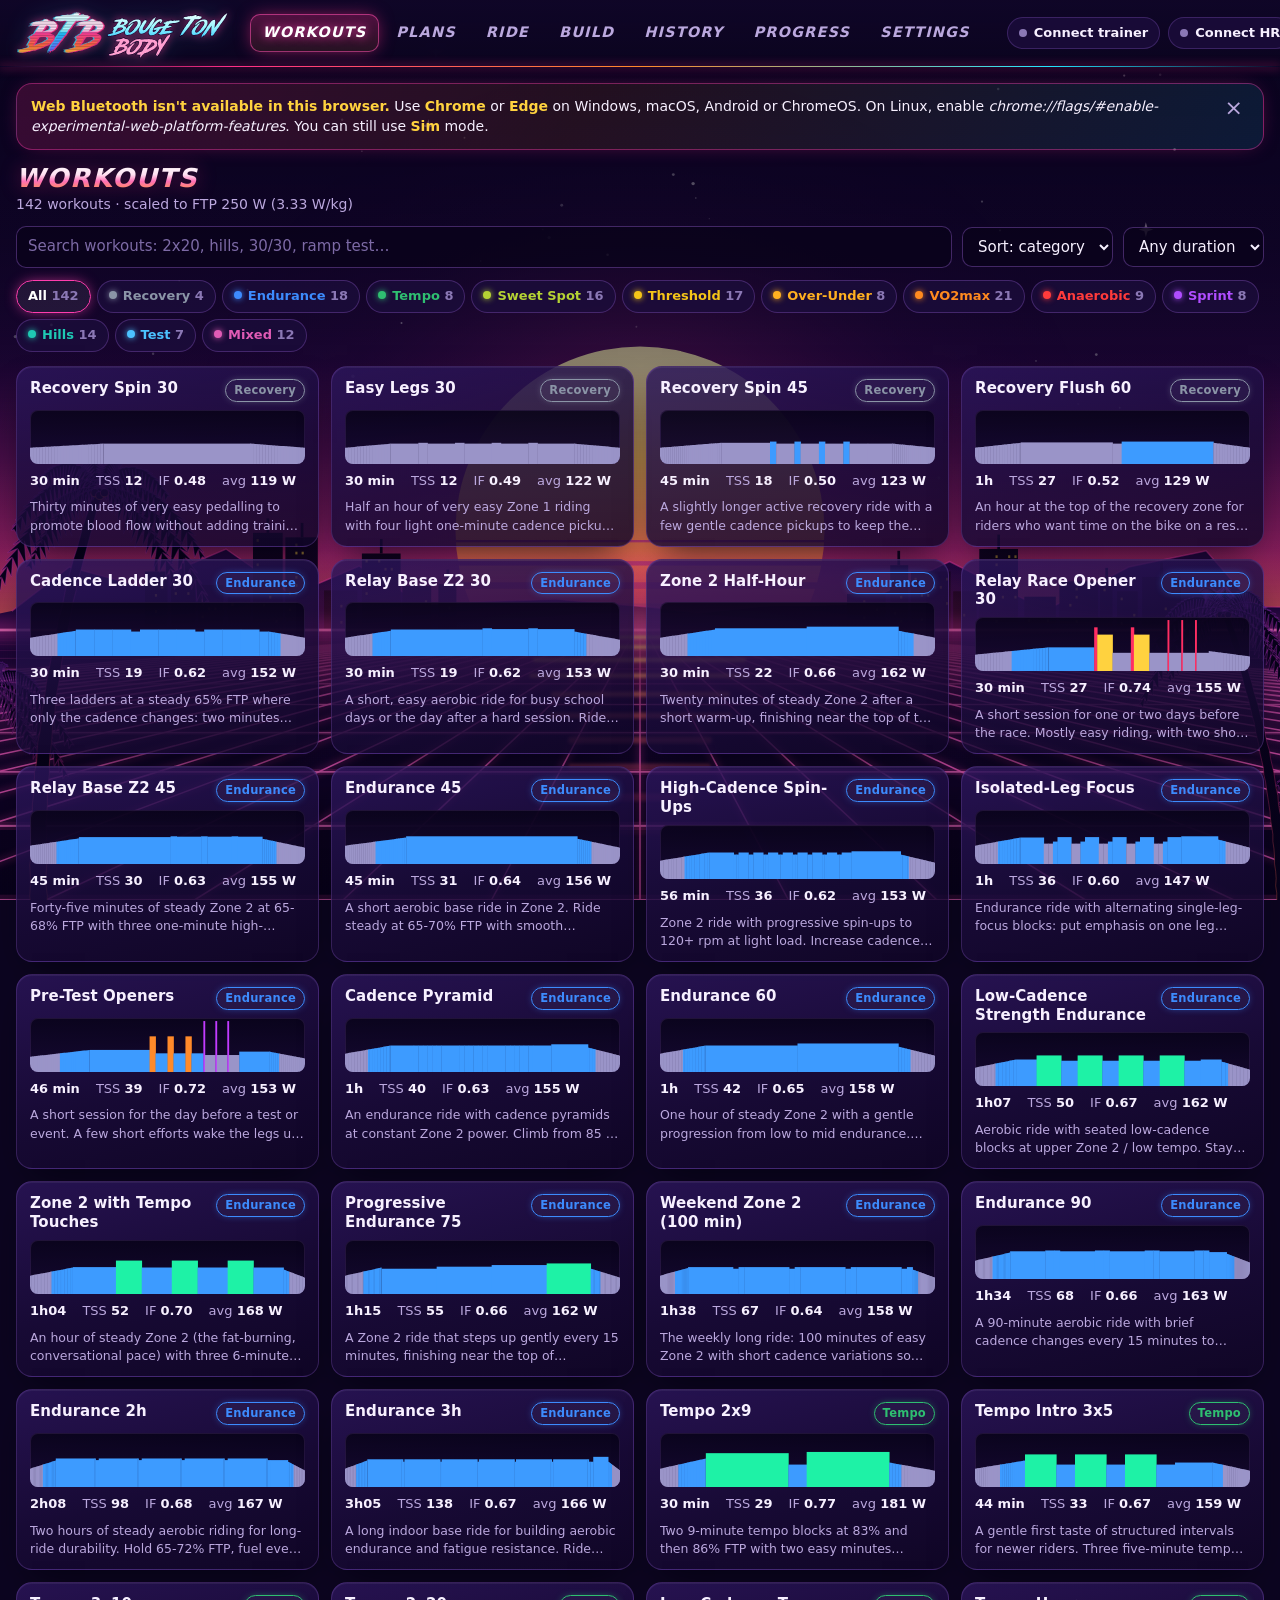
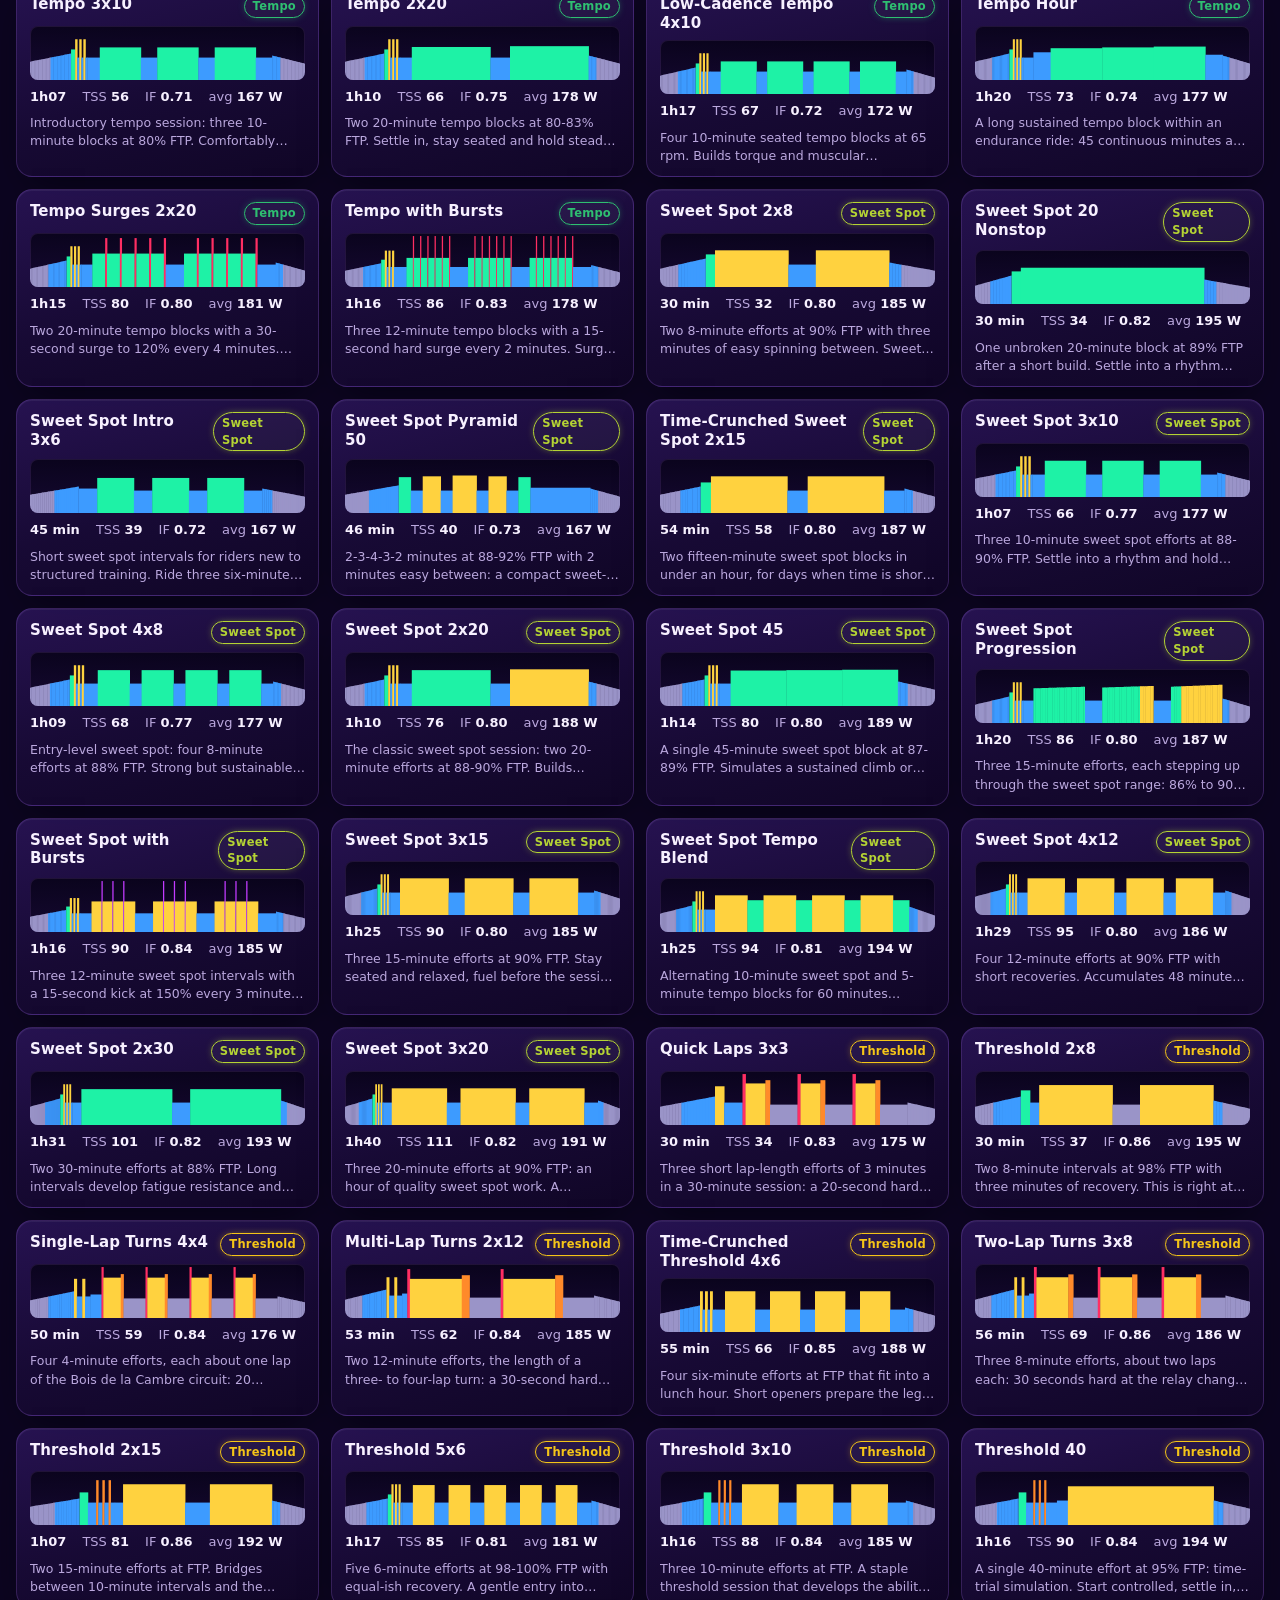
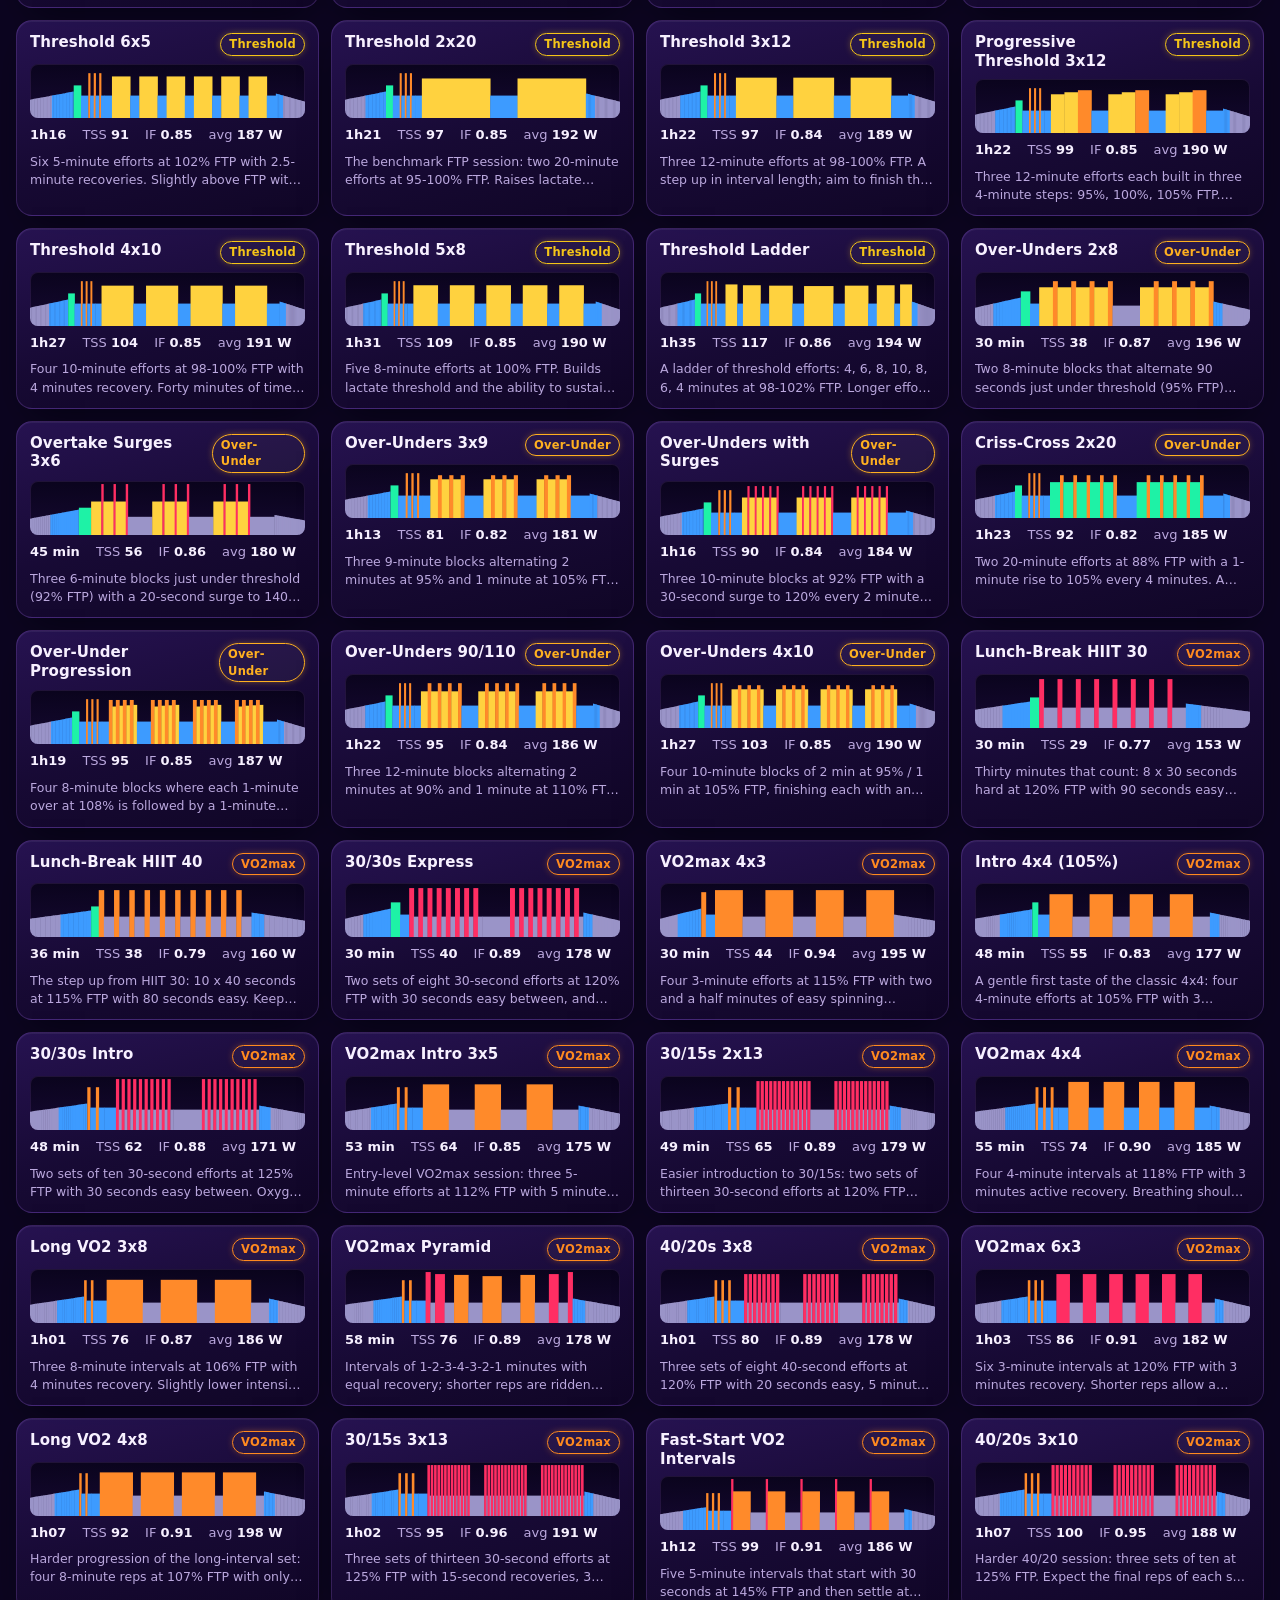
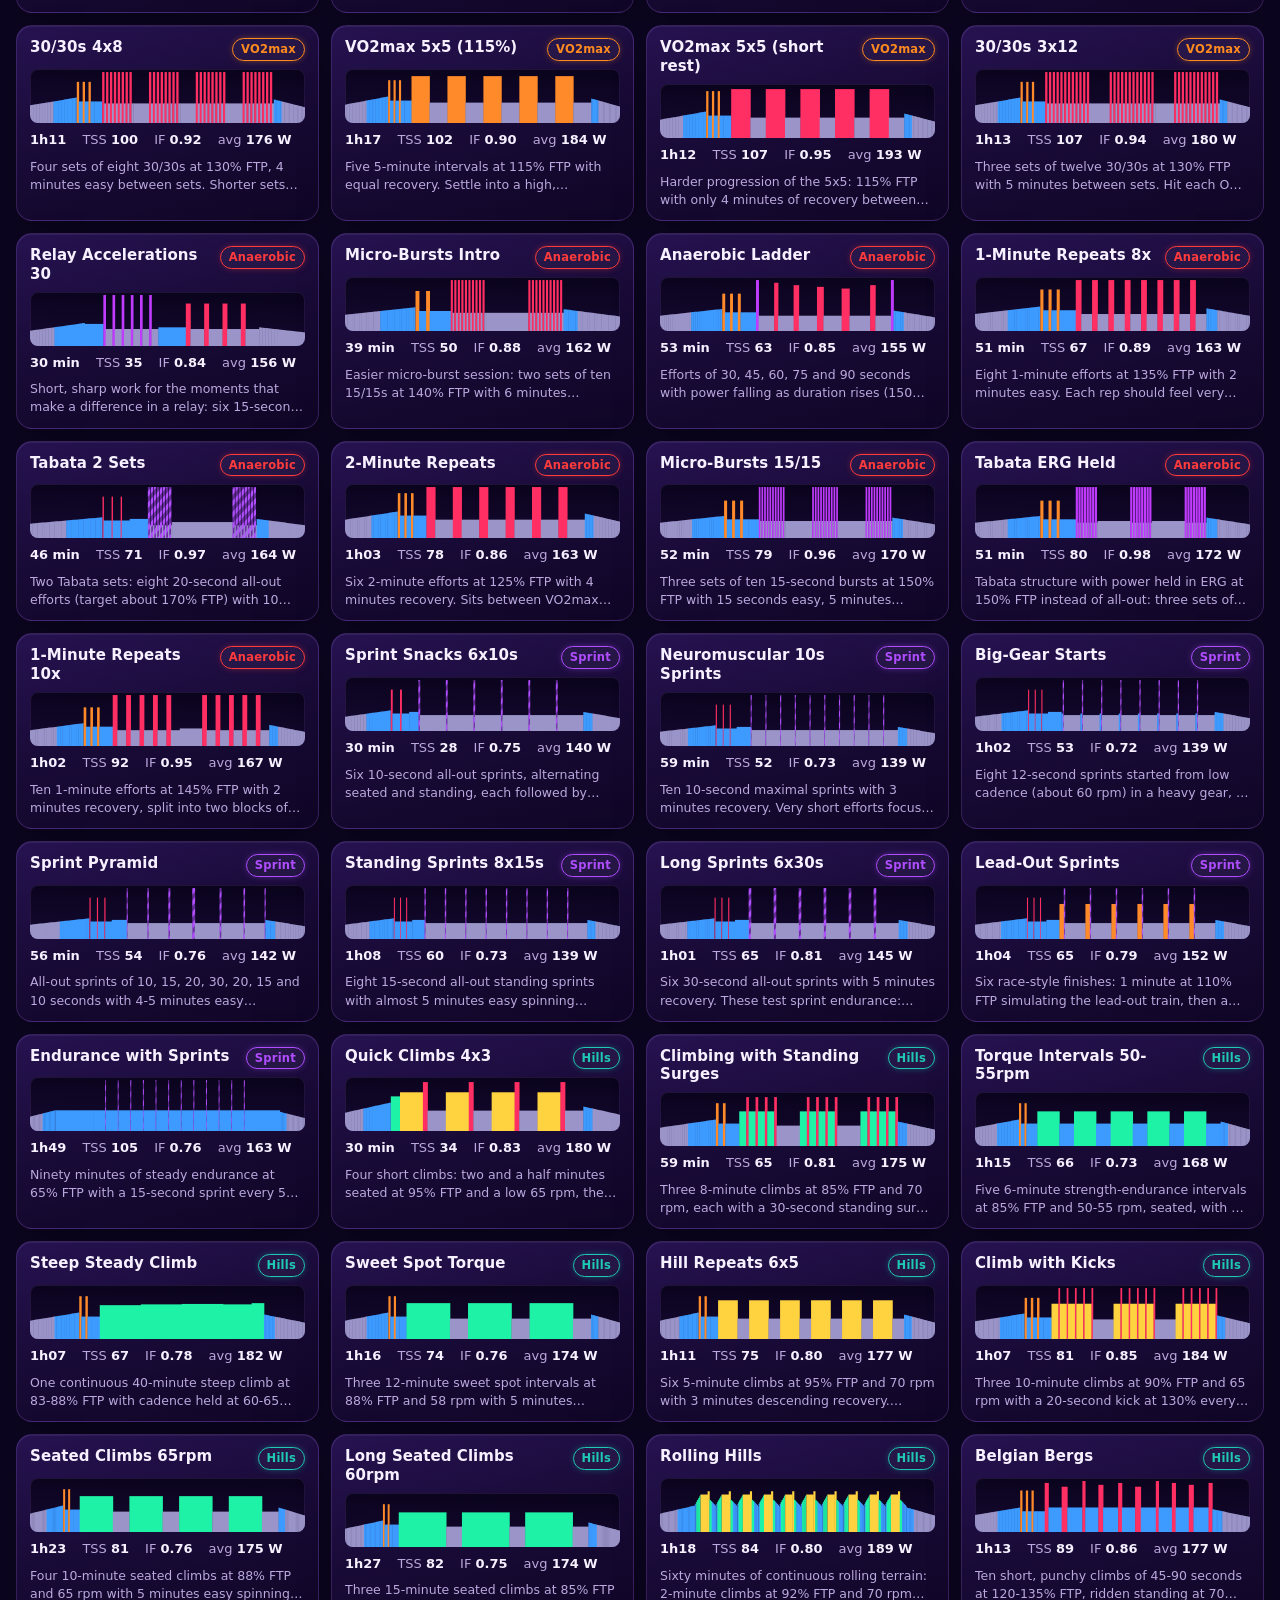
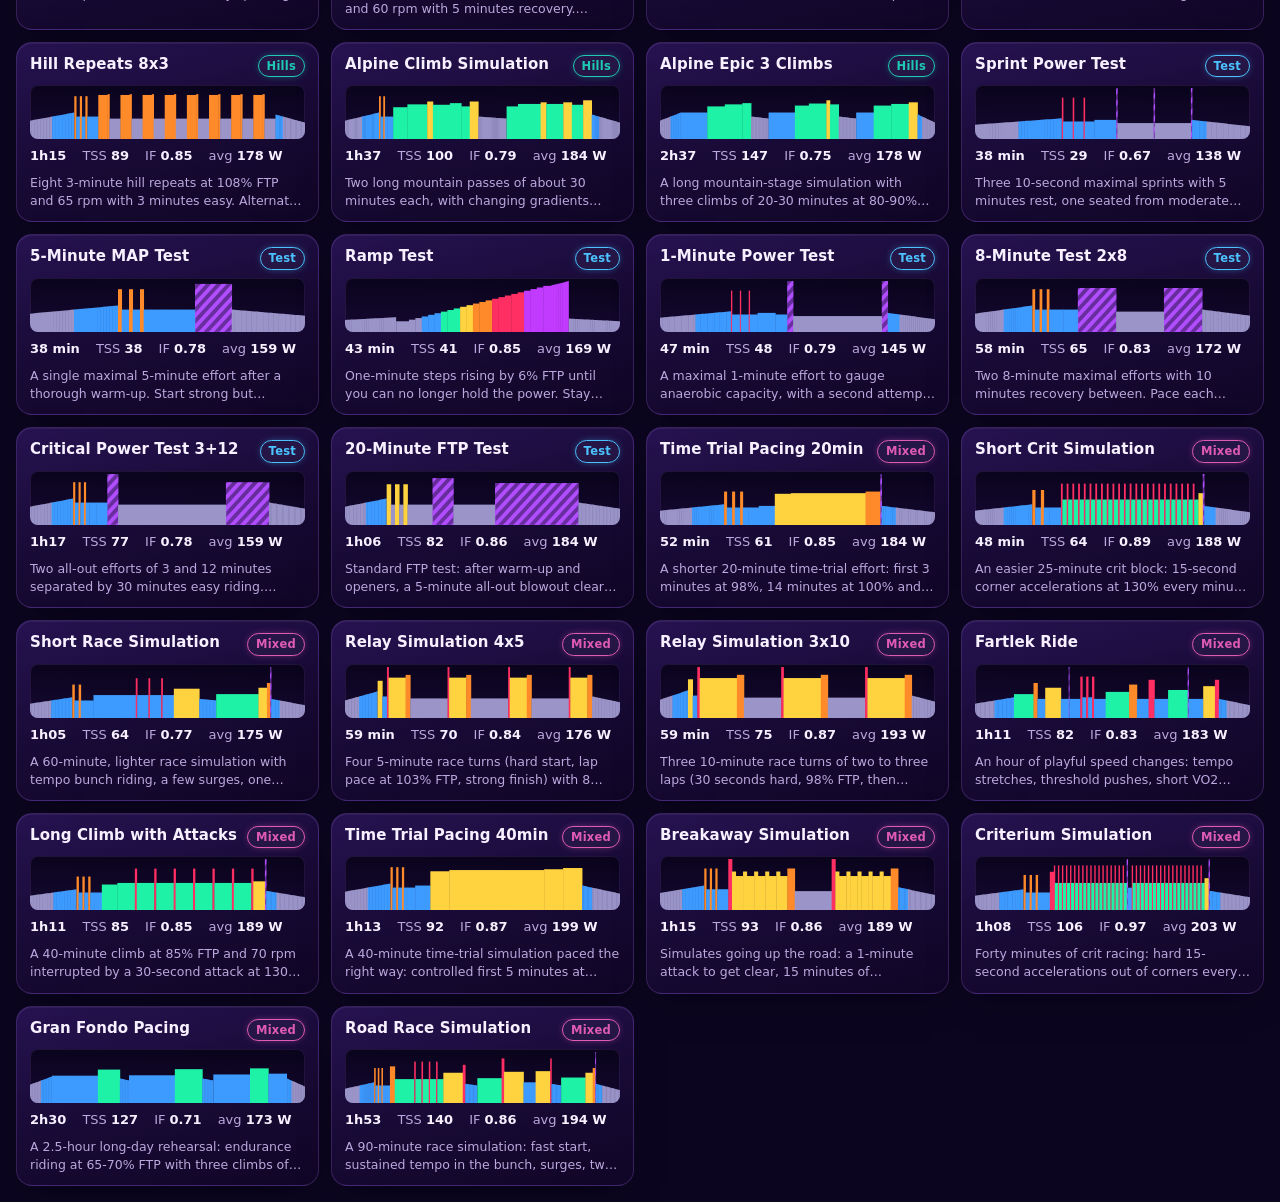
==== commit c9e0b781: "Ride screen: flames, cadence dial, countdowns, coach; see-through panels; history on phones - From t" ====
--- a/index.html
+++ b/index.html
@@ -8,7 +8,7 @@
 <meta name="apple-mobile-web-app-title" content="BTB">
 <meta name="mobile-web-app-capable" content="yes">
 <meta name="description" content="Structured indoor cycling workouts with ERG control for Bluetooth smart trainers, live gauges, training plans and ride analytics.">
-<meta http-equiv="Content-Security-Policy" content="default-src 'none'; script-src 'sha256-6Mek5BSJeZl45jwr9LpC8pw4iV8MAJKYxo2aMoqiXpM=' 'sha256-HakM6aSI6dBVJhdMb+XZkjKqptx5CR/NJne8+XnAIl4='; style-src 'unsafe-inline'; img-src 'self' data: blob:; media-src blob: mediastream:; connect-src https: http://localhost:* http://127.0.0.1:*; base-uri 'none'; form-action 'none'; object-src 'none'">
+<meta http-equiv="Content-Security-Policy" content="default-src 'none'; script-src 'sha256-6Mek5BSJeZl45jwr9LpC8pw4iV8MAJKYxo2aMoqiXpM=' 'sha256-CMI53ryfq+qTdnfXckpOdRNTkbeDPGql7ci7ZG9JiBc='; style-src 'unsafe-inline'; img-src 'self' data: blob:; media-src blob: mediastream:; connect-src https: http://localhost:* http://127.0.0.1:*; base-uri 'none'; form-action 'none'; object-src 'none'">
 <script>/* shows script errors on the page: browsers like Bluefy have no console */(function(){function show(m){var d=document.createElement('pre');d.style.cssText='position:fixed;left:0;right:0;bottom:0;z-index:99999;margin:0;padding:10px 12px;background:#5a0b1e;color:#fff;font:12px/1.4 monospace;white-space:pre-wrap;max-height:40vh;overflow:auto';d.textContent=m+'  (tap to close)';d.onclick=function(){d.remove()};(document.body||document.documentElement).appendChild(d)}addEventListener('error',function(e){if(e&&e.message)show('Error: '+e.message+(e.lineno?' (line '+e.lineno+')':''))});addEventListener('unhandledrejection',function(e){var r=e&&e.reason;if(r&&r.name==='SyntaxError')show('Error: '+r.message)});document.addEventListener('securitypolicyviolation',function(e){show('Blocked by the page security policy: '+e.violatedDirective+' '+(e.blockedURI||''))})})();</script>
 <meta name="referrer" content="strict-origin-when-cross-origin">
 <title>BTB – Bouge Ton Body</title>
@@ -195,23 +195,20 @@
 .gmain .gtimes b{font-size:clamp(16px,2.4vw,24px);font-weight:850}
 .gmain.t-el .gl{display:none}
 .ride .gmain .ng .ng-val{fill:var(--gc)}
-/* from yellow (threshold) up: the number glows, then colours flicker, then the dial shakes */
-.gmain[data-fx] svg{transform-origin:50% 55%}
+/* from yellow (threshold) up: the number glows, then the colours flicker and go wild (flames and shaking: parts/z3-ridefx.js) */
 .gmain[data-fx="4"] .ng-val{animation:fxPulse 1.1s ease-in-out infinite}
 .gmain[data-fx="5"] .ng-val{animation:fxPulse .6s ease-in-out infinite}
-.gmain[data-fx="5"] svg{animation:fxHue 1.4s linear infinite}
-.gmain[data-fx="6"] svg{animation:fxShake .14s linear infinite,fxHue .9s linear infinite}
+.gmain[data-fx="5"] svg.ng{animation:fxHue 1.4s linear infinite}
+.gmain[data-fx="6"] svg.ng{animation:fxHue .9s linear infinite}
 .gmain[data-fx="6"] .ng-val{animation:fxPulse .35s ease-in-out infinite}
-.gmain[data-fx="7"] svg{animation:fxShake2 .09s linear infinite,fxCrazy .5s linear infinite}
+.gmain[data-fx="7"] svg.ng{animation:fxCrazy .5s linear infinite}
 .gmain[data-fx="7"] .ng-val{animation:fxPulse .22s ease-in-out infinite}
 .gmain[data-fx="6"],.gmain[data-fx="7"]{box-shadow:0 0 28px -6px var(--gc),inset 0 0 22px -12px var(--gc)}
 .ng .ng-val{transform-box:fill-box;transform-origin:center}
 @keyframes fxPulse{0%,100%{transform:scale(1);filter:drop-shadow(0 0 2px var(--gc))}50%{transform:scale(1.07);filter:drop-shadow(0 0 9px var(--gc))}}
 @keyframes fxHue{0%,100%{filter:hue-rotate(0)}50%{filter:hue-rotate(-28deg) saturate(1.4)}}
-@keyframes fxShake{0%{transform:translate(0,0)}25%{transform:translate(1.5px,-1px)}50%{transform:translate(-1.5px,1px)}75%{transform:translate(1px,1.5px)}100%{transform:translate(0,0)}}
-@keyframes fxShake2{0%{transform:translate(0,0) rotate(0)}25%{transform:translate(3px,-2px) rotate(.8deg)}50%{transform:translate(-3px,2px) rotate(-.8deg)}75%{transform:translate(2px,3px) rotate(.5deg)}100%{transform:translate(0,0) rotate(0)}}
 @keyframes fxCrazy{0%{filter:hue-rotate(0) saturate(1.6) brightness(1.15)}100%{filter:hue-rotate(360deg) saturate(1.6) brightness(1.15)}}
-@media (prefers-reduced-motion:reduce){ .gmain[data-fx] svg,.gmain[data-fx] .ng-val{animation:none!important} }
+@media (prefers-reduced-motion:reduce){ .gmain[data-fx] svg.ng,.gmain[data-fx] .ng-val{animation:none!important} }
 .ride .chartbox{padding:8px;position:relative}
 .ride .chartbox canvas{position:absolute;left:8px;top:8px;width:calc(100% - 16px);height:calc(100% - 16px)}
 /* fitted to the window (set by fitRide): the page itself never scrolls while this screen is shown */
@@ -296,7 +293,11 @@
 .pad{padding:16px}
 .toast{position:fixed;left:50%;bottom:24px;transform:translateX(-50%);z-index:200;background:var(--panel2);border:1px solid var(--line2);padding:10px 16px;border-radius:12px;box-shadow:var(--shadow);font-weight:600;font-size:14px;max-width:calc(100vw - 32px)}
 @media (max-width:860px){.toast{bottom:92px}}
-.hist{padding:12px 14px;display:grid;grid-template-columns:1fr auto;gap:8px;align-items:center;margin-bottom:10px}
+.hist{padding:12px 14px;display:grid;grid-template-columns:minmax(0,1fr) auto;gap:8px;align-items:center;margin-bottom:10px}
+.hist > .row{justify-content:flex-end;gap:6px}
+.hist .kv{gap:4px 14px}
+/* phones: the buttons go under the ride's figures instead of squeezing them into a narrow column */
+@media (max-width:700px){ .hist{grid-template-columns:minmax(0,1fr)} .hist > .row{justify-content:flex-start} }
 .hist .mini{grid-column:1/-1;height:40px;background:var(--bg2);border-radius:8px;overflow:hidden}
 .hist .mini svg{width:100%;height:100%;display:block}
 kbd{background:var(--panel2);border:1px solid var(--line2);border-bottom-width:2px;border-radius:5px;padding:0 5px;font-size:12px}
@@ -335,7 +336,7 @@
 /* phones: compact two-row control bar */
 @media (max-width:640px), (max-height:520px) and (orientation:landscape){
   #rideMain .controls{gap:6px;padding:6px}
-  #cIntDn5,#cIntUp5,#cFreeDn5,#cFreeUp5,#cBack,#cFull,.kbdhint{display:none!important}
+  #cIntDn5,#cIntUp5,#cFreeDn5,#cFreeUp5,#cBack,#cFull,#cFont,.kbdhint{display:none!important}
   .controls .grp{padding:2px;gap:4px;border:0}
   .controls .grp .val{min-width:58px}
   #cStart{padding-left:12px;padding-right:12px}
@@ -779,7 +780,7 @@
   --font-display:"Avenir Next Condensed","Futura","Bahnschrift","DIN Condensed","Roboto Condensed","Arial Narrow",system-ui,-apple-system,"Segoe UI",sans-serif;
   --neon-pink:#ff2e88; --neon-hot:#ff3dae; --neon-orange:#ff8a2a; --neon-gold:#ffd23f; --neon-cyan:#22e6ff; --neon-violet:#b03bff;
   --sunset:linear-gradient(135deg,#ff2e88 0%,#ff4f6a 45%,#ff7a2e 100%);
-  --glass:linear-gradient(165deg,rgba(44,22,92,.94) 0%,rgba(26,12,58,.95) 55%,rgba(17,7,40,.96) 100%);
+  --glass:linear-gradient(165deg,rgba(44,22,92,var(--pa,.82)) 0%,rgba(26,12,58,var(--pa,.82)) 55%,rgba(17,7,40,var(--pa,.82)) 100%);
   --edge:rgba(184,120,255,.22);
   --ng-track:#1b0b3a; --ng-face1:#2a1458; --ng-face2:#0e0526; --ng-tick:#f3e6ff; --ng-label:#c7b4ec; --ng-unit:#bba8de; --ng-val:#ffffff;
   scrollbar-color:#4a2c7e #0c0520;
@@ -934,6 +935,7 @@
 :root[data-theme="neon"] nav.bottom button.on svg{color:#ff6fbf;filter:drop-shadow(0 0 4px rgba(255,61,174,.95))}
 
 /* ---------- surfaces ---------- */
+:root[data-theme="neon"] .rtiles{background:var(--glass);border-color:var(--edge)}
 :root[data-theme="neon"] .card{background:var(--glass);border-color:var(--edge);
   box-shadow:0 14px 34px -16px rgba(3,0,14,.9),inset 0 1px 0 rgba(255,255,255,.06)}
 :root[data-theme="neon"] .banner{border-color:rgba(255,61,174,.4);background:linear-gradient(120deg,rgba(255,46,136,.18),rgba(255,138,42,.10) 45%,rgba(34,230,255,.10));box-shadow:0 0 22px -10px rgba(255,46,136,.6)}
@@ -944,7 +946,7 @@
 /* hero cards: sunset gradient edge (pink top-left -> cyan bottom-right) */
 :root[data-theme="neon"] .ride .ivl,:root[data-theme="neon"] .gauge,:root[data-theme="neon"] .noride,:root[data-theme="neon"] .gate .gbox{
   border:1px solid transparent;
-  background:linear-gradient(165deg,#2a1559 0%,#1a0b3d 52%,#12072e 100%) padding-box,
+  background:linear-gradient(165deg,rgba(42,21,89,var(--pa,.82)) 0%,rgba(26,11,61,var(--pa,.82)) 52%,rgba(18,7,46,var(--pa,.82)) 100%) padding-box,
              linear-gradient(140deg,rgba(255,61,174,.75),rgba(150,80,255,.22) 38%,rgba(150,80,255,.14) 62%,rgba(34,230,255,.6)) border-box;
   box-shadow:0 18px 40px -18px rgba(3,0,14,.95),0 0 26px -16px rgba(255,46,136,.7)}
 
@@ -1044,7 +1046,7 @@
 :root[data-theme="neon"] .controls .grp .val{font-family:var(--font-display);font-style:italic;font-weight:900;font-stretch:condensed;font-size:1.15em;letter-spacing:.02em}
 :root[data-theme="neon"] .controls .grp .lab{color:#c3afe6}
 @media (max-width:1000px){
-  :root[data-theme="neon"] #rideMain .controls{background:linear-gradient(180deg,rgba(34,16,74,.96),rgba(18,8,42,.97));border-color:rgba(255,61,174,.35);box-shadow:0 12px 40px -6px rgba(3,0,14,.9),0 0 26px -12px rgba(255,46,136,.8)}
+  :root[data-theme="neon"] #rideMain .controls{background:linear-gradient(180deg,rgba(34,16,74,max(var(--pa,.82),.7)),rgba(18,8,42,max(var(--pa,.82),.7)));border-color:rgba(255,61,174,.35);box-shadow:0 12px 40px -6px rgba(3,0,14,.9),0 0 26px -12px rgba(255,46,136,.8)}
 }
 
 /* ---------- history, settings ---------- */
@@ -1119,6 +1121,93 @@
 @media (prefers-reduced-motion:reduce){
   :root[data-theme="neon"] .wcard,:root[data-theme="neon"] .ivl .prog i,:root[data-theme="neon"] .hist{transition:none}
   :root[data-theme="neon"] .wcard:hover{transform:none}
+}
+
+/* ---- parts/z3-ridefx.css ---- */
+/* ---- ride-screen extras: flames canvas, cadence mini gauge, countdowns, coach messages, text size ---- */
+#rideGrid{position:relative}
+#rideMain{position:relative}
+#rideFx{position:absolute;left:-6px;top:-6px;width:calc(100% + 12px);height:calc(100% + 12px);pointer-events:none;z-index:4}
+.ride .gmain{container-type:size;will-change:transform}
+
+/* cadence: a small dial in the corner of the power gauge, the target mark (90 rpm) standing straight up */
+.ride .gmain .gcad{position:absolute;right:8px;bottom:8px;width:84px;width:clamp(58px,min(21cqw,40cqh),136px);z-index:2;pointer-events:none}
+.ride .gmain.nocad .gcad{display:none}
+.ride .gmain .gcad svg{display:block;flex:none;width:100%;height:auto;max-width:none}
+.gcad .gc-tr{fill:none;stroke:rgba(255,255,255,.13);stroke-width:7;stroke-linecap:round}
+.gcad .gc-v{fill:none;stroke:var(--cc,#555);stroke-width:7;stroke-linecap:round;transition:stroke-dashoffset .4s ease,stroke .3s;filter:drop-shadow(0 0 3px var(--cc,#555))}
+.gcad .gc-tg{transition:transform .4s ease}
+.gcad .gc-tg path{stroke:#fff;stroke-width:2.8;stroke-linecap:round;filter:drop-shadow(0 0 2px #000)}
+.gcad .gc-tg text{fill:var(--muted);font-size:10px;font-weight:800}
+.gcad .gc-n{fill:var(--cc,#fff);font-size:25px;font-weight:850}
+.gcad .gc-u{fill:var(--muted);font-size:9.5px;font-weight:700;letter-spacing:.08em}
+/* narrow or square gauge card: the power dial shrinks a little and leaves the bottom-right corner to the cadence dial */
+@container (max-aspect-ratio: 13/10){
+  .ride .gmain:not(.nocad) svg.ng{margin-bottom:clamp(24px,min(22cqw,17cqh),88px)}
+  .ride .gmain:not(.nocad) .gs{text-align:left;padding-right:min(34cqw,150px);padding-left:4px}
+  .ride .gmain .gcad{width:72px;width:clamp(54px,min(30cqw,26cqh),118px);right:4px;bottom:4px}
+}
+
+/* countdown: big outlined digits low on the screen (over the chart / table, never over the power number), a solid label under them */
+.rcue{position:fixed;left:50%;top:auto;bottom:max(13vh,96px);z-index:85;transform:translateX(-50%);display:none;flex-direction:column;align-items:center;pointer-events:none;text-align:center;max-width:94vw}
+.rcue.on{display:flex}
+body:not(.ridefit) .rcue{display:none!important} /* only on the ride screen (a ride keeps running behind other tabs) */
+.rcue b{display:block;font-size:min(30vw,22vh,240px);line-height:.92;font-weight:900;font-style:normal;color:transparent;-webkit-text-stroke:3px var(--cc);
+  text-shadow:0 0 36px var(--cc);opacity:.6;font-variant-numeric:tabular-nums}
+.rcue b.sm{font-size:min(20vw,22vh,180px);color:var(--cc);opacity:.85}
+.rcue span{margin-top:8px;font-size:calc(22px * var(--rfs,1));font-weight:850;color:#fff;background:rgba(8,5,20,.78);border:2px solid var(--cc);padding:6px 18px;border-radius:999px;
+  box-shadow:0 0 22px var(--cc);white-space:nowrap;max-width:94vw;overflow:hidden;text-overflow:ellipsis}
+.rcue.tick b{animation:cueTick .9s ease-out}
+.rcue.end b{-webkit-text-stroke-width:4px}
+.rcue.zero b,.rcue.go b{animation:cueBoom 1.4s ease-out forwards}
+@keyframes cueTick{0%{transform:scale(1.3);opacity:.95}100%{transform:scale(1);opacity:.6}}
+@keyframes cueBoom{0%{transform:scale(.7);opacity:1}60%{transform:scale(1.25);opacity:.9}100%{transform:scale(1.6);opacity:0}}
+:root[data-theme="neon"] .rcue b{font-family:var(--font-display);font-style:italic}
+
+/* coach messages: a pill at the top of the ride screen */
+.rcoach{position:absolute;left:50%;top:4px;z-index:6;max-width:min(92%,640px);transform:translate(-50%,-10px);opacity:0;pointer-events:none;
+  font-size:calc(16px * var(--rfs,1));font-weight:800;line-height:1.3;color:#fff;text-align:center;background:rgba(8,5,20,.86);border:2px solid var(--cc);
+  border-radius:18px;padding:8px 18px;box-shadow:0 0 26px -4px var(--cc);transition:opacity .35s ease,transform .35s ease}
+.rcoach.on{opacity:1;transform:translate(-50%,0)}
+@media (prefers-reduced-motion:reduce){ .rcue b{animation:none!important} .rcoach{transition:none} }
+
+/* bigger labels on the step list (left) and the stats table (right); everything follows the text-size button (--rfs) */
+#rideMain .steps .sh{font-size:calc(12.5px * var(--rfs,1))}
+#rideMain .steps li{font-size:calc(15px * var(--rfs,1));grid-template-columns:4px 4.4em minmax(0,1fr) auto}
+#rideMain .steps li .w{min-width:3.6em}
+#rideMain .steps li .c{font-size:calc(12px * var(--rfs,1))}
+#rideMain .rrow .k{font-size:clamp(calc(11px * var(--rfs,1)),calc(27cqh * var(--rfs,1)),calc(14.5px * var(--rfs,1)))}
+#rideMain .rrow .v{font-size:clamp(calc(13px * var(--rfs,1)),calc(48cqh * var(--rfs,1)),calc(27px * var(--rfs,1)))}
+#rideMain .rrow .s{font-size:clamp(calc(9.5px * var(--rfs,1)),calc(18cqh * var(--rfs,1)),calc(12px * var(--rfs,1)))}
+#rideMain .gmain .gtimes small{font-size:calc(11px * min(var(--rfs,1),1.15))}
+#rideMain .gmain .gtimes b{font-size:calc(clamp(16px,2.4vw,24px) * min(var(--rfs,1),1.2))}
+#rideMain .gauge .gs{font-size:calc(12.5px * min(var(--rfs,1),1.1));white-space:nowrap;overflow:hidden;text-overflow:ellipsis}
+#rideMain .ivl .wname{font-size:calc(13px * var(--rfs,1))}
+#rideMain .ivl .iname{font-size:calc(19px * var(--rfs,1))}
+#rideMain .ivl .tgt .w{font-size:calc(46px * var(--rfs,1))}
+#rideMain .ivl .tgt .u{font-size:calc(18px * var(--rfs,1))}
+#rideMain .ivl .tgt .pct{font-size:calc(15px * var(--rfs,1))}
+#rideMain .ivl .left{font-size:calc(38px * var(--rfs,1))}
+#rideMain .ivl .left small{font-size:calc(14px * var(--rfs,1))}
+#rideMain .ivl .next{font-size:calc(13.5px * var(--rfs,1))}
+@media (min-width:641px) and (max-height:820px){
+  #rideMain .ivl .iname{font-size:calc(16px * var(--rfs,1))} #rideMain .ivl .tgt .w{font-size:calc(36px * var(--rfs,1))}
+  #rideMain .ivl .left{font-size:calc(30px * var(--rfs,1))} #rideMain .ivl .wname{font-size:calc(12px * var(--rfs,1))}
+}
+@media (max-width:640px){
+  #rideMain .steps .sh{font-size:calc(11px * var(--rfs,1))}
+  #rideMain .steps li{font-size:calc(13.5px * var(--rfs,1));grid-template-columns:3px 3.7em minmax(0,1fr)}
+  #rideMain .gauge .gs{font-size:calc(11px * min(var(--rfs,1),1.1))}
+  #rideMain .ivl .wname{font-size:calc(11.5px * min(var(--rfs,1),1.15))} #rideMain .ivl .iname{font-size:calc(15px * min(var(--rfs,1),1.15))}
+  #rideMain .ivl .tgt .w{font-size:calc(30px * min(var(--rfs,1),1.15))} #rideMain .ivl .tgt .u{font-size:calc(13px * min(var(--rfs,1),1.15))} #rideMain .ivl .tgt .pct{font-size:calc(11.5px * min(var(--rfs,1),1.15))}
+  #rideMain .ivl .left{font-size:calc(30px * min(var(--rfs,1),1.15))} #rideMain .ivl .left small{font-size:calc(10.5px * min(var(--rfs,1),1.15))}
+  .rcoach{font-size:calc(14px * var(--rfs,1));padding:6px 12px;top:2px}
+  .rcue span{font-size:calc(17px * var(--rfs,1))}
+}
+@media (max-height:520px) and (orientation:landscape){
+  #rideMain .ivl .iname{font-size:calc(14px * var(--rfs,1))} #rideMain .ivl .tgt .w{font-size:calc(26px * var(--rfs,1))}
+  #rideMain .ivl .left{font-size:calc(24px * var(--rfs,1))} #rideMain .ivl .left small{font-size:calc(10px * var(--rfs,1))}
+  #rideMain .steps li{font-size:calc(13px * var(--rfs,1));grid-template-columns:3px 3.7em minmax(0,1fr)}
 }
 
 </style>
@@ -1228,6 +1317,7 @@
         <div class="grp" id="grpSkip"><button class="btn sm" id="cBack" title="Previous interval" aria-label="Previous interval">⏮</button><button class="btn sm" id="cSkip" title="Next interval (N)" aria-label="Next interval">⏭</button></div>
         <div class="grp" id="grpMode"><span class="lab">Mode</span><button class="btn sm" id="cErg">ERG</button><button class="btn sm" id="cSlope">Slope</button></div>
         <span class="spacer"></span>
+        <button class="btn ghost" id="cFont" title="Text size" aria-label="Text size"><span style="font-size:.8em">A</span>A</button>
         <button class="btn ghost" id="cCustom" title="Customize the ride screen" aria-label="Customize the ride screen">⚙</button>
         <button class="btn ghost" id="cFull" title="Full screen">⛶</button>
         <button class="btn danger" id="cEnd">End &amp; save</button>
@@ -1279,6 +1369,8 @@
       <div class="form">
         <div class="field"><label>Language</label><select id="sLang"><option value="">Automatic (browser language)</option><option value="en">English</option><option value="fr">Français</option></select></div>
         <div class="field"><label>Theme</label><select id="sTheme"><option value="neon">Neon Miami</option><option value="classic">Classic</option></select></div>
+        <div class="field"><label>Panel transparency</label><select id="sPanelA"><option value="0.96">None (solid)</option><option value="0.82">Light</option><option value="0.68">Medium</option><option value="0.54">Strong</option><option value="0.4">Maximum</option></select></div>
+        <div class="field"><label>Ride screen text size</label><select id="sRideFont"><option value="0.85">85%</option><option value="1">100%</option><option value="1.15">115%</option><option value="1.3">130%</option><option value="1.5">150%</option></select></div>
         <div class="field"><label>Power display smoothing</label><select id="sSmooth"><option value="1">Instant</option><option value="3">3 s average</option><option value="5">5 s average</option><option value="10">10 s average</option></select></div>
         <div class="field"><label>Auto-pause</label><select id="sAutoPause"><option value="1">On (pause when you stop pedalling)</option><option value="0">Off</option></select></div>
         <div class="field"><label>Sound cues</label><select id="sSound"><option value="1">On (countdown beeps)</option><option value="0">Off</option></select></div>
@@ -1289,6 +1381,7 @@
     <div class="card pad hidden" style="margin-top:12px" id="acctCard">
       <div class="row"><h3>Account</h3><span class="spacer"></span><span class="badge" id="syncBadge" style="color:var(--ok)">cloud sync on</span></div>
       <p class="muted" style="margin:6px 0 10px;font-size:14px">Signed in as <b id="acctEmail"></b>. Settings, custom workouts, plan progress and rides are saved to your private cloud space (EU) and follow you to any device.</p>
+      <p class="muted hidden" id="acctWhy" style="font-size:12.5px;line-height:1.45;margin:0 0 10px"></p>
       <div class="row"><button class="btn sm" id="acctSync">Sync now</button><span class="spacer"></span><button class="btn sm danger" id="acctOut">Sign out</button></div>
     </div>
     <div class="card pad" style="margin-top:12px">
@@ -1359,6 +1452,7 @@
       <button type="button" class="btn ghost sm" style="width:100%;margin-top:8px" id="gateBack">Use another email</button>
     </form>
     <div id="gateOffline" class="hidden" style="margin-top:12px"><button class="btn" style="width:100%" id="gateOfflineBtn">Ride offline (sync later)</button></div>
+    <p class="muted hidden" id="gateWhy" style="font-size:12.5px;line-height:1.45;margin:14px 0 0"></p>
     <p class="dim" style="text-align:center;font-size:12px;margin:14px 0 0" data-i18n>Invite-only. Just invited? Click <b>Accept invitation</b> in the invitation email first; after that, sign in here with a code.</p>
   </div>
 </div>
@@ -1368,7 +1462,7 @@
 <script>
 (() => { // own scope: injected scripts (e.g. Bluefy's Web Bluetooth) may already use global names
 'use strict';
-const I18N_FR = {"Transition":"Transition","Fresh":"Frais","Grey zone":"Zone grise","Optimal":"Optimal","High risk":"Risque élevé","No heart-rate data.":"Pas de données de fréquence cardiaque.","No heart-rate data in this period.":"Pas de données de fréquence cardiaque sur cette période.","No power data.":"Pas de données de puissance.","No power data in this period.":"Pas de données de puissance sur cette période.","Polarized":"Polarisé","Mostly easy with hard efforts on top, little in the middle.":"Surtout du facile avec des efforts intenses en plus, peu d'intensité moyenne.","Pyramidal":"Pyramidal","Lots of easy riding, less tempo/threshold, least above threshold.":"Beaucoup de facile, moins de tempo/seuil, encore moins au-dessus du seuil.","Threshold-heavy":"Axé seuil","More time at tempo/threshold than easy: watch fatigue.":"Plus de temps en tempo/seuil qu'en facile : surveille ta fatigue.","Mixed":"Mixte","An even spread across intensities.":"Une répartition équilibrée entre les intensités.","Low · Z1–2":"Basse · Z1–2","Mid · Z3–4":"Moyenne · Z3–4","High · Z5+":"Haute · Z5+","Analytics unavailable":"Analyses indisponibles","The analysis module did not load.":"Le module d'analyse ne s'est pas chargé.","Fitness &amp; form":"Forme de fond et fraîcheur","Fitness (CTL, 42-day load), fatigue (ATL, 7-day) and form (TSB = CTL − ATL).":"Forme de fond (CTL, charge sur 42 jours), fatigue (ATL, sur 7 jours) et fraîcheur (TSB = CTL − ATL).","6w":"6 sem","3m":"3 mois","6m":"6 mois","1y":"1 an","All":"Tout","Fitness":"Forme de fond","Fatigue":"Fatigue","Daily TSS":"TSS du jour","Form":"Fraîcheur","Weekly load":"Charge hebdo","TSS per week, split by time in power zones. Labels: hours ridden.":"TSS par semaine, réparti selon le temps passé dans chaque zone de puissance. Étiquettes : heures roulées.","12w":"12 sem","26w":"26 sem","52w":"52 sem","Power curve":"Courbe de puissance","Best average power for every duration.":"Meilleure puissance moyenne pour chaque durée.","42d":"42 j","90d":"90 j","Time in zones":"Temps par zone","7d":"7 j","Records":"Records","Best efforts: last 90 days and all time. Tap one to open the ride.":"Meilleurs efforts : 90 derniers jours et depuis toujours. Touches-en un pour ouvrir la sortie.","Your progress shows up here":"Ta progression s'affichera ici","Ride any workout or a free ride and save it. After your first rides you'll see:":"Fais une séance ou une sortie libre et enregistre-la. Après tes premières sorties, tu verras :","Fitness, fatigue &amp; form":"Forme de fond, fatigue et fraîcheur","Training load over time, and whether you are fresh or overreaching.":"Ta charge d'entraînement dans le temps, et si tu es frais ou en surcharge.","TSS and hours per week, coloured by intensity.":"TSS et heures par semaine, colorés selon l'intensité.","Power curve &amp; eFTP":"Courbe de puissance et eFTP","Your best power for 1 s to 2 h, a Critical Power fit and an FTP estimate.":"Ta meilleure puissance de 1 s à 2 h, un modèle de puissance critique (CP) et une estimation de ta FTP.","How your training is distributed, power and heart rate.":"La répartition de ton entraînement, en puissance et en fréquence cardiaque.","Best 5 s to 60 min efforts, with the ride they came from.":"Meilleurs efforts de 5 s à 60 min, avec la sortie d'où ils viennent.","Find a workout":"Trouver une séance","ramp / 7 d":"hausse / 7 j","steep":"rapide","vs 7 d ago":"vs il y a 7 j","90 d":"90 j","vs FTP {ftp}":"vs FTP {ftp}","Use as FTP":"Utiliser comme FTP","matches your FTP":"correspond à ta FTP","Needs hard 2–20 min efforts in the last 90 days.":"Il faut des efforts intenses de 2 à 20 min sur les 90 derniers jours.","anaerobic":"anaérobie","fit of {n} bests":"ajusté sur {n} meilleurs efforts","Estimated with eFTP.":"Estimé avec l'eFTP.","This week":"Cette semaine","{n} ride":"{n} sortie","{n} rides":"{n} sorties","last wk {tss} / {dur}":"sem. dernière {tss} / {dur}","Demo data: turn Sim off to change your own FTP":"Données de démo : désactive Sim pour changer ta propre FTP","FTP set to {v} W (eFTP from your 90-day power curve)":"FTP réglée à {v} W (eFTP de ta courbe de puissance sur 90 jours)","Not enough days yet: ride a few more times to see a trend.":"Pas encore assez de jours : roule encore quelques fois pour voir une tendance.","FORM":"FRAÎCHEUR","Load":"Charge","This wk":"Cette sem.","avg {v}":"moy. {v}","this week":"cette semaine","Rides":"Sorties","Time":"Temps","Work":"Travail","Distance":"Distance","No rides with power data in this period.":"Aucune sortie avec des données de puissance sur cette période.","No analysed rides yet: the power curve appears once rides with per-second data are analysed.":"Aucune sortie analysée pour l'instant : la courbe de puissance apparaît dès que des sorties enregistrées seconde par seconde sont analysées.","last year":"12 derniers mois","last {n} days":"{n} derniers jours","all time":"depuis toujours","previous year":"12 mois précédents","previous {n} days":"{n} jours précédents","CP model":"Modèle CP","{d} best":"Meilleur sur {d}","Power":"Puissance","Previous":"Précédent","Click to open the ride":"Clique pour ouvrir la sortie","Tap again to open the ride":"Touche à nouveau pour ouvrir la sortie","2-parameter fit of the {n} best efforts between 2 and 20 min":"Modèle à 2 paramètres ajusté sur les {n} meilleurs efforts entre 2 et 20 min","Critical Power fit needs best efforts between 2 and 20 minutes in this period.":"Le modèle de puissance critique a besoin de meilleurs efforts entre 2 et 20 minutes sur cette période.","{dur} pedalling":"{dur} de pédalage","{dur} with heart rate":"{dur} avec fréquence cardiaque","No analysed rides in this period.":"Aucune sortie analysée sur cette période.","Power zones":"Zones de puissance","Heart-rate zones":"Zones de fréquence cardiaque","Records appear once rides with per-second data are analysed.":"Les records apparaissent dès que des sorties enregistrées seconde par seconde sont analysées.","All-time best":"Meilleur de tous les temps","PB":"RP","Duration":"Durée","Last 90 days":"90 derniers jours","All time":"Depuis toujours","Body &amp; energy":"Corps et énergie","Weight trend, energy use and long-term fitness markers. All numbers are estimates.":"Tendance du poids, dépense énergétique et indicateurs de forme à long terme. Tous les chiffres sont des estimations.","sex":"ton sexe","birth year":"ton année de naissance","height":"ta taille","Add your {items} in Settings for BMR, daily energy and heart-rate calorie estimates.":"Ajoute {items} dans les Réglages pour estimer ton métabolisme de base, ta dépense quotidienne et les calories d'après la fréquence cardiaque.","and":"et","Open Settings":"Ouvrir les Réglages","Current":"Actuel","7-day avg · last {kg} {when}":"moy. 7 j · dernière pesée {kg} {when}","today":"aujourd'hui","from Settings":"d'après les Réglages","Per week":"Par semaine","need {v} kg/wk":"il faut {v} kg/sem","trend, last 4 weeks":"tendance des 4 dernières semaines","needs weigh-ins over 5+ days":"il faut des pesées sur au moins 5 jours","To target":"Jusqu'à l'objectif","target {kg} kg reached":"objectif {kg} kg atteint","to gain · target {kg} kg":"à prendre · objectif {kg} kg","to lose · target {kg} kg":"à perdre · objectif {kg} kg","no target weight set":"aucun poids cible défini","ETA":"Date prévue","Now":"Maintenant","on track":"dans les temps","behind":"en retard","goal {date}":"objectif {date}","not trending toward target":"la tendance ne va pas vers l'objectif","needs more weigh-ins":"il faut plus de pesées","set a target in Settings":"fixe un objectif dans les Réglages","Progress to target":"Progression vers l'objectif","Progress to target weight":"Progression vers le poids cible","{kg} kg on {date}":"{kg} kg le {date}","by {date}":"d'ici le {date}","Recent weigh-ins":"Pesées récentes","{n} total":"{n} au total","Today":"Aujourd'hui","Remove weigh-in of {date}":"Supprimer la pesée du {date}","Nothing logged yet. Weigh yourself in the morning, before eating, for the steadiest trend.":"Rien de noté pour l'instant. Pèse-toi le matin, avant de manger, pour une tendance plus régulière.","Log weight":"Noter ton poids","Weight":"Poids","Resting HR":"FC au repos","optional":"facultatif","morning":"le matin","Date":"Date","Update":"Mettre à jour","Save":"Enregistrer","Weigh-ins, the 7-day average and your target.":"Pesées, moyenne sur 7 jours et ton objectif.","Weigh-ins, the 7-day average.":"Pesées et moyenne sur 7 jours.","30d":"30 j","No weigh-ins yet: log your first one to start the trend.":"Aucune pesée pour l'instant : note la première pour lancer la tendance.","No weigh-ins in the last {n} days.":"Aucune pesée sur les {n} derniers jours.","target date {date} →":"échéance {date} →","target {kg} kg {arrow}":"objectif {kg} kg {arrow}","Weigh-in":"Pesée","7-day average":"Moyenne sur 7 jours","Target":"Cible","Needed pace":"Rythme nécessaire","Target {kg} kg":"Objectif {kg} kg","7-day avg":"Moy. 7 j","reached":"atteint","Enter a weight between 25 and 250 kg.":"Saisis un poids entre 25 et 250 kg.","Resting HR should be between 25 and 120 bpm, or leave it empty.":"La FC au repos doit être entre 25 et 120 bpm, ou laisse le champ vide.","Pick a date that is not in the future.":"Choisis une date qui n'est pas dans le futur.","Could not save: {msg}":"Impossible d'enregistrer : {msg}","unknown error":"erreur inconnue","Remove":"Supprimer","needs height &amp; birth year":"il faut ta taille et ton année de naissance","Energy":"Énergie","Estimated daily energy use and calories burned on the bike.":"Dépense énergétique quotidienne estimée et calories brûlées sur le vélo.","BMR":"Métabolisme de base","kcal/day":"kcal/jour","at complete rest":"au repos complet","Rest day":"Jour de repos","BMR × 1.2, light activity":"métabolisme de base × 1,2, activité légère","Average day":"Jour moyen","incl. {kcal} kcal/day riding (28 d)":"dont {kcal} kcal/jour à vélo (28 j)","Rides this week":"Sorties cette semaine","≈ {kg} kg of fat-equivalent":"≈ {kg} kg d'équivalent graisse","{n} ride so far":"{n} sortie pour l'instant","{n} rides so far":"{n} sorties pour l'instant","Ride calories per week":"Calories des sorties par semaine","this week and the 4 before":"cette semaine et les 4 précédentes","Estimates, not medical advice. Ride calories come from the work on the pedals and assume ~24&nbsp;% gross efficiency (heart-rate based, Keytel et&nbsp;al. 2005, when a ride has no power). BMR: Mifflin-St&nbsp;Jeor. Average day = BMR × 1.2 + riding. 1&nbsp;kg of body fat ≈ 7,700&nbsp;kcal.":"Estimations, pas un avis médical. Les calories des sorties viennent du travail sur les pédales, avec un rendement brut d'environ 24&nbsp;% (d'après la fréquence cardiaque, Keytel et&nbsp;al. 2005, quand une sortie n'a pas de puissance). Métabolisme de base : Mifflin-St&nbsp;Jeor. Jour moyen = métabolisme de base × 1,2 + vélo. 1&nbsp;kg de graisse corporelle ≈ 7&nbsp;700&nbsp;kcal.","No rides in the last 5 weeks.":"Aucune sortie sur les 5 dernières semaines.","Ride calories":"Calories à vélo","Fat-equivalent":"Équivalent graisse","Estimate":"Estimation","{delta} since {date}":"{delta} depuis le {date}","90-day CP fit":"modèle CP sur 90 jours","needs 2–20 min efforts":"il faut des efforts de 2 à 20 min","ACSM estimate from best 5-min power":"estimation ACSM d'après ta meilleure puissance sur 5 min","needs a 5-min effort (90 d)":"il faut un effort de 5 min (90 j)","{delta} vs 3–4 wk ago":"{delta} vs il y a 3–4 sem.","logged {when}":"noté {when}","Trends":"Tendances","Long-term markers, one point per week (rolling 90-day bests), resting HR from your log.":"Indicateurs à long terme, un point par semaine (meilleurs efforts glissants sur 90 jours), FC au repos tirée de ton suivi.","Long-term markers, one point per week (rolling 90-day bests).":"Indicateurs à long terme, un point par semaine (meilleurs efforts glissants sur 90 jours).","Trend to chart":"Tendance à afficher","FTP setting":"FTP réglée","eFTP = 96 % of Critical Power, fitted to your best 2–20 min efforts of the 90 days up to each week.":"eFTP = 96 % de la puissance critique, ajustée sur tes meilleurs efforts de 2 à 20 min des 90 jours précédant chaque semaine.","No eFTP yet: it needs hard 2–20 minute efforts.":"Pas encore d'eFTP : il faut des efforts intenses de 2 à 20 minutes.","Week of {date}":"Semaine du {date}","vs FTP":"vs FTP","VO₂max estimate":"Estimation VO₂max","ACSM cycling equation on the best 5-min power: 10.8 × W ÷ kg + 7 (ml/kg/min). A rough estimate that tracks your 5-min form, not a lab value.":"Équation cycliste de l'ACSM appliquée à la meilleure puissance sur 5 min : 10,8 × W ÷ kg + 7 (ml/kg/min). Une estimation approximative qui suit ta forme sur 5 min, pas une valeur de labo.","Best 5 min (90 d)":"Meilleur 5 min (90 j)","No estimate yet: it needs a hard 5-minute effort and your weight on the ride.":"Pas encore d'estimation : il faut un effort intense de 5 minutes et ton poids enregistré sur la sortie.","Estimate from 90-day best 5-min power":"Estimation d'après la meilleure puissance sur 5 min (90 jours)","Morning resting HR":"FC au repos du matin","A resting HR well above your normal can mean fatigue, illness or poor sleep: consider an easy day.":"Une FC au repos bien au-dessus de ta normale peut signaler fatigue, maladie ou mauvais sommeil : prévois une journée facile.","Settings {n} bpm":"Réglages {n} bpm","Ride not found":"Sortie introuvable","Ride analysis: {name}":"Analyse de la sortie : {name}","ride":"sortie","Close analysis":"Fermer l'analyse","Back":"Retour","Completed":"Terminée","Ended early":"Arrêtée avant la fin","Loading ride data…":"Chargement des données de la sortie…","Could not analyse this ride: {msg}":"Impossible d'analyser cette sortie : {msg}","{time} coasting":"{time} en roue libre","Avg power":"Puissance moy.","Norm. power":"Puissance norm.","Max power":"Puissance max","Intensity":"Intensité","{kj} kJ work":"{kj} kJ de travail","Variability":"Variabilité","steady":"stable","variable":"variable","very variable":"très variable","Efficiency":"Efficacité","NP ÷ avg HR":"NP ÷ FC moy.","Pw:HR drift":"Dérive Pw:HR","needs 20 min with HR":"il faut 20 min avec FC","well coupled":"bien couplé","some drift":"légère dérive","strong drift":"forte dérive","Heart rate":"Fréquence cardiaque","Cadence":"Cadence","W′bal low":"W′bal min","{pct}% of W′ left":"{pct}% de W′ restant","Peak power":"Pics de puissance","{n} work intervals":"{n} intervalles d'effort","No per-second data is stored for this ride":"Aucune donnée seconde par seconde n'est enregistrée pour cette sortie","Summary only":"Résumé seulement","{reason}. The detailed chart, intervals and selection stats need the second-by-second recording; the stored analysis below is still available.":"{reason}. Le graphique détaillé, les intervalles et les stats de sélection ont besoin de l'enregistrement seconde par seconde ; l'analyse enregistrée ci-dessous reste disponible.","{reason}. The detailed chart, intervals and selection stats need the second-by-second recording.":"{reason}. Le graphique détaillé, les intervalles et les stats de sélection ont besoin de l'enregistrement seconde par seconde.","Power &amp; heart rate":"Puissance et fréquence cardiaque","Touch to inspect · long-press and drag to select a range":"Touche pour inspecter · appui long puis glisse pour sélectionner une plage","Hover to inspect · drag to select a range · double-click to reset zoom":"Survole pour inspecter · glisse pour sélectionner une plage · double-clic pour réinitialiser le zoom","Raw":"Brut","Intervals":"Intervalles","Tap a row to select it on the chart.":"Touche une ligne pour la sélectionner sur le graphique.","Detected from the recording.":"Détectés dans l'enregistrement.","Time pedalling in each zone · FTP {ftp} W":"Temps de pédalage dans chaque zone · FTP {ftp} W","Max HR {n} bpm":"FC max {n} bpm","This ride vs your best of the 90 days before it.":"Cette sortie face à tes meilleurs efforts des 90 jours précédents.","This ride":"Cette sortie","90-day best before":"Meilleur des 90 jours précédents","All-time PB":"Record absolu","90-day PB":"Record sur 90 jours","90-day best":"Meilleur sur 90 jours","No power recorded.":"Aucune puissance enregistrée.","Your first analysed ride: every duration is a baseline for future PBs.":"Ta première sortie analysée : chaque durée sert de référence pour tes futurs records.","No new bests on this ride.":"Pas de nouveau record sur cette sortie.","New PBs":"Nouveaux records","New 90-day bests":"Nouveaux records sur 90 jours","+{n} more durations":"+{n} autres durées","Reset zoom":"Réinitialiser le zoom","needs power or heart rate":"il faut la puissance ou la FC","est. from heart rate":"est. d'après la FC","est. · HR {kcal}":"est. · FC {kcal}","est. from power":"est. d'après la puissance","Estimate. Power: work on the pedals ÷ ~24 % gross efficiency. Heart rate: Keytel et al. 2005 (uses weight, age and sex from Settings).":"Estimation. Puissance : travail sur les pédales ÷ rendement brut d'environ 24 %. Fréquence cardiaque : Keytel et al. 2005 (utilise le poids, l'âge et le sexe des Réglages).","Calories":"Calories","est.":"est.","work":"effort","recovery":"récupération","Selection {time}":"Sélection {time}","Long-press the chart and drag to analyse a range, or pick an interval in the strip above the chart or in the table.":"Appuie longuement sur le graphique et glisse pour analyser une plage, ou choisis un intervalle dans la bande au-dessus du graphique ou dans le tableau.","Long-press the chart and drag to analyse a range.":"Appuie longuement sur le graphique et glisse pour analyser une plage.","Drag across the chart to analyse a range, or pick an interval in the strip above the chart or in the table.":"Glisse sur le graphique pour analyser une plage, ou choisis un intervalle dans la bande au-dessus du graphique ou dans le tableau.","Drag across the chart to analyse a range.":"Glisse sur le graphique pour analyser une plage.","Interval {n} · {kind}":"Intervalle {n} · {kind}","Selection":"Sélection","Zoom in":"Zoomer","Clear selection":"Effacer la sélection","Clear":"Effacer","{pct}% compliance":"{pct}% de la cible","W per beat":"W par battement","Start":"Début","Avg":"Moy.","HR":"FC","Max HR":"FC max","Cad":"Cad.","Finish or end your ride before connecting Strava":"Termine ou arrête ta sortie avant de connecter Strava","Strava is not set up on the server yet (STRAVA_CLIENT_ID missing)":"Strava n'est pas encore configuré sur le serveur (STRAVA_CLIENT_ID manquant)","Enter your Strava Client ID first":"Saisis d'abord ton Client ID Strava","Enter your Client Secret (or a token relay URL)":"Saisis ton Client Secret (ou l'URL d'un relais de jetons)","Strava login needs the app opened from an http(s) address, not a local file":"La connexion à Strava nécessite d'ouvrir l'appli depuis une adresse http(s), pas depuis un fichier local","Token relay unreachable":"Relais de jetons injoignable","Network error talking to Strava":"Erreur réseau en contactant Strava","Strava rejected the relay's app credentials (check the relay setup)":"Strava a refusé les identifiants d'appli du relais (vérifie la configuration du relais)","Strava rejected this Client ID / Client Secret. Check Settings › Strava.":"Strava a refusé ce Client ID / Client Secret. Vérifie Réglages › Strava.","Strava rejected the authorization":"Strava a refusé l'autorisation","Strava token error {status}":"Erreur de jeton Strava {status}","Strava returned no access token":"Strava n'a renvoyé aucun jeton d'accès","Strava login could not be verified. Please try again.":"Impossible de vérifier la connexion à Strava. Réessaie.","Strava connection cancelled":"Connexion à Strava annulée","Strava: tick \"Upload your activities\" on the Strava permission screen, then connect again.":"Strava : sur l'écran d'autorisation Strava, coche l'envoi de tes activités (« Upload your activities »), puis reconnecte-toi.","Sign in first, then connect Strava again":"Connecte-toi d'abord, puis reconnecte Strava","Connected to Strava as {name}":"Connecté à Strava en tant que {name}","Connected to Strava":"Connecté à Strava","Strava: {msg}":"Strava : {msg}","Not connected to Strava":"Pas connecté à Strava","Strava access expired or was revoked. Reconnect in Settings.":"L'accès à Strava a expiré ou a été révoqué. Reconnecte-toi dans Réglages.","Strava rate limit reached. Try again in 15 minutes.":"Limite de requêtes Strava atteinte. Réessaie dans 15 minutes.","Strava error {status}":"Erreur Strava {status}","Strava is processing…":"Strava traite l'activité…","Only a summary is stored for this ride (no per-second data)":"Seul un résumé est enregistré pour cette sortie (pas de données seconde par seconde)","Uploading to Strava…":"Envoi sur Strava…","Disconnected: BTB access removed from your Strava account":"Déconnecté : l'accès de BTB a été retiré de ton compte Strava","Disconnected. To be sure, also remove the app under Strava › Settings › My Apps.":"Déconnecté. Pour être sûr, retire aussi l'appli dans Strava › Paramètres › Mes applications.","Disconnected here. To fully revoke, remove the app under Strava › Settings › My Apps.":"Déconnecté ici. Pour révoquer complètement l'accès, retire l'appli dans Strava › Paramètres › Mes applications.","(partial)":"(partielle)","NP {np} W · avg {avg} W · IF {if} · TSS {tss} · {kj} kJ":"NP {np} W · moy. {avg} W · IF {if} · TSS {tss} · {kj} kJ","HR avg {avg} / max {max} bpm":"FC moy. {avg} / max {max} bpm","HR avg {avg} bpm":"FC moy. {avg} bpm","Cadence avg {avg} rpm":"Cadence moy. {avg} rpm","FTP {ftp} W · ridden in ERG mode with BTB":"FTP {ftp} W · roulé en mode ERG avec BTB","Storage full: could not remember the Strava upload":"Stockage plein : impossible de mémoriser l'envoi sur Strava","Uploaded. Strava is still processing it; it will appear in your feed shortly (History shows the link once it is ready).":"Envoyée. Strava la traite encore ; elle apparaîtra bientôt dans ton fil (l'Historique affichera le lien dès qu'elle sera prête).","Already on Strava":"Déjà sur Strava","Uploaded to Strava":"Envoyée sur Strava","View activity →":"Voir l'activité →","Ride was already on Strava":"La sortie était déjà sur Strava","Ride uploaded to Strava":"Sortie envoyée sur Strava","Strava upload failed: {msg}":"Échec de l'envoi sur Strava : {msg}","connected":"connecté","not connected":"non connecté","athlete {id}":"athlète {id}","your Strava account":"ton compte Strava","(open the app from its web address first)":"(ouvre d'abord l'appli depuis son adresse web)","•••••••• (saved)":"•••••••• (enregistré)","provided by this site":"fourni par ce site","40-character secret":"secret de 40 caractères","{id} (provided by this site)":"{id} (fourni par ce site)","Needs the app opened from an http(s) address.":"L'appli doit être ouverte depuis une adresse http(s).","Checking Strava status…":"Vérification du statut Strava…","Fill in the fields above first.":"Remplis d'abord les champs ci-dessus.","The relay URL must start with https://":"L'URL du relais doit commencer par https://","Disconnect from Strava? Rides already uploaded stay on Strava.":"Te déconnecter de Strava ? Les sorties déjà envoyées restent sur Strava.","Could not load the sign-in library (offline?)":"Impossible de charger le module de connexion (hors ligne ?)","Welcome to BTB, Bouge Ton Body! Next time, sign in with a code sent to your email.":"Bienvenue sur BTB, Bouge Ton Body ! La prochaine fois, connecte-toi avec un code envoyé par e-mail.","That link has expired or was already used. Enter your email to get a sign-in code instead.":"Ce lien a expiré ou a déjà été utilisé. Saisis ton e-mail pour recevoir un code de connexion à la place.","Cannot reach the server.":"Impossible de joindre le serveur.","Storage full: some rides of the previous account could not be kept":"Stockage plein : certaines sorties du compte précédent n'ont pas pu être conservées","This device has {rides} ride(s) and {workouts} custom workout(s) from before you signed in. Add them to {email}?":"Cet appareil contient {rides} sortie(s) et {workouts} séance(s) perso d'avant ta connexion. Les ajouter à {email} ?","Sync failed: {msg}":"Échec de la synchronisation : {msg}","Please wait a minute before asking for a new code.":"Attends une minute avant de demander un nouveau code.","That code is wrong or expired.":"Ce code est incorrect ou a expiré.","Sign-in failed":"Échec de la connexion","A ride is in progress. Sign out anyway?":"Une sortie est en cours. Te déconnecter quand même ?","Signed out":"Déconnecté","Synced {n} rides from this device to your cloud space":"{n} sorties de cet appareil synchronisées avec ton espace cloud","Synced {n} ride from this device to your cloud space":"{n} sortie de cet appareil synchronisée avec ton espace cloud","Network error talking to the BTB server":"Erreur réseau en contactant le serveur BTB","Server error {status}":"Erreur serveur {status}","Connecting…":"Connexion…","Enter the email address you were invited with.":"Saisis l'adresse e-mail avec laquelle tu as été invité.","If {email} is invited, a sign-in code is on its way. Check your inbox (and spam).":"Si {email} est invité, un code de connexion arrive. Regarde ta boîte de réception (et tes spams).","Enter a valid email address.":"Saisis une adresse e-mail valide.","Enter the code from the email.":"Saisis le code reçu par e-mail.","Offline: rides are kept on this device and sync after you sign in.":"Hors ligne : les sorties restent sur cet appareil et se synchronisent une fois connecté.","Sign out? Data on this device is removed; it stays in your cloud space.":"Te déconnecter ? Les données de cet appareil seront effacées ; elles restent dans ton espace cloud.","Synced":"Synchronisé","Sign in first":"Connecte-toi d'abord","Session expired, sign in again":"Session expirée, reconnecte-toi","This account is not an invited BTB rider":"Ce compte n'est pas un cycliste invité sur BTB","Token storage unavailable":"Stockage des jetons indisponible","Strava is not connected":"Strava n'est pas connecté","Strava rejected the server's app credentials":"Strava a refusé les identifiants d'appli du serveur","Strava access expired or was revoked. Connect Strava again.":"L'accès à Strava a expiré ou a été révoqué. Reconnecte Strava.","Strava busy, try again":"Strava est occupé, réessaie","Ride file too large":"Fichier de sortie trop volumineux","Missing ride file":"Fichier de sortie manquant","Malformed upload":"Envoi mal formé","Origin not allowed":"Origine non autorisée","Strava bridge is not configured":"La passerelle Strava n'est pas configurée","Invalid authorization code":"Code d'autorisation invalide","Allow \"Upload your activities\" on the Strava screen":"Autorise l'envoi de tes activités (« Upload your activities ») sur l'écran Strava","Strava did not accept the authorization":"Strava n'a pas accepté l'autorisation","This Strava account is already linked to another BTB rider":"Ce compte Strava est déjà lié à un autre cycliste BTB","Could not store the Strava connection":"Impossible d'enregistrer la connexion Strava","Unsupported file type":"Type de fichier non pris en charge","Could not remove the Strava connection, try again":"Impossible de supprimer la connexion Strava, réessaie","Not found":"Introuvable","Server error":"Erreur serveur","Failed to fetch":"Échec de la connexion au serveur","Load failed":"Échec de la connexion au serveur","NetworkError when attempting to fetch resource.":"Erreur réseau lors de la connexion au serveur.","JWT expired":"Session expirée, reconnecte-toi","Token has expired or is invalid":"Ce code est incorrect ou a expiré.","Email rate limit exceeded":"Trop de demandes d'e-mail. Attends un peu avant de réessayer.","Unable to validate email address: invalid format":"Adresse e-mail invalide","Age {n}":"{n} ans","Used for heart-rate zones. Age-based estimate: {bpm} bpm (Tanaka); a measured max is better.":"Sert à calculer les zones de fréquence cardiaque. Estimation selon l'âge : {bpm} bpm (Tanaka) ; une FC max mesurée est plus fiable.","Used for heart-rate zones.":"Sert à calculer les zones de fréquence cardiaque.","Reset rider settings to defaults? (Your weight log is kept.)":"Remettre les réglages du cycliste par défaut ? (Ton suivi du poids est conservé.)","Backup restored":"Sauvegarde restaurée","Restore failed: {msg}":"Échec de la restauration : {msg}","power data only":"données de puissance uniquement","(tap to disconnect)":"(touche pour déconnecter)","Connect your smart trainer (Bluetooth)":"Connecte ton home trainer (Bluetooth)","Trainer":"Home trainer","Reconnecting…":"Reconnexion…","Connect trainer":"Connecter le home trainer","Connect HR":"Connecter la FC","HR…":"FC…","Sign in there once with the \u003cb>code\u003c/b> from the email (don't tap the email link: it opens the browser, not the app).":"Connecte-toi une fois dans l'appli avec le \u003cb>code\u003c/b> reçu par e-mail (ne touche pas le lien de l'e-mail : il ouvre le navigateur, pas l'appli).","You're using BTB from your home screen.":"Tu utilises BTB depuis ton écran d'accueil.","Workouts, plans, rides and Strava sync with your account.":"Séances, plans, sorties et Strava se synchronisent avec ton compte.","Apple doesn't allow Bluetooth here, so to \u003cb>ride\u003c/b> open BTB in \u003cb>Bluefy\u003c/b>.":"Apple n'autorise pas le Bluetooth ici : pour \u003cb>rouler\u003c/b>, ouvre BTB dans \u003cb>Bluefy\u003c/b>.","You're using BTB as an installed app. Bluetooth works here as in the browser.":"Tu utilises BTB comme appli installée. Le Bluetooth y fonctionne comme dans le navigateur.","Open this page in \u003cb>Safari\u003c/b> or \u003cb>Chrome\u003c/b>, tap \u003cb>Share\u003c/b> \u003cspan aria-hidden=\"true\">(□↑)\u003c/span>, then \u003cb>Add to Home Screen\u003c/b> › \u003cb>Add\u003c/b>.":"Ouvre cette page dans \u003cb>Safari\u003c/b> ou \u003cb>Chrome\u003c/b>, touche \u003cb>Partager\u003c/b> \u003cspan aria-hidden=\"true\">(□↑)\u003c/span>, puis \u003cb>Sur l'écran d'accueil\u003c/b> › \u003cb>Ajouter\u003c/b>.","Open BTB from the new icon.":"Ouvre BTB depuis la nouvelle icône.","\u003cb>Note:\u003c/b> Apple doesn't allow Bluetooth in home-screen web apps, so the icon is for browsing workouts, plans and your rides. To \u003cb>ride\u003c/b> with the trainer, keep using \u003cb>Bluefy\u003c/b>{now}.":"\u003cb>À noter :\u003c/b> Apple n'autorise pas le Bluetooth dans les applis web de l'écran d'accueil ; l'icône sert donc à parcourir les séances, les plans et tes sorties. Pour \u003cb>rouler\u003c/b> avec le home trainer, continue d'utiliser \u003cb>Bluefy\u003c/b>{now}.","(as you are now)":"(comme maintenant)","Install BTB to open it from your desktop, taskbar or home screen in its own window. Bluetooth keeps working.":"Installe BTB pour l'ouvrir dans sa propre fenêtre depuis ton bureau, ta barre des tâches ou ton écran d'accueil. Le Bluetooth continue de fonctionner.","Install BTB":"Installer BTB","In \u003cb>Chrome\u003c/b> or \u003cb>Edge\u003c/b>, click the install icon in the address bar, or open the menu › \u003cb>Cast, save and share\u003c/b> › \u003cb>Install page as app\u003c/b> (Edge: \u003cb>Apps\u003c/b> › \u003cb>Install this site as an app\u003c/b>). On Android: menu › \u003cb>Add to home screen\u003c/b>. Bluetooth keeps working in the installed app.":"Dans \u003cb>Chrome\u003c/b> ou \u003cb>Edge\u003c/b>, clique sur l'icône d'installation dans la barre d'adresse, ou ouvre le menu › \u003cb>Caster, enregistrer et partager\u003c/b> › \u003cb>Installer la page en tant qu'application\u003c/b> (Edge : \u003cb>Applications\u003c/b> › \u003cb>Installer ce site en tant qu'application\u003c/b>). Sur Android : menu › \u003cb>Ajouter à l'écran d'accueil\u003c/b>. Le Bluetooth continue de fonctionner dans l'appli installée.","BTB installed":"BTB installé","\u003cb>Bluetooth was refused.\u003c/b> Allow Bluetooth for this browser in iOS Settings › Privacy & Security › Bluetooth, then reload.":"\u003cb>Le Bluetooth a été refusé.\u003c/b> Autorise le Bluetooth pour ce navigateur dans Réglages iOS › Confidentialité et sécurité › Bluetooth, puis recharge la page.","\u003cb>The browser blocked Bluetooth for this page.\u003c/b>":"\u003cb>Le navigateur a bloqué le Bluetooth pour cette page.\u003c/b>","Pages opened as a local file can be refused.":"Les pages ouvertes en tant que fichier local peuvent être refusées.","Open the app from an \u003cb>https://\u003c/b> address (GitHub Pages, Netlify…) or from \u003cb>http://localhost\u003c/b>, as a normal tab (not inside an embedded preview).":"Ouvre l'appli depuis une adresse \u003cb>https://\u003c/b> (GitHub Pages, Netlify…) ou depuis \u003cb>http://localhost\u003c/b>, dans un onglet normal (pas dans un aperçu intégré).","\u003cb>The home-screen app can't use Bluetooth.\u003c/b> On iPhone and iPad, Apple only lets apps like \u003cb>Bluefy – Web BLE Browser\u003c/b> talk to trainers, not home-screen web apps. Use this app to browse workouts, follow your plan and look at your rides. To ride, open BTB in \u003cb>Bluefy\u003c/b> (sign in there once with an email code).":"\u003cb>L'appli de l'écran d'accueil ne peut pas utiliser le Bluetooth.\u003c/b> Sur iPhone et iPad, Apple ne laisse que des applis comme \u003cb>Bluefy – Web BLE Browser\u003c/b> communiquer avec les home trainers, pas les applis web de l'écran d'accueil. Utilise cette appli pour parcourir les séances, suivre ton plan et consulter tes sorties. Pour rouler, ouvre BTB dans \u003cb>Bluefy\u003c/b> (connecte-toi une fois avec un code reçu par e-mail).","\u003cb>Bluetooth isn't available in this browser.\u003c/b> On iPhone and iPad, Apple blocks Web Bluetooth in Safari and Chrome. Open this page in the free \u003cb>Bluefy – Web BLE Browser\u003c/b> app (App Store) to connect your trainer. You can still browse workouts and try \u003cb>Sim\u003c/b> mode here.":"\u003cb>Le Bluetooth n'est pas disponible dans ce navigateur.\u003c/b> Sur iPhone et iPad, Apple bloque le Web Bluetooth dans Safari et Chrome. Ouvre cette page dans l'appli gratuite \u003cb>Bluefy – Web BLE Browser\u003c/b> (App Store) pour connecter ton home trainer. Tu peux quand même parcourir les séances et essayer le mode \u003cb>Sim\u003c/b> ici.","\u003cb>Bluetooth needs a secure page.\u003c/b> Open this file over \u003cb>https://\u003c/b> or \u003cb>localhost\u003c/b> (or from a local file in Chrome/Edge).":"\u003cb>Le Bluetooth nécessite une page sécurisée.\u003c/b> Ouvre ce fichier via \u003cb>https://\u003c/b> ou \u003cb>localhost\u003c/b> (ou en fichier local dans Chrome/Edge).","\u003cb>Web Bluetooth isn't available in this browser.\u003c/b> Use \u003cb>Chrome\u003c/b> or \u003cb>Edge\u003c/b> on Windows, macOS, Android or ChromeOS. On Linux, enable \u003ci>chrome://flags/#enable-experimental-web-platform-features\u003c/i>. You can still use \u003cb>Sim\u003c/b> mode.":"\u003cb>Le Web Bluetooth n'est pas disponible dans ce navigateur.\u003c/b> Utilise \u003cb>Chrome\u003c/b> ou \u003cb>Edge\u003c/b> sous Windows, macOS, Android ou ChromeOS. Sous Linux, active \u003ci>chrome://flags/#enable-experimental-web-platform-features\u003c/i>. Tu peux quand même utiliser le mode \u003cb>Sim\u003c/b>.","Dismiss":"Fermer","Copy link for Bluefy":"Copier le lien pour Bluefy","Link copied. Paste it into Bluefy.":"Lien copié. Colle-le dans Bluefy.","End the ride and save it?":"Terminer la sortie et l'enregistrer ?","Saved to library":"Enregistrée dans la bibliothèque","Recovery":"Récupération","Endurance":"Endurance","Tempo":"Tempo","Sweet Spot":"Sweet Spot","Threshold":"Seuil","Over-Under":"Over-Under","VO2max":"VO2max","Anaerobic":"Anaérobie","Sprint":"Sprint","Hills":"Côtes","Test":"Test","Custom":"Perso","Demo data is shown while the simulator is on: turn Sim off to log your own weight":"Données de démo affichées tant que le simulateur est actif : coupe la Sim pour noter ton propre poids","Weight must be between 25 and 250 kg":"Le poids doit être compris entre 25 et 250 kg","Demo data: turn Sim off to edit your own weight log":"Données de démo : coupe la Sim pour modifier ton suivi de poids","Active recovery":"Récupération active","Neuromuscular":"Neuromusculaire","Aerobic":"Aérobie","Maximum":"Maximum","Max effort":"Effort max","Ramp up":"Rampe montante","Ramp down":"Rampe descendante","Repeat count must be 1-100 in \"{line}\"":"Le nombre de répétitions doit être entre 1 et 100 dans « {line} »","Empty repeat block":"Bloc de répétitions vide","Can't read duration in \"{line}\"":"Durée illisible dans « {line} »","Can't read power in \"{line}\" (use 95%, 50-75% or 250w)":"Puissance illisible dans « {line} » (écris 95%, 50-75% ou 250w)","Bad step in \"{ctx}\"":"Étape invalide dans « {ctx} »","Bad repeat block in \"{ctx}\"":"Bloc de répétitions invalide dans « {ctx} »","Unknown step type in \"{ctx}\"":"Type d'étape inconnu dans « {ctx} »","Duration out of range in \"{ctx}\"":"Durée hors limites dans « {ctx} »","Power out of range (5-300% FTP) in \"{ctx}\"":"Puissance hors limites (5-300% FTP) dans « {ctx} »","Invalid ZWO/XML":"Fichier ZWO/XML invalide","Imported ZWO":"ZWO importé","No \u003cworkout> element":"Aucun élément \u003cworkout>","Warm-up":"Échauffement","Cool-down":"Retour au calme","Free ride":"Sortie libre","Workout has no supported steps":"La séance ne contient aucune étape prise en charge","Imported workout":"Séance importée","No course data found":"Aucune donnée de parcours (COURSE DATA) trouvée","This trainer does not report ERG (power target) support. Trying anyway.":"Ce home trainer n'annonce pas le mode ERG (puissance cible). On essaie quand même.","Trainer did not grant control ({why}). Close other apps using it.":"Le home trainer a refusé le contrôle ({why}). Ferme les autres applis qui l'utilisent.","error":"erreur","Another app keeps taking control of the trainer. Close it (Zwift, the trainer maker's app, a head unit).":"Une autre appli reprend sans cesse le contrôle du home trainer. Ferme-la (Zwift, l'appli du fabricant, un compteur GPS).","Another app took control of the trainer":"Une autre appli a pris le contrôle du home trainer","The trainer did not accept the control unlock. Close other apps using it, then reconnect.":"Le home trainer n'a pas accepté le déverrouillage du contrôle. Ferme les autres applis qui l'utilisent, puis reconnecte-le.","Power meter":"Capteur de puissance","No Bluetooth adapter found. Turn Bluetooth on, or plug in a Bluetooth 4.0+ dongle.":"Aucun adaptateur Bluetooth trouvé. Active le Bluetooth ou branche un dongle Bluetooth 4.0+.","Trainer: {msg}":"Home trainer : {msg}","No supported service found (FTMS, Tacx FE-C, Wahoo or Cycling Power). Is it a smart trainer or power meter?":"Aucun service pris en charge trouvé (FTMS, Tacx FE-C, Wahoo ou Cycling Power). Est-ce bien un home trainer ou un capteur de puissance ?","Simulator turned off: trainer connected":"Simulateur coupé : home trainer connecté","power data only, ERG is not available on this device":"données de puissance uniquement, le mode ERG n'est pas disponible sur cet appareil","data only: the trainer offers no control":"données uniquement : le home trainer ne se laisse pas piloter","{name} connected ({protocol}): {why}":"{name} connecté ({protocol}) : {why}","{name} connected · {protocol} · ERG ready":"{name} connecté · {protocol} · ERG prêt","Lost connection":"Connexion perdue","Trainer connection lost. Tap Trainer to reconnect.":"Connexion au home trainer perdue. Touche Home trainer pour le reconnecter.","No Bluetooth adapter found.":"Aucun adaptateur Bluetooth trouvé.","HR: {msg}":"FC : {msg}","{name} connected":"{name} connecté","Disconnect {name}?":"Déconnecter {name} ?","Connect heart rate":"Connecter la fréquence cardiaque","Connect your trainer":"Connecte ton home trainer","Pick how your heart-rate strap talks to this computer.":"Choisis comment ta ceinture cardio communique avec cet ordinateur.","Pick how your smart trainer talks to this computer. Both control ERG.":"Choisis comment ton home trainer communique avec cet ordinateur. Les deux pilotent le mode ERG.","Cancel":"Annuler","Disconnect the trainer to use the simulator":"Déconnecte le home trainer pour utiliser le simulateur","Simulator on: the app rides itself. History and Progress show demo data.":"Simulateur activé : l'appli roule toute seule. Historique et Progression affichent des données de démo.","A ride is in progress. Discard it and load this workout?":"Une sortie est en cours. L'abandonner et charger cette séance ?","A ride is in progress. Discard it?":"Une sortie est en cours. L'abandonner ?","Free ride · ERG":"Sortie libre · ERG","Free ride · Slope":"Sortie libre · Pente","Ramp test finished · best minute {best} W → FTP ≈ {ftp} W. Cool down!":"Test rampe terminé · meilleure minute {best} W → FTP ≈ {ftp} W. Place au retour au calme !","Ramp test finished. Cool down!":"Test rampe terminé. Place au retour au calme !","Ride paused: the app was asleep or in the background":"Sortie en pause : l'appli était en veille ou en arrière-plan","Ride too short to save":"Sortie trop courte pour être enregistrée","Could not save the ride: {msg}":"Impossible d'enregistrer la sortie : {msg}","Storage full: plan progress not saved":"Stockage plein : progression du plan non enregistrée","Storage full: could not save this ride. Download the TCX now!":"Stockage plein : impossible d'enregistrer cette sortie. Télécharge le TCX maintenant !","Storage nearly full: detailed data of {n} old ride removed":"Stockage presque plein : données détaillées de {n} ancienne sortie supprimées","Storage nearly full: detailed data of {n} old rides removed":"Stockage presque plein : données détaillées de {n} anciennes sorties supprimées","{n} ride deleted":"{n} sortie supprimée","{n} rides deleted":"{n} sorties supprimées","Unfinished ride found":"Sortie inachevée trouvée","{name} · {time} recorded · last saved {at}.\u003cbr>The app was closed or reloaded during the ride.":"{name} · {time} enregistrés · dernière sauvegarde à {at}.\u003cbr>L'appli a été fermée ou rechargée pendant la sortie.","Resume ride":"Reprendre la sortie","Save it as finished":"L'enregistrer comme terminée","Discard":"Abandonner","Ride restored and paused. Press Resume when ready.":"Sortie restaurée et en pause. Appuie sur Reprendre quand tu es prêt.","Discard this unfinished ride?":"Abandonner cette sortie inachevée ?","Tip: set Settings › Display & Brightness › Auto-Lock to \"Never\" during rides so the screen stays on.":"Astuce : règle Réglages › Luminosité et affichage › Verrouillage automatique sur « Jamais » pendant tes sorties pour que l'écran reste allumé.","Tip: keep this screen on during the ride.":"Astuce : garde cet écran allumé pendant la sortie.","Ride paused: the app went to the background":"Sortie en pause : l'appli est passée en arrière-plan","Heart rate@@gauge":"Cardio","Ready":"Prêt","Riding":"En selle","Auto-paused":"Pause auto","Paused":"En pause","Finished":"Terminé","% slope":"% de pente","ride time":"temps de sortie","Slope":"Pente","W pace":"W d'allure","All-out, paced evenly · ERG off · {g}% slope, use your gears":"À fond, allure régulière · ERG coupé · pente de {g}%, joue avec tes vitesses","ERG off · {g}% slope, shift up and go":"ERG coupé · pente de {g}%, monte les vitesses et fonce","W goal":"W visés","Slope {g}% · {pct}% FTP":"Pente {g}% · {pct}% FTP","left in interval":"restant dans l'intervalle","Next:":"Ensuite :","Last interval: finish strong!":"Dernier intervalle : finis fort !","❚❚ Pause":"❚❚ Pause","✓ Finished":"✓ Terminé","▶ Resume":"▶ Reprendre","▶ Start":"▶ Démarrer","Close":"Fermer","End & save":"Terminer et enregistrer","no power data":"pas de données de puissance","GRIND":"EN FORCE","LOW":"BASSE","SWEET":"IDÉALE","HIGH":"HAUTE","SPIN":"VÉLOCITÉ","target \u003cb>{n}\u003c/b> rpm":"cible \u003cb>{n}\u003c/b> rpm","\u003cb>{pct}%\u003c/b> of max {max}":"\u003cb>{pct}%\u003c/b> du max {max}","waiting…":"en attente…","connect HR strap":"connecte ta ceinture cardio","Workouts":"Séances","Plans":"Plans","Ride":"Rouler","Build":"Créer","History":"Historique","Progress":"Progression","Settings":"Réglages","avg":"moy.","{n} workouts · scaled to FTP {ftp} W ({wkg} W/kg)":"{n} séances · adaptées à une FTP de {ftp} W ({wkg} W/kg)","No workouts match.":"Aucune séance ne correspond.","\u003cb>MAX\u003c/b> (ERG off)":"\u003cb>MAX\u003c/b> (ERG coupé)","custom":"perso","Origin: {src}":"Origine : {src}","Interval":"Intervalle","▶ Ride this workout":"▶ Lancer cette séance","Copy to builder":"Copier dans l'éditeur","Delete":"Supprimer","copy":"copie","Delete this custom workout?":"Supprimer cette séance perso ?","No plans available.":"Aucun plan disponible.","\u003cb>{n}\u003c/b> week":"\u003cb>{n}\u003c/b> semaine","\u003cb>{n}\u003c/b> weeks":"\u003cb>{n}\u003c/b> semaines","\u003cb>{n}\u003c/b> session":"\u003cb>{n}\u003c/b> séance","\u003cb>{n}\u003c/b> sessions":"\u003cb>{n}\u003c/b> séances","Goal":"Objectif","Avg weekly TSS":"TSS hebdo moyen","{done}/{total} done":"{done}/{total} faites","Hide":"Masquer","Open":"Ouvrir","Week {n}":"Semaine {n}","{n} session":"{n} séance","{n} sessions":"{n} séances","Missing workout: {id}":"Séance introuvable : {id}","Reset progress":"Réinitialiser la progression","Reset progress for this plan?":"Réinitialiser la progression de ce plan ?","Add at least one step":"Ajoute au moins une étape","My workout":"Ma séance","Custom workout":"Séance perso","Built in BTB":"Créée dans BTB","Nothing yet. Save a workout above or import .zwo/.erg/.mrc files.":"Rien pour l'instant. Enregistre une séance ci-dessus ou importe des fichiers .zwo/.erg/.mrc.","workout too long":"séance trop longue","Imported from {file}":"Importée depuis {file}","Imported {n} workouts":"{n} séances importées","Imported {n} workout":"{n} séance importée","Demo ride not available":"Sortie de démo indisponible","No per-second data stored for this ride":"Aucune donnée seconde par seconde enregistrée pour cette sortie","Only a summary is stored for this ride":"Seul un résumé est enregistré pour cette sortie","No rides yet. Your finished rides will appear here.":"Aucune sortie pour l'instant. Tes sorties terminées apparaîtront ici.","DEMO":"DÉMO","cad":"cad.","Uploading…":"Envoi…","Check Strava":"Vérifier Strava","Analyse":"Analyser","summary only":"résumé seul","Could not load ride: {msg}":"Impossible de charger la sortie : {msg}","Delete this ride everywhere (this device and your cloud space)?":"Supprimer cette sortie partout (sur cet appareil et dans ton espace cloud) ?","Delete this ride?":"Supprimer cette sortie ?","Could not delete from the cloud: {msg}":"Impossible de supprimer du cloud : {msg}","75% of best 1-minute power ({w}): standard ramp-test formula":"75% de ta meilleure puissance sur 1 minute ({w}) : formule standard du test rampe","Best 3-min {p3}, best 12-min {p12} → Critical Power {cp}, W′ {wp} kJ. FTP ≈ 95% of CP":"Meilleur 3 min {p3}, meilleur 12 min {p12} → puissance critique (CP) {cp}, W′ {wp} kJ. FTP ≈ 95% de la CP","90% of best 8-minute power ({w})":"90% de ta meilleure puissance sur 8 minutes ({w})","95% of best 20-minute power ({w})":"95% de ta meilleure puissance sur 20 minutes ({w})","Best 5-minute power (MAP proxy): \u003cb>{w}\u003c/b> = {wkg} W/kg ({pct}% of current FTP; typically 110–125%)":"Meilleure puissance sur 5 minutes (indicateur de MAP) : \u003cb>{w}\u003c/b> = {wkg} W/kg ({pct}% de ta FTP actuelle ; en général 110–125%)","Best 1-minute power: \u003cb>{w}\u003c/b> = {wkg} W/kg ({pct}% of FTP)":"Meilleure puissance sur 1 minute : \u003cb>{w}\u003c/b> = {wkg} W/kg ({pct}% de la FTP)","Peak 5-second power \u003cb>{p5}\u003c/b>{best15} · max {max} ({wkg} W/kg)":"Pic de puissance sur 5 secondes \u003cb>{p5}\u003c/b>{best15} · max {max} ({wkg} W/kg)",", best 15 s {w}":", meilleur 15 s {w}","Estimated FTP:":"FTP estimée :","Test result":"Résultat du test","Current FTP: {ftp} W.":"FTP actuelle : {ftp} W.","Set FTP to {w} W":"Régler la FTP sur {w} W","Ride complete":"Sortie terminée","Avg / NP":"Moy. / NP","Energy (est.)":"Énergie (est.)","Avg HR":"FC moy.","Avg cadence":"Cadence moy.","Upload to Strava":"Envoyer sur Strava","Analyse ride":"Analyser la sortie","Download TCX":"Télécharger le TCX","Tip: connect Strava in Settings to upload rides automatically.":"Astuce : connecte Strava dans Réglages pour envoyer tes sorties automatiquement.","Reconnect Strava":"Reconnecter Strava","The ride is saved: upload it later from History.":"La sortie est enregistrée : envoie-la plus tard depuis l'Historique.","Retry Strava upload":"Réessayer l'envoi sur Strava","Short or empty ride: not uploaded automatically.":"Sortie courte ou vide : pas d'envoi automatique.","FTP set to {ftp} W":"FTP réglée sur {ftp} W","Trainer calibration":"Étalonnage du home trainer","Spin-down calibration keeps the power reading accurate. Do it with the trainer connected and warm (after about 10 minutes of riding), with no ride open.":"L'étalonnage (spin-down) garde la mesure de puissance précise. Fais-le avec le home trainer connecté et chaud (après une dizaine de minutes de roulage), sans sortie ouverte.","Calibrate trainer":"Étalonner le home trainer","no reply from the trainer":"pas de réponse du home trainer","Your trainer asks for a calibration: Settings › Calibrate trainer.":"Ton home trainer demande un étalonnage : Réglages › Étalonner le home trainer.","Connect your trainer first.":"Connecte d'abord ton home trainer.","Close the current ride first (End & save or Cancel).":"Ferme d'abord la sortie en cours (Terminer et enregistrer, ou Annuler).","{name} does not offer calibration over Bluetooth (FTMS spin-down). Calibrate it in the maker’s app (Elite: My E-Training / Elite app), close that app, then connect it here again.":"{name} ne propose pas d'étalonnage en Bluetooth (spin-down FTMS). Étalonne-le dans l'app du fabricant (Elite : My E-Training / app Elite), ferme cette app, puis reconnecte-le ici.","Calibration (spin-down) makes the power reading of {name} accurate. Do it after about 10 minutes of riding, when the trainer is warm.":"L'étalonnage (spin-down) rend précise la mesure de puissance de {name}. Fais-le après une dizaine de minutes de roulage, quand le home trainer est chaud.","Pedal up to the target speed shown here.":"Pédale jusqu'à la vitesse cible affichée ici.","When told, \u003cb>stop pedalling\u003c/b> and let the flywheel coast to a stop.":"Quand c'est demandé, \u003cb>arrête de pédaler\u003c/b> et laisse le volant d'inertie s'arrêter tout seul.","The trainer reports whether it worked.":"Le home trainer indique si ça a marché.","Start calibration":"Lancer l'étalonnage","Asking the trainer…":"Demande au home trainer…","Pedal up to {v} km/h":"Pédale jusqu'à {v} km/h","Pedal hard, about 35 km/h":"Pédale fort, environ 35 km/h","Keep going until the trainer says to stop.":"Continue jusqu'à ce que le home trainer dise d'arrêter.","Stop pedalling!":"Arrête de pédaler !","Let the flywheel spin down on its own. Don’t touch the pedals.":"Laisse le volant d'inertie ralentir tout seul. Ne touche pas aux pédales.","Calibration done ✓":"Étalonnage terminé ✓","The trainer stored the new calibration. You can ride.":"Le home trainer a enregistré le nouvel étalonnage. Tu peux rouler.","Calibration failed":"Étalonnage raté","Try again: pedal a little faster before stopping, and don’t touch the pedals while it coasts.":"Réessaie : pédale un peu plus vite avant d'arrêter, et ne touche pas aux pédales pendant qu'il ralentit.","Try again":"Réessayer","No result from the trainer.":"Pas de résultat du home trainer.","The trainer refused the calibration ({why}). Close other apps using it and try again.":"Le home trainer a refusé l'étalonnage ({why}). Ferme les autres apps qui l'utilisent et réessaie.","The trainer never asked to stop pedalling. Pedal faster, or calibrate in the maker’s app.":"Le home trainer n'a jamais demandé d'arrêter de pédaler. Pédale plus vite, ou étalonne-le dans l'app du fabricant.","The trainer disconnected during calibration. Try again once it is connected.":"Le home trainer s'est déconnecté pendant l'étalonnage. Réessaie une fois qu'il est reconnecté.","Language":"Langue","Automatic (browser language)":"Automatique (langue du navigateur)","The new language applies after your ride.":"La nouvelle langue s'appliquera après ta sortie.","BTB":"BTB","Bouge Ton Body":"Bouge Ton Body","Connect heart-rate strap":"Connecter la ceinture cardio","Simulator (no trainer needed)":"Simulateur (sans home trainer)","Sim":"Sim","\u003cb>Demo data.\u003c/b> The simulator is on, so History and Progress add a made-up rider (18 weeks of rides marked DEMO, a weight log and a body profile) to explore every feature, next to your own rides. The demo data is never saved or synced. Turn \u003cb>Sim\u003c/b> off to hide it.":"\u003cb>Données de démo.\u003c/b> Le simulateur est activé : Historique et Progression ajoutent un cycliste fictif (18 semaines de sorties marquées DEMO, un suivi du poids et un profil physique) pour explorer toutes les fonctions, à côté de tes propres sorties. Les données de démo ne sont jamais enregistrées ni synchronisées. Désactive \u003cb>Sim\u003c/b> pour les masquer.","Search workouts: 2x20, hills, 30/30, ramp test…":"Chercher une séance : 2x20, côtes, 30/30, test rampe…","Sort: category":"Tri : catégorie","Sort: duration":"Tri : durée","Sort: TSS":"Tri : TSS","Sort: intensity":"Tri : intensité","Sort: name":"Tri : nom","Any duration":"Toutes durées","≤ 45 min":"≤ 45 min","≤ 60 min":"≤ 60 min","≤ 75 min":"≤ 75 min","≤ 90 min":"≤ 90 min","> 90 min":"> 90 min","Training plans":"Plans d'entraînement","Multi-week plans. Pick the next session (highlighted) and ride it; completed sessions are ticked automatically.":"Des plans sur plusieurs semaines. Choisis la prochaine séance (en surbrillance) et roule-la ; les séances terminées sont cochées automatiquement.","Build or import":"Créer ou importer","Write a workout in plain text, or import .zwo / .erg / .mrc / .json files.":"Écris une séance en texte simple, ou importe des fichiers .zwo / .erg / .mrc / .json.","Name":"Nom","Category":"Catégorie","Structure":"Structure","10m 45-70% \"Warm-up\" 3x( 1m 100% @100rpm, 1m 50% ) 2x( 20m 95% @90rpm \"FTP interval\", 5m 50% \"Recover\" ) 30s max \"Sprint!\" 8m 60-40% \"Cool-down\"":"10m 45-70% \"Échauffement\"\n3x( 1m 100% @100rpm, 1m 50% )\n2x( 20m 95% @90rpm \"Intervalle FTP\", 5m 50% \"Récupération\" )\n30s max \"Sprint !\"\n8m 60-40% \"Retour au calme\"","Durations: \u003ckbd>90s\u003c/kbd> \u003ckbd>5m\u003c/kbd> \u003ckbd>1h10m\u003c/kbd> \u003ckbd>4:30\u003c/kbd> · Power: \u003ckbd>95%\u003c/kbd> FTP, ramp \u003ckbd>50-75%\u003c/kbd>, absolute \u003ckbd>250w\u003c/kbd>, all-out \u003ckbd>max\u003c/kbd> · Cadence \u003ckbd>@90rpm\u003c/kbd> · Repeats \u003ckbd>4x( 4m 115%, 3m 50% )\u003c/kbd> · Label \u003ckbd>\"text\"\u003c/kbd> · One step per line or comma separated.":"Durées : \u003ckbd>90s\u003c/kbd> \u003ckbd>5m\u003c/kbd> \u003ckbd>1h10m\u003c/kbd> \u003ckbd>4:30\u003c/kbd> · Puissance : \u003ckbd>95%\u003c/kbd> de la FTP, rampe \u003ckbd>50-75%\u003c/kbd>, absolue \u003ckbd>250w\u003c/kbd>, effort max \u003ckbd>max\u003c/kbd> · Cadence \u003ckbd>@90rpm\u003c/kbd> · Répétitions \u003ckbd>4x( 4m 115%, 3m 50% )\u003c/kbd> · Libellé \u003ckbd>\"texte\"\u003c/kbd> · Une étape par ligne, ou séparées par des virgules.","Save to library":"Enregistrer dans la bibliothèque","Ride now":"Rouler maintenant","Import files…":"Importer des fichiers…","Your custom workouts":"Tes séances perso","Ready to ride?":"Prêt à rouler ?","Pick a structured workout from the library or a plan, or just free ride.":"Choisis une séance structurée dans la bibliothèque ou un plan, ou pars simplement en sortie libre.","Structured workout":"Séance structurée","ERG mode follows every interval for you, scaled to your FTP.":"Le mode ERG suit chaque intervalle pour toi, adapté à ta FTP.","Browse workouts":"Parcourir les séances","Hold a fixed power and change it as you go.":"Tiens une puissance fixe et ajuste-la en cours de route.","Start free ride (ERG)":"Lancer une sortie libre (ERG)","The trainer simulates a gradient; shift gears like outdoors.":"Le home trainer simule une pente ; change de vitesse comme en extérieur.","Start free ride (slope)":"Lancer une sortie libre (pente)","Elapsed":"Écoulé","Remaining":"Restant","SPRINT!":"SPRINT !","TSS · IF":"TSS · IF","Work ≈ kcal":"Travail ≈ kcal","kJ":"kJ","Interval avg":"Moy. intervalle","bpm":"bpm","rpm":"rpm","km":"km","Decrease more":"Baisser plus","Decrease":"Baisser","Increase":"Augmenter","Increase more":"Augmenter plus","Previous interval":"Intervalle précédent","Next interval (N)":"Intervalle suivant (N)","Next interval":"Intervalle suivant","Mode":"Mode","ERG":"ERG","Full screen":"Plein écran","Shortcuts: \u003ckbd>Space\u003c/kbd> start/pause · \u003ckbd>N\u003c/kbd> next interval · \u003ckbd>↑\u003c/kbd>/\u003ckbd>↓\u003c/kbd> intensity ±1% (Shift ±5%) · \u003ckbd>E\u003c/kbd> ERG/slope toggle":"Raccourcis : \u003ckbd>Espace\u003c/kbd> démarrer/pause · \u003ckbd>N\u003c/kbd> intervalle suivant · \u003ckbd>↑\u003c/kbd>/\u003ckbd>↓\u003c/kbd> intensité ±1% (Maj ±5%) · \u003ckbd>E\u003c/kbd> bascule ERG/pente","Every ride keeps its second-by-second data. Tap a ride to analyse it, or export TCX for Strava, Garmin Connect, TrainingPeaks or intervals.icu.":"Chaque sortie garde ses données seconde par seconde. Touche une sortie pour l'analyser, ou exporte-la en TCX pour Strava, Garmin Connect, TrainingPeaks ou intervals.icu.","Fitness, fatigue and form, power curve, time in zones and records, from every ride you saved.":"Forme de fond, fatigue et fraîcheur, courbe de puissance, temps par zone et records, à partir de toutes tes sorties enregistrées.","Rider & trainer settings":"Réglages cycliste et home trainer","Every workout is scaled to your FTP. Settings are saved in this browser.":"Chaque séance est adaptée à ta FTP. Les réglages sont enregistrés dans ce navigateur.","FTP (W)":"FTP (W)","Functional Threshold Power. Unknown? Ride the Ramp Test or 20-min test.":"Puissance au seuil fonctionnel. Tu ne la connais pas ? Fais le test rampe ou le test de 20 min.","Weight (kg)":"Poids (kg)","Max heart rate (bpm)":"Fréquence cardiaque max (bpm)","Resting heart rate (bpm)":"Fréquence cardiaque au repos (bpm)","Used by the simulator.":"Utilisée par le simulateur.","W′ anaerobic capacity (J)":"Capacité anaérobie W′ (J)","For the W′ balance chart. Typical 15 000–25 000 J; Progress shows an estimate from your rides.":"Pour le graphique de solde W′. En général 15 000–25 000 J ; Progression en donne une estimation à partir de tes sorties.","Body profile":"Profil physique","Optional. Used for calorie, BMR and VO2max estimates and your weight goal (Progress tab). Synced to your private cloud space when signed in.":"Facultatif. Sert aux estimations de calories, de métabolisme de base et de VO2max, et à ton objectif de poids (onglet Progression). Synchronisé avec ton espace cloud privé quand tu es connecté.","Sex (for formulas)":"Sexe (pour les formules)","Not set":"Non renseigné","Female":"Femme","Male":"Homme","Birth year":"Année de naissance","e.g. 1982":"ex. 1982","Height (cm)":"Taille (cm)","e.g. 168":"ex. 168","Target weight (kg)":"Poids cible (kg)","Target date":"Date cible","Changing your weight above also adds today's entry to the weight log. All numbers derived from these are estimates, not medical advice.":"Modifier ton poids ci-dessus ajoute aussi l'entrée du jour au suivi du poids. Tous les chiffres calculés à partir de ces données sont des estimations, pas un avis médical.","Ride behaviour":"Comportement en sortie","English":"English","Français":"Français","Theme":"Thème","Neon Miami":"Neon Miami","Classic":"Classique","Power display smoothing":"Lissage de la puissance affichée","Instant":"Instantané","3 s average":"Moyenne 3 s","5 s average":"Moyenne 5 s","10 s average":"Moyenne 10 s","Auto-pause":"Pause auto","On (pause when you stop pedalling)":"Activée (pause quand tu arrêtes de pédaler)","Off":"Désactivé","Sound cues":"Signaux sonores","On (countdown beeps)":"Activés (bips de compte à rebours)","Sprint / max-effort slope (%)":"Pente en sprint / effort max (%)","During \"max\" segments ERG is released and the trainer simulates this gradient. Shift up and go!":"Pendant les segments \"max\", le mode ERG est relâché et le home trainer simule cette pente. Monte les vitesses et fonce !","ERG ramp-in on start (s)":"Montée progressive ERG au départ (s)","Ramps the first target in gently after a pause.":"Atteint la première cible en douceur après une pause.","Account":"Compte","cloud sync on":"synchro cloud activée","Signed in as":"Connecté en tant que",". Settings, custom workouts, plan progress and rides are saved to your private cloud space (EU) and follow you to any device.":". Réglages, séances perso, progression dans les plans et sorties sont enregistrés dans ton espace cloud privé (UE) et te suivent sur tous tes appareils.","Sync now":"Synchroniser","Sign out":"Se déconnecter","\u003cspan style=\"color:#fc4c02\">Strava\u003c/span> upload":"Envoi sur \u003cspan style=\"color:#fc4c02\">Strava\u003c/span>","Send finished rides to Strava with power, heart rate and cadence, automatically or with one tap.":"Envoie tes sorties terminées sur Strava avec puissance, fréquence cardiaque et cadence, automatiquement ou en un geste.","Connected as":"Connecté en tant que","Disconnect":"Déconnecter","Upload after each ride":"Envoi après chaque sortie","Automatically":"Automatique","Ask me (button on the ride summary)":"Me demander (bouton sur le résumé de la sortie)","Activity type":"Type d'activité","Virtual ride":"Sortie virtuelle","Ride (marked indoor/trainer)":"Sortie (marquée intérieur/home trainer)","Both are marked as trainer rides, so they don't count for outdoor segments.":"Les deux sont marquées comme sorties sur home trainer : elles ne comptent pas pour les segments en extérieur.","Open \u003ca href=\"https://www.strava.com/settings/api\" target=\"_blank\" rel=\"noopener\">strava.com/settings/api\u003c/a> and create an API application (any name/website; category \"Training\").":"Ouvre \u003ca href=\"https://www.strava.com/settings/api\" target=\"_blank\" rel=\"noopener\">strava.com/settings/api\u003c/a> et crée une application API (nom et site au choix ; catégorie \"Training\").","Set \u003cb>Authorization Callback Domain\u003c/b> to":"Dans \u003cb>Authorization Callback Domain\u003c/b>, indique","Copy its \u003cb>Client ID\u003c/b> and \u003cb>Client Secret\u003c/b> here, then press Connect.":"Copie ici son \u003cb>Client ID\u003c/b> et son \u003cb>Client Secret\u003c/b>, puis appuie sur Connecter.","Client ID":"Client ID","e.g. 123456":"ex. 123456","Client Secret":"Client Secret","Stored in this browser (not in backups) and only sent to Strava. Other pages on the same web address can read browser storage: on a shared \u003ci>username\u003c/i>.github.io, prefer a token relay or a custom domain.":"Enregistré dans ce navigateur (pas dans les sauvegardes) et envoyé uniquement à Strava. Les autres pages de la même adresse web peuvent lire le stockage du navigateur : sur un \u003ci>utilisateur\u003c/i>.github.io partagé, préfère un relais de jeton ou un domaine perso.","Sharing the app with others? Use a token relay instead of a secret":"Tu partages l'app ? Utilise un relais de jeton plutôt qu'un secret","Token relay URL":"URL du relais de jeton","https://btb-strava.yourname.workers.dev":"https://btb-strava.tonnom.workers.dev","A tiny server (see \u003ccode>strava-relay.worker.js\u003c/code>) keeps the Client Secret off the page, so riders only need the Client ID. New Strava apps accept 1 athlete; raise it to 10 under \"My API Application\", more needs Strava's review.":"Un petit serveur (voir \u003ccode>strava-relay.worker.js\u003c/code>) garde le Client Secret hors de la page : les cyclistes n'ont besoin que du Client ID. Une nouvelle app Strava accepte 1 athlète ; passe à 10 dans \"My API Application\", au-delà il faut une validation de Strava.","Connect with Strava":"Connecter avec Strava","Install as an app":"Installer comme une app","installed":"installée","Connection notes":"Notes de connexion","\u003cb>Connect trainer\u003c/b> works with any smart trainer that has ERG over Bluetooth. The app picks the protocol after connecting: the standard \u003cb>FTMS\u003c/b> (Fitness Machine Service, used by almost every current trainer), \u003cb>Tacx FE-C over Bluetooth\u003c/b> (older Tacx firmware) or the \u003cb>Wahoo\u003c/b> trainer protocol (older Wahoo firmware). A power meter or a trainer without control connects read-only: you see your power, but ERG is not available. Updating the trainer firmware usually adds FTMS.":"\u003cb>Connecter le home trainer\u003c/b> fonctionne avec tout home trainer qui gère le mode ERG en Bluetooth. L'app choisit le protocole après la connexion : le standard \u003cb>FTMS\u003c/b> (Fitness Machine Service, utilisé par presque tous les home trainers actuels), \u003cb>Tacx FE-C en Bluetooth\u003c/b> (ancien firmware Tacx) ou le protocole \u003cb>Wahoo\u003c/b> (ancien firmware Wahoo). Un capteur de puissance ou un home trainer non pilotable se connecte en lecture seule : tu vois ta puissance, mais le mode ERG n'est pas disponible. Une mise à jour du firmware du home trainer ajoute généralement le FTMS.","Heart rate comes from a separate Bluetooth strap (\u003cb>Connect HR\u003c/b>) or, if your trainer relays one, from the trainer itself.":"La fréquence cardiaque vient d'une ceinture cardio Bluetooth séparée (\u003cb>Connecter FC\u003c/b>) ou, si ton home trainer en relaie une, du home trainer lui-même.","Close Zwift, MyWhoosh, the trainer maker's app and similar apps first. The trainer accepts only one Bluetooth controller at a time.":"Ferme d'abord Zwift, MyWhoosh, l'app du fabricant du home trainer et les apps similaires. Le home trainer n'accepte qu'un seul contrôleur Bluetooth à la fois.","\u003cb>Windows, macOS, Android, ChromeOS:\u003c/b> open in Chrome or Edge.":"\u003cb>Windows, macOS, Android, ChromeOS :\u003c/b> ouvre l'app dans Chrome ou Edge.","\u003cb>iPhone / iPad:\u003c/b> Apple doesn't allow Web Bluetooth in Safari or Chrome. Open this page in the free \u003cb>Bluefy\u003c/b> browser from the App Store.":"\u003cb>iPhone / iPad :\u003c/b> Apple n'autorise pas le Web Bluetooth dans Safari ni dans Chrome. Ouvre cette page dans le navigateur gratuit \u003cb>Bluefy\u003c/b>, disponible sur l'App Store.","Bluetooth only works on a secure page: \u003cb>https://\u003c/b> or \u003cb>http://localhost\u003c/b>. To share the app, host this single file on GitHub Pages, Netlify Drop, Cloudflare Pages or any https web space and send the link.":"Le Bluetooth ne fonctionne que sur une page sécurisée : \u003cb>https://\u003c/b> ou \u003cb>http://localhost\u003c/b>. Pour partager l'app, héberge ce fichier unique sur GitHub Pages, Netlify Drop, Cloudflare Pages ou tout espace web en https, puis envoie le lien.","ERG tips: start pedalling before the first target, and use the small chainring with a middle cog so low targets stay reachable. ERG takes a few seconds to settle after big steps.":"Astuces ERG : commence à pédaler avant la première cible, et utilise le petit plateau avec un pignon du milieu pour que les cibles basses restent atteignables. Le mode ERG met quelques secondes à se stabiliser après un gros changement.","Back up data":"Sauvegarder les données","Restore backup":"Restaurer une sauvegarde","Reset settings":"Réinitialiser les réglages","Sign in":"Se connecter","Email":"E-mail","you@example.com":"toi@exemple.com","Email me a sign-in code":"M'envoyer un code de connexion","Code from the email":"Code reçu par e-mail","Use another email":"Utiliser une autre adresse","Ride offline (sync later)":"Rouler hors ligne (synchro plus tard)","Invite-only. Just invited? Click \u003cb>Accept invitation\u003c/b> in the invitation email first; after that, sign in here with a code.":"Sur invitation uniquement. Tout juste invité ? Clique d'abord sur \u003cb>Accept invitation\u003c/b> dans l'e-mail d'invitation, puis connecte-toi ici avec un code.","The key may only contain hex digits (0-9, A-F).":"La clé ne peut contenir que des chiffres hexadécimaux (0-9, A-F).","The key must be 8 bytes = 16 hex digits (got {n}).":"La clé doit faire 8 octets = 16 chiffres hexadécimaux (tu en as saisi {n}).","Could not save: browser storage is blocked.":"Impossible d'enregistrer : le stockage du navigateur est bloqué.","no answer":"pas de réponse","code {n}":"code {n}","Pedal a few strokes to wake the trainer.":"Donne quelques coups de pédale pour réveiller le home trainer.","{name} connected · ERG ready":"{name} connecté · ERG prêt","Wet the strap contacts and put it on.":"Humidifie les électrodes de la ceinture et mets-la.","Spin the cranks to wake the power meter.":"Fais tourner les manivelles pour réveiller le capteur de puissance.","{name} connected (power data only, no control)":"{name} connecté (données de puissance uniquement, pas de contrôle)","16 hex digits (8 bytes)":"16 chiffres hexadécimaux (8 octets)","Show":"Afficher","Where do I get the key?":"Où trouver la clé ?","Paste it above (spaces, commas or 0x are fine) and tap \u003cb>Save\u003c/b>.":"Colle-la ci-dessus (espaces, virgules ou 0x acceptés) et appuie sur \u003cb>Enregistrer\u003c/b>.","\u003cb>macOS:\u003c/b> works as is.":"\u003cb>macOS :\u003c/b> fonctionne tel quel.","\u003cb>Android:\u003c/b> Chrome with a USB OTG adapter (USB-C or micro-USB). Allow access when Android asks.":"\u003cb>Android :\u003c/b> Chrome avec un adaptateur USB OTG (USB-C ou micro-USB). Autorise l'accès quand Android le demande.","\u003cb>iPhone / iPad:\u003c/b> not possible (no USB access for web pages): use Bluetooth in Bluefy.":"\u003cb>iPhone / iPad :\u003c/b> impossible (pas d'accès USB pour les pages web) : utilise le Bluetooth dans Bluefy.","not available here":"indisponible ici","key saved":"clé enregistrée","key needed":"clé requise","Key saved on this device. Paste a new one to replace it":"Clé enregistrée sur cet appareil. Colles-en une nouvelle pour la remplacer","No key entered.":"Aucune clé saisie.","Saved on this device only (never synced).":"Enregistrée sur cet appareil uniquement (jamais synchronisée).","Key removed from this device.":"Clé supprimée de cet appareil.","(FTP → {ftp} W)":"(FTP → {ftp} W)","success":"succès","not supported":"non pris en charge","invalid parameter":"paramètre invalide","operation failed":"échec de l'opération","control not permitted":"contrôle non autorisé","{pct}% of max":"{pct} % du max","target {n}":"cible {n}","Speed":"Vitesse","Customize the ride screen":"Personnaliser l'écran de sortie","Phone":"Téléphone","Computer and tablet":"Ordinateur et tablette","Move up":"Monter","Move down":"Descendre","Workout steps list":"Liste des étapes de la séance","Workout chart":"Graphique de la séance","Reset to default":"Réinitialiser","Done":"Terminé","Steps":"Étapes","Don't see your heart-rate strap?":"Tu ne vois pas ta ceinture cardio ?","Don't see your trainer?":"Tu ne vois pas ton home trainer ?","Wet the strap contacts and put it on: it only wakes up on your chest.":"Humidifie les électrodes et mets la ceinture : elle ne se réveille que sur ta poitrine.","Pedal a few turns to wake the trainer up.":"Donne quelques coups de pédale pour réveiller le home trainer.","A Bluetooth device talks to \u003cb>one app at a time\u003c/b>. Close Zwift, MyWhoosh, the maker’s app (Elite, Wahoo, Tacx…) and other training apps on \u003cb>every\u003c/b> phone, tablet, computer or Apple TV nearby, or turn their Bluetooth off.":"Un appareil Bluetooth ne parle qu'à \u003cb>une seule app à la fois\u003c/b>. Ferme Zwift, MyWhoosh, l'app du fabricant (Elite, Wahoo, Tacx…) et les autres apps d'entraînement sur \u003cb>tous\u003c/b> les téléphones, tablettes, ordinateurs ou Apple TV à proximité, ou coupe leur Bluetooth.","Don't pair it in the phone's Bluetooth settings: if it shows there as connected, tap ⓘ › Forget this device.":"Ne l'associe pas dans les réglages Bluetooth du téléphone : s'il y apparaît comme connecté, touche ⓘ › Oublier cet appareil.","Still not listed? Show every Bluetooth device nearby and pick it by name.":"Toujours absent ? Affiche tous les appareils Bluetooth à proximité et choisis-le par son nom.","Show all Bluetooth devices":"Afficher tous les appareils Bluetooth","Search again":"Chercher à nouveau","Tick the figures to show next to the power gauge; the arrows set their order. Saved in your profile.":"Coche les valeurs à afficher à côté de la jauge de puissance ; les flèches règlent leur ordre. Enregistré dans ton profil.","(top of the gauge)":"(en haut de la jauge)"};
+const I18N_FR = {"Transition":"Transition","Fresh":"Frais","Grey zone":"Zone grise","Optimal":"Optimal","High risk":"Risque élevé","No heart-rate data.":"Pas de données de fréquence cardiaque.","No heart-rate data in this period.":"Pas de données de fréquence cardiaque sur cette période.","No power data.":"Pas de données de puissance.","No power data in this period.":"Pas de données de puissance sur cette période.","Polarized":"Polarisé","Mostly easy with hard efforts on top, little in the middle.":"Surtout du facile avec des efforts intenses en plus, peu d'intensité moyenne.","Pyramidal":"Pyramidal","Lots of easy riding, less tempo/threshold, least above threshold.":"Beaucoup de facile, moins de tempo/seuil, encore moins au-dessus du seuil.","Threshold-heavy":"Axé seuil","More time at tempo/threshold than easy: watch fatigue.":"Plus de temps en tempo/seuil qu'en facile : surveille ta fatigue.","Mixed":"Mixte","An even spread across intensities.":"Une répartition équilibrée entre les intensités.","Low · Z1–2":"Basse · Z1–2","Mid · Z3–4":"Moyenne · Z3–4","High · Z5+":"Haute · Z5+","Analytics unavailable":"Analyses indisponibles","The analysis module did not load.":"Le module d'analyse ne s'est pas chargé.","Fitness &amp; form":"Forme de fond et fraîcheur","Fitness (CTL, 42-day load), fatigue (ATL, 7-day) and form (TSB = CTL − ATL).":"Forme de fond (CTL, charge sur 42 jours), fatigue (ATL, sur 7 jours) et fraîcheur (TSB = CTL − ATL).","6w":"6 sem","3m":"3 mois","6m":"6 mois","1y":"1 an","All":"Tout","Fitness":"Forme de fond","Fatigue":"Fatigue","Daily TSS":"TSS du jour","Form":"Fraîcheur","Weekly load":"Charge hebdo","TSS per week, split by time in power zones. Labels: hours ridden.":"TSS par semaine, réparti selon le temps passé dans chaque zone de puissance. Étiquettes : heures roulées.","12w":"12 sem","26w":"26 sem","52w":"52 sem","Power curve":"Courbe de puissance","Best average power for every duration.":"Meilleure puissance moyenne pour chaque durée.","42d":"42 j","90d":"90 j","Time in zones":"Temps par zone","7d":"7 j","Records":"Records","Best efforts: last 90 days and all time. Tap one to open the ride.":"Meilleurs efforts : 90 derniers jours et depuis toujours. Touches-en un pour ouvrir la sortie.","Your progress shows up here":"Ta progression s'affichera ici","Ride any workout or a free ride and save it. After your first rides you'll see:":"Fais une séance ou une sortie libre et enregistre-la. Après tes premières sorties, tu verras :","Fitness, fatigue &amp; form":"Forme de fond, fatigue et fraîcheur","Training load over time, and whether you are fresh or overreaching.":"Ta charge d'entraînement dans le temps, et si tu es frais ou en surcharge.","TSS and hours per week, coloured by intensity.":"TSS et heures par semaine, colorés selon l'intensité.","Power curve &amp; eFTP":"Courbe de puissance et eFTP","Your best power for 1 s to 2 h, a Critical Power fit and an FTP estimate.":"Ta meilleure puissance de 1 s à 2 h, un modèle de puissance critique (CP) et une estimation de ta FTP.","How your training is distributed, power and heart rate.":"La répartition de ton entraînement, en puissance et en fréquence cardiaque.","Best 5 s to 60 min efforts, with the ride they came from.":"Meilleurs efforts de 5 s à 60 min, avec la sortie d'où ils viennent.","Find a workout":"Trouver une séance","ramp / 7 d":"hausse / 7 j","steep":"rapide","vs 7 d ago":"vs il y a 7 j","90 d":"90 j","vs FTP {ftp}":"vs FTP {ftp}","Use as FTP":"Utiliser comme FTP","matches your FTP":"correspond à ta FTP","Needs hard 2–20 min efforts in the last 90 days.":"Il faut des efforts intenses de 2 à 20 min sur les 90 derniers jours.","anaerobic":"anaérobie","fit of {n} bests":"ajusté sur {n} meilleurs efforts","Estimated with eFTP.":"Estimé avec l'eFTP.","This week":"Cette semaine","{n} ride":"{n} sortie","{n} rides":"{n} sorties","last wk {tss} / {dur}":"sem. dernière {tss} / {dur}","Demo data: turn Sim off to change your own FTP":"Données de démo : désactive Sim pour changer ta propre FTP","FTP set to {v} W (eFTP from your 90-day power curve)":"FTP réglée à {v} W (eFTP de ta courbe de puissance sur 90 jours)","Not enough days yet: ride a few more times to see a trend.":"Pas encore assez de jours : roule encore quelques fois pour voir une tendance.","FORM":"FRAÎCHEUR","Load":"Charge","This wk":"Cette sem.","avg {v}":"moy. {v}","this week":"cette semaine","Rides":"Sorties","Time":"Temps","Work":"Travail","Distance":"Distance","No rides with power data in this period.":"Aucune sortie avec des données de puissance sur cette période.","No analysed rides yet: the power curve appears once rides with per-second data are analysed.":"Aucune sortie analysée pour l'instant : la courbe de puissance apparaît dès que des sorties enregistrées seconde par seconde sont analysées.","last year":"12 derniers mois","last {n} days":"{n} derniers jours","all time":"depuis toujours","previous year":"12 mois précédents","previous {n} days":"{n} jours précédents","CP model":"Modèle CP","{d} best":"Meilleur sur {d}","Power":"Puissance","Previous":"Précédent","Click to open the ride":"Clique pour ouvrir la sortie","Tap again to open the ride":"Touche à nouveau pour ouvrir la sortie","2-parameter fit of the {n} best efforts between 2 and 20 min":"Modèle à 2 paramètres ajusté sur les {n} meilleurs efforts entre 2 et 20 min","Critical Power fit needs best efforts between 2 and 20 minutes in this period.":"Le modèle de puissance critique a besoin de meilleurs efforts entre 2 et 20 minutes sur cette période.","{dur} pedalling":"{dur} de pédalage","{dur} with heart rate":"{dur} avec fréquence cardiaque","No analysed rides in this period.":"Aucune sortie analysée sur cette période.","Power zones":"Zones de puissance","Heart-rate zones":"Zones de fréquence cardiaque","Records appear once rides with per-second data are analysed.":"Les records apparaissent dès que des sorties enregistrées seconde par seconde sont analysées.","All-time best":"Meilleur de tous les temps","PB":"RP","Duration":"Durée","Last 90 days":"90 derniers jours","All time":"Depuis toujours","Body &amp; energy":"Corps et énergie","Weight trend, energy use and long-term fitness markers. All numbers are estimates.":"Tendance du poids, dépense énergétique et indicateurs de forme à long terme. Tous les chiffres sont des estimations.","sex":"ton sexe","birth year":"ton année de naissance","height":"ta taille","Add your {items} in Settings for BMR, daily energy and heart-rate calorie estimates.":"Ajoute {items} dans les Réglages pour estimer ton métabolisme de base, ta dépense quotidienne et les calories d'après la fréquence cardiaque.","and":"et","Open Settings":"Ouvrir les Réglages","Current":"Actuel","7-day avg · last {kg} {when}":"moy. 7 j · dernière pesée {kg} {when}","today":"aujourd'hui","from Settings":"d'après les Réglages","Per week":"Par semaine","need {v} kg/wk":"il faut {v} kg/sem","trend, last 4 weeks":"tendance des 4 dernières semaines","needs weigh-ins over 5+ days":"il faut des pesées sur au moins 5 jours","To target":"Jusqu'à l'objectif","target {kg} kg reached":"objectif {kg} kg atteint","to gain · target {kg} kg":"à prendre · objectif {kg} kg","to lose · target {kg} kg":"à perdre · objectif {kg} kg","no target weight set":"aucun poids cible défini","ETA":"Date prévue","Now":"Maintenant","on track":"dans les temps","behind":"en retard","goal {date}":"objectif {date}","not trending toward target":"la tendance ne va pas vers l'objectif","needs more weigh-ins":"il faut plus de pesées","set a target in Settings":"fixe un objectif dans les Réglages","Progress to target":"Progression vers l'objectif","Progress to target weight":"Progression vers le poids cible","{kg} kg on {date}":"{kg} kg le {date}","by {date}":"d'ici le {date}","Recent weigh-ins":"Pesées récentes","{n} total":"{n} au total","Today":"Aujourd'hui","Remove weigh-in of {date}":"Supprimer la pesée du {date}","Nothing logged yet. Weigh yourself in the morning, before eating, for the steadiest trend.":"Rien de noté pour l'instant. Pèse-toi le matin, avant de manger, pour une tendance plus régulière.","Log weight":"Noter ton poids","Weight":"Poids","Resting HR":"FC au repos","optional":"facultatif","morning":"le matin","Date":"Date","Update":"Mettre à jour","Save":"Enregistrer","Weigh-ins, the 7-day average and your target.":"Pesées, moyenne sur 7 jours et ton objectif.","Weigh-ins, the 7-day average.":"Pesées et moyenne sur 7 jours.","30d":"30 j","No weigh-ins yet: log your first one to start the trend.":"Aucune pesée pour l'instant : note la première pour lancer la tendance.","No weigh-ins in the last {n} days.":"Aucune pesée sur les {n} derniers jours.","target date {date} →":"échéance {date} →","target {kg} kg {arrow}":"objectif {kg} kg {arrow}","Weigh-in":"Pesée","7-day average":"Moyenne sur 7 jours","Target":"Cible","Needed pace":"Rythme nécessaire","Target {kg} kg":"Objectif {kg} kg","7-day avg":"Moy. 7 j","reached":"atteint","Enter a weight between 25 and 250 kg.":"Saisis un poids entre 25 et 250 kg.","Resting HR should be between 25 and 120 bpm, or leave it empty.":"La FC au repos doit être entre 25 et 120 bpm, ou laisse le champ vide.","Pick a date that is not in the future.":"Choisis une date qui n'est pas dans le futur.","Could not save: {msg}":"Impossible d'enregistrer : {msg}","unknown error":"erreur inconnue","Remove":"Supprimer","needs height &amp; birth year":"il faut ta taille et ton année de naissance","Energy":"Énergie","Estimated daily energy use and calories burned on the bike.":"Dépense énergétique quotidienne estimée et calories brûlées sur le vélo.","BMR":"Métabolisme de base","kcal/day":"kcal/jour","at complete rest":"au repos complet","Rest day":"Jour de repos","BMR × 1.2, light activity":"métabolisme de base × 1,2, activité légère","Average day":"Jour moyen","incl. {kcal} kcal/day riding (28 d)":"dont {kcal} kcal/jour à vélo (28 j)","Rides this week":"Sorties cette semaine","≈ {kg} kg of fat-equivalent":"≈ {kg} kg d'équivalent graisse","{n} ride so far":"{n} sortie pour l'instant","{n} rides so far":"{n} sorties pour l'instant","Ride calories per week":"Calories des sorties par semaine","this week and the 4 before":"cette semaine et les 4 précédentes","Estimates, not medical advice. Ride calories come from the work on the pedals and assume ~24&nbsp;% gross efficiency (heart-rate based, Keytel et&nbsp;al. 2005, when a ride has no power). BMR: Mifflin-St&nbsp;Jeor. Average day = BMR × 1.2 + riding. 1&nbsp;kg of body fat ≈ 7,700&nbsp;kcal.":"Estimations, pas un avis médical. Les calories des sorties viennent du travail sur les pédales, avec un rendement brut d'environ 24&nbsp;% (d'après la fréquence cardiaque, Keytel et&nbsp;al. 2005, quand une sortie n'a pas de puissance). Métabolisme de base : Mifflin-St&nbsp;Jeor. Jour moyen = métabolisme de base × 1,2 + vélo. 1&nbsp;kg de graisse corporelle ≈ 7&nbsp;700&nbsp;kcal.","No rides in the last 5 weeks.":"Aucune sortie sur les 5 dernières semaines.","Ride calories":"Calories à vélo","Fat-equivalent":"Équivalent graisse","Estimate":"Estimation","{delta} since {date}":"{delta} depuis le {date}","90-day CP fit":"modèle CP sur 90 jours","needs 2–20 min efforts":"il faut des efforts de 2 à 20 min","ACSM estimate from best 5-min power":"estimation ACSM d'après ta meilleure puissance sur 5 min","needs a 5-min effort (90 d)":"il faut un effort de 5 min (90 j)","{delta} vs 3–4 wk ago":"{delta} vs il y a 3–4 sem.","logged {when}":"noté {when}","Trends":"Tendances","Long-term markers, one point per week (rolling 90-day bests), resting HR from your log.":"Indicateurs à long terme, un point par semaine (meilleurs efforts glissants sur 90 jours), FC au repos tirée de ton suivi.","Long-term markers, one point per week (rolling 90-day bests).":"Indicateurs à long terme, un point par semaine (meilleurs efforts glissants sur 90 jours).","Trend to chart":"Tendance à afficher","FTP setting":"FTP réglée","eFTP = 96 % of Critical Power, fitted to your best 2–20 min efforts of the 90 days up to each week.":"eFTP = 96 % de la puissance critique, ajustée sur tes meilleurs efforts de 2 à 20 min des 90 jours précédant chaque semaine.","No eFTP yet: it needs hard 2–20 minute efforts.":"Pas encore d'eFTP : il faut des efforts intenses de 2 à 20 minutes.","Week of {date}":"Semaine du {date}","vs FTP":"vs FTP","VO₂max estimate":"Estimation VO₂max","ACSM cycling equation on the best 5-min power: 10.8 × W ÷ kg + 7 (ml/kg/min). A rough estimate that tracks your 5-min form, not a lab value.":"Équation cycliste de l'ACSM appliquée à la meilleure puissance sur 5 min : 10,8 × W ÷ kg + 7 (ml/kg/min). Une estimation approximative qui suit ta forme sur 5 min, pas une valeur de labo.","Best 5 min (90 d)":"Meilleur 5 min (90 j)","No estimate yet: it needs a hard 5-minute effort and your weight on the ride.":"Pas encore d'estimation : il faut un effort intense de 5 minutes et ton poids enregistré sur la sortie.","Estimate from 90-day best 5-min power":"Estimation d'après la meilleure puissance sur 5 min (90 jours)","Morning resting HR":"FC au repos du matin","A resting HR well above your normal can mean fatigue, illness or poor sleep: consider an easy day.":"Une FC au repos bien au-dessus de ta normale peut signaler fatigue, maladie ou mauvais sommeil : prévois une journée facile.","Settings {n} bpm":"Réglages {n} bpm","Ride not found":"Sortie introuvable","Ride analysis: {name}":"Analyse de la sortie : {name}","ride":"sortie","Close analysis":"Fermer l'analyse","Back":"Retour","Completed":"Terminée","Ended early":"Arrêtée avant la fin","Loading ride data…":"Chargement des données de la sortie…","Could not analyse this ride: {msg}":"Impossible d'analyser cette sortie : {msg}","{time} coasting":"{time} en roue libre","Avg power":"Puissance moy.","Norm. power":"Puissance norm.","Max power":"Puissance max","Intensity":"Intensité","{kj} kJ work":"{kj} kJ de travail","Variability":"Variabilité","steady":"stable","variable":"variable","very variable":"très variable","Efficiency":"Efficacité","NP ÷ avg HR":"NP ÷ FC moy.","Pw:HR drift":"Dérive Pw:HR","needs 20 min with HR":"il faut 20 min avec FC","well coupled":"bien couplé","some drift":"légère dérive","strong drift":"forte dérive","Heart rate":"Fréquence cardiaque","Cadence":"Cadence","W′bal low":"W′bal min","{pct}% of W′ left":"{pct}% de W′ restant","Peak power":"Pics de puissance","{n} work intervals":"{n} intervalles d'effort","No per-second data is stored for this ride":"Aucune donnée seconde par seconde n'est enregistrée pour cette sortie","Summary only":"Résumé seulement","{reason}. The detailed chart, intervals and selection stats need the second-by-second recording; the stored analysis below is still available.":"{reason}. Le graphique détaillé, les intervalles et les stats de sélection ont besoin de l'enregistrement seconde par seconde ; l'analyse enregistrée ci-dessous reste disponible.","{reason}. The detailed chart, intervals and selection stats need the second-by-second recording.":"{reason}. Le graphique détaillé, les intervalles et les stats de sélection ont besoin de l'enregistrement seconde par seconde.","Power &amp; heart rate":"Puissance et fréquence cardiaque","Touch to inspect · long-press and drag to select a range":"Touche pour inspecter · appui long puis glisse pour sélectionner une plage","Hover to inspect · drag to select a range · double-click to reset zoom":"Survole pour inspecter · glisse pour sélectionner une plage · double-clic pour réinitialiser le zoom","Raw":"Brut","Intervals":"Intervalles","Tap a row to select it on the chart.":"Touche une ligne pour la sélectionner sur le graphique.","Detected from the recording.":"Détectés dans l'enregistrement.","Time pedalling in each zone · FTP {ftp} W":"Temps de pédalage dans chaque zone · FTP {ftp} W","Max HR {n} bpm":"FC max {n} bpm","This ride vs your best of the 90 days before it.":"Cette sortie face à tes meilleurs efforts des 90 jours précédents.","This ride":"Cette sortie","90-day best before":"Meilleur des 90 jours précédents","All-time PB":"Record absolu","90-day PB":"Record sur 90 jours","90-day best":"Meilleur sur 90 jours","No power recorded.":"Aucune puissance enregistrée.","Your first analysed ride: every duration is a baseline for future PBs.":"Ta première sortie analysée : chaque durée sert de référence pour tes futurs records.","No new bests on this ride.":"Pas de nouveau record sur cette sortie.","New PBs":"Nouveaux records","New 90-day bests":"Nouveaux records sur 90 jours","+{n} more durations":"+{n} autres durées","Reset zoom":"Réinitialiser le zoom","needs power or heart rate":"il faut la puissance ou la FC","est. from heart rate":"est. d'après la FC","est. · HR {kcal}":"est. · FC {kcal}","est. from power":"est. d'après la puissance","Estimate. Power: work on the pedals ÷ ~24 % gross efficiency. Heart rate: Keytel et al. 2005 (uses weight, age and sex from Settings).":"Estimation. Puissance : travail sur les pédales ÷ rendement brut d'environ 24 %. Fréquence cardiaque : Keytel et al. 2005 (utilise le poids, l'âge et le sexe des Réglages).","Calories":"Calories","est.":"est.","work":"effort","recovery":"récupération","Selection {time}":"Sélection {time}","Long-press the chart and drag to analyse a range, or pick an interval in the strip above the chart or in the table.":"Appuie longuement sur le graphique et glisse pour analyser une plage, ou choisis un intervalle dans la bande au-dessus du graphique ou dans le tableau.","Long-press the chart and drag to analyse a range.":"Appuie longuement sur le graphique et glisse pour analyser une plage.","Drag across the chart to analyse a range, or pick an interval in the strip above the chart or in the table.":"Glisse sur le graphique pour analyser une plage, ou choisis un intervalle dans la bande au-dessus du graphique ou dans le tableau.","Drag across the chart to analyse a range.":"Glisse sur le graphique pour analyser une plage.","Interval {n} · {kind}":"Intervalle {n} · {kind}","Selection":"Sélection","Zoom in":"Zoomer","Clear selection":"Effacer la sélection","Clear":"Effacer","{pct}% compliance":"{pct}% de la cible","W per beat":"W par battement","Start":"Début","Avg":"Moy.","HR":"FC","Max HR":"FC max","Cad":"Cad.","Finish or end your ride before connecting Strava":"Termine ou arrête ta sortie avant de connecter Strava","Strava is not set up on the server yet (STRAVA_CLIENT_ID missing)":"Strava n'est pas encore configuré sur le serveur (STRAVA_CLIENT_ID manquant)","Enter your Strava Client ID first":"Saisis d'abord ton Client ID Strava","Enter your Client Secret (or a token relay URL)":"Saisis ton Client Secret (ou l'URL d'un relais de jetons)","Strava login needs the app opened from an http(s) address, not a local file":"La connexion à Strava nécessite d'ouvrir l'appli depuis une adresse http(s), pas depuis un fichier local","Token relay unreachable":"Relais de jetons injoignable","Network error talking to Strava":"Erreur réseau en contactant Strava","Strava rejected the relay's app credentials (check the relay setup)":"Strava a refusé les identifiants d'appli du relais (vérifie la configuration du relais)","Strava rejected this Client ID / Client Secret. Check Settings › Strava.":"Strava a refusé ce Client ID / Client Secret. Vérifie Réglages › Strava.","Strava rejected the authorization":"Strava a refusé l'autorisation","Strava token error {status}":"Erreur de jeton Strava {status}","Strava returned no access token":"Strava n'a renvoyé aucun jeton d'accès","Strava login could not be verified. Please try again.":"Impossible de vérifier la connexion à Strava. Réessaie.","Strava connection cancelled":"Connexion à Strava annulée","Strava: tick \"Upload your activities\" on the Strava permission screen, then connect again.":"Strava : sur l'écran d'autorisation Strava, coche l'envoi de tes activités (« Upload your activities »), puis reconnecte-toi.","Sign in first, then connect Strava again":"Connecte-toi d'abord, puis reconnecte Strava","Connected to Strava as {name}":"Connecté à Strava en tant que {name}","Connected to Strava":"Connecté à Strava","Strava: {msg}":"Strava : {msg}","Not connected to Strava":"Pas connecté à Strava","Strava access expired or was revoked. Reconnect in Settings.":"L'accès à Strava a expiré ou a été révoqué. Reconnecte-toi dans Réglages.","Strava rate limit reached. Try again in 15 minutes.":"Limite de requêtes Strava atteinte. Réessaie dans 15 minutes.","Strava error {status}":"Erreur Strava {status}","Strava is processing…":"Strava traite l'activité…","Only a summary is stored for this ride (no per-second data)":"Seul un résumé est enregistré pour cette sortie (pas de données seconde par seconde)","Uploading to Strava…":"Envoi sur Strava…","Disconnected: BTB access removed from your Strava account":"Déconnecté : l'accès de BTB a été retiré de ton compte Strava","Disconnected. To be sure, also remove the app under Strava › Settings › My Apps.":"Déconnecté. Pour être sûr, retire aussi l'appli dans Strava › Paramètres › Mes applications.","Disconnected here. To fully revoke, remove the app under Strava › Settings › My Apps.":"Déconnecté ici. Pour révoquer complètement l'accès, retire l'appli dans Strava › Paramètres › Mes applications.","(partial)":"(partielle)","NP {np} W · avg {avg} W · IF {if} · TSS {tss} · {kj} kJ":"NP {np} W · moy. {avg} W · IF {if} · TSS {tss} · {kj} kJ","HR avg {avg} / max {max} bpm":"FC moy. {avg} / max {max} bpm","HR avg {avg} bpm":"FC moy. {avg} bpm","Cadence avg {avg} rpm":"Cadence moy. {avg} rpm","FTP {ftp} W · ridden in ERG mode with BTB":"FTP {ftp} W · roulé en mode ERG avec BTB","Storage full: could not remember the Strava upload":"Stockage plein : impossible de mémoriser l'envoi sur Strava","Uploaded. Strava is still processing it; it will appear in your feed shortly (History shows the link once it is ready).":"Envoyée. Strava la traite encore ; elle apparaîtra bientôt dans ton fil (l'Historique affichera le lien dès qu'elle sera prête).","Already on Strava":"Déjà sur Strava","Uploaded to Strava":"Envoyée sur Strava","View activity →":"Voir l'activité →","Ride was already on Strava":"La sortie était déjà sur Strava","Ride uploaded to Strava":"Sortie envoyée sur Strava","Strava upload failed: {msg}":"Échec de l'envoi sur Strava : {msg}","connected":"connecté","not connected":"non connecté","athlete {id}":"athlète {id}","your Strava account":"ton compte Strava","(open the app from its web address first)":"(ouvre d'abord l'appli depuis son adresse web)","•••••••• (saved)":"•••••••• (enregistré)","provided by this site":"fourni par ce site","40-character secret":"secret de 40 caractères","{id} (provided by this site)":"{id} (fourni par ce site)","Needs the app opened from an http(s) address.":"L'appli doit être ouverte depuis une adresse http(s).","Checking Strava status…":"Vérification du statut Strava…","Fill in the fields above first.":"Remplis d'abord les champs ci-dessus.","The relay URL must start with https://":"L'URL du relais doit commencer par https://","Disconnect from Strava? Rides already uploaded stay on Strava.":"Te déconnecter de Strava ? Les sorties déjà envoyées restent sur Strava.","Could not load the sign-in library (offline?)":"Impossible de charger le module de connexion (hors ligne ?)","Welcome to BTB, Bouge Ton Body! Next time, sign in with a code sent to your email.":"Bienvenue sur BTB, Bouge Ton Body ! La prochaine fois, connecte-toi avec un code envoyé par e-mail.","That link has expired or was already used. Enter your email to get a sign-in code instead.":"Ce lien a expiré ou a déjà été utilisé. Saisis ton e-mail pour recevoir un code de connexion à la place.","Cannot reach the server.":"Impossible de joindre le serveur.","Storage full: some rides of the previous account could not be kept":"Stockage plein : certaines sorties du compte précédent n'ont pas pu être conservées","This device has {rides} ride(s) and {workouts} custom workout(s) from before you signed in. Add them to {email}?":"Cet appareil contient {rides} sortie(s) et {workouts} séance(s) perso d'avant ta connexion. Les ajouter à {email} ?","Sync failed: {msg}":"Échec de la synchronisation : {msg}","Please wait a minute before asking for a new code.":"Attends une minute avant de demander un nouveau code.","That code is wrong or expired.":"Ce code est incorrect ou a expiré.","Sign-in failed":"Échec de la connexion","A ride is in progress. Sign out anyway?":"Une sortie est en cours. Te déconnecter quand même ?","Signed out":"Déconnecté","Synced {n} rides from this device to your cloud space":"{n} sorties de cet appareil synchronisées avec ton espace cloud","Synced {n} ride from this device to your cloud space":"{n} sortie de cet appareil synchronisée avec ton espace cloud","Network error talking to the BTB server":"Erreur réseau en contactant le serveur BTB","Server error {status}":"Erreur serveur {status}","Connecting…":"Connexion…","Enter the email address you were invited with.":"Saisis l'adresse e-mail avec laquelle tu as été invité.","If {email} is invited, a sign-in code is on its way. Check your inbox (and spam).":"Si {email} est invité, un code de connexion arrive. Regarde ta boîte de réception (et tes spams).","Enter a valid email address.":"Saisis une adresse e-mail valide.","Enter the code from the email.":"Saisis le code reçu par e-mail.","Offline: rides are kept on this device and sync after you sign in.":"Hors ligne : les sorties restent sur cet appareil et se synchronisent une fois connecté.","Sign out? Data on this device is removed; it stays in your cloud space.":"Te déconnecter ? Les données de cet appareil seront effacées ; elles restent dans ton espace cloud.","Synced":"Synchronisé","Sign in first":"Connecte-toi d'abord","Session expired, sign in again":"Session expirée, reconnecte-toi","This account is not an invited BTB rider":"Ce compte n'est pas un cycliste invité sur BTB","Token storage unavailable":"Stockage des jetons indisponible","Strava is not connected":"Strava n'est pas connecté","Strava rejected the server's app credentials":"Strava a refusé les identifiants d'appli du serveur","Strava access expired or was revoked. Connect Strava again.":"L'accès à Strava a expiré ou a été révoqué. Reconnecte Strava.","Strava busy, try again":"Strava est occupé, réessaie","Ride file too large":"Fichier de sortie trop volumineux","Missing ride file":"Fichier de sortie manquant","Malformed upload":"Envoi mal formé","Origin not allowed":"Origine non autorisée","Strava bridge is not configured":"La passerelle Strava n'est pas configurée","Invalid authorization code":"Code d'autorisation invalide","Allow \"Upload your activities\" on the Strava screen":"Autorise l'envoi de tes activités (« Upload your activities ») sur l'écran Strava","Strava did not accept the authorization":"Strava n'a pas accepté l'autorisation","This Strava account is already linked to another BTB rider":"Ce compte Strava est déjà lié à un autre cycliste BTB","Could not store the Strava connection":"Impossible d'enregistrer la connexion Strava","Unsupported file type":"Type de fichier non pris en charge","Could not remove the Strava connection, try again":"Impossible de supprimer la connexion Strava, réessaie","Not found":"Introuvable","Server error":"Erreur serveur","Failed to fetch":"Échec de la connexion au serveur","Load failed":"Échec de la connexion au serveur","NetworkError when attempting to fetch resource.":"Erreur réseau lors de la connexion au serveur.","JWT expired":"Session expirée, reconnecte-toi","Token has expired or is invalid":"Ce code est incorrect ou a expiré.","Email rate limit exceeded":"Trop de demandes d'e-mail. Attends un peu avant de réessayer.","Unable to validate email address: invalid format":"Adresse e-mail invalide","Age {n}":"{n} ans","Used for heart-rate zones. Age-based estimate: {bpm} bpm (Tanaka); a measured max is better.":"Sert à calculer les zones de fréquence cardiaque. Estimation selon l'âge : {bpm} bpm (Tanaka) ; une FC max mesurée est plus fiable.","Used for heart-rate zones.":"Sert à calculer les zones de fréquence cardiaque.","Reset rider settings to defaults? (Your weight log is kept.)":"Remettre les réglages du cycliste par défaut ? (Ton suivi du poids est conservé.)","Backup restored":"Sauvegarde restaurée","Restore failed: {msg}":"Échec de la restauration : {msg}","power data only":"données de puissance uniquement","(tap to disconnect)":"(touche pour déconnecter)","Connect your smart trainer (Bluetooth)":"Connecte ton home trainer (Bluetooth)","Trainer":"Home trainer","Reconnecting…":"Reconnexion…","Connect trainer":"Connecter le home trainer","Connect HR":"Connecter la FC","HR…":"FC…","Sign in there once with the \u003cb>code\u003c/b> from the email (don't tap the email link: it opens the browser, not the app).":"Connecte-toi une fois dans l'appli avec le \u003cb>code\u003c/b> reçu par e-mail (ne touche pas le lien de l'e-mail : il ouvre le navigateur, pas l'appli).","You're using BTB from your home screen.":"Tu utilises BTB depuis ton écran d'accueil.","Workouts, plans, rides and Strava sync with your account.":"Séances, plans, sorties et Strava se synchronisent avec ton compte.","Apple doesn't allow Bluetooth here, so to \u003cb>ride\u003c/b> open BTB in \u003cb>Bluefy\u003c/b>.":"Apple n'autorise pas le Bluetooth ici : pour \u003cb>rouler\u003c/b>, ouvre BTB dans \u003cb>Bluefy\u003c/b>.","You're using BTB as an installed app. Bluetooth works here as in the browser.":"Tu utilises BTB comme appli installée. Le Bluetooth y fonctionne comme dans le navigateur.","Open this page in \u003cb>Safari\u003c/b> or \u003cb>Chrome\u003c/b>, tap \u003cb>Share\u003c/b> \u003cspan aria-hidden=\"true\">(□↑)\u003c/span>, then \u003cb>Add to Home Screen\u003c/b> › \u003cb>Add\u003c/b>.":"Ouvre cette page dans \u003cb>Safari\u003c/b> ou \u003cb>Chrome\u003c/b>, touche \u003cb>Partager\u003c/b> \u003cspan aria-hidden=\"true\">(□↑)\u003c/span>, puis \u003cb>Sur l'écran d'accueil\u003c/b> › \u003cb>Ajouter\u003c/b>.","Open BTB from the new icon.":"Ouvre BTB depuis la nouvelle icône.","\u003cb>Note:\u003c/b> Apple doesn't allow Bluetooth in home-screen web apps, so the icon is for browsing workouts, plans and your rides. To \u003cb>ride\u003c/b> with the trainer, keep using \u003cb>Bluefy\u003c/b>{now}.":"\u003cb>À noter :\u003c/b> Apple n'autorise pas le Bluetooth dans les applis web de l'écran d'accueil ; l'icône sert donc à parcourir les séances, les plans et tes sorties. Pour \u003cb>rouler\u003c/b> avec le home trainer, continue d'utiliser \u003cb>Bluefy\u003c/b>{now}.","(as you are now)":"(comme maintenant)","Install BTB to open it from your desktop, taskbar or home screen in its own window. Bluetooth keeps working.":"Installe BTB pour l'ouvrir dans sa propre fenêtre depuis ton bureau, ta barre des tâches ou ton écran d'accueil. Le Bluetooth continue de fonctionner.","Install BTB":"Installer BTB","In \u003cb>Chrome\u003c/b> or \u003cb>Edge\u003c/b>, click the install icon in the address bar, or open the menu › \u003cb>Cast, save and share\u003c/b> › \u003cb>Install page as app\u003c/b> (Edge: \u003cb>Apps\u003c/b> › \u003cb>Install this site as an app\u003c/b>). On Android: menu › \u003cb>Add to home screen\u003c/b>. Bluetooth keeps working in the installed app.":"Dans \u003cb>Chrome\u003c/b> ou \u003cb>Edge\u003c/b>, clique sur l'icône d'installation dans la barre d'adresse, ou ouvre le menu › \u003cb>Caster, enregistrer et partager\u003c/b> › \u003cb>Installer la page en tant qu'application\u003c/b> (Edge : \u003cb>Applications\u003c/b> › \u003cb>Installer ce site en tant qu'application\u003c/b>). Sur Android : menu › \u003cb>Ajouter à l'écran d'accueil\u003c/b>. Le Bluetooth continue de fonctionner dans l'appli installée.","BTB installed":"BTB installé","\u003cb>Bluetooth was refused.\u003c/b> Allow Bluetooth for this browser in iOS Settings › Privacy & Security › Bluetooth, then reload.":"\u003cb>Le Bluetooth a été refusé.\u003c/b> Autorise le Bluetooth pour ce navigateur dans Réglages iOS › Confidentialité et sécurité › Bluetooth, puis recharge la page.","\u003cb>The browser blocked Bluetooth for this page.\u003c/b>":"\u003cb>Le navigateur a bloqué le Bluetooth pour cette page.\u003c/b>","Pages opened as a local file can be refused.":"Les pages ouvertes en tant que fichier local peuvent être refusées.","Open the app from an \u003cb>https://\u003c/b> address (GitHub Pages, Netlify…) or from \u003cb>http://localhost\u003c/b>, as a normal tab (not inside an embedded preview).":"Ouvre l'appli depuis une adresse \u003cb>https://\u003c/b> (GitHub Pages, Netlify…) ou depuis \u003cb>http://localhost\u003c/b>, dans un onglet normal (pas dans un aperçu intégré).","\u003cb>The home-screen app can't use Bluetooth.\u003c/b> On iPhone and iPad, Apple only lets apps like \u003cb>Bluefy – Web BLE Browser\u003c/b> talk to trainers, not home-screen web apps. Use this app to browse workouts, follow your plan and look at your rides. To ride, open BTB in \u003cb>Bluefy\u003c/b> (sign in there once with an email code).":"\u003cb>L'appli de l'écran d'accueil ne peut pas utiliser le Bluetooth.\u003c/b> Sur iPhone et iPad, Apple ne laisse que des applis comme \u003cb>Bluefy – Web BLE Browser\u003c/b> communiquer avec les home trainers, pas les applis web de l'écran d'accueil. Utilise cette appli pour parcourir les séances, suivre ton plan et consulter tes sorties. Pour rouler, ouvre BTB dans \u003cb>Bluefy\u003c/b> (connecte-toi une fois avec un code reçu par e-mail).","\u003cb>Bluetooth isn't available in this browser.\u003c/b> On iPhone and iPad, Apple blocks Web Bluetooth in Safari and Chrome. Open this page in the free \u003cb>Bluefy – Web BLE Browser\u003c/b> app (App Store) to connect your trainer. You can still browse workouts and try \u003cb>Sim\u003c/b> mode here.":"\u003cb>Le Bluetooth n'est pas disponible dans ce navigateur.\u003c/b> Sur iPhone et iPad, Apple bloque le Web Bluetooth dans Safari et Chrome. Ouvre cette page dans l'appli gratuite \u003cb>Bluefy – Web BLE Browser\u003c/b> (App Store) pour connecter ton home trainer. Tu peux quand même parcourir les séances et essayer le mode \u003cb>Sim\u003c/b> ici.","\u003cb>Bluetooth needs a secure page.\u003c/b> Open this file over \u003cb>https://\u003c/b> or \u003cb>localhost\u003c/b> (or from a local file in Chrome/Edge).":"\u003cb>Le Bluetooth nécessite une page sécurisée.\u003c/b> Ouvre ce fichier via \u003cb>https://\u003c/b> ou \u003cb>localhost\u003c/b> (ou en fichier local dans Chrome/Edge).","\u003cb>Web Bluetooth isn't available in this browser.\u003c/b> Use \u003cb>Chrome\u003c/b> or \u003cb>Edge\u003c/b> on Windows, macOS, Android or ChromeOS. On Linux, enable \u003ci>chrome://flags/#enable-experimental-web-platform-features\u003c/i>. You can still use \u003cb>Sim\u003c/b> mode.":"\u003cb>Le Web Bluetooth n'est pas disponible dans ce navigateur.\u003c/b> Utilise \u003cb>Chrome\u003c/b> ou \u003cb>Edge\u003c/b> sous Windows, macOS, Android ou ChromeOS. Sous Linux, active \u003ci>chrome://flags/#enable-experimental-web-platform-features\u003c/i>. Tu peux quand même utiliser le mode \u003cb>Sim\u003c/b>.","Dismiss":"Fermer","Copy link for Bluefy":"Copier le lien pour Bluefy","Link copied. Paste it into Bluefy.":"Lien copié. Colle-le dans Bluefy.","End the ride and save it?":"Terminer la sortie et l'enregistrer ?","Saved to library":"Enregistrée dans la bibliothèque","Recovery":"Récupération","Endurance":"Endurance","Tempo":"Tempo","Sweet Spot":"Sweet Spot","Threshold":"Seuil","Over-Under":"Over-Under","VO2max":"VO2max","Anaerobic":"Anaérobie","Sprint":"Sprint","Hills":"Côtes","Test":"Test","Custom":"Perso","Demo data is shown while the simulator is on: turn Sim off to log your own weight":"Données de démo affichées tant que le simulateur est actif : coupe la Sim pour noter ton propre poids","Weight must be between 25 and 250 kg":"Le poids doit être compris entre 25 et 250 kg","Demo data: turn Sim off to edit your own weight log":"Données de démo : coupe la Sim pour modifier ton suivi de poids","Active recovery":"Récupération active","Neuromuscular":"Neuromusculaire","Aerobic":"Aérobie","Maximum":"Maximum","Max effort":"Effort max","Ramp up":"Rampe montante","Ramp down":"Rampe descendante","Repeat count must be 1-100 in \"{line}\"":"Le nombre de répétitions doit être entre 1 et 100 dans « {line} »","Empty repeat block":"Bloc de répétitions vide","Can't read duration in \"{line}\"":"Durée illisible dans « {line} »","Can't read power in \"{line}\" (use 95%, 50-75% or 250w)":"Puissance illisible dans « {line} » (écris 95%, 50-75% ou 250w)","Bad step in \"{ctx}\"":"Étape invalide dans « {ctx} »","Bad repeat block in \"{ctx}\"":"Bloc de répétitions invalide dans « {ctx} »","Unknown step type in \"{ctx}\"":"Type d'étape inconnu dans « {ctx} »","Duration out of range in \"{ctx}\"":"Durée hors limites dans « {ctx} »","Power out of range (5-300% FTP) in \"{ctx}\"":"Puissance hors limites (5-300% FTP) dans « {ctx} »","Invalid ZWO/XML":"Fichier ZWO/XML invalide","Imported ZWO":"ZWO importé","No \u003cworkout> element":"Aucun élément \u003cworkout>","Warm-up":"Échauffement","Cool-down":"Retour au calme","Free ride":"Sortie libre","Workout has no supported steps":"La séance ne contient aucune étape prise en charge","Imported workout":"Séance importée","No course data found":"Aucune donnée de parcours (COURSE DATA) trouvée","This trainer does not report ERG (power target) support. Trying anyway.":"Ce home trainer n'annonce pas le mode ERG (puissance cible). On essaie quand même.","Trainer did not grant control ({why}). Close other apps using it.":"Le home trainer a refusé le contrôle ({why}). Ferme les autres applis qui l'utilisent.","error":"erreur","Another app keeps taking control of the trainer. Close it (Zwift, the trainer maker's app, a head unit).":"Une autre appli reprend sans cesse le contrôle du home trainer. Ferme-la (Zwift, l'appli du fabricant, un compteur GPS).","Another app took control of the trainer":"Une autre appli a pris le contrôle du home trainer","The trainer did not accept the control unlock. Close other apps using it, then reconnect.":"Le home trainer n'a pas accepté le déverrouillage du contrôle. Ferme les autres applis qui l'utilisent, puis reconnecte-le.","Power meter":"Capteur de puissance","No Bluetooth adapter found. Turn Bluetooth on, or plug in a Bluetooth 4.0+ dongle.":"Aucun adaptateur Bluetooth trouvé. Active le Bluetooth ou branche un dongle Bluetooth 4.0+.","Trainer: {msg}":"Home trainer : {msg}","No supported service found (FTMS, Tacx FE-C, Wahoo or Cycling Power). Is it a smart trainer or power meter?":"Aucun service pris en charge trouvé (FTMS, Tacx FE-C, Wahoo ou Cycling Power). Est-ce bien un home trainer ou un capteur de puissance ?","Simulator turned off: trainer connected":"Simulateur coupé : home trainer connecté","power data only, ERG is not available on this device":"données de puissance uniquement, le mode ERG n'est pas disponible sur cet appareil","data only: the trainer offers no control":"données uniquement : le home trainer ne se laisse pas piloter","{name} connected ({protocol}): {why}":"{name} connecté ({protocol}) : {why}","{name} connected · {protocol} · ERG ready":"{name} connecté · {protocol} · ERG prêt","Lost connection":"Connexion perdue","Trainer connection lost. Tap Trainer to reconnect.":"Connexion au home trainer perdue. Touche Home trainer pour le reconnecter.","No Bluetooth adapter found.":"Aucun adaptateur Bluetooth trouvé.","HR: {msg}":"FC : {msg}","{name} connected":"{name} connecté","Disconnect {name}?":"Déconnecter {name} ?","Connect heart rate":"Connecter la fréquence cardiaque","Connect your trainer":"Connecte ton home trainer","Pick how your heart-rate strap talks to this computer.":"Choisis comment ta ceinture cardio communique avec cet ordinateur.","Pick how your smart trainer talks to this computer. Both control ERG.":"Choisis comment ton home trainer communique avec cet ordinateur. Les deux pilotent le mode ERG.","Cancel":"Annuler","Disconnect the trainer to use the simulator":"Déconnecte le home trainer pour utiliser le simulateur","Simulator on: the app rides itself. History and Progress show demo data.":"Simulateur activé : l'appli roule toute seule. Historique et Progression affichent des données de démo.","A ride is in progress. Discard it and load this workout?":"Une sortie est en cours. L'abandonner et charger cette séance ?","A ride is in progress. Discard it?":"Une sortie est en cours. L'abandonner ?","Free ride · ERG":"Sortie libre · ERG","Free ride · Slope":"Sortie libre · Pente","Ramp test finished · best minute {best} W → FTP ≈ {ftp} W. Cool down!":"Test rampe terminé · meilleure minute {best} W → FTP ≈ {ftp} W. Place au retour au calme !","Ramp test finished. Cool down!":"Test rampe terminé. Place au retour au calme !","Ride paused: the app was asleep or in the background":"Sortie en pause : l'appli était en veille ou en arrière-plan","Ride too short to save":"Sortie trop courte pour être enregistrée","Could not save the ride: {msg}":"Impossible d'enregistrer la sortie : {msg}","Storage full: plan progress not saved":"Stockage plein : progression du plan non enregistrée","Storage full: could not save this ride. Download the TCX now!":"Stockage plein : impossible d'enregistrer cette sortie. Télécharge le TCX maintenant !","Storage nearly full: detailed data of {n} old ride removed":"Stockage presque plein : données détaillées de {n} ancienne sortie supprimées","Storage nearly full: detailed data of {n} old rides removed":"Stockage presque plein : données détaillées de {n} anciennes sorties supprimées","{n} ride deleted":"{n} sortie supprimée","{n} rides deleted":"{n} sorties supprimées","Unfinished ride found":"Sortie inachevée trouvée","{name} · {time} recorded · last saved {at}.\u003cbr>The app was closed or reloaded during the ride.":"{name} · {time} enregistrés · dernière sauvegarde à {at}.\u003cbr>L'appli a été fermée ou rechargée pendant la sortie.","Resume ride":"Reprendre la sortie","Save it as finished":"L'enregistrer comme terminée","Discard":"Abandonner","Ride restored and paused. Press Resume when ready.":"Sortie restaurée et en pause. Appuie sur Reprendre quand tu es prêt.","Discard this unfinished ride?":"Abandonner cette sortie inachevée ?","Tip: set Settings › Display & Brightness › Auto-Lock to \"Never\" during rides so the screen stays on.":"Astuce : règle Réglages › Luminosité et affichage › Verrouillage automatique sur « Jamais » pendant tes sorties pour que l'écran reste allumé.","Tip: keep this screen on during the ride.":"Astuce : garde cet écran allumé pendant la sortie.","Ride paused: the app went to the background":"Sortie en pause : l'appli est passée en arrière-plan","Heart rate@@gauge":"Cardio","Ready":"Prêt","Riding":"En selle","Auto-paused":"Pause auto","Paused":"En pause","Finished":"Terminé","% slope":"% de pente","ride time":"temps de sortie","Slope":"Pente","W pace":"W d'allure","All-out, paced evenly · ERG off · {g}% slope, use your gears":"À fond, allure régulière · ERG coupé · pente de {g}%, joue avec tes vitesses","ERG off · {g}% slope, shift up and go":"ERG coupé · pente de {g}%, monte les vitesses et fonce","W goal":"W visés","Slope {g}% · {pct}% FTP":"Pente {g}% · {pct}% FTP","left in interval":"restant dans l'intervalle","Next:":"Ensuite :","Last interval: finish strong!":"Dernier intervalle : finis fort !","❚❚ Pause":"❚❚ Pause","✓ Finished":"✓ Terminé","▶ Resume":"▶ Reprendre","▶ Start":"▶ Démarrer","Close":"Fermer","End & save":"Terminer et enregistrer","no power data":"pas de données de puissance","GRIND":"EN FORCE","LOW":"BASSE","SWEET":"IDÉALE","HIGH":"HAUTE","SPIN":"VÉLOCITÉ","target \u003cb>{n}\u003c/b> rpm":"cible \u003cb>{n}\u003c/b> rpm","\u003cb>{pct}%\u003c/b> of max {max}":"\u003cb>{pct}%\u003c/b> du max {max}","waiting…":"en attente…","connect HR strap":"connecte ta ceinture cardio","Workouts":"Séances","Plans":"Plans","Ride":"Rouler","Build":"Créer","History":"Historique","Progress":"Progression","Settings":"Réglages","avg":"moy.","{n} workouts · scaled to FTP {ftp} W ({wkg} W/kg)":"{n} séances · adaptées à une FTP de {ftp} W ({wkg} W/kg)","No workouts match.":"Aucune séance ne correspond.","\u003cb>MAX\u003c/b> (ERG off)":"\u003cb>MAX\u003c/b> (ERG coupé)","custom":"perso","Origin: {src}":"Origine : {src}","Interval":"Intervalle","▶ Ride this workout":"▶ Lancer cette séance","Copy to builder":"Copier dans l'éditeur","Delete":"Supprimer","copy":"copie","Delete this custom workout?":"Supprimer cette séance perso ?","No plans available.":"Aucun plan disponible.","\u003cb>{n}\u003c/b> week":"\u003cb>{n}\u003c/b> semaine","\u003cb>{n}\u003c/b> weeks":"\u003cb>{n}\u003c/b> semaines","\u003cb>{n}\u003c/b> session":"\u003cb>{n}\u003c/b> séance","\u003cb>{n}\u003c/b> sessions":"\u003cb>{n}\u003c/b> séances","Goal":"Objectif","Avg weekly TSS":"TSS hebdo moyen","{done}/{total} done":"{done}/{total} faites","Hide":"Masquer","Open":"Ouvrir","Week {n}":"Semaine {n}","{n} session":"{n} séance","{n} sessions":"{n} séances","Missing workout: {id}":"Séance introuvable : {id}","Reset progress":"Réinitialiser la progression","Reset progress for this plan?":"Réinitialiser la progression de ce plan ?","Add at least one step":"Ajoute au moins une étape","My workout":"Ma séance","Custom workout":"Séance perso","Built in BTB":"Créée dans BTB","Nothing yet. Save a workout above or import .zwo/.erg/.mrc files.":"Rien pour l'instant. Enregistre une séance ci-dessus ou importe des fichiers .zwo/.erg/.mrc.","workout too long":"séance trop longue","Imported from {file}":"Importée depuis {file}","Imported {n} workouts":"{n} séances importées","Imported {n} workout":"{n} séance importée","Demo ride not available":"Sortie de démo indisponible","No per-second data stored for this ride":"Aucune donnée seconde par seconde enregistrée pour cette sortie","Only a summary is stored for this ride":"Seul un résumé est enregistré pour cette sortie","No rides yet. Your finished rides will appear here.":"Aucune sortie pour l'instant. Tes sorties terminées apparaîtront ici.","DEMO":"DÉMO","cad":"cad.","Uploading…":"Envoi…","Check Strava":"Vérifier Strava","Analyse":"Analyser","summary only":"résumé seul","Could not load ride: {msg}":"Impossible de charger la sortie : {msg}","Delete this ride everywhere (this device and your cloud space)?":"Supprimer cette sortie partout (sur cet appareil et dans ton espace cloud) ?","Delete this ride?":"Supprimer cette sortie ?","Could not delete from the cloud: {msg}":"Impossible de supprimer du cloud : {msg}","75% of best 1-minute power ({w}): standard ramp-test formula":"75% de ta meilleure puissance sur 1 minute ({w}) : formule standard du test rampe","Best 3-min {p3}, best 12-min {p12} → Critical Power {cp}, W′ {wp} kJ. FTP ≈ 95% of CP":"Meilleur 3 min {p3}, meilleur 12 min {p12} → puissance critique (CP) {cp}, W′ {wp} kJ. FTP ≈ 95% de la CP","90% of best 8-minute power ({w})":"90% de ta meilleure puissance sur 8 minutes ({w})","95% of best 20-minute power ({w})":"95% de ta meilleure puissance sur 20 minutes ({w})","Best 5-minute power (MAP proxy): \u003cb>{w}\u003c/b> = {wkg} W/kg ({pct}% of current FTP; typically 110–125%)":"Meilleure puissance sur 5 minutes (indicateur de MAP) : \u003cb>{w}\u003c/b> = {wkg} W/kg ({pct}% de ta FTP actuelle ; en général 110–125%)","Best 1-minute power: \u003cb>{w}\u003c/b> = {wkg} W/kg ({pct}% of FTP)":"Meilleure puissance sur 1 minute : \u003cb>{w}\u003c/b> = {wkg} W/kg ({pct}% de la FTP)","Peak 5-second power \u003cb>{p5}\u003c/b>{best15} · max {max} ({wkg} W/kg)":"Pic de puissance sur 5 secondes \u003cb>{p5}\u003c/b>{best15} · max {max} ({wkg} W/kg)",", best 15 s {w}":", meilleur 15 s {w}","Estimated FTP:":"FTP estimée :","Test result":"Résultat du test","Current FTP: {ftp} W.":"FTP actuelle : {ftp} W.","Set FTP to {w} W":"Régler la FTP sur {w} W","Ride complete":"Sortie terminée","Avg / NP":"Moy. / NP","Energy (est.)":"Énergie (est.)","Avg HR":"FC moy.","Avg cadence":"Cadence moy.","Upload to Strava":"Envoyer sur Strava","Analyse ride":"Analyser la sortie","Download TCX":"Télécharger le TCX","Tip: connect Strava in Settings to upload rides automatically.":"Astuce : connecte Strava dans Réglages pour envoyer tes sorties automatiquement.","Reconnect Strava":"Reconnecter Strava","The ride is saved: upload it later from History.":"La sortie est enregistrée : envoie-la plus tard depuis l'Historique.","Retry Strava upload":"Réessayer l'envoi sur Strava","Short or empty ride: not uploaded automatically.":"Sortie courte ou vide : pas d'envoi automatique.","FTP set to {ftp} W":"FTP réglée sur {ftp} W","Last open while signed in: {when}.":"Dernière ouverture connectée : {when}.","You signed out on this device ({when}).":"Tu t'es déconnecté sur cet appareil ({when}).","The server ended your session ({when}): it would not renew it. Usually the phone slept or lost the network just as BTB was renewing the sign-in, or you signed out on another device.":"Le serveur a fermé ta session ({when}) : il a refusé de la renouveler. En général, le téléphone s'est mis en veille ou a perdu le réseau pile pendant que BTB renouvelait la connexion, ou tu t'es déconnecté sur un autre appareil.","The server no longer accepted the sign-in saved in this browser. Usually the phone slept or lost the network just as BTB was renewing it, or you signed out on another device.":"Le serveur n'acceptait plus la connexion enregistrée dans ce navigateur. En général, le téléphone s'est mis en veille ou a perdu le réseau pile pendant que BTB la renouvelait, ou tu t'es déconnecté sur un autre appareil.","This browser deleted your saved sign-in but kept BTB’s other data.":"Ce navigateur a effacé ta connexion enregistrée mais gardé les autres données de BTB.","First sign-in recorded for this browser ({browser}).":"Première connexion enregistrée pour ce navigateur ({browser}).","This browser has no saved sign-in: either you never signed in here, or it erased its website data (iPhone and iPad do that after about 7 days without opening a site; clearing the history or private browsing does it too).":"Ce navigateur n'a aucune connexion enregistrée : soit tu ne t'es jamais connecté ici, soit il a effacé ses données de sites web (l'iPhone et l'iPad le font après environ 7 jours sans ouvrir un site ; effacer l'historique ou la navigation privée le font aussi).","Last time a code was needed ({when}, {browser}): {why}":"Dernière demande de code ({when}, {browser}) : {why}","Can’t reach the server yet. You stay signed in; BTB keeps trying.":"Serveur pas encore joignable. Tu restes connecté ; BTB réessaie.","Why a code? {why}":"Pourquoi un code ? {why}","BTB was last used in {browser} on {when}. If that was this browser, it has since erased its website data: iPhone and iPad do that after about 7 days without opening a site; clearing the history or private browsing does it too. If it was another device of the same kind, this is simply a first sign-in here.":"BTB a été utilisé pour la dernière fois dans {browser} le {when}. Si c'était ce navigateur, il a depuis effacé ses données de sites web : l'iPhone et l'iPad le font après environ 7 jours sans ouvrir un site ; effacer l'historique ou la navigation privée le font aussi. Si c'était un autre appareil du même type, c'est simplement une première connexion ici.","in-app browser":"navigateur intégré","browser":"navigateur","Other device":"Autre appareil","(home-screen app)":"(app écran d'accueil)","Trainer calibration":"Étalonnage du home trainer","Spin-down calibration keeps the power reading accurate. Do it with the trainer connected and warm (after about 10 minutes of riding), with no ride open.":"L'étalonnage (spin-down) garde la mesure de puissance précise. Fais-le avec le home trainer connecté et chaud (après une dizaine de minutes de roulage), sans sortie ouverte.","Calibrate trainer":"Étalonner le home trainer","no reply from the trainer":"pas de réponse du home trainer","Your trainer asks for a calibration: Settings › Calibrate trainer.":"Ton home trainer demande un étalonnage : Réglages › Étalonner le home trainer.","Connect your trainer first.":"Connecte d'abord ton home trainer.","Close the current ride first (End & save or Cancel).":"Ferme d'abord la sortie en cours (Terminer et enregistrer, ou Annuler).","{name} does not offer calibration over Bluetooth (FTMS spin-down). Calibrate it in the maker’s app (Elite: My E-Training / Elite app), close that app, then connect it here again.":"{name} ne propose pas d'étalonnage en Bluetooth (spin-down FTMS). Étalonne-le dans l'app du fabricant (Elite : My E-Training / app Elite), ferme cette app, puis reconnecte-le ici.","Calibration (spin-down) makes the power reading of {name} accurate. Do it after about 10 minutes of riding, when the trainer is warm.":"L'étalonnage (spin-down) rend précise la mesure de puissance de {name}. Fais-le après une dizaine de minutes de roulage, quand le home trainer est chaud.","Pedal up to the target speed shown here.":"Pédale jusqu'à la vitesse cible affichée ici.","When told, \u003cb>stop pedalling\u003c/b> and let the flywheel coast to a stop.":"Quand c'est demandé, \u003cb>arrête de pédaler\u003c/b> et laisse le volant d'inertie s'arrêter tout seul.","The trainer reports whether it worked.":"Le home trainer indique si ça a marché.","Start calibration":"Lancer l'étalonnage","Asking the trainer…":"Demande au home trainer…","Pedal up to {v} km/h":"Pédale jusqu'à {v} km/h","Pedal hard, about 35 km/h":"Pédale fort, environ 35 km/h","Keep going until the trainer says to stop.":"Continue jusqu'à ce que le home trainer dise d'arrêter.","Stop pedalling!":"Arrête de pédaler !","Let the flywheel spin down on its own. Don’t touch the pedals.":"Laisse le volant d'inertie ralentir tout seul. Ne touche pas aux pédales.","Calibration done ✓":"Étalonnage terminé ✓","The trainer stored the new calibration. You can ride.":"Le home trainer a enregistré le nouvel étalonnage. Tu peux rouler.","Calibration failed":"Étalonnage raté","Try again: pedal a little faster before stopping, and don’t touch the pedals while it coasts.":"Réessaie : pédale un peu plus vite avant d'arrêter, et ne touche pas aux pédales pendant qu'il ralentit.","Try again":"Réessayer","No result from the trainer.":"Pas de résultat du home trainer.","The trainer refused the calibration ({why}). Close other apps using it and try again.":"Le home trainer a refusé l'étalonnage ({why}). Ferme les autres apps qui l'utilisent et réessaie.","The trainer never asked to stop pedalling. Pedal faster, or calibrate in the maker’s app.":"Le home trainer n'a jamais demandé d'arrêter de pédaler. Pédale plus vite, ou étalonne-le dans l'app du fabricant.","The trainer disconnected during calibration. Try again once it is connected.":"Le home trainer s'est déconnecté pendant l'étalonnage. Réessaie une fois qu'il est reconnecté.","Language":"Langue","Automatic (browser language)":"Automatique (langue du navigateur)","The new language applies after your ride.":"La nouvelle langue s'appliquera après ta sortie.","BTB":"BTB","Bouge Ton Body":"Bouge Ton Body","Connect heart-rate strap":"Connecter la ceinture cardio","Simulator (no trainer needed)":"Simulateur (sans home trainer)","Sim":"Sim","\u003cb>Demo data.\u003c/b> The simulator is on, so History and Progress add a made-up rider (18 weeks of rides marked DEMO, a weight log and a body profile) to explore every feature, next to your own rides. The demo data is never saved or synced. Turn \u003cb>Sim\u003c/b> off to hide it.":"\u003cb>Données de démo.\u003c/b> Le simulateur est activé : Historique et Progression ajoutent un cycliste fictif (18 semaines de sorties marquées DEMO, un suivi du poids et un profil physique) pour explorer toutes les fonctions, à côté de tes propres sorties. Les données de démo ne sont jamais enregistrées ni synchronisées. Désactive \u003cb>Sim\u003c/b> pour les masquer.","Search workouts: 2x20, hills, 30/30, ramp test…":"Chercher une séance : 2x20, côtes, 30/30, test rampe…","Sort: category":"Tri : catégorie","Sort: duration":"Tri : durée","Sort: TSS":"Tri : TSS","Sort: intensity":"Tri : intensité","Sort: name":"Tri : nom","Any duration":"Toutes durées","≤ 45 min":"≤ 45 min","≤ 60 min":"≤ 60 min","≤ 75 min":"≤ 75 min","≤ 90 min":"≤ 90 min","> 90 min":"> 90 min","Training plans":"Plans d'entraînement","Multi-week plans. Pick the next session (highlighted) and ride it; completed sessions are ticked automatically.":"Des plans sur plusieurs semaines. Choisis la prochaine séance (en surbrillance) et roule-la ; les séances terminées sont cochées automatiquement.","Build or import":"Créer ou importer","Write a workout in plain text, or import .zwo / .erg / .mrc / .json files.":"Écris une séance en texte simple, ou importe des fichiers .zwo / .erg / .mrc / .json.","Name":"Nom","Category":"Catégorie","Structure":"Structure","10m 45-70% \"Warm-up\" 3x( 1m 100% @100rpm, 1m 50% ) 2x( 20m 95% @90rpm \"FTP interval\", 5m 50% \"Recover\" ) 30s max \"Sprint!\" 8m 60-40% \"Cool-down\"":"10m 45-70% \"Échauffement\"\n3x( 1m 100% @100rpm, 1m 50% )\n2x( 20m 95% @90rpm \"Intervalle FTP\", 5m 50% \"Récupération\" )\n30s max \"Sprint !\"\n8m 60-40% \"Retour au calme\"","Durations: \u003ckbd>90s\u003c/kbd> \u003ckbd>5m\u003c/kbd> \u003ckbd>1h10m\u003c/kbd> \u003ckbd>4:30\u003c/kbd> · Power: \u003ckbd>95%\u003c/kbd> FTP, ramp \u003ckbd>50-75%\u003c/kbd>, absolute \u003ckbd>250w\u003c/kbd>, all-out \u003ckbd>max\u003c/kbd> · Cadence \u003ckbd>@90rpm\u003c/kbd> · Repeats \u003ckbd>4x( 4m 115%, 3m 50% )\u003c/kbd> · Label \u003ckbd>\"text\"\u003c/kbd> · One step per line or comma separated.":"Durées : \u003ckbd>90s\u003c/kbd> \u003ckbd>5m\u003c/kbd> \u003ckbd>1h10m\u003c/kbd> \u003ckbd>4:30\u003c/kbd> · Puissance : \u003ckbd>95%\u003c/kbd> de la FTP, rampe \u003ckbd>50-75%\u003c/kbd>, absolue \u003ckbd>250w\u003c/kbd>, effort max \u003ckbd>max\u003c/kbd> · Cadence \u003ckbd>@90rpm\u003c/kbd> · Répétitions \u003ckbd>4x( 4m 115%, 3m 50% )\u003c/kbd> · Libellé \u003ckbd>\"texte\"\u003c/kbd> · Une étape par ligne, ou séparées par des virgules.","Save to library":"Enregistrer dans la bibliothèque","Ride now":"Rouler maintenant","Import files…":"Importer des fichiers…","Your custom workouts":"Tes séances perso","Ready to ride?":"Prêt à rouler ?","Pick a structured workout from the library or a plan, or just free ride.":"Choisis une séance structurée dans la bibliothèque ou un plan, ou pars simplement en sortie libre.","Structured workout":"Séance structurée","ERG mode follows every interval for you, scaled to your FTP.":"Le mode ERG suit chaque intervalle pour toi, adapté à ta FTP.","Browse workouts":"Parcourir les séances","Hold a fixed power and change it as you go.":"Tiens une puissance fixe et ajuste-la en cours de route.","Start free ride (ERG)":"Lancer une sortie libre (ERG)","The trainer simulates a gradient; shift gears like outdoors.":"Le home trainer simule une pente ; change de vitesse comme en extérieur.","Start free ride (slope)":"Lancer une sortie libre (pente)","Elapsed":"Écoulé","Remaining":"Restant","SPRINT!":"SPRINT !","TSS · IF":"TSS · IF","Work ≈ kcal":"Travail ≈ kcal","kJ":"kJ","Interval avg":"Moy. intervalle","bpm":"bpm","rpm":"rpm","km":"km","Decrease more":"Baisser plus","Decrease":"Baisser","Increase":"Augmenter","Increase more":"Augmenter plus","Previous interval":"Intervalle précédent","Next interval (N)":"Intervalle suivant (N)","Next interval":"Intervalle suivant","Mode":"Mode","ERG":"ERG","Full screen":"Plein écran","Shortcuts: \u003ckbd>Space\u003c/kbd> start/pause · \u003ckbd>N\u003c/kbd> next interval · \u003ckbd>↑\u003c/kbd>/\u003ckbd>↓\u003c/kbd> intensity ±1% (Shift ±5%) · \u003ckbd>E\u003c/kbd> ERG/slope toggle":"Raccourcis : \u003ckbd>Espace\u003c/kbd> démarrer/pause · \u003ckbd>N\u003c/kbd> intervalle suivant · \u003ckbd>↑\u003c/kbd>/\u003ckbd>↓\u003c/kbd> intensité ±1% (Maj ±5%) · \u003ckbd>E\u003c/kbd> bascule ERG/pente","Every ride keeps its second-by-second data. Tap a ride to analyse it, or export TCX for Strava, Garmin Connect, TrainingPeaks or intervals.icu.":"Chaque sortie garde ses données seconde par seconde. Touche une sortie pour l'analyser, ou exporte-la en TCX pour Strava, Garmin Connect, TrainingPeaks ou intervals.icu.","Fitness, fatigue and form, power curve, time in zones and records, from every ride you saved.":"Forme de fond, fatigue et fraîcheur, courbe de puissance, temps par zone et records, à partir de toutes tes sorties enregistrées.","Rider & trainer settings":"Réglages cycliste et home trainer","Every workout is scaled to your FTP. Settings are saved in this browser.":"Chaque séance est adaptée à ta FTP. Les réglages sont enregistrés dans ce navigateur.","FTP (W)":"FTP (W)","Functional Threshold Power. Unknown? Ride the Ramp Test or 20-min test.":"Puissance au seuil fonctionnel. Tu ne la connais pas ? Fais le test rampe ou le test de 20 min.","Weight (kg)":"Poids (kg)","Max heart rate (bpm)":"Fréquence cardiaque max (bpm)","Resting heart rate (bpm)":"Fréquence cardiaque au repos (bpm)","Used by the simulator.":"Utilisée par le simulateur.","W′ anaerobic capacity (J)":"Capacité anaérobie W′ (J)","For the W′ balance chart. Typical 15 000–25 000 J; Progress shows an estimate from your rides.":"Pour le graphique de solde W′. En général 15 000–25 000 J ; Progression en donne une estimation à partir de tes sorties.","Body profile":"Profil physique","Optional. Used for calorie, BMR and VO2max estimates and your weight goal (Progress tab). Synced to your private cloud space when signed in.":"Facultatif. Sert aux estimations de calories, de métabolisme de base et de VO2max, et à ton objectif de poids (onglet Progression). Synchronisé avec ton espace cloud privé quand tu es connecté.","Sex (for formulas)":"Sexe (pour les formules)","Not set":"Non renseigné","Female":"Femme","Male":"Homme","Birth year":"Année de naissance","e.g. 1982":"ex. 1982","Height (cm)":"Taille (cm)","e.g. 168":"ex. 168","Target weight (kg)":"Poids cible (kg)","Target date":"Date cible","Changing your weight above also adds today's entry to the weight log. All numbers derived from these are estimates, not medical advice.":"Modifier ton poids ci-dessus ajoute aussi l'entrée du jour au suivi du poids. Tous les chiffres calculés à partir de ces données sont des estimations, pas un avis médical.","Ride behaviour":"Comportement en sortie","English":"English","Français":"Français","Theme":"Thème","Neon Miami":"Neon Miami","Classic":"Classique","Power display smoothing":"Lissage de la puissance affichée","Instant":"Instantané","3 s average":"Moyenne 3 s","5 s average":"Moyenne 5 s","10 s average":"Moyenne 10 s","Auto-pause":"Pause auto","On (pause when you stop pedalling)":"Activée (pause quand tu arrêtes de pédaler)","Off":"Désactivé","Sound cues":"Signaux sonores","On (countdown beeps)":"Activés (bips de compte à rebours)","Sprint / max-effort slope (%)":"Pente en sprint / effort max (%)","During \"max\" segments ERG is released and the trainer simulates this gradient. Shift up and go!":"Pendant les segments \"max\", le mode ERG est relâché et le home trainer simule cette pente. Monte les vitesses et fonce !","ERG ramp-in on start (s)":"Montée progressive ERG au départ (s)","Ramps the first target in gently after a pause.":"Atteint la première cible en douceur après une pause.","Account":"Compte","cloud sync on":"synchro cloud activée","Signed in as":"Connecté en tant que",". Settings, custom workouts, plan progress and rides are saved to your private cloud space (EU) and follow you to any device.":". Réglages, séances perso, progression dans les plans et sorties sont enregistrés dans ton espace cloud privé (UE) et te suivent sur tous tes appareils.","Sync now":"Synchroniser","Sign out":"Se déconnecter","\u003cspan style=\"color:#fc4c02\">Strava\u003c/span> upload":"Envoi sur \u003cspan style=\"color:#fc4c02\">Strava\u003c/span>","Send finished rides to Strava with power, heart rate and cadence, automatically or with one tap.":"Envoie tes sorties terminées sur Strava avec puissance, fréquence cardiaque et cadence, automatiquement ou en un geste.","Connected as":"Connecté en tant que","Disconnect":"Déconnecter","Upload after each ride":"Envoi après chaque sortie","Automatically":"Automatique","Ask me (button on the ride summary)":"Me demander (bouton sur le résumé de la sortie)","Activity type":"Type d'activité","Virtual ride":"Sortie virtuelle","Ride (marked indoor/trainer)":"Sortie (marquée intérieur/home trainer)","Both are marked as trainer rides, so they don't count for outdoor segments.":"Les deux sont marquées comme sorties sur home trainer : elles ne comptent pas pour les segments en extérieur.","Open \u003ca href=\"https://www.strava.com/settings/api\" target=\"_blank\" rel=\"noopener\">strava.com/settings/api\u003c/a> and create an API application (any name/website; category \"Training\").":"Ouvre \u003ca href=\"https://www.strava.com/settings/api\" target=\"_blank\" rel=\"noopener\">strava.com/settings/api\u003c/a> et crée une application API (nom et site au choix ; catégorie \"Training\").","Set \u003cb>Authorization Callback Domain\u003c/b> to":"Dans \u003cb>Authorization Callback Domain\u003c/b>, indique","Copy its \u003cb>Client ID\u003c/b> and \u003cb>Client Secret\u003c/b> here, then press Connect.":"Copie ici son \u003cb>Client ID\u003c/b> et son \u003cb>Client Secret\u003c/b>, puis appuie sur Connecter.","Client ID":"Client ID","e.g. 123456":"ex. 123456","Client Secret":"Client Secret","Stored in this browser (not in backups) and only sent to Strava. Other pages on the same web address can read browser storage: on a shared \u003ci>username\u003c/i>.github.io, prefer a token relay or a custom domain.":"Enregistré dans ce navigateur (pas dans les sauvegardes) et envoyé uniquement à Strava. Les autres pages de la même adresse web peuvent lire le stockage du navigateur : sur un \u003ci>utilisateur\u003c/i>.github.io partagé, préfère un relais de jeton ou un domaine perso.","Sharing the app with others? Use a token relay instead of a secret":"Tu partages l'app ? Utilise un relais de jeton plutôt qu'un secret","Token relay URL":"URL du relais de jeton","https://btb-strava.yourname.workers.dev":"https://btb-strava.tonnom.workers.dev","A tiny server (see \u003ccode>strava-relay.worker.js\u003c/code>) keeps the Client Secret off the page, so riders only need the Client ID. New Strava apps accept 1 athlete; raise it to 10 under \"My API Application\", more needs Strava's review.":"Un petit serveur (voir \u003ccode>strava-relay.worker.js\u003c/code>) garde le Client Secret hors de la page : les cyclistes n'ont besoin que du Client ID. Une nouvelle app Strava accepte 1 athlète ; passe à 10 dans \"My API Application\", au-delà il faut une validation de Strava.","Connect with Strava":"Connecter avec Strava","Install as an app":"Installer comme une app","installed":"installée","Connection notes":"Notes de connexion","\u003cb>Connect trainer\u003c/b> works with any smart trainer that has ERG over Bluetooth. The app picks the protocol after connecting: the standard \u003cb>FTMS\u003c/b> (Fitness Machine Service, used by almost every current trainer), \u003cb>Tacx FE-C over Bluetooth\u003c/b> (older Tacx firmware) or the \u003cb>Wahoo\u003c/b> trainer protocol (older Wahoo firmware). A power meter or a trainer without control connects read-only: you see your power, but ERG is not available. Updating the trainer firmware usually adds FTMS.":"\u003cb>Connecter le home trainer\u003c/b> fonctionne avec tout home trainer qui gère le mode ERG en Bluetooth. L'app choisit le protocole après la connexion : le standard \u003cb>FTMS\u003c/b> (Fitness Machine Service, utilisé par presque tous les home trainers actuels), \u003cb>Tacx FE-C en Bluetooth\u003c/b> (ancien firmware Tacx) ou le protocole \u003cb>Wahoo\u003c/b> (ancien firmware Wahoo). Un capteur de puissance ou un home trainer non pilotable se connecte en lecture seule : tu vois ta puissance, mais le mode ERG n'est pas disponible. Une mise à jour du firmware du home trainer ajoute généralement le FTMS.","Heart rate comes from a separate Bluetooth strap (\u003cb>Connect HR\u003c/b>) or, if your trainer relays one, from the trainer itself.":"La fréquence cardiaque vient d'une ceinture cardio Bluetooth séparée (\u003cb>Connecter FC\u003c/b>) ou, si ton home trainer en relaie une, du home trainer lui-même.","Close Zwift, MyWhoosh, the trainer maker's app and similar apps first. The trainer accepts only one Bluetooth controller at a time.":"Ferme d'abord Zwift, MyWhoosh, l'app du fabricant du home trainer et les apps similaires. Le home trainer n'accepte qu'un seul contrôleur Bluetooth à la fois.","\u003cb>Windows, macOS, Android, ChromeOS:\u003c/b> open in Chrome or Edge.":"\u003cb>Windows, macOS, Android, ChromeOS :\u003c/b> ouvre l'app dans Chrome ou Edge.","\u003cb>iPhone / iPad:\u003c/b> Apple doesn't allow Web Bluetooth in Safari or Chrome. Open this page in the free \u003cb>Bluefy\u003c/b> browser from the App Store.":"\u003cb>iPhone / iPad :\u003c/b> Apple n'autorise pas le Web Bluetooth dans Safari ni dans Chrome. Ouvre cette page dans le navigateur gratuit \u003cb>Bluefy\u003c/b>, disponible sur l'App Store.","Bluetooth only works on a secure page: \u003cb>https://\u003c/b> or \u003cb>http://localhost\u003c/b>. To share the app, host this single file on GitHub Pages, Netlify Drop, Cloudflare Pages or any https web space and send the link.":"Le Bluetooth ne fonctionne que sur une page sécurisée : \u003cb>https://\u003c/b> ou \u003cb>http://localhost\u003c/b>. Pour partager l'app, héberge ce fichier unique sur GitHub Pages, Netlify Drop, Cloudflare Pages ou tout espace web en https, puis envoie le lien.","ERG tips: start pedalling before the first target, and use the small chainring with a middle cog so low targets stay reachable. ERG takes a few seconds to settle after big steps.":"Astuces ERG : commence à pédaler avant la première cible, et utilise le petit plateau avec un pignon du milieu pour que les cibles basses restent atteignables. Le mode ERG met quelques secondes à se stabiliser après un gros changement.","Back up data":"Sauvegarder les données","Restore backup":"Restaurer une sauvegarde","Reset settings":"Réinitialiser les réglages","Sign in":"Se connecter","Email":"E-mail","you@example.com":"toi@exemple.com","Email me a sign-in code":"M'envoyer un code de connexion","Code from the email":"Code reçu par e-mail","Use another email":"Utiliser une autre adresse","Ride offline (sync later)":"Rouler hors ligne (synchro plus tard)","Invite-only. Just invited? Click \u003cb>Accept invitation\u003c/b> in the invitation email first; after that, sign in here with a code.":"Sur invitation uniquement. Tout juste invité ? Clique d'abord sur \u003cb>Accept invitation\u003c/b> dans l'e-mail d'invitation, puis connecte-toi ici avec un code.","The key may only contain hex digits (0-9, A-F).":"La clé ne peut contenir que des chiffres hexadécimaux (0-9, A-F).","The key must be 8 bytes = 16 hex digits (got {n}).":"La clé doit faire 8 octets = 16 chiffres hexadécimaux (tu en as saisi {n}).","Could not save: browser storage is blocked.":"Impossible d'enregistrer : le stockage du navigateur est bloqué.","no answer":"pas de réponse","code {n}":"code {n}","Pedal a few strokes to wake the trainer.":"Donne quelques coups de pédale pour réveiller le home trainer.","{name} connected · ERG ready":"{name} connecté · ERG prêt","Wet the strap contacts and put it on.":"Humidifie les électrodes de la ceinture et mets-la.","Spin the cranks to wake the power meter.":"Fais tourner les manivelles pour réveiller le capteur de puissance.","{name} connected (power data only, no control)":"{name} connecté (données de puissance uniquement, pas de contrôle)","16 hex digits (8 bytes)":"16 chiffres hexadécimaux (8 octets)","Show":"Afficher","Where do I get the key?":"Où trouver la clé ?","Paste it above (spaces, commas or 0x are fine) and tap \u003cb>Save\u003c/b>.":"Colle-la ci-dessus (espaces, virgules ou 0x acceptés) et appuie sur \u003cb>Enregistrer\u003c/b>.","\u003cb>macOS:\u003c/b> works as is.":"\u003cb>macOS :\u003c/b> fonctionne tel quel.","\u003cb>Android:\u003c/b> Chrome with a USB OTG adapter (USB-C or micro-USB). Allow access when Android asks.":"\u003cb>Android :\u003c/b> Chrome avec un adaptateur USB OTG (USB-C ou micro-USB). Autorise l'accès quand Android le demande.","\u003cb>iPhone / iPad:\u003c/b> not possible (no USB access for web pages): use Bluetooth in Bluefy.":"\u003cb>iPhone / iPad :\u003c/b> impossible (pas d'accès USB pour les pages web) : utilise le Bluetooth dans Bluefy.","not available here":"indisponible ici","key saved":"clé enregistrée","key needed":"clé requise","Key saved on this device. Paste a new one to replace it":"Clé enregistrée sur cet appareil. Colles-en une nouvelle pour la remplacer","No key entered.":"Aucune clé saisie.","Saved on this device only (never synced).":"Enregistrée sur cet appareil uniquement (jamais synchronisée).","Key removed from this device.":"Clé supprimée de cet appareil.","(FTP → {ftp} W)":"(FTP → {ftp} W)","success":"succès","not supported":"non pris en charge","invalid parameter":"paramètre invalide","operation failed":"échec de l'opération","control not permitted":"contrôle non autorisé","Text size":"Taille du texte","Text size {n}%":"Taille du texte {n} %","Smaller text":"Texte plus petit","Larger text":"Texte plus grand","Cadence gauge":"Jauge de cadence","Flames and shaking on hard efforts":"Flammes et tremblements sur les efforts durs","Countdowns and coach messages":"Comptes à rebours et messages du coach","Hold on!":"Tiens bon !","Almost there!":"Presque fini !","Finish strong!":"Finis fort !","Get ready: sprint!":"Prépare-toi : sprint !","Get ready: {w}":"Prépare-toi : {w}","GO!":"GO !","Go go go!":"Allez allez allez !","{w} now!":"{w}, maintenant !","Done! Spin easy and breathe.":"Terminé ! Tourne les jambes et respire.","Next: {w} for {d}.":"Ensuite : {w} pendant {d}.","Smooth and strong.":"Fluide et puissant.","You own this interval.":"Cet intervalle est à toi.","Breathe out, push on.":"Expire et pousse.","Relax your shoulders, keep the power.":"Relâche les épaules, garde la puissance.","Every pedal stroke counts.":"Chaque coup de pédale compte.","This is where you get stronger.":"C'est là que tu progresses.","Strong legs, calm mind.":"Jambes fortes, tête calme.","Hold the line!":"Garde le cap !","You’ve done harder than this.":"Tu as déjà fait plus dur.","Stay focused, stay smooth.":"Reste concentré, reste fluide.","Everything you’ve got!":"Donne tout ce que tu as !","Empty the tank!":"Vide le réservoir !","Faster, faster!":"Plus vite, plus vite !","Bouge ton body!":"Bouge ton body !","Explode!":"Explose !","Sit tall and take a deep breath.":"Redresse-toi et respire profondément.","Drink now, the effort is coming.":"Bois maintenant, l'effort arrive.","Loosen your legs and spin easy.":"Détends les jambes et tourne facile.","Ready to fly? Get set.":"Prêt à décoller ? En place.","Well done! Spin easy and breathe.":"Bien joué ! Tourne facile et respire.","Great effort. Recover now.":"Super effort. Récupère maintenant.","Nice work! Shake out your legs.":"Beau boulot ! Secoue tes jambes.","Panel transparency":"Transparence des panneaux","None (solid)":"Aucune (opaque)","Light":"Légère","Medium":"Moyenne","Strong":"Forte","Ride screen text size":"Taille du texte (écran de sortie)","Settle at {w}":"Stabilise à {w}","Pace it evenly: about {w}.":"Régule ton effort : environ {w}.","{pct}% of max":"{pct} % du max","target {n}":"cible {n}","Speed":"Vitesse","Customize the ride screen":"Personnaliser l'écran de sortie","Phone":"Téléphone","Computer and tablet":"Ordinateur et tablette","Move up":"Monter","Move down":"Descendre","Workout steps list":"Liste des étapes de la séance","Workout chart":"Graphique de la séance","Reset to default":"Réinitialiser","Done":"Terminé","Steps":"Étapes","Don't see your heart-rate strap?":"Tu ne vois pas ta ceinture cardio ?","Don't see your trainer?":"Tu ne vois pas ton home trainer ?","Wet the strap contacts and put it on: it only wakes up on your chest.":"Humidifie les électrodes et mets la ceinture : elle ne se réveille que sur ta poitrine.","Pedal a few turns to wake the trainer up.":"Donne quelques coups de pédale pour réveiller le home trainer.","A Bluetooth device talks to \u003cb>one app at a time\u003c/b>. Close Zwift, MyWhoosh, the maker’s app (Elite, Wahoo, Tacx…) and other training apps on \u003cb>every\u003c/b> phone, tablet, computer or Apple TV nearby, or turn their Bluetooth off.":"Un appareil Bluetooth ne parle qu'à \u003cb>une seule app à la fois\u003c/b>. Ferme Zwift, MyWhoosh, l'app du fabricant (Elite, Wahoo, Tacx…) et les autres apps d'entraînement sur \u003cb>tous\u003c/b> les téléphones, tablettes, ordinateurs ou Apple TV à proximité, ou coupe leur Bluetooth.","Don't pair it in the phone's Bluetooth settings: if it shows there as connected, tap ⓘ › Forget this device.":"Ne l'associe pas dans les réglages Bluetooth du téléphone : s'il y apparaît comme connecté, touche ⓘ › Oublier cet appareil.","Still not listed? Show every Bluetooth device nearby and pick it by name.":"Toujours absent ? Affiche tous les appareils Bluetooth à proximité et choisis-le par son nom.","Show all Bluetooth devices":"Afficher tous les appareils Bluetooth","Search again":"Chercher à nouveau","Tick the figures to show next to the power gauge; the arrows set their order. Saved in your profile.":"Coche les valeurs à afficher à côté de la jauge de puissance ; les flèches règlent leur ordre. Enregistré dans ton profil.","(top of the gauge)":"(en haut de la jauge)"};
 const I18N_FR_DATA = {"w":{"q30-easy-legs":{"name":"Jambes légères 30","desc":"Une demi-heure de roulage très facile en Zone 1, avec quatre petites hausses de cadence d'une minute pour garder les jambes souples. La puissance ne dépasse jamais environ 52% FTP : la séance n'ajoute presque aucune charge. Fais-la le lendemain d'une séance dure ou chaque fois que tu veux bouger sans te fatiguer.","src":"Récupération active en Zone 1 (Coggan) avec légères hausses de cadence"},"q30-zone2-half-hour":{"name":"Demi-heure en Zone 2","desc":"Vingt minutes de Zone 2 stable après un court échauffement, en finissant vers le haut de la zone à 72% FTP. Ta respiration doit rester assez facile pour parler en phrases complètes. C'est court, mais répété souvent, ça construit le foncier aérobie sur lequel repose tout le reste de l'entraînement.","src":"Endurance Zone 2 de Coggan"},"q30-cadence-ladder":{"name":"Échelle de cadence 30","desc":"Trois échelles à 65% FTP stable où seule la cadence change : deux minutes à 85, 95 puis 105 rpm, puis une minute de vélocité légère à 110 rpm. La puissance reste facile pour que tu puisses te concentrer sur un coup de pédale rond et fluide, sans rebondir sur la selle. Idéal pour l'efficacité de pédalage et pour ceux qui ont tendance à emmener de gros braquets.","src":"Exercices de cadence classiques (travail technique en vélocité) en Zone 2"},"q30-tempo-2x9":{"name":"Tempo 2x9","desc":"Deux blocs de tempo de 9 minutes, à 83% puis 86% FTP, avec deux minutes faciles entre les deux. Le tempo doit être « dur mais confortable » : tu respires plus fort, mais tu peux encore dire quelques mots. Tu développes ton endurance musculaire et ta capacité à tenir une bonne allure longtemps.","src":"Intervalles en Zone 3 (tempo) de Coggan"},"q30-sweet-spot-2x8":{"name":"Sweet Spot 2x8","desc":"Deux efforts de 8 minutes à 90% FTP avec trois minutes de pédalage facile entre les deux. Le sweet spot se situe juste sous le seuil : assez dur pour faire monter ta FTP, assez facile pour récupérer vite. Une façon efficace de caser du vrai travail de seuil dans une demi-heure.","src":"Entraînement sweet spot (88-94% FTP), popularisé par Coggan et Allen"},"q30-sweet-spot-20":{"name":"Sweet Spot 20 sans pause","desc":"Un seul bloc de 20 minutes sans interruption à 89% FTP après une courte montée en puissance. Trouve ton rythme dès le début, garde le haut du corps relâché et une cadence autour de 90 rpm. Tenir le sweet spot sans pause entraîne la concentration et la résistance à la fatigue dont tu as besoin dans les longues montées et les contre-la-montre.","src":"Entraînement sweet spot (88-94% FTP), popularisé par Coggan et Allen"},"q30-threshold-2x8":{"name":"Seuil 2x8","desc":"Deux intervalles de 8 minutes à 98% FTP avec trois minutes de récupération. C'est pile la puissance que tu peux tenir environ une heure : le deuxième intervalle doit être dur mais contrôlé, pas un combat. Le travail au seuil fait monter directement ta FTP ; si tu n'arrives pas à finir le deuxième intervalle, ta FTP est sans doute réglée trop haut.","src":"Intervalles en Zone 4 (seuil lactique) de Coggan"},"q30-over-unders-2x8":{"name":"Over-Under 2x8","desc":"Deux blocs de 8 minutes qui alternent 90 secondes juste sous le seuil (95% FTP) et 30 secondes d'accélération juste au-dessus (110%), avec trois minutes faciles entre les blocs. Les accélérations font monter le lactate et les « unders » apprennent à ton corps à l'éliminer tout en roulant fort. Parfait pour préparer les courses et les sorties en groupe où l'allure change sans cesse autour du seuil.","src":"Intervalles over-under au seuil, un classique de l'entraînement au seuil façon Coggan/Allen"},"q30-thirty-thirty":{"name":"30/30 express","desc":"Deux séries de huit efforts de 30 secondes à 120% FTP avec 30 secondes faciles entre chaque, et trois minutes de récupération entre les séries. Les repos courts gardent ta respiration et ta fréquence cardiaque hautes pendant toute la série : tu accumules du temps près de ta VO2max sans longs intervalles épuisants. Mouline un petit braquet vers 100 rpm pendant les efforts.","src":"Intervalles intermittents 30-30 de Billat, adaptés au vélo"},"q30-vo2-4x3":{"name":"VO2max 4x3","desc":"Quatre efforts de 3 minutes à 115% FTP avec deux minutes et demie de pédalage facile entre chaque. Tu dois être bien essoufflé dès la deuxième minute ; garde une cadence élevée (95+ rpm) pour ne pas charger les jambes trop tôt. Les répétitions de 3 minutes sont une façon classique d'augmenter ta puissance aérobie maximale.","src":"Intervalles en Zone 5 (VO2max) de Coggan"},"q30-sprint-snacks":{"name":"Sprints express 6x10s","desc":"Six sprints à bloc de 10 secondes, en alternant assis et en danseuse, chacun suivi de presque trois minutes de pédalage facile. Le mode ERG est relâché pendant les sprints : passe sur un gros braquet et donne tout. Les longs repos gardent chaque sprint à pleine qualité : tu travailles ta puissance de pointe et le recrutement des fibres rapides, pas l'endurance.","src":"Entraînement de la puissance neuromusculaire (Zone 7 de Coggan)"},"q30-quick-climbs":{"name":"Montées express 4x3","desc":"Quatre courtes montées : deux minutes et demie assis à 95% FTP et à basse cadence (65 rpm), puis 30 secondes en danseuse à 120% pour passer le sommet, suivies de deux minutes faciles. La basse cadence développe ta force en montée et la fin en danseuse t'apprend à relancer au sommet. Passe sur un braquet plus facile avant la fin de chaque récupération.","src":"Intervalles de force en montée assis à basse cadence, avec fin en danseuse"},"relay-z2-30":{"name":"Base relais Z2 30","desc":"Une sortie aérobie courte et facile pour les journées d'école chargées ou le lendemain d'une séance dure. Roule à 63-68% FTP, en pouvant encore parler en phrases complètes, avec deux petites minutes à cadence haute pour garder des jambes vives. C'est ce moteur aérobie qui te permet de récupérer entre deux relais et de bien rouler encore des heures plus tard.","src":"Endurance Zone 2 de Coggan ; base aérobie pour des efforts de course répétés"},"relay-z2-45":{"name":"Base relais Z2 45","desc":"Quarante-cinq minutes de Zone 2 stable à 65-68% FTP avec trois hausses de cadence d'une minute. Reste assez facile pour respirer par le nez la plupart du temps : ça doit sembler presque trop facile. Ces sorties construisent la base aérobie qui t'aide à récupérer entre les relais pendant 24 heures, sans ajouter beaucoup de fatigue.","src":"Endurance Zone 2 de Coggan ; base aérobie pour des efforts de course répétés"},"relay-quick-laps-30":{"name":"Tours rapides 3x3","desc":"Trois efforts courts de 3 minutes, la durée d'un petit tour, dans une séance de 30 minutes : un départ dur de 20 secondes comme quand tu prends le relais d'un équipier, environ 102% FTP pour le tour, puis 30 dernières secondes fortes. Récupère 3 minutes en pédalant facile entre les efforts. Une première approche en douceur de l'allure de relais, qui tient dans une soirée d'école.","src":"Intervalles seuil à VO2 (zones 4-5 de Coggan) en forme de relais"},"relay-one-lap-4x4":{"name":"Relais d'un tour 4x4","desc":"Quatre efforts de 4 minutes, chacun à peu près un tour du circuit du Bois de la Cambre : 20 secondes dures pour lancer après le passage de relais, un peu au-dessus de la FTP (103%) pendant le tour, puis 30 dernières secondes fortes pour passer la main à pleine vitesse. Récupère 4 minutes facile entre les efforts. Tu apprends à partir vite sans exploser et à finir ton relais fort.","src":"Intervalles seuil/VO2 (zones 4-5 de Coggan) ; gestion d'un relais"},"relay-overtake-surges-45":{"name":"Accélérations pour dépasser 3x6","desc":"Trois blocs de 6 minutes juste sous le seuil (92% FTP) avec une accélération de 20 secondes à 140% toutes les 2 minutes, comme pour dépasser des coureurs plus lents ou boucher un trou après un virage. Récupère 4 minutes facile entre les blocs. Tu apprends à accélérer puis à reprendre tout de suite une allure tenable, sans t'arrêter pour souffler.","src":"Intervalles over-under / accélérations (pratique courante d'entraînement pour la course)"},"relay-two-lap-3x8":{"name":"Relais de deux tours 3x8","desc":"Trois efforts de 8 minutes, environ deux tours chacun : 30 secondes dures au passage de relais, stabilise à la FTP (100%) et tiens-la, puis monte à 107% pour la dernière minute. Récupère 5 minutes facile entre les efforts. La clé, c'est un premier tour contrôlé : si tu es à bout de souffle après deux minutes, tu es parti trop fort.","src":"Intervalles au seuil classiques (zone 4 de Coggan) avec départ dur et fin forte"},"relay-multi-lap-2x12":{"name":"Relais de plusieurs tours 2x12","desc":"Deux efforts de 12 minutes, la durée d'un relais de trois à quatre tours : un départ dur de 30 secondes, 10 minutes à 96% FTP, puis 90 secondes à 105% pour finir fort. Récupère 6 minutes facile entre les deux. Roule la partie du milieu à une allure que tu pourrais tenir un peu plus longtemps, et garde une cadence régulière autour de 90 rpm.","src":"Intervalles au seuil (zone 4 de Coggan) ; gestion d'un long relais"},"relay-sim-4x5":{"name":"Simulation de relais 4x5","desc":"Quatre relais de course de 5 minutes (départ dur, allure du tour à 103% FTP, fin forte) avec 8 minutes de roulage très facile entre eux, comme quand tu attends ton prochain relais. Utilise ces minutes faciles comme le jour de la course : bois, mange un peu et reste au chaud. Tu t'entraînes à repartir fort après une pause, et c'est tout l'enjeu d'un relais de 24 heures.","src":"Simulation de course ; efforts seuil/VO2 répétés avec longues récupérations"},"relay-sim-3x10":{"name":"Simulation de relais 3x10","desc":"Trois relais de course de 10 minutes, deux à trois tours (30 secondes dures, 98% FTP, puis 106% pour les 90 dernières secondes) avec 8 minutes de roulage très facile entre eux. Fais de ces minutes faciles ta tente de relais : bois, mange et reste au chaud. Le dernier relais doit être aussi bon que le premier ; sinon, roule le premier un peu moins fort.","src":"Simulation de course ; efforts au seuil répétés avec longues récupérations"},"relay-accelerations-30":{"name":"Accélérations de relais 30","desc":"Du travail court et tranchant pour les moments qui font la différence en relais : six pointes de 15 secondes à 150% FTP, puis quatre accélérations de 30 secondes à 125%, avec du pédalage facile entre chaque. Mouline vite (100+ rpm) et garde le haut du corps relâché. Tu gagnes du punch pour relancer après le passage de relais, dépasser et boucher les trous, avec peu de fatigue au total.","src":"Intervalles anaérobies courts (zone 6 de Coggan) ; pratique courante de préparation à la course"},"relay-opener-30":{"name":"Déblocage avant la course 30","desc":"Une courte séance à faire un ou deux jours avant la course. Surtout du roulage facile, avec deux courtes répétitions de tour (20 secondes dures, puis la FTP pendant moins de 2 minutes) et trois pointes de 10 secondes pour réveiller les jambes. Tu dois finir frais et vif, pas fatigué.","src":"Routine classique de déblocage avant la course (pratique courante d'entraînement)"},"a-recovery-spin-30":{"name":"Récupération 30","desc":"Trente minutes de pédalage très facile pour relancer la circulation sanguine sans ajouter de charge d'entraînement. Tu dois pouvoir discuter : mouline léger à 85-95 rpm, ça doit sembler encore plus facile que ce que tu imagines.","src":"Récupération active classique de Coggan (Zone 1)"},"a-recovery-spin-45":{"name":"Récupération 45","desc":"Une sortie de récupération active un peu plus longue, avec quelques légères hausses de cadence pour garder les jambes souples. Tous les efforts restent bien dans la Zone 1 pour que tu récupères avant la prochaine séance de qualité.","src":"Récupération active classique de Coggan (Zone 1) avec hausses de cadence"},"a-recovery-flush-60":{"name":"Décrassage 60","desc":"Une heure en haut de la zone de récupération, pour ceux qui veulent rouler un jour de repos. Pédalage fluide et stable à 0,50-0,55, haut du corps relâché, sans à-coups.","src":"Sortie de récupération / décrassage, pratique courante des plans d'équipes pro"},"a-endurance-45":{"name":"Endurance 45","desc":"Une courte sortie de foncier en Zone 2. Roule de façon stable à 65-70% FTP avec un pédalage fluide : tu développes ta densité mitochondriale et l'utilisation des graisses avec un minimum de fatigue.","src":"Endurance Zone 2 classique de Coggan"},"a-endurance-60":{"name":"Endurance 60","desc":"Une heure de Zone 2 stable, avec une progression douce du bas vers le milieu de l'endurance. Garde une respiration facile, par le nez si possible : le but, c'est le volume aérobie, pas l'intensité.","src":"Endurance Zone 2 classique de Coggan"},"a-endurance-90":{"name":"Endurance 90","desc":"Une sortie aérobie de 90 minutes avec de brefs changements de cadence toutes les 15 minutes pour casser la monotonie. Reste à 65-72% FTP : c'est la séance de base incontournable pour construire le foncier.","src":"Entraînement polarisé / foncier, longue Zone 2 (Seiler)"},"a-endurance-120":{"name":"Endurance 2h","desc":"Deux heures de roulage aérobie stable pour tenir sur les sorties longues. Tiens 65-72% FTP, mange toutes les 20-30 minutes et mets-toi debout 30 secondes de temps en temps pour rester à l'aise.","src":"Sortie longue à allure lente / foncier Zone 2 (modèle polarisé de Seiler)"},"a-endurance-180":{"name":"Endurance 3h","desc":"Une longue sortie de foncier en intérieur pour développer l'endurance aérobie et la résistance à la fatigue. Roule stable en Zone 2 et termine les 20 dernières minutes en haut de la zone ; mange et bois comme sur une longue sortie dehors.","src":"Sortie longue à allure lente / foncier Zone 2 (modèle polarisé de Seiler)"},"a-endurance-progressive-75":{"name":"Endurance progressive 75","desc":"Une sortie en Zone 2 qui monte doucement d'un cran toutes les 15 minutes pour finir près du haut de l'endurance. Tu apprends à gérer ton allure et tu renforces ton endurance aérobie à mesure que la fatigue s'accumule.","src":"Endurance progressive / sortie de foncier en negative split"},"a-cadence-pyramid-60":{"name":"Pyramide de cadence","desc":"Une sortie d'endurance avec des pyramides de cadence à puissance constante en Zone 2. Monte de 85 à 115 rpm puis redescends en gardant le bassin stable, sans rebondir sur la selle : tu améliores l'efficacité de ton pédalage et ta coordination neuromusculaire.","src":"Exercice classique de pyramide de cadence (travail technique en période de foncier)"},"a-high-cadence-spin-ups":{"name":"Montées en vélocité","desc":"Sortie en Zone 2 avec des montées progressives en cadence jusqu'à 120+ rpm sous faible charge. Augmente la cadence au fil de chaque effort en restant fluide sur la selle : tu travailles la vitesse neuromusculaire et un coup de pédale rond.","src":"Exercice classique de vélocité (travail technique en période de foncier, Friel)"},"a-isolated-leg-cadence":{"name":"Travail jambe isolée","desc":"Sortie d'endurance avec des blocs alternés centrés sur une seule jambe : mets l'accent sur une jambe (l'autre se laisse porter) à cadence élevée, puis sur l'autre, puis sur les deux. Tire proprement en bas du coup de pédale et passe bien le point haut ; l'ERG garde une puissance basse pour que l'exercice reste technique.","src":"Exercice jambe isolée adapté au home trainer (exercices de pédalage Friel / Carmichael)"},"a-low-cadence-strength-endurance":{"name":"Force-endurance basse cadence","desc":"Sortie aérobie avec des blocs assis à basse cadence en haut de Zone 2 / bas du tempo. Reste assis, haut du corps immobile, et pousse sur tout le tour de pédale : tu développes l'endurance musculaire avec un faible coût cardiovasculaire.","src":"Intervalles de force / force-endurance (travail basse cadence de Rønnestad, blocs de « fuerza » espagnols)"},"a-tempo-3x10":{"name":"Tempo 3x10","desc":"Séance d'initiation au tempo : trois blocs de 10 minutes à 80% FTP. Soutenu mais confortable, respiration contrôlée ; tu développes ta puissance aérobie et ton endurance musculaire.","src":"Tempo Zone 3 classique de Coggan"},"a-tempo-2x20":{"name":"Tempo 2x20","desc":"Deux blocs de tempo de 20 minutes à 80-83% FTP. Installe-toi, reste assis et garde une cadence régulière ; un classique pour construire le moteur aérobie et la résistance à la fatigue.","src":"Tempo Zone 3 classique de Coggan"},"a-tempo-60":{"name":"Tempo 1 heure","desc":"Un long bloc de tempo soutenu au sein d'une sortie d'endurance : 45 minutes continues à 78-82% FTP avec un changement de cadence toutes les 15 minutes. Excellent pour préparer une cyclosportive ou un contre-la-montre.","src":"Sortie tempo soutenue classique (« sous le seuil »)"},"a-tempo-bursts-3x12":{"name":"Tempo avec pointes","desc":"Trois blocs de tempo de 12 minutes avec une accélération appuyée de 15 secondes toutes les 2 minutes. Accélère en danseuse puis reviens tout de suite au tempo : tu simules les relances de course et tu apprends à éliminer le lactate à intensité modérée.","src":"Tempo avec accélérations (tempo de simulation de course, structure courante chez les coachs)"},"a-tempo-surges-2x20":{"name":"Tempo à relances 2x20","desc":"Deux blocs de tempo de 20 minutes avec une accélération de 30 secondes à 120% toutes les 4 minutes. Les accélérations font grimper le lactate ; le tempo qui suit t'oblige à l'éliminer tout en continuant à travailler.","src":"Tempo avec accélérations / « tempo stochastique », structure de coach"},"a-tempo-low-cadence-4x10":{"name":"Tempo basse cadence 4x10","desc":"Quatre blocs de tempo assis de 10 minutes à 65 rpm. Tu développes la force et l'endurance musculaire, utiles en montée et en contre-la-montre ; gaine-toi et évite de te balancer.","src":"Tempo d'endurance musculaire (intervalles ME de Friel)"},"a-sweet-spot-4x8":{"name":"Sweet Spot 4x8","desc":"Sweet spot d'initiation : quatre efforts de 8 minutes à 88% FTP. Soutenu mais tenable ; tu fais progresser ta FTP avec moins de fatigue que le travail au seuil. Une bonne première étape avant des intervalles sweet spot plus longs.","src":"Concept d'entraînement Sweet Spot (Coggan / Sweet Spot « 88-94% »)"},"a-sweet-spot-3x10":{"name":"Sweet Spot 3x10","desc":"Trois efforts sweet spot de 10 minutes à 88-90% FTP. Trouve ton rythme et garde une cadence régulière ; une transition entre les séances d'initiation et les séances sweet spot classiques.","src":"Concept d'entraînement Sweet Spot (Coggan)"},"a-sweet-spot-4x12":{"name":"Sweet Spot 4x12","desc":"Quatre efforts de 12 minutes à 90% FTP avec des récupérations courtes. Tu cumules 48 minutes dans la zone pour faire monter ta FTP et ton endurance musculaire.","src":"Concept d'entraînement Sweet Spot (Coggan)"},"a-sweet-spot-3x15":{"name":"Sweet Spot 3x15","desc":"Trois efforts de 15 minutes à 90% FTP. Reste assis et détendu, mange avant la séance ; une séance sweet spot classique en milieu de progression.","src":"Concept d'entraînement Sweet Spot (Coggan)"},"a-sweet-spot-2x20":{"name":"Sweet Spot 2x20","desc":"La séance sweet spot classique : deux efforts de 20 minutes à 88-90% FTP. Tu développes ta puissance durable et ton endurance musculaire ; vise une allure et une cadence régulières du début à la fin.","src":"2x20 sweet spot classique (Coggan / Allen & Coggan « Training and Racing with a Power Meter »)"},"a-sweet-spot-3x20":{"name":"Sweet Spot 3x20","desc":"Trois efforts de 20 minutes à 90% FTP : une heure de sweet spot de qualité. Une séance exigeante pour les cyclistes expérimentés qui préparent des épreuves plus longues ; mange pendant les récupérations.","src":"Progression sweet spot classique (Coggan)"},"a-sweet-spot-2x30":{"name":"Sweet Spot 2x30","desc":"Deux efforts de 30 minutes à 88% FTP. Les longs intervalles développent la résistance à la fatigue et la concentration ; pars prudemment sur les 10 premières minutes et pense à manger.","src":"Sweet spot prolongé (progression sweet spot de Coggan)"},"a-sweet-spot-1x45":{"name":"Sweet Spot 45","desc":"Un seul bloc sweet spot de 45 minutes à 87-89% FTP. Simule une longue montée ou un contre-la-montre ; découpe-le mentalement en trois tiers et varie un peu la cadence dans chacun.","src":"Long bloc sweet spot (progression sweet spot de Coggan)"},"a-sweet-spot-progression":{"name":"Sweet Spot progressif","desc":"Trois efforts de 15 minutes qui montent chacun par paliers dans la plage sweet spot : 86%, puis 90%, puis 94%. Tu travailles la discipline d'allure et tu pousses le haut du sweet spot pendant que la fatigue monte.","src":"Progression sweet spot par paliers (structure courante chez les coachs)"},"a-sweet-spot-bursts-3x12":{"name":"Sweet Spot avec pointes","desc":"Trois intervalles sweet spot de 12 minutes avec une relance de 15 secondes à 150% toutes les 3 minutes. Les pointes recrutent les fibres rapides et ajoutent du lactate à éliminer en sweet spot ; très proche de la course.","src":"Sweet spot avec accélérations (structure de simulation de course)"},"a-sweet-spot-tempo-combo":{"name":"Mix Sweet Spot / Tempo","desc":"Alternance de blocs de 10 minutes en sweet spot et de 5 minutes en tempo pendant 60 minutes, sans récupération complète. L'intensité reste élevée sans passer au-dessus du seuil ; tu accumules un gros volume aérobie.","src":"Structure tempo / sweet spot « flottante » (coaching des sports d'endurance)"},"a-threshold-5x6":{"name":"Seuil 5x6","desc":"Cinq efforts de 6 minutes à 98-100% FTP avec une récupération à peu près équivalente. Une entrée en douceur dans le travail au seuil ; concentre-toi sur une puissance fluide et régulière et une respiration contrôlée.","src":"Intervalles au seuil Zone 4 classiques de Coggan"},"a-threshold-5x8":{"name":"Seuil 5x8","desc":"Cinq efforts de 8 minutes à 100% FTP. Tu développes ton seuil lactique et ta capacité à tenir des efforts durs ; roule pile au seuil, pas au-dessus.","src":"Intervalles au seuil Zone 4 classiques de Coggan"},"a-threshold-3x10":{"name":"Seuil 3x10","desc":"Trois efforts de 10 minutes à la FTP. Une séance de seuil incontournable pour tenir l'allure de course dans les montées et les échappées.","src":"Intervalles au seuil Zone 4 classiques de Coggan"},"a-threshold-4x10":{"name":"Seuil 4x10","desc":"Quatre efforts de 10 minutes à 98-100% FTP avec 4 minutes de récupération. Quarante minutes au seuil pour faire monter ta FTP ; reste assis et régulier.","src":"Intervalles au seuil Zone 4 classiques de Coggan"},"a-threshold-3x12":{"name":"Seuil 3x12","desc":"Trois efforts de 12 minutes à 98-100% FTP. Des intervalles un cran plus longs ; vise à finir le dernier fort, sans faiblir.","src":"Intervalles au seuil Zone 4 classiques de Coggan"},"a-threshold-2x15":{"name":"Seuil 2x15","desc":"Deux efforts de 15 minutes à la FTP. La transition entre les intervalles de 10 minutes et le classique 2x20 ; demande de la discipline d'allure et de la concentration.","src":"Intervalles au seuil Zone 4 classiques de Coggan"},"a-threshold-2x20":{"name":"Seuil 2x20","desc":"La séance de référence pour la FTP : deux efforts de 20 minutes à 95-100% FTP. Elle fait monter ton seuil lactique et ta puissance durable ; la référence absolue pour le contre-la-montre et la montée.","src":"2x20 classique à la FTP (Allen & Coggan)"},"a-threshold-1x40":{"name":"Seuil 40","desc":"Un seul effort de 40 minutes à 95% FTP : simulation de contre-la-montre. Pars contrôlé, installe-toi et tiens une puissance régulière jusqu'au bout ; tu travailles ta puissance durable et ta gestion d'allure.","src":"Long bloc au seuil / simulation de CLM de 40 km (Coggan)"},"a-threshold-6x5":{"name":"Seuil 6x5","desc":"Six efforts de 5 minutes à 102% FTP avec 2 min 30 de récupération. Juste au-dessus de la FTP avec un repos court ; tu développes ta tolérance aux efforts au seuil.","src":"Répétitions courtes au seuil (structure de coach classique)"},"a-threshold-ladder":{"name":"Échelle au seuil","desc":"Une échelle d'efforts au seuil : 4, 6, 8, 10, 8, 6, 4 minutes à 98-102% FTP. Les efforts longs sont un peu sous la FTP, les courts un peu au-dessus ; tu apprends à gérer ton allure sur différentes durées.","src":"Pyramide / échelle au seuil (structure courante chez les coachs)"},"a-threshold-progressive-3x12":{"name":"Seuil progressif 3x12","desc":"Trois efforts de 12 minutes, chacun construit en trois paliers de 4 minutes : 95%, 100%, 105% FTP. Tu apprends à accélérer en fin d'effort (negative split) et à finir fort malgré la fatigue.","src":"Intervalles au seuil progressifs (structure de coaching en negative split)"},"a-over-under-95-105-3x9":{"name":"Over-Unders 3x9","desc":"Trois blocs de 9 minutes alternant 2 minutes à 95% et 1 minute à 105% FTP. Les overs produisent du lactate ; les unders apprennent à ton corps à l'éliminer tout en travaillant près du seuil.","src":"Intervalles Over-Under classiques (Carmichael / CTS)"},"a-over-under-95-105-4x10":{"name":"Over-Unders 4x10","desc":"Quatre blocs de 10 minutes de 2 min à 95% / 1 min à 105% FTP, chacun terminé par une minute de plus en under. La suite du 3x9, avec plus de temps au seuil et autour.","src":"Intervalles Over-Under classiques (Carmichael / CTS)"},"a-over-under-90-110-3x12":{"name":"Over-Unders 90/110","desc":"Trois blocs de 12 minutes alternant 2 minutes à 90% et 1 minute à 110% FTP. Des écarts plus grands qu'en 95/105 : les overs vont bien au-delà du seuil et les unders ne permettent qu'une récupération partielle.","src":"Intervalles Over-Under, variante à large amplitude (Carmichael / CTS)"},"a-over-under-short-surge":{"name":"Over-Unders avec relances","desc":"Trois blocs de 10 minutes à 92% FTP avec une accélération de 30 secondes à 120% toutes les 2 minutes. Ça imite les attaques en montée ; les relances sont courtes et sèches, le plancher reste élevé.","src":"Over-Unders à relances (simulation de course ; variante Carmichael / CTS)"},"a-criss-cross-2x20":{"name":"Criss-Cross 2x20","desc":"Deux efforts de 20 minutes à 88% FTP avec une montée d'1 minute à 105% toutes les 4 minutes. Une base sweet spot avec des accélérations qui franchissent le seuil ; tu apprends à répondre aux changements de rythme et à récupérer en roulant.","src":"Intervalles criss-cross (structure de coaching américaine classique)"},"a-over-under-ramp-unders":{"name":"Over-Under progressif","desc":"Quatre blocs de 8 minutes où chaque over d'1 minute à 108% est suivi d'un under d'1 minute à 92-96%, les unders montant au fil de la série. La fatigue s'installe progressivement pour finir en séance avancée de tolérance au lactate.","src":"Over-Unders progressifs (structure de coach dérivée des Over-Unders de Carmichael)"},"b-vo2-5x5-115":{"name":"VO2max 5x5 (115%)","desc":"Cinq intervalles de 5 minutes à 115% FTP avec une récupération égale. Installe une cadence élevée et tenable, et vise la même puissance sur chaque répétition. Tu développes ta puissance aérobie maximale et le temps passé près de la VO2max.","src":"Série VO2max 5x5 classique (zone 5 de Coggan)"},"b-vo2-5x5-120":{"name":"VO2max 5x5 (récup courte)","desc":"Version plus dure du 5x5 : 115% FTP avec seulement 4 minutes de récupération entre les répétitions. Les deux dernières seront presque maximales ; garde la cadence au-dessus de 95 rpm pour épargner les jambes. Pour ceux qui maîtrisent déjà le 5x5 à 115% avec récupération complète.","src":"Série VO2max 5x5 classique, version avancée"},"b-vo2-3x5-112":{"name":"Initiation VO2max 3x5","desc":"Séance VO2max d'initiation : trois efforts de 5 minutes à 112% FTP avec 5 minutes faciles entre chaque. Apprends à gérer les longs intervalles VO2 sans exploser dès la première minute. Un bon premier bloc de travail VO2.","src":"Progression d'initiation en zone 5"},"b-vo2-4x4":{"name":"VO2max 4x4","desc":"Quatre intervalles de 4 minutes à 118% FTP avec 3 minutes de récupération active. Ta respiration doit être maximale à la fin de chaque répétition. Un protocole efficace en peu de temps et bien étudié pour faire monter la VO2max.","src":"Méthode d'intervalles 4x4 de Helgerud 2007"},"b-vo2-6x3":{"name":"VO2max 6x3","desc":"Six intervalles de 3 minutes à 120% FTP avec 3 minutes de récupération. Des répétitions plus courtes permettent une intensité un peu plus élevée tout en cumulant 18 minutes près de la VO2max. Garde une cadence haute et fluide.","src":"Répétitions VO2max de 3 minutes classiques"},"b-vo2-3x8-seiler":{"name":"VO2 long 3x8","desc":"Trois intervalles de 8 minutes à 106% FTP avec 4 minutes de récupération. Intensité un peu plus basse que le travail VO2 classique, mais beaucoup plus de temps à haute consommation d'oxygène ; les dernières minutes de chaque répétition doivent être très dures. Un favori de la recherche pour les cyclistes bien entraînés.","src":"Étude de Seiler 2013 sur les intervalles 4x8 minutes"},"b-vo2-4x8-seiler":{"name":"VO2 long 4x8","desc":"Version plus dure de la série d'intervalles longs : quatre répétitions de 8 minutes à 107% FTP avec seulement 2 minutes de récupération, comme dans l'étude d'origine. Garde une allure régulière ; c'est un stimulus aérobie profond avec beaucoup de fatigue accumulée.","src":"Étude de Seiler 2013 sur les intervalles 4x8 minutes"},"b-vo2-30-30-intro":{"name":"30/30 initiation","desc":"Deux séries de dix efforts de 30 secondes à 125% FTP avec 30 secondes faciles entre chaque. La consommation d'oxygène reste élevée sur toute la série même si chaque répétition est courte. Une façon accessible de cumuler du temps à VO2max.","src":"Course intermittente 30-30 de Billat 2001, adaptée au vélo"},"b-vo2-30-30-3x12":{"name":"30/30 3x12","desc":"Trois séries de douze 30/30 à 130% FTP avec 5 minutes entre les séries. Attaque chaque phase d'effort à cadence élevée et mouline léger pendant la phase facile. Tu cumules 18 minutes de travail dur autour de la VO2max.","src":"Protocole intermittent 30-30 de Billat 2001"},"b-vo2-4x8x30-30":{"name":"30/30 4x8","desc":"Quatre séries de huit 30/30 à 130% FTP, avec 4 minutes faciles entre les séries. Des séries plus courtes aident à garder la qualité sur chaque répétition. Cible la VO2max et la tolérance aux efforts répétés à haute puissance.","src":"Travail intermittent 30/30 façon Billat"},"b-vo2-30-15-3x13":{"name":"30/15 3x13","desc":"Trois séries de treize efforts de 30 secondes à 125% FTP avec 15 secondes de récupération, et 3 minutes faciles entre les séries. La récupération courte garde la consommation d'oxygène presque maximale sur l'essentiel de chaque série de 9,75 minutes. Plus efficace que des intervalles longs à travail égal chez les cyclistes entraînés.","src":"Intervalles courts 3x13x(30/15) de Rønnestad 2020"},"b-vo2-30-15-2x13":{"name":"30/15 2x13","desc":"Initiation plus facile aux 30/15 : deux séries de treize efforts de 30 secondes à 120% FTP avec 15 secondes de récupération. À faire avant de passer à trois séries. Tu développes ta VO2max avec une charge totale plus faible.","src":"Intervalles courts de Rønnestad 2020, volume réduit"},"b-vo2-40-20":{"name":"40/20 3x8","desc":"Trois séries de huit efforts de 40 secondes à 120% FTP avec 20 secondes faciles, et 5 minutes entre les séries. La récupération est courte : la consommation d'oxygène grimpe vite et reste haute. Un classique pour relever ton plafond aérobie et ta capacité à répéter les efforts.","src":"Intervalles intermittents 40/20 classiques"},"b-vo2-40-20-hard":{"name":"40/20 3x10","desc":"Séance 40/20 plus dure : trois séries de dix à 125% FTP. Attends-toi à ce que les dernières répétitions de chaque série soient très dures. Pour ceux qui bouclent déjà proprement le 3x8.","src":"Intervalles intermittents 40/20 classiques, version avancée"},"b-vo2-pyramid":{"name":"Pyramide VO2max","desc":"Intervalles de 1-2-3-4-3-2-1 minutes avec une récupération égale ; les répétitions courtes se font plus fort (125%) et les longues à 115%. Un stimulus VO2max varié, avec le sommet de 4 minutes comme point de mire. 16 minutes de travail au total.","src":"Pyramide VO2max standard des coachs"},"b-vo2-fast-start":{"name":"Intervalles VO2 départ rapide","desc":"Cinq intervalles de 5 minutes qui commencent par 30 secondes à 145% FTP puis se stabilisent à 110%. Le départ appuyé fait monter vite la consommation d'oxygène, pour passer plus de temps près de la VO2max sur chaque répétition. 4 minutes de récupération entre les répétitions.","src":"Intervalles à départ rapide (variables) de Bossi 2020 / Rønnestad 2022"},"b-ana-tabata":{"name":"Tabata 2 séries","desc":"Deux séries Tabata : huit efforts à bloc de 20 secondes (cible autour de 170% FTP) avec 10 secondes de repos, et 10 minutes faciles entre les séries. L'ERG est relâché pendant les efforts ; donne tout à chaque fois. Tu travailles à la fois la capacité anaérobie et la VO2max en très peu de temps.","src":"Protocole 20/10 de Tabata 1996"},"b-ana-tabata-erg":{"name":"Tabata en ERG","desc":"Structure Tabata avec la puissance tenue en ERG à 150% FTP au lieu d'efforts à bloc : trois séries de huit 20/10, avec 6 minutes faciles entre les séries. Une version plus contrôlée et reproductible qui pousse quand même fort la tolérance anaérobie.","src":"20/10 de Tabata 1996, variante contrôlée en ERG"},"b-ana-1min-8x":{"name":"Répétitions 1 min x8","desc":"Huit efforts d'1 minute à 135% FTP avec 2 minutes faciles. Chaque répétition doit être très dure dès 40 secondes. Tu développes ta capacité anaérobie et ta capacité à boucher un trou ou à passer une courte bosse.","src":"Répétitions d'1 minute classiques pour la capacité anaérobie"},"b-ana-1min-10x":{"name":"Répétitions 1 min x10","desc":"Dix efforts d'1 minute à 145% FTP avec 2 minutes de récupération, répartis en deux blocs de cinq. Une séance anaérobie exigeante avec des taux de lactate élevés. Pour ceux qui bouclent déjà la version x8.","src":"Répétitions d'1 minute classiques pour la capacité anaérobie, version avancée"},"b-ana-2min":{"name":"Répétitions 2 min","desc":"Six efforts de 2 minutes à 125% FTP avec 4 minutes de récupération. Entre VO2max et capacité anaérobie : attends-toi à des jambes lourdes et une respiration maximale à la fin de chaque répétition. Idéal pour les bosses courtes et les coups décisifs en course.","src":"Intervalles de 2 minutes anaérobie/VO2 standard des coachs"},"b-ana-15-15":{"name":"Micro-pointes 15/15","desc":"Trois séries de dix pointes de 15 secondes à 150% FTP avec 15 secondes faciles, et 5 minutes entre les séries. Des accélérations vives et punchy qui apprennent à ton corps à éliminer le lactate tout en recrutant sans cesse les fibres rapides.","src":"Intervalles micro-burst classiques"},"b-ana-15-15-intro":{"name":"Initiation micro-pointes","desc":"Séance de micro-pointes plus facile : deux séries de dix 15/15 à 140% FTP avec 6 minutes entre les séries. Concentre-toi sur des accélérations nerveuses et des récupérations relâchées. Une bonne initiation avant la version complète à 3 séries.","src":"Intervalles micro-burst classiques, charge réduite"},"b-ana-ladder":{"name":"Échelle anaérobie","desc":"Efforts de 30, 45, 60, 75 et 90 secondes, avec une puissance qui baisse quand la durée augmente (de 150% à 125%), puis retour dans l'autre sens. Des récupérations complètes d'environ 3 minutes gardent la qualité. Tu travailles ta capacité anaérobie sur les durées des attaques et des bosses courtes.","src":"Échelle anaérobie standard des coachs"},"b-spr-standing":{"name":"Sprints en danseuse 8x15s","desc":"Huit sprints à bloc de 15 secondes en danseuse avec presque 5 minutes de pédalage facile entre chaque. Démarre fort en danseuse et pousse jusqu'à la ligne. Avec une récupération complète, chaque sprint doit être proche de ta puissance max.","src":"Séance de sprint neuromusculaire classique"},"b-spr-neuro-10s":{"name":"Sprints neuromusculaires 10s","desc":"Dix sprints maximaux de 10 secondes avec 3 minutes de récupération. Des efforts très courts centrés uniquement sur la puissance max et le recrutement des fibres, sans trop de fatigue. Reste assis la première moitié, puis mets-toi en danseuse pour finir.","src":"Entraînement de la puissance neuromusculaire (zone 7 de Coggan)"},"b-spr-pyramid":{"name":"Pyramide de sprints","desc":"Sprints à bloc de 10, 15, 20, 30, 20, 15 et 10 secondes avec 4-5 minutes faciles entre chaque. Les sprints longs testent l'endurance au sprint, les courts la puissance max. Traite chacun comme une arrivée de course.","src":"Pyramide de sprints standard des coachs"},"b-spr-30s":{"name":"Sprints longs 6x30s","desc":"Six sprints à bloc de 30 secondes avec 5 minutes de récupération. Ils testent ton endurance au sprint : la puissance va baisser sur les 10 dernières secondes, alors continue à pousser. Utile pour les sprints longs et les attaques en fin de course.","src":"Efforts classiques d'endurance au sprint (type Wingate)"},"b-spr-big-gear":{"name":"Départs gros braquet","desc":"Huit sprints de 12 secondes lancés à basse cadence (environ 60 rpm) sur un gros braquet, avec 4 minutes entre chaque. Tu développes la force et ta capacité à relancer à basse vitesse en sortie de virage ou en montée.","src":"Sprints classiques départ arrêté en danseuse à basse cadence"},"b-spr-leadout":{"name":"Sprints lancés","desc":"Six arrivées façon course : 1 minute à 110% FTP pour simuler le train de sprint, puis un sprint à bloc de 15 secondes, avec 5 minutes de récupération. Tu apprends à sprinter dans la fatigue, à vitesse de course.","src":"Travail spécifique de sprint lancé en course"},"b-spr-endurance":{"name":"Endurance et sprints","desc":"Quatre-vingt-dix minutes d'endurance stable à 65% FTP avec un sprint de 15 secondes toutes les 5 minutes pendant l'heure du milieu. Combine travail de foncier aérobie et stimulus neuromusculaire. Garde des sprints vifs et une endurance vraiment facile.","src":"Combinaison endurance + sprint standard des coachs"},"b-hill-seated-65":{"name":"Montées assis 65rpm","desc":"Quatre montées assis de 10 minutes à 88% FTP et 65 rpm avec 5 minutes de pédalage facile à cadence normale. Reste assis, haut du corps immobile, et pousse sur tout le tour de pédale. Tu développes l'endurance musculaire spécifique à la grimpe.","src":"Montée sweet spot basse cadence standard des coachs"},"b-hill-seated-60-long":{"name":"Longues montées assis 60rpm","desc":"Trois montées assis de 15 minutes à 85% FTP et 60 rpm avec 5 minutes de récupération. Simule de longues pentes régulières où la cadence baisse naturellement. Concentre-toi sur une force fluide et une respiration détendue.","src":"Longue montée basse cadence standard des coachs"},"b-hill-standing-surges":{"name":"Montée avec accélérations en danseuse","desc":"Trois montées de 8 minutes à 85% FTP et 70 rpm, chacune avec une accélération de 30 secondes en danseuse à 120% toutes les 2 minutes. Récupère assis juste après chaque accélération sans faire baisser l'allure. Ça imite les changements de rythme en montée.","src":"Intervalles de montée assis/danseuse standard des coachs"},"b-hill-repeats-8x3":{"name":"Répétitions en côte 8x3","desc":"Huit répétitions en côte de 3 minutes à 108% FTP et 65 rpm avec 3 minutes faciles. Alterne : assis (répétitions impaires) et en danseuse sur les 30 dernières secondes si besoin. Tu développes ta puissance au seuil et au-dessus sur les bosses courtes.","src":"Séance classique de répétitions en côte"},"b-hill-repeats-6x5":{"name":"Répétitions en côte 6x5","desc":"Six montées de 5 minutes à 95% FTP et 70 rpm avec 3 minutes de récupération en descente. Des efforts stables et contrôlés juste sous le seuil. Une séance de grimpe accessible avant de passer au 8x3.","src":"Séance classique de répétitions en côte, variante plus facile"},"b-hill-belgian":{"name":"Monts flandriens","desc":"Dix bosses courtes et punchy de 45-90 secondes à 120-135% FTP, en danseuse à 70 rpm, séparées par 3-4 minutes de route vallonnée à 65%. Simule les monts pavés d'une course façon Tour des Flandres. Attaque chacun fort dès le pied.","src":"Inspiré des monts des classiques flandriennes"},"b-hill-rolling":{"name":"Parcours vallonné","desc":"Soixante minutes de terrain vallonné en continu : montées de 2 minutes à 92% FTP et 70 rpm, reliées par des rampes de montée et de descente en passant par le tempo. Ne récupère jamais complètement ; garde la pression sur les pédales au passage de chaque sommet. Tu développes ta force aérobie et ta gestion d'allure sur routes vallonnées.","src":"Simulation de terrain vallonné standard des coachs"},"b-hill-torque-50":{"name":"Intervalles de force 50-55rpm","desc":"Cinq intervalles de force-endurance de 6 minutes à 85% FTP et 50-55 rpm, assis, avec 4 minutes à cadence élevée entre chaque. Le travail en basse cadence et grosse force développe la force-endurance musculaire. Arrête si tes genoux se plaignent et remonte la cadence.","src":"Intervalles de force-endurance (basse cadence), Rønnestad 2015 / Paton 2009"},"b-hill-torque-sst":{"name":"Sweet Spot en force","desc":"Trois intervalles sweet spot de 12 minutes à 88% FTP et 58 rpm avec 5 minutes de récupération à cadence normale. Combine la charge aérobie du sweet spot et le travail de force à basse cadence. Un classique de la grimpe pour les longues journées en montagne.","src":"Force-endurance sweet spot à basse cadence"},"b-hill-alpine":{"name":"Simulation col alpin","desc":"Deux longs cols d'environ 30 minutes chacun, avec des pentes variables de 78% à 92% FTP et une cadence de 60-72 rpm, séparés par une descente de 10 minutes. Avec des passages plus raides dans les lacets et un dernier kilomètre difficile. Te prépare aux longues montées dans les Alpes ou les Pyrénées.","src":"Inspiré des grands cols alpins classiques"},"b-hill-alpine-epic":{"name":"Épopée alpine 3 cols","desc":"Une longue simulation d'étape de montagne avec trois montées de 20-30 minutes à 80-90% FTP et 60-70 rpm, reliées par des descentes et des routes de vallée à allure d'endurance. Environ 2 h 30 au total. Mange comme lors d'une vraie journée en montagne.","src":"Inspiré des étapes de montagne à plusieurs cols"},"b-hill-steep-steady":{"name":"Montée raide régulière","desc":"Une montée raide continue de 40 minutes à 83-88% FTP avec une cadence tenue à 60-65 rpm. La pente ne laisse presque aucun répit : l'effort est une affaire de patience et de force constante. Simule une route de montagne brutale, raide et régulière.","src":"Inspiré du Mortirolo (pente raide et sans répit)"},"b-hill-climb-kicks":{"name":"Montée avec relances","desc":"Trois montées de 10 minutes à 90% FTP et 65 rpm avec une relance de 20 secondes à 130% toutes les 2 minutes. Les relances simulent des passages raides ou des attaques ; reviens tout de suite à ton allure de grimpe. 5 minutes de récupération entre les montées.","src":"Intervalles de montée avec surcharge standard des coachs"},"b-test-ftp-20":{"name":"Test FTP 20 min","desc":"Test FTP standard : après l'échauffement et le déblocage, un effort à bloc de 5 minutes vide la réserve des fibres rapides, puis 10 minutes faciles, puis un effort maximal et régulier de 20 minutes. La FTP est estimée à 95% de la puissance moyenne sur 20 minutes. L'ERG est relâché pendant les efforts de test.","src":"Protocole de test FTP 20 minutes d'Allen & Coggan"},"b-test-ramp":{"name":"Test rampe","desc":"Des paliers d'une minute qui augmentent de 6% FTP jusqu'à ce que tu ne puisses plus tenir la puissance. Reste assis et garde la cadence haute ; quand la cadence s'effondre, l'app arrête le test automatiquement et te passe au retour au calme. Ta nouvelle FTP vaut 75% de ta meilleure puissance sur 1 minute.","src":"Test rampe incrémental standard (estimation de la FTP à partir de la MAP)"},"b-test-8min":{"name":"Test 8 min 2x8","desc":"Deux efforts maximaux de 8 minutes avec 10 minutes de récupération entre les deux. Gère chacun de façon régulière ; la FTP est estimée à 90% du meilleur des deux efforts. Plus court que le test de 20 minutes et moins exigeant mentalement.","src":"Test terrain 2x8 minutes de Carmichael"},"b-test-5min-map":{"name":"Test MAP 5 min","desc":"Un seul effort maximal de 5 minutes après un échauffement complet. Pars fort mais contrôlé et vide le réservoir dans la dernière minute. Le résultat donne une approximation de ta puissance aérobie maximale et sert de base à tes zones d'entraînement VO2max.","src":"Test de puissance aérobie maximale sur 5 minutes"},"b-test-1min":{"name":"Test de puissance 1 min","desc":"Un effort maximal d'1 minute pour évaluer ta capacité anaérobie, avec un deuxième essai après 15 minutes si le premier était mal géré. Pars fort dès le début, mais évite un vrai sprint sur les 10 premières secondes. Garde le meilleur résultat.","src":"Test terrain de capacité anaérobie"},"b-test-cp-3-12":{"name":"Test de puissance critique 3+12","desc":"Deux efforts à bloc de 3 et 12 minutes séparés par 30 minutes de roulage facile. Ensemble, ils permettent d'estimer ta puissance critique (CP) et ton W′ (capacité de travail anaérobie). Gère les deux de façon régulière jusqu'à l'épuisement.","src":"Test terrain de puissance critique à deux paramètres (3 min + 12 min)"},"b-test-sprint":{"name":"Test de puissance en sprint","desc":"Trois sprints maximaux de 10 secondes avec 5 minutes de repos, un assis lancé à vitesse modérée et deux en danseuse. Mesure ta puissance max pour régler ta zone neuromusculaire et suivre tes progrès au sprint.","src":"Test terrain de puissance max en sprint"},"b-mix-road-race":{"name":"Simulation course sur route","desc":"Une simulation de course de 90 minutes : départ rapide, tempo soutenu dans le peloton, accélérations, deux montées, une tentative d'échappée et un sprint final. Les efforts sont imprévisibles, c'est voulu. Tu développes ta forme spécifique course et ta capacité à répondre dans la fatigue.","src":"Simulation de course sur route standard des coachs"},"b-mix-crit":{"name":"Simulation critérium","desc":"Quarante minutes de critérium : relances appuyées de 15 secondes en sortie de virage chaque minute sur une base rapide à 85%, un sprint de prime à mi-course et un sprint final. Tu développes ta tolérance aux relances répétées et une vitesse qui résiste à la fatigue.","src":"Simulation de critérium standard des coachs"},"b-mix-crit-short":{"name":"Simulation critérium court","desc":"Un bloc de critérium plus facile de 25 minutes : relances de 15 secondes en sortie de virage à 130% chaque minute sur une base à 80%, et un sprint pour finir. Une initiation plus douce aux relances répétées.","src":"Simulation de critérium standard des coachs, charge réduite"},"b-mix-fartlek":{"name":"Sortie fartlek","desc":"Une heure de changements de rythme ludiques : passages en tempo, poussées au seuil, courtes pointes VO2 et sprints, sans schéma fixe. Ça garde la tête occupée tout en touchant toutes les zones d'intensité.","src":"Fartlek suédois (« jeu de vitesse ») adapté au vélo"},"b-mix-gran-fondo":{"name":"Allure Gran Fondo","desc":"Une répétition de longue journée de 2 h 30 : roulage en endurance à 65-70% FTP avec trois montées de 10-15 minutes à 80-85%. Entraîne-toi à gérer ton allure et ton alimentation avec discipline pour finir fort. Résiste à l'envie de dépasser 85% dans les montées.","src":"Stratégie d'allure pour cyclosportive / Gran Fondo"},"b-mix-tt-40":{"name":"Allure CLM 40 min","desc":"Une simulation de contre-la-montre de 40 minutes gérée comme il faut : 5 premières minutes contrôlées à 95%, un long milieu stable à 98% et les 5 dernières minutes à 103%. Tu apprends une allure régulière en negative split, en position aéro.","src":"Allure de contre-la-montre régulière / negative split"},"b-mix-tt-20":{"name":"Allure CLM 20 min","desc":"Un effort de contre-la-montre plus court de 20 minutes : 3 premières minutes à 98%, 14 minutes à 100% et une fin forte à 105%, terminée par 15 secondes à bloc jusqu'à la ligne. Tu répètes la gestion d'allure pour les CLM courts et les courses de côte.","src":"Allure de contre-la-montre régulière / negative split"},"b-mix-long-climb-attacks":{"name":"Longue montée avec attaques","desc":"Une montée de 40 minutes à 85% FTP et 70 rpm, interrompue par une attaque de 30 secondes à 130% toutes les 5 minutes, et terminée par un sprint à bloc au sommet. Tu apprends à encaisser les accélérations et à retrouver ton rythme de grimpe. Une arrivée au sommet façon grand tour.","src":"Inspiré des longues arrivées en montagne espagnoles avec attaques répétées"},"b-mix-breakaway":{"name":"Simulation d'échappée","desc":"Simule une échappée : une attaque d'1 minute pour sortir, 15 minutes à allure d'échappée à 92-95% avec des relais en tête, puis un dernier effort de 2 minutes pour résister au retour du peloton. À faire deux fois avec 10 minutes de récupération.","src":"Simulation d'échappée standard des coachs"},"b-mix-race-short":{"name":"Simulation course courte","desc":"Une simulation de course plus légère de 60 minutes avec du tempo dans le peloton, quelques accélérations, une montée et un sprint final. Une bonne option en début de saison ou si tu débutes en course.","src":"Simulation de course sur route standard des coachs, charge réduite"},"c-openers-45":{"name":"Déblocage avant test","desc":"Une séance courte pour la veille d'un test ou d'une épreuve. Quelques efforts courts réveillent les jambes sans laisser de fatigue. En dehors des efforts, tout reste très facile.","src":"Routine classique de déblocage avant course (Friel / pratique courante des coachs)"},"c-tempo-intro-45":{"name":"Initiation tempo 3x5","desc":"Un premier contact en douceur avec les intervalles structurés pour les cyclistes débutants. Trois blocs de tempo de cinq minutes à un effort soutenu mais confortable, avec beaucoup de roulage facile entre eux.","src":"Tempo Zone 3 de Coggan, progression débutant"},"c-sweet-spot-intro-45":{"name":"Initiation Sweet Spot 3x6","desc":"Des intervalles sweet spot courts pour découvrir l'entraînement structuré. Fais trois blocs de six minutes juste sous le seuil, durs mais contrôlés, avec trois minutes faciles entre chaque.","src":"Entraînement Sweet Spot (Coggan/Allen), volume débutant"},"c-time-crunch-ss-55":{"name":"Sweet Spot express 2x15","desc":"Deux blocs sweet spot de quinze minutes en moins d'une heure, pour les jours où tu manques de temps. Trouve un rythme régulier et tiens-le.","src":"Entraînement à temps réduit (Carmichael), axé sweet spot"},"c-time-crunch-thr-55":{"name":"Seuil express 4x6","desc":"Quatre efforts de six minutes à la FTP qui tiennent dans une pause déjeuner. De courts déblocages préparent les jambes avant la série principale.","src":"Entraînement à temps réduit (Carmichael), intervalles au seuil"},"d-hiit-lunch-30":{"name":"HIIT pause déj 30","desc":"Trente minutes qui comptent : 8 x 30 secondes dures à 120% FTP avec 90 secondes de pédalage facile. Des intervalles courts et efficaces qui améliorent ta forme et brûlent des calories sans y passer des heures. Mouline un petit braquet à 95+ rpm sur les parties dures.","src":"HIIT à intervalles courts pour cyclistes pressés (HIIT à faible volume façon Gibala)"},"d-hiit-lunch-40":{"name":"HIIT pause déj 40","desc":"L'étape après le HIIT 30 : 10 x 40 secondes à 115% FTP avec 80 secondes faciles. Garde chaque effort fluide et assis ; les trois derniers doivent être durs mais faisables.","src":"HIIT à intervalles courts pour cyclistes pressés"},"d-z2-tempo-touches-60":{"name":"Zone 2 avec touches de tempo","desc":"Une heure de Zone 2 stable (l'allure qui brûle les graisses et où tu peux discuter) avec trois blocs de tempo de 6 minutes pour garder de l'intérêt et augmenter un peu la dépense d'énergie. Pendant le tempo, tu dois pouvoir parler en phrases courtes.","src":"Foncier d'endurance avec inserts de tempo"},"d-sweet-spot-pyramid-50":{"name":"Pyramide Sweet Spot 50","desc":"2-3-4-3-2 minutes à 88-92% FTP avec 2 minutes faciles entre chaque : une séance sweet spot compacte qui construit le moteur et brûle pas mal d'énergie en moins d'une heure.","src":"Pyramide sweet spot"},"d-4x4-intro":{"name":"Initiation 4x4 (105%)","desc":"Un premier contact en douceur avec le 4x4 classique : quatre efforts de 4 minutes à 105% FTP avec 3 minutes faciles. Respiration forte à la fin de chaque répétition, mais contrôlée. L'une des séances les plus efficaces pour la forme et la santé métabolique.","src":"4x4 norvégien (Helgerud et al.), intensité d'initiation"},"d-long-z2-100":{"name":"Zone 2 du week-end (100 min)","desc":"La sortie longue de la semaine : 100 minutes de Zone 2 facile avec de courtes variations de cadence pour faire passer le temps. C'est sur les sorties longues et faciles que se font l'essentiel des adaptations à l'utilisation des graisses. Prévois un podcast et un bidon.","src":"Sortie longue à allure régulière, en intérieur"}},"p":{"lean-fit-12wk":{"name":"Affûté & en forme : perte de gras en 12 semaines","level":"Débutant","goal":"Perdre du gras, gagner en forme","desc":"Quatre sorties par semaine (trois les semaines légères) : une courte séance d'intervalles, une sortie Tempo/Sweet Spot et deux sorties faciles en Zone 2, en espaçant les jours durs. Le volume passe d'environ 3 à 5 heures par semaine, avec une semaine plus légère toutes les quatre semaines, et des tests rampe en semaines 1, 5 et 12 gardent les intensités justes à mesure que tu progresses. Le gras (y compris celui du ventre) part sur tout le corps, pas à un endroit précis : associe les sorties à un léger déficit calorique, assez de protéines, moins de boissons sucrées et de grignotage, un bon sommeil et, idéalement, deux courtes séances de renforcement par semaine. Vise environ 0,3-0,5 kg par semaine. Fais les séances dans l'ordre et garde un jour de repos ou facile entre deux séances dures.","src":"Base à tendance polarisée (surtout Zone 2) + HIIT à faible volume ; cycle charge/récupération 3:1","focus":["Trouve ton niveau","On se lance","Prendre l'habitude","Semaine légère","Re-test et progression","Plus de moteur","Week-end plus long","Semaine légère","Bloc costaud 1","Bloc costaud 2","Semaine pic","Semaine légère + test final"]},"ftp-builder-6wk":{"name":"Booster de FTP","level":"Intermédiaire","goal":"Augmenter ta FTP en 6 semaines","desc":"Commence par un test FTP de 20 minutes, puis progresse du Sweet Spot au seuil et aux Over-Under, avec une touche de VO2max vers la fin. La semaine 4 est une semaine de récupération, et le plan se termine par un re-test pour mesurer ton gain. Fais les séances dans l'ordre et garde un jour de repos ou facile entre deux séances dures.","src":"Progression du Sweet Spot au seuil (Coggan/Allen), cycle charge/récupération 3:1","focus":["Test + base","Progression 1","Progression 2","Récupération","Progression 3","Affûtage + re-test"]},"sweet-spot-base-8wk":{"name":"Base Sweet Spot","level":"Intermédiaire","goal":"Construire ta base aérobie efficacement","desc":"Développe ta puissance aérobie avec des intervalles Sweet Spot de plus en plus longs à 88-94 % de ta FTP. Deux blocs de charge de 3 semaines se terminent chacun par une semaine de récupération, et le plan finit par un test rampe pour recaler tes zones. Fais les séances dans l'ordre et garde un jour de repos ou facile entre deux séances dures.","src":"Base Sweet Spot (Coggan/Allen, popularisée par TrainerRoad)","focus":["Semaine de base 1","Semaine de base 2","Semaine de base 3","Récupération","Semaine de base 5","Semaine de base 6","Semaine de base 7","Récupération + test"]},"polarized-80-20-8wk":{"name":"Polarisé 80/20","level":"Intermédiaire","goal":"Booster VO2max et endurance en même temps","desc":"L'essentiel de ton volume se fait en Zone 2 facile, avec deux séances d'intervalles dures par semaine : les 4x8 minutes de Seiler et des séries d'intervalles courts comme les 30/15. Très peu de temps dans les zones intermédiaires, et une semaine sur quatre est plus légère. Fais les séances dans l'ordre et garde un jour de repos ou facile entre deux séances dures.","src":"Entraînement polarisé (Seiler 80/20 ; 30/15 de Rønnestad)","focus":["Semaine polarisée 1","Semaine polarisée 2","Semaine polarisée 3","Récupération","Semaine polarisée 5","Semaine polarisée 6","Semaine polarisée 7","Récupération + test"]},"climbing-6wk":{"name":"Grimpe & côtes","level":"Intermédiaire","goal":"Grimper plus longtemps et plus fort","desc":"Du travail de force à basse cadence et de longues montées assis développent une force spécifique à la grimpe. Les semaines suivantes ajoutent des répétitions en côte, des bergs belges et des simulations complètes de cols alpins. La semaine 4 est une semaine de récupération. Fais les séances dans l'ordre et garde un jour de repos ou facile entre deux séances dures.","src":"Base/développement classique axé sur l'endurance musculaire (Friel)","focus":["Base de force","Progression grimpe 1","Progression grimpe 2","Récupération","Progression grimpe 3","Pic de grimpe"]},"vo2max-block-3wk":{"name":"Bloc VO2max","level":"Avancé","goal":"Un coup de boost VO2max court et intense","desc":"Périodisation en blocs : la semaine 1 concentre cinq séances à haute intensité en sept jours. Les deux semaines suivantes redescendent à une séance VO2 par semaine avec beaucoup d'endurance, pour que l'adaptation s'installe. Ne commence ce bloc que si tu es bien reposé et que tu as déjà une base solide. Fais les séances dans l'ordre et garde un jour de repos ou facile entre deux séances dures.","src":"Périodisation en blocs de Rønnestad (Rønnestad et al. 2014, 2020)","focus":["Bloc HIT (5 séances)","Assimiler","Maintien + test"]},"beginner-get-fit-4wk":{"name":"En forme : débutant","level":"Débutant","goal":"Prendre l'habitude du sport","desc":"Trois ou quatre séances par semaine pour celles et ceux qui découvrent l'entraînement en intérieur. Un test rampe fixe tes zones, puis tu progresses en douceur, de l'endurance facile et des exercices de cadence jusqu'à tes premiers intervalles Tempo et Sweet Spot. Fais les séances dans l'ordre et garde un jour de repos ou facile entre deux séances dures.","src":"Base classique (zones de Coggan), volume adapté aux débutants","focus":["Trouve ta FTP","On se lance","On monte d'un cran","Semaine légère + contrôle"]},"time-trial-6wk":{"name":"Seuil contre-la-montre","level":"Avancé","goal":"Tenir plus de puissance sur 20-40 min","desc":"Développe ton endurance au seuil avec des intervalles de plus en plus longs à la FTP, des Over-Under pour encaisser les relances et des simulations de gestion d'effort en CLM. La semaine 4 est une semaine de récupération, et la semaine 6 sert d'affûtage avant un effort CLM complet de 40 minutes. Fais les séances dans l'ordre et garde un jour de repos ou facile entre deux séances dures.","src":"Développement seuil/endurance musculaire (Friel ; Coggan)","focus":["Base seuil","Progression seuil 1","Progression seuil 2","Récupération","Pic au seuil","Affûtage + CLM"]},"gran-fondo-8wk":{"name":"Prépa Gran Fondo","level":"Intermédiaire","goal":"Finir fort une longue cyclosportive","desc":"De longues sorties d'endurance, du Tempo et du Sweet Spot construisent la résistance pour des épreuves de 4 à 6 heures. Les séances de grimpe et les répétitions complètes de gestion d'effort Gran Fondo arrivent dans les dernières semaines. La semaine 4 est une semaine de récupération, et la semaine 8 sert d'affûtage. Fais les séances dans l'ordre et garde un jour de repos ou facile entre deux séances dures.","src":"Périodisation classique base/développement (Friel), charge 3:1","focus":["Semaine de base 1","Semaine de base 2","Semaine de base 3","Récupération","Progression 1","Progression 2","Pic","Affûtage"]},"criterium-6wk":{"name":"Critérium & explosivité","level":"Avancé","goal":"Des relances répétées et un sprint","desc":"Des efforts VO2max et anaérobies courts et répétés, des sprints neuromusculaires et des simulations de critérium, pour les courses où ça relance sans arrêt. La semaine 4 est plus légère, et la semaine 6 contrôle ta puissance sur 1 minute avant une dernière simulation de critérium. Fais les séances dans l'ordre et garde un jour de repos ou facile entre deux séances dures.","src":"Développement spécifique course (Friel développement/pic ; intervalles courts de Rønnestad)","focus":["Base explosivité","Progression explosivité 1","Progression explosivité 2","Récupération","Affûtage course","Pic + contrôle"]},"time-crunched-3x-6wk":{"name":"Peu de temps : 3x/semaine","level":"Intermédiaire","goal":"Forme max avec ~3 h/semaine","desc":"Trois séances efficaces par semaine, toutes sous les 90 minutes et la plupart autour d'une heure. Elles mélangent Sweet Spot, seuil et VO2max pour tirer le maximum d'un temps limité. La semaine 4 est plus facile, et le plan se termine par un test rampe. Fais les séances dans l'ordre et garde un jour de repos ou facile entre deux séances dures.","src":"Entraînement pour emploi du temps chargé (Carmichael), haute intensité et faible volume","focus":["Semaine 1","Semaine 2","Semaine 3","Récupération","Semaine 5","Semaine 6 + test"]},"recovery-week":{"name":"Semaine de récupération","level":"Débutant","goal":"Assimiler l'entraînement, retrouver de la fraîcheur","desc":"Une semaine type à glisser dans n'importe quel plan après 2-3 semaines dures. Le volume et l'intensité baissent, avec une courte séance Tempo pour garder les jambes vives. Tu dois la finir avec l'envie de t'entraîner. Fais les séances dans l'ordre et garde un jour de repos ou facile entre deux séances dures.","src":"Cycles charge/récupération 3:1 / 2:1 (Friel ; récupération active de Coggan)","focus":["Semaine de récupération"]},"ramp-test-ftp-check":{"name":"Contrôle FTP (test rampe)","level":"Débutant","goal":"Fixer des zones d'entraînement précises","desc":"Quelques jours faciles et une séance de déblocage pour arriver frais au test rampe. La semaine suivante vérifie ta nouvelle FTP avec des séances Sweet Spot et seuil. Baisse ta FTP de 3-5 % si le 2x15 au seuil te paraît impossible.","src":"Protocole du test rampe (MAP x 0,75) ; validation sur le terrain","focus":["Fraîcheur + test","Valider la nouvelle FTP"]},"relay-24h-cambre-6wk":{"name":"Relais 24h : Bois de la Cambre","level":"Débutant","goal":"Des relais forts et répétables pendant 24 heures","desc":"Six semaines pour préparer une équipe scoute aux 24h vélo du Bois de la Cambre à Bruxelles, un relais de 24 heures où chaque coureur prend des relais de 1 à 4 tours (environ 5 à 15 minutes à fond), encore et encore, de jour comme de nuit. Trois séances de 30 à 60 minutes par semaine, compatibles avec l'école : des efforts de la durée d'un tour avec un départ dur et une fin forte, des simulations de relais qui t'apprennent à repartir fort après une pause, des accélérations courtes et des sorties faciles en Zone 2 pour récupérer et construire ton foncier. La semaine 1 commence par un test rampe pour régler ta FTP, la semaine 4 est plus légère et la semaine 6 est un affûtage qui se termine par un court déblocage un ou deux jours avant le week-end de course. Gérer ton relais : pars fort mais pas à bloc sur le premier tour (sprinte 20-30 secondes après le passage de relais, puis stabilise), tiens une allure régulière que tu peux garder tout le relais, et ne vide le réservoir que dans les dernières centaines de mètres avant de passer la main. Entre deux relais : bois, mange quelque chose, mets tout de suite des vêtements chauds et, la nuit, dors un peu dès que ton prochain relais est à plus de deux heures environ. Fais les séances dans l'ordre et garde un jour de repos entre les deux séances dures de la semaine.","src":"Préparation spécifique course (intervalles au seuil de la durée d'un tour, simulations de relais) ; semaine 4 plus légère et une semaine d'affûtage","focus":["Trouve ta FTP","Relais d'un tour","Relais plus longs","Semaine légère","Simulation de course","Affûtage + déblocage"]}},"lbl":{"Relay change - hard start":"Passage de relais - départ dur","Lap pace":"Allure du tour","Strong finish":"Fin forte","Hand over - easy":"Relais passé - facile","Between turns - eat, drink, stay warm":"Entre les relais - mange, bois, reste au chaud","Overtake surge":"Accélération pour dépasser","Warm-up":"Échauffement","Easy spin":"Pédalage facile","Cool-down":"Retour au calme","Light cadence pickup":"Légère hausse de cadence","Smooth spin":"Pédalage fluide","Easy":"Facile","Zone 2":"Zone 2","Zone 2 low":"Zone 2 basse","Zone 2 mid":"Zone 2 milieu","Zone 2 high cadence":"Zone 2 cadence haute","Zone 2 low cadence":"Zone 2 cadence basse","Stand & stretch":"Debout et étirements","Easy, eat & drink":"Facile, mange et bois","Zone 2 high":"Zone 2 haute","Cadence 85":"Cadence 85","Cadence 95":"Cadence 95","Cadence 105":"Cadence 105","Cadence 115":"Cadence 115","Recover at self-selected cadence":"Récupère à ta cadence","Spin-up 110 rpm":"Vélocité 110 rpm","Spin-up 120+ rpm":"Vélocité 120+ rpm","Left-leg focus, high cadence":"Focus jambe gauche, cadence haute","Right-leg focus, high cadence":"Focus jambe droite, cadence haute","Both legs, smooth circles":"Deux jambes, coup de pédale rond","Seated low cadence 60 rpm":"Assis, basse cadence 60 rpm","Zone 2 easy":"Zone 2 facile","Build":"Montée progressive","Opener":"Déblocage","Tempo":"Tempo","Recovery":"Récupération","Tempo 90 rpm":"Tempo 90 rpm","Tempo 80 rpm":"Tempo 80 rpm","Tempo 95 rpm":"Tempo 95 rpm","Burst":"Pointe","Surge":"Accélération","Seated tempo 65 rpm":"Tempo assis 65 rpm","Recovery spin":"Pédalage de récupération","Sweet spot":"Sweet spot","Sweet spot 90 rpm":"Sweet spot 90 rpm","Sweet spot 85 rpm":"Sweet spot 85 rpm","Sweet spot 95 rpm":"Sweet spot 95 rpm","Sweet spot progression":"Sweet spot progressif","Kick":"Relance","Tempo float":"Tempo flottant","Threshold":"Seuil","Sustained threshold":"Seuil soutenu","Threshold+":"Seuil+","Threshold 4 min":"Seuil 4 min","Threshold 6 min":"Seuil 6 min","Threshold 8 min":"Seuil 8 min","Threshold 10 min":"Seuil 10 min","Threshold low":"Seuil bas","Threshold high":"Seuil haut","Under":"Under","Over":"Over","Cross over":"Passage au-dessus","VO2max":"VO2max","Active recovery":"Récupération active","Long VO2 interval":"Intervalle VO2 long","30s ON":"30s effort","30s off":"30s facile","Recovery between sets":"Récupération entre les séries","15s off":"15s facile","40s ON":"40s effort","20s off":"20s facile","1 min":"1 min","2 min":"2 min","3 min":"3 min","4 min - peak":"4 min - sommet","Fast start":"Départ rapide","Hold VO2":"Maintiens la VO2","Spin-up opener":"Déblocage en vélocité","All-out ~170% FTP":"À bloc ~170% FTP","Rest":"Repos","20s ON":"20s effort","10s rest":"10s repos","1 min hard":"1 min dur","2 min hard":"2 min dur","15s burst":"15s pointe","15s easy":"15s facile","30s":"30s","45s":"45s","60s":"60s","75s":"75s","90s":"90s","Standing sprint":"Sprint en danseuse","Max sprint":"Sprint max","Sprint 10s":"Sprint 10s","Sprint 15s":"Sprint 15s","Sprint 20s":"Sprint 20s","Sprint 30s":"Sprint 30s","30s all-out":"30s à bloc","Slow down, big gear":"Ralentis, gros braquet","Standing start from 60rpm":"Démarrage en danseuse à 60rpm","Lead-out at speed":"Lancement à pleine vitesse","Sprint to line":"Sprint jusqu'à la ligne","Endurance":"Endurance","Sprint":"Sprint","Seated climb 65rpm":"Montée assis 65rpm","Seated climb 60rpm":"Montée assis 60rpm","Seated climb 70rpm":"Montée assis 70rpm","Standing surge":"Accélération en danseuse","Standing to the top":"En danseuse jusqu'en haut","Descend / easy spin":"Descente / pédalage facile","Berg 1 - standing":"Mont 1 - en danseuse","Rolling road":"Route vallonnée","Berg 2 - long berg":"Mont 2 - mont long","Berg 3 - steep cobbles":"Mont 3 - pavés raides","Berg 4 - standing":"Mont 4 - en danseuse","Berg 5 - standing":"Mont 5 - en danseuse","Berg 6 - long berg":"Mont 6 - mont long","Berg 7 - steep cobbles":"Mont 7 - pavés raides","Berg 8 - standing":"Mont 8 - en danseuse","Berg 9 - standing":"Mont 9 - en danseuse","Berg 10 - final berg":"Mont 10 - dernier mont","Road tilts up":"La route s'élève","Push over the crest":"Passe le sommet en force","Descent / false flat":"Descente / faux plat","Seated torque 52rpm":"Force assis 52rpm","Spin it out 95rpm":"Fais tourner 95rpm","Seated torque 58rpm":"Force assis 58rpm","Easy spin 90rpm":"Pédalage facile 90rpm","Lower slopes, seated 72rpm":"Bas de la montée, assis 72rpm","Hairpins - steeper 62rpm":"Lacets - plus raide 62rpm","Seated climb 66rpm":"Montée assis 66rpm","Steady grind 62rpm":"Effort régulier 62rpm","Easier ramp 70rpm":"Pente plus douce 70rpm","Final km 65rpm":"Dernier km 65rpm","Descent":"Descente","Lower slopes, seated 70rpm":"Bas de la montée, assis 70rpm","Seated climb 64rpm":"Montée assis 64rpm","Standing section 60rpm":"Passage en danseuse 60rpm","Steep hairpins 62rpm":"Lacets raides 62rpm","Final km to summit":"Dernier km jusqu'au sommet","Valley road":"Route de vallée","Climb 1 - seated 70rpm":"Montée 1 - assis 70rpm","Climb 1 - seated 66rpm":"Montée 1 - assis 66rpm","Climb 1 - top section":"Montée 1 - partie haute","Climb 2 - seated 68rpm":"Montée 2 - assis 68rpm","Climb 2 - steep 62rpm":"Montée 2 - raide 62rpm","Climb 2 - standing ramp":"Montée 2 - raidard en danseuse","Climb 2 - summit":"Montée 2 - sommet","Climb 3 - seated 68rpm":"Montée 3 - assis 68rpm","Climb 3 - seated 64rpm":"Montée 3 - assis 64rpm","Climb 3 - summit finish":"Montée 3 - arrivée au sommet","Steep climb 65rpm":"Montée raide 65rpm","Steep climb 62rpm":"Montée raide 62rpm","Steepest section 60rpm":"Passage le plus raide 60rpm","Grind to the summit":"Accroche-toi jusqu'au sommet","Kick - standing":"Relance - en danseuse","Fast pedal 110rpm":"Vélocité 110rpm","5-min all-out blowout":"5 min à bloc pour vider","20-min test - pace evenly, all-out":"Test 20 min - allure régulière, à bloc","Settle":"Stabilise","Step 1":"Palier 1","Step 2":"Palier 2","Step 3":"Palier 3","Step 4":"Palier 4","Step 5":"Palier 5","Step 6":"Palier 6","Step 7":"Palier 7","Step 8":"Palier 8","Step 9":"Palier 9","Step 10":"Palier 10","Step 11":"Palier 11","Step 12":"Palier 12","Step 13":"Palier 13","Step 14":"Palier 14","Step 15":"Palier 15","Step 16":"Palier 16","Step 17":"Palier 17","Step 18":"Palier 18","Step 19":"Palier 19","Step 20":"Palier 20","Step 21":"Palier 21","Step 22":"Palier 22","Ramp to exhaustion":"Rampe jusqu'à l'épuisement","8-min test 1 - all-out even pace":"Test 8 min n°1 - à bloc, allure régulière","8-min test 2 - all-out even pace":"Test 8 min n°2 - à bloc, allure régulière","5-min all-out":"5 min à bloc","1-min all-out (attempt 1)":"1 min à bloc (essai 1)","1-min all-out (attempt 2)":"1 min à bloc (essai 2)","3-min all-out":"3 min à bloc","12-min all-out":"12 min à bloc","Seated max sprint":"Sprint max assis","Standing max sprint":"Sprint max en danseuse","Fast start - hold position":"Départ rapide - garde ta place","Bunch tempo":"Tempo dans le peloton","Bunch":"Peloton","Climb 1":"Montée 1","Push over the top":"Relance au sommet","Attack":"Attaque","Breakaway effort":"Effort d'échappée","Caught - recover in bunch":"Repris - récupère dans le peloton","Climb 2":"Montée 2","Attack on summit":"Attaque au sommet","Chase / run-in":"Poursuite / approche finale","Final 3 km":"3 derniers km","Lead-out":"Lancement du sprint","Sprint finish":"Sprint final","Start - fight for position":"Départ - bats-toi pour ta place","Corner acceleration":"Relance en sortie de virage","Fast lap":"Tour rapide","Prime sprint":"Sprint de prime","Recover in the wheels":"Récupère dans les roues","Bell lap":"Dernier tour (cloche)","Tempo cruise":"Tempo en croisière","Push":"Appuie","Threshold stretch":"Passage au seuil","Float":"Relâche","Hard 90s":"90s dur","Finish hard":"Finis fort","Endurance pace - fuel early":"Allure endurance - mange tôt","Climb 1 - controlled":"Montée 1 - contrôlée","Endurance pace":"Allure endurance","Climb 2 - longest":"Montée 2 - la plus longue","Endurance pace - eat and drink":"Allure endurance - mange et bois","Climb 3 - finish strong":"Montée 3 - finis fort","Run-in to finish":"Approche de l'arrivée","Easy before the start":"Facile avant le départ","Start controlled - do not overcook":"Départ contrôlé - ne te crame pas","Steady TT pace":"Allure CLM régulière","Hold on":"Tiens bon","Final 5 min - empty the tank":"5 dernières min - vide le réservoir","Start controlled":"Départ contrôlé","TT pace":"Allure CLM","Build to the finish":"Monte en puissance jusqu'à l'arrivée","Sprint to the line":"Sprint jusqu'à la ligne","Climb begins 72rpm":"Début de la montée 72rpm","Climbing rhythm 70rpm":"Rythme de grimpe 70rpm","Attack - standing":"Attaque - en danseuse","Final km 70rpm":"Dernier km 70rpm","Summit sprint":"Sprint au sommet","Attack to get clear":"Attaque pour sortir","Turn on the front":"Relais en tête","Sit in the break":"Dans les roues de l'échappée","Hold off the chase":"Résiste au retour du peloton","Climb":"Montée","Final 2 km":"2 derniers km","Hard":"Dur","Tempo touch":"Touche de tempo","Sweet spot 2'":"Sweet spot 2'","Sweet spot 3'":"Sweet spot 3'","Sweet spot 4'":"Sweet spot 4'","4x4 effort":"Effort 4x4","Quick legs 100+ rpm":"Jambes vives 100+ rpm"}};
 // Interface language: English (the source text) or French. The English text itself is the key, so code reads
 //   t('Connect trainer')                          -> 'Connecter le home trainer' in French
@@ -1504,18 +1598,35 @@
   phone: { tiles: ['hr', 'cad', 'iavg', 'el', 'avg', 'rem'], steps: true, chart: false },
   wide: { tiles: ['hr', 'cad', 'wkg', 'iavg', 'avg', 'np', 'tss', 'kj', 'el', 'rem'], steps: true, chart: true },
 };
+// cadence dial, flames and countdowns/coach per layout: a key of its own, which older app versions leave alone when they sync
+const RIDE_FX_DEF = { phone: { cad: true, fx: true, coach: true }, wide: { cad: true, fx: true, coach: true } };
+function cleanRideFx(o) {
+  const out = {};
+  for (const L of ['phone', 'wide']) {
+    const x = o && typeof o === 'object' && o[L] && typeof o[L] === 'object' ? o[L] : {};
+    out[L] = {}; for (const k of ['cad', 'fx', 'coach']) out[L][k] = typeof x[k] === 'boolean' ? x[k] : RIDE_FX_DEF[L][k];
+  }
+  return out;
+}
+const RIDE_FONTS = [0.85, 1, 1.15, 1.3, 1.5]; // text sizes of the ride screen (the Aa button cycles through them)
+const PANEL_AS = [0.96, 0.82, 0.68, 0.54, 0.4]; // panel opacity steps (Settings › Panel transparency)
 function cleanRideView(o) {
   const out = {};
   for (const L of ['phone', 'wide']) {
     const x = o && typeof o === 'object' && o[L] && typeof o[L] === 'object' ? o[L] : {}, d = RIDE_VIEW_DEF[L];
     const tiles = Array.isArray(x.tiles) ? [...new Set(x.tiles.filter(id => RIDE_TILE_IDS.includes(id)))].slice(0, 16) : d.tiles.slice();
-    out[L] = { tiles, steps: typeof x.steps === 'boolean' ? x.steps : d.steps, chart: typeof x.chart === 'boolean' ? x.chart : d.chart };
+    out[L] = { tiles };
+    for (const k of ['steps', 'chart']) out[L][k] = typeof x[k] === 'boolean' ? x[k] : d[k];
   }
   return out;
 }
-const DEFAULTS = { ftp: 250, weight: 75, maxHr: 185, restHr: 55, smooth: 3, autoPause: true, sound: true, sprintGrade: 2, softStart: 5, intensity: 100, wprime: 20000, theme: 'neon', lang: '', rideView: RIDE_VIEW_DEF, sex: '', birthYear: 0, height: 0, targetWeight: 0, targetDate: '' };
+const DEFAULTS = { ftp: 250, weight: 75, maxHr: 185, restHr: 55, smooth: 3, autoPause: true, sound: true, sprintGrade: 2, softStart: 5, intensity: 100, wprime: 20000, theme: 'neon', lang: '', rideView: RIDE_VIEW_DEF, sex: '', birthYear: 0, height: 0, targetWeight: 0, targetDate: '', seenOn: {}, rideFont: 1, panelA: 0.82, rideFx: RIDE_FX_DEF };
 const S = Object.assign({}, DEFAULTS, load('erglab.settings', {}));
+S.rideFx = cleanRideFx(S.rideFx);
 S.rideView = cleanRideView(S.rideView);
+if (!RIDE_FONTS.includes(S.rideFont)) S.rideFont = 1;
+if (!PANEL_AS.includes(S.panelA)) S.panelA = DEFAULTS.panelA;
+S.seenOn = cleanSeen(S.seenOn);
 // weight log [{ d: 'YYYY-MM-DD', kg, rhr? }], oldest first; part of the synced settings, capped to keep the profile small
 const WLOG_MAX = 1000;
 function cleanWlog(a) {
@@ -2510,6 +2621,7 @@
     if (R.idx !== prevIdx) { R.iagg = newAgg(); onIntervalChange(); }
     recordUntil();
     cueBeeps();
+    rideCueTick();
   }
   applyControl();
   renderRide();
@@ -2532,6 +2644,7 @@
   const seg = R.segs[R.idx];
   const el = $('#ivl'); el.classList.remove('flash'); void el.offsetWidth; el.classList.add('flash');
   if (S.sound) beep(seg && seg.kind === 'free' ? 1200 : 880, 0.35, 0.25);
+  rideCueChange();
   renderRide(true);
 }
 function cueBeeps() {
@@ -2543,7 +2656,7 @@
   const bigNext = nxt && (nxt.kind === 'free' || Math.max(nxt.p0, nxt.p1) >= 1.2);
   if (k >= 1 && k <= 3 && (seg.d >= 15 || bigNext) && R.beeped !== key) {
     R.beeped = key; if (S.sound) beep(660, 0.12, 0.18);
-    if (nxt) showCountdown(k);
+    if (nxt && !rideCueActive()) showCountdown(k); // the 15 / 10 s countdowns show these seconds themselves
   }
 }
 let cdTimer = null;
@@ -2716,7 +2829,8 @@
     scale: [[0, 0], [lo, 0.1], [red, 0.8], [hi, 0.9], [Math.max(maxP, hi + 200), 1]],
     bands: PZ.map(z => ({ from: z.lo * ftp, to: Math.min(z.hi * ftp, Math.max(maxP, hi + 200)), col: z.col })),
     ticks: [0, r5(lo), r5(ftp * 0.75), ftp, r5(ftp * 1.2), r5(red), hi, 1000, Math.max(maxP, hi + 200)] });
-  $('#gPower').insertAdjacentHTML('beforeend', `<div class="gtimes"><span id="gtEl"><small>${t('Elapsed')}</small><b class="num">0:00</b></span><span id="gtRem"><small>${t('Remaining')}</small><b class="num">–</b></span></div>`);
+  $('#gPower').insertAdjacentHTML('beforeend', `<div class="gtimes"><span id="gtEl"><small>${t('Elapsed')}</small><b class="num">0:00</b></span><span id="gtRem"><small>${t('Remaining')}</small><b class="num">–</b></span></div>` + cadGaugeHtml());
+  CAD.last = ''; CAD.tk = null;
 }
 function cadColor(c) { if (typeof themeCad === 'function') return themeCad(c); return c < 60 ? '#ff3b3b' : c < 75 ? '#ff8a1f' : c < 100 ? '#2fbf71' : c < 115 ? '#3d8bfd' : '#b04dff'; }
 
@@ -2764,7 +2878,8 @@
   box.style.setProperty('--tc', tc); grid.style.setProperty('--tr', Math.ceil(ids.length / tc) || 1);
   box.innerHTML = ids.map(id => `<div class="rrow" data-t="${id}"><span class="k">${esc(RIDE_TILES[id].k())}</span><span class="v num">–</span><span class="s"></span></div>`).join('');
   const gp = $('#gPower');
-  if (gp) { gp.classList.toggle('t-el', cfg.tiles.includes('el')); gp.classList.toggle('t-rem', cfg.tiles.includes('rem')); }
+  if (gp) { gp.classList.toggle('t-el', cfg.tiles.includes('el')); gp.classList.toggle('t-rem', cfg.tiles.includes('rem')); gp.classList.toggle('nocad', !S.rideFx[L].cad); }
+  document.documentElement.style.setProperty('--rfs', String(S.rideFont || 1));
 }
 const RIDE_TIMES = ['el', 'rem'];
 function renderTiles(c) {
@@ -2783,6 +2898,8 @@
   const g = $('#gPower'); if (!g) return;
   const z = p != null && R.state === 'running' ? PZ.indexOf(pZone(p / S.ftp)) + 1 : 0, fx = z >= 4 ? String(z) : '';
   if (g.dataset.fx !== fx) g.dataset.fx = fx;
+  rideFxSet(p);
+  if (R.state !== 'running' && rideCueActive()) cueHide();
 }
 // ---- workout steps, Zwift-style: done ones ticked and dimmed, the current one highlighted with its time left
 let stepsKey = '', stepsIdx = -1;
@@ -2846,12 +2963,19 @@
 { let ft = 0; const refit = () => { clearTimeout(ft); ft = setTimeout(() => fitRide(), 60); };
   window.addEventListener('resize', refit); window.addEventListener('orientationchange', refit);
   if (window.visualViewport) window.visualViewport.addEventListener('resize', refit); }
+function setRideFont(f, say) {
+  S.rideFont = RIDE_FONTS.includes(f) ? f : 1; saveSettings();
+  document.documentElement.style.setProperty('--rfs', String(S.rideFont));
+  if (R.w) { stepsIdx = -1; fitRide(); updateSteps(); }
+  if (say) toast(t('Text size {n}%', { n: Math.round(S.rideFont * 100) }), 1500);
+  const sel = $('#sRideFont'); if (sel) sel.value = String(S.rideFont);
+}
 // ---- Customize: pick and order the tiles, show or hide the step list and the chart, per layout; saved in the profile
 function openRideCustom() {
   let L = rideLayout();
   const m = openModal(`<h2>${t('Customize the ride screen')}</h2><div id="rvBody"></div>`, true);
   const draw = () => {
-    const cfg = S.rideView[L], sel = cfg.tiles, rest = RIDE_TILE_IDS.filter(id => !sel.includes(id));
+    const cfg = S.rideView[L], fx = S.rideFx[L], sel = cfg.tiles, rest = RIDE_TILE_IDS.filter(id => !sel.includes(id));
     $('#rvBody', m).innerHTML = `<div class="rvseg" style="margin-top:10px">
         <button class="btn sm ${L === 'phone' ? 'primary' : ''}" data-l="phone">${t('Phone')}</button>
         <button class="btn sm ${L === 'wide' ? 'primary' : ''}" data-l="wide">${t('Computer and tablet')}</button></div>
@@ -2860,7 +2984,12 @@
         const on = sel.includes(id), i = sel.indexOf(id);
         return `<li class="${on ? 'on' : ''}"><label><input type="checkbox" data-id="${id}" ${on ? 'checked' : ''}> ${esc(RIDE_TILES[id].k())}${RIDE_TIMES.includes(id) ? ` <span class="dim" style="font-size:12px">${t('(top of the gauge)')}</span>` : ''}</label>${on ? `<button class="btn sm ghost" data-mv="${id}" data-d="-1" ${i === 0 ? 'disabled' : ''} aria-label="${t('Move up')}">↑</button><button class="btn sm ghost" data-mv="${id}" data-d="1" ${i === sel.length - 1 ? 'disabled' : ''} aria-label="${t('Move down')}">↓</button>` : ''}</li>`;
       }).join('')}</ul>
-      <div class="rvopts"><label><input type="checkbox" id="rvSteps" ${cfg.steps ? 'checked' : ''}> ${t('Workout steps list')}</label><label><input type="checkbox" id="rvChart" ${cfg.chart ? 'checked' : ''}> ${t('Workout chart')}</label></div>
+      <div class="rvopts"><label><input type="checkbox" id="rvSteps" ${cfg.steps ? 'checked' : ''}> ${t('Workout steps list')}</label><label><input type="checkbox" id="rvChart" ${cfg.chart ? 'checked' : ''}> ${t('Workout chart')}</label>
+        <label><input type="checkbox" id="rvCad" ${fx.cad ? 'checked' : ''}> ${t('Cadence gauge')}</label><label><input type="checkbox" id="rvFx" ${fx.fx ? 'checked' : ''}> ${t('Flames and shaking on hard efforts')}</label>
+        <label><input type="checkbox" id="rvCoach" ${fx.coach ? 'checked' : ''}> ${t('Countdowns and coach messages')}</label></div>
+      <div class="row" style="gap:8px;margin-top:12px;align-items:center"><span>${t('Text size')}</span><span class="spacer"></span>
+        <button class="btn sm ghost" id="rvFontDn" aria-label="${t('Smaller text')}" ${S.rideFont <= RIDE_FONTS[0] ? 'disabled' : ''}>A−</button><b class="num" style="min-width:3.2em;text-align:center">${Math.round(S.rideFont * 100)}%</b>
+        <button class="btn sm ghost" id="rvFontUp" aria-label="${t('Larger text')}" ${S.rideFont >= RIDE_FONTS.at(-1) ? 'disabled' : ''}>A+</button></div>
       <div class="row" style="gap:8px;margin-top:16px"><button class="btn ghost" id="rvReset">${t('Reset to default')}</button><span class="spacer"></span><button class="btn primary" id="rvDone">${t('Done')}</button></div>`;
   };
   const save = cfg => {
@@ -2875,18 +3004,23 @@
     else if (b.dataset.mv) { const a = cfg.tiles.slice(), i = a.indexOf(b.dataset.mv), j = i + +b.dataset.d; if (j >= 0 && j < a.length) { [a[i], a[j]] = [a[j], a[i]]; save({ ...cfg, tiles: a }); } }
     else if (b.id === 'rvReset') save({ ...RIDE_VIEW_DEF[L], tiles: RIDE_VIEW_DEF[L].tiles.slice() });
     else if (b.id === 'rvDone') closeModal();
+    else if (b.id === 'rvFontDn' || b.id === 'rvFontUp') { const i = RIDE_FONTS.indexOf(S.rideFont); setRideFont(RIDE_FONTS[clamp(i + (b.id === 'rvFontUp' ? 1 : -1), 0, RIDE_FONTS.length - 1)]); draw(); }
   });
   m.addEventListener('change', e => {
     const x = e.target, cfg = S.rideView[L];
     if (x.dataset.id) save({ ...cfg, tiles: x.checked ? cfg.tiles.concat(x.dataset.id) : cfg.tiles.filter(id => id !== x.dataset.id) });
     else if (x.id === 'rvSteps') save({ ...cfg, steps: x.checked });
     else if (x.id === 'rvChart') save({ ...cfg, chart: x.checked });
+    else if (x.id === 'rvCad' || x.id === 'rvFx' || x.id === 'rvCoach') {
+      S.rideFx = cleanRideFx({ ...S.rideFx, [L]: { ...S.rideFx[L], [x.id.slice(2).toLowerCase()]: x.checked } }); save(cfg);
+    }
   });
   draw();
 }
 function showRide() {
   $('#rideEmpty').classList.toggle('hidden', !!R.w);
   $('#rideMain').classList.toggle('hidden', !R.w);
+  rideCueReset();
   if (!R.w) { fitRide(); return; }
   $('#grpInt').classList.toggle('hidden', R.freeRide);
   $('#grpFree').classList.toggle('hidden', !R.freeRide);
@@ -2974,6 +3108,7 @@
   const cad = liveFresh('Cad') ? live.cadence : null, hr = liveFresh('Hr', 6000) ? live.hr : null;
   if (document.body.classList.contains('ridefit') && Math.round($('#rideMain').getBoundingClientRect().top) !== fitTop) fitRide(); // something above moved
   gaugeFx(p);
+  cadGaugeSet(cad, !R.freeRide && seg && seg.c ? seg.c : 90);
   renderTiles({ p, hr, cad, tcad: !R.freeRide && seg && seg.c ? seg.c : null, speed: liveFresh('Power') && live.speed != null ? live.speed : null, a: R.agg, ia: R.iagg });
   updateSteps();
   if (force || now - lastChart > 1000) { lastChart = now; drawChart(); }
@@ -3707,7 +3842,11 @@
   S.ftp = clamp(S.ftp, 50, 700); S.weight = clamp(S.weight, 25, 250); S.maxHr = clamp(S.maxHr, 100, 240); S.restHr = clamp(S.restHr, 25, 120);
   S.wprime = clamp(S.wprime, 5000, 60000); if (!['neon', 'classic'].includes(S.theme)) S.theme = DEFAULTS.theme;
   if (!['', 'en', 'fr'].includes(S.lang)) S.lang = '';
+  S.rideFx = cleanRideFx(S.rideFx);
   S.rideView = cleanRideView(S.rideView);
+  if (!RIDE_FONTS.includes(S.rideFont)) S.rideFont = 1;
+  if (!PANEL_AS.includes(S.panelA)) S.panelA = DEFAULTS.panelA;
+  S.seenOn = cleanSeen(S.seenOn);
   if (!['', 'f', 'm'].includes(S.sex)) S.sex = '';
   const yr = new Date().getFullYear(); if (!(S.birthYear >= 1900 && S.birthYear <= yr - 5)) S.birthYear = 0; S.birthYear = Math.round(S.birthYear);
   if (!(S.height >= 100 && S.height <= 250)) S.height = 0;
@@ -3734,10 +3873,67 @@
 function wipeLocal(all = false, keepIds = null) {
   const keys = USER_KEYS.concat('erglab.profileDirty', all ? ['erglab.lastUser'] : []);
   keys.forEach(k => { try { localStorage.removeItem(k); } catch { } });
+  if (all) { try { Object.keys(localStorage).filter(k => k.startsWith('erglab-auth') || /^sb-.*-auth-token/.test(k)).forEach(k => localStorage.removeItem(k)); } catch { } }
   return keepIds && keepIds.size ? sdb.clearExcept(keepIds) : sdb.clear();
-  if (all) { try { Object.keys(localStorage).filter(k => k.startsWith('erglab-auth') || /^sb-.*-auth-token/.test(k)).forEach(k => localStorage.removeItem(k)); } catch { } }
-}
-document.addEventListener('visibilitychange', () => { if (document.visibilityState === 'hidden' && cloud.user && cloud.pushT) { clearTimeout(cloud.pushT); cloud.pushProfile(); } });
+}
+document.addEventListener('visibilitychange', () => {
+  if (document.visibilityState === 'hidden' && cloud.user && cloud.pushT) { clearTimeout(cloud.pushT); cloud.pushProfile(); }
+  if (document.visibilityState === 'visible' && cloud.user) authWhy.seen();
+});
+// ---- why did this browser ask for a sign-in code? Kept apart from the rider's data (wipeLocal leaves it):
+// only a reason code and dates. Shown on the sign-in screen and in Settings › Account.
+const AUTH_WHY = 'erglab.authWhy';
+const authWhy = {
+  get() { const d = load(AUTH_WHY, null); return d && typeof d === 'object' && !Array.isArray(d) ? d : {}; },
+  signedIn(last) { const d = this.get(); store(AUTH_WHY, { in: 1, seen: Date.now(), last: last || d.last || null }); },
+  seen() { const d = this.get(); if (d.in === 1) store(AUTH_WHY, { ...d, seen: Date.now() }); },
+  ended(why) { const d = this.get(); store(AUTH_WHY, { in: 0, why, at: Date.now(), seen: +d.seen || 0, last: d.last || null }); },
+  // hadTok: a saved sign-in was in this browser's storage when the page opened
+  reason(hadTok) {
+    const d = this.get(), now = Date.now();
+    if (d.in === 0 && d.why) return { why: d.why, at: +d.at || now, seen: +d.seen || 0 };
+    if (d.in === 1) return { why: hadTok ? 'refused' : 'lost', at: now, seen: +d.seen || 0 };
+    return { why: hadTok ? 'refused' : 'none', at: now, seen: 0 };
+  },
+};
+// a short name for this browser, e.g. "iPhone Bluefy", "Mac Chrome", "iPhone Safari app"
+function browserLabel() {
+  const ua = navigator.userAgent || '';
+  const ios = /iPhone|iPad|iPod/.test(ua) || (/Macintosh/.test(ua) && navigator.maxTouchPoints > 1);
+  const os = /iPad/.test(ua) || (ios && !/iPhone|iPod/.test(ua)) ? 'iPad' : ios ? 'iPhone' : /Android/.test(ua) ? 'Android' : /Mac OS X|Macintosh/.test(ua) ? 'Mac' : /Windows/.test(ua) ? 'Windows' : /CrOS/.test(ua) ? 'ChromeOS' : /Linux/.test(ua) ? 'Linux' : 'Other';
+  const br = /Bluefy/i.test(ua) || (ios && hasBt()) ? 'Bluefy' : /EdgiOS|Edg\//.test(ua) ? 'Edge' : /OPR\/|OPiOS/.test(ua) ? 'Opera' : /Firefox|FxiOS/.test(ua) ? 'Firefox' : /CriOS|Chrome\//.test(ua) ? 'Chrome' : /Safari\//.test(ua) ? 'Safari' : ios ? 'in-app browser' : 'browser';
+  let app = false; try { app = !!(navigator.standalone || (window.matchMedia && matchMedia('(display-mode: standalone)').matches)); } catch { }
+  return os + ' ' + br + (app ? ' app' : '');
+}
+// the label in the interface language (the English label stays the sync key)
+const brShow = l => String(l || '').replace(/ in-app browser/, ' ' + t('in-app browser')).replace(/ browser$/, ' ' + t('browser')).replace(/^Other /, t('Other device') + ' ').replace(/ app$/, ' ' + t('(home-screen app)'));
+function cleanSeen(o) {
+  const out = {}; if (!o || typeof o !== 'object' || Array.isArray(o)) return out;
+  Object.entries(o).filter(([k, v]) => /^[\w .()-]{1,40}$/.test(k) && Number.isFinite(+v) && +v > 0)
+    .sort((a, b) => b[1] - a[1]).slice(0, 12).forEach(([k, v]) => { out[k] = Math.round(+v); });
+  return out;
+}
+const fmtWhen = ms => { try { return new Date(ms).toLocaleString(LOCALE, { day: 'numeric', month: 'short', hour: '2-digit', minute: '2-digit' }); } catch { return ''; } };
+function whyText(w) {
+  if (!w) return '';
+  const when = w.at ? fmtWhen(w.at) : '', seen = w.seen ? ' ' + t('Last open while signed in: {when}.', { when: fmtWhen(w.seen) }) : '';
+  switch (w.why) {
+    case 'you': return t('You signed out on this device ({when}).', { when });
+    case 'server': return t('The server ended your session ({when}): it would not renew it. Usually the phone slept or lost the network just as BTB was renewing the sign-in, or you signed out on another device.', { when }) + seen;
+    case 'refused': return t('The server no longer accepted the sign-in saved in this browser. Usually the phone slept or lost the network just as BTB was renewing it, or you signed out on another device.') + seen;
+    case 'lost': return t('This browser deleted your saved sign-in but kept BTB’s other data.') + seen;
+    case 'erased': return t('BTB was last used in {browser} on {when}. If that was this browser, it has since erased its website data: iPhone and iPad do that after about 7 days without opening a site; clearing the history or private browsing does it too. If it was another device of the same kind, this is simply a first sign-in here.', { browser: brShow(w.br), when: w.seen ? fmtWhen(w.seen) : '?' });
+    case 'first': return t('First sign-in recorded for this browser ({browser}).', { browser: brShow(w.br) });
+    default: return t('This browser has no saved sign-in: either you never signed in here, or it erased its website data (iPhone and iPad do that after about 7 days without opening a site; clearing the history or private browsing does it too).');
+  }
+}
+function renderAcctWhy() {
+  const el = $('#acctWhy'); if (!el) return;
+  const l = authWhy.get().last;
+  el.textContent = l && l.why ? t('Last time a code was needed ({when}, {browser}): {why}', { when: fmtWhen(l.code || l.at), browser: brShow(l.br) || '?', why: whyText(l) }) : '';
+  el.classList.toggle('hidden', !el.textContent);
+}
+const hasSavedSignIn = () => { try { return !!localStorage.getItem('erglab-auth'); } catch { return false; } };
 const cloud = {
   on: !!(CLOUD && CLOUD.url && CLOUD.key), sb: null, user: null, stv: null, pushT: null, offline: false,
   loadLib() {
@@ -3757,23 +3953,75 @@
       const frag = new URLSearchParams((location.hash || '').replace(/^#/, ''));
       const linkErr = frag.get('error_description') || frag.get('error');
       const fromLink = frag.has('access_token') || !!linkErr;
+      const hadTok = hasSavedSignIn();
       this.sb = window.supabase.createClient(CLOUD.url, CLOUD.key, { auth: { persistSession: true, autoRefreshToken: true, detectSessionInUrl: true, flowType: 'implicit', storageKey: 'erglab-auth' } });
       this.sb.auth.onAuthStateChange((ev, session) => {
         if (ev === 'SIGNED_OUT' && this.user && !this._leaving) {
           this._leaving = true;
+          const d = authWhy.get(); // a Sign out in another tab of this browser already noted 'you'
+          if (!(d.in === 0 && d.why === 'you' && Date.now() - d.at < 120000)) authWhy.ended('server');
           const uns = load('erglab.history', []).filter(r => !r.cloud && (!r.owner || r.owner === this.user.id));
           if (uns.length) store('erglab.pending.' + this.user.id, uns.concat(load('erglab.pending.' + this.user.id, []).filter(x => !uns.some(u => u.id === x.id))));
           Promise.resolve(wipeLocal(false, pendingIds())).finally(() => location.replace(location.pathname)); return;
         }
-        if (session && session.user) this.user = session.user;
+        if (session && session.user) { if (this.waiting) { if (this._netRetry) this._netRetry(); } else this.user = session.user; }
       });
-      const { data } = await this.sb.auth.getSession();
+      const { data, error } = await this.sb.auth.getSession();
       if (fromLink) { try { history.replaceState(null, '', location.pathname + location.search + '#workouts'); } catch { } }
       if (data && data.session) { this.user = data.session.user; await this.afterLogin(); if (fromLink && !linkErr) toast(t('Welcome to BTB, Bouge Ton Body! Next time, sign in with a code sent to your email.'), 6000); }
-      else gate('email', linkErr ? t('That link has expired or was already used. Enter your email to get a sign-in code instead.') : undefined);
+      // an expired access token that could not be renewed for lack of network: the sign-in is still saved, so wait
+      // for the network instead of asking for a code (this used to happen when opening BTB on a phone just woken up)
+      else if (!fromLink && this.netError(error) && hasSavedSignIn()) this.waitNet();
+      else this.needCode(fromLink ? null : authWhy.reason(hadTok), linkErr ? t('That link has expired or was already used. Enter your email to get a sign-in code instead.') : undefined);
     } catch (e) { console.warn(e); this.offline = true; gate('offline', e.message ? t(e.message) : t('Cannot reach the server.')); }
   },
+  netError(e) { return !!e && (window.supabase.isAuthRetryableFetchError ? window.supabase.isAuthRetryableFetchError(e) : e.name === 'AuthRetryableFetchError'); },
+  needCode(why, msg) {
+    this.why = why; this.offline = false;
+    if (why && why.why === 'refused') authWhy.ended('refused');
+    gate('email', msg);
+  },
+  // the saved sign-in could not be renewed yet (no network, phone just woke up, server asleep): keep it and retry
+  waitNet() {
+    this.offline = true;
+    gate('offline', t('Can’t reach the server yet. You stay signed in; BTB keeps trying.'));
+    let busy = false, n = 0, timer = 0, lost = false;
+    this.waiting = true; this._netRetry = () => again();
+    const done = () => { this.waiting = false; this._netRetry = null; clearTimeout(timer); window.removeEventListener('online', again); document.removeEventListener('visibilitychange', again); };
+    const later = () => { clearTimeout(timer); timer = setTimeout(again, [3000, 6000, 10000][n++] || 20000); };
+    const again = async () => {
+      if (busy || document.visibilityState === 'hidden') { later(); return; }
+      if (lost) { if (!rideInProgress()) { done(); this.needCode(authWhy.reason(true)); } else later(); return; }
+      busy = true;
+      try {
+        try { this.sb.auth.lastRefreshFailure = null; } catch { } // supabase-js 2.118 waits 60 s after a failed renewal; retry now
+        const { data, error } = await this.sb.auth.getSession();
+        if (data && data.session) { done(); this.offline = false; this.user = data.session.user; await this.afterLogin(); return; }
+        if (!this.netError(error) || !hasSavedSignIn()) lost = true; // the server refused it: a code is needed (after the ride, if one is going)
+      } catch (e) { console.warn(e); } finally { busy = false; }
+      if (lost && !rideInProgress()) { done(); this.needCode(authWhy.reason(true)); } else later();
+    };
+    window.addEventListener('online', again); document.addEventListener('visibilitychange', again);
+    later();
+  },
+  // remember in the profile when this browser was last used, to tell a first sign-in here from a browser that erased its data
+  noteBrowser() {
+    const br = browserLabel(), prev = +(S.seenOn || {})[br] || 0, d = authWhy.get(), l = d.last;
+    if (l && l.why === 'none' && l.code && Date.now() - l.code < 10 * 60000) {
+      d.last = prev ? { ...l, why: 'erased', seen: prev } : { ...l, why: 'first' }; store(AUTH_WHY, d);
+      if (prev) toast(whyText(d.last), 9000);
+    }
+    if (Date.now() - prev > 6 * 3600000) {
+      S.seenOn = cleanSeen({ ...S.seenOn, [br]: Date.now() }); store('erglab.settings', S);
+      // a pending local change goes up with its own push; otherwise S is the cloud copy pulled just now, so write only the
+      // settings back without flagging the profile as changed here (a stale flag would let this device overwrite newer data)
+      if (!load('erglab.profileDirty', false)) this.sb.from('profiles').update({ settings: this.profile().settings }).eq('user_id', this.user.id).then(({ error }) => { if (error) console.warn('seen sync', error); });
+    }
+    renderAcctWhy();
+  },
   async afterLogin() {
+    const why = this.why; this.why = null;
+    authWhy.signedIn(why ? { ...why, code: Date.now(), br: browserLabel() } : null);
     // a different account than the one whose data is cached on this device → start clean
     const last = load('erglab.lastUser', null);
     const localRides = load('erglab.history', []), unsynced = localRides.filter(r => !r.cloud);
@@ -3788,7 +4036,8 @@
     store('erglab.lastUser', this.user.id);
     gate(null);
     $('#acctCard').classList.remove('hidden'); $('#acctEmail').textContent = this.user.email || '';
-    try { await this.pull(); } catch (e) { toast(t('Sync failed: {msg}', { msg: t(e.message) }), 5000); }
+    renderAcctWhy();
+    try { await this.pull(); this.noteBrowser(); } catch (e) { toast(t('Sync failed: {msg}', { msg: t(e.message) }), 5000); }
     this.stravaStatus().then(renderStrava);
   },
   async sendCode(email) {
@@ -3804,9 +4053,10 @@
   },
   async signOut() {
     if (rideInProgress() && !confirm(t('A ride is in progress. Sign out anyway?'))) return;
-    this._leaving = true;
+    this._leaving = true; authWhy.ended('you');
     if (this.pushT) { clearTimeout(this.pushT); await this.pushProfile().catch(() => { }); }
-    try { const { error } = await this.sb.auth.signOut(); if (error) await this.sb.auth.signOut({ scope: 'local' }); } catch { try { await this.sb.auth.signOut({ scope: 'local' }); } catch { } }
+    // scope 'local': end this device's session only (the default, 'global', signed out every phone and computer)
+    try { await this.sb.auth.signOut({ scope: 'local' }); } catch { }
     await wipeLocal(true); // nothing personal stays on this device
     location.replace(location.pathname);
   },
@@ -3921,6 +4171,8 @@
   $('#gateOffline').classList.toggle('hidden', mode !== 'offline');
   $('#gateMsg').textContent = msg || { loading: t('Connecting…'), email: t('Enter the email address you were invited with.'), code: t('If {email} is invited, a sign-in code is on its way. Check your inbox (and spam).', { email: gateEmail }), offline: t('Cannot reach the server.') }[mode];
   $('#gateMsg').style.color = '';
+  const why = (mode === 'email' || mode === 'code') && cloud.why ? whyText(cloud.why) : '';
+  $('#gateWhy').textContent = why ? t('Why a code? {why}', { why }) : ''; $('#gateWhy').classList.toggle('hidden', !why);
   setTimeout(() => { const f = mode === 'email' ? $('#gateEmail') : mode === 'code' ? $('#gateCode') : null; try { f && f.focus(); } catch { } }, 50);
 }
 function bindCloud() {
@@ -3941,12 +4193,12 @@
   $('#gateOfflineBtn').onclick = () => { gate(null); toast(t('Offline: rides are kept on this device and sync after you sign in.'), 6000); };
   $('#acctOut').onclick = () => { if (confirm(t('Sign out? Data on this device is removed; it stays in your cloud space.'))) cloud.signOut(); };
   $('#acctSync').onclick = async () => { try { await cloud.pull(); toast(t('Synced')); } catch (e) { toast(t('Sync failed: {msg}', { msg: t(e.message) }), 5000); } };
-  window.addEventListener('online', () => { if (cloud.user) cloud.pull().catch(() => { }); });
+  window.addEventListener('online', () => { if (cloud.user && !cloud.waiting) cloud.pull().catch(() => { }); });
 }
 
 /* ---- settings ---- */
 function renderSettings() {
-  $('#sFtp').value = S.ftp; $('#sWeight').value = S.weight; $('#sMaxHr').value = S.maxHr; $('#sRestHr').value = S.restHr; $('#sWprime').value = S.wprime; $('#sTheme').value = S.theme; $('#sLang').value = S.lang;
+  $('#sFtp').value = S.ftp; $('#sWeight').value = S.weight; $('#sMaxHr').value = S.maxHr; $('#sRestHr').value = S.restHr; $('#sWprime').value = S.wprime; $('#sTheme').value = S.theme; $('#sLang').value = S.lang; $('#sPanelA').value = String(S.panelA); $('#sRideFont').value = String(S.rideFont);
   $('#sSex').value = S.sex; $('#sBirth').value = S.birthYear || ''; $('#sHeight').value = S.height || ''; $('#sTargetW').value = S.targetWeight || ''; $('#sTargetD').value = S.targetDate || '';
   const age = S.birthYear ? new Date().getFullYear() - S.birthYear : 0;
   $('#sAgeHint').textContent = age ? t('Age {n}', { n: age }) : '';
@@ -3962,6 +4214,8 @@
   num('#sSprintGrade', 'sprintGrade', 0, 15); num('#sSoftStart', 'softStart', 0, 60); num('#sWprime', 'wprime', 5000, 60000);
   $('#sLang').onchange = e => { S.lang = e.target.value; saveSettings(); langCheck(true); };
   $('#sTheme').onchange = e => { S.theme = e.target.value; saveSettings(); afterSettings(); renderHistory(); };
+  $('#sPanelA').onchange = e => { S.panelA = PANEL_AS.includes(+e.target.value) ? +e.target.value : DEFAULTS.panelA; saveSettings(); setTheme(); };
+  $('#sRideFont').onchange = e => setRideFont(+e.target.value);
   $('#sWeight').addEventListener('change', () => { if (+$('#sWeight').value === S.weight) { const t = todayKey(), e = S.wlog.find(x => x.d === t); if (!e || e.kg !== S.weight) addWeightLog(t, S.weight, e && e.rhr); } });
   const opt = (id, key, ok, conv = v => v) => $(id).addEventListener('change', e => { const v = conv(e.target.value); if (ok(v)) { S[key] = v; saveSettings(); afterSettings(); } else renderSettings(); });
   opt('#sSex', 'sex', v => ['', 'f', 'm'].includes(v));
@@ -3997,7 +4251,10 @@
     } catch (err) { toast(t('Restore failed: {msg}', { msg: t(err.message) })); }
   };
 }
-function setTheme() { if (typeof applyTheme === 'function') applyTheme(S.theme === 'classic' ? 'classic' : 'neon'); }
+function setTheme() {
+  if (typeof applyTheme === 'function') applyTheme(S.theme === 'classic' ? 'classic' : 'neon');
+  const st = document.documentElement.style; st.setProperty('--pa', String(S.panelA)); st.setProperty('--rfs', String(S.rideFont || 1)); // panel opacity, ride text size
+}
 // the interface language is fixed for the page's lifetime: switch by reloading (never in the middle of a ride)
 function langCheck(asked) {
   if (resolveLang(S.lang) === LANG || (load('erglab.settings', {}).lang || '') !== S.lang) return; // unchanged, or not stored (no reload loop)
@@ -4103,6 +4360,7 @@
   $('#rideConnect').onclick = () => connectLink('trainer');
   const fsOK = document.fullscreenEnabled || document.webkitFullscreenEnabled;
   $('#cCustom').onclick = openRideCustom;
+  $('#cFont').onclick = () => setRideFont(RIDE_FONTS[(RIDE_FONTS.indexOf(S.rideFont) + 1) % RIDE_FONTS.length], true);
   $('#sCal').onclick = openCalibration;
   $('#cFull').classList.toggle('hidden', !fsOK);
   $('#cFull').onclick = () => { const d = document, el = d.documentElement;
@@ -6730,11 +6988,9 @@
   <svg class="ng" viewBox="-4 -3 208 189" role="img" aria-label="${txt(o.label)}">
     <defs>
       <radialGradient id="${id}f" cx="50%" cy="36%" r="64%"><stop offset="0" class="ng-f1"/><stop offset="1" class="ng-f2"/></radialGradient>
-      <linearGradient id="${id}c" x1="0" y1="0" x2="0.3" y2="1"><stop offset="0" stop-color="#fff" stop-opacity=".55"/><stop offset=".45" stop-color="#fff" stop-opacity=".03"/><stop offset="1" stop-color="#fff" stop-opacity=".28"/></linearGradient>
       <filter id="${id}g" x="-20%" y="-20%" width="140%" height="140%" color-interpolation-filters="sRGB"><feGaussianBlur stdDeviation="3"/></filter>
     </defs>
     <circle class="ng-face" cx="${CX}" cy="${CY}" r="72" fill="url(#${id}f)"/>
-    <circle class="ng-chrome" cx="${CX}" cy="${CY}" r="72.5" fill="none" stroke="url(#${id}c)" stroke-width="1.2"/>
     <path class="ng-track" d="${full}" stroke-width="12" fill="none" stroke-linecap="round"/>
     <g class="ng-tint" stroke-width="12" fill="none">${tint}</g>
     <g class="ng-bglow" filter="url(#${id}g)" stroke-width="6" fill="none">${ring}</g>
@@ -6746,7 +7002,6 @@
       <path class="ng-g2" d="${full}" stroke-width="25"/>
       <path class="ng-g1" d="${full}" stroke-width="17"/>
       <path class="ng-v" d="${full}" stroke-width="11"/>
-      <path class="ng-hl" d="${full}" stroke-width="2.2" transform="translate(${CX} ${CY}) scale(.955) translate(-${CX} -${CY})"/>
     </g>
     ${tgt}${tip}
     <text class="ng-vglow" x="${CX}" y="${CY + 13}" text-anchor="middle">–</text>
@@ -6760,7 +7015,7 @@
   const el = { vg: q('.ng-vg'), tip: q('.ng-tip'), tgt: q('.ng-tgt'), val: q('.ng-val'), glow: q('.ng-vglow'), zone: q('.ng-zone'), sub: q('.gs') };
   const last = { ok: false, off: null, col: '#555', txt: '–', long: false, zt: '', tk: null, sub: '' };
   return {
-    o,
+    o, frac, // frac(v): 0..1 position of a value on the dial (used by the ride-screen flames)
     set(v, { target = null, color = '#888', zoneText = '', subHtml = '', dec = 0 } = {}) {
       const ok = v != null && isFinite(v);
       if (ok !== last.ok) {
@@ -6793,6 +7048,255 @@
   };
 }
 
+/* ---- parts/z3-ridefx.js ---- */
+/* ---- ride-screen extras ----
+   - from threshold (yellow) up, the zone colour glows out of the power gauge and sparks fly; from VO2max (orange)
+     flames lick off the dial and embers spill over the screen; the dial shakes harder and harder up to
+     neuromuscular (purple), where the colours go wild
+   - a small cadence gauge in the corner of the power gauge, its target (90 rpm unless the step says otherwise) at the top
+   - countdowns 15 → 0 before a hard effort ends and 10 → 0 before one starts, plus coach messages
+   Called from the app: rideFxSet(p) and cadGaugeSet() on every render, rideCueTick() every tick, rideCueChange() on a new step. */
+
+// ---------- flames, sparks and glow (a canvas over the whole ride grid) ----------
+const RFX = { cv: null, cx: null, ps: [], raf: 0, on: false, p: null, ratio: 0, r: 0, last: 0, sprites: {}, accF: 0, accE: 0, shook: false };
+const rfxReduced = () => { try { return matchMedia('(prefers-reduced-motion: reduce)').matches; } catch { return false; } };
+const rfxRGBA = (hex, a) => { const n = parseInt(String(hex).slice(1), 16); return `rgba(${n >> 16 & 255},${n >> 8 & 255},${n & 255},${a})`; };
+// colours of the fire per zone, hottest first (a particle cools down through the list as it ages)
+const RFX_PAL = {
+  4: ['#fffbe0', '#ffe46b', '#f5c518'],
+  5: ['#fff6c8', '#ffd34d', '#ff8a1f', '#ff4d1f', '#b8200f'],
+  6: ['#fff0b0', '#ff9a2a', '#ff3b3b', '#d5133a', '#7a0a2a'],
+  7: ['#ffffff', '#ff5ad8', '#b04dff', '#6a5bff', '#3df5ff', '#ffe14d', '#ff3b8d'],
+};
+function rfxSprite(col) { // a soft glowing blob, drawn once per colour and stamped with drawImage
+  if (RFX.sprites[col]) return RFX.sprites[col];
+  const c = document.createElement('canvas'); c.width = c.height = 64;
+  const x = c.getContext('2d'), g = x.createRadialGradient(32, 32, 0, 32, 32, 32);
+  g.addColorStop(0, rfxRGBA(col, 1)); g.addColorStop(0.3, rfxRGBA(col, 0.75)); g.addColorStop(0.65, rfxRGBA(col, 0.2)); g.addColorStop(1, rfxRGBA(col, 0));
+  x.fillStyle = g; x.fillRect(0, 0, 64, 64);
+  return (RFX.sprites[col] = c);
+}
+function rfxCanvas() {
+  if (RFX.cv && RFX.cv.isConnected) return RFX.cv;
+  const grid = $('#rideGrid'); if (!grid) return null;
+  const cv = document.createElement('canvas'); cv.id = 'rideFx'; cv.setAttribute('aria-hidden', 'true');
+  grid.appendChild(cv); RFX.cv = cv; RFX.cx = cv.getContext('2d'); return cv;
+}
+// called on every ride render with the smoothed power (null = no data)
+function rideFxSet(p) {
+  const cfg = S.rideFx[rideLayout()];
+  RFX.on = !!(cfg && cfg.fx) && R.state === 'running' && p != null && $('#v-ride').classList.contains('on') && !rfxReduced();
+  RFX.p = p; RFX.ratio = RFX.on ? p / S.ftp : 0;
+  if ((RFX.on && RFX.ratio >= PZ[3].lo - 0.02) || RFX.ps.length || RFX.r > 0.5) rfxStart();
+}
+function rfxStart() { if (!RFX.raf && rfxCanvas()) { RFX.last = 0; RFX.raf = requestAnimationFrame(rfxFrame); } }
+// where the dial sits on the canvas: the gauge SVG uses viewBox -4 -3 208 189, centre (100,100), outer ring radius 91
+function rfxGeo() {
+  const svg = $('#gPower svg.ng'); if (!svg || !RFX.cv) return null;
+  const a = svg.getBoundingClientRect(), b = RFX.cv.getBoundingClientRect();
+  if (!a.width || !a.height || !b.width) return null;
+  const s = Math.min(a.width / 208, a.height / 189);
+  return { s, x: a.left - b.left + (a.width - 208 * s) / 2 + 104 * s, y: a.top - b.top + (a.height - 189 * s) / 2 + 103 * s };
+}
+function rfxFrame(now) {
+  RFX.raf = 0;
+  const cv = RFX.cv, cx = RFX.cx; if (!cv || !cv.isConnected) return;
+  if (!$('#v-ride').classList.contains('on')) { // left the ride screen: stop drawing until it is shown again
+    RFX.on = false; RFX.r = 0; RFX.ps.length = 0; RFX.accF = RFX.accE = 0;
+    const gp = $('#gPower'); if (gp && RFX.shook) { gp.style.transform = ''; RFX.shook = false; }
+    return;
+  }
+  const dt = RFX.last ? Math.min(0.05, (now - RFX.last) / 1000) : 1 / 60; RFX.last = now;
+  const box = cv.getBoundingClientRect(), dpr = Math.min(1.5, window.devicePixelRatio || 1);
+  const W = Math.round(box.width * dpr), H = Math.round(box.height * dpr);
+  if (cv.width !== W || cv.height !== H) { cv.width = W; cv.height = H; }
+  cx.setTransform(dpr, 0, 0, dpr, 0, 0); cx.clearRect(0, 0, box.width, box.height);
+  // ease towards the current intensity so the fire builds up and dies down instead of switching
+  RFX.r += ((RFX.on ? RFX.ratio : 0) - RFX.r) * Math.min(1, dt * (RFX.on ? 3 : 5));
+  const r = RFX.r, heat = clamp((r - PZ[3].lo) / 0.65, 0, 1), fire = clamp((r - PZ[4].lo) / (PZ[6].lo - PZ[4].lo), 0, 1);
+  const zi = r >= PZ[6].lo ? 7 : r >= PZ[5].lo ? 6 : r >= PZ[4].lo ? 5 : 4, pal = RFX_PAL[zi];
+  const g = rfxGeo(), gp = $('#gPower');
+  const cap = box.width * box.height > 420000 ? 560 : 300;
+  cx.globalCompositeOperation = 'lighter';
+  if (g && heat > 0.001) {
+    const s = Math.max(g.s, 1.15), col = PZ[zi - 1].col; // particle scale: never tiny, even on a small phone dial
+    // the zone colour leaking out of the dial, breathing faster as it gets harder
+    RFX.ph = ((RFX.ph || 0) + dt * 1000 / (260 - 150 * heat)) % (Math.PI * 2);
+    const breathe = 0.5 + 0.5 * Math.sin(RFX.ph);
+    const R0 = 70 * g.s, R1 = (112 + 70 * heat + 14 * breathe) * g.s + 30 * heat * (s - g.s + 1);
+    const au = cx.createRadialGradient(g.x, g.y, R0, g.x, g.y, R1);
+    au.addColorStop(0, rfxRGBA(col, 0)); au.addColorStop(0.18, rfxRGBA(col, 0.12 + 0.3 * heat + 0.08 * breathe)); au.addColorStop(1, rfxRGBA(col, 0));
+    cx.fillStyle = au; cx.beginPath(); cx.arc(g.x, g.y, R1, 0, Math.PI * 2); cx.fill();
+    // new particles: flames along the lit arc (thickest at the needle) from orange, sparks and embers from yellow
+    const f = G.power && G.power.frac && RFX.p != null ? G.power.frac(RFX.p) : 0.6, aEnd = 135 + 270 * f;
+    RFX.accF = fire > 0 ? RFX.accF + dt * (70 + 420 * fire) : 0;
+    RFX.accE += dt * (6 + 34 * heat + 90 * fire);
+    for (; RFX.accF >= 1 && RFX.ps.length < cap * 0.7; RFX.accF--) {
+      const a = (Math.random() < 0.55 ? aEnd - Math.random() * 45 : 135 + Math.random() * Math.max(1, aEnd - 135)) * Math.PI / 180;
+      const rr = 88 + Math.random() * 6, out = (20 + 90 * fire) * s * (0.4 + Math.random());
+      RFX.ps.push({ k: 'f', x: g.x + Math.cos(a) * rr * g.s, y: g.y + Math.sin(a) * rr * g.s,
+        vx: Math.cos(a) * out + (Math.random() - 0.5) * 18 * s, vy: Math.sin(a) * out - (10 + 40 * fire) * s,
+        ay: -(70 + 170 * fire) * s, age: 0, life: 0.35 + Math.random() * (0.35 + 0.55 * fire), sz: (5 + 10 * fire) * s * (0.6 + Math.random() * 0.8),
+        c: Math.random() < 0.3 ? 0 : 1 });
+    }
+    for (; RFX.accE >= 1 && RFX.ps.length < cap; RFX.accE--) {
+      const a = (aEnd - Math.random() * 30 + (Math.random() < 0.2 ? -Math.random() * 180 : 0)) * Math.PI / 180, sp = (60 + 260 * heat + 260 * fire) * s * (0.4 + Math.random());
+      RFX.ps.push({ k: 'e', x: g.x + Math.cos(a) * 92 * g.s, y: g.y + Math.sin(a) * 92 * g.s, vx: Math.cos(a) * sp, vy: Math.sin(a) * sp - 30 * s,
+        ay: -(20 + 60 * fire) * s, age: 0, life: 0.6 + Math.random() * (0.8 + 1.4 * heat), sz: (1.4 + 2.2 * Math.random() + 2 * fire) * s, c: Math.floor(Math.random() * pal.length), w: Math.random() * 6 });
+    }
+    RFX.accF = Math.min(RFX.accF, 2); RFX.accE = Math.min(RFX.accE, 2); // full: drop the backlog instead of pouring it out later
+  } else { RFX.accF = RFX.accE = 0; }
+  // move and draw
+  const ps = RFX.ps;
+  for (let i = ps.length - 1; i >= 0; i--) {
+    const q = ps[i]; q.age += dt;
+    if (q.age >= q.life) { ps[i] = ps[ps.length - 1]; ps.pop(); continue; }
+    const k = q.age / q.life;
+    q.vy += q.ay * dt; q.x += q.vx * dt; q.y += q.vy * dt;
+    if (q.k === 'f') {
+      q.vx *= 1 - 2.2 * dt; // flames lose their sideways push and rise
+      const ci = Math.min(pal.length - 1, q.c + Math.floor(k * (pal.length - q.c))), sz = q.sz * (1 + 0.7 * k) * (1 - 0.45 * k * k);
+      cx.globalAlpha = Math.pow(1 - k, 1.3) * 0.8;
+      cx.drawImage(rfxSprite(zi === 7 ? pal[(q.c + Math.floor(now / 90)) % pal.length] : pal[ci]), q.x - sz, q.y - sz, sz * 2, sz * 2);
+    } else {
+      q.vx += Math.sin(now / 160 + q.w) * 30 * dt; // embers sway as they drift away
+      const sz = q.sz * (1 - 0.5 * k);
+      cx.globalAlpha = (1 - k) * 0.95;
+      cx.drawImage(rfxSprite(zi === 7 ? pal[(q.c + Math.floor(now / 70)) % pal.length] : pal[q.c % pal.length]), q.x - sz * 2, q.y - sz * 2, sz * 4, sz * 4);
+    }
+  }
+  cx.globalAlpha = 1; cx.globalCompositeOperation = 'source-over';
+  // the dial shakes from orange, a little at first, violently at purple
+  if (gp) {
+    const amp = RFX.on && fire > 0 ? 0.5 + 6.5 * Math.pow(fire, 1.5) : 0;
+    if (amp > 0.05) {
+      const j = () => (Math.random() * 2 - 1) * amp;
+      gp.style.transform = `translate(${j().toFixed(1)}px,${j().toFixed(1)}px) rotate(${(fire > 0.6 ? j() * 0.22 : 0).toFixed(2)}deg)`; RFX.shook = true;
+    } else if (RFX.shook) { gp.style.transform = ''; RFX.shook = false; }
+  }
+  // keep going while the fire is wanted (it builds up from 0), still burning down, or particles are still flying
+  if ((RFX.on && RFX.ratio >= PZ[3].lo - 0.05) || RFX.r > PZ[3].lo - 0.05 || ps.length) RFX.raf = requestAnimationFrame(rfxFrame);
+  else { cx.clearRect(0, 0, box.width, box.height); if (gp && RFX.shook) { gp.style.transform = ''; RFX.shook = false; } }
+}
+
+// ---------- cadence mini gauge (in the corner of the power gauge) ----------
+const CAD = { min: 40, max: 140, A0: 150, SW: 240, cx: 50, cy: 54, r: 36, el: null, last: '', tk: null };
+function cadGaugeHtml() {
+  const { A0, SW, cx, cy, r } = CAD, P = (a, rr) => { const q = a * Math.PI / 180; return [(cx + rr * Math.cos(q)).toFixed(2), (cy + rr * Math.sin(q)).toFixed(2)]; };
+  const [x0, y0] = P(A0, r), [x1, y1] = P(A0 + SW, r), len = (r * SW * Math.PI / 180).toFixed(1);
+  const d = `M${x0} ${y0}A${r} ${r} 0 1 1 ${x1} ${y1}`;
+  return `<div class="gcad" id="gCad"><svg viewBox="0 0 100 92" role="img" aria-label="${esc(t('Cadence'))}">
+    <path class="gc-tr" d="${d}"/>
+    <path class="gc-v" d="${d}" stroke-dasharray="${len} ${len}" style="stroke-dashoffset:${len}"/>
+    <g class="gc-tg" style="transform-origin:${cx}px ${cy}px"><path d="M${cx} ${cy - r - 7}V${cy - r + 7}"/></g><text class="gc-tt" x="${cx}" y="${cy - r - 9}" text-anchor="middle">90</text>
+    <text class="gc-n num" x="${cx}" y="${cy + 8}" text-anchor="middle">–</text>
+    <text class="gc-u" x="${cx}" y="${cy + 22}" text-anchor="middle">rpm</text></svg></div>`;
+}
+function cadGaugeSet(c, target) {
+  const box = $('#gCad'); if (!box) return;
+  if (CAD.el !== box) CAD.el = Object.assign(box, { _v: box.querySelector('.gc-v'), _n: box.querySelector('.gc-n'), _tg: box.querySelector('.gc-tg'), _tt: box.querySelector('.gc-tt') });
+  const tc = clamp(Math.round(target || 90), CAD.min, CAD.max), ok = c != null && isFinite(c);
+  const fr = v => clamp((v - CAD.min) / (CAD.max - CAD.min), 0, 1), len = CAD.r * CAD.SW * Math.PI / 180;
+  if (tc !== CAD.tk) {
+    CAD.tk = tc; const deg = CAD.A0 + CAD.SW * fr(tc), a = deg * Math.PI / 180, rr = CAD.r + 12, c = Math.cos(a);
+    box._tg.style.transform = `rotate(${(deg - 270).toFixed(1)}deg)`;
+    box._tt.setAttribute('x', (CAD.cx + rr * c).toFixed(1)); box._tt.setAttribute('y', (CAD.cy + rr * Math.sin(a) + 3).toFixed(1));
+    box._tt.setAttribute('text-anchor', c < -0.3 ? 'end' : c > 0.3 ? 'start' : 'middle'); box._tt.textContent = tc;
+  }
+  const dlt = ok ? c - tc : 0, col = !ok ? '#555' : Math.abs(dlt) <= 5 ? '#2fbf71' : Math.abs(dlt) <= 10 ? '#f5c518' : dlt < 0 ? '#ff8a1f' : '#3d8bfd';
+  const key = ok ? Math.round(c) + col : '–';
+  if (key === CAD.last) return; CAD.last = key;
+  box.style.setProperty('--cc', col);
+  box._v.style.strokeDashoffset = ok ? (len * (1 - fr(c))).toFixed(1) : len.toFixed(1);
+  box._n.textContent = ok ? String(Math.round(c)) : '–';
+}
+
+// ---------- countdowns and coach messages ----------
+const CUE = { kind: '', k: 0, key: '', zeroT: 0, lastIdx: -1, coachT: 0, coachAt: 0, n: 0, hideT: 0 };
+const cueHard = sg => !!sg && (sg.kind === 'free' || Math.max(sg.p0, sg.p1) * intensityK() >= PZ[3].lo);
+// all-out test steps of 3 min or more are paced (same pacing guide as the interval card), shorter ones are sprints
+const cuePaced = sg => !!sg && sg.kind === 'free' && sg.d >= 180;
+const cuePaceW = sg => Math.round(S.ftp * (sg.est || (sg.d >= 1200 ? 1.03 : sg.d >= 480 ? 1.08 : sg.d >= 300 ? 1.15 : 1.25)));
+const cueZi = sg => cuePaced(sg) ? PZ.indexOf(pZone(cuePaceW(sg) / S.ftp)) : sg.kind === 'free' ? 6 : PZ.indexOf(pZone(Math.max(sg.p0, sg.p1) * intensityK()));
+const cueCol = sg => PZ[Math.max(0, cueZi(sg))].col;
+const cueOn = () => { const cfg = S.rideFx[rideLayout()]; return !!(cfg && cfg.coach) && !R.freeRide && !!R.w; };
+const rideCueActive = () => !!CUE.kind;
+function cueEl(id, cls) {
+  let e = document.getElementById(id);
+  if (!e) { e = document.createElement('div'); e.id = id; e.className = cls; e.setAttribute('aria-live', 'polite'); document.body.appendChild(e); }
+  return e;
+}
+function cueShow(kind, big, label, col, small = false) {
+  const e = cueEl('rcue', 'rcue');
+  const key = kind + '|' + big + '|' + label;
+  if (CUE.key === key) return; CUE.key = key;
+  e.innerHTML = `<b class="num${small ? ' sm' : ''}">${esc(String(big))}</b><span>${esc(label)}</span>`;
+  e.style.setProperty('--cc', col); e.className = 'rcue on ' + kind;
+  // sit just above the control bar (Pause, intensity…), whatever the layout, so no button is ever covered
+  const bar = $('#rideMain .controls'), vh = document.documentElement.clientHeight || innerHeight;
+  if (bar && bar.offsetParent) e.style.bottom = Math.max(8, Math.round(vh - bar.getBoundingClientRect().top + 10)) + 'px';
+  void e.offsetWidth; e.classList.add('tick');
+}
+function cueHide() { CUE.kind = ''; CUE.key = ''; const e = document.getElementById('rcue'); if (e) e.className = 'rcue'; }
+function coachSay(text, col, ms = 5200) {
+  const host = $('#rideMain'); if (!host || !text) return;
+  let e = $('#rcoach');
+  if (!e) { e = document.createElement('div'); e.id = 'rcoach'; e.className = 'rcoach'; e.setAttribute('aria-live', 'polite'); host.appendChild(e); }
+  e.textContent = text; e.style.setProperty('--cc', col || 'var(--accent, #ff2e88)');
+  e.classList.remove('on'); void e.offsetWidth; e.classList.add('on');
+  clearTimeout(CUE.coachT); CUE.coachT = setTimeout(() => e.classList.remove('on'), ms);
+}
+const COACH = {
+  hard: () => [t('Smooth and strong.'), t('You own this interval.'), t('Breathe out, push on.'), t('Relax your shoulders, keep the power.'), t('Every pedal stroke counts.'),
+    t('This is where you get stronger.'), t('Strong legs, calm mind.'), t('Hold the line!'), t('You’ve done harder than this.'), t('Stay focused, stay smooth.')],
+  max: () => [t('Everything you’ve got!'), t('Empty the tank!'), t('Faster, faster!'), t('Bouge ton body!'), t('Go go go!'), t('Explode!')],
+  prep: () => [t('Sit tall and take a deep breath.'), t('Drink now, the effort is coming.'), t('Loosen your legs and spin easy.'), t('Ready to fly? Get set.')],
+  rest: () => [t('Well done! Spin easy and breathe.'), t('Great effort. Recover now.'), t('Nice work! Shake out your legs.')],
+};
+const coachPick = list => { const a = list(); return a[CUE.n++ % a.length]; };
+const cueWatts = sg => cuePaced(sg) ? '≈' + cuePaceW(sg) + ' W' : sg.kind === 'free' ? 'MAX' : Math.round(sg.p0 * S.ftp * intensityK()) + ' W';
+const cueSprint = sg => !!sg && sg.kind === 'free' && !cuePaced(sg);
+// every tick while the ride runs
+function rideCueTick() {
+  if (!cueOn() || R.state !== 'running') { if (CUE.kind) cueHide(); return; }
+  const seg = R.segs[R.idx], nxt = R.segs[R.idx + 1]; if (!seg) return;
+  const now = performance.now(), left = seg.start + seg.d - R.t, k = Math.ceil(left - 1e-6);
+  const h = cueHard(seg), hn = cueHard(nxt);
+  let kind = '', N = 0;
+  if (hn && (!h || cueZi(nxt) > cueZi(seg))) { kind = 'ready'; N = Math.min(10, Math.floor(seg.d) - 1); }
+  else if (h && (!nxt || !hn || cueZi(nxt) < cueZi(seg))) { kind = 'end'; N = seg.d >= 30 ? 15 : Math.max(3, Math.floor(seg.d / 2)); }
+  CUE.toHard = kind === 'end' && hn; // e.g. over-unders: the next step is easier but still hard
+  if (kind && k >= 1 && k <= N) {
+    if (CUE.kind !== kind && S.sound) beep(520, 0.18, 0.18); // the countdown starts
+    CUE.kind = kind; CUE.k = k; CUE.zeroT = 0;
+    if (kind === 'end') cueShow('end', k, !nxt ? t('Finish strong!') : CUE.toHard && k <= 5 ? t('Settle at {w}', { w: cueWatts(nxt) }) : k > 5 ? t('Hold on!') : t('Almost there!'), cueCol(seg));
+    else cueShow('ready', k, cueSprint(nxt) ? t('Get ready: sprint!') : t('Get ready: {w}', { w: cueWatts(nxt) }), cueCol(nxt));
+  } else if (CUE.kind && !CUE.zeroT) cueHide();
+  else if (CUE.zeroT && now > CUE.zeroT) { CUE.zeroT = 0; cueHide(); }
+  // coach messages: when a step starts, then every ~25 s during a hard step
+  if (R.idx !== CUE.lastIdx) {
+    const prev = R.segs[CUE.lastIdx]; CUE.lastIdx = R.idx;
+    const closing = CUE.kind === 'zero'; // the countdown just ended with GO / 0 and its own words
+    if (h) CUE.coachAt = now + (closing ? 3500 : 1600);
+    else if (closing) CUE.coachAt = 0;
+    else if (prev && cueHard(prev) && R.idx === R.segs.indexOf(prev) + 1) { coachSay(coachPick(COACH.rest), cueCol(prev)); CUE.coachAt = 0; }
+    else if (hn && seg.d >= 25) { coachSay(t('Next: {w} for {d}.', { w: cueWatts(nxt), d: fmtSegDur(nxt.d) }) + ' ' + coachPick(COACH.prep), cueCol(nxt), 7000); CUE.coachAt = 0; }
+    else CUE.coachAt = 0;
+  } else if (h && CUE.coachAt && now >= CUE.coachAt && !CUE.kind && left > 8) {
+    coachSay(cuePaced(seg) ? t('Pace it evenly: about {w}.', { w: cueWatts(seg) }) + ' ' + coachPick(COACH.hard) : coachPick(cueZi(seg) >= 5 ? COACH.max : COACH.hard), cueCol(seg));
+    CUE.coachAt = left > 40 ? now + 25000 : 0;
+  }
+}
+// a new step started: close the countdown with 0 / GO
+function rideCueChange() {
+  if (!cueOn() || !CUE.kind) return;
+  const prev = R.segs[R.idx - 1], seg = R.segs[R.idx];
+  if (CUE.kind === 'ready' && seg) { cueShow('go', t('GO!'), cueSprint(seg) ? t('Go go go!') : t('{w} now!', { w: cueWatts(seg) }), cueCol(seg), true); CUE.coachAt = performance.now() + 4000; }
+  else if (CUE.kind === 'end' && prev) cueShow('zero', 0, CUE.toHard && seg ? t('{w} now!', { w: cueWatts(seg) }) : t('Done! Spin easy and breathe.'), cueCol(CUE.toHard && seg ? seg : prev));
+  CUE.kind = 'zero'; CUE.zeroT = performance.now() + 1600;
+}
+function rideCueReset() { cueHide(); CUE.zeroT = 0; CUE.lastIdx = -1; CUE.coachAt = 0; const c = $('#rcoach'); if (c) c.classList.remove('on'); }
+
 
 function init() {
   i18nStart();
